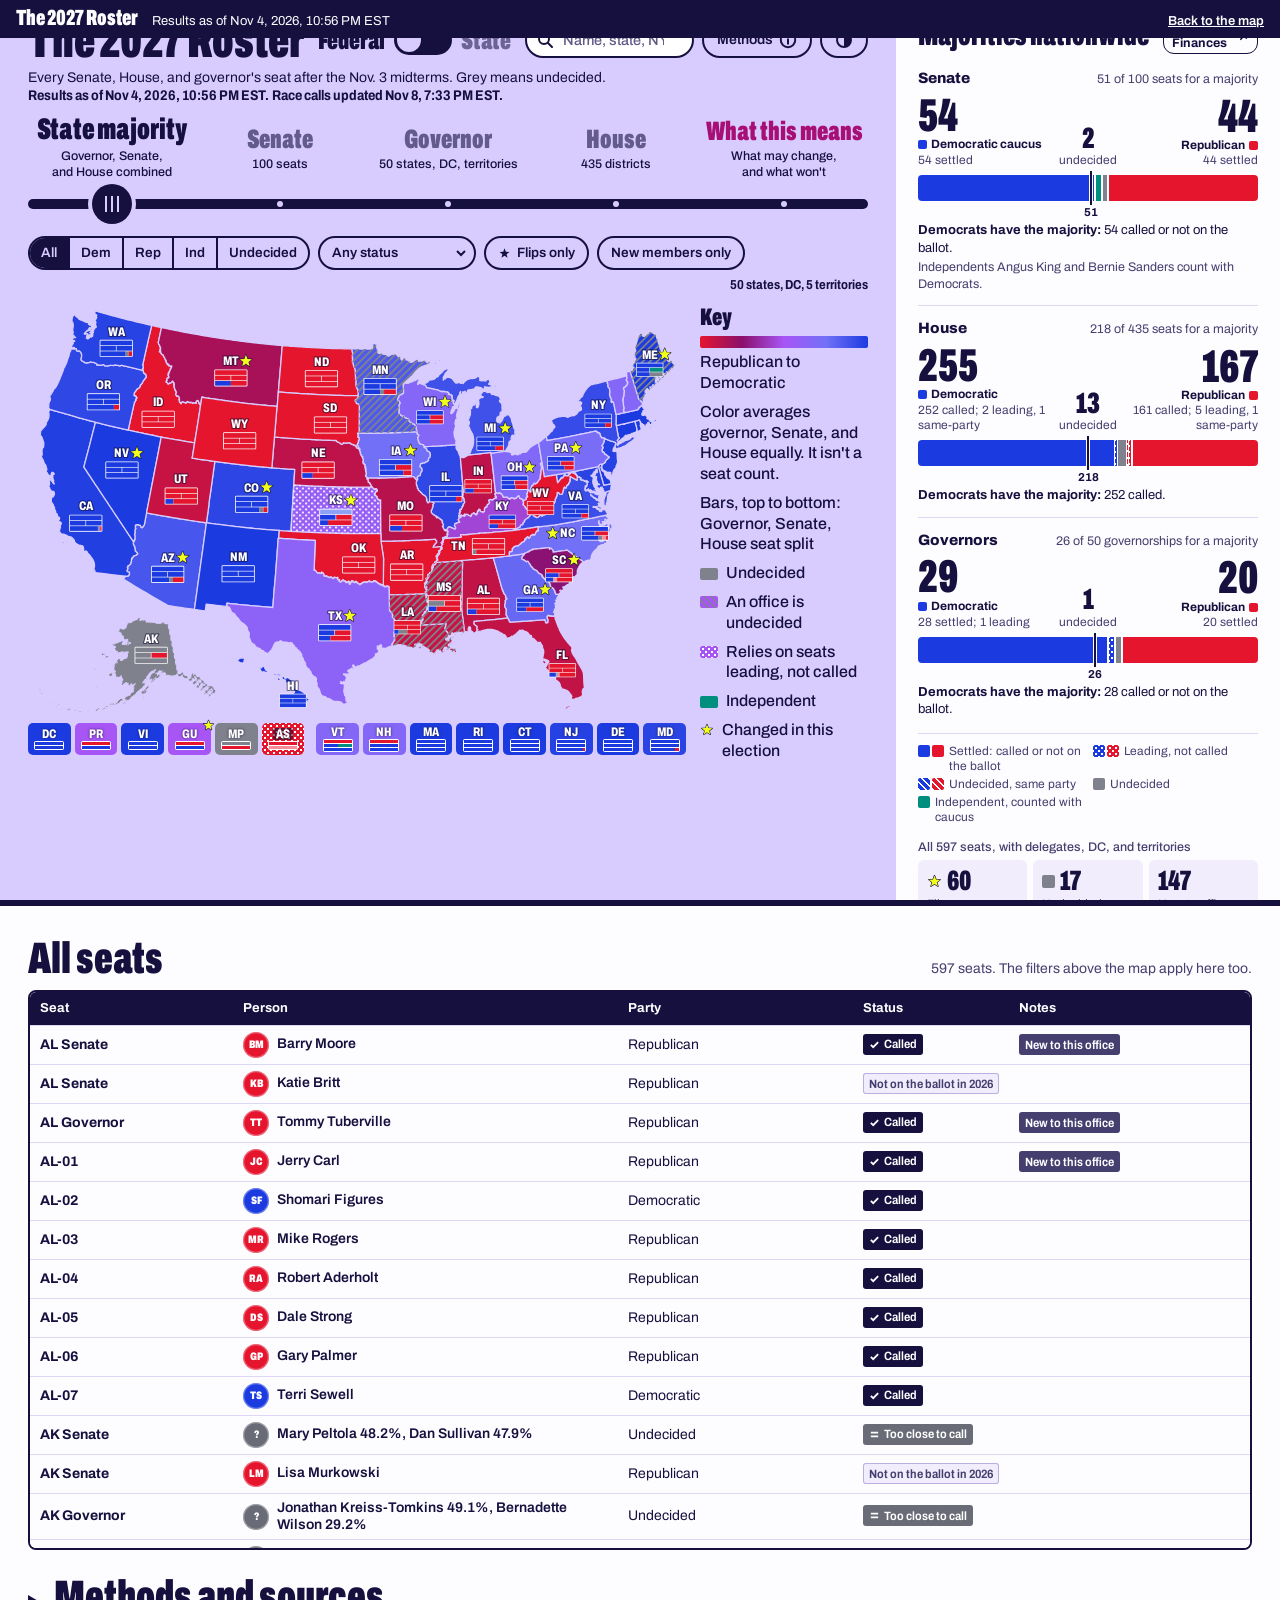
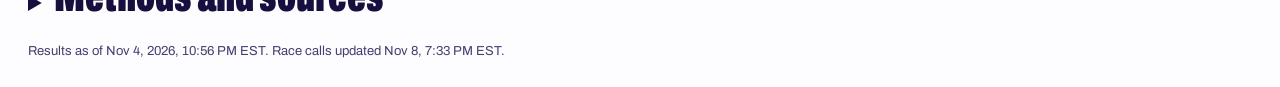
==== 2027-roster/index.html @ 3896547f "Fill every chamber's seat count from the AP race calls, and settle ten chambers that were "not calle" ====
<!doctype html>
<html lang="en">
<head>
<meta charset="utf-8">
<meta name="viewport" content="width=device-width, initial-scale=1, viewport-fit=cover">
<title>The 2027 Roster</title>
<meta name="description" content="Every Senate, House, and governor's seat after the Nov. 3, 2026 midterms, on a US map you can slide between views, with each person's campaign money.">
<meta name="color-scheme" content="light dark">
<link rel="icon" href="data:image/svg+xml,%3Csvg xmlns='http://www.w3.org/2000/svg' viewBox='0 0 32 32'%3E%3Ccircle cx='16' cy='16' r='15' fill='%2315103e'/%3E%3Cpath d='M16 3.5a12.5 12.5 0 0 0 0 25z' fill='%231b3be0'/%3E%3Cpath d='M16 3.5a12.5 12.5 0 0 1 0 25z' fill='%23e5152e'/%3E%3Cpath d='M16 9.2l2 4.3 4.7.6-3.4 3.2.9 4.7-4.2-2.3-4.2 2.3.9-4.7-3.4-3.2 4.7-.6z' fill='%23f2ff1a'/%3E%3C/svg%3E">
<link rel="preconnect" href="https://fonts.googleapis.com">
<link rel="preconnect" href="https://fonts.gstatic.com" crossorigin>
<link rel="stylesheet" href="https://fonts.googleapis.com/css2?family=Archivo:wdth,wght@62..125,400..900&display=swap">
<script>(function(){try{var t=localStorage.getItem('roster-theme');if(t==='dark'||t==='light')document.documentElement.setAttribute('data-theme',t);}catch(e){}})();</script>
<style>
/* Layout concept: a screen-printed stage. One sheet of saturated paper per slider stop, pulled across the
   map by the slider like a squeegee, beside a quiet rail that keeps the federal count. */
:root{
  color-scheme:light;
  --ink:#15103e; --ink-2:#443f6e; --ink-3:#5f5a86;
  --paper:#fdfcff; --wash:#f1edfc; --rule:#ded7f5; --rule-2:#b9afe0;
  --d:#1b3be0; --r:#e5152e; --i:#008f7e; --u:#7f818c; --u-2:#b6b8c0;
  --d-soft:#8ea1f6; --r-soft:#f68d99; --i-soft:#6fcabd;
  --on-d:#ffffff; --on-r:#ffffff; --on-i:#ffffff; --on-u:#ffffff;
  --flip:#f2ff1a; --on-flip:#15103e;
  --screen:#ffffff; --map-text:#ffffff; --map-text-edge:rgba(12,8,44,.55);
  --g-control:#d8ccff; --g-senate:#ffd9a8; --g-governor:#a9f0d1; --g-house:#a8e6ff;
  --m-small:#1e9e4a; --m-large:#7b3ff2; --m-pac:#ef6a10; --m-party:#d92fa6; --m-self:#b08400; --m-transfers:#0c9dbf; --m-other:#a0552a;
  --field:#ffffff; --shadow:#15103e; --focus:#15103e; --bar:#15103e; --on-bar:#fdfcff;
  --r1:#8a0f6c; --mid:#a855f5; --d1:#7270f7; --keyline:#ffffff; --flip-edge:#8f9400; --means:#b5127f; --means-t:#a80f76; --on-means:#ffffff; --g-means:#ffc9e8;
  --d-strong:#1b3be0; --i-strong:#007a6c; --u-strong:#696b76; --tip-shadow:rgba(21,16,62,.28);
  --font:"Archivo","Helvetica Neue",Helvetica,Arial,sans-serif;
  --font-d:"Archivo","Arial Narrow","Roboto Condensed","Helvetica Neue",Arial,sans-serif;
  --rail-w:clamp(340px,30vw,480px);
}
@media (prefers-color-scheme:dark){
  :root:not([data-theme="light"]){
    color-scheme:dark;
    --ink:#f4f1ff; --ink-2:#c9c3ea; --ink-3:#a29cc7;
    --paper:#15112c; --wash:#221c44; --rule:#342d5e; --rule-2:#544c86;
    --d:#4f79ff; --r:#e02a48; --i:#12a893; --u:#a9abb7; --u-2:#5d5f6b;
    --d-soft:#2c3f8f; --r-soft:#8f2c3c; --i-soft:#0f5f55;
    --on-d:#ffffff; --on-r:#ffffff; --on-i:#061513; --on-u:#101018;
    --flip:#f0ff2e; --on-flip:#15103e;
    --screen:#0f0b26; --map-text:#ffffff; --map-text-edge:rgba(6,4,24,.7);
    --g-control:#1e1250; --g-senate:#4a1f06; --g-governor:#062f2a; --g-house:#072b45;
    --m-small:#2aa85a; --m-large:#9a6bff; --m-pac:#e0681a; --m-party:#e04fb4; --m-self:#b98a12; --m-transfers:#14a3c4; --m-other:#b8683a;
    --field:#15112c; --shadow:#000000; --focus:#f4f1ff; --bar:#0c0920; --on-bar:#f4f1ff;
    --r1:#8a1f78; --mid:#7428cc; --d1:#3346d6; --keyline:#ffffff; --flip-edge:#f0ff2e; --means:#ff62c8; --means-t:#ff62c8; --on-means:#25061c; --g-means:#3b0c33;
    --d-strong:#3559e8; --i-strong:#12a893; --u-strong:#8e909c; --tip-shadow:rgba(0,0,0,.5);
  }
}
:root[data-theme="dark"]{
  color-scheme:dark;
  --ink:#f4f1ff; --ink-2:#c9c3ea; --ink-3:#a29cc7;
  --paper:#15112c; --wash:#221c44; --rule:#342d5e; --rule-2:#544c86;
  --d:#4f79ff; --r:#e02a48; --i:#12a893; --u:#a9abb7; --u-2:#5d5f6b;
  --d-soft:#2c3f8f; --r-soft:#8f2c3c; --i-soft:#0f5f55;
  --on-d:#ffffff; --on-r:#ffffff; --on-i:#061513; --on-u:#101018;
  --flip:#f0ff2e; --on-flip:#15103e;
  --screen:#0f0b26; --map-text:#ffffff; --map-text-edge:rgba(6,4,24,.7);
  --g-control:#1e1250; --g-senate:#4a1f06; --g-governor:#062f2a; --g-house:#072b45;
  --m-small:#2aa85a; --m-large:#9a6bff; --m-pac:#e0681a; --m-party:#e04fb4; --m-self:#b98a12; --m-transfers:#14a3c4; --m-other:#b8683a;
  --field:#15112c; --shadow:#000000; --focus:#f4f1ff; --bar:#0c0920; --on-bar:#f4f1ff;
  --r1:#8a1f78; --mid:#7428cc; --d1:#3346d6; --keyline:#ffffff; --flip-edge:#f0ff2e; --means:#ff62c8; --means-t:#ff62c8; --on-means:#25061c; --g-means:#3b0c33;
  --d-strong:#3559e8; --i-strong:#12a893; --u-strong:#8e909c; --tip-shadow:rgba(0,0,0,.5);
}
*,*::before,*::after{box-sizing:border-box}
[hidden]{display:none!important}
html{-webkit-text-size-adjust:100%;height:100%}
body{margin:0;background:var(--paper);color:var(--ink);font:400 15px/1.45 var(--font);font-stretch:100%;overflow-x:clip}
button,select,input{font:inherit;color:inherit}
button{background:none;border:0;padding:0;cursor:pointer}
a{color:inherit;text-underline-offset:2px}
h1,h2,h3,h4,p,ul,ol,dl,dd,figure{margin:0;padding:0}
ul,ol{list-style:none}
:focus-visible{outline:3px solid var(--focus);outline-offset:2px;border-radius:2px}
.sr{position:absolute;width:1px;height:1px;overflow:hidden;clip-path:inset(50%);white-space:nowrap}
.skip{position:fixed;left:16px;top:-60px;z-index:90;background:var(--ink);color:var(--paper);padding:8px 14px;font-weight:600;text-decoration:none}
.skip:focus{top:12px}

/* ---------- stage ---------- */
.app{display:grid;grid-template-columns:minmax(0,1fr) var(--rail-w);align-items:start}
.stage{position:relative;overflow:hidden;isolation:isolate;min-height:100svh;background:var(--ground);--ground:var(--g-control);display:flex;flex-direction:column}
.stage[data-view="senate"]{--ground:var(--g-senate)}
.stage[data-view="governor"]{--ground:var(--g-governor)}
.stage[data-view="house"]{--ground:var(--g-house)}
.sheets{position:absolute;inset:0;z-index:0}
.sheet{position:absolute;left:0;top:0;width:100%;height:100%;overflow:hidden;will-change:transform;transform-origin:0 50%;z-index:1}
.sheet:not(.on){visibility:hidden;content-visibility:hidden}
.sheet-in{position:absolute;left:0;top:0;width:var(--sw,100%);height:100%;background:var(--ground);will-change:transform;transform-origin:0 50%}
.sheet[data-view="control"]{--ground:var(--g-control)}
.sheet[data-view="senate"]{--ground:var(--g-senate)}
.sheet[data-view="governor"]{--ground:var(--g-governor)}
.sheet[data-view="house"]{--ground:var(--g-house)}
.map{position:absolute;left:0;top:0;width:100%;height:100%;overflow:hidden;display:block}
.overlay{z-index:1;pointer-events:none;will-change:transform}
.squeegee{position:absolute;top:-6%;left:0;height:112%;width:7px;background:var(--ink);z-index:2;pointer-events:none;display:none;will-change:transform}
.stage-ui{flex:1 1 auto;position:relative;z-index:3;display:flex;flex-direction:column;gap:12px;padding-block:18px 14px;padding-left:max(28px,env(safe-area-inset-left,0px));padding-right:max(28px,env(safe-area-inset-right,0px));pointer-events:none;min-height:100svh}
.stage-ui>*{pointer-events:auto}

/* map marks */
.shape{stroke:var(--ground);stroke-width:1.3px;vector-effect:non-scaling-stroke;stroke-linejoin:round;cursor:pointer;outline:none}
.dist{stroke-width:.6px}
.st-line{fill:none;stroke:var(--ground);stroke-width:1.9px;vector-effect:non-scaling-stroke;stroke-linejoin:round;pointer-events:none}
.dim{opacity:.14}
/* Filtered-out shapes take a flat tint of the ground, so dimming never reads as the undecided grey. */
.stage,.sheet{--neighbor:var(--ground)}
@supports (color:color-mix(in srgb,red,blue)){.stage,.sheet{--neighbor:color-mix(in srgb,var(--ink) 9%,var(--ground))}}
.shape.dim{opacity:1;fill:var(--neighbor)!important}
.ovl.dim,.bars.dim{opacity:0}
.has-focus [data-nav]:not(.focus){fill:var(--neighbor)!important}
.has-focus .part:not(.focus){opacity:0}
.ovl{pointer-events:none;stroke:none}
.bars{pointer-events:none}
.bar-plate{fill:var(--keyline)}
/* State control: a chamber counted before the election is drawn faded. Leading and not called read as dots and hatch, as on the shapes. */
.bar-before,.tbar.before{opacity:.45}
.tbar i.sb-dots{background-image:radial-gradient(circle,var(--screen) .65px,transparent .95px);background-size:3px 3px}
.tbar i.sb-hatch{background-image:repeating-linear-gradient(45deg,var(--screen) 0 .8px,transparent .8px 2.6px)}
.strip button.sb-split .tcode{padding:0 3px;border-radius:2px;background:var(--map-text-edge);text-shadow:none}
.bars{transition:opacity .2s}
.stage:not([data-view="control"]) .sheet[data-view="control"] .bars{opacity:0}
.zooming .lbl,.zooming .bars{visibility:hidden}
.sheet-in::before,.sheet-in::after{content:"";position:absolute;left:0;right:0;z-index:1;pointer-events:none;opacity:0;transition:opacity .3s}
.sheet-in::before{top:0;height:calc(var(--my,0px) + 8px);background:linear-gradient(to bottom,var(--ground) calc(100% - 24px),transparent)}
.sheet-in::after{top:calc(var(--my,0px) + var(--mh,0px) - 8px);bottom:0;background:linear-gradient(to top,var(--ground) calc(100% - 24px),transparent)}
.is-zoomed .sheet-in::before,.is-zoomed .sheet-in::after{opacity:1}
/* Non-scaling strokes are slow to redraw on every frame. During a zoom, strokes use user units set once for the closest scale, so they stay thin and settle back at the end. */
.zooming .shape{vector-effect:none;stroke-width:calc(1.3px*var(--zu,1))}
.zooming .dist{stroke-width:calc(.6px*var(--zu,1))}
.zooming .st-line{vector-effect:none;stroke-width:calc(1.9px*var(--zu,1))}
.is-zoomed .lbl,.is-zoomed .bars,.is-zoomed .sheet:not([data-view="house"]) .star{display:none}
.lbl,.dlbl{fill:var(--map-text);font-family:var(--font-d);font-weight:800;font-stretch:75%;text-anchor:middle;dominant-baseline:central;paint-order:stroke;stroke:var(--map-text-edge);stroke-linejoin:round;pointer-events:none}
.shape.hollow{fill:transparent;stroke:var(--ink);stroke-width:1.2px}
.star{fill:var(--flip);stroke:var(--on-flip);stroke-width:1.15px;vector-effect:non-scaling-stroke;stroke-linejoin:round;pointer-events:none;paint-order:stroke}
.star.soft{fill:var(--paper);stroke:var(--ink)}
.sheet[data-view="house"]:not(.has-focus) .star{stroke-width:.8px}
.hl-halo{fill:none;stroke:var(--paper);stroke-width:5.5px;vector-effect:non-scaling-stroke;stroke-linejoin:round}
.hl-line{fill:none;stroke:var(--ink);stroke-width:2.6px;vector-effect:non-scaling-stroke;stroke-linejoin:round}
.sel-line{fill:none;stroke:var(--ink);stroke-width:2.4px;vector-effect:non-scaling-stroke;stroke-linejoin:round}

/* State mode: district map. Shapes fade in over the focused state, colored by the party of the member before the election. */
.state-districts{opacity:0}
.state-districts.on{opacity:1;transition:opacity .35s ease}
@media (prefers-reduced-motion:reduce){.state-districts.on,.dlbl.sd-in{transition:none;animation:none}}
.sd{stroke-width:.7px}
.sd-on .star{display:none}
.dlbl.sd-in{animation:sd-in .35s ease both}
@keyframes sd-in{from{opacity:0}}
.sw.t-VAC{background-color:var(--u-2);background-image:repeating-linear-gradient(45deg,var(--u) 0 1.6px,transparent 1.6px 5px)}
.legend .sd-cap{flex:1 1 100%;font-size:14px;line-height:1.3;color:var(--ink-2)}
.legend .sd-cap b{display:block;font-size:16px;line-height:1.25;font-weight:800;color:var(--ink);margin-bottom:2px}
.legend .sd-note{flex:1 1 100%;font-size:13px;line-height:1.35;font-weight:400;color:var(--ink-2)}
.sd-badge{position:absolute;left:8px;top:8px;z-index:2;display:flex;flex-direction:column;gap:4px;width:max-content;max-width:min(280px,calc(100% - 16px));padding:6px 10px 7px;border:2px solid var(--ink);border-radius:8px;background:var(--paper);color:var(--ink);box-shadow:3px 3px 0 var(--shadow);font:700 13px/1.25 var(--font);pointer-events:none}
.sd-badge .sd-row,.sd-badge .sd-notes,.sd-badge .sd-sel{display:none;font-weight:500;font-size:12px;line-height:1.3}
.sd-badge .sd-notes p+p{margin-top:4px}
.sd-badge .sd-chips{display:flex;flex-wrap:wrap;gap:2px 10px}
.sd-badge .sd-chips span{display:inline-flex;align-items:center;gap:4px;white-space:nowrap}
.sd-badge .sd-chips .sw{width:14px;height:10px}
.sd-badge .sd-info{pointer-events:auto;margin-left:auto;padding:1px 8px;border:1.5px solid var(--ink);border-radius:11px;font:700 11.5px/1.4 var(--font);color:var(--ink);background:var(--paper)}
.sd-badge .sd-info[aria-expanded="true"]{background:var(--ink);color:var(--paper)}
.sd-badge.is-note{display:none;font-weight:500}
@media (max-width:1219px){
  .sd-badge .sd-row{display:flex;align-items:center;gap:6px}
  .sd-badge .sd-notes,.sd-badge .sd-sel{display:block}
  .sd-badge .sd-sel{white-space:nowrap;overflow:hidden;text-overflow:ellipsis;color:var(--ink-2)}
  .sd-badge.is-note{display:flex}
}
@media (max-width:899px){
  .sd-badge{padding:5px 9px 6px;font-size:12px;max-width:calc(100% - 16px);box-shadow:2px 2px 0 var(--shadow)}
}

/* masthead */
.masthead{display:flex;flex-wrap:wrap;align-items:center;gap:6px 14px}
.masthead h1{flex:none;font:900 clamp(44px,3.9vw,64px)/.9 var(--font-d);font-stretch:62%;letter-spacing:-.004em;white-space:nowrap}
.no-face .masthead h1{font-size:clamp(28px,2.9vw,44px);font-weight:800}
.mast-row2{flex:1 1 100%;display:flex;align-items:center;gap:10px 14px;min-width:0}
.deck{flex:1 1 0;min-width:0;font-size:14px;line-height:1.3;color:var(--ink);text-wrap:pretty}
.masthead{position:relative}
.site-link{flex:none;display:inline-flex;align-items:center;gap:4px;height:26px;padding:0 9px;border:1.5px solid var(--ink);border-radius:13px;background:var(--paper);color:var(--ink);font-weight:700;font-size:12.5px;line-height:1;text-decoration:none;white-space:nowrap}
.site-link svg{width:11px;height:11px;flex:none}
.site-link:hover{background:var(--ink);color:var(--paper)}
.asof{font-weight:700;font-stretch:88%;white-space:nowrap}
.modebar{flex:none;display:flex;align-items:center;gap:9px}
.mode-lab{font:900 clamp(24px,2vw,32px)/1 var(--font-d);font-stretch:62%;opacity:.55;transition:opacity .2s}
.mode-lab[aria-pressed="true"]{opacity:1}
.mode-lab:hover{opacity:.9}
.mode-track{position:relative;flex:none;width:58px;height:30px;border-radius:15px;background:var(--ink);cursor:pointer}
.mode-track:focus-visible{outline:3px solid var(--ink);outline-offset:4px}
.mode-thumb{position:absolute;top:3px;left:3px;width:24px;height:24px;border-radius:50%;background:var(--ground);transition:transform .3s cubic-bezier(.3,1.6,.5,1)}
.mode-track[data-pos="1"] .mode-thumb{transform:translateX(28px)}
.tools{flex:1 1 240px;min-width:0;display:flex;gap:8px;align-items:center;justify-content:flex-end}
.search{position:relative;flex:1 1 150px;min-width:130px;max-width:560px}
.search svg{position:absolute;left:12px;top:50%;margin-top:-8px;width:16px;height:16px;pointer-events:none}
.search input{width:100%;height:36px;padding:0 14px 0 36px;border:2px solid var(--ink);border-radius:20px;background:var(--field);font-weight:500;font-size:14.5px;appearance:none}
.search input::placeholder{color:var(--ink-3);opacity:1}
.search input:focus-visible{outline-offset:1px;border-radius:20px}
.results{position:absolute;top:calc(100% + 6px);left:0;right:0;z-index:60;background:var(--paper);color:var(--ink);border:2px solid var(--ink);border-radius:8px;max-height:min(62vh,430px);overflow:auto;box-shadow:5px 5px 0 var(--shadow);overscroll-behavior:contain;min-width:280px}
.result{display:grid;grid-template-columns:32px minmax(0,1fr);gap:10px;align-items:center;padding:7px 10px;cursor:pointer}
.result[aria-selected="true"],.result:hover{background:var(--wash)}
.result b{display:block;font-weight:700;line-height:1.2}
.result small{display:block;color:var(--ink-3);font-size:12.5px;line-height:1.25}
.results-empty{padding:12px;color:var(--ink-2);font-size:14px}
.ibtn{flex:none;height:36px;min-width:36px;padding:0 13px;border:2px solid var(--ink);border-radius:20px;font-weight:600;font-size:14px;display:inline-flex;align-items:center;justify-content:center;gap:6px;white-space:nowrap;transition:background-color .15s,color .15s}
.ibtn:hover{background:var(--ink);color:var(--ground,var(--paper))}
.ibtn svg{width:18px;height:18px;display:block}

/* slider */
.slider{user-select:none;-webkit-user-select:none}
.stops{display:grid;grid-template-columns:repeat(5,minmax(0,1fr))}
.stop{display:block;text-align:center;padding:2px 2px 4px;min-width:0}
.stop b{display:block;font:900 clamp(22px,2.08vw,38px)/1 var(--font-d);font-stretch:62%;opacity:.6;transition:opacity .2s,transform .32s cubic-bezier(.3,1.7,.5,1);transform-origin:50% 100%}
.stop small{display:block;font-size:12.5px;line-height:1.25;font-weight:500;margin-top:3px;text-wrap:balance}
.no-face .stop b{font-size:clamp(13px,1.66vw,30px);font-weight:800}
.stop:hover b{opacity:.85}
.stop[aria-current="true"] b{opacity:1;transform:scale(1.12)}
.stop-means:not([aria-current="true"]) b{color:var(--means-t);opacity:1}
.stop:focus-visible{outline-offset:-1px}
.slide-cap{display:none;font-size:12.5px;font-weight:600;line-height:1.25;text-align:center}
.track{position:relative;height:40px;cursor:grab;touch-action:pan-y}
.track:active{cursor:grabbing}
.track::before{content:"";position:absolute;left:0;right:0;top:50%;height:10px;margin-top:-5px;border-radius:5px;background:var(--ink)}
.notch{position:absolute;top:50%;width:6px;height:6px;margin:-3px 0 0 -3px;border-radius:50%;background:var(--ground);pointer-events:none}
.thumb{position:absolute;left:0;top:0;width:40px;height:40px;border-radius:50%;background:var(--ink);box-shadow:0 0 0 4px var(--ground);display:grid;place-items:center;will-change:transform;cursor:grab;touch-action:none}
.thumb:active{cursor:grabbing}
.thumb::before{content:"";width:14px;height:16px;background:repeating-linear-gradient(90deg,var(--ground) 0 2px,transparent 2px 6px)}
.thumb:focus-visible{outline:3px solid var(--ink);outline-offset:6px;border-radius:50%}

/* filters */
.filters{display:flex;flex-wrap:wrap;align-items:center;gap:8px 8px;font-size:13.5px}
.seg{display:inline-flex;border:2px solid var(--ink);border-radius:17px;overflow:hidden}
.seg button{height:30px;padding:0 11px;font-weight:600;white-space:nowrap}
.seg button+button{border-left:2px solid var(--ink)}
.seg button[aria-pressed="true"],.tog[aria-pressed="true"]{background:var(--ink);color:var(--ground)}
.seg button:focus-visible{outline-offset:-5px;outline-color:currentColor}
.tog{height:34px;padding:0 12px;border:2px solid var(--ink);border-radius:17px;font-weight:600;white-space:nowrap;display:inline-flex;align-items:center;gap:6px}
.tog svg{width:13px;height:13px}
.selwrap{display:inline-flex;position:relative}
.selwrap select{height:34px;padding:0 26px 0 12px;border:2px solid var(--ink);border-radius:17px;background:transparent;font-weight:600;appearance:none;-webkit-appearance:none;width:158px;text-overflow:ellipsis;color:var(--ink)}
.selwrap select option{color:var(--ink);background:var(--paper)}
.selwrap svg{position:absolute;right:10px;top:50%;margin-top:-5px;width:10px;height:10px;pointer-events:none}
.clear{font-weight:600;text-decoration:underline;padding:4px 2px}
.clear.off{visibility:hidden}
.count{margin-left:auto;flex:1 1 130px;min-width:130px;font-weight:700;font-stretch:85%;font-size:13px;line-height:1.15;text-align:right}

.stage-ui>.map-row{pointer-events:none}
.map-row{flex:0 0 auto;min-height:0;display:flex;flex-direction:column;gap:12px}
.map-main{flex:0 0 auto;min-width:0;min-height:0;display:flex;flex-direction:column;gap:6px}
.map-well{position:relative;width:100%;flex:0 0 auto;min-height:0;min-width:0;pointer-events:none}
.key{pointer-events:auto;min-width:0}
.key-h{font:900 24px/1 var(--font-d);font-stretch:62%;margin-bottom:7px}
.no-face .key-h{font-size:20px;font-weight:800}
.strip{pointer-events:auto;flex:none;display:flex;flex-wrap:wrap;gap:4px}
.strip button{position:relative;flex:1 1 38px;min-width:38px;max-width:52px;height:32px;border-radius:5px;display:flex;flex-direction:column;align-items:center;justify-content:center;gap:1px;font:800 12.5px/1 var(--font-d);font-stretch:75%;color:var(--map-text);text-shadow:0 0 3px var(--map-text-edge),0 0 1px var(--map-text-edge)}
.strip button.after-gap{margin-left:8px}
.strip button.ov-dots .tcode,.strip button.t-DL .tcode,.strip button.t-RL .tcode,.strip button.t-IL .tcode{padding:0 3px;border-radius:2px;background:var(--map-text-edge);text-shadow:none}
.strip button.hollow{color:var(--ink);text-shadow:none;box-shadow:inset 0 0 0 1.5px var(--ink)}
.strip button.sel{outline:3px solid var(--ink);outline-offset:1px}
.strip button.is-dim{background:var(--neighbor)!important;background-image:none!important;color:var(--ink);text-shadow:none}
.strip button.is-dim .tbars,.strip button.is-dim .tstar{display:none}
.ov-hatch.ov-dots{background-image:repeating-linear-gradient(45deg,var(--u) 0 1.6px,transparent 1.6px 5px),radial-gradient(circle,var(--screen) 1px,transparent 1.35px),radial-gradient(circle,var(--screen) 1px,transparent 1.35px);background-size:auto,6px 6px,6px 6px;background-position:0 0,0 0,3px 3px}
.strip .tstar{position:absolute;right:-4px;top:-4px;width:13px;height:13px}
.tbars{display:flex;flex-direction:column;gap:1px;width:30px;padding:1px;background:var(--keyline);border-radius:2px}
.tbar{display:flex;height:3px;gap:0}
.tbar i{display:block;min-width:0}
.ov-hatch{background-image:repeating-linear-gradient(45deg,var(--u) 0 1.6px,transparent 1.6px 5px)}
.ov-dots{background-image:radial-gradient(circle,var(--screen) 1px,transparent 1.35px),radial-gradient(circle,var(--screen) 1px,transparent 1.35px);background-size:6px 6px;background-position:0 0,3px 3px}
.legend{display:flex;flex-wrap:wrap;gap:5px 18px;font-size:16px;font-weight:500;line-height:1.3;align-items:flex-start}
.lg{display:inline-flex;gap:6px;align-items:center}
.legend .lg{gap:8px;align-items:flex-start}
.legend .sws{display:inline-flex;gap:2px;flex:none}
.legend .sws,.legend .lg>.sw,.legend .lg>.ramp{margin-top:4.4px}
.legend .sw-star{margin-top:3px}
.sw{width:18px;height:12px;border-radius:2px;display:inline-block;flex:none}
.sw-star{width:14px;height:14px;flex:none}
.ramp{display:inline-block;width:96px;height:12px;border-radius:2px;flex:none;background:linear-gradient(90deg,var(--r),var(--r1) 25%,var(--mid) 50%,var(--d1) 75%,var(--d))}
.map-empty{position:absolute;left:50%;top:42%;transform:translate(-50%,-50%);width:min(320px,92%);padding:12px 14px;background:var(--paper);color:var(--ink);border:2px solid var(--ink);border-radius:8px;box-shadow:5px 5px 0 var(--shadow);font-size:14.5px;line-height:1.35;pointer-events:auto}
.map-empty b{display:block;font:900 24px/1.05 var(--font-d);font-stretch:62%;margin-bottom:3px}
.map-empty button{display:inline-block;margin-top:6px;font-weight:700;text-decoration:underline}
.terr-card{position:absolute;right:0;bottom:4px;display:flex;align-items:center;gap:12px;padding:10px 14px 10px 10px;max-width:min(320px,96%);background:var(--paper);color:var(--ink);border:2px solid var(--ink);border-radius:8px;box-shadow:5px 5px 0 var(--shadow);pointer-events:auto}
.terr-tile{flex:none;width:84px;height:64px;border-radius:7px;display:grid;place-items:center;font:900 32px/1 var(--font-d);font-stretch:75%;color:var(--map-text);text-shadow:0 0 3px var(--map-text-edge),0 0 1px var(--map-text-edge)}
.terr-card b{display:block;font:900 26px/1 var(--font-d);font-stretch:62%}
.terr-card small{display:block;font-size:13px;line-height:1.3;margin-top:3px}

/* What this means: a separate page, so the map, slider, and rail step aside. */
:root[data-page="means"] .filters,:root[data-page="means"] .map-row,:root[data-page="means"] .sheets,:root[data-page="means"] .overlay,:root[data-page="means"] .squeegee,:root[data-page="means"] #seat-list,:root[data-page="means"] .skip{display:none}
:root[data-page="means"] .stage{--ground:var(--g-means);overflow:visible}
@media (max-width:899px){:root[data-page="means"] .rail{display:none}}
@media (min-width:900px){:root[data-page="means"] .minibar{right:var(--rail-w)}}
@keyframes means-in{from{opacity:0;transform:translateY(5px)}}
.means{display:flex;flex-direction:column;gap:14px;width:100%;max-width:1320px;padding-bottom:24px;animation:means-in .22s ease-out}
.means-bar{position:var(--means-stick,sticky);top:var(--mini-h,36px);z-index:6;display:flex;flex-wrap:wrap;align-items:center;gap:8px 10px;padding:8px 0;background:var(--ground)}
.means-sel{flex:none}
.means-sel select{width:auto;min-width:190px;height:36px;font-weight:700}
.topics{display:flex;flex-wrap:wrap;gap:6px;min-width:0;flex:1 1 280px}
.tchip{flex:none;height:30px;padding:0 10px;border:2px solid var(--ink);border-radius:15px;font-weight:650;font-size:13px;line-height:1;white-space:nowrap;display:inline-flex;gap:5px;align-items:center}
.tchip small{font-weight:500;font-size:12px}
.tchip[aria-pressed="true"]{background:var(--ink);color:var(--ground)}
.means-title{font:900 clamp(44px,4.2vw,72px)/.92 var(--font-d);font-stretch:62%;outline:none}
.no-face .means-title{font-size:clamp(32px,3.6vw,54px);font-weight:800}
.means-title small{display:block;font:800 16px/1.2 var(--font);font-stretch:100%;margin-bottom:5px}
.means-summary{font-size:clamp(17px,1.5vw,21px);line-height:1.35;font-weight:600;max-width:66ch;text-wrap:pretty}
.means-note{font-size:13.5px;line-height:1.4;max-width:84ch}
.means-head{display:flex;flex-wrap:wrap;align-items:flex-end;gap:10px 22px}
.means .pane-tabs{flex:0 0 auto;margin:0 0 3px}
.means .ptab{padding:0 16px}
.means-none{font:900 clamp(26px,2.8vw,38px)/1.05 var(--font-d);font-stretch:62%;padding:8px 0 40px}
.means-cols{display:grid;grid-template-columns:repeat(auto-fit,minmax(min(100%,370px),1fr));gap:20px;align-items:start}
.mg{background:var(--paper);border:2px solid var(--ink);border-radius:8px;box-shadow:5px 5px 0 var(--shadow);overflow:hidden}
.mg-h{display:flex;justify-content:space-between;align-items:baseline;gap:10px;padding:8px 14px 7px;font:900 clamp(26px,2.5vw,36px)/1 var(--font-d);font-stretch:62%}
.mg-h small{font:700 14px/1 var(--font);font-stretch:100%}
.mg.may .mg-h{background:var(--means);color:var(--on-means)}
.mg.wont .mg-h{background:var(--ink);color:var(--paper)}
.mg-none{padding:12px 14px;font-size:14.5px}
.mi{padding:12px 14px 13px;border-top:1px solid var(--rule)}
.mi:first-child{border-top:0}
.mi-topic{font-size:12.5px;font-weight:800;line-height:1.25}
.mi-text{font-size:15.5px;line-height:1.4;margin-top:2px;text-wrap:pretty}
.mi-res{margin-top:7px;font-size:13.5px;line-height:1.3;display:flex;flex-wrap:wrap;gap:4px 8px;align-items:center}
.mi-res b{padding:2px 7px;border-radius:3px;font-weight:700;background:var(--ink);color:var(--paper);white-space:nowrap}
.mi-res b.open{background:transparent;color:var(--ink);box-shadow:inset 0 0 0 1.5px var(--ink)}
.mi-who{margin-top:6px;font-size:13.5px;line-height:1.35;font-weight:600}
.mi-src{margin-top:3px;font-size:13.5px;line-height:1.35}
.mi-src a,.mi-res a{font-weight:700;text-decoration:underline;overflow-wrap:anywhere}
/* token fills for HTML marks; map patterns use the same inks */
.t-D{background-color:var(--d)}
.t-X{background:repeating-linear-gradient(45deg,var(--d) 0 4px,var(--paper) 4px 4.7px,var(--r) 4.7px 8.7px,var(--paper) 8.7px 9.4px)}
.t-R{background-color:var(--r)}
.t-I{background-color:var(--i)}
.t-U{background-color:var(--u)}
.t-none{background-color:transparent;box-shadow:inset 0 0 0 1.5px var(--ink)}
.t-DL,.t-RL,.t-IL{background-image:radial-gradient(circle,var(--screen) 1px,transparent 1.35px),radial-gradient(circle,var(--screen) 1px,transparent 1.35px);background-size:6px 6px;background-position:0 0,3px 3px}
.t-DL{background-color:var(--d)}
.t-RL{background-color:var(--r)}
.t-IL{background-color:var(--i)}
.t-HD,.t-HR,.t-HI{background-image:repeating-linear-gradient(45deg,var(--screen) 0 1.6px,transparent 1.6px 5px)}
.t-HD{background-color:var(--d)}
.t-HR{background-color:var(--r)}
.t-HI{background-color:var(--i)}

/* ---------- rail ---------- */
.rail{position:sticky;top:0;max-height:100svh;overflow-y:auto;scrollbar-width:thin;background:var(--paper);padding-block:18px 20px;padding-left:22px;padding-right:max(22px,env(safe-area-inset-right,0px));display:flex;flex-direction:column;gap:14px;min-width:0}
.rail h2{font:900 30px/1 var(--font-d);font-stretch:62%}
.rail-head{display:flex;flex-direction:row-reverse;flex-wrap:wrap;justify-content:space-between;align-items:center;gap:6px 12px}
.rail-head h2{margin-right:auto;font-size:clamp(26px,calc(3.83vw - 27.5px),30px)}
@media (min-width:900px) and (max-width:1399px){
  .rail-head h2{font-size:clamp(23.5px,calc(3.83vw - 20px),30px)}
  .site-link-rail{height:auto;padding:3px 8px;white-space:normal;line-height:1.12;border-radius:11px}
  .site-link-rail>span{width:min-content}
}
.rail-links{margin-right:auto}
/* The link to the other site sits in the top right corner of the page: in the rail while the rail shows, otherwise at the end of the masthead. */
@media (min-width:900px){:root:not(:has(.panel.open)) .mast-row2 .site-link{visibility:hidden}}
@media (max-width:899px){.site-link-rail{display:none}}
.rail-link{font-weight:700;font-size:13.5px}
.meter{display:flex;flex-direction:column;gap:5px}
.meter+.meter{padding-top:12px;border-top:1px solid var(--rule)}
.m-head{display:flex;justify-content:space-between;align-items:baseline;gap:12px}
.m-head h3{font-size:15px;font-weight:800}
.m-head span{font-size:12.5px;color:var(--ink-2);text-align:right}
.m-nums{display:grid;grid-template-columns:1fr auto 1fr;gap:8px;align-items:end}
.m-num{min-width:0}
.m-num.right{text-align:right}
.m-num.mid{text-align:center}
.m-num b{display:block;font:900 clamp(38px,3.6vw,52px)/.92 var(--font-d);font-stretch:62%}
.m-num.mid b{font-size:clamp(24px,2.3vw,32px);line-height:1;color:var(--ink)}
.m-num small{display:block;font-size:12px;line-height:1.25;color:var(--ink-2)}
.m-num small .who{font-weight:700;color:var(--ink);display:inline-flex;align-items:center;gap:4px}
.m-key{width:9px;height:9px;border-radius:2px;display:inline-block}
.m-bar{position:relative;height:26px;margin-top:2px;outline-offset:3px}
.m-side{position:absolute;inset:0;pointer-events:none;transition:transform .95s cubic-bezier(.2,.8,.2,1)}
.m-side.l{transform-origin:0 50%}
.m-side.r{transform-origin:100% 50%}
.m-side.c{transition:opacity .5s .55s}
.m-bar.pre .m-side.l,.m-bar.pre .m-side.r{transform:scaleX(0)}
.m-bar.pre .m-side.c{opacity:0}
.m-seg{pointer-events:auto;position:absolute;top:0;bottom:0;border-left:1px solid var(--paper);border-right:1px solid var(--paper);background-clip:padding-box;cursor:default}
.m-seg.tiny{border-width:0}
.m-seg.first{border-left:0;border-radius:4px 0 0 4px}
.m-seg.last{border-right:0;border-radius:0 4px 4px 0}
.m-mark{position:absolute;top:-4px;bottom:-4px;width:2px;margin-left:-1px;background:var(--ink);box-shadow:0 0 0 1px var(--paper);pointer-events:none}
.m-mark b{position:absolute;top:100%;left:50%;transform:translateX(-50%);font-size:11.5px;line-height:1.2;font-weight:700;white-space:nowrap;margin-top:1px}
.m-bar.ovr{margin-top:25px}
.m-ovr{position:absolute;top:-22px;height:22px;width:0;pointer-events:none}
.m-ovr::after{content:"";position:absolute;left:-1px;top:16px;bottom:-30px;width:2px;background:repeating-linear-gradient(to bottom,var(--ink) 0 4px,transparent 4px 7px);filter:drop-shadow(0 0 1px var(--paper)) drop-shadow(0 0 1px var(--paper))}
.m-ovr.eq::after{bottom:0}
.m-ovr span{position:absolute;top:0;font-size:11.5px;line-height:14px;font-weight:700;white-space:nowrap;color:var(--ink)}
.m-ovr.l span{left:-1px}
.m-ovr.r span{right:-1px}
.seat-basis.ovr-note{margin-top:0;color:var(--ink)}
.gov-sub.ovr-line{margin-top:-2px}
.verdict{margin-top:16px;font-size:13px;line-height:1.35;color:var(--ink)}
.verdict strong{font-weight:700}
.verdict .ind{display:block;color:var(--ink-2);font-size:12.5px;margin-top:2px}
.m-legend{display:grid;grid-template-columns:1fr 1fr;gap:3px 10px;font-size:12px;line-height:1.25;color:var(--ink-2);padding-top:10px;border-top:1px solid var(--rule)}
.m-legend .lg{align-items:flex-start;gap:5px}
.m-legend .sws{display:inline-flex;gap:2px;margin-top:1px;flex:none}
.m-legend .sw{width:12px;height:12px}
.stats-block{display:flex;flex-direction:column;gap:5px}
.stats-h{font-size:12.5px;font-weight:500;line-height:1.3;color:var(--ink-2)}
.stats{display:grid;grid-template-columns:repeat(3,minmax(0,1fr));gap:6px}
.stat{text-align:left;padding:7px 9px;background:var(--wash);border-radius:6px;transition:background-color .15s;min-width:0}
.stat:hover{background:var(--rule)}
.stat[aria-pressed="true"]{background:var(--ink);color:var(--paper)}
.stat b{display:flex;align-items:center;gap:5px;font:900 28px/1 var(--font-d);font-stretch:62%}
.stat b svg{width:15px;height:15px}
.stat small{display:block;font-size:12px;line-height:1.2;margin-top:2px}

/* ---------- panel ---------- */
.panel{position:fixed;top:0;right:0;bottom:0;width:var(--rail-w);z-index:40;will-change:transform;background:var(--paper);transform:translateX(102%);transition:transform .36s cubic-bezier(.2,.85,.25,1),visibility 0s .36s;visibility:hidden;overflow:hidden;box-shadow:-6px 0 0 var(--shadow)}
.panel.open{transform:none;visibility:visible;transition:transform .36s cubic-bezier(.2,.85,.25,1)}
.pg{position:absolute;inset:0;overflow-y:auto;overscroll-behavior:contain;background:var(--paper);transition:transform .3s cubic-bezier(.2,.85,.25,1),visibility 0s;-webkit-overflow-scrolling:touch}
#pgSeat{transform:translateX(102%);visibility:hidden;transition:transform .3s cubic-bezier(.2,.85,.25,1),visibility 0s .3s}
.panel[data-level="seat"] #pgSeat{transform:none;visibility:visible;transition:transform .3s cubic-bezier(.2,.85,.25,1)}
.panel[data-level="seat"] #pgState{transform:translateX(-14%);visibility:hidden;transition:transform .3s cubic-bezier(.2,.85,.25,1),visibility 0s .3s}
.grab{display:none}
.p-bar{display:flex;justify-content:space-between;align-items:center;gap:8px;min-height:36px}
.p-link{display:inline-flex;align-items:center;gap:5px;font-weight:600;font-size:14px;padding:6px 8px 6px 2px;border-radius:4px}
.p-link svg{width:15px;height:15px}
.p-link:hover{text-decoration:underline}
.p-close{width:36px;height:36px;display:grid;place-items:center;border-radius:50%;margin-right:-6px}
.p-close svg{width:16px;height:16px}
.p-close:hover{background:rgba(127,120,190,.22)}
.state-hero{padding:12px 20px 14px;background:var(--panel-ground,var(--wash));color:var(--ink);--focus:var(--ink)}
.panel[data-view="control"]{--panel-ground:var(--g-control)}
.panel[data-view="senate"]{--panel-ground:var(--g-senate)}
.panel[data-view="governor"]{--panel-ground:var(--g-governor)}
.panel[data-view="house"]{--panel-ground:var(--g-house)}
.state-hero h2{font:900 clamp(40px,4.2vw,58px)/.92 var(--font-d);font-stretch:62%;margin-top:2px;outline:none;text-wrap:balance}
.state-hero h2 span{white-space:nowrap}
.hero-cols{display:grid;grid-template-columns:minmax(0,41fr) minmax(0,59fr);column-gap:14px;align-items:start}
.hero-main,.hero-side{min-width:0}
.hero-more>summary{display:none}
.hero-more-in{display:contents}
.hero-more-in>.blurb{margin-top:8px}
.gov-box{margin-top:12px;padding-top:9px;border-top:2px solid var(--ink)}
.gov-box .blurb-h{margin-bottom:5px}
.gov-head{margin:0 0 3px;padding-left:8px;border-left:4px solid var(--c,var(--ink));font-size:16px;font-weight:800;line-height:1.2;text-wrap:balance}
.gov-head.D{--c:var(--d-strong)}
.gov-head.R{--c:var(--r)}
.gov-head.open,.gov-head.np{--c:var(--u-strong)}
.gov-sub{margin:0 0 7px;padding-left:12px;font-size:13px;line-height:1.3;color:var(--ink-2)}
.gov-rows{list-style:none;margin:0;padding:0;display:grid;gap:4px}
.gov-row{display:flex;align-items:center;justify-content:space-between;gap:6px;min-height:28px;padding:0 8px;border-radius:5px;font-size:13px;font-weight:700}
.gov-row span{white-space:nowrap}
.gov-row b{font-weight:800;font-size:12px;white-space:nowrap}
.gov-row.D{background-color:var(--d-strong);color:var(--on-d)}
.gov-row.R{background-color:var(--r);color:var(--on-r)}
.gov-row.I{background-color:var(--i-strong);color:var(--on-i)}
.gov-row.U{background-color:var(--u-strong);color:var(--on-u)}
.gov-row.np{box-shadow:inset 0 0 0 2px var(--u-strong);color:var(--ink)}
.seats-wrap{display:flex;flex-direction:column;gap:10px;margin-top:4px}
.seat-basis{margin:2px 0 4px;font-size:12px;line-height:1.35;color:var(--ink-2)}
.seat-split{margin-left:7px;font-size:12.5px;font-variant-numeric:tabular-nums;color:var(--ink-2)}
.seat-split.before{opacity:.75;font-style:italic}
.seat-block{margin:0 -8px;padding:0 8px;border-radius:8px}
.seat-block+.seat-block::before{content:"";display:block;height:1px;margin:0 0 12px;background:var(--rule)}
.seat-block:focus{outline:none}
.seat-block:focus-visible{outline:2px solid var(--ink);outline-offset:0}
.seat-block.sc-hit,.leg.sc-hit{animation:sc-flash 2.4s ease-out}
@keyframes sc-flash{0%,30%{background:var(--wash);box-shadow:inset 3px 0 0 var(--ink)}100%{background:transparent;box-shadow:inset 3px 0 0 transparent}}
@media (prefers-reduced-motion:reduce){.seat-block.sc-hit,.leg.sc-hit{background:var(--wash);box-shadow:inset 3px 0 0 var(--ink)}}
/* Seat chart: one dot per seat on a semicircle, sorted by party. Sized by viewBox, so it follows the column width. */
.sc{margin:10px 0 0}
.sc-wrap{position:relative;width:100%;margin:0 auto}
.sc-svg{display:block;width:100%;height:auto;overflow:visible}
.sc-D circle{fill:var(--d)}
.sc-I circle{fill:var(--i)}
.sc-R circle{fill:var(--r)}
.sc-U circle{fill:none;stroke:var(--u);stroke-width:.17}
.sc-f .sc-D,.sc-f .sc-I,.sc-f .sc-R{opacity:.5}
.sc-halo,.sc-mark{fill:none;stroke-linecap:round;vector-effect:non-scaling-stroke;pointer-events:none}
.sc-halo{stroke:var(--paper);stroke-width:5px}
.sc-mark{stroke:var(--ink);stroke-width:2px}
.sc-ovl{stroke-dasharray:5 3.5;stroke-linecap:butt}
.sc-maj{position:absolute;transform:translate(-50%,-100%);font-size:11.5px;line-height:1.2;font-weight:700;white-space:nowrap;pointer-events:none}
.sc-cap{margin:4px 0 0;font-size:12px;line-height:1.35;color:var(--ink-2);text-align:center;text-wrap:balance}
.sc-read{display:block;font-weight:700;color:var(--ink)}
.sc-read:empty{display:none}
.sc-m circle[data-m]{cursor:pointer}
.sc-m circle[data-m]:hover,.sc-svg circle.sc-sel{stroke:var(--ink);stroke-width:.2}
.sc-pre circle,.sc-pre .sc-halo,.sc-pre .sc-mark,.sc-pre .sc-maj{opacity:0}
.sc-go circle{transform-box:fill-box;transform-origin:center;animation:sc-pop .42s cubic-bezier(.2,.8,.2,1) backwards}
.sc-go .sc-halo,.sc-go .sc-mark,.sc-go .sc-maj{animation:sc-fade .4s .7s backwards}
@keyframes sc-pop{from{opacity:0;transform:scale(.2)}to{opacity:1;transform:none}}
@keyframes sc-fade{from{opacity:0}to{opacity:1}}
.key-note{margin-top:10px;font-size:12.5px;line-height:1.4;color:var(--ink-2);max-width:30ch}
.leg{padding-bottom:8px}
.leg>summary{cursor:pointer;list-style:none}
.leg>summary::-webkit-details-marker{display:none}
.leg>summary h3{justify-content:flex-start;align-items:center;gap:8px;flex-wrap:wrap}
.leg>summary h3::before{content:"";flex:none;width:0;height:0;border-left:7px solid currentColor;border-top:5px solid transparent;border-bottom:5px solid transparent;transition:transform .15s}
.leg[open]>summary h3::before{transform:rotate(90deg)}
.leg>summary:focus-visible{outline:3px solid var(--ink);outline-offset:3px;border-radius:4px}
.leg-tools{display:flex;align-items:center;gap:10px;margin:8px 0 4px}
.leg-q{flex:1 1 auto;min-width:0;height:32px;padding:0 12px;border:2px solid var(--ink);border-radius:16px;background:transparent;color:inherit;font-size:14px}
.leg-count{font-size:12.5px;color:var(--ink-2);white-space:nowrap}
.leg-list{list-style:none;margin:0;padding:0}
.lrow{display:grid;grid-template-columns:28px minmax(0,1fr) auto;gap:9px;align-items:center;padding:5px 4px;border-top:1px solid var(--rule);font-size:14px;content-visibility:auto;contain-intrinsic-size:auto 28px}
.lrow[hidden]{display:none}
.lrow.hit{background:var(--wash);box-shadow:inset 3px 0 0 var(--ink)}
.lname{font-weight:650;min-width:0;overflow-wrap:anywhere}
.ldist{font-size:12.5px;color:var(--ink-2);text-align:right}
.leg-note{padding:6px 20px 14px;font-size:12.5px;line-height:1.35;color:var(--ink-2)}
.pchip{display:inline-flex;align-items:center;height:22px;padding:0 9px;border-radius:11px;font-size:12.5px;font-weight:700;white-space:nowrap}
.pchip.D{background-color:var(--d-strong);color:var(--on-d)}
.pchip.R{background-color:var(--r);color:var(--on-r)}
.pchip.I{background-color:var(--i-strong);color:var(--on-i)}
.pchip.U{background-color:var(--u-strong);color:var(--on-u)}
.pchip.none{box-shadow:inset 0 0 0 1.5px var(--u-strong);color:var(--ink-2)}
.gov-note,.gov-src{margin-top:6px;font-size:12.5px;line-height:1.3;color:var(--ink-2)}
.gov-src a{font-weight:650;text-decoration-thickness:1.5px;overflow-wrap:anywhere}
.hero-detail-in,.split-key.in-fold{display:none}
.blurb-star{width:13px;height:13px;vertical-align:-2px;margin-right:4px}
.blurb+.blurb{margin-top:8px}
.blurb-h{font-size:12.5px;font-weight:800;line-height:1.25}
.blurb-t{font-size:13px;line-height:1.32;margin-top:1px}
.blurb-src{font-size:12px;line-height:1.35;margin-top:3px}
.blurb-src a{font-weight:650;text-decoration-thickness:1.5px}
.inc-block{border-top:2px solid var(--ink);padding-top:6px;margin-top:9px}
.inc-row{display:grid;grid-template-columns:auto minmax(0,1fr);column-gap:9px;align-items:center;margin-top:1px}
.inc-row.none{display:block}
.inc-pct{font:900 44px/1 var(--font-d);font-stretch:62%}
.inc-cap{font-size:12.5px;line-height:1.28}
.inc-line{font-size:12.5px;line-height:1.3;margin-top:3px}
.pane-tabs{display:flex;gap:4px;margin:2px 0 8px}
.ptab{flex:1 1 auto;height:30px;padding:0 10px;border:2px solid var(--ink);border-radius:15px;display:flex;align-items:center;justify-content:center;font-weight:700;font-size:13.5px;text-decoration:none;white-space:nowrap}
.ptab[aria-current="page"]{background:var(--ink);color:var(--panel-ground,var(--paper))}
.state-verdict{margin-top:7px;font-weight:700;font-size:14.5px;line-height:1.3}
.state-qual{margin-top:4px;font-size:13.5px;line-height:1.3;font-weight:600}
.state-line{margin-top:7px;font-size:13.5px;line-height:1.3}
.strip-seats{display:flex;flex-wrap:wrap;gap:3px;margin-top:9px}
.strip-seats i{width:14px;height:14px;border-radius:2px;display:block;background-origin:border-box}
.call-note{margin-top:7px;font-size:13.5px;line-height:1.35}
.flipline{display:flex;gap:6px;align-items:flex-start}
.flipline svg{width:14px;height:14px;flex:none;margin-top:2px}
.group{padding:12px 20px 4px}
.group h3{font-size:13.5px;font-weight:800;margin-bottom:2px;display:flex;justify-content:space-between;gap:10px;align-items:baseline}
.group h3 small{font-weight:500;font-size:12.5px;color:var(--ink-2)}
.row{display:grid;grid-template-columns:44px minmax(0,1fr) 132px;gap:6px 11px;width:100%;text-align:left;padding:8px 6px 9px;margin-inline:-6px;border-radius:6px;transition:background-color .12s,opacity .2s;align-items:start;width:calc(100% + 12px)}
.row:hover{background:var(--wash)}
.row.dim{opacity:.28}
.row-main{min-width:0}
.row-name{display:block;font-weight:700;font-size:16px;line-height:1.2;overflow-wrap:anywhere}
.row-sub{display:block;font-size:13px;line-height:1.3;color:var(--ink-2);margin-top:1px}
/* Money split on a person row: two figures, a thin bar whose empty track is the rest, and the period. */
.split-key{padding:12px 20px 0;font-size:12.5px;line-height:1.35;color:var(--ink-2)}
.row-money{display:flex;flex-direction:column;gap:9px;min-width:0;font-size:12.5px;line-height:1.25}
.split{display:block;min-width:0}
.split-who{display:block;font-weight:700;text-align:right;overflow-wrap:anywhere;margin-bottom:1px}
.split-figs{display:grid;gap:1px}
.split-fig{display:grid;grid-template-columns:8px minmax(0,1fr) auto;column-gap:5px;align-items:baseline}
.split-fig i{width:8px;height:8px;border-radius:2px;align-self:center}
.split-fig b{font-weight:700;font-variant-numeric:tabular-nums;text-align:right}
.split-fig.na{color:var(--ink-2)}
.split-fig.na i{background:transparent;box-shadow:inset 0 0 0 1.5px var(--rule-2)}
.split-bar{display:flex;gap:2px;height:6px;margin-top:4px;border-radius:3px;overflow:hidden;background:var(--rule)}
.split-bar i{display:block;flex:0 1 auto;min-width:2px}
.split-when{display:block;margin-top:3px;font-size:12px;color:var(--ink-2);text-align:right}
.split-note{display:block;color:var(--ink-2);text-align:right}
.chips{display:flex;flex-wrap:wrap;gap:4px;margin-top:5px}
.chip{display:inline-flex;align-items:center;gap:4px;height:21px;padding:0 6px;border-radius:3px;font-size:12px;font-weight:650;font-stretch:90%;white-space:nowrap;line-height:1}
.chip svg{width:11px;height:11px;flex:none}
.chip.called{background:var(--ink);color:var(--paper)}
.chip.anticipated{box-shadow:inset 0 0 0 1.5px var(--ink);color:var(--ink);background:transparent}
.chip.too_close,.chip.runoff{background:var(--u-strong);color:var(--on-u)}
.chip.not_up{background:var(--wash);color:var(--ink-2);box-shadow:inset 0 0 0 1px var(--rule-2)}
.chip.flip{background:var(--flip);color:var(--on-flip);box-shadow:inset 0 0 0 1px rgba(21,16,62,.35)}
.chip.flip.soft{background:transparent;color:var(--ink);box-shadow:inset 0 0 0 1.5px var(--flip-edge)}
.chip.fresh{background:var(--ink-2);color:var(--paper)}
.chip.inc{box-shadow:inset 0 0 0 1px var(--rule-2);color:var(--ink-2)}
.chip.tied{background:var(--paper);color:var(--ink);box-shadow:inset 0 0 0 1.5px var(--ink)}
.chip.move{background:var(--wash);color:var(--ink);box-shadow:inset 0 0 0 1px var(--ink-2)}
/* State lists repeat these on most rows, so they stay quiet and flips and undecided seats stand out. */
.row .chip.called,.row .chip.not_up,.row .chip.inc{background:transparent;box-shadow:none;color:var(--ink-3);font-weight:500;padding:0 4px 0 0;height:18px}
.row .chip.called svg{opacity:.75}
.row .chip.fresh{background:transparent;color:var(--ink);box-shadow:inset 0 0 0 1px var(--rule-2);font-weight:600}

/* initials as a campaign button */
.av{--sz:44px;width:var(--sz);height:var(--sz);border-radius:50%;display:grid;place-items:center;font:900 calc(var(--sz)*.42)/1 var(--font-d);font-stretch:75%;position:relative;flex:none;box-shadow:inset 0 0 0 calc(var(--sz)*.05) var(--av-rim,rgba(255,255,255,.34))}
.av.D{background:var(--d-strong);color:var(--on-d)}
.av.R{background:var(--r);color:var(--on-r)}
.av.I{background:var(--i-strong);color:var(--on-i)}
.av.U{background:var(--u-strong);color:var(--on-u)}
.av .av-star{position:absolute;right:-3px;bottom:-3px;width:calc(var(--sz)*.42);height:calc(var(--sz)*.42)}
.av-pair{position:relative;width:44px;height:44px}
.av-pair .av{--sz:30px;position:absolute;box-shadow:0 0 0 2px var(--paper)}
.av-pair .av:first-child{left:0;top:0}
.av-pair .av:last-child{right:0;bottom:0}

/* person page */
.seat-hero{padding:12px 20px 16px;--focus:currentColor}
.seat-hero.D{background:var(--d-strong);color:var(--on-d)}
.seat-hero.R{background:var(--r);color:var(--on-r)}
.seat-hero.I{background:var(--i-strong);color:var(--on-i)}
.seat-hero.U{background:var(--u-strong);color:var(--on-u)}
.hero-grid{display:grid;grid-template-columns:auto minmax(0,1fr);gap:14px;align-items:center;margin-top:4px}
.seat-hero .av{--sz:76px;box-shadow:0 0 0 4px currentColor,inset 0 0 0 3px var(--av-inner,rgba(255,255,255,.28))}
.seat-hero h2{font:900 clamp(36px,3.8vw,50px)/.94 var(--font-d);font-stretch:62%;outline:none;text-wrap:balance;overflow-wrap:anywhere}
.seat-hero .party{font-weight:600;font-size:14.5px;margin-top:4px;line-height:1.25}
.seat-label{margin-top:10px;font-size:14.5px;line-height:1.3;font-weight:600}
.seat-label small{display:block;font-weight:400;font-size:13.5px;margin-top:1px}
.seat-body{padding:14px 20px 28px;display:flex;flex-direction:column;gap:16px}
.seat-body .chips{margin-top:0}
.status-line{align-items:center}
.called-by{font-size:13px;font-weight:600;line-height:1.3;margin-inline:3px 5px}
.facts{display:grid;grid-template-columns:repeat(2,minmax(0,1fr));gap:9px 14px}
.facts div{min-width:0}
.facts dt{font-size:12.5px;color:var(--ink-2);line-height:1.25}
.facts dd{font-weight:700;font-size:15px;line-height:1.25;overflow-wrap:anywhere}
.facts .wide{grid-column:1/-1}
.facts .none{font-weight:500;color:var(--ink-2)}
.note{font-size:13.5px;line-height:1.4;color:var(--ink-2)}
.flagnote{font-size:13.5px;line-height:1.4;padding:7px 10px;background:var(--wash);border-radius:6px;color:var(--ink)}
.textlink{text-decoration:underline;font-weight:600;text-align:left;display:inline}
.rule-text{font-size:14px;line-height:1.4}
.section-h{font:900 28px/1 var(--font-d);font-stretch:62%;margin-bottom:6px}
.sub-h{font-size:14px;font-weight:800;margin-bottom:5px}
.money{display:flex;flex-direction:column;gap:14px;padding-top:14px;border-top:3px solid var(--ink)}
.money-total{font:900 clamp(44px,4.4vw,58px)/.95 var(--font-d);font-stretch:62%}
.money-total.none{font-size:30px;line-height:1.05}
.money-scope{display:block;font-size:.52em;line-height:1.1}
.money-sub{font-size:13.5px;line-height:1.35;color:var(--ink-2);margin-top:3px}
.sources{display:grid;grid-template-columns:26px minmax(0,1fr);gap:12px;align-items:stretch}
.stack{display:flex;flex-direction:column;gap:2px;width:26px;min-height:100%;clip-path:inset(0 0 0 0 round 4px);transition:clip-path .85s cubic-bezier(.2,.8,.2,1)}
.stack.pre{clip-path:inset(0 0 100% 0 round 4px)}
.stack i{display:block;min-height:2px;cursor:default}
.stack i.rest{background:transparent;box-shadow:inset 0 0 0 1.5px var(--rule-2)}
.src-list li{display:grid;grid-template-columns:12px minmax(0,1fr) auto;gap:3px 8px;align-items:baseline;padding:3px 0;font-size:13.5px;line-height:1.25}
.src-list .swatch{width:10px;height:10px;border-radius:2px;display:block;align-self:center}
.src-list .swatch.rest{background:transparent;box-shadow:inset 0 0 0 1.5px var(--rule-2)}
.src-list .pct{font-weight:700;font-variant-numeric:tabular-nums;text-align:right}
.src-list .amt{grid-column:2/-1;color:var(--ink-2);font-size:12.5px;font-variant-numeric:tabular-nums;margin-top:-2px}
.m-small{background:var(--m-small)}.m-large{background:var(--m-large)}.m-pac{background:var(--m-pac)}.m-party{background:var(--m-party)}.m-self{background:var(--m-self)}.m-transfers{background:var(--m-transfers)}.m-other{background:var(--m-other)}
.geo-bar{display:flex;height:8px;gap:2px;margin:4px 0 5px}
.geo-bar i{display:block;min-width:2px;background:var(--ink)}
.geo-bar i:first-child{border-radius:4px 0 0 4px}
.geo-bar i:last-child{border-radius:0 4px 4px 0;background:var(--rule-2)}
.geo-line{display:flex;justify-content:space-between;gap:10px;font-size:13.5px;font-weight:600}
.top-list li{padding:6px 0 7px}
.top-list li+li{border-top:1px solid var(--rule)}
.top-row{display:grid;grid-template-columns:18px minmax(0,1fr) auto;gap:2px 6px;align-items:baseline}
.top-rank{font-weight:800;font-size:13.5px;color:var(--ink-2)}
.top-name{font-weight:700;font-size:14.5px;line-height:1.25;overflow-wrap:anywhere}
.top-total{font-weight:700;font-variant-numeric:tabular-nums;font-size:14.5px;text-align:right}
.top-bar{grid-column:2/-1;display:flex;height:6px;gap:2px;margin:3px 0}
.top-bar i{display:block;min-width:2px;border-radius:1px}
.top-bar .plain{background:var(--ink-2)}
.top-meta{grid-column:2/-1;font-size:12.5px;line-height:1.3;color:var(--ink-2)}
.top-list.unranked .top-row{grid-template-columns:minmax(0,1fr) auto}
.top-list.unranked .top-bar,.top-list.unranked .top-meta{grid-column:1/-1}
.notes-under{display:flex;flex-direction:column;gap:6px;margin-bottom:6px}
.money-legend{display:flex;gap:12px;font-size:12px;color:var(--ink-2);margin-bottom:1px}
.money-legend .lg{gap:4px}
.money-legend .sw{width:10px;height:10px}
.top-def{margin-bottom:4px}
.about-rec summary{font-weight:600;font-size:13.5px;cursor:pointer;padding:3px 0}
.about-rec .note{margin-top:6px}
.money-note{font-size:13px;line-height:1.4;color:var(--ink-2);background:var(--wash);padding:8px 10px;border-radius:6px}
.src-link{font-size:13px;line-height:1.35;color:var(--ink-2)}
.no-money{font-size:14.5px;line-height:1.4}
.contenders{display:flex;flex-direction:column;gap:10px}
.vote-bar{display:flex;height:10px;gap:2px}
.vote-bar i{display:block;background:var(--u);min-width:2px}
.vote-bar i:first-child{border-radius:4px 0 0 4px}
.vote-bar i+i{background:var(--u-2);border-radius:0 4px 4px 0}
.cont{display:grid;grid-template-columns:44px minmax(0,1fr) auto;gap:10px;align-items:center}
.cont-name{font-weight:700;font-size:16px;line-height:1.2}
.cont-sub{font-size:13px;color:var(--ink-2);line-height:1.25}
.cont-pct{text-align:right;font:900 26px/1 var(--font-d);font-stretch:62%}
.cont-pct small{display:block;font:400 12px/1.25 var(--font);font-stretch:100%;color:var(--ink-2);font-variant-numeric:tabular-nums}
.cont-money{margin-top:1px}
.cont-money summary{font-weight:600;font-size:13.5px;cursor:pointer;padding:6px 0}
.cont-money .money{border-top:0;padding-top:4px}

/* ---------- list + methods ---------- */
.below{padding-left:max(28px,env(safe-area-inset-left,0px));padding-right:max(28px,env(safe-area-inset-right,0px));padding-block:30px 26px;background:var(--paper);border-top:6px solid var(--ink);display:flex;flex-direction:column;gap:24px}
.list-head{display:flex;flex-wrap:wrap;align-items:baseline;justify-content:space-between;gap:6px 16px}
.list-head h2,.methods-h{font:900 44px/1 var(--font-d);font-stretch:62%}
.list-head p{color:var(--ink-2);font-size:14px}
.list-scroll{overflow-x:auto;margin-top:10px;max-height:560px;overflow-y:auto;border:2px solid var(--ink);border-radius:8px;background:var(--paper)}
table.seats{width:100%;border-collapse:collapse;font-size:14px;min-width:560px}
.seats th{position:sticky;top:0;background:var(--bar);color:var(--on-bar);text-align:left;font-weight:700;font-size:13px;padding:7px 10px;z-index:1}
.seats td{padding:6px 10px;border-top:1px solid var(--rule);vertical-align:middle}
.seats tr:hover td{background:var(--wash)}
.cell-seat{font-weight:700;white-space:nowrap;font-variant-numeric:tabular-nums}
.cell-btn{display:inline-flex;align-items:center;gap:8px;text-align:left;font-weight:600;line-height:1.2}
.cell-btn:hover span{text-decoration:underline}
.cell-btn .av{--sz:26px}
.cell-chips{display:flex;gap:4px;flex-wrap:wrap}
.cell-lean{min-width:190px}
.lean-who{display:flex;align-items:center;gap:6px;font-weight:700}
.lean-who .m-key{flex:none}
.lean-sub{display:block;margin-top:2px;font-size:13px;line-height:1.3;color:var(--ink-2)}
.lean-pre{display:none}
.lean-note{margin-top:6px;max-width:78ch;font-size:13px;line-height:1.35;color:var(--ink-2)}
.list-empty{padding:18px;font-size:15px}
.methods{max-width:78ch;scroll-margin-top:64px}
.methods summary{cursor:pointer;font:900 44px/1 var(--font-d);font-stretch:62%;list-style-position:inside}
.methods summary::marker{font-size:.55em}
.methods-body{margin-top:12px;display:flex;flex-direction:column;gap:18px;font-size:15px;line-height:1.5}
.methods h3{font-size:16px;font-weight:800;margin-bottom:4px}
.methods dt{font-weight:700;margin-top:7px;display:flex;align-items:center;gap:7px}
.methods dd{margin:0}
.methods li{margin-top:4px}
.methods ul{list-style:disc;padding-left:20px}
.foot{font-size:13px;color:var(--ink-2)}
.tooltip{position:fixed;left:0;top:0;z-index:70;max-width:300px;background:var(--ink);color:var(--paper);padding:8px 10px;border-radius:6px;pointer-events:none;box-shadow:4px 4px 0 var(--tip-shadow);will-change:transform;font-size:13px;line-height:1.3}
.tt-name{display:block;font:900 23px/1.02 var(--font-d);font-stretch:62%}
.tt-line{display:block;margin-top:2px}
.tt-rows{margin-top:4px;display:grid;gap:2px}
.tt-rows span{display:flex;gap:6px;align-items:baseline}
.tt-rows .tt-t{display:block}
.tt-rows .tt-t small{display:block;font-size:11.5px;opacity:.85}
.tt-rows i{width:8px;height:8px;border-radius:50%;flex:none;align-self:center;box-shadow:0 0 0 1px rgba(255,255,255,.5)}
.tooltip .chips{margin-top:5px}
.tooltip .chip.flip.soft{color:var(--paper);box-shadow:inset 0 0 0 1.5px var(--flip)}
.tooltip .chip.called{background:var(--paper);color:var(--ink)}
.tooltip .chip.anticipated{box-shadow:inset 0 0 0 1.5px var(--paper);color:var(--paper)}
.tooltip .chip.not_up{background:transparent;color:var(--paper);box-shadow:inset 0 0 0 1px var(--paper)}
.tooltip .chip.fresh{background:transparent;color:var(--paper);box-shadow:inset 0 0 0 1px var(--paper)}
.minibar{position:fixed;left:0;right:0;top:0;z-index:30;background:var(--bar);color:var(--on-bar);display:flex;align-items:baseline;gap:6px 14px;flex-wrap:wrap;padding-block:7px;padding-left:max(16px,env(safe-area-inset-left,0px));padding-right:max(16px,env(safe-area-inset-right,0px));transform:translateY(-110%);transition:transform .22s;font-size:13px}
.minibar.on{transform:none}
.minibar b{font:900 22px/1 var(--font-d);font-stretch:62%}
.minibar button{margin-left:auto;text-decoration:underline;font-weight:600}
.mini-short{display:none}
@media (max-width:400px){
  .mini-long{display:none}
  .mini-short{display:inline}
  :root[data-page="means"] .mini-long{display:inline}
  :root[data-page="means"] .mini-short,:root[data-page="means"] #miniAsOf{display:none}
  :root[data-page="means"] .minibar b{display:inline!important}
}
.fatal{padding:48px 24px;font-size:18px;max-width:60ch}

/* ---------- narrow: stack, bottom sheet ---------- */
/* Short and mid-width screens: the controls shrink so the map keeps its room. */
@media (min-width:900px) and (max-height:860px),(min-width:900px) and (max-width:1180px){
  .deck-long{display:none}
  .masthead h1{font-size:clamp(34px,3.4vw,44px)}
  .no-face .masthead h1{font-size:clamp(24px,2.5vw,32px)}
  .deck{font-size:13.5px}
  .search input,.ibtn{height:32px}
  .stop b{font-size:clamp(20px,2.2vw,28px)}
  .stop small{font-size:12px;margin-top:1px}
  .track{height:30px}
  .thumb{width:30px;height:30px;box-shadow:0 0 0 3px var(--ground)}
  .thumb::before{width:10px;height:12px;background:repeating-linear-gradient(90deg,var(--ground) 0 2px,transparent 2px 4px)}
  .track::before{height:8px;margin-top:-4px}
  .stage-ui{gap:6px;padding-block:9px 7px}
  .seg button{height:26px;padding:0 9px}
  .tog,.selwrap select{height:30px}
  .filters{gap:6px}
}
@media (min-width:900px) and (max-width:1180px){
  .ibtn-long{display:none}
  .masthead h1{font-size:clamp(28px,2.9vw,40px)}
  .ibtn{padding:0 8px}
  .search input{padding:0 6px 0 30px;font-size:14px}
  .search svg{left:9px}
  .no-face .stop b{font-size:clamp(13px,1.6vw,24px)}
}
@media (min-width:900px) and (max-height:700px){
  .masthead{gap:3px 12px}
  .masthead h1{font-size:clamp(28px,2.9vw,32px)}
  .stop b{font-size:21px}
  .stop small{display:none}
  .track{height:24px}
  .thumb{width:24px;height:24px}
  .stage-ui{gap:4px;padding-block:6px 5px}
}
/* Room for a column: the key sits right of the map, top-aligned with it, and scrolls inside itself on short screens. */
@media (min-width:1220px){
  :root{--key-w:clamp(168px,11.8vw,250px)}
  .map-row{flex:1 1 0;min-height:260px;flex-direction:row;gap:14px}
  .map-main{flex:1 1 0}
  .map-well{flex:0 1 auto;aspect-ratio:975/610;min-height:200px}
  .key{flex:0 0 calc(var(--key-w) + 28px);margin-right:-28px;padding:0 28px 6px 0;align-self:stretch;overflow-y:auto;scrollbar-width:thin}
  .legend{flex-direction:column;flex-wrap:nowrap;gap:8px}
  .legend .lg{display:flex;width:100%}
  .legend .sws{flex-direction:column;width:18px}
  .legend .lg:has(.ramp:not(.q)){flex-direction:column;gap:4px}
  .legend .lg>.ramp:not(.q){width:100%;margin-top:0}
  /* A zoomed map runs under the controls, so the column gets the ground behind it. */
  .is-zoomed .key{background:var(--ground);box-shadow:-14px 0 14px var(--ground)}
}
/* Short screens: height limits the map, so the column can take the width the map can't use. */
@media (min-width:1220px) and (max-height:700px){
  :root{--key-w:clamp(168px,calc(100vw - var(--rail-w) - 738px),250px)}
}
/* Too narrow for the column: the map keeps the full width, and the key follows the tiles. */
@media (min-width:900px) and (max-width:1219px){
  .map-well{aspect-ratio:975/610;height:clamp(240px,calc((100vw - var(--rail-w) - 56px)*.6256),calc(100svh - 236px))}
  .stop small{display:none}
  .slide-cap{display:block}
}
@media (max-width:899px){
  :root{--rail-w:100%}
  .app{display:block}
  .stage,.stage-ui{min-height:0}
  .rail{position:static;max-height:none;overflow:visible}
  .map-row{order:2}
  .means-cols{grid-template-columns:minmax(0,1fr)}
  .means-bar{margin-inline:-16px;padding-inline:16px;gap:6px;border-bottom:2px solid var(--ink)}
  .means-sel,.means-sel select{width:100%}
  .topics{flex:1 1 100%;flex-wrap:nowrap;overflow-x:auto;scrollbar-width:none;padding-bottom:1px;overscroll-behavior-x:contain}
  .topics::-webkit-scrollbar{display:none}
  .map-well{aspect-ratio:975/610}
  .legend{font-size:15px;gap:5px 14px}
  .key-h{font-size:22px;margin-bottom:5px}
  .slide-cap{display:block}
  .masthead h1{font-size:clamp(33px,10.4vw,48px);white-space:nowrap;flex:1 1 100%}
  .no-face .masthead h1{font-size:clamp(23px,6.8vw,30px)}
  .site-link{position:absolute;top:0;right:0;height:24px;padding:0 8px;font-size:12px}
  .tools{flex:1 1 100%}
  .search{max-width:none}
  .deck-long{display:none}
  .deck{font-size:14px}
  .stage-ui{padding-left:max(16px,env(safe-area-inset-left,0px));padding-right:max(16px,env(safe-area-inset-right,0px));padding-block:14px 12px}
  .rail{padding-left:max(16px,env(safe-area-inset-left,0px));padding-right:max(16px,env(safe-area-inset-right,0px))}
  .below{padding-left:max(16px,env(safe-area-inset-left,0px));padding-right:max(16px,env(safe-area-inset-right,0px))}
  .ibtn .ibtn-long{display:none}
  .strip{display:grid;grid-template-columns:repeat(7,minmax(0,1fr));gap:5px}
  .strip button{height:36px;min-width:0;max-width:none;width:auto}
  .strip button.after-gap{margin-left:0}
  .panel-open .strip,.panel-open .key{visibility:hidden}
  .count{margin-left:0;width:100%;order:-1}
  .seg{flex-wrap:nowrap;max-width:100%}
  .seg button{padding:0 9px;height:32px}
  .tog,.selwrap select{height:36px}
  .selwrap{flex:1 1 150px}
  .selwrap select{width:100%;max-width:none}
  .stops{align-items:end}
  .stop small{display:none}
  .stop b{font-size:clamp(17px,4.9vw,28px);opacity:.7}
  .stop[aria-current="true"] b{transform:scale(1.06)}
  .thumb{width:42px;height:42px}
  .track{height:42px}
  .stage-ui .filters{order:5}
  .panel{top:auto;left:0;right:0;bottom:0;width:100%;height:max(56dvh,390px);border-radius:16px 16px 0 0;transform:translateY(103%);box-shadow:0 -6px 0 var(--shadow);transition:transform .34s cubic-bezier(.2,.85,.25,1),height .3s cubic-bezier(.2,.85,.25,1),visibility 0s .34s}
  .panel.open{transform:none;transition:transform .34s cubic-bezier(.2,.85,.25,1),height .3s cubic-bezier(.2,.85,.25,1)}
  .panel[data-level="seat"]{height:70dvh}
  .minibar b{display:none}
  .grab{display:block;position:absolute;top:0;left:0;right:0;height:22px;z-index:5;touch-action:none;cursor:grab}
  .grab::before{content:"";position:absolute;left:50%;top:7px;width:44px;height:5px;margin-left:-22px;border-radius:3px;background:var(--grab-ink,var(--ink));opacity:.5}
  .panel[data-level="seat"] .grab{--grab-ink:#ffffff}
  .state-hero,.seat-hero{padding-top:20px}
  .seat-hero{padding-bottom:12px}
  .seat-hero .hero-grid{gap:11px;margin-top:2px}
  .seat-hero .av{--sz:50px}
  .seat-hero h2{font-size:clamp(30px,8.6vw,36px)}
  .seat-hero .party{margin-top:2px;font-size:14px}
  .seat-label{margin-top:6px;font-size:14px}
  .terr-card{left:50%;right:auto;bottom:auto;top:6px;transform:translateX(-50%);width:max-content}
  .terr-tile{width:64px;height:48px;font-size:24px}
  .list-head h2,.methods summary{font-size:38px}
  .m-num b{font-size:46px}
  .list-scroll{max-height:480px}
  .tooltip{display:none}
}
@media (max-width:340px){
  .no-face .stop b{font-size:11.5px}
}
@media (max-width:480px){
  .masthead h1{min-height:36px;display:flex;align-items:center}
  .site-link{height:auto;padding:3px 8px;white-space:normal;line-height:1.12;border-radius:11px}
  .site-link>span{width:min-content}
}
@media (max-width:640px){
  table.seats{min-width:0}
  .seats thead{position:absolute;width:1px;height:1px;overflow:hidden;clip-path:inset(50%)}
  .seats tr{display:grid;grid-template-columns:82px minmax(0,1fr);gap:4px 8px;padding:8px 10px;border-top:1px solid var(--rule)}
  .seats td{display:block;padding:0;border:0}
  .seats tr:hover td{background:none}
  .seats .cell-party{display:none}
  .seats .cell-status,.seats .cell-notes,.seats .cell-lean{grid-column:2}
  .seats td[data-label]::before{content:attr(data-label) ": ";font-weight:600;color:var(--ink-2)}
  .cell-lean{min-width:0}
  .lean-pre{display:inline}
  .seats .cell-notes:has(.cell-chips:empty){display:none}
  .cell-seat{white-space:normal;padding-top:3px!important}
}
@media (max-width:420px){
  .seg button{padding:0 7px;font-size:13px}
  .ibtn{padding:0 7px}
  .search input{padding:0 8px 0 32px;font-size:14px}
  .search svg{left:10px}
}
@media (prefers-reduced-motion:reduce){
  *,*::before,*::after{transition:none!important;animation:none!important;scroll-behavior:auto!important}
}
/* Rail too narrow, or phone: figures sit below the chips and the header runs in one column. */
@media (max-width:1279px) and (min-width:900px),(max-width:599px){
  .row{grid-template-columns:44px minmax(0,1fr)}
  .row-money{grid-column:1/-1;flex-direction:row;flex-wrap:wrap;gap:8px 14px}
  .split{flex:1 1 130px}
  .split-figs{grid-template-columns:repeat(auto-fit,minmax(118px,1fr));column-gap:14px}
  .split-who,.split-when,.split-note{text-align:left}
  .hero-cols{grid-template-columns:minmax(0,1fr)}
  .hero-side{margin-top:6px}
  .state-hero h2{font-size:clamp(32px,9vw,40px)}
  .state-verdict{margin-top:4px}
}
/* Phones, tablets, narrow rails, and short laptop screens: people first, with Why and Incumbency one tap away. */
@media (max-width:1279px),(max-height:760px){
  .hero-detail{display:none}
  .hero-detail-in{display:block}
  .hero-more{margin-top:6px}
  .hero-more>summary{display:flex;align-items:center;gap:7px;min-height:30px;font-weight:700;font-size:14px;cursor:pointer;list-style:none;text-decoration:underline;text-underline-offset:2px}
  .hero-more>summary::-webkit-details-marker{display:none}
  .hero-more>summary::before{content:"";flex:none;width:0;height:0;border-left:7px solid currentColor;border-top:5px solid transparent;border-bottom:5px solid transparent;transition:transform .15s}
  .hero-more[open]>summary::before{transform:rotate(90deg)}
  .hero-more-in{display:block}
  .hero-more-in>*{margin-top:9px}
  .split-key.out-fold{display:none}
  .split-key.in-fold{display:block;padding:0}
}
/* Landscape phone: the whole map fits one screen, and short sheets use a compact hero. */
@media (max-width:950px) and (max-height:500px){
  .map-well{aspect-ratio:auto;height:min(calc(100svh - 52px),calc((100vw - 32px)*.626))}
  .panel,.panel[data-level="seat"]{height:64dvh}
  .seat-hero .hero-grid{gap:10px}
  .seat-hero .av{--sz:40px}
  .seat-hero h2{font-size:26px}
  .seat-label{margin-top:4px;font-size:13px}
}
@media (max-height:500px){
  .means-bar{--means-stick:static}
}
@media (forced-colors:active){
  .shape{stroke:CanvasText}
  .thumb{background:ButtonText}
}
</style>
</head>
<body>
<a class="skip" href="#seat-list" id="skipLink">Skip the map and go to the seat list</a>
<div class="minibar" id="minibar" aria-hidden="true"><b>The 2027 Roster</b><span id="miniAsOf"></span><button type="button" id="miniTop" tabindex="-1" aria-label="Back to the map"><span class="mini-long">Back to the map</span><span class="mini-short">Map</span></button></div>
<noscript><p class="fatal">This map needs JavaScript to draw the seats. Turn it on and reload the page.</p></noscript>
<main id="main">
<div class="app" id="app">
  <section class="stage" id="stage" data-view="control" aria-label="Map of seats">
    <div class="stage-ui" id="stageUi">
      <header class="masthead" id="masthead">
        <h1>The 2027 Roster</h1>
        <div class="modebar" id="modebar" role="group" aria-label="Federal or state">
          <button type="button" class="mode-lab" data-mode="federal" aria-pressed="true">Federal</button>
          <div class="mode-track" id="modeTrack" data-pos="0" role="slider" tabindex="0" aria-label="Federal or state" aria-valuemin="0" aria-valuemax="1" aria-valuenow="0" aria-valuetext="Federal"><i class="mode-thumb"></i></div>
          <button type="button" class="mode-lab" data-mode="state" aria-pressed="false">State</button>
        </div>
        <div class="tools">
          <div class="search" id="searchBox">
            <svg viewBox="0 0 16 16" aria-hidden="true" fill="none" stroke="currentColor" stroke-width="2"><circle cx="7" cy="7" r="5"/><path d="M11 11l4 4" stroke-linecap="round"/></svg>
            <label class="sr" for="q">Search by name, state, or district</label>
            <input id="q" type="search" autocomplete="off" spellcheck="false" placeholder="Name, state, NY-12" role="combobox" aria-expanded="false" aria-controls="results" aria-autocomplete="list">
            <div class="results" id="results" role="listbox" aria-label="Search results" hidden></div>
          </div>
          <button type="button" class="ibtn" id="btnMethods" aria-label="Methods and sources"><span class="ibtn-long">Methods</span><svg viewBox="0 0 18 18" aria-hidden="true" fill="none" stroke="currentColor" stroke-width="2" stroke-linecap="round"><circle cx="9" cy="9" r="7.2"/><path d="M9 8.2v4.6M9 5.4v.1"/></svg></button>
          <button type="button" class="ibtn" id="btnTheme" aria-label="Switch theme"><svg viewBox="0 0 18 18" aria-hidden="true"><circle cx="9" cy="9" r="7" fill="none" stroke="currentColor" stroke-width="2"/><path d="M9 2a7 7 0 0 1 0 14z" fill="currentColor"/></svg></button>
        </div>
        <div class="mast-row2"><p class="deck"><span class="deck-map"><span class="deck-long" id="deckLong">Every Senate, House, and governor's seat after the Nov. 3 midterms.</span> Grey means undecided.</span> <span class="asof" id="asOf"></span> <span class="asof" id="callsAsOf"></span></p>
          <a class="site-link" href="https://connoryqueen.github.io/policy-timing-tracker/" title="Politicians Finances" aria-label="Politicians Finances"><span>Politicians Finances</span><svg viewBox="0 0 12 12" aria-hidden="true" fill="none" stroke="currentColor" stroke-width="1.8" stroke-linecap="round" stroke-linejoin="round"><path d="M3 9l6-6M4.2 3H9v4.8"/></svg></a></div>
      </header>

      <div class="slider" id="slider">
        <div class="stops" id="stops"></div>
        <div class="track" id="track">
          <i class="notch" style="left:10%"></i><i class="notch" style="left:30%"></i><i class="notch" style="left:50%"></i><i class="notch" style="left:70%"></i><i class="notch" style="left:90%"></i>
          <div class="thumb" id="thumb" role="slider" tabindex="0" aria-label="View" aria-valuemin="0" aria-valuemax="4" aria-valuenow="0" aria-valuetext="State majority"></div>
        </div>
        <p class="slide-cap" id="slideCap"></p>
      </div>

      <section class="means" id="meansPage" aria-labelledby="meansTitle" hidden></section>

      <div class="filters" role="group" aria-label="Filter seats">
        <div class="seg" id="fParty" role="group" aria-label="Party">
          <button type="button" data-v="all" aria-pressed="true">All</button>
          <button type="button" data-v="D" aria-pressed="false" aria-label="Democratic" title="Democratic">Dem</button>
          <button type="button" data-v="R" aria-pressed="false" aria-label="Republican" title="Republican">Rep</button>
          <button type="button" data-v="I" aria-pressed="false" aria-label="Independent" title="Independent">Ind</button>
          <button type="button" data-v="U" aria-pressed="false">Undecided</button>
        </div>
        <span class="selwrap"><label class="sr" for="fStatus">Status</label>
          <select id="fStatus">
            <option value="all">Any status</option>
            <option value="called">Called</option>
            <option value="anticipated">Leading, not called</option>
            <option value="too_close">Too close to call</option>
            <option value="runoff">Runoff</option>
            <option value="not_up">Not on the ballot in 2026</option>
          </select>
          <svg viewBox="0 0 10 10" aria-hidden="true"><path d="M1 3l4 4 4-4" fill="none" stroke="currentColor" stroke-width="2"/></svg>
        </span>
        <button type="button" class="tog" id="fFlips" aria-pressed="false"><svg viewBox="-1.25 -1.25 2.5 2.5" aria-hidden="true"><path data-star fill="currentColor"/></svg>Flips only</button>
        <button type="button" class="tog" id="fNew" aria-pressed="false">New members only</button>
        <button type="button" class="clear off" id="fClear" aria-label="Clear filters">Clear</button>
        <output class="count" id="fCount" aria-live="polite"></output>
      </div>

      <div class="map-row" id="mapRow">
        <div class="map-main">
          <div class="map-well" id="well">
            <div class="map-empty" id="mapEmpty" hidden></div>
            <div class="terr-card" id="terrCard" aria-hidden="true" hidden></div>
          </div>
          <div class="strip" id="strip" role="group" aria-label="DC, territories, and small states"></div>
        </div>
        <aside class="key" id="keyCol" aria-label="Map key">
          <h2 class="key-h">Key</h2>
          <div class="legend" id="legend"></div>
          <p class="key-note" id="keyNote" hidden></p>
        </aside>
      </div>
    </div>
    <div class="sheets" id="sheets"></div>
    <svg class="map overlay" id="overlay" aria-hidden="true" preserveAspectRatio="xMidYMid meet">
      <g id="dlabels"></g>
      <path class="hl-halo" id="selHalo" hidden/><path class="sel-line" id="selLine" hidden/>
      <path class="hl-halo" id="selSeatHalo" hidden/><path class="hl-line" id="selSeatLine" hidden/>
      <path class="hl-halo" id="hlHalo" hidden/><path class="hl-line" id="hlLine" hidden/>
    </svg>
    <div class="squeegee" id="squeegee" aria-hidden="true"></div>
  </section>

  <aside class="rail" id="rail" aria-label="Majorities nationwide">
    <div class="rail-head"><a class="site-link site-link-rail" href="https://connoryqueen.github.io/policy-timing-tracker/" title="Politicians Finances" aria-label="Politicians Finances"><span>Politicians Finances</span><svg viewBox="0 0 12 12" aria-hidden="true" fill="none" stroke="currentColor" stroke-width="1.8" stroke-linecap="round" stroke-linejoin="round"><path d="M3 9l6-6M4.2 3H9v4.8"/></svg></a><h2 id="railTitle">Majorities nationwide</h2></div>
    <div id="meters" style="display:flex;flex-direction:column;gap:12px"></div>
    <div class="m-legend" id="meterLegend" aria-label="Meter key"></div>
    <div class="stats-block">
      <h3 class="stats-h" id="statsHead"></h3>
      <div class="stats" id="stats"></div>
    </div>
  </aside>
</div>

<div class="below">
  <section id="seat-list" aria-label="All seats">
    <div class="list-head">
      <h2 id="listTitle">All seats</h2>
      <p id="listCount" aria-live="polite"></p>
    </div>
    <p class="lean-note" id="leanNote" hidden></p>
    <div class="list-scroll" tabindex="0" role="region" aria-label="Seat table, follows the filters above the map">
      <table class="seats"><thead><tr><th scope="col">Seat</th><th scope="col">Person</th><th scope="col" id="leanTh" hidden>Leaning</th><th scope="col">Party</th><th scope="col">Status</th><th scope="col">Notes</th></tr></thead><tbody id="listBody"></tbody></table>
      <p class="list-empty" id="listEmpty" hidden>No seats match these filters. Use Clear filters above the map to see them all.</p>
    </div>
  </section>
  <section class="methods" id="methods-section" aria-label="Methods and sources">
    <details id="methods"><summary>Methods and sources</summary><div class="methods-body" id="methodsBody"></div></details>
  </section>
  <p class="foot" id="foot"></p>
</div>
</main>

<aside class="panel" id="panel" aria-label="Seat details" data-level="state" data-view="control">
  <div class="grab" id="grab" aria-hidden="true"></div>
  <div class="pg" id="pgState"></div>
  <div class="pg" id="pgSeat"></div>
</aside>
<div class="tooltip" id="tip" hidden></div>

<script type="application/json" id="roster-data">{"asOf":"2026-11-05T03:56:58.217Z","callsAsOf":"2026-11-09T00:33:51.740Z","sources":[{"label":"The New York Times election results, House (AP data and calls)","url":"https://static01.nyt.com/elections-assets/pages/data/2026-11-03/results-house.json"},{"label":"The New York Times election results, Senate (AP data and calls)","url":"https://static01.nyt.com/elections-assets/pages/data/2026-11-03/results-senate.json"},{"label":"The New York Times election results, governors (AP data and calls)","url":"https://static01.nyt.com/elections-assets/pages/data/2026-11-03/results-governor.json"},{"label":"The New York Times election results, Washington, D.C. (AP data and calls for delegate and mayor)","url":"https://static01.nyt.com/elections-assets/pages/data/2026-11-03/results-washington-dc.json"},{"label":"NBC News House results (cross-check of winners)","url":"https://www.nbcnews.com/politics/2026-elections/house-results"},{"label":"NBC News Senate results (cross-check of winners)","url":"https://www.nbcnews.com/politics/2026-elections/senate-results"},{"label":"NBC News governor results (cross-check of winners)","url":"https://www.nbcnews.com/politics/2026-elections/governor-results"},{"label":"congress-legislators: current members, party, website, bioguide","url":"https://raw.githubusercontent.com/unitedstates/congress-legislators/main/legislators-current.yaml"},{"label":"Wikipedia: list of current U.S. senators","url":"https://en.wikipedia.org/wiki/List_of_current_United_States_senators"},{"label":"Wikipedia: list of current U.S. representatives (vacancies)","url":"https://en.wikipedia.org/wiki/List_of_current_United_States_representatives"},{"label":"Wikipedia: list of U.S. governors (holders, parties, terms)","url":"https://en.wikipedia.org/wiki/List_of_United_States_governors"},{"label":"National Governors Association: current governors","url":"https://www.nga.org/governors/"},{"label":"USAGov: state governor websites","url":"https://www.usa.gov/state-governor"},{"label":"Wikipedia: 2025-2026 U.S. redistricting (maps in effect)","url":"https://en.wikipedia.org/wiki/2025%E2%80%932026_United_States_redistricting"},{"label":"The Green Papers: Louisiana 2026 (runoff date)","url":"https://www.thegreenpapers.com/G26/LA"},{"label":"FOX 8: Louisiana's 2026 U.S. House election dates","url":"https://www.fox8live.com/2026/05/14/date-set-louisianas-2026-us-house-races/"},{"label":"The Green Papers: Puerto Rico 2026 (Resident Commissioner term)","url":"https://www.thegreenpapers.com/G26/PR"},{"label":"Minnesota Statutes 204D.28 (Senate vacancy)","url":"https://www.revisor.mn.gov/statutes/cite/204D.28"},{"label":"FOX 9: Minnesota Senate vacancy timing","url":"https://www.fox9.com/news/what-happens-klobuchar-senate-seat-elected-governor"},{"label":"Tennessee Code 2-16-101 (Senate vacancy)","url":"https://law.justia.com/codes/tennessee/title-2/chapter-16/section-2-16-101/"},{"label":"SE Scoops: Tennessee Senate appointment timing","url":"https://www.sescoops.com/article/kane-top-candidate-replace-blackburn-senate"},{"label":"Roll Call: new Senate class","url":"https://rollcall.com/2026/11/04/new-senate-class-includes-experienced-lawmakers-ex-governor"},{"label":"AP story via WTOP: D.C. mayor and delegate results","url":"https://wtop.com/elections/2026/11/democratic-socialist-the-heavy-favorite-as-nations-capital-elects-its-1st-new-mayor-in-12-years/"},{"label":"Pacific Daily News: Guam delegate result","url":"https://www.guampdn.com/news/limtiaco-tydingco-unseat-incumbents-in-2026-general-election/article_74a9f43c-07ba-42c8-95ab-72bb36b52e0d.html"},{"label":"Ballotpedia: Guam delegate election, 2026 (vote totals)","url":"https://ballotpedia.org/Guam%27s_At-large_Congressional_District_election,_2026"},{"label":"Elections System of the Virgin Islands: unofficial territorial summary","url":"https://vivote.gov/wp-content/uploads/2026/11/Territorial-Summary-w-detail.pdf"},{"label":"V.I. Consortium: delegate result","url":"https://viconsortium.com/vi-election/virgin-islands-janelle-sarauw-elected-delegate-to-congress-in-landslide--succeeding-stacey-plaskett"},{"label":"American Samoa Election Office returns via KHJ News","url":"https://www.talanei.com/2026/11/03/unofficial-2026-midterm-election-returns/"},{"label":"Commonwealth Election Commission: General Election 2026","url":"https://www.votecnmi.gov.mp/general-election-2026.php"},{"label":"Isla Public Media: CNMI delegate and governor results","url":"https://www.islapublic.org/news/2026-11-04/king-hinds-wins-reelection-in-landslide-governor-ag-races-head-to-runoff"},{"label":"The Guam Daily Post: governor result","url":"https://www.postguam.com/news/local/unofficial-results-ada-calvo-victorious-in-governor-s-race/article_cf08b60e-712c-4265-bf5a-b0d03d15057d.html"},{"label":"V.I. Consortium: governor result","url":"https://viconsortium.com/vi-election/virgin-islands-stacey-plaskett-makes-american-history-as-first-black-woman-elected-governor--wins-usvi-in-landslide"},{"label":"Pacific Island Times: CNMI runoffs","url":"https://www.pacificislandtimes.com/post/cnmi-voters-favor-familiar-faces-force-runoffs-in-top-races"},{"label":"The Green Papers: Northern Marianas 2026","url":"https://www.thegreenpapers.com/G26/MP"}],"states":{"AL":{"name":"Alabama","fips":"01","type":"state","houseSeats":7,"incumbency":{"ballot":6,"won":6,"leading":0,"lost":0,"trailing":0,"undecided":0},"why":null,"govt":{"upper":"R","asOf":"2026-11-07","lower":"R","sources":[{"label":"Ballotpedia, state Senate","url":"https://ballotpedia.org/Alabama_State_Senate_elections,_2026"},{"label":"Ballotpedia, state House","url":"https://ballotpedia.org/Alabama_House_of_Representatives_elections,_2026"},{"label":"MultiState, Alabama results","url":"https://www.multistate.us/elections/results/alabama-2026"},{"label":"The New York Times, state results","url":"https://www.nytimes.com/interactive/2026/11/03/us/elections/results-alabama.html"}],"prevUpper":"R","prevLower":"R","seats":{"upper":{"found":true,"valid":true,"size":35,"D":10,"R":24,"other":0,"uncalled":1,"vacant":0,"noElection":false,"asOf":"2026-11-07","sources":[{"label":"The New York Times, Alabama results (AP race calls)","url":"https://www.nytimes.com/interactive/2026/11/03/us/elections/results-alabama.html"}],"note":"One seat is not yet called."},"lower":{"found":true,"valid":true,"size":105,"D":31,"R":74,"other":0,"uncalled":0,"vacant":0,"noElection":false,"asOf":"2026-11-07","sources":[{"label":"The New York Times, Alabama results (AP race calls)","url":"https://www.nytimes.com/interactive/2026/11/03/us/elections/results-alabama.html"}],"note":""}},"override":{"frac":"majority","of":"elected","joint":false,"note":"A majority of the members elected to each house.","sources":[{"label":"Ballotpedia: veto overrides","url":"https://ballotpedia.org/Veto_overrides_in_state_legislatures"},{"label":"NCSL: veto overrides","url":"https://www.ncsl.org/center-for-legislative-strengthening/veto-overrides-and-supermajorities"},{"label":"Ballotpedia: Alabama Constitution, Article V","url":"https://ballotpedia.org/Article_V,_Alabama_Constitution"}],"verified":true}}},"AK":{"name":"Alaska","fips":"02","type":"state","houseSeats":1,"incumbency":{"ballot":2,"won":0,"leading":0,"lost":0,"trailing":0,"undecided":2},"why":null,"govt":{"upper":"?","asOf":"2026-11-06","lower":"?","note":"Bipartisan coalitions run both chambers now.","sources":[{"label":"Alaska Public Media","url":"https://alaskapublic.org/news/politics/elections/2026-11-03/democrat-jonathan-kreiss-tomkins-leads-in-alaska-governors-race"},{"label":"Ballotpedia News","url":"https://news.ballotpedia.org/2026/09/29/all-40-alaska-house-seats-on-the-nov-3-ballot-after-five-straight-cycles-of-bipartisan-coalition-control/"},{"label":"The New York Times, Alaska results (AP race calls)","url":"https://www.nytimes.com/interactive/2026/11/03/us/elections/results-alaska.html"}],"prevUpper":"C","prevLower":"C","override":{"frac":"2/3","of":"elected","joint":true,"alt":[{"frac":"3/4","what":"appropriation and revenue bills"}],"note":"The two chambers vote together in joint session: two-thirds of all legislators for most bills; three-fourths for appropriation and revenue bills.","sources":[{"label":"Alaska State Senate: veto threshold","url":"https://alaskasenate.org/press/011926_press_release.htm"},{"label":"Anchorage Daily News, April 1, 2026","url":"https://www.adn.com/politics/alaska-legislature/2026/04/01/alaska-senate-passes-measure-to-lower-threshold-for-veto-override-votes-on-spending-bills/"},{"label":"NCSL: veto overrides","url":"https://www.ncsl.org/center-for-legislative-strengthening/veto-overrides-and-supermajorities"},{"label":"MultiState: supermajorities","url":"https://www.multistate.us/elections/supermajorities-101"}],"verified":true},"seats":{"lower":{"found":true,"valid":true,"size":40,"D":8,"R":6,"other":2,"uncalled":24,"vacant":0,"noElection":false,"asOf":"2026-11-06","sources":[{"label":"The New York Times, Alaska results (AP race calls)","url":"https://www.nytimes.com/interactive/2026/11/03/us/elections/results-alaska.html"}],"note":"24 seats are not yet called. Both chambers have been run by bipartisan coalitions, so party totals alone may not decide control."},"upper":{"found":true,"valid":true,"size":20,"D":7,"R":7,"other":0,"uncalled":6,"vacant":0,"noElection":false,"asOf":"2026-11-06","sources":[{"label":"The New York Times, Alaska results (AP race calls)","url":"https://www.nytimes.com/interactive/2026/11/03/us/elections/results-alaska.html"}],"note":"Six seats are not yet called. Both chambers have been run by bipartisan coalitions, so party totals alone may not decide control."}}}},"AZ":{"name":"Arizona","fips":"04","type":"state","houseSeats":9,"incumbency":{"ballot":8,"won":6,"leading":0,"lost":1,"trailing":0,"undecided":1},"why":{"text":"KJZZ reported Amish Shah leads the 1st, one of the nation's most competitive districts, after its longtime Republican incumbent ran for governor. JoAnna Mendoza leads the 6th, a toss-up the Republican incumbent won narrowly in 2024, AZFamily reported. The AP has since called both for the Democrats.","sources":[{"label":"KJZZ (District 1)","url":"https://www.kjzz.org/elections/2026-11-03/arizona-congressional-district-1-results-elex"},{"label":"KJZZ (all districts, race status)","url":"https://www.kjzz.org/elections/2026-11-03/arizona-congressional-districts-election-results-elex"},{"label":"AZFamily, via KOLD","url":"https://www.kold.com/2026/11/04/democrats-lead-early-republican-held-arizona-house-districts/"}],"checked":"2026-11-09"},"govt":{"upper":"D","asOf":"2026-11-08","lower":"D","note":"Both were Republican-held before the election.","sources":[{"label":"Ballotpedia, state Senate","url":"https://ballotpedia.org/Arizona_State_Senate_elections,_2026"},{"label":"Ballotpedia, state House","url":"https://ballotpedia.org/Arizona_House_of_Representatives_elections,_2026"},{"label":"MultiState, Arizona results","url":"https://www.multistate.us/elections/results/arizona-2026"},{"label":"The New York Times, state results","url":"https://www.nytimes.com/interactive/2026/11/03/us/elections/results-arizona.html"}],"prevUpper":"R","prevLower":"R","override":{"frac":"2/3","of":"elected","joint":false,"alt":[{"frac":"3/4","what":"emergency measures"}],"note":"Two-thirds of the members elected to each house. Three-fourths for emergency measures.","sources":[{"label":"Ballotpedia: Arizona Constitution, Article 5","url":"https://ballotpedia.org/Article_5,_Arizona_Constitution"},{"label":"Arizona Constitution (azleg.gov)","url":"https://www.azleg.gov/const/arizona_constitution.pdf"},{"label":"NCSL: veto overrides","url":"https://www.ncsl.org/center-for-legislative-strengthening/veto-overrides-and-supermajorities"}],"verified":true},"seats":{"lower":{"found":true,"valid":true,"size":60,"D":37,"R":20,"other":0,"uncalled":3,"vacant":0,"noElection":false,"asOf":"2026-11-08","sources":[{"label":"The New York Times, Arizona results (AP race calls)","url":"https://www.nytimes.com/interactive/2026/11/03/us/elections/results-arizona.html"}],"note":"Three seats are not yet called."},"upper":{"found":true,"valid":true,"size":30,"D":20,"R":10,"other":0,"uncalled":0,"vacant":0,"noElection":false,"asOf":"2026-11-08","sources":[{"label":"The New York Times, Arizona results (AP race calls)","url":"https://www.nytimes.com/interactive/2026/11/03/us/elections/results-arizona.html"}],"note":""}}}},"AR":{"name":"Arkansas","fips":"05","type":"state","houseSeats":4,"incumbency":{"ballot":6,"won":6,"leading":0,"lost":0,"trailing":0,"undecided":0},"why":null,"govt":{"upper":"R","asOf":"2026-11-07","lower":"R","sources":[{"label":"Ballotpedia, state Senate","url":"https://ballotpedia.org/Arkansas_State_Senate_elections,_2026"},{"label":"Ballotpedia, state House","url":"https://ballotpedia.org/Arkansas_House_of_Representatives_elections,_2026"},{"label":"The New York Times, state results","url":"https://www.nytimes.com/interactive/2026/11/03/us/elections/results-arkansas.html"}],"prevUpper":"R","prevLower":"R","override":{"frac":"majority","of":"elected","joint":false,"note":"A majority of the members elected to each house.","sources":[{"label":"Ballotpedia: veto overrides","url":"https://ballotpedia.org/Veto_overrides_in_state_legislatures"},{"label":"NCSL: veto overrides","url":"https://www.ncsl.org/center-for-legislative-strengthening/veto-overrides-and-supermajorities"}],"verified":true},"seats":{"lower":{"found":true,"valid":true,"size":100,"D":30,"R":69,"other":0,"uncalled":1,"vacant":0,"noElection":false,"asOf":"2026-11-07","sources":[{"label":"The New York Times, Arkansas results (AP race calls)","url":"https://www.nytimes.com/interactive/2026/11/03/us/elections/results-arkansas.html"}],"note":"One seat is not yet called."},"upper":{"found":true,"valid":true,"size":35,"D":7,"R":28,"other":0,"uncalled":0,"vacant":0,"noElection":false,"asOf":"2026-11-07","sources":[{"label":"The New York Times, Arkansas results (AP race calls)","url":"https://www.nytimes.com/interactive/2026/11/03/us/elections/results-arkansas.html"}],"note":""}}}},"CA":{"name":"California","fips":"06","type":"state","houseSeats":52,"incumbency":{"ballot":49,"won":40,"leading":1,"lost":4,"trailing":0,"undecided":4},"why":{"text":"KQED attributed Democratic gains to voter disapproval of the president and the Proposition 50 map voters approved in 2025, meant to add up to five Democratic seats. Marni von Wilpert won the 48th.","sources":[{"label":"KQED","url":"https://www.kqed.org/news/12107117/california-democrats-flip-multiple-house-seats-adding-to-nationwide-blue-wave"}],"checked":"2026-11-04"},"govt":{"upper":"D","asOf":"2026-11-08","lower":"D","lowerLabel":"State Assembly","sources":[{"label":"Ballotpedia, state Senate","url":"https://ballotpedia.org/California_State_Senate_elections,_2026"},{"label":"Ballotpedia, state Assembly","url":"https://ballotpedia.org/California_State_Assembly_elections,_2026"},{"label":"The New York Times, state results","url":"https://www.nytimes.com/interactive/2026/11/03/us/elections/results-california.html"}],"prevUpper":"D","prevLower":"D","override":{"frac":"2/3","of":"elected","joint":false,"note":"Two-thirds of the members elected to each house.","sources":[{"label":"California Constitution, Article IV, section 10 (Justia)","url":"https://law.justia.com/constitution/california/article-iv/section-10/"},{"label":"Ballotpedia: veto overrides","url":"https://ballotpedia.org/Veto_overrides_in_state_legislatures"}],"verified":true},"seats":{"lower":{"found":true,"valid":true,"size":80,"D":61,"R":7,"other":0,"uncalled":12,"vacant":0,"noElection":false,"asOf":"2026-11-08","sources":[{"label":"The New York Times, California results (AP race calls)","url":"https://www.nytimes.com/interactive/2026/11/03/us/elections/results-california.html"}],"note":"Twelve seats are not yet called."},"upper":{"found":true,"valid":true,"size":40,"D":30,"R":5,"other":0,"uncalled":5,"vacant":0,"noElection":false,"asOf":"2026-11-08","sources":[{"label":"The New York Times, California results (AP race calls)","url":"https://www.nytimes.com/interactive/2026/11/03/us/elections/results-california.html"}],"note":"Five seats are not yet called."}}}},"CO":{"name":"Colorado","fips":"08","type":"state","houseSeats":8,"incumbency":{"ballot":8,"won":5,"leading":0,"lost":2,"trailing":0,"undecided":1},"why":{"text":"Colorado Politics reported in October Sabato's Crystal Ball moved the 8th toward Democrats, calling it a swing seat hard for Republicans this year. Manny Rutinel won it. Jessica Killin won the 5th, which the AP has since called, in a district KOAA said had never had a Democratic representative.","sources":[{"label":"Colorado Politics","url":"https://www.coloradopolitics.com/2026/10/21/election-forecaster-shifts-2-colorado-house-seats-toward-democrats/"},{"label":"The Denver Gazette (8th District result)","url":"https://www.denvergazette.com/2026/11/04/six-red-states-us-house-delegations-lose-their-numbers/"},{"label":"KOAA (5th District)","url":"https://www.koaa.com/americavotes/democrat-jessica-killin-leads-in-historic-colorado-5th-district-race"}],"checked":"2026-11-09"},"govt":{"upper":"D","asOf":"2026-11-07","lower":"D","sources":[{"label":"Ballotpedia, state Senate","url":"https://ballotpedia.org/Colorado_State_Senate_elections,_2026"},{"label":"Ballotpedia, state House","url":"https://ballotpedia.org/Colorado_House_of_Representatives_elections,_2026"},{"label":"The New York Times, state results","url":"https://www.nytimes.com/interactive/2026/11/03/us/elections/results-colorado.html"}],"prevUpper":"D","prevLower":"D","seats":{"lower":{"found":true,"valid":true,"size":65,"D":47,"R":15,"other":0,"uncalled":3,"vacant":0,"noElection":false,"asOf":"2026-11-07","sources":[{"label":"The New York Times, Colorado results (AP race calls)","url":"https://www.nytimes.com/interactive/2026/11/03/us/elections/results-colorado.html"}],"note":"Three seats are not yet called."},"upper":{"found":true,"valid":true,"size":35,"D":24,"R":11,"other":0,"uncalled":0,"vacant":0,"noElection":false,"asOf":"2026-11-07","sources":[{"label":"The New York Times, Colorado results (AP race calls)","url":"https://www.nytimes.com/interactive/2026/11/03/us/elections/results-colorado.html"}],"note":""}},"override":{"frac":"2/3","of":"elected","joint":false,"note":"Two-thirds of the members elected to each house.","sources":[{"label":"Ballotpedia: veto overrides","url":"https://ballotpedia.org/Veto_overrides_in_state_legislatures"},{"label":"NCSL: veto overrides","url":"https://www.ncsl.org/center-for-legislative-strengthening/veto-overrides-and-supermajorities"}],"verified":true}}},"CT":{"name":"Connecticut","fips":"09","type":"state","houseSeats":5,"incumbency":{"ballot":5,"won":5,"leading":0,"lost":0,"trailing":0,"undecided":0},"why":null,"govt":{"upper":"D","asOf":"2026-11-08","lower":"D","sources":[{"label":"Ballotpedia, state Senate","url":"https://ballotpedia.org/Connecticut_State_Senate_elections,_2026"},{"label":"Ballotpedia, state House","url":"https://ballotpedia.org/Connecticut_House_of_Representatives_elections,_2026"},{"label":"MultiState, Connecticut results","url":"https://www.multistate.us/elections/results/connecticut-2026"},{"label":"The New York Times, state results","url":"https://www.nytimes.com/interactive/2026/11/03/us/elections/results-connecticut.html"}],"prevUpper":"D","prevLower":"D","override":{"frac":"2/3","of":"elected","joint":false,"note":"Two-thirds of the members elected to each house.","sources":[{"label":"Connecticut Constitution (cga.ct.gov)","url":"https://www.cga.ct.gov/asp/Content/constitutions/Constitution_State_CT.pdf"},{"label":"Connecticut Constitution, Article IV, section 15 (FindLaw)","url":"https://codes.findlaw.com/ct/connecticut-constitution/ct-const-art-4-sect-15/"},{"label":"Connecticut Office of Legislative Research: veto overrides","url":"https://www.cga.ct.gov/2011/rpt/2011-R-0466.htm"}],"verified":true},"seats":{"lower":{"found":true,"valid":true,"size":151,"D":111,"R":27,"other":0,"uncalled":13,"vacant":0,"noElection":false,"asOf":"2026-11-08","sources":[{"label":"The New York Times, Connecticut results (AP race calls)","url":"https://www.nytimes.com/interactive/2026/11/03/us/elections/results-connecticut.html"}],"note":"13 seats are not yet called."},"upper":{"found":true,"valid":true,"size":36,"D":30,"R":3,"other":0,"uncalled":3,"vacant":0,"noElection":false,"asOf":"2026-11-08","sources":[{"label":"The New York Times, Connecticut results (AP race calls)","url":"https://www.nytimes.com/interactive/2026/11/03/us/elections/results-connecticut.html"}],"note":"Three seats are not yet called."}}}},"DE":{"name":"Delaware","fips":"10","type":"state","houseSeats":1,"incumbency":{"ballot":2,"won":2,"leading":0,"lost":0,"trailing":0,"undecided":0},"why":null,"govt":{"upper":"D","asOf":"2026-11-06","lower":"D","sources":[{"label":"Ballotpedia, state Senate","url":"https://ballotpedia.org/Delaware_State_Senate_elections,_2026"},{"label":"Ballotpedia, state House","url":"https://ballotpedia.org/Delaware_House_of_Representatives_elections,_2026"},{"label":"The New York Times, state results","url":"https://www.nytimes.com/interactive/2026/11/03/us/elections/results-delaware.html"}],"prevUpper":"D","prevLower":"D","override":{"frac":"3/5","of":"elected","joint":false,"note":"Three-fifths of the members elected to each house.","sources":[{"label":"Delaware General Assembly: veto override procedures","url":"https://www.legis.delaware.gov/docs/default-source/publications/memoranda/vetooverrideprocedures.pdf?sfvrsn=ff828d38_2"},{"label":"Delaware Constitution (Justia)","url":"https://law.justia.com/constitution/delaware/"},{"label":"Ballotpedia: veto overrides","url":"https://ballotpedia.org/Veto_overrides_in_state_legislatures"}],"verified":true},"seats":{"lower":{"found":true,"valid":true,"size":41,"D":30,"R":11,"other":0,"uncalled":0,"vacant":0,"noElection":false,"asOf":"2026-11-06","sources":[{"label":"The New York Times, Delaware results (AP race calls)","url":"https://www.nytimes.com/interactive/2026/11/03/us/elections/results-delaware.html"}],"note":""},"upper":{"found":true,"valid":true,"size":21,"D":15,"R":6,"other":0,"uncalled":0,"vacant":0,"noElection":false,"asOf":"2026-11-06","sources":[{"label":"The New York Times, Delaware results (AP race calls)","url":"https://www.nytimes.com/interactive/2026/11/03/us/elections/results-delaware.html"}],"note":""}}}},"FL":{"name":"Florida","fips":"12","type":"state","houseSeats":28,"incumbency":{"ballot":22,"won":19,"leading":2,"lost":0,"trailing":0,"undecided":1},"why":null,"govt":{"upper":"R","asOf":"2026-11-08","lower":"R","sources":[{"label":"Ballotpedia, state Senate","url":"https://ballotpedia.org/Florida_State_Senate_elections,_2026"},{"label":"Ballotpedia, state House","url":"https://ballotpedia.org/Florida_House_of_Representatives_elections,_2026"},{"label":"The New York Times, state results","url":"https://www.nytimes.com/interactive/2026/11/03/us/elections/results-florida.html"}],"prevUpper":"R","prevLower":"R","override":{"frac":"2/3","of":null,"joint":false,"note":"Sources disagree on whether the two-thirds counts every member or only those present.","sources":[{"label":"Florida Senate: frequently asked questions","url":"https://www.flsenate.gov/reference/faq"},{"label":"Florida Constitution, Article III, section 8 (FindLaw)","url":"https://codes.findlaw.com/fl/florida-constitution1968-revision/fl-const-art-3-sect-8/"},{"label":"Ballotpedia: veto overrides","url":"https://ballotpedia.org/Veto_overrides_in_state_legislatures"}],"verified":false},"seats":{"lower":{"found":true,"valid":true,"size":120,"D":49,"R":70,"other":0,"uncalled":1,"vacant":0,"noElection":false,"asOf":"2026-11-08","sources":[{"label":"The New York Times, Florida results (AP race calls)","url":"https://www.nytimes.com/interactive/2026/11/03/us/elections/results-florida.html"}],"note":"One seat is not yet called."},"upper":{"found":true,"valid":true,"size":40,"D":13,"R":25,"other":1,"uncalled":1,"vacant":0,"noElection":false,"asOf":"2026-11-08","sources":[{"label":"The New York Times, Florida results (AP race calls)","url":"https://www.nytimes.com/interactive/2026/11/03/us/elections/results-florida.html"}],"note":"One seat is not yet called."}}}},"GA":{"name":"Georgia","fips":"13","type":"state","houseSeats":14,"incumbency":{"ballot":11,"won":11,"leading":0,"lost":0,"trailing":0,"undecided":0},"why":{"text":"Open seat: the Republican governor was term-limited. The Atlanta Journal-Constitution reported the president's weak approval ratings hurt Republicans across the ticket, and that Sen. Jon Ossoff helped Keisha Lance Bottoms, who campaigned on expanding Medicaid and prekindergarten access.","sources":[{"label":"Atlanta Journal-Constitution","url":"https://www.ajc.com/politics/2026/11/keisha-lance-bottoms-elected-georgia-governor/"},{"label":"Atlanta Journal-Constitution (term limit)","url":"https://www.ajc.com/politics/2026/08/georgia-governor-candidates-2026-whos-running/"}],"checked":"2026-11-04"},"govt":{"upper":"R","asOf":"2026-11-08","lower":"D","sources":[{"label":"MultiState, Georgia results","url":"https://www.multistate.us/elections/results/georgia-2026"},{"label":"Ballotpedia, state Senate","url":"https://ballotpedia.org/Georgia_State_Senate_elections,_2026"},{"label":"Ballotpedia, state House","url":"https://ballotpedia.org/Georgia_House_of_Representatives_elections,_2026"},{"label":"The New York Times, state results","url":"https://www.nytimes.com/interactive/2026/11/03/us/elections/results-georgia.html"}],"prevUpper":"R","prevLower":"R","seats":{"lower":{"found":true,"valid":true,"size":180,"D":91,"R":86,"other":0,"uncalled":3,"vacant":0,"noElection":false,"asOf":"2026-11-08","sources":[{"label":"The New York Times, Georgia results (AP race calls)","url":"https://www.nytimes.com/interactive/2026/11/03/us/elections/results-georgia.html"}],"note":"Three seats are not yet called. One uncalled race (District 151) is headed to a runoff."},"upper":{"found":true,"valid":true,"size":56,"D":27,"R":29,"other":0,"uncalled":0,"vacant":0,"noElection":false,"asOf":"2026-11-08","sources":[{"label":"The New York Times, Georgia results (AP race calls)","url":"https://www.nytimes.com/interactive/2026/11/03/us/elections/results-georgia.html"}],"note":""}},"override":{"frac":"2/3","of":"elected","joint":false,"note":"Two-thirds of the members elected to each house.","sources":[{"label":"Georgia Constitution, Article III, section 5, paragraph 13 (FindLaw)","url":"https://codes.findlaw.com/ga/constitution-of-the-state-of-georgia/ga-const-art-3-sect-5-xiii/"},{"label":"Ballotpedia: Georgia Constitution, Article III","url":"https://ballotpedia.org/Article_III,_Georgia_Constitution"},{"label":"Ballotpedia: veto overrides","url":"https://ballotpedia.org/Veto_overrides_in_state_legislatures"}],"verified":true}}},"HI":{"name":"Hawaii","fips":"15","type":"state","houseSeats":2,"incumbency":{"ballot":3,"won":3,"leading":0,"lost":0,"trailing":0,"undecided":0},"why":null,"govt":{"upper":"D","asOf":"2026-11-06","lower":"D","sources":[{"label":"Ballotpedia, state Senate","url":"https://ballotpedia.org/Hawaii_State_Senate_elections,_2026"},{"label":"Ballotpedia, state House","url":"https://ballotpedia.org/Hawaii_House_of_Representatives_elections,_2026"},{"label":"MultiState, Hawaii results","url":"https://www.multistate.us/elections/results/hawaii-2026"},{"label":"The New York Times, state results","url":"https://www.nytimes.com/interactive/2026/11/03/us/elections/results-hawaii.html"}],"prevUpper":"D","prevLower":"D","seats":{"upper":{"found":true,"valid":true,"size":25,"D":22,"R":3,"other":0,"uncalled":0,"vacant":0,"noElection":false,"asOf":"2026-11-06","sources":[{"label":"The New York Times, Hawaii results (AP race calls)","url":"https://www.nytimes.com/interactive/2026/11/03/us/elections/results-hawaii.html"}],"note":""},"lower":{"found":true,"valid":true,"size":51,"D":44,"R":6,"other":1,"uncalled":0,"vacant":0,"noElection":false,"asOf":"2026-11-06","sources":[{"label":"The New York Times, Hawaii results (AP race calls)","url":"https://www.nytimes.com/interactive/2026/11/03/us/elections/results-hawaii.html"}],"note":"One seat (District 43) is a special primary between two Republicans that is still being counted; it stays Republican."}},"override":{"frac":"2/3","of":"elected","joint":false,"note":"Two-thirds of the members elected to each house.","sources":[{"label":"Ballotpedia: Hawaii Constitution, Article III","url":"https://ballotpedia.org/Article_III,_Hawaii_Constitution"},{"label":"Ballotpedia: veto overrides","url":"https://ballotpedia.org/Veto_overrides_in_state_legislatures"}],"verified":true}}},"ID":{"name":"Idaho","fips":"16","type":"state","houseSeats":2,"incumbency":{"ballot":4,"won":4,"leading":0,"lost":0,"trailing":0,"undecided":0},"why":null,"govt":{"upper":"R","asOf":"2026-11-08","lower":"R","sources":[{"label":"Ballotpedia, state Senate","url":"https://ballotpedia.org/Idaho_State_Senate_elections,_2026"},{"label":"Ballotpedia, state House","url":"https://ballotpedia.org/Idaho_House_of_Representatives_elections,_2026"},{"label":"MultiState, Idaho results","url":"https://www.multistate.us/elections/results/idaho-2026"},{"label":"The New York Times, state results","url":"https://www.nytimes.com/interactive/2026/11/03/us/elections/results-idaho.html"}],"prevUpper":"R","prevLower":"R","seats":{"upper":{"found":true,"valid":true,"size":35,"D":7,"R":28,"other":0,"uncalled":0,"vacant":0,"noElection":false,"asOf":"2026-11-08","sources":[{"label":"The New York Times, Idaho results (AP race calls)","url":"https://www.nytimes.com/interactive/2026/11/03/us/elections/results-idaho.html"}],"note":""},"lower":{"found":true,"valid":true,"size":70,"D":14,"R":56,"other":0,"uncalled":0,"vacant":0,"noElection":false,"asOf":"2026-11-08","sources":[{"label":"The New York Times, Idaho results (AP race calls)","url":"https://www.nytimes.com/interactive/2026/11/03/us/elections/results-idaho.html"}],"note":""}},"override":{"frac":"2/3","of":"present","joint":false,"note":"Two-thirds of the members present in each house.","sources":[{"label":"Idaho Constitution, Article IV, section 10 (Justia)","url":"https://law.justia.com/constitution/idaho/article-iv/section-10/"},{"label":"Ballotpedia: veto overrides","url":"https://ballotpedia.org/Veto_overrides_in_state_legislatures"}],"verified":true}}},"IL":{"name":"Illinois","fips":"17","type":"state","houseSeats":17,"incumbency":{"ballot":13,"won":13,"leading":0,"lost":0,"trailing":0,"undecided":0},"why":null,"govt":{"upper":"D","asOf":"2026-11-08","lower":"D","sources":[{"label":"Capitol News Illinois","url":"https://capitolnewsillinois.com/news/democrats-sweep-statewide-races-expand-already-historic-supermajorities/"},{"label":"Capitol News Illinois","url":"https://capitolnewsillinois.com/news/pritzker-wins-3rd-term-as-presidential-speculation-builds/"},{"label":"The New York Times, Illinois results (AP race calls)","url":"https://www.nytimes.com/interactive/2026/11/03/us/elections/results-illinois.html"}],"prevUpper":"D","prevLower":"D","override":{"frac":"3/5","of":"elected","joint":false,"alt":[{"frac":"majority","of":"elected","what":"restoring a budget item the governor cut by reduction"}],"note":"Three-fifths of the members elected to each house. A majority for restoring a budget item the governor cut by reduction.","sources":[{"label":"Illinois Constitution, Article IV, section 9 (FindLaw)","url":"https://codes.findlaw.com/il/constitution-of-the-state-of-illinois/il-const-art-4-sect-9/"},{"label":"Illinois Constitution, Article IV, section 9 (50constitutions)","url":"https://50constitutions.org/il/constitution/section-id-86420"},{"label":"Illinois Policy Institute: veto procedure","url":"https://www.illinoispolicy.org/illinois-gubernatorial-veto-procedure/"},{"label":"Ballotpedia: veto overrides","url":"https://ballotpedia.org/Veto_overrides_in_state_legislatures"}],"verified":true},"seats":{"lower":{"found":true,"valid":true,"size":118,"D":82,"R":32,"other":0,"uncalled":4,"vacant":0,"noElection":false,"asOf":"2026-11-08","sources":[{"label":"The New York Times, Illinois results (AP race calls)","url":"https://www.nytimes.com/interactive/2026/11/03/us/elections/results-illinois.html"}],"note":"Four seats are not yet called."},"upper":{"found":true,"valid":true,"size":59,"D":45,"R":13,"other":0,"uncalled":1,"vacant":0,"noElection":false,"asOf":"2026-11-08","sources":[{"label":"The New York Times, Illinois results (AP race calls)","url":"https://www.nytimes.com/interactive/2026/11/03/us/elections/results-illinois.html"}],"note":"One seat is not yet called."}}}},"IN":{"name":"Indiana","fips":"18","type":"state","houseSeats":9,"incumbency":{"ballot":9,"won":8,"leading":0,"lost":1,"trailing":0,"undecided":0},"why":{"text":"WRTV reported the Republican incumbent cited an influx of liberal voters in Hamilton County, while J.D. Ford said Hoosiers were paying more for less. AP said many analysts did not foresee the upset in a district the president won by nearly 17 points in 2024.","sources":[{"label":"WRTV","url":"https://www.wrtv.com/news/elections/indiana-congressional-races-draw-attention-in-midterm-election/"},{"label":"AP via PBS NewsHour","url":"https://www.pbs.org/newshour/politics/democrat-j-d-ford-wins-election-to-u-s-house-in-indianas-5th-congressional-district"}],"checked":"2026-11-04"},"govt":{"upper":"R","asOf":"2026-11-06","lower":"R","sources":[{"label":"WRTV","url":"https://www.wrtv.com/news/politics/indiana-democrats-say-election-gains-could-bring-more-focus-on-affordability/"},{"label":"Indiana Public Media","url":"https://www.ipm.org/news/2026-11-04/democrats-break-indiana-house-supermajority"},{"label":"The New York Times, Indiana results (AP race calls)","url":"https://www.nytimes.com/interactive/2026/11/03/us/elections/results-indiana.html"}],"prevUpper":"R","prevLower":"R","override":{"frac":"majority","of":"elected","joint":false,"note":"A majority of the members elected to each house.","sources":[{"label":"Ballotpedia: veto overrides","url":"https://ballotpedia.org/Veto_overrides_in_state_legislatures"},{"label":"NCSL: veto overrides","url":"https://www.ncsl.org/center-for-legislative-strengthening/veto-overrides-and-supermajorities"},{"label":"Ballotpedia: Indiana Constitution, Article 5","url":"https://ballotpedia.org/Article_5,_Indiana_Constitution"}],"verified":true},"seats":{"lower":{"found":true,"valid":true,"size":100,"D":46,"R":53,"other":0,"uncalled":1,"vacant":0,"noElection":false,"asOf":"2026-11-06","sources":[{"label":"The New York Times, Indiana results (AP race calls)","url":"https://www.nytimes.com/interactive/2026/11/03/us/elections/results-indiana.html"}],"note":"One seat is not yet called."},"upper":{"found":true,"valid":true,"size":50,"D":15,"R":34,"other":0,"uncalled":1,"vacant":0,"noElection":false,"asOf":"2026-11-06","sources":[{"label":"The New York Times, Indiana results (AP race calls)","url":"https://www.nytimes.com/interactive/2026/11/03/us/elections/results-indiana.html"}],"note":"One seat is not yet called."}}}},"IA":{"name":"Iowa","fips":"19","type":"state","houseSeats":4,"incumbency":{"ballot":2,"won":0,"leading":0,"lost":2,"trailing":0,"undecided":0},"why":{"text":"Iowa Public Radio reported the state Democratic chair credited years of organizing and candidates who listened, saying voters want officials to address costs and corruption. The Republican chair pointed to the usual midterm losses for the president's party.","sources":[{"label":"Iowa Public Radio","url":"https://www.iowapublicradio.org/political-news/2026-11-04/iowa-democrats-biggest-election-night-win-governor-senate-house-sand-turek-hart"}],"checked":"2026-11-04"},"govt":{"upper":"R","asOf":"2026-11-08","lower":"R","sources":[{"label":"Iowa Public Radio","url":"https://www.iowapublicradio.org/political-news/2026-11-03/2026-iowa-governor-election-results"},{"label":"CBS 2 Iowa","url":"https://cbs2iowa.com/news/election/republicans-hold-iowa-house-senate-majorities-as-democrats-flip-seats-in-both-chambers"},{"label":"The New York Times, Iowa results (AP race calls)","url":"https://www.nytimes.com/interactive/2026/11/03/us/elections/results-iowa.html"}],"prevUpper":"R","prevLower":"R","override":{"frac":"2/3","of":"elected","joint":false,"note":"Two-thirds of the members elected to each house.","sources":[{"label":"Iowa Constitution, Article III, section 16 (Justia)","url":"https://law.justia.com/constitution/iowa/article-iii/section-16/"},{"label":"Ballotpedia: veto overrides","url":"https://ballotpedia.org/Veto_overrides_in_state_legislatures"}],"verified":true},"seats":{"lower":{"found":true,"valid":true,"size":100,"D":44,"R":55,"other":0,"uncalled":1,"vacant":0,"noElection":false,"asOf":"2026-11-08","sources":[{"label":"The New York Times, Iowa results (AP race calls)","url":"https://www.nytimes.com/interactive/2026/11/03/us/elections/results-iowa.html"}],"note":"One seat is not yet called."},"upper":{"found":true,"valid":true,"size":50,"D":17,"R":32,"other":0,"uncalled":1,"vacant":0,"noElection":false,"asOf":"2026-11-08","sources":[{"label":"The New York Times, Iowa results (AP race calls)","url":"https://www.nytimes.com/interactive/2026/11/03/us/elections/results-iowa.html"}],"note":"One seat is not yet called."}}}},"KS":{"name":"Kansas","fips":"20","type":"state","houseSeats":4,"incumbency":{"ballot":5,"won":4,"leading":0,"lost":1,"trailing":0,"undecided":0},"why":{"text":"Democrat Adam Hamilton won a U.S. Senate seat. The Kansas News Service said his term-limits stance, criticism of national Democrats and backing from well-known Kansas Republicans appealed to voters, and that the midterm climate worked against Republicans.","sources":[{"label":"Kansas News Service via KCUR","url":"https://www.kcur.org/politics-elections-and-government/2026-11-03/hamilton-wins-kansans-elect-democratic-senator-for-the-first-time-in-nearly-a-century"}],"checked":"2026-11-04"},"govt":{"upper":"R","asOf":"2026-11-07","lower":"R","sources":[{"label":"KCUR","url":"https://www.kcur.org/politics-elections-and-government/2026-11-04/ty-masterson-trails-in-kansas-governor-race-by-5-500-votes-he-says-the-results-need-another-look"},{"label":"KWCH","url":"https://www.kwch.com/2026/11/04/morning-after-election-day-where-things-stand/"},{"label":"Ballotpedia","url":"https://ballotpedia.org/Kansas_State_Senate"},{"label":"The New York Times, Kansas results (AP race calls)","url":"https://www.nytimes.com/interactive/2026/11/03/us/elections/results-kansas.html"}],"prevUpper":"R","prevLower":"R","seats":{"upper":{"found":true,"valid":true,"size":40,"D":9,"R":31,"other":0,"uncalled":0,"vacant":0,"noElection":true,"asOf":"2026-11-05","sources":[{"label":"Ballotpedia (2026 Kansas legislative session)","url":"https://ballotpedia.org/2026_Kansas_legislative_session"},{"label":"Prediction Edge","url":"https://www.predictionedge.com/elections/ks/"}],"note":""},"lower":{"found":true,"valid":true,"size":125,"D":51,"R":66,"other":0,"uncalled":8,"vacant":0,"noElection":false,"asOf":"2026-11-07","sources":[{"label":"The New York Times, Kansas results (AP race calls)","url":"https://www.nytimes.com/interactive/2026/11/03/us/elections/results-kansas.html"}],"note":"Eight seats are not yet called."}},"override":{"frac":"2/3","of":"elected","joint":false,"note":"Two-thirds of the members elected to each house.","sources":[{"label":"Kansas Constitution, Article 2, section 14 (Revisor of Statutes)","url":"http://www.ksrevisor.gov/kanconst/093_002_0014.html"},{"label":"Ballotpedia: veto overrides","url":"https://ballotpedia.org/Veto_overrides_in_state_legislatures"}],"verified":true}}},"KY":{"name":"Kentucky","fips":"21","type":"state","houseSeats":6,"incumbency":{"ballot":4,"won":4,"leading":0,"lost":0,"trailing":0,"undecided":0},"why":{"text":"The Lexington Herald-Leader reported the seat opened when Republican Andy Barr ran for Senate and the Democrat built a roughly 40,000-vote Fayette County lead amid voter frustration with the president and Republicans. A former state GOP chairman said the president may have affected the race.","sources":[{"label":"Lexington Herald-Leader, via Yahoo News","url":"https://www.yahoo.com/news/politics/articles/democrats-flip-kentucky-6th-us-023357484.html"}],"checked":"2026-11-04"},"govt":{"upper":"R","asOf":"2026-11-07","lower":"R","note":"Republicans hold two-thirds majorities in both chambers.","sources":[{"label":"Louisville Public Media","url":"https://www.lpm.org/news/2026-11-03/the-blue-wave-extends-to-frankfort-as-kentucky-democrats-make-gains-in-legislature"},{"label":"Kentucky League of Cities","url":"https://www.klc.org/News/13416/kentuckys-2026-state-and-federal-election-recap"},{"label":"The New York Times, Kentucky results (AP race calls)","url":"https://www.nytimes.com/interactive/2026/11/03/us/elections/results-kentucky.html"}],"prevUpper":"R","prevLower":"R","override":{"frac":"majority","of":"elected","joint":false,"note":"A majority of the members elected to each house.","sources":[{"label":"Kentucky Constitution, section 88 (FindLaw)","url":"https://codes.findlaw.com/ky/kentucky-constitution/ky-const-sect-88.html"},{"label":"Kentucky Constitution, section 88 (Legislative Research Commission)","url":"https://apps.legislature.ky.gov/KYConstitution/96_88.pdf"},{"label":"NCSL: veto overrides","url":"https://www.ncsl.org/center-for-legislative-strengthening/veto-overrides-and-supermajorities"}],"verified":true},"seats":{"lower":{"found":true,"valid":true,"size":100,"D":26,"R":73,"other":0,"uncalled":1,"vacant":0,"noElection":false,"asOf":"2026-11-07","sources":[{"label":"The New York Times, Kentucky results (AP race calls)","url":"https://www.nytimes.com/interactive/2026/11/03/us/elections/results-kentucky.html"}],"note":"One seat is not yet called."},"upper":{"found":true,"valid":true,"size":38,"D":8,"R":30,"other":0,"uncalled":0,"vacant":0,"noElection":false,"asOf":"2026-11-07","sources":[{"label":"The New York Times, Kentucky results (AP race calls)","url":"https://www.nytimes.com/interactive/2026/11/03/us/elections/results-kentucky.html"}],"note":""}}}},"LA":{"name":"Louisiana","fips":"22","type":"state","houseSeats":6,"incumbency":{"ballot":4,"won":4,"leading":0,"lost":0,"trailing":0,"undecided":0},"why":null,"govt":{"upper":"R","asOf":"2026-11-04","lower":"R","sources":[{"label":"Ballotpedia","url":"https://ballotpedia.org/Louisiana_State_Legislature"},{"label":"Ballotpedia","url":"https://ballotpedia.org/Jeff_Landry"},{"label":"Ballotpedia","url":"https://ballotpedia.org/Louisiana_elections,_2026"},{"label":"The New York Times, state results","url":"https://www.nytimes.com/interactive/2026/11/03/us/elections/results-louisiana.html"}],"prevUpper":"R","prevLower":"R","seats":{"upper":{"found":true,"valid":true,"size":39,"D":10,"R":28,"other":0,"uncalled":0,"vacant":1,"noElection":true,"asOf":"2026-11-05","sources":[{"label":"Ballotpedia (Louisiana State Senate elections, 2027)","url":"https://ballotpedia.org/Louisiana_State_Senate_elections,_2027"},{"label":"Ballotpedia (State legislative elections, 2027)","url":"https://ballotpedia.org/State_legislative_elections,_2027"},{"label":"Ballotpedia (Louisiana House of Representatives)","url":"https://ballotpedia.org/Louisiana_House_of_Representatives"}],"note":""},"lower":{"found":true,"valid":true,"size":105,"D":32,"R":71,"other":0,"uncalled":0,"vacant":2,"noElection":true,"asOf":"2026-11-05","sources":[{"label":"Ballotpedia (Louisiana State Senate elections, 2027)","url":"https://ballotpedia.org/Louisiana_State_Senate_elections,_2027"},{"label":"Ballotpedia (State legislative elections, 2027)","url":"https://ballotpedia.org/State_legislative_elections,_2027"},{"label":"Ballotpedia (Louisiana House of Representatives)","url":"https://ballotpedia.org/Louisiana_House_of_Representatives"}],"note":""}},"override":{"frac":"2/3","of":"elected","joint":false,"note":"Two-thirds of the members elected to each house.","sources":[{"label":"Louisiana Constitution, Article III, section 18 (FindLaw)","url":"https://codes.findlaw.com/la/louisiana-constitution-of-1974/la-const-art-iii-sect-18/"},{"label":"Ballotpedia: Louisiana Constitution, Article III","url":"https://ballotpedia.org/Article_III,_Louisiana_Constitution"},{"label":"Ballotpedia: veto overrides","url":"https://ballotpedia.org/Veto_overrides_in_state_legislatures"}],"verified":true}}},"ME":{"name":"Maine","fips":"23","type":"state","houseSeats":2,"incumbency":{"ballot":2,"won":1,"leading":0,"lost":1,"trailing":0,"undecided":0},"why":{"text":"The Portland Press Herald reported Troy Jackson, the Democratic nominee for about 100 days, won amid an apparent Democratic wave, carrying places the Republican incumbent won in 2020, such as Lewiston, where a 2-point Republican margin became a 7-point Democratic one.","sources":[{"label":"Portland Press Herald","url":"https://www.pressherald.com/2026/11/03/polls-open-across-maine-on-election-day/"}],"checked":"2026-11-04"},"govt":{"upper":"D","asOf":"2026-11-06","lower":"D","sources":[{"label":"Bangor Daily News","url":"https://www.bangordailynews.com/2026/11/04/politics/elections/maine-democrats-add-seats-in-legislature/"},{"label":"WGME","url":"https://wgme.com/news/local/governor-elect-hannah-pingree-outlines-priorities-after-victory-housing-costs-healthcare-expenses-and-affordability"},{"label":"The New York Times, Maine results (AP race calls)","url":"https://www.nytimes.com/interactive/2026/11/03/us/elections/results-maine.html"}],"prevUpper":"D","prevLower":"D","override":{"frac":"2/3","of":"present","joint":false,"voting":true,"alt":[{"frac":"majority","of":"elected","what":"restoring a dollar amount the governor cut from a budget"}],"note":"Two-thirds of the members present and voting in each house. A majority for restoring a dollar amount the governor cut from a budget.","sources":[{"label":"Maine Legislators' Handbook","url":"https://legislature.maine.gov/doc/4651"},{"label":"ACLU of Maine: the state legislature","url":"https://www.aclumaine.org/mainestatelegislature/"},{"label":"Ballotpedia: Maine Constitution, Article IV, Part Third","url":"https://ballotpedia.org/Article_IV--Part_Third,_Maine_Constitution"},{"label":"Ballotpedia: veto overrides","url":"https://ballotpedia.org/Veto_overrides_in_state_legislatures"}],"verified":true},"seats":{"lower":{"found":true,"valid":true,"size":151,"D":86,"R":59,"other":3,"uncalled":3,"vacant":0,"noElection":false,"asOf":"2026-11-06","sources":[{"label":"The New York Times, Maine results (AP race calls)","url":"https://www.nytimes.com/interactive/2026/11/03/us/elections/results-maine.html"}],"note":"Three seats are not yet called."},"upper":{"found":true,"valid":true,"size":35,"D":23,"R":11,"other":0,"uncalled":1,"vacant":0,"noElection":false,"asOf":"2026-11-06","sources":[{"label":"The New York Times, Maine results (AP race calls)","url":"https://www.nytimes.com/interactive/2026/11/03/us/elections/results-maine.html"}],"note":"One seat is not yet called."}}}},"MD":{"name":"Maryland","fips":"24","type":"state","houseSeats":8,"incumbency":{"ballot":8,"won":8,"leading":0,"lost":0,"trailing":0,"undecided":0},"why":null,"govt":{"upper":"D","asOf":"2026-11-08","lower":"D","lowerLabel":"House of Delegates","sources":[{"label":"Maryland Daily Record","url":"https://thedailyrecord.com/2026/11/04/maryland-general-assembly-minor-seat-shifts-control-unchanged/"},{"label":"CBS Baltimore","url":"https://www.cbsnews.com/baltimore/news/gov-wes-moore-wins-second-term-talks-whats-next-for-maryland/"},{"label":"The New York Times, Maryland results (AP race calls)","url":"https://www.nytimes.com/interactive/2026/11/03/us/elections/results-maryland.html"}],"prevUpper":"D","prevLower":"D","override":{"frac":"3/5","of":"elected","joint":false,"note":"Three-fifths of the members elected to each house.","sources":[{"label":"Maryland Constitution, 2025 compilation (General Assembly)","url":"https://mgaleg.maryland.gov/Pubs/LegisLegal/2025-constitution-maryland-us.pdf"},{"label":"Maryland Manual On-Line: Constitution, Article II","url":"https://msa.maryland.gov/msa/mdmanual/43const/html/02art2.html"},{"label":"Ballotpedia: veto overrides","url":"https://ballotpedia.org/Veto_overrides_in_state_legislatures"}],"verified":true},"seats":{"lower":{"found":true,"valid":true,"size":141,"D":104,"R":25,"other":0,"uncalled":12,"vacant":0,"noElection":false,"asOf":"2026-11-08","sources":[{"label":"The New York Times, Maryland results (AP race calls)","url":"https://www.nytimes.com/interactive/2026/11/03/us/elections/results-maryland.html"}],"note":"Twelve seats are not yet called."},"upper":{"found":true,"valid":true,"size":47,"D":34,"R":12,"other":0,"uncalled":1,"vacant":0,"noElection":false,"asOf":"2026-11-08","sources":[{"label":"The New York Times, Maryland results (AP race calls)","url":"https://www.nytimes.com/interactive/2026/11/03/us/elections/results-maryland.html"}],"note":"One seat is not yet called."}}}},"MA":{"name":"Massachusetts","fips":"25","type":"state","houseSeats":9,"incumbency":{"ballot":10,"won":10,"leading":0,"lost":0,"trailing":0,"undecided":0},"why":null,"govt":{"upper":"D","asOf":"2026-11-06","lower":"D","note":"Democrats hold supermajorities in both chambers.","sources":[{"label":"The Boston Globe","url":"https://www.bostonglobe.com/2026/11/03/metro/healey-wins-reelection-minogue-massachusetts-governor/"},{"label":"Ballotpedia","url":"https://ballotpedia.org/Massachusetts_General_Court"},{"label":"The New York Times, Massachusetts results (AP race calls)","url":"https://www.nytimes.com/interactive/2026/11/03/us/elections/results-massachusetts.html"}],"prevUpper":"D","prevLower":"D","seats":{"upper":{"found":true,"valid":true,"size":40,"D":35,"R":5,"other":0,"uncalled":0,"vacant":0,"noElection":false,"asOf":"2026-11-06","sources":[{"label":"The New York Times, Massachusetts results (AP race calls)","url":"https://www.nytimes.com/interactive/2026/11/03/us/elections/results-massachusetts.html"}],"note":""},"lower":{"found":true,"valid":true,"size":160,"D":137,"R":21,"other":1,"uncalled":1,"vacant":0,"noElection":false,"asOf":"2026-11-06","sources":[{"label":"The New York Times, Massachusetts results (AP race calls)","url":"https://www.nytimes.com/interactive/2026/11/03/us/elections/results-massachusetts.html"}],"note":"One seat is not yet called."}},"override":{"frac":"2/3","of":"present","joint":false,"note":"Two-thirds of the members present in each house.","sources":[{"label":"Ballotpedia: veto overrides","url":"https://ballotpedia.org/Veto_overrides_in_state_legislatures"},{"label":"NCSL: veto overrides","url":"https://www.ncsl.org/center-for-legislative-strengthening/veto-overrides-and-supermajorities"},{"label":"Massachusetts Legal Services: the legislative process","url":"https://www.masslegalservices.org/content/legislative-process-massachusetts-0"}],"verified":true}}},"MI":{"name":"Michigan","fips":"26","type":"state","houseSeats":13,"incumbency":{"ballot":10,"won":8,"leading":0,"lost":2,"trailing":0,"undecided":0},"why":{"text":"WKAR reported Michigan joined a national Democratic wave that took long-held Republican seats. A Michigan State University political scientist told the station voters mostly backed Democrats down the ballot, with little crossover, in a result bigger than expected. The 10th was an open seat.","sources":[{"label":"WKAR","url":"https://www.wkar.org/election-2026/2026-11-04/mi-democrats-benefit-from-nationwide-blue-wave-with-massive-wins-in-state-and-federal-races"},{"label":"CBS Detroit","url":"https://www.cbsnews.com/detroit/news/democrats-flip-three-michigan-u-s-house-hold-majority/"}],"checked":"2026-11-04"},"govt":{"upper":"D","asOf":"2026-11-07","lower":"D","sources":[{"label":"Bridge Michigan","url":"https://bridgemi.com/michigan-politics/democrats-take-full-control-of-legislature-michigan-government-what-to-expect/"},{"label":"Michigan Public","url":"https://www.michiganpublic.org/politics-government/2026-11-04/who-won-michigan-governors-race"},{"label":"Ballotpedia","url":"https://ballotpedia.org/Michigan_State_Legislature"},{"label":"The New York Times, Michigan results (AP race calls)","url":"https://www.nytimes.com/interactive/2026/11/03/us/elections/results-michigan.html"}],"prevUpper":"D","prevLower":"R","override":{"frac":"2/3","of":"elected","joint":false,"note":"Two-thirds of the members elected to each house.","sources":[{"label":"Michigan Constitution, Article IV, section 33 (Michigan Legislature)","url":"https://www.legislature.mi.gov/Laws/MCL?objectName=mcl-Article-IV-33"},{"label":"Ballotpedia: veto overrides","url":"https://ballotpedia.org/Veto_overrides_in_state_legislatures"}],"verified":true},"seats":{"lower":{"found":true,"valid":true,"size":110,"D":63,"R":47,"other":0,"uncalled":0,"vacant":0,"noElection":false,"asOf":"2026-11-07","sources":[{"label":"The New York Times, Michigan results (AP race calls)","url":"https://www.nytimes.com/interactive/2026/11/03/us/elections/results-michigan.html"}],"note":""},"upper":{"found":true,"valid":true,"size":38,"D":23,"R":15,"other":0,"uncalled":0,"vacant":0,"noElection":false,"asOf":"2026-11-07","sources":[{"label":"The New York Times, Michigan results (AP race calls)","url":"https://www.nytimes.com/interactive/2026/11/03/us/elections/results-michigan.html"}],"note":""}}}},"MN":{"name":"Minnesota","fips":"27","type":"state","houseSeats":8,"incumbency":{"ballot":7,"won":6,"leading":0,"lost":0,"trailing":0,"undecided":1},"why":null,"govt":{"upper":"D","asOf":"2026-11-08","lower":"D","sources":[{"label":"MPR News","url":"https://www.mprnews.org/story/2026/11/03/control-of-minnesota-capitol-hangs-in-balance-as-voters-decide-all-201-legislative-seats"},{"label":"The New York Times, Minnesota results (AP race calls)","url":"https://www.nytimes.com/interactive/2026/11/03/us/elections/results-minnesota.html"}],"prevUpper":"D","prevLower":"T","seats":{"upper":{"found":true,"valid":true,"size":67,"D":39,"R":26,"other":0,"uncalled":2,"vacant":0,"noElection":false,"asOf":"2026-11-08","sources":[{"label":"The New York Times, Minnesota results (AP race calls)","url":"https://www.nytimes.com/interactive/2026/11/03/us/elections/results-minnesota.html"}],"note":"Two seats are not yet called."},"lower":{"found":true,"valid":true,"size":134,"D":77,"R":55,"other":0,"uncalled":2,"vacant":0,"noElection":false,"asOf":"2026-11-08","sources":[{"label":"The New York Times, Minnesota results (AP race calls)","url":"https://www.nytimes.com/interactive/2026/11/03/us/elections/results-minnesota.html"}],"note":"Two seats are not yet called."}},"override":{"frac":"2/3","of":"elected","joint":false,"note":"Two-thirds of the members elected to each house.","sources":[{"label":"Minnesota House Research: veto procedures","url":"https://www.house.mn.gov/hrd/pubs/vetoproc.pdf"},{"label":"Ballotpedia: Minnesota Constitution, Article IV","url":"https://ballotpedia.org/Article_IV,_Minnesota_Constitution"},{"label":"Ballotpedia: veto overrides","url":"https://ballotpedia.org/Veto_overrides_in_state_legislatures"}],"verified":true}}},"MS":{"name":"Mississippi","fips":"28","type":"state","houseSeats":4,"incumbency":{"ballot":5,"won":4,"leading":0,"lost":0,"trailing":0,"undecided":1},"why":null,"govt":{"upper":"R","asOf":"2026-11-04","lower":"R","sources":[{"label":"Ballotpedia","url":"https://ballotpedia.org/Mississippi_elections,_2026"},{"label":"Ballotpedia","url":"https://ballotpedia.org/Mississippi_State_Legislature"},{"label":"The New York Times, state results","url":"https://www.nytimes.com/interactive/2026/11/03/us/elections/results-mississippi.html"}],"prevUpper":"R","prevLower":"R","seats":{"upper":{"found":true,"valid":true,"size":52,"D":17,"R":34,"other":0,"uncalled":0,"vacant":1,"noElection":true,"asOf":"2026-11-05","sources":[{"label":"Wikipedia (2027 Mississippi elections)","url":"https://en.wikipedia.org/wiki/2027_Mississippi_elections"},{"label":"Ballotpedia","url":"https://ballotpedia.org/Mississippi_State_Senate_elections,_2027"},{"label":"Mississippi Free Press","url":"https://www.mississippifreepress.org/mississippi-governor-sets-special-election-after-state-senator-retires/"}],"note":""},"lower":{"found":true,"valid":true,"size":122,"D":41,"R":77,"other":2,"uncalled":0,"vacant":2,"noElection":true,"asOf":"2026-11-05","sources":[{"label":"Wikipedia (2027 Mississippi elections)","url":"https://en.wikipedia.org/wiki/2027_Mississippi_elections"},{"label":"Mississippi Free Press","url":"https://www.mississippifreepress.org/mississippi-governor-sets-mississippi-house-special-elections-after-two-representatives-die/"}],"note":""}},"override":{"frac":"2/3","of":null,"joint":false,"note":"Sources disagree on whether the two-thirds counts every member or only those present.","sources":[{"label":"Mississippi Constitution (Secretary of State)","url":"https://www.sos.ms.gov/content/documents/ed_pubs/pubs/Mississippi_Constitution.pdf"},{"label":"Ballotpedia: veto overrides","url":"https://ballotpedia.org/Veto_overrides_in_state_legislatures"}],"verified":false}}},"MO":{"name":"Missouri","fips":"29","type":"state","houseSeats":8,"incumbency":{"ballot":7,"won":6,"leading":0,"lost":1,"trailing":0,"undecided":0},"why":{"text":"The Missouri Independent reported the Republican margin in St. Charles County fell from about 16,000 votes in 2024 to about 4,000, and the Democrat carried St. Louis County by 14 points. It tied Missouri to a national wave, with gains mostly in cities and suburbs.","sources":[{"label":"Missouri Independent, via KCUR","url":"https://www.kcur.org/politics-elections-and-government/2026-11-04/missouri-2026-midterm-election-democrats-republicans"}],"checked":"2026-11-04"},"govt":{"upper":"R","asOf":"2026-11-08","lower":"R","sources":[{"label":"KCUR","url":"https://www.kcur.org/politics-elections-and-government/2026-11-04/missouri-democrats-break-republicans-state-house-supermajority-with-16-flipped-seats"},{"label":"Ballotpedia","url":"https://ballotpedia.org/Missouri_General_Assembly"},{"label":"The New York Times, Missouri results (AP race calls)","url":"https://www.nytimes.com/interactive/2026/11/03/us/elections/results-missouri.html"}],"prevUpper":"R","prevLower":"R","seats":{"upper":{"found":true,"valid":true,"size":34,"D":12,"R":21,"other":0,"uncalled":1,"vacant":0,"noElection":false,"asOf":"2026-11-08","sources":[{"label":"The New York Times, Missouri results (AP race calls)","url":"https://www.nytimes.com/interactive/2026/11/03/us/elections/results-missouri.html"}],"note":"One seat is not yet called."},"lower":{"found":true,"valid":true,"size":163,"D":68,"R":93,"other":0,"uncalled":2,"vacant":0,"noElection":false,"asOf":"2026-11-08","sources":[{"label":"The New York Times, Missouri results (AP race calls)","url":"https://www.nytimes.com/interactive/2026/11/03/us/elections/results-missouri.html"}],"note":"Two seats are not yet called."}},"override":{"frac":"2/3","of":"elected","joint":false,"note":"Two-thirds of the members elected to each house.","sources":[{"label":"Missouri Law Review, volume 63","url":"https://scholarship.law.missouri.edu/cgi/viewcontent.cgi?article=3363&context=mlr"},{"label":"Aurora Advertiser: Missouri's veto session","url":"https://auroraadvertiser.net/missouris-veto-session-a-history-of-the-veto-override/"},{"label":"Ballotpedia: veto overrides","url":"https://ballotpedia.org/Veto_overrides_in_state_legislatures"}],"verified":true}}},"MT":{"name":"Montana","fips":"30","type":"state","houseSeats":2,"incumbency":{"ballot":1,"won":1,"leading":0,"lost":0,"trailing":0,"undecided":0},"why":{"text":"Sam Forstag won a seat open after the Republican incumbent chose not to run; the AP has since called it. The Flathead Beacon reported results appeared to reflect a national Democratic wave, with big early leads in Missoula and Gallatin counties.","sources":[{"label":"Flathead Beacon","url":"https://flatheadbeacon.com/2026/11/04/democrat-sam-forstag-declares-victory-in-montanas-western-u-s-house/"}],"checked":"2026-11-09"},"govt":{"upper":"R","asOf":"2026-11-06","lower":"R","sources":[{"label":"Daily Montanan","url":"https://dailymontanan.com/2026/11/04/dems-flip-seats-in-montana-legislature/"},{"label":"The New York Times, Montana results (AP race calls)","url":"https://www.nytimes.com/interactive/2026/11/03/us/elections/results-montana.html"}],"prevUpper":"R","prevLower":"R","seats":{"upper":{"found":true,"valid":true,"size":50,"D":20,"R":30,"other":0,"uncalled":0,"vacant":0,"noElection":false,"asOf":"2026-11-06","sources":[{"label":"The New York Times, Montana results (AP race calls)","url":"https://www.nytimes.com/interactive/2026/11/03/us/elections/results-montana.html"}],"note":""},"lower":{"found":true,"valid":true,"size":100,"D":43,"R":55,"other":0,"uncalled":2,"vacant":0,"noElection":false,"asOf":"2026-11-06","sources":[{"label":"The New York Times, Montana results (AP race calls)","url":"https://www.nytimes.com/interactive/2026/11/03/us/elections/results-montana.html"}],"note":"Two seats are not yet called."}},"override":{"frac":"2/3","of":"present","joint":false,"note":"Two-thirds of the members present in each house.","sources":[{"label":"Ballotpedia: Montana Constitution, Article VI","url":"https://ballotpedia.org/Article_VI,_Montana_Constitution"},{"label":"Montana Legislature: joint rules","url":"https://archive.legmt.gov/content/house/rules/01jointrules.pdf"},{"label":"Montana Legislative Council: veto memo","url":"https://archive.legmt.gov/content/Committees/Interim/2023-2024/Legislative%20Council%20Subcommittee/Veto%20Memo%20Final.pdf"}],"verified":true}}},"NE":{"name":"Nebraska","fips":"31","type":"state","houseSeats":3,"incumbency":{"ballot":4,"won":4,"leading":0,"lost":0,"trailing":0,"undecided":0},"why":{"text":"Denise Powell won an Omaha-area seat that opened when its Republican incumbent chose not to run again. Before the vote, the Flatwater Free Press reported a Sabato's Crystal Ball analyst called it the bluest Republican-held district; it backed the Democratic presidential nominee in 2024.","sources":[{"label":"Flatwater Free Press","url":"https://flatwaterfreepress.org/red-blue-or-purple-unique-omaha-area-congressional-district-draws-national-election-spotlight/"},{"label":"AP via PBS NewsHour (race call)","url":"https://www.pbs.org/newshour/politics/democrat-denise-powell-wins-election-to-u-s-house-in-nebraskas-2nd-congressional-district"}],"checked":"2026-11-04"},"govt":{"upper":"N","asOf":"2026-11-04","note":"Nebraska's one-chamber, 49-seat Legislature is officially nonpartisan.","sources":[{"label":"KMTV (3 News Now)","url":"https://www.3newsnow.com/news/local-news/gov-jim-pillen-claims-victory-for-second-term-says-much-work-remains-for-the-state"},{"label":"Ballotpedia","url":"https://ballotpedia.org/Nebraska_State_Senate"}],"prevUpper":"N","override":{"frac":"3/5","of":"elected","joint":false,"note":"Three-fifths of the members elected to the Legislature (one chamber).","sources":[{"label":"Nebraska Constitution, Article IV, section 15 (Nebraska Legislature)","url":"https://nebraskalegislature.gov/laws/articles.php?article=IV-15"},{"label":"Nebraska Constitution, Article IV, section 15 (Justia)","url":"https://law.justia.com/constitution/nebraska/c0104015000.html"}],"verified":true}}},"NV":{"name":"Nevada","fips":"32","type":"state","houseSeats":4,"incumbency":{"ballot":4,"won":3,"leading":0,"lost":1,"trailing":0,"undecided":0},"why":{"text":"The Nevada Independent tied the results to voter opposition to the president and reported AP exit polls ranking the economy and state of democracy as Nevada voters' top issues. Aaron Ford won the governorship; Teresa Benitez-Thompson won the 2nd, open after a retirement.","sources":[{"label":"The Nevada Independent (takeaways)","url":"https://thenevadaindependent.com/article/a-blue-bloodbath-10-big-takeaways-from-nevadas-2026-midterms"},{"label":"The Nevada Independent (2nd District)","url":"https://thenevadaindependent.com/article/teresa-benitez-thompson-flips-northern-nevada-house-seat-for-first-time-in-blue-wave"},{"label":"KOLO (race status)","url":"https://www.kolotv.com/2026/11/04/benitez-thompson-declares-victory-nevadas-2nd-congressional-district-race/"}],"checked":"2026-11-04"},"govt":{"upper":"D","asOf":"2026-11-08","lower":"D","lowerLabel":"State Assembly","sources":[{"label":"Brownstein Hyatt Farber Schreck","url":"https://www.bhfs.com/insight/nevada-2026-midterm-results/"},{"label":"KTNV","url":"https://www.ktnv.com/news/political/elections-local/las-vegas-voters-react-as-nevada-governors-mansion-flips-from-red-to-blue"},{"label":"The New York Times, Nevada results (AP race calls)","url":"https://www.nytimes.com/interactive/2026/11/03/us/elections/results-nevada.html"}],"prevUpper":"D","prevLower":"D","seats":{"upper":{"found":true,"valid":true,"size":21,"D":13,"R":8,"other":0,"uncalled":0,"vacant":0,"noElection":false,"asOf":"2026-11-08","sources":[{"label":"The New York Times, Nevada results (AP race calls)","url":"https://www.nytimes.com/interactive/2026/11/03/us/elections/results-nevada.html"}],"note":""},"lower":{"found":true,"valid":true,"size":42,"D":31,"R":10,"other":0,"uncalled":1,"vacant":0,"noElection":false,"asOf":"2026-11-08","sources":[{"label":"The New York Times, Nevada results (AP race calls)","url":"https://www.nytimes.com/interactive/2026/11/03/us/elections/results-nevada.html"}],"note":"One seat is not yet called."}},"override":{"frac":"2/3","of":"elected","joint":false,"note":"Two-thirds of the members elected to each house.","sources":[{"label":"NCSL: veto overrides","url":"https://www.ncsl.org/center-for-legislative-strengthening/veto-overrides-and-supermajorities"},{"label":"Ballotpedia: Nevada Constitution, Article 4","url":"https://ballotpedia.org/Article_4,_Nevada_Constitution"},{"label":"Ballotpedia: veto overrides","url":"https://ballotpedia.org/Veto_overrides_in_state_legislatures"}],"verified":true}}},"NH":{"name":"New Hampshire","fips":"33","type":"state","houseSeats":2,"incumbency":{"ballot":2,"won":2,"leading":0,"lost":0,"trailing":0,"undecided":0},"why":null,"govt":{"upper":"D","asOf":"2026-11-06","lower":"D","note":"Both were Republican-held before the election.","sources":[{"label":"NHPR","url":"https://www.nhpr.org/nh-news/2026-11-04/democrats-sweep-nh-newhampshire-state-house-executive-council-majorities-legislature-election"},{"label":"WCAX","url":"https://www.wcax.com/2026/11/04/ayotte-faces-divided-government-concord-after-sweeping-democratic-victories/"},{"label":"Ballotpedia","url":"https://ballotpedia.org/Partisan_composition_of_state_legislatures"},{"label":"The New York Times, New Hampshire results (AP race calls)","url":"https://www.nytimes.com/interactive/2026/11/03/us/elections/results-new-hampshire.html"}],"prevUpper":"R","prevLower":"R","seats":{"upper":{"found":true,"valid":true,"size":24,"D":15,"R":7,"other":0,"uncalled":2,"vacant":0,"noElection":false,"asOf":"2026-11-06","sources":[{"label":"The New York Times, New Hampshire results (AP race calls)","url":"https://www.nytimes.com/interactive/2026/11/03/us/elections/results-new-hampshire.html"}],"note":"Two seats are not yet called."},"lower":{"found":true,"valid":true,"size":400,"D":219,"R":58,"other":0,"uncalled":123,"vacant":0,"noElection":false,"asOf":"2026-11-06","sources":[{"label":"The New York Times, New Hampshire results (AP race calls)","url":"https://www.nytimes.com/interactive/2026/11/03/us/elections/results-new-hampshire.html"}],"note":"123 seats are not yet called."}},"override":{"frac":"2/3","of":"present","joint":false,"voting":true,"note":"Two-thirds of the members present and voting in each house.","sources":[{"label":"New Hampshire Supreme Court filing on Article 44","url":"https://www.courts.nh.gov/sites/g/files/ehbemt471/files/inline-documents/sonh/20200414_hoellmemooflaw.pdf"},{"label":"New Hampshire House Record, Oct. 4, 2024","url":"https://gc.nh.gov/house/calendars_journals/viewer.aspx?fileName=Calendars%5C2024%5CNo35+October+04+2024.PDF"},{"label":"Ballotpedia: New Hampshire Constitution, Executive Power","url":"https://ballotpedia.org/Executive_Power_-_Governor,_New_Hampshire_Constitution"},{"label":"NCSL: veto overrides","url":"https://www.ncsl.org/center-for-legislative-strengthening/veto-overrides-and-supermajorities"}],"verified":true}}},"NJ":{"name":"New Jersey","fips":"34","type":"state","houseSeats":12,"incumbency":{"ballot":12,"won":10,"leading":0,"lost":2,"trailing":0,"undecided":0},"why":{"text":"Democrats won the 7th and the 2nd, which the AP has since called. New Jersey Monitor reported a large lead in preelection ballots pushed totals past expectations. Democrats called it voters' response to the administration; the 2nd's Republican incumbent declined to blame the president.","sources":[{"label":"New Jersey Monitor, via Yahoo News","url":"https://www.yahoo.com/news/politics/articles/nj-democrats-beat-expectations-swipe-051054399.html"}],"checked":"2026-11-09"},"govt":{"upper":"D","asOf":"2026-11-04","lower":"D","lowerLabel":"State Assembly","note":"Neither chamber was on the 2026 ballot.","sources":[{"label":"Ballotpedia: New Jersey State Senate","url":"https://ballotpedia.org/New_Jersey_State_Senate"},{"label":"Ballotpedia: New Jersey General Assembly","url":"https://ballotpedia.org/New_Jersey_General_Assembly"},{"label":"The New York Times, state results","url":"https://www.nytimes.com/interactive/2026/11/03/us/elections/results-new-jersey.html"}],"prevUpper":"D","prevLower":"D","seats":{"upper":{"found":true,"valid":true,"size":40,"D":25,"R":15,"other":0,"uncalled":0,"vacant":0,"noElection":true,"asOf":"2026-11-05","sources":[{"label":"Wikipedia (2027 New Jersey Senate election)","url":"https://en.wikipedia.org/wiki/2027_New_Jersey_Senate_election"},{"label":"Ballotpedia","url":"https://ballotpedia.org/New_Jersey_State_Senate_elections,_2027"}],"note":""},"lower":{"found":true,"valid":true,"size":80,"D":57,"R":23,"other":0,"uncalled":0,"vacant":0,"noElection":true,"asOf":"2026-11-05","sources":[{"label":"Wikipedia (2027 New Jersey General Assembly election)","url":"https://en.wikipedia.org/wiki/2027_New_Jersey_General_Assembly_election"},{"label":"270toWin","url":"https://www.270towin.com/content/2025-election-results-new-jersey-governor-general-assembly"}],"note":""}},"override":{"frac":"2/3","of":"elected","joint":false,"note":"Two-thirds of the members elected to each house.","sources":[{"label":"New Jersey Senate rules, 2026-2027","url":"https://pub.njleg.gov/publications/pdf/SenRules.pdf"},{"label":"New Jersey Office of Legislative Services: glossary","url":"https://pub.njleg.gov/publications/Glossary_of_Terms.pdf"},{"label":"New Jersey Constitution, Article V, section I, paragraph 14 (State Library)","url":"https://repo.njstatelib.org/server/api/core/bitstreams/48aef73e-b98a-46fc-baf8-2bf7e98325f8/content"}],"verified":true}}},"NM":{"name":"New Mexico","fips":"35","type":"state","houseSeats":3,"incumbency":{"ballot":4,"won":4,"leading":0,"lost":0,"trailing":0,"undecided":0},"why":null,"govt":{"upper":"D","asOf":"2026-11-06","lower":"D","sources":[{"label":"Albuquerque Journal","url":"https://www.abqjournal.com/news/after-historic-victory-in-race-for-governor-haaland-shifts-focus-to-transition/3156018"},{"label":"Ballotpedia","url":"https://ballotpedia.org/Partisan_composition_of_state_legislatures"},{"label":"Ballotpedia: New Mexico State Senate","url":"https://ballotpedia.org/New_Mexico_State_Senate"},{"label":"The New York Times, New Mexico results (AP race calls)","url":"https://www.nytimes.com/interactive/2026/11/03/us/elections/results-new-mexico.html"}],"prevUpper":"D","prevLower":"D","seats":{"upper":{"found":true,"valid":true,"size":42,"D":26,"R":16,"other":0,"uncalled":0,"vacant":0,"noElection":true,"asOf":"2026-11-05","sources":[{"label":"Wikipedia (New Mexico Senate)","url":"https://en.wikipedia.org/wiki/New_Mexico_Senate"},{"label":"Ballotpedia","url":"https://ballotpedia.org/New_Mexico_state_legislative_special_elections,_2026"},{"label":"Source NM","url":"https://sourcenm.com/?p=33797"}],"note":""},"lower":{"found":true,"valid":true,"size":70,"D":47,"R":23,"other":0,"uncalled":0,"vacant":0,"noElection":false,"asOf":"2026-11-06","sources":[{"label":"The New York Times, New Mexico results (AP race calls)","url":"https://www.nytimes.com/interactive/2026/11/03/us/elections/results-new-mexico.html"}],"note":""}},"override":{"frac":"2/3","of":"present","joint":false,"voting":true,"note":"Two-thirds of the members present and voting in each house.","sources":[{"label":"New Mexico Senate handbook: final passage","url":"https://www.nmlegis.gov/publications/handbook/senate_final_passage_and_leadership_motions_22.pdf"},{"label":"New Mexico Constitution, Article IV, section 22 (Justia)","url":"https://law.justia.com/constitution/new-mexico/article-iv/section-22/"},{"label":"NCSL: veto overrides","url":"https://www.ncsl.org/center-for-legislative-strengthening/veto-overrides-and-supermajorities"},{"label":"Ballotpedia: veto overrides","url":"https://ballotpedia.org/Veto_overrides_in_state_legislatures"}],"verified":true}}},"NY":{"name":"New York","fips":"36","type":"state","houseSeats":26,"incumbency":{"ballot":22,"won":21,"leading":0,"lost":1,"trailing":0,"undecided":0},"why":{"text":"Cait Conley won the 17th, which the AP has since called. The Journal News reported affordability was central to both campaigns: she tied rising costs to the Iran war and tariffs; the Republican incumbent stressed tax cuts. Inside Climate News said many there saw a repudiation of the president.","sources":[{"label":"The Journal News, via Yahoo News","url":"https://www.yahoo.com/news/politics/articles/democrat-cait-conley-defeats-rep-051850007.html"},{"label":"Inside Climate News","url":"https://insideclimatenews.org/news/04112026/new-york-cait-conley-congress-victory-energy-development/"}],"checked":"2026-11-09"},"govt":{"upper":"D","asOf":"2026-11-08","lower":"D","lowerLabel":"State Assembly","sources":[{"label":"WAMC","url":"https://www.wamc.org/news/2026-11-03/election-2026-new-york-kathy-hochul-wins-reelection-governor"},{"label":"The New York Times, New York results (AP race calls)","url":"https://www.nytimes.com/interactive/2026/11/03/us/elections/results-new-york.html"}],"prevUpper":"D","prevLower":"D","override":{"frac":"2/3","of":"elected","joint":false,"note":"Two-thirds of the members elected to each house.","sources":[{"label":"NCSL: veto overrides","url":"https://www.ncsl.org/center-for-legislative-strengthening/veto-overrides-and-supermajorities"},{"label":"Georgetown Law Library: New York legislation","url":"https://guides.ll.georgetown.edu/c.php?g=277242&p=7663855"},{"label":"Ballotpedia: veto overrides","url":"https://ballotpedia.org/Veto_overrides_in_state_legislatures"}],"verified":true},"seats":{"lower":{"found":true,"valid":true,"size":150,"D":102,"R":37,"other":0,"uncalled":11,"vacant":0,"noElection":false,"asOf":"2026-11-08","sources":[{"label":"The New York Times, New York results (AP race calls)","url":"https://www.nytimes.com/interactive/2026/11/03/us/elections/results-new-york.html"}],"note":"Eleven seats are not yet called."},"upper":{"found":true,"valid":true,"size":63,"D":43,"R":14,"other":0,"uncalled":6,"vacant":0,"noElection":false,"asOf":"2026-11-08","sources":[{"label":"The New York Times, New York results (AP race calls)","url":"https://www.nytimes.com/interactive/2026/11/03/us/elections/results-new-york.html"}],"note":"Six seats are not yet called."}}}},"NC":{"name":"North Carolina","fips":"37","type":"state","houseSeats":14,"incumbency":{"ballot":13,"won":5,"leading":2,"lost":4,"trailing":0,"undecided":2},"why":{"text":"WRAL reported analysts linked Roy Cooper's open-seat Senate win to economic pessimism, and that his win made down-ballot races harder for Republicans. Jamie Ager won the open 11th District. Democrats won the 6th, 9th, 13th and 14th, which the AP has since called.","sources":[{"label":"WRAL (Senate)","url":"https://www.wral.com/news/nccapitol/us-senate-race-nc-north-carolina-roy-cooper-michael-whatley-midterm-results-november-2026/"},{"label":"WRAL (U.S. House)","url":"https://www.wral.com/news/nccapitol/election-2026-north-carolina-us-house-races-don-davis-laurie-buckhout-control-of-congress-november-2026/"}],"checked":"2026-11-09"},"govt":{"upper":"?","asOf":"2026-11-06","lower":"D","note":"Democrats flipped the House from Republicans. The Republican-held Senate is not called.","sources":[{"label":"WECT","url":"https://www.wect.com/2026/11/04/stein-urges-cooperation-after-election-shifts-north-carolina-legislature/"},{"label":"WHQR","url":"https://www.whqr.org/2026-11-04/in-post-election-remarks-nc-gov-stein-calls-for-compromise-with-general-assembly"},{"label":"Carolina Public Press","url":"https://carolinapublicpress.org/82893/democrats-flip-nc-house-gop-poised-to-keep-nc-senate-by-one-seat/"},{"label":"The New York Times, North Carolina results (AP race calls)","url":"https://www.nytimes.com/interactive/2026/11/03/us/elections/results-north-carolina.html"}],"prevUpper":"R","prevLower":"R","seats":{"upper":{"found":true,"valid":true,"size":50,"D":24,"R":25,"other":0,"uncalled":1,"vacant":0,"noElection":false,"asOf":"2026-11-06","sources":[{"label":"The New York Times, North Carolina results (AP race calls)","url":"https://www.nytimes.com/interactive/2026/11/03/us/elections/results-north-carolina.html"}],"note":"One seat is not yet called."},"lower":{"found":true,"valid":true,"size":120,"D":66,"R":48,"other":1,"uncalled":5,"vacant":0,"noElection":false,"asOf":"2026-11-06","sources":[{"label":"The New York Times, North Carolina results (AP race calls)","url":"https://www.nytimes.com/interactive/2026/11/03/us/elections/results-north-carolina.html"}],"note":"Five seats are not yet called."}},"override":{"frac":"3/5","of":"present","joint":false,"voting":true,"note":"Three-fifths of the members present and voting in each house.","sources":[{"label":"UNC School of Government: General Assembly overview","url":"https://www.sog.unc.edu/sites/default/files/course_materials/General%20Assembly%20Handout-%20Master.pdf"},{"label":"EdNC: how veto power works in North Carolina","url":"https://www.ednc.org/edexplainer-how-does-veto-power-work-in-north-carolina/"},{"label":"WCNC: vetoes, overrides and supermajorities","url":"https://www.wcnc.com/article/news/politics/north-carolina-politics/vetoes-overrides-supermajorities-nc-general-assembly/275-0504dc43-07fa-4751-a9ed-70ce41e4b635"},{"label":"NCSL: veto overrides","url":"https://www.ncsl.org/center-for-legislative-strengthening/veto-overrides-and-supermajorities"}],"verified":true}}},"ND":{"name":"North Dakota","fips":"38","type":"state","houseSeats":1,"incumbency":{"ballot":1,"won":1,"leading":0,"lost":0,"trailing":0,"undecided":0},"why":null,"govt":{"upper":"R","asOf":"2026-11-06","lower":"R","sources":[{"label":"KFGO (North Dakota Monitor)","url":"https://kfgo.com/2026/11/04/new-faces-new-leaders-and-a-few-more-democrats-will-shape-north-dakotas-next-legislature/"},{"label":"The New York Times, North Dakota results (AP race calls)","url":"https://www.nytimes.com/interactive/2026/11/03/us/elections/results-north-dakota.html"}],"prevUpper":"R","prevLower":"R","seats":{"upper":{"found":true,"valid":true,"size":47,"D":6,"R":41,"other":0,"uncalled":0,"vacant":0,"noElection":false,"asOf":"2026-11-06","sources":[{"label":"The New York Times, North Dakota results (AP race calls)","url":"https://www.nytimes.com/interactive/2026/11/03/us/elections/results-north-dakota.html"}],"note":""},"lower":{"found":true,"valid":true,"size":94,"D":12,"R":74,"other":0,"uncalled":8,"vacant":0,"noElection":false,"asOf":"2026-11-06","sources":[{"label":"The New York Times, North Dakota results (AP race calls)","url":"https://www.nytimes.com/interactive/2026/11/03/us/elections/results-north-dakota.html"}],"note":"Eight seats are not yet called."}},"override":{"frac":"2/3","of":"elected","joint":false,"note":"Two-thirds of the members elected to each house.","sources":[{"label":"North Dakota Constitution, Article V, section 9 (Justia)","url":"https://law.justia.com/constitution/north-dakota/article-v/section-9/"},{"label":"Ballotpedia: veto overrides","url":"https://ballotpedia.org/Veto_overrides_in_state_legislatures"}],"verified":true}}},"OH":{"name":"Ohio","fips":"39","type":"state","houseSeats":15,"incumbency":{"ballot":16,"won":12,"leading":0,"lost":4,"trailing":0,"undecided":0},"why":{"text":"The Statehouse News Bureau reported a national Democratic wave took Ohio's governorship and a Senate seat. On a map redrawn to favor Republicans 12-3, WOSU said Democrats won two House seats and led a third, which the AP has since called, crediting higher Franklin County turnout in the 15th.","sources":[{"label":"WOSU (U.S. House)","url":"https://www.wosu.org/politics-government/2026-11-04/ohio-democrats-overcome-congressional-gerrymandering-likely-flipping-three-seats"},{"label":"Statehouse News Bureau, via WOSU (governor, Senate)","url":"https://www.wosu.org/2026-11-04/democratic-candidates-acton-brown-win-on-historic-night-in-ohio-politics"}],"checked":"2026-11-09"},"govt":{"upper":"R","asOf":"2026-11-07","lower":"R","sources":[{"label":"Statehouse News Bureau","url":"https://www.statenews.org/government-politics/2026-11-03/amy-acton-a-democrat-will-be-the-next-governor-of-ohio"},{"label":"The New York Times, Ohio results (AP race calls)","url":"https://www.nytimes.com/interactive/2026/11/03/us/elections/results-ohio.html"}],"prevUpper":"R","prevLower":"R","seats":{"upper":{"found":true,"valid":true,"size":33,"D":11,"R":21,"other":0,"uncalled":1,"vacant":0,"noElection":false,"asOf":"2026-11-07","sources":[{"label":"The New York Times, Ohio results (AP race calls)","url":"https://www.nytimes.com/interactive/2026/11/03/us/elections/results-ohio.html"}],"note":"One seat is not yet called."},"lower":{"found":true,"valid":true,"size":99,"D":42,"R":52,"other":0,"uncalled":5,"vacant":0,"noElection":false,"asOf":"2026-11-07","sources":[{"label":"The New York Times, Ohio results (AP race calls)","url":"https://www.nytimes.com/interactive/2026/11/03/us/elections/results-ohio.html"}],"note":"Five seats are not yet called."}},"override":{"frac":"3/5","of":"elected","joint":false,"alt":[{"frac":"2/3","what":"emergency measures"}],"note":"Three-fifths of the members elected to each house. Two-thirds for emergency measures.","sources":[{"label":"Ohio Constitution, Article II, section 16 (Justia)","url":"https://law.justia.com/constitution/ohio/article-ii/section-16/"},{"label":"Ohio Legislature glossary: overriding a veto","url":"https://legislature.ohio.gov/publications/glossary/v/veto-overriding-a"},{"label":"Ballotpedia: veto overrides","url":"https://ballotpedia.org/Veto_overrides_in_state_legislatures"}],"verified":true}}},"OK":{"name":"Oklahoma","fips":"40","type":"state","houseSeats":5,"incumbency":{"ballot":4,"won":4,"leading":0,"lost":0,"trailing":0,"undecided":0},"why":null,"govt":{"upper":"R","asOf":"2026-11-07","lower":"R","sources":[{"label":"News On 6","url":"https://www.newson6.com/oklahoma-politics/oklahoma-republicans-retain-control-as-democrats-flip-six-state-house-seats"},{"label":"News 9","url":"https://www.news9.com/oklahoma-city-news/5-things-to-know-oklahoma-midterm-election-results"},{"label":"The New York Times, Oklahoma results (AP race calls)","url":"https://www.nytimes.com/interactive/2026/11/03/us/elections/results-oklahoma.html"}],"prevUpper":"R","prevLower":"R","seats":{"upper":{"found":true,"valid":true,"size":48,"D":8,"R":40,"other":0,"uncalled":0,"vacant":0,"noElection":false,"asOf":"2026-11-07","sources":[{"label":"The New York Times, Oklahoma results (AP race calls)","url":"https://www.nytimes.com/interactive/2026/11/03/us/elections/results-oklahoma.html"}],"note":""},"lower":{"found":true,"valid":true,"size":101,"D":26,"R":75,"other":0,"uncalled":0,"vacant":0,"noElection":false,"asOf":"2026-11-07","sources":[{"label":"The New York Times, Oklahoma results (AP race calls)","url":"https://www.nytimes.com/interactive/2026/11/03/us/elections/results-oklahoma.html"}],"note":""}},"override":{"frac":"2/3","of":"elected","joint":false,"alt":[{"frac":"3/4","what":"emergency measures"}],"note":"Two-thirds of the members elected to each house. Three-fourths for emergency measures.","sources":[{"label":"Ballotpedia: veto overrides","url":"https://ballotpedia.org/Veto_overrides_in_state_legislatures"},{"label":"Ballotpedia: Oklahoma Constitution, Article V","url":"https://ballotpedia.org/Article_V,_Oklahoma_Constitution"},{"label":"Ballotpedia: veto-proof legislatures, 2024 elections","url":"https://ballotpedia.org/Veto-proof_state_legislatures_and_opposing_party_governors_in_the_2024_elections"}],"verified":true}}},"OR":{"name":"Oregon","fips":"41","type":"state","houseSeats":6,"incumbency":{"ballot":8,"won":8,"leading":0,"lost":0,"trailing":0,"undecided":0},"why":null,"govt":{"upper":"D","asOf":"2026-11-08","lower":"D","note":"Both were Democratic-held before the election.","sources":[{"label":"OPB","url":"https://www.opb.org/article/2026/11/03/oregon-democrats-appear-on-track-to-expand-supermajority/"},{"label":"The Daily Chronicle (Oregon Capital Chronicle)","url":"https://www.chronline.com/stories/oregon-democratic-gov-tina-kotek-wins-reelection,411295"},{"label":"The New York Times, Oregon results (AP race calls)","url":"https://www.nytimes.com/interactive/2026/11/03/us/elections/results-oregon.html"}],"prevUpper":"D","prevLower":"D","seats":{"upper":{"found":true,"valid":true,"size":30,"D":18,"R":9,"other":0,"uncalled":3,"vacant":0,"noElection":false,"asOf":"2026-11-08","sources":[{"label":"The New York Times, Oregon results (AP race calls)","url":"https://www.nytimes.com/interactive/2026/11/03/us/elections/results-oregon.html"}],"note":"Three seats are not yet called."},"lower":{"found":true,"valid":true,"size":60,"D":33,"R":20,"other":0,"uncalled":7,"vacant":0,"noElection":false,"asOf":"2026-11-08","sources":[{"label":"The New York Times, Oregon results (AP race calls)","url":"https://www.nytimes.com/interactive/2026/11/03/us/elections/results-oregon.html"}],"note":"Seven seats are not yet called."}},"override":{"frac":"2/3","of":"present","joint":false,"note":"Two-thirds of the members present in each house.","sources":[{"label":"Oregon Legislative Counsel: how an idea becomes a law","url":"https://www.oregonlegislature.gov/lc/PDFs/lr_article_body.pdf"},{"label":"NCSL: veto overrides","url":"https://www.ncsl.org/center-for-legislative-strengthening/veto-overrides-and-supermajorities"},{"label":"Ballotpedia: veto overrides","url":"https://ballotpedia.org/Veto_overrides_in_state_legislatures"}],"verified":true}}},"PA":{"name":"Pennsylvania","fips":"42","type":"state","houseSeats":17,"incumbency":{"ballot":17,"won":13,"leading":0,"lost":4,"trailing":0,"undecided":0},"why":{"text":"The Philadelphia Inquirer reported Democrats swept the competitive House races as Gov. Josh Shapiro aided fellow Democrats. Its poll with The New York Times and Siena found the president's approval had fallen in all four districts and Democrats ahead on cost of living.","sources":[{"label":"The Philadelphia Inquirer","url":"https://www.inquirer.com/politics/election/pennsylvania-midterms-2026-election-results-analysis-blue-wave-20261103.html"}],"checked":"2026-11-04"},"govt":{"upper":"D","asOf":"2026-11-07","lower":"D","sources":[{"label":"CBS Philadelphia","url":"https://www.cbsnews.com/philadelphia/news/pennsylvania-house-senate-election-results-2026/"},{"label":"WHYY","url":"https://whyy.org/articles/election-2026-pennsylvania-state-senate-harrisburg-balance-of-power/"},{"label":"The New York Times, Pennsylvania results (AP race calls)","url":"https://www.nytimes.com/interactive/2026/11/03/us/elections/results-pennsylvania.html"}],"prevUpper":"R","prevLower":"D","seats":{"upper":{"found":true,"valid":true,"size":50,"D":26,"R":24,"other":0,"uncalled":0,"vacant":0,"noElection":false,"asOf":"2026-11-07","sources":[{"label":"The New York Times, Pennsylvania results (AP race calls)","url":"https://www.nytimes.com/interactive/2026/11/03/us/elections/results-pennsylvania.html"}],"note":""},"lower":{"found":true,"valid":true,"size":203,"D":111,"R":88,"other":0,"uncalled":4,"vacant":0,"noElection":false,"asOf":"2026-11-07","sources":[{"label":"The New York Times, Pennsylvania results (AP race calls)","url":"https://www.nytimes.com/interactive/2026/11/03/us/elections/results-pennsylvania.html"}],"note":"Four seats are not yet called."}},"override":{"frac":"2/3","of":"elected","joint":false,"note":"Two-thirds of the members elected to each house.","sources":[{"label":"Ballotpedia: Pennsylvania Constitution, Article IV","url":"https://ballotpedia.org/Article_IV,_Pennsylvania_Constitution"},{"label":"NCSL: veto overrides","url":"https://www.ncsl.org/center-for-legislative-strengthening/veto-overrides-and-supermajorities"},{"label":"Ballotpedia: veto overrides","url":"https://ballotpedia.org/Veto_overrides_in_state_legislatures"}],"verified":true}}},"RI":{"name":"Rhode Island","fips":"44","type":"state","houseSeats":2,"incumbency":{"ballot":3,"won":3,"leading":0,"lost":0,"trailing":0,"undecided":0},"why":null,"govt":{"upper":"D","asOf":"2026-11-06","lower":"D","sources":[{"label":"Ocean State Media","url":"https://www.oceanstatemedia.org/elections/2026-11-03/helena-foulkes-projected-to-win-rhode-island-governors-race-defeating-ken-block"},{"label":"Ballotpedia, pre-election seats","url":"https://ballotpedia.org/Partisan_composition_of_state_legislatures"},{"label":"MultiState, Rhode Island results","url":"https://www.multistate.us/elections/results/rhode-island-2026"},{"label":"The New York Times, Rhode Island results (AP race calls)","url":"https://www.nytimes.com/interactive/2026/11/03/us/elections/results-rhode-island.html"}],"prevUpper":"D","prevLower":"D","seats":{"lower":{"found":true,"valid":true,"size":75,"D":64,"R":7,"other":1,"uncalled":3,"vacant":0,"noElection":false,"asOf":"2026-11-06","sources":[{"label":"The New York Times, Rhode Island results (AP race calls)","url":"https://www.nytimes.com/interactive/2026/11/03/us/elections/results-rhode-island.html"}],"note":"Three seats are not yet called."},"upper":{"found":true,"valid":true,"size":38,"D":36,"R":2,"other":0,"uncalled":0,"vacant":0,"noElection":false,"asOf":"2026-11-06","sources":[{"label":"The New York Times, Rhode Island results (AP race calls)","url":"https://www.nytimes.com/interactive/2026/11/03/us/elections/results-rhode-island.html"}],"note":""}},"override":{"frac":"3/5","of":"present","joint":false,"voting":true,"note":"Three-fifths of the members present and voting in each house.","sources":[{"label":"Rhode Island Constitution, Article IX, section 14 (Justia)","url":"https://law.justia.com/constitution/rhode-island/C09.html"},{"label":"Rhode Island Constitution, Article IX, section 14 (FindLaw)","url":"https://codes.findlaw.com/ri/rhode-island-constitution/ri-const-art-ix-sect-14.html/"},{"label":"Ballotpedia: Rhode Island General Assembly","url":"https://ballotpedia.org/Rhode_Island_General_Assembly"}],"verified":true}}},"SC":{"name":"South Carolina","fips":"45","type":"state","houseSeats":7,"incumbency":{"ballot":6,"won":4,"leading":1,"lost":1,"trailing":0,"undecided":0},"why":{"text":"Annie Andrews beat the appointed Republican incumbent. WLTX reported a Republican strategist cited rising costs, a Democratic strategist credited recruitment, and a USC professor cited newcomers and young voters. Nancy Lacore won the 1st, which the AP has since called, where a Libertarian's votes exceeded her margin.","sources":[{"label":"WLTX via Yahoo News","url":"https://www.yahoo.com/news/politics/articles/south-carolina-shocker-annie-andrews-063516175.html"},{"label":"Post and Courier (1st District)","url":"https://www.postandcourier.com/politics/nancy-lacore-1st-district-sc-election-result/article_f13cf1d0-a0d6-4891-98a7-3eb69d8d94bc.html"}],"checked":"2026-11-09"},"govt":{"upper":"R","asOf":"2026-11-06","lower":"R","note":"The Senate has no regular election until 2028.","sources":[{"label":"WRDW News 12","url":"https://www.wrdw.com/2026/11/04/alan-wilson-defeats-jermaine-johnson-south-carolina-governor-race/"},{"label":"Ballotpedia, pre-election seats","url":"https://ballotpedia.org/Partisan_composition_of_state_legislatures"},{"label":"MultiState, South Carolina results","url":"https://www.multistate.us/elections/results/south-carolina-2026"},{"label":"Ballotpedia, South Carolina State Senate","url":"https://ballotpedia.org/South_Carolina_State_Senate"},{"label":"The New York Times, South Carolina results (AP race calls)","url":"https://www.nytimes.com/interactive/2026/11/03/us/elections/results-south-carolina.html"}],"prevUpper":"R","prevLower":"R","seats":{"upper":{"found":true,"valid":true,"size":46,"D":12,"R":34,"other":0,"uncalled":0,"vacant":0,"noElection":true,"asOf":"2026-11-05","sources":[{"label":"Wikipedia","url":"https://en.wikipedia.org/wiki/2026_South_Carolina_House_of_Representatives_election"},{"label":"Ballotpedia","url":"https://ballotpedia.org/South_Carolina_House_of_Representatives_elections,_2026"}],"note":""},"lower":{"found":true,"valid":true,"size":124,"D":44,"R":78,"other":0,"uncalled":2,"vacant":0,"noElection":false,"asOf":"2026-11-06","sources":[{"label":"The New York Times, South Carolina results (AP race calls)","url":"https://www.nytimes.com/interactive/2026/11/03/us/elections/results-south-carolina.html"}],"note":"Two seats are not yet called."}},"override":{"frac":"2/3","of":"present","joint":false,"note":"Two-thirds of the members present in each house.","sources":[{"label":"Ballotpedia: veto overrides","url":"https://ballotpedia.org/Veto_overrides_in_state_legislatures"},{"label":"South Carolina Supreme Court: Fairfield County School District v. State (2011)","url":"https://www.sccourts.org/media/opinions/HTMLFiles/SC/27035.htm"},{"label":"Ballotpedia: South Carolina Constitution, Article IV","url":"https://ballotpedia.org/Article_IV,_South_Carolina_Constitution"}],"verified":true}}},"SD":{"name":"South Dakota","fips":"46","type":"state","houseSeats":1,"incumbency":{"ballot":2,"won":2,"leading":0,"lost":0,"trailing":0,"undecided":0},"why":null,"govt":{"upper":"R","asOf":"2026-11-06","lower":"R","sources":[{"label":"MultiState, governor's race","url":"https://www.multistate.us/elections/governor-race/south-dakota-2026"},{"label":"Ballotpedia, pre-election seats","url":"https://ballotpedia.org/Partisan_composition_of_state_legislatures"},{"label":"MultiState, South Dakota results","url":"https://www.multistate.us/elections/results/south-dakota-2026"},{"label":"The New York Times, state results","url":"https://www.nytimes.com/interactive/2026/11/03/us/elections/results-south-dakota.html"}],"prevUpper":"R","prevLower":"R","seats":{"upper":{"found":true,"valid":true,"size":35,"D":2,"R":32,"other":0,"uncalled":1,"vacant":0,"noElection":false,"asOf":"2026-11-06","sources":[{"label":"The New York Times, South Dakota results (AP race calls)","url":"https://www.nytimes.com/interactive/2026/11/03/us/elections/results-south-dakota.html"}],"note":"One seat is not yet called."},"lower":{"found":true,"valid":true,"size":70,"D":10,"R":58,"other":1,"uncalled":1,"vacant":0,"noElection":false,"asOf":"2026-11-06","sources":[{"label":"The New York Times, South Dakota results (AP race calls)","url":"https://www.nytimes.com/interactive/2026/11/03/us/elections/results-south-dakota.html"}],"note":"One seat is not yet called."}},"override":{"frac":"2/3","of":"elected","joint":false,"note":"Two-thirds of the members elected to each house.","sources":[{"label":"South Dakota Constitution, Article IV, section 4 (Justia)","url":"https://law.justia.com/constitution/south-dakota/article-4/section-4/"},{"label":"Ballotpedia: veto overrides","url":"https://ballotpedia.org/Veto_overrides_in_state_legislatures"}],"verified":true}}},"TN":{"name":"Tennessee","fips":"47","type":"state","houseSeats":9,"incumbency":{"ballot":7,"won":6,"leading":0,"lost":0,"trailing":0,"undecided":1},"why":{"text":"WPLN reported Republican state lawmakers redrew the Memphis district to favor their party after a Supreme Court case opened the way, and the Democratic incumbent then dropped his reelection bid, leaving it open. Brent Taylor won by about one point, which the AP has since called.","sources":[{"label":"WPLN News","url":"https://wpln.org/post/redistricted-memphis-congressional-seat-flips-red/"}],"checked":"2026-11-09"},"govt":{"upper":"R","asOf":"2026-11-06","lower":"R","sources":[{"label":"WSMV","url":"https://www.wsmv.com/2026/11/04/marsha-blackburn-promises-tax-relief-tennessee-governors-power-has-limits-heres-what-know/"},{"label":"Ballotpedia, pre-election seats","url":"https://ballotpedia.org/Partisan_composition_of_state_legislatures"},{"label":"The New York Times, Tennessee results (AP race calls)","url":"https://www.nytimes.com/interactive/2026/11/03/us/elections/results-tennessee.html"}],"prevUpper":"R","prevLower":"R","seats":{"upper":{"found":true,"valid":true,"size":33,"D":6,"R":27,"other":0,"uncalled":0,"vacant":0,"noElection":false,"asOf":"2026-11-06","sources":[{"label":"The New York Times, Tennessee results (AP race calls)","url":"https://www.nytimes.com/interactive/2026/11/03/us/elections/results-tennessee.html"}],"note":""},"lower":{"found":true,"valid":true,"size":99,"D":29,"R":69,"other":1,"uncalled":0,"vacant":0,"noElection":false,"asOf":"2026-11-06","sources":[{"label":"The New York Times, Tennessee results (AP race calls)","url":"https://www.nytimes.com/interactive/2026/11/03/us/elections/results-tennessee.html"}],"note":""}},"override":{"frac":"majority","of":"elected","joint":false,"note":"A majority of the members elected to each house.","sources":[{"label":"Tennessee General Assembly: bill to law","url":"https://www.capitol.tn.gov/about/billtolaw.html"},{"label":"Chattanooga Times Free Press, 2014","url":"https://www.timesfreepress.com/news/2014/mar/21/ramsey-seeks-veto-override-session/"},{"label":"NCSL: veto overrides","url":"https://www.ncsl.org/center-for-legislative-strengthening/veto-overrides-and-supermajorities"},{"label":"Ballotpedia: veto overrides","url":"https://ballotpedia.org/Veto_overrides_in_state_legislatures"}],"verified":true}}},"TX":{"name":"Texas","fips":"48","type":"state","houseSeats":38,"incumbency":{"ballot":26,"won":24,"leading":0,"lost":2,"trailing":0,"undecided":0},"why":{"text":"The Texas Tribune said costs hurt Republicans, and Republican consultants called the election a repudiation of the president's policies. It said border counties that backed him in 2024 fueled Democratic wins. On the new House map, Republicans lost a seat overall, flipping only the 32nd.","sources":[{"label":"The Texas Tribune","url":"https://www.texastribune.org/2026/11/04/texas-democrats-blue-wave/"},{"label":"The Texas Tribune (border counties)","url":"https://www.texastribune.org/2026/11/04/texas-border-counties-voter-turnout/"},{"label":"FOX 4 Dallas-Fort Worth (32nd District)","url":"https://www.fox4news.com/news/five-major-takeaways-from-texas-2026-midterm-election-results"}],"checked":"2026-11-04"},"govt":{"upper":"R","asOf":"2026-11-07","lower":"D","sources":[{"label":"AP via PBS NewsHour","url":"https://www.pbs.org/newshour/politics/democrats-win-full-control-of-more-state-governments-and-the-texas-house"},{"label":"Texas Public Radio","url":"https://www.tpr.org/podcast/the-source/2026-11-04/democrats-seize-control-of-texas-house-for-first-time-in-24-years"},{"label":"The New York Times, Texas results (AP race calls)","url":"https://www.nytimes.com/interactive/2026/11/03/us/elections/results-texas.html"}],"prevUpper":"R","prevLower":"R","seats":{"upper":{"found":true,"valid":true,"size":31,"D":12,"R":19,"other":0,"uncalled":0,"vacant":0,"noElection":false,"asOf":"2026-11-07","sources":[{"label":"The New York Times, Texas results (AP race calls)","url":"https://www.nytimes.com/interactive/2026/11/03/us/elections/results-texas.html"}],"note":""},"lower":{"found":true,"valid":true,"size":150,"D":78,"R":63,"other":0,"uncalled":9,"vacant":0,"noElection":false,"asOf":"2026-11-07","sources":[{"label":"The New York Times, Texas results (AP race calls)","url":"https://www.nytimes.com/interactive/2026/11/03/us/elections/results-texas.html"}],"note":"Nine seats are not yet called."}},"override":{"frac":"2/3","of":"present","joint":false,"note":"Two-thirds of the members present in each house.","sources":[{"label":"Ballotpedia: veto overrides","url":"https://ballotpedia.org/Veto_overrides_in_state_legislatures"},{"label":"Texapedia: veto power in Texas","url":"https://texapedia.info/texas-governor-veto/"},{"label":"Texas Legal Guide: Article IV, section 14","url":"https://texaslegalguide.com/Texas_Constitution:Article_IV,_Section_14"}],"verified":true}}},"UT":{"name":"Utah","fips":"49","type":"state","houseSeats":4,"incumbency":{"ballot":3,"won":3,"leading":0,"lost":0,"trailing":0,"undecided":0},"why":{"text":"The Deseret News reported that a long redistricting dispute and a judge's court-ordered map produced a safely Democratic seat in Republican-leaning Utah, the new 1st District. Ben McAdams won it.","sources":[{"label":"Deseret News","url":"https://www.deseret.com/politics/2026/11/03/utah-voters-elect-democrat-to-congress-under-new-map/"}],"checked":"2026-11-04"},"govt":{"upper":"R","asOf":"2026-11-08","lower":"R","sources":[{"label":"Ballotpedia, pre-election seats","url":"https://ballotpedia.org/Partisan_composition_of_state_legislatures"},{"label":"MultiState, Utah results","url":"https://www.multistate.us/elections/results/utah-2026"},{"label":"The New York Times, state results","url":"https://www.nytimes.com/interactive/2026/11/03/us/elections/results-utah.html"}],"prevUpper":"R","prevLower":"R","override":{"frac":"2/3","of":"elected","joint":false,"note":"Two-thirds of the members elected to each house.","sources":[{"label":"Ballotpedia: Utah Constitution, Article VII","url":"https://ballotpedia.org/Article_VII,_Utah_Constitution"},{"label":"Utah Legislature: 2022 veto override session call","url":"https://le.utah.gov/~2022/VOS2.pdf"}],"verified":true},"seats":{"lower":{"found":true,"valid":true,"size":75,"D":21,"R":39,"other":2,"uncalled":13,"vacant":0,"noElection":false,"asOf":"2026-11-08","sources":[{"label":"The New York Times, Utah results (AP race calls)","url":"https://www.nytimes.com/interactive/2026/11/03/us/elections/results-utah.html"}],"note":"13 seats are not yet called."},"upper":{"found":true,"valid":true,"size":29,"D":7,"R":19,"other":0,"uncalled":3,"vacant":0,"noElection":false,"asOf":"2026-11-08","sources":[{"label":"The New York Times, Utah results (AP race calls)","url":"https://www.nytimes.com/interactive/2026/11/03/us/elections/results-utah.html"}],"note":"Three seats are not yet called."}}}},"VT":{"name":"Vermont","fips":"50","type":"state","houseSeats":1,"incumbency":{"ballot":2,"won":2,"leading":0,"lost":0,"trailing":0,"undecided":0},"why":null,"govt":{"upper":"D","asOf":"2026-11-06","lower":"D","sources":[{"label":"Vermont Public via NHPR","url":"https://www.nhpr.org/2026-11-04/democrats-retake-supermajorities-vermont-legislature"},{"label":"Ballotpedia, pre-election seats","url":"https://ballotpedia.org/Partisan_composition_of_state_legislatures"},{"label":"MultiState, Vermont results","url":"https://www.multistate.us/elections/results/vermont-2026"},{"label":"The New York Times, Vermont results (AP race calls)","url":"https://www.nytimes.com/interactive/2026/11/03/us/elections/results-vermont.html"}],"prevUpper":"D","prevLower":"D","seats":{"lower":{"found":true,"valid":true,"size":150,"D":95,"R":34,"other":10,"uncalled":11,"vacant":0,"noElection":false,"asOf":"2026-11-06","sources":[{"label":"The New York Times, Vermont results (AP race calls)","url":"https://www.nytimes.com/interactive/2026/11/03/us/elections/results-vermont.html"}],"note":"Eleven seats are not yet called."},"upper":{"found":true,"valid":true,"size":30,"D":20,"R":8,"other":2,"uncalled":0,"vacant":0,"noElection":false,"asOf":"2026-11-06","sources":[{"label":"The New York Times, Vermont results (AP race calls)","url":"https://www.nytimes.com/interactive/2026/11/03/us/elections/results-vermont.html"}],"note":""}},"override":{"frac":"2/3","of":"present","joint":false,"note":"Two-thirds of the members present in each house.","sources":[{"label":"Vermont House: Vermont's legislative process","url":"https://legislature.vermont.gov/assets/All-House-Documents/Vermont-Legislative-Process.pdf"},{"label":"NCSL: veto overrides","url":"https://www.ncsl.org/center-for-legislative-strengthening/veto-overrides-and-supermajorities"},{"label":"Ballotpedia: veto overrides","url":"https://ballotpedia.org/Veto_overrides_in_state_legislatures"}],"verified":true}}},"VA":{"name":"Virginia","fips":"51","type":"state","houseSeats":11,"incumbency":{"ballot":12,"won":10,"leading":0,"lost":2,"trailing":0,"undecided":0},"why":{"text":"A VCU political scientist told Richmond Magazine Democrats won on the economy. Shannon Taylor won the 1st, which the AP has since called, where a Cardinal News column said suburbs outvoted rural areas. The column said Elaine Luria won the 2nd with 54.6% in Virginia Beach, after taking half the vote there in 2022.","sources":[{"label":"Richmond Magazine","url":"https://richmondmagazine.com/news/field-notes/midterm-election-results-2026/"},{"label":"Cardinal News (opinion column)","url":"https://cardinalnews.org/2026/11/04/8-things-to-know-about-the-blue-wave-that-swept-across-most-of-virginia/"},{"label":"13News Now, via Yahoo News (1st District status)","url":"https://www.yahoo.com/news/politics/articles/shannon-taylor-declares-victory-virginias-043426485.html"}],"checked":"2026-11-09"},"govt":{"upper":"D","asOf":"2026-11-06","lower":"D","lowerLabel":"House of Delegates","note":"Both chambers are next up in Nov. 2027.","sources":[{"label":"Ballotpedia, Virginia House of Delegates","url":"https://ballotpedia.org/Virginia_House_of_Delegates"},{"label":"Ballotpedia, Virginia State Senate","url":"https://ballotpedia.org/Virginia_State_Senate"},{"label":"The New York Times, state results","url":"https://www.nytimes.com/interactive/2026/11/03/us/elections/results-virginia.html"}],"prevUpper":"D","prevLower":"D","seats":{"upper":{"found":true,"valid":true,"size":40,"D":21,"R":19,"other":0,"uncalled":0,"vacant":0,"noElection":true,"asOf":"2026-11-05","sources":[{"label":"Wikipedia","url":"https://en.wikipedia.org/wiki/2027_Virginia_Senate_election"},{"label":"Ballotpedia","url":"https://ballotpedia.org/Virginia_State_Senate_elections,_2027"}],"note":""},"lower":{"found":true,"valid":true,"size":100,"D":63,"R":36,"other":0,"uncalled":0,"vacant":1,"noElection":true,"asOf":"2026-11-05","sources":[{"label":"Wikipedia","url":"https://en.wikipedia.org/wiki/2027_Virginia_House_of_Delegates_election"},{"label":"Ballotpedia","url":"https://ballotpedia.org/Virginia_House_of_Delegates_elections,_2027"}],"note":""}},"override":{"frac":"2/3","of":"present","joint":false,"extra":"The two-thirds must also include a majority of all members elected.","note":"Two-thirds of the members present in each house. The two-thirds must also include a majority of all members elected.","sources":[{"label":"Virginia Constitution, Article V, section 6","url":"https://law.lis.virginia.gov/constitution/article5/section6/"},{"label":"Ballotpedia: Virginia Constitution, Article V","url":"https://ballotpedia.org/Article_V,_Virginia_Constitution"}],"verified":true}}},"WA":{"name":"Washington","fips":"53","type":"state","houseSeats":10,"incumbency":{"ballot":9,"won":8,"leading":0,"lost":0,"trailing":0,"undecided":1},"why":null,"govt":{"upper":"D","asOf":"2026-11-08","lower":"D","note":"Democrats held both before the election.","sources":[{"label":"Ballotpedia, pre-election seats","url":"https://ballotpedia.org/Partisan_composition_of_state_legislatures"},{"label":"MultiState, Washington results","url":"https://www.multistate.us/elections/results/washington-2026"},{"label":"The New York Times, state results","url":"https://www.nytimes.com/interactive/2026/11/03/us/elections/results-washington.html"}],"prevUpper":"D","prevLower":"D","override":{"frac":"2/3","of":"present","joint":false,"note":"Two-thirds of the members present in each house.","sources":[{"label":"Seattle University Law Review: Washington's partial veto","url":"https://digitalcommons.law.seattleu.edu/cgi/viewcontent.cgi?article=1254&context=sulr"},{"label":"Ballotpedia: veto overrides","url":"https://ballotpedia.org/Veto_overrides_in_state_legislatures"}],"verified":true},"seats":{"lower":{"found":true,"valid":true,"size":98,"D":58,"R":21,"other":0,"uncalled":19,"vacant":0,"noElection":false,"asOf":"2026-11-08","sources":[{"label":"The New York Times, Washington results (AP race calls)","url":"https://www.nytimes.com/interactive/2026/11/03/us/elections/results-washington.html"}],"note":"19 seats are not yet called."},"upper":{"found":true,"valid":true,"size":49,"D":29,"R":17,"other":0,"uncalled":3,"vacant":0,"noElection":false,"asOf":"2026-11-08","sources":[{"label":"The New York Times, Washington results (AP race calls)","url":"https://www.nytimes.com/interactive/2026/11/03/us/elections/results-washington.html"}],"note":"Three seats are not yet called."}}}},"WV":{"name":"West Virginia","fips":"54","type":"state","houseSeats":2,"incumbency":{"ballot":3,"won":3,"leading":0,"lost":0,"trailing":0,"undecided":0},"why":null,"govt":{"upper":"R","asOf":"2026-11-05","lower":"R","lowerLabel":"House of Delegates","note":"Republicans kept a legislative supermajority.","sources":[{"label":"West Virginia Public Broadcasting","url":"https://wvpublic.org/story/government/major-party-chairs-react-to-tuesdays-election-results/"},{"label":"Ballotpedia, pre-election seats","url":"https://ballotpedia.org/Partisan_composition_of_state_legislatures"},{"label":"MultiState, West Virginia results","url":"https://www.multistate.us/elections/results/west-virginia-2026"},{"label":"The New York Times, West Virginia results (AP race calls)","url":"https://www.nytimes.com/interactive/2026/11/03/us/elections/results-west-virginia.html"}],"prevUpper":"R","prevLower":"R","override":{"frac":"majority","of":"elected","joint":false,"alt":[{"frac":"2/3","what":"budget and appropriation bills"}],"note":"A majority of the members elected to each house. Two-thirds for budget and appropriation bills.","sources":[{"label":"Ballotpedia: West Virginia Legislature","url":"https://ballotpedia.org/West_Virginia_State_Legislature"},{"label":"West Virginia Senate Finance: budget bulletin","url":"http://www.wvlegislature.gov/legisdocs/committee/senate/finance/Budget-Bulletin-4-26-Final.pdf"},{"label":"Ballotpedia: veto overrides","url":"https://ballotpedia.org/Veto_overrides_in_state_legislatures"}],"verified":true},"seats":{"lower":{"found":true,"valid":true,"size":100,"D":18,"R":71,"other":0,"uncalled":11,"vacant":0,"noElection":false,"asOf":"2026-11-05","sources":[{"label":"The New York Times, West Virginia results (AP race calls)","url":"https://www.nytimes.com/interactive/2026/11/03/us/elections/results-west-virginia.html"}],"note":"Eleven seats are not yet called."},"upper":{"found":true,"valid":true,"size":34,"D":4,"R":30,"other":0,"uncalled":0,"vacant":0,"noElection":false,"asOf":"2026-11-05","sources":[{"label":"The New York Times, West Virginia results (AP race calls)","url":"https://www.nytimes.com/interactive/2026/11/03/us/elections/results-west-virginia.html"}],"note":""}}}},"WI":{"name":"Wisconsin","fips":"55","type":"state","houseSeats":8,"incumbency":{"ballot":7,"won":5,"leading":0,"lost":2,"trailing":0,"undecided":0},"why":{"text":"Wisconsin Watch reported Democrats, with national party backing in both districts, sought to capitalize on dissatisfaction with the economy and the president. It described the 1st as an unexpected battleground; in the 3rd, the Democrat won a rematch after losing by 3 points in 2024.","sources":[{"label":"Wisconsin Watch","url":"https://wisconsinwatch.org/2026/11/wisconsin-battleground-congressional-districts-democrats-blue-tsunami-berman-cooke/"}],"checked":"2026-11-04"},"govt":{"upper":"D","asOf":"2026-11-08","lower":"D","lowerLabel":"State Assembly","sources":[{"label":"Wisconsin Watch","url":"https://wisconsinwatch.org/2026/11/wisconsin-democrats-government-control-backlog-of-policy-priorities/"},{"label":"WPR","url":"https://www.wpr.org/news/wisconsin-assembly-senate-election-results-2026"},{"label":"AP via PBS NewsHour","url":"https://www.pbs.org/newshour/politics/democrats-win-full-control-of-more-state-governments-and-the-texas-house"},{"label":"The New York Times, Wisconsin results (AP race calls)","url":"https://www.nytimes.com/interactive/2026/11/03/us/elections/results-wisconsin.html"}],"prevUpper":"R","prevLower":"R","seats":{"upper":{"found":true,"valid":true,"size":33,"D":18,"R":15,"other":0,"uncalled":0,"vacant":0,"noElection":false,"asOf":"2026-11-08","sources":[{"label":"The New York Times, Wisconsin results (AP race calls)","url":"https://www.nytimes.com/interactive/2026/11/03/us/elections/results-wisconsin.html"}],"note":""},"lower":{"found":true,"valid":true,"size":99,"D":53,"R":46,"other":0,"uncalled":0,"vacant":0,"noElection":false,"asOf":"2026-11-08","sources":[{"label":"The New York Times, Wisconsin results (AP race calls)","url":"https://www.nytimes.com/interactive/2026/11/03/us/elections/results-wisconsin.html"}],"note":""}},"override":{"frac":"2/3","of":"present","joint":false,"note":"Two-thirds of the members present in each house.","sources":[{"label":"Wisconsin Legislative Reference Bureau: the veto override process","url":"https://docs.legis.wisconsin.gov/misc/lrb/reading_the_constitution/veto_override_7_1.pdf"},{"label":"Wisconsin Legislative Council memo IM-2025-04","url":"https://docs.legis.wisconsin.gov/misc/lc/information_memos/2025/im_2025_04"},{"label":"Ballotpedia: veto overrides","url":"https://ballotpedia.org/Veto_overrides_in_state_legislatures"}],"verified":true}}},"WY":{"name":"Wyoming","fips":"56","type":"state","houseSeats":1,"incumbency":null,"why":null,"govt":{"upper":"R","asOf":"2026-11-08","lower":"R","sources":[{"label":"MultiState, Wyoming results","url":"https://www.multistate.us/elections/results/wyoming-2026"},{"label":"Ballotpedia, pre-election seats","url":"https://ballotpedia.org/Partisan_composition_of_state_legislatures"},{"label":"The New York Times, state results","url":"https://www.nytimes.com/interactive/2026/11/03/us/elections/results-wyoming.html"}],"prevUpper":"R","prevLower":"R","override":{"frac":"2/3","of":"elected","joint":false,"note":"Two-thirds of the members elected to each house.","sources":[{"label":"Wyoming Manual of Legislative Procedures","url":"https://wyoleg.gov/leginfo/policies/manlepro.pdf"},{"label":"Ballotpedia: veto overrides","url":"https://ballotpedia.org/Veto_overrides_in_state_legislatures"}],"verified":true},"seats":{"lower":{"found":true,"valid":true,"size":62,"D":6,"R":55,"other":0,"uncalled":1,"vacant":0,"noElection":false,"asOf":"2026-11-08","sources":[{"label":"The New York Times, Wyoming results (AP race calls)","url":"https://www.nytimes.com/interactive/2026/11/03/us/elections/results-wyoming.html"}],"note":"One seat is not yet called."},"upper":{"found":true,"valid":true,"size":31,"D":2,"R":29,"other":0,"uncalled":0,"vacant":0,"noElection":false,"asOf":"2026-11-08","sources":[{"label":"The New York Times, Wyoming results (AP race calls)","url":"https://www.nytimes.com/interactive/2026/11/03/us/elections/results-wyoming.html"}],"note":""}}}},"DC":{"name":"District of Columbia","fips":"11","type":"district","houseSeats":0,"incumbency":null,"why":null,"govt":{"none":true,"asOf":"2026-11-04","note":"D.C. has a mayor and council rather than a state legislature, and Congress can review and block its laws.","sources":[{"label":"Congressional Research Service: D.C. local lawmaking and congressional authority","url":"https://www.everycrsreport.com/reports/R47927.html"}]}},"PR":{"name":"Puerto Rico","fips":"72","type":"territory","houseSeats":0,"incumbency":null,"why":null},"GU":{"name":"Guam","fips":"66","type":"territory","houseSeats":0,"incumbency":null,"why":null},"VI":{"name":"U.S. Virgin Islands","fips":"78","type":"territory","houseSeats":0,"incumbency":null,"why":null},"AS":{"name":"American Samoa","fips":"60","type":"territory","houseSeats":0,"incumbency":null,"why":null},"MP":{"name":"Northern Mariana Islands","fips":"69","type":"territory","houseSeats":0,"incumbency":null,"why":null}},"seats":[{"id":"S-AK-2","office":"senate","st":"AK","district":null,"class":2,"label":"U.S. Senate, Alaska (Class 2)","desc":null,"onBallot":true,"status":"too_close","party":null,"caucus":null,"samePartyContest":false,"flip":null,"flipNote":null,"previousParty":"R","holder":null,"contenders":[{"key":"ak-mary-peltola","name":"Mary Peltola","first":"Mary","last":"Peltola","party":"D","partyLabel":"Democratic","caucus":"D","incumbent":false,"newToOffice":true,"nytId":"peltola-m","bioguide":null,"website":null,"votes":102962,"pct":48.2,"finance":{"scope":"federal","cycle":"2025-26","coverageEnd":"2026-10-14","totalRaised":36887509,"sources":[{"key":"small","label":"Small individual donors (unitemized)","amount":12429428},{"key":"large","label":"Larger individual donors (itemized)","amount":20327338},{"key":"pac","label":"PACs and other committees","amount":845259},{"key":"party","label":"Party committees","amount":1500},{"key":"self","label":"Candidate's own money","amount":0},{"key":"transfers","label":"Joint fundraising and other transfers","amount":2732081},{"key":"other","label":"Other receipts","amount":551903}],"geography":{"inStatePct":8.1,"outOfStatePct":91.9,"baseAmount":19978240},"top3":[{"name":"Google","kind":"organization","total":63358,"pacAmount":0,"employeeAmount":63358,"tiedCount":0},{"name":"Jane Street","kind":"organization","total":53100,"pacAmount":0,"employeeAmount":53100,"tiedCount":0},{"name":"Anthropic","kind":"organization","total":51600,"pacAmount":0,"employeeAmount":51600,"tiedCount":0}],"topPacs":[{"name":"ALSOPAC","total":10000,"tiedCount":49},{"name":"AMERIPAC: the Fund for a Greater America","total":10000,"tiedCount":49},{"name":"Abundance PAC","total":10000,"tiedCount":49}],"sourceLabel":"Federal Election Commission","sourceUrl":"https://www.fec.gov/data/candidate/S6AK00276/?cycle=2026&election_full=false","notes":["50 PACs tie at $10,000; first by name shown."]},"portal":null,"fecId":"S6AK00276"},{"key":"ak-dan-sullivan","name":"Dan Sullivan","first":"Dan","last":"Sullivan","party":"R","partyLabel":"Republican","caucus":"R","incumbent":true,"newToOffice":false,"nytId":"sullivan-dan","bioguide":"S001198","website":"https://www.sullivan.senate.gov","votes":102325,"pct":47.9,"finance":{"scope":"federal","cycle":"2025-26","coverageEnd":"2026-10-14","totalRaised":11508274,"sources":[{"key":"small","label":"Small individual donors (unitemized)","amount":868999},{"key":"large","label":"Larger individual donors (itemized)","amount":4838702},{"key":"pac","label":"PACs and other committees","amount":2284539},{"key":"party","label":"Party committees","amount":62450},{"key":"self","label":"Candidate's own money","amount":0},{"key":"transfers","label":"Joint fundraising and other transfers","amount":3166037},{"key":"other","label":"Other receipts","amount":287548}],"geography":{"inStatePct":22.7,"outOfStatePct":77.3,"baseAmount":4796086},"top3":[{"name":"Apollo Global Management","kind":"organization","total":75000,"pacAmount":0,"employeeAmount":75000,"tiedCount":0},{"name":"KKR","kind":"organization","total":71341,"pacAmount":0,"employeeAmount":71341,"tiedCount":0},{"name":"Anthropic","kind":"organization","total":63000,"pacAmount":0,"employeeAmount":63000,"tiedCount":0}],"topPacs":[{"name":"Abbvie PAC","total":10000,"tiedCount":102},{"name":"Air Line Pilots Association PAC","total":10000,"tiedCount":102},{"name":"Alabama First PAC","total":10000,"tiedCount":102}],"sourceLabel":"Federal Election Commission","sourceUrl":"https://www.fec.gov/data/candidate/S4AK00214/?cycle=2026&election_full=false","notes":["103 PACs tie at $10,000; first by name shown.","Apollo Global Management here includes $41,300 from donors who listed their employer only as \"Apollo\". Most such filings carry finance or executive titles, but some cannot be confirmed."]},"portal":null,"fecId":"S4AK00214"}],"race":{"raceId":"AK-G-S-2026-11-03","calledBy":[],"calledAt":null,"leaderPct":48.2,"runnerUpPct":47.9,"marginPts":0.3,"pctCounted":75.49,"totalVotes":213733,"need":0.505,"rule":"Not called. Ranked-choice race and the leader has 48.2% of first-choice votes, under 50%.","sourceUrl":"https://www.nytimes.com/interactive/2026/11/03/us/elections/results-alaska-us-senate.html"},"lean":{"leader":{"name":"Mary Peltola","last":"Peltola","party":"D"},"second":{"name":"Dan Sullivan","last":"Sullivan","party":"R"},"votes":637,"marginPts":0.3,"pctCounted":74.09,"rcv":true,"asOf":"2026-11-05T15:27:57.736+00:00"},"flags":[],"termThrough":"Jan 2033","nextElection":2032},{"id":"S-AK-3","office":"senate","st":"AK","district":null,"class":3,"label":"U.S. Senate, Alaska (Class 3)","desc":null,"onBallot":false,"status":"not_up","party":"R","caucus":"R","samePartyContest":false,"flip":null,"flipNote":null,"previousParty":"R","holder":{"key":"ak-lisa-murkowski","name":"Lisa Murkowski","first":"Lisa","last":"Murkowski","party":"R","partyLabel":"Republican","caucus":"R","incumbent":true,"newToOffice":false,"nytId":null,"bioguide":"M001153","website":"https://www.murkowski.senate.gov","votes":null,"pct":null,"finance":{"scope":"federal","cycle":"2021-22","coverageEnd":"2022-12-31","totalRaised":9319257,"sources":[{"key":"small","label":"Small individual donors (unitemized)","amount":385475},{"key":"large","label":"Larger individual donors (itemized)","amount":5427625},{"key":"pac","label":"PACs and other committees","amount":2626700},{"key":"party","label":"Party committees","amount":51200},{"key":"self","label":"Candidate's own money","amount":0},{"key":"transfers","label":"Joint fundraising and other transfers","amount":818872},{"key":"other","label":"Other receipts","amount":9385}],"geography":{"inStatePct":19.0,"outOfStatePct":81.0,"baseAmount":5300842},"top3":[{"name":"NRSC","kind":"party","total":51200,"pacAmount":51200,"employeeAmount":0,"tiedCount":0},{"name":"Capital Group","kind":"organization","total":44000,"pacAmount":7500,"employeeAmount":36500,"tiedCount":0},{"name":"KKR","kind":"organization","total":42105,"pacAmount":0,"employeeAmount":42105,"tiedCount":0}],"topPacs":[{"name":"American Bankers Association PAC (BANKPAC)","total":10000,"tiedCount":84},{"name":"American Crystal Sugar Company PAC","total":10000,"tiedCount":84},{"name":"American Israel Public Affairs Committee PAC","total":10000,"tiedCount":84}],"sourceLabel":"Federal Election Commission","sourceUrl":"https://www.fec.gov/data/candidate/S4AK00099/?cycle=2022&election_full=false","notes":["85 PACs tie at $10,000; first by name shown."]},"portal":null,"fecId":"S4AK00099"},"contenders":[],"race":null,"flags":[],"termThrough":"Jan 2029","nextElection":2028},{"id":"S-AL-2","office":"senate","st":"AL","district":null,"class":2,"label":"U.S. Senate, Alabama (Class 2)","desc":null,"onBallot":true,"status":"called","party":"R","caucus":"R","samePartyContest":false,"flip":null,"flipNote":null,"previousParty":"R","holder":{"key":"al-barry-moore","name":"Barry Moore","first":"Barry","last":"Moore","party":"R","partyLabel":"Republican","caucus":"R","incumbent":false,"newToOffice":true,"nytId":"moore-b","bioguide":"M001212","website":null,"votes":917347,"pct":54.7,"finance":{"scope":"federal","cycle":"2025-26","coverageEnd":"2026-10-14","totalRaised":4635926,"sources":[{"key":"small","label":"Small individual donors (unitemized)","amount":410001},{"key":"large","label":"Larger individual donors (itemized)","amount":2447768},{"key":"pac","label":"PACs and other committees","amount":1089098},{"key":"party","label":"Party committees","amount":0},{"key":"self","label":"Candidate's own money","amount":50000},{"key":"transfers","label":"Joint fundraising and other transfers","amount":631703},{"key":"other","label":"Other receipts","amount":7356}],"geography":{"inStatePct":63.7,"outOfStatePct":36.3,"baseAmount":2247773},"top3":[{"name":"AIPAC","kind":"pac","total":38000,"pacAmount":38000,"employeeAmount":0,"tiedCount":0},{"name":"Kykenkee","kind":"organization","total":24500,"pacAmount":0,"employeeAmount":24500,"tiedCount":0},{"name":"Burt Holdings LLC","kind":"pac","total":23500,"pacAmount":23500,"employeeAmount":0,"tiedCount":0}],"topPacs":[{"name":"AIPAC","total":38000,"tiedCount":0},{"name":"Burt Holdings LLC","total":23500,"tiedCount":0},{"name":"Club for Growth PAC","total":23013,"tiedCount":0}],"sourceLabel":"Federal Election Commission","sourceUrl":"https://www.fec.gov/data/candidate/S6AL00476/?cycle=2026&election_full=false","notes":["Total includes $317,396 moved between this candidate's own committees.","Employer totals include joint fundraising money for about 44% of transfers; filings for the rest are not yet included.","A PAC total above $10,000 reflects gifts filed for more than two elections, such as a runoff or an earlier race.","A PAC total here is above the $5,000-per-election limit as filed. It may include earmarked gifts or amounts refunded later."]},"portal":null,"fecId":"S6AL00476"},"contenders":[],"race":{"raceId":"AL-G-S-2026-11-03","calledBy":["ap"],"calledAt":"2026-11-04T04:18:13.479055+00:00","leaderPct":54.7,"runnerUpPct":45.3,"marginPts":9.4,"pctCounted":98.97,"totalVotes":1676683,"need":null,"rule":null,"sourceUrl":"https://www.nytimes.com/interactive/2026/11/03/us/elections/results-alabama-us-senate.html"},"flags":[{"code":"moving_from_other_office","text":"Currently the U.S. representative for Alabama's 1st District. That term ends Jan. 3, 2027, so no vacancy arises from this move."}],"termThrough":"Jan 2033","nextElection":2032},{"id":"S-AL-3","office":"senate","st":"AL","district":null,"class":3,"label":"U.S. Senate, Alabama (Class 3)","desc":null,"onBallot":false,"status":"not_up","party":"R","caucus":"R","samePartyContest":false,"flip":null,"flipNote":null,"previousParty":"R","holder":{"key":"al-katie-britt","name":"Katie Britt","first":"Katie","last":"Britt","party":"R","partyLabel":"Republican","caucus":"R","incumbent":true,"newToOffice":false,"nytId":null,"bioguide":"B001319","website":"https://www.britt.senate.gov","votes":null,"pct":null,"finance":{"scope":"federal","cycle":"2021-22","coverageEnd":"2022-12-31","totalRaised":11452929,"sources":[{"key":"small","label":"Small individual donors (unitemized)","amount":692611},{"key":"large","label":"Larger individual donors (itemized)","amount":8388238},{"key":"pac","label":"PACs and other committees","amount":1605560},{"key":"party","label":"Party committees","amount":51200},{"key":"self","label":"Candidate's own money","amount":0},{"key":"transfers","label":"Joint fundraising and other transfers","amount":711044},{"key":"other","label":"Other receipts","amount":4275}],"geography":{"inStatePct":78.3,"outOfStatePct":21.7,"baseAmount":8228396},"top3":[{"name":"NRSC","kind":"party","total":51200,"pacAmount":51200,"employeeAmount":0,"tiedCount":0},{"name":"Great Southern Wood Preserving","kind":"organization","total":49550,"pacAmount":0,"employeeAmount":49550,"tiedCount":0},{"name":"Beasley Allen","kind":"organization","total":48900,"pacAmount":0,"employeeAmount":48900,"tiedCount":0}],"topPacs":[{"name":"Blue Cross Blue Shield of Alabama PAC","total":25000,"tiedCount":1},{"name":"Defend America PAC","total":25000,"tiedCount":1},{"name":"American Bankers Association PAC (BANKPAC)","total":15000,"tiedCount":24}],"sourceLabel":"Federal Election Commission","sourceUrl":"https://www.fec.gov/data/candidate/S2AL00145/?cycle=2022&election_full=false","notes":["25 PACs tie at $15,000; first by name shown.","Employer totals include joint fundraising money for about 72% of transfers; filings for the rest are not yet included.","A PAC total above $10,000 reflects gifts filed for more than two elections, such as a runoff or an earlier race."]},"portal":null,"fecId":"S2AL00145"},"contenders":[],"race":null,"flags":[],"termThrough":"Jan 2029","nextElection":2028},{"id":"S-AR-2","office":"senate","st":"AR","district":null,"class":2,"label":"U.S. Senate, Arkansas (Class 2)","desc":null,"onBallot":true,"status":"called","party":"R","caucus":"R","samePartyContest":false,"flip":null,"flipNote":null,"previousParty":"R","holder":{"key":"ar-tom-cotton","name":"Tom Cotton","first":"Tom","last":"Cotton","party":"R","partyLabel":"Republican","caucus":"R","incumbent":true,"newToOffice":false,"nytId":"cotton-t","bioguide":"C001095","website":"https://www.cotton.senate.gov","votes":480627,"pct":54.3,"finance":{"scope":"federal","cycle":"2025-26","coverageEnd":"2026-10-14","totalRaised":7149643,"sources":[{"key":"small","label":"Small individual donors (unitemized)","amount":665193},{"key":"large","label":"Larger individual donors (itemized)","amount":2924669},{"key":"pac","label":"PACs and other committees","amount":1324500},{"key":"party","label":"Party committees","amount":62000},{"key":"self","label":"Candidate's own money","amount":0},{"key":"transfers","label":"Joint fundraising and other transfers","amount":1591355},{"key":"other","label":"Other receipts","amount":581926}],"geography":{"inStatePct":17.4,"outOfStatePct":82.6,"baseAmount":2844064},"top3":[{"name":"Goldman Sachs","kind":"organization","total":112500,"pacAmount":0,"employeeAmount":112500,"tiedCount":0},{"name":"NRSC","kind":"party","total":62000,"pacAmount":62000,"employeeAmount":0,"tiedCount":0},{"name":"Anthropic","kind":"organization","total":58500,"pacAmount":2500,"employeeAmount":56000,"tiedCount":0}],"topPacs":[{"name":"Alabama First PAC","total":10000,"tiedCount":57},{"name":"Altria Group, Inc. PAC (ALTRIAPAC)","total":10000,"tiedCount":57},{"name":"American Bankers Association PAC (BANKPAC)","total":10000,"tiedCount":57}],"sourceLabel":"Federal Election Commission","sourceUrl":"https://www.fec.gov/data/candidate/S4AR00103/?cycle=2026&election_full=false","notes":["58 PACs tie at $10,000; first by name shown."]},"portal":null,"fecId":"S4AR00103"},"contenders":[],"race":{"raceId":"AR-G-S-2026-11-03","calledBy":["ap"],"calledAt":"2026-11-04T03:40:15.160631+00:00","leaderPct":54.3,"runnerUpPct":42.4,"marginPts":11.9,"pctCounted":99,"totalVotes":885759,"need":null,"rule":null,"sourceUrl":"https://www.nytimes.com/interactive/2026/11/03/us/elections/results-arkansas-us-senate.html"},"flags":[],"termThrough":"Jan 2033","nextElection":2032},{"id":"S-AR-3","office":"senate","st":"AR","district":null,"class":3,"label":"U.S. Senate, Arkansas (Class 3)","desc":null,"onBallot":false,"status":"not_up","party":"R","caucus":"R","samePartyContest":false,"flip":null,"flipNote":null,"previousParty":"R","holder":{"key":"ar-john-boozman","name":"John Boozman","first":"John","last":"Boozman","party":"R","partyLabel":"Republican","caucus":"R","incumbent":true,"newToOffice":false,"nytId":null,"bioguide":"B001236","website":"https://www.boozman.senate.gov/public","votes":null,"pct":null,"finance":{"scope":"federal","cycle":"2021-22","coverageEnd":"2022-12-31","totalRaised":6769987,"sources":[{"key":"small","label":"Small individual donors (unitemized)","amount":167335},{"key":"large","label":"Larger individual donors (itemized)","amount":3058153},{"key":"pac","label":"PACs and other committees","amount":2768717},{"key":"party","label":"Party committees","amount":54700},{"key":"self","label":"Candidate's own money","amount":0},{"key":"transfers","label":"Joint fundraising and other transfers","amount":718745},{"key":"other","label":"Other receipts","amount":2337}],"geography":{"inStatePct":43.9,"outOfStatePct":56.1,"baseAmount":3002543},"top3":[{"name":"NRSC","kind":"party","total":51200,"pacAmount":51200,"employeeAmount":0,"tiedCount":0},{"name":"Tyson Foods","kind":"organization","total":36650,"pacAmount":5000,"employeeAmount":31650,"tiedCount":0},{"name":"Stephens","kind":"organization","total":35800,"pacAmount":10000,"employeeAmount":25800,"tiedCount":0}],"topPacs":[{"name":"Abbott Laboratories Employee PAC","total":10000,"tiedCount":82},{"name":"Aflac PAC (Aflac PAC)","total":10000,"tiedCount":82},{"name":"Allstate Insurance Company PAC","total":10000,"tiedCount":82}],"sourceLabel":"Federal Election Commission","sourceUrl":"https://www.fec.gov/data/candidate/S0AR00150/?cycle=2022&election_full=false","notes":["83 PACs tie at $10,000; first by name shown."]},"portal":null,"fecId":"S0AR00150"},"contenders":[],"race":null,"flags":[],"termThrough":"Jan 2029","nextElection":2028},{"id":"S-AZ-1","office":"senate","st":"AZ","district":null,"class":1,"label":"U.S. Senate, Arizona (Class 1)","desc":null,"onBallot":false,"status":"not_up","party":"D","caucus":"D","samePartyContest":false,"flip":null,"flipNote":null,"previousParty":"D","holder":{"key":"az-ruben-gallego","name":"Ruben Gallego","first":"Ruben","last":"Gallego","party":"D","partyLabel":"Democratic","caucus":"D","incumbent":true,"newToOffice":false,"nytId":null,"bioguide":"G000574","website":"https://www.gallego.senate.gov","votes":null,"pct":null,"finance":{"scope":"federal","cycle":"2023-24","coverageEnd":"2024-12-31","totalRaised":64657200,"sources":[{"key":"small","label":"Small individual donors (unitemized)","amount":26980378},{"key":"large","label":"Larger individual donors (itemized)","amount":32405329},{"key":"pac","label":"PACs and other committees","amount":1784685},{"key":"party","label":"Party committees","amount":75650},{"key":"self","label":"Candidate's own money","amount":0},{"key":"transfers","label":"Joint fundraising and other transfers","amount":2910010},{"key":"other","label":"Other receipts","amount":501147}],"geography":{"inStatePct":23.8,"outOfStatePct":76.2,"baseAmount":29920832},"top3":[{"name":"Google","kind":"organization","total":65959,"pacAmount":2000,"employeeAmount":63959,"tiedCount":0},{"name":"DSCC","kind":"party","total":57800,"pacAmount":57800,"employeeAmount":0,"tiedCount":0},{"name":"Motley Rice","kind":"organization","total":43400,"pacAmount":0,"employeeAmount":43400,"tiedCount":0}],"topPacs":[{"name":"A New Direction PAC","total":10000,"tiedCount":84},{"name":"Academy of Rail Labor Attorneys PAC","total":10000,"tiedCount":84},{"name":"All for Our Country Leadership PAC","total":10000,"tiedCount":84}],"sourceLabel":"Federal Election Commission","sourceUrl":"https://www.fec.gov/data/candidate/S4AZ00139/?cycle=2024&election_full=false","notes":["85 PACs tie at $10,000; first by name shown."]},"portal":null,"fecId":"S4AZ00139"},"contenders":[],"race":null,"flags":[],"termThrough":"Jan 2031","nextElection":2030},{"id":"S-AZ-3","office":"senate","st":"AZ","district":null,"class":3,"label":"U.S. Senate, Arizona (Class 3)","desc":null,"onBallot":false,"status":"not_up","party":"D","caucus":"D","samePartyContest":false,"flip":null,"flipNote":null,"previousParty":"D","holder":{"key":"az-mark-kelly","name":"Mark Kelly","first":"Mark","last":"Kelly","party":"D","partyLabel":"Democratic","caucus":"D","incumbent":true,"newToOffice":false,"nytId":null,"bioguide":"K000377","website":"https://www.kelly.senate.gov","votes":null,"pct":null,"finance":{"scope":"federal","cycle":"2021-22","coverageEnd":"2022-12-31","totalRaised":92771344,"sources":[{"key":"small","label":"Small individual donors (unitemized)","amount":38607395},{"key":"large","label":"Larger individual donors (itemized)","amount":47574805},{"key":"pac","label":"PACs and other committees","amount":1477485},{"key":"party","label":"Party committees","amount":51200},{"key":"self","label":"Candidate's own money","amount":0},{"key":"transfers","label":"Joint fundraising and other transfers","amount":3081428},{"key":"other","label":"Other receipts","amount":1979031}],"geography":{"inStatePct":19.2,"outOfStatePct":80.8,"baseAmount":45650726},"top3":[{"name":"University of Arizona","kind":"organization","total":98890,"pacAmount":0,"employeeAmount":98890,"tiedCount":0},{"name":"Google","kind":"organization","total":96162,"pacAmount":0,"employeeAmount":96162,"tiedCount":0},{"name":"Apple","kind":"organization","total":72020,"pacAmount":0,"employeeAmount":72020,"tiedCount":0}],"topPacs":[{"name":"314 Action Fund","total":10000,"tiedCount":85},{"name":"A New Direction PAC","total":10000,"tiedCount":85},{"name":"AMERIPAC: the Fund for a Greater America","total":10000,"tiedCount":85}],"sourceLabel":"Federal Election Commission","sourceUrl":"https://www.fec.gov/data/candidate/S0AZ00350/?cycle=2022&election_full=false","notes":["86 PACs tie at $10,000; first by name shown."]},"portal":null,"fecId":"S0AZ00350"},"contenders":[],"race":null,"flags":[],"termThrough":"Jan 2029","nextElection":2028},{"id":"S-CA-1","office":"senate","st":"CA","district":null,"class":1,"label":"U.S. Senate, California (Class 1)","desc":null,"onBallot":false,"status":"not_up","party":"D","caucus":"D","samePartyContest":false,"flip":null,"flipNote":null,"previousParty":"D","holder":{"key":"ca-adam-schiff","name":"Adam Schiff","first":"Adam","last":"Schiff","party":"D","partyLabel":"Democratic","caucus":"D","incumbent":true,"newToOffice":false,"nytId":null,"bioguide":"S001150","website":"https://www.schiff.senate.gov","votes":null,"pct":null,"finance":{"scope":"federal","cycle":"2023-24","coverageEnd":"2024-12-31","totalRaised":48149197,"sources":[{"key":"small","label":"Small individual donors (unitemized)","amount":18827463},{"key":"large","label":"Larger individual donors (itemized)","amount":26283165},{"key":"pac","label":"PACs and other committees","amount":1015453},{"key":"party","label":"Party committees","amount":250},{"key":"self","label":"Candidate's own money","amount":0},{"key":"transfers","label":"Joint fundraising and other transfers","amount":536368},{"key":"other","label":"Other receipts","amount":1486497}],"geography":{"inStatePct":55.3,"outOfStatePct":44.7,"baseAmount":25581416},"top3":[{"name":"Edison International","kind":"organization","total":54800,"pacAmount":0,"employeeAmount":54800,"tiedCount":0},{"name":"Hueston Hennigan","kind":"organization","total":46650,"pacAmount":0,"employeeAmount":46650,"tiedCount":0},{"name":"Blackstone","kind":"organization","total":46150,"pacAmount":0,"employeeAmount":46150,"tiedCount":0}],"topPacs":[{"name":"International Brotherhood of Electrical Workers Local No. 11 PAC","total":25000,"tiedCount":1},{"name":"Local 18 Water and Power Defense League (IBEW)","total":25000,"tiedCount":1},{"name":"Amalgamated Transit Union - Cope","total":20000,"tiedCount":8}],"sourceLabel":"Federal Election Commission","sourceUrl":"https://www.fec.gov/data/candidate/S4CA00555/?cycle=2024&election_full=false","notes":["9 PACs tie at $20,000; first by name shown.","Employer totals include joint fundraising money for about 15% of transfers; filings for the rest are not yet included.","A PAC total above $10,000 reflects gifts filed for more than two elections, such as a runoff or an earlier race.","A PAC total here is above the $5,000-per-election limit as filed. It may include earmarked gifts or amounts refunded later."]},"portal":null,"fecId":"S4CA00555"},"contenders":[],"race":null,"flags":[],"termThrough":"Jan 2031","nextElection":2030},{"id":"S-CA-3","office":"senate","st":"CA","district":null,"class":3,"label":"U.S. Senate, California (Class 3)","desc":null,"onBallot":false,"status":"not_up","party":"D","caucus":"D","samePartyContest":false,"flip":null,"flipNote":null,"previousParty":"D","holder":{"key":"ca-alex-padilla","name":"Alex Padilla","first":"Alex","last":"Padilla","party":"D","partyLabel":"Democratic","caucus":"D","incumbent":true,"newToOffice":false,"nytId":null,"bioguide":"P000145","website":"https://www.padilla.senate.gov","votes":null,"pct":null,"finance":{"scope":"federal","cycle":"2021-22","coverageEnd":"2022-12-31","totalRaised":11784618,"sources":[{"key":"small","label":"Small individual donors (unitemized)","amount":524723},{"key":"large","label":"Larger individual donors (itemized)","amount":8827567},{"key":"pac","label":"PACs and other committees","amount":2227671},{"key":"party","label":"Party committees","amount":377},{"key":"self","label":"Candidate's own money","amount":0},{"key":"transfers","label":"Joint fundraising and other transfers","amount":203173},{"key":"other","label":"Other receipts","amount":1106}],"geography":{"inStatePct":81.3,"outOfStatePct":18.7,"baseAmount":8447251},"top3":[{"name":"Hueston Hennigan","kind":"organization","total":123800,"pacAmount":0,"employeeAmount":123800,"tiedCount":0},{"name":"Comcast","kind":"organization","total":60700,"pacAmount":20000,"employeeAmount":40700,"tiedCount":0},{"name":"E & J Gallo Winery","kind":"organization","total":54325,"pacAmount":0,"employeeAmount":54325,"tiedCount":0}],"topPacs":[{"name":"Air Line Pilots Association PAC","total":20000,"tiedCount":8},{"name":"Comcast Corporation & Nbcuniversal PAC - Federal","total":20000,"tiedCount":8},{"name":"HDR, Inc. Employee Owners PAC","total":20000,"tiedCount":8}],"sourceLabel":"Federal Election Commission","sourceUrl":"https://www.fec.gov/data/candidate/S2CA00955/?cycle=2022&election_full=false","notes":["9 PACs tie at $20,000; first by name shown.","A PAC total above $10,000 reflects gifts filed for more than two elections, such as a runoff or an earlier race."]},"portal":null,"fecId":"S2CA00955"},"contenders":[],"race":null,"flags":[],"termThrough":"Jan 2029","nextElection":2028},{"id":"S-CO-2","office":"senate","st":"CO","district":null,"class":2,"label":"U.S. Senate, Colorado (Class 2)","desc":null,"onBallot":true,"status":"called","party":"D","caucus":"D","samePartyContest":false,"flip":null,"flipNote":null,"previousParty":"D","holder":{"key":"co-john-hickenlooper","name":"John Hickenlooper","first":"John","last":"Hickenlooper","party":"D","partyLabel":"Democratic","caucus":"D","incumbent":true,"newToOffice":false,"nytId":"hickenlooper-j","bioguide":"H000273","website":"https://www.hickenlooper.senate.gov","votes":1417321,"pct":59.9,"finance":{"scope":"federal","cycle":"2025-26","coverageEnd":"2026-10-14","totalRaised":9529277,"sources":[{"key":"small","label":"Small individual donors (unitemized)","amount":1636436},{"key":"large","label":"Larger individual donors (itemized)","amount":5029322},{"key":"pac","label":"PACs and other committees","amount":1068196},{"key":"party","label":"Party committees","amount":62000},{"key":"self","label":"Candidate's own money","amount":0},{"key":"transfers","label":"Joint fundraising and other transfers","amount":1504746},{"key":"other","label":"Other receipts","amount":228577}],"geography":{"inStatePct":29.0,"outOfStatePct":71.0,"baseAmount":4952229},"top3":[{"name":"DSCC","kind":"party","total":62000,"pacAmount":62000,"employeeAmount":0,"tiedCount":0},{"name":"Charter Communications","kind":"organization","total":52100,"pacAmount":0,"employeeAmount":52100,"tiedCount":0},{"name":"Apollo Global Management","kind":"organization","total":50000,"pacAmount":0,"employeeAmount":50000,"tiedCount":0}],"topPacs":[{"name":"A New Direction PAC","total":10000,"tiedCount":55},{"name":"ALSOPAC","total":10000,"tiedCount":55},{"name":"Advancing Democracy and Mobilization PAC","total":10000,"tiedCount":55}],"sourceLabel":"Federal Election Commission","sourceUrl":"https://www.fec.gov/data/candidate/S0CO00575/?cycle=2026&election_full=false","notes":["56 PACs tie at $10,000; first by name shown.","Apollo Global Management here includes $16,500 from donors who listed their employer only as \"Apollo\". Most such filings carry finance or executive titles, but some cannot be confirmed."]},"portal":null,"fecId":"S0CO00575"},"contenders":[],"race":{"raceId":"CO-G-S-2026-11-03","calledBy":["ap"],"calledAt":"2026-11-04T02:01:00.700309+00:00","leaderPct":59.9,"runnerUpPct":35.7,"marginPts":24.2,"pctCounted":87.07,"totalVotes":2364850,"need":null,"rule":null,"sourceUrl":"https://www.nytimes.com/interactive/2026/11/03/us/elections/results-colorado-us-senate.html"},"flags":[],"termThrough":"Jan 2033","nextElection":2032},{"id":"S-CO-3","office":"senate","st":"CO","district":null,"class":3,"label":"U.S. Senate, Colorado (Class 3)","desc":null,"onBallot":false,"status":"not_up","party":"D","caucus":"D","samePartyContest":false,"flip":null,"flipNote":null,"previousParty":"D","holder":{"key":"co-michael-bennet","name":"Michael Bennet","first":"Michael","last":"Bennet","party":"D","partyLabel":"Democratic","caucus":"D","incumbent":true,"newToOffice":false,"nytId":null,"bioguide":"B001267","website":"https://www.bennet.senate.gov","votes":null,"pct":null,"finance":{"scope":"federal","cycle":"2021-22","coverageEnd":"2022-12-31","totalRaised":20720494,"sources":[{"key":"small","label":"Small individual donors (unitemized)","amount":4913390},{"key":"large","label":"Larger individual donors (itemized)","amount":12058580},{"key":"pac","label":"PACs and other committees","amount":1296659},{"key":"party","label":"Party committees","amount":1000},{"key":"self","label":"Candidate's own money","amount":1559},{"key":"transfers","label":"Joint fundraising and other transfers","amount":2336309},{"key":"other","label":"Other receipts","amount":112996}],"geography":{"inStatePct":37.5,"outOfStatePct":62.5,"baseAmount":11746040},"top3":[{"name":"Blackstone","kind":"organization","total":56100,"pacAmount":0,"employeeAmount":56100,"tiedCount":0},{"name":"Paul Weiss","kind":"organization","total":53400,"pacAmount":0,"employeeAmount":53400,"tiedCount":0},{"name":"DSCC","kind":"party","total":51200,"pacAmount":51200,"employeeAmount":0,"tiedCount":0}],"topPacs":[{"name":"A New Direction PAC","total":10000,"tiedCount":62},{"name":"All for Our Country Leadership PAC","total":10000,"tiedCount":62},{"name":"American Association for Justice PAC (AAJ PAC)","total":10000,"tiedCount":62}],"sourceLabel":"Federal Election Commission","sourceUrl":"https://www.fec.gov/data/candidate/S0CO00211/?cycle=2022&election_full=false","notes":["63 PACs tie at $10,000; first by name shown."]},"portal":null,"fecId":"S0CO00211"},"contenders":[],"race":null,"flags":[],"termThrough":"Jan 2029","nextElection":2028},{"id":"S-CT-1","office":"senate","st":"CT","district":null,"class":1,"label":"U.S. Senate, Connecticut (Class 1)","desc":null,"onBallot":false,"status":"not_up","party":"D","caucus":"D","samePartyContest":false,"flip":null,"flipNote":null,"previousParty":"D","holder":{"key":"ct-chris-murphy","name":"Chris Murphy","first":"Chris","last":"Murphy","party":"D","partyLabel":"Democratic","caucus":"D","incumbent":true,"newToOffice":false,"nytId":null,"bioguide":"M001169","website":"https://www.murphy.senate.gov","votes":null,"pct":null,"finance":{"scope":"federal","cycle":"2023-24","coverageEnd":"2024-12-31","totalRaised":12786118,"sources":[{"key":"small","label":"Small individual donors (unitemized)","amount":3491074},{"key":"large","label":"Larger individual donors (itemized)","amount":8565200},{"key":"pac","label":"PACs and other committees","amount":54025},{"key":"party","label":"Party committees","amount":0},{"key":"self","label":"Candidate's own money","amount":0},{"key":"transfers","label":"Joint fundraising and other transfers","amount":262672},{"key":"other","label":"Other receipts","amount":413148}],"geography":{"inStatePct":52.6,"outOfStatePct":47.4,"baseAmount":8257357},"top3":[{"name":"Paul Weiss","kind":"organization","total":52750,"pacAmount":0,"employeeAmount":52750,"tiedCount":0},{"name":"Yale University","kind":"organization","total":45813,"pacAmount":0,"employeeAmount":45813,"tiedCount":0},{"name":"Scott & Scott","kind":"organization","total":31900,"pacAmount":0,"employeeAmount":31900,"tiedCount":0}],"topPacs":[{"name":"Senate Future Fund","total":4000,"tiedCount":0},{"name":"Cummins Inc. PAC (CIPAC)","total":3000,"tiedCount":0}],"sourceLabel":"Federal Election Commission","sourceUrl":"https://www.fec.gov/data/candidate/S2CT00132/?cycle=2024&election_full=false","notes":[]},"portal":null,"fecId":"S2CT00132"},"contenders":[],"race":null,"flags":[],"termThrough":"Jan 2031","nextElection":2030},{"id":"S-CT-3","office":"senate","st":"CT","district":null,"class":3,"label":"U.S. Senate, Connecticut (Class 3)","desc":null,"onBallot":false,"status":"not_up","party":"D","caucus":"D","samePartyContest":false,"flip":null,"flipNote":null,"previousParty":"D","holder":{"key":"ct-richard-blumenthal","name":"Richard Blumenthal","first":"Richard","last":"Blumenthal","party":"D","partyLabel":"Democratic","caucus":"D","incumbent":true,"newToOffice":false,"nytId":null,"bioguide":"B001277","website":"https://www.blumenthal.senate.gov","votes":null,"pct":null,"finance":{"scope":"federal","cycle":"2021-22","coverageEnd":"2022-12-31","totalRaised":7272349,"sources":[{"key":"small","label":"Small individual donors (unitemized)","amount":289813},{"key":"large","label":"Larger individual donors (itemized)","amount":3440530},{"key":"pac","label":"PACs and other committees","amount":1299023},{"key":"party","label":"Party committees","amount":0},{"key":"self","label":"Candidate's own money","amount":1266},{"key":"transfers","label":"Joint fundraising and other transfers","amount":2076893},{"key":"other","label":"Other receipts","amount":164824}],"geography":{"inStatePct":40.3,"outOfStatePct":59.7,"baseAmount":3328255},"top3":[{"name":"Paul Weiss","kind":"organization","total":74400,"pacAmount":0,"employeeAmount":74400,"tiedCount":0},{"name":"Apollo Global Management","kind":"organization","total":68100,"pacAmount":0,"employeeAmount":68100,"tiedCount":0},{"name":"Charter Communications","kind":"organization","total":47950,"pacAmount":7500,"employeeAmount":40450,"tiedCount":0}],"topPacs":[{"name":"A New Direction PAC","total":10000,"tiedCount":52},{"name":"Air Line Pilots Association PAC","total":10000,"tiedCount":52},{"name":"All for Our Country Leadership PAC","total":10000,"tiedCount":52}],"sourceLabel":"Federal Election Commission","sourceUrl":"https://www.fec.gov/data/candidate/S0CT00177/?cycle=2022&election_full=false","notes":["53 PACs tie at $10,000; first by name shown.","Apollo Global Management here includes $5,700 from donors who listed their employer only as \"Apollo\". Most such filings carry finance or executive titles, but some cannot be confirmed."]},"portal":null,"fecId":"S0CT00177"},"contenders":[],"race":null,"flags":[],"termThrough":"Jan 2029","nextElection":2028},{"id":"S-DE-1","office":"senate","st":"DE","district":null,"class":1,"label":"U.S. Senate, Delaware (Class 1)","desc":null,"onBallot":false,"status":"not_up","party":"D","caucus":"D","samePartyContest":false,"flip":null,"flipNote":null,"previousParty":"D","holder":{"key":"de-lisa-blunt-rochester","name":"Lisa Blunt Rochester","first":"Lisa","last":"Blunt Rochester","party":"D","partyLabel":"Democratic","caucus":"D","incumbent":true,"newToOffice":false,"nytId":null,"bioguide":"B001303","website":"https://www.bluntrochester.senate.gov","votes":null,"pct":null,"finance":{"scope":"federal","cycle":"2023-24","coverageEnd":"2024-12-31","totalRaised":9934497,"sources":[{"key":"small","label":"Small individual donors (unitemized)","amount":2160238},{"key":"large","label":"Larger individual donors (itemized)","amount":3879608},{"key":"pac","label":"PACs and other committees","amount":2365766},{"key":"party","label":"Party committees","amount":0},{"key":"self","label":"Candidate's own money","amount":268},{"key":"transfers","label":"Joint fundraising and other transfers","amount":1526922},{"key":"other","label":"Other receipts","amount":1695}],"geography":{"inStatePct":17.8,"outOfStatePct":82.2,"baseAmount":3820053},"top3":[{"name":"Young Conaway Stargatt & Taylor","kind":"organization","total":44900,"pacAmount":0,"employeeAmount":44900,"tiedCount":0},{"name":"KKR","kind":"organization","total":29000,"pacAmount":0,"employeeAmount":29000,"tiedCount":0},{"name":"Sallie Mae","kind":"organization","total":24000,"pacAmount":0,"employeeAmount":24000,"tiedCount":0}],"topPacs":[{"name":"A New Direction PAC","total":10000,"tiedCount":83},{"name":"Abbott Laboratories Employee PAC","total":10000,"tiedCount":83},{"name":"Abbvie PAC","total":10000,"tiedCount":83}],"sourceLabel":"Federal Election Commission","sourceUrl":"https://www.fec.gov/data/candidate/S4DE00060/?cycle=2024&election_full=false","notes":["Total includes $292,315 moved between this candidate's own committees.","84 PACs tie at $10,000; first by name shown."]},"portal":null,"fecId":"S4DE00060"},"contenders":[],"race":null,"flags":[],"termThrough":"Jan 2031","nextElection":2030},{"id":"S-DE-2","office":"senate","st":"DE","district":null,"class":2,"label":"U.S. Senate, Delaware (Class 2)","desc":null,"onBallot":true,"status":"called","party":"D","caucus":"D","samePartyContest":false,"flip":null,"flipNote":null,"previousParty":"D","holder":{"key":"de-chris-coons","name":"Chris Coons","first":"Chris","last":"Coons","party":"D","partyLabel":"Democratic","caucus":"D","incumbent":true,"newToOffice":false,"nytId":"coons-c","bioguide":"C001088","website":"https://www.coons.senate.gov","votes":240347,"pct":63.6,"finance":{"scope":"federal","cycle":"2025-26","coverageEnd":"2026-10-14","totalRaised":4956015,"sources":[{"key":"small","label":"Small individual donors (unitemized)","amount":69616},{"key":"large","label":"Larger individual donors (itemized)","amount":2137245},{"key":"pac","label":"PACs and other committees","amount":1636187},{"key":"party","label":"Party committees","amount":0},{"key":"self","label":"Candidate's own money","amount":0},{"key":"transfers","label":"Joint fundraising and other transfers","amount":994247},{"key":"other","label":"Other receipts","amount":118720}],"geography":{"inStatePct":14.7,"outOfStatePct":85.3,"baseAmount":2110153},"top3":[{"name":"Young Conaway Stargatt & Taylor","kind":"organization","total":131125,"pacAmount":0,"employeeAmount":131125,"tiedCount":0},{"name":"Capital Group","kind":"organization","total":58250,"pacAmount":10000,"employeeAmount":48250,"tiedCount":0},{"name":"Apollo Global Management","kind":"organization","total":50000,"pacAmount":0,"employeeAmount":50000,"tiedCount":0}],"topPacs":[{"name":"A New Direction PAC","total":10000,"tiedCount":60},{"name":"ALSOPAC","total":10000,"tiedCount":60},{"name":"Advancing Democracy and Mobilization PAC","total":10000,"tiedCount":60}],"sourceLabel":"Federal Election Commission","sourceUrl":"https://www.fec.gov/data/candidate/S0DE00092/?cycle=2026&election_full=false","notes":["61 PACs tie at $10,000; first by name shown."]},"portal":null,"fecId":"S0DE00092"},"contenders":[],"race":{"raceId":"DE-G-S-2026-11-03","calledBy":["ap"],"calledAt":"2026-11-04T01:00:39.789097+00:00","leaderPct":63.6,"runnerUpPct":36.4,"marginPts":27.2,"pctCounted":99,"totalVotes":378111,"need":null,"rule":null,"sourceUrl":"https://www.nytimes.com/interactive/2026/11/03/us/elections/results-delaware-us-senate.html"},"flags":[],"termThrough":"Jan 2033","nextElection":2032},{"id":"S-FL-1","office":"senate","st":"FL","district":null,"class":1,"label":"U.S. Senate, Florida (Class 1)","desc":null,"onBallot":false,"status":"not_up","party":"R","caucus":"R","samePartyContest":false,"flip":null,"flipNote":null,"previousParty":"R","holder":{"key":"fl-rick-scott","name":"Rick Scott","first":"Rick","last":"Scott","party":"R","partyLabel":"Republican","caucus":"R","incumbent":true,"newToOffice":false,"nytId":null,"bioguide":"S001217","website":"https://www.rickscott.senate.gov","votes":null,"pct":null,"finance":{"scope":"federal","cycle":"2023-24","coverageEnd":"2024-12-31","totalRaised":36696093,"sources":[{"key":"small","label":"Small individual donors (unitemized)","amount":2229367},{"key":"large","label":"Larger individual donors (itemized)","amount":3327273},{"key":"pac","label":"PACs and other committees","amount":991223},{"key":"party","label":"Party committees","amount":52800},{"key":"self","label":"Candidate's own money","amount":21393850},{"key":"transfers","label":"Joint fundraising and other transfers","amount":8562714},{"key":"other","label":"Other receipts","amount":138866}],"geography":{"inStatePct":39.4,"outOfStatePct":60.6,"baseAmount":3218187},"top3":[{"name":"The Villages","kind":"organization","total":62050,"pacAmount":0,"employeeAmount":62050,"tiedCount":0},{"name":"Geo Group","kind":"organization","total":56300,"pacAmount":0,"employeeAmount":56300,"tiedCount":0},{"name":"NRSC","kind":"party","total":52800,"pacAmount":52800,"employeeAmount":0,"tiedCount":0}],"topPacs":[{"name":"Club for Growth PAC","total":19156,"tiedCount":0},{"name":"Abbott Laboratories Employee PAC","total":10000,"tiedCount":54},{"name":"Air Line Pilots Association PAC","total":10000,"tiedCount":54}],"sourceLabel":"Federal Election Commission","sourceUrl":"https://www.fec.gov/data/candidate/S8FL00273/?cycle=2024&election_full=false","notes":["55 PACs tie at $10,000; first by name shown.","A PAC total here is above the $5,000-per-election limit as filed. It may include earmarked gifts or amounts refunded later."]},"portal":null,"fecId":"S8FL00273"},"contenders":[],"race":null,"flags":[],"termThrough":"Jan 2031","nextElection":2030},{"id":"S-FL-3","office":"senate","st":"FL","district":null,"class":3,"label":"U.S. Senate, Florida (Class 3)","desc":null,"onBallot":true,"status":"called","party":"R","caucus":"R","samePartyContest":false,"flip":null,"flipNote":null,"previousParty":"R","holder":{"key":"fl-ashley-moody","name":"Ashley Moody","first":"Ashley","last":"Moody","party":"R","partyLabel":"Republican","caucus":"R","incumbent":true,"newToOffice":false,"nytId":"moody-a","bioguide":"M001244","website":"https://www.moody.senate.gov","votes":4208022,"pct":50.9,"finance":{"scope":"federal","cycle":"2025-26","coverageEnd":"2026-10-14","totalRaised":14524032,"sources":[{"key":"small","label":"Small individual donors (unitemized)","amount":2074904},{"key":"large","label":"Larger individual donors (itemized)","amount":4757778},{"key":"pac","label":"PACs and other committees","amount":2404500},{"key":"party","label":"Party committees","amount":62000},{"key":"self","label":"Candidate's own money","amount":0},{"key":"transfers","label":"Joint fundraising and other transfers","amount":5157308},{"key":"other","label":"Other receipts","amount":67542}],"geography":{"inStatePct":43.5,"outOfStatePct":56.5,"baseAmount":4630745},"top3":[{"name":"The Villages","kind":"organization","total":79590,"pacAmount":0,"employeeAmount":79590,"tiedCount":0},{"name":"Anthropic","kind":"organization","total":70000,"pacAmount":2000,"employeeAmount":68000,"tiedCount":0},{"name":"Holland & Knight","kind":"organization","total":67795,"pacAmount":0,"employeeAmount":67795,"tiedCount":0}],"topPacs":[{"name":"Abbvie PAC","total":10000,"tiedCount":94},{"name":"Air Line Pilots Association PAC","total":10000,"tiedCount":94},{"name":"Akerman LLP PAC","total":10000,"tiedCount":94}],"sourceLabel":"Federal Election Commission","sourceUrl":"https://www.fec.gov/data/candidate/S6FL00640/?cycle=2026&election_full=false","notes":["95 PACs tie at $10,000; first by name shown."]},"portal":null,"fecId":"S6FL00640"},"contenders":[],"race":{"raceId":"FL-S_W-S-2026-11-03","calledBy":["ap"],"calledAt":"2026-11-04T01:35:32.796712+00:00","leaderPct":50.9,"runnerUpPct":48.0,"marginPts":2.9,"pctCounted":99,"totalVotes":8271863,"need":null,"rule":null,"sourceUrl":"https://www.nytimes.com/interactive/2026/11/03/us/elections/results-florida-us-senate-special.html"},"flags":[{"code":"special_election","text":"Special election for the rest of the term through Jan 2029."}],"termThrough":"Jan 2029","nextElection":2028},{"id":"S-GA-2","office":"senate","st":"GA","district":null,"class":2,"label":"U.S. Senate, Georgia (Class 2)","desc":null,"onBallot":true,"status":"called","party":"D","caucus":"D","samePartyContest":false,"flip":null,"flipNote":null,"previousParty":"D","holder":{"key":"ga-jon-ossoff","name":"Jon Ossoff","first":"Jon","last":"Ossoff","party":"D","partyLabel":"Democratic","caucus":"D","incumbent":true,"newToOffice":false,"nytId":"ossoff-j","bioguide":"O000174","website":"https://www.ossoff.senate.gov","votes":2466207,"pct":59.0,"finance":{"scope":"federal","cycle":"2025-26","coverageEnd":"2026-10-14","totalRaised":115904486,"sources":[{"key":"small","label":"Small individual donors (unitemized)","amount":55343417},{"key":"large","label":"Larger individual donors (itemized)","amount":46885098},{"key":"pac","label":"PACs and other committees","amount":1088329},{"key":"party","label":"Party committees","amount":11000},{"key":"self","label":"Candidate's own money","amount":0},{"key":"transfers","label":"Joint fundraising and other transfers","amount":11622455},{"key":"other","label":"Other receipts","amount":954187}],"geography":{"inStatePct":16.7,"outOfStatePct":83.3,"baseAmount":45727536},"top3":[{"name":"Google","kind":"organization","total":132650,"pacAmount":0,"employeeAmount":132650,"tiedCount":0},{"name":"Delta Air Lines","kind":"organization","total":111766,"pacAmount":0,"employeeAmount":111766,"tiedCount":0},{"name":"Emory University","kind":"organization","total":82399,"pacAmount":0,"employeeAmount":82399,"tiedCount":0}],"topPacs":[{"name":"A New Direction PAC","total":10000,"tiedCount":65},{"name":"ALSOPAC","total":10000,"tiedCount":65},{"name":"Advancing Democracy and Mobilization PAC","total":10000,"tiedCount":65}],"sourceLabel":"Federal Election Commission","sourceUrl":"https://www.fec.gov/data/candidate/S8GA00180/?cycle=2026&election_full=false","notes":["66 PACs tie at $10,000; first by name shown."]},"portal":null,"fecId":"S8GA00180"},"contenders":[],"race":{"raceId":"GA-G-S-2026-11-03","calledBy":["ap"],"calledAt":"2026-11-04T00:56:37.784+00:00","leaderPct":59.0,"runnerUpPct":41.0,"marginPts":18.0,"pctCounted":99,"totalVotes":4177954,"need":null,"rule":null,"sourceUrl":"https://www.nytimes.com/interactive/2026/11/03/us/elections/results-georgia-us-senate.html"},"flags":[],"termThrough":"Jan 2033","nextElection":2032},{"id":"S-GA-3","office":"senate","st":"GA","district":null,"class":3,"label":"U.S. Senate, Georgia (Class 3)","desc":null,"onBallot":false,"status":"not_up","party":"D","caucus":"D","samePartyContest":false,"flip":null,"flipNote":null,"previousParty":"D","holder":{"key":"ga-raphael-warnock","name":"Raphael Warnock","first":"Raphael","last":"Warnock","party":"D","partyLabel":"Democratic","caucus":"D","incumbent":true,"newToOffice":false,"nytId":null,"bioguide":"W000790","website":"https://www.warnock.senate.gov","votes":null,"pct":null,"finance":{"scope":"federal","cycle":"2021-22","coverageEnd":"2022-12-31","totalRaised":206593948,"sources":[{"key":"small","label":"Small individual donors (unitemized)","amount":92594773},{"key":"large","label":"Larger individual donors (itemized)","amount":98860194},{"key":"pac","label":"PACs and other committees","amount":2128484},{"key":"party","label":"Party committees","amount":55761},{"key":"self","label":"Candidate's own money","amount":0},{"key":"transfers","label":"Joint fundraising and other transfers","amount":11404000},{"key":"other","label":"Other receipts","amount":1550734}],"geography":{"inStatePct":8.2,"outOfStatePct":91.8,"baseAmount":96409773},"top3":[{"name":"Google","kind":"organization","total":473068,"pacAmount":0,"employeeAmount":473068,"tiedCount":0},{"name":"Microsoft","kind":"organization","total":164365,"pacAmount":0,"employeeAmount":164365,"tiedCount":0},{"name":"Apple","kind":"organization","total":153555,"pacAmount":0,"employeeAmount":153555,"tiedCount":0}],"topPacs":[{"name":"Educate and Innovate PAC","total":20000,"tiedCount":0},{"name":"American Federation of Teachers, AFL-CIO Committee on Political Education","total":17000,"tiedCount":0},{"name":"A New Direction PAC","total":15000,"tiedCount":29}],"sourceLabel":"Federal Election Commission","sourceUrl":"https://www.fec.gov/data/candidate/S0GA00559/?cycle=2022&election_full=false","notes":["30 PACs tie at $15,000; first by name shown.","Employer totals include joint fundraising money for about 32% of transfers; filings for the rest are not yet included.","A PAC total above $10,000 reflects gifts filed for more than two elections, such as a runoff or an earlier race."]},"portal":null,"fecId":"S0GA00559"},"contenders":[],"race":null,"flags":[],"termThrough":"Jan 2029","nextElection":2028},{"id":"S-HI-1","office":"senate","st":"HI","district":null,"class":1,"label":"U.S. Senate, Hawaii (Class 1)","desc":null,"onBallot":false,"status":"not_up","party":"D","caucus":"D","samePartyContest":false,"flip":null,"flipNote":null,"previousParty":"D","holder":{"key":"hi-mazie-hirono","name":"Mazie Hirono","first":"Mazie","last":"Hirono","party":"D","partyLabel":"Democratic","caucus":"D","incumbent":true,"newToOffice":false,"nytId":null,"bioguide":"H001042","website":"https://www.hirono.senate.gov","votes":null,"pct":null,"finance":{"scope":"federal","cycle":"2023-24","coverageEnd":"2024-12-31","totalRaised":3292049,"sources":[{"key":"small","label":"Small individual donors (unitemized)","amount":504298},{"key":"large","label":"Larger individual donors (itemized)","amount":1560596},{"key":"pac","label":"PACs and other committees","amount":1085369},{"key":"party","label":"Party committees","amount":0},{"key":"self","label":"Candidate's own money","amount":0},{"key":"transfers","label":"Joint fundraising and other transfers","amount":110957},{"key":"other","label":"Other receipts","amount":30829}],"geography":{"inStatePct":43.6,"outOfStatePct":56.4,"baseAmount":1514540},"top3":[{"name":"Clifford Law Offices","kind":"organization","total":23100,"pacAmount":0,"employeeAmount":23100,"tiedCount":0},{"name":"Power Rogers LLP","kind":"organization","total":13600,"pacAmount":0,"employeeAmount":13600,"tiedCount":0},{"name":"Keefe Keefe & Unsell","kind":"organization","total":13400,"pacAmount":0,"employeeAmount":13400,"tiedCount":0}],"topPacs":[{"name":"A New Direction PAC","total":10000,"tiedCount":48},{"name":"Air Line Pilots Association PAC","total":10000,"tiedCount":48},{"name":"American Association for Justice PAC (AAJ PAC)","total":10000,"tiedCount":48}],"sourceLabel":"Federal Election Commission","sourceUrl":"https://www.fec.gov/data/candidate/S2HI00106/?cycle=2024&election_full=false","notes":["49 PACs tie at $10,000; first by name shown."]},"portal":null,"fecId":"S2HI00106"},"contenders":[],"race":null,"flags":[],"termThrough":"Jan 2031","nextElection":2030},{"id":"S-HI-3","office":"senate","st":"HI","district":null,"class":3,"label":"U.S. Senate, Hawaii (Class 3)","desc":null,"onBallot":false,"status":"not_up","party":"D","caucus":"D","samePartyContest":false,"flip":null,"flipNote":null,"previousParty":"D","holder":{"key":"hi-brian-schatz","name":"Brian Schatz","first":"Brian","last":"Schatz","party":"D","partyLabel":"Democratic","caucus":"D","incumbent":true,"newToOffice":false,"nytId":null,"bioguide":"S001194","website":"https://www.schatz.senate.gov","votes":null,"pct":null,"finance":{"scope":"federal","cycle":"2021-22","coverageEnd":"2022-12-31","totalRaised":2507734,"sources":[{"key":"small","label":"Small individual donors (unitemized)","amount":164987},{"key":"large","label":"Larger individual donors (itemized)","amount":1042188},{"key":"pac","label":"PACs and other committees","amount":1227526},{"key":"party","label":"Party committees","amount":0},{"key":"self","label":"Candidate's own money","amount":0},{"key":"transfers","label":"Joint fundraising and other transfers","amount":42711},{"key":"other","label":"Other receipts","amount":30321}],"geography":{"inStatePct":39.3,"outOfStatePct":60.7,"baseAmount":866776},"top3":[{"name":"Dish Network","kind":"organization","total":21850,"pacAmount":10000,"employeeAmount":11850,"tiedCount":0},{"name":"Hawaii Pacific Health","kind":"organization","total":14250,"pacAmount":0,"employeeAmount":14250,"tiedCount":0},{"name":"Dentons US","kind":"organization","total":14060,"pacAmount":5000,"employeeAmount":9060,"tiedCount":0}],"topPacs":[{"name":"American Association for Justice PAC (AAJ PAC)","total":10000,"tiedCount":27},{"name":"American Federation of State County & Municipal Employees P E O P L E","total":10000,"tiedCount":27},{"name":"American Federation of Teachers, AFL-CIO Committee on Political Education","total":10000,"tiedCount":27}],"sourceLabel":"Federal Election Commission","sourceUrl":"https://www.fec.gov/data/candidate/S4HI00136/?cycle=2022&election_full=false","notes":["28 PACs tie at $10,000; first by name shown.","Employer and home-state figures cover about 85% of itemized dollars; filings for the rest are not yet included."]},"portal":null,"fecId":"S4HI00136"},"contenders":[],"race":null,"flags":[],"termThrough":"Jan 2029","nextElection":2028},{"id":"S-IA-2","office":"senate","st":"IA","district":null,"class":2,"label":"U.S. Senate, Iowa (Class 2)","desc":null,"onBallot":true,"status":"called","party":"D","caucus":"D","samePartyContest":false,"flip":"R>D","flipNote":null,"previousParty":"R","holder":{"key":"ia-josh-turek","name":"Josh Turek","first":"Josh","last":"Turek","party":"D","partyLabel":"Democratic","caucus":"D","incumbent":false,"newToOffice":true,"nytId":"turek-j","bioguide":null,"website":null,"votes":686487,"pct":50.5,"finance":{"scope":"federal","cycle":"2025-26","coverageEnd":"2026-10-14","totalRaised":24290521,"sources":[{"key":"small","label":"Small individual donors (unitemized)","amount":8827753},{"key":"large","label":"Larger individual donors (itemized)","amount":13159846},{"key":"pac","label":"PACs and other committees","amount":576455},{"key":"party","label":"Party committees","amount":67500},{"key":"self","label":"Candidate's own money","amount":0},{"key":"transfers","label":"Joint fundraising and other transfers","amount":1562740},{"key":"other","label":"Other receipts","amount":96226}],"geography":{"inStatePct":14.9,"outOfStatePct":85.1,"baseAmount":12909850},"top3":[{"name":"Google","kind":"organization","total":70067,"pacAmount":0,"employeeAmount":70067,"tiedCount":0},{"name":"DSCC","kind":"party","total":62000,"pacAmount":62000,"employeeAmount":0,"tiedCount":0},{"name":"Jane Street","kind":"organization","total":47622,"pacAmount":0,"employeeAmount":47622,"tiedCount":0}],"topPacs":[{"name":"All for Our Country Leadership PAC","total":10000,"tiedCount":19},{"name":"American Association for Justice PAC (AAJ PAC)","total":10000,"tiedCount":19},{"name":"Blue Hen Federal PAC","total":10000,"tiedCount":19}],"sourceLabel":"Federal Election Commission","sourceUrl":"https://www.fec.gov/data/candidate/S6IA00298/?cycle=2026&election_full=false","notes":["20 PACs tie at $10,000; first by name shown."]},"portal":null,"fecId":"S6IA00298"},"contenders":[],"race":{"raceId":"IA-G-S-2026-11-03","calledBy":["ap"],"calledAt":null,"leaderPct":50.5,"runnerUpPct":46.4,"marginPts":4.1,"pctCounted":99,"totalVotes":1359188,"need":null,"rule":null,"sourceUrl":"https://www.nytimes.com/interactive/2026/11/03/us/elections/results-iowa-us-senate.html"},"flags":[],"termThrough":"Jan 2033","nextElection":2032},{"id":"S-IA-3","office":"senate","st":"IA","district":null,"class":3,"label":"U.S. Senate, Iowa (Class 3)","desc":null,"onBallot":false,"status":"not_up","party":"R","caucus":"R","samePartyContest":false,"flip":null,"flipNote":null,"previousParty":"R","holder":{"key":"ia-chuck-grassley","name":"Chuck Grassley","first":"Chuck","last":"Grassley","party":"R","partyLabel":"Republican","caucus":"R","incumbent":true,"newToOffice":false,"nytId":null,"bioguide":"G000386","website":"https://www.grassley.senate.gov","votes":null,"pct":null,"finance":{"scope":"federal","cycle":"2021-22","coverageEnd":"2022-12-31","totalRaised":9533641,"sources":[{"key":"small","label":"Small individual donors (unitemized)","amount":2100487},{"key":"large","label":"Larger individual donors (itemized)","amount":3512691},{"key":"pac","label":"PACs and other committees","amount":2300872},{"key":"party","label":"Party committees","amount":51200},{"key":"self","label":"Candidate's own money","amount":0},{"key":"transfers","label":"Joint fundraising and other transfers","amount":1386770},{"key":"other","label":"Other receipts","amount":181622}],"geography":{"inStatePct":49.3,"outOfStatePct":50.7,"baseAmount":3365901},"top3":[{"name":"NRSC","kind":"party","total":51200,"pacAmount":51200,"employeeAmount":0,"tiedCount":0},{"name":"DCI Group","kind":"organization","total":25150,"pacAmount":0,"employeeAmount":25150,"tiedCount":0},{"name":"Dish Network","kind":"organization","total":24900,"pacAmount":5000,"employeeAmount":19900,"tiedCount":0}],"topPacs":[{"name":"Alamo PAC","total":10000,"tiedCount":83},{"name":"Altria Group, Inc. PAC (ALTRIAPAC)","total":10000,"tiedCount":83},{"name":"American Association of Nurse Practitioners PAC","total":10000,"tiedCount":83}],"sourceLabel":"Federal Election Commission","sourceUrl":"https://www.fec.gov/data/candidate/S0IA00028/?cycle=2022&election_full=false","notes":["84 PACs tie at $10,000; first by name shown."]},"portal":null,"fecId":"S0IA00028"},"contenders":[],"race":null,"flags":[],"termThrough":"Jan 2029","nextElection":2028},{"id":"S-ID-2","office":"senate","st":"ID","district":null,"class":2,"label":"U.S. Senate, Idaho (Class 2)","desc":null,"onBallot":true,"status":"called","party":"R","caucus":"R","samePartyContest":false,"flip":null,"flipNote":null,"previousParty":"R","holder":{"key":"id-jim-risch","name":"Jim Risch","first":"Jim","last":"Risch","party":"R","partyLabel":"Republican","caucus":"R","incumbent":true,"newToOffice":false,"nytId":"risch-j","bioguide":"R000584","website":"https://www.risch.senate.gov","votes":401731,"pct":56.5,"finance":{"scope":"federal","cycle":"2025-26","coverageEnd":"2026-10-14","totalRaised":3935512,"sources":[{"key":"small","label":"Small individual donors (unitemized)","amount":186382},{"key":"large","label":"Larger individual donors (itemized)","amount":2218295},{"key":"pac","label":"PACs and other committees","amount":1158031},{"key":"party","label":"Party committees","amount":62000},{"key":"self","label":"Candidate's own money","amount":0},{"key":"transfers","label":"Joint fundraising and other transfers","amount":228607},{"key":"other","label":"Other receipts","amount":82197}],"geography":{"inStatePct":15.5,"outOfStatePct":84.5,"baseAmount":2106863},"top3":[{"name":"NRSC","kind":"party","total":62000,"pacAmount":62000,"employeeAmount":0,"tiedCount":0},{"name":"BGR Group","kind":"organization","total":21178,"pacAmount":1178,"employeeAmount":20000,"tiedCount":0},{"name":"Apollo Global Management","kind":"organization","total":21000,"pacAmount":0,"employeeAmount":21000,"tiedCount":0}],"topPacs":[{"name":"Air Line Pilots Association PAC","total":10000,"tiedCount":50},{"name":"Alabama First PAC","total":10000,"tiedCount":50},{"name":"American Bankers Association PAC (BANKPAC)","total":10000,"tiedCount":50}],"sourceLabel":"Federal Election Commission","sourceUrl":"https://www.fec.gov/data/candidate/S8ID00092/?cycle=2026&election_full=false","notes":["51 PACs tie at $10,000; first by name shown.","Apollo Global Management here includes $8,500 from donors who listed their employer only as \"Apollo\". Most such filings carry finance or executive titles, but some cannot be confirmed."]},"portal":null,"fecId":"S8ID00092"},"contenders":[],"race":{"raceId":"ID-G-S-2026-11-03","calledBy":["ap"],"calledAt":"2026-11-04T06:32:18.267871+00:00","leaderPct":56.5,"runnerUpPct":33.5,"marginPts":23.0,"pctCounted":98.94,"totalVotes":710679,"need":null,"rule":null,"sourceUrl":"https://www.nytimes.com/interactive/2026/11/03/us/elections/results-idaho-us-senate.html"},"flags":[],"termThrough":"Jan 2033","nextElection":2032},{"id":"S-ID-3","office":"senate","st":"ID","district":null,"class":3,"label":"U.S. Senate, Idaho (Class 3)","desc":null,"onBallot":false,"status":"not_up","party":"R","caucus":"R","samePartyContest":false,"flip":null,"flipNote":null,"previousParty":"R","holder":{"key":"id-mike-crapo","name":"Mike Crapo","first":"Mike","last":"Crapo","party":"R","partyLabel":"Republican","caucus":"R","incumbent":true,"newToOffice":false,"nytId":null,"bioguide":"C000880","website":"https://www.crapo.senate.gov","votes":null,"pct":null,"finance":{"scope":"federal","cycle":"2021-22","coverageEnd":"2022-12-31","totalRaised":4821698,"sources":[{"key":"small","label":"Small individual donors (unitemized)","amount":128041},{"key":"large","label":"Larger individual donors (itemized)","amount":1382395},{"key":"pac","label":"PACs and other committees","amount":1956903},{"key":"party","label":"Party committees","amount":500},{"key":"self","label":"Candidate's own money","amount":0},{"key":"transfers","label":"Joint fundraising and other transfers","amount":1272760},{"key":"other","label":"Other receipts","amount":81099}],"geography":{"inStatePct":7.2,"outOfStatePct":92.8,"baseAmount":1324579},"top3":[{"name":"UnitedHealth Group","kind":"organization","total":94600,"pacAmount":2500,"employeeAmount":92100,"tiedCount":0},{"name":"Apollo Global Management","kind":"organization","total":70250,"pacAmount":0,"employeeAmount":70250,"tiedCount":0},{"name":"Capital Group","kind":"organization","total":52500,"pacAmount":0,"employeeAmount":52500,"tiedCount":0}],"topPacs":[{"name":"Abbott Laboratories Employee PAC","total":10000,"tiedCount":69},{"name":"Alamo PAC","total":10000,"tiedCount":69},{"name":"American Anthem PAC","total":10000,"tiedCount":69}],"sourceLabel":"Federal Election Commission","sourceUrl":"https://www.fec.gov/data/candidate/S8ID00027/?cycle=2022&election_full=false","notes":["70 PACs tie at $10,000; first by name shown.","Apollo Global Management here includes $17,400 from donors who listed their employer only as \"Apollo\". Most such filings carry finance or executive titles, but some cannot be confirmed."]},"portal":null,"fecId":"S8ID00027"},"contenders":[],"race":null,"flags":[],"termThrough":"Jan 2029","nextElection":2028},{"id":"S-IL-2","office":"senate","st":"IL","district":null,"class":2,"label":"U.S. Senate, Illinois (Class 2)","desc":null,"onBallot":true,"status":"called","party":"D","caucus":"D","samePartyContest":false,"flip":null,"flipNote":null,"previousParty":"D","holder":{"key":"il-juliana-stratton","name":"Juliana Stratton","first":"Juliana","last":"Stratton","party":"D","partyLabel":"Democratic","caucus":"D","incumbent":false,"newToOffice":true,"nytId":"stratton-j","bioguide":null,"website":null,"votes":2431012,"pct":60.8,"finance":{"scope":"federal","cycle":"2025-26","coverageEnd":"2026-10-14","totalRaised":7230577,"sources":[{"key":"small","label":"Small individual donors (unitemized)","amount":1363178},{"key":"large","label":"Larger individual donors (itemized)","amount":4009849},{"key":"pac","label":"PACs and other committees","amount":598234},{"key":"party","label":"Party committees","amount":0},{"key":"self","label":"Candidate's own money","amount":0},{"key":"transfers","label":"Joint fundraising and other transfers","amount":1072500},{"key":"other","label":"Other receipts","amount":186816}],"geography":{"inStatePct":64.8,"outOfStatePct":35.2,"baseAmount":3968104},"top3":[{"name":"Marquis Management","kind":"organization","total":35000,"pacAmount":0,"employeeAmount":35000,"tiedCount":0},{"name":"Power Rogers LLP","kind":"organization","total":25250,"pacAmount":0,"employeeAmount":25250,"tiedCount":0},{"name":"Simmons Hanly Conroy","kind":"organization","total":23500,"pacAmount":0,"employeeAmount":23500,"tiedCount":0}],"topPacs":[{"name":"ALSOPAC","total":10000,"tiedCount":7},{"name":"American Association of Nurse Anesthetists Separate Segregated Fund","total":10000,"tiedCount":7},{"name":"American Federation of Teachers, AFL-CIO Committee on Political Education","total":10000,"tiedCount":7}],"sourceLabel":"Federal Election Commission","sourceUrl":"https://www.fec.gov/data/candidate/S6IL00458/?cycle=2026&election_full=false","notes":["Government employers are left out of this ranking: State of Illinois.","8 PACs tie at $10,000; first by name shown."]},"portal":null,"fecId":"S6IL00458"},"contenders":[],"race":{"raceId":"IL-G-S-2026-11-03","calledBy":["ap"],"calledAt":"2026-11-04T01:01:05.343166+00:00","leaderPct":60.8,"runnerUpPct":37.6,"marginPts":23.2,"pctCounted":93.17,"totalVotes":3995437,"need":null,"rule":null,"sourceUrl":"https://www.nytimes.com/interactive/2026/11/03/us/elections/results-illinois-us-senate.html"},"flags":[],"termThrough":"Jan 2033","nextElection":2032},{"id":"S-IL-3","office":"senate","st":"IL","district":null,"class":3,"label":"U.S. Senate, Illinois (Class 3)","desc":null,"onBallot":false,"status":"not_up","party":"D","caucus":"D","samePartyContest":false,"flip":null,"flipNote":null,"previousParty":"D","holder":{"key":"il-tammy-duckworth","name":"Tammy Duckworth","first":"Tammy","last":"Duckworth","party":"D","partyLabel":"Democratic","caucus":"D","incumbent":true,"newToOffice":false,"nytId":null,"bioguide":"D000622","website":"https://www.duckworth.senate.gov","votes":null,"pct":null,"finance":{"scope":"federal","cycle":"2021-22","coverageEnd":"2022-12-31","totalRaised":14799222,"sources":[{"key":"small","label":"Small individual donors (unitemized)","amount":5401734},{"key":"large","label":"Larger individual donors (itemized)","amount":6028917},{"key":"pac","label":"PACs and other committees","amount":1558901},{"key":"party","label":"Party committees","amount":0},{"key":"self","label":"Candidate's own money","amount":0},{"key":"transfers","label":"Joint fundraising and other transfers","amount":1795045},{"key":"other","label":"Other receipts","amount":14624}],"geography":{"inStatePct":30.6,"outOfStatePct":69.4,"baseAmount":5882410},"top3":[{"name":"Simmons Hanly Conroy","kind":"organization","total":87000,"pacAmount":0,"employeeAmount":87000,"tiedCount":0},{"name":"United Airlines","kind":"organization","total":48371,"pacAmount":6000,"employeeAmount":42371,"tiedCount":0},{"name":"AAR","kind":"organization","total":31450,"pacAmount":0,"employeeAmount":31450,"tiedCount":0}],"topPacs":[{"name":"A New Direction PAC","total":10000,"tiedCount":60},{"name":"All for Our Country Leadership PAC","total":10000,"tiedCount":60},{"name":"American Bankers Association PAC (BANKPAC)","total":10000,"tiedCount":60}],"sourceLabel":"Federal Election Commission","sourceUrl":"https://www.fec.gov/data/candidate/S6IL00292/?cycle=2022&election_full=false","notes":["61 PACs tie at $10,000; first by name shown."]},"portal":null,"fecId":"S6IL00292"},"contenders":[],"race":null,"flags":[],"termThrough":"Jan 2029","nextElection":2028},{"id":"S-IN-1","office":"senate","st":"IN","district":null,"class":1,"label":"U.S. Senate, Indiana (Class 1)","desc":null,"onBallot":false,"status":"not_up","party":"R","caucus":"R","samePartyContest":false,"flip":null,"flipNote":null,"previousParty":"R","holder":{"key":"in-jim-banks","name":"Jim Banks","first":"Jim","last":"Banks","party":"R","partyLabel":"Republican","caucus":"R","incumbent":true,"newToOffice":false,"nytId":null,"bioguide":"B001299","website":"https://www.banks.senate.gov","votes":null,"pct":null,"finance":{"scope":"federal","cycle":"2023-24","coverageEnd":"2024-12-31","totalRaised":7337227,"sources":[{"key":"small","label":"Small individual donors (unitemized)","amount":1305346},{"key":"large","label":"Larger individual donors (itemized)","amount":3229250},{"key":"pac","label":"PACs and other committees","amount":1432093},{"key":"party","label":"Party committees","amount":850},{"key":"self","label":"Candidate's own money","amount":0},{"key":"transfers","label":"Joint fundraising and other transfers","amount":1283521},{"key":"other","label":"Other receipts","amount":86167}],"geography":{"inStatePct":27.5,"outOfStatePct":72.5,"baseAmount":3053924},"top3":[{"name":"Blackstone","kind":"organization","total":32600,"pacAmount":0,"employeeAmount":32600,"tiedCount":0},{"name":"AM General","kind":"organization","total":30801,"pacAmount":10000,"employeeAmount":20801,"tiedCount":0},{"name":"KPS Capital Partners","kind":"organization","total":26399,"pacAmount":0,"employeeAmount":26399,"tiedCount":0}],"topPacs":[{"name":"Indiana Acre/Indiana Statewide Association of Rural Electric Cooperatives Dba Indiana Electric Cooperatives Federal PAC","total":12000,"tiedCount":0},{"name":"American Financial Services Association PAC","total":10500,"tiedCount":0},{"name":"AT&T Inc. Employee Federal PAC (AT&T Employee Federal PAC)","total":10000,"tiedCount":49}],"sourceLabel":"Federal Election Commission","sourceUrl":"https://www.fec.gov/data/candidate/S4IN00196/?cycle=2024&election_full=false","notes":["50 PACs tie at $10,000; first by name shown.","A PAC total here is above the $5,000-per-election limit as filed. It may include earmarked gifts or amounts refunded later."]},"portal":null,"fecId":"S4IN00196"},"contenders":[],"race":null,"flags":[],"termThrough":"Jan 2031","nextElection":2030},{"id":"S-IN-3","office":"senate","st":"IN","district":null,"class":3,"label":"U.S. Senate, Indiana (Class 3)","desc":null,"onBallot":false,"status":"not_up","party":"R","caucus":"R","samePartyContest":false,"flip":null,"flipNote":null,"previousParty":"R","holder":{"key":"in-todd-young","name":"Todd Young","first":"Todd","last":"Young","party":"R","partyLabel":"Republican","caucus":"R","incumbent":true,"newToOffice":false,"nytId":null,"bioguide":"Y000064","website":"https://www.young.senate.gov","votes":null,"pct":null,"finance":{"scope":"federal","cycle":"2021-22","coverageEnd":"2022-12-31","totalRaised":10976446,"sources":[{"key":"small","label":"Small individual donors (unitemized)","amount":597703},{"key":"large","label":"Larger individual donors (itemized)","amount":4982363},{"key":"pac","label":"PACs and other committees","amount":2565583},{"key":"party","label":"Party committees","amount":1091},{"key":"self","label":"Candidate's own money","amount":0},{"key":"transfers","label":"Joint fundraising and other transfers","amount":2829235},{"key":"other","label":"Other receipts","amount":470}],"geography":{"inStatePct":33.5,"outOfStatePct":66.5,"baseAmount":4372312},"top3":[{"name":"Capital Group","kind":"organization","total":51160,"pacAmount":0,"employeeAmount":51160,"tiedCount":0},{"name":"Anthem","kind":"organization","total":49200,"pacAmount":0,"employeeAmount":49200,"tiedCount":0},{"name":"Apollo Global Management","kind":"organization","total":41200,"pacAmount":0,"employeeAmount":41200,"tiedCount":0}],"topPacs":[{"name":"National Association of Broadcasters PAC (NABPAC)","total":13250,"tiedCount":0},{"name":"Abbott Laboratories Employee PAC","total":10000,"tiedCount":74},{"name":"Aflac PAC (Aflac PAC)","total":10000,"tiedCount":74}],"sourceLabel":"Federal Election Commission","sourceUrl":"https://www.fec.gov/data/candidate/S6IN00191/?cycle=2022&election_full=false","notes":["75 PACs tie at $10,000; first by name shown.","Employer totals include joint fundraising money for about 48% of transfers; filings for the rest are not yet included.","A PAC total above $10,000 reflects gifts filed for more than two elections, such as a runoff or an earlier race.","Apollo Global Management here includes $3,900 from donors who listed their employer only as \"Apollo\". Most such filings carry finance or executive titles, but some cannot be confirmed."]},"portal":null,"fecId":"S6IN00191"},"contenders":[],"race":null,"flags":[],"termThrough":"Jan 2029","nextElection":2028},{"id":"S-KS-2","office":"senate","st":"KS","district":null,"class":2,"label":"U.S. Senate, Kansas (Class 2)","desc":null,"onBallot":true,"status":"called","party":"D","caucus":"D","samePartyContest":false,"flip":"R>D","flipNote":null,"previousParty":"R","holder":{"key":"ks-adam-hamilton","name":"Adam Hamilton","first":"Adam","last":"Hamilton","party":"D","partyLabel":"Democratic","caucus":"D","incumbent":false,"newToOffice":true,"nytId":"hamilton-a","bioguide":null,"website":null,"votes":559853,"pct":51.0,"finance":{"scope":"federal","cycle":"2025-26","coverageEnd":"2026-10-14","totalRaised":19175044,"sources":[{"key":"small","label":"Small individual donors (unitemized)","amount":4674136},{"key":"large","label":"Larger individual donors (itemized)","amount":11851872},{"key":"pac","label":"PACs and other committees","amount":245500},{"key":"party","label":"Party committees","amount":600},{"key":"self","label":"Candidate's own money","amount":50206},{"key":"transfers","label":"Joint fundraising and other transfers","amount":2313000},{"key":"other","label":"Other receipts","amount":39731}],"geography":{"inStatePct":50.6,"outOfStatePct":49.4,"baseAmount":11783180},"top3":[{"name":"University of Kansas","kind":"organization","total":30230,"pacAmount":0,"employeeAmount":30230,"tiedCount":0},{"name":"Hallmark Cards","kind":"organization","total":30081,"pacAmount":0,"employeeAmount":30081,"tiedCount":0},{"name":"Polsinelli","kind":"organization","total":27718,"pacAmount":0,"employeeAmount":27718,"tiedCount":0}],"topPacs":[{"name":"Blue Hen Federal PAC","total":10000,"tiedCount":5},{"name":"Common Ground PAC","total":10000,"tiedCount":5},{"name":"Hoops PAC","total":10000,"tiedCount":5}],"sourceLabel":"Federal Election Commission","sourceUrl":"https://www.fec.gov/data/candidate/S6KS00312/?cycle=2026&election_full=false","notes":["6 PACs tie at $10,000; first by name shown."]},"portal":null,"fecId":"S6KS00312"},"contenders":[],"race":{"raceId":"KS-G-S-2026-11-03","calledBy":["ap"],"calledAt":"2026-11-04T04:25:43.421+00:00","leaderPct":51.0,"runnerUpPct":46.0,"marginPts":5.0,"pctCounted":98.78,"totalVotes":1097920,"need":null,"rule":null,"sourceUrl":"https://www.nytimes.com/interactive/2026/11/03/us/elections/results-kansas-us-senate.html"},"flags":[],"termThrough":"Jan 2033","nextElection":2032},{"id":"S-KS-3","office":"senate","st":"KS","district":null,"class":3,"label":"U.S. Senate, Kansas (Class 3)","desc":null,"onBallot":false,"status":"not_up","party":"R","caucus":"R","samePartyContest":false,"flip":null,"flipNote":null,"previousParty":"R","holder":{"key":"ks-jerry-moran","name":"Jerry Moran","first":"Jerry","last":"Moran","party":"R","partyLabel":"Republican","caucus":"R","incumbent":true,"newToOffice":false,"nytId":null,"bioguide":"M000934","website":"https://www.moran.senate.gov","votes":null,"pct":null,"finance":{"scope":"federal","cycle":"2021-22","coverageEnd":"2022-12-31","totalRaised":5531189,"sources":[{"key":"small","label":"Small individual donors (unitemized)","amount":91708},{"key":"large","label":"Larger individual donors (itemized)","amount":1361079},{"key":"pac","label":"PACs and other committees","amount":2059850},{"key":"party","label":"Party committees","amount":0},{"key":"self","label":"Candidate's own money","amount":0},{"key":"transfers","label":"Joint fundraising and other transfers","amount":1826996},{"key":"other","label":"Other receipts","amount":191557}],"geography":{"inStatePct":31.0,"outOfStatePct":69.0,"baseAmount":1274253},"top3":[{"name":"Apollo Global Management","kind":"organization","total":36800,"pacAmount":0,"employeeAmount":36800,"tiedCount":0},{"name":"Kit Bond Strategies","kind":"organization","total":36000,"pacAmount":0,"employeeAmount":36000,"tiedCount":0},{"name":"Dish Network","kind":"organization","total":31900,"pacAmount":10000,"employeeAmount":21900,"tiedCount":0}],"topPacs":[{"name":"Aflac PAC (Aflac PAC)","total":10000,"tiedCount":58},{"name":"American Bankers Association PAC (BANKPAC)","total":10000,"tiedCount":58},{"name":"American College of Radiology Association PAC","total":10000,"tiedCount":58}],"sourceLabel":"Federal Election Commission","sourceUrl":"https://www.fec.gov/data/candidate/S0KS00091/?cycle=2022&election_full=false","notes":["59 PACs tie at $10,000; first by name shown.","Apollo Global Management here includes $5,000 from donors who listed their employer only as \"Apollo\". Most such filings carry finance or executive titles, but some cannot be confirmed."]},"portal":null,"fecId":"S0KS00091"},"contenders":[],"race":null,"flags":[],"termThrough":"Jan 2029","nextElection":2028},{"id":"S-KY-2","office":"senate","st":"KY","district":null,"class":2,"label":"U.S. Senate, Kentucky (Class 2)","desc":null,"onBallot":true,"status":"called","party":"R","caucus":"R","samePartyContest":false,"flip":null,"flipNote":null,"previousParty":"R","holder":{"key":"ky-andy-barr","name":"Andy Barr","first":"Andy","last":"Barr","party":"R","partyLabel":"Republican","caucus":"R","incumbent":false,"newToOffice":true,"nytId":"barr-a","bioguide":"B001282","website":null,"votes":784869,"pct":55.0,"finance":{"scope":"federal","cycle":"2025-26","coverageEnd":"2026-10-14","totalRaised":12541350,"sources":[{"key":"small","label":"Small individual donors (unitemized)","amount":835772},{"key":"large","label":"Larger individual donors (itemized)","amount":6095441},{"key":"pac","label":"PACs and other committees","amount":2489549},{"key":"party","label":"Party committees","amount":62000},{"key":"self","label":"Candidate's own money","amount":0},{"key":"transfers","label":"Joint fundraising and other transfers","amount":2828110},{"key":"other","label":"Other receipts","amount":230479}],"geography":{"inStatePct":46.6,"outOfStatePct":53.4,"baseAmount":5949202},"top3":[{"name":"Blackstone","kind":"organization","total":90538,"pacAmount":0,"employeeAmount":90538,"tiedCount":0},{"name":"NRSC","kind":"party","total":62000,"pacAmount":62000,"employeeAmount":0,"tiedCount":0},{"name":"Morgan Stanley","kind":"organization","total":56619,"pacAmount":10000,"employeeAmount":46619,"tiedCount":0}],"topPacs":[{"name":"The Council of Insurance Agents & Brokers PAC","total":15000,"tiedCount":0},{"name":"American Council of Life Insurers PAC","total":12500,"tiedCount":1},{"name":"Mortgage Bankers Association PAC (MORPAC)","total":12500,"tiedCount":1}],"sourceLabel":"Federal Election Commission","sourceUrl":"https://www.fec.gov/data/candidate/S6KY00286/?cycle=2026&election_full=false","notes":["A PAC total above $10,000 reflects gifts filed for more than two elections, such as a runoff or an earlier race."]},"portal":null,"fecId":"S6KY00286"},"contenders":[],"race":{"raceId":"KY-G-S-2026-11-03","calledBy":["ap"],"calledAt":"2026-11-04T02:16:11.684864+00:00","leaderPct":55.0,"runnerUpPct":42.9,"marginPts":12.1,"pctCounted":99,"totalVotes":1427118,"need":null,"rule":null,"sourceUrl":"https://www.nytimes.com/interactive/2026/11/03/us/elections/results-kentucky-us-senate.html"},"flags":[{"code":"moving_from_other_office","text":"Currently the U.S. representative for Kentucky's 6th District. That term ends Jan. 3, 2027, so no vacancy arises from this move."}],"termThrough":"Jan 2033","nextElection":2032},{"id":"S-KY-3","office":"senate","st":"KY","district":null,"class":3,"label":"U.S. Senate, Kentucky (Class 3)","desc":null,"onBallot":false,"status":"not_up","party":"R","caucus":"R","samePartyContest":false,"flip":null,"flipNote":null,"previousParty":"R","holder":{"key":"ky-rand-paul","name":"Rand Paul","first":"Rand","last":"Paul","party":"R","partyLabel":"Republican","caucus":"R","incumbent":true,"newToOffice":false,"nytId":null,"bioguide":"P000603","website":"https://www.paul.senate.gov","votes":null,"pct":null,"finance":{"scope":"federal","cycle":"2021-22","coverageEnd":"2022-12-31","totalRaised":25042403,"sources":[{"key":"small","label":"Small individual donors (unitemized)","amount":12993781},{"key":"large","label":"Larger individual donors (itemized)","amount":9368551},{"key":"pac","label":"PACs and other committees","amount":743633},{"key":"party","label":"Party committees","amount":8309},{"key":"self","label":"Candidate's own money","amount":0},{"key":"transfers","label":"Joint fundraising and other transfers","amount":1755021},{"key":"other","label":"Other receipts","amount":173108}],"geography":{"inStatePct":17.9,"outOfStatePct":82.1,"baseAmount":9067627},"top3":[{"name":"Altria","kind":"organization","total":19200,"pacAmount":9000,"employeeAmount":10200,"tiedCount":0},{"name":"Mason Capital","kind":"organization","total":17400,"pacAmount":0,"employeeAmount":17400,"tiedCount":1},{"name":"Research Affiliates","kind":"organization","total":17400,"pacAmount":0,"employeeAmount":17400,"tiedCount":1}],"topPacs":[{"name":"Arkansas for Leadership PAC (ARKPAC)","total":10000,"tiedCount":27},{"name":"Associated Builders and Contractors, Inc. PAC (ABC PAC)","total":10000,"tiedCount":27},{"name":"Bluegrass Committee","total":10000,"tiedCount":27}],"sourceLabel":"Federal Election Commission","sourceUrl":"https://www.fec.gov/data/candidate/S0KY00156/?cycle=2022&election_full=false","notes":["Government employers are left out of this ranking: U.S. Government.","2 top contributors tie at $17,400.","28 PACs tie at $10,000; first by name shown."]},"portal":null,"fecId":"S0KY00156"},"contenders":[],"race":null,"flags":[],"termThrough":"Jan 2029","nextElection":2028},{"id":"S-LA-2","office":"senate","st":"LA","district":null,"class":2,"label":"U.S. Senate, Louisiana (Class 2)","desc":null,"onBallot":true,"status":"called","party":"R","caucus":"R","samePartyContest":false,"flip":null,"flipNote":null,"previousParty":"R","holder":{"key":"la-julia-letlow","name":"Julia Letlow","first":"Julia","last":"Letlow","party":"R","partyLabel":"Republican","caucus":"R","incumbent":false,"newToOffice":true,"nytId":"letlow-j","bioguide":"L000595","website":null,"votes":745963,"pct":50.9,"finance":{"scope":"federal","cycle":"2025-26","coverageEnd":"2026-10-14","totalRaised":7062069,"sources":[{"key":"small","label":"Small individual donors (unitemized)","amount":169337},{"key":"large","label":"Larger individual donors (itemized)","amount":1400944},{"key":"pac","label":"PACs and other committees","amount":1243600},{"key":"party","label":"Party committees","amount":62000},{"key":"self","label":"Candidate's own money","amount":0},{"key":"transfers","label":"Joint fundraising and other transfers","amount":4184282},{"key":"other","label":"Other receipts","amount":1906}],"geography":{"inStatePct":51.0,"outOfStatePct":49.0,"baseAmount":1451807},"top3":[{"name":"Ochsner Health","kind":"organization","total":64292,"pacAmount":0,"employeeAmount":64292,"tiedCount":0},{"name":"NRSC","kind":"party","total":62000,"pacAmount":62000,"employeeAmount":0,"tiedCount":0},{"name":"MMR Group","kind":"organization","total":61192,"pacAmount":0,"employeeAmount":61192,"tiedCount":0}],"topPacs":[{"name":"Crescent River Port Pilots Association Federal Pac/Crppa Fed PAC","total":15000,"tiedCount":0},{"name":"The Farm Credit Council PAC","total":12500,"tiedCount":0},{"name":"ARPAC","total":10000,"tiedCount":24}],"sourceLabel":"Federal Election Commission","sourceUrl":"https://www.fec.gov/data/candidate/S6LA00664/?cycle=2026&election_full=false","notes":["25 PACs tie at $10,000; first by name shown.","Itemized gifts listed in filings add to about 106% of the FEC figure, so employer totals may run high.","A PAC total above $10,000 reflects gifts filed for more than two elections, such as a runoff or an earlier race."]},"portal":null,"fecId":"S6LA00664"},"contenders":[],"race":{"raceId":"LA-G-S-2026-11-03","calledBy":["ap"],"calledAt":"2026-11-04T05:31:52.721742+00:00","leaderPct":50.9,"runnerUpPct":49.1,"marginPts":1.8,"pctCounted":99,"totalVotes":1466069,"need":null,"rule":null,"sourceUrl":"https://www.nytimes.com/interactive/2026/11/03/us/elections/results-louisiana-us-senate.html"},"flags":[{"code":"moving_from_other_office","text":"Currently the U.S. representative for Louisiana's 5th District. That term ends Jan. 3, 2027, so no vacancy arises from this move."}],"termThrough":"Jan 2033","nextElection":2032},{"id":"S-LA-3","office":"senate","st":"LA","district":null,"class":3,"label":"U.S. Senate, Louisiana (Class 3)","desc":null,"onBallot":false,"status":"not_up","party":"R","caucus":"R","samePartyContest":false,"flip":null,"flipNote":null,"previousParty":"R","holder":{"key":"la-john-kennedy","name":"John Kennedy","first":"John","last":"Kennedy","party":"R","partyLabel":"Republican","caucus":"R","incumbent":true,"newToOffice":false,"nytId":null,"bioguide":"K000393","website":"https://www.kennedy.senate.gov/public","votes":null,"pct":null,"finance":{"scope":"federal","cycle":"2021-22","coverageEnd":"2022-12-31","totalRaised":34338882,"sources":[{"key":"small","label":"Small individual donors (unitemized)","amount":15834533},{"key":"large","label":"Larger individual donors (itemized)","amount":16307197},{"key":"pac","label":"PACs and other committees","amount":1332065},{"key":"party","label":"Party committees","amount":0},{"key":"self","label":"Candidate's own money","amount":0},{"key":"transfers","label":"Joint fundraising and other transfers","amount":582254},{"key":"other","label":"Other receipts","amount":282833}],"geography":{"inStatePct":17.6,"outOfStatePct":82.4,"baseAmount":14344423},"top3":[{"name":"Archer Auto Group","kind":"organization","total":53980,"pacAmount":0,"employeeAmount":53980,"tiedCount":0},{"name":"Apollo Global Management","kind":"organization","total":32700,"pacAmount":0,"employeeAmount":32700,"tiedCount":0},{"name":"Blackstone","kind":"organization","total":23205,"pacAmount":0,"employeeAmount":23205,"tiedCount":0}],"topPacs":[{"name":"ACPAC Aca International PAC","total":10000,"tiedCount":59},{"name":"Altria Group, Inc. PAC (ALTRIAPAC)","total":10000,"tiedCount":59},{"name":"American Council of Engineering Companies (Acec/Pac)","total":10000,"tiedCount":59}],"sourceLabel":"Federal Election Commission","sourceUrl":"https://www.fec.gov/data/candidate/S4LA00065/?cycle=2022&election_full=false","notes":["Total includes $410,000 moved between this candidate's own committees.","60 PACs tie at $10,000; first by name shown.","Apollo Global Management here includes $3,500 from donors who listed their employer only as \"Apollo\". Most such filings carry finance or executive titles, but some cannot be confirmed."]},"portal":null,"fecId":"S4LA00065"},"contenders":[],"race":null,"flags":[],"termThrough":"Jan 2029","nextElection":2028},{"id":"S-MA-1","office":"senate","st":"MA","district":null,"class":1,"label":"U.S. Senate, Massachusetts (Class 1)","desc":null,"onBallot":false,"status":"not_up","party":"D","caucus":"D","samePartyContest":false,"flip":null,"flipNote":null,"previousParty":"D","holder":{"key":"ma-elizabeth-warren","name":"Elizabeth Warren","first":"Elizabeth","last":"Warren","party":"D","partyLabel":"Democratic","caucus":"D","incumbent":true,"newToOffice":false,"nytId":null,"bioguide":"W000817","website":"https://www.warren.senate.gov","votes":null,"pct":null,"finance":{"scope":"federal","cycle":"2023-24","coverageEnd":"2024-12-31","totalRaised":9039538,"sources":[{"key":"small","label":"Small individual donors (unitemized)","amount":4595547},{"key":"large","label":"Larger individual donors (itemized)","amount":4100300},{"key":"pac","label":"PACs and other committees","amount":59800},{"key":"party","label":"Party committees","amount":0},{"key":"self","label":"Candidate's own money","amount":0},{"key":"transfers","label":"Joint fundraising and other transfers","amount":198967},{"key":"other","label":"Other receipts","amount":84924}],"geography":{"inStatePct":24.7,"outOfStatePct":75.3,"baseAmount":3923487},"top3":[{"name":"Massachusetts Institute of Technology","kind":"organization","total":14354,"pacAmount":0,"employeeAmount":14354,"tiedCount":0},{"name":"Analysis Group","kind":"organization","total":13200,"pacAmount":0,"employeeAmount":13200,"tiedCount":1},{"name":"McArthurGlen","kind":"organization","total":13200,"pacAmount":0,"employeeAmount":13200,"tiedCount":1}],"topPacs":[{"name":"United Food and Commercial Workers International Union Active Ballot Club","total":7500,"tiedCount":0},{"name":"Amalgamated Transit Union - Cope","total":5000,"tiedCount":8},{"name":"Communications Workers of America - Cope Political Contributions Committee","total":5000,"tiedCount":8}],"sourceLabel":"Federal Election Commission","sourceUrl":"https://www.fec.gov/data/candidate/S2MA00170/?cycle=2024&election_full=false","notes":["2 top contributors tie at $13,200.","9 PACs tie at $5,000; first by name shown."]},"portal":null,"fecId":"S2MA00170"},"contenders":[],"race":null,"flags":[],"termThrough":"Jan 2031","nextElection":2030},{"id":"S-MA-2","office":"senate","st":"MA","district":null,"class":2,"label":"U.S. Senate, Massachusetts (Class 2)","desc":null,"onBallot":true,"status":"called","party":"D","caucus":"D","samePartyContest":false,"flip":null,"flipNote":null,"previousParty":"D","holder":{"key":"ma-edward-markey","name":"Ed Markey","first":"Ed","last":"Markey","party":"D","partyLabel":"Democratic","caucus":"D","incumbent":true,"newToOffice":false,"nytId":"markey-e","bioguide":"M000133","website":"https://www.markey.senate.gov","votes":1590089,"pct":63.3,"finance":{"scope":"federal","cycle":"2025-26","coverageEnd":"2026-10-14","totalRaised":5985385,"sources":[{"key":"small","label":"Small individual donors (unitemized)","amount":890340},{"key":"large","label":"Larger individual donors (itemized)","amount":1789477},{"key":"pac","label":"PACs and other committees","amount":681440},{"key":"party","label":"Party committees","amount":62000},{"key":"self","label":"Candidate's own money","amount":0},{"key":"transfers","label":"Joint fundraising and other transfers","amount":2369238},{"key":"other","label":"Other receipts","amount":192890}],"geography":{"inStatePct":53.1,"outOfStatePct":46.9,"baseAmount":1694316},"top3":[{"name":"DSCC","kind":"party","total":62000,"pacAmount":62000,"employeeAmount":0,"tiedCount":0},{"name":"DraftKings","kind":"organization","total":34500,"pacAmount":0,"employeeAmount":34500,"tiedCount":0},{"name":"Google","kind":"organization","total":24865,"pacAmount":0,"employeeAmount":24865,"tiedCount":0}],"topPacs":[{"name":"A New Direction PAC","total":10000,"tiedCount":32},{"name":"Advancing Democracy and Mobilization PAC","total":10000,"tiedCount":32},{"name":"Air Line Pilots Association PAC","total":10000,"tiedCount":32}],"sourceLabel":"Federal Election Commission","sourceUrl":"https://www.fec.gov/data/candidate/S4MA00028/?cycle=2026&election_full=false","notes":["33 PACs tie at $10,000; first by name shown."]},"portal":null,"fecId":"S4MA00028"},"contenders":[],"race":{"raceId":"MA-G-S-2026-11-03","calledBy":["ap"],"calledAt":"2026-11-04T01:01:32.549465+00:00","leaderPct":63.3,"runnerUpPct":32.3,"marginPts":31.0,"pctCounted":95.3,"totalVotes":2513941,"need":null,"rule":null,"sourceUrl":"https://www.nytimes.com/interactive/2026/11/03/us/elections/results-massachusetts-us-senate.html"},"flags":[],"termThrough":"Jan 2033","nextElection":2032},{"id":"S-MD-1","office":"senate","st":"MD","district":null,"class":1,"label":"U.S. Senate, Maryland (Class 1)","desc":null,"onBallot":false,"status":"not_up","party":"D","caucus":"D","samePartyContest":false,"flip":null,"flipNote":null,"previousParty":"D","holder":{"key":"md-angela-alsobrooks","name":"Angela Alsobrooks","first":"Angela","last":"Alsobrooks","party":"D","partyLabel":"Democratic","caucus":"D","incumbent":true,"newToOffice":false,"nytId":null,"bioguide":"A000382","website":"https://www.alsobrooks.senate.gov","votes":null,"pct":null,"finance":{"scope":"federal","cycle":"2023-24","coverageEnd":"2024-12-31","totalRaised":31077806,"sources":[{"key":"small","label":"Small individual donors (unitemized)","amount":8214278},{"key":"large","label":"Larger individual donors (itemized)","amount":15550208},{"key":"pac","label":"PACs and other committees","amount":1194819},{"key":"party","label":"Party committees","amount":58400},{"key":"self","label":"Candidate's own money","amount":0},{"key":"transfers","label":"Joint fundraising and other transfers","amount":5852229},{"key":"other","label":"Other receipts","amount":207870}],"geography":{"inStatePct":48.3,"outOfStatePct":51.7,"baseAmount":14998374},"top3":[{"name":"MedStar Health","kind":"organization","total":81731,"pacAmount":0,"employeeAmount":81731,"tiedCount":0},{"name":"WilmerHale","kind":"organization","total":67850,"pacAmount":0,"employeeAmount":67850,"tiedCount":0},{"name":"Akin Gump","kind":"organization","total":59146,"pacAmount":0,"employeeAmount":59146,"tiedCount":0}],"topPacs":[{"name":"Electing Women Bay Area PAC","total":11218,"tiedCount":0},{"name":"A New Direction PAC","total":10000,"tiedCount":48},{"name":"AMERIPAC: the Fund for a Greater America","total":10000,"tiedCount":48}],"sourceLabel":"Federal Election Commission","sourceUrl":"https://www.fec.gov/data/candidate/S4MD00327/?cycle=2024&election_full=false","notes":["49 PACs tie at $10,000; first by name shown.","A PAC total above $10,000 reflects gifts filed for more than two elections, such as a runoff or an earlier race."]},"portal":null,"fecId":"S4MD00327"},"contenders":[],"race":null,"flags":[],"termThrough":"Jan 2031","nextElection":2030},{"id":"S-MD-3","office":"senate","st":"MD","district":null,"class":3,"label":"U.S. Senate, Maryland (Class 3)","desc":null,"onBallot":false,"status":"not_up","party":"D","caucus":"D","samePartyContest":false,"flip":null,"flipNote":null,"previousParty":"D","holder":{"key":"md-chris-van-hollen","name":"Chris Van Hollen","first":"Chris","last":"Van Hollen","party":"D","partyLabel":"Democratic","caucus":"D","incumbent":true,"newToOffice":false,"nytId":null,"bioguide":"V000128","website":"https://www.vanhollen.senate.gov","votes":null,"pct":null,"finance":{"scope":"federal","cycle":"2021-22","coverageEnd":"2022-12-31","totalRaised":6615218,"sources":[{"key":"small","label":"Small individual donors (unitemized)","amount":272689},{"key":"large","label":"Larger individual donors (itemized)","amount":3802310},{"key":"pac","label":"PACs and other committees","amount":1488642},{"key":"party","label":"Party committees","amount":0},{"key":"self","label":"Candidate's own money","amount":0},{"key":"transfers","label":"Joint fundraising and other transfers","amount":1025637},{"key":"other","label":"Other receipts","amount":25940}],"geography":{"inStatePct":49.0,"outOfStatePct":51.0,"baseAmount":3648300},"top3":[{"name":"Leidos","kind":"organization","total":47830,"pacAmount":10000,"employeeAmount":37830,"tiedCount":0},{"name":"Gallagher Evelius & Jones","kind":"organization","total":37000,"pacAmount":0,"employeeAmount":37000,"tiedCount":0},{"name":"WilmerHale","kind":"organization","total":24950,"pacAmount":0,"employeeAmount":24950,"tiedCount":0}],"topPacs":[{"name":"A New Direction PAC","total":10000,"tiedCount":55},{"name":"All for Our Country Leadership PAC","total":10000,"tiedCount":55},{"name":"America 2.0 PAC","total":10000,"tiedCount":55}],"sourceLabel":"Federal Election Commission","sourceUrl":"https://www.fec.gov/data/candidate/S6MD03441/?cycle=2022&election_full=false","notes":["56 PACs tie at $10,000; first by name shown."]},"portal":null,"fecId":"S6MD03441"},"contenders":[],"race":null,"flags":[],"termThrough":"Jan 2029","nextElection":2028},{"id":"S-ME-1","office":"senate","st":"ME","district":null,"class":1,"label":"U.S. Senate, Maine (Class 1)","desc":null,"onBallot":false,"status":"not_up","party":"I","caucus":"D","samePartyContest":false,"flip":null,"flipNote":null,"previousParty":"I","holder":{"key":"me-angus-king","name":"Angus King","first":"Angus","last":"King","party":"I","partyLabel":"Independent","caucus":"D","incumbent":true,"newToOffice":false,"nytId":null,"bioguide":"K000383","website":"https://www.king.senate.gov","votes":null,"pct":null,"finance":{"scope":"federal","cycle":"2023-24","coverageEnd":"2024-12-31","totalRaised":5368767,"sources":[{"key":"small","label":"Small individual donors (unitemized)","amount":473541},{"key":"large","label":"Larger individual donors (itemized)","amount":3261111},{"key":"pac","label":"PACs and other committees","amount":1503929},{"key":"party","label":"Party committees","amount":5200},{"key":"self","label":"Candidate's own money","amount":430},{"key":"transfers","label":"Joint fundraising and other transfers","amount":30643},{"key":"other","label":"Other receipts","amount":93914}],"geography":{"inStatePct":48.9,"outOfStatePct":51.1,"baseAmount":3168022},"top3":[{"name":"Microsoft","kind":"organization","total":26500,"pacAmount":10000,"employeeAmount":16500,"tiedCount":0},{"name":"Google","kind":"organization","total":25750,"pacAmount":7500,"employeeAmount":18250,"tiedCount":0},{"name":"General Dynamics","kind":"organization","total":24750,"pacAmount":9000,"employeeAmount":15750,"tiedCount":0}],"topPacs":[{"name":"A New Direction PAC","total":10000,"tiedCount":66},{"name":"Abbott Laboratories Employee PAC","total":10000,"tiedCount":66},{"name":"All for Our Country","total":10000,"tiedCount":66}],"sourceLabel":"Federal Election Commission","sourceUrl":"https://www.fec.gov/data/candidate/S2ME00109/?cycle=2024&election_full=false","notes":["67 PACs tie at $10,000; first by name shown."]},"portal":null,"fecId":"S2ME00109"},"contenders":[],"race":null,"flags":[],"termThrough":"Jan 2031","nextElection":2030},{"id":"S-ME-2","office":"senate","st":"ME","district":null,"class":2,"label":"U.S. Senate, Maine (Class 2)","desc":null,"onBallot":true,"status":"called","party":"D","caucus":"D","samePartyContest":false,"flip":"R>D","flipNote":null,"previousParty":"R","holder":{"key":"me-troy-jackson","name":"Troy Jackson","first":"Troy","last":"Jackson","party":"D","partyLabel":"Democratic","caucus":"D","incumbent":false,"newToOffice":true,"nytId":"jackson-t","bioguide":null,"website":null,"votes":368429,"pct":53.4,"finance":{"scope":"federal","cycle":"2025-26","coverageEnd":"2026-10-14","totalRaised":26872874,"sources":[{"key":"small","label":"Small individual donors (unitemized)","amount":9882853},{"key":"large","label":"Larger individual donors (itemized)","amount":14094265},{"key":"pac","label":"PACs and other committees","amount":400544},{"key":"party","label":"Party committees","amount":67000},{"key":"self","label":"Candidate's own money","amount":0},{"key":"transfers","label":"Joint fundraising and other transfers","amount":2364352},{"key":"other","label":"Other receipts","amount":63860}],"geography":{"inStatePct":14.2,"outOfStatePct":85.8,"baseAmount":13865980},"top3":[{"name":"DSCC","kind":"party","total":62000,"pacAmount":62000,"employeeAmount":0,"tiedCount":0},{"name":"Google","kind":"organization","total":59047,"pacAmount":0,"employeeAmount":59047,"tiedCount":0},{"name":"Anthropic","kind":"organization","total":42000,"pacAmount":0,"employeeAmount":42000,"tiedCount":0}],"topPacs":[{"name":"Advancing Democracy and Mobilization PAC","total":10000,"tiedCount":10},{"name":"Amalgamated Transit Union - Cope","total":10000,"tiedCount":10},{"name":"American Association for Justice PAC (AAJ PAC)","total":10000,"tiedCount":10}],"sourceLabel":"Federal Election Commission","sourceUrl":"https://www.fec.gov/data/candidate/S6ME00464/?cycle=2026&election_full=false","notes":["Total includes $1,234,140 moved between this candidate's own committees.","11 PACs tie at $10,000; first by name shown.","Employer totals include joint fundraising money for about 48% of transfers; filings for the rest are not yet included."]},"portal":null,"fecId":"S6ME00464"},"contenders":[],"race":{"raceId":"ME-G-S-2026-11-03","calledBy":["ap"],"calledAt":null,"leaderPct":53.4,"runnerUpPct":46.5,"marginPts":6.9,"pctCounted":91.01,"totalVotes":689841,"need":null,"rule":null,"sourceUrl":"https://www.nytimes.com/interactive/2026/11/03/us/elections/results-maine-us-senate.html"},"flags":[],"termThrough":"Jan 2033","nextElection":2032},{"id":"S-MI-1","office":"senate","st":"MI","district":null,"class":1,"label":"U.S. Senate, Michigan (Class 1)","desc":null,"onBallot":false,"status":"not_up","party":"D","caucus":"D","samePartyContest":false,"flip":null,"flipNote":null,"previousParty":"D","holder":{"key":"mi-elissa-slotkin","name":"Elissa Slotkin","first":"Elissa","last":"Slotkin","party":"D","partyLabel":"Democratic","caucus":"D","incumbent":true,"newToOffice":false,"nytId":null,"bioguide":"S001208","website":"https://www.slotkin.senate.gov","votes":null,"pct":null,"finance":{"scope":"federal","cycle":"2023-24","coverageEnd":"2024-12-31","totalRaised":51937060,"sources":[{"key":"small","label":"Small individual donors (unitemized)","amount":16845959},{"key":"large","label":"Larger individual donors (itemized)","amount":29741707},{"key":"pac","label":"PACs and other committees","amount":1198587},{"key":"party","label":"Party committees","amount":58507},{"key":"self","label":"Candidate's own money","amount":0},{"key":"transfers","label":"Joint fundraising and other transfers","amount":3828527},{"key":"other","label":"Other receipts","amount":263772}],"geography":{"inStatePct":27.9,"outOfStatePct":72.1,"baseAmount":28999163},"top3":[{"name":"University of Michigan","kind":"organization","total":184798,"pacAmount":0,"employeeAmount":184798,"tiedCount":0},{"name":"Michigan State University","kind":"organization","total":149967,"pacAmount":0,"employeeAmount":149967,"tiedCount":0},{"name":"Google","kind":"organization","total":67527,"pacAmount":0,"employeeAmount":67527,"tiedCount":0}],"topPacs":[{"name":"A New Direction PAC","total":10000,"tiedCount":62},{"name":"ALSOPAC","total":10000,"tiedCount":62},{"name":"Academy of Rail Labor Attorneys PAC","total":10000,"tiedCount":62}],"sourceLabel":"Federal Election Commission","sourceUrl":"https://www.fec.gov/data/candidate/S4MI00470/?cycle=2024&election_full=false","notes":["Total includes $1,015,710 moved between this candidate's own committees.","63 PACs tie at $10,000; first by name shown."]},"portal":null,"fecId":"S4MI00470"},"contenders":[],"race":null,"flags":[],"termThrough":"Jan 2031","nextElection":2030},{"id":"S-MI-2","office":"senate","st":"MI","district":null,"class":2,"label":"U.S. Senate, Michigan (Class 2)","desc":null,"onBallot":true,"status":"called","party":"D","caucus":"D","samePartyContest":false,"flip":null,"flipNote":null,"previousParty":"D","holder":{"key":"mi-abdul-el-sayed","name":"Abdul El-Sayed","first":"Abdul","last":"El-Sayed","party":"D","partyLabel":"Democratic","caucus":"D","incumbent":false,"newToOffice":true,"nytId":"elsayed-a","bioguide":null,"website":null,"votes":2507454,"pct":52.5,"finance":{"scope":"federal","cycle":"2025-26","coverageEnd":"2026-10-14","totalRaised":53830872,"sources":[{"key":"small","label":"Small individual donors (unitemized)","amount":19240273},{"key":"large","label":"Larger individual donors (itemized)","amount":27959392},{"key":"pac","label":"PACs and other committees","amount":404658},{"key":"party","label":"Party committees","amount":65850},{"key":"self","label":"Candidate's own money","amount":0},{"key":"transfers","label":"Joint fundraising and other transfers","amount":6030960},{"key":"other","label":"Other receipts","amount":129739}],"geography":{"inStatePct":30.4,"outOfStatePct":69.6,"baseAmount":27678368},"top3":[{"name":"University of Michigan","kind":"organization","total":174892,"pacAmount":0,"employeeAmount":174892,"tiedCount":0},{"name":"Google","kind":"organization","total":169633,"pacAmount":0,"employeeAmount":169633,"tiedCount":0},{"name":"Apple","kind":"organization","total":125054,"pacAmount":0,"employeeAmount":125054,"tiedCount":0}],"topPacs":[{"name":"314 Action Fund","total":10000,"tiedCount":4},{"name":"Medicare for All","total":10000,"tiedCount":4},{"name":"No Dem Left Behind PAC","total":10000,"tiedCount":4}],"sourceLabel":"Federal Election Commission","sourceUrl":"https://www.fec.gov/data/candidate/S6MI00418/?cycle=2026&election_full=false","notes":["5 PACs tie at $10,000; first by name shown."]},"portal":null,"fecId":"S6MI00418"},"contenders":[],"race":{"raceId":"MI-G-S-2026-11-03","calledBy":["ap"],"calledAt":"2026-11-04T07:27:28.334631+00:00","leaderPct":52.5,"runnerUpPct":45.5,"marginPts":7.0,"pctCounted":97.54,"totalVotes":4775683,"need":null,"rule":null,"sourceUrl":"https://www.nytimes.com/interactive/2026/11/03/us/elections/results-michigan-us-senate.html"},"flags":[],"termThrough":"Jan 2033","nextElection":2032},{"id":"S-MN-1","office":"senate","st":"MN","district":null,"class":1,"label":"U.S. Senate, Minnesota (Class 1)","desc":null,"onBallot":false,"status":"not_up","party":"D","caucus":"D","samePartyContest":false,"flip":null,"flipNote":null,"previousParty":"D","holder":{"key":"mn-amy-klobuchar","name":"Amy Klobuchar","first":"Amy","last":"Klobuchar","party":"D","partyLabel":"Democratic","caucus":"D","incumbent":true,"newToOffice":false,"nytId":null,"bioguide":"K000367","website":"https://www.klobuchar.senate.gov","votes":null,"pct":null,"finance":{"scope":"federal","cycle":"2023-24","coverageEnd":"2024-12-31","totalRaised":14734557,"sources":[{"key":"small","label":"Small individual donors (unitemized)","amount":4461726},{"key":"large","label":"Larger individual donors (itemized)","amount":5684804},{"key":"pac","label":"PACs and other committees","amount":1155708},{"key":"party","label":"Party committees","amount":0},{"key":"self","label":"Candidate's own money","amount":0},{"key":"transfers","label":"Joint fundraising and other transfers","amount":3417720},{"key":"other","label":"Other receipts","amount":14598}],"geography":{"inStatePct":26.1,"outOfStatePct":73.9,"baseAmount":5530565},"top3":[{"name":"Apollo Global Management","kind":"organization","total":44400,"pacAmount":0,"employeeAmount":44400,"tiedCount":0},{"name":"Wachtell Lipton","kind":"organization","total":29800,"pacAmount":0,"employeeAmount":29800,"tiedCount":0},{"name":"University of Minnesota","kind":"organization","total":20800,"pacAmount":0,"employeeAmount":20800,"tiedCount":0}],"topPacs":[{"name":"American Israel Public Affairs Committee PAC","total":15000,"tiedCount":0},{"name":"Air Line Pilots Association PAC","total":10000,"tiedCount":56},{"name":"America's Credit Unions PAC of Credit Union National Association, Inc.","total":10000,"tiedCount":56}],"sourceLabel":"Federal Election Commission","sourceUrl":"https://www.fec.gov/data/candidate/S6MN00267/?cycle=2024&election_full=false","notes":["57 PACs tie at $10,000; first by name shown.","Employer totals include joint fundraising money for about 74% of transfers; filings for the rest are not yet included.","A PAC total here is above the $5,000-per-election limit as filed. It may include earmarked gifts or amounts refunded later."]},"portal":null,"fecId":"S6MN00267"},"contenders":[],"race":null,"flags":[{"code":"elected_governor","text":"Elected governor of Minnesota on Nov. 3, 2026 (called by AP). The Senate term runs through Jan 2031, so this seat would become vacant when the senator leaves to take office. Under Minn. Stat. 204D.28 the governor may make a temporary appointment, so who appoints depends on when the seat opens, and a special election fills the rest of the term, which FOX 9 reports is set for November 2027. Sources: https://www.revisor.mn.gov/statutes/cite/204D.28 and https://www.fox9.com/news/what-happens-klobuchar-senate-seat-elected-governor"}],"termThrough":"Jan 2031","nextElection":2030},{"id":"S-MN-2","office":"senate","st":"MN","district":null,"class":2,"label":"U.S. Senate, Minnesota (Class 2)","desc":null,"onBallot":true,"status":"called","party":"D","caucus":"D","samePartyContest":false,"flip":null,"flipNote":null,"previousParty":"D","holder":{"key":"mn-peggy-flanagan","name":"Peggy Flanagan","first":"Peggy","last":"Flanagan","party":"D","partyLabel":"Democratic","caucus":"D","incumbent":false,"newToOffice":true,"nytId":"flanagan-p","bioguide":null,"website":null,"votes":1520869,"pct":53.7,"finance":{"scope":"federal","cycle":"2025-26","coverageEnd":"2026-10-14","totalRaised":11563963,"sources":[{"key":"small","label":"Small individual donors (unitemized)","amount":4472333},{"key":"large","label":"Larger individual donors (itemized)","amount":6156893},{"key":"pac","label":"PACs and other committees","amount":536181},{"key":"party","label":"Party committees","amount":1000},{"key":"self","label":"Candidate's own money","amount":7000},{"key":"transfers","label":"Joint fundraising and other transfers","amount":327644},{"key":"other","label":"Other receipts","amount":62913}],"geography":{"inStatePct":43.6,"outOfStatePct":56.4,"baseAmount":5860655},"top3":[{"name":"Anthropic","kind":"organization","total":60500,"pacAmount":0,"employeeAmount":60500,"tiedCount":0},{"name":"University of Minnesota","kind":"organization","total":50693,"pacAmount":0,"employeeAmount":50693,"tiedCount":0},{"name":"Google","kind":"organization","total":18690,"pacAmount":0,"employeeAmount":18690,"tiedCount":0}],"topPacs":[{"name":"American Mobilization PAC","total":10000,"tiedCount":8},{"name":"Bringing Everyone Together Through Advocacy","total":10000,"tiedCount":8},{"name":"DLGA","total":10000,"tiedCount":8}],"sourceLabel":"Federal Election Commission","sourceUrl":"https://www.fec.gov/data/candidate/S6MN00440/?cycle=2026&election_full=false","notes":["Government employers are left out of this ranking: State of Minnesota.","9 PACs tie at $10,000; first by name shown."]},"portal":null,"fecId":"S6MN00440"},"contenders":[],"race":{"raceId":"MN-G-S-2026-11-03","calledBy":["ap"],"calledAt":"2026-11-04T05:07:29.58275+00:00","leaderPct":53.7,"runnerUpPct":43.6,"marginPts":10.1,"pctCounted":98.85,"totalVotes":2831787,"need":null,"rule":null,"sourceUrl":"https://www.nytimes.com/interactive/2026/11/03/us/elections/results-minnesota-us-senate.html"},"flags":[],"termThrough":"Jan 2033","nextElection":2032},{"id":"S-MO-1","office":"senate","st":"MO","district":null,"class":1,"label":"U.S. Senate, Missouri (Class 1)","desc":null,"onBallot":false,"status":"not_up","party":"R","caucus":"R","samePartyContest":false,"flip":null,"flipNote":null,"previousParty":"R","holder":{"key":"mo-josh-hawley","name":"Josh Hawley","first":"Josh","last":"Hawley","party":"R","partyLabel":"Republican","caucus":"R","incumbent":true,"newToOffice":false,"nytId":null,"bioguide":"H001089","website":"https://www.hawley.senate.gov","votes":null,"pct":null,"finance":{"scope":"federal","cycle":"2023-24","coverageEnd":"2024-12-31","totalRaised":13808806,"sources":[{"key":"small","label":"Small individual donors (unitemized)","amount":2858054},{"key":"large","label":"Larger individual donors (itemized)","amount":4121024},{"key":"pac","label":"PACs and other committees","amount":397882},{"key":"party","label":"Party committees","amount":1900},{"key":"self","label":"Candidate's own money","amount":0},{"key":"transfers","label":"Joint fundraising and other transfers","amount":6112945},{"key":"other","label":"Other receipts","amount":317001}],"geography":{"inStatePct":28.1,"outOfStatePct":71.9,"baseAmount":4070913},"top3":[{"name":"NORPAC","kind":"pac","total":35086,"pacAmount":35086,"employeeAmount":0,"tiedCount":0},{"name":"Kirkland & Ellis","kind":"organization","total":23000,"pacAmount":0,"employeeAmount":23000,"tiedCount":0},{"name":"Herzog","kind":"organization","total":22303,"pacAmount":0,"employeeAmount":22303,"tiedCount":0}],"topPacs":[{"name":"NORPAC","total":35086,"tiedCount":0},{"name":"Alabama First PAC","total":10000,"tiedCount":20},{"name":"American Excellence PAC","total":10000,"tiedCount":20}],"sourceLabel":"Federal Election Commission","sourceUrl":"https://www.fec.gov/data/candidate/S8MO00160/?cycle=2024&election_full=false","notes":["21 PACs tie at $10,000; first by name shown.","A PAC total here is above the $5,000-per-election limit as filed. It may include earmarked gifts or amounts refunded later."]},"portal":null,"fecId":"S8MO00160"},"contenders":[],"race":null,"flags":[],"termThrough":"Jan 2031","nextElection":2030},{"id":"S-MO-3","office":"senate","st":"MO","district":null,"class":3,"label":"U.S. Senate, Missouri (Class 3)","desc":null,"onBallot":false,"status":"not_up","party":"R","caucus":"R","samePartyContest":false,"flip":null,"flipNote":null,"previousParty":"R","holder":{"key":"mo-eric-schmitt","name":"Eric Schmitt","first":"Eric","last":"Schmitt","party":"R","partyLabel":"Republican","caucus":"R","incumbent":true,"newToOffice":false,"nytId":null,"bioguide":"S001227","website":"https://www.schmitt.senate.gov","votes":null,"pct":null,"finance":{"scope":"federal","cycle":"2021-22","coverageEnd":"2022-12-31","totalRaised":6566086,"sources":[{"key":"small","label":"Small individual donors (unitemized)","amount":779835},{"key":"large","label":"Larger individual donors (itemized)","amount":4493948},{"key":"pac","label":"PACs and other committees","amount":672143},{"key":"party","label":"Party committees","amount":5000},{"key":"self","label":"Candidate's own money","amount":0},{"key":"transfers","label":"Joint fundraising and other transfers","amount":615153},{"key":"other","label":"Other receipts","amount":7}],"geography":{"inStatePct":65.5,"outOfStatePct":34.5,"baseAmount":4336681},"top3":[{"name":"Herzog","kind":"organization","total":56400,"pacAmount":10000,"employeeAmount":46400,"tiedCount":0},{"name":"NRSC","kind":"party","total":51200,"pacAmount":51200,"employeeAmount":0,"tiedCount":0},{"name":"Burns & McDonnell","kind":"organization","total":33750,"pacAmount":2500,"employeeAmount":31250,"tiedCount":0}],"topPacs":[{"name":"Kansas City Southern Employee PAC","total":11600,"tiedCount":0},{"name":"AT&T Inc. Employee Federal PAC (AT&T Employee Federal PAC)","total":10000,"tiedCount":7},{"name":"Blue and Gold Fund","total":10000,"tiedCount":7}],"sourceLabel":"Federal Election Commission","sourceUrl":"https://www.fec.gov/data/candidate/S2MO00544/?cycle=2022&election_full=false","notes":["Total includes $119,213 moved between this candidate's own committees.","8 PACs tie at $10,000; first by name shown.","Employer totals include joint fundraising money for about 7% of transfers; filings for the rest are not yet included.","A PAC total here is above the $5,000-per-election limit as filed. It may include earmarked gifts or amounts refunded later."]},"portal":null,"fecId":"S2MO00544"},"contenders":[],"race":null,"flags":[],"termThrough":"Jan 2029","nextElection":2028},{"id":"S-MS-1","office":"senate","st":"MS","district":null,"class":1,"label":"U.S. Senate, Mississippi (Class 1)","desc":null,"onBallot":false,"status":"not_up","party":"R","caucus":"R","samePartyContest":false,"flip":null,"flipNote":null,"previousParty":"R","holder":{"key":"ms-roger-wicker","name":"Roger Wicker","first":"Roger","last":"Wicker","party":"R","partyLabel":"Republican","caucus":"R","incumbent":true,"newToOffice":false,"nytId":null,"bioguide":"W000437","website":"https://www.wicker.senate.gov","votes":null,"pct":null,"finance":{"scope":"federal","cycle":"2023-24","coverageEnd":"2024-12-31","totalRaised":7420579,"sources":[{"key":"small","label":"Small individual donors (unitemized)","amount":313700},{"key":"large","label":"Larger individual donors (itemized)","amount":3587423},{"key":"pac","label":"PACs and other committees","amount":2282995},{"key":"party","label":"Party committees","amount":0},{"key":"self","label":"Candidate's own money","amount":0},{"key":"transfers","label":"Joint fundraising and other transfers","amount":1235076},{"key":"other","label":"Other receipts","amount":1385}],"geography":{"inStatePct":36.0,"outOfStatePct":64.0,"baseAmount":3511324},"top3":[{"name":"Apollo Global Management","kind":"organization","total":44400,"pacAmount":0,"employeeAmount":44400,"tiedCount":0},{"name":"Horne LLP","kind":"organization","total":42100,"pacAmount":0,"employeeAmount":42100,"tiedCount":0},{"name":"CM12","kind":"organization","total":36300,"pacAmount":0,"employeeAmount":36300,"tiedCount":0}],"topPacs":[{"name":"Airbus Americas, Inc. PAC","total":10000,"tiedCount":67},{"name":"Am General LLC PAC (Am General PAC)","total":10000,"tiedCount":67},{"name":"American Bankers Association PAC (BANKPAC)","total":10000,"tiedCount":67}],"sourceLabel":"Federal Election Commission","sourceUrl":"https://www.fec.gov/data/candidate/S8MS00196/?cycle=2024&election_full=false","notes":["68 PACs tie at $10,000; first by name shown.","Apollo Global Management here includes $6,600 from donors who listed their employer only as \"Apollo\". Most such filings carry finance or executive titles, but some cannot be confirmed."]},"portal":null,"fecId":"S8MS00196"},"contenders":[],"race":null,"flags":[],"termThrough":"Jan 2031","nextElection":2030},{"id":"S-MS-2","office":"senate","st":"MS","district":null,"class":2,"label":"U.S. Senate, Mississippi (Class 2)","desc":null,"onBallot":true,"status":"too_close","party":null,"caucus":null,"samePartyContest":false,"flip":null,"flipNote":null,"previousParty":"R","holder":null,"contenders":[{"key":"ms-scott-colom","name":"Scott Colom","first":"Scott","last":"Colom","party":"D","partyLabel":"Democratic","caucus":"D","incumbent":false,"newToOffice":true,"nytId":"colom-s","bioguide":null,"website":null,"votes":464926,"pct":49.0,"finance":{"scope":"federal","cycle":"2025-26","coverageEnd":"2026-10-14","totalRaised":4400890,"sources":[{"key":"small","label":"Small individual donors (unitemized)","amount":986157},{"key":"large","label":"Larger individual donors (itemized)","amount":2605684},{"key":"pac","label":"PACs and other committees","amount":418385},{"key":"party","label":"Party committees","amount":600},{"key":"self","label":"Candidate's own money","amount":25293},{"key":"transfers","label":"Joint fundraising and other transfers","amount":364100},{"key":"other","label":"Other receipts","amount":671}],"geography":{"inStatePct":27.4,"outOfStatePct":72.6,"baseAmount":2536148},"top3":[{"name":"Singleton Schreiber LLP","kind":"organization","total":24550,"pacAmount":0,"employeeAmount":24550,"tiedCount":0},{"name":"Jane Street","kind":"organization","total":17500,"pacAmount":0,"employeeAmount":17500,"tiedCount":0},{"name":"Cooney and Conway","kind":"organization","total":10500,"pacAmount":0,"employeeAmount":10500,"tiedCount":0}],"topPacs":[{"name":"ALSOPAC","total":10000,"tiedCount":19},{"name":"American Association for Justice PAC (AAJ PAC)","total":10000,"tiedCount":19},{"name":"American Mobilization PAC","total":10000,"tiedCount":19}],"sourceLabel":"Federal Election Commission","sourceUrl":"https://www.fec.gov/data/candidate/S6MS00133/?cycle=2026&election_full=false","notes":["20 PACs tie at $10,000; first by name shown."]},"portal":null,"fecId":"S6MS00133"},{"key":"ms-cindy-hyde-smith","name":"Cindy Hyde-Smith","first":"Cindy","last":"Hyde-Smith","party":"R","partyLabel":"Republican","caucus":"R","incumbent":true,"newToOffice":false,"nytId":"hydesmith-c","bioguide":"H001079","website":"https://www.hydesmith.senate.gov","votes":463788,"pct":48.9,"finance":{"scope":"federal","cycle":"2025-26","coverageEnd":"2026-10-14","totalRaised":4646803,"sources":[{"key":"small","label":"Small individual donors (unitemized)","amount":119668},{"key":"large","label":"Larger individual donors (itemized)","amount":2293697},{"key":"pac","label":"PACs and other committees","amount":1281550},{"key":"party","label":"Party committees","amount":62000},{"key":"self","label":"Candidate's own money","amount":0},{"key":"transfers","label":"Joint fundraising and other transfers","amount":889685},{"key":"other","label":"Other receipts","amount":203}],"geography":{"inStatePct":60.8,"outOfStatePct":39.2,"baseAmount":2247618},"top3":[{"name":"NRSC","kind":"party","total":62000,"pacAmount":62000,"employeeAmount":0,"tiedCount":0},{"name":"Cornerstone Government Affairs","kind":"organization","total":28500,"pacAmount":0,"employeeAmount":28500,"tiedCount":0},{"name":"Horne LLP","kind":"organization","total":26290,"pacAmount":0,"employeeAmount":26290,"tiedCount":0}],"topPacs":[{"name":"America's Credit Unions PAC","total":10000,"tiedCount":39},{"name":"American Bankers Association PAC (BANKPAC)","total":10000,"tiedCount":39},{"name":"American Crystal Sugar Company PAC","total":10000,"tiedCount":39}],"sourceLabel":"Federal Election Commission","sourceUrl":"https://www.fec.gov/data/candidate/S8MS00261/?cycle=2026&election_full=false","notes":["40 PACs tie at $10,000; first by name shown."]},"portal":null,"fecId":"S8MS00261"}],"race":{"raceId":"MS-G-S-2026-11-03","calledBy":[],"calledAt":null,"leaderPct":49.0,"runnerUpPct":48.9,"marginPts":0.1,"pctCounted":95.56,"totalVotes":948648,"need":0.513,"rule":"Not called. The lead is under the 0.5-point minimum, with about 44,026 votes still expected.","sourceUrl":"https://www.nytimes.com/interactive/2026/11/03/us/elections/results-mississippi-us-senate.html"},"lean":{"leader":{"name":"Scott Colom","last":"Colom","party":"D"},"second":{"name":"Cindy Hyde-Smith","last":"Hyde-Smith","party":"R"},"votes":2574,"marginPts":0.3,"pctCounted":96.92,"rcv":false,"asOf":"2026-11-06T23:02:24.4+00:00"},"flags":[],"termThrough":"Jan 2033","nextElection":2032},{"id":"S-MT-1","office":"senate","st":"MT","district":null,"class":1,"label":"U.S. Senate, Montana (Class 1)","desc":null,"onBallot":false,"status":"not_up","party":"R","caucus":"R","samePartyContest":false,"flip":null,"flipNote":null,"previousParty":"R","holder":{"key":"mt-tim-sheehy","name":"Tim Sheehy","first":"Tim","last":"Sheehy","party":"R","partyLabel":"Republican","caucus":"R","incumbent":true,"newToOffice":false,"nytId":null,"bioguide":"S001232","website":"https://www.sheehy.senate.gov","votes":null,"pct":null,"finance":{"scope":"federal","cycle":"2023-24","coverageEnd":"2024-12-31","totalRaised":30015786,"sources":[{"key":"small","label":"Small individual donors (unitemized)","amount":7906401},{"key":"large","label":"Larger individual donors (itemized)","amount":13869698},{"key":"pac","label":"PACs and other committees","amount":1317450},{"key":"party","label":"Party committees","amount":63109},{"key":"self","label":"Candidate's own money","amount":2602762},{"key":"transfers","label":"Joint fundraising and other transfers","amount":3277560},{"key":"other","label":"Other receipts","amount":978807}],"geography":{"inStatePct":24.8,"outOfStatePct":75.2,"baseAmount":13614701},"top3":[{"name":"Blackstone","kind":"organization","total":183925,"pacAmount":0,"employeeAmount":183925,"tiedCount":0},{"name":"NRSC","kind":"party","total":52800,"pacAmount":52800,"employeeAmount":0,"tiedCount":0},{"name":"WCAS","kind":"organization","total":45308,"pacAmount":0,"employeeAmount":45308,"tiedCount":0}],"topPacs":[{"name":"Club for Growth PAC","total":19483,"tiedCount":0},{"name":"Responsibility and Freedom Work PAC (RFWPAC)","total":15000,"tiedCount":0},{"name":"Aircraft Owners and Pilots Association PAC","total":10000,"tiedCount":61}],"sourceLabel":"Federal Election Commission","sourceUrl":"https://www.fec.gov/data/candidate/S4MT00183/?cycle=2024&election_full=false","notes":["Total includes $339,932 moved between this candidate's own committees.","62 PACs tie at $10,000; first by name shown.","Employer totals include joint fundraising money for about 47% of transfers; filings for the rest are not yet included.","A PAC total above $10,000 reflects gifts filed for more than two elections, such as a runoff or an earlier race.","A PAC total here is above the $5,000-per-election limit as filed. It may include earmarked gifts or amounts refunded later."]},"portal":null,"fecId":"S4MT00183"},"contenders":[],"race":null,"flags":[],"termThrough":"Jan 2031","nextElection":2030},{"id":"S-MT-2","office":"senate","st":"MT","district":null,"class":2,"label":"U.S. Senate, Montana (Class 2)","desc":null,"onBallot":true,"status":"called","party":"R","caucus":"R","samePartyContest":false,"flip":null,"flipNote":null,"previousParty":"R","holder":{"key":"mt-kurt-alme","name":"Kurt Alme","first":"Kurt","last":"Alme","party":"R","partyLabel":"Republican","caucus":"R","incumbent":false,"newToOffice":true,"nytId":"alme-k","bioguide":null,"website":null,"votes":230117,"pct":48.6,"finance":{"scope":"federal","cycle":"2025-26","coverageEnd":"2026-10-14","totalRaised":3013681,"sources":[{"key":"small","label":"Small individual donors (unitemized)","amount":192402},{"key":"large","label":"Larger individual donors (itemized)","amount":1552668},{"key":"pac","label":"PACs and other committees","amount":817700},{"key":"party","label":"Party committees","amount":62000},{"key":"self","label":"Candidate's own money","amount":0},{"key":"transfers","label":"Joint fundraising and other transfers","amount":388911},{"key":"other","label":"Other receipts","amount":0}],"geography":{"inStatePct":44.3,"outOfStatePct":55.7,"baseAmount":1536383},"top3":[{"name":"NRSC","kind":"party","total":62000,"pacAmount":62000,"employeeAmount":0,"tiedCount":0},{"name":"RDV","kind":"organization","total":38500,"pacAmount":0,"employeeAmount":38500,"tiedCount":0},{"name":"Miller Strategies","kind":"organization","total":31000,"pacAmount":0,"employeeAmount":31000,"tiedCount":0}],"topPacs":[{"name":"Space Exploration Technologies Corp. PAC","total":12500,"tiedCount":0},{"name":"Alabama First PAC","total":10000,"tiedCount":36},{"name":"American Excellence PAC","total":10000,"tiedCount":36}],"sourceLabel":"Federal Election Commission","sourceUrl":"https://www.fec.gov/data/candidate/S6MT00295/?cycle=2026&election_full=false","notes":["37 PACs tie at $10,000; first by name shown.","A PAC total here is above the $5,000-per-election limit as filed. It may include earmarked gifts or amounts refunded later."]},"portal":null,"fecId":"S6MT00295"},"contenders":[],"race":{"raceId":"MT-G-S-2026-11-03","calledBy":["ap"],"calledAt":"2026-11-04T07:54:31.103519+00:00","leaderPct":48.6,"runnerUpPct":37.5,"marginPts":11.1,"pctCounted":94.97,"totalVotes":473649,"need":null,"rule":null,"sourceUrl":"https://www.nytimes.com/interactive/2026/11/03/us/elections/results-montana-us-senate.html"},"flags":[],"termThrough":"Jan 2033","nextElection":2032},{"id":"S-NC-2","office":"senate","st":"NC","district":null,"class":2,"label":"U.S. Senate, North Carolina (Class 2)","desc":null,"onBallot":true,"status":"called","party":"D","caucus":"D","samePartyContest":false,"flip":"R>D","flipNote":null,"previousParty":"R","holder":{"key":"nc-roy-cooper","name":"Roy Cooper","first":"Roy","last":"Cooper","party":"D","partyLabel":"Democratic","caucus":"D","incumbent":false,"newToOffice":true,"nytId":"cooper-r","bioguide":null,"website":null,"votes":2467963,"pct":58.7,"finance":{"scope":"federal","cycle":"2025-26","coverageEnd":"2026-10-14","totalRaised":49585341,"sources":[{"key":"small","label":"Small individual donors (unitemized)","amount":5983040},{"key":"large","label":"Larger individual donors (itemized)","amount":12002337},{"key":"pac","label":"PACs and other committees","amount":931507},{"key":"party","label":"Party committees","amount":72113},{"key":"self","label":"Candidate's own money","amount":0},{"key":"transfers","label":"Joint fundraising and other transfers","amount":28252755},{"key":"other","label":"Other receipts","amount":2343589}],"geography":{"inStatePct":47.5,"outOfStatePct":52.5,"baseAmount":11741223},"top3":[{"name":"Duke University","kind":"organization","total":303735,"pacAmount":0,"employeeAmount":303735,"tiedCount":0},{"name":"UNC Chapel Hill","kind":"organization","total":94957,"pacAmount":0,"employeeAmount":94957,"tiedCount":0},{"name":"Morgan & Morgan","kind":"organization","total":65750,"pacAmount":0,"employeeAmount":65750,"tiedCount":0}],"topPacs":[{"name":"Advancing Democracy and Mobilization PAC","total":10000,"tiedCount":48},{"name":"Air Line Pilots Association PAC","total":10000,"tiedCount":48},{"name":"All for Our Country Leadership PAC","total":10000,"tiedCount":48}],"sourceLabel":"Federal Election Commission","sourceUrl":"https://www.fec.gov/data/candidate/S6NC00407/?cycle=2026&election_full=false","notes":["49 PACs tie at $10,000; first by name shown."]},"portal":null,"fecId":"S6NC00407"},"contenders":[],"race":{"raceId":"NC-G-S-2026-11-03","calledBy":["ap"],"calledAt":"2026-11-04T01:24:35.542+00:00","leaderPct":58.7,"runnerUpPct":39.1,"marginPts":19.6,"pctCounted":99,"totalVotes":4203181,"need":null,"rule":null,"sourceUrl":"https://www.nytimes.com/interactive/2026/11/03/us/elections/results-north-carolina-us-senate.html"},"flags":[],"termThrough":"Jan 2033","nextElection":2032},{"id":"S-NC-3","office":"senate","st":"NC","district":null,"class":3,"label":"U.S. Senate, North Carolina (Class 3)","desc":null,"onBallot":false,"status":"not_up","party":"R","caucus":"R","samePartyContest":false,"flip":null,"flipNote":null,"previousParty":"R","holder":{"key":"nc-ted-budd","name":"Ted Budd","first":"Ted","last":"Budd","party":"R","partyLabel":"Republican","caucus":"R","incumbent":true,"newToOffice":false,"nytId":null,"bioguide":"B001305","website":"https://www.budd.senate.gov","votes":null,"pct":null,"finance":{"scope":"federal","cycle":"2021-22","coverageEnd":"2022-12-31","totalRaised":14904163,"sources":[{"key":"small","label":"Small individual donors (unitemized)","amount":3344404},{"key":"large","label":"Larger individual donors (itemized)","amount":7223563},{"key":"pac","label":"PACs and other committees","amount":1440927},{"key":"party","label":"Party committees","amount":56000},{"key":"self","label":"Candidate's own money","amount":275266},{"key":"transfers","label":"Joint fundraising and other transfers","amount":2529405},{"key":"other","label":"Other receipts","amount":34599}],"geography":{"inStatePct":49.2,"outOfStatePct":50.8,"baseAmount":6951341},"top3":[{"name":"NRSC","kind":"party","total":51200,"pacAmount":51200,"employeeAmount":0,"tiedCount":0},{"name":"RDV","kind":"organization","total":40600,"pacAmount":0,"employeeAmount":40600,"tiedCount":0},{"name":"Brighthouse Financial","kind":"organization","total":25600,"pacAmount":0,"employeeAmount":25600,"tiedCount":0}],"topPacs":[{"name":"ACPAC Aca International PAC","total":10000,"tiedCount":27},{"name":"American Hotel and Lodging Association PAC ('HOTELPAC')","total":10000,"tiedCount":27},{"name":"American Physical Therapy Association Physical Therapy PAC","total":10000,"tiedCount":27}],"sourceLabel":"Federal Election Commission","sourceUrl":"https://www.fec.gov/data/candidate/S2NC00505/?cycle=2022&election_full=false","notes":["28 PACs tie at $10,000; first by name shown."]},"portal":null,"fecId":"S2NC00505"},"contenders":[],"race":null,"flags":[],"termThrough":"Jan 2029","nextElection":2028},{"id":"S-ND-1","office":"senate","st":"ND","district":null,"class":1,"label":"U.S. Senate, North Dakota (Class 1)","desc":null,"onBallot":false,"status":"not_up","party":"R","caucus":"R","samePartyContest":false,"flip":null,"flipNote":null,"previousParty":"R","holder":{"key":"nd-kevin-cramer","name":"Kevin Cramer","first":"Kevin","last":"Cramer","party":"R","partyLabel":"Republican","caucus":"R","incumbent":true,"newToOffice":false,"nytId":null,"bioguide":"C001096","website":"https://www.cramer.senate.gov","votes":null,"pct":null,"finance":{"scope":"federal","cycle":"2023-24","coverageEnd":"2024-12-31","totalRaised":5562462,"sources":[{"key":"small","label":"Small individual donors (unitemized)","amount":765098},{"key":"large","label":"Larger individual donors (itemized)","amount":1882643},{"key":"pac","label":"PACs and other committees","amount":1783950},{"key":"party","label":"Party committees","amount":0},{"key":"self","label":"Candidate's own money","amount":0},{"key":"transfers","label":"Joint fundraising and other transfers","amount":1085608},{"key":"other","label":"Other receipts","amount":45163}],"geography":{"inStatePct":17.3,"outOfStatePct":82.7,"baseAmount":1790857},"top3":[{"name":"Hess Corp","kind":"organization","total":37200,"pacAmount":10000,"employeeAmount":27200,"tiedCount":0},{"name":"Curaleaf","kind":"organization","total":36405,"pacAmount":0,"employeeAmount":36405,"tiedCount":0},{"name":"Energy Transfer","kind":"organization","total":32600,"pacAmount":0,"employeeAmount":32600,"tiedCount":0}],"topPacs":[{"name":"American Bankers Association PAC (BANKPAC)","total":10000,"tiedCount":59},{"name":"American Crystal Sugar Company PAC","total":10000,"tiedCount":59},{"name":"American Dental Association PAC","total":10000,"tiedCount":59}],"sourceLabel":"Federal Election Commission","sourceUrl":"https://www.fec.gov/data/candidate/S8ND00120/?cycle=2024&election_full=false","notes":["60 PACs tie at $10,000; first by name shown."]},"portal":null,"fecId":"S8ND00120"},"contenders":[],"race":null,"flags":[],"termThrough":"Jan 2031","nextElection":2030},{"id":"S-ND-3","office":"senate","st":"ND","district":null,"class":3,"label":"U.S. Senate, North Dakota (Class 3)","desc":null,"onBallot":false,"status":"not_up","party":"R","caucus":"R","samePartyContest":false,"flip":null,"flipNote":null,"previousParty":"R","holder":{"key":"nd-john-hoeven","name":"John Hoeven","first":"John","last":"Hoeven","party":"R","partyLabel":"Republican","caucus":"R","incumbent":true,"newToOffice":false,"nytId":null,"bioguide":"H001061","website":"https://www.hoeven.senate.gov","votes":null,"pct":null,"finance":{"scope":"federal","cycle":"2021-22","coverageEnd":"2022-12-31","totalRaised":3320463,"sources":[{"key":"small","label":"Small individual donors (unitemized)","amount":68085},{"key":"large","label":"Larger individual donors (itemized)","amount":1097241},{"key":"pac","label":"PACs and other committees","amount":1362982},{"key":"party","label":"Party committees","amount":5000},{"key":"self","label":"Candidate's own money","amount":0},{"key":"transfers","label":"Joint fundraising and other transfers","amount":786567},{"key":"other","label":"Other receipts","amount":588}],"geography":{"inStatePct":39.4,"outOfStatePct":60.6,"baseAmount":1086433},"top3":[{"name":"Hess Corp","kind":"organization","total":23400,"pacAmount":10000,"employeeAmount":13400,"tiedCount":0},{"name":"Blackstone","kind":"organization","total":21831,"pacAmount":0,"employeeAmount":21831,"tiedCount":0},{"name":"Ellingson Companies","kind":"organization","total":21520,"pacAmount":0,"employeeAmount":21520,"tiedCount":0}],"topPacs":[{"name":"American Bankers Association PAC (BANKPAC)","total":10000,"tiedCount":40},{"name":"American Crystal Sugar Company PAC","total":10000,"tiedCount":40},{"name":"Associated Builders and Contractors, Inc. PAC (ABC PAC)","total":10000,"tiedCount":40}],"sourceLabel":"Federal Election Commission","sourceUrl":"https://www.fec.gov/data/candidate/S0ND00093/?cycle=2022&election_full=false","notes":["41 PACs tie at $10,000; first by name shown."]},"portal":null,"fecId":"S0ND00093"},"contenders":[],"race":null,"flags":[],"termThrough":"Jan 2029","nextElection":2028},{"id":"S-NE-1","office":"senate","st":"NE","district":null,"class":1,"label":"U.S. Senate, Nebraska (Class 1)","desc":null,"onBallot":false,"status":"not_up","party":"R","caucus":"R","samePartyContest":false,"flip":null,"flipNote":null,"previousParty":"R","holder":{"key":"ne-deb-fischer","name":"Deb Fischer","first":"Deb","last":"Fischer","party":"R","partyLabel":"Republican","caucus":"R","incumbent":true,"newToOffice":false,"nytId":null,"bioguide":"F000463","website":"https://www.fischer.senate.gov","votes":null,"pct":null,"finance":{"scope":"federal","cycle":"2023-24","coverageEnd":"2024-12-31","totalRaised":6555361,"sources":[{"key":"small","label":"Small individual donors (unitemized)","amount":311982},{"key":"large","label":"Larger individual donors (itemized)","amount":2363052},{"key":"pac","label":"PACs and other committees","amount":2295535},{"key":"party","label":"Party committees","amount":52800},{"key":"self","label":"Candidate's own money","amount":9400},{"key":"transfers","label":"Joint fundraising and other transfers","amount":1260676},{"key":"other","label":"Other receipts","amount":261916}],"geography":{"inStatePct":21.7,"outOfStatePct":78.3,"baseAmount":2340616},"top3":[{"name":"NRSC","kind":"party","total":52800,"pacAmount":52800,"employeeAmount":0,"tiedCount":0},{"name":"Tenaska","kind":"organization","total":42730,"pacAmount":6000,"employeeAmount":36730,"tiedCount":0},{"name":"Marquis Management","kind":"organization","total":39600,"pacAmount":0,"employeeAmount":39600,"tiedCount":0}],"topPacs":[{"name":"Nebraska Sandhills PAC","total":15000,"tiedCount":0},{"name":"Aflac PAC (Aflac PAC)","total":10000,"tiedCount":68},{"name":"Air Line Pilots Association PAC","total":10000,"tiedCount":68}],"sourceLabel":"Federal Election Commission","sourceUrl":"https://www.fec.gov/data/candidate/S2NE00094/?cycle=2024&election_full=false","notes":["69 PACs tie at $10,000; first by name shown.","A PAC total above $10,000 reflects gifts filed for more than two elections, such as a runoff or an earlier race."]},"portal":null,"fecId":"S2NE00094"},"contenders":[],"race":null,"flags":[],"termThrough":"Jan 2031","nextElection":2030},{"id":"S-NE-2","office":"senate","st":"NE","district":null,"class":2,"label":"U.S. Senate, Nebraska (Class 2)","desc":null,"onBallot":true,"status":"called","party":"R","caucus":"R","samePartyContest":false,"flip":null,"flipNote":null,"previousParty":"R","holder":{"key":"ne-pete-ricketts","name":"Pete Ricketts","first":"Pete","last":"Ricketts","party":"R","partyLabel":"Republican","caucus":"R","incumbent":true,"newToOffice":false,"nytId":"ricketts-p","bioguide":"R000618","website":"https://www.ricketts.senate.gov","votes":373122,"pct":50.4,"finance":{"scope":"federal","cycle":"2025-26","coverageEnd":"2026-10-14","totalRaised":14546959,"sources":[{"key":"small","label":"Small individual donors (unitemized)","amount":322650},{"key":"large","label":"Larger individual donors (itemized)","amount":2538857},{"key":"pac","label":"PACs and other committees","amount":1912381},{"key":"party","label":"Party committees","amount":62000},{"key":"self","label":"Candidate's own money","amount":7296348},{"key":"transfers","label":"Joint fundraising and other transfers","amount":2334894},{"key":"other","label":"Other receipts","amount":79829}],"geography":{"inStatePct":30.0,"outOfStatePct":70.0,"baseAmount":2509634},"top3":[{"name":"NRSC","kind":"party","total":62000,"pacAmount":62000,"employeeAmount":0,"tiedCount":0},{"name":"Anthropic","kind":"organization","total":53000,"pacAmount":0,"employeeAmount":53000,"tiedCount":0},{"name":"Holtzman Vogel LLC","kind":"organization","total":38500,"pacAmount":0,"employeeAmount":38500,"tiedCount":0}],"topPacs":[{"name":"Abbott Laboratories Employee PAC","total":10000,"tiedCount":87},{"name":"Alabama First PAC","total":10000,"tiedCount":87},{"name":"Alamo PAC","total":10000,"tiedCount":87}],"sourceLabel":"Federal Election Commission","sourceUrl":"https://www.fec.gov/data/candidate/S6NE00129/?cycle=2026&election_full=false","notes":["88 PACs tie at $10,000; first by name shown."]},"portal":null,"fecId":"S6NE00129"},"contenders":[],"race":{"raceId":"NE-G-S-2026-11-03","calledBy":["ap"],"calledAt":"2026-11-04T08:27:49.521501+00:00","leaderPct":50.4,"runnerUpPct":43.6,"marginPts":6.8,"pctCounted":94.1,"totalVotes":739702,"need":null,"rule":null,"sourceUrl":"https://www.nytimes.com/interactive/2026/11/03/us/elections/results-nebraska-us-senate.html"},"flags":[],"termThrough":"Jan 2033","nextElection":2032},{"id":"S-NH-2","office":"senate","st":"NH","district":null,"class":2,"label":"U.S. Senate, New Hampshire (Class 2)","desc":null,"onBallot":true,"status":"called","party":"D","caucus":"D","samePartyContest":false,"flip":null,"flipNote":null,"previousParty":"D","holder":{"key":"nh-chris-pappas","name":"Chris Pappas","first":"Chris","last":"Pappas","party":"D","partyLabel":"Democratic","caucus":"D","incumbent":false,"newToOffice":true,"nytId":"pappas-c","bioguide":"P000614","website":null,"votes":341737,"pct":56.0,"finance":{"scope":"federal","cycle":"2025-26","coverageEnd":"2026-10-14","totalRaised":23703648,"sources":[{"key":"small","label":"Small individual donors (unitemized)","amount":7146628},{"key":"large","label":"Larger individual donors (itemized)","amount":13933474},{"key":"pac","label":"PACs and other committees","amount":1360044},{"key":"party","label":"Party committees","amount":64250},{"key":"self","label":"Candidate's own money","amount":0},{"key":"transfers","label":"Joint fundraising and other transfers","amount":1196080},{"key":"other","label":"Other receipts","amount":3172}],"geography":{"inStatePct":21.1,"outOfStatePct":78.9,"baseAmount":13775999},"top3":[{"name":"Anthropic","kind":"organization","total":67900,"pacAmount":0,"employeeAmount":67900,"tiedCount":0},{"name":"DSCC","kind":"party","total":62000,"pacAmount":62000,"employeeAmount":0,"tiedCount":0},{"name":"Jane Street","kind":"organization","total":53000,"pacAmount":0,"employeeAmount":53000,"tiedCount":0}],"topPacs":[{"name":"Communications Workers of America - Cope Political Contributions Committee","total":11500,"tiedCount":0},{"name":"A New Direction PAC","total":10000,"tiedCount":71},{"name":"ALSOPAC","total":10000,"tiedCount":71}],"sourceLabel":"Federal Election Commission","sourceUrl":"https://www.fec.gov/data/candidate/S6NH00141/?cycle=2026&election_full=false","notes":["72 PACs tie at $10,000; first by name shown.","A PAC total above $10,000 reflects gifts filed for more than two elections, such as a runoff or an earlier race."]},"portal":null,"fecId":"S6NH00141"},"contenders":[],"race":{"raceId":"NH-G-S-2026-11-03","calledBy":["ap"],"calledAt":"2026-11-04T01:21:28.872+00:00","leaderPct":56.0,"runnerUpPct":42.2,"marginPts":13.8,"pctCounted":93.95,"totalVotes":610642,"need":null,"rule":null,"sourceUrl":"https://www.nytimes.com/interactive/2026/11/03/us/elections/results-new-hampshire-us-senate.html"},"flags":[{"code":"moving_from_other_office","text":"Currently the U.S. representative for New Hampshire's 1st District. That term ends Jan. 3, 2027, so no vacancy arises from this move."}],"termThrough":"Jan 2033","nextElection":2032},{"id":"S-NH-3","office":"senate","st":"NH","district":null,"class":3,"label":"U.S. Senate, New Hampshire (Class 3)","desc":null,"onBallot":false,"status":"not_up","party":"D","caucus":"D","samePartyContest":false,"flip":null,"flipNote":null,"previousParty":"D","holder":{"key":"nh-maggie-hassan","name":"Maggie Hassan","first":"Maggie","last":"Hassan","party":"D","partyLabel":"Democratic","caucus":"D","incumbent":true,"newToOffice":false,"nytId":null,"bioguide":"H001076","website":"https://www.hassan.senate.gov","votes":null,"pct":null,"finance":{"scope":"federal","cycle":"2021-22","coverageEnd":"2022-12-31","totalRaised":37045597,"sources":[{"key":"small","label":"Small individual donors (unitemized)","amount":10119384},{"key":"large","label":"Larger individual donors (itemized)","amount":21892018},{"key":"pac","label":"PACs and other committees","amount":3011186},{"key":"party","label":"Party committees","amount":56775},{"key":"self","label":"Candidate's own money","amount":0},{"key":"transfers","label":"Joint fundraising and other transfers","amount":1820913},{"key":"other","label":"Other receipts","amount":145322}],"geography":{"inStatePct":13.0,"outOfStatePct":87.0,"baseAmount":21463308},"top3":[{"name":"Google","kind":"organization","total":77251,"pacAmount":10000,"employeeAmount":67251,"tiedCount":0},{"name":"Motley Rice","kind":"organization","total":51292,"pacAmount":0,"employeeAmount":51292,"tiedCount":0},{"name":"DSCC","kind":"party","total":51200,"pacAmount":51200,"employeeAmount":0,"tiedCount":0}],"topPacs":[{"name":"National Confectioners Association of the United States, Inc. PAC","total":12500,"tiedCount":0},{"name":"Bhfs-E, PC PAC (Brownstein Hyatt Farber Schreck PAC)","total":11000,"tiedCount":0},{"name":"AMERIPAC: the Fund for a Greater America","total":10000,"tiedCount":105}],"sourceLabel":"Federal Election Commission","sourceUrl":"https://www.fec.gov/data/candidate/S6NH00091/?cycle=2022&election_full=false","notes":["106 PACs tie at $10,000; first by name shown.","A PAC total above $10,000 reflects gifts filed for more than two elections, such as a runoff or an earlier race."]},"portal":null,"fecId":"S6NH00091"},"contenders":[],"race":null,"flags":[],"termThrough":"Jan 2029","nextElection":2028},{"id":"S-NJ-1","office":"senate","st":"NJ","district":null,"class":1,"label":"U.S. Senate, New Jersey (Class 1)","desc":null,"onBallot":false,"status":"not_up","party":"D","caucus":"D","samePartyContest":false,"flip":null,"flipNote":null,"previousParty":"D","holder":{"key":"nj-andy-kim","name":"Andy Kim","first":"Andy","last":"Kim","party":"D","partyLabel":"Democratic","caucus":"D","incumbent":true,"newToOffice":false,"nytId":null,"bioguide":"K000394","website":"https://www.kim.senate.gov","votes":null,"pct":null,"finance":{"scope":"federal","cycle":"2023-24","coverageEnd":"2024-12-31","totalRaised":12441004,"sources":[{"key":"small","label":"Small individual donors (unitemized)","amount":2839921},{"key":"large","label":"Larger individual donors (itemized)","amount":8254465},{"key":"pac","label":"PACs and other committees","amount":725534},{"key":"party","label":"Party committees","amount":0},{"key":"self","label":"Candidate's own money","amount":0},{"key":"transfers","label":"Joint fundraising and other transfers","amount":578909},{"key":"other","label":"Other receipts","amount":42175}],"geography":{"inStatePct":39.5,"outOfStatePct":60.5,"baseAmount":8095846},"top3":[{"name":"Princeton University","kind":"organization","total":65146,"pacAmount":0,"employeeAmount":65146,"tiedCount":0},{"name":"Centerview Partners","kind":"organization","total":49500,"pacAmount":0,"employeeAmount":49500,"tiedCount":0},{"name":"Google","kind":"organization","total":37349,"pacAmount":0,"employeeAmount":37349,"tiedCount":0}],"topPacs":[{"name":"America's Credit Unions PAC of Credit Union National Association, Inc.","total":10000,"tiedCount":24},{"name":"American Association for Justice PAC (AAJ PAC)","total":10000,"tiedCount":24},{"name":"American Crystal Sugar Company PAC","total":10000,"tiedCount":24}],"sourceLabel":"Federal Election Commission","sourceUrl":"https://www.fec.gov/data/candidate/S4NJ00466/?cycle=2024&election_full=false","notes":["25 PACs tie at $10,000; first by name shown."]},"portal":null,"fecId":"S4NJ00466"},"contenders":[],"race":null,"flags":[],"termThrough":"Jan 2031","nextElection":2030},{"id":"S-NJ-2","office":"senate","st":"NJ","district":null,"class":2,"label":"U.S. Senate, New Jersey (Class 2)","desc":null,"onBallot":true,"status":"called","party":"D","caucus":"D","samePartyContest":false,"flip":null,"flipNote":null,"previousParty":"D","holder":{"key":"nj-cory-booker","name":"Cory Booker","first":"Cory","last":"Booker","party":"D","partyLabel":"Democratic","caucus":"D","incumbent":true,"newToOffice":false,"nytId":"booker-c","bioguide":"B001288","website":"https://www.booker.senate.gov","votes":1787172,"pct":62.1,"finance":{"scope":"federal","cycle":"2025-26","coverageEnd":"2026-10-14","totalRaised":21275163,"sources":[{"key":"small","label":"Small individual donors (unitemized)","amount":9359885},{"key":"large","label":"Larger individual donors (itemized)","amount":6315117},{"key":"pac","label":"PACs and other committees","amount":512780},{"key":"party","label":"Party committees","amount":0},{"key":"self","label":"Candidate's own money","amount":0},{"key":"transfers","label":"Joint fundraising and other transfers","amount":4410463},{"key":"other","label":"Other receipts","amount":676918}],"geography":{"inStatePct":13.5,"outOfStatePct":86.5,"baseAmount":6139251},"top3":[{"name":"Apollo Global Management","kind":"organization","total":55200,"pacAmount":0,"employeeAmount":55200,"tiedCount":0},{"name":"Anthropic","kind":"organization","total":40000,"pacAmount":0,"employeeAmount":40000,"tiedCount":0},{"name":"Winston & Strawn","kind":"organization","total":38461,"pacAmount":0,"employeeAmount":38461,"tiedCount":0}],"topPacs":[{"name":"A New Direction PAC","total":10000,"tiedCount":35},{"name":"ALSOPAC","total":10000,"tiedCount":35},{"name":"Advancing Democracy and Mobilization PAC","total":10000,"tiedCount":35}],"sourceLabel":"Federal Election Commission","sourceUrl":"https://www.fec.gov/data/candidate/S4NJ00185/?cycle=2026&election_full=false","notes":["36 PACs tie at $10,000; first by name shown.","Apollo Global Management here includes $17,700 from donors who listed their employer only as \"Apollo\". Most such filings carry finance or executive titles, but some cannot be confirmed."]},"portal":null,"fecId":"S4NJ00185"},"contenders":[],"race":{"raceId":"NJ-G-S-2026-11-03","calledBy":["ap"],"calledAt":"2026-11-04T01:00:55.717106+00:00","leaderPct":62.1,"runnerUpPct":35.3,"marginPts":26.8,"pctCounted":94.39,"totalVotes":2877055,"need":null,"rule":null,"sourceUrl":"https://www.nytimes.com/interactive/2026/11/03/us/elections/results-new-jersey-us-senate.html"},"flags":[],"termThrough":"Jan 2033","nextElection":2032},{"id":"S-NM-1","office":"senate","st":"NM","district":null,"class":1,"label":"U.S. Senate, New Mexico (Class 1)","desc":null,"onBallot":false,"status":"not_up","party":"D","caucus":"D","samePartyContest":false,"flip":null,"flipNote":null,"previousParty":"D","holder":{"key":"nm-martin-heinrich","name":"Martin Heinrich","first":"Martin","last":"Heinrich","party":"D","partyLabel":"Democratic","caucus":"D","incumbent":true,"newToOffice":false,"nytId":null,"bioguide":"H001046","website":"https://www.heinrich.senate.gov","votes":null,"pct":null,"finance":{"scope":"federal","cycle":"2023-24","coverageEnd":"2024-12-31","totalRaised":10731410,"sources":[{"key":"small","label":"Small individual donors (unitemized)","amount":1435256},{"key":"large","label":"Larger individual donors (itemized)","amount":6665237},{"key":"pac","label":"PACs and other committees","amount":2004501},{"key":"party","label":"Party committees","amount":57800},{"key":"self","label":"Candidate's own money","amount":0},{"key":"transfers","label":"Joint fundraising and other transfers","amount":469098},{"key":"other","label":"Other receipts","amount":99519}],"geography":{"inStatePct":29.9,"outOfStatePct":70.1,"baseAmount":6362327},"top3":[{"name":"DSCC","kind":"party","total":57800,"pacAmount":57800,"employeeAmount":0,"tiedCount":0},{"name":"Summit Ridge Energy","kind":"organization","total":57600,"pacAmount":0,"employeeAmount":57600,"tiedCount":0},{"name":"LS Power Development","kind":"organization","total":51600,"pacAmount":0,"employeeAmount":51600,"tiedCount":0}],"topPacs":[{"name":"314 Action Fund","total":10000,"tiedCount":47},{"name":"A New Direction PAC","total":10000,"tiedCount":47},{"name":"All for Our Country Leadership PAC","total":10000,"tiedCount":47}],"sourceLabel":"Federal Election Commission","sourceUrl":"https://www.fec.gov/data/candidate/S2NM00088/?cycle=2024&election_full=false","notes":["48 PACs tie at $10,000; first by name shown."]},"portal":null,"fecId":"S2NM00088"},"contenders":[],"race":null,"flags":[],"termThrough":"Jan 2031","nextElection":2030},{"id":"S-NM-2","office":"senate","st":"NM","district":null,"class":2,"label":"U.S. Senate, New Mexico (Class 2)","desc":null,"onBallot":true,"status":"called","party":"D","caucus":"D","samePartyContest":false,"flip":null,"flipNote":null,"previousParty":"D","holder":{"key":"nm-ben-lujan","name":"Ben Ray Luján","first":"Ben","last":"Luján","party":"D","partyLabel":"Democratic","caucus":"D","incumbent":true,"newToOffice":false,"nytId":"lujan-b","bioguide":"L000570","website":"https://www.lujan.senate.gov","votes":455165,"pct":63.2,"finance":{"scope":"federal","cycle":"2025-26","coverageEnd":"2026-10-14","totalRaised":6460522,"sources":[{"key":"small","label":"Small individual donors (unitemized)","amount":1264650},{"key":"large","label":"Larger individual donors (itemized)","amount":2107950},{"key":"pac","label":"PACs and other committees","amount":2075346},{"key":"party","label":"Party committees","amount":0},{"key":"self","label":"Candidate's own money","amount":0},{"key":"transfers","label":"Joint fundraising and other transfers","amount":990315},{"key":"other","label":"Other receipts","amount":22260}],"geography":{"inStatePct":25.4,"outOfStatePct":74.6,"baseAmount":1969902},"top3":[{"name":"Capital Group","kind":"organization","total":75000,"pacAmount":10000,"employeeAmount":65000,"tiedCount":0},{"name":"Microsoft","kind":"organization","total":27750,"pacAmount":10000,"employeeAmount":17750,"tiedCount":0},{"name":"Anthropic","kind":"organization","total":24500,"pacAmount":0,"employeeAmount":24500,"tiedCount":1}],"topPacs":[{"name":"A New Direction PAC","total":10000,"tiedCount":87},{"name":"ALSOPAC","total":10000,"tiedCount":87},{"name":"Advancing Democracy and Mobilization PAC","total":10000,"tiedCount":87}],"sourceLabel":"Federal Election Commission","sourceUrl":"https://www.fec.gov/data/candidate/S0NM00058/?cycle=2026&election_full=false","notes":["2 contributors tie at $24,500; first by name shown.","88 PACs tie at $10,000; first by name shown."]},"portal":null,"fecId":"S0NM00058"},"contenders":[],"race":{"raceId":"NM-G-S-2026-11-03","calledBy":["ap"],"calledAt":"2026-11-04T02:01:00.155199+00:00","leaderPct":63.2,"runnerUpPct":36.8,"marginPts":26.4,"pctCounted":98,"totalVotes":720722,"need":null,"rule":null,"sourceUrl":"https://www.nytimes.com/interactive/2026/11/03/us/elections/results-new-mexico-us-senate.html"},"flags":[],"termThrough":"Jan 2033","nextElection":2032},{"id":"S-NV-1","office":"senate","st":"NV","district":null,"class":1,"label":"U.S. Senate, Nevada (Class 1)","desc":null,"onBallot":false,"status":"not_up","party":"D","caucus":"D","samePartyContest":false,"flip":null,"flipNote":null,"previousParty":"D","holder":{"key":"nv-jacky-rosen","name":"Jacky Rosen","first":"Jacky","last":"Rosen","party":"D","partyLabel":"Democratic","caucus":"D","incumbent":true,"newToOffice":false,"nytId":null,"bioguide":"R000608","website":"https://www.rosen.senate.gov","votes":null,"pct":null,"finance":{"scope":"federal","cycle":"2023-24","coverageEnd":"2024-12-31","totalRaised":43915245,"sources":[{"key":"small","label":"Small individual donors (unitemized)","amount":12494366},{"key":"large","label":"Larger individual donors (itemized)","amount":21275258},{"key":"pac","label":"PACs and other committees","amount":2574528},{"key":"party","label":"Party committees","amount":57800},{"key":"self","label":"Candidate's own money","amount":0},{"key":"transfers","label":"Joint fundraising and other transfers","amount":6088217},{"key":"other","label":"Other receipts","amount":1425076}],"geography":{"inStatePct":7.7,"outOfStatePct":92.3,"baseAmount":20662559},"top3":[{"name":"Apollo Global Management","kind":"organization","total":93400,"pacAmount":0,"employeeAmount":93400,"tiedCount":0},{"name":"Google","kind":"organization","total":89181,"pacAmount":8000,"employeeAmount":81181,"tiedCount":0},{"name":"Blackstone","kind":"organization","total":73050,"pacAmount":0,"employeeAmount":73050,"tiedCount":0}],"topPacs":[{"name":"314 Action Fund","total":10000,"tiedCount":95},{"name":"A New Direction PAC","total":10000,"tiedCount":95},{"name":"Abbott Laboratories Employee PAC","total":10000,"tiedCount":95}],"sourceLabel":"Federal Election Commission","sourceUrl":"https://www.fec.gov/data/candidate/S8NV00156/?cycle=2024&election_full=false","notes":["96 PACs tie at $10,000; first by name shown.","Apollo Global Management here includes $8,250 from donors who listed their employer only as \"Apollo\". Most such filings carry finance or executive titles, but some cannot be confirmed."]},"portal":null,"fecId":"S8NV00156"},"contenders":[],"race":null,"flags":[],"termThrough":"Jan 2031","nextElection":2030},{"id":"S-NV-3","office":"senate","st":"NV","district":null,"class":3,"label":"U.S. Senate, Nevada (Class 3)","desc":null,"onBallot":false,"status":"not_up","party":"D","caucus":"D","samePartyContest":false,"flip":null,"flipNote":null,"previousParty":"D","holder":{"key":"nv-catherine-cortez-masto","name":"Catherine Cortez Masto","first":"Catherine","last":"Cortez Masto","party":"D","partyLabel":"Democratic","caucus":"D","incumbent":true,"newToOffice":false,"nytId":null,"bioguide":"C001113","website":"https://www.cortezmasto.senate.gov","votes":null,"pct":null,"finance":{"scope":"federal","cycle":"2021-22","coverageEnd":"2022-12-31","totalRaised":60613861,"sources":[{"key":"small","label":"Small individual donors (unitemized)","amount":23128416},{"key":"large","label":"Larger individual donors (itemized)","amount":32415198},{"key":"pac","label":"PACs and other committees","amount":3053934},{"key":"party","label":"Party committees","amount":56200},{"key":"self","label":"Candidate's own money","amount":0},{"key":"transfers","label":"Joint fundraising and other transfers","amount":1973157},{"key":"other","label":"Other receipts","amount":0}],"geography":{"inStatePct":9.6,"outOfStatePct":90.4,"baseAmount":30649303},"top3":[{"name":"Google","kind":"organization","total":89392,"pacAmount":5000,"employeeAmount":84392,"tiedCount":0},{"name":"Apollo Global Management","kind":"organization","total":54000,"pacAmount":0,"employeeAmount":54000,"tiedCount":0},{"name":"Blackstone","kind":"organization","total":53400,"pacAmount":0,"employeeAmount":53400,"tiedCount":0}],"topPacs":[{"name":"A New Direction PAC","total":10000,"tiedCount":130},{"name":"Abbott Laboratories Employee PAC","total":10000,"tiedCount":130},{"name":"Air Line Pilots Association PAC","total":10000,"tiedCount":130}],"sourceLabel":"Federal Election Commission","sourceUrl":"https://www.fec.gov/data/candidate/S6NV00200/?cycle=2022&election_full=false","notes":["131 PACs tie at $10,000; first by name shown.","Employer totals include joint fundraising money for about 14% of transfers; filings for the rest are not yet included.","Apollo Global Management here includes $1,000 from donors who listed their employer only as \"Apollo\". Most such filings carry finance or executive titles, but some cannot be confirmed."]},"portal":null,"fecId":"S6NV00200"},"contenders":[],"race":null,"flags":[],"termThrough":"Jan 2029","nextElection":2028},{"id":"S-NY-1","office":"senate","st":"NY","district":null,"class":1,"label":"U.S. Senate, New York (Class 1)","desc":null,"onBallot":false,"status":"not_up","party":"D","caucus":"D","samePartyContest":false,"flip":null,"flipNote":null,"previousParty":"D","holder":{"key":"ny-kirsten-gillibrand","name":"Kirsten Gillibrand","first":"Kirsten","last":"Gillibrand","party":"D","partyLabel":"Democratic","caucus":"D","incumbent":true,"newToOffice":false,"nytId":null,"bioguide":"G000555","website":"https://www.gillibrand.senate.gov","votes":null,"pct":null,"finance":{"scope":"federal","cycle":"2023-24","coverageEnd":"2024-12-31","totalRaised":9798987,"sources":[{"key":"small","label":"Small individual donors (unitemized)","amount":1115839},{"key":"large","label":"Larger individual donors (itemized)","amount":3331133},{"key":"pac","label":"PACs and other committees","amount":734948},{"key":"party","label":"Party committees","amount":0},{"key":"self","label":"Candidate's own money","amount":0},{"key":"transfers","label":"Joint fundraising and other transfers","amount":3594924},{"key":"other","label":"Other receipts","amount":1022143}],"geography":{"inStatePct":47.5,"outOfStatePct":52.5,"baseAmount":3185605},"top3":[{"name":"Corning","kind":"organization","total":122850,"pacAmount":0,"employeeAmount":122850,"tiedCount":0},{"name":"Davis Polk & Wardwell","kind":"organization","total":55700,"pacAmount":0,"employeeAmount":55700,"tiedCount":0},{"name":"Coinbase","kind":"organization","total":49100,"pacAmount":0,"employeeAmount":49100,"tiedCount":0}],"topPacs":[{"name":"A New Direction PAC","total":10000,"tiedCount":33},{"name":"Air Line Pilots Association PAC","total":10000,"tiedCount":33},{"name":"All for Our Country Leadership PAC","total":10000,"tiedCount":33}],"sourceLabel":"Federal Election Commission","sourceUrl":"https://www.fec.gov/data/candidate/S0NY00410/?cycle=2024&election_full=false","notes":["34 PACs tie at $10,000; first by name shown."]},"portal":null,"fecId":"S0NY00410"},"contenders":[],"race":null,"flags":[],"termThrough":"Jan 2031","nextElection":2030},{"id":"S-NY-3","office":"senate","st":"NY","district":null,"class":3,"label":"U.S. Senate, New York (Class 3)","desc":null,"onBallot":false,"status":"not_up","party":"D","caucus":"D","samePartyContest":false,"flip":null,"flipNote":null,"previousParty":"D","holder":{"key":"ny-chuck-schumer","name":"Chuck Schumer","first":"Chuck","last":"Schumer","party":"D","partyLabel":"Democratic","caucus":"D","incumbent":true,"newToOffice":false,"nytId":null,"bioguide":"S000148","website":"https://www.schumer.senate.gov","votes":null,"pct":null,"finance":{"scope":"federal","cycle":"2021-22","coverageEnd":"2022-12-31","totalRaised":37885458,"sources":[{"key":"small","label":"Small individual donors (unitemized)","amount":3715844},{"key":"large","label":"Larger individual donors (itemized)","amount":30814512},{"key":"pac","label":"PACs and other committees","amount":2961915},{"key":"party","label":"Party committees","amount":0},{"key":"self","label":"Candidate's own money","amount":0},{"key":"transfers","label":"Joint fundraising and other transfers","amount":47401},{"key":"other","label":"Other receipts","amount":345786}],"geography":{"inStatePct":42.0,"outOfStatePct":58.0,"baseAmount":30054041},"top3":[{"name":"Blackstone","kind":"organization","total":264500,"pacAmount":0,"employeeAmount":264500,"tiedCount":0},{"name":"NextEra Energy","kind":"organization","total":225200,"pacAmount":10000,"employeeAmount":215200,"tiedCount":0},{"name":"Paul Weiss","kind":"organization","total":168900,"pacAmount":0,"employeeAmount":168900,"tiedCount":0}],"topPacs":[{"name":"A New Direction PAC","total":10000,"tiedCount":99},{"name":"Abbott Laboratories Employee PAC","total":10000,"tiedCount":99},{"name":"Airlines for America (A4A) PAC","total":10000,"tiedCount":99}],"sourceLabel":"Federal Election Commission","sourceUrl":"https://www.fec.gov/data/candidate/S8NY00082/?cycle=2022&election_full=false","notes":["100 PACs tie at $10,000; first by name shown."]},"portal":null,"fecId":"S8NY00082"},"contenders":[],"race":null,"flags":[],"termThrough":"Jan 2029","nextElection":2028},{"id":"S-OH-1","office":"senate","st":"OH","district":null,"class":1,"label":"U.S. Senate, Ohio (Class 1)","desc":null,"onBallot":false,"status":"not_up","party":"R","caucus":"R","samePartyContest":false,"flip":null,"flipNote":null,"previousParty":"R","holder":{"key":"oh-bernie-moreno","name":"Bernie Moreno","first":"Bernie","last":"Moreno","party":"R","partyLabel":"Republican","caucus":"R","incumbent":true,"newToOffice":false,"nytId":null,"bioguide":"M001242","website":"https://www.moreno.senate.gov","votes":null,"pct":null,"finance":{"scope":"federal","cycle":"2023-24","coverageEnd":"2024-12-31","totalRaised":26920694,"sources":[{"key":"small","label":"Small individual donors (unitemized)","amount":3543874},{"key":"large","label":"Larger individual donors (itemized)","amount":11267320},{"key":"pac","label":"PACs and other committees","amount":909531},{"key":"party","label":"Party committees","amount":53325},{"key":"self","label":"Candidate's own money","amount":4500838},{"key":"transfers","label":"Joint fundraising and other transfers","amount":6508602},{"key":"other","label":"Other receipts","amount":137203}],"geography":{"inStatePct":45.4,"outOfStatePct":54.6,"baseAmount":11041790},"top3":[{"name":"NRSC","kind":"party","total":52800,"pacAmount":52800,"employeeAmount":0,"tiedCount":0},{"name":"RDV","kind":"organization","total":46200,"pacAmount":0,"employeeAmount":46200,"tiedCount":0},{"name":"Blackstone","kind":"organization","total":44950,"pacAmount":0,"employeeAmount":44950,"tiedCount":0}],"topPacs":[{"name":"Club for Growth PAC","total":43000,"tiedCount":0},{"name":"Susan B. Anthony List Inc. Candidate Fund","total":11915,"tiedCount":0},{"name":"Senate Conservatives Fund","total":10595,"tiedCount":0}],"sourceLabel":"Federal Election Commission","sourceUrl":"https://www.fec.gov/data/candidate/S4OH00192/?cycle=2024&election_full=false","notes":["Total includes $330,646 moved between this candidate's own committees.","A PAC total above $10,000 reflects gifts filed for more than two elections, such as a runoff or an earlier race.","A PAC total here is above the $5,000-per-election limit as filed. It may include earmarked gifts or amounts refunded later."]},"portal":null,"fecId":"S4OH00192"},"contenders":[],"race":null,"flags":[],"termThrough":"Jan 2031","nextElection":2030},{"id":"S-OH-3","office":"senate","st":"OH","district":null,"class":3,"label":"U.S. Senate, Ohio (Class 3)","desc":null,"onBallot":true,"status":"called","party":"D","caucus":"D","samePartyContest":false,"flip":"R>D","flipNote":null,"previousParty":"R","holder":{"key":"oh-sherrod-brown","name":"Sherrod Brown","first":"Sherrod","last":"Brown","party":"D","partyLabel":"Democratic","caucus":"D","incumbent":false,"newToOffice":true,"nytId":"brown-s","bioguide":null,"website":null,"votes":2301042,"pct":50.0,"finance":{"scope":"federal","cycle":"2025-26","coverageEnd":"2026-10-14","totalRaised":68409200,"sources":[{"key":"small","label":"Small individual donors (unitemized)","amount":22438141},{"key":"large","label":"Larger individual donors (itemized)","amount":35423801},{"key":"pac","label":"PACs and other committees","amount":1055783},{"key":"party","label":"Party committees","amount":200},{"key":"self","label":"Candidate's own money","amount":0},{"key":"transfers","label":"Joint fundraising and other transfers","amount":9159247},{"key":"other","label":"Other receipts","amount":332027}],"geography":{"inStatePct":32.7,"outOfStatePct":67.3,"baseAmount":34771746},"top3":[{"name":"Ohio State University","kind":"organization","total":114340,"pacAmount":0,"employeeAmount":114340,"tiedCount":0},{"name":"Cleveland Clinic","kind":"organization","total":58521,"pacAmount":0,"employeeAmount":58521,"tiedCount":0},{"name":"Google","kind":"organization","total":54592,"pacAmount":0,"employeeAmount":54592,"tiedCount":0}],"topPacs":[{"name":"A New Direction PAC","total":10000,"tiedCount":68},{"name":"ALSOPAC","total":10000,"tiedCount":68},{"name":"Advancing Democracy and Mobilization PAC","total":10000,"tiedCount":68}],"sourceLabel":"Federal Election Commission","sourceUrl":"https://www.fec.gov/data/candidate/S6OH00163/?cycle=2026&election_full=false","notes":["69 PACs tie at $10,000; first by name shown."]},"portal":null,"fecId":"S6OH00163"},"contenders":[],"race":{"raceId":"OH-S_W-S-2026-11-03","calledBy":["ap"],"calledAt":"2026-11-04T04:10:16.711833+00:00","leaderPct":50.0,"runnerUpPct":45.2,"marginPts":4.8,"pctCounted":98.01,"totalVotes":4601571,"need":null,"rule":null,"sourceUrl":"https://www.nytimes.com/interactive/2026/11/03/us/elections/results-ohio-us-senate-special.html"},"flags":[{"code":"special_election","text":"Special election for the rest of the term through Jan 2029. Roll Call reports the seat is expected to be filled before the end of 2026. Source: https://rollcall.com/2026/11/04/new-senate-class-includes-experienced-lawmakers-ex-governor"}],"termThrough":"Jan 2029","nextElection":2028},{"id":"S-OK-2","office":"senate","st":"OK","district":null,"class":2,"label":"U.S. Senate, Oklahoma (Class 2)","desc":null,"onBallot":true,"status":"called","party":"R","caucus":"R","samePartyContest":false,"flip":null,"flipNote":null,"previousParty":"R","holder":{"key":"ok-kevin-hern","name":"Kevin Hern","first":"Kevin","last":"Hern","party":"R","partyLabel":"Republican","caucus":"R","incumbent":false,"newToOffice":true,"nytId":"hern-k","bioguide":"H001082","website":null,"votes":639510,"pct":57.2,"finance":{"scope":"federal","cycle":"2025-26","coverageEnd":"2026-10-14","totalRaised":10862233,"sources":[{"key":"small","label":"Small individual donors (unitemized)","amount":232826},{"key":"large","label":"Larger individual donors (itemized)","amount":1268662},{"key":"pac","label":"PACs and other committees","amount":1027600},{"key":"party","label":"Party committees","amount":62000},{"key":"self","label":"Candidate's own money","amount":5050000},{"key":"transfers","label":"Joint fundraising and other transfers","amount":3143879},{"key":"other","label":"Other receipts","amount":77266}],"geography":{"inStatePct":44.6,"outOfStatePct":55.4,"baseAmount":1212963},"top3":[{"name":"NRSC","kind":"party","total":62000,"pacAmount":62000,"employeeAmount":0,"tiedCount":0},{"name":"McElroy Mfg","kind":"organization","total":23082,"pacAmount":0,"employeeAmount":23082,"tiedCount":0},{"name":"Cigna","kind":"organization","total":22500,"pacAmount":0,"employeeAmount":22500,"tiedCount":0}],"topPacs":[{"name":"Alabama First PAC","total":10000,"tiedCount":25},{"name":"American Excellence PAC","total":10000,"tiedCount":25},{"name":"American Institute of Certified Public Accountants PAC","total":10000,"tiedCount":25}],"sourceLabel":"Federal Election Commission","sourceUrl":"https://www.fec.gov/data/candidate/S6OK04247/?cycle=2026&election_full=false","notes":["26 PACs tie at $10,000; first by name shown."]},"portal":null,"fecId":"S6OK04247"},"contenders":[],"race":{"raceId":"OK-G-S-2026-11-03","calledBy":["ap"],"calledAt":"2026-11-04T02:36:16.920144+00:00","leaderPct":57.2,"runnerUpPct":39.3,"marginPts":17.9,"pctCounted":99,"totalVotes":1117932,"need":null,"rule":null,"sourceUrl":"https://www.nytimes.com/interactive/2026/11/03/us/elections/results-oklahoma-us-senate.html"},"flags":[{"code":"early_seating","text":"Roll Call reports that an Oklahoma attorney general opinion lets the senator-elect take over from the current appointed senator once results are certified, ahead of Jan. 3, 2027. Source: https://rollcall.com/2026/11/04/new-senate-class-includes-experienced-lawmakers-ex-governor"},{"code":"moving_from_other_office","text":"Currently the U.S. representative for Oklahoma's 1st District. That term ends Jan. 3, 2027, so no vacancy arises from this move."}],"termThrough":"Jan 2033","nextElection":2032},{"id":"S-OK-3","office":"senate","st":"OK","district":null,"class":3,"label":"U.S. Senate, Oklahoma (Class 3)","desc":null,"onBallot":false,"status":"not_up","party":"R","caucus":"R","samePartyContest":false,"flip":null,"flipNote":null,"previousParty":"R","holder":{"key":"ok-james-lankford","name":"James Lankford","first":"James","last":"Lankford","party":"R","partyLabel":"Republican","caucus":"R","incumbent":true,"newToOffice":false,"nytId":null,"bioguide":"L000575","website":"https://www.lankford.senate.gov","votes":null,"pct":null,"finance":{"scope":"federal","cycle":"2021-22","coverageEnd":"2022-12-31","totalRaised":5868352,"sources":[{"key":"small","label":"Small individual donors (unitemized)","amount":246375},{"key":"large","label":"Larger individual donors (itemized)","amount":3033010},{"key":"pac","label":"PACs and other committees","amount":1759652},{"key":"party","label":"Party committees","amount":53700},{"key":"self","label":"Candidate's own money","amount":0},{"key":"transfers","label":"Joint fundraising and other transfers","amount":744512},{"key":"other","label":"Other receipts","amount":31103}],"geography":{"inStatePct":56.6,"outOfStatePct":43.4,"baseAmount":2950034},"top3":[{"name":"NRSC","kind":"party","total":51200,"pacAmount":51200,"employeeAmount":0,"tiedCount":0},{"name":"Williams Companies","kind":"organization","total":48100,"pacAmount":6500,"employeeAmount":41600,"tiedCount":0},{"name":"Apollo Global Management","kind":"organization","total":25950,"pacAmount":0,"employeeAmount":25950,"tiedCount":0}],"topPacs":[{"name":"Altria Group, Inc. PAC (ALTRIAPAC)","total":10000,"tiedCount":42},{"name":"American Bankers Association PAC (BANKPAC)","total":10000,"tiedCount":42},{"name":"American Hotel and Lodging Association PAC ('HOTELPAC')","total":10000,"tiedCount":42}],"sourceLabel":"Federal Election Commission","sourceUrl":"https://www.fec.gov/data/candidate/S4OK00232/?cycle=2022&election_full=false","notes":["43 PACs tie at $10,000; first by name shown."]},"portal":null,"fecId":"S4OK00232"},"contenders":[],"race":null,"flags":[],"termThrough":"Jan 2029","nextElection":2028},{"id":"S-OR-2","office":"senate","st":"OR","district":null,"class":2,"label":"U.S. Senate, Oregon (Class 2)","desc":null,"onBallot":true,"status":"called","party":"D","caucus":"D","samePartyContest":false,"flip":null,"flipNote":null,"previousParty":"D","holder":{"key":"or-jeff-merkley","name":"Jeff Merkley","first":"Jeff","last":"Merkley","party":"D","partyLabel":"Democratic","caucus":"D","incumbent":true,"newToOffice":false,"nytId":"merkley-j","bioguide":"M001176","website":"https://www.merkley.senate.gov","votes":915903,"pct":56.8,"finance":{"scope":"federal","cycle":"2025-26","coverageEnd":"2026-10-14","totalRaised":5376935,"sources":[{"key":"small","label":"Small individual donors (unitemized)","amount":1249148},{"key":"large","label":"Larger individual donors (itemized)","amount":2877693},{"key":"pac","label":"PACs and other committees","amount":577645},{"key":"party","label":"Party committees","amount":0},{"key":"self","label":"Candidate's own money","amount":0},{"key":"transfers","label":"Joint fundraising and other transfers","amount":238971},{"key":"other","label":"Other receipts","amount":433478}],"geography":{"inStatePct":69.1,"outOfStatePct":30.9,"baseAmount":2837005},"top3":[{"name":"Paulson Coletti","kind":"organization","total":14000,"pacAmount":0,"employeeAmount":14000,"tiedCount":1},{"name":"Teaching Strategies","kind":"organization","total":14000,"pacAmount":0,"employeeAmount":14000,"tiedCount":1},{"name":"K&L Gates","kind":"organization","total":12000,"pacAmount":6000,"employeeAmount":6000,"tiedCount":0}],"topPacs":[{"name":"A New Direction PAC","total":10000,"tiedCount":31},{"name":"ALSOPAC","total":10000,"tiedCount":31},{"name":"Advancing Democracy and Mobilization PAC","total":10000,"tiedCount":31}],"sourceLabel":"Federal Election Commission","sourceUrl":"https://www.fec.gov/data/candidate/S8OR00207/?cycle=2026&election_full=false","notes":["2 top contributors tie at $14,000.","32 PACs tie at $10,000; first by name shown."]},"portal":null,"fecId":"S8OR00207"},"contenders":[],"race":{"raceId":"OR-G-S-2026-11-03","calledBy":["ap"],"calledAt":"2026-11-04T04:00:33.099353+00:00","leaderPct":56.8,"runnerUpPct":40.3,"marginPts":16.5,"pctCounted":79.48,"totalVotes":1613761,"need":null,"rule":null,"sourceUrl":"https://www.nytimes.com/interactive/2026/11/03/us/elections/results-oregon-us-senate.html"},"flags":[],"termThrough":"Jan 2033","nextElection":2032},{"id":"S-OR-3","office":"senate","st":"OR","district":null,"class":3,"label":"U.S. Senate, Oregon (Class 3)","desc":null,"onBallot":false,"status":"not_up","party":"D","caucus":"D","samePartyContest":false,"flip":null,"flipNote":null,"previousParty":"D","holder":{"key":"or-ron-wyden","name":"Ron Wyden","first":"Ron","last":"Wyden","party":"D","partyLabel":"Democratic","caucus":"D","incumbent":true,"newToOffice":false,"nytId":null,"bioguide":"W000779","website":"https://www.wyden.senate.gov","votes":null,"pct":null,"finance":{"scope":"federal","cycle":"2021-22","coverageEnd":"2022-12-31","totalRaised":10512321,"sources":[{"key":"small","label":"Small individual donors (unitemized)","amount":661179},{"key":"large","label":"Larger individual donors (itemized)","amount":6390623},{"key":"pac","label":"PACs and other committees","amount":2682168},{"key":"party","label":"Party committees","amount":0},{"key":"self","label":"Candidate's own money","amount":0},{"key":"transfers","label":"Joint fundraising and other transfers","amount":730954},{"key":"other","label":"Other receipts","amount":47397}],"geography":{"inStatePct":27.1,"outOfStatePct":72.9,"baseAmount":6265384},"top3":[{"name":"Nike","kind":"organization","total":74500,"pacAmount":10000,"employeeAmount":64500,"tiedCount":0},{"name":"Intel","kind":"organization","total":66200,"pacAmount":10000,"employeeAmount":56200,"tiedCount":0},{"name":"Capital Group","kind":"organization","total":52900,"pacAmount":10000,"employeeAmount":42900,"tiedCount":0}],"topPacs":[{"name":"Bechtel Group, Inc. PAC (Bechtel PAC)","total":15000,"tiedCount":0},{"name":"A New Direction PAC","total":10000,"tiedCount":69},{"name":"Air Line Pilots Association PAC","total":10000,"tiedCount":69}],"sourceLabel":"Federal Election Commission","sourceUrl":"https://www.fec.gov/data/candidate/S6OR00110/?cycle=2022&election_full=false","notes":["70 PACs tie at $10,000; first by name shown.","A PAC total above $10,000 reflects gifts filed for more than two elections, such as a runoff or an earlier race."]},"portal":null,"fecId":"S6OR00110"},"contenders":[],"race":null,"flags":[],"termThrough":"Jan 2029","nextElection":2028},{"id":"S-PA-1","office":"senate","st":"PA","district":null,"class":1,"label":"U.S. Senate, Pennsylvania (Class 1)","desc":null,"onBallot":false,"status":"not_up","party":"R","caucus":"R","samePartyContest":false,"flip":null,"flipNote":null,"previousParty":"R","holder":{"key":"pa-dave-mccormick","name":"Dave McCormick","first":"Dave","last":"McCormick","party":"R","partyLabel":"Republican","caucus":"R","incumbent":true,"newToOffice":false,"nytId":null,"bioguide":"M001243","website":"https://www.mccormick.senate.gov","votes":null,"pct":null,"finance":{"scope":"federal","cycle":"2023-24","coverageEnd":"2024-12-31","totalRaised":35970837,"sources":[{"key":"small","label":"Small individual donors (unitemized)","amount":6936286},{"key":"large","label":"Larger individual donors (itemized)","amount":14245032},{"key":"pac","label":"PACs and other committees","amount":1013544},{"key":"party","label":"Party committees","amount":52800},{"key":"self","label":"Candidate's own money","amount":7691847},{"key":"transfers","label":"Joint fundraising and other transfers","amount":5671622},{"key":"other","label":"Other receipts","amount":359706}],"geography":{"inStatePct":32.6,"outOfStatePct":67.4,"baseAmount":14160114},"top3":[{"name":"Goldman Sachs","kind":"organization","total":397682,"pacAmount":0,"employeeAmount":397682,"tiedCount":0},{"name":"Elliott Management","kind":"organization","total":110270,"pacAmount":0,"employeeAmount":110270,"tiedCount":0},{"name":"Blackstone","kind":"organization","total":55100,"pacAmount":0,"employeeAmount":55100,"tiedCount":0}],"topPacs":[{"name":"Pittsburgh Sustainability Pac-Federal","total":15000,"tiedCount":0},{"name":"Alabama First PAC","total":10000,"tiedCount":31},{"name":"American Bankers Association PAC (BANKPAC)","total":10000,"tiedCount":31}],"sourceLabel":"Federal Election Commission","sourceUrl":"https://www.fec.gov/data/candidate/S2PA00661/?cycle=2024&election_full=false","notes":["32 PACs tie at $10,000; first by name shown.","A PAC total here is above the $5,000-per-election limit as filed. It may include earmarked gifts or amounts refunded later."]},"portal":null,"fecId":"S2PA00661"},"contenders":[],"race":null,"flags":[],"termThrough":"Jan 2031","nextElection":2030},{"id":"S-PA-3","office":"senate","st":"PA","district":null,"class":3,"label":"U.S. Senate, Pennsylvania (Class 3)","desc":null,"onBallot":false,"status":"not_up","party":"D","caucus":"D","samePartyContest":false,"flip":null,"flipNote":null,"previousParty":"D","holder":{"key":"pa-john-fetterman","name":"John Fetterman","first":"John","last":"Fetterman","party":"D","partyLabel":"Democratic","caucus":"D","incumbent":true,"newToOffice":false,"nytId":null,"bioguide":"F000479","website":"https://www.fetterman.senate.gov","votes":null,"pct":null,"finance":{"scope":"federal","cycle":"2021-22","coverageEnd":"2022-12-31","totalRaised":76336561,"sources":[{"key":"small","label":"Small individual donors (unitemized)","amount":37243222},{"key":"large","label":"Larger individual donors (itemized)","amount":31062527},{"key":"pac","label":"PACs and other committees","amount":810235},{"key":"party","label":"Party committees","amount":51200},{"key":"self","label":"Candidate's own money","amount":0},{"key":"transfers","label":"Joint fundraising and other transfers","amount":1763081},{"key":"other","label":"Other receipts","amount":5406296}],"geography":{"inStatePct":35.8,"outOfStatePct":64.2,"baseAmount":30318773},"top3":[{"name":"Google","kind":"organization","total":135825,"pacAmount":0,"employeeAmount":135825,"tiedCount":0},{"name":"University of Pennsylvania","kind":"organization","total":80468,"pacAmount":0,"employeeAmount":80468,"tiedCount":0},{"name":"UPMC","kind":"organization","total":68110,"pacAmount":0,"employeeAmount":68110,"tiedCount":0}],"topPacs":[{"name":"Senior Care Pharmacy Coalition PAC","total":12500,"tiedCount":0},{"name":"A New Direction PAC","total":10000,"tiedCount":25},{"name":"America Works Federal PAC","total":10000,"tiedCount":25}],"sourceLabel":"Federal Election Commission","sourceUrl":"https://www.fec.gov/data/candidate/S6PA00274/?cycle=2022&election_full=false","notes":["26 PACs tie at $10,000; first by name shown.","Employer totals include joint fundraising money for about 41% of transfers; filings for the rest are not yet included.","A PAC total here is above the $5,000-per-election limit as filed. It may include earmarked gifts or amounts refunded later."]},"portal":null,"fecId":"S6PA00274"},"contenders":[],"race":null,"flags":[],"termThrough":"Jan 2029","nextElection":2028},{"id":"S-RI-1","office":"senate","st":"RI","district":null,"class":1,"label":"U.S. Senate, Rhode Island (Class 1)","desc":null,"onBallot":false,"status":"not_up","party":"D","caucus":"D","samePartyContest":false,"flip":null,"flipNote":null,"previousParty":"D","holder":{"key":"ri-sheldon-whitehouse","name":"Sheldon Whitehouse","first":"Sheldon","last":"Whitehouse","party":"D","partyLabel":"Democratic","caucus":"D","incumbent":true,"newToOffice":false,"nytId":null,"bioguide":"W000802","website":"https://www.whitehouse.senate.gov","votes":null,"pct":null,"finance":{"scope":"federal","cycle":"2023-24","coverageEnd":"2024-12-31","totalRaised":4859870,"sources":[{"key":"small","label":"Small individual donors (unitemized)","amount":0},{"key":"large","label":"Larger individual donors (itemized)","amount":2700713},{"key":"pac","label":"PACs and other committees","amount":738285},{"key":"party","label":"Party committees","amount":0},{"key":"self","label":"Candidate's own money","amount":0},{"key":"transfers","label":"Joint fundraising and other transfers","amount":1418262},{"key":"other","label":"Other receipts","amount":2610}],"geography":{"inStatePct":22.9,"outOfStatePct":77.1,"baseAmount":1979084},"top3":[{"name":"Cotchett, Pitre & McCarthy","kind":"organization","total":58350,"pacAmount":0,"employeeAmount":58350,"tiedCount":0},{"name":"Chisholm Chisholm & Kilpatrick","kind":"organization","total":21200,"pacAmount":0,"employeeAmount":21200,"tiedCount":0},{"name":"Simmons Hanly Conroy","kind":"organization","total":19200,"pacAmount":0,"employeeAmount":19200,"tiedCount":0}],"topPacs":[{"name":"A New Direction PAC","total":10000,"tiedCount":32},{"name":"Air Line Pilots Association PAC","total":10000,"tiedCount":32},{"name":"America's Credit Unions PAC of Credit Union National Association, Inc.","total":10000,"tiedCount":32}],"sourceLabel":"Federal Election Commission","sourceUrl":"https://www.fec.gov/data/candidate/S6RI00221/?cycle=2024&election_full=false","notes":["33 PACs tie at $10,000; first by name shown.","Employer and home-state figures cover about 75% of itemized dollars; filings for the rest are not yet included."]},"portal":null,"fecId":"S6RI00221"},"contenders":[],"race":null,"flags":[],"termThrough":"Jan 2031","nextElection":2030},{"id":"S-RI-2","office":"senate","st":"RI","district":null,"class":2,"label":"U.S. Senate, Rhode Island (Class 2)","desc":null,"onBallot":true,"status":"called","party":"D","caucus":"D","samePartyContest":false,"flip":null,"flipNote":null,"previousParty":"D","holder":{"key":"ri-jack-reed","name":"Jack Reed","first":"Jack","last":"Reed","party":"D","partyLabel":"Democratic","caucus":"D","incumbent":true,"newToOffice":false,"nytId":"reed-j","bioguide":"R000122","website":"https://www.reed.senate.gov","votes":239701,"pct":66.8,"finance":{"scope":"federal","cycle":"2025-26","coverageEnd":"2026-10-14","totalRaised":3727368,"sources":[{"key":"small","label":"Small individual donors (unitemized)","amount":35723},{"key":"large","label":"Larger individual donors (itemized)","amount":2240528},{"key":"pac","label":"PACs and other committees","amount":1326950},{"key":"party","label":"Party committees","amount":0},{"key":"self","label":"Candidate's own money","amount":0},{"key":"transfers","label":"Joint fundraising and other transfers","amount":39563},{"key":"other","label":"Other receipts","amount":84606}],"geography":{"inStatePct":28.6,"outOfStatePct":71.4,"baseAmount":2230074},"top3":[{"name":"Anthropic","kind":"organization","total":50500,"pacAmount":3500,"employeeAmount":47000,"tiedCount":0},{"name":"EO Solutions","kind":"organization","total":28000,"pacAmount":0,"employeeAmount":28000,"tiedCount":0},{"name":"Ocean State Innovations","kind":"organization","total":27000,"pacAmount":0,"employeeAmount":27000,"tiedCount":0}],"topPacs":[{"name":"A New Direction PAC","total":10000,"tiedCount":55},{"name":"ALSOPAC","total":10000,"tiedCount":55},{"name":"Advancing Democracy and Mobilization PAC","total":10000,"tiedCount":55}],"sourceLabel":"Federal Election Commission","sourceUrl":"https://www.fec.gov/data/candidate/S6RI00163/?cycle=2026&election_full=false","notes":["56 PACs tie at $10,000; first by name shown."]},"portal":null,"fecId":"S6RI00163"},"contenders":[],"race":{"raceId":"RI-G-S-2026-11-03","calledBy":["ap"],"calledAt":"2026-11-04T01:01:41.345451+00:00","leaderPct":66.8,"runnerUpPct":29.3,"marginPts":37.5,"pctCounted":98.03,"totalVotes":359033,"need":null,"rule":null,"sourceUrl":"https://www.nytimes.com/interactive/2026/11/03/us/elections/results-rhode-island-us-senate.html"},"flags":[],"termThrough":"Jan 2033","nextElection":2032},{"id":"S-SC-2","office":"senate","st":"SC","district":null,"class":2,"label":"U.S. Senate, South Carolina (Class 2)","desc":null,"onBallot":true,"status":"called","party":"D","caucus":"D","samePartyContest":false,"flip":"R>D","flipNote":null,"previousParty":"R","holder":{"key":"sc-annie-andrews","name":"Annie Andrews","first":"Annie","last":"Andrews","party":"D","partyLabel":"Democratic","caucus":"D","incumbent":false,"newToOffice":true,"nytId":"andrews-a","bioguide":null,"website":null,"votes":1042362,"pct":51.1,"finance":{"scope":"federal","cycle":"2025-26","coverageEnd":"2026-10-14","totalRaised":24216841,"sources":[{"key":"small","label":"Small individual donors (unitemized)","amount":12500480},{"key":"large","label":"Larger individual donors (itemized)","amount":11062893},{"key":"pac","label":"PACs and other committees","amount":249688},{"key":"party","label":"Party committees","amount":0},{"key":"self","label":"Candidate's own money","amount":0},{"key":"transfers","label":"Joint fundraising and other transfers","amount":396101},{"key":"other","label":"Other receipts","amount":7678}],"geography":{"inStatePct":36.7,"outOfStatePct":63.3,"baseAmount":10931971},"top3":[{"name":"MUSC","kind":"organization","total":117283,"pacAmount":0,"employeeAmount":117283,"tiedCount":0},{"name":"Motley Rice","kind":"organization","total":39300,"pacAmount":0,"employeeAmount":39300,"tiedCount":0},{"name":"Prisma Health","kind":"organization","total":26883,"pacAmount":0,"employeeAmount":26883,"tiedCount":0}],"topPacs":[{"name":"American College of Ob-Gyns PAC (Ob-Gyn PAC)","total":10000,"tiedCount":5},{"name":"American Mobilization PAC","total":10000,"tiedCount":5},{"name":"EMILY's List","total":10000,"tiedCount":5}],"sourceLabel":"Federal Election Commission","sourceUrl":"https://www.fec.gov/data/candidate/S6SC04239/?cycle=2026&election_full=false","notes":["6 PACs tie at $10,000; first by name shown."]},"portal":null,"fecId":"S6SC04239"},"contenders":[],"race":{"raceId":"SC-G-S-2026-11-03","calledBy":["ap"],"calledAt":null,"leaderPct":51.1,"runnerUpPct":46.7,"marginPts":4.4,"pctCounted":99,"totalVotes":2038780,"need":null,"rule":null,"sourceUrl":"https://www.nytimes.com/interactive/2026/11/03/us/elections/results-south-carolina-us-senate.html"},"flags":[],"termThrough":"Jan 2033","nextElection":2032},{"id":"S-SC-3","office":"senate","st":"SC","district":null,"class":3,"label":"U.S. Senate, South Carolina (Class 3)","desc":null,"onBallot":false,"status":"not_up","party":"R","caucus":"R","samePartyContest":false,"flip":null,"flipNote":null,"previousParty":"R","holder":{"key":"sc-tim-scott","name":"Tim Scott","first":"Tim","last":"Scott","party":"R","partyLabel":"Republican","caucus":"R","incumbent":true,"newToOffice":false,"nytId":null,"bioguide":"S001184","website":"https://www.scott.senate.gov","votes":null,"pct":null,"finance":{"scope":"federal","cycle":"2021-22","coverageEnd":"2022-12-31","totalRaised":43127151,"sources":[{"key":"small","label":"Small individual donors (unitemized)","amount":15756701},{"key":"large","label":"Larger individual donors (itemized)","amount":22424653},{"key":"pac","label":"PACs and other committees","amount":3012578},{"key":"party","label":"Party committees","amount":0},{"key":"self","label":"Candidate's own money","amount":0},{"key":"transfers","label":"Joint fundraising and other transfers","amount":1755974},{"key":"other","label":"Other receipts","amount":177245}],"geography":{"inStatePct":16.9,"outOfStatePct":83.1,"baseAmount":20865542},"top3":[{"name":"Goldman Sachs","kind":"organization","total":63000,"pacAmount":0,"employeeAmount":63000,"tiedCount":0},{"name":"Apollo Global Management","kind":"organization","total":57800,"pacAmount":0,"employeeAmount":57800,"tiedCount":0},{"name":"Visa","kind":"organization","total":56882,"pacAmount":7500,"employeeAmount":49382,"tiedCount":0}],"topPacs":[{"name":"NORPAC","total":29000,"tiedCount":0},{"name":"Abbott Laboratories Employee PAC","total":10000,"tiedCount":82},{"name":"Aflac PAC (Aflac PAC)","total":10000,"tiedCount":82}],"sourceLabel":"Federal Election Commission","sourceUrl":"https://www.fec.gov/data/candidate/S4SC00240/?cycle=2022&election_full=false","notes":["83 PACs tie at $10,000; first by name shown.","Employer totals include joint fundraising money for about 61% of transfers; filings for the rest are not yet included.","A PAC total here is above the $5,000-per-election limit as filed. It may include earmarked gifts or amounts refunded later.","Apollo Global Management here includes $14,500 from donors who listed their employer only as \"Apollo\". Most such filings carry finance or executive titles, but some cannot be confirmed."]},"portal":null,"fecId":"S4SC00240"},"contenders":[],"race":null,"flags":[],"termThrough":"Jan 2029","nextElection":2028},{"id":"S-SD-2","office":"senate","st":"SD","district":null,"class":2,"label":"U.S. Senate, South Dakota (Class 2)","desc":null,"onBallot":true,"status":"called","party":"R","caucus":"R","samePartyContest":false,"flip":null,"flipNote":null,"previousParty":"R","holder":{"key":"sd-mike-rounds","name":"Mike Rounds","first":"Mike","last":"Rounds","party":"R","partyLabel":"Republican","caucus":"R","incumbent":true,"newToOffice":false,"nytId":"rounds-m","bioguide":"R000605","website":"https://www.rounds.senate.gov","votes":184584,"pct":60.5,"finance":{"scope":"federal","cycle":"2025-26","coverageEnd":"2026-10-14","totalRaised":3810748,"sources":[{"key":"small","label":"Small individual donors (unitemized)","amount":49574},{"key":"large","label":"Larger individual donors (itemized)","amount":1535974},{"key":"pac","label":"PACs and other committees","amount":1634600},{"key":"party","label":"Party committees","amount":62000},{"key":"self","label":"Candidate's own money","amount":0},{"key":"transfers","label":"Joint fundraising and other transfers","amount":435471},{"key":"other","label":"Other receipts","amount":93130}],"geography":{"inStatePct":11.5,"outOfStatePct":88.5,"baseAmount":1507142},"top3":[{"name":"Anthropic","kind":"organization","total":104100,"pacAmount":1500,"employeeAmount":102600,"tiedCount":0},{"name":"NRSC","kind":"party","total":62000,"pacAmount":62000,"employeeAmount":0,"tiedCount":0},{"name":"Google","kind":"organization","total":59400,"pacAmount":10000,"employeeAmount":49400,"tiedCount":0}],"topPacs":[{"name":"Air Line Pilots Association PAC","total":10000,"tiedCount":41},{"name":"Alabama First PAC","total":10000,"tiedCount":41},{"name":"American Bankers Association PAC (BANKPAC)","total":10000,"tiedCount":41}],"sourceLabel":"Federal Election Commission","sourceUrl":"https://www.fec.gov/data/candidate/S4SD00049/?cycle=2026&election_full=false","notes":["42 PACs tie at $10,000; first by name shown."]},"portal":null,"fecId":"S4SD00049"},"contenders":[],"race":{"raceId":"SD-G-S-2026-11-03","calledBy":["ap"],"calledAt":"2026-11-04T05:02:31.45192+00:00","leaderPct":60.5,"runnerUpPct":39.5,"marginPts":21.0,"pctCounted":99,"totalVotes":305086,"need":null,"rule":null,"sourceUrl":"https://www.nytimes.com/interactive/2026/11/03/us/elections/results-south-dakota-us-senate.html"},"flags":[],"termThrough":"Jan 2033","nextElection":2032},{"id":"S-SD-3","office":"senate","st":"SD","district":null,"class":3,"label":"U.S. Senate, South Dakota (Class 3)","desc":null,"onBallot":false,"status":"not_up","party":"R","caucus":"R","samePartyContest":false,"flip":null,"flipNote":null,"previousParty":"R","holder":{"key":"sd-john-thune","name":"John Thune","first":"John","last":"Thune","party":"R","partyLabel":"Republican","caucus":"R","incumbent":true,"newToOffice":false,"nytId":null,"bioguide":"T000250","website":"https://www.thune.senate.gov","votes":null,"pct":null,"finance":{"scope":"federal","cycle":"2021-22","coverageEnd":"2022-12-31","totalRaised":7547603,"sources":[{"key":"small","label":"Small individual donors (unitemized)","amount":386536},{"key":"large","label":"Larger individual donors (itemized)","amount":3364637},{"key":"pac","label":"PACs and other committees","amount":2832833},{"key":"party","label":"Party committees","amount":0},{"key":"self","label":"Candidate's own money","amount":0},{"key":"transfers","label":"Joint fundraising and other transfers","amount":957252},{"key":"other","label":"Other receipts","amount":6345}],"geography":{"inStatePct":20.1,"outOfStatePct":79.9,"baseAmount":3295270},"top3":[{"name":"Sanford Health","kind":"organization","total":67550,"pacAmount":0,"employeeAmount":67550,"tiedCount":0},{"name":"Capital Group","kind":"organization","total":55500,"pacAmount":1000,"employeeAmount":54500,"tiedCount":0},{"name":"Delta Air Lines","kind":"organization","total":42200,"pacAmount":7500,"employeeAmount":34700,"tiedCount":0}],"topPacs":[{"name":"Abbott Laboratories Employee PAC","total":10000,"tiedCount":83},{"name":"Aflac PAC (Aflac PAC)","total":10000,"tiedCount":83},{"name":"Alston & Bird PAC","total":10000,"tiedCount":83}],"sourceLabel":"Federal Election Commission","sourceUrl":"https://www.fec.gov/data/candidate/S2SD00068/?cycle=2022&election_full=false","notes":["84 PACs tie at $10,000; first by name shown."]},"portal":null,"fecId":"S2SD00068"},"contenders":[],"race":null,"flags":[],"termThrough":"Jan 2029","nextElection":2028},{"id":"S-TN-1","office":"senate","st":"TN","district":null,"class":1,"label":"U.S. Senate, Tennessee (Class 1)","desc":null,"onBallot":false,"status":"not_up","party":"R","caucus":"R","samePartyContest":false,"flip":null,"flipNote":null,"previousParty":"R","holder":{"key":"tn-marsha-blackburn","name":"Marsha Blackburn","first":"Marsha","last":"Blackburn","party":"R","partyLabel":"Republican","caucus":"R","incumbent":true,"newToOffice":false,"nytId":null,"bioguide":"B001243","website":"https://www.blackburn.senate.gov","votes":null,"pct":null,"finance":{"scope":"federal","cycle":"2023-24","coverageEnd":"2024-12-31","totalRaised":13571274,"sources":[{"key":"small","label":"Small individual donors (unitemized)","amount":598407},{"key":"large","label":"Larger individual donors (itemized)","amount":3275693},{"key":"pac","label":"PACs and other committees","amount":2143309},{"key":"party","label":"Party committees","amount":0},{"key":"self","label":"Candidate's own money","amount":0},{"key":"transfers","label":"Joint fundraising and other transfers","amount":7275127},{"key":"other","label":"Other receipts","amount":278739}],"geography":{"inStatePct":37.7,"outOfStatePct":62.3,"baseAmount":3206278},"top3":[{"name":"Apollo Global Management","kind":"organization","total":44400,"pacAmount":0,"employeeAmount":44400,"tiedCount":0},{"name":"Tractor Supply","kind":"organization","total":41950,"pacAmount":2500,"employeeAmount":39450,"tiedCount":0},{"name":"RDV","kind":"organization","total":39600,"pacAmount":0,"employeeAmount":39600,"tiedCount":0}],"topPacs":[{"name":"1-800 Contacts, Inc. PAC","total":10000,"tiedCount":57},{"name":"Aflac PAC (Aflac PAC)","total":10000,"tiedCount":57},{"name":"Alabama First PAC","total":10000,"tiedCount":57}],"sourceLabel":"Federal Election Commission","sourceUrl":"https://www.fec.gov/data/candidate/S8TN00337/?cycle=2024&election_full=false","notes":["58 PACs tie at $10,000; first by name shown.","Apollo Global Management here includes $9,600 from donors who listed their employer only as \"Apollo\". Most such filings carry finance or executive titles, but some cannot be confirmed."]},"portal":null,"fecId":"S8TN00337"},"contenders":[],"race":null,"flags":[{"code":"elected_governor","text":"Elected governor of Tennessee on Nov. 3, 2026 (called by AP). The Senate term runs through Jan 2031, so this seat would become vacant when the senator leaves to take office. Under Tenn. Code 2-16-101 the governor fills the vacancy by appointment until a successor is elected at the next regular November election, which local reporting places in 2028. Sources: https://law.justia.com/codes/tennessee/title-2/chapter-16/section-2-16-101/ and https://www.sescoops.com/article/kane-top-candidate-replace-blackburn-senate"}],"termThrough":"Jan 2031","nextElection":2030},{"id":"S-TN-2","office":"senate","st":"TN","district":null,"class":2,"label":"U.S. Senate, Tennessee (Class 2)","desc":null,"onBallot":true,"status":"called","party":"R","caucus":"R","samePartyContest":false,"flip":null,"flipNote":null,"previousParty":"R","holder":{"key":"tn-bill-hagerty","name":"Bill Hagerty","first":"Bill","last":"Hagerty","party":"R","partyLabel":"Republican","caucus":"R","incumbent":true,"newToOffice":false,"nytId":"hagerty-b","bioguide":"H000601","website":"https://www.hagerty.senate.gov","votes":1138457,"pct":55.1,"finance":{"scope":"federal","cycle":"2025-26","coverageEnd":"2026-10-14","totalRaised":8422211,"sources":[{"key":"small","label":"Small individual donors (unitemized)","amount":1098145},{"key":"large","label":"Larger individual donors (itemized)","amount":3304695},{"key":"pac","label":"PACs and other committees","amount":1774000},{"key":"party","label":"Party committees","amount":62000},{"key":"self","label":"Candidate's own money","amount":0},{"key":"transfers","label":"Joint fundraising and other transfers","amount":2007930},{"key":"other","label":"Other receipts","amount":175441}],"geography":{"inStatePct":31.2,"outOfStatePct":68.8,"baseAmount":3197391},"top3":[{"name":"Capital Group","kind":"organization","total":97500,"pacAmount":5000,"employeeAmount":92500,"tiedCount":0},{"name":"KKR","kind":"organization","total":73500,"pacAmount":0,"employeeAmount":73500,"tiedCount":0},{"name":"NRSC","kind":"party","total":62000,"pacAmount":62000,"employeeAmount":0,"tiedCount":0}],"topPacs":[{"name":"Aflac PAC (Aflac PAC)","total":10000,"tiedCount":59},{"name":"Alabama First PAC","total":10000,"tiedCount":59},{"name":"Alamo PAC","total":10000,"tiedCount":59}],"sourceLabel":"Federal Election Commission","sourceUrl":"https://www.fec.gov/data/candidate/S0TN00169/?cycle=2026&election_full=false","notes":["60 PACs tie at $10,000; first by name shown."]},"portal":null,"fecId":"S0TN00169"},"contenders":[],"race":{"raceId":"TN-G-S-2026-11-03","calledBy":["ap"],"calledAt":"2026-11-04T04:28:44.902917+00:00","leaderPct":55.1,"runnerUpPct":42.9,"marginPts":12.2,"pctCounted":99,"totalVotes":2066881,"need":null,"rule":null,"sourceUrl":"https://www.nytimes.com/interactive/2026/11/03/us/elections/results-tennessee-us-senate.html"},"flags":[],"termThrough":"Jan 2033","nextElection":2032},{"id":"S-TX-1","office":"senate","st":"TX","district":null,"class":1,"label":"U.S. Senate, Texas (Class 1)","desc":null,"onBallot":false,"status":"not_up","party":"R","caucus":"R","samePartyContest":false,"flip":null,"flipNote":null,"previousParty":"R","holder":{"key":"tx-ted-cruz","name":"Ted Cruz","first":"Ted","last":"Cruz","party":"R","partyLabel":"Republican","caucus":"R","incumbent":true,"newToOffice":false,"nytId":null,"bioguide":"C001098","website":"https://www.cruz.senate.gov","votes":null,"pct":null,"finance":{"scope":"federal","cycle":"2023-24","coverageEnd":"2024-12-31","totalRaised":74050031,"sources":[{"key":"small","label":"Small individual donors (unitemized)","amount":29713052},{"key":"large","label":"Larger individual donors (itemized)","amount":37722672},{"key":"pac","label":"PACs and other committees","amount":1262520},{"key":"party","label":"Party committees","amount":5500},{"key":"self","label":"Candidate's own money","amount":0},{"key":"transfers","label":"Joint fundraising and other transfers","amount":5182874},{"key":"other","label":"Other receipts","amount":163414}],"geography":{"inStatePct":43.7,"outOfStatePct":56.3,"baseAmount":37413388},"top3":[{"name":"NRSC","kind":"party","total":52800,"pacAmount":52800,"employeeAmount":0,"tiedCount":0},{"name":"RDV","kind":"organization","total":39600,"pacAmount":0,"employeeAmount":39600,"tiedCount":0},{"name":"Boeing","kind":"organization","total":37597,"pacAmount":0,"employeeAmount":37597,"tiedCount":0}],"topPacs":[{"name":"Club for Growth PAC","total":35748,"tiedCount":0},{"name":"American Bankers Association PAC (BANKPAC)","total":10000,"tiedCount":41},{"name":"American Excellence PAC","total":10000,"tiedCount":41}],"sourceLabel":"Federal Election Commission","sourceUrl":"https://www.fec.gov/data/candidate/S2TX00312/?cycle=2024&election_full=false","notes":["42 PACs tie at $10,000; first by name shown.","Employer totals include joint fundraising money for about 5% of transfers; filings for the rest are not yet included.","A PAC total here is above the $5,000-per-election limit as filed. It may include earmarked gifts or amounts refunded later."]},"portal":null,"fecId":"S2TX00312"},"contenders":[],"race":null,"flags":[],"termThrough":"Jan 2031","nextElection":2030},{"id":"S-TX-2","office":"senate","st":"TX","district":null,"class":2,"label":"U.S. Senate, Texas (Class 2)","desc":null,"onBallot":true,"status":"called","party":"D","caucus":"D","samePartyContest":false,"flip":"R>D","flipNote":null,"previousParty":"R","holder":{"key":"tx-james-talarico","name":"James Talarico","first":"James","last":"Talarico","party":"D","partyLabel":"Democratic","caucus":"D","incumbent":false,"newToOffice":true,"nytId":"talarico-j","bioguide":null,"website":null,"votes":5445121,"pct":55.1,"finance":{"scope":"federal","cycle":"2025-26","coverageEnd":"2026-10-14","totalRaised":146349912,"sources":[{"key":"small","label":"Small individual donors (unitemized)","amount":75299933},{"key":"large","label":"Larger individual donors (itemized)","amount":64476670},{"key":"pac","label":"PACs and other committees","amount":468806},{"key":"party","label":"Party committees","amount":62000},{"key":"self","label":"Candidate's own money","amount":0},{"key":"transfers","label":"Joint fundraising and other transfers","amount":5983938},{"key":"other","label":"Other receipts","amount":58566}],"geography":{"inStatePct":47.3,"outOfStatePct":52.7,"baseAmount":62994828},"top3":[{"name":"Google","kind":"organization","total":166605,"pacAmount":0,"employeeAmount":166605,"tiedCount":0},{"name":"University of Texas","kind":"organization","total":144418,"pacAmount":0,"employeeAmount":144418,"tiedCount":0},{"name":"Apple","kind":"organization","total":96302,"pacAmount":0,"employeeAmount":96302,"tiedCount":0}],"topPacs":[{"name":"Lobo PAC","total":10000,"tiedCount":1},{"name":"SD PAC","total":10000,"tiedCount":1},{"name":"A New Direction PAC","total":5000,"tiedCount":64}],"sourceLabel":"Federal Election Commission","sourceUrl":"https://www.fec.gov/data/candidate/S6TX00479/?cycle=2026&election_full=false","notes":["65 PACs tie at $5,000; first by name shown."]},"portal":null,"fecId":"S6TX00479"},"contenders":[],"race":{"raceId":"TX-G-S-2026-11-03","calledBy":["ap"],"calledAt":"2026-11-04T04:03:36.106156+00:00","leaderPct":55.1,"runnerUpPct":43.0,"marginPts":12.1,"pctCounted":99,"totalVotes":9885131,"need":null,"rule":null,"sourceUrl":"https://www.nytimes.com/interactive/2026/11/03/us/elections/results-texas-us-senate.html"},"flags":[],"termThrough":"Jan 2033","nextElection":2032},{"id":"S-UT-1","office":"senate","st":"UT","district":null,"class":1,"label":"U.S. Senate, Utah (Class 1)","desc":null,"onBallot":false,"status":"not_up","party":"R","caucus":"R","samePartyContest":false,"flip":null,"flipNote":null,"previousParty":"R","holder":{"key":"ut-john-curtis","name":"John Curtis","first":"John","last":"Curtis","party":"R","partyLabel":"Republican","caucus":"R","incumbent":true,"newToOffice":false,"nytId":null,"bioguide":"C001114","website":"https://www.curtis.senate.gov","votes":null,"pct":null,"finance":{"scope":"federal","cycle":"2023-24","coverageEnd":"2024-12-31","totalRaised":5748064,"sources":[{"key":"small","label":"Small individual donors (unitemized)","amount":30244},{"key":"large","label":"Larger individual donors (itemized)","amount":2289182},{"key":"pac","label":"PACs and other committees","amount":2047723},{"key":"party","label":"Party committees","amount":0},{"key":"self","label":"Candidate's own money","amount":0},{"key":"transfers","label":"Joint fundraising and other transfers","amount":1369005},{"key":"other","label":"Other receipts","amount":11910}],"geography":{"inStatePct":37.7,"outOfStatePct":62.3,"baseAmount":2222350},"top3":[{"name":"Sunrun","kind":"organization","total":59700,"pacAmount":5000,"employeeAmount":54700,"tiedCount":0},{"name":"NextEra Energy","kind":"organization","total":45500,"pacAmount":10000,"employeeAmount":35500,"tiedCount":0},{"name":"Delta Air Lines","kind":"organization","total":32800,"pacAmount":15000,"employeeAmount":17800,"tiedCount":0}],"topPacs":[{"name":"1-800 Contacts, Inc. PAC","total":15000,"tiedCount":7},{"name":"Berkshire Hathaway Energy Company PAC","total":15000,"tiedCount":7},{"name":"Bipartisan Climate Fund","total":15000,"tiedCount":7}],"sourceLabel":"Federal Election Commission","sourceUrl":"https://www.fec.gov/data/candidate/S4UT00282/?cycle=2024&election_full=false","notes":["Total includes $107,983 moved between this candidate's own committees.","8 PACs tie at $15,000; first by name shown.","A PAC total above $10,000 reflects gifts filed for more than two elections, such as a runoff or an earlier race."]},"portal":null,"fecId":"S4UT00282"},"contenders":[],"race":null,"flags":[],"termThrough":"Jan 2031","nextElection":2030},{"id":"S-UT-3","office":"senate","st":"UT","district":null,"class":3,"label":"U.S. Senate, Utah (Class 3)","desc":null,"onBallot":false,"status":"not_up","party":"R","caucus":"R","samePartyContest":false,"flip":null,"flipNote":null,"previousParty":"R","holder":{"key":"ut-mike-lee","name":"Mike Lee","first":"Mike","last":"Lee","party":"R","partyLabel":"Republican","caucus":"R","incumbent":true,"newToOffice":false,"nytId":null,"bioguide":"L000577","website":"https://www.lee.senate.gov","votes":null,"pct":null,"finance":{"scope":"federal","cycle":"2021-22","coverageEnd":"2022-12-31","totalRaised":10885233,"sources":[{"key":"small","label":"Small individual donors (unitemized)","amount":2505016},{"key":"large","label":"Larger individual donors (itemized)","amount":5087433},{"key":"pac","label":"PACs and other committees","amount":1831436},{"key":"party","label":"Party committees","amount":0},{"key":"self","label":"Candidate's own money","amount":0},{"key":"transfers","label":"Joint fundraising and other transfers","amount":1422112},{"key":"other","label":"Other receipts","amount":39236}],"geography":{"inStatePct":25.7,"outOfStatePct":74.3,"baseAmount":4821658},"top3":[{"name":"NRSC","kind":"party","total":51200,"pacAmount":51200,"employeeAmount":0,"tiedCount":0},{"name":"Microsoft","kind":"organization","total":35003,"pacAmount":0,"employeeAmount":35003,"tiedCount":0},{"name":"Apollo Global Management","kind":"organization","total":34250,"pacAmount":0,"employeeAmount":34250,"tiedCount":0}],"topPacs":[{"name":"Senate Conservatives Fund","total":17900,"tiedCount":0},{"name":"Comcast Corporation & Nbcuniversal PAC - Federal","total":15000,"tiedCount":5},{"name":"Freedom Fund","total":15000,"tiedCount":5}],"sourceLabel":"Federal Election Commission","sourceUrl":"https://www.fec.gov/data/candidate/S0UT00165/?cycle=2022&election_full=false","notes":["6 PACs tie at $15,000; first by name shown.","A PAC total above $10,000 reflects gifts filed for more than two elections, such as a runoff or an earlier race.","Apollo Global Management here includes $4,500 from donors who listed their employer only as \"Apollo\". Most such filings carry finance or executive titles, but some cannot be confirmed."]},"portal":null,"fecId":"S0UT00165"},"contenders":[],"race":null,"flags":[],"termThrough":"Jan 2029","nextElection":2028},{"id":"S-VA-1","office":"senate","st":"VA","district":null,"class":1,"label":"U.S. Senate, Virginia (Class 1)","desc":null,"onBallot":false,"status":"not_up","party":"D","caucus":"D","samePartyContest":false,"flip":null,"flipNote":null,"previousParty":"D","holder":{"key":"va-tim-kaine","name":"Tim Kaine","first":"Tim","last":"Kaine","party":"D","partyLabel":"Democratic","caucus":"D","incumbent":true,"newToOffice":false,"nytId":null,"bioguide":"K000384","website":"https://www.kaine.senate.gov","votes":null,"pct":null,"finance":{"scope":"federal","cycle":"2023-24","coverageEnd":"2024-12-31","totalRaised":18308454,"sources":[{"key":"small","label":"Small individual donors (unitemized)","amount":4795081},{"key":"large","label":"Larger individual donors (itemized)","amount":6090136},{"key":"pac","label":"PACs and other committees","amount":2112230},{"key":"party","label":"Party committees","amount":1000},{"key":"self","label":"Candidate's own money","amount":0},{"key":"transfers","label":"Joint fundraising and other transfers","amount":4897216},{"key":"other","label":"Other receipts","amount":412790}],"geography":{"inStatePct":47.1,"outOfStatePct":52.9,"baseAmount":5899720},"top3":[{"name":"Capital Group","kind":"organization","total":55000,"pacAmount":5000,"employeeAmount":50000,"tiedCount":0},{"name":"Altria","kind":"organization","total":52800,"pacAmount":10000,"employeeAmount":42800,"tiedCount":0},{"name":"United Airlines","kind":"organization","total":52700,"pacAmount":8000,"employeeAmount":44700,"tiedCount":0}],"topPacs":[{"name":"A New Direction PAC","total":10000,"tiedCount":89},{"name":"Abbott Laboratories Employee PAC","total":10000,"tiedCount":89},{"name":"Aflac PAC (Aflac PAC)","total":10000,"tiedCount":89}],"sourceLabel":"Federal Election Commission","sourceUrl":"https://www.fec.gov/data/candidate/S2VA00142/?cycle=2024&election_full=false","notes":["90 PACs tie at $10,000; first by name shown.","Employer totals include joint fundraising money for about 0% of transfers; filings for the rest are not yet included."]},"portal":null,"fecId":"S2VA00142"},"contenders":[],"race":null,"flags":[],"termThrough":"Jan 2031","nextElection":2030},{"id":"S-VA-2","office":"senate","st":"VA","district":null,"class":2,"label":"U.S. Senate, Virginia (Class 2)","desc":null,"onBallot":true,"status":"called","party":"D","caucus":"D","samePartyContest":false,"flip":null,"flipNote":null,"previousParty":"D","holder":{"key":"va-mark-warner","name":"Mark Warner","first":"Mark","last":"Warner","party":"D","partyLabel":"Democratic","caucus":"D","incumbent":true,"newToOffice":false,"nytId":"warner-m","bioguide":"W000805","website":"https://www.warner.senate.gov","votes":2183072,"pct":61.2,"finance":{"scope":"federal","cycle":"2025-26","coverageEnd":"2026-10-14","totalRaised":20222105,"sources":[{"key":"small","label":"Small individual donors (unitemized)","amount":3275373},{"key":"large","label":"Larger individual donors (itemized)","amount":7137011},{"key":"pac","label":"PACs and other committees","amount":2480990},{"key":"party","label":"Party committees","amount":0},{"key":"self","label":"Candidate's own money","amount":0},{"key":"transfers","label":"Joint fundraising and other transfers","amount":6434255},{"key":"other","label":"Other receipts","amount":894476}],"geography":{"inStatePct":43.4,"outOfStatePct":56.6,"baseAmount":6892118},"top3":[{"name":"Goldman Sachs","kind":"organization","total":99400,"pacAmount":5000,"employeeAmount":94400,"tiedCount":0},{"name":"Anthropic","kind":"organization","total":97000,"pacAmount":2500,"employeeAmount":94500,"tiedCount":0},{"name":"Corning","kind":"organization","total":79000,"pacAmount":10000,"employeeAmount":69000,"tiedCount":0}],"topPacs":[{"name":"A New Direction PAC","total":10000,"tiedCount":73},{"name":"ALSOPAC","total":10000,"tiedCount":73},{"name":"Abbott Laboratories Employee PAC","total":10000,"tiedCount":73}],"sourceLabel":"Federal Election Commission","sourceUrl":"https://www.fec.gov/data/candidate/S6VA00093/?cycle=2026&election_full=false","notes":["74 PACs tie at $10,000; first by name shown."]},"portal":null,"fecId":"S6VA00093"},"contenders":[],"race":{"raceId":"VA-G-S-2026-11-03","calledBy":["ap"],"calledAt":"2026-11-04T00:00:31.573829+00:00","leaderPct":61.2,"runnerUpPct":38.6,"marginPts":22.6,"pctCounted":97.5,"totalVotes":3569191,"need":null,"rule":null,"sourceUrl":"https://www.nytimes.com/interactive/2026/11/03/us/elections/results-virginia-us-senate.html"},"flags":[],"termThrough":"Jan 2033","nextElection":2032},{"id":"S-VT-1","office":"senate","st":"VT","district":null,"class":1,"label":"U.S. Senate, Vermont (Class 1)","desc":null,"onBallot":false,"status":"not_up","party":"I","caucus":"D","samePartyContest":false,"flip":null,"flipNote":null,"previousParty":"I","holder":{"key":"vt-bernie-sanders","name":"Bernie Sanders","first":"Bernie","last":"Sanders","party":"I","partyLabel":"Independent","caucus":"D","incumbent":true,"newToOffice":false,"nytId":null,"bioguide":"S000033","website":"https://www.sanders.senate.gov","votes":null,"pct":null,"finance":{"scope":"federal","cycle":"2023-24","coverageEnd":"2024-12-31","totalRaised":8207886,"sources":[{"key":"small","label":"Small individual donors (unitemized)","amount":3839816},{"key":"large","label":"Larger individual donors (itemized)","amount":3401435},{"key":"pac","label":"PACs and other committees","amount":89133},{"key":"party","label":"Party committees","amount":0},{"key":"self","label":"Candidate's own money","amount":0},{"key":"transfers","label":"Joint fundraising and other transfers","amount":0},{"key":"other","label":"Other receipts","amount":877503}],"geography":{"inStatePct":2.8,"outOfStatePct":97.2,"baseAmount":3350320},"top3":[{"name":"Google","kind":"organization","total":13427,"pacAmount":0,"employeeAmount":13427,"tiedCount":0},{"name":"TA Instruments","kind":"organization","total":13000,"pacAmount":0,"employeeAmount":13000,"tiedCount":0},{"name":"Air Line Pilots Association","kind":"organization","total":10000,"pacAmount":10000,"employeeAmount":0,"tiedCount":1}],"topPacs":[{"name":"Air Line Pilots Association PAC","total":10000,"tiedCount":1},{"name":"United Food and Commercial Workers International Union Active Ballot Club","total":10000,"tiedCount":1},{"name":"AFSCME Working Families Fund","total":5000,"tiedCount":9}],"sourceLabel":"Federal Election Commission","sourceUrl":"https://www.fec.gov/data/candidate/S4VT00033/?cycle=2024&election_full=false","notes":["2 contributors tie at $10,000; first by name shown.","10 PACs tie at $5,000; first by name shown."]},"portal":null,"fecId":"S4VT00033"},"contenders":[],"race":null,"flags":[],"termThrough":"Jan 2031","nextElection":2030},{"id":"S-VT-3","office":"senate","st":"VT","district":null,"class":3,"label":"U.S. Senate, Vermont (Class 3)","desc":null,"onBallot":false,"status":"not_up","party":"D","caucus":"D","samePartyContest":false,"flip":null,"flipNote":null,"previousParty":"D","holder":{"key":"vt-peter-welch","name":"Peter Welch","first":"Peter","last":"Welch","party":"D","partyLabel":"Democratic","caucus":"D","incumbent":true,"newToOffice":false,"nytId":null,"bioguide":"W000800","website":"https://www.welch.senate.gov","votes":null,"pct":null,"finance":{"scope":"federal","cycle":"2021-22","coverageEnd":"2022-12-31","totalRaised":5390837,"sources":[{"key":"small","label":"Small individual donors (unitemized)","amount":230540},{"key":"large","label":"Larger individual donors (itemized)","amount":1903633},{"key":"pac","label":"PACs and other committees","amount":951043},{"key":"party","label":"Party committees","amount":52833},{"key":"self","label":"Candidate's own money","amount":0},{"key":"transfers","label":"Joint fundraising and other transfers","amount":2233885},{"key":"other","label":"Other receipts","amount":18902}],"geography":{"inStatePct":30.4,"outOfStatePct":69.6,"baseAmount":1876220},"top3":[{"name":"DSCC","kind":"party","total":51200,"pacAmount":51200,"employeeAmount":0,"tiedCount":0},{"name":"A New Direction PAC","kind":"pac","total":10000,"pacAmount":10000,"employeeAmount":0,"tiedCount":35},{"name":"America Works Federal PAC","kind":"pac","total":10000,"pacAmount":10000,"employeeAmount":0,"tiedCount":35}],"topPacs":[{"name":"A New Direction PAC","total":10000,"tiedCount":34},{"name":"America Works Federal PAC","total":10000,"tiedCount":34},{"name":"American Association for Justice PAC (AAJ PAC)","total":10000,"tiedCount":34}],"sourceLabel":"Federal Election Commission","sourceUrl":"https://www.fec.gov/data/candidate/S2VT00235/?cycle=2022&election_full=false","notes":["36 contributors tie at $10,000; first by name shown.","35 PACs tie at $10,000; first by name shown."]},"portal":null,"fecId":"S2VT00235"},"contenders":[],"race":null,"flags":[],"termThrough":"Jan 2029","nextElection":2028},{"id":"S-WA-1","office":"senate","st":"WA","district":null,"class":1,"label":"U.S. Senate, Washington (Class 1)","desc":null,"onBallot":false,"status":"not_up","party":"D","caucus":"D","samePartyContest":false,"flip":null,"flipNote":null,"previousParty":"D","holder":{"key":"wa-maria-cantwell","name":"Maria Cantwell","first":"Maria","last":"Cantwell","party":"D","partyLabel":"Democratic","caucus":"D","incumbent":true,"newToOffice":false,"nytId":null,"bioguide":"C000127","website":"https://www.cantwell.senate.gov","votes":null,"pct":null,"finance":{"scope":"federal","cycle":"2023-24","coverageEnd":"2024-12-31","totalRaised":11147596,"sources":[{"key":"small","label":"Small individual donors (unitemized)","amount":1120479},{"key":"large","label":"Larger individual donors (itemized)","amount":9014094},{"key":"pac","label":"PACs and other committees","amount":76800},{"key":"party","label":"Party committees","amount":0},{"key":"self","label":"Candidate's own money","amount":0},{"key":"transfers","label":"Joint fundraising and other transfers","amount":753191},{"key":"other","label":"Other receipts","amount":183032}],"geography":{"inStatePct":38.4,"outOfStatePct":61.6,"baseAmount":8725450},"top3":[{"name":"T-Mobile","kind":"organization","total":99262,"pacAmount":0,"employeeAmount":99262,"tiedCount":0},{"name":"Microsoft","kind":"organization","total":95163,"pacAmount":0,"employeeAmount":95163,"tiedCount":0},{"name":"Amazon","kind":"organization","total":63545,"pacAmount":0,"employeeAmount":63545,"tiedCount":0}],"topPacs":[{"name":"Max's PAC","total":4000,"tiedCount":1},{"name":"Senate Future Fund","total":4000,"tiedCount":1},{"name":"Douglas County Democrats","total":300,"tiedCount":0}],"sourceLabel":"Federal Election Commission","sourceUrl":"https://www.fec.gov/data/candidate/S8WA00194/?cycle=2024&election_full=false","notes":[]},"portal":null,"fecId":"S8WA00194"},"contenders":[],"race":null,"flags":[],"termThrough":"Jan 2031","nextElection":2030},{"id":"S-WA-3","office":"senate","st":"WA","district":null,"class":3,"label":"U.S. Senate, Washington (Class 3)","desc":null,"onBallot":false,"status":"not_up","party":"D","caucus":"D","samePartyContest":false,"flip":null,"flipNote":null,"previousParty":"D","holder":{"key":"wa-patty-murray","name":"Patty Murray","first":"Patty","last":"Murray","party":"D","partyLabel":"Democratic","caucus":"D","incumbent":true,"newToOffice":false,"nytId":null,"bioguide":"M001111","website":"https://www.murray.senate.gov","votes":null,"pct":null,"finance":{"scope":"federal","cycle":"2021-22","coverageEnd":"2022-12-31","totalRaised":16112355,"sources":[{"key":"small","label":"Small individual donors (unitemized)","amount":3837775},{"key":"large","label":"Larger individual donors (itemized)","amount":8154377},{"key":"pac","label":"PACs and other committees","amount":2538644},{"key":"party","label":"Party committees","amount":51238},{"key":"self","label":"Candidate's own money","amount":0},{"key":"transfers","label":"Joint fundraising and other transfers","amount":1498472},{"key":"other","label":"Other receipts","amount":31850}],"geography":{"inStatePct":54.3,"outOfStatePct":45.7,"baseAmount":9580170},"top3":[{"name":"Amazon","kind":"organization","total":86039,"pacAmount":7000,"employeeAmount":79039,"tiedCount":0},{"name":"University of Washington","kind":"organization","total":67344,"pacAmount":0,"employeeAmount":67344,"tiedCount":0},{"name":"Microsoft","kind":"organization","total":55673,"pacAmount":0,"employeeAmount":55673,"tiedCount":0}],"topPacs":[{"name":"Aflac PAC (Aflac PAC)","total":10000,"tiedCount":66},{"name":"American College of Rheumatology (RHEUMPAC)","total":10000,"tiedCount":66},{"name":"American Crystal Sugar Company PAC","total":10000,"tiedCount":66}],"sourceLabel":"Federal Election Commission","sourceUrl":"https://www.fec.gov/data/candidate/S2WA00189/?cycle=2022&election_full=false","notes":["67 PACs tie at $10,000; first by name shown.","Itemized gifts listed in filings add to about 121% of the FEC figure, so employer totals may run high."]},"portal":null,"fecId":"S2WA00189"},"contenders":[],"race":null,"flags":[],"termThrough":"Jan 2029","nextElection":2028},{"id":"S-WI-1","office":"senate","st":"WI","district":null,"class":1,"label":"U.S. Senate, Wisconsin (Class 1)","desc":null,"onBallot":false,"status":"not_up","party":"D","caucus":"D","samePartyContest":false,"flip":null,"flipNote":null,"previousParty":"D","holder":{"key":"wi-tammy-baldwin","name":"Tammy Baldwin","first":"Tammy","last":"Baldwin","party":"D","partyLabel":"Democratic","caucus":"D","incumbent":true,"newToOffice":false,"nytId":null,"bioguide":"B001230","website":"https://www.baldwin.senate.gov","votes":null,"pct":null,"finance":{"scope":"federal","cycle":"2023-24","coverageEnd":"2024-12-31","totalRaised":50228545,"sources":[{"key":"small","label":"Small individual donors (unitemized)","amount":14254826},{"key":"large","label":"Larger individual donors (itemized)","amount":27826023},{"key":"pac","label":"PACs and other committees","amount":2607544},{"key":"party","label":"Party committees","amount":62426},{"key":"self","label":"Candidate's own money","amount":0},{"key":"transfers","label":"Joint fundraising and other transfers","amount":4703224},{"key":"other","label":"Other receipts","amount":774503}],"geography":{"inStatePct":32.0,"outOfStatePct":68.0,"baseAmount":26831983},"top3":[{"name":"UW-Madison","kind":"organization","total":80205,"pacAmount":0,"employeeAmount":80205,"tiedCount":0},{"name":"Google","kind":"organization","total":72809,"pacAmount":6000,"employeeAmount":66809,"tiedCount":0},{"name":"UW Health","kind":"organization","total":67161,"pacAmount":0,"employeeAmount":67161,"tiedCount":0}],"topPacs":[{"name":"314 Action Fund","total":10000,"tiedCount":93},{"name":"A New Direction PAC","total":10000,"tiedCount":93},{"name":"Aflac PAC (Aflac PAC)","total":10000,"tiedCount":93}],"sourceLabel":"Federal Election Commission","sourceUrl":"https://www.fec.gov/data/candidate/S2WI00219/?cycle=2024&election_full=false","notes":["94 PACs tie at $10,000; first by name shown."]},"portal":null,"fecId":"S2WI00219"},"contenders":[],"race":null,"flags":[],"termThrough":"Jan 2031","nextElection":2030},{"id":"S-WI-3","office":"senate","st":"WI","district":null,"class":3,"label":"U.S. Senate, Wisconsin (Class 3)","desc":null,"onBallot":false,"status":"not_up","party":"R","caucus":"R","samePartyContest":false,"flip":null,"flipNote":null,"previousParty":"R","holder":{"key":"wi-ron-johnson","name":"Ron Johnson","first":"Ron","last":"Johnson","party":"R","partyLabel":"Republican","caucus":"R","incumbent":true,"newToOffice":false,"nytId":null,"bioguide":"J000293","website":"https://www.ronjohnson.senate.gov","votes":null,"pct":null,"finance":{"scope":"federal","cycle":"2021-22","coverageEnd":"2022-12-31","totalRaised":34920572,"sources":[{"key":"small","label":"Small individual donors (unitemized)","amount":11237308},{"key":"large","label":"Larger individual donors (itemized)","amount":17176659},{"key":"pac","label":"PACs and other committees","amount":1212329},{"key":"party","label":"Party committees","amount":60000},{"key":"self","label":"Candidate's own money","amount":0},{"key":"transfers","label":"Joint fundraising and other transfers","amount":4980632},{"key":"other","label":"Other receipts","amount":253644}],"geography":{"inStatePct":28.9,"outOfStatePct":71.1,"baseAmount":17066499},"top3":[{"name":"NRSC","kind":"party","total":51200,"pacAmount":51200,"employeeAmount":0,"tiedCount":0},{"name":"Archer Auto Group","kind":"organization","total":29034,"pacAmount":0,"employeeAmount":29034,"tiedCount":0},{"name":"ABC Supply","kind":"organization","total":23700,"pacAmount":0,"employeeAmount":23700,"tiedCount":0}],"topPacs":[{"name":"American Bankers Association PAC (BANKPAC)","total":10000,"tiedCount":64},{"name":"American Hotel and Lodging Association PAC ('HOTELPAC')","total":10000,"tiedCount":64},{"name":"American Israel Public Affairs Committee PAC","total":10000,"tiedCount":64}],"sourceLabel":"Federal Election Commission","sourceUrl":"https://www.fec.gov/data/candidate/S0WI00197/?cycle=2022&election_full=false","notes":["65 PACs tie at $10,000; first by name shown."]},"portal":null,"fecId":"S0WI00197"},"contenders":[],"race":null,"flags":[],"termThrough":"Jan 2029","nextElection":2028},{"id":"S-WV-1","office":"senate","st":"WV","district":null,"class":1,"label":"U.S. Senate, West Virginia (Class 1)","desc":null,"onBallot":false,"status":"not_up","party":"R","caucus":"R","samePartyContest":false,"flip":null,"flipNote":null,"previousParty":"R","holder":{"key":"wv-jim-justice","name":"Jim Justice","first":"Jim","last":"Justice","party":"R","partyLabel":"Republican","caucus":"R","incumbent":true,"newToOffice":false,"nytId":null,"bioguide":"J000312","website":"https://www.justice.senate.gov","votes":null,"pct":null,"finance":{"scope":"federal","cycle":"2023-24","coverageEnd":"2024-12-31","totalRaised":4587416,"sources":[{"key":"small","label":"Small individual donors (unitemized)","amount":300916},{"key":"large","label":"Larger individual donors (itemized)","amount":2426343},{"key":"pac","label":"PACs and other committees","amount":704300},{"key":"party","label":"Party committees","amount":0},{"key":"self","label":"Candidate's own money","amount":0},{"key":"transfers","label":"Joint fundraising and other transfers","amount":1145554},{"key":"other","label":"Other receipts","amount":10302}],"geography":{"inStatePct":40.3,"outOfStatePct":59.7,"baseAmount":2418649},"top3":[{"name":"Antero Resources","kind":"organization","total":24560,"pacAmount":0,"employeeAmount":24560,"tiedCount":0},{"name":"Arch Resources","kind":"organization","total":24100,"pacAmount":10000,"employeeAmount":14100,"tiedCount":0},{"name":"Diversified Gas and Oil","kind":"organization","total":20400,"pacAmount":10000,"employeeAmount":10400,"tiedCount":0}],"topPacs":[{"name":"Alabama First PAC","total":10000,"tiedCount":25},{"name":"Altria Group, Inc. PAC (ALTRIAPAC)","total":10000,"tiedCount":25},{"name":"American Excellence PAC","total":10000,"tiedCount":25}],"sourceLabel":"Federal Election Commission","sourceUrl":"https://www.fec.gov/data/candidate/S4WV00332/?cycle=2024&election_full=false","notes":["Total includes $309,009 moved between this candidate's own committees.","26 PACs tie at $10,000; first by name shown.","Employer totals include joint fundraising money for about 61% of transfers; filings for the rest are not yet included."]},"portal":null,"fecId":"S4WV00332"},"contenders":[],"race":null,"flags":[],"termThrough":"Jan 2031","nextElection":2030},{"id":"S-WV-2","office":"senate","st":"WV","district":null,"class":2,"label":"U.S. Senate, West Virginia (Class 2)","desc":null,"onBallot":true,"status":"called","party":"R","caucus":"R","samePartyContest":false,"flip":null,"flipNote":null,"previousParty":"R","holder":{"key":"wv-shelley-capito","name":"Shelley Moore Capito","first":"Shelley","last":"Capito","party":"R","partyLabel":"Republican","caucus":"R","incumbent":true,"newToOffice":false,"nytId":"capito-s","bioguide":"C001047","website":"https://www.capito.senate.gov","votes":266068,"pct":58.3,"finance":{"scope":"federal","cycle":"2025-26","coverageEnd":"2026-10-14","totalRaised":5449866,"sources":[{"key":"small","label":"Small individual donors (unitemized)","amount":141989},{"key":"large","label":"Larger individual donors (itemized)","amount":2745825},{"key":"pac","label":"PACs and other committees","amount":2047937},{"key":"party","label":"Party committees","amount":62050},{"key":"self","label":"Candidate's own money","amount":0},{"key":"transfers","label":"Joint fundraising and other transfers","amount":451989},{"key":"other","label":"Other receipts","amount":76}],"geography":{"inStatePct":24.0,"outOfStatePct":76.0,"baseAmount":2743737},"top3":[{"name":"NRSC","kind":"party","total":62000,"pacAmount":62000,"employeeAmount":0,"tiedCount":0},{"name":"Anthropic","kind":"organization","total":54000,"pacAmount":0,"employeeAmount":54000,"tiedCount":0},{"name":"Jane Street","kind":"organization","total":35000,"pacAmount":0,"employeeAmount":35000,"tiedCount":0}],"topPacs":[{"name":"Alabama First PAC","total":10000,"tiedCount":46},{"name":"American Academy of Dermatology Association PAC (SKINPAC)","total":10000,"tiedCount":46},{"name":"American Bankers Association PAC (BANKPAC)","total":10000,"tiedCount":46}],"sourceLabel":"Federal Election Commission","sourceUrl":"https://www.fec.gov/data/candidate/S4WV00159/?cycle=2026&election_full=false","notes":["47 PACs tie at $10,000; first by name shown."]},"portal":null,"fecId":"S4WV00159"},"contenders":[],"race":{"raceId":"WV-G-S-2026-11-03","calledBy":["ap"],"calledAt":"2026-11-04T01:52:26.920779+00:00","leaderPct":58.3,"runnerUpPct":37.9,"marginPts":20.4,"pctCounted":98.91,"totalVotes":456129,"need":null,"rule":null,"sourceUrl":"https://www.nytimes.com/interactive/2026/11/03/us/elections/results-west-virginia-us-senate.html"},"flags":[],"termThrough":"Jan 2033","nextElection":2032},{"id":"S-WY-1","office":"senate","st":"WY","district":null,"class":1,"label":"U.S. Senate, Wyoming (Class 1)","desc":null,"onBallot":false,"status":"not_up","party":"R","caucus":"R","samePartyContest":false,"flip":null,"flipNote":null,"previousParty":"R","holder":{"key":"wy-john-barrasso","name":"John Barrasso","first":"John","last":"Barrasso","party":"R","partyLabel":"Republican","caucus":"R","incumbent":true,"newToOffice":false,"nytId":null,"bioguide":"B001261","website":"https://www.barrasso.senate.gov","votes":null,"pct":null,"finance":{"scope":"federal","cycle":"2023-24","coverageEnd":"2024-12-31","totalRaised":7761388,"sources":[{"key":"small","label":"Small individual donors (unitemized)","amount":338692},{"key":"large","label":"Larger individual donors (itemized)","amount":3311646},{"key":"pac","label":"PACs and other committees","amount":2725370},{"key":"party","label":"Party committees","amount":0},{"key":"self","label":"Candidate's own money","amount":0},{"key":"transfers","label":"Joint fundraising and other transfers","amount":1376468},{"key":"other","label":"Other receipts","amount":9213}],"geography":{"inStatePct":6.7,"outOfStatePct":93.3,"baseAmount":3279113},"top3":[{"name":"KKR","kind":"organization","total":47200,"pacAmount":0,"employeeAmount":47200,"tiedCount":0},{"name":"Delta Air Lines","kind":"organization","total":44287,"pacAmount":5000,"employeeAmount":39287,"tiedCount":0},{"name":"Apollo Global Management","kind":"organization","total":34400,"pacAmount":0,"employeeAmount":34400,"tiedCount":0}],"topPacs":[{"name":"AMPAC/American Medical Association","total":10000,"tiedCount":70},{"name":"AOA PAC","total":10000,"tiedCount":70},{"name":"Abbott Laboratories Employee PAC","total":10000,"tiedCount":70}],"sourceLabel":"Federal Election Commission","sourceUrl":"https://www.fec.gov/data/candidate/S6WY00068/?cycle=2024&election_full=false","notes":["71 PACs tie at $10,000; first by name shown.","Apollo Global Management here includes $10,900 from donors who listed their employer only as \"Apollo\". Most such filings carry finance or executive titles, but some cannot be confirmed."]},"portal":null,"fecId":"S6WY00068"},"contenders":[],"race":null,"flags":[],"termThrough":"Jan 2031","nextElection":2030},{"id":"S-WY-2","office":"senate","st":"WY","district":null,"class":2,"label":"U.S. Senate, Wyoming (Class 2)","desc":null,"onBallot":true,"status":"called","party":"R","caucus":"R","samePartyContest":false,"flip":null,"flipNote":null,"previousParty":"R","holder":{"key":"wy-harriet-hageman","name":"Harriet Hageman","first":"Harriet","last":"Hageman","party":"R","partyLabel":"Republican","caucus":"R","incumbent":false,"newToOffice":true,"nytId":"hageman-h","bioguide":"H001096","website":null,"votes":122157,"pct":65.2,"finance":{"scope":"federal","cycle":"2025-26","coverageEnd":"2026-10-14","totalRaised":2810754,"sources":[{"key":"small","label":"Small individual donors (unitemized)","amount":626186},{"key":"large","label":"Larger individual donors (itemized)","amount":847575},{"key":"pac","label":"PACs and other committees","amount":659446},{"key":"party","label":"Party committees","amount":62000},{"key":"self","label":"Candidate's own money","amount":0},{"key":"transfers","label":"Joint fundraising and other transfers","amount":565559},{"key":"other","label":"Other receipts","amount":49987}],"geography":{"inStatePct":7.3,"outOfStatePct":92.7,"baseAmount":793407},"top3":[{"name":"NRSC","kind":"party","total":62000,"pacAmount":62000,"employeeAmount":0,"tiedCount":0},{"name":"Bernhardt Group","kind":"organization","total":15000,"pacAmount":0,"employeeAmount":15000,"tiedCount":0},{"name":"Andreessen Horowitz","kind":"organization","total":10500,"pacAmount":0,"employeeAmount":10500,"tiedCount":0}],"topPacs":[{"name":"Alabama First PAC","total":10000,"tiedCount":24},{"name":"American Institute of Certified Public Accountants PAC","total":10000,"tiedCount":24},{"name":"Arkansas for Leadership PAC (ARKPAC)","total":10000,"tiedCount":24}],"sourceLabel":"Federal Election Commission","sourceUrl":"https://www.fec.gov/data/candidate/S6WY00209/?cycle=2026&election_full=false","notes":["25 PACs tie at $10,000; first by name shown."]},"portal":null,"fecId":"S6WY00209"},"contenders":[],"race":{"raceId":"WY-G-S-2026-11-03","calledBy":["ap"],"calledAt":"2026-11-04T02:00:30.98294+00:00","leaderPct":65.2,"runnerUpPct":34.8,"marginPts":30.4,"pctCounted":96.95,"totalVotes":187254,"need":null,"rule":null,"sourceUrl":"https://www.nytimes.com/interactive/2026/11/03/us/elections/results-wyoming-us-senate.html"},"flags":[{"code":"moving_from_other_office","text":"Currently the U.S. representative for Wyoming at large. That term ends Jan. 3, 2027, so no vacancy arises from this move."}],"termThrough":"Jan 2033","nextElection":2032},{"id":"H-AK-AL","office":"house","st":"AK","district":"AL","class":null,"label":"U.S. House, Alaska at large","desc":null,"onBallot":true,"status":"too_close","party":null,"caucus":null,"samePartyContest":false,"flip":null,"flipNote":null,"previousParty":"R","holder":null,"contenders":[{"key":"ak-nick-begich","name":"Nick Begich III","first":"Nick","last":"Begich","party":"R","partyLabel":"Republican","caucus":"R","incumbent":true,"newToOffice":false,"nytId":"begich-n","bioguide":"B001323","website":"https://begich.house.gov","votes":105647,"pct":49.6,"finance":{"scope":"federal","cycle":"2025-26","coverageEnd":"2026-10-14","totalRaised":6438904,"sources":[{"key":"small","label":"Small individual donors (unitemized)","amount":1236191},{"key":"large","label":"Larger individual donors (itemized)","amount":2073854},{"key":"pac","label":"PACs and other committees","amount":1243577},{"key":"party","label":"Party committees","amount":10250},{"key":"self","label":"Candidate's own money","amount":0},{"key":"transfers","label":"Joint fundraising and other transfers","amount":1804794},{"key":"other","label":"Other receipts","amount":70238}],"geography":{"inStatePct":38.9,"outOfStatePct":61.1,"baseAmount":1994997},"top3":[{"name":"ConocoPhillips","kind":"organization","total":36500,"pacAmount":15000,"employeeAmount":21500,"tiedCount":0},{"name":"KKR","kind":"organization","total":35961,"pacAmount":0,"employeeAmount":35961,"tiedCount":0},{"name":"Saulsbury Industries","kind":"organization","total":23500,"pacAmount":0,"employeeAmount":23500,"tiedCount":0}],"topPacs":[{"name":"Conocophillips Spirit PAC","total":15000,"tiedCount":1},{"name":"Saltchuk Resources, Inc. PAC","total":15000,"tiedCount":1},{"name":"Alaska Air Group Inc. PAC","total":14500,"tiedCount":0}],"sourceLabel":"Federal Election Commission","sourceUrl":"https://www.fec.gov/data/candidate/H2AK01083/?cycle=2026&election_full=false","notes":["A PAC total above $10,000 reflects gifts filed for more than two elections, such as a runoff or an earlier race."]},"portal":null,"fecId":"H2AK01083"},{"key":"ak-bill-hill","name":"Bill Hill","first":"Bill","last":"Hill","party":"I","partyLabel":"Nonpartisan","caucus":null,"incumbent":false,"newToOffice":true,"nytId":"hill-b","bioguide":null,"website":null,"votes":86023,"pct":40.4,"finance":{"scope":"federal","cycle":"2025-26","coverageEnd":"2026-10-14","totalRaised":2630793,"sources":[{"key":"small","label":"Small individual donors (unitemized)","amount":544240},{"key":"large","label":"Larger individual donors (itemized)","amount":1820154},{"key":"pac","label":"PACs and other committees","amount":201150},{"key":"party","label":"Party committees","amount":0},{"key":"self","label":"Candidate's own money","amount":0},{"key":"transfers","label":"Joint fundraising and other transfers","amount":61865},{"key":"other","label":"Other receipts","amount":3385}],"geography":{"inStatePct":29.8,"outOfStatePct":70.2,"baseAmount":1787214},"top3":[{"name":"Jane Street","kind":"organization","total":24500,"pacAmount":0,"employeeAmount":24500,"tiedCount":0},{"name":"Alsop Louie Partners","kind":"organization","total":10500,"pacAmount":0,"employeeAmount":10500,"tiedCount":0},{"name":"American Federation of State, County and Municipal Employees","kind":"organization","total":10000,"pacAmount":10000,"employeeAmount":0,"tiedCount":4}],"topPacs":[{"name":"American Federation of State County & Municipal Employees P E O P L E","total":10000,"tiedCount":4},{"name":"American Federation of Teachers, AFL-CIO Committee on Political Education","total":10000,"tiedCount":4},{"name":"Carpenters Legislative Improvement Committee United Brotherhood of Carpenters and Joiners","total":10000,"tiedCount":4}],"sourceLabel":"Federal Election Commission","sourceUrl":"https://www.fec.gov/data/candidate/H6AK01092/?cycle=2026&election_full=false","notes":["Total includes $61,865 moved between this candidate's own committees.","Government employers are left out of this ranking: State of Alaska.","5 contributors tie at $10,000; first by name shown.","5 PACs tie at $10,000; first by name shown."]},"portal":null,"fecId":"H6AK01092"}],"race":{"raceId":"AK-G-H-1-2026-11-03","calledBy":[],"calledAt":null,"leaderPct":49.6,"runnerUpPct":40.4,"marginPts":9.2,"pctCounted":75.38,"totalVotes":213009,"need":0.641,"rule":"Not called. Ranked-choice race and the leader has 49.6% of first-choice votes, under 50%.","sourceUrl":"https://www.nytimes.com/interactive/2026/11/03/us/elections/results-alaska-us-house-at-large.html"},"lean":{"leader":{"name":"Nick Begich III","last":"Begich","party":"R"},"second":{"name":"Bill Hill","last":"Hill","party":"I"},"votes":19624,"marginPts":9.2,"pctCounted":73.98,"rcv":true,"asOf":"2026-11-05T15:28:06.52+00:00"},"flags":[],"termThrough":"Jan 2029","nextElection":2028},{"id":"H-AL-01","office":"house","st":"AL","district":"01","class":null,"label":"U.S. House, Alabama 1st District","desc":"Southwestern Alabama (Mobile)","onBallot":true,"status":"called","party":"R","caucus":"R","samePartyContest":false,"flip":null,"flipNote":"This district was redrawn for 2026.","previousParty":"R","holder":{"key":"al-jerry-carl","name":"Jerry Carl","first":"Jerry","last":"Carl","party":"R","partyLabel":"Republican","caucus":"R","incumbent":false,"newToOffice":true,"nytId":"carl-j","bioguide":null,"website":null,"votes":137025,"pct":59.1,"finance":{"scope":"federal","cycle":"2025-26","coverageEnd":"2026-10-14","totalRaised":1452254,"sources":[{"key":"small","label":"Small individual donors (unitemized)","amount":45558},{"key":"large","label":"Larger individual donors (itemized)","amount":693683},{"key":"pac","label":"PACs and other committees","amount":527559},{"key":"party","label":"Party committees","amount":0},{"key":"self","label":"Candidate's own money","amount":0},{"key":"transfers","label":"Joint fundraising and other transfers","amount":183454},{"key":"other","label":"Other receipts","amount":2000}],"geography":{"inStatePct":73.5,"outOfStatePct":26.5,"baseAmount":621859},"top3":[{"name":"Radiance Technologies","kind":"organization","total":21570,"pacAmount":0,"employeeAmount":21570,"tiedCount":0},{"name":"Magnolia Marketing","kind":"organization","total":21287,"pacAmount":0,"employeeAmount":21287,"tiedCount":0},{"name":"Drummond","kind":"organization","total":17000,"pacAmount":10000,"employeeAmount":7000,"tiedCount":0}],"topPacs":[{"name":"Raptor PAC","total":12500,"tiedCount":0},{"name":"American Israel Public Affairs Committee PAC","total":10000,"tiedCount":11},{"name":"American Revival PAC","total":10000,"tiedCount":11}],"sourceLabel":"Federal Election Commission","sourceUrl":"https://www.fec.gov/data/candidate/H0AL01055/?cycle=2026&election_full=false","notes":["12 PACs tie at $10,000; first by name shown.","Employer and home-state figures cover about 89% of itemized dollars; filings for the rest are not yet included.","A PAC total above $10,000 reflects gifts filed for more than two elections, such as a runoff or an earlier race."]},"portal":null,"fecId":"H0AL01055"},"contenders":[],"race":{"raceId":"AL-G-H-1-2026-11-03","calledBy":["ap"],"calledAt":"2026-11-04T04:15:38.902654+00:00","leaderPct":59.1,"runnerUpPct":40.9,"marginPts":18.2,"pctCounted":99,"totalVotes":231965,"need":null,"rule":null,"sourceUrl":"https://www.nytimes.com/interactive/2026/11/03/us/elections/results-alabama-us-house-1.html"},"flags":[],"termThrough":"Jan 2029","nextElection":2028},{"id":"H-AL-02","office":"house","st":"AL","district":"02","class":null,"label":"U.S. House, Alabama 2nd District","desc":"Southeastern Alabama (Montgomery)","onBallot":true,"status":"called","party":"D","caucus":"D","samePartyContest":false,"flip":null,"flipNote":"This district was redrawn for 2026.","previousParty":"D","holder":{"key":"al-shomari-figures","name":"Shomari Figures","first":"Shomari","last":"Figures","party":"D","partyLabel":"Democratic","caucus":"D","incumbent":true,"newToOffice":false,"nytId":"figures-s","bioguide":"F000481","website":"https://figures.house.gov","votes":124422,"pct":53.8,"finance":{"scope":"federal","cycle":"2025-26","coverageEnd":"2026-10-14","totalRaised":2706098,"sources":[{"key":"small","label":"Small individual donors (unitemized)","amount":266409},{"key":"large","label":"Larger individual donors (itemized)","amount":847600},{"key":"pac","label":"PACs and other committees","amount":1133336},{"key":"party","label":"Party committees","amount":5000},{"key":"self","label":"Candidate's own money","amount":0},{"key":"transfers","label":"Joint fundraising and other transfers","amount":440215},{"key":"other","label":"Other receipts","amount":13538}],"geography":{"inStatePct":25.5,"outOfStatePct":74.5,"baseAmount":835360},"top3":[{"name":"Cunningham Bounds LLC","kind":"organization","total":38500,"pacAmount":0,"employeeAmount":38500,"tiedCount":0},{"name":"Van Scoyoc Associates","kind":"organization","total":16323,"pacAmount":2323,"employeeAmount":14000,"tiedCount":0},{"name":"Alabama Power","kind":"organization","total":11000,"pacAmount":10000,"employeeAmount":1000,"tiedCount":0}],"topPacs":[{"name":"Aflac PAC (Aflac PAC)","total":10000,"tiedCount":20},{"name":"Air Line Pilots Association PAC","total":10000,"tiedCount":20},{"name":"Alabama Power Co Employees Federal Political Action Cmte","total":10000,"tiedCount":20}],"sourceLabel":"Federal Election Commission","sourceUrl":"https://www.fec.gov/data/candidate/H4AL02170/?cycle=2026&election_full=false","notes":["21 PACs tie at $10,000; first by name shown."]},"portal":null,"fecId":"H4AL02170"},"contenders":[],"race":{"raceId":"AL-G-H-2-2026-11-03","calledBy":["ap"],"calledAt":"2026-11-04T04:00:38.162274+00:00","leaderPct":53.8,"runnerUpPct":46.2,"marginPts":7.6,"pctCounted":98.95,"totalVotes":231471,"need":null,"rule":null,"sourceUrl":"https://www.nytimes.com/interactive/2026/11/03/us/elections/results-alabama-us-house-2.html"},"flags":[],"termThrough":"Jan 2029","nextElection":2028},{"id":"H-AL-03","office":"house","st":"AL","district":"03","class":null,"label":"U.S. House, Alabama 3rd District","desc":"Eastern Alabama","onBallot":true,"status":"called","party":"R","caucus":"R","samePartyContest":false,"flip":null,"flipNote":"This district was redrawn for 2026.","previousParty":"R","holder":{"key":"al-mike-rogers","name":"Mike Rogers","first":"Mike","last":"Rogers","party":"R","partyLabel":"Republican","caucus":"R","incumbent":true,"newToOffice":false,"nytId":"rogers-m","bioguide":"R000575","website":"https://mikerogers.house.gov","votes":141800,"pct":64.0,"finance":{"scope":"federal","cycle":"2025-26","coverageEnd":"2026-10-14","totalRaised":2521576,"sources":[{"key":"small","label":"Small individual donors (unitemized)","amount":9910},{"key":"large","label":"Larger individual donors (itemized)","amount":1580837},{"key":"pac","label":"PACs and other committees","amount":875204},{"key":"party","label":"Party committees","amount":14000},{"key":"self","label":"Candidate's own money","amount":0},{"key":"transfers","label":"Joint fundraising and other transfers","amount":2891},{"key":"other","label":"Other receipts","amount":38734}],"geography":{"inStatePct":30.7,"outOfStatePct":69.3,"baseAmount":1571610},"top3":[{"name":"Anthropic","kind":"organization","total":37500,"pacAmount":2500,"employeeAmount":35000,"tiedCount":0},{"name":"Apollo Global Management","kind":"organization","total":29000,"pacAmount":0,"employeeAmount":29000,"tiedCount":0},{"name":"Astranis","kind":"organization","total":18000,"pacAmount":0,"employeeAmount":18000,"tiedCount":0}],"topPacs":[{"name":"Airbus Americas, Inc. PAC","total":10000,"tiedCount":41},{"name":"Alabama Power Co Employees Federal Political Action Cmte","total":10000,"tiedCount":41},{"name":"Am General LLC PAC (Am General PAC)","total":10000,"tiedCount":41}],"sourceLabel":"Federal Election Commission","sourceUrl":"https://www.fec.gov/data/candidate/H2AL03032/?cycle=2026&election_full=false","notes":["Total includes $2,891 moved between this candidate's own committees.","42 PACs tie at $10,000; first by name shown.","Apollo Global Management here includes $7,000 from donors who listed their employer only as \"Apollo\". Most such filings carry finance or executive titles, but some cannot be confirmed."]},"portal":null,"fecId":"H2AL03032"},"contenders":[],"race":{"raceId":"AL-G-H-3-2026-11-03","calledBy":["ap"],"calledAt":"2026-11-04T03:11:08.518022+00:00","leaderPct":64.0,"runnerUpPct":36.0,"marginPts":28.0,"pctCounted":99,"totalVotes":221726,"need":null,"rule":null,"sourceUrl":"https://www.nytimes.com/interactive/2026/11/03/us/elections/results-alabama-us-house-3.html"},"flags":[],"termThrough":"Jan 2029","nextElection":2028},{"id":"H-AL-04","office":"house","st":"AL","district":"04","class":null,"label":"U.S. House, Alabama 4th District","desc":"Northwestern Alabama","onBallot":true,"status":"called","party":"R","caucus":"R","samePartyContest":false,"flip":null,"flipNote":"This district was redrawn for 2026.","previousParty":"R","holder":{"key":"al-robert-aderholt","name":"Robert Aderholt","first":"Robert","last":"Aderholt","party":"R","partyLabel":"Republican","caucus":"R","incumbent":true,"newToOffice":false,"nytId":"aderholt-r","bioguide":"A000055","website":"https://aderholt.house.gov","votes":160008,"pct":74.9,"finance":{"scope":"federal","cycle":"2025-26","coverageEnd":"2026-10-14","totalRaised":1238586,"sources":[{"key":"small","label":"Small individual donors (unitemized)","amount":16679},{"key":"large","label":"Larger individual donors (itemized)","amount":608724},{"key":"pac","label":"PACs and other committees","amount":465498},{"key":"party","label":"Party committees","amount":610},{"key":"self","label":"Candidate's own money","amount":0},{"key":"transfers","label":"Joint fundraising and other transfers","amount":87749},{"key":"other","label":"Other receipts","amount":59326}],"geography":{"inStatePct":72.6,"outOfStatePct":27.4,"baseAmount":583854},"top3":[{"name":"Allen Control Systems","kind":"organization","total":16500,"pacAmount":0,"employeeAmount":16500,"tiedCount":0},{"name":"Verity Integrated Systems","kind":"organization","total":13000,"pacAmount":0,"employeeAmount":13000,"tiedCount":0},{"name":"Parsons Corp","kind":"organization","total":12000,"pacAmount":7000,"employeeAmount":5000,"tiedCount":0}],"topPacs":[{"name":"American Israel Public Affairs Committee PAC","total":10000,"tiedCount":11},{"name":"Associated Builders and Contractors, Inc. PAC (ABC PAC)","total":10000,"tiedCount":11},{"name":"Blue Origin LLC PAC (Blue Origin PAC)","total":10000,"tiedCount":11}],"sourceLabel":"Federal Election Commission","sourceUrl":"https://www.fec.gov/data/candidate/H6AL04098/?cycle=2026&election_full=false","notes":["12 PACs tie at $10,000; first by name shown."]},"portal":null,"fecId":"H6AL04098"},"contenders":[],"race":{"raceId":"AL-G-H-4-2026-11-03","calledBy":["ap"],"calledAt":"2026-11-04T02:33:09.858811+00:00","leaderPct":74.9,"runnerUpPct":25.1,"marginPts":49.8,"pctCounted":98.91,"totalVotes":213641,"need":null,"rule":null,"sourceUrl":"https://www.nytimes.com/interactive/2026/11/03/us/elections/results-alabama-us-house-4.html"},"flags":[],"termThrough":"Jan 2029","nextElection":2028},{"id":"H-AL-05","office":"house","st":"AL","district":"05","class":null,"label":"U.S. House, Alabama 5th District","desc":"Northern Alabama (Huntsville)","onBallot":true,"status":"called","party":"R","caucus":"R","samePartyContest":false,"flip":null,"flipNote":"This district was redrawn for 2026.","previousParty":"R","holder":{"key":"al-dale-strong","name":"Dale Strong","first":"Dale","last":"Strong","party":"R","partyLabel":"Republican","caucus":"R","incumbent":true,"newToOffice":false,"nytId":"strong-d","bioguide":"S001220","website":"https://strong.house.gov","votes":142080,"pct":53.2,"finance":{"scope":"federal","cycle":"2025-26","coverageEnd":"2026-10-14","totalRaised":1775618,"sources":[{"key":"small","label":"Small individual donors (unitemized)","amount":11005},{"key":"large","label":"Larger individual donors (itemized)","amount":857569},{"key":"pac","label":"PACs and other committees","amount":745170},{"key":"party","label":"Party committees","amount":0},{"key":"self","label":"Candidate's own money","amount":0},{"key":"transfers","label":"Joint fundraising and other transfers","amount":133936},{"key":"other","label":"Other receipts","amount":27938}],"geography":{"inStatePct":61.0,"outOfStatePct":39.0,"baseAmount":846768},"top3":[{"name":"Torch Technologies","kind":"organization","total":20200,"pacAmount":8500,"employeeAmount":11700,"tiedCount":0},{"name":"Silver Companies","kind":"organization","total":17500,"pacAmount":0,"employeeAmount":17500,"tiedCount":0},{"name":"Boeing","kind":"organization","total":16000,"pacAmount":10000,"employeeAmount":6000,"tiedCount":0}],"topPacs":[{"name":"Alabama Power Co Employees Federal Political Action Cmte","total":10000,"tiedCount":23},{"name":"American Bankers Association PAC (BANKPAC)","total":10000,"tiedCount":23},{"name":"American Israel Public Affairs Committee PAC","total":10000,"tiedCount":23}],"sourceLabel":"Federal Election Commission","sourceUrl":"https://www.fec.gov/data/candidate/H2AL05102/?cycle=2026&election_full=false","notes":["24 PACs tie at $10,000; first by name shown."]},"portal":null,"fecId":"H2AL05102"},"contenders":[],"race":{"raceId":"AL-G-H-5-2026-11-03","calledBy":["ap"],"calledAt":"2026-11-04T04:03:32.680113+00:00","leaderPct":53.2,"runnerUpPct":46.8,"marginPts":6.4,"pctCounted":99,"totalVotes":266843,"need":null,"rule":null,"sourceUrl":"https://www.nytimes.com/interactive/2026/11/03/us/elections/results-alabama-us-house-5.html"},"flags":[],"termThrough":"Jan 2029","nextElection":2028},{"id":"H-AL-06","office":"house","st":"AL","district":"06","class":null,"label":"U.S. House, Alabama 6th District","desc":"Greater Birmingham area","onBallot":true,"status":"called","party":"R","caucus":"R","samePartyContest":false,"flip":null,"flipNote":"This district was redrawn for 2026.","previousParty":"R","holder":{"key":"al-gary-palmer","name":"Gary Palmer","first":"Gary","last":"Palmer","party":"R","partyLabel":"Republican","caucus":"R","incumbent":true,"newToOffice":false,"nytId":"palmer-g","bioguide":"P000609","website":"https://palmer.house.gov","votes":149921,"pct":57.5,"finance":{"scope":"federal","cycle":"2025-26","coverageEnd":"2026-10-14","totalRaised":1154753,"sources":[{"key":"small","label":"Small individual donors (unitemized)","amount":893},{"key":"large","label":"Larger individual donors (itemized)","amount":587925},{"key":"pac","label":"PACs and other committees","amount":526500},{"key":"party","label":"Party committees","amount":0},{"key":"self","label":"Candidate's own money","amount":0},{"key":"transfers","label":"Joint fundraising and other transfers","amount":32150},{"key":"other","label":"Other receipts","amount":7284}],"geography":{"inStatePct":72.4,"outOfStatePct":27.6,"baseAmount":545675},"top3":[{"name":"Cooks Pest Control","kind":"organization","total":21000,"pacAmount":0,"employeeAmount":21000,"tiedCount":0},{"name":"Medical Properties Trust","kind":"organization","total":17500,"pacAmount":0,"employeeAmount":17500,"tiedCount":0},{"name":"Brasfield & Gorrie","kind":"organization","total":15500,"pacAmount":0,"employeeAmount":15500,"tiedCount":0}],"topPacs":[{"name":"Alabama Power Co Employees Federal Political Action Cmte","total":10000,"tiedCount":14},{"name":"American Bankers Association PAC (BANKPAC)","total":10000,"tiedCount":14},{"name":"American Chemistry Council PAC","total":10000,"tiedCount":14}],"sourceLabel":"Federal Election Commission","sourceUrl":"https://www.fec.gov/data/candidate/H4AL06098/?cycle=2026&election_full=false","notes":["15 PACs tie at $10,000; first by name shown."]},"portal":null,"fecId":"H4AL06098"},"contenders":[],"race":{"raceId":"AL-G-H-6-2026-11-03","calledBy":["ap"],"calledAt":"2026-11-04T05:00:56.969185+00:00","leaderPct":57.5,"runnerUpPct":42.5,"marginPts":15.0,"pctCounted":98.31,"totalVotes":260878,"need":null,"rule":null,"sourceUrl":"https://www.nytimes.com/interactive/2026/11/03/us/elections/results-alabama-us-house-6.html"},"flags":[],"termThrough":"Jan 2029","nextElection":2028},{"id":"H-AL-07","office":"house","st":"AL","district":"07","class":null,"label":"U.S. House, Alabama 7th District","desc":"Birmingham and western Alabama","onBallot":true,"status":"called","party":"D","caucus":"D","samePartyContest":false,"flip":null,"flipNote":"This district was redrawn for 2026.","previousParty":"D","holder":{"key":"al-terri-sewell","name":"Terri Sewell","first":"Terri","last":"Sewell","party":"D","partyLabel":"Democratic","caucus":"D","incumbent":true,"newToOffice":false,"nytId":"sewell-t","bioguide":"S001185","website":"https://sewell.house.gov","votes":174823,"pct":69.4,"finance":{"scope":"federal","cycle":"2025-26","coverageEnd":"2026-10-14","totalRaised":2260894,"sources":[{"key":"small","label":"Small individual donors (unitemized)","amount":81994},{"key":"large","label":"Larger individual donors (itemized)","amount":365450},{"key":"pac","label":"PACs and other committees","amount":1811250},{"key":"party","label":"Party committees","amount":0},{"key":"self","label":"Candidate's own money","amount":0},{"key":"transfers","label":"Joint fundraising and other transfers","amount":0},{"key":"other","label":"Other receipts","amount":2200}],"geography":{"inStatePct":32.6,"outOfStatePct":67.4,"baseAmount":356085},"top3":[{"name":"DaVita","kind":"organization","total":23000,"pacAmount":9000,"employeeAmount":14000,"tiedCount":0},{"name":"Charter Brokerage","kind":"organization","total":21500,"pacAmount":0,"employeeAmount":21500,"tiedCount":0},{"name":"Grail","kind":"organization","total":20500,"pacAmount":10000,"employeeAmount":10500,"tiedCount":0}],"topPacs":[{"name":"Abbvie PAC","total":10000,"tiedCount":43},{"name":"Aflac PAC (Aflac PAC)","total":10000,"tiedCount":43},{"name":"Alabama Power Co Employees Federal Political Action Cmte","total":10000,"tiedCount":43}],"sourceLabel":"Federal Election Commission","sourceUrl":"https://www.fec.gov/data/candidate/H0AL07086/?cycle=2026&election_full=false","notes":["44 PACs tie at $10,000; first by name shown."]},"portal":null,"fecId":"H0AL07086"},"contenders":[],"race":{"raceId":"AL-G-H-7-2026-11-03","calledBy":["ap"],"calledAt":"2026-11-04T03:24:22.724786+00:00","leaderPct":69.4,"runnerUpPct":30.6,"marginPts":38.8,"pctCounted":98.95,"totalVotes":251908,"need":null,"rule":null,"sourceUrl":"https://www.nytimes.com/interactive/2026/11/03/us/elections/results-alabama-us-house-7.html"},"flags":[],"termThrough":"Jan 2029","nextElection":2028},{"id":"H-AR-01","office":"house","st":"AR","district":"01","class":null,"label":"U.S. House, Arkansas 1st District","desc":"Eastern Arkansas","onBallot":true,"status":"called","party":"R","caucus":"R","samePartyContest":false,"flip":null,"flipNote":null,"previousParty":"R","holder":{"key":"ar-rick-crawford","name":"Rick Crawford","first":"Rick","last":"Crawford","party":"R","partyLabel":"Republican","caucus":"R","incumbent":true,"newToOffice":false,"nytId":"crawford-r","bioguide":"C001087","website":"https://crawford.house.gov","votes":126957,"pct":65.5,"finance":{"scope":"federal","cycle":"2025-26","coverageEnd":"2026-10-14","totalRaised":1135655,"sources":[{"key":"small","label":"Small individual donors (unitemized)","amount":13590},{"key":"large","label":"Larger individual donors (itemized)","amount":385698},{"key":"pac","label":"PACs and other committees","amount":681750},{"key":"party","label":"Party committees","amount":2000},{"key":"self","label":"Candidate's own money","amount":0},{"key":"transfers","label":"Joint fundraising and other transfers","amount":0},{"key":"other","label":"Other receipts","amount":52618}],"geography":{"inStatePct":74.7,"outOfStatePct":25.3,"baseAmount":385698},"top3":[{"name":"Hedges Inc.","kind":"organization","total":14000,"pacAmount":0,"employeeAmount":14000,"tiedCount":0},{"name":"Runway Group","kind":"organization","total":10500,"pacAmount":0,"employeeAmount":10500,"tiedCount":0},{"name":"Nucor","kind":"organization","total":10250,"pacAmount":10000,"employeeAmount":250,"tiedCount":0}],"topPacs":[{"name":"American Council of Engineering Companies (Acec/Pac)","total":10000,"tiedCount":20},{"name":"American Crystal Sugar Company PAC","total":10000,"tiedCount":20},{"name":"American Israel Public Affairs Committee PAC","total":10000,"tiedCount":20}],"sourceLabel":"Federal Election Commission","sourceUrl":"https://www.fec.gov/data/candidate/H0AR01083/?cycle=2026&election_full=false","notes":["21 PACs tie at $10,000; first by name shown."]},"portal":null,"fecId":"H0AR01083"},"contenders":[],"race":{"raceId":"AR-G-H-1-2026-11-03","calledBy":["ap"],"calledAt":"2026-11-04T02:18:37.064364+00:00","leaderPct":65.5,"runnerUpPct":31.0,"marginPts":34.5,"pctCounted":99,"totalVotes":193969,"need":null,"rule":null,"sourceUrl":"https://www.nytimes.com/interactive/2026/11/03/us/elections/results-arkansas-us-house-1.html"},"flags":[],"termThrough":"Jan 2029","nextElection":2028},{"id":"H-AR-02","office":"house","st":"AR","district":"02","class":null,"label":"U.S. House, Arkansas 2nd District","desc":"Little Rock and Central Arkansas","onBallot":true,"status":"called","party":"R","caucus":"R","samePartyContest":false,"flip":null,"flipNote":null,"previousParty":"R","holder":{"key":"ar-french-hill","name":"French Hill","first":"French","last":"Hill","party":"R","partyLabel":"Republican","caucus":"R","incumbent":true,"newToOffice":false,"nytId":"hill-f","bioguide":"H001072","website":"https://hill.house.gov","votes":127437,"pct":50.9,"finance":{"scope":"federal","cycle":"2025-26","coverageEnd":"2026-10-14","totalRaised":5264024,"sources":[{"key":"small","label":"Small individual donors (unitemized)","amount":36760},{"key":"large","label":"Larger individual donors (itemized)","amount":2169659},{"key":"pac","label":"PACs and other committees","amount":1793867},{"key":"party","label":"Party committees","amount":5500},{"key":"self","label":"Candidate's own money","amount":0},{"key":"transfers","label":"Joint fundraising and other transfers","amount":1249580},{"key":"other","label":"Other receipts","amount":8658}],"geography":{"inStatePct":42.4,"outOfStatePct":57.6,"baseAmount":2144159},"top3":[{"name":"Cliffwater","kind":"organization","total":63000,"pacAmount":0,"employeeAmount":63000,"tiedCount":0},{"name":"MetLife","kind":"organization","total":49500,"pacAmount":10000,"employeeAmount":39500,"tiedCount":0},{"name":"Coinbase","kind":"organization","total":48000,"pacAmount":0,"employeeAmount":48000,"tiedCount":0}],"topPacs":[{"name":"Aflac PAC (Aflac PAC)","total":10000,"tiedCount":81},{"name":"Allstate Insurance Company PAC","total":10000,"tiedCount":81},{"name":"Ally Financial Inc. Advocacy PAC","total":10000,"tiedCount":81}],"sourceLabel":"Federal Election Commission","sourceUrl":"https://www.fec.gov/data/candidate/H4AR02141/?cycle=2026&election_full=false","notes":["82 PACs tie at $10,000; first by name shown."]},"portal":null,"fecId":"H4AR02141"},"contenders":[],"race":{"raceId":"AR-G-H-2-2026-11-03","calledBy":["ap"],"calledAt":"2026-11-05T17:01:37.89745+00:00","leaderPct":50.9,"runnerUpPct":49.1,"marginPts":1.8,"pctCounted":99,"totalVotes":250469,"need":null,"rule":null,"sourceUrl":"https://www.nytimes.com/interactive/2026/11/03/us/elections/results-arkansas-us-house-2.html"},"flags":[],"termThrough":"Jan 2029","nextElection":2028},{"id":"H-AR-03","office":"house","st":"AR","district":"03","class":null,"label":"U.S. House, Arkansas 3rd District","desc":"Northwest Arkansas","onBallot":true,"status":"called","party":"R","caucus":"R","samePartyContest":false,"flip":null,"flipNote":null,"previousParty":"R","holder":{"key":"ar-steve-womack","name":"Steve Womack","first":"Steve","last":"Womack","party":"R","partyLabel":"Republican","caucus":"R","incumbent":true,"newToOffice":false,"nytId":"womack-s","bioguide":"W000809","website":"https://womack.house.gov","votes":127303,"pct":54.9,"finance":{"scope":"federal","cycle":"2025-26","coverageEnd":"2026-10-14","totalRaised":2363074,"sources":[{"key":"small","label":"Small individual donors (unitemized)","amount":37774},{"key":"large","label":"Larger individual donors (itemized)","amount":1104844},{"key":"pac","label":"PACs and other committees","amount":1070750},{"key":"party","label":"Party committees","amount":0},{"key":"self","label":"Candidate's own money","amount":0},{"key":"transfers","label":"Joint fundraising and other transfers","amount":11065},{"key":"other","label":"Other receipts","amount":138640}],"geography":{"inStatePct":46.6,"outOfStatePct":53.4,"baseAmount":1101334},"top3":[{"name":"Tyson Foods","kind":"organization","total":38250,"pacAmount":10000,"employeeAmount":28250,"tiedCount":0},{"name":"Walmart","kind":"organization","total":31451,"pacAmount":10000,"employeeAmount":21451,"tiedCount":0},{"name":"Xtremis","kind":"organization","total":21000,"pacAmount":0,"employeeAmount":21000,"tiedCount":0}],"topPacs":[{"name":"Air Line Pilots Association PAC","total":10000,"tiedCount":39},{"name":"Airbus Americas, Inc. PAC","total":10000,"tiedCount":39},{"name":"Am General LLC PAC (Am General PAC)","total":10000,"tiedCount":39}],"sourceLabel":"Federal Election Commission","sourceUrl":"https://www.fec.gov/data/candidate/H0AR03055/?cycle=2026&election_full=false","notes":["40 PACs tie at $10,000; first by name shown."]},"portal":null,"fecId":"H0AR03055"},"contenders":[],"race":{"raceId":"AR-G-H-3-2026-11-03","calledBy":["ap"],"calledAt":"2026-11-04T04:49:09.313609+00:00","leaderPct":54.9,"runnerUpPct":41.5,"marginPts":13.4,"pctCounted":99,"totalVotes":231905,"need":null,"rule":null,"sourceUrl":"https://www.nytimes.com/interactive/2026/11/03/us/elections/results-arkansas-us-house-3.html"},"flags":[],"termThrough":"Jan 2029","nextElection":2028},{"id":"H-AR-04","office":"house","st":"AR","district":"04","class":null,"label":"U.S. House, Arkansas 4th District","desc":"Southwest Arkansas","onBallot":true,"status":"called","party":"R","caucus":"R","samePartyContest":false,"flip":null,"flipNote":null,"previousParty":"R","holder":{"key":"ar-bruce-westerman","name":"Bruce Westerman","first":"Bruce","last":"Westerman","party":"R","partyLabel":"Republican","caucus":"R","incumbent":true,"newToOffice":false,"nytId":"westerman-b","bioguide":"W000821","website":"https://westerman.house.gov","votes":131289,"pct":65.5,"finance":{"scope":"federal","cycle":"2025-26","coverageEnd":"2026-10-14","totalRaised":2975233,"sources":[{"key":"small","label":"Small individual donors (unitemized)","amount":39280},{"key":"large","label":"Larger individual donors (itemized)","amount":936293},{"key":"pac","label":"PACs and other committees","amount":1259300},{"key":"party","label":"Party committees","amount":0},{"key":"self","label":"Candidate's own money","amount":0},{"key":"transfers","label":"Joint fundraising and other transfers","amount":590085},{"key":"other","label":"Other receipts","amount":150275}],"geography":{"inStatePct":39.5,"outOfStatePct":60.5,"baseAmount":737893},"top3":[{"name":"Mewbourne Oil","kind":"organization","total":26897,"pacAmount":0,"employeeAmount":26897,"tiedCount":0},{"name":"Permian Resources","kind":"organization","total":24000,"pacAmount":0,"employeeAmount":24000,"tiedCount":0},{"name":"Flywheel Energy","kind":"organization","total":20500,"pacAmount":0,"employeeAmount":20500,"tiedCount":0}],"topPacs":[{"name":"Ameren Corporation Federal PAC (Ameren FEDPAC)","total":10000,"tiedCount":38},{"name":"American Bankers Association PAC (BANKPAC)","total":10000,"tiedCount":38},{"name":"American Council of Engineering Companies (Acec/Pac)","total":10000,"tiedCount":38}],"sourceLabel":"Federal Election Commission","sourceUrl":"https://www.fec.gov/data/candidate/H4AR04048/?cycle=2026&election_full=false","notes":["39 PACs tie at $10,000; first by name shown.","Employer and home-state figures cover about 81% of itemized dollars; filings for the rest are not yet included."]},"portal":null,"fecId":"H4AR04048"},"contenders":[],"race":{"raceId":"AR-G-H-4-2026-11-03","calledBy":["ap"],"calledAt":"2026-11-04T02:17:55.613935+00:00","leaderPct":65.5,"runnerUpPct":34.5,"marginPts":31.0,"pctCounted":99,"totalVotes":200464,"need":null,"rule":null,"sourceUrl":"https://www.nytimes.com/interactive/2026/11/03/us/elections/results-arkansas-us-house-4.html"},"flags":[],"termThrough":"Jan 2029","nextElection":2028},{"id":"H-AZ-01","office":"house","st":"AZ","district":"01","class":null,"label":"U.S. House, Arizona 1st District","desc":"Phoenix area (Scottsdale)","onBallot":true,"status":"called","party":"D","caucus":"D","samePartyContest":false,"flip":"R>D","flipNote":null,"previousParty":"R","holder":{"key":"az-amish-shah","name":"Amish Shah","first":"Amish","last":"Shah","party":"D","partyLabel":"Democratic","caucus":"D","incumbent":false,"newToOffice":true,"nytId":"shah-a","bioguide":null,"website":null,"votes":184534,"pct":52.4,"finance":{"scope":"federal","cycle":"2025-26","coverageEnd":"2026-10-14","totalRaised":5654454,"sources":[{"key":"small","label":"Small individual donors (unitemized)","amount":813300},{"key":"large","label":"Larger individual donors (itemized)","amount":3332459},{"key":"pac","label":"PACs and other committees","amount":534970},{"key":"party","label":"Party committees","amount":340},{"key":"self","label":"Candidate's own money","amount":466653},{"key":"transfers","label":"Joint fundraising and other transfers","amount":503975},{"key":"other","label":"Other receipts","amount":2756}],"geography":{"inStatePct":32.2,"outOfStatePct":67.8,"baseAmount":3298826},"top3":[{"name":"Anthropic","kind":"organization","total":32013,"pacAmount":0,"employeeAmount":32013,"tiedCount":0},{"name":"Envision","kind":"organization","total":16500,"pacAmount":0,"employeeAmount":16500,"tiedCount":0},{"name":"Google","kind":"organization","total":13111,"pacAmount":0,"employeeAmount":13111,"tiedCount":0}],"topPacs":[{"name":"314 Action Fund","total":10000,"tiedCount":12},{"name":"American Academy of Emergency Medicine PAC Aaem PAC","total":10000,"tiedCount":12},{"name":"American Academy of Family Physicians PAC (FAMMEDPAC)","total":10000,"tiedCount":12}],"sourceLabel":"Federal Election Commission","sourceUrl":"https://www.fec.gov/data/candidate/H4AZ01194/?cycle=2026&election_full=false","notes":["13 PACs tie at $10,000; first by name shown."]},"portal":null,"fecId":"H4AZ01194"},"contenders":[],"race":{"raceId":"AZ-G-H-1-2026-11-03","calledBy":["ap"],"calledAt":"2026-11-05T17:02:52.59677+00:00","leaderPct":52.4,"runnerUpPct":45.5,"marginPts":6.9,"pctCounted":98.89,"totalVotes":352449,"need":null,"rule":null,"sourceUrl":"https://www.nytimes.com/interactive/2026/11/03/us/elections/results-arizona-us-house-1.html"},"flags":[],"termThrough":"Jan 2029","nextElection":2028},{"id":"H-AZ-02","office":"house","st":"AZ","district":"02","class":null,"label":"U.S. House, Arizona 2nd District","desc":"Northeast Arizona","onBallot":true,"status":"too_close","party":null,"caucus":null,"samePartyContest":false,"flip":null,"flipNote":null,"previousParty":"R","holder":null,"contenders":[{"key":"az-eli-crane","name":"Eli Crane","first":"Eli","last":"Crane","party":"R","partyLabel":"Republican","caucus":"R","incumbent":true,"newToOffice":false,"nytId":"crane-e","bioguide":"C001132","website":"https://crane.house.gov","votes":143106,"pct":49.5,"finance":{"scope":"federal","cycle":"2025-26","coverageEnd":"2026-10-14","totalRaised":11904946,"sources":[{"key":"small","label":"Small individual donors (unitemized)","amount":4164614},{"key":"large","label":"Larger individual donors (itemized)","amount":6763698},{"key":"pac","label":"PACs and other committees","amount":126500},{"key":"party","label":"Party committees","amount":1000},{"key":"self","label":"Candidate's own money","amount":0},{"key":"transfers","label":"Joint fundraising and other transfers","amount":848694},{"key":"other","label":"Other receipts","amount":440}],"geography":{"inStatePct":8.9,"outOfStatePct":91.1,"baseAmount":6627546},"top3":[{"name":"Saulsbury Industries","kind":"organization","total":24500,"pacAmount":0,"employeeAmount":24500,"tiedCount":0},{"name":"Starkey Hearing Technologies","kind":"organization","total":14000,"pacAmount":0,"employeeAmount":14000,"tiedCount":1},{"name":"Winklevoss Capital Management","kind":"organization","total":14000,"pacAmount":0,"employeeAmount":14000,"tiedCount":1}],"topPacs":[{"name":"American Revival PAC","total":10000,"tiedCount":4},{"name":"Buckeye Liberty PAC","total":10000,"tiedCount":4},{"name":"Freedom Caucus Fund","total":10000,"tiedCount":4}],"sourceLabel":"Federal Election Commission","sourceUrl":"https://www.fec.gov/data/candidate/H2AZ01354/?cycle=2026&election_full=false","notes":["2 top contributors tie at $14,000.","5 PACs tie at $10,000; first by name shown."]},"portal":null,"fecId":"H2AZ01354"},{"key":"az-jonathan-nez","name":"Jonathan Nez","first":"Jonathan","last":"Nez","party":"D","partyLabel":"Democratic","caucus":"D","incumbent":false,"newToOffice":true,"nytId":"nez-j","bioguide":null,"website":null,"votes":140871,"pct":48.7,"finance":{"scope":"federal","cycle":"2025-26","coverageEnd":"2026-10-14","totalRaised":5805341,"sources":[{"key":"small","label":"Small individual donors (unitemized)","amount":2305211},{"key":"large","label":"Larger individual donors (itemized)","amount":3017531},{"key":"pac","label":"PACs and other committees","amount":338104},{"key":"party","label":"Party committees","amount":5000},{"key":"self","label":"Candidate's own money","amount":0},{"key":"transfers","label":"Joint fundraising and other transfers","amount":112426},{"key":"other","label":"Other receipts","amount":27069}],"geography":{"inStatePct":27.1,"outOfStatePct":72.9,"baseAmount":2891934},"top3":[{"name":"Jane Street","kind":"organization","total":28000,"pacAmount":0,"employeeAmount":28000,"tiedCount":0},{"name":"IntraFi","kind":"organization","total":13500,"pacAmount":0,"employeeAmount":13500,"tiedCount":0},{"name":"Dragonfly","kind":"organization","total":10500,"pacAmount":0,"employeeAmount":10500,"tiedCount":0}],"topPacs":[{"name":"AMERIPAC: the Fund for a Greater America","total":10000,"tiedCount":13},{"name":"American Federation of State County & Municipal Employees P E O P L E","total":10000,"tiedCount":13},{"name":"CA Luv PAC (California Leadership United for Victory PAC)","total":10000,"tiedCount":13}],"sourceLabel":"Federal Election Commission","sourceUrl":"https://www.fec.gov/data/candidate/H4AZ02184/?cycle=2026&election_full=false","notes":["14 PACs tie at $10,000; first by name shown."]},"portal":null,"fecId":"H4AZ02184"}],"race":{"raceId":"AZ-G-H-2-2026-11-03","calledBy":[],"calledAt":null,"leaderPct":49.5,"runnerUpPct":48.7,"marginPts":0.8,"pctCounted":86.43,"totalVotes":289019,"need":0.525,"rule":"Not called. Second place would need 52.5% of the about 45,361 votes still expected to catch first place, which does not clear the test.","sourceUrl":"https://www.nytimes.com/interactive/2026/11/03/us/elections/results-arizona-us-house-2.html"},"lean":{"leader":{"name":"Eli Crane","last":"Crane","party":"R"},"second":{"name":"Jonathan Nez","last":"Nez","party":"D"},"votes":3884,"marginPts":1.2,"pctCounted":98.92,"rcv":false,"asOf":"2026-11-07T21:23:38.174+00:00"},"flags":[],"termThrough":"Jan 2029","nextElection":2028},{"id":"H-AZ-03","office":"house","st":"AZ","district":"03","class":null,"label":"U.S. House, Arizona 3rd District","desc":"Phoenix","onBallot":true,"status":"called","party":"D","caucus":"D","samePartyContest":false,"flip":null,"flipNote":null,"previousParty":"D","holder":{"key":"az-yassamin-ansari","name":"Yassamin Ansari","first":"Yassamin","last":"Ansari","party":"D","partyLabel":"Democratic","caucus":"D","incumbent":true,"newToOffice":false,"nytId":"ansari-y","bioguide":"A000381","website":"https://ansari.house.gov","votes":107146,"pct":87.4,"finance":{"scope":"federal","cycle":"2025-26","coverageEnd":"2026-10-14","totalRaised":1697729,"sources":[{"key":"small","label":"Small individual donors (unitemized)","amount":226626},{"key":"large","label":"Larger individual donors (itemized)","amount":1090303},{"key":"pac","label":"PACs and other committees","amount":253033},{"key":"party","label":"Party committees","amount":0},{"key":"self","label":"Candidate's own money","amount":65705},{"key":"transfers","label":"Joint fundraising and other transfers","amount":53294},{"key":"other","label":"Other receipts","amount":8769}],"geography":{"inStatePct":42.0,"outOfStatePct":58.0,"baseAmount":1047867},"top3":[{"name":"Home Creations","kind":"organization","total":15000,"pacAmount":0,"employeeAmount":15000,"tiedCount":0},{"name":"Rafi Law Group","kind":"organization","total":14750,"pacAmount":0,"employeeAmount":14750,"tiedCount":0},{"name":"ANC Investments","kind":"organization","total":14000,"pacAmount":0,"employeeAmount":14000,"tiedCount":0}],"topPacs":[{"name":"American Federation of State County & Municipal Employees P E O P L E","total":10000,"tiedCount":5},{"name":"International Association of Firefighters Interested in Registration and Education PAC","total":10000,"tiedCount":5},{"name":"International Brotherhood of Electrical Workers PAC","total":10000,"tiedCount":5}],"sourceLabel":"Federal Election Commission","sourceUrl":"https://www.fec.gov/data/candidate/H4AZ03109/?cycle=2026&election_full=false","notes":["Total includes $53,294 moved between this candidate's own committees.","6 PACs tie at $10,000; first by name shown."]},"portal":null,"fecId":"H4AZ03109"},"contenders":[],"race":{"raceId":"AZ-G-H-3-2026-11-03","calledBy":["ap"],"calledAt":"2026-11-04T03:09:49.93064+00:00","leaderPct":87.4,"runnerUpPct":6.2,"marginPts":81.2,"pctCounted":87.24,"totalVotes":122643,"need":null,"rule":null,"sourceUrl":"https://www.nytimes.com/interactive/2026/11/03/us/elections/results-arizona-us-house-3.html"},"flags":[],"termThrough":"Jan 2029","nextElection":2028},{"id":"H-AZ-04","office":"house","st":"AZ","district":"04","class":null,"label":"U.S. House, Arizona 4th District","desc":"Phoenix suburbs (Tempe/Mesa)","onBallot":true,"status":"called","party":"D","caucus":"D","samePartyContest":false,"flip":null,"flipNote":null,"previousParty":"D","holder":{"key":"az-greg-stanton","name":"Greg Stanton","first":"Greg","last":"Stanton","party":"D","partyLabel":"Democratic","caucus":"D","incumbent":true,"newToOffice":false,"nytId":"stanton-g","bioguide":"S001211","website":"https://stanton.house.gov","votes":140015,"pct":62.3,"finance":{"scope":"federal","cycle":"2025-26","coverageEnd":"2026-10-14","totalRaised":2674367,"sources":[{"key":"small","label":"Small individual donors (unitemized)","amount":117524},{"key":"large","label":"Larger individual donors (itemized)","amount":1731718},{"key":"pac","label":"PACs and other committees","amount":817700},{"key":"party","label":"Party committees","amount":38},{"key":"self","label":"Candidate's own money","amount":0},{"key":"transfers","label":"Joint fundraising and other transfers","amount":6466},{"key":"other","label":"Other receipts","amount":922}],"geography":{"inStatePct":86.0,"outOfStatePct":14.0,"baseAmount":1699205},"top3":[{"name":"Snell & Wilmer","kind":"organization","total":20500,"pacAmount":0,"employeeAmount":20500,"tiedCount":0},{"name":"Perkins Coie","kind":"organization","total":14600,"pacAmount":0,"employeeAmount":14600,"tiedCount":0},{"name":"SRP","kind":"organization","total":14500,"pacAmount":0,"employeeAmount":14500,"tiedCount":0}],"topPacs":[{"name":"Air Line Pilots Association PAC","total":10000,"tiedCount":23},{"name":"Allied Pilots Association PAC","total":10000,"tiedCount":23},{"name":"American Association for Justice PAC (AAJ PAC)","total":10000,"tiedCount":23}],"sourceLabel":"Federal Election Commission","sourceUrl":"https://www.fec.gov/data/candidate/H8AZ09040/?cycle=2026&election_full=false","notes":["24 PACs tie at $10,000; first by name shown."]},"portal":null,"fecId":"H8AZ09040"},"contenders":[],"race":{"raceId":"AZ-G-H-4-2026-11-03","calledBy":["ap"],"calledAt":"2026-11-04T03:11:20.286619+00:00","leaderPct":62.3,"runnerUpPct":35.5,"marginPts":26.8,"pctCounted":86.65,"totalVotes":224662,"need":null,"rule":null,"sourceUrl":"https://www.nytimes.com/interactive/2026/11/03/us/elections/results-arizona-us-house-4.html"},"flags":[],"termThrough":"Jan 2029","nextElection":2028},{"id":"H-AZ-05","office":"house","st":"AZ","district":"05","class":null,"label":"U.S. House, Arizona 5th District","desc":"Phoenix exurbs","onBallot":true,"status":"called","party":"R","caucus":"R","samePartyContest":false,"flip":null,"flipNote":null,"previousParty":"R","holder":{"key":"az-mark-lamb","name":"Mark Lamb","first":"Mark","last":"Lamb","party":"R","partyLabel":"Republican","caucus":"R","incumbent":false,"newToOffice":true,"nytId":"lamb-m","bioguide":null,"website":null,"votes":167059,"pct":51.7,"finance":{"scope":"federal","cycle":"2025-26","coverageEnd":"2026-10-14","totalRaised":1771671,"sources":[{"key":"small","label":"Small individual donors (unitemized)","amount":764906},{"key":"large","label":"Larger individual donors (itemized)","amount":836650},{"key":"pac","label":"PACs and other committees","amount":129150},{"key":"party","label":"Party committees","amount":0},{"key":"self","label":"Candidate's own money","amount":40047},{"key":"transfers","label":"Joint fundraising and other transfers","amount":0},{"key":"other","label":"Other receipts","amount":918}],"geography":{"inStatePct":54.1,"outOfStatePct":45.9,"baseAmount":829074},"top3":[{"name":"Reliable","kind":"organization","total":10500,"pacAmount":0,"employeeAmount":10500,"tiedCount":0},{"name":"American Revival PAC","kind":"pac","total":10000,"pacAmount":10000,"employeeAmount":0,"tiedCount":1},{"name":"Electing Majority Making Effective Republicans PAC","kind":"pac","total":10000,"pacAmount":10000,"employeeAmount":0,"tiedCount":1}],"topPacs":[{"name":"American Revival PAC","total":10000,"tiedCount":1},{"name":"Electing Majority Making Effective Republicans PAC","total":10000,"tiedCount":1},{"name":"Raptor PAC","total":8000,"tiedCount":0}],"sourceLabel":"Federal Election Commission","sourceUrl":"https://www.fec.gov/data/candidate/H6AZ05265/?cycle=2026&election_full=false","notes":["2 top contributors tie at $10,000."]},"portal":null,"fecId":"H6AZ05265"},"contenders":[],"race":{"raceId":"AZ-G-H-5-2026-11-03","calledBy":["ap"],"calledAt":"2026-11-06T16:25:50.433887+00:00","leaderPct":51.7,"runnerUpPct":48.3,"marginPts":3.4,"pctCounted":98.83,"totalVotes":323005,"need":null,"rule":null,"sourceUrl":"https://www.nytimes.com/interactive/2026/11/03/us/elections/results-arizona-us-house-5.html"},"flags":[],"termThrough":"Jan 2029","nextElection":2028},{"id":"H-AZ-06","office":"house","st":"AZ","district":"06","class":null,"label":"U.S. House, Arizona 6th District","desc":"Southeastern Arizona","onBallot":true,"status":"called","party":"D","caucus":"D","samePartyContest":false,"flip":"R>D","flipNote":null,"previousParty":"R","holder":{"key":"az-joanna-mendoza","name":"JoAnna Mendoza","first":"JoAnna","last":"Mendoza","party":"D","partyLabel":"Democratic","caucus":"D","incumbent":false,"newToOffice":true,"nytId":"mendoza-j","bioguide":null,"website":null,"votes":188137,"pct":52.9,"finance":{"scope":"federal","cycle":"2025-26","coverageEnd":"2026-10-14","totalRaised":11242473,"sources":[{"key":"small","label":"Small individual donors (unitemized)","amount":3867579},{"key":"large","label":"Larger individual donors (itemized)","amount":5401861},{"key":"pac","label":"PACs and other committees","amount":797609},{"key":"party","label":"Party committees","amount":5872},{"key":"self","label":"Candidate's own money","amount":0},{"key":"transfers","label":"Joint fundraising and other transfers","amount":1168701},{"key":"other","label":"Other receipts","amount":850}],"geography":{"inStatePct":23.4,"outOfStatePct":76.6,"baseAmount":5349191},"top3":[{"name":"D.E. Shaw","kind":"organization","total":21000,"pacAmount":0,"employeeAmount":21000,"tiedCount":2},{"name":"Insight Partners","kind":"organization","total":21000,"pacAmount":0,"employeeAmount":21000,"tiedCount":2},{"name":"Jane Street","kind":"organization","total":21000,"pacAmount":0,"employeeAmount":21000,"tiedCount":2}],"topPacs":[{"name":"EMILY's List","total":10618,"tiedCount":0},{"name":"AMERIPAC: the Fund for a Greater America","total":10000,"tiedCount":24},{"name":"American Association for Justice PAC (AAJ PAC)","total":10000,"tiedCount":24}],"sourceLabel":"Federal Election Commission","sourceUrl":"https://www.fec.gov/data/candidate/H6AZ06099/?cycle=2026&election_full=false","notes":["3 top contributors tie at $21,000.","25 PACs tie at $10,000; first by name shown.","A PAC total here is above the $5,000-per-election limit as filed. It may include earmarked gifts or amounts refunded later."]},"portal":null,"fecId":"H6AZ06099"},"contenders":[],"race":{"raceId":"AZ-G-H-6-2026-11-03","calledBy":["ap"],"calledAt":"2026-11-05T19:38:16.492167+00:00","leaderPct":52.9,"runnerUpPct":44.9,"marginPts":8.0,"pctCounted":98.44,"totalVotes":355465,"need":null,"rule":null,"sourceUrl":"https://www.nytimes.com/interactive/2026/11/03/us/elections/results-arizona-us-house-6.html"},"flags":[],"termThrough":"Jan 2029","nextElection":2028},{"id":"H-AZ-07","office":"house","st":"AZ","district":"07","class":null,"label":"U.S. House, Arizona 7th District","desc":"Southern Arizona (Tucson)","onBallot":true,"status":"called","party":"D","caucus":"D","samePartyContest":false,"flip":null,"flipNote":null,"previousParty":"D","holder":{"key":"az-adelita-grijalva","name":"Adelita Grijalva","first":"Adelita","last":"Grijalva","party":"D","partyLabel":"Democratic","caucus":"D","incumbent":true,"newToOffice":false,"nytId":"grijalva-a","bioguide":"G000606","website":"https://grijalva.house.gov","votes":115759,"pct":71.6,"finance":{"scope":"federal","cycle":"2025-26","coverageEnd":"2026-10-14","totalRaised":2559577,"sources":[{"key":"small","label":"Small individual donors (unitemized)","amount":1085937},{"key":"large","label":"Larger individual donors (itemized)","amount":943862},{"key":"pac","label":"PACs and other committees","amount":521439},{"key":"party","label":"Party committees","amount":0},{"key":"self","label":"Candidate's own money","amount":0},{"key":"transfers","label":"Joint fundraising and other transfers","amount":0},{"key":"other","label":"Other receipts","amount":8339}],"geography":{"inStatePct":64.5,"outOfStatePct":35.5,"baseAmount":902578},"top3":[{"name":"International Association of Machinists and Aerospace Workers","kind":"organization","total":20000,"pacAmount":20000,"employeeAmount":0,"tiedCount":1},{"name":"United Food and Commercial Workers","kind":"organization","total":20000,"pacAmount":20000,"employeeAmount":0,"tiedCount":1},{"name":"University of Arizona","kind":"organization","total":15140,"pacAmount":0,"employeeAmount":15140,"tiedCount":0}],"topPacs":[{"name":"Machinists Non Partisan Political League of the International Association of Machinists & Aerospace Workers","total":20000,"tiedCount":1},{"name":"United Food and Commercial Workers International Union Active Ballot Club","total":20000,"tiedCount":1},{"name":"International Brotherhood of Electrical Workers PAC","total":15000,"tiedCount":1}],"sourceLabel":"Federal Election Commission","sourceUrl":"https://www.fec.gov/data/candidate/H6AZ07121/?cycle=2026&election_full=false","notes":["Government employers are left out of this ranking: Pima County.","2 top contributors tie at $20,000.","2 PACs tie at $15,000; first by name shown.","A PAC total above $10,000 reflects gifts filed for more than two elections, such as a runoff or an earlier race."]},"portal":null,"fecId":"H6AZ07121"},"contenders":[],"race":{"raceId":"AZ-G-H-7-2026-11-03","calledBy":["ap"],"calledAt":"2026-11-04T03:11:40.65725+00:00","leaderPct":71.6,"runnerUpPct":28.4,"marginPts":43.2,"pctCounted":82.44,"totalVotes":161587,"need":null,"rule":null,"sourceUrl":"https://www.nytimes.com/interactive/2026/11/03/us/elections/results-arizona-us-house-7.html"},"flags":[],"termThrough":"Jan 2029","nextElection":2028},{"id":"H-AZ-08","office":"house","st":"AZ","district":"08","class":null,"label":"U.S. House, Arizona 8th District","desc":"Northwestern Phoenix suburbs","onBallot":true,"status":"called","party":"R","caucus":"R","samePartyContest":false,"flip":null,"flipNote":null,"previousParty":"R","holder":{"key":"az-abraham-hamadeh","name":"Abraham Hamadeh","first":"Abraham","last":"Hamadeh","party":"R","partyLabel":"Republican","caucus":"R","incumbent":true,"newToOffice":false,"nytId":"hamadeh-a","bioguide":"H001098","website":"https://hamadeh.house.gov","votes":146302,"pct":51.2,"finance":{"scope":"federal","cycle":"2025-26","coverageEnd":"2026-10-14","totalRaised":1434538,"sources":[{"key":"small","label":"Small individual donors (unitemized)","amount":282387},{"key":"large","label":"Larger individual donors (itemized)","amount":424023},{"key":"pac","label":"PACs and other committees","amount":349960},{"key":"party","label":"Party committees","amount":0},{"key":"self","label":"Candidate's own money","amount":0},{"key":"transfers","label":"Joint fundraising and other transfers","amount":377528},{"key":"other","label":"Other receipts","amount":640}],"geography":{"inStatePct":42.1,"outOfStatePct":57.9,"baseAmount":411453},"top3":[{"name":"Citex USA","kind":"organization","total":15800,"pacAmount":0,"employeeAmount":15800,"tiedCount":0},{"name":"The Eye of the Tiger PAC","kind":"pac","total":15000,"pacAmount":15000,"employeeAmount":0,"tiedCount":0},{"name":"TYR Tactical","kind":"organization","total":14082,"pacAmount":0,"employeeAmount":14082,"tiedCount":0}],"topPacs":[{"name":"The Eye of the Tiger PAC","total":15000,"tiedCount":0},{"name":"American Institute of Certified Public Accountants PAC","total":10000,"tiedCount":7},{"name":"American Israel Public Affairs Committee PAC","total":10000,"tiedCount":7}],"sourceLabel":"Federal Election Commission","sourceUrl":"https://www.fec.gov/data/candidate/H4AZ08108/?cycle=2026&election_full=false","notes":["8 PACs tie at $10,000; first by name shown.","A PAC total above $10,000 reflects gifts filed for more than two elections, such as a runoff or an earlier race."]},"portal":null,"fecId":"H4AZ08108"},"contenders":[],"race":{"raceId":"AZ-G-H-8-2026-11-03","calledBy":["ap"],"calledAt":"2026-11-06T18:25:57.013189+00:00","leaderPct":51.2,"runnerUpPct":48.8,"marginPts":2.4,"pctCounted":98.88,"totalVotes":285544,"need":null,"rule":null,"sourceUrl":"https://www.nytimes.com/interactive/2026/11/03/us/elections/results-arizona-us-house-8.html"},"flags":[],"termThrough":"Jan 2029","nextElection":2028},{"id":"H-AZ-09","office":"house","st":"AZ","district":"09","class":null,"label":"U.S. House, Arizona 9th District","desc":"Western Arizona","onBallot":true,"status":"called","party":"R","caucus":"R","samePartyContest":false,"flip":null,"flipNote":null,"previousParty":"R","holder":{"key":"az-paul-gosar","name":"Paul Gosar","first":"Paul","last":"Gosar","party":"R","partyLabel":"Republican","caucus":"R","incumbent":true,"newToOffice":false,"nytId":"gosar-p","bioguide":"G000565","website":"https://gosar.house.gov","votes":140892,"pct":57.7,"finance":{"scope":"federal","cycle":"2025-26","coverageEnd":"2026-10-14","totalRaised":813542,"sources":[{"key":"small","label":"Small individual donors (unitemized)","amount":188865},{"key":"large","label":"Larger individual donors (itemized)","amount":501452},{"key":"pac","label":"PACs and other committees","amount":117250},{"key":"party","label":"Party committees","amount":0},{"key":"self","label":"Candidate's own money","amount":0},{"key":"transfers","label":"Joint fundraising and other transfers","amount":0},{"key":"other","label":"Other receipts","amount":5975}],"geography":{"inStatePct":71.9,"outOfStatePct":28.1,"baseAmount":470595},"top3":[{"name":"Anti-Woke Fund","kind":"pac","total":10000,"pacAmount":10000,"employeeAmount":0,"tiedCount":3},{"name":"Associated Builders and Contractors","kind":"organization","total":10000,"pacAmount":10000,"employeeAmount":0,"tiedCount":3},{"name":"Buckeye Liberty PAC","kind":"pac","total":10000,"pacAmount":10000,"employeeAmount":0,"tiedCount":3}],"topPacs":[{"name":"Anti-Woke Fund","total":10000,"tiedCount":3},{"name":"Associated Builders and Contractors, Inc. PAC (ABC PAC)","total":10000,"tiedCount":3},{"name":"Buckeye Liberty PAC","total":10000,"tiedCount":3}],"sourceLabel":"Federal Election Commission","sourceUrl":"https://www.fec.gov/data/candidate/H0AZ01259/?cycle=2026&election_full=false","notes":["4 contributors tie at $10,000; first by name shown.","4 PACs tie at $10,000; first by name shown."]},"portal":null,"fecId":"H0AZ01259"},"contenders":[],"race":{"raceId":"AZ-G-H-9-2026-11-03","calledBy":["ap"],"calledAt":"2026-11-04T08:45:41.868564+00:00","leaderPct":57.7,"runnerUpPct":42.3,"marginPts":15.4,"pctCounted":84.34,"totalVotes":244280,"need":null,"rule":null,"sourceUrl":"https://www.nytimes.com/interactive/2026/11/03/us/elections/results-arizona-us-house-9.html"},"flags":[],"termThrough":"Jan 2029","nextElection":2028},{"id":"H-CA-01","office":"house","st":"CA","district":"01","class":null,"label":"U.S. House, California 1st District","desc":"Northern California (Chico)","onBallot":true,"status":"called","party":"D","caucus":"D","samePartyContest":false,"flip":"R>D","flipNote":"District redrawn for 2026, so the comparison is by district number on a new map.","previousParty":"R","holder":{"key":"ca-mike-mcguire","name":"Mike McGuire","first":"Mike","last":"McGuire","party":"D","partyLabel":"Democratic","caucus":"D","incumbent":false,"newToOffice":true,"nytId":"mcguire-m","bioguide":null,"website":null,"votes":88109,"pct":57.0,"finance":{"scope":"federal","cycle":"2025-26","coverageEnd":"2026-10-14","totalRaised":2266830,"sources":[{"key":"small","label":"Small individual donors (unitemized)","amount":577465},{"key":"large","label":"Larger individual donors (itemized)","amount":1285743},{"key":"pac","label":"PACs and other committees","amount":400353},{"key":"party","label":"Party committees","amount":0},{"key":"self","label":"Candidate's own money","amount":0},{"key":"transfers","label":"Joint fundraising and other transfers","amount":0},{"key":"other","label":"Other receipts","amount":3270}],"geography":{"inStatePct":92.1,"outOfStatePct":7.9,"baseAmount":1239635},"top3":[{"name":"Amalgamated Transit Union","kind":"organization","total":15000,"pacAmount":15000,"employeeAmount":0,"tiedCount":3},{"name":"National Union of Healthcare Workers","kind":"organization","total":15000,"pacAmount":15000,"employeeAmount":0,"tiedCount":3},{"name":"United Airlines Master Executive Council","kind":"organization","total":15000,"pacAmount":15000,"employeeAmount":0,"tiedCount":3}],"topPacs":[{"name":"Amalgamated Transit Union - Cope","total":15000,"tiedCount":3},{"name":"Carpenters Legislative Improvement Committee United Brotherhood of Carpenters and Joiners","total":15000,"tiedCount":3},{"name":"National Union of Healthcare Workers Federal Committee on Political Education","total":15000,"tiedCount":3}],"sourceLabel":"Federal Election Commission","sourceUrl":"https://www.fec.gov/data/candidate/H6CA01269/?cycle=2026&election_full=false","notes":["4 contributors tie at $15,000; first by name shown.","4 PACs tie at $15,000; first by name shown.","A PAC total above $10,000 reflects gifts filed for more than two elections, such as a runoff or an earlier race."]},"portal":null,"fecId":"H6CA01269"},"contenders":[],"race":{"raceId":"CA-G-H-1-2026-11-03","calledBy":["ap"],"calledAt":"2026-11-04T04:53:19.857872+00:00","leaderPct":57.0,"runnerUpPct":43.0,"marginPts":14.0,"pctCounted":50.09,"totalVotes":154527,"need":null,"rule":null,"sourceUrl":"https://www.nytimes.com/interactive/2026/11/03/us/elections/results-california-us-house-1.html"},"flags":[],"termThrough":"Jan 2029","nextElection":2028},{"id":"H-CA-02","office":"house","st":"CA","district":"02","class":null,"label":"U.S. House, California 2nd District","desc":"Northern California and coast","onBallot":true,"status":"called","party":"D","caucus":"D","samePartyContest":false,"flip":null,"flipNote":"This district was redrawn for 2026.","previousParty":"D","holder":{"key":"ca-jared-huffman","name":"Jared Huffman","first":"Jared","last":"Huffman","party":"D","partyLabel":"Democratic","caucus":"D","incumbent":true,"newToOffice":false,"nytId":"huffman-j","bioguide":"H001068","website":"https://huffman.house.gov","votes":107256,"pct":66.4,"finance":{"scope":"federal","cycle":"2025-26","coverageEnd":"2026-10-14","totalRaised":1205634,"sources":[{"key":"small","label":"Small individual donors (unitemized)","amount":67332},{"key":"large","label":"Larger individual donors (itemized)","amount":633618},{"key":"pac","label":"PACs and other committees","amount":438245},{"key":"party","label":"Party committees","amount":2500},{"key":"self","label":"Candidate's own money","amount":0},{"key":"transfers","label":"Joint fundraising and other transfers","amount":0},{"key":"other","label":"Other receipts","amount":63938}],"geography":{"inStatePct":81.4,"outOfStatePct":18.6,"baseAmount":490856},"top3":[{"name":"Allied Pilots Association","kind":"organization","total":10000,"pacAmount":10000,"employeeAmount":0,"tiedCount":11},{"name":"Amalgamated Transit Union","kind":"organization","total":10000,"pacAmount":10000,"employeeAmount":0,"tiedCount":11},{"name":"American Crystal Sugar","kind":"organization","total":10000,"pacAmount":10000,"employeeAmount":0,"tiedCount":11}],"topPacs":[{"name":"Allied Pilots Association PAC","total":10000,"tiedCount":11},{"name":"Amalgamated Transit Union - Cope","total":10000,"tiedCount":11},{"name":"American Crystal Sugar Company PAC","total":10000,"tiedCount":11}],"sourceLabel":"Federal Election Commission","sourceUrl":"https://www.fec.gov/data/candidate/H2CA06259/?cycle=2026&election_full=false","notes":["12 contributors tie at $10,000; first by name shown.","12 PACs tie at $10,000; first by name shown.","Employer and home-state figures cover about 79% of itemized dollars; filings for the rest are not yet included."]},"portal":null,"fecId":"H2CA06259"},"contenders":[],"race":{"raceId":"CA-G-H-2-2026-11-03","calledBy":["ap"],"calledAt":"2026-11-04T04:47:58.858267+00:00","leaderPct":66.4,"runnerUpPct":33.6,"marginPts":32.8,"pctCounted":50.23,"totalVotes":161641,"need":null,"rule":null,"sourceUrl":"https://www.nytimes.com/interactive/2026/11/03/us/elections/results-california-us-house-2.html"},"flags":[],"termThrough":"Jan 2029","nextElection":2028},{"id":"H-CA-03","office":"house","st":"CA","district":"03","class":null,"label":"U.S. House, California 3rd District","desc":"Lake Tahoe and Sacramento suburbs","onBallot":true,"status":"called","party":"D","caucus":"D","samePartyContest":false,"flip":"I>D","flipNote":"District redrawn for 2026, so the comparison is by district number on a new map. Before this election, the seat numbered CA-3 was held by an independent who left the Republican Party in March 2026.","previousParty":"I","holder":{"key":"ca-ami-bera","name":"Ami Bera","first":"Ami","last":"Bera","party":"D","partyLabel":"Democratic","caucus":"D","incumbent":true,"newToOffice":false,"nytId":"bera-a","bioguide":"B001287","website":"https://bera.house.gov","votes":95372,"pct":57.1,"finance":{"scope":"federal","cycle":"2025-26","coverageEnd":"2026-10-14","totalRaised":1492834,"sources":[{"key":"small","label":"Small individual donors (unitemized)","amount":62219},{"key":"large","label":"Larger individual donors (itemized)","amount":628272},{"key":"pac","label":"PACs and other committees","amount":770507},{"key":"party","label":"Party committees","amount":2000},{"key":"self","label":"Candidate's own money","amount":0},{"key":"transfers","label":"Joint fundraising and other transfers","amount":0},{"key":"other","label":"Other receipts","amount":29836}],"geography":{"inStatePct":74.1,"outOfStatePct":25.9,"baseAmount":618459},"top3":[{"name":"American Academy of Dermatology Association","kind":"organization","total":10000,"pacAmount":10000,"employeeAmount":0,"tiedCount":19},{"name":"American Association of Neurological Surgeons","kind":"organization","total":10000,"pacAmount":10000,"employeeAmount":0,"tiedCount":19},{"name":"American College of Cardiology","kind":"organization","total":10000,"pacAmount":10000,"employeeAmount":0,"tiedCount":19}],"topPacs":[{"name":"American Academy of Dermatology Association PAC (SKINPAC)","total":10000,"tiedCount":19},{"name":"American Association of Neurological Surgeons PAC","total":10000,"tiedCount":19},{"name":"American College of Cardiology PAC (HEARTPAC)","total":10000,"tiedCount":19}],"sourceLabel":"Federal Election Commission","sourceUrl":"https://www.fec.gov/data/candidate/H0CA03078/?cycle=2026&election_full=false","notes":["20 contributors tie at $10,000; first by name shown.","20 PACs tie at $10,000; first by name shown."]},"portal":null,"fecId":"H0CA03078"},"contenders":[],"race":{"raceId":"CA-G-H-3-2026-11-03","calledBy":["ap"],"calledAt":"2026-11-04T05:36:17.100251+00:00","leaderPct":57.1,"runnerUpPct":42.9,"marginPts":14.2,"pctCounted":49.44,"totalVotes":167146,"need":null,"rule":null,"sourceUrl":"https://www.nytimes.com/interactive/2026/11/03/us/elections/results-california-us-house-3.html"},"flags":[{"code":"changed_district","text":"Currently the U.S. representative for California's 6th District."}],"termThrough":"Jan 2029","nextElection":2028},{"id":"H-CA-04","office":"house","st":"CA","district":"04","class":null,"label":"U.S. House, California 4th District","desc":"Napa and Sacramento suburbs","onBallot":true,"status":"too_close","party":"D","caucus":"D","samePartyContest":true,"flip":null,"flipNote":"This district was redrawn for 2026.","previousParty":"D","holder":null,"contenders":[{"key":"ca-eric-jones","name":"Eric Jones","first":"Eric","last":"Jones","party":"D","partyLabel":"Democratic","caucus":"D","incumbent":false,"newToOffice":true,"nytId":"jones-e","bioguide":null,"website":null,"votes":61856,"pct":51.6,"finance":{"scope":"federal","cycle":"2025-26","coverageEnd":"2026-10-14","totalRaised":18058057,"sources":[{"key":"small","label":"Small individual donors (unitemized)","amount":13145},{"key":"large","label":"Larger individual donors (itemized)","amount":3172675},{"key":"pac","label":"PACs and other committees","amount":0},{"key":"party","label":"Party committees","amount":0},{"key":"self","label":"Candidate's own money","amount":14864133},{"key":"transfers","label":"Joint fundraising and other transfers","amount":0},{"key":"other","label":"Other receipts","amount":8103}],"geography":{"inStatePct":73.1,"outOfStatePct":26.9,"baseAmount":3056074},"top3":[{"name":"Dragoneer Investment Group","kind":"organization","total":67050,"pacAmount":0,"employeeAmount":67050,"tiedCount":0},{"name":"Credo","kind":"organization","total":28000,"pacAmount":0,"employeeAmount":28000,"tiedCount":1},{"name":"TPG Capital","kind":"organization","total":28000,"pacAmount":0,"employeeAmount":28000,"tiedCount":1}],"topPacs":[],"sourceLabel":"Federal Election Commission","sourceUrl":"https://www.fec.gov/data/candidate/H6CA04222/?cycle=2026&election_full=false","notes":["2 top contributors tie at $28,000."]},"portal":null,"fecId":"H6CA04222"},{"key":"ca-mike-thompson","name":"Mike Thompson","first":"Mike","last":"Thompson","party":"D","partyLabel":"Democratic","caucus":"D","incumbent":true,"newToOffice":false,"nytId":"thompson-m","bioguide":"T000460","website":"https://mikethompson.house.gov","votes":58031,"pct":48.4,"finance":{"scope":"federal","cycle":"2025-26","coverageEnd":"2026-10-14","totalRaised":5482944,"sources":[{"key":"small","label":"Small individual donors (unitemized)","amount":225840},{"key":"large","label":"Larger individual donors (itemized)","amount":2719262},{"key":"pac","label":"PACs and other committees","amount":2440655},{"key":"party","label":"Party committees","amount":8803},{"key":"self","label":"Candidate's own money","amount":0},{"key":"transfers","label":"Joint fundraising and other transfers","amount":43309},{"key":"other","label":"Other receipts","amount":45075}],"geography":{"inStatePct":79.1,"outOfStatePct":20.9,"baseAmount":2619219},"top3":[{"name":"E & J Gallo Winery","kind":"organization","total":34518,"pacAmount":0,"employeeAmount":34518,"tiedCount":0},{"name":"Sierra Pacific Industries","kind":"organization","total":32006,"pacAmount":0,"employeeAmount":32006,"tiedCount":0},{"name":"Northwestern Mutual","kind":"organization","total":26282,"pacAmount":10000,"employeeAmount":16282,"tiedCount":0}],"topPacs":[{"name":"AMERIPAC: the Fund for a Greater America","total":10000,"tiedCount":78},{"name":"Alliance for Retired Americans Political Action Fund","total":10000,"tiedCount":78},{"name":"Altria Group, Inc. PAC (ALTRIAPAC)","total":10000,"tiedCount":78}],"sourceLabel":"Federal Election Commission","sourceUrl":"https://www.fec.gov/data/candidate/H8CA01109/?cycle=2026&election_full=false","notes":["79 PACs tie at $10,000; first by name shown."]},"portal":null,"fecId":"H8CA01109"}],"race":{"raceId":"CA-G-H-4-2026-11-03","calledBy":[],"calledAt":null,"leaderPct":51.6,"runnerUpPct":48.4,"marginPts":3.2,"pctCounted":40.77,"totalVotes":119887,"need":0.511,"rule":"Not called. Second place would need 51.1% of the about 174,143 votes still expected to catch first place, which does not clear the test.","sourceUrl":"https://www.nytimes.com/interactive/2026/11/03/us/elections/results-california-us-house-4.html"},"flags":[],"termThrough":"Jan 2029","nextElection":2028},{"id":"H-CA-05","office":"house","st":"CA","district":"05","class":null,"label":"U.S. House, California 5th District","desc":"Central Sierra Nevada","onBallot":true,"status":"called","party":"R","caucus":"R","samePartyContest":false,"flip":null,"flipNote":"This district was redrawn for 2026.","previousParty":"R","holder":{"key":"ca-tom-mcclintock","name":"Tom McClintock","first":"Tom","last":"McClintock","party":"R","partyLabel":"Republican","caucus":"R","incumbent":true,"newToOffice":false,"nytId":"mcclintock-t","bioguide":"M001177","website":"https://mcclintock.house.gov","votes":104096,"pct":56.0,"finance":{"scope":"federal","cycle":"2025-26","coverageEnd":"2026-10-14","totalRaised":1254442,"sources":[{"key":"small","label":"Small individual donors (unitemized)","amount":132967},{"key":"large","label":"Larger individual donors (itemized)","amount":923064},{"key":"pac","label":"PACs and other committees","amount":195851},{"key":"party","label":"Party committees","amount":0},{"key":"self","label":"Candidate's own money","amount":0},{"key":"transfers","label":"Joint fundraising and other transfers","amount":0},{"key":"other","label":"Other receipts","amount":2560}],"geography":{"inStatePct":87.7,"outOfStatePct":12.3,"baseAmount":883163},"top3":[{"name":"AKT Investments","kind":"organization","total":10500,"pacAmount":0,"employeeAmount":10500,"tiedCount":0},{"name":"Eureka PAC","kind":"pac","total":10000,"pacAmount":10000,"employeeAmount":0,"tiedCount":2},{"name":"Majority Committee Pac--Mc PAC","kind":"pac","total":10000,"pacAmount":10000,"employeeAmount":0,"tiedCount":2}],"topPacs":[{"name":"Eureka PAC","total":10000,"tiedCount":2},{"name":"Majority Committee Pac--Mc PAC","total":10000,"tiedCount":2},{"name":"Support Taxfighters & Elect Effective Leaders PAC","total":10000,"tiedCount":2}],"sourceLabel":"Federal Election Commission","sourceUrl":"https://www.fec.gov/data/candidate/H8CA04152/?cycle=2026&election_full=false","notes":["3 contributors tie at $10,000; first by name shown."]},"portal":null,"fecId":"H8CA04152"},"contenders":[],"race":{"raceId":"CA-G-H-5-2026-11-03","calledBy":["ap"],"calledAt":"2026-11-04T07:33:32.5818+00:00","leaderPct":56.0,"runnerUpPct":44.0,"marginPts":12.0,"pctCounted":62.26,"totalVotes":185800,"need":null,"rule":null,"sourceUrl":"https://www.nytimes.com/interactive/2026/11/03/us/elections/results-california-us-house-5.html"},"flags":[],"termThrough":"Jan 2029","nextElection":2028},{"id":"H-CA-06","office":"house","st":"CA","district":"06","class":null,"label":"U.S. House, California 6th District","desc":"Sacramento and suburbs (Roseville)","onBallot":true,"status":"called","party":"D","caucus":"D","samePartyContest":false,"flip":null,"flipNote":"This district was redrawn for 2026.","previousParty":"D","holder":{"key":"ca-richard-pan","name":"Richard Pan","first":"Richard","last":"Pan","party":"D","partyLabel":"Democratic","caucus":"D","incumbent":false,"newToOffice":true,"nytId":"pan-r","bioguide":null,"website":null,"votes":86732,"pct":57.5,"finance":{"scope":"federal","cycle":"2025-26","coverageEnd":"2026-10-14","totalRaised":2548242,"sources":[{"key":"small","label":"Small individual donors (unitemized)","amount":529463},{"key":"large","label":"Larger individual donors (itemized)","amount":1234169},{"key":"pac","label":"PACs and other committees","amount":619789},{"key":"party","label":"Party committees","amount":1704},{"key":"self","label":"Candidate's own money","amount":0},{"key":"transfers","label":"Joint fundraising and other transfers","amount":160761},{"key":"other","label":"Other receipts","amount":2357}],"geography":{"inStatePct":76.6,"outOfStatePct":23.4,"baseAmount":1231208},"top3":[{"name":"Kaiser Permanente","kind":"organization","total":23743,"pacAmount":0,"employeeAmount":23743,"tiedCount":0},{"name":"University of California, Davis","kind":"organization","total":13450,"pacAmount":0,"employeeAmount":13450,"tiedCount":0},{"name":"Sutter Health","kind":"organization","total":13100,"pacAmount":0,"employeeAmount":13100,"tiedCount":0}],"topPacs":[{"name":"314 Action Fund","total":10000,"tiedCount":19},{"name":"American Academy of Dermatology Association PAC (SKINPAC)","total":10000,"tiedCount":19},{"name":"American Academy of Family Physicians PAC (FAMMEDPAC)","total":10000,"tiedCount":19}],"sourceLabel":"Federal Election Commission","sourceUrl":"https://www.fec.gov/data/candidate/H6CA03158/?cycle=2026&election_full=false","notes":["20 PACs tie at $10,000; first by name shown."]},"portal":null,"fecId":"H6CA03158"},"contenders":[],"race":{"raceId":"CA-G-H-6-2026-11-03","calledBy":["ap"],"calledAt":"2026-11-04T07:00:48.633001+00:00","leaderPct":57.5,"runnerUpPct":42.5,"marginPts":15.0,"pctCounted":50.12,"totalVotes":150875,"need":null,"rule":null,"sourceUrl":"https://www.nytimes.com/interactive/2026/11/03/us/elections/results-california-us-house-6.html"},"flags":[],"termThrough":"Jan 2029","nextElection":2028},{"id":"H-CA-07","office":"house","st":"CA","district":"07","class":null,"label":"U.S. House, California 7th District","desc":"Sacramento and Sierra foothills","onBallot":true,"status":"anticipated","party":"D","caucus":"D","samePartyContest":true,"flip":null,"flipNote":"This district was redrawn for 2026.","previousParty":"D","holder":{"key":"ca-doris-matsui","name":"Doris Matsui","first":"Doris","last":"Matsui","party":"D","partyLabel":"Democratic","caucus":"D","incumbent":true,"newToOffice":false,"nytId":"matsui-d","bioguide":"M001163","website":"https://matsui.house.gov","votes":75732,"pct":57.4,"finance":{"scope":"federal","cycle":"2025-26","coverageEnd":"2026-10-14","totalRaised":7837819,"sources":[{"key":"small","label":"Small individual donors (unitemized)","amount":39114},{"key":"large","label":"Larger individual donors (itemized)","amount":1102702},{"key":"pac","label":"PACs and other committees","amount":1210403},{"key":"party","label":"Party committees","amount":0},{"key":"self","label":"Candidate's own money","amount":5415100},{"key":"transfers","label":"Joint fundraising and other transfers","amount":70500},{"key":"other","label":"Other receipts","amount":0}],"geography":{"inStatePct":51.6,"outOfStatePct":48.4,"baseAmount":1081195},"top3":[{"name":"Sutter Health","kind":"organization","total":38929,"pacAmount":0,"employeeAmount":38929,"tiedCount":0},{"name":"Kelley Drye & Warren","kind":"organization","total":20000,"pacAmount":10000,"employeeAmount":10000,"tiedCount":0},{"name":"Anthropic","kind":"organization","total":17000,"pacAmount":0,"employeeAmount":17000,"tiedCount":0}],"topPacs":[{"name":"AT&T Inc. Employee Federal PAC (AT&T Employee Federal PAC)","total":10000,"tiedCount":34},{"name":"America's Credit Unions PAC","total":10000,"tiedCount":34},{"name":"American Crystal Sugar Company PAC","total":10000,"tiedCount":34}],"sourceLabel":"Federal Election Commission","sourceUrl":"https://www.fec.gov/data/candidate/H6CA05195/?cycle=2026&election_full=false","notes":["35 PACs tie at $10,000; first by name shown."]},"portal":null,"fecId":"H6CA05195"},"contenders":[],"race":{"raceId":"CA-G-H-7-2026-11-03","calledBy":[],"calledAt":null,"leaderPct":57.4,"runnerUpPct":42.6,"marginPts":14.8,"pctCounted":41.07,"totalVotes":131980,"need":0.551,"rule":"Not called. Second place would need 55.1% of the about 189,382 votes still expected to catch first place, which clears the 55% test for leads of 5 points or more.","sourceUrl":"https://www.nytimes.com/interactive/2026/11/03/us/elections/results-california-us-house-7.html"},"flags":[],"termThrough":"Jan 2029","nextElection":2028},{"id":"H-CA-08","office":"house","st":"CA","district":"08","class":null,"label":"U.S. House, California 8th District","desc":"East Bay and Sacramento Delta","onBallot":true,"status":"called","party":"D","caucus":"D","samePartyContest":false,"flip":null,"flipNote":"This district was redrawn for 2026.","previousParty":"D","holder":{"key":"ca-john-garamendi","name":"John Garamendi","first":"John","last":"Garamendi","party":"D","partyLabel":"Democratic","caucus":"D","incumbent":true,"newToOffice":false,"nytId":"garamendi-j","bioguide":"G000559","website":"https://garamendi.house.gov","votes":124945,"pct":71.9,"finance":{"scope":"federal","cycle":"2025-26","coverageEnd":"2026-10-14","totalRaised":582746,"sources":[{"key":"small","label":"Small individual donors (unitemized)","amount":9316},{"key":"large","label":"Larger individual donors (itemized)","amount":159188},{"key":"pac","label":"PACs and other committees","amount":414000},{"key":"party","label":"Party committees","amount":0},{"key":"self","label":"Candidate's own money","amount":0},{"key":"transfers","label":"Joint fundraising and other transfers","amount":0},{"key":"other","label":"Other receipts","amount":242}],"geography":{"inStatePct":76.1,"outOfStatePct":23.9,"baseAmount":147063},"top3":[{"name":"Saltchuk Resources","kind":"organization","total":10500,"pacAmount":10000,"employeeAmount":500,"tiedCount":0},{"name":"Air Line Pilots Association","kind":"organization","total":10000,"pacAmount":10000,"employeeAmount":0,"tiedCount":11},{"name":"Allied Pilots Association","kind":"organization","total":10000,"pacAmount":10000,"employeeAmount":0,"tiedCount":11}],"topPacs":[{"name":"Air Line Pilots Association PAC","total":10000,"tiedCount":12},{"name":"Allied Pilots Association PAC","total":10000,"tiedCount":12},{"name":"Amalgamated Transit Union - Cope","total":10000,"tiedCount":12}],"sourceLabel":"Federal Election Commission","sourceUrl":"https://www.fec.gov/data/candidate/H0CA10149/?cycle=2026&election_full=false","notes":["12 contributors tie at $10,000; first by name shown.","13 PACs tie at $10,000; first by name shown."]},"portal":null,"fecId":"H0CA10149"},"contenders":[],"race":{"raceId":"CA-G-H-8-2026-11-03","calledBy":["ap"],"calledAt":"2026-11-04T04:43:08.458239+00:00","leaderPct":71.9,"runnerUpPct":28.1,"marginPts":43.8,"pctCounted":72.91,"totalVotes":173798,"need":null,"rule":null,"sourceUrl":"https://www.nytimes.com/interactive/2026/11/03/us/elections/results-california-us-house-8.html"},"flags":[],"termThrough":"Jan 2029","nextElection":2028},{"id":"H-CA-09","office":"house","st":"CA","district":"09","class":null,"label":"U.S. House, California 9th District","desc":"Central Valley (Stockton area)","onBallot":true,"status":"called","party":"D","caucus":"D","samePartyContest":false,"flip":null,"flipNote":"This district was redrawn for 2026.","previousParty":"D","holder":{"key":"ca-josh-harder","name":"Josh Harder","first":"Josh","last":"Harder","party":"D","partyLabel":"Democratic","caucus":"D","incumbent":true,"newToOffice":false,"nytId":"harder-j","bioguide":"H001090","website":"https://harder.house.gov","votes":78226,"pct":65.8,"finance":{"scope":"federal","cycle":"2025-26","coverageEnd":"2026-10-14","totalRaised":4490401,"sources":[{"key":"small","label":"Small individual donors (unitemized)","amount":423535},{"key":"large","label":"Larger individual donors (itemized)","amount":2820202},{"key":"pac","label":"PACs and other committees","amount":575122},{"key":"party","label":"Party committees","amount":2193},{"key":"self","label":"Candidate's own money","amount":0},{"key":"transfers","label":"Joint fundraising and other transfers","amount":145543},{"key":"other","label":"Other receipts","amount":523807}],"geography":{"inStatePct":80.5,"outOfStatePct":19.5,"baseAmount":2752751},"top3":[{"name":"Stanford University","kind":"organization","total":40450,"pacAmount":0,"employeeAmount":40450,"tiedCount":0},{"name":"Google","kind":"organization","total":32250,"pacAmount":0,"employeeAmount":32250,"tiedCount":0},{"name":"University of California, Berkeley","kind":"organization","total":27700,"pacAmount":0,"employeeAmount":27700,"tiedCount":0}],"topPacs":[{"name":"AMERIPAC: the Fund for a Greater America","total":10000,"tiedCount":13},{"name":"Abundance PAC","total":10000,"tiedCount":13},{"name":"American Crystal Sugar Company PAC","total":10000,"tiedCount":13}],"sourceLabel":"Federal Election Commission","sourceUrl":"https://www.fec.gov/data/candidate/H8CA10126/?cycle=2026&election_full=false","notes":["Total includes $145,543 moved between this candidate's own committees.","14 PACs tie at $10,000; first by name shown."]},"portal":null,"fecId":"H8CA10126"},"contenders":[],"race":{"raceId":"CA-G-H-9-2026-11-03","calledBy":["ap"],"calledAt":"2026-11-04T04:41:11.833704+00:00","leaderPct":65.8,"runnerUpPct":34.2,"marginPts":31.6,"pctCounted":55.57,"totalVotes":118891,"need":null,"rule":null,"sourceUrl":"https://www.nytimes.com/interactive/2026/11/03/us/elections/results-california-us-house-9.html"},"flags":[],"termThrough":"Jan 2029","nextElection":2028},{"id":"H-CA-10","office":"house","st":"CA","district":"10","class":null,"label":"U.S. House, California 10th District","desc":"East Bay (Concord/Walnut Creek)","onBallot":true,"status":"called","party":"D","caucus":"D","samePartyContest":false,"flip":null,"flipNote":"This district was redrawn for 2026.","previousParty":"D","holder":{"key":"ca-mark-desaulnier","name":"Mark DeSaulnier","first":"Mark","last":"DeSaulnier","party":"D","partyLabel":"Democratic","caucus":"D","incumbent":true,"newToOffice":false,"nytId":"desaulnier-m","bioguide":"D000623","website":"https://desaulnier.house.gov","votes":131901,"pct":69.1,"finance":{"scope":"federal","cycle":"2025-26","coverageEnd":"2026-10-14","totalRaised":721776,"sources":[{"key":"small","label":"Small individual donors (unitemized)","amount":45121},{"key":"large","label":"Larger individual donors (itemized)","amount":275254},{"key":"pac","label":"PACs and other committees","amount":398791},{"key":"party","label":"Party committees","amount":0},{"key":"self","label":"Candidate's own money","amount":0},{"key":"transfers","label":"Joint fundraising and other transfers","amount":0},{"key":"other","label":"Other receipts","amount":2610}],"geography":{"inStatePct":90.0,"outOfStatePct":10.0,"baseAmount":272578},"top3":[{"name":"Aflac","kind":"organization","total":10000,"pacAmount":10000,"employeeAmount":0,"tiedCount":12},{"name":"Air Line Pilots Association","kind":"organization","total":10000,"pacAmount":10000,"employeeAmount":0,"tiedCount":12},{"name":"Allied Pilots Association","kind":"organization","total":10000,"pacAmount":10000,"employeeAmount":0,"tiedCount":12}],"topPacs":[{"name":"Aflac PAC (Aflac PAC)","total":10000,"tiedCount":12},{"name":"Air Line Pilots Association PAC","total":10000,"tiedCount":12},{"name":"Allied Pilots Association PAC","total":10000,"tiedCount":12}],"sourceLabel":"Federal Election Commission","sourceUrl":"https://www.fec.gov/data/candidate/H0CA10073/?cycle=2026&election_full=false","notes":["13 contributors tie at $10,000; first by name shown.","13 PACs tie at $10,000; first by name shown."]},"portal":null,"fecId":"H0CA10073"},"contenders":[],"race":{"raceId":"CA-G-H-10-2026-11-03","calledBy":["ap"],"calledAt":"2026-11-04T04:42:37.56739+00:00","leaderPct":69.1,"runnerUpPct":30.9,"marginPts":38.2,"pctCounted":62.08,"totalVotes":190983,"need":null,"rule":null,"sourceUrl":"https://www.nytimes.com/interactive/2026/11/03/us/elections/results-california-us-house-10.html"},"flags":[],"termThrough":"Jan 2029","nextElection":2028},{"id":"H-CA-11","office":"house","st":"CA","district":"11","class":null,"label":"U.S. House, California 11th District","desc":"San Francisco","onBallot":true,"status":"called","party":"D","caucus":"D","samePartyContest":true,"flip":null,"flipNote":"This district was redrawn for 2026.","previousParty":"D","holder":{"key":"ca-scott-wiener","name":"Scott Wiener","first":"Scott","last":"Wiener","party":"D","partyLabel":"Democratic","caucus":"D","incumbent":false,"newToOffice":true,"nytId":"wiener-s","bioguide":null,"website":null,"votes":157394,"pct":53.6,"finance":{"scope":"federal","cycle":"2025-26","coverageEnd":"2026-10-14","totalRaised":5808855,"sources":[{"key":"small","label":"Small individual donors (unitemized)","amount":212484},{"key":"large","label":"Larger individual donors (itemized)","amount":5349500},{"key":"pac","label":"PACs and other committees","amount":154907},{"key":"party","label":"Party committees","amount":0},{"key":"self","label":"Candidate's own money","amount":10},{"key":"transfers","label":"Joint fundraising and other transfers","amount":0},{"key":"other","label":"Other receipts","amount":91954}],"geography":{"inStatePct":86.1,"outOfStatePct":13.9,"baseAmount":5130659},"top3":[{"name":"Anthropic","kind":"organization","total":213299,"pacAmount":0,"employeeAmount":213299,"tiedCount":0},{"name":"OpenAI","kind":"organization","total":112741,"pacAmount":0,"employeeAmount":112741,"tiedCount":0},{"name":"Google","kind":"organization","total":102579,"pacAmount":0,"employeeAmount":102579,"tiedCount":0}],"topPacs":[{"name":"American Federation of State County & Municipal Employees P E O P L E","total":10000,"tiedCount":5},{"name":"Carpenters Legislative Improvement Committee United Brotherhood of Carpenters and Joiners","total":10000,"tiedCount":5},{"name":"Equality PAC","total":10000,"tiedCount":5}],"sourceLabel":"Federal Election Commission","sourceUrl":"https://www.fec.gov/data/candidate/H8CA11116/?cycle=2026&election_full=false","notes":["6 PACs tie at $10,000; first by name shown."]},"portal":null,"fecId":"H8CA11116"},"contenders":[],"race":{"raceId":"CA-G-H-11-2026-11-03","calledBy":["ap"],"calledAt":"2026-11-06T16:26:14.693249+00:00","leaderPct":53.6,"runnerUpPct":46.4,"marginPts":7.2,"pctCounted":97,"totalVotes":293829,"need":null,"rule":null,"sourceUrl":"https://www.nytimes.com/interactive/2026/11/03/us/elections/results-california-us-house-11.html"},"flags":[],"termThrough":"Jan 2029","nextElection":2028},{"id":"H-CA-12","office":"house","st":"CA","district":"12","class":null,"label":"U.S. House, California 12th District","desc":"East Bay (Oakland/Berkeley)","onBallot":true,"status":"called","party":"D","caucus":"D","samePartyContest":true,"flip":null,"flipNote":"This district was redrawn for 2026.","previousParty":"D","holder":{"key":"ca-lateefah-simon","name":"Lateefah Simon","first":"Lateefah","last":"Simon","party":"D","partyLabel":"Democratic","caucus":"D","incumbent":true,"newToOffice":false,"nytId":"simon-l","bioguide":"S001231","website":"https://simon.house.gov","votes":108161,"pct":79.8,"finance":{"scope":"federal","cycle":"2025-26","coverageEnd":"2026-10-14","totalRaised":1703906,"sources":[{"key":"small","label":"Small individual donors (unitemized)","amount":100922},{"key":"large","label":"Larger individual donors (itemized)","amount":1204092},{"key":"pac","label":"PACs and other committees","amount":330921},{"key":"party","label":"Party committees","amount":0},{"key":"self","label":"Candidate's own money","amount":0},{"key":"transfers","label":"Joint fundraising and other transfers","amount":44930},{"key":"other","label":"Other receipts","amount":23042}],"geography":{"inStatePct":86.1,"outOfStatePct":13.9,"baseAmount":1197915},"top3":[{"name":"Exelixis","kind":"organization","total":40250,"pacAmount":0,"employeeAmount":40250,"tiedCount":0},{"name":"Penumbra","kind":"organization","total":12500,"pacAmount":0,"employeeAmount":12500,"tiedCount":0},{"name":"Blue Shield of California","kind":"organization","total":12000,"pacAmount":5000,"employeeAmount":7000,"tiedCount":0}],"topPacs":[{"name":"American Crystal Sugar Company PAC","total":10000,"tiedCount":6},{"name":"American Federation of State County & Municipal Employees P E O P L E","total":10000,"tiedCount":6},{"name":"Int'l Union of Bricklayers and Allied Craftworkers","total":10000,"tiedCount":6}],"sourceLabel":"Federal Election Commission","sourceUrl":"https://www.fec.gov/data/candidate/H4CA12154/?cycle=2026&election_full=false","notes":["7 PACs tie at $10,000; first by name shown."]},"portal":null,"fecId":"H4CA12154"},"contenders":[],"race":{"raceId":"CA-G-H-12-2026-11-03","calledBy":["ap"],"calledAt":"2026-11-04T05:31:08.494224+00:00","leaderPct":79.8,"runnerUpPct":20.2,"marginPts":59.6,"pctCounted":52,"totalVotes":135621,"need":null,"rule":null,"sourceUrl":"https://www.nytimes.com/interactive/2026/11/03/us/elections/results-california-us-house-12.html"},"flags":[],"termThrough":"Jan 2029","nextElection":2028},{"id":"H-CA-13","office":"house","st":"CA","district":"13","class":null,"label":"U.S. House, California 13th District","desc":"Central Valley (Merced area)","onBallot":true,"status":"called","party":"D","caucus":"D","samePartyContest":false,"flip":null,"flipNote":"This district was redrawn for 2026.","previousParty":"D","holder":{"key":"ca-adam-gray","name":"Adam Gray","first":"Adam","last":"Gray","party":"D","partyLabel":"Democratic","caucus":"D","incumbent":true,"newToOffice":false,"nytId":"gray-a","bioguide":"G000605","website":"https://gray.house.gov","votes":58217,"pct":61.3,"finance":{"scope":"federal","cycle":"2025-26","coverageEnd":"2026-10-14","totalRaised":5241028,"sources":[{"key":"small","label":"Small individual donors (unitemized)","amount":555798},{"key":"large","label":"Larger individual donors (itemized)","amount":2446624},{"key":"pac","label":"PACs and other committees","amount":1573575},{"key":"party","label":"Party committees","amount":5149},{"key":"self","label":"Candidate's own money","amount":0},{"key":"transfers","label":"Joint fundraising and other transfers","amount":634024},{"key":"other","label":"Other receipts","amount":25857}],"geography":{"inStatePct":51.8,"outOfStatePct":48.2,"baseAmount":2359502},"top3":[{"name":"Jane Street","kind":"organization","total":28000,"pacAmount":0,"employeeAmount":28000,"tiedCount":0},{"name":"E & J Gallo Winery","kind":"organization","total":17500,"pacAmount":0,"employeeAmount":17500,"tiedCount":0},{"name":"Berkshire Partners","kind":"organization","total":14000,"pacAmount":0,"employeeAmount":14000,"tiedCount":1}],"topPacs":[{"name":"AMERIPAC: the Fund for a Greater America","total":10000,"tiedCount":35},{"name":"Allied Pilots Association PAC","total":10000,"tiedCount":35},{"name":"American Crystal Sugar Company PAC","total":10000,"tiedCount":35}],"sourceLabel":"Federal Election Commission","sourceUrl":"https://www.fec.gov/data/candidate/H2CA13115/?cycle=2026&election_full=false","notes":["2 contributors tie at $14,000; first by name shown.","36 PACs tie at $10,000; first by name shown."]},"portal":null,"fecId":"H2CA13115"},"contenders":[],"race":{"raceId":"CA-G-H-13-2026-11-03","calledBy":["ap"],"calledAt":"2026-11-04T18:03:27.94465+00:00","leaderPct":61.3,"runnerUpPct":38.7,"marginPts":22.6,"pctCounted":57.23,"totalVotes":94941,"need":null,"rule":null,"sourceUrl":"https://www.nytimes.com/interactive/2026/11/03/us/elections/results-california-us-house-13.html"},"flags":[],"termThrough":"Jan 2029","nextElection":2028},{"id":"H-CA-14","office":"house","st":"CA","district":"14","class":null,"label":"U.S. House, California 14th District","desc":"East Bay (Hayward/Livermore)","onBallot":true,"status":"called","party":"D","caucus":"D","samePartyContest":true,"flip":null,"flipNote":"This district was redrawn for 2026.","previousParty":"D","holder":{"key":"ca-aisha-wahab","name":"Aisha Wahab","first":"Aisha","last":"Wahab","party":"D","partyLabel":"Democratic","caucus":"D","incumbent":true,"newToOffice":false,"nytId":"wahab-a","bioguide":"W000832","website":"https://wahab.house.gov/","votes":91892,"pct":57.5,"finance":{"scope":"federal","cycle":"2025-26","coverageEnd":"2026-10-14","totalRaised":1214547,"sources":[{"key":"small","label":"Small individual donors (unitemized)","amount":124652},{"key":"large","label":"Larger individual donors (itemized)","amount":805767},{"key":"pac","label":"PACs and other committees","amount":244483},{"key":"party","label":"Party committees","amount":0},{"key":"self","label":"Candidate's own money","amount":38500},{"key":"transfers","label":"Joint fundraising and other transfers","amount":0},{"key":"other","label":"Other receipts","amount":1145}],"geography":{"inStatePct":79.2,"outOfStatePct":20.8,"baseAmount":769249},"top3":[{"name":"American Federation of State, County and Municipal Employees","kind":"organization","total":15000,"pacAmount":15000,"employeeAmount":0,"tiedCount":2},{"name":"Congressional Progressive Caucus PAC","kind":"pac","total":15000,"pacAmount":15000,"employeeAmount":0,"tiedCount":2},{"name":"Operating Engineers Local Union #3","kind":"organization","total":15000,"pacAmount":15000,"employeeAmount":0,"tiedCount":2}],"topPacs":[{"name":"American Federation of State County & Municipal Employees P E O P L E","total":15000,"tiedCount":2},{"name":"Congressional Progressive Caucus PAC","total":15000,"tiedCount":2},{"name":"Supporters of Operating Engineers Local Union #3 Endorsed Candidates","total":15000,"tiedCount":2}],"sourceLabel":"Federal Election Commission","sourceUrl":"https://www.fec.gov/data/candidate/H0CA15213/?cycle=2026&election_full=false","notes":["3 top contributors tie at $15,000.","A PAC total above $10,000 reflects gifts filed for more than two elections, such as a runoff or an earlier race."]},"portal":null,"fecId":"H0CA15213"},"contenders":[],"race":{"raceId":"CA-G-H-14-2026-11-03","calledBy":["ap"],"calledAt":"2026-11-07T01:46:56.375023+00:00","leaderPct":57.5,"runnerUpPct":42.5,"marginPts":15.0,"pctCounted":66.93,"totalVotes":159728,"need":null,"rule":null,"sourceUrl":"https://www.nytimes.com/interactive/2026/11/03/us/elections/results-california-us-house-14.html"},"flags":[],"termThrough":"Jan 2029","nextElection":2028},{"id":"H-CA-15","office":"house","st":"CA","district":"15","class":null,"label":"U.S. House, California 15th District","desc":"San Francisco Peninsula","onBallot":true,"status":"called","party":"D","caucus":"D","samePartyContest":false,"flip":null,"flipNote":"This district was redrawn for 2026.","previousParty":"D","holder":{"key":"ca-kevin-mullin","name":"Kevin Mullin","first":"Kevin","last":"Mullin","party":"D","partyLabel":"Democratic","caucus":"D","incumbent":true,"newToOffice":false,"nytId":"mullin-k","bioguide":"M001225","website":"https://kevinmullin.house.gov","votes":102633,"pct":77.5,"finance":{"scope":"federal","cycle":"2025-26","coverageEnd":"2026-10-14","totalRaised":986645,"sources":[{"key":"small","label":"Small individual donors (unitemized)","amount":16611},{"key":"large","label":"Larger individual donors (itemized)","amount":400210},{"key":"pac","label":"PACs and other committees","amount":567212},{"key":"party","label":"Party committees","amount":0},{"key":"self","label":"Candidate's own money","amount":0},{"key":"transfers","label":"Joint fundraising and other transfers","amount":0},{"key":"other","label":"Other receipts","amount":2613}],"geography":{"inStatePct":88.7,"outOfStatePct":11.3,"baseAmount":361489},"top3":[{"name":"Genentech","kind":"organization","total":23500,"pacAmount":6000,"employeeAmount":17500,"tiedCount":0},{"name":"Anthropic","kind":"organization","total":16000,"pacAmount":2000,"employeeAmount":14000,"tiedCount":0},{"name":"Beone Medicines","kind":"organization","total":14500,"pacAmount":3500,"employeeAmount":11000,"tiedCount":0}],"topPacs":[{"name":"American Crystal Sugar Company PAC","total":10000,"tiedCount":8},{"name":"American Federation of State County & Municipal Employees P E O P L E","total":10000,"tiedCount":8},{"name":"American Optometric Association PAC","total":10000,"tiedCount":8}],"sourceLabel":"Federal Election Commission","sourceUrl":"https://www.fec.gov/data/candidate/H2CA14162/?cycle=2026&election_full=false","notes":["9 PACs tie at $10,000; first by name shown."]},"portal":null,"fecId":"H2CA14162"},"contenders":[],"race":{"raceId":"CA-G-H-15-2026-11-03","calledBy":["ap"],"calledAt":"2026-11-04T04:44:11.035965+00:00","leaderPct":77.5,"runnerUpPct":22.5,"marginPts":55.0,"pctCounted":51.87,"totalVotes":132478,"need":null,"rule":null,"sourceUrl":"https://www.nytimes.com/interactive/2026/11/03/us/elections/results-california-us-house-15.html"},"flags":[],"termThrough":"Jan 2029","nextElection":2028},{"id":"H-CA-16","office":"house","st":"CA","district":"16","class":null,"label":"U.S. House, California 16th District","desc":"Silicon Valley (Palo Alto)","onBallot":true,"status":"called","party":"D","caucus":"D","samePartyContest":false,"flip":null,"flipNote":"This district was redrawn for 2026.","previousParty":"D","holder":{"key":"ca-sam-liccardo","name":"Sam Liccardo","first":"Sam","last":"Liccardo","party":"D","partyLabel":"Democratic","caucus":"D","incumbent":true,"newToOffice":false,"nytId":"liccardo-s","bioguide":"L000607","website":"https://liccardo.house.gov","votes":112647,"pct":76.0,"finance":{"scope":"federal","cycle":"2025-26","coverageEnd":"2026-10-14","totalRaised":3873150,"sources":[{"key":"small","label":"Small individual donors (unitemized)","amount":17939},{"key":"large","label":"Larger individual donors (itemized)","amount":1621972},{"key":"pac","label":"PACs and other committees","amount":888593},{"key":"party","label":"Party committees","amount":0},{"key":"self","label":"Candidate's own money","amount":0},{"key":"transfers","label":"Joint fundraising and other transfers","amount":1304854},{"key":"other","label":"Other receipts","amount":39793}],"geography":{"inStatePct":77.4,"outOfStatePct":22.6,"baseAmount":1584719},"top3":[{"name":"Google","kind":"organization","total":60000,"pacAmount":5000,"employeeAmount":55000,"tiedCount":0},{"name":"Capital Group","kind":"organization","total":44000,"pacAmount":10000,"employeeAmount":34000,"tiedCount":0},{"name":"Broadcom","kind":"organization","total":35250,"pacAmount":5000,"employeeAmount":30250,"tiedCount":0}],"topPacs":[{"name":"Ernst & Young PAC","total":15000,"tiedCount":0},{"name":"American Bankers Association PAC (BANKPAC)","total":12500,"tiedCount":0},{"name":"Adeia Inc PAC (Adeia PAC)","total":10000,"tiedCount":16}],"sourceLabel":"Federal Election Commission","sourceUrl":"https://www.fec.gov/data/candidate/H4CA16197/?cycle=2026&election_full=false","notes":["17 PACs tie at $10,000; first by name shown.","A PAC total above $10,000 reflects gifts filed for more than two elections, such as a runoff or an earlier race."]},"portal":null,"fecId":"H4CA16197"},"contenders":[],"race":{"raceId":"CA-G-H-16-2026-11-03","calledBy":["ap"],"calledAt":"2026-11-04T05:36:37.652027+00:00","leaderPct":76.0,"runnerUpPct":24.0,"marginPts":52.0,"pctCounted":48.17,"totalVotes":148251,"need":null,"rule":null,"sourceUrl":"https://www.nytimes.com/interactive/2026/11/03/us/elections/results-california-us-house-16.html"},"flags":[],"termThrough":"Jan 2029","nextElection":2028},{"id":"H-CA-17","office":"house","st":"CA","district":"17","class":null,"label":"U.S. House, California 17th District","desc":"Silicon Valley (South Bay)","onBallot":true,"status":"called","party":"D","caucus":"D","samePartyContest":false,"flip":null,"flipNote":"This district was redrawn for 2026.","previousParty":"D","holder":{"key":"ca-ro-khanna","name":"Ro Khanna","first":"Ro","last":"Khanna","party":"D","partyLabel":"Democratic","caucus":"D","incumbent":true,"newToOffice":false,"nytId":"khanna-r","bioguide":"K000389","website":"https://khanna.house.gov","votes":75971,"pct":70.6,"finance":{"scope":"federal","cycle":"2025-26","coverageEnd":"2026-10-14","totalRaised":15320813,"sources":[{"key":"small","label":"Small individual donors (unitemized)","amount":1885097},{"key":"large","label":"Larger individual donors (itemized)","amount":12376973},{"key":"pac","label":"PACs and other committees","amount":1000},{"key":"party","label":"Party committees","amount":0},{"key":"self","label":"Candidate's own money","amount":0},{"key":"transfers","label":"Joint fundraising and other transfers","amount":0},{"key":"other","label":"Other receipts","amount":1057743}],"geography":{"inStatePct":57.6,"outOfStatePct":42.4,"baseAmount":12278753},"top3":[{"name":"Google","kind":"organization","total":195030,"pacAmount":0,"employeeAmount":195030,"tiedCount":0},{"name":"KKR","kind":"organization","total":142000,"pacAmount":0,"employeeAmount":142000,"tiedCount":0},{"name":"Anthropic","kind":"organization","total":55750,"pacAmount":0,"employeeAmount":55750,"tiedCount":0}],"topPacs":[{"name":"Laura Capps For SBC Supervisor 2026","total":500,"tiedCount":0}],"sourceLabel":"Federal Election Commission","sourceUrl":"https://www.fec.gov/data/candidate/H4CA12055/?cycle=2026&election_full=false","notes":[]},"portal":null,"fecId":"H4CA12055"},"contenders":[],"race":{"raceId":"CA-G-H-17-2026-11-03","calledBy":["ap"],"calledAt":"2026-11-04T05:33:50.6876+00:00","leaderPct":70.6,"runnerUpPct":29.4,"marginPts":41.2,"pctCounted":48.35,"totalVotes":107592,"need":null,"rule":null,"sourceUrl":"https://www.nytimes.com/interactive/2026/11/03/us/elections/results-california-us-house-17.html"},"flags":[],"termThrough":"Jan 2029","nextElection":2028},{"id":"H-CA-18","office":"house","st":"CA","district":"18","class":null,"label":"U.S. House, California 18th District","desc":"San Jose and Gilroy","onBallot":true,"status":"called","party":"D","caucus":"D","samePartyContest":false,"flip":null,"flipNote":"This district was redrawn for 2026.","previousParty":"D","holder":{"key":"ca-zoe-lofgren","name":"Zoe Lofgren","first":"Zoe","last":"Lofgren","party":"D","partyLabel":"Democratic","caucus":"D","incumbent":true,"newToOffice":false,"nytId":"lofgren-z","bioguide":"L000397","website":"https://lofgren.house.gov","votes":72451,"pct":71.7,"finance":{"scope":"federal","cycle":"2025-26","coverageEnd":"2026-10-14","totalRaised":1983394,"sources":[{"key":"small","label":"Small individual donors (unitemized)","amount":486759},{"key":"large","label":"Larger individual donors (itemized)","amount":751583},{"key":"pac","label":"PACs and other committees","amount":526200},{"key":"party","label":"Party committees","amount":613},{"key":"self","label":"Candidate's own money","amount":0},{"key":"transfers","label":"Joint fundraising and other transfers","amount":212682},{"key":"other","label":"Other receipts","amount":5557}],"geography":{"inStatePct":72.7,"outOfStatePct":27.3,"baseAmount":727667},"top3":[{"name":"Google","kind":"organization","total":55750,"pacAmount":10000,"employeeAmount":45750,"tiedCount":0},{"name":"Fragomen LLP","kind":"organization","total":23400,"pacAmount":0,"employeeAmount":23400,"tiedCount":0},{"name":"Andreessen Horowitz","kind":"organization","total":21000,"pacAmount":0,"employeeAmount":21000,"tiedCount":0}],"topPacs":[{"name":"Amazon.com Services LLC Separate Segregated Fund","total":10000,"tiedCount":15},{"name":"American Crystal Sugar Company PAC","total":10000,"tiedCount":15},{"name":"American Federation of State County & Municipal Employees P E O P L E","total":10000,"tiedCount":15}],"sourceLabel":"Federal Election Commission","sourceUrl":"https://www.fec.gov/data/candidate/H4CA16049/?cycle=2026&election_full=false","notes":["16 PACs tie at $10,000; first by name shown."]},"portal":null,"fecId":"H4CA16049"},"contenders":[],"race":{"raceId":"CA-G-H-18-2026-11-03","calledBy":["ap"],"calledAt":"2026-11-04T04:57:29.531846+00:00","leaderPct":71.7,"runnerUpPct":28.3,"marginPts":43.4,"pctCounted":55.13,"totalVotes":101020,"need":null,"rule":null,"sourceUrl":"https://www.nytimes.com/interactive/2026/11/03/us/elections/results-california-us-house-18.html"},"flags":[],"termThrough":"Jan 2029","nextElection":2028},{"id":"H-CA-19","office":"house","st":"CA","district":"19","class":null,"label":"U.S. House, California 19th District","desc":"Central Coast (Santa Cruz/Monterey)","onBallot":true,"status":"called","party":"D","caucus":"D","samePartyContest":false,"flip":null,"flipNote":"This district was redrawn for 2026.","previousParty":"D","holder":{"key":"ca-jimmy-panetta","name":"Jimmy Panetta","first":"Jimmy","last":"Panetta","party":"D","partyLabel":"Democratic","caucus":"D","incumbent":true,"newToOffice":false,"nytId":"panetta-j","bioguide":"P000613","website":"https://panetta.house.gov","votes":132694,"pct":71.9,"finance":{"scope":"federal","cycle":"2025-26","coverageEnd":"2026-10-14","totalRaised":3622737,"sources":[{"key":"small","label":"Small individual donors (unitemized)","amount":106748},{"key":"large","label":"Larger individual donors (itemized)","amount":1529701},{"key":"pac","label":"PACs and other committees","amount":1936956},{"key":"party","label":"Party committees","amount":0},{"key":"self","label":"Candidate's own money","amount":0},{"key":"transfers","label":"Joint fundraising and other transfers","amount":0},{"key":"other","label":"Other receipts","amount":49331}],"geography":{"inStatePct":54.0,"outOfStatePct":46.0,"baseAmount":1489213},"top3":[{"name":"HealthEquity","kind":"organization","total":27200,"pacAmount":10000,"employeeAmount":17200,"tiedCount":0},{"name":"Apollo Global Management","kind":"organization","total":20500,"pacAmount":0,"employeeAmount":20500,"tiedCount":0},{"name":"Bloom Energy","kind":"organization","total":15500,"pacAmount":5000,"employeeAmount":10500,"tiedCount":0}],"topPacs":[{"name":"Abbott Laboratories Employee PAC","total":10000,"tiedCount":55},{"name":"Aflac PAC (Aflac PAC)","total":10000,"tiedCount":55},{"name":"Air Line Pilots Association PAC","total":10000,"tiedCount":55}],"sourceLabel":"Federal Election Commission","sourceUrl":"https://www.fec.gov/data/candidate/H6CA20152/?cycle=2026&election_full=false","notes":["56 PACs tie at $10,000; first by name shown.","Apollo Global Management here includes $10,500 from donors who listed their employer only as \"Apollo\". Most such filings carry finance or executive titles, but some cannot be confirmed."]},"portal":null,"fecId":"H6CA20152"},"contenders":[],"race":{"raceId":"CA-G-H-19-2026-11-03","calledBy":["ap"],"calledAt":"2026-11-04T04:49:08.805878+00:00","leaderPct":71.9,"runnerUpPct":28.1,"marginPts":43.8,"pctCounted":57.5,"totalVotes":184458,"need":null,"rule":null,"sourceUrl":"https://www.nytimes.com/interactive/2026/11/03/us/elections/results-california-us-house-19.html"},"flags":[],"termThrough":"Jan 2029","nextElection":2028},{"id":"H-CA-20","office":"house","st":"CA","district":"20","class":null,"label":"U.S. House, California 20th District","desc":"Central Valley","onBallot":true,"status":"called","party":"R","caucus":"R","samePartyContest":false,"flip":null,"flipNote":"This district was redrawn for 2026.","previousParty":"R","holder":{"key":"ca-vince-fong","name":"Vince Fong","first":"Vince","last":"Fong","party":"R","partyLabel":"Republican","caucus":"R","incumbent":true,"newToOffice":false,"nytId":"fong-v","bioguide":"F000480","website":"https://fong.house.gov","votes":90999,"pct":62.6,"finance":{"scope":"federal","cycle":"2025-26","coverageEnd":"2026-10-14","totalRaised":2407334,"sources":[{"key":"small","label":"Small individual donors (unitemized)","amount":21463},{"key":"large","label":"Larger individual donors (itemized)","amount":1007125},{"key":"pac","label":"PACs and other committees","amount":1199117},{"key":"party","label":"Party committees","amount":0},{"key":"self","label":"Candidate's own money","amount":0},{"key":"transfers","label":"Joint fundraising and other transfers","amount":123303},{"key":"other","label":"Other receipts","amount":56325}],"geography":{"inStatePct":77.5,"outOfStatePct":22.5,"baseAmount":935722},"top3":[{"name":"DaVita","kind":"organization","total":26500,"pacAmount":7500,"employeeAmount":19000,"tiedCount":0},{"name":"Miller Strategies","kind":"organization","total":22250,"pacAmount":0,"employeeAmount":22250,"tiedCount":0},{"name":"Sunrun","kind":"organization","total":18061,"pacAmount":9000,"employeeAmount":9061,"tiedCount":0}],"topPacs":[{"name":"American Bankers Association PAC (BANKPAC)","total":10000,"tiedCount":26},{"name":"American Council of Engineering Companies (Acec/Pac)","total":10000,"tiedCount":26},{"name":"American Hospital Association PAC","total":10000,"tiedCount":26}],"sourceLabel":"Federal Election Commission","sourceUrl":"https://www.fec.gov/data/candidate/H4CA20181/?cycle=2026&election_full=false","notes":["27 PACs tie at $10,000; first by name shown."]},"portal":null,"fecId":"H4CA20181"},"contenders":[],"race":{"raceId":"CA-G-H-20-2026-11-03","calledBy":["ap"],"calledAt":"2026-11-04T04:36:53.48834+00:00","leaderPct":62.6,"runnerUpPct":37.4,"marginPts":25.2,"pctCounted":57.11,"totalVotes":145328,"need":null,"rule":null,"sourceUrl":"https://www.nytimes.com/interactive/2026/11/03/us/elections/results-california-us-house-20.html"},"flags":[],"termThrough":"Jan 2029","nextElection":2028},{"id":"H-CA-21","office":"house","st":"CA","district":"21","class":null,"label":"U.S. House, California 21st District","desc":"Central Valley (Fresno area)","onBallot":true,"status":"called","party":"D","caucus":"D","samePartyContest":false,"flip":null,"flipNote":"This district was redrawn for 2026.","previousParty":"D","holder":{"key":"ca-jim-costa","name":"Jim Costa","first":"Jim","last":"Costa","party":"D","partyLabel":"Democratic","caucus":"D","incumbent":true,"newToOffice":false,"nytId":"costa-j","bioguide":"C001059","website":"https://costa.house.gov","votes":53874,"pct":62.2,"finance":{"scope":"federal","cycle":"2025-26","coverageEnd":"2026-10-14","totalRaised":1685249,"sources":[{"key":"small","label":"Small individual donors (unitemized)","amount":18568},{"key":"large","label":"Larger individual donors (itemized)","amount":665961},{"key":"pac","label":"PACs and other committees","amount":980217},{"key":"party","label":"Party committees","amount":0},{"key":"self","label":"Candidate's own money","amount":0},{"key":"transfers","label":"Joint fundraising and other transfers","amount":19086},{"key":"other","label":"Other receipts","amount":1417}],"geography":{"inStatePct":78.0,"outOfStatePct":22.0,"baseAmount":583129},"top3":[{"name":"Farm Credit Council","kind":"organization","total":10250,"pacAmount":10000,"employeeAmount":250,"tiedCount":0},{"name":"AMERIPAC: the Fund for a Greater America","kind":"pac","total":10000,"pacAmount":10000,"employeeAmount":0,"tiedCount":26},{"name":"American Bankers Association","kind":"organization","total":10000,"pacAmount":10000,"employeeAmount":0,"tiedCount":26}],"topPacs":[{"name":"AMERIPAC: the Fund for a Greater America","total":10000,"tiedCount":26},{"name":"American Bankers Association PAC (BANKPAC)","total":10000,"tiedCount":26},{"name":"American Crystal Sugar Company PAC","total":10000,"tiedCount":26}],"sourceLabel":"Federal Election Commission","sourceUrl":"https://www.fec.gov/data/candidate/H4CA20082/?cycle=2026&election_full=false","notes":["27 contributors tie at $10,000; first by name shown.","27 PACs tie at $10,000; first by name shown.","Employer and home-state figures cover about 89% of itemized dollars; filings for the rest are not yet included."]},"portal":null,"fecId":"H4CA20082"},"contenders":[],"race":{"raceId":"CA-G-H-21-2026-11-03","calledBy":["ap"],"calledAt":"2026-11-04T04:31:40.837016+00:00","leaderPct":62.2,"runnerUpPct":37.8,"marginPts":24.4,"pctCounted":53.54,"totalVotes":86606,"need":null,"rule":null,"sourceUrl":"https://www.nytimes.com/interactive/2026/11/03/us/elections/results-california-us-house-21.html"},"flags":[],"termThrough":"Jan 2029","nextElection":2028},{"id":"H-CA-22","office":"house","st":"CA","district":"22","class":null,"label":"U.S. House, California 22nd District","desc":"Central Valley","onBallot":true,"status":"called","party":"D","caucus":"D","samePartyContest":false,"flip":"R>D","flipNote":"District redrawn for 2026, so the comparison is by district number on a new map.","previousParty":"R","holder":{"key":"ca-randy-villegas","name":"Randy Villegas","first":"Randy","last":"Villegas","party":"D","partyLabel":"Democratic","caucus":"D","incumbent":false,"newToOffice":true,"nytId":"villegas-r","bioguide":null,"website":null,"votes":54337,"pct":66.4,"finance":{"scope":"federal","cycle":"2025-26","coverageEnd":"2026-10-14","totalRaised":5942030,"sources":[{"key":"small","label":"Small individual donors (unitemized)","amount":1497389},{"key":"large","label":"Larger individual donors (itemized)","amount":3585337},{"key":"pac","label":"PACs and other committees","amount":518759},{"key":"party","label":"Party committees","amount":8149},{"key":"self","label":"Candidate's own money","amount":0},{"key":"transfers","label":"Joint fundraising and other transfers","amount":329934},{"key":"other","label":"Other receipts","amount":2463}],"geography":{"inStatePct":62.6,"outOfStatePct":37.4,"baseAmount":3523639},"top3":[{"name":"Google","kind":"organization","total":21625,"pacAmount":0,"employeeAmount":21625,"tiedCount":0},{"name":"Anthropic","kind":"organization","total":19012,"pacAmount":0,"employeeAmount":19012,"tiedCount":0},{"name":"Rodriguez & Associates","kind":"organization","total":14250,"pacAmount":0,"employeeAmount":14250,"tiedCount":0}],"topPacs":[{"name":"CHC BOLD PAC","total":10000,"tiedCount":9},{"name":"Congressional Progressive Caucus PAC","total":10000,"tiedCount":9},{"name":"End Citizens United","total":10000,"tiedCount":9}],"sourceLabel":"Federal Election Commission","sourceUrl":"https://www.fec.gov/data/candidate/H6CA22190/?cycle=2026&election_full=false","notes":["10 PACs tie at $10,000; first by name shown."]},"portal":null,"fecId":"H6CA22190"},"contenders":[],"race":{"raceId":"CA-G-H-22-2026-11-03","calledBy":["ap"],"calledAt":"2026-11-04T18:18:06.443326+00:00","leaderPct":66.4,"runnerUpPct":33.6,"marginPts":32.8,"pctCounted":57.06,"totalVotes":81817,"need":null,"rule":null,"sourceUrl":"https://www.nytimes.com/interactive/2026/11/03/us/elections/results-california-us-house-22.html"},"flags":[],"termThrough":"Jan 2029","nextElection":2028},{"id":"H-CA-23","office":"house","st":"CA","district":"23","class":null,"label":"U.S. House, California 23rd District","desc":"Mojave Desert","onBallot":true,"status":"too_close","party":null,"caucus":null,"samePartyContest":false,"flip":null,"flipNote":"This district was redrawn for 2026.","previousParty":"R","holder":null,"contenders":[{"key":"ca-jay-obernolte","name":"Jay Obernolte","first":"Jay","last":"Obernolte","party":"R","partyLabel":"Republican","caucus":"R","incumbent":true,"newToOffice":false,"nytId":"obernolte-j","bioguide":"O000019","website":"https://obernolte.house.gov","votes":67660,"pct":51.4,"finance":{"scope":"federal","cycle":"2025-26","coverageEnd":"2026-10-14","totalRaised":1854658,"sources":[{"key":"small","label":"Small individual donors (unitemized)","amount":1991},{"key":"large","label":"Larger individual donors (itemized)","amount":616900},{"key":"pac","label":"PACs and other committees","amount":1109371},{"key":"party","label":"Party committees","amount":0},{"key":"self","label":"Candidate's own money","amount":0},{"key":"transfers","label":"Joint fundraising and other transfers","amount":86207},{"key":"other","label":"Other receipts","amount":40188}],"geography":{"inStatePct":49.0,"outOfStatePct":51.0,"baseAmount":573199},"top3":[{"name":"Anthropic","kind":"organization","total":86756,"pacAmount":3500,"employeeAmount":83256,"tiedCount":0},{"name":"Lighthouse, Inc.","kind":"organization","total":21000,"pacAmount":0,"employeeAmount":21000,"tiedCount":0},{"name":"Andreessen Horowitz","kind":"organization","total":14000,"pacAmount":0,"employeeAmount":14000,"tiedCount":1}],"topPacs":[{"name":"American Institute of Certified Public Accountants PAC","total":10000,"tiedCount":23},{"name":"American Israel Public Affairs Committee PAC","total":10000,"tiedCount":23},{"name":"Bank of America Corporation Federal PAC","total":10000,"tiedCount":23}],"sourceLabel":"Federal Election Commission","sourceUrl":"https://www.fec.gov/data/candidate/H0CA08135/?cycle=2026&election_full=false","notes":["2 contributors tie at $14,000; first by name shown.","24 PACs tie at $10,000; first by name shown."]},"portal":null,"fecId":"H0CA08135"},{"key":"ca-tessa-hodge","name":"Tessa Hodge","first":"Tessa","last":"Hodge","party":"D","partyLabel":"Democratic","caucus":"D","incumbent":false,"newToOffice":true,"nytId":"hodge-t","bioguide":null,"website":null,"votes":64075,"pct":48.6,"finance":{"scope":"federal","cycle":"2025-26","coverageEnd":"2026-10-14","totalRaised":126772,"sources":[{"key":"small","label":"Small individual donors (unitemized)","amount":47245},{"key":"large","label":"Larger individual donors (itemized)","amount":70300},{"key":"pac","label":"PACs and other committees","amount":0},{"key":"party","label":"Party committees","amount":0},{"key":"self","label":"Candidate's own money","amount":9080},{"key":"transfers","label":"Joint fundraising and other transfers","amount":0},{"key":"other","label":"Other receipts","amount":146}],"geography":{"inStatePct":90.7,"outOfStatePct":9.3,"baseAmount":67348},"top3":[{"name":"Willdan Engineering","kind":"organization","total":3750,"pacAmount":0,"employeeAmount":3750,"tiedCount":0},{"name":"Loma Linda University","kind":"organization","total":1250,"pacAmount":0,"employeeAmount":1250,"tiedCount":0},{"name":"SSG","kind":"organization","total":1000,"pacAmount":0,"employeeAmount":1000,"tiedCount":0}],"topPacs":[],"sourceLabel":"Federal Election Commission","sourceUrl":"https://www.fec.gov/data/candidate/H6CA23230/?cycle=2026&election_full=false","notes":["Government employers are left out of this ranking: San Bernardino County."]},"portal":null,"fecId":"H6CA23230"}],"race":{"raceId":"CA-G-H-23-2026-11-03","calledBy":[],"calledAt":null,"leaderPct":51.4,"runnerUpPct":48.6,"marginPts":2.8,"pctCounted":57.39,"totalVotes":131735,"need":0.518,"rule":"Not called. Second place would need 51.8% of the about 97,822 votes still expected to catch first place, which does not clear the test.","sourceUrl":"https://www.nytimes.com/interactive/2026/11/03/us/elections/results-california-us-house-23.html"},"lean":{"leader":{"name":"Jay Obernolte","last":"Obernolte","party":"R"},"second":{"name":"Tessa Hodge","last":"Hodge","party":"D"},"votes":5434,"marginPts":2.8,"pctCounted":85.46,"rcv":false,"asOf":"2026-11-09T01:04:13.249+00:00"},"flags":[],"termThrough":"Jan 2029","nextElection":2028},{"id":"H-CA-24","office":"house","st":"CA","district":"24","class":null,"label":"U.S. House, California 24th District","desc":"Santa Barbara area","onBallot":true,"status":"called","party":"D","caucus":"D","samePartyContest":false,"flip":null,"flipNote":"This district was redrawn for 2026.","previousParty":"D","holder":{"key":"ca-salud-carbajal","name":"Salud Carbajal","first":"Salud","last":"Carbajal","party":"D","partyLabel":"Democratic","caucus":"D","incumbent":true,"newToOffice":false,"nytId":"carbajal-s","bioguide":"C001112","website":"https://carbajal.house.gov","votes":109061,"pct":65.8,"finance":{"scope":"federal","cycle":"2025-26","coverageEnd":"2026-10-14","totalRaised":1917271,"sources":[{"key":"small","label":"Small individual donors (unitemized)","amount":30513},{"key":"large","label":"Larger individual donors (itemized)","amount":1126006},{"key":"pac","label":"PACs and other committees","amount":744710},{"key":"party","label":"Party committees","amount":0},{"key":"self","label":"Candidate's own money","amount":0},{"key":"transfers","label":"Joint fundraising and other transfers","amount":0},{"key":"other","label":"Other receipts","amount":16043}],"geography":{"inStatePct":88.0,"outOfStatePct":12.0,"baseAmount":1057813},"top3":[{"name":"Advanced Scientific Concepts","kind":"organization","total":14000,"pacAmount":0,"employeeAmount":14000,"tiedCount":1},{"name":"Tiger Moon Group","kind":"organization","total":14000,"pacAmount":0,"employeeAmount":14000,"tiedCount":1},{"name":"Jennings Aeronautics","kind":"organization","total":10500,"pacAmount":0,"employeeAmount":10500,"tiedCount":0}],"topPacs":[{"name":"Air Line Pilots Association PAC","total":10000,"tiedCount":13},{"name":"Allied Pilots Association PAC","total":10000,"tiedCount":13},{"name":"American Crystal Sugar Company PAC","total":10000,"tiedCount":13}],"sourceLabel":"Federal Election Commission","sourceUrl":"https://www.fec.gov/data/candidate/H6CA24303/?cycle=2026&election_full=false","notes":["2 top contributors tie at $14,000.","14 PACs tie at $10,000; first by name shown."]},"portal":null,"fecId":"H6CA24303"},"contenders":[],"race":{"raceId":"CA-G-H-24-2026-11-03","calledBy":["ap"],"calledAt":"2026-11-04T05:02:51.960632+00:00","leaderPct":65.8,"runnerUpPct":34.2,"marginPts":31.6,"pctCounted":59.86,"totalVotes":165667,"need":null,"rule":null,"sourceUrl":"https://www.nytimes.com/interactive/2026/11/03/us/elections/results-california-us-house-24.html"},"flags":[],"termThrough":"Jan 2029","nextElection":2028},{"id":"H-CA-25","office":"house","st":"CA","district":"25","class":null,"label":"U.S. House, California 25th District","desc":"Imperial Valley and Inland Empire","onBallot":true,"status":"called","party":"D","caucus":"D","samePartyContest":false,"flip":null,"flipNote":"This district was redrawn for 2026.","previousParty":"D","holder":{"key":"ca-raul-ruiz","name":"Raul Ruiz","first":"Raul","last":"Ruiz","party":"D","partyLabel":"Democratic","caucus":"D","incumbent":true,"newToOffice":false,"nytId":"ruiz-r","bioguide":"R000599","website":"https://ruiz.house.gov","votes":76658,"pct":64.7,"finance":{"scope":"federal","cycle":"2025-26","coverageEnd":"2026-10-14","totalRaised":2455631,"sources":[{"key":"small","label":"Small individual donors (unitemized)","amount":97953},{"key":"large","label":"Larger individual donors (itemized)","amount":1119792},{"key":"pac","label":"PACs and other committees","amount":1220448},{"key":"party","label":"Party committees","amount":0},{"key":"self","label":"Candidate's own money","amount":0},{"key":"transfers","label":"Joint fundraising and other transfers","amount":14000},{"key":"other","label":"Other receipts","amount":3437}],"geography":{"inStatePct":59.4,"outOfStatePct":40.6,"baseAmount":1031786},"top3":[{"name":"Applied Business Concepts","kind":"organization","total":14000,"pacAmount":0,"employeeAmount":14000,"tiedCount":3},{"name":"Chandi Group USA","kind":"organization","total":14000,"pacAmount":0,"employeeAmount":14000,"tiedCount":3},{"name":"English Lloyd & Armenta","kind":"organization","total":14000,"pacAmount":0,"employeeAmount":14000,"tiedCount":3}],"topPacs":[{"name":"Air Methods, LLC PAC (AMPAC)","total":10000,"tiedCount":38},{"name":"American Academy of Dermatology Association PAC (SKINPAC)","total":10000,"tiedCount":38},{"name":"American Academy of Emergency Medicine PAC Aaem PAC","total":10000,"tiedCount":38}],"sourceLabel":"Federal Election Commission","sourceUrl":"https://www.fec.gov/data/candidate/H2CA36439/?cycle=2026&election_full=false","notes":["4 contributors tie at $14,000; first by name shown.","39 PACs tie at $10,000; first by name shown."]},"portal":null,"fecId":"H2CA36439"},"contenders":[],"race":{"raceId":"CA-G-H-25-2026-11-03","calledBy":["ap"],"calledAt":"2026-11-04T06:13:17.56912+00:00","leaderPct":64.7,"runnerUpPct":35.3,"marginPts":29.4,"pctCounted":50.12,"totalVotes":118534,"need":null,"rule":null,"sourceUrl":"https://www.nytimes.com/interactive/2026/11/03/us/elections/results-california-us-house-25.html"},"flags":[],"termThrough":"Jan 2029","nextElection":2028},{"id":"H-CA-26","office":"house","st":"CA","district":"26","class":null,"label":"U.S. House, California 26th District","desc":"Ventura County","onBallot":true,"status":"called","party":"D","caucus":"D","samePartyContest":false,"flip":null,"flipNote":"This district was redrawn for 2026.","previousParty":"D","holder":{"key":"ca-jacqui-irwin","name":"Jacqui Irwin","first":"Jacqui","last":"Irwin","party":"D","partyLabel":"Democratic","caucus":"D","incumbent":false,"newToOffice":true,"nytId":"irwin-j","bioguide":null,"website":null,"votes":111693,"pct":61.7,"finance":{"scope":"federal","cycle":"2025-26","coverageEnd":"2026-10-14","totalRaised":1170990,"sources":[{"key":"small","label":"Small individual donors (unitemized)","amount":23949},{"key":"large","label":"Larger individual donors (itemized)","amount":836453},{"key":"pac","label":"PACs and other committees","amount":299025},{"key":"party","label":"Party committees","amount":0},{"key":"self","label":"Candidate's own money","amount":0},{"key":"transfers","label":"Joint fundraising and other transfers","amount":0},{"key":"other","label":"Other receipts","amount":11563}],"geography":{"inStatePct":88.1,"outOfStatePct":11.9,"baseAmount":824312},"top3":[{"name":"Amgen","kind":"organization","total":29000,"pacAmount":5000,"employeeAmount":24000,"tiedCount":0},{"name":"The Wonderful Company","kind":"organization","total":15000,"pacAmount":0,"employeeAmount":15000,"tiedCount":0},{"name":"Council of Insurance Agents & Brokers","kind":"organization","total":10000,"pacAmount":10000,"employeeAmount":0,"tiedCount":5}],"topPacs":[{"name":"Carpenters Legislative Improvement Committee United Brotherhood of Carpenters and Joiners","total":10000,"tiedCount":5},{"name":"Ernst & Young PAC","total":10000,"tiedCount":5},{"name":"International Association of Sheet Metal, Air, Rail and Transportation Workers Political Action League","total":10000,"tiedCount":5}],"sourceLabel":"Federal Election Commission","sourceUrl":"https://www.fec.gov/data/candidate/H6CA26266/?cycle=2026&election_full=false","notes":["Government employers are left out of this ranking: State of California.","6 contributors tie at $10,000; first by name shown.","6 PACs tie at $10,000; first by name shown."]},"portal":null,"fecId":"H6CA26266"},"contenders":[],"race":{"raceId":"CA-G-H-26-2026-11-03","calledBy":["ap"],"calledAt":"2026-11-04T05:04:36.394886+00:00","leaderPct":61.7,"runnerUpPct":38.3,"marginPts":23.4,"pctCounted":75.76,"totalVotes":180951,"need":null,"rule":null,"sourceUrl":"https://www.nytimes.com/interactive/2026/11/03/us/elections/results-california-us-house-26.html"},"flags":[],"termThrough":"Jan 2029","nextElection":2028},{"id":"H-CA-27","office":"house","st":"CA","district":"27","class":null,"label":"U.S. House, California 27th District","desc":"Los Angeles area (Santa Clarita)","onBallot":true,"status":"called","party":"D","caucus":"D","samePartyContest":false,"flip":null,"flipNote":"This district was redrawn for 2026.","previousParty":"D","holder":{"key":"ca-george-whitesides","name":"George Whitesides","first":"George","last":"Whitesides","party":"D","partyLabel":"Democratic","caucus":"D","incumbent":true,"newToOffice":false,"nytId":"whitesides-g","bioguide":"W000830","website":"https://whitesides.house.gov","votes":107051,"pct":62.1,"finance":{"scope":"federal","cycle":"2025-26","coverageEnd":"2026-10-14","totalRaised":4512697,"sources":[{"key":"small","label":"Small individual donors (unitemized)","amount":415253},{"key":"large","label":"Larger individual donors (itemized)","amount":2753961},{"key":"pac","label":"PACs and other committees","amount":750588},{"key":"party","label":"Party committees","amount":6911},{"key":"self","label":"Candidate's own money","amount":0},{"key":"transfers","label":"Joint fundraising and other transfers","amount":489653},{"key":"other","label":"Other receipts","amount":96332}],"geography":{"inStatePct":55.0,"outOfStatePct":45.0,"baseAmount":2699538},"top3":[{"name":"Northrop Grumman","kind":"organization","total":33000,"pacAmount":10000,"employeeAmount":23000,"tiedCount":0},{"name":"BWX Technologies","kind":"organization","total":26250,"pacAmount":10000,"employeeAmount":16250,"tiedCount":0},{"name":"Jane Street","kind":"organization","total":17500,"pacAmount":0,"employeeAmount":17500,"tiedCount":0}],"topPacs":[{"name":"AMERIPAC: the Fund for a Greater America","total":10000,"tiedCount":18},{"name":"Allied Pilots Association PAC","total":10000,"tiedCount":18},{"name":"American Crystal Sugar Company PAC","total":10000,"tiedCount":18}],"sourceLabel":"Federal Election Commission","sourceUrl":"https://www.fec.gov/data/candidate/H4CA27111/?cycle=2026&election_full=false","notes":["19 PACs tie at $10,000; first by name shown."]},"portal":null,"fecId":"H4CA27111"},"contenders":[],"race":{"raceId":"CA-G-H-27-2026-11-03","calledBy":["ap"],"calledAt":"2026-11-04T06:01:55.838314+00:00","leaderPct":62.1,"runnerUpPct":37.9,"marginPts":24.2,"pctCounted":72,"totalVotes":172331,"need":null,"rule":null,"sourceUrl":"https://www.nytimes.com/interactive/2026/11/03/us/elections/results-california-us-house-27.html"},"flags":[],"termThrough":"Jan 2029","nextElection":2028},{"id":"H-CA-28","office":"house","st":"CA","district":"28","class":null,"label":"U.S. House, California 28th District","desc":"Los Angeles area (Pasadena)","onBallot":true,"status":"called","party":"D","caucus":"D","samePartyContest":false,"flip":null,"flipNote":"This district was redrawn for 2026.","previousParty":"D","holder":{"key":"ca-judy-chu","name":"Judy Chu","first":"Judy","last":"Chu","party":"D","partyLabel":"Democratic","caucus":"D","incumbent":true,"newToOffice":false,"nytId":"chu-j","bioguide":"C001080","website":"https://chu.house.gov","votes":129408,"pct":69.0,"finance":{"scope":"federal","cycle":"2025-26","coverageEnd":"2026-10-14","totalRaised":1375778,"sources":[{"key":"small","label":"Small individual donors (unitemized)","amount":47157},{"key":"large","label":"Larger individual donors (itemized)","amount":818458},{"key":"pac","label":"PACs and other committees","amount":510163},{"key":"party","label":"Party committees","amount":0},{"key":"self","label":"Candidate's own money","amount":0},{"key":"transfers","label":"Joint fundraising and other transfers","amount":0},{"key":"other","label":"Other receipts","amount":0}],"geography":{"inStatePct":94.0,"outOfStatePct":6.0,"baseAmount":786241},"top3":[{"name":"Air Line Pilots Association","kind":"organization","total":10000,"pacAmount":10000,"employeeAmount":0,"tiedCount":12},{"name":"American Crystal Sugar","kind":"organization","total":10000,"pacAmount":10000,"employeeAmount":0,"tiedCount":12},{"name":"American Federation of State, County and Municipal Employees","kind":"organization","total":10000,"pacAmount":10000,"employeeAmount":0,"tiedCount":12}],"topPacs":[{"name":"Air Line Pilots Association PAC","total":10000,"tiedCount":11},{"name":"American Crystal Sugar Company PAC","total":10000,"tiedCount":11},{"name":"American Federation of State County & Municipal Employees P E O P L E","total":10000,"tiedCount":11}],"sourceLabel":"Federal Election Commission","sourceUrl":"https://www.fec.gov/data/candidate/H0CA32101/?cycle=2026&election_full=false","notes":["13 contributors tie at $10,000; first by name shown.","12 PACs tie at $10,000; first by name shown."]},"portal":null,"fecId":"H0CA32101"},"contenders":[],"race":{"raceId":"CA-G-H-28-2026-11-03","calledBy":["ap"],"calledAt":"2026-11-04T04:53:00.875782+00:00","leaderPct":69.0,"runnerUpPct":31.0,"marginPts":38.0,"pctCounted":68.71,"totalVotes":187680,"need":null,"rule":null,"sourceUrl":"https://www.nytimes.com/interactive/2026/11/03/us/elections/results-california-us-house-28.html"},"flags":[],"termThrough":"Jan 2029","nextElection":2028},{"id":"H-CA-29","office":"house","st":"CA","district":"29","class":null,"label":"U.S. House, California 29th District","desc":"Los Angeles area (San Fernando Valley)","onBallot":true,"status":"called","party":"D","caucus":"D","samePartyContest":true,"flip":null,"flipNote":"This district was redrawn for 2026.","previousParty":"D","holder":{"key":"ca-luz-rivas","name":"Luz Rivas","first":"Luz","last":"Rivas","party":"D","partyLabel":"Democratic","caucus":"D","incumbent":true,"newToOffice":false,"nytId":"rivas-l","bioguide":"R000620","website":"https://rivas.house.gov","votes":98652,"pct":57.5,"finance":{"scope":"federal","cycle":"2025-26","coverageEnd":"2026-10-14","totalRaised":1032475,"sources":[{"key":"small","label":"Small individual donors (unitemized)","amount":16725},{"key":"large","label":"Larger individual donors (itemized)","amount":559066},{"key":"pac","label":"PACs and other committees","amount":454790},{"key":"party","label":"Party committees","amount":0},{"key":"self","label":"Candidate's own money","amount":0},{"key":"transfers","label":"Joint fundraising and other transfers","amount":0},{"key":"other","label":"Other receipts","amount":1894}],"geography":{"inStatePct":65.8,"outOfStatePct":34.2,"baseAmount":526296},"top3":[{"name":"American Crystal Sugar","kind":"organization","total":10000,"pacAmount":10000,"employeeAmount":0,"tiedCount":9},{"name":"American Federation of State, County and Municipal Employees","kind":"organization","total":10000,"pacAmount":10000,"employeeAmount":0,"tiedCount":9},{"name":"American Israel Public Affairs Committee","kind":"organization","total":10000,"pacAmount":10000,"employeeAmount":0,"tiedCount":9}],"topPacs":[{"name":"American Crystal Sugar Company PAC","total":10000,"tiedCount":9},{"name":"American Federation of State County & Municipal Employees P E O P L E","total":10000,"tiedCount":9},{"name":"American Israel Public Affairs Committee PAC","total":10000,"tiedCount":9}],"sourceLabel":"Federal Election Commission","sourceUrl":"https://www.fec.gov/data/candidate/H4CA29141/?cycle=2026&election_full=false","notes":["10 contributors tie at $10,000; first by name shown.","10 PACs tie at $10,000; first by name shown."]},"portal":null,"fecId":"H4CA29141"},"contenders":[],"race":{"raceId":"CA-G-H-29-2026-11-03","calledBy":["ap"],"calledAt":"2026-11-05T17:03:34.851982+00:00","leaderPct":57.5,"runnerUpPct":42.5,"marginPts":15.0,"pctCounted":97,"totalVotes":171678,"need":null,"rule":null,"sourceUrl":"https://www.nytimes.com/interactive/2026/11/03/us/elections/results-california-us-house-29.html"},"flags":[],"termThrough":"Jan 2029","nextElection":2028},{"id":"H-CA-30","office":"house","st":"CA","district":"30","class":null,"label":"U.S. House, California 30th District","desc":"Los Angeles area (Hollywood)","onBallot":true,"status":"called","party":"D","caucus":"D","samePartyContest":false,"flip":null,"flipNote":"This district was redrawn for 2026.","previousParty":"D","holder":{"key":"ca-laura-friedman","name":"Laura Friedman","first":"Laura","last":"Friedman","party":"D","partyLabel":"Democratic","caucus":"D","incumbent":true,"newToOffice":false,"nytId":"friedman-l","bioguide":"F000483","website":"https://friedman.house.gov","votes":142477,"pct":75.9,"finance":{"scope":"federal","cycle":"2025-26","coverageEnd":"2026-10-14","totalRaised":994571,"sources":[{"key":"small","label":"Small individual donors (unitemized)","amount":62268},{"key":"large","label":"Larger individual donors (itemized)","amount":572389},{"key":"pac","label":"PACs and other committees","amount":354050},{"key":"party","label":"Party committees","amount":0},{"key":"self","label":"Candidate's own money","amount":0},{"key":"transfers","label":"Joint fundraising and other transfers","amount":0},{"key":"other","label":"Other receipts","amount":5864}],"geography":{"inStatePct":87.9,"outOfStatePct":12.1,"baseAmount":558834},"top3":[{"name":"Quinn Emanuel","kind":"organization","total":10500,"pacAmount":0,"employeeAmount":10500,"tiedCount":0},{"name":"Allied Pilots Association","kind":"organization","total":10000,"pacAmount":10000,"employeeAmount":0,"tiedCount":10},{"name":"Amalgamated Transit Union","kind":"organization","total":10000,"pacAmount":10000,"employeeAmount":0,"tiedCount":10}],"topPacs":[{"name":"Allied Pilots Association PAC","total":10000,"tiedCount":9},{"name":"Amalgamated Transit Union - Cope","total":10000,"tiedCount":9},{"name":"American Crystal Sugar Company PAC","total":10000,"tiedCount":9}],"sourceLabel":"Federal Election Commission","sourceUrl":"https://www.fec.gov/data/candidate/H4CA30149/?cycle=2026&election_full=false","notes":["11 contributors tie at $10,000; first by name shown.","10 PACs tie at $10,000; first by name shown."]},"portal":null,"fecId":"H4CA30149"},"contenders":[],"race":{"raceId":"CA-G-H-30-2026-11-03","calledBy":["ap"],"calledAt":"2026-11-04T04:45:12.144924+00:00","leaderPct":75.9,"runnerUpPct":24.1,"marginPts":51.8,"pctCounted":72,"totalVotes":187739,"need":null,"rule":null,"sourceUrl":"https://www.nytimes.com/interactive/2026/11/03/us/elections/results-california-us-house-30.html"},"flags":[],"termThrough":"Jan 2029","nextElection":2028},{"id":"H-CA-31","office":"house","st":"CA","district":"31","class":null,"label":"U.S. House, California 31st District","desc":"Los Angeles area (San Gabriel Valley)","onBallot":true,"status":"called","party":"D","caucus":"D","samePartyContest":false,"flip":null,"flipNote":"This district was redrawn for 2026.","previousParty":"D","holder":{"key":"ca-gil-cisneros","name":"Gil Cisneros","first":"Gil","last":"Cisneros","party":"D","partyLabel":"Democratic","caucus":"D","incumbent":true,"newToOffice":false,"nytId":"cisneros-g","bioguide":"C001123","website":"https://cisneros.house.gov","votes":109561,"pct":64.2,"finance":{"scope":"federal","cycle":"2025-26","coverageEnd":"2026-10-14","totalRaised":853124,"sources":[{"key":"small","label":"Small individual donors (unitemized)","amount":36594},{"key":"large","label":"Larger individual donors (itemized)","amount":246986},{"key":"pac","label":"PACs and other committees","amount":552089},{"key":"party","label":"Party committees","amount":0},{"key":"self","label":"Candidate's own money","amount":9194},{"key":"transfers","label":"Joint fundraising and other transfers","amount":0},{"key":"other","label":"Other receipts","amount":8261}],"geography":{"inStatePct":62.4,"outOfStatePct":37.6,"baseAmount":233285},"top3":[{"name":"American Crystal Sugar","kind":"organization","total":10000,"pacAmount":10000,"employeeAmount":0,"tiedCount":14},{"name":"American Israel Public Affairs Committee","kind":"organization","total":10000,"pacAmount":10000,"employeeAmount":0,"tiedCount":14},{"name":"American Society of Anesthesiologists","kind":"organization","total":10000,"pacAmount":10000,"employeeAmount":0,"tiedCount":14}],"topPacs":[{"name":"American Crystal Sugar Company PAC","total":10000,"tiedCount":14},{"name":"American Israel Public Affairs Committee PAC","total":10000,"tiedCount":14},{"name":"American Society of Anesthesiologists PAC (ASA PAC)","total":10000,"tiedCount":14}],"sourceLabel":"Federal Election Commission","sourceUrl":"https://www.fec.gov/data/candidate/H8CA39174/?cycle=2026&election_full=false","notes":["15 contributors tie at $10,000; first by name shown.","15 PACs tie at $10,000; first by name shown."]},"portal":null,"fecId":"H8CA39174"},"contenders":[],"race":{"raceId":"CA-G-H-31-2026-11-03","calledBy":["ap"],"calledAt":"2026-11-04T04:50:17.24682+00:00","leaderPct":64.2,"runnerUpPct":35.8,"marginPts":28.4,"pctCounted":70.89,"totalVotes":170625,"need":null,"rule":null,"sourceUrl":"https://www.nytimes.com/interactive/2026/11/03/us/elections/results-california-us-house-31.html"},"flags":[],"termThrough":"Jan 2029","nextElection":2028},{"id":"H-CA-32","office":"house","st":"CA","district":"32","class":null,"label":"U.S. House, California 32nd District","desc":"Los Angeles area (Malibu)","onBallot":true,"status":"called","party":"D","caucus":"D","samePartyContest":false,"flip":null,"flipNote":"This district was redrawn for 2026.","previousParty":"D","holder":{"key":"ca-brad-sherman","name":"Brad Sherman","first":"Brad","last":"Sherman","party":"D","partyLabel":"Democratic","caucus":"D","incumbent":true,"newToOffice":false,"nytId":"sherman-b","bioguide":"S000344","website":"https://sherman.house.gov","votes":131774,"pct":66.4,"finance":{"scope":"federal","cycle":"2025-26","coverageEnd":"2026-10-14","totalRaised":2899860,"sources":[{"key":"small","label":"Small individual donors (unitemized)","amount":12831},{"key":"large","label":"Larger individual donors (itemized)","amount":1504835},{"key":"pac","label":"PACs and other committees","amount":859424},{"key":"party","label":"Party committees","amount":0},{"key":"self","label":"Candidate's own money","amount":0},{"key":"transfers","label":"Joint fundraising and other transfers","amount":48283},{"key":"other","label":"Other receipts","amount":474488}],"geography":{"inStatePct":71.1,"outOfStatePct":28.9,"baseAmount":1498333},"top3":[{"name":"Capital Group","kind":"organization","total":20500,"pacAmount":10000,"employeeAmount":10500,"tiedCount":0},{"name":"Commercial Real Estate Finance Council","kind":"organization","total":15000,"pacAmount":15000,"employeeAmount":0,"tiedCount":0},{"name":"Keyes Motors","kind":"organization","total":14000,"pacAmount":0,"employeeAmount":14000,"tiedCount":2}],"topPacs":[{"name":"Commercial Real Estate Finance Council PAC","total":15000,"tiedCount":0},{"name":"National Association of Realtors PAC","total":12500,"tiedCount":0},{"name":"America's Credit Unions PAC","total":10000,"tiedCount":28}],"sourceLabel":"Federal Election Commission","sourceUrl":"https://www.fec.gov/data/candidate/H6CA24113/?cycle=2026&election_full=false","notes":["3 contributors tie at $14,000; first by name shown.","29 PACs tie at $10,000; first by name shown.","A PAC total above $10,000 reflects gifts filed for more than two elections, such as a runoff or an earlier race."]},"portal":null,"fecId":"H6CA24113"},"contenders":[],"race":{"raceId":"CA-G-H-32-2026-11-03","calledBy":["ap"],"calledAt":"2026-11-04T04:48:16.182258+00:00","leaderPct":66.4,"runnerUpPct":33.6,"marginPts":32.8,"pctCounted":71.13,"totalVotes":198548,"need":null,"rule":null,"sourceUrl":"https://www.nytimes.com/interactive/2026/11/03/us/elections/results-california-us-house-32.html"},"flags":[],"termThrough":"Jan 2029","nextElection":2028},{"id":"H-CA-33","office":"house","st":"CA","district":"33","class":null,"label":"U.S. House, California 33rd District","desc":"San Bernardino","onBallot":true,"status":"called","party":"D","caucus":"D","samePartyContest":false,"flip":null,"flipNote":"This district was redrawn for 2026.","previousParty":"D","holder":{"key":"ca-pete-aguilar","name":"Pete Aguilar","first":"Pete","last":"Aguilar","party":"D","partyLabel":"Democratic","caucus":"D","incumbent":true,"newToOffice":false,"nytId":"aguilar-p","bioguide":"A000371","website":"https://aguilar.house.gov","votes":76869,"pct":67.6,"finance":{"scope":"federal","cycle":"2025-26","coverageEnd":"2026-10-14","totalRaised":5676011,"sources":[{"key":"small","label":"Small individual donors (unitemized)","amount":311553},{"key":"large","label":"Larger individual donors (itemized)","amount":1954360},{"key":"pac","label":"PACs and other committees","amount":2523810},{"key":"party","label":"Party committees","amount":0},{"key":"self","label":"Candidate's own money","amount":0},{"key":"transfers","label":"Joint fundraising and other transfers","amount":634753},{"key":"other","label":"Other receipts","amount":251535}],"geography":{"inStatePct":36.6,"outOfStatePct":63.4,"baseAmount":1876988},"top3":[{"name":"Gentex","kind":"organization","total":58000,"pacAmount":10000,"employeeAmount":48000,"tiedCount":0},{"name":"JPMorgan Chase","kind":"organization","total":26000,"pacAmount":10000,"employeeAmount":16000,"tiedCount":0},{"name":"Brownstein Hyatt Farber Schreck","kind":"organization","total":25400,"pacAmount":5000,"employeeAmount":20400,"tiedCount":0}],"topPacs":[{"name":"AECOM PAC","total":10000,"tiedCount":107},{"name":"AT&T Inc. Employee Federal PAC (AT&T Employee Federal PAC)","total":10000,"tiedCount":107},{"name":"Abbott Laboratories Employee PAC","total":10000,"tiedCount":107}],"sourceLabel":"Federal Election Commission","sourceUrl":"https://www.fec.gov/data/candidate/H2CA31125/?cycle=2026&election_full=false","notes":["108 PACs tie at $10,000; first by name shown."]},"portal":null,"fecId":"H2CA31125"},"contenders":[],"race":{"raceId":"CA-G-H-33-2026-11-03","calledBy":["ap"],"calledAt":"2026-11-04T04:52:38.387521+00:00","leaderPct":67.6,"runnerUpPct":32.4,"marginPts":35.2,"pctCounted":58.66,"totalVotes":113650,"need":null,"rule":null,"sourceUrl":"https://www.nytimes.com/interactive/2026/11/03/us/elections/results-california-us-house-33.html"},"flags":[],"termThrough":"Jan 2029","nextElection":2028},{"id":"H-CA-34","office":"house","st":"CA","district":"34","class":null,"label":"U.S. House, California 34th District","desc":"Central Los Angeles","onBallot":true,"status":"called","party":"D","caucus":"D","samePartyContest":true,"flip":null,"flipNote":"This district was redrawn for 2026.","previousParty":"D","holder":{"key":"ca-angela-gonzales-torres","name":"Angela Gonzales-Torres","first":"Angela","last":"Gonzales-Torres","party":"D","partyLabel":"Democratic","caucus":"D","incumbent":false,"newToOffice":true,"nytId":"gonzalestorres-a","bioguide":null,"website":null,"votes":71206,"pct":59.2,"finance":{"scope":"federal","cycle":"2025-26","coverageEnd":"2026-10-14","totalRaised":509752,"sources":[{"key":"small","label":"Small individual donors (unitemized)","amount":254283},{"key":"large","label":"Larger individual donors (itemized)","amount":227127},{"key":"pac","label":"PACs and other committees","amount":28225},{"key":"party","label":"Party committees","amount":0},{"key":"self","label":"Candidate's own money","amount":0},{"key":"transfers","label":"Joint fundraising and other transfers","amount":0},{"key":"other","label":"Other receipts","amount":118}],"geography":{"inStatePct":66.5,"outOfStatePct":33.5,"baseAmount":224349},"top3":[{"name":"Justice Democrats PAC","kind":"pac","total":10000,"pacAmount":10000,"employeeAmount":0,"tiedCount":0},{"name":"New Consensus","kind":"organization","total":7000,"pacAmount":0,"employeeAmount":7000,"tiedCount":1},{"name":"Preston-Werner Ventures","kind":"organization","total":7000,"pacAmount":0,"employeeAmount":7000,"tiedCount":1}],"topPacs":[{"name":"Justice Democrats PAC","total":10000,"tiedCount":0},{"name":"Jane Fonda Climate PAC","total":5000,"tiedCount":2},{"name":"Leaders We Deserve","total":5000,"tiedCount":2}],"sourceLabel":"Federal Election Commission","sourceUrl":"https://www.fec.gov/data/candidate/H6CA34286/?cycle=2026&election_full=false","notes":["2 top contributors tie at $7,000.","3 PACs tie at $5,000; first by name shown."]},"portal":null,"fecId":"H6CA34286"},"contenders":[],"race":{"raceId":"CA-G-H-34-2026-11-03","calledBy":["ap"],"calledAt":"2026-11-04T18:12:10.987842+00:00","leaderPct":59.2,"runnerUpPct":40.8,"marginPts":18.4,"pctCounted":72,"totalVotes":120208,"need":null,"rule":null,"sourceUrl":"https://www.nytimes.com/interactive/2026/11/03/us/elections/results-california-us-house-34.html"},"flags":[],"termThrough":"Jan 2029","nextElection":2028},{"id":"H-CA-35","office":"house","st":"CA","district":"35","class":null,"label":"U.S. House, California 35th District","desc":"Los Angeles area (Ontario)","onBallot":true,"status":"called","party":"D","caucus":"D","samePartyContest":false,"flip":null,"flipNote":"This district was redrawn for 2026.","previousParty":"D","holder":{"key":"ca-norma-torres","name":"Norma Torres","first":"Norma","last":"Torres","party":"D","partyLabel":"Democratic","caucus":"D","incumbent":true,"newToOffice":false,"nytId":"torres-n","bioguide":"T000474","website":"https://torres.house.gov","votes":74533,"pct":65.4,"finance":{"scope":"federal","cycle":"2025-26","coverageEnd":"2026-10-14","totalRaised":922924,"sources":[{"key":"small","label":"Small individual donors (unitemized)","amount":58900},{"key":"large","label":"Larger individual donors (itemized)","amount":279256},{"key":"pac","label":"PACs and other committees","amount":581320},{"key":"party","label":"Party committees","amount":0},{"key":"self","label":"Candidate's own money","amount":0},{"key":"transfers","label":"Joint fundraising and other transfers","amount":0},{"key":"other","label":"Other receipts","amount":3448}],"geography":{"inStatePct":51.1,"outOfStatePct":48.9,"baseAmount":249906},"top3":[{"name":"Route 66 Shooting Sports Park","kind":"organization","total":14000,"pacAmount":0,"employeeAmount":14000,"tiedCount":0},{"name":"Abbott Laboratories","kind":"organization","total":10000,"pacAmount":10000,"employeeAmount":0,"tiedCount":12},{"name":"Amalgamated Transit Union","kind":"organization","total":10000,"pacAmount":10000,"employeeAmount":0,"tiedCount":12}],"topPacs":[{"name":"Abbott Laboratories Employee PAC","total":10000,"tiedCount":12},{"name":"Amalgamated Transit Union - Cope","total":10000,"tiedCount":12},{"name":"American Crystal Sugar Company PAC","total":10000,"tiedCount":12}],"sourceLabel":"Federal Election Commission","sourceUrl":"https://www.fec.gov/data/candidate/H4CA35031/?cycle=2026&election_full=false","notes":["13 contributors tie at $10,000; first by name shown.","13 PACs tie at $10,000; first by name shown.","Employer and home-state figures cover about 89% of itemized dollars; filings for the rest are not yet included."]},"portal":null,"fecId":"H4CA35031"},"contenders":[],"race":{"raceId":"CA-G-H-35-2026-11-03","calledBy":["ap"],"calledAt":"2026-11-04T05:09:51.190218+00:00","leaderPct":65.4,"runnerUpPct":34.6,"marginPts":30.8,"pctCounted":58.81,"totalVotes":113896,"need":null,"rule":null,"sourceUrl":"https://www.nytimes.com/interactive/2026/11/03/us/elections/results-california-us-house-35.html"},"flags":[],"termThrough":"Jan 2029","nextElection":2028},{"id":"H-CA-36","office":"house","st":"CA","district":"36","class":null,"label":"U.S. House, California 36th District","desc":"Los Angeles (Santa Monica)","onBallot":true,"status":"called","party":"D","caucus":"D","samePartyContest":false,"flip":null,"flipNote":"This district was redrawn for 2026.","previousParty":"D","holder":{"key":"ca-ted-lieu","name":"Ted Lieu","first":"Ted","last":"Lieu","party":"D","partyLabel":"Democratic","caucus":"D","incumbent":true,"newToOffice":false,"nytId":"lieu-t","bioguide":"L000582","website":"https://lieu.house.gov","votes":158941,"pct":71.3,"finance":{"scope":"federal","cycle":"2025-26","coverageEnd":"2026-10-14","totalRaised":2218448,"sources":[{"key":"small","label":"Small individual donors (unitemized)","amount":45248},{"key":"large","label":"Larger individual donors (itemized)","amount":1078062},{"key":"pac","label":"PACs and other committees","amount":734729},{"key":"party","label":"Party committees","amount":0},{"key":"self","label":"Candidate's own money","amount":0},{"key":"transfers","label":"Joint fundraising and other transfers","amount":337304},{"key":"other","label":"Other receipts","amount":23105}],"geography":{"inStatePct":47.0,"outOfStatePct":53.0,"baseAmount":1039134},"top3":[{"name":"Anthropic","kind":"organization","total":59000,"pacAmount":3500,"employeeAmount":55500,"tiedCount":0},{"name":"Google","kind":"organization","total":40540,"pacAmount":10000,"employeeAmount":30540,"tiedCount":0},{"name":"Capital Group","kind":"organization","total":16000,"pacAmount":0,"employeeAmount":16000,"tiedCount":0}],"topPacs":[{"name":"Air Line Pilots Association PAC","total":10000,"tiedCount":21},{"name":"Allied Pilots Association PAC","total":10000,"tiedCount":21},{"name":"Amazon.com Services LLC Separate Segregated Fund","total":10000,"tiedCount":21}],"sourceLabel":"Federal Election Commission","sourceUrl":"https://www.fec.gov/data/candidate/H4CA33119/?cycle=2026&election_full=false","notes":["22 PACs tie at $10,000; first by name shown."]},"portal":null,"fecId":"H4CA33119"},"contenders":[],"race":{"raceId":"CA-G-H-36-2026-11-03","calledBy":["ap"],"calledAt":"2026-11-04T04:40:11.732041+00:00","leaderPct":71.3,"runnerUpPct":28.7,"marginPts":42.6,"pctCounted":72,"totalVotes":222940,"need":null,"rule":null,"sourceUrl":"https://www.nytimes.com/interactive/2026/11/03/us/elections/results-california-us-house-36.html"},"flags":[],"termThrough":"Jan 2029","nextElection":2028},{"id":"H-CA-37","office":"house","st":"CA","district":"37","class":null,"label":"U.S. House, California 37th District","desc":"Los Angeles (Culver City)","onBallot":true,"status":"called","party":"D","caucus":"D","samePartyContest":true,"flip":null,"flipNote":"This district was redrawn for 2026.","previousParty":"D","holder":{"key":"ca-sydney-kamlager-dove","name":"Sydney Kamlager-Dove","first":"Sydney","last":"Kamlager-Dove","party":"D","partyLabel":"Democratic","caucus":"D","incumbent":true,"newToOffice":false,"nytId":"kamlagerdove-s","bioguide":"K000400","website":"https://kamlager-dove.house.gov","votes":78568,"pct":62.0,"finance":{"scope":"federal","cycle":"2025-26","coverageEnd":"2026-10-14","totalRaised":1644249,"sources":[{"key":"small","label":"Small individual donors (unitemized)","amount":687395},{"key":"large","label":"Larger individual donors (itemized)","amount":465193},{"key":"pac","label":"PACs and other committees","amount":488534},{"key":"party","label":"Party committees","amount":1392},{"key":"self","label":"Candidate's own money","amount":0},{"key":"transfers","label":"Joint fundraising and other transfers","amount":0},{"key":"other","label":"Other receipts","amount":1734}],"geography":{"inStatePct":63.1,"outOfStatePct":36.9,"baseAmount":458867},"top3":[{"name":"Amazon","kind":"organization","total":10750,"pacAmount":10000,"employeeAmount":750,"tiedCount":0},{"name":"American Association for Justice","kind":"organization","total":10000,"pacAmount":10000,"employeeAmount":0,"tiedCount":6},{"name":"American Federation of State, County and Municipal Employees","kind":"organization","total":10000,"pacAmount":10000,"employeeAmount":0,"tiedCount":6}],"topPacs":[{"name":"Amazon.com Services LLC Separate Segregated Fund","total":10000,"tiedCount":7},{"name":"American Association for Justice PAC (AAJ PAC)","total":10000,"tiedCount":7},{"name":"American Federation of State County & Municipal Employees P E O P L E","total":10000,"tiedCount":7}],"sourceLabel":"Federal Election Commission","sourceUrl":"https://www.fec.gov/data/candidate/H2CA37304/?cycle=2026&election_full=false","notes":["7 contributors tie at $10,000; first by name shown.","8 PACs tie at $10,000; first by name shown."]},"portal":null,"fecId":"H2CA37304"},"contenders":[],"race":{"raceId":"CA-G-H-37-2026-11-03","calledBy":["ap"],"calledAt":"2026-11-04T05:34:15.300275+00:00","leaderPct":62.0,"runnerUpPct":38.0,"marginPts":24.0,"pctCounted":72,"totalVotes":126763,"need":null,"rule":null,"sourceUrl":"https://www.nytimes.com/interactive/2026/11/03/us/elections/results-california-us-house-37.html"},"flags":[],"termThrough":"Jan 2029","nextElection":2028},{"id":"H-CA-38","office":"house","st":"CA","district":"38","class":null,"label":"U.S. House, California 38th District","desc":"Los Angeles and Orange counties","onBallot":true,"status":"called","party":"D","caucus":"D","samePartyContest":false,"flip":null,"flipNote":"This district was redrawn for 2026.","previousParty":"D","holder":{"key":"ca-hilda-solis","name":"Hilda Solis","first":"Hilda","last":"Solis","party":"D","partyLabel":"Democratic","caucus":"D","incumbent":false,"newToOffice":true,"nytId":"solis-h","bioguide":null,"website":null,"votes":103689,"pct":65.5,"finance":{"scope":"federal","cycle":"2025-26","coverageEnd":"2026-10-14","totalRaised":1482148,"sources":[{"key":"small","label":"Small individual donors (unitemized)","amount":47054},{"key":"large","label":"Larger individual donors (itemized)","amount":1142003},{"key":"pac","label":"PACs and other committees","amount":219249},{"key":"party","label":"Party committees","amount":0},{"key":"self","label":"Candidate's own money","amount":0},{"key":"transfers","label":"Joint fundraising and other transfers","amount":0},{"key":"other","label":"Other receipts","amount":73842}],"geography":{"inStatePct":93.3,"outOfStatePct":6.7,"baseAmount":1122301},"top3":[{"name":"Miller Barondess","kind":"organization","total":20000,"pacAmount":0,"employeeAmount":20000,"tiedCount":0},{"name":"Inland Products","kind":"organization","total":18000,"pacAmount":0,"employeeAmount":18000,"tiedCount":0},{"name":"Kaiser Permanente","kind":"organization","total":14250,"pacAmount":0,"employeeAmount":14250,"tiedCount":0}],"topPacs":[{"name":"ATU Cope Voluntary Account","total":10000,"tiedCount":5},{"name":"Carpenters Legislative Improvement Committee United Brotherhood of Carpenters and Joiners","total":10000,"tiedCount":5},{"name":"International Union of Operating Engineers Local No. 12 Federal PAC","total":10000,"tiedCount":5}],"sourceLabel":"Federal Election Commission","sourceUrl":"https://www.fec.gov/data/candidate/H6CA38139/?cycle=2026&election_full=false","notes":["6 PACs tie at $10,000; first by name shown."]},"portal":null,"fecId":"H6CA38139"},"contenders":[],"race":{"raceId":"CA-G-H-38-2026-11-03","calledBy":["ap"],"calledAt":"2026-11-04T04:55:18.663939+00:00","leaderPct":65.5,"runnerUpPct":34.5,"marginPts":31.0,"pctCounted":71.04,"totalVotes":158308,"need":null,"rule":null,"sourceUrl":"https://www.nytimes.com/interactive/2026/11/03/us/elections/results-california-us-house-38.html"},"flags":[],"termThrough":"Jan 2029","nextElection":2028},{"id":"H-CA-39","office":"house","st":"CA","district":"39","class":null,"label":"U.S. House, California 39th District","desc":"Riverside","onBallot":true,"status":"called","party":"D","caucus":"D","samePartyContest":false,"flip":null,"flipNote":"This district was redrawn for 2026.","previousParty":"D","holder":{"key":"ca-mark-takano","name":"Mark Takano","first":"Mark","last":"Takano","party":"D","partyLabel":"Democratic","caucus":"D","incumbent":true,"newToOffice":false,"nytId":"takano-m","bioguide":"T000472","website":"https://takano.house.gov","votes":54601,"pct":65.9,"finance":{"scope":"federal","cycle":"2025-26","coverageEnd":"2026-10-14","totalRaised":1133984,"sources":[{"key":"small","label":"Small individual donors (unitemized)","amount":123528},{"key":"large","label":"Larger individual donors (itemized)","amount":499167},{"key":"pac","label":"PACs and other committees","amount":487300},{"key":"party","label":"Party committees","amount":0},{"key":"self","label":"Candidate's own money","amount":0},{"key":"transfers","label":"Joint fundraising and other transfers","amount":21402},{"key":"other","label":"Other receipts","amount":2588}],"geography":{"inStatePct":71.7,"outOfStatePct":28.3,"baseAmount":476861},"top3":[{"name":"Keller Anderle Scolnick","kind":"organization","total":14000,"pacAmount":0,"employeeAmount":14000,"tiedCount":1},{"name":"Veterans United Home Loans","kind":"organization","total":14000,"pacAmount":0,"employeeAmount":14000,"tiedCount":1},{"name":"American Crystal Sugar","kind":"organization","total":10000,"pacAmount":10000,"employeeAmount":0,"tiedCount":20}],"topPacs":[{"name":"American Crystal Sugar Company PAC","total":10000,"tiedCount":20},{"name":"American Federation of State County & Municipal Employees P E O P L E","total":10000,"tiedCount":20},{"name":"American Federation of Teachers, AFL-CIO Committee on Political Education","total":10000,"tiedCount":20}],"sourceLabel":"Federal Election Commission","sourceUrl":"https://www.fec.gov/data/candidate/H2CA43245/?cycle=2026&election_full=false","notes":["Total includes $21,402 moved between this candidate's own committees.","21 contributors tie at $10,000; first by name shown.","21 PACs tie at $10,000; first by name shown."]},"portal":null,"fecId":"H2CA43245"},"contenders":[],"race":{"raceId":"CA-G-H-39-2026-11-03","calledBy":["ap"],"calledAt":"2026-11-04T06:11:48.880354+00:00","leaderPct":65.9,"runnerUpPct":34.1,"marginPts":31.8,"pctCounted":49.46,"totalVotes":82792,"need":null,"rule":null,"sourceUrl":"https://www.nytimes.com/interactive/2026/11/03/us/elections/results-california-us-house-39.html"},"flags":[],"termThrough":"Jan 2029","nextElection":2028},{"id":"H-CA-40","office":"house","st":"CA","district":"40","class":null,"label":"U.S. House, California 40th District","desc":"Orange and Riverside counties","onBallot":true,"status":"too_close","party":"R","caucus":"R","samePartyContest":true,"flip":null,"flipNote":"This district was redrawn for 2026.","previousParty":"R","holder":null,"contenders":[{"key":"ca-ken-calvert","name":"Ken Calvert","first":"Ken","last":"Calvert","party":"R","partyLabel":"Republican","caucus":"R","incumbent":true,"newToOffice":false,"nytId":"calvert-k","bioguide":"C000059","website":"https://calvert.house.gov","votes":76014,"pct":54.4,"finance":{"scope":"federal","cycle":"2025-26","coverageEnd":"2026-10-14","totalRaised":7050383,"sources":[{"key":"small","label":"Small individual donors (unitemized)","amount":296280},{"key":"large","label":"Larger individual donors (itemized)","amount":2768106},{"key":"pac","label":"PACs and other committees","amount":1618183},{"key":"party","label":"Party committees","amount":0},{"key":"self","label":"Candidate's own money","amount":0},{"key":"transfers","label":"Joint fundraising and other transfers","amount":2177980},{"key":"other","label":"Other receipts","amount":189834}],"geography":{"inStatePct":32.2,"outOfStatePct":67.8,"baseAmount":2655291},"top3":[{"name":"Astranis","kind":"organization","total":38500,"pacAmount":0,"employeeAmount":38500,"tiedCount":0},{"name":"General Atomics","kind":"organization","total":36000,"pacAmount":10000,"employeeAmount":26000,"tiedCount":0},{"name":"Corvid Technologies","kind":"organization","total":29500,"pacAmount":0,"employeeAmount":29500,"tiedCount":0}],"topPacs":[{"name":"Aerovironment, Inc PAC","total":10000,"tiedCount":52},{"name":"Airbus Americas, Inc. PAC","total":10000,"tiedCount":52},{"name":"Am General LLC PAC (Am General PAC)","total":10000,"tiedCount":52}],"sourceLabel":"Federal Election Commission","sourceUrl":"https://www.fec.gov/data/candidate/H2CA37023/?cycle=2026&election_full=false","notes":["53 PACs tie at $10,000; first by name shown."]},"portal":null,"fecId":"H2CA37023"},{"key":"ca-young-kim","name":"Young Kim","first":"Young","last":"Kim","party":"R","partyLabel":"Republican","caucus":"R","incumbent":true,"newToOffice":false,"nytId":"kim-y","bioguide":"K000397","website":"https://youngkim.house.gov","votes":63733,"pct":45.6,"finance":{"scope":"federal","cycle":"2025-26","coverageEnd":"2026-10-14","totalRaised":10148196,"sources":[{"key":"small","label":"Small individual donors (unitemized)","amount":2267923},{"key":"large","label":"Larger individual donors (itemized)","amount":4233986},{"key":"pac","label":"PACs and other committees","amount":1786440},{"key":"party","label":"Party committees","amount":10000},{"key":"self","label":"Candidate's own money","amount":0},{"key":"transfers","label":"Joint fundraising and other transfers","amount":1746257},{"key":"other","label":"Other receipts","amount":103590}],"geography":{"inStatePct":37.6,"outOfStatePct":62.4,"baseAmount":4058198},"top3":[{"name":"Capital Group","kind":"organization","total":24000,"pacAmount":10000,"employeeAmount":14000,"tiedCount":0},{"name":"Route 66 Shooting Sports Park","kind":"organization","total":21000,"pacAmount":0,"employeeAmount":21000,"tiedCount":0},{"name":"Bejac","kind":"organization","total":18300,"pacAmount":0,"employeeAmount":18300,"tiedCount":0}],"topPacs":[{"name":"Air Line Pilots Association PAC","total":10000,"tiedCount":75},{"name":"America's Credit Unions PAC","total":10000,"tiedCount":75},{"name":"America's First PAC","total":10000,"tiedCount":75}],"sourceLabel":"Federal Election Commission","sourceUrl":"https://www.fec.gov/data/candidate/H8CA39240/?cycle=2026&election_full=false","notes":["76 PACs tie at $10,000; first by name shown."]},"portal":null,"fecId":"H8CA39240"}],"race":{"raceId":"CA-G-H-40-2026-11-03","calledBy":[],"calledAt":null,"leaderPct":54.4,"runnerUpPct":45.6,"marginPts":8.8,"pctCounted":45.16,"totalVotes":139747,"need":0.536,"rule":"Not called. Second place would need 53.6% of the about 169,706 votes still expected to catch first place, which does not clear the test.","sourceUrl":"https://www.nytimes.com/interactive/2026/11/03/us/elections/results-california-us-house-40.html"},"flags":[],"termThrough":"Jan 2029","nextElection":2028},{"id":"H-CA-41","office":"house","st":"CA","district":"41","class":null,"label":"U.S. House, California 41st District","desc":"Los Angeles area (Downey)","onBallot":true,"status":"called","party":"D","caucus":"D","samePartyContest":false,"flip":"R>D","flipNote":"District redrawn for 2026, so the comparison is by district number on a new map.","previousParty":"R","holder":{"key":"ca-linda-sanchez","name":"Linda Sánchez","first":"Linda","last":"Sánchez","party":"D","partyLabel":"Democratic","caucus":"D","incumbent":true,"newToOffice":false,"nytId":"snchez-l","bioguide":"S001156","website":"https://lindasanchez.house.gov","votes":119039,"pct":65.5,"finance":{"scope":"federal","cycle":"2025-26","coverageEnd":"2026-10-14","totalRaised":1898188,"sources":[{"key":"small","label":"Small individual donors (unitemized)","amount":31782},{"key":"large","label":"Larger individual donors (itemized)","amount":417909},{"key":"pac","label":"PACs and other committees","amount":1428676},{"key":"party","label":"Party committees","amount":33},{"key":"self","label":"Candidate's own money","amount":0},{"key":"transfers","label":"Joint fundraising and other transfers","amount":11527},{"key":"other","label":"Other receipts","amount":8260}],"geography":{"inStatePct":33.0,"outOfStatePct":67.0,"baseAmount":415054},"top3":[{"name":"Ernst & Young","kind":"organization","total":16000,"pacAmount":10000,"employeeAmount":6000,"tiedCount":0},{"name":"Invariant","kind":"organization","total":14000,"pacAmount":0,"employeeAmount":14000,"tiedCount":0},{"name":"Comcast","kind":"organization","total":12000,"pacAmount":5000,"employeeAmount":7000,"tiedCount":0}],"topPacs":[{"name":"Abbott Laboratories Employee PAC","total":10000,"tiedCount":38},{"name":"America's Credit Unions PAC","total":10000,"tiedCount":38},{"name":"American Association for Justice PAC (AAJ PAC)","total":10000,"tiedCount":38}],"sourceLabel":"Federal Election Commission","sourceUrl":"https://www.fec.gov/data/candidate/H2CA39078/?cycle=2026&election_full=false","notes":["39 PACs tie at $10,000; first by name shown."]},"portal":null,"fecId":"H2CA39078"},"contenders":[],"race":{"raceId":"CA-G-H-41-2026-11-03","calledBy":["ap"],"calledAt":"2026-11-04T05:39:27.964221+00:00","leaderPct":65.5,"runnerUpPct":34.5,"marginPts":31.0,"pctCounted":73.36,"totalVotes":181726,"need":null,"rule":null,"sourceUrl":"https://www.nytimes.com/interactive/2026/11/03/us/elections/results-california-us-house-41.html"},"flags":[{"code":"changed_district","text":"Currently the U.S. representative for California's 38th District."}],"termThrough":"Jan 2029","nextElection":2028},{"id":"H-CA-42","office":"house","st":"CA","district":"42","class":null,"label":"U.S. House, California 42nd District","desc":"Long Beach/Huntington Beach","onBallot":true,"status":"called","party":"D","caucus":"D","samePartyContest":false,"flip":null,"flipNote":"This district was redrawn for 2026.","previousParty":"D","holder":{"key":"ca-robert-garcia","name":"Robert Garcia","first":"Robert","last":"Garcia","party":"D","partyLabel":"Democratic","caucus":"D","incumbent":true,"newToOffice":false,"nytId":"garcia-r","bioguide":"G000598","website":"https://robertgarcia.house.gov","votes":121913,"pct":59.9,"finance":{"scope":"federal","cycle":"2025-26","coverageEnd":"2026-10-14","totalRaised":3394175,"sources":[{"key":"small","label":"Small individual donors (unitemized)","amount":1477770},{"key":"large","label":"Larger individual donors (itemized)","amount":1133861},{"key":"pac","label":"PACs and other committees","amount":764683},{"key":"party","label":"Party committees","amount":1},{"key":"self","label":"Candidate's own money","amount":38},{"key":"transfers","label":"Joint fundraising and other transfers","amount":0},{"key":"other","label":"Other receipts","amount":17821}],"geography":{"inStatePct":57.8,"outOfStatePct":42.2,"baseAmount":1095838},"top3":[{"name":"Blackstone","kind":"organization","total":24500,"pacAmount":0,"employeeAmount":24500,"tiedCount":0},{"name":"TransDigm Group","kind":"organization","total":20500,"pacAmount":10000,"employeeAmount":10500,"tiedCount":0},{"name":"Invariant","kind":"organization","total":15750,"pacAmount":0,"employeeAmount":15750,"tiedCount":0}],"topPacs":[{"name":"Amalgamated Transit Union - Cope","total":10000,"tiedCount":17},{"name":"American Association for Justice PAC (AAJ PAC)","total":10000,"tiedCount":17},{"name":"American Bankers Association PAC (BANKPAC)","total":10000,"tiedCount":17}],"sourceLabel":"Federal Election Commission","sourceUrl":"https://www.fec.gov/data/candidate/H2CA47188/?cycle=2026&election_full=false","notes":["18 PACs tie at $10,000; first by name shown."]},"portal":null,"fecId":"H2CA47188"},"contenders":[],"race":{"raceId":"CA-G-H-42-2026-11-03","calledBy":["ap"],"calledAt":"2026-11-04T06:23:36.394879+00:00","leaderPct":59.9,"runnerUpPct":40.1,"marginPts":19.8,"pctCounted":69.44,"totalVotes":203551,"need":null,"rule":null,"sourceUrl":"https://www.nytimes.com/interactive/2026/11/03/us/elections/results-california-us-house-42.html"},"flags":[],"termThrough":"Jan 2029","nextElection":2028},{"id":"H-CA-43","office":"house","st":"CA","district":"43","class":null,"label":"U.S. House, California 43rd District","desc":"Torrance/Inglewood","onBallot":true,"status":"called","party":"D","caucus":"D","samePartyContest":false,"flip":null,"flipNote":"This district was redrawn for 2026.","previousParty":"D","holder":{"key":"ca-maxine-waters","name":"Maxine Waters","first":"Maxine","last":"Waters","party":"D","partyLabel":"Democratic","caucus":"D","incumbent":true,"newToOffice":false,"nytId":"waters-m","bioguide":"W000187","website":"https://waters.house.gov","votes":106609,"pct":81.6,"finance":{"scope":"federal","cycle":"2025-26","coverageEnd":"2026-10-14","totalRaised":1107267,"sources":[{"key":"small","label":"Small individual donors (unitemized)","amount":37163},{"key":"large","label":"Larger individual donors (itemized)","amount":404078},{"key":"pac","label":"PACs and other committees","amount":541500},{"key":"party","label":"Party committees","amount":0},{"key":"self","label":"Candidate's own money","amount":0},{"key":"transfers","label":"Joint fundraising and other transfers","amount":0},{"key":"other","label":"Other receipts","amount":124526}],"geography":{"inStatePct":55.9,"outOfStatePct":44.1,"baseAmount":394658},"top3":[{"name":"BlackRock","kind":"organization","total":22500,"pacAmount":10000,"employeeAmount":12500,"tiedCount":0},{"name":"Allen Media Group","kind":"organization","total":11500,"pacAmount":0,"employeeAmount":11500,"tiedCount":0},{"name":"Aflac","kind":"organization","total":10000,"pacAmount":10000,"employeeAmount":0,"tiedCount":17}],"topPacs":[{"name":"Aflac PAC (Aflac PAC)","total":10000,"tiedCount":18},{"name":"America's Credit Unions PAC","total":10000,"tiedCount":18},{"name":"American Institute of Certified Public Accountants PAC","total":10000,"tiedCount":18}],"sourceLabel":"Federal Election Commission","sourceUrl":"https://www.fec.gov/data/candidate/H4CA23011/?cycle=2026&election_full=false","notes":["18 contributors tie at $10,000; first by name shown.","19 PACs tie at $10,000; first by name shown."]},"portal":null,"fecId":"H4CA23011"},"contenders":[],"race":{"raceId":"CA-G-H-43-2026-11-03","calledBy":["ap"],"calledAt":"2026-11-04T04:33:49.824142+00:00","leaderPct":81.6,"runnerUpPct":18.4,"marginPts":63.2,"pctCounted":72,"totalVotes":130689,"need":null,"rule":null,"sourceUrl":"https://www.nytimes.com/interactive/2026/11/03/us/elections/results-california-us-house-43.html"},"flags":[],"termThrough":"Jan 2029","nextElection":2028},{"id":"H-CA-44","office":"house","st":"CA","district":"44","class":null,"label":"U.S. House, California 44th District","desc":"Los Angeles area (Carson)","onBallot":true,"status":"called","party":"D","caucus":"D","samePartyContest":false,"flip":null,"flipNote":"This district was redrawn for 2026.","previousParty":"D","holder":{"key":"ca-nanette-barragan","name":"Nanette Barragán","first":"Nanette","last":"Barragan","party":"D","partyLabel":"Democratic","caucus":"D","incumbent":true,"newToOffice":false,"nytId":"barragan-n","bioguide":"B001300","website":"https://barragan.house.gov","votes":102703,"pct":80.3,"finance":{"scope":"federal","cycle":"2025-26","coverageEnd":"2026-10-14","totalRaised":1021921,"sources":[{"key":"small","label":"Small individual donors (unitemized)","amount":4440},{"key":"large","label":"Larger individual donors (itemized)","amount":208949},{"key":"pac","label":"PACs and other committees","amount":799250},{"key":"party","label":"Party committees","amount":0},{"key":"self","label":"Candidate's own money","amount":0},{"key":"transfers","label":"Joint fundraising and other transfers","amount":0},{"key":"other","label":"Other receipts","amount":9282}],"geography":{"inStatePct":47.8,"outOfStatePct":52.2,"baseAmount":205449},"top3":[{"name":"Genentech","kind":"organization","total":13150,"pacAmount":7500,"employeeAmount":5650,"tiedCount":0},{"name":"American Academy of Neurology","kind":"organization","total":10000,"pacAmount":10000,"employeeAmount":0,"tiedCount":19},{"name":"American Association of Nurse Practitioners","kind":"organization","total":10000,"pacAmount":10000,"employeeAmount":0,"tiedCount":19}],"topPacs":[{"name":"American Academy of Neurology BRAINPAC","total":10000,"tiedCount":19},{"name":"American Association of Nurse Practitioners PAC","total":10000,"tiedCount":19},{"name":"American Crystal Sugar Company PAC","total":10000,"tiedCount":19}],"sourceLabel":"Federal Election Commission","sourceUrl":"https://www.fec.gov/data/candidate/H6CA44103/?cycle=2026&election_full=false","notes":["20 contributors tie at $10,000; first by name shown.","20 PACs tie at $10,000; first by name shown."]},"portal":null,"fecId":"H6CA44103"},"contenders":[],"race":{"raceId":"CA-G-H-44-2026-11-03","calledBy":["ap"],"calledAt":"2026-11-04T04:35:17.507366+00:00","leaderPct":80.3,"runnerUpPct":19.7,"marginPts":60.6,"pctCounted":72,"totalVotes":127954,"need":null,"rule":null,"sourceUrl":"https://www.nytimes.com/interactive/2026/11/03/us/elections/results-california-us-house-44.html"},"flags":[],"termThrough":"Jan 2029","nextElection":2028},{"id":"H-CA-45","office":"house","st":"CA","district":"45","class":null,"label":"U.S. House, California 45th District","desc":"Orange County","onBallot":true,"status":"called","party":"D","caucus":"D","samePartyContest":false,"flip":null,"flipNote":"This district was redrawn for 2026.","previousParty":"D","holder":{"key":"ca-derek-tran","name":"Derek Tran","first":"Derek","last":"Tran","party":"D","partyLabel":"Democratic","caucus":"D","incumbent":true,"newToOffice":false,"nytId":"tran-d","bioguide":"T000491","website":"https://tran.house.gov","votes":109254,"pct":59.0,"finance":{"scope":"federal","cycle":"2025-26","coverageEnd":"2026-10-14","totalRaised":5988192,"sources":[{"key":"small","label":"Small individual donors (unitemized)","amount":943503},{"key":"large","label":"Larger individual donors (itemized)","amount":3260097},{"key":"pac","label":"PACs and other committees","amount":1316335},{"key":"party","label":"Party committees","amount":7441},{"key":"self","label":"Candidate's own money","amount":0},{"key":"transfers","label":"Joint fundraising and other transfers","amount":485703},{"key":"other","label":"Other receipts","amount":0}],"geography":{"inStatePct":63.4,"outOfStatePct":36.6,"baseAmount":3200877},"top3":[{"name":"Taylor & Ring","kind":"organization","total":24650,"pacAmount":0,"employeeAmount":24650,"tiedCount":0},{"name":"Greene Broillet & Wheeler","kind":"organization","total":21700,"pacAmount":0,"employeeAmount":21700,"tiedCount":0},{"name":"Acts Law","kind":"organization","total":21500,"pacAmount":0,"employeeAmount":21500,"tiedCount":0}],"topPacs":[{"name":"AMERIPAC: the Fund for a Greater America","total":10000,"tiedCount":34},{"name":"Allied Pilots Association PAC","total":10000,"tiedCount":34},{"name":"American Association for Justice PAC (AAJ PAC)","total":10000,"tiedCount":34}],"sourceLabel":"Federal Election Commission","sourceUrl":"https://www.fec.gov/data/candidate/H4CA45170/?cycle=2026&election_full=false","notes":["35 PACs tie at $10,000; first by name shown."]},"portal":null,"fecId":"H4CA45170"},"contenders":[],"race":{"raceId":"CA-G-H-45-2026-11-03","calledBy":["ap"],"calledAt":"2026-11-04T06:57:29.88301+00:00","leaderPct":59.0,"runnerUpPct":41.0,"marginPts":18.0,"pctCounted":68.58,"totalVotes":185103,"need":null,"rule":null,"sourceUrl":"https://www.nytimes.com/interactive/2026/11/03/us/elections/results-california-us-house-45.html"},"flags":[],"termThrough":"Jan 2029","nextElection":2028},{"id":"H-CA-46","office":"house","st":"CA","district":"46","class":null,"label":"U.S. House, California 46th District","desc":"Anaheim/Santa Ana","onBallot":true,"status":"called","party":"D","caucus":"D","samePartyContest":false,"flip":null,"flipNote":"This district was redrawn for 2026.","previousParty":"D","holder":{"key":"ca-lou-correa","name":"Lou Correa","first":"Lou","last":"Correa","party":"D","partyLabel":"Democratic","caucus":"D","incumbent":true,"newToOffice":false,"nytId":"correa-l","bioguide":"C001110","website":"https://correa.house.gov","votes":90108,"pct":68.5,"finance":{"scope":"federal","cycle":"2025-26","coverageEnd":"2026-10-14","totalRaised":1493329,"sources":[{"key":"small","label":"Small individual donors (unitemized)","amount":5127},{"key":"large","label":"Larger individual donors (itemized)","amount":489180},{"key":"pac","label":"PACs and other committees","amount":838722},{"key":"party","label":"Party committees","amount":0},{"key":"self","label":"Candidate's own money","amount":0},{"key":"transfers","label":"Joint fundraising and other transfers","amount":18816},{"key":"other","label":"Other receipts","amount":141484}],"geography":{"inStatePct":71.5,"outOfStatePct":28.5,"baseAmount":453321},"top3":[{"name":"KKR","kind":"organization","total":24834,"pacAmount":0,"employeeAmount":24834,"tiedCount":0},{"name":"Google","kind":"organization","total":11000,"pacAmount":7500,"employeeAmount":3500,"tiedCount":0},{"name":"AbbVie","kind":"organization","total":10000,"pacAmount":10000,"employeeAmount":0,"tiedCount":22}],"topPacs":[{"name":"Abbvie PAC","total":10000,"tiedCount":22},{"name":"America's Credit Unions PAC","total":10000,"tiedCount":22},{"name":"American Bankers Association PAC (BANKPAC)","total":10000,"tiedCount":22}],"sourceLabel":"Federal Election Commission","sourceUrl":"https://www.fec.gov/data/candidate/H6CA46116/?cycle=2026&election_full=false","notes":["23 contributors tie at $10,000; first by name shown.","23 PACs tie at $10,000; first by name shown."]},"portal":null,"fecId":"H6CA46116"},"contenders":[],"race":{"raceId":"CA-G-H-46-2026-11-03","calledBy":["ap"],"calledAt":"2026-11-04T04:49:54.351506+00:00","leaderPct":68.5,"runnerUpPct":31.5,"marginPts":37.0,"pctCounted":71.43,"totalVotes":131551,"need":null,"rule":null,"sourceUrl":"https://www.nytimes.com/interactive/2026/11/03/us/elections/results-california-us-house-46.html"},"flags":[],"termThrough":"Jan 2029","nextElection":2028},{"id":"H-CA-47","office":"house","st":"CA","district":"47","class":null,"label":"U.S. House, California 47th District","desc":"Irvine/Laguna Beach","onBallot":true,"status":"called","party":"D","caucus":"D","samePartyContest":false,"flip":null,"flipNote":"This district was redrawn for 2026.","previousParty":"D","holder":{"key":"ca-dave-min","name":"Dave Min","first":"Dave","last":"Min","party":"D","partyLabel":"Democratic","caucus":"D","incumbent":true,"newToOffice":false,"nytId":"min-d","bioguide":"M001241","website":"https://min.house.gov","votes":120308,"pct":56.9,"finance":{"scope":"federal","cycle":"2025-26","coverageEnd":"2026-10-14","totalRaised":3872175,"sources":[{"key":"small","label":"Small individual donors (unitemized)","amount":394625},{"key":"large","label":"Larger individual donors (itemized)","amount":2581231},{"key":"pac","label":"PACs and other committees","amount":672529},{"key":"party","label":"Party committees","amount":13617},{"key":"self","label":"Candidate's own money","amount":0},{"key":"transfers","label":"Joint fundraising and other transfers","amount":194496},{"key":"other","label":"Other receipts","amount":15676}],"geography":{"inStatePct":73.1,"outOfStatePct":26.9,"baseAmount":2515854},"top3":[{"name":"University of California Irvine","kind":"organization","total":27620,"pacAmount":0,"employeeAmount":27620,"tiedCount":0},{"name":"Singleton Schreiber LLP","kind":"organization","total":17500,"pacAmount":0,"employeeAmount":17500,"tiedCount":0},{"name":"Keker, Van Nest & Peters","kind":"organization","total":16163,"pacAmount":0,"employeeAmount":16163,"tiedCount":0}],"topPacs":[{"name":"AMERIPAC: the Fund for a Greater America","total":10000,"tiedCount":13},{"name":"Allied Pilots Association PAC","total":10000,"tiedCount":13},{"name":"American Association for Justice PAC (AAJ PAC)","total":10000,"tiedCount":13}],"sourceLabel":"Federal Election Commission","sourceUrl":"https://www.fec.gov/data/candidate/H4CA47085/?cycle=2026&election_full=false","notes":["Total includes $194,496 moved between this candidate's own committees.","14 PACs tie at $10,000; first by name shown."]},"portal":null,"fecId":"H4CA47085"},"contenders":[],"race":{"raceId":"CA-G-H-47-2026-11-03","calledBy":["ap"],"calledAt":"2026-11-05T01:16:10.578073+00:00","leaderPct":56.9,"runnerUpPct":43.1,"marginPts":13.8,"pctCounted":62.3,"totalVotes":211442,"need":null,"rule":null,"sourceUrl":"https://www.nytimes.com/interactive/2026/11/03/us/elections/results-california-us-house-47.html"},"flags":[],"termThrough":"Jan 2029","nextElection":2028},{"id":"H-CA-48","office":"house","st":"CA","district":"48","class":null,"label":"U.S. House, California 48th District","desc":"Temecula and San Diego County","onBallot":true,"status":"called","party":"D","caucus":"D","samePartyContest":false,"flip":"R>D","flipNote":"District redrawn for 2026, so the comparison is by district number on a new map.","previousParty":"R","holder":{"key":"ca-marni-von-wilpert","name":"Marni von Wilpert","first":"Marni","last":"von Wilpert","party":"D","partyLabel":"Democratic","caucus":"D","incumbent":false,"newToOffice":true,"nytId":"von_wilpert-m","bioguide":null,"website":null,"votes":95547,"pct":59.5,"finance":{"scope":"federal","cycle":"2025-26","coverageEnd":"2026-10-14","totalRaised":4966576,"sources":[{"key":"small","label":"Small individual donors (unitemized)","amount":752534},{"key":"large","label":"Larger individual donors (itemized)","amount":3126850},{"key":"pac","label":"PACs and other committees","amount":802872},{"key":"party","label":"Party committees","amount":3363},{"key":"self","label":"Candidate's own money","amount":1975},{"key":"transfers","label":"Joint fundraising and other transfers","amount":274760},{"key":"other","label":"Other receipts","amount":4221}],"geography":{"inStatePct":66.7,"outOfStatePct":33.3,"baseAmount":3083226},"top3":[{"name":"Manpower","kind":"organization","total":16000,"pacAmount":0,"employeeAmount":16000,"tiedCount":0},{"name":"Singleton Schreiber LLP","kind":"organization","total":15500,"pacAmount":0,"employeeAmount":15500,"tiedCount":0},{"name":"Reese LLP","kind":"organization","total":11000,"pacAmount":0,"employeeAmount":11000,"tiedCount":0}],"topPacs":[{"name":"Amalgamated Transit Union - Cope","total":10000,"tiedCount":23},{"name":"American Association for Justice PAC (AAJ PAC)","total":10000,"tiedCount":23},{"name":"CA Luv PAC (California Leadership United for Victory PAC)","total":10000,"tiedCount":23}],"sourceLabel":"Federal Election Commission","sourceUrl":"https://www.fec.gov/data/candidate/H6CA48310/?cycle=2026&election_full=false","notes":["24 PACs tie at $10,000; first by name shown."]},"portal":null,"fecId":"H6CA48310"},"contenders":[],"race":{"raceId":"CA-G-H-48-2026-11-03","calledBy":["ap"],"calledAt":"2026-11-05T01:33:07.538244+00:00","leaderPct":59.5,"runnerUpPct":40.5,"marginPts":19.0,"pctCounted":53.72,"totalVotes":160570,"need":null,"rule":null,"sourceUrl":"https://www.nytimes.com/interactive/2026/11/03/us/elections/results-california-us-house-48.html"},"flags":[],"termThrough":"Jan 2029","nextElection":2028},{"id":"H-CA-49","office":"house","st":"CA","district":"49","class":null,"label":"U.S. House, California 49th District","desc":"Orange County and San Diego","onBallot":true,"status":"called","party":"D","caucus":"D","samePartyContest":false,"flip":null,"flipNote":"This district was redrawn for 2026.","previousParty":"D","holder":{"key":"ca-mike-levin","name":"Mike Levin","first":"Mike","last":"Levin","party":"D","partyLabel":"Democratic","caucus":"D","incumbent":true,"newToOffice":false,"nytId":"levin-m","bioguide":"L000593","website":"https://levin.house.gov","votes":121663,"pct":57.4,"finance":{"scope":"federal","cycle":"2025-26","coverageEnd":"2026-10-14","totalRaised":3564690,"sources":[{"key":"small","label":"Small individual donors (unitemized)","amount":248436},{"key":"large","label":"Larger individual donors (itemized)","amount":2569124},{"key":"pac","label":"PACs and other committees","amount":495598},{"key":"party","label":"Party committees","amount":1687},{"key":"self","label":"Candidate's own money","amount":0},{"key":"transfers","label":"Joint fundraising and other transfers","amount":221620},{"key":"other","label":"Other receipts","amount":28226}],"geography":{"inStatePct":82.0,"outOfStatePct":18.0,"baseAmount":2501363},"top3":[{"name":"University of California, San Diego","kind":"organization","total":17674,"pacAmount":0,"employeeAmount":17674,"tiedCount":0},{"name":"Google","kind":"organization","total":15050,"pacAmount":0,"employeeAmount":15050,"tiedCount":0},{"name":"Anduril Industries","kind":"organization","total":14000,"pacAmount":0,"employeeAmount":14000,"tiedCount":1}],"topPacs":[{"name":"Air Line Pilots Association PAC","total":10000,"tiedCount":12},{"name":"Allied Pilots Association PAC","total":10000,"tiedCount":12},{"name":"American Crystal Sugar Company PAC","total":10000,"tiedCount":12}],"sourceLabel":"Federal Election Commission","sourceUrl":"https://www.fec.gov/data/candidate/H8CA49058/?cycle=2026&election_full=false","notes":["2 contributors tie at $14,000; first by name shown.","13 PACs tie at $10,000; first by name shown."]},"portal":null,"fecId":"H8CA49058"},"contenders":[],"race":{"raceId":"CA-G-H-49-2026-11-03","calledBy":["ap"],"calledAt":"2026-11-04T07:13:36.731295+00:00","leaderPct":57.4,"runnerUpPct":42.6,"marginPts":14.8,"pctCounted":59.91,"totalVotes":212049,"need":null,"rule":null,"sourceUrl":"https://www.nytimes.com/interactive/2026/11/03/us/elections/results-california-us-house-49.html"},"flags":[],"termThrough":"Jan 2029","nextElection":2028},{"id":"H-CA-50","office":"house","st":"CA","district":"50","class":null,"label":"U.S. House, California 50th District","desc":"San Diego","onBallot":true,"status":"called","party":"D","caucus":"D","samePartyContest":false,"flip":null,"flipNote":"This district was redrawn for 2026.","previousParty":"D","holder":{"key":"ca-scott-peters","name":"Scott Peters","first":"Scott","last":"Peters","party":"D","partyLabel":"Democratic","caucus":"D","incumbent":true,"newToOffice":false,"nytId":"peters-s","bioguide":"P000608","website":"https://scottpeters.house.gov","votes":117694,"pct":61.0,"finance":{"scope":"federal","cycle":"2025-26","coverageEnd":"2026-10-14","totalRaised":2191968,"sources":[{"key":"small","label":"Small individual donors (unitemized)","amount":20349},{"key":"large","label":"Larger individual donors (itemized)","amount":407354},{"key":"pac","label":"PACs and other committees","amount":1333250},{"key":"party","label":"Party committees","amount":0},{"key":"self","label":"Candidate's own money","amount":1922},{"key":"transfers","label":"Joint fundraising and other transfers","amount":331528},{"key":"other","label":"Other receipts","amount":97566}],"geography":{"inStatePct":49.4,"outOfStatePct":50.6,"baseAmount":387820},"top3":[{"name":"General Atomics","kind":"organization","total":23500,"pacAmount":10000,"employeeAmount":13500,"tiedCount":0},{"name":"Robbins Geller Rudman & Dowd","kind":"organization","total":18500,"pacAmount":0,"employeeAmount":18500,"tiedCount":0},{"name":"RA Capital Management","kind":"organization","total":17500,"pacAmount":0,"employeeAmount":17500,"tiedCount":0}],"topPacs":[{"name":"Abbott Laboratories Employee PAC","total":10000,"tiedCount":39},{"name":"Abbvie PAC","total":10000,"tiedCount":39},{"name":"Abundance PAC","total":10000,"tiedCount":39}],"sourceLabel":"Federal Election Commission","sourceUrl":"https://www.fec.gov/data/candidate/H2CA52089/?cycle=2026&election_full=false","notes":["40 PACs tie at $10,000; first by name shown."]},"portal":null,"fecId":"H2CA52089"},"contenders":[],"race":{"raceId":"CA-G-H-50-2026-11-03","calledBy":["ap"],"calledAt":"2026-11-04T06:12:38.032234+00:00","leaderPct":61.0,"runnerUpPct":39.0,"marginPts":22.0,"pctCounted":60.08,"totalVotes":192876,"need":null,"rule":null,"sourceUrl":"https://www.nytimes.com/interactive/2026/11/03/us/elections/results-california-us-house-50.html"},"flags":[],"termThrough":"Jan 2029","nextElection":2028},{"id":"H-CA-51","office":"house","st":"CA","district":"51","class":null,"label":"U.S. House, California 51st District","desc":"San Diego and Eastern suburbs","onBallot":true,"status":"called","party":"D","caucus":"D","samePartyContest":false,"flip":null,"flipNote":"This district was redrawn for 2026.","previousParty":"D","holder":{"key":"ca-sara-jacobs","name":"Sara Jacobs","first":"Sara","last":"Jacobs","party":"D","partyLabel":"Democratic","caucus":"D","incumbent":true,"newToOffice":false,"nytId":"jacobs-s","bioguide":"J000305","website":"https://sarajacobs.house.gov","votes":109166,"pct":63.1,"finance":{"scope":"federal","cycle":"2025-26","coverageEnd":"2026-10-14","totalRaised":1864955,"sources":[{"key":"small","label":"Small individual donors (unitemized)","amount":189829},{"key":"large","label":"Larger individual donors (itemized)","amount":335184},{"key":"pac","label":"PACs and other committees","amount":266750},{"key":"party","label":"Party committees","amount":0},{"key":"self","label":"Candidate's own money","amount":934015},{"key":"transfers","label":"Joint fundraising and other transfers","amount":133000},{"key":"other","label":"Other receipts","amount":6178}],"geography":{"inStatePct":74.5,"outOfStatePct":25.5,"baseAmount":317074},"top3":[{"name":"Arnold Ventures","kind":"organization","total":10500,"pacAmount":0,"employeeAmount":10500,"tiedCount":2},{"name":"LinkedIn","kind":"organization","total":10500,"pacAmount":0,"employeeAmount":10500,"tiedCount":2},{"name":"MAF","kind":"organization","total":10500,"pacAmount":0,"employeeAmount":10500,"tiedCount":2}],"topPacs":[{"name":"American Crystal Sugar Company PAC","total":10000,"tiedCount":9},{"name":"American Federation of State County & Municipal Employees P E O P L E","total":10000,"tiedCount":9},{"name":"Int'l Union of Bricklayers and Allied Craftworkers","total":10000,"tiedCount":9}],"sourceLabel":"Federal Election Commission","sourceUrl":"https://www.fec.gov/data/candidate/H8CA49074/?cycle=2026&election_full=false","notes":["3 top contributors tie at $10,500.","10 PACs tie at $10,000; first by name shown."]},"portal":null,"fecId":"H8CA49074"},"contenders":[],"race":{"raceId":"CA-G-H-51-2026-11-03","calledBy":["ap"],"calledAt":"2026-11-04T06:08:18.106594+00:00","leaderPct":63.1,"runnerUpPct":36.9,"marginPts":26.2,"pctCounted":60.21,"totalVotes":172878,"need":null,"rule":null,"sourceUrl":"https://www.nytimes.com/interactive/2026/11/03/us/elections/results-california-us-house-51.html"},"flags":[],"termThrough":"Jan 2029","nextElection":2028},{"id":"H-CA-52","office":"house","st":"CA","district":"52","class":null,"label":"U.S. House, California 52nd District","desc":"San Diego area (South Bay)","onBallot":true,"status":"called","party":"D","caucus":"D","samePartyContest":false,"flip":null,"flipNote":"This district was redrawn for 2026.","previousParty":"D","holder":{"key":"ca-juan-vargas","name":"Juan Vargas","first":"Juan","last":"Vargas","party":"D","partyLabel":"Democratic","caucus":"D","incumbent":true,"newToOffice":false,"nytId":"vargas-j","bioguide":"V000130","website":"https://vargas.house.gov","votes":90084,"pct":68.9,"finance":{"scope":"federal","cycle":"2025-26","coverageEnd":"2026-10-14","totalRaised":836097,"sources":[{"key":"small","label":"Small individual donors (unitemized)","amount":547},{"key":"large","label":"Larger individual donors (itemized)","amount":262318},{"key":"pac","label":"PACs and other committees","amount":571650},{"key":"party","label":"Party committees","amount":0},{"key":"self","label":"Candidate's own money","amount":0},{"key":"transfers","label":"Joint fundraising and other transfers","amount":0},{"key":"other","label":"Other receipts","amount":1582}],"geography":{"inStatePct":79.8,"outOfStatePct":20.2,"baseAmount":240818},"top3":[{"name":"National Enterprises","kind":"organization","total":11500,"pacAmount":0,"employeeAmount":11500,"tiedCount":0},{"name":"America's Credit Unions","kind":"organization","total":10000,"pacAmount":10000,"employeeAmount":0,"tiedCount":14},{"name":"American Crystal Sugar","kind":"organization","total":10000,"pacAmount":10000,"employeeAmount":0,"tiedCount":14}],"topPacs":[{"name":"America's Credit Unions PAC","total":10000,"tiedCount":14},{"name":"American Crystal Sugar Company PAC","total":10000,"tiedCount":14},{"name":"American Institute of Certified Public Accountants PAC","total":10000,"tiedCount":14}],"sourceLabel":"Federal Election Commission","sourceUrl":"https://www.fec.gov/data/candidate/H2CA50026/?cycle=2026&election_full=false","notes":["15 contributors tie at $10,000; first by name shown.","15 PACs tie at $10,000; first by name shown."]},"portal":null,"fecId":"H2CA50026"},"contenders":[],"race":{"raceId":"CA-G-H-52-2026-11-03","calledBy":["ap"],"calledAt":"2026-11-04T04:45:56.052585+00:00","leaderPct":68.9,"runnerUpPct":31.1,"marginPts":37.8,"pctCounted":63.67,"totalVotes":130688,"need":null,"rule":null,"sourceUrl":"https://www.nytimes.com/interactive/2026/11/03/us/elections/results-california-us-house-52.html"},"flags":[],"termThrough":"Jan 2029","nextElection":2028},{"id":"H-CO-01","office":"house","st":"CO","district":"01","class":null,"label":"U.S. House, Colorado 1st District","desc":"Denver","onBallot":true,"status":"called","party":"D","caucus":"D","samePartyContest":false,"flip":null,"flipNote":null,"previousParty":"D","holder":{"key":"co-melat-kiros","name":"Melat Kiros","first":"Melat","last":"Kiros","party":"D","partyLabel":"Democratic","caucus":"D","incumbent":false,"newToOffice":true,"nytId":"kiros-m","bioguide":null,"website":null,"votes":192446,"pct":78.3,"finance":{"scope":"federal","cycle":"2025-26","coverageEnd":"2026-10-14","totalRaised":1308528,"sources":[{"key":"small","label":"Small individual donors (unitemized)","amount":524650},{"key":"large","label":"Larger individual donors (itemized)","amount":690014},{"key":"pac","label":"PACs and other committees","amount":65595},{"key":"party","label":"Party committees","amount":0},{"key":"self","label":"Candidate's own money","amount":5036},{"key":"transfers","label":"Joint fundraising and other transfers","amount":0},{"key":"other","label":"Other receipts","amount":23233}],"geography":{"inStatePct":34.5,"outOfStatePct":65.5,"baseAmount":686483},"top3":[{"name":"Desmos Studio","kind":"organization","total":7000,"pacAmount":0,"employeeAmount":7000,"tiedCount":3},{"name":"New Consensus","kind":"organization","total":7000,"pacAmount":0,"employeeAmount":7000,"tiedCount":3},{"name":"Soteri","kind":"organization","total":7000,"pacAmount":0,"employeeAmount":7000,"tiedCount":3}],"topPacs":[{"name":"Congressional Progressive Caucus PAC","total":5000,"tiedCount":7},{"name":"Justice Democrats PAC","total":5000,"tiedCount":7},{"name":"Medicare for All","total":5000,"tiedCount":7}],"sourceLabel":"Federal Election Commission","sourceUrl":"https://www.fec.gov/data/candidate/H6CO01273/?cycle=2026&election_full=false","notes":["Government employers are left out of this ranking: Denver Public Schools.","4 contributors tie at $7,000; first by name shown.","8 PACs tie at $5,000; first by name shown."]},"portal":null,"fecId":"H6CO01273"},"contenders":[],"race":{"raceId":"CO-G-H-1-2026-11-03","calledBy":["ap"],"calledAt":"2026-11-04T02:22:33.26998+00:00","leaderPct":78.3,"runnerUpPct":14.0,"marginPts":64.3,"pctCounted":78.42,"totalVotes":245909,"need":null,"rule":null,"sourceUrl":"https://www.nytimes.com/interactive/2026/11/03/us/elections/results-colorado-us-house-1.html"},"flags":[],"termThrough":"Jan 2029","nextElection":2028},{"id":"H-CO-02","office":"house","st":"CO","district":"02","class":null,"label":"U.S. House, Colorado 2nd District","desc":"Northern Front Range and Rockies","onBallot":true,"status":"called","party":"D","caucus":"D","samePartyContest":false,"flip":null,"flipNote":null,"previousParty":"D","holder":{"key":"co-joe-neguse","name":"Joe Neguse","first":"Joe","last":"Neguse","party":"D","partyLabel":"Democratic","caucus":"D","incumbent":true,"newToOffice":false,"nytId":"neguse-j","bioguide":"N000191","website":"https://neguse.house.gov","votes":235922,"pct":74.6,"finance":{"scope":"federal","cycle":"2025-26","coverageEnd":"2026-10-14","totalRaised":3342640,"sources":[{"key":"small","label":"Small individual donors (unitemized)","amount":297279},{"key":"large","label":"Larger individual donors (itemized)","amount":1601046},{"key":"pac","label":"PACs and other committees","amount":1239360},{"key":"party","label":"Party committees","amount":1392},{"key":"self","label":"Candidate's own money","amount":0},{"key":"transfers","label":"Joint fundraising and other transfers","amount":177375},{"key":"other","label":"Other receipts","amount":26187}],"geography":{"inStatePct":66.1,"outOfStatePct":33.9,"baseAmount":1560005},"top3":[{"name":"Holland & Hart","kind":"organization","total":34150,"pacAmount":7500,"employeeAmount":26650,"tiedCount":0},{"name":"Brownstein Hyatt Farber Schreck","kind":"organization","total":27575,"pacAmount":0,"employeeAmount":27575,"tiedCount":0},{"name":"Perry Jacobson LLC","kind":"organization","total":19470,"pacAmount":0,"employeeAmount":19470,"tiedCount":0}],"topPacs":[{"name":"Aflac PAC (Aflac PAC)","total":10000,"tiedCount":35},{"name":"America's Credit Unions PAC","total":10000,"tiedCount":35},{"name":"American Association for Justice PAC (AAJ PAC)","total":10000,"tiedCount":35}],"sourceLabel":"Federal Election Commission","sourceUrl":"https://www.fec.gov/data/candidate/H8CO02160/?cycle=2026&election_full=false","notes":["36 PACs tie at $10,000; first by name shown."]},"portal":null,"fecId":"H8CO02160"},"contenders":[],"race":{"raceId":"CO-G-H-2-2026-11-03","calledBy":["ap"],"calledAt":"2026-11-04T02:34:16.748611+00:00","leaderPct":74.6,"runnerUpPct":23.7,"marginPts":50.9,"pctCounted":83.13,"totalVotes":316146,"need":null,"rule":null,"sourceUrl":"https://www.nytimes.com/interactive/2026/11/03/us/elections/results-colorado-us-house-2.html"},"flags":[],"termThrough":"Jan 2029","nextElection":2028},{"id":"H-CO-03","office":"house","st":"CO","district":"03","class":null,"label":"U.S. House, Colorado 3rd District","desc":"Western Slope","onBallot":true,"status":"called","party":"R","caucus":"R","samePartyContest":false,"flip":null,"flipNote":null,"previousParty":"R","holder":{"key":"co-jeff-hurd","name":"Jeff Hurd","first":"Jeff","last":"Hurd","party":"R","partyLabel":"Republican","caucus":"R","incumbent":true,"newToOffice":false,"nytId":"hurd-j","bioguide":"H001100","website":"https://hurd.house.gov","votes":163655,"pct":49.3,"finance":{"scope":"federal","cycle":"2025-26","coverageEnd":"2026-10-14","totalRaised":4168636,"sources":[{"key":"small","label":"Small individual donors (unitemized)","amount":91241},{"key":"large","label":"Larger individual donors (itemized)","amount":2186754},{"key":"pac","label":"PACs and other committees","amount":705101},{"key":"party","label":"Party committees","amount":2350},{"key":"self","label":"Candidate's own money","amount":0},{"key":"transfers","label":"Joint fundraising and other transfers","amount":1146399},{"key":"other","label":"Other receipts","amount":36791}],"geography":{"inStatePct":67.4,"outOfStatePct":32.6,"baseAmount":2001428},"top3":[{"name":"Sullivan & Cromwell","kind":"organization","total":80600,"pacAmount":0,"employeeAmount":80600,"tiedCount":0},{"name":"Valmore GP","kind":"organization","total":20253,"pacAmount":0,"employeeAmount":20253,"tiedCount":0},{"name":"Brownstein Hyatt Farber Schreck","kind":"organization","total":15000,"pacAmount":2000,"employeeAmount":13000,"tiedCount":0}],"topPacs":[{"name":"Amalgamated Transit Union - COPE","total":10000,"tiedCount":14},{"name":"American Crystal Sugar Company PAC","total":10000,"tiedCount":14},{"name":"American Israel Public Affairs Committee PAC","total":10000,"tiedCount":14}],"sourceLabel":"Federal Election Commission","sourceUrl":"https://www.fec.gov/data/candidate/H4CO03357/?cycle=2026&election_full=false","notes":["15 PACs tie at $10,000; first by name shown."]},"portal":null,"fecId":"H4CO03357"},"contenders":[],"race":{"raceId":"CO-G-H-3-2026-11-03","calledBy":["ap"],"calledAt":"2026-11-06T16:24:53.777766+00:00","leaderPct":49.3,"runnerUpPct":47.4,"marginPts":1.9,"pctCounted":95.33,"totalVotes":332044,"need":null,"rule":null,"sourceUrl":"https://www.nytimes.com/interactive/2026/11/03/us/elections/results-colorado-us-house-3.html"},"flags":[],"termThrough":"Jan 2029","nextElection":2028},{"id":"H-CO-04","office":"house","st":"CO","district":"04","class":null,"label":"U.S. House, Colorado 4th District","desc":"Eastern Plains","onBallot":true,"status":"too_close","party":null,"caucus":null,"samePartyContest":false,"flip":null,"flipNote":null,"previousParty":"R","holder":null,"contenders":[{"key":"co-eileen-laubacher","name":"Eileen Laubacher","first":"Eileen","last":"Laubacher","party":"D","partyLabel":"Democratic","caucus":"D","incumbent":false,"newToOffice":true,"nytId":"laubacher-e","bioguide":null,"website":null,"votes":174963,"pct":48.9,"finance":{"scope":"federal","cycle":"2025-26","coverageEnd":"2026-10-14","totalRaised":13700426,"sources":[{"key":"small","label":"Small individual donors (unitemized)","amount":9234699},{"key":"large","label":"Larger individual donors (itemized)","amount":4403319},{"key":"pac","label":"PACs and other committees","amount":37944},{"key":"party","label":"Party committees","amount":0},{"key":"self","label":"Candidate's own money","amount":0},{"key":"transfers","label":"Joint fundraising and other transfers","amount":19046},{"key":"other","label":"Other receipts","amount":5419}],"geography":{"inStatePct":31.9,"outOfStatePct":68.1,"baseAmount":4349111},"top3":[{"name":"Votevets","kind":"pac","total":10000,"pacAmount":10000,"employeeAmount":0,"tiedCount":0},{"name":"Lockheed Martin","kind":"organization","total":7192,"pacAmount":0,"employeeAmount":7192,"tiedCount":0},{"name":"Dearborn Partners","kind":"organization","total":7000,"pacAmount":0,"employeeAmount":7000,"tiedCount":1}],"topPacs":[{"name":"Votevets","total":10000,"tiedCount":0},{"name":"Liftoff PAC","total":5000,"tiedCount":1},{"name":"Patriot PAC","total":5000,"tiedCount":1}],"sourceLabel":"Federal Election Commission","sourceUrl":"https://www.fec.gov/data/candidate/H6CO04202/?cycle=2026&election_full=false","notes":["2 contributors tie at $7,000; first by name shown."]},"portal":null,"fecId":"H6CO04202"},{"key":"co-lauren-boebert","name":"Lauren Boebert","first":"Lauren","last":"Boebert","party":"R","partyLabel":"Republican","caucus":"R","incumbent":true,"newToOffice":false,"nytId":"boebert-l","bioguide":"B000825","website":"https://boebert.house.gov","votes":171711,"pct":47.9,"finance":{"scope":"federal","cycle":"2025-26","coverageEnd":"2026-10-14","totalRaised":1226253,"sources":[{"key":"small","label":"Small individual donors (unitemized)","amount":444004},{"key":"large","label":"Larger individual donors (itemized)","amount":515414},{"key":"pac","label":"PACs and other committees","amount":184000},{"key":"party","label":"Party committees","amount":0},{"key":"self","label":"Candidate's own money","amount":0},{"key":"transfers","label":"Joint fundraising and other transfers","amount":76282},{"key":"other","label":"Other receipts","amount":6553}],"geography":{"inStatePct":51.7,"outOfStatePct":48.3,"baseAmount":517532},"top3":[{"name":"Making a Sensible Shift in Elections PAC","kind":"pac","total":10000,"pacAmount":10000,"employeeAmount":0,"tiedCount":2},{"name":"The Eye of the Tiger PAC","kind":"pac","total":10000,"pacAmount":10000,"employeeAmount":0,"tiedCount":2},{"name":"Western Sugar Cooperative","kind":"organization","total":10000,"pacAmount":10000,"employeeAmount":0,"tiedCount":2}],"topPacs":[{"name":"Making a Sensible Shift in Elections PAC","total":10000,"tiedCount":2},{"name":"The Eye of the Tiger PAC","total":10000,"tiedCount":2},{"name":"Western Sugar Cooperative PAC","total":10000,"tiedCount":2}],"sourceLabel":"Federal Election Commission","sourceUrl":"https://www.fec.gov/data/candidate/H0CO03165/?cycle=2026&election_full=false","notes":["3 top contributors tie at $10,000."]},"portal":null,"fecId":"H0CO03165"}],"race":{"raceId":"CO-G-H-4-2026-11-03","calledBy":[],"calledAt":null,"leaderPct":48.9,"runnerUpPct":47.9,"marginPts":1.0,"pctCounted":91.89,"totalVotes":358138,"need":0.551,"rule":"Not called. Second place would need 55.1% of the about 31,611 votes still expected to catch first place, which does not clear the test.","sourceUrl":"https://www.nytimes.com/interactive/2026/11/03/us/elections/results-colorado-us-house-4.html"},"lean":{"leader":{"name":"Eileen Laubacher","last":"Laubacher","party":"D"},"second":{"name":"Lauren Boebert","last":"Boebert","party":"R"},"votes":3237,"marginPts":0.9,"pctCounted":97.49,"rcv":false,"asOf":"2026-11-08T01:15:09.558+00:00"},"flags":[],"termThrough":"Jan 2029","nextElection":2028},{"id":"H-CO-05","office":"house","st":"CO","district":"05","class":null,"label":"U.S. House, Colorado 5th District","desc":"Colorado Springs","onBallot":true,"status":"called","party":"D","caucus":"D","samePartyContest":false,"flip":"R>D","flipNote":null,"previousParty":"R","holder":{"key":"co-jessica-killin","name":"Jessica Killin","first":"Jessica","last":"Killin","party":"D","partyLabel":"Democratic","caucus":"D","incumbent":false,"newToOffice":true,"nytId":"killin-j","bioguide":null,"website":null,"votes":155598,"pct":50.5,"finance":{"scope":"federal","cycle":"2025-26","coverageEnd":"2026-10-14","totalRaised":5593463,"sources":[{"key":"small","label":"Small individual donors (unitemized)","amount":499622},{"key":"large","label":"Larger individual donors (itemized)","amount":3515366},{"key":"pac","label":"PACs and other committees","amount":437990},{"key":"party","label":"Party committees","amount":7439},{"key":"self","label":"Candidate's own money","amount":1007457},{"key":"transfers","label":"Joint fundraising and other transfers","amount":113860},{"key":"other","label":"Other receipts","amount":11729}],"geography":{"inStatePct":28.8,"outOfStatePct":71.2,"baseAmount":3463527},"top3":[{"name":"Latham & Watkins","kind":"organization","total":54500,"pacAmount":0,"employeeAmount":54500,"tiedCount":0},{"name":"Jenner & Block","kind":"organization","total":19000,"pacAmount":0,"employeeAmount":19000,"tiedCount":0},{"name":"Circle, LLC","kind":"organization","total":18500,"pacAmount":0,"employeeAmount":18500,"tiedCount":0}],"topPacs":[{"name":"AMERIPAC: the Fund for a Greater America","total":10000,"tiedCount":16},{"name":"American Association for Justice PAC (AAJ PAC)","total":10000,"tiedCount":16},{"name":"Blue Hen Federal PAC","total":10000,"tiedCount":16}],"sourceLabel":"Federal Election Commission","sourceUrl":"https://www.fec.gov/data/candidate/H6CO05324/?cycle=2026&election_full=false","notes":["17 PACs tie at $10,000; first by name shown."]},"portal":null,"fecId":"H6CO05324"},"contenders":[],"race":{"raceId":"CO-G-H-5-2026-11-03","calledBy":["ap"],"calledAt":"2026-11-05T19:38:38.358792+00:00","leaderPct":50.5,"runnerUpPct":45.8,"marginPts":4.7,"pctCounted":94.88,"totalVotes":307995,"need":null,"rule":null,"sourceUrl":"https://www.nytimes.com/interactive/2026/11/03/us/elections/results-colorado-us-house-5.html"},"flags":[],"termThrough":"Jan 2029","nextElection":2028},{"id":"H-CO-06","office":"house","st":"CO","district":"06","class":null,"label":"U.S. House, Colorado 6th District","desc":"Southeast Denver suburbs","onBallot":true,"status":"called","party":"D","caucus":"D","samePartyContest":false,"flip":null,"flipNote":null,"previousParty":"D","holder":{"key":"co-jason-crow","name":"Jason Crow","first":"Jason","last":"Crow","party":"D","partyLabel":"Democratic","caucus":"D","incumbent":true,"newToOffice":false,"nytId":"crow-j","bioguide":"C001121","website":"https://crow.house.gov","votes":156990,"pct":65.8,"finance":{"scope":"federal","cycle":"2025-26","coverageEnd":"2026-10-14","totalRaised":4008282,"sources":[{"key":"small","label":"Small individual donors (unitemized)","amount":1397691},{"key":"large","label":"Larger individual donors (itemized)","amount":2098459},{"key":"pac","label":"PACs and other committees","amount":279750},{"key":"party","label":"Party committees","amount":1223},{"key":"self","label":"Candidate's own money","amount":0},{"key":"transfers","label":"Joint fundraising and other transfers","amount":179832},{"key":"other","label":"Other receipts","amount":51327}],"geography":{"inStatePct":59.7,"outOfStatePct":40.3,"baseAmount":2082767},"top3":[{"name":"Holland & Hart","kind":"organization","total":38750,"pacAmount":5000,"employeeAmount":33750,"tiedCount":0},{"name":"York Space Systems","kind":"organization","total":16500,"pacAmount":0,"employeeAmount":16500,"tiedCount":0},{"name":"Palantir Technologies","kind":"organization","total":15875,"pacAmount":0,"employeeAmount":15875,"tiedCount":0}],"topPacs":[{"name":"Air Line Pilots Association PAC","total":10000,"tiedCount":8},{"name":"American Council of Engineering Companies (Acec/Pac)","total":10000,"tiedCount":8},{"name":"American Federation of State County & Municipal Employees P E O P L E","total":10000,"tiedCount":8}],"sourceLabel":"Federal Election Commission","sourceUrl":"https://www.fec.gov/data/candidate/H8CO06229/?cycle=2026&election_full=false","notes":["9 PACs tie at $10,000; first by name shown."]},"portal":null,"fecId":"H8CO06229"},"contenders":[],"race":{"raceId":"CO-G-H-6-2026-11-03","calledBy":["ap"],"calledAt":"2026-11-04T02:32:39.118958+00:00","leaderPct":65.8,"runnerUpPct":31.5,"marginPts":34.3,"pctCounted":79.09,"totalVotes":238519,"need":null,"rule":null,"sourceUrl":"https://www.nytimes.com/interactive/2026/11/03/us/elections/results-colorado-us-house-6.html"},"flags":[],"termThrough":"Jan 2029","nextElection":2028},{"id":"H-CO-07","office":"house","st":"CO","district":"07","class":null,"label":"U.S. House, Colorado 7th District","desc":"Denver suburbs/central Colorado","onBallot":true,"status":"called","party":"D","caucus":"D","samePartyContest":false,"flip":null,"flipNote":null,"previousParty":"D","holder":{"key":"co-brittany-pettersen","name":"Brittany Pettersen","first":"Brittany","last":"Pettersen","party":"D","partyLabel":"Democratic","caucus":"D","incumbent":true,"newToOffice":false,"nytId":"pettersen-b","bioguide":"P000620","website":"https://pettersen.house.gov","votes":212195,"pct":60.7,"finance":{"scope":"federal","cycle":"2025-26","coverageEnd":"2026-10-14","totalRaised":2260249,"sources":[{"key":"small","label":"Small individual donors (unitemized)","amount":250350},{"key":"large","label":"Larger individual donors (itemized)","amount":786393},{"key":"pac","label":"PACs and other committees","amount":1190205},{"key":"party","label":"Party committees","amount":0},{"key":"self","label":"Candidate's own money","amount":0},{"key":"transfers","label":"Joint fundraising and other transfers","amount":0},{"key":"other","label":"Other receipts","amount":33300}],"geography":{"inStatePct":52.0,"outOfStatePct":48.0,"baseAmount":774581},"top3":[{"name":"BlackRock","kind":"organization","total":18500,"pacAmount":10000,"employeeAmount":8500,"tiedCount":0},{"name":"Apollo Global Management","kind":"organization","total":16500,"pacAmount":0,"employeeAmount":16500,"tiedCount":0},{"name":"National Association of Realtors","kind":"organization","total":10500,"pacAmount":10000,"employeeAmount":500,"tiedCount":0}],"topPacs":[{"name":"America's Credit Unions PAC","total":10000,"tiedCount":25},{"name":"American Bankers Association PAC (BANKPAC)","total":10000,"tiedCount":25},{"name":"American Express Company PAC (AXPPAC)","total":10000,"tiedCount":25}],"sourceLabel":"Federal Election Commission","sourceUrl":"https://www.fec.gov/data/candidate/H8CO07045/?cycle=2026&election_full=false","notes":["26 PACs tie at $10,000; first by name shown.","Apollo Global Management here includes $6,500 from donors who listed their employer only as \"Apollo\". Most such filings carry finance or executive titles, but some cannot be confirmed."]},"portal":null,"fecId":"H8CO07045"},"contenders":[],"race":{"raceId":"CO-G-H-7-2026-11-03","calledBy":["ap"],"calledAt":"2026-11-04T03:12:11.673818+00:00","leaderPct":60.7,"runnerUpPct":36.3,"marginPts":24.4,"pctCounted":91.36,"totalVotes":349487,"need":null,"rule":null,"sourceUrl":"https://www.nytimes.com/interactive/2026/11/03/us/elections/results-colorado-us-house-7.html"},"flags":[],"termThrough":"Jan 2029","nextElection":2028},{"id":"H-CO-08","office":"house","st":"CO","district":"08","class":null,"label":"U.S. House, Colorado 8th District","desc":"Northern Denver suburbs","onBallot":true,"status":"called","party":"D","caucus":"D","samePartyContest":false,"flip":"R>D","flipNote":null,"previousParty":"R","holder":{"key":"co-manny-rutinel","name":"Manny Rutinel","first":"Manny","last":"Rutinel","party":"D","partyLabel":"Democratic","caucus":"D","incumbent":false,"newToOffice":true,"nytId":"rutinel-m","bioguide":null,"website":null,"votes":131870,"pct":55.0,"finance":{"scope":"federal","cycle":"2025-26","coverageEnd":"2026-10-14","totalRaised":9459070,"sources":[{"key":"small","label":"Small individual donors (unitemized)","amount":3475038},{"key":"large","label":"Larger individual donors (itemized)","amount":4794790},{"key":"pac","label":"PACs and other committees","amount":472827},{"key":"party","label":"Party committees","amount":0},{"key":"self","label":"Candidate's own money","amount":0},{"key":"transfers","label":"Joint fundraising and other transfers","amount":710672},{"key":"other","label":"Other receipts","amount":5744}],"geography":{"inStatePct":21.7,"outOfStatePct":78.3,"baseAmount":4674211},"top3":[{"name":"Anthropic","kind":"organization","total":195363,"pacAmount":0,"employeeAmount":195363,"tiedCount":0},{"name":"Google","kind":"organization","total":71223,"pacAmount":0,"employeeAmount":71223,"tiedCount":0},{"name":"Open Philanthropy","kind":"organization","total":65650,"pacAmount":0,"employeeAmount":65650,"tiedCount":0}],"topPacs":[{"name":"314 Action Fund","total":10000,"tiedCount":4},{"name":"CA Luv PAC (California Leadership United for Victory PAC)","total":10000,"tiedCount":4},{"name":"CHC BOLD PAC","total":10000,"tiedCount":4}],"sourceLabel":"Federal Election Commission","sourceUrl":"https://www.fec.gov/data/candidate/H6CO08013/?cycle=2026&election_full=false","notes":["5 PACs tie at $10,000; first by name shown."]},"portal":null,"fecId":"H6CO08013"},"contenders":[],"race":{"raceId":"CO-G-H-8-2026-11-03","calledBy":["ap"],"calledAt":"2026-11-04T04:49:29.744993+00:00","leaderPct":55.0,"runnerUpPct":41.2,"marginPts":13.8,"pctCounted":86.42,"totalVotes":239603,"need":null,"rule":null,"sourceUrl":"https://www.nytimes.com/interactive/2026/11/03/us/elections/results-colorado-us-house-8.html"},"flags":[],"termThrough":"Jan 2029","nextElection":2028},{"id":"H-CT-01","office":"house","st":"CT","district":"01","class":null,"label":"U.S. House, Connecticut 1st District","desc":"Hartford","onBallot":true,"status":"called","party":"D","caucus":"D","samePartyContest":false,"flip":null,"flipNote":null,"previousParty":"D","holder":{"key":"ct-luke-bronin","name":"Luke Bronin","first":"Luke","last":"Bronin","party":"D","partyLabel":"Democratic","caucus":"D","incumbent":false,"newToOffice":true,"nytId":"bronin-l","bioguide":null,"website":null,"votes":155787,"pct":65.6,"finance":{"scope":"federal","cycle":"2025-26","coverageEnd":"2026-10-14","totalRaised":3865511,"sources":[{"key":"small","label":"Small individual donors (unitemized)","amount":146878},{"key":"large","label":"Larger individual donors (itemized)","amount":3639548},{"key":"pac","label":"PACs and other committees","amount":78750},{"key":"party","label":"Party committees","amount":0},{"key":"self","label":"Candidate's own money","amount":0},{"key":"transfers","label":"Joint fundraising and other transfers","amount":0},{"key":"other","label":"Other receipts","amount":335}],"geography":{"inStatePct":58.1,"outOfStatePct":41.9,"baseAmount":3624126},"top3":[{"name":"Anthropic","kind":"organization","total":19500,"pacAmount":0,"employeeAmount":19500,"tiedCount":0},{"name":"K2 Integrity","kind":"organization","total":17000,"pacAmount":0,"employeeAmount":17000,"tiedCount":0},{"name":"JPMorgan Chase","kind":"organization","total":16800,"pacAmount":0,"employeeAmount":16800,"tiedCount":0}],"topPacs":[{"name":"Votevets","total":15000,"tiedCount":0},{"name":"American Council of Engineering Companies (Acec/Pac)","total":5000,"tiedCount":5},{"name":"Build PAC of the National Association of Home Builders","total":5000,"tiedCount":5}],"sourceLabel":"Federal Election Commission","sourceUrl":"https://www.fec.gov/data/candidate/H6CT01206/?cycle=2026&election_full=false","notes":["6 PACs tie at $5,000; first by name shown.","A PAC total above $10,000 reflects gifts filed for more than two elections, such as a runoff or an earlier race."]},"portal":null,"fecId":"H6CT01206"},"contenders":[],"race":{"raceId":"CT-G-H-1-2026-11-03","calledBy":["ap"],"calledAt":"2026-11-04T04:04:48.247281+00:00","leaderPct":65.6,"runnerUpPct":32.7,"marginPts":32.9,"pctCounted":91.8,"totalVotes":237496,"need":null,"rule":null,"sourceUrl":"https://www.nytimes.com/interactive/2026/11/03/us/elections/results-connecticut-us-house-1.html"},"flags":[],"termThrough":"Jan 2029","nextElection":2028},{"id":"H-CT-02","office":"house","st":"CT","district":"02","class":null,"label":"U.S. House, Connecticut 2nd District","desc":"Eastern Connecticut","onBallot":true,"status":"called","party":"D","caucus":"D","samePartyContest":false,"flip":null,"flipNote":null,"previousParty":"D","holder":{"key":"ct-joe-courtney","name":"Joe Courtney","first":"Joe","last":"Courtney","party":"D","partyLabel":"Democratic","caucus":"D","incumbent":true,"newToOffice":false,"nytId":"courtney-j","bioguide":"C001069","website":"https://courtney.house.gov","votes":175794,"pct":62.4,"finance":{"scope":"federal","cycle":"2025-26","coverageEnd":"2026-10-14","totalRaised":966514,"sources":[{"key":"small","label":"Small individual donors (unitemized)","amount":110616},{"key":"large","label":"Larger individual donors (itemized)","amount":317705},{"key":"pac","label":"PACs and other committees","amount":533250},{"key":"party","label":"Party committees","amount":0},{"key":"self","label":"Candidate's own money","amount":0},{"key":"transfers","label":"Joint fundraising and other transfers","amount":0},{"key":"other","label":"Other receipts","amount":4942}],"geography":{"inStatePct":72.1,"outOfStatePct":27.9,"baseAmount":313997},"top3":[{"name":"Electric Boat","kind":"organization","total":20750,"pacAmount":0,"employeeAmount":20750,"tiedCount":0},{"name":"General Dynamics","kind":"organization","total":15000,"pacAmount":10000,"employeeAmount":5000,"tiedCount":0},{"name":"PMR","kind":"organization","total":10500,"pacAmount":0,"employeeAmount":10500,"tiedCount":0}],"topPacs":[{"name":"Air Line Pilots Association PAC","total":10000,"tiedCount":20},{"name":"American Association of Nurse Practitioners PAC","total":10000,"tiedCount":20},{"name":"American Crystal Sugar Company PAC","total":10000,"tiedCount":20}],"sourceLabel":"Federal Election Commission","sourceUrl":"https://www.fec.gov/data/candidate/H2CT02112/?cycle=2026&election_full=false","notes":["21 PACs tie at $10,000; first by name shown."]},"portal":null,"fecId":"H2CT02112"},"contenders":[],"race":{"raceId":"CT-G-H-2-2026-11-03","calledBy":["ap"],"calledAt":"2026-11-04T03:54:28.72016+00:00","leaderPct":62.4,"runnerUpPct":37.6,"marginPts":24.8,"pctCounted":95.06,"totalVotes":281536,"need":null,"rule":null,"sourceUrl":"https://www.nytimes.com/interactive/2026/11/03/us/elections/results-connecticut-us-house-2.html"},"flags":[],"termThrough":"Jan 2029","nextElection":2028},{"id":"H-CT-03","office":"house","st":"CT","district":"03","class":null,"label":"U.S. House, Connecticut 3rd District","desc":"New Haven","onBallot":true,"status":"called","party":"D","caucus":"D","samePartyContest":false,"flip":null,"flipNote":null,"previousParty":"D","holder":{"key":"ct-rosa-delauro","name":"Rosa DeLauro","first":"Rosa","last":"DeLauro","party":"D","partyLabel":"Democratic","caucus":"D","incumbent":true,"newToOffice":false,"nytId":"delauro-r","bioguide":"D000216","website":"https://delauro.house.gov","votes":144037,"pct":60.4,"finance":{"scope":"federal","cycle":"2025-26","coverageEnd":"2026-10-14","totalRaised":1622999,"sources":[{"key":"small","label":"Small individual donors (unitemized)","amount":72384},{"key":"large","label":"Larger individual donors (itemized)","amount":644445},{"key":"pac","label":"PACs and other committees","amount":763512},{"key":"party","label":"Party committees","amount":0},{"key":"self","label":"Candidate's own money","amount":0},{"key":"transfers","label":"Joint fundraising and other transfers","amount":116400},{"key":"other","label":"Other receipts","amount":26258}],"geography":{"inStatePct":36.9,"outOfStatePct":63.1,"baseAmount":614903},"top3":[{"name":"Yale University","kind":"organization","total":18445,"pacAmount":0,"employeeAmount":18445,"tiedCount":0},{"name":"Cornerstone Government Affairs","kind":"organization","total":17750,"pacAmount":0,"employeeAmount":17750,"tiedCount":0},{"name":"General Atomics","kind":"organization","total":12500,"pacAmount":10000,"employeeAmount":2500,"tiedCount":0}],"topPacs":[{"name":"Allied Pilots Association PAC","total":10000,"tiedCount":18},{"name":"America's Credit Unions PAC","total":10000,"tiedCount":18},{"name":"American Academy of Family Physicians PAC (FAMMEDPAC)","total":10000,"tiedCount":18}],"sourceLabel":"Federal Election Commission","sourceUrl":"https://www.fec.gov/data/candidate/H0CT03072/?cycle=2026&election_full=false","notes":["19 PACs tie at $10,000; first by name shown."]},"portal":null,"fecId":"H0CT03072"},"contenders":[],"race":{"raceId":"CT-G-H-3-2026-11-03","calledBy":["ap"],"calledAt":"2026-11-04T04:42:10.926355+00:00","leaderPct":60.4,"runnerUpPct":36.4,"marginPts":24.0,"pctCounted":97.67,"totalVotes":238545,"need":null,"rule":null,"sourceUrl":"https://www.nytimes.com/interactive/2026/11/03/us/elections/results-connecticut-us-house-3.html"},"flags":[],"termThrough":"Jan 2029","nextElection":2028},{"id":"H-CT-04","office":"house","st":"CT","district":"04","class":null,"label":"U.S. House, Connecticut 4th District","desc":"Fairfield County region","onBallot":true,"status":"called","party":"D","caucus":"D","samePartyContest":false,"flip":null,"flipNote":null,"previousParty":"D","holder":{"key":"ct-jim-himes","name":"Jim Himes","first":"Jim","last":"Himes","party":"D","partyLabel":"Democratic","caucus":"D","incumbent":true,"newToOffice":false,"nytId":"himes-j","bioguide":"H001047","website":"https://himes.house.gov","votes":157036,"pct":65.5,"finance":{"scope":"federal","cycle":"2025-26","coverageEnd":"2026-10-14","totalRaised":1704622,"sources":[{"key":"small","label":"Small individual donors (unitemized)","amount":51711},{"key":"large","label":"Larger individual donors (itemized)","amount":493704},{"key":"pac","label":"PACs and other committees","amount":1010500},{"key":"party","label":"Party committees","amount":0},{"key":"self","label":"Candidate's own money","amount":0},{"key":"transfers","label":"Joint fundraising and other transfers","amount":0},{"key":"other","label":"Other receipts","amount":148708}],"geography":{"inStatePct":49.6,"outOfStatePct":50.4,"baseAmount":487737},"top3":[{"name":"Charter Communications","kind":"organization","total":25000,"pacAmount":5000,"employeeAmount":20000,"tiedCount":0},{"name":"Wells Fargo","kind":"organization","total":22000,"pacAmount":5000,"employeeAmount":17000,"tiedCount":0},{"name":"Apollo Global Management","kind":"organization","total":19000,"pacAmount":0,"employeeAmount":19000,"tiedCount":0}],"topPacs":[{"name":"America's Credit Unions PAC","total":10000,"tiedCount":24},{"name":"American Federation of State County & Municipal Employees P E O P L E","total":10000,"tiedCount":24},{"name":"American Institute of Certified Public Accountants PAC","total":10000,"tiedCount":24}],"sourceLabel":"Federal Election Commission","sourceUrl":"https://www.fec.gov/data/candidate/H8CT04172/?cycle=2026&election_full=false","notes":["25 PACs tie at $10,000; first by name shown.","Apollo Global Management here includes $3,500 from donors who listed their employer only as \"Apollo\". Most such filings carry finance or executive titles, but some cannot be confirmed."]},"portal":null,"fecId":"H8CT04172"},"contenders":[],"race":{"raceId":"CT-G-H-4-2026-11-03","calledBy":["ap"],"calledAt":"2026-11-04T02:55:28.200299+00:00","leaderPct":65.5,"runnerUpPct":32.6,"marginPts":32.9,"pctCounted":98.27,"totalVotes":239654,"need":null,"rule":null,"sourceUrl":"https://www.nytimes.com/interactive/2026/11/03/us/elections/results-connecticut-us-house-4.html"},"flags":[],"termThrough":"Jan 2029","nextElection":2028},{"id":"H-CT-05","office":"house","st":"CT","district":"05","class":null,"label":"U.S. House, Connecticut 5th District","desc":"Western Connecticut","onBallot":true,"status":"called","party":"D","caucus":"D","samePartyContest":false,"flip":null,"flipNote":null,"previousParty":"D","holder":{"key":"ct-jahana-hayes","name":"Jahana Hayes","first":"Jahana","last":"Hayes","party":"D","partyLabel":"Democratic","caucus":"D","incumbent":true,"newToOffice":false,"nytId":"hayes-j","bioguide":"H001081","website":"https://hayes.house.gov","votes":140184,"pct":58.1,"finance":{"scope":"federal","cycle":"2025-26","coverageEnd":"2026-10-14","totalRaised":1716462,"sources":[{"key":"small","label":"Small individual donors (unitemized)","amount":193193},{"key":"large","label":"Larger individual donors (itemized)","amount":632608},{"key":"pac","label":"PACs and other committees","amount":780120},{"key":"party","label":"Party committees","amount":7742},{"key":"self","label":"Candidate's own money","amount":0},{"key":"transfers","label":"Joint fundraising and other transfers","amount":96771},{"key":"other","label":"Other receipts","amount":6029}],"geography":{"inStatePct":35.5,"outOfStatePct":64.5,"baseAmount":608341},"top3":[{"name":"AMERIPAC: the Fund for a Greater America","kind":"pac","total":10000,"pacAmount":10000,"employeeAmount":0,"tiedCount":20},{"name":"American Association for Justice","kind":"organization","total":10000,"pacAmount":10000,"employeeAmount":0,"tiedCount":20},{"name":"American Federation of State, County and Municipal Employees","kind":"organization","total":10000,"pacAmount":10000,"employeeAmount":0,"tiedCount":20}],"topPacs":[{"name":"AMERIPAC: the Fund for a Greater America","total":10000,"tiedCount":20},{"name":"American Association for Justice PAC (AAJ PAC)","total":10000,"tiedCount":20},{"name":"American Federation of State County & Municipal Employees P E O P L E","total":10000,"tiedCount":20}],"sourceLabel":"Federal Election Commission","sourceUrl":"https://www.fec.gov/data/candidate/H8CT05245/?cycle=2026&election_full=false","notes":["21 contributors tie at $10,000; first by name shown.","21 PACs tie at $10,000; first by name shown."]},"portal":null,"fecId":"H8CT05245"},"contenders":[],"race":{"raceId":"CT-G-H-5-2026-11-03","calledBy":["ap"],"calledAt":"2026-11-04T05:00:37.334175+00:00","leaderPct":58.1,"runnerUpPct":41.9,"marginPts":16.2,"pctCounted":94.21,"totalVotes":241473,"need":null,"rule":null,"sourceUrl":"https://www.nytimes.com/interactive/2026/11/03/us/elections/results-connecticut-us-house-5.html"},"flags":[],"termThrough":"Jan 2029","nextElection":2028},{"id":"H-DE-AL","office":"house","st":"DE","district":"AL","class":null,"label":"U.S. House, Delaware at large","desc":null,"onBallot":true,"status":"called","party":"D","caucus":"D","samePartyContest":false,"flip":null,"flipNote":null,"previousParty":"D","holder":{"key":"de-sarah-mcbride","name":"Sarah McBride","first":"Sarah","last":"McBride","party":"D","partyLabel":"Democratic","caucus":"D","incumbent":true,"newToOffice":false,"nytId":"mcbride-s","bioguide":"M001238","website":"https://mcbride.house.gov","votes":243467,"pct":64.3,"finance":{"scope":"federal","cycle":"2025-26","coverageEnd":"2026-10-14","totalRaised":5556755,"sources":[{"key":"small","label":"Small individual donors (unitemized)","amount":1447794},{"key":"large","label":"Larger individual donors (itemized)","amount":3286346},{"key":"pac","label":"PACs and other committees","amount":577067},{"key":"party","label":"Party committees","amount":0},{"key":"self","label":"Candidate's own money","amount":0},{"key":"transfers","label":"Joint fundraising and other transfers","amount":216767},{"key":"other","label":"Other receipts","amount":28781}],"geography":{"inStatePct":26.8,"outOfStatePct":73.2,"baseAmount":3251356},"top3":[{"name":"Young Conaway Stargatt & Taylor","kind":"organization","total":79505,"pacAmount":0,"employeeAmount":79505,"tiedCount":0},{"name":"Anthropic","kind":"organization","total":28000,"pacAmount":0,"employeeAmount":28000,"tiedCount":0},{"name":"JPMorgan Chase","kind":"organization","total":18210,"pacAmount":3000,"employeeAmount":15210,"tiedCount":0}],"topPacs":[{"name":"Amalgamated Transit Union - Cope","total":10000,"tiedCount":15},{"name":"American Bankers Association PAC (BANKPAC)","total":10000,"tiedCount":15},{"name":"American College of Ob-Gyns PAC (Ob-Gyn PAC)","total":10000,"tiedCount":15}],"sourceLabel":"Federal Election Commission","sourceUrl":"https://www.fec.gov/data/candidate/H4DE00045/?cycle=2026&election_full=false","notes":["16 PACs tie at $10,000; first by name shown."]},"portal":null,"fecId":"H4DE00045"},"contenders":[],"race":{"raceId":"DE-G-H-1-2026-11-03","calledBy":["ap"],"calledAt":"2026-11-04T01:50:32.852239+00:00","leaderPct":64.3,"runnerUpPct":35.7,"marginPts":28.6,"pctCounted":99,"totalVotes":378433,"need":null,"rule":null,"sourceUrl":"https://www.nytimes.com/interactive/2026/11/03/us/elections/results-delaware-us-house-at-large.html"},"flags":[],"termThrough":"Jan 2029","nextElection":2028},{"id":"H-FL-01","office":"house","st":"FL","district":"01","class":null,"label":"U.S. House, Florida 1st District","desc":"Western Panhandle","onBallot":true,"status":"called","party":"R","caucus":"R","samePartyContest":false,"flip":null,"flipNote":"This district was redrawn for 2026.","previousParty":"R","holder":{"key":"fl-jimmy-patronis","name":"Jimmy Patronis","first":"Jimmy","last":"Patronis","party":"R","partyLabel":"Republican","caucus":"R","incumbent":true,"newToOffice":false,"nytId":"patronis-j","bioguide":"P000622","website":"https://patronis.house.gov","votes":181723,"pct":62.6,"finance":{"scope":"federal","cycle":"2025-26","coverageEnd":"2026-10-14","totalRaised":4467313,"sources":[{"key":"small","label":"Small individual donors (unitemized)","amount":981966},{"key":"large","label":"Larger individual donors (itemized)","amount":2634005},{"key":"pac","label":"PACs and other committees","amount":671300},{"key":"party","label":"Party committees","amount":5000},{"key":"self","label":"Candidate's own money","amount":12000},{"key":"transfers","label":"Joint fundraising and other transfers","amount":155264},{"key":"other","label":"Other receipts","amount":7777}],"geography":{"inStatePct":79.2,"outOfStatePct":20.8,"baseAmount":2581450},"top3":[{"name":"Baldwin Group","kind":"organization","total":48731,"pacAmount":0,"employeeAmount":48731,"tiedCount":0},{"name":"American Israel Public Affairs Committee","kind":"organization","total":20000,"pacAmount":20000,"employeeAmount":0,"tiedCount":3},{"name":"Council of Insurance Agents & Brokers","kind":"organization","total":20000,"pacAmount":20000,"employeeAmount":0,"tiedCount":3}],"topPacs":[{"name":"American Israel Public Affairs Committee PAC","total":20000,"tiedCount":2},{"name":"National Association of Realtors PAC","total":20000,"tiedCount":2},{"name":"The Council of Insurance Agents & Brokers PAC","total":20000,"tiedCount":2}],"sourceLabel":"Federal Election Commission","sourceUrl":"https://www.fec.gov/data/candidate/H6FL01390/?cycle=2026&election_full=false","notes":["4 contributors tie at $20,000; first by name shown.","A PAC total above $10,000 reflects gifts filed for more than two elections, such as a runoff or an earlier race."]},"portal":null,"fecId":"H6FL01390"},"contenders":[],"race":{"raceId":"FL-G-H-1-2026-11-03","calledBy":["ap"],"calledAt":"2026-11-04T01:35:32.796712+00:00","leaderPct":62.6,"runnerUpPct":35.6,"marginPts":27.0,"pctCounted":99,"totalVotes":290474,"need":null,"rule":null,"sourceUrl":"https://www.nytimes.com/interactive/2026/11/03/us/elections/results-florida-us-house-1.html"},"flags":[],"termThrough":"Jan 2029","nextElection":2028},{"id":"H-FL-02","office":"house","st":"FL","district":"02","class":null,"label":"U.S. House, Florida 2nd District","desc":"Eastern Panhandle","onBallot":true,"status":"called","party":"R","caucus":"R","samePartyContest":false,"flip":null,"flipNote":"This district was redrawn for 2026.","previousParty":"R","holder":{"key":"fl-austin-rogers","name":"Austin Rogers","first":"Austin","last":"Rogers","party":"R","partyLabel":"Republican","caucus":"R","incumbent":false,"newToOffice":true,"nytId":"rogers-a","bioguide":null,"website":null,"votes":160968,"pct":52.1,"finance":{"scope":"federal","cycle":"2025-26","coverageEnd":"2026-10-14","totalRaised":1359852,"sources":[{"key":"small","label":"Small individual donors (unitemized)","amount":20417},{"key":"large","label":"Larger individual donors (itemized)","amount":780048},{"key":"pac","label":"PACs and other committees","amount":184000},{"key":"party","label":"Party committees","amount":0},{"key":"self","label":"Candidate's own money","amount":375000},{"key":"transfers","label":"Joint fundraising and other transfers","amount":0},{"key":"other","label":"Other receipts","amount":387}],"geography":{"inStatePct":69.6,"outOfStatePct":30.4,"baseAmount":763734},"top3":[{"name":"Holland & Knight","kind":"organization","total":24352,"pacAmount":0,"employeeAmount":24352,"tiedCount":0},{"name":"Savis","kind":"organization","total":24212,"pacAmount":0,"employeeAmount":24212,"tiedCount":0},{"name":"Lawson Huck Gonzalez","kind":"organization","total":14804,"pacAmount":0,"employeeAmount":14804,"tiedCount":0}],"topPacs":[{"name":"Electing Majority Making Effective Republicans PAC","total":10000,"tiedCount":0},{"name":"America's Credit Unions PAC","total":5000,"tiedCount":13},{"name":"American Israel Public Affairs Committee PAC","total":5000,"tiedCount":13}],"sourceLabel":"Federal Election Commission","sourceUrl":"https://www.fec.gov/data/candidate/H6FL02331/?cycle=2026&election_full=false","notes":["14 PACs tie at $5,000; first by name shown."]},"portal":null,"fecId":"H6FL02331"},"contenders":[],"race":{"raceId":"FL-G-H-2-2026-11-03","calledBy":["ap"],"calledAt":"2026-11-04T01:53:13.619889+00:00","leaderPct":52.1,"runnerUpPct":47.9,"marginPts":4.2,"pctCounted":99,"totalVotes":308760,"need":null,"rule":null,"sourceUrl":"https://www.nytimes.com/interactive/2026/11/03/us/elections/results-florida-us-house-2.html"},"flags":[],"termThrough":"Jan 2029","nextElection":2028},{"id":"H-FL-03","office":"house","st":"FL","district":"03","class":null,"label":"U.S. House, Florida 3rd District","desc":"North-central Florida (Gainesville)","onBallot":true,"status":"called","party":"R","caucus":"R","samePartyContest":false,"flip":null,"flipNote":"This district was redrawn for 2026.","previousParty":"R","holder":{"key":"fl-kat-cammack","name":"Kat Cammack","first":"Kat","last":"Cammack","party":"R","partyLabel":"Republican","caucus":"R","incumbent":true,"newToOffice":false,"nytId":"cammack-k","bioguide":"C001039","website":"https://cammack.house.gov","votes":165313,"pct":55.1,"finance":{"scope":"federal","cycle":"2025-26","coverageEnd":"2026-10-14","totalRaised":2437580,"sources":[{"key":"small","label":"Small individual donors (unitemized)","amount":478246},{"key":"large","label":"Larger individual donors (itemized)","amount":577617},{"key":"pac","label":"PACs and other committees","amount":934528},{"key":"party","label":"Party committees","amount":0},{"key":"self","label":"Candidate's own money","amount":0},{"key":"transfers","label":"Joint fundraising and other transfers","amount":443935},{"key":"other","label":"Other receipts","amount":3254}],"geography":{"inStatePct":56.4,"outOfStatePct":43.6,"baseAmount":557055},"top3":[{"name":"Gleim Publications","kind":"organization","total":17500,"pacAmount":0,"employeeAmount":17500,"tiedCount":0},{"name":"American College of Radiology Association","kind":"organization","total":10000,"pacAmount":10000,"employeeAmount":0,"tiedCount":16},{"name":"American Crystal Sugar","kind":"organization","total":10000,"pacAmount":10000,"employeeAmount":0,"tiedCount":16}],"topPacs":[{"name":"American College of Radiology Association PAC","total":10000,"tiedCount":15},{"name":"American Crystal Sugar Company PAC","total":10000,"tiedCount":15},{"name":"American Institute of Certified Public Accountants PAC","total":10000,"tiedCount":15}],"sourceLabel":"Federal Election Commission","sourceUrl":"https://www.fec.gov/data/candidate/H0FL03175/?cycle=2026&election_full=false","notes":["Total includes $126,097 moved between this candidate's own committees.","17 contributors tie at $10,000; first by name shown.","16 PACs tie at $10,000; first by name shown."]},"portal":null,"fecId":"H0FL03175"},"contenders":[],"race":{"raceId":"FL-G-H-3-2026-11-03","calledBy":["ap"],"calledAt":"2026-11-04T01:32:44.83012+00:00","leaderPct":55.1,"runnerUpPct":43.0,"marginPts":12.1,"pctCounted":99,"totalVotes":299778,"need":null,"rule":null,"sourceUrl":"https://www.nytimes.com/interactive/2026/11/03/us/elections/results-florida-us-house-3.html"},"flags":[],"termThrough":"Jan 2029","nextElection":2028},{"id":"H-FL-04","office":"house","st":"FL","district":"04","class":null,"label":"U.S. House, Florida 4th District","desc":"Northeastern Florida","onBallot":true,"status":"called","party":"R","caucus":"R","samePartyContest":false,"flip":null,"flipNote":"This district was redrawn for 2026.","previousParty":"R","holder":{"key":"fl-aaron-bean","name":"Aaron Bean","first":"Aaron","last":"Bean","party":"R","partyLabel":"Republican","caucus":"R","incumbent":true,"newToOffice":false,"nytId":"bean-a","bioguide":"B001314","website":"https://bean.house.gov","votes":151114,"pct":50.2,"finance":{"scope":"federal","cycle":"2025-26","coverageEnd":"2026-10-14","totalRaised":2682267,"sources":[{"key":"small","label":"Small individual donors (unitemized)","amount":8373},{"key":"large","label":"Larger individual donors (itemized)","amount":1064859},{"key":"pac","label":"PACs and other committees","amount":1426900},{"key":"party","label":"Party committees","amount":200},{"key":"self","label":"Candidate's own money","amount":0},{"key":"transfers","label":"Joint fundraising and other transfers","amount":142792},{"key":"other","label":"Other receipts","amount":39143}],"geography":{"inStatePct":65.4,"outOfStatePct":34.6,"baseAmount":1060856},"top3":[{"name":"Apollo Global Management","kind":"organization","total":18500,"pacAmount":0,"employeeAmount":18500,"tiedCount":0},{"name":"Amgen","kind":"organization","total":14500,"pacAmount":7500,"employeeAmount":7000,"tiedCount":0},{"name":"HealthEquity","kind":"organization","total":14000,"pacAmount":7000,"employeeAmount":7000,"tiedCount":0}],"topPacs":[{"name":"Abraham Lincoln PAC","total":10000,"tiedCount":30},{"name":"Alkermes, Inc. PAC","total":10000,"tiedCount":30},{"name":"Allied Pilots Association PAC","total":10000,"tiedCount":30}],"sourceLabel":"Federal Election Commission","sourceUrl":"https://www.fec.gov/data/candidate/H2FL04211/?cycle=2026&election_full=false","notes":["Total includes $142,792 moved between this candidate's own committees.","31 PACs tie at $10,000; first by name shown."]},"portal":null,"fecId":"H2FL04211"},"contenders":[],"race":{"raceId":"FL-G-H-4-2026-11-03","calledBy":["ap"],"calledAt":"2026-11-04T01:51:50.495854+00:00","leaderPct":50.2,"runnerUpPct":48.1,"marginPts":2.1,"pctCounted":99,"totalVotes":300932,"need":null,"rule":null,"sourceUrl":"https://www.nytimes.com/interactive/2026/11/03/us/elections/results-florida-us-house-4.html"},"flags":[],"termThrough":"Jan 2029","nextElection":2028},{"id":"H-FL-05","office":"house","st":"FL","district":"05","class":null,"label":"U.S. House, Florida 5th District","desc":"Southeastern area of Jacksonville","onBallot":true,"status":"called","party":"R","caucus":"R","samePartyContest":false,"flip":null,"flipNote":"This district was redrawn for 2026.","previousParty":"R","holder":{"key":"fl-john-rutherford","name":"John Rutherford","first":"John","last":"Rutherford","party":"R","partyLabel":"Republican","caucus":"R","incumbent":true,"newToOffice":false,"nytId":"rutherford-j","bioguide":"R000609","website":"https://rutherford.house.gov","votes":187917,"pct":56.4,"finance":{"scope":"federal","cycle":"2025-26","coverageEnd":"2026-10-14","totalRaised":913650,"sources":[{"key":"small","label":"Small individual donors (unitemized)","amount":1184},{"key":"large","label":"Larger individual donors (itemized)","amount":329807},{"key":"pac","label":"PACs and other committees","amount":569500},{"key":"party","label":"Party committees","amount":0},{"key":"self","label":"Candidate's own money","amount":0},{"key":"transfers","label":"Joint fundraising and other transfers","amount":11900},{"key":"other","label":"Other receipts","amount":1258}],"geography":{"inStatePct":48.1,"outOfStatePct":51.9,"baseAmount":306188},"top3":[{"name":"Boeing","kind":"organization","total":12000,"pacAmount":10000,"employeeAmount":2000,"tiedCount":0},{"name":"Airbus Americas","kind":"organization","total":11000,"pacAmount":10000,"employeeAmount":1000,"tiedCount":1},{"name":"General Dynamics","kind":"organization","total":11000,"pacAmount":10000,"employeeAmount":1000,"tiedCount":1}],"topPacs":[{"name":"Airbus Americas, Inc. PAC","total":10000,"tiedCount":21},{"name":"American Sportfishing Association PAC","total":10000,"tiedCount":21},{"name":"BAE Systems Inc. PAC (BAE Systems USA PAC)","total":10000,"tiedCount":21}],"sourceLabel":"Federal Election Commission","sourceUrl":"https://www.fec.gov/data/candidate/H6FL04105/?cycle=2026&election_full=false","notes":["Total includes $11,900 moved between this candidate's own committees.","2 top contributors tie at $11,000.","22 PACs tie at $10,000; first by name shown."]},"portal":null,"fecId":"H6FL04105"},"contenders":[],"race":{"raceId":"FL-G-H-5-2026-11-03","calledBy":["ap"],"calledAt":"2026-11-04T00:38:55.089798+00:00","leaderPct":56.4,"runnerUpPct":43.6,"marginPts":12.8,"pctCounted":99,"totalVotes":333038,"need":null,"rule":null,"sourceUrl":"https://www.nytimes.com/interactive/2026/11/03/us/elections/results-florida-us-house-5.html"},"flags":[],"termThrough":"Jan 2029","nextElection":2028},{"id":"H-FL-06","office":"house","st":"FL","district":"06","class":null,"label":"U.S. House, Florida 6th District","desc":"Eastern Florida coast","onBallot":true,"status":"called","party":"R","caucus":"R","samePartyContest":false,"flip":null,"flipNote":"This district was redrawn for 2026.","previousParty":"R","holder":{"key":"fl-randy-fine","name":"Randy Fine","first":"Randy","last":"Fine","party":"R","partyLabel":"Republican","caucus":"R","incumbent":true,"newToOffice":false,"nytId":"fine-r","bioguide":"F000484","website":"https://fine.house.gov","votes":195252,"pct":58.9,"finance":{"scope":"federal","cycle":"2025-26","coverageEnd":"2026-10-14","totalRaised":4645045,"sources":[{"key":"small","label":"Small individual donors (unitemized)","amount":592927},{"key":"large","label":"Larger individual donors (itemized)","amount":2129084},{"key":"pac","label":"PACs and other committees","amount":523360},{"key":"party","label":"Party committees","amount":0},{"key":"self","label":"Candidate's own money","amount":950000},{"key":"transfers","label":"Joint fundraising and other transfers","amount":441432},{"key":"other","label":"Other receipts","amount":8243}],"geography":{"inStatePct":62.5,"outOfStatePct":37.5,"baseAmount":2110873},"top3":[{"name":"Nextgen Management","kind":"organization","total":20200,"pacAmount":0,"employeeAmount":20200,"tiedCount":0},{"name":"American Revival PAC","kind":"pac","total":20000,"pacAmount":20000,"employeeAmount":0,"tiedCount":1},{"name":"Lets Get to Work PAC","kind":"pac","total":20000,"pacAmount":20000,"employeeAmount":0,"tiedCount":1}],"topPacs":[{"name":"American Revival PAC","total":20000,"tiedCount":1},{"name":"Lets Get to Work PAC","total":20000,"tiedCount":1},{"name":"National Association of Realtors PAC","total":16000,"tiedCount":0}],"sourceLabel":"Federal Election Commission","sourceUrl":"https://www.fec.gov/data/candidate/H6FL06258/?cycle=2026&election_full=false","notes":["2 top contributors tie at $20,000.","A PAC total above $10,000 reflects gifts filed for more than two elections, such as a runoff or an earlier race."]},"portal":null,"fecId":"H6FL06258"},"contenders":[],"race":{"raceId":"FL-G-H-6-2026-11-03","calledBy":["ap"],"calledAt":"2026-11-04T01:01:03.5243+00:00","leaderPct":58.9,"runnerUpPct":39.9,"marginPts":19.0,"pctCounted":99,"totalVotes":331241,"need":null,"rule":null,"sourceUrl":"https://www.nytimes.com/interactive/2026/11/03/us/elections/results-florida-us-house-6.html"},"flags":[],"termThrough":"Jan 2029","nextElection":2028},{"id":"H-FL-07","office":"house","st":"FL","district":"07","class":null,"label":"U.S. House, Florida 7th District","desc":"North-central Florida (Seminole County)","onBallot":true,"status":"anticipated","party":"R","caucus":"R","samePartyContest":false,"flip":null,"flipNote":"This district was redrawn for 2026.","previousParty":"R","holder":{"key":"fl-ryan-elijah","name":"Ryan Elijah","first":"Ryan","last":"Elijah","party":"R","partyLabel":"Republican","caucus":"R","incumbent":false,"newToOffice":true,"nytId":"elijah-r","bioguide":null,"website":null,"votes":161189,"pct":49.7,"finance":{"scope":"federal","cycle":"2025-26","coverageEnd":"2026-10-14","totalRaised":818460,"sources":[{"key":"small","label":"Small individual donors (unitemized)","amount":19997},{"key":"large","label":"Larger individual donors (itemized)","amount":500463},{"key":"pac","label":"PACs and other committees","amount":125500},{"key":"party","label":"Party committees","amount":0},{"key":"self","label":"Candidate's own money","amount":134100},{"key":"transfers","label":"Joint fundraising and other transfers","amount":38400},{"key":"other","label":"Other receipts","amount":0}],"geography":{"inStatePct":93.3,"outOfStatePct":6.7,"baseAmount":498898},"top3":[{"name":"Taxpros Accounting","kind":"organization","total":19036,"pacAmount":0,"employeeAmount":19036,"tiedCount":0},{"name":"Certified Financial Group","kind":"organization","total":8918,"pacAmount":0,"employeeAmount":8918,"tiedCount":0},{"name":"Foundation Risk Partners","kind":"organization","total":7500,"pacAmount":0,"employeeAmount":7500,"tiedCount":0}],"topPacs":[{"name":"Space Coast Leadership PAC","total":5500,"tiedCount":0},{"name":"Building Up Democracy's Dream","total":5000,"tiedCount":8},{"name":"Florida Leads","total":5000,"tiedCount":8}],"sourceLabel":"Federal Election Commission","sourceUrl":"https://www.fec.gov/data/candidate/H6FL07231/?cycle=2026&election_full=false","notes":["9 PACs tie at $5,000; first by name shown."]},"portal":null,"fecId":"H6FL07231"},"contenders":[],"race":{"raceId":"FL-G-H-7-2026-11-03","calledBy":[],"calledAt":null,"leaderPct":49.7,"runnerUpPct":49.2,"marginPts":0.5,"pctCounted":99,"totalVotes":324157,"need":1.293,"rule":"Not called. The lead is larger than the about 1,073 votes still expected.","sourceUrl":"https://www.nytimes.com/interactive/2026/11/03/us/elections/results-florida-us-house-7.html"},"flags":[],"termThrough":"Jan 2029","nextElection":2028},{"id":"H-FL-08","office":"house","st":"FL","district":"08","class":null,"label":"U.S. House, Florida 8th District","desc":"Brevard County","onBallot":true,"status":"called","party":"R","caucus":"R","samePartyContest":false,"flip":null,"flipNote":"This district was redrawn for 2026.","previousParty":"R","holder":{"key":"fl-mike-haridopolos","name":"Mike Haridopolos","first":"Mike","last":"Haridopolos","party":"R","partyLabel":"Republican","caucus":"R","incumbent":true,"newToOffice":false,"nytId":"haridopolos-m","bioguide":"H001099","website":"https://haridopolos.house.gov","votes":169863,"pct":53.2,"finance":{"scope":"federal","cycle":"2025-26","coverageEnd":"2026-10-14","totalRaised":2049237,"sources":[{"key":"small","label":"Small individual donors (unitemized)","amount":42398},{"key":"large","label":"Larger individual donors (itemized)","amount":900682},{"key":"pac","label":"PACs and other committees","amount":842750},{"key":"party","label":"Party committees","amount":0},{"key":"self","label":"Candidate's own money","amount":0},{"key":"transfers","label":"Joint fundraising and other transfers","amount":261185},{"key":"other","label":"Other receipts","amount":2222}],"geography":{"inStatePct":76.6,"outOfStatePct":23.4,"baseAmount":897963},"top3":[{"name":"Livingston Street Capital","kind":"organization","total":21000,"pacAmount":0,"employeeAmount":21000,"tiedCount":0},{"name":"AAL Land Surveying Services","kind":"organization","total":14000,"pacAmount":0,"employeeAmount":14000,"tiedCount":3},{"name":"Bansbach Easylift","kind":"organization","total":14000,"pacAmount":0,"employeeAmount":14000,"tiedCount":3}],"topPacs":[{"name":"American Institute of Certified Public Accountants PAC","total":10000,"tiedCount":15},{"name":"American Israel Public Affairs Committee PAC","total":10000,"tiedCount":15},{"name":"Blue Origin LLC PAC (Blue Origin PAC)","total":10000,"tiedCount":15}],"sourceLabel":"Federal Election Commission","sourceUrl":"https://www.fec.gov/data/candidate/H4FL08168/?cycle=2026&election_full=false","notes":["4 contributors tie at $14,000; first by name shown.","16 PACs tie at $10,000; first by name shown."]},"portal":null,"fecId":"H4FL08168"},"contenders":[],"race":{"raceId":"FL-G-H-8-2026-11-03","calledBy":["ap"],"calledAt":"2026-11-04T01:02:11.855515+00:00","leaderPct":53.2,"runnerUpPct":46.8,"marginPts":6.4,"pctCounted":99,"totalVotes":319449,"need":null,"rule":null,"sourceUrl":"https://www.nytimes.com/interactive/2026/11/03/us/elections/results-florida-us-house-8.html"},"flags":[],"termThrough":"Jan 2029","nextElection":2028},{"id":"H-FL-09","office":"house","st":"FL","district":"09","class":null,"label":"U.S. House, Florida 9th District","desc":"Central Florida and Indian River","onBallot":true,"status":"anticipated","party":"D","caucus":"D","samePartyContest":false,"flip":null,"flipNote":"This district was redrawn for 2026.","previousParty":"D","holder":{"key":"fl-darren-soto","name":"Darren Soto","first":"Darren","last":"Soto","party":"D","partyLabel":"Democratic","caucus":"D","incumbent":true,"newToOffice":false,"nytId":"soto-d","bioguide":"S001200","website":"https://soto.house.gov","votes":143174,"pct":50.3,"finance":{"scope":"federal","cycle":"2025-26","coverageEnd":"2026-10-14","totalRaised":3652280,"sources":[{"key":"small","label":"Small individual donors (unitemized)","amount":87766},{"key":"large","label":"Larger individual donors (itemized)","amount":1480151},{"key":"pac","label":"PACs and other committees","amount":2051050},{"key":"party","label":"Party committees","amount":5720},{"key":"self","label":"Candidate's own money","amount":0},{"key":"transfers","label":"Joint fundraising and other transfers","amount":21866},{"key":"other","label":"Other receipts","amount":5727}],"geography":{"inStatePct":34.5,"outOfStatePct":65.5,"baseAmount":1455650},"top3":[{"name":"Anthropic","kind":"organization","total":20000,"pacAmount":0,"employeeAmount":20000,"tiedCount":0},{"name":"POET","kind":"organization","total":17000,"pacAmount":10000,"employeeAmount":7000,"tiedCount":0},{"name":"Jane Street","kind":"organization","total":14000,"pacAmount":0,"employeeAmount":14000,"tiedCount":0}],"topPacs":[{"name":"AMERIPAC: the Fund for a Greater America","total":10000,"tiedCount":61},{"name":"Abbott Laboratories Employee PAC","total":10000,"tiedCount":61},{"name":"Air Line Pilots Association PAC","total":10000,"tiedCount":61}],"sourceLabel":"Federal Election Commission","sourceUrl":"https://www.fec.gov/data/candidate/H6FL09179/?cycle=2026&election_full=false","notes":["62 PACs tie at $10,000; first by name shown."]},"portal":null,"fecId":"H6FL09179"},"contenders":[],"race":{"raceId":"FL-G-H-9-2026-11-03","calledBy":[],"calledAt":null,"leaderPct":50.3,"runnerUpPct":49.7,"marginPts":0.6,"pctCounted":99,"totalVotes":284871,"need":0.905,"rule":"Not called. Second place would need 90.5% of the about 1,824 votes still expected to catch first place, which clears the 60% test.","sourceUrl":"https://www.nytimes.com/interactive/2026/11/03/us/elections/results-florida-us-house-9.html"},"flags":[],"termThrough":"Jan 2029","nextElection":2028},{"id":"H-FL-10","office":"house","st":"FL","district":"10","class":null,"label":"U.S. House, Florida 10th District","desc":"Orlando","onBallot":true,"status":"called","party":"D","caucus":"D","samePartyContest":false,"flip":null,"flipNote":"This district was redrawn for 2026.","previousParty":"D","holder":{"key":"fl-maxwell-frost","name":"Maxwell Frost","first":"Maxwell","last":"Frost","party":"D","partyLabel":"Democratic","caucus":"D","incumbent":true,"newToOffice":false,"nytId":"frost-m","bioguide":"F000476","website":"https://frost.house.gov","votes":null,"pct":null,"finance":{"scope":"federal","cycle":"2025-26","coverageEnd":"2026-10-14","totalRaised":3835169,"sources":[{"key":"small","label":"Small individual donors (unitemized)","amount":1960033},{"key":"large","label":"Larger individual donors (itemized)","amount":1459482},{"key":"pac","label":"PACs and other committees","amount":363850},{"key":"party","label":"Party committees","amount":0},{"key":"self","label":"Candidate's own money","amount":9250},{"key":"transfers","label":"Joint fundraising and other transfers","amount":33000},{"key":"other","label":"Other receipts","amount":9554}],"geography":{"inStatePct":38.8,"outOfStatePct":61.2,"baseAmount":1423199},"top3":[{"name":"Anthropic","kind":"organization","total":17500,"pacAmount":0,"employeeAmount":17500,"tiedCount":0},{"name":"Air Line Pilots Association","kind":"organization","total":10000,"pacAmount":10000,"employeeAmount":0,"tiedCount":8},{"name":"Amalgamated Transit Union","kind":"organization","total":10000,"pacAmount":10000,"employeeAmount":0,"tiedCount":8}],"topPacs":[{"name":"Air Line Pilots Association PAC","total":10000,"tiedCount":7},{"name":"Amalgamated Transit Union - Cope","total":10000,"tiedCount":7},{"name":"American Federation of State County & Municipal Employees P E O P L E","total":10000,"tiedCount":7}],"sourceLabel":"Federal Election Commission","sourceUrl":"https://www.fec.gov/data/candidate/H2FL10259/?cycle=2026&election_full=false","notes":["Total includes $33,000 moved between this candidate's own committees.","9 contributors tie at $10,000; first by name shown.","8 PACs tie at $10,000; first by name shown."]},"portal":null,"fecId":"H2FL10259"},"contenders":[],"race":{"raceId":"FL-G-H-10-2026-11-03","calledBy":["ap"],"calledAt":"2026-11-04T00:00:28.727221+00:00","leaderPct":null,"runnerUpPct":null,"marginPts":null,"pctCounted":null,"totalVotes":null,"need":null,"rule":null,"sourceUrl":"https://www.nytimes.com/interactive/2026/11/03/us/elections/results-florida-us-house-10.html"},"flags":[{"code":"uncontested","text":"Unopposed. No vote count was reported."}],"termThrough":"Jan 2029","nextElection":2028},{"id":"H-FL-11","office":"house","st":"FL","district":"11","class":null,"label":"U.S. House, Florida 11th District","desc":"West of Orlando","onBallot":true,"status":"called","party":"R","caucus":"R","samePartyContest":false,"flip":null,"flipNote":"This district was redrawn for 2026.","previousParty":"R","holder":{"key":"fl-joe-strada","name":"Joe Strada","first":"Joe","last":"Strada","party":"R","partyLabel":"Republican","caucus":"R","incumbent":false,"newToOffice":true,"nytId":"strada-j","bioguide":null,"website":null,"votes":193518,"pct":52.9,"finance":{"scope":"federal","cycle":"2025-26","coverageEnd":"2026-10-14","totalRaised":5512075,"sources":[{"key":"small","label":"Small individual donors (unitemized)","amount":7428},{"key":"large","label":"Larger individual donors (itemized)","amount":406398},{"key":"pac","label":"PACs and other committees","amount":95750},{"key":"party","label":"Party committees","amount":2500},{"key":"self","label":"Candidate's own money","amount":5000000},{"key":"transfers","label":"Joint fundraising and other transfers","amount":0},{"key":"other","label":"Other receipts","amount":0}],"geography":{"inStatePct":78.7,"outOfStatePct":21.3,"baseAmount":406398},"top3":[{"name":"Morgan & Morgan","kind":"organization","total":29000,"pacAmount":0,"employeeAmount":29000,"tiedCount":0},{"name":"D.R. Horton","kind":"organization","total":16750,"pacAmount":0,"employeeAmount":16750,"tiedCount":0},{"name":"Baseline Property Group","kind":"organization","total":14000,"pacAmount":0,"employeeAmount":14000,"tiedCount":0}],"topPacs":[{"name":"Electing Majority Making Effective Republicans PAC","total":10000,"tiedCount":0},{"name":"American Israel Public Affairs Committee PAC","total":5000,"tiedCount":5},{"name":"American Revival PAC","total":5000,"tiedCount":5}],"sourceLabel":"Federal Election Commission","sourceUrl":"https://www.fec.gov/data/candidate/H6FL11332/?cycle=2026&election_full=false","notes":["6 PACs tie at $5,000; first by name shown."]},"portal":null,"fecId":"H6FL11332"},"contenders":[],"race":{"raceId":"FL-G-H-11-2026-11-03","calledBy":["ap"],"calledAt":"2026-11-04T01:05:36.319337+00:00","leaderPct":52.9,"runnerUpPct":46.0,"marginPts":6.9,"pctCounted":99,"totalVotes":365581,"need":null,"rule":null,"sourceUrl":"https://www.nytimes.com/interactive/2026/11/03/us/elections/results-florida-us-house-11.html"},"flags":[],"termThrough":"Jan 2029","nextElection":2028},{"id":"H-FL-12","office":"house","st":"FL","district":"12","class":null,"label":"U.S. House, Florida 12th District","desc":"Northwest of Tampa","onBallot":true,"status":"called","party":"R","caucus":"R","samePartyContest":false,"flip":null,"flipNote":"This district was redrawn for 2026.","previousParty":"R","holder":{"key":"fl-gus-bilirakis","name":"Gus Bilirakis","first":"Gus","last":"Bilirakis","party":"R","partyLabel":"Republican","caucus":"R","incumbent":true,"newToOffice":false,"nytId":"bilirakis-g","bioguide":"B001257","website":"https://bilirakis.house.gov","votes":150746,"pct":52.7,"finance":{"scope":"federal","cycle":"2025-26","coverageEnd":"2026-10-14","totalRaised":2255342,"sources":[{"key":"small","label":"Small individual donors (unitemized)","amount":10746},{"key":"large","label":"Larger individual donors (itemized)","amount":878283},{"key":"pac","label":"PACs and other committees","amount":1185450},{"key":"party","label":"Party committees","amount":3500},{"key":"self","label":"Candidate's own money","amount":0},{"key":"transfers","label":"Joint fundraising and other transfers","amount":142652},{"key":"other","label":"Other receipts","amount":34710}],"geography":{"inStatePct":52.4,"outOfStatePct":47.6,"baseAmount":857271},"top3":[{"name":"Andreessen Horowitz","kind":"organization","total":15000,"pacAmount":0,"employeeAmount":15000,"tiedCount":0},{"name":"Airheads HVAC","kind":"organization","total":14000,"pacAmount":0,"employeeAmount":14000,"tiedCount":1},{"name":"Red Apple Group","kind":"organization","total":14000,"pacAmount":0,"employeeAmount":14000,"tiedCount":1}],"topPacs":[{"name":"AT&T Inc. Employee Federal PAC (AT&T Employee Federal PAC)","total":10000,"tiedCount":22},{"name":"Abbott Laboratories Employee PAC","total":10000,"tiedCount":22},{"name":"American Academy of Dermatology Association PAC (SKINPAC)","total":10000,"tiedCount":22}],"sourceLabel":"Federal Election Commission","sourceUrl":"https://www.fec.gov/data/candidate/H6FL09070/?cycle=2026&election_full=false","notes":["2 top contributors tie at $14,000.","23 PACs tie at $10,000; first by name shown."]},"portal":null,"fecId":"H6FL09070"},"contenders":[],"race":{"raceId":"FL-G-H-12-2026-11-03","calledBy":["ap"],"calledAt":"2026-11-04T00:59:49.775801+00:00","leaderPct":52.7,"runnerUpPct":45.9,"marginPts":6.8,"pctCounted":99,"totalVotes":285838,"need":null,"rule":null,"sourceUrl":"https://www.nytimes.com/interactive/2026/11/03/us/elections/results-florida-us-house-12.html"},"flags":[],"termThrough":"Jan 2029","nextElection":2028},{"id":"H-FL-13","office":"house","st":"FL","district":"13","class":null,"label":"U.S. House, Florida 13th District","desc":"Pinellas County (Clearwater)","onBallot":true,"status":"called","party":"R","caucus":"R","samePartyContest":false,"flip":null,"flipNote":"This district was redrawn for 2026.","previousParty":"R","holder":{"key":"fl-anna-luna","name":"Anna Paulina Luna","first":"Anna","last":"Luna","party":"R","partyLabel":"Republican","caucus":"R","incumbent":true,"newToOffice":false,"nytId":"luna-a","bioguide":"L000596","website":"https://luna.house.gov","votes":155189,"pct":49.5,"finance":{"scope":"federal","cycle":"2025-26","coverageEnd":"2026-10-14","totalRaised":4351792,"sources":[{"key":"small","label":"Small individual donors (unitemized)","amount":1581399},{"key":"large","label":"Larger individual donors (itemized)","amount":1165616},{"key":"pac","label":"PACs and other committees","amount":219500},{"key":"party","label":"Party committees","amount":0},{"key":"self","label":"Candidate's own money","amount":97},{"key":"transfers","label":"Joint fundraising and other transfers","amount":1374262},{"key":"other","label":"Other receipts","amount":10918}],"geography":{"inStatePct":44.8,"outOfStatePct":55.2,"baseAmount":1145562},"top3":[{"name":"SpaceX","kind":"organization","total":16600,"pacAmount":10000,"employeeAmount":6600,"tiedCount":0},{"name":"Starkey Hearing Technologies","kind":"organization","total":14000,"pacAmount":0,"employeeAmount":14000,"tiedCount":1},{"name":"Winklevoss Capital Management","kind":"organization","total":14000,"pacAmount":0,"employeeAmount":14000,"tiedCount":1}],"topPacs":[{"name":"American Revival PAC","total":10000,"tiedCount":4},{"name":"Honeywell International Inc. Technologies Public Affairs Council","total":10000,"tiedCount":4},{"name":"Space Exploration Technologies Corp. PAC","total":10000,"tiedCount":4}],"sourceLabel":"Federal Election Commission","sourceUrl":"https://www.fec.gov/data/candidate/H0FL13158/?cycle=2026&election_full=false","notes":["2 top contributors tie at $14,000.","5 PACs tie at $10,000; first by name shown."]},"portal":null,"fecId":"H0FL13158"},"contenders":[],"race":{"raceId":"FL-G-H-13-2026-11-03","calledBy":["ap"],"calledAt":"2026-11-05T19:39:08.712389+00:00","leaderPct":49.5,"runnerUpPct":48.7,"marginPts":0.8,"pctCounted":99,"totalVotes":313669,"need":null,"rule":null,"sourceUrl":"https://www.nytimes.com/interactive/2026/11/03/us/elections/results-florida-us-house-13.html"},"flags":[],"termThrough":"Jan 2029","nextElection":2028},{"id":"H-FL-14","office":"house","st":"FL","district":"14","class":null,"label":"U.S. House, Florida 14th District","desc":"Tampa","onBallot":true,"status":"called","party":"D","caucus":"D","samePartyContest":false,"flip":null,"flipNote":"This district was redrawn for 2026.","previousParty":"D","holder":{"key":"fl-kathy-castor","name":"Kathy Castor","first":"Kathy","last":"Castor","party":"D","partyLabel":"Democratic","caucus":"D","incumbent":true,"newToOffice":false,"nytId":"castor-k","bioguide":"C001066","website":"https://castor.house.gov","votes":153586,"pct":51.2,"finance":{"scope":"federal","cycle":"2025-26","coverageEnd":"2026-10-14","totalRaised":4930537,"sources":[{"key":"small","label":"Small individual donors (unitemized)","amount":457677},{"key":"large","label":"Larger individual donors (itemized)","amount":2620861},{"key":"pac","label":"PACs and other committees","amount":1417725},{"key":"party","label":"Party committees","amount":5659},{"key":"self","label":"Candidate's own money","amount":0},{"key":"transfers","label":"Joint fundraising and other transfers","amount":414490},{"key":"other","label":"Other receipts","amount":14125}],"geography":{"inStatePct":45.2,"outOfStatePct":54.8,"baseAmount":2590916},"top3":[{"name":"Palantir Technologies","kind":"organization","total":20200,"pacAmount":0,"employeeAmount":20200,"tiedCount":0},{"name":"Comcast","kind":"organization","total":17000,"pacAmount":10000,"employeeAmount":7000,"tiedCount":0},{"name":"Google","kind":"organization","total":16000,"pacAmount":5000,"employeeAmount":11000,"tiedCount":0}],"topPacs":[{"name":"AMERIPAC: the Fund for a Greater America","total":10000,"tiedCount":45},{"name":"ARCHIPAC - the American Institute of Architects","total":10000,"tiedCount":45},{"name":"Air Line Pilots Association PAC","total":10000,"tiedCount":45}],"sourceLabel":"Federal Election Commission","sourceUrl":"https://www.fec.gov/data/candidate/H6FL11126/?cycle=2026&election_full=false","notes":["46 PACs tie at $10,000; first by name shown."]},"portal":null,"fecId":"H6FL11126"},"contenders":[],"race":{"raceId":"FL-G-H-14-2026-11-03","calledBy":["ap"],"calledAt":"2026-11-04T01:13:30.381641+00:00","leaderPct":51.2,"runnerUpPct":45.9,"marginPts":5.3,"pctCounted":99,"totalVotes":299915,"need":null,"rule":null,"sourceUrl":"https://www.nytimes.com/interactive/2026/11/03/us/elections/results-florida-us-house-14.html"},"flags":[],"termThrough":"Jan 2029","nextElection":2028},{"id":"H-FL-15","office":"house","st":"FL","district":"15","class":null,"label":"U.S. House, Florida 15th District","desc":"Northeastern Tampa and Gulf Coast","onBallot":true,"status":"called","party":"R","caucus":"R","samePartyContest":false,"flip":null,"flipNote":"This district was redrawn for 2026.","previousParty":"R","holder":{"key":"fl-laurel-lee","name":"Laurel Lee","first":"Laurel","last":"Lee","party":"R","partyLabel":"Republican","caucus":"R","incumbent":true,"newToOffice":false,"nytId":"lee-l","bioguide":"L000597","website":"https://laurellee.house.gov","votes":163251,"pct":54.3,"finance":{"scope":"federal","cycle":"2025-26","coverageEnd":"2026-10-14","totalRaised":2711189,"sources":[{"key":"small","label":"Small individual donors (unitemized)","amount":4620},{"key":"large","label":"Larger individual donors (itemized)","amount":508343},{"key":"pac","label":"PACs and other committees","amount":1006000},{"key":"party","label":"Party committees","amount":0},{"key":"self","label":"Candidate's own money","amount":0},{"key":"transfers","label":"Joint fundraising and other transfers","amount":1192226},{"key":"other","label":"Other receipts","amount":0}],"geography":{"inStatePct":52.8,"outOfStatePct":47.2,"baseAmount":501412},"top3":[{"name":"BGR Group","kind":"organization","total":21500,"pacAmount":0,"employeeAmount":21500,"tiedCount":0},{"name":"Canadian Medstore","kind":"organization","total":15000,"pacAmount":0,"employeeAmount":15000,"tiedCount":0},{"name":"Corcoran Partners","kind":"organization","total":14500,"pacAmount":0,"employeeAmount":14500,"tiedCount":0}],"topPacs":[{"name":"American Israel Public Affairs Committee PAC","total":10000,"tiedCount":20},{"name":"American Optometric Association PAC","total":10000,"tiedCount":20},{"name":"American Resort Development Association PAC (Arda-Pac)","total":10000,"tiedCount":20}],"sourceLabel":"Federal Election Commission","sourceUrl":"https://www.fec.gov/data/candidate/H2FL15241/?cycle=2026&election_full=false","notes":["21 PACs tie at $10,000; first by name shown."]},"portal":null,"fecId":"H2FL15241"},"contenders":[],"race":{"raceId":"FL-G-H-15-2026-11-03","calledBy":["ap"],"calledAt":"2026-11-04T01:09:43.790337+00:00","leaderPct":54.3,"runnerUpPct":45.7,"marginPts":8.6,"pctCounted":99,"totalVotes":300641,"need":null,"rule":null,"sourceUrl":"https://www.nytimes.com/interactive/2026/11/03/us/elections/results-florida-us-house-15.html"},"flags":[],"termThrough":"Jan 2029","nextElection":2028},{"id":"H-FL-16","office":"house","st":"FL","district":"16","class":null,"label":"U.S. House, Florida 16th District","desc":"St. Pete and Manatee County","onBallot":true,"status":"called","party":"R","caucus":"R","samePartyContest":false,"flip":null,"flipNote":"This district was redrawn for 2026.","previousParty":"R","holder":{"key":"fl-sydney-gruters","name":"Sydney Gruters","first":"Sydney","last":"Gruters","party":"R","partyLabel":"Republican","caucus":"R","incumbent":false,"newToOffice":true,"nytId":"gruters-s","bioguide":null,"website":null,"votes":175512,"pct":51.2,"finance":{"scope":"federal","cycle":"2025-26","coverageEnd":"2026-10-14","totalRaised":1618888,"sources":[{"key":"small","label":"Small individual donors (unitemized)","amount":5894},{"key":"large","label":"Larger individual donors (itemized)","amount":1206544},{"key":"pac","label":"PACs and other committees","amount":351250},{"key":"party","label":"Party committees","amount":0},{"key":"self","label":"Candidate's own money","amount":7000},{"key":"transfers","label":"Joint fundraising and other transfers","amount":48175},{"key":"other","label":"Other receipts","amount":25}],"geography":{"inStatePct":86.6,"outOfStatePct":13.4,"baseAmount":1190019},"top3":[{"name":"Ashley Furniture Store","kind":"organization","total":28000,"pacAmount":0,"employeeAmount":28000,"tiedCount":0},{"name":"Outpost Brands","kind":"organization","total":21000,"pacAmount":0,"employeeAmount":21000,"tiedCount":0},{"name":"Corcoran Partners","kind":"organization","total":15000,"pacAmount":0,"employeeAmount":15000,"tiedCount":0}],"topPacs":[{"name":"American Institute of Certified Public Accountants PAC","total":10000,"tiedCount":8},{"name":"American Revival PAC","total":10000,"tiedCount":8},{"name":"Associated Builders and Contractors, Inc. PAC (ABC PAC)","total":10000,"tiedCount":8}],"sourceLabel":"Federal Election Commission","sourceUrl":"https://www.fec.gov/data/candidate/H6FL16141/?cycle=2026&election_full=false","notes":["9 PACs tie at $10,000; first by name shown."]},"portal":null,"fecId":"H6FL16141"},"contenders":[],"race":{"raceId":"FL-G-H-16-2026-11-03","calledBy":["ap"],"calledAt":"2026-11-04T01:39:12.371201+00:00","leaderPct":51.2,"runnerUpPct":47.0,"marginPts":4.2,"pctCounted":99,"totalVotes":342729,"need":null,"rule":null,"sourceUrl":"https://www.nytimes.com/interactive/2026/11/03/us/elections/results-florida-us-house-16.html"},"flags":[],"termThrough":"Jan 2029","nextElection":2028},{"id":"H-FL-17","office":"house","st":"FL","district":"17","class":null,"label":"U.S. House, Florida 17th District","desc":"Southwest Florida (Sarasota)","onBallot":true,"status":"called","party":"R","caucus":"R","samePartyContest":false,"flip":null,"flipNote":"This district was redrawn for 2026.","previousParty":"R","holder":{"key":"fl-greg-steube","name":"Greg Steube","first":"Greg","last":"Steube","party":"R","partyLabel":"Republican","caucus":"R","incumbent":true,"newToOffice":false,"nytId":"steube-g","bioguide":"S001214","website":"https://steube.house.gov","votes":209055,"pct":58.5,"finance":{"scope":"federal","cycle":"2025-26","coverageEnd":"2026-10-14","totalRaised":1587827,"sources":[{"key":"small","label":"Small individual donors (unitemized)","amount":150698},{"key":"large","label":"Larger individual donors (itemized)","amount":404470},{"key":"pac","label":"PACs and other committees","amount":751000},{"key":"party","label":"Party committees","amount":0},{"key":"self","label":"Candidate's own money","amount":0},{"key":"transfers","label":"Joint fundraising and other transfers","amount":271906},{"key":"other","label":"Other receipts","amount":9753}],"geography":{"inStatePct":65.2,"outOfStatePct":34.8,"baseAmount":398038},"top3":[{"name":"Andreessen Horowitz","kind":"organization","total":14000,"pacAmount":0,"employeeAmount":14000,"tiedCount":0},{"name":"Carnival","kind":"organization","total":12000,"pacAmount":0,"employeeAmount":12000,"tiedCount":0},{"name":"American Chiropractic Association","kind":"organization","total":10000,"pacAmount":10000,"employeeAmount":0,"tiedCount":15}],"topPacs":[{"name":"American Chiropractic Association PAC","total":10000,"tiedCount":15},{"name":"American College of Radiology Association PAC","total":10000,"tiedCount":15},{"name":"American Institute of Certified Public Accountants PAC","total":10000,"tiedCount":15}],"sourceLabel":"Federal Election Commission","sourceUrl":"https://www.fec.gov/data/candidate/H8FL17053/?cycle=2026&election_full=false","notes":["16 contributors tie at $10,000; first by name shown.","16 PACs tie at $10,000; first by name shown."]},"portal":null,"fecId":"H8FL17053"},"contenders":[],"race":{"raceId":"FL-G-H-17-2026-11-03","calledBy":["ap"],"calledAt":"2026-11-04T00:47:12.589179+00:00","leaderPct":58.5,"runnerUpPct":40.1,"marginPts":18.4,"pctCounted":99,"totalVotes":357633,"need":null,"rule":null,"sourceUrl":"https://www.nytimes.com/interactive/2026/11/03/us/elections/results-florida-us-house-17.html"},"flags":[],"termThrough":"Jan 2029","nextElection":2028},{"id":"H-FL-18","office":"house","st":"FL","district":"18","class":null,"label":"U.S. House, Florida 18th District","desc":"Inland Central Florida","onBallot":true,"status":"called","party":"R","caucus":"R","samePartyContest":false,"flip":null,"flipNote":"This district was redrawn for 2026.","previousParty":"R","holder":{"key":"fl-scott-franklin","name":"Scott Franklin","first":"Scott","last":"Franklin","party":"R","partyLabel":"Republican","caucus":"R","incumbent":true,"newToOffice":false,"nytId":"franklin-s","bioguide":"F000472","website":"https://franklin.house.gov","votes":137590,"pct":50.4,"finance":{"scope":"federal","cycle":"2025-26","coverageEnd":"2026-10-14","totalRaised":1026404,"sources":[{"key":"small","label":"Small individual donors (unitemized)","amount":3305},{"key":"large","label":"Larger individual donors (itemized)","amount":433286},{"key":"pac","label":"PACs and other committees","amount":480500},{"key":"party","label":"Party committees","amount":0},{"key":"self","label":"Candidate's own money","amount":0},{"key":"transfers","label":"Joint fundraising and other transfers","amount":82332},{"key":"other","label":"Other receipts","amount":26981}],"geography":{"inStatePct":63.0,"outOfStatePct":37.0,"baseAmount":429286},"top3":[{"name":"Anduril Industries","kind":"organization","total":10500,"pacAmount":0,"employeeAmount":10500,"tiedCount":1},{"name":"Castelion","kind":"organization","total":10500,"pacAmount":0,"employeeAmount":10500,"tiedCount":1},{"name":"American Israel Public Affairs Committee","kind":"organization","total":10000,"pacAmount":10000,"employeeAmount":0,"tiedCount":8}],"topPacs":[{"name":"American Israel Public Affairs Committee PAC","total":10000,"tiedCount":8},{"name":"American Revival PAC","total":10000,"tiedCount":8},{"name":"Applied Research Associates, Inc. PAC (ARAPAC)","total":10000,"tiedCount":8}],"sourceLabel":"Federal Election Commission","sourceUrl":"https://www.fec.gov/data/candidate/H0FL15104/?cycle=2026&election_full=false","notes":["Total includes $20,000 moved between this candidate's own committees.","9 contributors tie at $10,000; first by name shown.","9 PACs tie at $10,000; first by name shown."]},"portal":null,"fecId":"H0FL15104"},"contenders":[],"race":{"raceId":"FL-G-H-18-2026-11-03","calledBy":["ap"],"calledAt":"2026-11-04T02:37:29.00803+00:00","leaderPct":50.4,"runnerUpPct":46.7,"marginPts":3.7,"pctCounted":99,"totalVotes":273264,"need":null,"rule":null,"sourceUrl":"https://www.nytimes.com/interactive/2026/11/03/us/elections/results-florida-us-house-18.html"},"flags":[],"termThrough":"Jan 2029","nextElection":2028},{"id":"H-FL-19","office":"house","st":"FL","district":"19","class":null,"label":"U.S. House, Florida 19th District","desc":"Southwest Florida (Cape Coral)","onBallot":true,"status":"called","party":"R","caucus":"R","samePartyContest":false,"flip":null,"flipNote":"This district was redrawn for 2026.","previousParty":"R","holder":{"key":"fl-jim-schwartzel","name":"Jim Schwartzel","first":"Jim","last":"Schwartzel","party":"R","partyLabel":"Republican","caucus":"R","incumbent":false,"newToOffice":true,"nytId":"schwartzel-j","bioguide":null,"website":null,"votes":198668,"pct":61.1,"finance":{"scope":"federal","cycle":"2025-26","coverageEnd":"2026-10-14","totalRaised":2828903,"sources":[{"key":"small","label":"Small individual donors (unitemized)","amount":8165},{"key":"large","label":"Larger individual donors (itemized)","amount":1209702},{"key":"pac","label":"PACs and other committees","amount":139500},{"key":"party","label":"Party committees","amount":6000},{"key":"self","label":"Candidate's own money","amount":1460000},{"key":"transfers","label":"Joint fundraising and other transfers","amount":0},{"key":"other","label":"Other receipts","amount":5536}],"geography":{"inStatePct":86.4,"outOfStatePct":13.6,"baseAmount":1184038},"top3":[{"name":"Beasley Media Group","kind":"organization","total":25000,"pacAmount":0,"employeeAmount":25000,"tiedCount":0},{"name":"McBride Family Companies","kind":"organization","total":21000,"pacAmount":0,"employeeAmount":21000,"tiedCount":0},{"name":"Edwards Asset Management","kind":"organization","total":14000,"pacAmount":0,"employeeAmount":14000,"tiedCount":1}],"topPacs":[{"name":"American Israel Public Affairs Committee PAC","total":5000,"tiedCount":12},{"name":"American Revival PAC","total":5000,"tiedCount":12},{"name":"Buckeye Liberty PAC","total":5000,"tiedCount":12}],"sourceLabel":"Federal Election Commission","sourceUrl":"https://www.fec.gov/data/candidate/H6FL19137/?cycle=2026&election_full=false","notes":["2 contributors tie at $14,000; first by name shown.","13 PACs tie at $5,000; first by name shown."]},"portal":null,"fecId":"H6FL19137"},"contenders":[],"race":{"raceId":"FL-G-H-19-2026-11-03","calledBy":["ap"],"calledAt":"2026-11-04T00:17:06.657761+00:00","leaderPct":61.1,"runnerUpPct":37.6,"marginPts":23.5,"pctCounted":99,"totalVotes":325015,"need":null,"rule":null,"sourceUrl":"https://www.nytimes.com/interactive/2026/11/03/us/elections/results-florida-us-house-19.html"},"flags":[],"termThrough":"Jan 2029","nextElection":2028},{"id":"H-FL-20","office":"house","st":"FL","district":"20","class":null,"label":"U.S. House, Florida 20th District","desc":"Coral Springs and Fort Lauderdale","onBallot":true,"status":"called","party":"D","caucus":"D","samePartyContest":false,"flip":null,"flipNote":"This district was redrawn for 2026. The seat has been vacant since April 2026.","previousParty":"D","holder":{"key":"fl-debbie-wasserman-schultz","name":"Debbie Wasserman Schultz","first":"Debbie","last":"Wasserman Schultz","party":"D","partyLabel":"Democratic","caucus":"D","incumbent":true,"newToOffice":false,"nytId":"wasserman_schultz-d","bioguide":"W000797","website":"https://wassermanschultz.house.gov","votes":182554,"pct":74.4,"finance":{"scope":"federal","cycle":"2025-26","coverageEnd":"2026-10-14","totalRaised":3707925,"sources":[{"key":"small","label":"Small individual donors (unitemized)","amount":114007},{"key":"large","label":"Larger individual donors (itemized)","amount":2631725},{"key":"pac","label":"PACs and other committees","amount":903532},{"key":"party","label":"Party committees","amount":0},{"key":"self","label":"Candidate's own money","amount":0},{"key":"transfers","label":"Joint fundraising and other transfers","amount":0},{"key":"other","label":"Other receipts","amount":58661}],"geography":{"inStatePct":53.8,"outOfStatePct":46.2,"baseAmount":2589033},"top3":[{"name":"Aviator Capital","kind":"organization","total":49000,"pacAmount":0,"employeeAmount":49000,"tiedCount":0},{"name":"Haggard Law Firm","kind":"organization","total":26000,"pacAmount":0,"employeeAmount":26000,"tiedCount":0},{"name":"Sintavia","kind":"organization","total":18000,"pacAmount":0,"employeeAmount":18000,"tiedCount":0}],"topPacs":[{"name":"AMERIPAC: the Fund for a Greater America","total":10000,"tiedCount":31},{"name":"American Bankers Association PAC (BANKPAC)","total":10000,"tiedCount":31},{"name":"American College of Radiology Association PAC","total":10000,"tiedCount":31}],"sourceLabel":"Federal Election Commission","sourceUrl":"https://www.fec.gov/data/candidate/H4FL20023/?cycle=2026&election_full=false","notes":["32 PACs tie at $10,000; first by name shown."]},"portal":null,"fecId":"H4FL20023"},"contenders":[],"race":{"raceId":"FL-G-H-20-2026-11-03","calledBy":["ap"],"calledAt":"2026-11-04T00:09:07.447278+00:00","leaderPct":74.4,"runnerUpPct":21.7,"marginPts":52.7,"pctCounted":99,"totalVotes":245505,"need":null,"rule":null,"sourceUrl":"https://www.nytimes.com/interactive/2026/11/03/us/elections/results-florida-us-house-20.html"},"flags":[{"code":"changed_district","text":"Currently the U.S. representative for Florida's 25th District."}],"termThrough":"Jan 2029","nextElection":2028},{"id":"H-FL-21","office":"house","st":"FL","district":"21","class":null,"label":"U.S. House, Florida 21st District","desc":"St. Lucie County","onBallot":true,"status":"called","party":"R","caucus":"R","samePartyContest":false,"flip":null,"flipNote":"This district was redrawn for 2026.","previousParty":"R","holder":{"key":"fl-brian-mast","name":"Brian Mast","first":"Brian","last":"Mast","party":"R","partyLabel":"Republican","caucus":"R","incumbent":true,"newToOffice":false,"nytId":"mast-b","bioguide":"M001199","website":"https://mast.house.gov","votes":183773,"pct":53.9,"finance":{"scope":"federal","cycle":"2025-26","coverageEnd":"2026-10-14","totalRaised":5097732,"sources":[{"key":"small","label":"Small individual donors (unitemized)","amount":1435398},{"key":"large","label":"Larger individual donors (itemized)","amount":2377370},{"key":"pac","label":"PACs and other committees","amount":484700},{"key":"party","label":"Party committees","amount":0},{"key":"self","label":"Candidate's own money","amount":0},{"key":"transfers","label":"Joint fundraising and other transfers","amount":728880},{"key":"other","label":"Other receipts","amount":71385}],"geography":{"inStatePct":29.4,"outOfStatePct":70.6,"baseAmount":2316594},"top3":[{"name":"Anthropic","kind":"organization","total":30500,"pacAmount":2500,"employeeAmount":28000,"tiedCount":0},{"name":"General Atomics","kind":"organization","total":17000,"pacAmount":10000,"employeeAmount":7000,"tiedCount":0},{"name":"Redwood Research","kind":"organization","total":14000,"pacAmount":0,"employeeAmount":14000,"tiedCount":0}],"topPacs":[{"name":"Amalgamated Transit Union - Cope","total":10000,"tiedCount":12},{"name":"American Bankers Association PAC (BANKPAC)","total":10000,"tiedCount":12},{"name":"American Israel Public Affairs Committee PAC","total":10000,"tiedCount":12}],"sourceLabel":"Federal Election Commission","sourceUrl":"https://www.fec.gov/data/candidate/H6FL18097/?cycle=2026&election_full=false","notes":["13 PACs tie at $10,000; first by name shown."]},"portal":null,"fecId":"H6FL18097"},"contenders":[],"race":{"raceId":"FL-G-H-21-2026-11-03","calledBy":["ap"],"calledAt":"2026-11-04T01:13:11.275481+00:00","leaderPct":53.9,"runnerUpPct":44.7,"marginPts":9.2,"pctCounted":99,"totalVotes":340657,"need":null,"rule":null,"sourceUrl":"https://www.nytimes.com/interactive/2026/11/03/us/elections/results-florida-us-house-21.html"},"flags":[],"termThrough":"Jan 2029","nextElection":2028},{"id":"H-FL-22","office":"house","st":"FL","district":"22","class":null,"label":"U.S. House, Florida 22nd District","desc":"Central South Florida","onBallot":true,"status":"called","party":"D","caucus":"D","samePartyContest":false,"flip":null,"flipNote":"This district was redrawn for 2026.","previousParty":"D","holder":{"key":"fl-pia-dandiya","name":"Pia Dandiya","first":"Pia","last":"Dandiya","party":"D","partyLabel":"Democratic","caucus":"D","incumbent":false,"newToOffice":true,"nytId":"dandiya-p","bioguide":null,"website":null,"votes":153047,"pct":51.9,"finance":{"scope":"federal","cycle":"2025-26","coverageEnd":"2026-10-14","totalRaised":4619822,"sources":[{"key":"small","label":"Small individual donors (unitemized)","amount":584393},{"key":"large","label":"Larger individual donors (itemized)","amount":3017586},{"key":"pac","label":"PACs and other committees","amount":339872},{"key":"party","label":"Party committees","amount":5656},{"key":"self","label":"Candidate's own money","amount":247000},{"key":"transfers","label":"Joint fundraising and other transfers","amount":425315},{"key":"other","label":"Other receipts","amount":0}],"geography":{"inStatePct":33.8,"outOfStatePct":66.2,"baseAmount":2977523},"top3":[{"name":"South Beach Capital","kind":"organization","total":22250,"pacAmount":0,"employeeAmount":22250,"tiedCount":0},{"name":"Jane Street","kind":"organization","total":21000,"pacAmount":0,"employeeAmount":21000,"tiedCount":1},{"name":"Revancer","kind":"organization","total":21000,"pacAmount":0,"employeeAmount":21000,"tiedCount":1}],"topPacs":[{"name":"CA Luv PAC (California Leadership United for Victory PAC)","total":10000,"tiedCount":9},{"name":"EMILY's List","total":10000,"tiedCount":9},{"name":"Elect Democratic Women","total":10000,"tiedCount":9}],"sourceLabel":"Federal Election Commission","sourceUrl":"https://www.fec.gov/data/candidate/H6FL21059/?cycle=2026&election_full=false","notes":["2 top contributors tie at $21,000.","10 PACs tie at $10,000; first by name shown."]},"portal":null,"fecId":"H6FL21059"},"contenders":[],"race":{"raceId":"FL-G-H-22-2026-11-03","calledBy":["ap"],"calledAt":"2026-11-04T02:11:52.549623+00:00","leaderPct":51.9,"runnerUpPct":48.1,"marginPts":3.8,"pctCounted":99,"totalVotes":294933,"need":null,"rule":null,"sourceUrl":"https://www.nytimes.com/interactive/2026/11/03/us/elections/results-florida-us-house-22.html"},"flags":[],"termThrough":"Jan 2029","nextElection":2028},{"id":"H-FL-23","office":"house","st":"FL","district":"23","class":null,"label":"U.S. House, Florida 23rd District","desc":"West Palm Beach","onBallot":true,"status":"called","party":"D","caucus":"D","samePartyContest":false,"flip":null,"flipNote":"This district was redrawn for 2026.","previousParty":"D","holder":{"key":"fl-lois-frankel","name":"Lois Frankel","first":"Lois","last":"Frankel","party":"D","partyLabel":"Democratic","caucus":"D","incumbent":true,"newToOffice":false,"nytId":"frankel-l","bioguide":"F000462","website":"https://frankel.house.gov","votes":169831,"pct":65.6,"finance":{"scope":"federal","cycle":"2025-26","coverageEnd":"2026-10-14","totalRaised":2631968,"sources":[{"key":"small","label":"Small individual donors (unitemized)","amount":557687},{"key":"large","label":"Larger individual donors (itemized)","amount":1305361},{"key":"pac","label":"PACs and other committees","amount":676000},{"key":"party","label":"Party committees","amount":0},{"key":"self","label":"Candidate's own money","amount":0},{"key":"transfers","label":"Joint fundraising and other transfers","amount":0},{"key":"other","label":"Other receipts","amount":92919}],"geography":{"inStatePct":61.1,"outOfStatePct":38.9,"baseAmount":1240620},"top3":[{"name":"Florida Crystals","kind":"organization","total":35000,"pacAmount":0,"employeeAmount":35000,"tiedCount":0},{"name":"Tate Development","kind":"organization","total":21000,"pacAmount":0,"employeeAmount":21000,"tiedCount":0},{"name":"Southern Glazer's Wine and Spirits","kind":"organization","total":17000,"pacAmount":10000,"employeeAmount":7000,"tiedCount":0}],"topPacs":[{"name":"Amalgamated Transit Union - Cope","total":10000,"tiedCount":21},{"name":"American Association for Justice PAC (AAJ PAC)","total":10000,"tiedCount":21},{"name":"American College of Ob-Gyns PAC (Ob-Gyn PAC)","total":10000,"tiedCount":21}],"sourceLabel":"Federal Election Commission","sourceUrl":"https://www.fec.gov/data/candidate/H2FL14053/?cycle=2026&election_full=false","notes":["22 PACs tie at $10,000; first by name shown."]},"portal":null,"fecId":"H2FL14053"},"contenders":[],"race":{"raceId":"FL-G-H-23-2026-11-03","calledBy":["ap"],"calledAt":"2026-11-04T00:34:48.706831+00:00","leaderPct":65.6,"runnerUpPct":34.4,"marginPts":31.2,"pctCounted":99,"totalVotes":258707,"need":null,"rule":null,"sourceUrl":"https://www.nytimes.com/interactive/2026/11/03/us/elections/results-florida-us-house-23.html"},"flags":[{"code":"changed_district","text":"Currently the U.S. representative for Florida's 22nd District."}],"termThrough":"Jan 2029","nextElection":2028},{"id":"H-FL-24","office":"house","st":"FL","district":"24","class":null,"label":"U.S. House, Florida 24th District","desc":"North Miami area","onBallot":true,"status":"called","party":"D","caucus":"D","samePartyContest":false,"flip":null,"flipNote":"This district was redrawn for 2026.","previousParty":"D","holder":{"key":"fl-oliver-gilbert","name":"Oliver Gilbert III","first":"Oliver","last":"Gilbert","party":"D","partyLabel":"Democratic","caucus":"D","incumbent":false,"newToOffice":true,"nytId":"gilbert-o","bioguide":null,"website":null,"votes":164825,"pct":80.7,"finance":{"scope":"federal","cycle":"2025-26","coverageEnd":"2026-10-14","totalRaised":1458355,"sources":[{"key":"small","label":"Small individual donors (unitemized)","amount":13794},{"key":"large","label":"Larger individual donors (itemized)","amount":1314561},{"key":"pac","label":"PACs and other committees","amount":130000},{"key":"party","label":"Party committees","amount":0},{"key":"self","label":"Candidate's own money","amount":0},{"key":"transfers","label":"Joint fundraising and other transfers","amount":0},{"key":"other","label":"Other receipts","amount":0}],"geography":{"inStatePct":91.2,"outOfStatePct":8.8,"baseAmount":1311061},"top3":[{"name":"Atlantic Pacific Companies","kind":"organization","total":14000,"pacAmount":0,"employeeAmount":14000,"tiedCount":4},{"name":"GL Homes","kind":"organization","total":14000,"pacAmount":0,"employeeAmount":14000,"tiedCount":4},{"name":"MCM","kind":"organization","total":14000,"pacAmount":0,"employeeAmount":14000,"tiedCount":4}],"topPacs":[{"name":"National Association of Realtors PAC","total":10000,"tiedCount":1},{"name":"Southern Glazer's Wine and Spirits PAC","total":10000,"tiedCount":1},{"name":"America's Credit Unions PAC","total":5000,"tiedCount":14}],"sourceLabel":"Federal Election Commission","sourceUrl":"https://www.fec.gov/data/candidate/H6FL24095/?cycle=2026&election_full=false","notes":["Government employers are left out of this ranking: Miami Dade County.","5 contributors tie at $14,000; first by name shown.","15 PACs tie at $5,000; first by name shown."]},"portal":null,"fecId":"H6FL24095"},"contenders":[],"race":{"raceId":"FL-G-H-24-2026-11-03","calledBy":["ap"],"calledAt":"2026-11-04T00:16:45.997752+00:00","leaderPct":80.7,"runnerUpPct":19.3,"marginPts":61.4,"pctCounted":99,"totalVotes":204361,"need":null,"rule":null,"sourceUrl":"https://www.nytimes.com/interactive/2026/11/03/us/elections/results-florida-us-house-24.html"},"flags":[],"termThrough":"Jan 2029","nextElection":2028},{"id":"H-FL-25","office":"house","st":"FL","district":"25","class":null,"label":"U.S. House, Florida 25th District","desc":"Hollywood/Fort Lauderdale","onBallot":true,"status":"called","party":"D","caucus":"D","samePartyContest":false,"flip":null,"flipNote":"This district was redrawn for 2026.","previousParty":"D","holder":{"key":"fl-jared-moskowitz","name":"Jared Moskowitz","first":"Jared","last":"Moskowitz","party":"D","partyLabel":"Democratic","caucus":"D","incumbent":true,"newToOffice":false,"nytId":"moskowitz-j","bioguide":"M001217","website":"https://moskowitz.house.gov","votes":143755,"pct":51.3,"finance":{"scope":"federal","cycle":"2025-26","coverageEnd":"2026-10-14","totalRaised":5710776,"sources":[{"key":"small","label":"Small individual donors (unitemized)","amount":726143},{"key":"large","label":"Larger individual donors (itemized)","amount":3442997},{"key":"pac","label":"PACs and other committees","amount":945210},{"key":"party","label":"Party committees","amount":0},{"key":"self","label":"Candidate's own money","amount":0},{"key":"transfers","label":"Joint fundraising and other transfers","amount":594500},{"key":"other","label":"Other receipts","amount":1926}],"geography":{"inStatePct":32.0,"outOfStatePct":68.0,"baseAmount":3386123},"top3":[{"name":"Palantir Technologies","kind":"organization","total":18500,"pacAmount":0,"employeeAmount":18500,"tiedCount":0},{"name":"Jane Street","kind":"organization","total":17500,"pacAmount":0,"employeeAmount":17500,"tiedCount":0},{"name":"Amscot Financial","kind":"organization","total":15000,"pacAmount":0,"employeeAmount":15000,"tiedCount":0}],"topPacs":[{"name":"Silicorn Valley PAC","total":13000,"tiedCount":0},{"name":"AMERIPAC: the Fund for a Greater America","total":10000,"tiedCount":21},{"name":"Air Line Pilots Association PAC","total":10000,"tiedCount":21}],"sourceLabel":"Federal Election Commission","sourceUrl":"https://www.fec.gov/data/candidate/H2FL22171/?cycle=2026&election_full=false","notes":["22 PACs tie at $10,000; first by name shown.","A PAC total here is above the $5,000-per-election limit as filed. It may include earmarked gifts or amounts refunded later."]},"portal":null,"fecId":"H2FL22171"},"contenders":[],"race":{"raceId":"FL-G-H-25-2026-11-03","calledBy":["ap"],"calledAt":"2026-11-04T01:08:12.464+00:00","leaderPct":51.3,"runnerUpPct":46.6,"marginPts":4.7,"pctCounted":99,"totalVotes":280420,"need":null,"rule":null,"sourceUrl":"https://www.nytimes.com/interactive/2026/11/03/us/elections/results-florida-us-house-25.html"},"flags":[{"code":"changed_district","text":"Currently the U.S. representative for Florida's 23rd District."}],"termThrough":"Jan 2029","nextElection":2028},{"id":"H-FL-26","office":"house","st":"FL","district":"26","class":null,"label":"U.S. House, Florida 26th District","desc":"Western Miami","onBallot":true,"status":"anticipated","party":"R","caucus":"R","samePartyContest":false,"flip":null,"flipNote":"This district was redrawn for 2026.","previousParty":"R","holder":{"key":"fl-mario-diaz-balart","name":"Mario Diaz-Balart","first":"Mario","last":"Diaz-Balart","party":"R","partyLabel":"Republican","caucus":"R","incumbent":true,"newToOffice":false,"nytId":"diazbalart-m","bioguide":"D000600","website":"https://mariodiazbalart.house.gov","votes":114547,"pct":49.9,"finance":{"scope":"federal","cycle":"2025-26","coverageEnd":"2026-10-14","totalRaised":2763196,"sources":[{"key":"small","label":"Small individual donors (unitemized)","amount":3711},{"key":"large","label":"Larger individual donors (itemized)","amount":1582786},{"key":"pac","label":"PACs and other committees","amount":1167400},{"key":"party","label":"Party committees","amount":0},{"key":"self","label":"Candidate's own money","amount":0},{"key":"transfers","label":"Joint fundraising and other transfers","amount":5943},{"key":"other","label":"Other receipts","amount":3356}],"geography":{"inStatePct":40.2,"outOfStatePct":59.8,"baseAmount":1574975},"top3":[{"name":"General Dynamics","kind":"organization","total":43000,"pacAmount":10000,"employeeAmount":33000,"tiedCount":0},{"name":"Mainstream Engineering","kind":"organization","total":36000,"pacAmount":0,"employeeAmount":36000,"tiedCount":0},{"name":"Leidos","kind":"organization","total":31664,"pacAmount":10000,"employeeAmount":21664,"tiedCount":0}],"topPacs":[{"name":"31 Days PAC","total":10000,"tiedCount":40},{"name":"AAR Corp. PAC","total":10000,"tiedCount":40},{"name":"Airbus Americas, Inc. PAC","total":10000,"tiedCount":40}],"sourceLabel":"Federal Election Commission","sourceUrl":"https://www.fec.gov/data/candidate/H2FL25018/?cycle=2026&election_full=false","notes":["41 PACs tie at $10,000; first by name shown."]},"portal":null,"fecId":"H2FL25018"},"contenders":[],"race":{"raceId":"FL-G-H-26-2026-11-03","calledBy":[],"calledAt":null,"leaderPct":49.9,"runnerUpPct":49.1,"marginPts":0.8,"pctCounted":99,"totalVotes":229679,"need":1.004,"rule":"Not called. The lead is larger than the about 1,752 votes still expected.","sourceUrl":"https://www.nytimes.com/interactive/2026/11/03/us/elections/results-florida-us-house-26.html"},"flags":[],"termThrough":"Jan 2029","nextElection":2028},{"id":"H-FL-27","office":"house","st":"FL","district":"27","class":null,"label":"U.S. House, Florida 27th District","desc":"Miami-Dade County","onBallot":true,"status":"too_close","party":null,"caucus":null,"samePartyContest":false,"flip":null,"flipNote":"This district was redrawn for 2026.","previousParty":"R","holder":null,"contenders":[{"key":"fl-maria-elvira-salazar","name":"Maria Elvira Salazar","first":"Maria Elvira","last":"Salazar","party":"R","partyLabel":"Republican","caucus":"R","incumbent":true,"newToOffice":false,"nytId":"salazar-m","bioguide":"S000168","website":"https://salazar.house.gov","votes":124483,"pct":50.2,"finance":{"scope":"federal","cycle":"2025-26","coverageEnd":"2026-10-14","totalRaised":2519401,"sources":[{"key":"small","label":"Small individual donors (unitemized)","amount":20749},{"key":"large","label":"Larger individual donors (itemized)","amount":618701},{"key":"pac","label":"PACs and other committees","amount":742579},{"key":"party","label":"Party committees","amount":0},{"key":"self","label":"Candidate's own money","amount":2493},{"key":"transfers","label":"Joint fundraising and other transfers","amount":1068660},{"key":"other","label":"Other receipts","amount":66221}],"geography":{"inStatePct":73.4,"outOfStatePct":26.6,"baseAmount":614668},"top3":[{"name":"ES Windows","kind":"organization","total":28000,"pacAmount":0,"employeeAmount":28000,"tiedCount":0},{"name":"Eventstar","kind":"organization","total":21000,"pacAmount":0,"employeeAmount":21000,"tiedCount":2},{"name":"Leon Medical Centers","kind":"organization","total":21000,"pacAmount":0,"employeeAmount":21000,"tiedCount":2}],"topPacs":[{"name":"American Council of Engineering Companies (Acec/Pac)","total":10000,"tiedCount":16},{"name":"American Institute of Certified Public Accountants PAC","total":10000,"tiedCount":16},{"name":"American Israel Public Affairs Committee PAC","total":10000,"tiedCount":16}],"sourceLabel":"Federal Election Commission","sourceUrl":"https://www.fec.gov/data/candidate/H8FL27185/?cycle=2026&election_full=false","notes":["3 contributors tie at $21,000; first by name shown.","17 PACs tie at $10,000; first by name shown."]},"portal":null,"fecId":"H8FL27185"},{"key":"fl-eliott-rodriguez","name":"Eliott Rodriguez","first":"Eliott","last":"Rodriguez","party":"D","partyLabel":"Democratic","caucus":"D","incumbent":false,"newToOffice":true,"nytId":"rodriguez-e","bioguide":null,"website":null,"votes":123367,"pct":49.8,"finance":{"scope":"federal","cycle":"2025-26","coverageEnd":"2026-10-14","totalRaised":1567393,"sources":[{"key":"small","label":"Small individual donors (unitemized)","amount":225078},{"key":"large","label":"Larger individual donors (itemized)","amount":1288315},{"key":"pac","label":"PACs and other committees","amount":47000},{"key":"party","label":"Party committees","amount":0},{"key":"self","label":"Candidate's own money","amount":7000},{"key":"transfers","label":"Joint fundraising and other transfers","amount":0},{"key":"other","label":"Other receipts","amount":0}],"geography":{"inStatePct":75.4,"outOfStatePct":24.6,"baseAmount":1285733},"top3":[{"name":"MBF Healthcare Partners","kind":"organization","total":31500,"pacAmount":0,"employeeAmount":31500,"tiedCount":0},{"name":"Urban -X Group","kind":"organization","total":10201,"pacAmount":0,"employeeAmount":10201,"tiedCount":0},{"name":"University of Miami","kind":"organization","total":10143,"pacAmount":0,"employeeAmount":10143,"tiedCount":0}],"topPacs":[{"name":"BAN Assault Weapons Now PAC","total":5000,"tiedCount":4},{"name":"CHC BOLD PAC","total":5000,"tiedCount":4},{"name":"Democratic Majority Fund","total":5000,"tiedCount":4}],"sourceLabel":"Federal Election Commission","sourceUrl":"https://www.fec.gov/data/candidate/H6FL27098/?cycle=2026&election_full=false","notes":["5 PACs tie at $5,000; first by name shown."]},"portal":null,"fecId":"H6FL27098"}],"race":{"raceId":"FL-G-H-27-2026-11-03","calledBy":[],"calledAt":null,"leaderPct":50.2,"runnerUpPct":49.8,"marginPts":0.4,"pctCounted":99,"totalVotes":247850,"need":0.725,"rule":"Not called. The lead is under the 0.5-point minimum, with about 2,485 votes still expected.","sourceUrl":"https://www.nytimes.com/interactive/2026/11/03/us/elections/results-florida-us-house-27.html"},"lean":{"leader":{"name":"Maria Elvira Salazar","last":"Salazar","party":"R"},"second":{"name":"Eliott Rodriguez","last":"Rodriguez","party":"D"},"votes":1090,"marginPts":0.4,"pctCounted":99,"rcv":false,"asOf":"2026-11-07T00:58:02.613+00:00"},"flags":[],"termThrough":"Jan 2029","nextElection":2028},{"id":"H-FL-28","office":"house","st":"FL","district":"28","class":null,"label":"U.S. House, Florida 28th District","desc":"Florida Keys and Miami suburbs","onBallot":true,"status":"called","party":"R","caucus":"R","samePartyContest":false,"flip":null,"flipNote":"This district was redrawn for 2026.","previousParty":"R","holder":{"key":"fl-carlos-gimenez","name":"Carlos Gimenez","first":"Carlos","last":"Gimenez","party":"R","partyLabel":"Republican","caucus":"R","incumbent":true,"newToOffice":false,"nytId":"gimenez-c","bioguide":"G000593","website":"https://gimenez.house.gov","votes":124984,"pct":52.9,"finance":{"scope":"federal","cycle":"2025-26","coverageEnd":"2026-10-14","totalRaised":722291,"sources":[{"key":"small","label":"Small individual donors (unitemized)","amount":2664},{"key":"large","label":"Larger individual donors (itemized)","amount":227930},{"key":"pac","label":"PACs and other committees","amount":368250},{"key":"party","label":"Party committees","amount":0},{"key":"self","label":"Candidate's own money","amount":0},{"key":"transfers","label":"Joint fundraising and other transfers","amount":122670},{"key":"other","label":"Other receipts","amount":777}],"geography":{"inStatePct":63.7,"outOfStatePct":36.3,"baseAmount":217830},"top3":[{"name":"National Health Transport","kind":"organization","total":14000,"pacAmount":0,"employeeAmount":14000,"tiedCount":0},{"name":"Continental","kind":"organization","total":10300,"pacAmount":0,"employeeAmount":10300,"tiedCount":0},{"name":"American Institute of Certified Public Accountants","kind":"organization","total":10000,"pacAmount":10000,"employeeAmount":0,"tiedCount":9}],"topPacs":[{"name":"American Institute of Certified Public Accountants PAC","total":10000,"tiedCount":9},{"name":"American Israel Public Affairs Committee PAC","total":10000,"tiedCount":9},{"name":"Atlas Air Worldwide Holdings, Inc. PAC","total":10000,"tiedCount":9}],"sourceLabel":"Federal Election Commission","sourceUrl":"https://www.fec.gov/data/candidate/H0FL26036/?cycle=2026&election_full=false","notes":["10 contributors tie at $10,000; first by name shown.","10 PACs tie at $10,000; first by name shown."]},"portal":null,"fecId":"H0FL26036"},"contenders":[],"race":{"raceId":"FL-G-H-28-2026-11-03","calledBy":["ap"],"calledAt":"2026-11-04T00:55:17.92136+00:00","leaderPct":52.9,"runnerUpPct":45.6,"marginPts":7.3,"pctCounted":99,"totalVotes":236269,"need":null,"rule":null,"sourceUrl":"https://www.nytimes.com/interactive/2026/11/03/us/elections/results-florida-us-house-28.html"},"flags":[],"termThrough":"Jan 2029","nextElection":2028},{"id":"H-GA-01","office":"house","st":"GA","district":"01","class":null,"label":"U.S. House, Georgia 1st District","desc":"Southeast Georgia (Savannah)","onBallot":true,"status":"called","party":"R","caucus":"R","samePartyContest":false,"flip":null,"flipNote":null,"previousParty":"R","holder":{"key":"ga-james-kingston","name":"James Kingston","first":"James","last":"Kingston","party":"R","partyLabel":"Republican","caucus":"R","incumbent":false,"newToOffice":true,"nytId":"kingston-j","bioguide":null,"website":null,"votes":140216,"pct":51.4,"finance":{"scope":"federal","cycle":"2025-26","coverageEnd":"2026-10-14","totalRaised":2357233,"sources":[{"key":"small","label":"Small individual donors (unitemized)","amount":24947},{"key":"large","label":"Larger individual donors (itemized)","amount":1926262},{"key":"pac","label":"PACs and other committees","amount":405950},{"key":"party","label":"Party committees","amount":0},{"key":"self","label":"Candidate's own money","amount":0},{"key":"transfers","label":"Joint fundraising and other transfers","amount":0},{"key":"other","label":"Other receipts","amount":75}],"geography":{"inStatePct":86.9,"outOfStatePct":13.1,"baseAmount":1728186},"top3":[{"name":"Pintail Site Preparation","kind":"organization","total":28500,"pacAmount":0,"employeeAmount":28500,"tiedCount":0},{"name":"Sterling Seacrest Pritchard","kind":"organization","total":27010,"pacAmount":0,"employeeAmount":27010,"tiedCount":0},{"name":"Colonial Group","kind":"organization","total":26500,"pacAmount":0,"employeeAmount":26500,"tiedCount":0}],"topPacs":[{"name":"American Revival PAC","total":10000,"tiedCount":6},{"name":"Conservative Opportunity Leadership and Enterprise PAC","total":10000,"tiedCount":6},{"name":"Electing Majority Making Effective Republicans PAC","total":10000,"tiedCount":6}],"sourceLabel":"Federal Election Commission","sourceUrl":"https://www.fec.gov/data/candidate/H6GA01109/?cycle=2026&election_full=false","notes":["7 PACs tie at $10,000; first by name shown."]},"portal":null,"fecId":"H6GA01109"},"contenders":[],"race":{"raceId":"GA-G-H-1-2026-11-03","calledBy":["ap"],"calledAt":"2026-11-04T05:15:07.954583+00:00","leaderPct":51.4,"runnerUpPct":48.6,"marginPts":2.8,"pctCounted":99,"totalVotes":272681,"need":null,"rule":null,"sourceUrl":"https://www.nytimes.com/interactive/2026/11/03/us/elections/results-georgia-us-house-1.html"},"flags":[],"termThrough":"Jan 2029","nextElection":2028},{"id":"H-GA-02","office":"house","st":"GA","district":"02","class":null,"label":"U.S. House, Georgia 2nd District","desc":"Southwest Georgia","onBallot":true,"status":"called","party":"D","caucus":"D","samePartyContest":false,"flip":null,"flipNote":null,"previousParty":"D","holder":{"key":"ga-sanford-bishop","name":"Sanford Bishop","first":"Sanford","last":"Bishop","party":"D","partyLabel":"Democratic","caucus":"D","incumbent":true,"newToOffice":false,"nytId":"bishop-s","bioguide":"B000490","website":"https://bishop.house.gov","votes":148193,"pct":60.9,"finance":{"scope":"federal","cycle":"2025-26","coverageEnd":"2026-10-14","totalRaised":1362149,"sources":[{"key":"small","label":"Small individual donors (unitemized)","amount":25211},{"key":"large","label":"Larger individual donors (itemized)","amount":444877},{"key":"pac","label":"PACs and other committees","amount":878500},{"key":"party","label":"Party committees","amount":0},{"key":"self","label":"Candidate's own money","amount":0},{"key":"transfers","label":"Joint fundraising and other transfers","amount":7000},{"key":"other","label":"Other receipts","amount":6562}],"geography":{"inStatePct":72.8,"outOfStatePct":27.2,"baseAmount":432872},"top3":[{"name":"Aflac","kind":"organization","total":47550,"pacAmount":10000,"employeeAmount":37550,"tiedCount":0},{"name":"Pezold Management","kind":"organization","total":14000,"pacAmount":0,"employeeAmount":14000,"tiedCount":1},{"name":"Stone Law Group - Trial Lawyers, L","kind":"organization","total":14000,"pacAmount":0,"employeeAmount":14000,"tiedCount":1}],"topPacs":[{"name":"Aflac PAC (Aflac PAC)","total":10000,"tiedCount":33},{"name":"Alabama Peanut Producers Association, PEANUTPAC of Alabama","total":10000,"tiedCount":33},{"name":"Altria Group, Inc. PAC (ALTRIAPAC)","total":10000,"tiedCount":33}],"sourceLabel":"Federal Election Commission","sourceUrl":"https://www.fec.gov/data/candidate/H2GA02031/?cycle=2026&election_full=false","notes":["2 top contributors tie at $14,000.","34 PACs tie at $10,000; first by name shown."]},"portal":null,"fecId":"H2GA02031"},"contenders":[],"race":{"raceId":"GA-G-H-2-2026-11-03","calledBy":["ap"],"calledAt":"2026-11-04T00:59:30.784805+00:00","leaderPct":60.9,"runnerUpPct":39.1,"marginPts":21.8,"pctCounted":99,"totalVotes":243456,"need":null,"rule":null,"sourceUrl":"https://www.nytimes.com/interactive/2026/11/03/us/elections/results-georgia-us-house-2.html"},"flags":[],"termThrough":"Jan 2029","nextElection":2028},{"id":"H-GA-03","office":"house","st":"GA","district":"03","class":null,"label":"U.S. House, Georgia 3rd District","desc":"West Central Georgia","onBallot":true,"status":"called","party":"R","caucus":"R","samePartyContest":false,"flip":null,"flipNote":null,"previousParty":"R","holder":{"key":"ga-brian-jack","name":"Brian Jack","first":"Brian","last":"Jack","party":"R","partyLabel":"Republican","caucus":"R","incumbent":true,"newToOffice":false,"nytId":"jack-b","bioguide":"J000311","website":"https://jack.house.gov","votes":188569,"pct":58.6,"finance":{"scope":"federal","cycle":"2025-26","coverageEnd":"2026-10-14","totalRaised":2431348,"sources":[{"key":"small","label":"Small individual donors (unitemized)","amount":248649},{"key":"large","label":"Larger individual donors (itemized)","amount":788017},{"key":"pac","label":"PACs and other committees","amount":1010640},{"key":"party","label":"Party committees","amount":0},{"key":"self","label":"Candidate's own money","amount":0},{"key":"transfers","label":"Joint fundraising and other transfers","amount":375143},{"key":"other","label":"Other receipts","amount":8900}],"geography":{"inStatePct":16.8,"outOfStatePct":83.2,"baseAmount":735144},"top3":[{"name":"Aflac","kind":"organization","total":43500,"pacAmount":10000,"employeeAmount":33500,"tiedCount":0},{"name":"Frey Farms","kind":"organization","total":28000,"pacAmount":0,"employeeAmount":28000,"tiedCount":0},{"name":"SMI","kind":"organization","total":24500,"pacAmount":0,"employeeAmount":24500,"tiedCount":1}],"topPacs":[{"name":"Aflac PAC (Aflac PAC)","total":10000,"tiedCount":25},{"name":"Air Line Pilots Association PAC","total":10000,"tiedCount":25},{"name":"Alabama Peanut Producers Association, PEANUTPAC of Alabama","total":10000,"tiedCount":25}],"sourceLabel":"Federal Election Commission","sourceUrl":"https://www.fec.gov/data/candidate/H4GA03126/?cycle=2026&election_full=false","notes":["2 contributors tie at $24,500; first by name shown.","26 PACs tie at $10,000; first by name shown."]},"portal":null,"fecId":"H4GA03126"},"contenders":[],"race":{"raceId":"GA-G-H-3-2026-11-03","calledBy":["ap"],"calledAt":"2026-11-04T01:59:39.504058+00:00","leaderPct":58.6,"runnerUpPct":41.4,"marginPts":17.2,"pctCounted":99,"totalVotes":321689,"need":null,"rule":null,"sourceUrl":"https://www.nytimes.com/interactive/2026/11/03/us/elections/results-georgia-us-house-3.html"},"flags":[],"termThrough":"Jan 2029","nextElection":2028},{"id":"H-GA-04","office":"house","st":"GA","district":"04","class":null,"label":"U.S. House, Georgia 4th District","desc":"Eastern suburbs of Atlanta","onBallot":true,"status":"called","party":"D","caucus":"D","samePartyContest":false,"flip":null,"flipNote":null,"previousParty":"D","holder":{"key":"ga-hank-johnson","name":"Hank Johnson","first":"Hank","last":"Johnson","party":"D","partyLabel":"Democratic","caucus":"D","incumbent":true,"newToOffice":false,"nytId":"johnson-h","bioguide":"J000288","website":"https://hankjohnson.house.gov","votes":217144,"pct":82.6,"finance":{"scope":"federal","cycle":"2025-26","coverageEnd":"2026-10-14","totalRaised":514399,"sources":[{"key":"small","label":"Small individual donors (unitemized)","amount":23149},{"key":"large","label":"Larger individual donors (itemized)","amount":79179},{"key":"pac","label":"PACs and other committees","amount":402750},{"key":"party","label":"Party committees","amount":779},{"key":"self","label":"Candidate's own money","amount":0},{"key":"transfers","label":"Joint fundraising and other transfers","amount":0},{"key":"other","label":"Other receipts","amount":8541}],"geography":{"inStatePct":72.5,"outOfStatePct":27.5,"baseAmount":72608},"top3":[{"name":"Aflac","kind":"organization","total":10000,"pacAmount":10000,"employeeAmount":0,"tiedCount":11},{"name":"Air Line Pilots Association","kind":"organization","total":10000,"pacAmount":10000,"employeeAmount":0,"tiedCount":11},{"name":"Allied Pilots Association","kind":"organization","total":10000,"pacAmount":10000,"employeeAmount":0,"tiedCount":11}],"topPacs":[{"name":"Aflac PAC (Aflac PAC)","total":10000,"tiedCount":11},{"name":"Air Line Pilots Association PAC","total":10000,"tiedCount":11},{"name":"Allied Pilots Association PAC","total":10000,"tiedCount":11}],"sourceLabel":"Federal Election Commission","sourceUrl":"https://www.fec.gov/data/candidate/H6GA04129/?cycle=2026&election_full=false","notes":["12 contributors tie at $10,000; first by name shown.","12 PACs tie at $10,000; first by name shown."]},"portal":null,"fecId":"H6GA04129"},"contenders":[],"race":{"raceId":"GA-G-H-4-2026-11-03","calledBy":["ap"],"calledAt":"2026-11-04T00:38:57.256274+00:00","leaderPct":82.6,"runnerUpPct":17.4,"marginPts":65.2,"pctCounted":99,"totalVotes":262763,"need":null,"rule":null,"sourceUrl":"https://www.nytimes.com/interactive/2026/11/03/us/elections/results-georgia-us-house-4.html"},"flags":[],"termThrough":"Jan 2029","nextElection":2028},{"id":"H-GA-05","office":"house","st":"GA","district":"05","class":null,"label":"U.S. House, Georgia 5th District","desc":"Atlanta","onBallot":true,"status":"called","party":"D","caucus":"D","samePartyContest":false,"flip":null,"flipNote":null,"previousParty":"D","holder":{"key":"ga-nikema-williams","name":"Nikema Williams","first":"Nikema","last":"Williams","party":"D","partyLabel":"Democratic","caucus":"D","incumbent":true,"newToOffice":false,"nytId":"williams-n","bioguide":"W000788","website":"https://nikemawilliams.house.gov","votes":274618,"pct":90.2,"finance":{"scope":"federal","cycle":"2025-26","coverageEnd":"2026-10-14","totalRaised":772833,"sources":[{"key":"small","label":"Small individual donors (unitemized)","amount":34335},{"key":"large","label":"Larger individual donors (itemized)","amount":218553},{"key":"pac","label":"PACs and other committees","amount":501755},{"key":"party","label":"Party committees","amount":0},{"key":"self","label":"Candidate's own money","amount":0},{"key":"transfers","label":"Joint fundraising and other transfers","amount":0},{"key":"other","label":"Other receipts","amount":18190}],"geography":{"inStatePct":75.2,"outOfStatePct":24.8,"baseAmount":205256},"top3":[{"name":"The Home Depot","kind":"organization","total":11000,"pacAmount":7500,"employeeAmount":3500,"tiedCount":0},{"name":"Delta Air Lines","kind":"organization","total":10250,"pacAmount":10000,"employeeAmount":250,"tiedCount":0},{"name":"Aflac","kind":"organization","total":10000,"pacAmount":10000,"employeeAmount":0,"tiedCount":9}],"topPacs":[{"name":"Aflac PAC (Aflac PAC)","total":10000,"tiedCount":10},{"name":"American Federation of State County & Municipal Employees P E O P L E","total":10000,"tiedCount":10},{"name":"American Israel Public Affairs Committee PAC","total":10000,"tiedCount":10}],"sourceLabel":"Federal Election Commission","sourceUrl":"https://www.fec.gov/data/candidate/H0GA05301/?cycle=2026&election_full=false","notes":["10 contributors tie at $10,000; first by name shown.","11 PACs tie at $10,000; first by name shown."]},"portal":null,"fecId":"H0GA05301"},"contenders":[],"race":{"raceId":"GA-G-H-5-2026-11-03","calledBy":["ap"],"calledAt":"2026-11-04T00:24:32.882511+00:00","leaderPct":90.2,"runnerUpPct":9.8,"marginPts":80.4,"pctCounted":98.93,"totalVotes":304461,"need":null,"rule":null,"sourceUrl":"https://www.nytimes.com/interactive/2026/11/03/us/elections/results-georgia-us-house-5.html"},"flags":[],"termThrough":"Jan 2029","nextElection":2028},{"id":"H-GA-06","office":"house","st":"GA","district":"06","class":null,"label":"U.S. House, Georgia 6th District","desc":"Northern Atlanta suburbs","onBallot":true,"status":"called","party":"D","caucus":"D","samePartyContest":false,"flip":null,"flipNote":null,"previousParty":"D","holder":{"key":"ga-lucy-mcbath","name":"Lucy McBath","first":"Lucy","last":"McBath","party":"D","partyLabel":"Democratic","caucus":"D","incumbent":true,"newToOffice":false,"nytId":"mcbath-l","bioguide":"M001208","website":"https://mcbath.house.gov","votes":263795,"pct":80.9,"finance":{"scope":"federal","cycle":"2025-26","coverageEnd":"2026-10-14","totalRaised":1189989,"sources":[{"key":"small","label":"Small individual donors (unitemized)","amount":61551},{"key":"large","label":"Larger individual donors (itemized)","amount":627970},{"key":"pac","label":"PACs and other committees","amount":478687},{"key":"party","label":"Party committees","amount":779},{"key":"self","label":"Candidate's own money","amount":0},{"key":"transfers","label":"Joint fundraising and other transfers","amount":0},{"key":"other","label":"Other receipts","amount":21001}],"geography":{"inStatePct":27.6,"outOfStatePct":72.4,"baseAmount":626498},"top3":[{"name":"Delta Air Lines","kind":"organization","total":11740,"pacAmount":6000,"employeeAmount":5740,"tiedCount":0},{"name":"Cox Enterprises","kind":"organization","total":10325,"pacAmount":10000,"employeeAmount":325,"tiedCount":0},{"name":"The Home Depot","kind":"organization","total":10027,"pacAmount":10000,"employeeAmount":27,"tiedCount":0}],"topPacs":[{"name":"Aflac PAC (Aflac PAC)","total":10000,"tiedCount":10},{"name":"American Crystal Sugar Company PAC","total":10000,"tiedCount":10},{"name":"American Federation of State County & Municipal Employees P E O P L E","total":10000,"tiedCount":10}],"sourceLabel":"Federal Election Commission","sourceUrl":"https://www.fec.gov/data/candidate/H8GA06393/?cycle=2026&election_full=false","notes":["11 PACs tie at $10,000; first by name shown."]},"portal":null,"fecId":"H8GA06393"},"contenders":[],"race":{"raceId":"GA-G-H-6-2026-11-03","calledBy":["ap"],"calledAt":"2026-11-04T00:34:29.571951+00:00","leaderPct":80.9,"runnerUpPct":19.1,"marginPts":61.8,"pctCounted":98.73,"totalVotes":326129,"need":null,"rule":null,"sourceUrl":"https://www.nytimes.com/interactive/2026/11/03/us/elections/results-georgia-us-house-6.html"},"flags":[],"termThrough":"Jan 2029","nextElection":2028},{"id":"H-GA-07","office":"house","st":"GA","district":"07","class":null,"label":"U.S. House, Georgia 7th District","desc":"Northeastern Atlanta suburbs","onBallot":true,"status":"called","party":"R","caucus":"R","samePartyContest":false,"flip":null,"flipNote":null,"previousParty":"R","holder":{"key":"ga-rich-mccormick","name":"Rich McCormick","first":"Rich","last":"McCormick","party":"R","partyLabel":"Republican","caucus":"R","incumbent":true,"newToOffice":false,"nytId":"mccormick-r","bioguide":"M001218","website":"https://mccormick.house.gov","votes":191539,"pct":56.2,"finance":{"scope":"federal","cycle":"2025-26","coverageEnd":"2026-10-14","totalRaised":2250503,"sources":[{"key":"small","label":"Small individual donors (unitemized)","amount":15962},{"key":"large","label":"Larger individual donors (itemized)","amount":478865},{"key":"pac","label":"PACs and other committees","amount":569750},{"key":"party","label":"Party committees","amount":0},{"key":"self","label":"Candidate's own money","amount":0},{"key":"transfers","label":"Joint fundraising and other transfers","amount":1099653},{"key":"other","label":"Other receipts","amount":86272}],"geography":{"inStatePct":40.2,"outOfStatePct":59.8,"baseAmount":432727},"top3":[{"name":"Reliable Paving","kind":"organization","total":23000,"pacAmount":0,"employeeAmount":23000,"tiedCount":0},{"name":"Delta Air Lines","kind":"organization","total":17000,"pacAmount":10000,"employeeAmount":7000,"tiedCount":1},{"name":"Georgia Health Care Associates","kind":"organization","total":17000,"pacAmount":0,"employeeAmount":17000,"tiedCount":1}],"topPacs":[{"name":"American Academy of Dermatology Association PAC (SKINPAC)","total":10000,"tiedCount":9},{"name":"American Society of Anesthesiologists PAC (ASA PAC)","total":10000,"tiedCount":9},{"name":"Delta Air Lines PAC","total":10000,"tiedCount":9}],"sourceLabel":"Federal Election Commission","sourceUrl":"https://www.fec.gov/data/candidate/H0GA07273/?cycle=2026&election_full=false","notes":["Total includes $89,000 moved between this candidate's own committees.","2 top contributors tie at $17,000.","10 PACs tie at $10,000; first by name shown."]},"portal":null,"fecId":"H0GA07273"},"contenders":[],"race":{"raceId":"GA-G-H-7-2026-11-03","calledBy":["ap"],"calledAt":"2026-11-04T02:32:49.113785+00:00","leaderPct":56.2,"runnerUpPct":43.8,"marginPts":12.4,"pctCounted":98.39,"totalVotes":340862,"need":null,"rule":null,"sourceUrl":"https://www.nytimes.com/interactive/2026/11/03/us/elections/results-georgia-us-house-7.html"},"flags":[],"termThrough":"Jan 2029","nextElection":2028},{"id":"H-GA-08","office":"house","st":"GA","district":"08","class":null,"label":"U.S. House, Georgia 8th District","desc":"South central Georgia","onBallot":true,"status":"called","party":"R","caucus":"R","samePartyContest":false,"flip":null,"flipNote":null,"previousParty":"R","holder":{"key":"ga-austin-scott","name":"Austin Scott","first":"Austin","last":"Scott","party":"R","partyLabel":"Republican","caucus":"R","incumbent":true,"newToOffice":false,"nytId":"scott-a","bioguide":"S001189","website":"https://austinscott.house.gov","votes":159798,"pct":60.4,"finance":{"scope":"federal","cycle":"2025-26","coverageEnd":"2026-10-14","totalRaised":1416651,"sources":[{"key":"small","label":"Small individual donors (unitemized)","amount":2359},{"key":"large","label":"Larger individual donors (itemized)","amount":490828},{"key":"pac","label":"PACs and other committees","amount":883250},{"key":"party","label":"Party committees","amount":0},{"key":"self","label":"Candidate's own money","amount":0},{"key":"transfers","label":"Joint fundraising and other transfers","amount":0},{"key":"other","label":"Other receipts","amount":40214}],"geography":{"inStatePct":70.1,"outOfStatePct":29.9,"baseAmount":476327},"top3":[{"name":"Cox Enterprises","kind":"organization","total":34000,"pacAmount":10000,"employeeAmount":24000,"tiedCount":0},{"name":"Daniel Defense LLC","kind":"organization","total":14000,"pacAmount":0,"employeeAmount":14000,"tiedCount":0},{"name":"Alabama Peanut Producers Association, PEANUTPAC of Alabama","kind":"organization","total":10000,"pacAmount":10000,"employeeAmount":0,"tiedCount":34}],"topPacs":[{"name":"Alabama Peanut Producers Association, PEANUTPAC of Alabama","total":10000,"tiedCount":34},{"name":"American Bankers Association PAC (BANKPAC)","total":10000,"tiedCount":34},{"name":"American Crystal Sugar Company PAC","total":10000,"tiedCount":34}],"sourceLabel":"Federal Election Commission","sourceUrl":"https://www.fec.gov/data/candidate/H0GA08099/?cycle=2026&election_full=false","notes":["35 contributors tie at $10,000; first by name shown.","35 PACs tie at $10,000; first by name shown."]},"portal":null,"fecId":"H0GA08099"},"contenders":[],"race":{"raceId":"GA-G-H-8-2026-11-03","calledBy":["ap"],"calledAt":"2026-11-04T01:28:33.142052+00:00","leaderPct":60.4,"runnerUpPct":39.6,"marginPts":20.8,"pctCounted":99,"totalVotes":264650,"need":null,"rule":null,"sourceUrl":"https://www.nytimes.com/interactive/2026/11/03/us/elections/results-georgia-us-house-8.html"},"flags":[],"termThrough":"Jan 2029","nextElection":2028},{"id":"H-GA-09","office":"house","st":"GA","district":"09","class":null,"label":"U.S. House, Georgia 9th District","desc":"Northern Georgia","onBallot":true,"status":"called","party":"R","caucus":"R","samePartyContest":false,"flip":null,"flipNote":null,"previousParty":"R","holder":{"key":"ga-andrew-clyde","name":"Andrew Clyde","first":"Andrew","last":"Clyde","party":"R","partyLabel":"Republican","caucus":"R","incumbent":true,"newToOffice":false,"nytId":"clyde-a","bioguide":"C001116","website":"https://clyde.house.gov","votes":182886,"pct":59.3,"finance":{"scope":"federal","cycle":"2025-26","coverageEnd":"2026-10-14","totalRaised":738198,"sources":[{"key":"small","label":"Small individual donors (unitemized)","amount":49375},{"key":"large","label":"Larger individual donors (itemized)","amount":545112},{"key":"pac","label":"PACs and other committees","amount":143711},{"key":"party","label":"Party committees","amount":0},{"key":"self","label":"Candidate's own money","amount":0},{"key":"transfers","label":"Joint fundraising and other transfers","amount":0},{"key":"other","label":"Other receipts","amount":0}],"geography":{"inStatePct":66.3,"outOfStatePct":33.7,"baseAmount":512425},"top3":[{"name":"Saulsbury Industries","kind":"organization","total":34500,"pacAmount":0,"employeeAmount":34500,"tiedCount":0},{"name":"Kitchen & Bath Design Group","kind":"organization","total":21100,"pacAmount":0,"employeeAmount":21100,"tiedCount":0},{"name":"SpaceX","kind":"organization","total":16600,"pacAmount":10000,"employeeAmount":6600,"tiedCount":0}],"topPacs":[{"name":"National Association of Realtors PAC","total":10000,"tiedCount":2},{"name":"National Automobile Dealers Association PAC","total":10000,"tiedCount":2},{"name":"Space Exploration Technologies Corp. PAC","total":10000,"tiedCount":2}],"sourceLabel":"Federal Election Commission","sourceUrl":"https://www.fec.gov/data/candidate/H0GA09246/?cycle=2026&election_full=false","notes":[]},"portal":null,"fecId":"H0GA09246"},"contenders":[],"race":{"raceId":"GA-G-H-9-2026-11-03","calledBy":["ap"],"calledAt":"2026-11-04T01:10:48.913863+00:00","leaderPct":59.3,"runnerUpPct":40.7,"marginPts":18.6,"pctCounted":99,"totalVotes":308412,"need":null,"rule":null,"sourceUrl":"https://www.nytimes.com/interactive/2026/11/03/us/elections/results-georgia-us-house-9.html"},"flags":[],"termThrough":"Jan 2029","nextElection":2028},{"id":"H-GA-10","office":"house","st":"GA","district":"10","class":null,"label":"U.S. House, Georgia 10th District","desc":"Central Georgia and Athens","onBallot":true,"status":"called","party":"R","caucus":"R","samePartyContest":false,"flip":null,"flipNote":null,"previousParty":"R","holder":{"key":"ga-houston-gaines","name":"Houston Gaines","first":"Houston","last":"Gaines","party":"R","partyLabel":"Republican","caucus":"R","incumbent":false,"newToOffice":true,"nytId":"gaines-h","bioguide":null,"website":null,"votes":174274,"pct":53.6,"finance":{"scope":"federal","cycle":"2025-26","coverageEnd":"2026-10-14","totalRaised":2816583,"sources":[{"key":"small","label":"Small individual donors (unitemized)","amount":85733},{"key":"large","label":"Larger individual donors (itemized)","amount":2238209},{"key":"pac","label":"PACs and other committees","amount":372810},{"key":"party","label":"Party committees","amount":0},{"key":"self","label":"Candidate's own money","amount":0},{"key":"transfers","label":"Joint fundraising and other transfers","amount":92079},{"key":"other","label":"Other receipts","amount":27752}],"geography":{"inStatePct":84.4,"outOfStatePct":15.6,"baseAmount":2072399},"top3":[{"name":"UCBC","kind":"organization","total":45551,"pacAmount":0,"employeeAmount":45551,"tiedCount":0},{"name":"Landmark Properties","kind":"organization","total":27836,"pacAmount":0,"employeeAmount":27836,"tiedCount":0},{"name":"Georgia Crown Distributing","kind":"organization","total":21861,"pacAmount":0,"employeeAmount":21861,"tiedCount":0}],"topPacs":[{"name":"American College of Radiology Association PAC","total":10000,"tiedCount":6},{"name":"American Israel Public Affairs Committee PAC","total":10000,"tiedCount":6},{"name":"American Revival PAC","total":10000,"tiedCount":6}],"sourceLabel":"Federal Election Commission","sourceUrl":"https://www.fec.gov/data/candidate/H6GA10175/?cycle=2026&election_full=false","notes":["7 PACs tie at $10,000; first by name shown."]},"portal":null,"fecId":"H6GA10175"},"contenders":[],"race":{"raceId":"GA-G-H-10-2026-11-03","calledBy":["ap"],"calledAt":"2026-11-04T02:54:37.966453+00:00","leaderPct":53.6,"runnerUpPct":46.4,"marginPts":7.2,"pctCounted":99,"totalVotes":325175,"need":null,"rule":null,"sourceUrl":"https://www.nytimes.com/interactive/2026/11/03/us/elections/results-georgia-us-house-10.html"},"flags":[],"termThrough":"Jan 2029","nextElection":2028},{"id":"H-GA-11","office":"house","st":"GA","district":"11","class":null,"label":"U.S. House, Georgia 11th District","desc":"Northwest Atlanta suburbs","onBallot":true,"status":"called","party":"R","caucus":"R","samePartyContest":false,"flip":null,"flipNote":null,"previousParty":"R","holder":{"key":"ga-john-cowan","name":"John Cowan","first":"John","last":"Cowan","party":"R","partyLabel":"Republican","caucus":"R","incumbent":false,"newToOffice":true,"nytId":"cowan-j","bioguide":null,"website":null,"votes":182159,"pct":55.4,"finance":{"scope":"federal","cycle":"2025-26","coverageEnd":"2026-10-14","totalRaised":2824606,"sources":[{"key":"small","label":"Small individual donors (unitemized)","amount":15107},{"key":"large","label":"Larger individual donors (itemized)","amount":603958},{"key":"pac","label":"PACs and other committees","amount":331500},{"key":"party","label":"Party committees","amount":0},{"key":"self","label":"Candidate's own money","amount":1750020},{"key":"transfers","label":"Joint fundraising and other transfers","amount":123996},{"key":"other","label":"Other receipts","amount":25}],"geography":{"inStatePct":65.4,"outOfStatePct":34.6,"baseAmount":585623},"top3":[{"name":"Arylessence","kind":"organization","total":24500,"pacAmount":0,"employeeAmount":24500,"tiedCount":0},{"name":"Semmes-Murphey Clinic","kind":"organization","total":22705,"pacAmount":0,"employeeAmount":22705,"tiedCount":0},{"name":"American Association of Neurological Surgeons","kind":"organization","total":15000,"pacAmount":15000,"employeeAmount":0,"tiedCount":2}],"topPacs":[{"name":"American Association of Neurological Surgeons PAC","total":15000,"tiedCount":2},{"name":"American Society of Anesthesiologists PAC (ASA PAC)","total":15000,"tiedCount":2},{"name":"Healthcare Freedom Fund","total":15000,"tiedCount":2}],"sourceLabel":"Federal Election Commission","sourceUrl":"https://www.fec.gov/data/candidate/H0GA14048/?cycle=2026&election_full=false","notes":["3 contributors tie at $15,000; first by name shown.","A PAC total above $10,000 reflects gifts filed for more than two elections, such as a runoff or an earlier race."]},"portal":null,"fecId":"H0GA14048"},"contenders":[],"race":{"raceId":"GA-G-H-11-2026-11-03","calledBy":["ap"],"calledAt":"2026-11-04T03:17:54.697751+00:00","leaderPct":55.4,"runnerUpPct":44.6,"marginPts":10.8,"pctCounted":99,"totalVotes":329020,"need":null,"rule":null,"sourceUrl":"https://www.nytimes.com/interactive/2026/11/03/us/elections/results-georgia-us-house-11.html"},"flags":[],"termThrough":"Jan 2029","nextElection":2028},{"id":"H-GA-12","office":"house","st":"GA","district":"12","class":null,"label":"U.S. House, Georgia 12th District","desc":"Eastern Georgia (Augusta)","onBallot":true,"status":"called","party":"R","caucus":"R","samePartyContest":false,"flip":null,"flipNote":null,"previousParty":"R","holder":{"key":"ga-rick-allen","name":"Rick Allen","first":"Rick","last":"Allen","party":"R","partyLabel":"Republican","caucus":"R","incumbent":true,"newToOffice":false,"nytId":"allen-r","bioguide":"A000372","website":"https://allen.house.gov","votes":140842,"pct":52.1,"finance":{"scope":"federal","cycle":"2025-26","coverageEnd":"2026-10-14","totalRaised":1265488,"sources":[{"key":"small","label":"Small individual donors (unitemized)","amount":34930},{"key":"large","label":"Larger individual donors (itemized)","amount":590892},{"key":"pac","label":"PACs and other committees","amount":637850},{"key":"party","label":"Party committees","amount":0},{"key":"self","label":"Candidate's own money","amount":0},{"key":"transfers","label":"Joint fundraising and other transfers","amount":0},{"key":"other","label":"Other receipts","amount":1816}],"geography":{"inStatePct":73.9,"outOfStatePct":26.1,"baseAmount":589892},"top3":[{"name":"Koch","kind":"organization","total":17000,"pacAmount":10000,"employeeAmount":7000,"tiedCount":0},{"name":"MAU","kind":"organization","total":14000,"pacAmount":0,"employeeAmount":14000,"tiedCount":0},{"name":"Pollard Lumber","kind":"organization","total":10300,"pacAmount":0,"employeeAmount":10300,"tiedCount":0}],"topPacs":[{"name":"Aflac PAC (Aflac PAC)","total":10000,"tiedCount":15},{"name":"American Institute of Certified Public Accountants PAC","total":10000,"tiedCount":15},{"name":"American Israel Public Affairs Committee PAC","total":10000,"tiedCount":15}],"sourceLabel":"Federal Election Commission","sourceUrl":"https://www.fec.gov/data/candidate/H2GA12121/?cycle=2026&election_full=false","notes":["16 PACs tie at $10,000; first by name shown."]},"portal":null,"fecId":"H2GA12121"},"contenders":[],"race":{"raceId":"GA-G-H-12-2026-11-03","calledBy":["ap"],"calledAt":"2026-11-04T03:57:50.553104+00:00","leaderPct":52.1,"runnerUpPct":47.9,"marginPts":4.2,"pctCounted":98.29,"totalVotes":270342,"need":null,"rule":null,"sourceUrl":"https://www.nytimes.com/interactive/2026/11/03/us/elections/results-georgia-us-house-12.html"},"flags":[],"termThrough":"Jan 2029","nextElection":2028},{"id":"H-GA-13","office":"house","st":"GA","district":"13","class":null,"label":"U.S. House, Georgia 13th District","desc":"Southeastern Atlanta suburbs","onBallot":true,"status":"called","party":"D","caucus":"D","samePartyContest":false,"flip":null,"flipNote":null,"previousParty":"D","holder":{"key":"ga-jasmine-clark","name":"Jasmine Clark","first":"Jasmine","last":"Clark","party":"D","partyLabel":"Democratic","caucus":"D","incumbent":false,"newToOffice":true,"nytId":"clark-j","bioguide":null,"website":null,"votes":247937,"pct":79.8,"finance":{"scope":"federal","cycle":"2025-26","coverageEnd":"2026-10-14","totalRaised":2386955,"sources":[{"key":"small","label":"Small individual donors (unitemized)","amount":1534078},{"key":"large","label":"Larger individual donors (itemized)","amount":712602},{"key":"pac","label":"PACs and other committees","amount":138312},{"key":"party","label":"Party committees","amount":0},{"key":"self","label":"Candidate's own money","amount":0},{"key":"transfers","label":"Joint fundraising and other transfers","amount":0},{"key":"other","label":"Other receipts","amount":1963}],"geography":{"inStatePct":49.0,"outOfStatePct":51.0,"baseAmount":692875},"top3":[{"name":"American Association of Nurse Anesthetists","kind":"organization","total":10000,"pacAmount":10000,"employeeAmount":0,"tiedCount":0},{"name":"Georgia State University","kind":"organization","total":7000,"pacAmount":0,"employeeAmount":7000,"tiedCount":1},{"name":"Superstate","kind":"organization","total":7000,"pacAmount":0,"employeeAmount":7000,"tiedCount":1}],"topPacs":[{"name":"American Association of Nurse Anesthetists Separate Segregated Fund","total":10000,"tiedCount":0},{"name":"314 Action Fund","total":5000,"tiedCount":9},{"name":"America's Credit Unions PAC","total":5000,"tiedCount":9}],"sourceLabel":"Federal Election Commission","sourceUrl":"https://www.fec.gov/data/candidate/H6GA13070/?cycle=2026&election_full=false","notes":["2 top contributors tie at $7,000.","10 PACs tie at $5,000; first by name shown."]},"portal":null,"fecId":"H6GA13070"},"contenders":[],"race":{"raceId":"GA-G-H-13-2026-11-03","calledBy":["ap"],"calledAt":"2026-11-04T00:21:50.290093+00:00","leaderPct":79.8,"runnerUpPct":20.2,"marginPts":59.6,"pctCounted":99,"totalVotes":310587,"need":null,"rule":null,"sourceUrl":"https://www.nytimes.com/interactive/2026/11/03/us/elections/results-georgia-us-house-13.html"},"flags":[],"termThrough":"Jan 2029","nextElection":2028},{"id":"H-GA-14","office":"house","st":"GA","district":"14","class":null,"label":"U.S. House, Georgia 14th District","desc":"Northwest Georgia","onBallot":true,"status":"called","party":"R","caucus":"R","samePartyContest":false,"flip":null,"flipNote":null,"previousParty":"R","holder":{"key":"ga-clay-fuller","name":"Clay Fuller","first":"Clay","last":"Fuller","party":"R","partyLabel":"Republican","caucus":"R","incumbent":true,"newToOffice":false,"nytId":"fuller-c","bioguide":"F000485","website":"https://fuller.house.gov","votes":168752,"pct":58.8,"finance":{"scope":"federal","cycle":"2025-26","coverageEnd":"2026-10-14","totalRaised":2160464,"sources":[{"key":"small","label":"Small individual donors (unitemized)","amount":202131},{"key":"large","label":"Larger individual donors (itemized)","amount":1072225},{"key":"pac","label":"PACs and other committees","amount":375081},{"key":"party","label":"Party committees","amount":0},{"key":"self","label":"Candidate's own money","amount":450000},{"key":"transfers","label":"Joint fundraising and other transfers","amount":61027},{"key":"other","label":"Other receipts","amount":0}],"geography":{"inStatePct":46.2,"outOfStatePct":53.8,"baseAmount":1039282},"top3":[{"name":"American Israel Public Affairs Committee","kind":"organization","total":15000,"pacAmount":15000,"employeeAmount":0,"tiedCount":2},{"name":"Koch","kind":"organization","total":15000,"pacAmount":15000,"employeeAmount":0,"tiedCount":2},{"name":"National Automobile Dealers Association","kind":"organization","total":15000,"pacAmount":15000,"employeeAmount":0,"tiedCount":2}],"topPacs":[{"name":"American Israel Public Affairs Committee PAC","total":15000,"tiedCount":2},{"name":"Koch, Inc. PAC (KOCHPAC)","total":15000,"tiedCount":2},{"name":"National Automobile Dealers Association PAC","total":15000,"tiedCount":2}],"sourceLabel":"Federal Election Commission","sourceUrl":"https://www.fec.gov/data/candidate/H0GA14030/?cycle=2026&election_full=false","notes":["3 top contributors tie at $15,000.","A PAC total above $10,000 reflects gifts filed for more than two elections, such as a runoff or an earlier race."]},"portal":null,"fecId":"H0GA14030"},"contenders":[],"race":{"raceId":"GA-G-H-14-2026-11-03","calledBy":["ap"],"calledAt":"2026-11-04T01:55:55.593582+00:00","leaderPct":58.8,"runnerUpPct":41.2,"marginPts":17.6,"pctCounted":99,"totalVotes":287088,"need":null,"rule":null,"sourceUrl":"https://www.nytimes.com/interactive/2026/11/03/us/elections/results-georgia-us-house-14.html"},"flags":[],"termThrough":"Jan 2029","nextElection":2028},{"id":"H-HI-01","office":"house","st":"HI","district":"01","class":null,"label":"U.S. House, Hawaii 1st District","desc":"Honolulu area","onBallot":true,"status":"called","party":"D","caucus":"D","samePartyContest":false,"flip":null,"flipNote":null,"previousParty":"D","holder":{"key":"hi-ed-case","name":"Ed Case","first":"Ed","last":"Case","party":"D","partyLabel":"Democratic","caucus":"D","incumbent":true,"newToOffice":false,"nytId":"case-e","bioguide":"C001055","website":"https://case.house.gov","votes":115188,"pct":72.9,"finance":{"scope":"federal","cycle":"2025-26","coverageEnd":"2026-10-14","totalRaised":1339008,"sources":[{"key":"small","label":"Small individual donors (unitemized)","amount":20350},{"key":"large","label":"Larger individual donors (itemized)","amount":679561},{"key":"pac","label":"PACs and other committees","amount":639097},{"key":"party","label":"Party committees","amount":0},{"key":"self","label":"Candidate's own money","amount":0},{"key":"transfers","label":"Joint fundraising and other transfers","amount":0},{"key":"other","label":"Other receipts","amount":0}],"geography":{"inStatePct":30.9,"outOfStatePct":69.1,"baseAmount":668558},"top3":[{"name":"Vannevar Labs","kind":"organization","total":19000,"pacAmount":7000,"employeeAmount":12000,"tiedCount":0},{"name":"Washington Harbour Partners","kind":"organization","total":17500,"pacAmount":0,"employeeAmount":17500,"tiedCount":0},{"name":"General Atomics","kind":"organization","total":17000,"pacAmount":10000,"employeeAmount":7000,"tiedCount":0}],"topPacs":[{"name":"American Bankers Association PAC (BANKPAC)","total":10000,"tiedCount":12},{"name":"American Crystal Sugar Company PAC","total":10000,"tiedCount":12},{"name":"Aspire PAC","total":10000,"tiedCount":12}],"sourceLabel":"Federal Election Commission","sourceUrl":"https://www.fec.gov/data/candidate/H2HI02128/?cycle=2026&election_full=false","notes":["13 PACs tie at $10,000; first by name shown."]},"portal":null,"fecId":"H2HI02128"},"contenders":[],"race":{"raceId":"HI-G-H-1-2026-11-03","calledBy":["ap"],"calledAt":"2026-11-04T06:21:33.210608+00:00","leaderPct":72.9,"runnerUpPct":22.1,"marginPts":50.8,"pctCounted":99,"totalVotes":158035,"need":null,"rule":null,"sourceUrl":"https://www.nytimes.com/interactive/2026/11/03/us/elections/results-hawaii-us-house-1.html"},"flags":[],"termThrough":"Jan 2029","nextElection":2028},{"id":"H-HI-02","office":"house","st":"HI","district":"02","class":null,"label":"U.S. House, Hawaii 2nd District","desc":"Hawaii outside of Honolulu","onBallot":true,"status":"called","party":"D","caucus":"D","samePartyContest":false,"flip":null,"flipNote":null,"previousParty":"D","holder":{"key":"hi-jill-tokuda","name":"Jill Tokuda","first":"Jill","last":"Tokuda","party":"D","partyLabel":"Democratic","caucus":"D","incumbent":true,"newToOffice":false,"nytId":"tokuda-j","bioguide":"T000487","website":"https://tokuda.house.gov","votes":126197,"pct":67.1,"finance":{"scope":"federal","cycle":"2025-26","coverageEnd":"2026-10-14","totalRaised":985930,"sources":[{"key":"small","label":"Small individual donors (unitemized)","amount":92083},{"key":"large","label":"Larger individual donors (itemized)","amount":641880},{"key":"pac","label":"PACs and other committees","amount":244349},{"key":"party","label":"Party committees","amount":0},{"key":"self","label":"Candidate's own money","amount":0},{"key":"transfers","label":"Joint fundraising and other transfers","amount":684},{"key":"other","label":"Other receipts","amount":6934}],"geography":{"inStatePct":70.4,"outOfStatePct":29.6,"baseAmount":624952},"top3":[{"name":"Anthropic","kind":"organization","total":24500,"pacAmount":0,"employeeAmount":24500,"tiedCount":0},{"name":"EO Solutions","kind":"organization","total":21500,"pacAmount":0,"employeeAmount":21500,"tiedCount":0},{"name":"Matson","kind":"organization","total":11650,"pacAmount":0,"employeeAmount":11650,"tiedCount":0}],"topPacs":[{"name":"American Federation of State County & Municipal Employees P E O P L E","total":10000,"tiedCount":6},{"name":"Hawaii PAC","total":10000,"tiedCount":6},{"name":"International Association of Sheet Metal, Air, Rail and Transportation Workers Political Action League","total":10000,"tiedCount":6}],"sourceLabel":"Federal Election Commission","sourceUrl":"https://www.fec.gov/data/candidate/H2HI02581/?cycle=2026&election_full=false","notes":["7 PACs tie at $10,000; first by name shown."]},"portal":null,"fecId":"H2HI02581"},"contenders":[],"race":{"raceId":"HI-G-H-2-2026-11-03","calledBy":["ap"],"calledAt":"2026-11-04T06:18:52.329848+00:00","leaderPct":67.1,"runnerUpPct":32.9,"marginPts":34.2,"pctCounted":99,"totalVotes":188036,"need":null,"rule":null,"sourceUrl":"https://www.nytimes.com/interactive/2026/11/03/us/elections/results-hawaii-us-house-2.html"},"flags":[],"termThrough":"Jan 2029","nextElection":2028},{"id":"H-IA-01","office":"house","st":"IA","district":"01","class":null,"label":"U.S. House, Iowa 1st District","desc":"Southeastern Iowa","onBallot":true,"status":"called","party":"D","caucus":"D","samePartyContest":false,"flip":"R>D","flipNote":null,"previousParty":"R","holder":{"key":"ia-christina-bohannan","name":"Christina Bohannan","first":"Christina","last":"Bohannan","party":"D","partyLabel":"Democratic","caucus":"D","incumbent":false,"newToOffice":true,"nytId":"bohannan-c","bioguide":null,"website":null,"votes":182396,"pct":52.8,"finance":{"scope":"federal","cycle":"2025-26","coverageEnd":"2026-10-14","totalRaised":9905570,"sources":[{"key":"small","label":"Small individual donors (unitemized)","amount":1700918},{"key":"large","label":"Larger individual donors (itemized)","amount":6526676},{"key":"pac","label":"PACs and other committees","amount":715378},{"key":"party","label":"Party committees","amount":18532},{"key":"self","label":"Candidate's own money","amount":7000},{"key":"transfers","label":"Joint fundraising and other transfers","amount":897512},{"key":"other","label":"Other receipts","amount":39554}],"geography":{"inStatePct":26.3,"outOfStatePct":73.7,"baseAmount":6464902},"top3":[{"name":"University of Iowa","kind":"organization","total":94612,"pacAmount":0,"employeeAmount":94612,"tiedCount":0},{"name":"Jane Street","kind":"organization","total":25000,"pacAmount":0,"employeeAmount":25000,"tiedCount":0},{"name":"D.E. Shaw","kind":"organization","total":21000,"pacAmount":0,"employeeAmount":21000,"tiedCount":1}],"topPacs":[{"name":"AMERIPAC: the Fund for a Greater America","total":10000,"tiedCount":32},{"name":"American Association for Justice PAC (AAJ PAC)","total":10000,"tiedCount":32},{"name":"American Association of Nurse Anesthetists Separate Segregated Fund","total":10000,"tiedCount":32}],"sourceLabel":"Federal Election Commission","sourceUrl":"https://www.fec.gov/data/candidate/H2IA02111/?cycle=2026&election_full=false","notes":["2 contributors tie at $21,000; first by name shown.","33 PACs tie at $10,000; first by name shown."]},"portal":null,"fecId":"H2IA02111"},"contenders":[],"race":{"raceId":"IA-G-H-1-2026-11-03","calledBy":["ap"],"calledAt":"2026-11-04T05:08:36.499762+00:00","leaderPct":52.8,"runnerUpPct":43.6,"marginPts":9.2,"pctCounted":99,"totalVotes":345470,"need":null,"rule":null,"sourceUrl":"https://www.nytimes.com/interactive/2026/11/03/us/elections/results-iowa-us-house-1.html"},"flags":[],"termThrough":"Jan 2029","nextElection":2028},{"id":"H-IA-02","office":"house","st":"IA","district":"02","class":null,"label":"U.S. House, Iowa 2nd District","desc":"Northeastern Iowa","onBallot":true,"status":"called","party":"D","caucus":"D","samePartyContest":false,"flip":"R>D","flipNote":null,"previousParty":"R","holder":{"key":"ia-lindsay-james","name":"Lindsay James","first":"Lindsay","last":"James","party":"D","partyLabel":"Democratic","caucus":"D","incumbent":false,"newToOffice":true,"nytId":"james-l","bioguide":null,"website":null,"votes":171512,"pct":49.5,"finance":{"scope":"federal","cycle":"2025-26","coverageEnd":"2026-10-14","totalRaised":3917994,"sources":[{"key":"small","label":"Small individual donors (unitemized)","amount":537632},{"key":"large","label":"Larger individual donors (itemized)","amount":2862455},{"key":"pac","label":"PACs and other committees","amount":477405},{"key":"party","label":"Party committees","amount":17557},{"key":"self","label":"Candidate's own money","amount":120},{"key":"transfers","label":"Joint fundraising and other transfers","amount":21290},{"key":"other","label":"Other receipts","amount":1534}],"geography":{"inStatePct":28.9,"outOfStatePct":71.1,"baseAmount":2847178},"top3":[{"name":"Google","kind":"organization","total":23058,"pacAmount":0,"employeeAmount":23058,"tiedCount":0},{"name":"Jane Street","kind":"organization","total":21000,"pacAmount":0,"employeeAmount":21000,"tiedCount":0},{"name":"Anthropic","kind":"organization","total":15123,"pacAmount":0,"employeeAmount":15123,"tiedCount":0}],"topPacs":[{"name":"American Association for Justice PAC (AAJ PAC)","total":10000,"tiedCount":9},{"name":"American Federation of State County & Municipal Employees P E O P L E","total":10000,"tiedCount":9},{"name":"Carpenters Legislative Improvement Committee United Brotherhood of Carpenters and Joiners","total":10000,"tiedCount":9}],"sourceLabel":"Federal Election Commission","sourceUrl":"https://www.fec.gov/data/candidate/H6IA02211/?cycle=2026&election_full=false","notes":["10 PACs tie at $10,000; first by name shown."]},"portal":null,"fecId":"H6IA02211"},"contenders":[],"race":{"raceId":"IA-G-H-2-2026-11-03","calledBy":["ap"],"calledAt":"2026-11-04T05:20:07.586069+00:00","leaderPct":49.5,"runnerUpPct":45.6,"marginPts":3.9,"pctCounted":99,"totalVotes":346203,"need":null,"rule":null,"sourceUrl":"https://www.nytimes.com/interactive/2026/11/03/us/elections/results-iowa-us-house-2.html"},"flags":[],"termThrough":"Jan 2029","nextElection":2028},{"id":"H-IA-03","office":"house","st":"IA","district":"03","class":null,"label":"U.S. House, Iowa 3rd District","desc":"South central Iowa","onBallot":true,"status":"called","party":"D","caucus":"D","samePartyContest":false,"flip":"R>D","flipNote":null,"previousParty":"R","holder":{"key":"ia-sarah-trone-garriott","name":"Sarah Trone Garriott","first":"Sarah","last":"Trone Garriott","party":"D","partyLabel":"Democratic","caucus":"D","incumbent":false,"newToOffice":true,"nytId":"trone_garriott-s","bioguide":null,"website":null,"votes":189217,"pct":53.7,"finance":{"scope":"federal","cycle":"2025-26","coverageEnd":"2026-10-14","totalRaised":8070402,"sources":[{"key":"small","label":"Small individual donors (unitemized)","amount":1405922},{"key":"large","label":"Larger individual donors (itemized)","amount":5824370},{"key":"pac","label":"PACs and other committees","amount":638188},{"key":"party","label":"Party committees","amount":19285},{"key":"self","label":"Candidate's own money","amount":120},{"key":"transfers","label":"Joint fundraising and other transfers","amount":133456},{"key":"other","label":"Other receipts","amount":49059}],"geography":{"inStatePct":28.2,"outOfStatePct":71.8,"baseAmount":5763441},"top3":[{"name":"Jane Street","kind":"organization","total":28000,"pacAmount":0,"employeeAmount":28000,"tiedCount":0},{"name":"Google","kind":"organization","total":19311,"pacAmount":0,"employeeAmount":19311,"tiedCount":0},{"name":"Stanford University","kind":"organization","total":14366,"pacAmount":0,"employeeAmount":14366,"tiedCount":0}],"topPacs":[{"name":"AMERIPAC: the Fund for a Greater America","total":10000,"tiedCount":27},{"name":"American Association for Justice PAC (AAJ PAC)","total":10000,"tiedCount":27},{"name":"American Federation of State County & Municipal Employees P E O P L E","total":10000,"tiedCount":27}],"sourceLabel":"Federal Election Commission","sourceUrl":"https://www.fec.gov/data/candidate/H6IA03268/?cycle=2026&election_full=false","notes":["28 PACs tie at $10,000; first by name shown."]},"portal":null,"fecId":"H6IA03268"},"contenders":[],"race":{"raceId":"IA-G-H-3-2026-11-03","calledBy":["ap"],"calledAt":"2026-11-04T05:03:55.528852+00:00","leaderPct":53.7,"runnerUpPct":46.3,"marginPts":7.4,"pctCounted":98.84,"totalVotes":352658,"need":null,"rule":null,"sourceUrl":"https://www.nytimes.com/interactive/2026/11/03/us/elections/results-iowa-us-house-3.html"},"flags":[],"termThrough":"Jan 2029","nextElection":2028},{"id":"H-IA-04","office":"house","st":"IA","district":"04","class":null,"label":"U.S. House, Iowa 4th District","desc":"Western border","onBallot":true,"status":"called","party":"R","caucus":"R","samePartyContest":false,"flip":null,"flipNote":null,"previousParty":"R","holder":{"key":"ia-chris-mcgowan","name":"Chris McGowan","first":"Chris","last":"McGowan","party":"R","partyLabel":"Republican","caucus":"R","incumbent":false,"newToOffice":true,"nytId":"mcgowan-c","bioguide":null,"website":null,"votes":178845,"pct":59.1,"finance":{"scope":"federal","cycle":"2025-26","coverageEnd":"2026-10-14","totalRaised":862816,"sources":[{"key":"small","label":"Small individual donors (unitemized)","amount":5917},{"key":"large","label":"Larger individual donors (itemized)","amount":624506},{"key":"pac","label":"PACs and other committees","amount":230750},{"key":"party","label":"Party committees","amount":0},{"key":"self","label":"Candidate's own money","amount":0},{"key":"transfers","label":"Joint fundraising and other transfers","amount":823},{"key":"other","label":"Other receipts","amount":820}],"geography":{"inStatePct":50.4,"outOfStatePct":49.6,"baseAmount":617990},"top3":[{"name":"Wilson Trailer","kind":"organization","total":18500,"pacAmount":0,"employeeAmount":18500,"tiedCount":0},{"name":"American Popcorn","kind":"organization","total":14000,"pacAmount":0,"employeeAmount":14000,"tiedCount":3},{"name":"Edward Jones","kind":"organization","total":14000,"pacAmount":0,"employeeAmount":14000,"tiedCount":3}],"topPacs":[{"name":"American Revival PAC","total":10000,"tiedCount":3},{"name":"Electing Majority Making Effective Republicans PAC","total":10000,"tiedCount":3},{"name":"Siouxland Ethanol LLC PAC","total":10000,"tiedCount":3}],"sourceLabel":"Federal Election Commission","sourceUrl":"https://www.fec.gov/data/candidate/H6IA04167/?cycle=2026&election_full=false","notes":["4 contributors tie at $14,000; first by name shown.","4 PACs tie at $10,000; first by name shown."]},"portal":null,"fecId":"H6IA04167"},"contenders":[],"race":{"raceId":"IA-G-H-4-2026-11-03","calledBy":["ap"],"calledAt":"2026-11-04T04:33:56.783227+00:00","leaderPct":59.1,"runnerUpPct":40.9,"marginPts":18.2,"pctCounted":98.7,"totalVotes":302785,"need":null,"rule":null,"sourceUrl":"https://www.nytimes.com/interactive/2026/11/03/us/elections/results-iowa-us-house-4.html"},"flags":[],"termThrough":"Jan 2029","nextElection":2028},{"id":"H-ID-01","office":"house","st":"ID","district":"01","class":null,"label":"U.S. House, Idaho 1st District","desc":"Western Idaho","onBallot":true,"status":"called","party":"R","caucus":"R","samePartyContest":false,"flip":null,"flipNote":null,"previousParty":"R","holder":{"key":"id-russ-fulcher","name":"Russ Fulcher","first":"Russ","last":"Fulcher","party":"R","partyLabel":"Republican","caucus":"R","incumbent":true,"newToOffice":false,"nytId":"fulcher-r","bioguide":"F000469","website":"https://fulcher.house.gov","votes":243591,"pct":64.3,"finance":{"scope":"federal","cycle":"2025-26","coverageEnd":"2026-10-14","totalRaised":848384,"sources":[{"key":"small","label":"Small individual donors (unitemized)","amount":27659},{"key":"large","label":"Larger individual donors (itemized)","amount":407733},{"key":"pac","label":"PACs and other committees","amount":397425},{"key":"party","label":"Party committees","amount":1000},{"key":"self","label":"Candidate's own money","amount":0},{"key":"transfers","label":"Joint fundraising and other transfers","amount":0},{"key":"other","label":"Other receipts","amount":14567}],"geography":{"inStatePct":83.2,"outOfStatePct":16.8,"baseAmount":402249},"top3":[{"name":"Pacific Companies","kind":"organization","total":13800,"pacAmount":0,"employeeAmount":13800,"tiedCount":0},{"name":"Freedom Fund","kind":"pac","total":10000,"pacAmount":10000,"employeeAmount":0,"tiedCount":4},{"name":"J.R. Simplot","kind":"organization","total":10000,"pacAmount":10000,"employeeAmount":0,"tiedCount":4}],"topPacs":[{"name":"Build PAC of the National Association of Home Builders","total":10000,"tiedCount":4},{"name":"Freedom Fund","total":10000,"tiedCount":4},{"name":"J. R. Simplot Company PAC","total":10000,"tiedCount":4}],"sourceLabel":"Federal Election Commission","sourceUrl":"https://www.fec.gov/data/candidate/H8ID01124/?cycle=2026&election_full=false","notes":["5 contributors tie at $10,000; first by name shown.","5 PACs tie at $10,000; first by name shown."]},"portal":null,"fecId":"H8ID01124"},"contenders":[],"race":{"raceId":"ID-G-H-1-2026-11-03","calledBy":["ap"],"calledAt":"2026-11-04T04:44:10.948271+00:00","leaderPct":64.3,"runnerUpPct":28.8,"marginPts":35.5,"pctCounted":99,"totalVotes":379004,"need":null,"rule":null,"sourceUrl":"https://www.nytimes.com/interactive/2026/11/03/us/elections/results-idaho-us-house-1.html"},"flags":[],"termThrough":"Jan 2029","nextElection":2028},{"id":"H-ID-02","office":"house","st":"ID","district":"02","class":null,"label":"U.S. House, Idaho 2nd District","desc":"Eastern Idaho","onBallot":true,"status":"called","party":"R","caucus":"R","samePartyContest":false,"flip":null,"flipNote":null,"previousParty":"R","holder":{"key":"id-mike-simpson","name":"Mike Simpson","first":"Mike","last":"Simpson","party":"R","partyLabel":"Republican","caucus":"R","incumbent":true,"newToOffice":false,"nytId":"simpson-m","bioguide":"S001148","website":"https://simpson.house.gov","votes":170721,"pct":51.7,"finance":{"scope":"federal","cycle":"2025-26","coverageEnd":"2026-10-14","totalRaised":1409212,"sources":[{"key":"small","label":"Small individual donors (unitemized)","amount":3248},{"key":"large","label":"Larger individual donors (itemized)","amount":618964},{"key":"pac","label":"PACs and other committees","amount":786500},{"key":"party","label":"Party committees","amount":500},{"key":"self","label":"Candidate's own money","amount":0},{"key":"transfers","label":"Joint fundraising and other transfers","amount":0},{"key":"other","label":"Other receipts","amount":0}],"geography":{"inStatePct":35.5,"outOfStatePct":64.5,"baseAmount":510064},"top3":[{"name":"Apercen Partners","kind":"organization","total":14000,"pacAmount":0,"employeeAmount":14000,"tiedCount":1},{"name":"Ergon","kind":"organization","total":14000,"pacAmount":0,"employeeAmount":14000,"tiedCount":1},{"name":"J.R. Simplot","kind":"organization","total":11000,"pacAmount":10000,"employeeAmount":1000,"tiedCount":0}],"topPacs":[{"name":"National Association of Realtors PAC","total":10500,"tiedCount":0},{"name":"ADPAC Independent Expenditures Committee","total":10000,"tiedCount":20},{"name":"American Academy of Pediatric Dentistry PAC","total":10000,"tiedCount":20}],"sourceLabel":"Federal Election Commission","sourceUrl":"https://www.fec.gov/data/candidate/H8ID02064/?cycle=2026&election_full=false","notes":["2 top contributors tie at $14,000.","21 PACs tie at $10,000; first by name shown.","Employer and home-state figures cover about 82% of itemized dollars; filings for the rest are not yet included.","A PAC total here is above the $5,000-per-election limit as filed. It may include earmarked gifts or amounts refunded later."]},"portal":null,"fecId":"H8ID02064"},"contenders":[],"race":{"raceId":"ID-G-H-2-2026-11-03","calledBy":["ap"],"calledAt":"2026-11-04T08:49:36.312138+00:00","leaderPct":51.7,"runnerUpPct":40.3,"marginPts":11.4,"pctCounted":98.75,"totalVotes":330398,"need":null,"rule":null,"sourceUrl":"https://www.nytimes.com/interactive/2026/11/03/us/elections/results-idaho-us-house-2.html"},"flags":[],"termThrough":"Jan 2029","nextElection":2028},{"id":"H-IL-01","office":"house","st":"IL","district":"01","class":null,"label":"U.S. House, Illinois 1st District","desc":"Cook County","onBallot":true,"status":"called","party":"D","caucus":"D","samePartyContest":false,"flip":null,"flipNote":null,"previousParty":"D","holder":{"key":"il-jonathan-jackson","name":"Jonathan Jackson","first":"Jonathan","last":"Jackson","party":"D","partyLabel":"Democratic","caucus":"D","incumbent":true,"newToOffice":false,"nytId":"jackson-j","bioguide":"J000309","website":"https://jonathanjackson.house.gov","votes":153398,"pct":70.3,"finance":{"scope":"federal","cycle":"2025-26","coverageEnd":"2026-10-14","totalRaised":539051,"sources":[{"key":"small","label":"Small individual donors (unitemized)","amount":12665},{"key":"large","label":"Larger individual donors (itemized)","amount":306777},{"key":"pac","label":"PACs and other committees","amount":200072},{"key":"party","label":"Party committees","amount":0},{"key":"self","label":"Candidate's own money","amount":0},{"key":"transfers","label":"Joint fundraising and other transfers","amount":0},{"key":"other","label":"Other receipts","amount":19537}],"geography":{"inStatePct":37.1,"outOfStatePct":62.9,"baseAmount":295507},"top3":[{"name":"theGROUP","kind":"organization","total":14000,"pacAmount":0,"employeeAmount":14000,"tiedCount":0},{"name":"Health Care Service","kind":"organization","total":10000,"pacAmount":10000,"employeeAmount":0,"tiedCount":2},{"name":"National Association of Realtors","kind":"organization","total":10000,"pacAmount":10000,"employeeAmount":0,"tiedCount":2}],"topPacs":[{"name":"Health Care Service Corporation Employees' PAC","total":10000,"tiedCount":2},{"name":"National Association of Realtors PAC","total":10000,"tiedCount":2},{"name":"Southern Company Gas Employees PAC","total":10000,"tiedCount":2}],"sourceLabel":"Federal Election Commission","sourceUrl":"https://www.fec.gov/data/candidate/H2IL01349/?cycle=2026&election_full=false","notes":["3 contributors tie at $10,000; first by name shown."]},"portal":null,"fecId":"H2IL01349"},"contenders":[],"race":{"raceId":"IL-G-H-1-2026-11-03","calledBy":["ap"],"calledAt":"2026-11-04T01:59:10.469053+00:00","leaderPct":70.3,"runnerUpPct":29.7,"marginPts":40.6,"pctCounted":81.61,"totalVotes":218137,"need":null,"rule":null,"sourceUrl":"https://www.nytimes.com/interactive/2026/11/03/us/elections/results-illinois-us-house-1.html"},"flags":[],"termThrough":"Jan 2029","nextElection":2028},{"id":"H-IL-02","office":"house","st":"IL","district":"02","class":null,"label":"U.S. House, Illinois 2nd District","desc":"Southern suburbs of Chicago","onBallot":true,"status":"called","party":"D","caucus":"D","samePartyContest":false,"flip":null,"flipNote":null,"previousParty":"D","holder":{"key":"il-donna-miller","name":"Donna Miller","first":"Donna","last":"Miller","party":"D","partyLabel":"Democratic","caucus":"D","incumbent":false,"newToOffice":true,"nytId":"miller-d","bioguide":null,"website":null,"votes":151587,"pct":72.8,"finance":{"scope":"federal","cycle":"2025-26","coverageEnd":"2026-10-14","totalRaised":2700313,"sources":[{"key":"small","label":"Small individual donors (unitemized)","amount":66405},{"key":"large","label":"Larger individual donors (itemized)","amount":2415891},{"key":"pac","label":"PACs and other committees","amount":205050},{"key":"party","label":"Party committees","amount":1000},{"key":"self","label":"Candidate's own money","amount":0},{"key":"transfers","label":"Joint fundraising and other transfers","amount":11766},{"key":"other","label":"Other receipts","amount":200}],"geography":{"inStatePct":25.5,"outOfStatePct":74.5,"baseAmount":2395710},"top3":[{"name":"Kirkland & Ellis","kind":"organization","total":14550,"pacAmount":0,"employeeAmount":14550,"tiedCount":0},{"name":"GCM Grosvenor","kind":"organization","total":10500,"pacAmount":0,"employeeAmount":10500,"tiedCount":0},{"name":"American Dental Association","kind":"organization","total":10000,"pacAmount":10000,"employeeAmount":0,"tiedCount":1}],"topPacs":[{"name":"American Dental Association PAC","total":10000,"tiedCount":1},{"name":"International Association of Sheet Metal, Air, Rail and Transportation Workers Political Action League","total":10000,"tiedCount":1},{"name":"Elect Democratic Women","total":6000,"tiedCount":0}],"sourceLabel":"Federal Election Commission","sourceUrl":"https://www.fec.gov/data/candidate/H6IL02355/?cycle=2026&election_full=false","notes":["2 contributors tie at $10,000; first by name shown."]},"portal":null,"fecId":"H6IL02355"},"contenders":[],"race":{"raceId":"IL-G-H-2-2026-11-03","calledBy":["ap"],"calledAt":"2026-11-04T01:55:50.491969+00:00","leaderPct":72.8,"runnerUpPct":27.2,"marginPts":45.6,"pctCounted":84.93,"totalVotes":208343,"need":null,"rule":null,"sourceUrl":"https://www.nytimes.com/interactive/2026/11/03/us/elections/results-illinois-us-house-2.html"},"flags":[],"termThrough":"Jan 2029","nextElection":2028},{"id":"H-IL-03","office":"house","st":"IL","district":"03","class":null,"label":"U.S. House, Illinois 3rd District","desc":"Western suburbs of Chicago","onBallot":true,"status":"called","party":"D","caucus":"D","samePartyContest":false,"flip":null,"flipNote":null,"previousParty":"D","holder":{"key":"il-delia-ramirez","name":"Delia Ramirez","first":"Delia","last":"Ramirez","party":"D","partyLabel":"Democratic","caucus":"D","incumbent":true,"newToOffice":false,"nytId":"ramirez-d","bioguide":"R000617","website":"https://ramirez.house.gov","votes":137104,"pct":75.8,"finance":{"scope":"federal","cycle":"2025-26","coverageEnd":"2026-10-14","totalRaised":1626337,"sources":[{"key":"small","label":"Small individual donors (unitemized)","amount":177753},{"key":"large","label":"Larger individual donors (itemized)","amount":934431},{"key":"pac","label":"PACs and other committees","amount":426347},{"key":"party","label":"Party committees","amount":500},{"key":"self","label":"Candidate's own money","amount":0},{"key":"transfers","label":"Joint fundraising and other transfers","amount":81350},{"key":"other","label":"Other receipts","amount":5956}],"geography":{"inStatePct":62.1,"outOfStatePct":37.9,"baseAmount":911478},"top3":[{"name":"Cogan & Power","kind":"organization","total":12150,"pacAmount":0,"employeeAmount":12150,"tiedCount":0},{"name":"Amalgamated Transit Union","kind":"organization","total":10000,"pacAmount":10000,"employeeAmount":0,"tiedCount":10},{"name":"American Council of Engineering Companies","kind":"organization","total":10000,"pacAmount":10000,"employeeAmount":0,"tiedCount":10}],"topPacs":[{"name":"Amalgamated Transit Union - Cope","total":10000,"tiedCount":10},{"name":"American Council of Engineering Companies (Acec/Pac)","total":10000,"tiedCount":10},{"name":"American Federation of State County & Municipal Employees P E O P L E","total":10000,"tiedCount":10}],"sourceLabel":"Federal Election Commission","sourceUrl":"https://www.fec.gov/data/candidate/H2IL03162/?cycle=2026&election_full=false","notes":["11 contributors tie at $10,000; first by name shown.","11 PACs tie at $10,000; first by name shown."]},"portal":null,"fecId":"H2IL03162"},"contenders":[],"race":{"raceId":"IL-G-H-3-2026-11-03","calledBy":["ap"],"calledAt":"2026-11-04T03:00:22.921822+00:00","leaderPct":75.8,"runnerUpPct":24.2,"marginPts":51.6,"pctCounted":80.72,"totalVotes":180783,"need":null,"rule":null,"sourceUrl":"https://www.nytimes.com/interactive/2026/11/03/us/elections/results-illinois-us-house-3.html"},"flags":[],"termThrough":"Jan 2029","nextElection":2028},{"id":"H-IL-04","office":"house","st":"IL","district":"04","class":null,"label":"U.S. House, Illinois 4th District","desc":"Chicago's Southwest Side","onBallot":true,"status":"called","party":"D","caucus":"D","samePartyContest":false,"flip":null,"flipNote":null,"previousParty":"D","holder":{"key":"il-patty-garcia","name":"Patty Garcia","first":"Patty","last":"Garcia","party":"D","partyLabel":"Democratic","caucus":"D","incumbent":false,"newToOffice":true,"nytId":"garcia-p","bioguide":null,"website":null,"votes":107643,"pct":70.9,"finance":{"scope":"federal","cycle":"2025-26","coverageEnd":"2026-10-14","totalRaised":526691,"sources":[{"key":"small","label":"Small individual donors (unitemized)","amount":33301},{"key":"large","label":"Larger individual donors (itemized)","amount":213090},{"key":"pac","label":"PACs and other committees","amount":266626},{"key":"party","label":"Party committees","amount":0},{"key":"self","label":"Candidate's own money","amount":0},{"key":"transfers","label":"Joint fundraising and other transfers","amount":0},{"key":"other","label":"Other receipts","amount":13675}],"geography":{"inStatePct":80.7,"outOfStatePct":19.3,"baseAmount":209760},"top3":[{"name":"Amalgamated Transit Union","kind":"organization","total":10000,"pacAmount":10000,"employeeAmount":0,"tiedCount":5},{"name":"International Association of Machinists and Aerospace Workers","kind":"organization","total":10000,"pacAmount":10000,"employeeAmount":0,"tiedCount":5},{"name":"Laborers' International Union of North America","kind":"organization","total":10000,"pacAmount":10000,"employeeAmount":0,"tiedCount":5}],"topPacs":[{"name":"Amalgamated Transit Union - Cope","total":10000,"tiedCount":5},{"name":"Carpenters Legislative Improvement Committee United Brotherhood of Carpenters and Joiners","total":10000,"tiedCount":5},{"name":"Laborers' International Union of North America (LIUNA) PAC","total":10000,"tiedCount":5}],"sourceLabel":"Federal Election Commission","sourceUrl":"https://www.fec.gov/data/candidate/H6IL04153/?cycle=2026&election_full=false","notes":["6 contributors tie at $10,000; first by name shown.","6 PACs tie at $10,000; first by name shown."]},"portal":null,"fecId":"H6IL04153"},"contenders":[],"race":{"raceId":"IL-G-H-4-2026-11-03","calledBy":["ap"],"calledAt":"2026-11-04T02:43:09.508297+00:00","leaderPct":70.9,"runnerUpPct":16.3,"marginPts":54.6,"pctCounted":82.31,"totalVotes":151780,"need":null,"rule":null,"sourceUrl":"https://www.nytimes.com/interactive/2026/11/03/us/elections/results-illinois-us-house-4.html"},"flags":[],"termThrough":"Jan 2029","nextElection":2028},{"id":"H-IL-05","office":"house","st":"IL","district":"05","class":null,"label":"U.S. House, Illinois 5th District","desc":"Cook and Lake counties","onBallot":true,"status":"called","party":"D","caucus":"D","samePartyContest":false,"flip":null,"flipNote":null,"previousParty":"D","holder":{"key":"il-mike-quigley","name":"Mike Quigley","first":"Mike","last":"Quigley","party":"D","partyLabel":"Democratic","caucus":"D","incumbent":true,"newToOffice":false,"nytId":"quigley-m","bioguide":"Q000023","website":"https://quigley.house.gov","votes":182716,"pct":75.5,"finance":{"scope":"federal","cycle":"2025-26","coverageEnd":"2026-10-14","totalRaised":998074,"sources":[{"key":"small","label":"Small individual donors (unitemized)","amount":7823},{"key":"large","label":"Larger individual donors (itemized)","amount":258780},{"key":"pac","label":"PACs and other committees","amount":582766},{"key":"party","label":"Party committees","amount":0},{"key":"self","label":"Candidate's own money","amount":0},{"key":"transfers","label":"Joint fundraising and other transfers","amount":0},{"key":"other","label":"Other receipts","amount":148705}],"geography":{"inStatePct":69.1,"outOfStatePct":30.9,"baseAmount":256205},"top3":[{"name":"Air Line Pilots Association","kind":"organization","total":10000,"pacAmount":10000,"employeeAmount":0,"tiedCount":11},{"name":"America's Credit Unions","kind":"organization","total":10000,"pacAmount":10000,"employeeAmount":0,"tiedCount":11},{"name":"American Council of Engineering Companies","kind":"organization","total":10000,"pacAmount":10000,"employeeAmount":0,"tiedCount":11}],"topPacs":[{"name":"Air Line Pilots Association PAC","total":10000,"tiedCount":11},{"name":"America's Credit Unions PAC","total":10000,"tiedCount":11},{"name":"American Council of Engineering Companies (Acec/Pac)","total":10000,"tiedCount":11}],"sourceLabel":"Federal Election Commission","sourceUrl":"https://www.fec.gov/data/candidate/H0IL05096/?cycle=2026&election_full=false","notes":["12 contributors tie at $10,000; first by name shown.","12 PACs tie at $10,000; first by name shown."]},"portal":null,"fecId":"H0IL05096"},"contenders":[],"race":{"raceId":"IL-G-H-5-2026-11-03","calledBy":["ap"],"calledAt":"2026-11-04T02:09:53.406223+00:00","leaderPct":75.5,"runnerUpPct":24.5,"marginPts":51.0,"pctCounted":92.35,"totalVotes":241878,"need":null,"rule":null,"sourceUrl":"https://www.nytimes.com/interactive/2026/11/03/us/elections/results-illinois-us-house-5.html"},"flags":[],"termThrough":"Jan 2029","nextElection":2028},{"id":"H-IL-06","office":"house","st":"IL","district":"06","class":null,"label":"U.S. House, Illinois 6th District","desc":"Chicago suburbs","onBallot":true,"status":"called","party":"D","caucus":"D","samePartyContest":false,"flip":null,"flipNote":null,"previousParty":"D","holder":{"key":"il-sean-casten","name":"Sean Casten","first":"Sean","last":"Casten","party":"D","partyLabel":"Democratic","caucus":"D","incumbent":true,"newToOffice":false,"nytId":"casten-s","bioguide":"C001117","website":"https://casten.house.gov","votes":158082,"pct":62.5,"finance":{"scope":"federal","cycle":"2025-26","coverageEnd":"2026-10-14","totalRaised":2516549,"sources":[{"key":"small","label":"Small individual donors (unitemized)","amount":209095},{"key":"large","label":"Larger individual donors (itemized)","amount":1352352},{"key":"pac","label":"PACs and other committees","amount":896150},{"key":"party","label":"Party committees","amount":33},{"key":"self","label":"Candidate's own money","amount":0},{"key":"transfers","label":"Joint fundraising and other transfers","amount":0},{"key":"other","label":"Other receipts","amount":58919}],"geography":{"inStatePct":71.2,"outOfStatePct":28.8,"baseAmount":1329041},"top3":[{"name":"CME Group","kind":"organization","total":21600,"pacAmount":10000,"employeeAmount":11600,"tiedCount":0},{"name":"Capital Group","kind":"organization","total":12000,"pacAmount":5000,"employeeAmount":7000,"tiedCount":0},{"name":"National Association of Realtors","kind":"organization","total":11500,"pacAmount":10000,"employeeAmount":1500,"tiedCount":0}],"topPacs":[{"name":"Allstate Insurance Company PAC","total":10000,"tiedCount":17},{"name":"America's Credit Unions PAC","total":10000,"tiedCount":17},{"name":"American Bankers Association PAC (BANKPAC)","total":10000,"tiedCount":17}],"sourceLabel":"Federal Election Commission","sourceUrl":"https://www.fec.gov/data/candidate/H8IL06139/?cycle=2026&election_full=false","notes":["18 PACs tie at $10,000; first by name shown."]},"portal":null,"fecId":"H8IL06139"},"contenders":[],"race":{"raceId":"IL-G-H-6-2026-11-03","calledBy":["ap"],"calledAt":"2026-11-04T03:37:29.084506+00:00","leaderPct":62.5,"runnerUpPct":37.5,"marginPts":25.0,"pctCounted":92.12,"totalVotes":252922,"need":null,"rule":null,"sourceUrl":"https://www.nytimes.com/interactive/2026/11/03/us/elections/results-illinois-us-house-6.html"},"flags":[],"termThrough":"Jan 2029","nextElection":2028},{"id":"H-IL-07","office":"house","st":"IL","district":"07","class":null,"label":"U.S. House, Illinois 7th District","desc":"West Side of Chicago","onBallot":true,"status":"called","party":"D","caucus":"D","samePartyContest":false,"flip":null,"flipNote":null,"previousParty":"D","holder":{"key":"il-la-shawn-ford","name":"La Shawn Ford","first":"La Shawn","last":"Ford","party":"D","partyLabel":"Democratic","caucus":"D","incumbent":false,"newToOffice":true,"nytId":"ford-l","bioguide":null,"website":null,"votes":162350,"pct":89.0,"finance":{"scope":"federal","cycle":"2025-26","coverageEnd":"2026-10-14","totalRaised":819321,"sources":[{"key":"small","label":"Small individual donors (unitemized)","amount":38391},{"key":"large","label":"Larger individual donors (itemized)","amount":473307},{"key":"pac","label":"PACs and other committees","amount":123250},{"key":"party","label":"Party committees","amount":0},{"key":"self","label":"Candidate's own money","amount":175000},{"key":"transfers","label":"Joint fundraising and other transfers","amount":0},{"key":"other","label":"Other receipts","amount":9372}],"geography":{"inStatePct":93.3,"outOfStatePct":6.7,"baseAmount":457137},"top3":[{"name":"MedStar Laboratory","kind":"organization","total":21000,"pacAmount":0,"employeeAmount":21000,"tiedCount":0},{"name":"It Takes a Village","kind":"organization","total":10700,"pacAmount":0,"employeeAmount":10700,"tiedCount":0},{"name":"Chicago Medical Group","kind":"organization","total":7200,"pacAmount":0,"employeeAmount":7200,"tiedCount":0}],"topPacs":[{"name":"America's Credit Unions PAC","total":5000,"tiedCount":11},{"name":"American Council of Engineering Companies (Acec/Pac)","total":5000,"tiedCount":11},{"name":"Carpenters Legislative Improvement Committee United Brotherhood of Carpenters and Joiners","total":5000,"tiedCount":11}],"sourceLabel":"Federal Election Commission","sourceUrl":"https://www.fec.gov/data/candidate/H6IL07354/?cycle=2026&election_full=false","notes":["12 PACs tie at $5,000; first by name shown."]},"portal":null,"fecId":"H6IL07354"},"contenders":[],"race":{"raceId":"IL-G-H-7-2026-11-03","calledBy":["ap"],"calledAt":"2026-11-04T01:54:26.470764+00:00","leaderPct":89.0,"runnerUpPct":11.0,"marginPts":78.0,"pctCounted":74.6,"totalVotes":182362,"need":null,"rule":null,"sourceUrl":"https://www.nytimes.com/interactive/2026/11/03/us/elections/results-illinois-us-house-7.html"},"flags":[],"termThrough":"Jan 2029","nextElection":2028},{"id":"H-IL-08","office":"house","st":"IL","district":"08","class":null,"label":"U.S. House, Illinois 8th District","desc":"Chicago’s northwest suburbs","onBallot":true,"status":"called","party":"D","caucus":"D","samePartyContest":false,"flip":null,"flipNote":null,"previousParty":"D","holder":{"key":"il-melissa-bean","name":"Melissa Bean","first":"Melissa","last":"Bean","party":"D","partyLabel":"Democratic","caucus":"D","incumbent":false,"newToOffice":true,"nytId":"bean-m","bioguide":null,"website":null,"votes":116575,"pct":64.8,"finance":{"scope":"federal","cycle":"2025-26","coverageEnd":"2026-10-14","totalRaised":2457207,"sources":[{"key":"small","label":"Small individual donors (unitemized)","amount":31911},{"key":"large","label":"Larger individual donors (itemized)","amount":1601025},{"key":"pac","label":"PACs and other committees","amount":478250},{"key":"party","label":"Party committees","amount":0},{"key":"self","label":"Candidate's own money","amount":323000},{"key":"transfers","label":"Joint fundraising and other transfers","amount":13766},{"key":"other","label":"Other receipts","amount":9256}],"geography":{"inStatePct":47.2,"outOfStatePct":52.8,"baseAmount":1590048},"top3":[{"name":"Clifford Law Offices","kind":"organization","total":14000,"pacAmount":0,"employeeAmount":14000,"tiedCount":2},{"name":"Madison Dearborn Partners","kind":"organization","total":14000,"pacAmount":0,"employeeAmount":14000,"tiedCount":2},{"name":"Vinacom","kind":"organization","total":14000,"pacAmount":0,"employeeAmount":14000,"tiedCount":2}],"topPacs":[{"name":"AAR Corp. PAC","total":10000,"tiedCount":11},{"name":"AMERIPAC: the Fund for a Greater America","total":10000,"tiedCount":11},{"name":"America's Credit Unions PAC","total":10000,"tiedCount":11}],"sourceLabel":"Federal Election Commission","sourceUrl":"https://www.fec.gov/data/candidate/H6IL08329/?cycle=2026&election_full=false","notes":["3 top contributors tie at $14,000.","12 PACs tie at $10,000; first by name shown."]},"portal":null,"fecId":"H6IL08329"},"contenders":[],"race":{"raceId":"IL-G-H-8-2026-11-03","calledBy":["ap"],"calledAt":"2026-11-04T02:31:38.902768+00:00","leaderPct":64.8,"runnerUpPct":35.2,"marginPts":29.6,"pctCounted":76.3,"totalVotes":179837,"need":null,"rule":null,"sourceUrl":"https://www.nytimes.com/interactive/2026/11/03/us/elections/results-illinois-us-house-8.html"},"flags":[],"termThrough":"Jan 2029","nextElection":2028},{"id":"H-IL-09","office":"house","st":"IL","district":"09","class":null,"label":"U.S. House, Illinois 9th District","desc":"Chicago's northern suburbs","onBallot":true,"status":"called","party":"D","caucus":"D","samePartyContest":false,"flip":null,"flipNote":null,"previousParty":"D","holder":{"key":"il-daniel-biss","name":"Daniel Biss","first":"Daniel","last":"Biss","party":"D","partyLabel":"Democratic","caucus":"D","incumbent":false,"newToOffice":true,"nytId":"biss-d","bioguide":null,"website":null,"votes":184004,"pct":75.8,"finance":{"scope":"federal","cycle":"2025-26","coverageEnd":"2026-10-14","totalRaised":3446463,"sources":[{"key":"small","label":"Small individual donors (unitemized)","amount":161951},{"key":"large","label":"Larger individual donors (itemized)","amount":2969790},{"key":"pac","label":"PACs and other committees","amount":307121},{"key":"party","label":"Party committees","amount":0},{"key":"self","label":"Candidate's own money","amount":3205},{"key":"transfers","label":"Joint fundraising and other transfers","amount":0},{"key":"other","label":"Other receipts","amount":4395}],"geography":{"inStatePct":80.9,"outOfStatePct":19.1,"baseAmount":2955712},"top3":[{"name":"Northwestern University","kind":"organization","total":62425,"pacAmount":0,"employeeAmount":62425,"tiedCount":0},{"name":"Jenner & Block","kind":"organization","total":27350,"pacAmount":0,"employeeAmount":27350,"tiedCount":0},{"name":"Anthropic","kind":"organization","total":24500,"pacAmount":0,"employeeAmount":24500,"tiedCount":0}],"topPacs":[{"name":"American Federation of Teachers, AFL-CIO Committee on Political Education","total":10000,"tiedCount":5},{"name":"Carpenters Legislative Improvement Committee United Brotherhood of Carpenters and Joiners","total":10000,"tiedCount":5},{"name":"International Brotherhood of Electrical Workers PAC","total":10000,"tiedCount":5}],"sourceLabel":"Federal Election Commission","sourceUrl":"https://www.fec.gov/data/candidate/H6IL09228/?cycle=2026&election_full=false","notes":["6 PACs tie at $10,000; first by name shown."]},"portal":null,"fecId":"H6IL09228"},"contenders":[],"race":{"raceId":"IL-G-H-9-2026-11-03","calledBy":["ap"],"calledAt":"2026-11-04T01:50:38.489845+00:00","leaderPct":75.8,"runnerUpPct":24.2,"marginPts":51.6,"pctCounted":94.17,"totalVotes":242632,"need":null,"rule":null,"sourceUrl":"https://www.nytimes.com/interactive/2026/11/03/us/elections/results-illinois-us-house-9.html"},"flags":[],"termThrough":"Jan 2029","nextElection":2028},{"id":"H-IL-10","office":"house","st":"IL","district":"10","class":null,"label":"U.S. House, Illinois 10th District","desc":"Northeast corner","onBallot":true,"status":"called","party":"D","caucus":"D","samePartyContest":false,"flip":null,"flipNote":null,"previousParty":"D","holder":{"key":"il-brad-schneider","name":"Brad Schneider","first":"Brad","last":"Schneider","party":"D","partyLabel":"Democratic","caucus":"D","incumbent":true,"newToOffice":false,"nytId":"schneider-b","bioguide":"S001190","website":"https://schneider.house.gov","votes":160849,"pct":69.8,"finance":{"scope":"federal","cycle":"2025-26","coverageEnd":"2026-10-14","totalRaised":3657882,"sources":[{"key":"small","label":"Small individual donors (unitemized)","amount":110183},{"key":"large","label":"Larger individual donors (itemized)","amount":1815483},{"key":"pac","label":"PACs and other committees","amount":1601621},{"key":"party","label":"Party committees","amount":0},{"key":"self","label":"Candidate's own money","amount":0},{"key":"transfers","label":"Joint fundraising and other transfers","amount":128600},{"key":"other","label":"Other receipts","amount":1994}],"geography":{"inStatePct":53.7,"outOfStatePct":46.3,"baseAmount":1788389},"top3":[{"name":"New York Life","kind":"organization","total":35000,"pacAmount":10000,"employeeAmount":25000,"tiedCount":0},{"name":"Apollo Global Management","kind":"organization","total":20000,"pacAmount":0,"employeeAmount":20000,"tiedCount":0},{"name":"JPMorgan Chase","kind":"organization","total":17000,"pacAmount":10000,"employeeAmount":7000,"tiedCount":0}],"topPacs":[{"name":"Abbott Laboratories Employee PAC","total":10000,"tiedCount":38},{"name":"Abbvie PAC","total":10000,"tiedCount":38},{"name":"Air Line Pilots Association PAC","total":10000,"tiedCount":38}],"sourceLabel":"Federal Election Commission","sourceUrl":"https://www.fec.gov/data/candidate/H2IL10068/?cycle=2026&election_full=false","notes":["39 PACs tie at $10,000; first by name shown.","Apollo Global Management here includes $10,500 from donors who listed their employer only as \"Apollo\". Most such filings carry finance or executive titles, but some cannot be confirmed."]},"portal":null,"fecId":"H2IL10068"},"contenders":[],"race":{"raceId":"IL-G-H-10-2026-11-03","calledBy":["ap"],"calledAt":"2026-11-04T04:02:20.406969+00:00","leaderPct":69.8,"runnerUpPct":30.2,"marginPts":39.6,"pctCounted":96.21,"totalVotes":230432,"need":null,"rule":null,"sourceUrl":"https://www.nytimes.com/interactive/2026/11/03/us/elections/results-illinois-us-house-10.html"},"flags":[],"termThrough":"Jan 2029","nextElection":2028},{"id":"H-IL-11","office":"house","st":"IL","district":"11","class":null,"label":"U.S. House, Illinois 11th District","desc":"Naperville and Chicago exurbs","onBallot":true,"status":"called","party":"D","caucus":"D","samePartyContest":false,"flip":null,"flipNote":null,"previousParty":"D","holder":{"key":"il-bill-foster","name":"Bill Foster","first":"Bill","last":"Foster","party":"D","partyLabel":"Democratic","caucus":"D","incumbent":true,"newToOffice":false,"nytId":"foster-b","bioguide":"F000454","website":"https://foster.house.gov","votes":150391,"pct":65.4,"finance":{"scope":"federal","cycle":"2025-26","coverageEnd":"2026-10-14","totalRaised":2588027,"sources":[{"key":"small","label":"Small individual donors (unitemized)","amount":151739},{"key":"large","label":"Larger individual donors (itemized)","amount":1331101},{"key":"pac","label":"PACs and other committees","amount":990500},{"key":"party","label":"Party committees","amount":0},{"key":"self","label":"Candidate's own money","amount":0},{"key":"transfers","label":"Joint fundraising and other transfers","amount":8334},{"key":"other","label":"Other receipts","amount":106353}],"geography":{"inStatePct":43.6,"outOfStatePct":56.4,"baseAmount":1332349},"top3":[{"name":"Apollo Global Management","kind":"organization","total":20000,"pacAmount":0,"employeeAmount":20000,"tiedCount":0},{"name":"Caltech","kind":"organization","total":18350,"pacAmount":0,"employeeAmount":18350,"tiedCount":0},{"name":"Boston University","kind":"organization","total":16450,"pacAmount":0,"employeeAmount":16450,"tiedCount":0}],"topPacs":[{"name":"Air Line Pilots Association PAC","total":10000,"tiedCount":30},{"name":"Allied Pilots Association PAC","total":10000,"tiedCount":30},{"name":"American Bankers Association PAC (BANKPAC)","total":10000,"tiedCount":30}],"sourceLabel":"Federal Election Commission","sourceUrl":"https://www.fec.gov/data/candidate/H8IL14067/?cycle=2026&election_full=false","notes":["31 PACs tie at $10,000; first by name shown.","Apollo Global Management here includes $10,500 from donors who listed their employer only as \"Apollo\". Most such filings carry finance or executive titles, but some cannot be confirmed."]},"portal":null,"fecId":"H8IL14067"},"contenders":[],"race":{"raceId":"IL-G-H-11-2026-11-03","calledBy":["ap"],"calledAt":"2026-11-04T02:38:18.281524+00:00","leaderPct":65.4,"runnerUpPct":34.6,"marginPts":30.8,"pctCounted":83.11,"totalVotes":230060,"need":null,"rule":null,"sourceUrl":"https://www.nytimes.com/interactive/2026/11/03/us/elections/results-illinois-us-house-11.html"},"flags":[],"termThrough":"Jan 2029","nextElection":2028},{"id":"H-IL-12","office":"house","st":"IL","district":"12","class":null,"label":"U.S. House, Illinois 12th District","desc":"Downstate Illinois","onBallot":true,"status":"called","party":"R","caucus":"R","samePartyContest":false,"flip":null,"flipNote":null,"previousParty":"R","holder":{"key":"il-mike-bost","name":"Mike Bost","first":"Mike","last":"Bost","party":"R","partyLabel":"Republican","caucus":"R","incumbent":true,"newToOffice":false,"nytId":"bost-m","bioguide":"B001295","website":"https://bost.house.gov","votes":194651,"pct":69.7,"finance":{"scope":"federal","cycle":"2025-26","coverageEnd":"2026-10-14","totalRaised":1617353,"sources":[{"key":"small","label":"Small individual donors (unitemized)","amount":46089},{"key":"large","label":"Larger individual donors (itemized)","amount":531816},{"key":"pac","label":"PACs and other committees","amount":1035559},{"key":"party","label":"Party committees","amount":500},{"key":"self","label":"Candidate's own money","amount":0},{"key":"transfers","label":"Joint fundraising and other transfers","amount":0},{"key":"other","label":"Other receipts","amount":3389}],"geography":{"inStatePct":64.8,"outOfStatePct":35.2,"baseAmount":520204},"top3":[{"name":"Nots Logistics","kind":"organization","total":20500,"pacAmount":0,"employeeAmount":20500,"tiedCount":0},{"name":"Admiral Parkway","kind":"organization","total":14000,"pacAmount":0,"employeeAmount":14000,"tiedCount":0},{"name":"Donoho Insurance Agency","kind":"organization","total":10500,"pacAmount":0,"employeeAmount":10500,"tiedCount":0}],"topPacs":[{"name":"Ameren Corporation Federal PAC (Ameren FEDPAC)","total":10000,"tiedCount":27},{"name":"America's Credit Unions PAC","total":10000,"tiedCount":27},{"name":"American Association of Nurse Anesthetists Separate Segregated Fund","total":10000,"tiedCount":27}],"sourceLabel":"Federal Election Commission","sourceUrl":"https://www.fec.gov/data/candidate/H4IL12060/?cycle=2026&election_full=false","notes":["28 PACs tie at $10,000; first by name shown."]},"portal":null,"fecId":"H4IL12060"},"contenders":[],"race":{"raceId":"IL-G-H-12-2026-11-03","calledBy":["ap"],"calledAt":"2026-11-04T02:15:52.868513+00:00","leaderPct":69.7,"runnerUpPct":30.3,"marginPts":39.4,"pctCounted":98.18,"totalVotes":279419,"need":null,"rule":null,"sourceUrl":"https://www.nytimes.com/interactive/2026/11/03/us/elections/results-illinois-us-house-12.html"},"flags":[],"termThrough":"Jan 2029","nextElection":2028},{"id":"H-IL-13","office":"house","st":"IL","district":"13","class":null,"label":"U.S. House, Illinois 13th District","desc":"Champaign and Springfield","onBallot":true,"status":"called","party":"D","caucus":"D","samePartyContest":false,"flip":null,"flipNote":null,"previousParty":"D","holder":{"key":"il-nikki-budzinski","name":"Nikki Budzinski","first":"Nikki","last":"Budzinski","party":"D","partyLabel":"Democratic","caucus":"D","incumbent":true,"newToOffice":false,"nytId":"budzinski-n","bioguide":"B001315","website":"https://budzinski.house.gov","votes":157315,"pct":62.6,"finance":{"scope":"federal","cycle":"2025-26","coverageEnd":"2026-10-14","totalRaised":3654996,"sources":[{"key":"small","label":"Small individual donors (unitemized)","amount":136167},{"key":"large","label":"Larger individual donors (itemized)","amount":1907513},{"key":"pac","label":"PACs and other committees","amount":1523704},{"key":"party","label":"Party committees","amount":2260},{"key":"self","label":"Candidate's own money","amount":0},{"key":"transfers","label":"Joint fundraising and other transfers","amount":43475},{"key":"other","label":"Other receipts","amount":41878}],"geography":{"inStatePct":54.3,"outOfStatePct":45.7,"baseAmount":1883409},"top3":[{"name":"Simmons Hanly Conroy","kind":"organization","total":61000,"pacAmount":0,"employeeAmount":61000,"tiedCount":0},{"name":"Marquis Management","kind":"organization","total":38300,"pacAmount":0,"employeeAmount":38300,"tiedCount":0},{"name":"University of Illinois","kind":"organization","total":25035,"pacAmount":0,"employeeAmount":25035,"tiedCount":0}],"topPacs":[{"name":"Abbott Laboratories Employee PAC","total":10000,"tiedCount":48},{"name":"Air Line Pilots Association PAC","total":10000,"tiedCount":48},{"name":"Amalgamated Transit Union - Cope","total":10000,"tiedCount":48}],"sourceLabel":"Federal Election Commission","sourceUrl":"https://www.fec.gov/data/candidate/H2IL13153/?cycle=2026&election_full=false","notes":["49 PACs tie at $10,000; first by name shown."]},"portal":null,"fecId":"H2IL13153"},"contenders":[],"race":{"raceId":"IL-G-H-13-2026-11-03","calledBy":["ap"],"calledAt":"2026-11-04T04:45:48.073751+00:00","leaderPct":62.6,"runnerUpPct":37.4,"marginPts":25.2,"pctCounted":98.47,"totalVotes":251178,"need":null,"rule":null,"sourceUrl":"https://www.nytimes.com/interactive/2026/11/03/us/elections/results-illinois-us-house-13.html"},"flags":[],"termThrough":"Jan 2029","nextElection":2028},{"id":"H-IL-14","office":"house","st":"IL","district":"14","class":null,"label":"U.S. House, Illinois 14th District","desc":"Chicago exurbs","onBallot":true,"status":"called","party":"D","caucus":"D","samePartyContest":false,"flip":null,"flipNote":null,"previousParty":"D","holder":{"key":"il-lauren-underwood","name":"Lauren Underwood","first":"Lauren","last":"Underwood","party":"D","partyLabel":"Democratic","caucus":"D","incumbent":true,"newToOffice":false,"nytId":"underwood-l","bioguide":"U000040","website":"https://underwood.house.gov","votes":148101,"pct":62.5,"finance":{"scope":"federal","cycle":"2025-26","coverageEnd":"2026-10-14","totalRaised":2848042,"sources":[{"key":"small","label":"Small individual donors (unitemized)","amount":337559},{"key":"large","label":"Larger individual donors (itemized)","amount":1765095},{"key":"pac","label":"PACs and other committees","amount":450750},{"key":"party","label":"Party committees","amount":1500},{"key":"self","label":"Candidate's own money","amount":0},{"key":"transfers","label":"Joint fundraising and other transfers","amount":249933},{"key":"other","label":"Other receipts","amount":43205}],"geography":{"inStatePct":49.3,"outOfStatePct":50.7,"baseAmount":1732118},"top3":[{"name":"University of Chicago","kind":"organization","total":27500,"pacAmount":0,"employeeAmount":27500,"tiedCount":0},{"name":"Ropes & Gray","kind":"organization","total":23361,"pacAmount":0,"employeeAmount":23361,"tiedCount":0},{"name":"Northwestern University","kind":"organization","total":18800,"pacAmount":0,"employeeAmount":18800,"tiedCount":0}],"topPacs":[{"name":"American Association of Nurse Anesthetists Separate Segregated Fund","total":10000,"tiedCount":16},{"name":"American Association of Nurse Practitioners PAC","total":10000,"tiedCount":16},{"name":"American Federation of State County & Municipal Employees P E O P L E","total":10000,"tiedCount":16}],"sourceLabel":"Federal Election Commission","sourceUrl":"https://www.fec.gov/data/candidate/H8IL14174/?cycle=2026&election_full=false","notes":["17 PACs tie at $10,000; first by name shown."]},"portal":null,"fecId":"H8IL14174"},"contenders":[],"race":{"raceId":"IL-G-H-14-2026-11-03","calledBy":["ap"],"calledAt":"2026-11-04T03:34:31.677559+00:00","leaderPct":62.5,"runnerUpPct":37.5,"marginPts":25.0,"pctCounted":93.16,"totalVotes":236857,"need":null,"rule":null,"sourceUrl":"https://www.nytimes.com/interactive/2026/11/03/us/elections/results-illinois-us-house-14.html"},"flags":[],"termThrough":"Jan 2029","nextElection":2028},{"id":"H-IL-15","office":"house","st":"IL","district":"15","class":null,"label":"U.S. House, Illinois 15th District","desc":"Central counties","onBallot":true,"status":"called","party":"R","caucus":"R","samePartyContest":false,"flip":null,"flipNote":null,"previousParty":"R","holder":{"key":"il-mary-miller","name":"Mary Miller","first":"Mary","last":"Miller","party":"R","partyLabel":"Republican","caucus":"R","incumbent":true,"newToOffice":false,"nytId":"miller-m","bioguide":"M001211","website":"https://marymiller.house.gov","votes":192711,"pct":66.9,"finance":{"scope":"federal","cycle":"2025-26","coverageEnd":"2026-10-14","totalRaised":1862238,"sources":[{"key":"small","label":"Small individual donors (unitemized)","amount":1040814},{"key":"large","label":"Larger individual donors (itemized)","amount":597851},{"key":"pac","label":"PACs and other committees","amount":187098},{"key":"party","label":"Party committees","amount":0},{"key":"self","label":"Candidate's own money","amount":100},{"key":"transfers","label":"Joint fundraising and other transfers","amount":31130},{"key":"other","label":"Other receipts","amount":5244}],"geography":{"inStatePct":63.6,"outOfStatePct":36.4,"baseAmount":601180},"top3":[{"name":"Buckeye Liberty PAC","kind":"pac","total":10000,"pacAmount":10000,"employeeAmount":0,"tiedCount":0},{"name":"Ameren","kind":"organization","total":9000,"pacAmount":9000,"employeeAmount":0,"tiedCount":0},{"name":"National Cattlemen's Beef Association","kind":"organization","total":7500,"pacAmount":7500,"employeeAmount":0,"tiedCount":0}],"topPacs":[{"name":"Buckeye Liberty PAC","total":10000,"tiedCount":0},{"name":"Ameren Corporation Federal PAC (Ameren FEDPAC)","total":9000,"tiedCount":0},{"name":"National Cattlemen's Beef Association PAC (Ncba-Pac)","total":7500,"tiedCount":0}],"sourceLabel":"Federal Election Commission","sourceUrl":"https://www.fec.gov/data/candidate/H0IL15129/?cycle=2026&election_full=false","notes":["Total includes $31,130 moved between this candidate's own committees."]},"portal":null,"fecId":"H0IL15129"},"contenders":[],"race":{"raceId":"IL-G-H-15-2026-11-03","calledBy":["ap"],"calledAt":"2026-11-04T02:40:32.965985+00:00","leaderPct":66.9,"runnerUpPct":33.1,"marginPts":33.8,"pctCounted":97.58,"totalVotes":288061,"need":null,"rule":null,"sourceUrl":"https://www.nytimes.com/interactive/2026/11/03/us/elections/results-illinois-us-house-15.html"},"flags":[],"termThrough":"Jan 2029","nextElection":2028},{"id":"H-IL-16","office":"house","st":"IL","district":"16","class":null,"label":"U.S. House, Illinois 16th District","desc":"North and central Illinois","onBallot":true,"status":"called","party":"R","caucus":"R","samePartyContest":false,"flip":null,"flipNote":null,"previousParty":"R","holder":{"key":"il-darin-lahood","name":"Darin LaHood","first":"Darin","last":"LaHood","party":"R","partyLabel":"Republican","caucus":"R","incumbent":true,"newToOffice":false,"nytId":"lahood-d","bioguide":"L000585","website":"https://lahood.house.gov","votes":170760,"pct":58.6,"finance":{"scope":"federal","cycle":"2025-26","coverageEnd":"2026-10-14","totalRaised":4205602,"sources":[{"key":"small","label":"Small individual donors (unitemized)","amount":100238},{"key":"large","label":"Larger individual donors (itemized)","amount":831954},{"key":"pac","label":"PACs and other committees","amount":2030372},{"key":"party","label":"Party committees","amount":100},{"key":"self","label":"Candidate's own money","amount":0},{"key":"transfers","label":"Joint fundraising and other transfers","amount":1036023},{"key":"other","label":"Other receipts","amount":206915}],"geography":{"inStatePct":45.0,"outOfStatePct":55.0,"baseAmount":807945},"top3":[{"name":"Marquis Management","kind":"organization","total":42000,"pacAmount":0,"employeeAmount":42000,"tiedCount":0},{"name":"GameChange Solar","kind":"organization","total":36200,"pacAmount":0,"employeeAmount":36200,"tiedCount":0},{"name":"Constellation Energy","kind":"organization","total":36000,"pacAmount":10000,"employeeAmount":26000,"tiedCount":0}],"topPacs":[{"name":"Abbott Laboratories Employee PAC","total":10000,"tiedCount":69},{"name":"Abbvie PAC","total":10000,"tiedCount":69},{"name":"Affordable Housing Tax Credit Coalition PAC","total":10000,"tiedCount":69}],"sourceLabel":"Federal Election Commission","sourceUrl":"https://www.fec.gov/data/candidate/H6IL18088/?cycle=2026&election_full=false","notes":["70 PACs tie at $10,000; first by name shown."]},"portal":null,"fecId":"H6IL18088"},"contenders":[],"race":{"raceId":"IL-G-H-16-2026-11-03","calledBy":["ap"],"calledAt":"2026-11-04T03:01:26.126443+00:00","leaderPct":58.6,"runnerUpPct":41.4,"marginPts":17.2,"pctCounted":92.87,"totalVotes":291405,"need":null,"rule":null,"sourceUrl":"https://www.nytimes.com/interactive/2026/11/03/us/elections/results-illinois-us-house-16.html"},"flags":[],"termThrough":"Jan 2029","nextElection":2028},{"id":"H-IL-17","office":"house","st":"IL","district":"17","class":null,"label":"U.S. House, Illinois 17th District","desc":"Northwest Illinois","onBallot":true,"status":"called","party":"D","caucus":"D","samePartyContest":false,"flip":null,"flipNote":null,"previousParty":"D","holder":{"key":"il-eric-sorensen","name":"Eric Sorensen","first":"Eric","last":"Sorensen","party":"D","partyLabel":"Democratic","caucus":"D","incumbent":true,"newToOffice":false,"nytId":"sorensen-e","bioguide":"S001225","website":"https://sorensen.house.gov","votes":141531,"pct":60.1,"finance":{"scope":"federal","cycle":"2025-26","coverageEnd":"2026-10-14","totalRaised":2657085,"sources":[{"key":"small","label":"Small individual donors (unitemized)","amount":222447},{"key":"large","label":"Larger individual donors (itemized)","amount":1273335},{"key":"pac","label":"PACs and other committees","amount":1018782},{"key":"party","label":"Party committees","amount":0},{"key":"self","label":"Candidate's own money","amount":0},{"key":"transfers","label":"Joint fundraising and other transfers","amount":95500},{"key":"other","label":"Other receipts","amount":47021}],"geography":{"inStatePct":44.6,"outOfStatePct":55.4,"baseAmount":1241902},"top3":[{"name":"Marquis Management","kind":"organization","total":24500,"pacAmount":0,"employeeAmount":24500,"tiedCount":0},{"name":"Clifford Law Offices","kind":"organization","total":15750,"pacAmount":0,"employeeAmount":15750,"tiedCount":0},{"name":"Cooney and Conway","kind":"organization","total":14000,"pacAmount":0,"employeeAmount":14000,"tiedCount":0}],"topPacs":[{"name":"AMERIPAC: the Fund for a Greater America","total":10000,"tiedCount":24},{"name":"Ameren Corporation Federal PAC (Ameren FEDPAC)","total":10000,"tiedCount":24},{"name":"American Crystal Sugar Company PAC","total":10000,"tiedCount":24}],"sourceLabel":"Federal Election Commission","sourceUrl":"https://www.fec.gov/data/candidate/H2IL17147/?cycle=2026&election_full=false","notes":["25 PACs tie at $10,000; first by name shown."]},"portal":null,"fecId":"H2IL17147"},"contenders":[],"race":{"raceId":"IL-G-H-17-2026-11-03","calledBy":["ap"],"calledAt":"2026-11-04T02:48:54.093964+00:00","leaderPct":60.1,"runnerUpPct":39.9,"marginPts":20.2,"pctCounted":95.03,"totalVotes":235467,"need":null,"rule":null,"sourceUrl":"https://www.nytimes.com/interactive/2026/11/03/us/elections/results-illinois-us-house-17.html"},"flags":[],"termThrough":"Jan 2029","nextElection":2028},{"id":"H-IN-01","office":"house","st":"IN","district":"01","class":null,"label":"U.S. House, Indiana 1st District","desc":"Gary","onBallot":true,"status":"called","party":"D","caucus":"D","samePartyContest":false,"flip":null,"flipNote":null,"previousParty":"D","holder":{"key":"in-frank-mrvan","name":"Frank Mrvan","first":"Frank","last":"Mrvan","party":"D","partyLabel":"Democratic","caucus":"D","incumbent":true,"newToOffice":false,"nytId":"mrvan-f","bioguide":"M001214","website":"https://mrvan.house.gov","votes":142213,"pct":63.0,"finance":{"scope":"federal","cycle":"2025-26","coverageEnd":"2026-10-14","totalRaised":3035422,"sources":[{"key":"small","label":"Small individual donors (unitemized)","amount":224755},{"key":"large","label":"Larger individual donors (itemized)","amount":1409563},{"key":"pac","label":"PACs and other committees","amount":1262919},{"key":"party","label":"Party committees","amount":8885},{"key":"self","label":"Candidate's own money","amount":0},{"key":"transfers","label":"Joint fundraising and other transfers","amount":123558},{"key":"other","label":"Other receipts","amount":5742}],"geography":{"inStatePct":43.9,"outOfStatePct":56.1,"baseAmount":1391014},"top3":[{"name":"KPS Capital Partners","kind":"organization","total":24500,"pacAmount":0,"employeeAmount":24500,"tiedCount":0},{"name":"AM General","kind":"organization","total":19050,"pacAmount":10000,"employeeAmount":9050,"tiedCount":0},{"name":"Cooney and Conway","kind":"organization","total":12500,"pacAmount":0,"employeeAmount":12500,"tiedCount":0}],"topPacs":[{"name":"AMERIPAC: the Fund for a Greater America","total":10000,"tiedCount":35},{"name":"Abbott Laboratories Employee PAC","total":10000,"tiedCount":35},{"name":"Am General LLC PAC (Am General PAC)","total":10000,"tiedCount":35}],"sourceLabel":"Federal Election Commission","sourceUrl":"https://www.fec.gov/data/candidate/H0IN01150/?cycle=2026&election_full=false","notes":["36 PACs tie at $10,000; first by name shown."]},"portal":null,"fecId":"H0IN01150"},"contenders":[],"race":{"raceId":"IN-G-H-1-2026-11-03","calledBy":["ap"],"calledAt":"2026-11-04T03:18:33.083143+00:00","leaderPct":63.0,"runnerUpPct":37.0,"marginPts":26.0,"pctCounted":96.05,"totalVotes":225681,"need":null,"rule":null,"sourceUrl":"https://www.nytimes.com/interactive/2026/11/03/us/elections/results-indiana-us-house-1.html"},"flags":[],"termThrough":"Jan 2029","nextElection":2028},{"id":"H-IN-02","office":"house","st":"IN","district":"02","class":null,"label":"U.S. House, Indiana 2nd District","desc":"South Bend","onBallot":true,"status":"called","party":"R","caucus":"R","samePartyContest":false,"flip":null,"flipNote":null,"previousParty":"R","holder":{"key":"in-rudy-yakym","name":"Rudy Yakym","first":"Rudy","last":"Yakym","party":"R","partyLabel":"Republican","caucus":"R","incumbent":true,"newToOffice":false,"nytId":"yakym-r","bioguide":"Y000067","website":"https://yakym.house.gov","votes":99148,"pct":51.3,"finance":{"scope":"federal","cycle":"2025-26","coverageEnd":"2026-10-14","totalRaised":6577079,"sources":[{"key":"small","label":"Small individual donors (unitemized)","amount":1555218},{"key":"large","label":"Larger individual donors (itemized)","amount":2202022},{"key":"pac","label":"PACs and other committees","amount":1560764},{"key":"party","label":"Party committees","amount":0},{"key":"self","label":"Candidate's own money","amount":0},{"key":"transfers","label":"Joint fundraising and other transfers","amount":1217804},{"key":"other","label":"Other receipts","amount":41272}],"geography":{"inStatePct":9.5,"outOfStatePct":90.5,"baseAmount":1982236},"top3":[{"name":"KKR","kind":"organization","total":35000,"pacAmount":0,"employeeAmount":35000,"tiedCount":0},{"name":"Marquis Management","kind":"organization","total":25500,"pacAmount":0,"employeeAmount":25500,"tiedCount":0},{"name":"Barnes & Thornburg","kind":"organization","total":21450,"pacAmount":2500,"employeeAmount":18950,"tiedCount":0}],"topPacs":[{"name":"Am General LLC PAC (Am General PAC)","total":10000,"tiedCount":42},{"name":"Amazon.com Services LLC Separate Segregated Fund","total":10000,"tiedCount":42},{"name":"American Bankers Association PAC (BANKPAC)","total":10000,"tiedCount":42}],"sourceLabel":"Federal Election Commission","sourceUrl":"https://www.fec.gov/data/candidate/H2IN02295/?cycle=2026&election_full=false","notes":["43 PACs tie at $10,000; first by name shown."]},"portal":null,"fecId":"H2IN02295"},"contenders":[],"race":{"raceId":"IN-G-H-2-2026-11-03","calledBy":["ap"],"calledAt":"2026-11-04T07:54:52.145376+00:00","leaderPct":51.3,"runnerUpPct":46.1,"marginPts":5.2,"pctCounted":97.14,"totalVotes":193229,"need":null,"rule":null,"sourceUrl":"https://www.nytimes.com/interactive/2026/11/03/us/elections/results-indiana-us-house-2.html"},"flags":[],"termThrough":"Jan 2029","nextElection":2028},{"id":"H-IN-03","office":"house","st":"IN","district":"03","class":null,"label":"U.S. House, Indiana 3rd District","desc":"Fort Wayne","onBallot":true,"status":"called","party":"R","caucus":"R","samePartyContest":false,"flip":null,"flipNote":null,"previousParty":"R","holder":{"key":"in-marlin-stutzman","name":"Marlin Stutzman","first":"Marlin","last":"Stutzman","party":"R","partyLabel":"Republican","caucus":"R","incumbent":true,"newToOffice":false,"nytId":"stutzman-m","bioguide":"S001188","website":"https://stutzman.house.gov","votes":109692,"pct":54.9,"finance":{"scope":"federal","cycle":"2025-26","coverageEnd":"2026-10-14","totalRaised":967095,"sources":[{"key":"small","label":"Small individual donors (unitemized)","amount":92634},{"key":"large","label":"Larger individual donors (itemized)","amount":307543},{"key":"pac","label":"PACs and other committees","amount":441800},{"key":"party","label":"Party committees","amount":150},{"key":"self","label":"Candidate's own money","amount":0},{"key":"transfers","label":"Joint fundraising and other transfers","amount":115397},{"key":"other","label":"Other receipts","amount":9571}],"geography":{"inStatePct":58.5,"outOfStatePct":41.5,"baseAmount":290463},"top3":[{"name":"Glenbrook Dodge Chrysler","kind":"organization","total":15000,"pacAmount":0,"employeeAmount":15000,"tiedCount":0},{"name":"American Israel Public Affairs Committee","kind":"organization","total":10000,"pacAmount":10000,"employeeAmount":0,"tiedCount":6},{"name":"Buckeye Liberty PAC","kind":"pac","total":10000,"pacAmount":10000,"employeeAmount":0,"tiedCount":6}],"topPacs":[{"name":"American Israel Public Affairs Committee PAC","total":10000,"tiedCount":6},{"name":"Buckeye Liberty PAC","total":10000,"tiedCount":6},{"name":"MR. Southern Missourian in the House PAC","total":10000,"tiedCount":6}],"sourceLabel":"Federal Election Commission","sourceUrl":"https://www.fec.gov/data/candidate/H0IN03198/?cycle=2026&election_full=false","notes":["7 contributors tie at $10,000; first by name shown.","7 PACs tie at $10,000; first by name shown."]},"portal":null,"fecId":"H0IN03198"},"contenders":[],"race":{"raceId":"IN-G-H-3-2026-11-03","calledBy":["ap"],"calledAt":"2026-11-04T04:05:16.746341+00:00","leaderPct":54.9,"runnerUpPct":45.1,"marginPts":9.8,"pctCounted":98.31,"totalVotes":199872,"need":null,"rule":null,"sourceUrl":"https://www.nytimes.com/interactive/2026/11/03/us/elections/results-indiana-us-house-3.html"},"flags":[],"termThrough":"Jan 2029","nextElection":2028},{"id":"H-IN-04","office":"house","st":"IN","district":"04","class":null,"label":"U.S. House, Indiana 4th District","desc":"Central Indiana","onBallot":true,"status":"called","party":"R","caucus":"R","samePartyContest":false,"flip":null,"flipNote":null,"previousParty":"R","holder":{"key":"in-jim-baird","name":"Jim Baird","first":"Jim","last":"Baird","party":"R","partyLabel":"Republican","caucus":"R","incumbent":true,"newToOffice":false,"nytId":"baird-j","bioguide":"B001307","website":"https://baird.house.gov","votes":115013,"pct":54.2,"finance":{"scope":"federal","cycle":"2025-26","coverageEnd":"2026-10-14","totalRaised":604800,"sources":[{"key":"small","label":"Small individual donors (unitemized)","amount":79629},{"key":"large","label":"Larger individual donors (itemized)","amount":103346},{"key":"pac","label":"PACs and other committees","amount":299700},{"key":"party","label":"Party committees","amount":0},{"key":"self","label":"Candidate's own money","amount":120000},{"key":"transfers","label":"Joint fundraising and other transfers","amount":0},{"key":"other","label":"Other receipts","amount":2125}],"geography":{"inStatePct":72.0,"outOfStatePct":28.0,"baseAmount":100659},"top3":[{"name":"American Council of Engineering Companies","kind":"organization","total":10000,"pacAmount":10000,"employeeAmount":0,"tiedCount":7},{"name":"American Israel Public Affairs Committee","kind":"organization","total":10000,"pacAmount":10000,"employeeAmount":0,"tiedCount":7},{"name":"Farm Credit Council","kind":"organization","total":10000,"pacAmount":10000,"employeeAmount":0,"tiedCount":7}],"topPacs":[{"name":"American Council of Engineering Companies (Acec/Pac)","total":10000,"tiedCount":7},{"name":"American Israel Public Affairs Committee PAC","total":10000,"tiedCount":7},{"name":"National Association of Realtors PAC","total":10000,"tiedCount":7}],"sourceLabel":"Federal Election Commission","sourceUrl":"https://www.fec.gov/data/candidate/H8IN04199/?cycle=2026&election_full=false","notes":["8 contributors tie at $10,000; first by name shown.","8 PACs tie at $10,000; first by name shown."]},"portal":null,"fecId":"H8IN04199"},"contenders":[],"race":{"raceId":"IN-G-H-4-2026-11-03","calledBy":["ap"],"calledAt":"2026-11-04T04:44:31.352135+00:00","leaderPct":54.2,"runnerUpPct":45.8,"marginPts":8.4,"pctCounted":98.92,"totalVotes":212155,"need":null,"rule":null,"sourceUrl":"https://www.nytimes.com/interactive/2026/11/03/us/elections/results-indiana-us-house-4.html"},"flags":[],"termThrough":"Jan 2029","nextElection":2028},{"id":"H-IN-05","office":"house","st":"IN","district":"05","class":null,"label":"U.S. House, Indiana 5th District","desc":"Indianapolis suburbs","onBallot":true,"status":"called","party":"D","caucus":"D","samePartyContest":false,"flip":"R>D","flipNote":null,"previousParty":"R","holder":{"key":"in-j-d-ford","name":"J.D. Ford","first":"J.D.","last":"Ford","party":"D","partyLabel":"Democratic","caucus":"D","incumbent":false,"newToOffice":true,"nytId":"ford-j","bioguide":null,"website":null,"votes":134476,"pct":51.7,"finance":{"scope":"federal","cycle":"2025-26","coverageEnd":"2026-10-14","totalRaised":1410737,"sources":[{"key":"small","label":"Small individual donors (unitemized)","amount":233827},{"key":"large","label":"Larger individual donors (itemized)","amount":1044371},{"key":"pac","label":"PACs and other committees","amount":113854},{"key":"party","label":"Party committees","amount":0},{"key":"self","label":"Candidate's own money","amount":616},{"key":"transfers","label":"Joint fundraising and other transfers","amount":16500},{"key":"other","label":"Other receipts","amount":1570}],"geography":{"inStatePct":89.3,"outOfStatePct":10.7,"baseAmount":1036708},"top3":[{"name":"Indiana University","kind":"organization","total":12183,"pacAmount":0,"employeeAmount":12183,"tiedCount":0},{"name":"SMART TD","kind":"organization","total":10000,"pacAmount":10000,"employeeAmount":0,"tiedCount":1},{"name":"United Auto Workers","kind":"organization","total":10000,"pacAmount":10000,"employeeAmount":0,"tiedCount":1}],"topPacs":[{"name":"SMART TD PAC","total":10000,"tiedCount":1},{"name":"UAW - V - Cap (UAW Voluntary Community Action Program) 'Int'l Union United Automobile Aerospace & Agricultural Implement Workers of America UAW","total":10000,"tiedCount":1},{"name":"American Association for Justice PAC (AAJ PAC)","total":5000,"tiedCount":8}],"sourceLabel":"Federal Election Commission","sourceUrl":"https://www.fec.gov/data/candidate/H6IN05307/?cycle=2026&election_full=false","notes":["2 top contributors tie at $10,000.","9 PACs tie at $5,000; first by name shown."]},"portal":null,"fecId":"H6IN05307"},"contenders":[],"race":{"raceId":"IN-G-H-5-2026-11-03","calledBy":["ap"],"calledAt":"2026-11-04T06:03:39.507038+00:00","leaderPct":51.7,"runnerUpPct":48.3,"marginPts":3.4,"pctCounted":98.98,"totalVotes":260327,"need":null,"rule":null,"sourceUrl":"https://www.nytimes.com/interactive/2026/11/03/us/elections/results-indiana-us-house-5.html"},"flags":[],"termThrough":"Jan 2029","nextElection":2028},{"id":"H-IN-06","office":"house","st":"IN","district":"06","class":null,"label":"U.S. House, Indiana 6th District","desc":"Eastern and central Indiana","onBallot":true,"status":"called","party":"R","caucus":"R","samePartyContest":false,"flip":null,"flipNote":null,"previousParty":"R","holder":{"key":"in-jefferson-shreve","name":"Jefferson Shreve","first":"Jefferson","last":"Shreve","party":"R","partyLabel":"Republican","caucus":"R","incumbent":true,"newToOffice":false,"nytId":"shreve-j","bioguide":"S001229","website":"https://shreve.house.gov","votes":111116,"pct":55.1,"finance":{"scope":"federal","cycle":"2025-26","coverageEnd":"2026-10-14","totalRaised":2534240,"sources":[{"key":"small","label":"Small individual donors (unitemized)","amount":2905},{"key":"large","label":"Larger individual donors (itemized)","amount":142929},{"key":"pac","label":"PACs and other committees","amount":377750},{"key":"party","label":"Party committees","amount":0},{"key":"self","label":"Candidate's own money","amount":2001000},{"key":"transfers","label":"Joint fundraising and other transfers","amount":8681},{"key":"other","label":"Other receipts","amount":975}],"geography":{"inStatePct":55.3,"outOfStatePct":44.7,"baseAmount":136427},"top3":[{"name":"Allied Pilots Association","kind":"organization","total":12500,"pacAmount":12500,"employeeAmount":0,"tiedCount":0},{"name":"American Council of Engineering Companies","kind":"organization","total":10000,"pacAmount":10000,"employeeAmount":0,"tiedCount":4},{"name":"American Israel Public Affairs Committee","kind":"organization","total":10000,"pacAmount":10000,"employeeAmount":0,"tiedCount":4}],"topPacs":[{"name":"Allied Pilots Association PAC","total":12500,"tiedCount":0},{"name":"American Council of Engineering Companies (Acec/Pac)","total":10000,"tiedCount":4},{"name":"American Israel Public Affairs Committee PAC","total":10000,"tiedCount":4}],"sourceLabel":"Federal Election Commission","sourceUrl":"https://www.fec.gov/data/candidate/H4IN06185/?cycle=2026&election_full=false","notes":["5 contributors tie at $10,000; first by name shown.","5 PACs tie at $10,000; first by name shown.","A PAC total above $10,000 reflects gifts filed for more than two elections, such as a runoff or an earlier race."]},"portal":null,"fecId":"H4IN06185"},"contenders":[],"race":{"raceId":"IN-G-H-6-2026-11-03","calledBy":["ap"],"calledAt":"2026-11-04T04:43:27.586935+00:00","leaderPct":55.1,"runnerUpPct":44.9,"marginPts":10.2,"pctCounted":98.52,"totalVotes":201692,"need":null,"rule":null,"sourceUrl":"https://www.nytimes.com/interactive/2026/11/03/us/elections/results-indiana-us-house-6.html"},"flags":[],"termThrough":"Jan 2029","nextElection":2028},{"id":"H-IN-07","office":"house","st":"IN","district":"07","class":null,"label":"U.S. House, Indiana 7th District","desc":"Indianapolis","onBallot":true,"status":"called","party":"D","caucus":"D","samePartyContest":false,"flip":null,"flipNote":null,"previousParty":"D","holder":{"key":"in-andre-carson","name":"André Carson","first":"André","last":"Carson","party":"D","partyLabel":"Democratic","caucus":"D","incumbent":true,"newToOffice":false,"nytId":"carson-a","bioguide":"C001072","website":"https://carson.house.gov","votes":159211,"pct":77.0,"finance":{"scope":"federal","cycle":"2025-26","coverageEnd":"2026-10-14","totalRaised":1131715,"sources":[{"key":"small","label":"Small individual donors (unitemized)","amount":35942},{"key":"large","label":"Larger individual donors (itemized)","amount":385975},{"key":"pac","label":"PACs and other committees","amount":604550},{"key":"party","label":"Party committees","amount":3692},{"key":"self","label":"Candidate's own money","amount":730},{"key":"transfers","label":"Joint fundraising and other transfers","amount":90400},{"key":"other","label":"Other receipts","amount":10426}],"geography":{"inStatePct":60.3,"outOfStatePct":39.7,"baseAmount":377196},"top3":[{"name":"ICE Miller","kind":"organization","total":12750,"pacAmount":4500,"employeeAmount":8250,"tiedCount":0},{"name":"Oracle","kind":"organization","total":11999,"pacAmount":0,"employeeAmount":11999,"tiedCount":0},{"name":"ELI Lilly and","kind":"organization","total":11935,"pacAmount":8500,"employeeAmount":3435,"tiedCount":0}],"topPacs":[{"name":"Air Line Pilots Association PAC","total":10000,"tiedCount":11},{"name":"Allied Pilots Association PAC","total":10000,"tiedCount":11},{"name":"American Crystal Sugar Company PAC","total":10000,"tiedCount":11}],"sourceLabel":"Federal Election Commission","sourceUrl":"https://www.fec.gov/data/candidate/H8IN07184/?cycle=2026&election_full=false","notes":["12 PACs tie at $10,000; first by name shown."]},"portal":null,"fecId":"H8IN07184"},"contenders":[],"race":{"raceId":"IN-G-H-7-2026-11-03","calledBy":["ap"],"calledAt":"2026-11-04T01:38:48.468558+00:00","leaderPct":77.0,"runnerUpPct":20.4,"marginPts":56.6,"pctCounted":99,"totalVotes":206871,"need":null,"rule":null,"sourceUrl":"https://www.nytimes.com/interactive/2026/11/03/us/elections/results-indiana-us-house-7.html"},"flags":[],"termThrough":"Jan 2029","nextElection":2028},{"id":"H-IN-08","office":"house","st":"IN","district":"08","class":null,"label":"U.S. House, Indiana 8th District","desc":"Evansville","onBallot":true,"status":"called","party":"R","caucus":"R","samePartyContest":false,"flip":null,"flipNote":null,"previousParty":"R","holder":{"key":"in-mark-messmer","name":"Mark Messmer","first":"Mark","last":"Messmer","party":"R","partyLabel":"Republican","caucus":"R","incumbent":true,"newToOffice":false,"nytId":"messmer-m","bioguide":"M001233","website":"https://messmer.house.gov","votes":117503,"pct":55.2,"finance":{"scope":"federal","cycle":"2025-26","coverageEnd":"2026-10-14","totalRaised":1424577,"sources":[{"key":"small","label":"Small individual donors (unitemized)","amount":6527},{"key":"large","label":"Larger individual donors (itemized)","amount":301982},{"key":"pac","label":"PACs and other committees","amount":547875},{"key":"party","label":"Party committees","amount":0},{"key":"self","label":"Candidate's own money","amount":3500},{"key":"transfers","label":"Joint fundraising and other transfers","amount":564162},{"key":"other","label":"Other receipts","amount":530}],"geography":{"inStatePct":58.4,"outOfStatePct":41.6,"baseAmount":273976},"top3":[{"name":"Koch Enterprises","kind":"organization","total":14000,"pacAmount":0,"employeeAmount":14000,"tiedCount":0},{"name":"Barnes & Thornburg","kind":"organization","total":13500,"pacAmount":1000,"employeeAmount":12500,"tiedCount":1},{"name":"POET","kind":"organization","total":13500,"pacAmount":10000,"employeeAmount":3500,"tiedCount":1}],"topPacs":[{"name":"Allison Transmission Inc. PAC","total":10000,"tiedCount":13},{"name":"American Council of Engineering Companies (Acec/Pac)","total":10000,"tiedCount":13},{"name":"American Crystal Sugar Company PAC","total":10000,"tiedCount":13}],"sourceLabel":"Federal Election Commission","sourceUrl":"https://www.fec.gov/data/candidate/H4IN08249/?cycle=2026&election_full=false","notes":["2 top contributors tie at $13,500.","14 PACs tie at $10,000; first by name shown."]},"portal":null,"fecId":"H4IN08249"},"contenders":[],"race":{"raceId":"IN-G-H-8-2026-11-03","calledBy":["ap"],"calledAt":"2026-11-04T02:21:59.035335+00:00","leaderPct":55.2,"runnerUpPct":44.8,"marginPts":10.4,"pctCounted":97.97,"totalVotes":212709,"need":null,"rule":null,"sourceUrl":"https://www.nytimes.com/interactive/2026/11/03/us/elections/results-indiana-us-house-8.html"},"flags":[],"termThrough":"Jan 2029","nextElection":2028},{"id":"H-IN-09","office":"house","st":"IN","district":"09","class":null,"label":"U.S. House, Indiana 9th District","desc":"Southeastern counties","onBallot":true,"status":"called","party":"R","caucus":"R","samePartyContest":false,"flip":null,"flipNote":null,"previousParty":"R","holder":{"key":"in-erin-houchin","name":"Erin Houchin","first":"Erin","last":"Houchin","party":"R","partyLabel":"Republican","caucus":"R","incumbent":true,"newToOffice":false,"nytId":"houchin-e","bioguide":"H001093","website":"https://houchin.house.gov","votes":122326,"pct":54.0,"finance":{"scope":"federal","cycle":"2025-26","coverageEnd":"2026-10-14","totalRaised":2205948,"sources":[{"key":"small","label":"Small individual donors (unitemized)","amount":26074},{"key":"large","label":"Larger individual donors (itemized)","amount":377656},{"key":"pac","label":"PACs and other committees","amount":1273931},{"key":"party","label":"Party committees","amount":100},{"key":"self","label":"Candidate's own money","amount":931},{"key":"transfers","label":"Joint fundraising and other transfers","amount":515875},{"key":"other","label":"Other receipts","amount":11381}],"geography":{"inStatePct":39.8,"outOfStatePct":60.2,"baseAmount":371900},"top3":[{"name":"NextEra Energy","kind":"organization","total":21500,"pacAmount":10000,"employeeAmount":11500,"tiedCount":0},{"name":"Marquis Management","kind":"organization","total":14500,"pacAmount":0,"employeeAmount":14500,"tiedCount":0},{"name":"Smithville Communications","kind":"organization","total":12060,"pacAmount":0,"employeeAmount":12060,"tiedCount":0}],"topPacs":[{"name":"Allison Transmission Inc. PAC","total":10000,"tiedCount":31},{"name":"American Academy of Dermatology Association PAC (SKINPAC)","total":10000,"tiedCount":31},{"name":"American Bakers Association American Bakers PAC","total":10000,"tiedCount":31}],"sourceLabel":"Federal Election Commission","sourceUrl":"https://www.fec.gov/data/candidate/H6IN09143/?cycle=2026&election_full=false","notes":["32 PACs tie at $10,000; first by name shown."]},"portal":null,"fecId":"H6IN09143"},"contenders":[],"race":{"raceId":"IN-G-H-9-2026-11-03","calledBy":["ap"],"calledAt":"2026-11-04T04:51:34.094129+00:00","leaderPct":54.0,"runnerUpPct":43.5,"marginPts":10.5,"pctCounted":98.64,"totalVotes":226336,"need":null,"rule":null,"sourceUrl":"https://www.nytimes.com/interactive/2026/11/03/us/elections/results-indiana-us-house-9.html"},"flags":[],"termThrough":"Jan 2029","nextElection":2028},{"id":"H-KS-01","office":"house","st":"KS","district":"01","class":null,"label":"U.S. House, Kansas 1st District","desc":"Lawrence and western counties","onBallot":true,"status":"called","party":"R","caucus":"R","samePartyContest":false,"flip":null,"flipNote":null,"previousParty":"R","holder":{"key":"ks-tracey-mann","name":"Tracey Mann","first":"Tracey","last":"Mann","party":"R","partyLabel":"Republican","caucus":"R","incumbent":true,"newToOffice":false,"nytId":"mann-t","bioguide":"M000871","website":"https://mann.house.gov","votes":150340,"pct":59.4,"finance":{"scope":"federal","cycle":"2025-26","coverageEnd":"2026-10-14","totalRaised":1793300,"sources":[{"key":"small","label":"Small individual donors (unitemized)","amount":12755},{"key":"large","label":"Larger individual donors (itemized)","amount":383983},{"key":"pac","label":"PACs and other committees","amount":816190},{"key":"party","label":"Party committees","amount":0},{"key":"self","label":"Candidate's own money","amount":0},{"key":"transfers","label":"Joint fundraising and other transfers","amount":464309},{"key":"other","label":"Other receipts","amount":116063}],"geography":{"inStatePct":52.3,"outOfStatePct":47.7,"baseAmount":372304},"top3":[{"name":"Seaboard","kind":"organization","total":17000,"pacAmount":10000,"employeeAmount":7000,"tiedCount":0},{"name":"Venture Corp","kind":"organization","total":14000,"pacAmount":0,"employeeAmount":14000,"tiedCount":1},{"name":"Winter Livestock","kind":"organization","total":14000,"pacAmount":0,"employeeAmount":14000,"tiedCount":1}],"topPacs":[{"name":"Allied Pilots Association PAC","total":10000,"tiedCount":19},{"name":"Amalgamated Transit Union - Cope","total":10000,"tiedCount":19},{"name":"American Bankers Association PAC (BANKPAC)","total":10000,"tiedCount":19}],"sourceLabel":"Federal Election Commission","sourceUrl":"https://www.fec.gov/data/candidate/H0KS01123/?cycle=2026&election_full=false","notes":["2 top contributors tie at $14,000.","20 PACs tie at $10,000; first by name shown."]},"portal":null,"fecId":"H0KS01123"},"contenders":[],"race":{"raceId":"KS-G-H-1-2026-11-03","calledBy":["ap"],"calledAt":"2026-11-04T04:14:16.298375+00:00","leaderPct":59.4,"runnerUpPct":37.9,"marginPts":21.5,"pctCounted":99,"totalVotes":252934,"need":null,"rule":null,"sourceUrl":"https://www.nytimes.com/interactive/2026/11/03/us/elections/results-kansas-us-house-1.html"},"flags":[],"termThrough":"Jan 2029","nextElection":2028},{"id":"H-KS-02","office":"house","st":"KS","district":"02","class":null,"label":"U.S. House, Kansas 2nd District","desc":"Topeka and southeastern counties","onBallot":true,"status":"called","party":"R","caucus":"R","samePartyContest":false,"flip":null,"flipNote":null,"previousParty":"R","holder":{"key":"ks-derek-schmidt","name":"Derek Schmidt","first":"Derek","last":"Schmidt","party":"R","partyLabel":"Republican","caucus":"R","incumbent":true,"newToOffice":false,"nytId":"schmidt-d","bioguide":"S001228","website":"https://schmidt.house.gov","votes":125639,"pct":51.3,"finance":{"scope":"federal","cycle":"2025-26","coverageEnd":"2026-10-14","totalRaised":1772989,"sources":[{"key":"small","label":"Small individual donors (unitemized)","amount":72315},{"key":"large","label":"Larger individual donors (itemized)","amount":990912},{"key":"pac","label":"PACs and other committees","amount":642750},{"key":"party","label":"Party committees","amount":0},{"key":"self","label":"Candidate's own money","amount":0},{"key":"transfers","label":"Joint fundraising and other transfers","amount":52161},{"key":"other","label":"Other receipts","amount":14850}],"geography":{"inStatePct":87.9,"outOfStatePct":12.1,"baseAmount":951300},"top3":[{"name":"Watco Companies","kind":"organization","total":29000,"pacAmount":0,"employeeAmount":29000,"tiedCount":0},{"name":"McCarthy Auto","kind":"organization","total":14231,"pacAmount":0,"employeeAmount":14231,"tiedCount":0},{"name":"Advisors Excel","kind":"organization","total":14000,"pacAmount":0,"employeeAmount":14000,"tiedCount":0}],"topPacs":[{"name":"American Bankers Association PAC (BANKPAC)","total":10000,"tiedCount":13},{"name":"American Council of Engineering Companies (Acec/Pac)","total":10000,"tiedCount":13},{"name":"American Institute of Certified Public Accountants PAC","total":10000,"tiedCount":13}],"sourceLabel":"Federal Election Commission","sourceUrl":"https://www.fec.gov/data/candidate/H4KS02164/?cycle=2026&election_full=false","notes":["14 PACs tie at $10,000; first by name shown."]},"portal":null,"fecId":"H4KS02164"},"contenders":[],"race":{"raceId":"KS-G-H-2-2026-11-03","calledBy":["ap"],"calledAt":"2026-11-04T05:26:33.355343+00:00","leaderPct":51.3,"runnerUpPct":45.0,"marginPts":6.3,"pctCounted":98.41,"totalVotes":245048,"need":null,"rule":null,"sourceUrl":"https://www.nytimes.com/interactive/2026/11/03/us/elections/results-kansas-us-house-2.html"},"flags":[],"termThrough":"Jan 2029","nextElection":2028},{"id":"H-KS-03","office":"house","st":"KS","district":"03","class":null,"label":"U.S. House, Kansas 3rd District","desc":"Kansas City suburbs","onBallot":true,"status":"called","party":"D","caucus":"D","samePartyContest":false,"flip":null,"flipNote":null,"previousParty":"D","holder":{"key":"ks-sharice-davids","name":"Sharice Davids","first":"Sharice","last":"Davids","party":"D","partyLabel":"Democratic","caucus":"D","incumbent":true,"newToOffice":false,"nytId":"davids-s","bioguide":"D000629","website":"https://davids.house.gov","votes":200689,"pct":59.5,"finance":{"scope":"federal","cycle":"2025-26","coverageEnd":"2026-10-14","totalRaised":4656759,"sources":[{"key":"small","label":"Small individual donors (unitemized)","amount":1309415},{"key":"large","label":"Larger individual donors (itemized)","amount":2223776},{"key":"pac","label":"PACs and other committees","amount":1087990},{"key":"party","label":"Party committees","amount":41},{"key":"self","label":"Candidate's own money","amount":0},{"key":"transfers","label":"Joint fundraising and other transfers","amount":5931},{"key":"other","label":"Other receipts","amount":29607}],"geography":{"inStatePct":59.0,"outOfStatePct":41.0,"baseAmount":2064310},"top3":[{"name":"Hallmark Cards","kind":"organization","total":11825,"pacAmount":8000,"employeeAmount":3825,"tiedCount":0},{"name":"National Association of Realtors","kind":"organization","total":11500,"pacAmount":10000,"employeeAmount":1500,"tiedCount":0},{"name":"University of Kansas Health System","kind":"organization","total":11471,"pacAmount":0,"employeeAmount":11471,"tiedCount":0}],"topPacs":[{"name":"Aflac PAC (Aflac PAC)","total":10000,"tiedCount":30},{"name":"Air Line Pilots Association PAC","total":10000,"tiedCount":30},{"name":"Allied Pilots Association PAC","total":10000,"tiedCount":30}],"sourceLabel":"Federal Election Commission","sourceUrl":"https://www.fec.gov/data/candidate/H8KS03155/?cycle=2026&election_full=false","notes":["31 PACs tie at $10,000; first by name shown."]},"portal":null,"fecId":"H8KS03155"},"contenders":[],"race":{"raceId":"KS-G-H-3-2026-11-03","calledBy":["ap"],"calledAt":"2026-11-04T03:08:32.795535+00:00","leaderPct":59.5,"runnerUpPct":38.4,"marginPts":21.1,"pctCounted":98.6,"totalVotes":337037,"need":null,"rule":null,"sourceUrl":"https://www.nytimes.com/interactive/2026/11/03/us/elections/results-kansas-us-house-3.html"},"flags":[],"termThrough":"Jan 2029","nextElection":2028},{"id":"H-KS-04","office":"house","st":"KS","district":"04","class":null,"label":"U.S. House, Kansas 4th District","desc":"Wichita","onBallot":true,"status":"called","party":"R","caucus":"R","samePartyContest":false,"flip":null,"flipNote":null,"previousParty":"R","holder":{"key":"ks-ron-estes","name":"Ron Estes","first":"Ron","last":"Estes","party":"R","partyLabel":"Republican","caucus":"R","incumbent":true,"newToOffice":false,"nytId":"estes-r","bioguide":"E000298","website":"https://estes.house.gov","votes":138994,"pct":53.6,"finance":{"scope":"federal","cycle":"2025-26","coverageEnd":"2026-10-14","totalRaised":2203776,"sources":[{"key":"small","label":"Small individual donors (unitemized)","amount":13148},{"key":"large","label":"Larger individual donors (itemized)","amount":374219},{"key":"pac","label":"PACs and other committees","amount":1330100},{"key":"party","label":"Party committees","amount":0},{"key":"self","label":"Candidate's own money","amount":0},{"key":"transfers","label":"Joint fundraising and other transfers","amount":397617},{"key":"other","label":"Other receipts","amount":88692}],"geography":{"inStatePct":54.5,"outOfStatePct":45.5,"baseAmount":360644},"top3":[{"name":"Transystems","kind":"organization","total":30600,"pacAmount":0,"employeeAmount":30600,"tiedCount":0},{"name":"Google","kind":"organization","total":15500,"pacAmount":10000,"employeeAmount":5500,"tiedCount":0},{"name":"Washer Specialties","kind":"organization","total":14000,"pacAmount":0,"employeeAmount":14000,"tiedCount":0}],"topPacs":[{"name":"Airbus Americas, Inc. PAC","total":10000,"tiedCount":36},{"name":"American Academy of Dermatology Association PAC (SKINPAC)","total":10000,"tiedCount":36},{"name":"American Bankers Association PAC (BANKPAC)","total":10000,"tiedCount":36}],"sourceLabel":"Federal Election Commission","sourceUrl":"https://www.fec.gov/data/candidate/H8KS04112/?cycle=2026&election_full=false","notes":["37 PACs tie at $10,000; first by name shown."]},"portal":null,"fecId":"H8KS04112"},"contenders":[],"race":{"raceId":"KS-G-H-4-2026-11-03","calledBy":["ap"],"calledAt":"2026-11-04T04:10:29.390367+00:00","leaderPct":53.6,"runnerUpPct":44.1,"marginPts":9.5,"pctCounted":99,"totalVotes":259475,"need":null,"rule":null,"sourceUrl":"https://www.nytimes.com/interactive/2026/11/03/us/elections/results-kansas-us-house-4.html"},"flags":[],"termThrough":"Jan 2029","nextElection":2028},{"id":"H-KY-01","office":"house","st":"KY","district":"01","class":null,"label":"U.S. House, Kentucky 1st District","desc":"Western Kentucky","onBallot":true,"status":"called","party":"R","caucus":"R","samePartyContest":false,"flip":null,"flipNote":null,"previousParty":"R","holder":{"key":"ky-james-comer","name":"James Comer","first":"James","last":"Comer","party":"R","partyLabel":"Republican","caucus":"R","incumbent":true,"newToOffice":false,"nytId":"comer-j","bioguide":"C001108","website":"https://comer.house.gov","votes":154910,"pct":67.6,"finance":{"scope":"federal","cycle":"2025-26","coverageEnd":"2026-10-14","totalRaised":2318361,"sources":[{"key":"small","label":"Small individual donors (unitemized)","amount":805104},{"key":"large","label":"Larger individual donors (itemized)","amount":921386},{"key":"pac","label":"PACs and other committees","amount":569400},{"key":"party","label":"Party committees","amount":0},{"key":"self","label":"Candidate's own money","amount":0},{"key":"transfers","label":"Joint fundraising and other transfers","amount":21578},{"key":"other","label":"Other receipts","amount":892}],"geography":{"inStatePct":7.5,"outOfStatePct":92.5,"baseAmount":909715},"top3":[{"name":"Reyes Holdings","kind":"organization","total":14000,"pacAmount":0,"employeeAmount":14000,"tiedCount":0},{"name":"Beone Medicines","kind":"organization","total":11000,"pacAmount":2500,"employeeAmount":8500,"tiedCount":0},{"name":"Altria","kind":"organization","total":10000,"pacAmount":10000,"employeeAmount":0,"tiedCount":13}],"topPacs":[{"name":"Altria Group, Inc. PAC (ALTRIAPAC)","total":10000,"tiedCount":13},{"name":"Amazon.com Services LLC Separate Segregated Fund","total":10000,"tiedCount":13},{"name":"American Bankers Association PAC (BANKPAC)","total":10000,"tiedCount":13}],"sourceLabel":"Federal Election Commission","sourceUrl":"https://www.fec.gov/data/candidate/H6KY01110/?cycle=2026&election_full=false","notes":["14 contributors tie at $10,000; first by name shown.","14 PACs tie at $10,000; first by name shown."]},"portal":null,"fecId":"H6KY01110"},"contenders":[],"race":{"raceId":"KY-G-H-1-2026-11-03","calledBy":["ap"],"calledAt":"2026-11-04T00:56:53.410093+00:00","leaderPct":67.6,"runnerUpPct":32.4,"marginPts":35.2,"pctCounted":99,"totalVotes":229170,"need":null,"rule":null,"sourceUrl":"https://www.nytimes.com/interactive/2026/11/03/us/elections/results-kentucky-us-house-1.html"},"flags":[],"termThrough":"Jan 2029","nextElection":2028},{"id":"H-KY-02","office":"house","st":"KY","district":"02","class":null,"label":"U.S. House, Kentucky 2nd District","desc":"Western central Kentucky","onBallot":true,"status":"called","party":"R","caucus":"R","samePartyContest":false,"flip":null,"flipNote":null,"previousParty":"R","holder":{"key":"ky-brett-guthrie","name":"Brett Guthrie","first":"Brett","last":"Guthrie","party":"R","partyLabel":"Republican","caucus":"R","incumbent":true,"newToOffice":false,"nytId":"guthrie-s","bioguide":"G000558","website":"https://guthrie.house.gov","votes":145139,"pct":62.8,"finance":{"scope":"federal","cycle":"2025-26","coverageEnd":"2026-10-14","totalRaised":5986647,"sources":[{"key":"small","label":"Small individual donors (unitemized)","amount":9570},{"key":"large","label":"Larger individual donors (itemized)","amount":1786878},{"key":"pac","label":"PACs and other committees","amount":3382255},{"key":"party","label":"Party committees","amount":0},{"key":"self","label":"Candidate's own money","amount":0},{"key":"transfers","label":"Joint fundraising and other transfers","amount":793921},{"key":"other","label":"Other receipts","amount":14023}],"geography":{"inStatePct":17.0,"outOfStatePct":83.0,"baseAmount":1728558},"top3":[{"name":"Anthropic","kind":"organization","total":74000,"pacAmount":3500,"employeeAmount":70500,"tiedCount":0},{"name":"AT&T","kind":"organization","total":69500,"pacAmount":10000,"employeeAmount":59500,"tiedCount":0},{"name":"Google","kind":"organization","total":64500,"pacAmount":10000,"employeeAmount":54500,"tiedCount":0}],"topPacs":[{"name":"AFLAC Incorporated PAC A Multi Candidate Committte","total":10000,"tiedCount":114},{"name":"AICPA PAC-American Institute of Certified Public PAC","total":10000,"tiedCount":114},{"name":"APMA PAC-American Podiatric Medical Association","total":10000,"tiedCount":114}],"sourceLabel":"Federal Election Commission","sourceUrl":"https://www.fec.gov/data/candidate/H8KY02031/?cycle=2026&election_full=false","notes":["115 PACs tie at $10,000; first by name shown."]},"portal":null,"fecId":"H8KY02031"},"contenders":[],"race":{"raceId":"KY-G-H-2-2026-11-03","calledBy":["ap"],"calledAt":"2026-11-04T01:42:59.377859+00:00","leaderPct":62.8,"runnerUpPct":35.1,"marginPts":27.7,"pctCounted":99,"totalVotes":231058,"need":null,"rule":null,"sourceUrl":"https://www.nytimes.com/interactive/2026/11/03/us/elections/results-kentucky-us-house-2.html"},"flags":[],"termThrough":"Jan 2029","nextElection":2028},{"id":"H-KY-03","office":"house","st":"KY","district":"03","class":null,"label":"U.S. House, Kentucky 3rd District","desc":"Louisville","onBallot":true,"status":"called","party":"D","caucus":"D","samePartyContest":false,"flip":null,"flipNote":null,"previousParty":"D","holder":{"key":"ky-morgan-mcgarvey","name":"Morgan McGarvey","first":"Morgan","last":"McGarvey","party":"D","partyLabel":"Democratic","caucus":"D","incumbent":true,"newToOffice":false,"nytId":"mcgarvey-m","bioguide":"M001220","website":"https://mcgarvey.house.gov","votes":174781,"pct":70.3,"finance":{"scope":"federal","cycle":"2025-26","coverageEnd":"2026-10-14","totalRaised":1998328,"sources":[{"key":"small","label":"Small individual donors (unitemized)","amount":172446},{"key":"large","label":"Larger individual donors (itemized)","amount":869585},{"key":"pac","label":"PACs and other committees","amount":716890},{"key":"party","label":"Party committees","amount":0},{"key":"self","label":"Candidate's own money","amount":0},{"key":"transfers","label":"Joint fundraising and other transfers","amount":182995},{"key":"other","label":"Other receipts","amount":56413}],"geography":{"inStatePct":79.0,"outOfStatePct":21.0,"baseAmount":863497},"top3":[{"name":"PDS Optical","kind":"organization","total":14000,"pacAmount":0,"employeeAmount":14000,"tiedCount":1},{"name":"Solar Energy Solutions","kind":"organization","total":14000,"pacAmount":0,"employeeAmount":14000,"tiedCount":1},{"name":"UBS","kind":"organization","total":13500,"pacAmount":10000,"employeeAmount":3500,"tiedCount":0}],"topPacs":[{"name":"American Crystal Sugar Company PAC","total":10000,"tiedCount":11},{"name":"American Federation of State County & Municipal Employees P E O P L E","total":10000,"tiedCount":11},{"name":"American Investment Council PAC","total":10000,"tiedCount":11}],"sourceLabel":"Federal Election Commission","sourceUrl":"https://www.fec.gov/data/candidate/H2KY03206/?cycle=2026&election_full=false","notes":["2 top contributors tie at $14,000.","12 PACs tie at $10,000; first by name shown."]},"portal":null,"fecId":"H2KY03206"},"contenders":[],"race":{"raceId":"KY-G-H-3-2026-11-03","calledBy":["ap"],"calledAt":"2026-11-04T00:03:39.929236+00:00","leaderPct":70.3,"runnerUpPct":29.7,"marginPts":40.6,"pctCounted":99,"totalVotes":248500,"need":null,"rule":null,"sourceUrl":"https://www.nytimes.com/interactive/2026/11/03/us/elections/results-kentucky-us-house-3.html"},"flags":[],"termThrough":"Jan 2029","nextElection":2028},{"id":"H-KY-04","office":"house","st":"KY","district":"04","class":null,"label":"U.S. House, Kentucky 4th District","desc":"Northeastern Kentucky","onBallot":true,"status":"called","party":"R","caucus":"R","samePartyContest":false,"flip":null,"flipNote":null,"previousParty":"R","holder":{"key":"ky-ed-gallrein","name":"Ed Gallrein","first":"Ed","last":"Gallrein","party":"R","partyLabel":"Republican","caucus":"R","incumbent":false,"newToOffice":true,"nytId":"gallrein-e","bioguide":null,"website":null,"votes":137623,"pct":54.2,"finance":{"scope":"federal","cycle":"2025-26","coverageEnd":"2026-10-14","totalRaised":4095784,"sources":[{"key":"small","label":"Small individual donors (unitemized)","amount":627590},{"key":"large","label":"Larger individual donors (itemized)","amount":3245488},{"key":"pac","label":"PACs and other committees","amount":197130},{"key":"party","label":"Party committees","amount":0},{"key":"self","label":"Candidate's own money","amount":0},{"key":"transfers","label":"Joint fundraising and other transfers","amount":25577},{"key":"other","label":"Other receipts","amount":0}],"geography":{"inStatePct":4.9,"outOfStatePct":95.1,"baseAmount":3236772},"top3":[{"name":"Gibson Dunn","kind":"organization","total":16000,"pacAmount":0,"employeeAmount":16000,"tiedCount":0},{"name":"Kirkland & Ellis","kind":"organization","total":12000,"pacAmount":0,"employeeAmount":12000,"tiedCount":0},{"name":"Skybox Capital","kind":"organization","total":10500,"pacAmount":0,"employeeAmount":10500,"tiedCount":0}],"topPacs":[{"name":"Building America's Republican Representation PAC","total":8730,"tiedCount":0},{"name":"America's Credit Unions PAC","total":5000,"tiedCount":23},{"name":"American Bankers Association PAC (BANKPAC)","total":5000,"tiedCount":23}],"sourceLabel":"Federal Election Commission","sourceUrl":"https://www.fec.gov/data/candidate/H6KY04171/?cycle=2026&election_full=false","notes":["24 PACs tie at $5,000; first by name shown."]},"portal":null,"fecId":"H6KY04171"},"contenders":[],"race":{"raceId":"KY-G-H-4-2026-11-03","calledBy":["ap"],"calledAt":"2026-11-04T01:43:18.473361+00:00","leaderPct":54.2,"runnerUpPct":40.9,"marginPts":13.3,"pctCounted":99,"totalVotes":253820,"need":null,"rule":null,"sourceUrl":"https://www.nytimes.com/interactive/2026/11/03/us/elections/results-kentucky-us-house-4.html"},"flags":[],"termThrough":"Jan 2029","nextElection":2028},{"id":"H-KY-05","office":"house","st":"KY","district":"05","class":null,"label":"U.S. House, Kentucky 5th District","desc":"Southeastern Kentucky","onBallot":true,"status":"called","party":"R","caucus":"R","samePartyContest":false,"flip":null,"flipNote":null,"previousParty":"R","holder":{"key":"ky-hal-rogers","name":"Hal Rogers","first":"Hal","last":"Rogers","party":"R","partyLabel":"Republican","caucus":"R","incumbent":true,"newToOffice":false,"nytId":"rogers-h","bioguide":"R000395","website":"https://halrogers.house.gov","votes":139808,"pct":71.2,"finance":{"scope":"federal","cycle":"2025-26","coverageEnd":"2026-10-14","totalRaised":1026114,"sources":[{"key":"small","label":"Small individual donors (unitemized)","amount":1480},{"key":"large","label":"Larger individual donors (itemized)","amount":493300},{"key":"pac","label":"PACs and other committees","amount":397175},{"key":"party","label":"Party committees","amount":0},{"key":"self","label":"Candidate's own money","amount":0},{"key":"transfers","label":"Joint fundraising and other transfers","amount":23359},{"key":"other","label":"Other receipts","amount":110801}],"geography":{"inStatePct":62.9,"outOfStatePct":37.1,"baseAmount":476150},"top3":[{"name":"Cornerstone Government Affairs","kind":"organization","total":15250,"pacAmount":0,"employeeAmount":15250,"tiedCount":0},{"name":"Boeing","kind":"organization","total":12000,"pacAmount":10000,"employeeAmount":2000,"tiedCount":0},{"name":"Pikeville Medical Center","kind":"organization","total":11000,"pacAmount":0,"employeeAmount":11000,"tiedCount":0}],"topPacs":[{"name":"American Crystal Sugar Company PAC","total":10000,"tiedCount":10},{"name":"American Israel Public Affairs Committee PAC","total":10000,"tiedCount":10},{"name":"Blue Origin LLC PAC (Blue Origin PAC)","total":10000,"tiedCount":10}],"sourceLabel":"Federal Election Commission","sourceUrl":"https://www.fec.gov/data/candidate/H0KY05015/?cycle=2026&election_full=false","notes":["11 PACs tie at $10,000; first by name shown."]},"portal":null,"fecId":"H0KY05015"},"contenders":[],"race":{"raceId":"KY-G-H-5-2026-11-03","calledBy":["ap"],"calledAt":"2026-11-04T00:00:32.139321+00:00","leaderPct":71.2,"runnerUpPct":25.4,"marginPts":45.8,"pctCounted":99,"totalVotes":196468,"need":null,"rule":null,"sourceUrl":"https://www.nytimes.com/interactive/2026/11/03/us/elections/results-kentucky-us-house-5.html"},"flags":[],"termThrough":"Jan 2029","nextElection":2028},{"id":"H-KY-06","office":"house","st":"KY","district":"06","class":null,"label":"U.S. House, Kentucky 6th District","desc":"Central Kentucky","onBallot":true,"status":"called","party":"D","caucus":"D","samePartyContest":false,"flip":"R>D","flipNote":null,"previousParty":"R","holder":{"key":"ky-zach-dembo","name":"Zach Dembo","first":"Zach","last":"Dembo","party":"D","partyLabel":"Democratic","caucus":"D","incumbent":false,"newToOffice":true,"nytId":"dembo-z","bioguide":null,"website":null,"votes":138777,"pct":52.7,"finance":{"scope":"federal","cycle":"2025-26","coverageEnd":"2026-10-14","totalRaised":3205462,"sources":[{"key":"small","label":"Small individual donors (unitemized)","amount":358616},{"key":"large","label":"Larger individual donors (itemized)","amount":2541871},{"key":"pac","label":"PACs and other committees","amount":255739},{"key":"party","label":"Party committees","amount":0},{"key":"self","label":"Candidate's own money","amount":3665},{"key":"transfers","label":"Joint fundraising and other transfers","amount":42585},{"key":"other","label":"Other receipts","amount":2986}],"geography":{"inStatePct":63.4,"outOfStatePct":36.6,"baseAmount":2525729},"top3":[{"name":"Morgan & Morgan","kind":"organization","total":62000,"pacAmount":0,"employeeAmount":62000,"tiedCount":0},{"name":"University of Kentucky","kind":"organization","total":39360,"pacAmount":0,"employeeAmount":39360,"tiedCount":0},{"name":"Tachau Meek","kind":"organization","total":16000,"pacAmount":0,"employeeAmount":16000,"tiedCount":0}],"topPacs":[{"name":"Votevets","total":10000,"tiedCount":0},{"name":"AMERIPAC: the Fund for a Greater America","total":5000,"tiedCount":22},{"name":"American Association for Justice PAC (AAJ PAC)","total":5000,"tiedCount":22}],"sourceLabel":"Federal Election Commission","sourceUrl":"https://www.fec.gov/data/candidate/H6KY06184/?cycle=2026&election_full=false","notes":["23 PACs tie at $5,000; first by name shown."]},"portal":null,"fecId":"H6KY06184"},"contenders":[],"race":{"raceId":"KY-G-H-6-2026-11-03","calledBy":["ap"],"calledAt":"2026-11-04T03:16:28.39929+00:00","leaderPct":52.7,"runnerUpPct":43.3,"marginPts":9.4,"pctCounted":99,"totalVotes":263353,"need":null,"rule":null,"sourceUrl":"https://www.nytimes.com/interactive/2026/11/03/us/elections/results-kentucky-us-house-6.html"},"flags":[],"termThrough":"Jan 2029","nextElection":2028},{"id":"H-LA-01","office":"house","st":"LA","district":"01","class":null,"label":"U.S. House, Louisiana 1st District","desc":"New Orleans and the Bayou","onBallot":true,"status":"called","party":"R","caucus":"R","samePartyContest":false,"flip":null,"flipNote":"This district was redrawn for 2026.","previousParty":"R","holder":{"key":"la-steve-scalise","name":"Steve Scalise","first":"Steve","last":"Scalise","party":"R","partyLabel":"Republican","caucus":"R","incumbent":true,"newToOffice":false,"nytId":"scalise-s","bioguide":"S001176","website":"https://scalise.house.gov","votes":159890,"pct":60.7,"finance":{"scope":"federal","cycle":"2025-26","coverageEnd":"2026-10-14","totalRaised":11172078,"sources":[{"key":"small","label":"Small individual donors (unitemized)","amount":478389},{"key":"large","label":"Larger individual donors (itemized)","amount":1337333},{"key":"pac","label":"PACs and other committees","amount":207500},{"key":"party","label":"Party committees","amount":0},{"key":"self","label":"Candidate's own money","amount":0},{"key":"transfers","label":"Joint fundraising and other transfers","amount":9137331},{"key":"other","label":"Other receipts","amount":11525}],"geography":{"inStatePct":5.0,"outOfStatePct":95.0,"baseAmount":1316541},"top3":[{"name":"Apollo Global Management","kind":"organization","total":78700,"pacAmount":0,"employeeAmount":78700,"tiedCount":0},{"name":"S-3 Group","kind":"organization","total":28600,"pacAmount":0,"employeeAmount":28600,"tiedCount":0},{"name":"Cornerstone Government Affairs","kind":"organization","total":27000,"pacAmount":0,"employeeAmount":27000,"tiedCount":0}],"topPacs":[{"name":"American College of Radiology Association PAC","total":10000,"tiedCount":7},{"name":"American Council of Life Insurers PAC","total":10000,"tiedCount":7},{"name":"American Israel Public Affairs Committee PAC","total":10000,"tiedCount":7}],"sourceLabel":"Federal Election Commission","sourceUrl":"https://www.fec.gov/data/candidate/H0LA01087/?cycle=2026&election_full=false","notes":["8 PACs tie at $10,000; first by name shown.","Apollo Global Management here includes $32,600 from donors who listed their employer only as \"Apollo\". Most such filings carry finance or executive titles, but some cannot be confirmed."]},"portal":null,"fecId":"H0LA01087"},"contenders":[],"race":{"raceId":"LA-L-H-1-2026-11-03","calledBy":["ap"],"calledAt":"2026-11-04T03:58:54.58287+00:00","leaderPct":60.7,"runnerUpPct":34.0,"marginPts":26.7,"pctCounted":99,"totalVotes":263373,"need":null,"rule":null,"sourceUrl":"https://www.nytimes.com/interactive/2026/11/03/us/elections/results-louisiana-us-house-1.html"},"flags":[],"termThrough":"Jan 2029","nextElection":2028},{"id":"H-LA-02","office":"house","st":"LA","district":"02","class":null,"label":"U.S. House, Louisiana 2nd District","desc":"New Orleans and Baton Rouge","onBallot":true,"status":"called","party":"D","caucus":"D","samePartyContest":false,"flip":null,"flipNote":"This district was redrawn for 2026.","previousParty":"D","holder":{"key":"la-troy-carter","name":"Troy Carter Sr.","first":"Troy","last":"Carter","party":"D","partyLabel":"Democratic","caucus":"D","incumbent":true,"newToOffice":false,"nytId":"carter-t","bioguide":"C001125","website":"https://troycarter.house.gov","votes":192258,"pct":79.9,"finance":{"scope":"federal","cycle":"2025-26","coverageEnd":"2026-10-14","totalRaised":1941169,"sources":[{"key":"small","label":"Small individual donors (unitemized)","amount":8818},{"key":"large","label":"Larger individual donors (itemized)","amount":557393},{"key":"pac","label":"PACs and other committees","amount":1198642},{"key":"party","label":"Party committees","amount":0},{"key":"self","label":"Candidate's own money","amount":0},{"key":"transfers","label":"Joint fundraising and other transfers","amount":176086},{"key":"other","label":"Other receipts","amount":230}],"geography":{"inStatePct":34.3,"outOfStatePct":65.7,"baseAmount":523392},"top3":[{"name":"Entergy","kind":"organization","total":29000,"pacAmount":10000,"employeeAmount":19000,"tiedCount":0},{"name":"Ochsner Health","kind":"organization","total":19300,"pacAmount":0,"employeeAmount":19300,"tiedCount":0},{"name":"Anthropic","kind":"organization","total":18000,"pacAmount":2500,"employeeAmount":15500,"tiedCount":0}],"topPacs":[{"name":"Engineers Political Education Committee (Epec)/International Union of Operating Engineers","total":14000,"tiedCount":0},{"name":"Altria Group, Inc. PAC (ALTRIAPAC)","total":10000,"tiedCount":16},{"name":"American Association for Justice PAC (AAJ PAC)","total":10000,"tiedCount":16}],"sourceLabel":"Federal Election Commission","sourceUrl":"https://www.fec.gov/data/candidate/H2LA02149/?cycle=2026&election_full=false","notes":["17 PACs tie at $10,000; first by name shown.","A PAC total here is above the $5,000-per-election limit as filed. It may include earmarked gifts or amounts refunded later."]},"portal":null,"fecId":"H2LA02149"},"contenders":[],"race":{"raceId":"LA-L-H-2-2026-11-03","calledBy":["ap"],"calledAt":"2026-11-04T02:47:50.68054+00:00","leaderPct":79.9,"runnerUpPct":15.1,"marginPts":64.8,"pctCounted":99,"totalVotes":240582,"need":null,"rule":null,"sourceUrl":"https://www.nytimes.com/interactive/2026/11/03/us/elections/results-louisiana-us-house-2.html"},"flags":[],"termThrough":"Jan 2029","nextElection":2028},{"id":"H-LA-03","office":"house","st":"LA","district":"03","class":null,"label":"U.S. House, Louisiana 3rd District","desc":"Southwestern coast","onBallot":true,"status":"called","party":"R","caucus":"R","samePartyContest":false,"flip":null,"flipNote":"This district was redrawn for 2026.","previousParty":"R","holder":{"key":"la-clay-higgins","name":"Clay Higgins","first":"Clay","last":"Higgins","party":"R","partyLabel":"Republican","caucus":"R","incumbent":true,"newToOffice":false,"nytId":"higgins-c","bioguide":"H001077","website":"https://clayhiggins.house.gov","votes":129203,"pct":55.0,"finance":{"scope":"federal","cycle":"2025-26","coverageEnd":"2026-10-14","totalRaised":904294,"sources":[{"key":"small","label":"Small individual donors (unitemized)","amount":95337},{"key":"large","label":"Larger individual donors (itemized)","amount":140140},{"key":"pac","label":"PACs and other committees","amount":169500},{"key":"party","label":"Party committees","amount":0},{"key":"self","label":"Candidate's own money","amount":0},{"key":"transfers","label":"Joint fundraising and other transfers","amount":497529},{"key":"other","label":"Other receipts","amount":1788}],"geography":{"inStatePct":69.8,"outOfStatePct":30.2,"baseAmount":133140},"top3":[{"name":"American Bankers Association","kind":"organization","total":10000,"pacAmount":10000,"employeeAmount":0,"tiedCount":4},{"name":"American Sugar Cane League of USA","kind":"organization","total":10000,"pacAmount":10000,"employeeAmount":0,"tiedCount":4},{"name":"Cheniere Energy","kind":"organization","total":10000,"pacAmount":10000,"employeeAmount":0,"tiedCount":4}],"topPacs":[{"name":"American Bankers Association PAC (BANKPAC)","total":10000,"tiedCount":2},{"name":"American Sugar Cane League of USA, Inc PAC","total":10000,"tiedCount":2},{"name":"Cheniere Energy, Inc. PAC","total":10000,"tiedCount":2}],"sourceLabel":"Federal Election Commission","sourceUrl":"https://www.fec.gov/data/candidate/H6LA03148/?cycle=2026&election_full=false","notes":["5 contributors tie at $10,000; first by name shown."]},"portal":null,"fecId":"H6LA03148"},"contenders":[],"race":{"raceId":"LA-L-H-3-2026-11-03","calledBy":["ap"],"calledAt":"2026-11-04T04:39:25.626549+00:00","leaderPct":55.0,"runnerUpPct":20.9,"marginPts":34.1,"pctCounted":99,"totalVotes":234994,"need":null,"rule":null,"sourceUrl":"https://www.nytimes.com/interactive/2026/11/03/us/elections/results-louisiana-us-house-3.html"},"flags":[],"termThrough":"Jan 2029","nextElection":2028},{"id":"H-LA-04","office":"house","st":"LA","district":"04","class":null,"label":"U.S. House, Louisiana 4th District","desc":"Northwest","onBallot":true,"status":"called","party":"R","caucus":"R","samePartyContest":false,"flip":null,"flipNote":"This district was redrawn for 2026.","previousParty":"R","holder":{"key":"la-mike-johnson","name":"Mike Johnson","first":"Mike","last":"Johnson","party":"R","partyLabel":"Republican","caucus":"R","incumbent":true,"newToOffice":false,"nytId":"johnson-m","bioguide":"J000299","website":"https://mikejohnson.house.gov","votes":134739,"pct":58.5,"finance":{"scope":"federal","cycle":"2025-26","coverageEnd":"2026-10-14","totalRaised":24583416,"sources":[{"key":"small","label":"Small individual donors (unitemized)","amount":4296950},{"key":"large","label":"Larger individual donors (itemized)","amount":9727276},{"key":"pac","label":"PACs and other committees","amount":2093017},{"key":"party","label":"Party committees","amount":0},{"key":"self","label":"Candidate's own money","amount":0},{"key":"transfers","label":"Joint fundraising and other transfers","amount":8454693},{"key":"other","label":"Other receipts","amount":11480}],"geography":{"inStatePct":3.2,"outOfStatePct":96.8,"baseAmount":9509029},"top3":[{"name":"Miller Strategies","kind":"organization","total":43833,"pacAmount":0,"employeeAmount":43833,"tiedCount":0},{"name":"Brownstein Hyatt Farber Schreck","kind":"organization","total":43632,"pacAmount":8000,"employeeAmount":35632,"tiedCount":0},{"name":"Penske","kind":"organization","total":43094,"pacAmount":0,"employeeAmount":43094,"tiedCount":0}],"topPacs":[{"name":"AECOM PAC","total":10000,"tiedCount":118},{"name":"ARPAC","total":10000,"tiedCount":118},{"name":"Abbott Laboratories Employee PAC","total":10000,"tiedCount":118}],"sourceLabel":"Federal Election Commission","sourceUrl":"https://www.fec.gov/data/candidate/H6LA04138/?cycle=2026&election_full=false","notes":["119 PACs tie at $10,000; first by name shown."]},"portal":null,"fecId":"H6LA04138"},"contenders":[],"race":{"raceId":"LA-L-H-4-2026-11-03","calledBy":["ap"],"calledAt":"2026-11-04T03:43:51.907848+00:00","leaderPct":58.5,"runnerUpPct":23.0,"marginPts":35.5,"pctCounted":99,"totalVotes":230339,"need":null,"rule":null,"sourceUrl":"https://www.nytimes.com/interactive/2026/11/03/us/elections/results-louisiana-us-house-4.html"},"flags":[],"termThrough":"Jan 2029","nextElection":2028},{"id":"H-LA-05","office":"house","st":"LA","district":"05","class":null,"label":"U.S. House, Louisiana 5th District","desc":"Northeast","onBallot":true,"status":"runoff","party":null,"caucus":null,"samePartyContest":false,"flip":null,"flipNote":"This district was redrawn for 2026.","previousParty":"R","holder":null,"contenders":[{"key":"la-patricia-moore","name":"Patricia Moore","first":"Patricia","last":"Moore","party":"D","partyLabel":"Democratic","caucus":"D","incumbent":false,"newToOffice":true,"nytId":"moore-p","bioguide":null,"website":null,"votes":40789,"pct":17.9,"finance":{"scope":"federal","cycle":"2025-26","coverageEnd":"2026-10-14","totalRaised":23054,"sources":[{"key":"small","label":"Small individual donors (unitemized)","amount":3327},{"key":"large","label":"Larger individual donors (itemized)","amount":8400},{"key":"pac","label":"PACs and other committees","amount":0},{"key":"party","label":"Party committees","amount":0},{"key":"self","label":"Candidate's own money","amount":11327},{"key":"transfers","label":"Joint fundraising and other transfers","amount":0},{"key":"other","label":"Other receipts","amount":0}],"geography":{"inStatePct":61.3,"outOfStatePct":38.7,"baseAmount":8400},"top3":[{"name":"Cognitive Development Center","kind":"organization","total":1900,"pacAmount":0,"employeeAmount":1900,"tiedCount":0},{"name":"Genesis 360","kind":"organization","total":500,"pacAmount":0,"employeeAmount":500,"tiedCount":0},{"name":"Prestoncrest Church of Christ","kind":"organization","total":300,"pacAmount":0,"employeeAmount":300,"tiedCount":0}],"topPacs":[],"sourceLabel":"Federal Election Commission","sourceUrl":"https://www.fec.gov/data/candidate/H6LA05341/?cycle=2026&election_full=false","notes":["Few itemized gifts are on file, so the top contributors rest on a small number of gifts."]},"portal":null,"fecId":"H6LA05341"},{"key":"la-gabe-firment","name":"Gabe Firment","first":"Gabe","last":"Firment","party":"R","partyLabel":"Republican","caucus":"R","incumbent":false,"newToOffice":true,"nytId":"firment-g","bioguide":null,"website":null,"votes":39131,"pct":17.2,"finance":{"scope":"federal","cycle":"2025-26","coverageEnd":"2026-10-14","totalRaised":453882,"sources":[{"key":"small","label":"Small individual donors (unitemized)","amount":9015},{"key":"large","label":"Larger individual donors (itemized)","amount":425023},{"key":"pac","label":"PACs and other committees","amount":19800},{"key":"party","label":"Party committees","amount":0},{"key":"self","label":"Candidate's own money","amount":0},{"key":"transfers","label":"Joint fundraising and other transfers","amount":0},{"key":"other","label":"Other receipts","amount":44}],"geography":{"inStatePct":94.7,"outOfStatePct":5.3,"baseAmount":421773},"top3":[{"name":"Crest Industries","kind":"organization","total":9000,"pacAmount":0,"employeeAmount":9000,"tiedCount":0},{"name":"Pan American Engineer","kind":"organization","total":8500,"pacAmount":0,"employeeAmount":8500,"tiedCount":0},{"name":"ASI","kind":"organization","total":7000,"pacAmount":0,"employeeAmount":7000,"tiedCount":4}],"topPacs":[{"name":"Louisiana Health Service & Indemnity Company Dba Blue Cross & Blue Shield of Louisiana PAC","total":5000,"tiedCount":0},{"name":"Nexion Health Fund for Quality Long Term Care Inc","total":3500,"tiedCount":0},{"name":"Crescent River Port Pilots Association Federal Pac/Crppa Fed PAC","total":3000,"tiedCount":0}],"sourceLabel":"Federal Election Commission","sourceUrl":"https://www.fec.gov/data/candidate/H6LA05317/?cycle=2026&election_full=false","notes":["5 contributors tie at $7,000; first by name shown."]},"portal":null,"fecId":"H6LA05317"}],"race":{"raceId":"LA-L-H-5-2026-11-03","calledBy":["ap"],"calledAt":"2026-11-04T05:46:31.852315+00:00","leaderPct":17.9,"runnerUpPct":17.2,"marginPts":0.7,"pctCounted":99,"totalVotes":227917,"need":null,"rule":"No candidate has a majority in the Nov. 3 open primary, so the top two go to a Dec. 12, 2026 runoff.","sourceUrl":"https://www.nytimes.com/interactive/2026/11/03/us/elections/results-louisiana-us-house-5.html"},"flags":[{"code":"runoff_date","text":"Louisiana held an open primary for U.S. House on Nov. 3, 2026. With no majority, the top two go to a runoff on Dec. 12, 2026 (The Green Papers: https://www.thegreenpapers.com/G26/LA)."}],"termThrough":"Jan 2029","nextElection":2028},{"id":"H-LA-06","office":"house","st":"LA","district":"06","class":null,"label":"U.S. House, Louisiana 6th District","desc":"Greater Baton Rouge area","onBallot":true,"status":"runoff","party":null,"caucus":null,"samePartyContest":false,"flip":null,"flipNote":"This district was redrawn for 2026.","previousParty":"D","holder":null,"contenders":[{"key":"la-chauna-banks","name":"Chauna Banks","first":"Chauna","last":"Banks","party":"D","partyLabel":"Democratic","caucus":"D","incumbent":false,"newToOffice":true,"nytId":"banks-c","bioguide":null,"website":null,"votes":50878,"pct":19.4,"finance":{"scope":"federal","cycle":"2025-26","coverageEnd":null,"totalRaised":null,"sources":[],"geography":null,"top3":[],"topPacs":[],"sourceLabel":"Federal Election Commission","sourceUrl":"https://www.fec.gov/data/candidate/H6LA06174/?cycle=2026&election_full=false","notes":["No FEC financial summary is on file for this candidate for 2025-26."]},"portal":null,"fecId":"H6LA06174"},{"key":"la-blake-miguez","name":"Blake Miguez","first":"Blake","last":"Miguez","party":"R","partyLabel":"Republican","caucus":"R","incumbent":false,"newToOffice":true,"nytId":"miguez-b","bioguide":null,"website":null,"votes":50213,"pct":19.2,"finance":{"scope":"federal","cycle":"2025-26","coverageEnd":"2026-10-14","totalRaised":7749606,"sources":[{"key":"small","label":"Small individual donors (unitemized)","amount":587711},{"key":"large","label":"Larger individual donors (itemized)","amount":3236952},{"key":"pac","label":"PACs and other committees","amount":138919},{"key":"party","label":"Party committees","amount":0},{"key":"self","label":"Candidate's own money","amount":3514561},{"key":"transfers","label":"Joint fundraising and other transfers","amount":227720},{"key":"other","label":"Other receipts","amount":43743}],"geography":{"inStatePct":81.2,"outOfStatePct":18.8,"baseAmount":3000862},"top3":[{"name":"Nobra","kind":"organization","total":37500,"pacAmount":0,"employeeAmount":37500,"tiedCount":0},{"name":"Cheramie Marine","kind":"organization","total":31500,"pacAmount":0,"employeeAmount":31500,"tiedCount":0},{"name":"Acadiana Management Group","kind":"organization","total":22500,"pacAmount":0,"employeeAmount":22500,"tiedCount":1}],"topPacs":[{"name":"GATORPAC","total":10000,"tiedCount":1},{"name":"Hispanic Leadership Trust","total":10000,"tiedCount":1},{"name":"Crescent River Port Pilots Association Federal Pac/Crppa Fed PAC","total":8000,"tiedCount":0}],"sourceLabel":"Federal Election Commission","sourceUrl":"https://www.fec.gov/data/candidate/H6LA05234/?cycle=2026&election_full=false","notes":["2 contributors tie at $22,500; first by name shown."]},"portal":null,"fecId":"H6LA05234"}],"race":{"raceId":"LA-L-H-6-2026-11-03","calledBy":[],"calledAt":null,"leaderPct":19.4,"runnerUpPct":19.2,"marginPts":0.2,"pctCounted":99,"totalVotes":261951,"need":null,"rule":"No candidate has a majority in the Nov. 3 open primary, so the top two go to a Dec. 12, 2026 runoff.","sourceUrl":"https://www.nytimes.com/interactive/2026/11/03/us/elections/results-louisiana-us-house-6.html"},"flags":[{"code":"runoff_date","text":"Louisiana held an open primary for U.S. House on Nov. 3, 2026. With no majority, the top two go to a runoff on Dec. 12, 2026 (The Green Papers: https://www.thegreenpapers.com/G26/LA)."},{"code":"runoff_field_unsettled","text":"AP has not called which candidates advance. The top two in the current count are shown."}],"termThrough":"Jan 2029","nextElection":2028},{"id":"H-MA-01","office":"house","st":"MA","district":"01","class":null,"label":"U.S. House, Massachusetts 1st District","desc":"Springfield and the Berkshires","onBallot":true,"status":"called","party":"D","caucus":"D","samePartyContest":false,"flip":null,"flipNote":null,"previousParty":"D","holder":{"key":"ma-richard-neal","name":"Richard Neal","first":"Richard","last":"Neal","party":"D","partyLabel":"Democratic","caucus":"D","incumbent":true,"newToOffice":false,"nytId":"neal-r","bioguide":"N000015","website":"https://neal.house.gov","votes":168982,"pct":65.1,"finance":{"scope":"federal","cycle":"2025-26","coverageEnd":"2026-10-14","totalRaised":3112617,"sources":[{"key":"small","label":"Small individual donors (unitemized)","amount":11280},{"key":"large","label":"Larger individual donors (itemized)","amount":698027},{"key":"pac","label":"PACs and other committees","amount":2091536},{"key":"party","label":"Party committees","amount":0},{"key":"self","label":"Candidate's own money","amount":0},{"key":"transfers","label":"Joint fundraising and other transfers","amount":61722},{"key":"other","label":"Other receipts","amount":250052}],"geography":{"inStatePct":30.1,"outOfStatePct":69.9,"baseAmount":693527},"top3":[{"name":"Fidelity Investments","kind":"organization","total":42000,"pacAmount":10000,"employeeAmount":32000,"tiedCount":0},{"name":"New York Life","kind":"organization","total":38500,"pacAmount":10000,"employeeAmount":28500,"tiedCount":0},{"name":"KKR","kind":"organization","total":31500,"pacAmount":0,"employeeAmount":31500,"tiedCount":0}],"topPacs":[{"name":"AT&T Inc. Employee Federal PAC (AT&T Employee Federal PAC)","total":10000,"tiedCount":86},{"name":"Abbott Laboratories Employee PAC","total":10000,"tiedCount":86},{"name":"Affordable Housing Tax Credit Coalition PAC","total":10000,"tiedCount":86}],"sourceLabel":"Federal Election Commission","sourceUrl":"https://www.fec.gov/data/candidate/H8MA02041/?cycle=2026&election_full=false","notes":["87 PACs tie at $10,000; first by name shown."]},"portal":null,"fecId":"H8MA02041"},"contenders":[],"race":{"raceId":"MA-G-H-1-2026-11-03","calledBy":["ap"],"calledAt":"2026-11-04T02:39:16.517881+00:00","leaderPct":65.1,"runnerUpPct":34.9,"marginPts":30.2,"pctCounted":93.94,"totalVotes":259379,"need":null,"rule":null,"sourceUrl":"https://www.nytimes.com/interactive/2026/11/03/us/elections/results-massachusetts-us-house-1.html"},"flags":[],"termThrough":"Jan 2029","nextElection":2028},{"id":"H-MA-02","office":"house","st":"MA","district":"02","class":null,"label":"U.S. House, Massachusetts 2nd District","desc":"Worcester and central counties","onBallot":true,"status":"called","party":"D","caucus":"D","samePartyContest":false,"flip":null,"flipNote":null,"previousParty":"D","holder":{"key":"ma-james-mcgovern","name":"Jim McGovern","first":"Jim","last":"McGovern","party":"D","partyLabel":"Democratic","caucus":"D","incumbent":true,"newToOffice":false,"nytId":"mcgovern-j","bioguide":"M000312","website":"https://mcgovern.house.gov","votes":null,"pct":null,"finance":{"scope":"federal","cycle":"2025-26","coverageEnd":"2026-10-14","totalRaised":1013810,"sources":[{"key":"small","label":"Small individual donors (unitemized)","amount":189617},{"key":"large","label":"Larger individual donors (itemized)","amount":513255},{"key":"pac","label":"PACs and other committees","amount":306126},{"key":"party","label":"Party committees","amount":0},{"key":"self","label":"Candidate's own money","amount":0},{"key":"transfers","label":"Joint fundraising and other transfers","amount":0},{"key":"other","label":"Other receipts","amount":4812}],"geography":{"inStatePct":56.2,"outOfStatePct":43.8,"baseAmount":506279},"top3":[{"name":"Cassidy & Associates","kind":"organization","total":12000,"pacAmount":0,"employeeAmount":12000,"tiedCount":0},{"name":"Air Line Pilots Association","kind":"organization","total":10000,"pacAmount":10000,"employeeAmount":0,"tiedCount":10},{"name":"American Crystal Sugar","kind":"organization","total":10000,"pacAmount":10000,"employeeAmount":0,"tiedCount":10}],"topPacs":[{"name":"Air Line Pilots Association PAC","total":10000,"tiedCount":10},{"name":"American Crystal Sugar Company PAC","total":10000,"tiedCount":10},{"name":"American Federation of State County & Municipal Employees P E O P L E","total":10000,"tiedCount":10}],"sourceLabel":"Federal Election Commission","sourceUrl":"https://www.fec.gov/data/candidate/H4MA03022/?cycle=2026&election_full=false","notes":["11 contributors tie at $10,000; first by name shown.","11 PACs tie at $10,000; first by name shown."]},"portal":null,"fecId":"H4MA03022"},"contenders":[],"race":{"raceId":"MA-G-H-2-2026-11-03","calledBy":["ap"],"calledAt":"2026-11-04T01:00:25.421826+00:00","leaderPct":null,"runnerUpPct":null,"marginPts":null,"pctCounted":null,"totalVotes":null,"need":null,"rule":null,"sourceUrl":"https://www.nytimes.com/interactive/2026/11/03/us/elections/results-massachusetts-us-house-2.html"},"flags":[{"code":"uncontested","text":"Unopposed. No vote count was reported."}],"termThrough":"Jan 2029","nextElection":2028},{"id":"H-MA-03","office":"house","st":"MA","district":"03","class":null,"label":"U.S. House, Massachusetts 3rd District","desc":"North central counties","onBallot":true,"status":"called","party":"D","caucus":"D","samePartyContest":false,"flip":null,"flipNote":null,"previousParty":"D","holder":{"key":"ma-lori-trahan","name":"Lori Trahan","first":"Lori","last":"Trahan","party":"D","partyLabel":"Democratic","caucus":"D","incumbent":true,"newToOffice":false,"nytId":"trahan-l","bioguide":"T000482","website":"https://trahan.house.gov","votes":159573,"pct":66.2,"finance":{"scope":"federal","cycle":"2025-26","coverageEnd":"2026-10-14","totalRaised":1878707,"sources":[{"key":"small","label":"Small individual donors (unitemized)","amount":0},{"key":"large","label":"Larger individual donors (itemized)","amount":862550},{"key":"pac","label":"PACs and other committees","amount":991250},{"key":"party","label":"Party committees","amount":0},{"key":"self","label":"Candidate's own money","amount":0},{"key":"transfers","label":"Joint fundraising and other transfers","amount":23250},{"key":"other","label":"Other receipts","amount":1657}],"geography":{"inStatePct":75.2,"outOfStatePct":24.8,"baseAmount":814958},"top3":[{"name":"Biogen","kind":"organization","total":17699,"pacAmount":5000,"employeeAmount":12699,"tiedCount":0},{"name":"Markley Group","kind":"organization","total":17500,"pacAmount":0,"employeeAmount":17500,"tiedCount":0},{"name":"CoreWeave","kind":"organization","total":13200,"pacAmount":0,"employeeAmount":13200,"tiedCount":0}],"topPacs":[{"name":"Air Line Pilots Association PAC","total":10000,"tiedCount":21},{"name":"American Academy of Dermatology Association PAC (SKINPAC)","total":10000,"tiedCount":21},{"name":"American Association for Justice PAC (AAJ PAC)","total":10000,"tiedCount":21}],"sourceLabel":"Federal Election Commission","sourceUrl":"https://www.fec.gov/data/candidate/H8MA03106/?cycle=2026&election_full=false","notes":["22 PACs tie at $10,000; first by name shown."]},"portal":null,"fecId":"H8MA03106"},"contenders":[],"race":{"raceId":"MA-G-H-3-2026-11-03","calledBy":["ap"],"calledAt":"2026-11-04T03:18:17.93965+00:00","leaderPct":66.2,"runnerUpPct":31.2,"marginPts":35.0,"pctCounted":91.67,"totalVotes":240903,"need":null,"rule":null,"sourceUrl":"https://www.nytimes.com/interactive/2026/11/03/us/elections/results-massachusetts-us-house-3.html"},"flags":[],"termThrough":"Jan 2029","nextElection":2028},{"id":"H-MA-04","office":"house","st":"MA","district":"04","class":null,"label":"U.S. House, Massachusetts 4th District","desc":"Newton to Fall River","onBallot":true,"status":"called","party":"D","caucus":"D","samePartyContest":false,"flip":null,"flipNote":null,"previousParty":"D","holder":{"key":"ma-jake-auchincloss","name":"Jake Auchincloss","first":"Jake","last":"Auchincloss","party":"D","partyLabel":"Democratic","caucus":"D","incumbent":true,"newToOffice":false,"nytId":"auchincloss-j","bioguide":"A000148","website":"https://auchincloss.house.gov","votes":163838,"pct":64.3,"finance":{"scope":"federal","cycle":"2025-26","coverageEnd":"2026-10-14","totalRaised":3935406,"sources":[{"key":"small","label":"Small individual donors (unitemized)","amount":35686},{"key":"large","label":"Larger individual donors (itemized)","amount":2379209},{"key":"pac","label":"PACs and other committees","amount":897250},{"key":"party","label":"Party committees","amount":2000},{"key":"self","label":"Candidate's own money","amount":0},{"key":"transfers","label":"Joint fundraising and other transfers","amount":425250},{"key":"other","label":"Other receipts","amount":196012}],"geography":{"inStatePct":50.9,"outOfStatePct":49.1,"baseAmount":2373602},"top3":[{"name":"Bain Capital","kind":"organization","total":61998,"pacAmount":0,"employeeAmount":61998,"tiedCount":0},{"name":"Blackstone","kind":"organization","total":35500,"pacAmount":0,"employeeAmount":35500,"tiedCount":0},{"name":"Liberty Mutual","kind":"organization","total":27550,"pacAmount":7500,"employeeAmount":20050,"tiedCount":0}],"topPacs":[{"name":"Alliance for Pharmacy Compounding PAC (Comp PAC)","total":10000,"tiedCount":19},{"name":"American Crystal Sugar Company PAC","total":10000,"tiedCount":19},{"name":"American Institute of Certified Public Accountants PAC","total":10000,"tiedCount":19}],"sourceLabel":"Federal Election Commission","sourceUrl":"https://www.fec.gov/data/candidate/H0MA04192/?cycle=2026&election_full=false","notes":["20 PACs tie at $10,000; first by name shown."]},"portal":null,"fecId":"H0MA04192"},"contenders":[],"race":{"raceId":"MA-G-H-4-2026-11-03","calledBy":["ap"],"calledAt":"2026-11-04T03:39:48.982939+00:00","leaderPct":64.3,"runnerUpPct":35.7,"marginPts":28.6,"pctCounted":86.21,"totalVotes":254739,"need":null,"rule":null,"sourceUrl":"https://www.nytimes.com/interactive/2026/11/03/us/elections/results-massachusetts-us-house-4.html"},"flags":[],"termThrough":"Jan 2029","nextElection":2028},{"id":"H-MA-05","office":"house","st":"MA","district":"05","class":null,"label":"U.S. House, Massachusetts 5th District","desc":"Boston suburbs","onBallot":true,"status":"called","party":"D","caucus":"D","samePartyContest":false,"flip":null,"flipNote":null,"previousParty":"D","holder":{"key":"ma-katherine-clark","name":"Katherine Clark","first":"Katherine","last":"Clark","party":"D","partyLabel":"Democratic","caucus":"D","incumbent":true,"newToOffice":false,"nytId":"clark-k","bioguide":"C001101","website":"https://katherineclark.house.gov","votes":null,"pct":null,"finance":{"scope":"federal","cycle":"2025-26","coverageEnd":"2026-10-14","totalRaised":5026058,"sources":[{"key":"small","label":"Small individual donors (unitemized)","amount":112061},{"key":"large","label":"Larger individual donors (itemized)","amount":1150810},{"key":"pac","label":"PACs and other committees","amount":2107007},{"key":"party","label":"Party committees","amount":0},{"key":"self","label":"Candidate's own money","amount":0},{"key":"transfers","label":"Joint fundraising and other transfers","amount":1575039},{"key":"other","label":"Other receipts","amount":81141}],"geography":{"inStatePct":27.6,"outOfStatePct":72.4,"baseAmount":1134550},"top3":[{"name":"UnitedHealth Group","kind":"organization","total":95750,"pacAmount":10000,"employeeAmount":85750,"tiedCount":0},{"name":"Brownstein Hyatt Farber Schreck","kind":"organization","total":44449,"pacAmount":6000,"employeeAmount":38449,"tiedCount":0},{"name":"DraftKings","kind":"organization","total":43500,"pacAmount":3500,"employeeAmount":40000,"tiedCount":0}],"topPacs":[{"name":"AT&T Inc. Employee Federal PAC (AT&T Employee Federal PAC)","total":10000,"tiedCount":101},{"name":"Aflac PAC (Aflac PAC)","total":10000,"tiedCount":101},{"name":"Air Line Pilots Association PAC","total":10000,"tiedCount":101}],"sourceLabel":"Federal Election Commission","sourceUrl":"https://www.fec.gov/data/candidate/H4MA05084/?cycle=2026&election_full=false","notes":["102 PACs tie at $10,000; first by name shown."]},"portal":null,"fecId":"H4MA05084"},"contenders":[],"race":{"raceId":"MA-G-H-5-2026-11-03","calledBy":["ap"],"calledAt":"2026-11-04T01:00:25.421826+00:00","leaderPct":null,"runnerUpPct":null,"marginPts":null,"pctCounted":null,"totalVotes":null,"need":null,"rule":null,"sourceUrl":"https://www.nytimes.com/interactive/2026/11/03/us/elections/results-massachusetts-us-house-5.html"},"flags":[{"code":"uncontested","text":"Unopposed. No vote count was reported."}],"termThrough":"Jan 2029","nextElection":2028},{"id":"H-MA-06","office":"house","st":"MA","district":"06","class":null,"label":"U.S. House, Massachusetts 6th District","desc":"Northeastern coast","onBallot":true,"status":"called","party":"D","caucus":"D","samePartyContest":false,"flip":null,"flipNote":null,"previousParty":"D","holder":{"key":"ma-dan-koh","name":"Dan Koh","first":"Dan","last":"Koh","party":"D","partyLabel":"Democratic","caucus":"D","incumbent":false,"newToOffice":true,"nytId":"koh-d","bioguide":null,"website":null,"votes":206244,"pct":63.4,"finance":{"scope":"federal","cycle":"2025-26","coverageEnd":"2026-10-14","totalRaised":5383421,"sources":[{"key":"small","label":"Small individual donors (unitemized)","amount":260761},{"key":"large","label":"Larger individual donors (itemized)","amount":4603737},{"key":"pac","label":"PACs and other committees","amount":179600},{"key":"party","label":"Party committees","amount":300},{"key":"self","label":"Candidate's own money","amount":260318},{"key":"transfers","label":"Joint fundraising and other transfers","amount":68000},{"key":"other","label":"Other receipts","amount":10704}],"geography":{"inStatePct":51.6,"outOfStatePct":48.4,"baseAmount":4581782},"top3":[{"name":"Blackstone","kind":"organization","total":61000,"pacAmount":0,"employeeAmount":61000,"tiedCount":0},{"name":"Bain Capital","kind":"organization","total":40500,"pacAmount":0,"employeeAmount":40500,"tiedCount":0},{"name":"DraftKings","kind":"organization","total":35250,"pacAmount":0,"employeeAmount":35250,"tiedCount":0}],"topPacs":[{"name":"Carpenters Legislative Improvement Committee United Brotherhood of Carpenters and Joiners","total":10000,"tiedCount":2},{"name":"Engineers Political Education Committee (Epec)/International Union of Operating Engineers","total":10000,"tiedCount":2},{"name":"UA Union Plumbers & Pipefitters Vote! PAC","total":10000,"tiedCount":2}],"sourceLabel":"Federal Election Commission","sourceUrl":"https://www.fec.gov/data/candidate/H8MA03072/?cycle=2026&election_full=false","notes":[]},"portal":null,"fecId":"H8MA03072"},"contenders":[],"race":{"raceId":"MA-G-H-6-2026-11-03","calledBy":["ap"],"calledAt":"2026-11-04T03:24:44.414655+00:00","leaderPct":63.4,"runnerUpPct":36.6,"marginPts":26.8,"pctCounted":99,"totalVotes":325356,"need":null,"rule":null,"sourceUrl":"https://www.nytimes.com/interactive/2026/11/03/us/elections/results-massachusetts-us-house-6.html"},"flags":[],"termThrough":"Jan 2029","nextElection":2028},{"id":"H-MA-07","office":"house","st":"MA","district":"07","class":null,"label":"U.S. House, Massachusetts 7th District","desc":"Boston and Cambridge","onBallot":true,"status":"called","party":"D","caucus":"D","samePartyContest":false,"flip":null,"flipNote":null,"previousParty":"D","holder":{"key":"ma-ayanna-pressley","name":"Ayanna Pressley","first":"Ayanna","last":"Pressley","party":"D","partyLabel":"Democratic","caucus":"D","incumbent":true,"newToOffice":false,"nytId":"pressley-a","bioguide":"P000617","website":"https://pressley.house.gov","votes":null,"pct":null,"finance":{"scope":"federal","cycle":"2025-26","coverageEnd":"2026-10-14","totalRaised":1319248,"sources":[{"key":"small","label":"Small individual donors (unitemized)","amount":355172},{"key":"large","label":"Larger individual donors (itemized)","amount":733854},{"key":"pac","label":"PACs and other committees","amount":93255},{"key":"party","label":"Party committees","amount":0},{"key":"self","label":"Candidate's own money","amount":0},{"key":"transfers","label":"Joint fundraising and other transfers","amount":132725},{"key":"other","label":"Other receipts","amount":4242}],"geography":{"inStatePct":65.6,"outOfStatePct":34.4,"baseAmount":695163},"top3":[{"name":"Thermo Fisher","kind":"organization","total":10500,"pacAmount":0,"employeeAmount":10500,"tiedCount":0},{"name":"American Federation of State, County and Municipal Employees","kind":"organization","total":7500,"pacAmount":7500,"employeeAmount":0,"tiedCount":0},{"name":"Ariel Investments","kind":"organization","total":7000,"pacAmount":0,"employeeAmount":7000,"tiedCount":5}],"topPacs":[{"name":"American Federation of State County & Municipal Employees P E O P L E","total":7500,"tiedCount":0},{"name":"American Federation of Teachers, AFL-CIO Committee on Political Education","total":5000,"tiedCount":8},{"name":"Inspiring Leadership Has a Name PAC","total":5000,"tiedCount":8}],"sourceLabel":"Federal Election Commission","sourceUrl":"https://www.fec.gov/data/candidate/H8MA07032/?cycle=2026&election_full=false","notes":["6 contributors tie at $7,000; first by name shown.","9 PACs tie at $5,000; first by name shown."]},"portal":null,"fecId":"H8MA07032"},"contenders":[],"race":{"raceId":"MA-G-H-7-2026-11-03","calledBy":["ap"],"calledAt":"2026-11-04T01:00:25.421826+00:00","leaderPct":null,"runnerUpPct":null,"marginPts":null,"pctCounted":null,"totalVotes":null,"need":null,"rule":null,"sourceUrl":"https://www.nytimes.com/interactive/2026/11/03/us/elections/results-massachusetts-us-house-7.html"},"flags":[{"code":"uncontested","text":"Unopposed. No vote count was reported."}],"termThrough":"Jan 2029","nextElection":2028},{"id":"H-MA-08","office":"house","st":"MA","district":"08","class":null,"label":"U.S. House, Massachusetts 8th District","desc":"South Boston","onBallot":true,"status":"called","party":"D","caucus":"D","samePartyContest":false,"flip":null,"flipNote":null,"previousParty":"D","holder":{"key":"ma-stephen-lynch","name":"Stephen Lynch","first":"Stephen","last":"Lynch","party":"D","partyLabel":"Democratic","caucus":"D","incumbent":true,"newToOffice":false,"nytId":"lynch-s","bioguide":"L000562","website":"https://lynch.house.gov","votes":194867,"pct":69.4,"finance":{"scope":"federal","cycle":"2025-26","coverageEnd":"2026-10-14","totalRaised":1052703,"sources":[{"key":"small","label":"Small individual donors (unitemized)","amount":32594},{"key":"large","label":"Larger individual donors (itemized)","amount":589225},{"key":"pac","label":"PACs and other committees","amount":415458},{"key":"party","label":"Party committees","amount":0},{"key":"self","label":"Candidate's own money","amount":0},{"key":"transfers","label":"Joint fundraising and other transfers","amount":0},{"key":"other","label":"Other receipts","amount":15425}],"geography":{"inStatePct":91.1,"outOfStatePct":8.9,"baseAmount":584725},"top3":[{"name":"Monarc Development","kind":"organization","total":17500,"pacAmount":0,"employeeAmount":17500,"tiedCount":0},{"name":"American Crystal Sugar","kind":"organization","total":10000,"pacAmount":10000,"employeeAmount":0,"tiedCount":9},{"name":"American Federation of State, County and Municipal Employees","kind":"organization","total":10000,"pacAmount":10000,"employeeAmount":0,"tiedCount":9}],"topPacs":[{"name":"American Crystal Sugar Company PAC","total":10000,"tiedCount":8},{"name":"American Federation of State County & Municipal Employees P E O P L E","total":10000,"tiedCount":8},{"name":"Carpenters Legislative Improvement Committee United Brotherhood of Carpenters and Joiners","total":10000,"tiedCount":8}],"sourceLabel":"Federal Election Commission","sourceUrl":"https://www.fec.gov/data/candidate/H2MA09072/?cycle=2026&election_full=false","notes":["10 contributors tie at $10,000; first by name shown.","9 PACs tie at $10,000; first by name shown."]},"portal":null,"fecId":"H2MA09072"},"contenders":[],"race":{"raceId":"MA-G-H-8-2026-11-03","calledBy":["ap"],"calledAt":"2026-11-04T03:45:51.269998+00:00","leaderPct":69.4,"runnerUpPct":26.9,"marginPts":42.5,"pctCounted":99,"totalVotes":280922,"need":null,"rule":null,"sourceUrl":"https://www.nytimes.com/interactive/2026/11/03/us/elections/results-massachusetts-us-house-8.html"},"flags":[],"termThrough":"Jan 2029","nextElection":2028},{"id":"H-MA-09","office":"house","st":"MA","district":"09","class":null,"label":"U.S. House, Massachusetts 9th District","desc":"Cape Cod","onBallot":true,"status":"called","party":"D","caucus":"D","samePartyContest":false,"flip":null,"flipNote":null,"previousParty":"D","holder":{"key":"ma-bill-keating","name":"Bill Keating","first":"Bill","last":"Keating","party":"D","partyLabel":"Democratic","caucus":"D","incumbent":true,"newToOffice":false,"nytId":"keating-b","bioguide":"K000375","website":"https://keating.house.gov","votes":208847,"pct":61.1,"finance":{"scope":"federal","cycle":"2025-26","coverageEnd":"2026-10-14","totalRaised":553690,"sources":[{"key":"small","label":"Small individual donors (unitemized)","amount":54700},{"key":"large","label":"Larger individual donors (itemized)","amount":253240},{"key":"pac","label":"PACs and other committees","amount":245750},{"key":"party","label":"Party committees","amount":0},{"key":"self","label":"Candidate's own money","amount":0},{"key":"transfers","label":"Joint fundraising and other transfers","amount":0},{"key":"other","label":"Other receipts","amount":0}],"geography":{"inStatePct":77.6,"outOfStatePct":22.4,"baseAmount":252188},"top3":[{"name":"America's Credit Unions","kind":"organization","total":10000,"pacAmount":10000,"employeeAmount":0,"tiedCount":6},{"name":"American Crystal Sugar","kind":"organization","total":10000,"pacAmount":10000,"employeeAmount":0,"tiedCount":6},{"name":"Avangrid","kind":"organization","total":10000,"pacAmount":10000,"employeeAmount":0,"tiedCount":6}],"topPacs":[{"name":"America's Credit Unions PAC","total":10000,"tiedCount":6},{"name":"American Crystal Sugar Company PAC","total":10000,"tiedCount":6},{"name":"Avangrid PAC","total":10000,"tiedCount":6}],"sourceLabel":"Federal Election Commission","sourceUrl":"https://www.fec.gov/data/candidate/H0MA10082/?cycle=2026&election_full=false","notes":["7 contributors tie at $10,000; first by name shown.","7 PACs tie at $10,000; first by name shown."]},"portal":null,"fecId":"H0MA10082"},"contenders":[],"race":{"raceId":"MA-G-H-9-2026-11-03","calledBy":["ap"],"calledAt":"2026-11-04T03:28:12.391397+00:00","leaderPct":61.1,"runnerUpPct":38.9,"marginPts":22.2,"pctCounted":94.14,"totalVotes":341667,"need":null,"rule":null,"sourceUrl":"https://www.nytimes.com/interactive/2026/11/03/us/elections/results-massachusetts-us-house-9.html"},"flags":[],"termThrough":"Jan 2029","nextElection":2028},{"id":"H-MD-01","office":"house","st":"MD","district":"01","class":null,"label":"U.S. House, Maryland 1st District","desc":"Eastern Shore","onBallot":true,"status":"called","party":"R","caucus":"R","samePartyContest":false,"flip":null,"flipNote":null,"previousParty":"R","holder":{"key":"md-andy-harris","name":"Andy Harris","first":"Andy","last":"Harris","party":"R","partyLabel":"Republican","caucus":"R","incumbent":true,"newToOffice":false,"nytId":"harris-a","bioguide":"H001052","website":"https://harris.house.gov","votes":150870,"pct":55.8,"finance":{"scope":"federal","cycle":"2025-26","coverageEnd":"2026-10-14","totalRaised":2703696,"sources":[{"key":"small","label":"Small individual donors (unitemized)","amount":621085},{"key":"large","label":"Larger individual donors (itemized)","amount":1496050},{"key":"pac","label":"PACs and other committees","amount":533459},{"key":"party","label":"Party committees","amount":0},{"key":"self","label":"Candidate's own money","amount":0},{"key":"transfers","label":"Joint fundraising and other transfers","amount":10255},{"key":"other","label":"Other receipts","amount":42847}],"geography":{"inStatePct":50.8,"outOfStatePct":49.2,"baseAmount":1476955},"top3":[{"name":"Harrison Group","kind":"organization","total":20000,"pacAmount":0,"employeeAmount":20000,"tiedCount":1},{"name":"Yellowstone Landscape","kind":"organization","total":20000,"pacAmount":0,"employeeAmount":20000,"tiedCount":1},{"name":"NAI the Michael Companies","kind":"organization","total":15500,"pacAmount":0,"employeeAmount":15500,"tiedCount":0}],"topPacs":[{"name":"Altria Group, Inc. PAC (ALTRIAPAC)","total":10000,"tiedCount":11},{"name":"American Association of Orthodontists PAC","total":10000,"tiedCount":11},{"name":"American Israel Public Affairs Committee PAC","total":10000,"tiedCount":11}],"sourceLabel":"Federal Election Commission","sourceUrl":"https://www.fec.gov/data/candidate/H8MD01094/?cycle=2026&election_full=false","notes":["2 top contributors tie at $20,000.","12 PACs tie at $10,000; first by name shown."]},"portal":null,"fecId":"H8MD01094"},"contenders":[],"race":{"raceId":"MD-G-H-1-2026-11-03","calledBy":["ap"],"calledAt":"2026-11-04T04:42:11.02687+00:00","leaderPct":55.8,"runnerUpPct":44.2,"marginPts":11.6,"pctCounted":83,"totalVotes":270189,"need":null,"rule":null,"sourceUrl":"https://www.nytimes.com/interactive/2026/11/03/us/elections/results-maryland-us-house-1.html"},"flags":[],"termThrough":"Jan 2029","nextElection":2028},{"id":"H-MD-02","office":"house","st":"MD","district":"02","class":null,"label":"U.S. House, Maryland 2nd District","desc":"Baltimore suburbs","onBallot":true,"status":"called","party":"D","caucus":"D","samePartyContest":false,"flip":null,"flipNote":null,"previousParty":"D","holder":{"key":"md-johnny-olszewski","name":"Johnny Olszewski Jr.","first":"Johnny","last":"Olszewski","party":"D","partyLabel":"Democratic","caucus":"D","incumbent":true,"newToOffice":false,"nytId":"olszewski-j","bioguide":"O000176","website":"https://olszewski.house.gov","votes":144727,"pct":61.6,"finance":{"scope":"federal","cycle":"2025-26","coverageEnd":"2026-10-14","totalRaised":1290367,"sources":[{"key":"small","label":"Small individual donors (unitemized)","amount":43170},{"key":"large","label":"Larger individual donors (itemized)","amount":782660},{"key":"pac","label":"PACs and other committees","amount":454224},{"key":"party","label":"Party committees","amount":0},{"key":"self","label":"Candidate's own money","amount":0},{"key":"transfers","label":"Joint fundraising and other transfers","amount":0},{"key":"other","label":"Other receipts","amount":10312}],"geography":{"inStatePct":82.9,"outOfStatePct":17.1,"baseAmount":702377},"top3":[{"name":"United Food and Commercial Workers","kind":"organization","total":11000,"pacAmount":11000,"employeeAmount":0,"tiedCount":0},{"name":"Perry Jacobson LLC","kind":"organization","total":10500,"pacAmount":0,"employeeAmount":10500,"tiedCount":0},{"name":"American Federation of State, County and Municipal Employees","kind":"organization","total":10000,"pacAmount":10000,"employeeAmount":0,"tiedCount":7}],"topPacs":[{"name":"American Federation of State County & Municipal Employees P E O P L E","total":10000,"tiedCount":7},{"name":"American Israel Public Affairs Committee PAC","total":10000,"tiedCount":7},{"name":"Democrats United to Change and Hope PAC","total":10000,"tiedCount":7}],"sourceLabel":"Federal Election Commission","sourceUrl":"https://www.fec.gov/data/candidate/H4MD02232/?cycle=2026&election_full=false","notes":["8 contributors tie at $10,000; first by name shown.","8 PACs tie at $10,000; first by name shown."]},"portal":null,"fecId":"H4MD02232"},"contenders":[],"race":{"raceId":"MD-G-H-2-2026-11-03","calledBy":["ap"],"calledAt":"2026-11-04T03:54:08.25802+00:00","leaderPct":61.6,"runnerUpPct":38.4,"marginPts":23.2,"pctCounted":77.56,"totalVotes":235097,"need":null,"rule":null,"sourceUrl":"https://www.nytimes.com/interactive/2026/11/03/us/elections/results-maryland-us-house-2.html"},"flags":[],"termThrough":"Jan 2029","nextElection":2028},{"id":"H-MD-03","office":"house","st":"MD","district":"03","class":null,"label":"U.S. House, Maryland 3rd District","desc":"Howard County","onBallot":true,"status":"called","party":"D","caucus":"D","samePartyContest":false,"flip":null,"flipNote":null,"previousParty":"D","holder":{"key":"md-sarah-elfreth","name":"Sarah Elfreth","first":"Sarah","last":"Elfreth","party":"D","partyLabel":"Democratic","caucus":"D","incumbent":true,"newToOffice":false,"nytId":"elfreth-s","bioguide":"E000301","website":"https://elfreth.house.gov","votes":173364,"pct":65.4,"finance":{"scope":"federal","cycle":"2025-26","coverageEnd":"2026-10-14","totalRaised":1429993,"sources":[{"key":"small","label":"Small individual donors (unitemized)","amount":78568},{"key":"large","label":"Larger individual donors (itemized)","amount":751413},{"key":"pac","label":"PACs and other committees","amount":593223},{"key":"party","label":"Party committees","amount":0},{"key":"self","label":"Candidate's own money","amount":649},{"key":"transfers","label":"Joint fundraising and other transfers","amount":0},{"key":"other","label":"Other receipts","amount":6139}],"geography":{"inStatePct":77.6,"outOfStatePct":22.4,"baseAmount":721812},"top3":[{"name":"Actum","kind":"organization","total":10952,"pacAmount":0,"employeeAmount":10952,"tiedCount":0},{"name":"CI Renewables","kind":"organization","total":10300,"pacAmount":0,"employeeAmount":10300,"tiedCount":0},{"name":"AMERIPAC: the Fund for a Greater America","kind":"pac","total":10000,"pacAmount":10000,"employeeAmount":0,"tiedCount":7}],"topPacs":[{"name":"AMERIPAC: the Fund for a Greater America","total":10000,"tiedCount":7},{"name":"American Federation of State County & Municipal Employees P E O P L E","total":10000,"tiedCount":7},{"name":"Employees of Northrop Grumman Corporation PAC","total":10000,"tiedCount":7}],"sourceLabel":"Federal Election Commission","sourceUrl":"https://www.fec.gov/data/candidate/H4MD03156/?cycle=2026&election_full=false","notes":["8 contributors tie at $10,000; first by name shown.","8 PACs tie at $10,000; first by name shown."]},"portal":null,"fecId":"H4MD03156"},"contenders":[],"race":{"raceId":"MD-G-H-3-2026-11-03","calledBy":["ap"],"calledAt":"2026-11-04T02:37:54.615726+00:00","leaderPct":65.4,"runnerUpPct":34.6,"marginPts":30.8,"pctCounted":81.49,"totalVotes":265006,"need":null,"rule":null,"sourceUrl":"https://www.nytimes.com/interactive/2026/11/03/us/elections/results-maryland-us-house-3.html"},"flags":[],"termThrough":"Jan 2029","nextElection":2028},{"id":"H-MD-04","office":"house","st":"MD","district":"04","class":null,"label":"U.S. House, Maryland 4th District","desc":"Washington, D.C. suburbs","onBallot":true,"status":"called","party":"D","caucus":"D","samePartyContest":false,"flip":null,"flipNote":null,"previousParty":"D","holder":{"key":"md-glenn-ivey","name":"Glenn Ivey","first":"Glenn","last":"Ivey","party":"D","partyLabel":"Democratic","caucus":"D","incumbent":true,"newToOffice":false,"nytId":"ivey-g","bioguide":"I000058","website":"https://ivey.house.gov","votes":145407,"pct":89.1,"finance":{"scope":"federal","cycle":"2025-26","coverageEnd":"2026-10-14","totalRaised":886967,"sources":[{"key":"small","label":"Small individual donors (unitemized)","amount":76134},{"key":"large","label":"Larger individual donors (itemized)","amount":339321},{"key":"pac","label":"PACs and other committees","amount":471250},{"key":"party","label":"Party committees","amount":0},{"key":"self","label":"Candidate's own money","amount":0},{"key":"transfers","label":"Joint fundraising and other transfers","amount":0},{"key":"other","label":"Other receipts","amount":262}],"geography":{"inStatePct":54.1,"outOfStatePct":45.9,"baseAmount":338301},"top3":[{"name":"K&L Gates","kind":"organization","total":13000,"pacAmount":2000,"employeeAmount":11000,"tiedCount":0},{"name":"American Federation of State, County and Municipal Employees","kind":"organization","total":10000,"pacAmount":10000,"employeeAmount":0,"tiedCount":5},{"name":"American Federation of Teachers","kind":"organization","total":10000,"pacAmount":10000,"employeeAmount":0,"tiedCount":5}],"topPacs":[{"name":"American Federation of State County & Municipal Employees P E O P L E","total":10000,"tiedCount":5},{"name":"American Federation of Teachers, AFL-CIO Committee on Political Education","total":10000,"tiedCount":5},{"name":"Employees of Northrop Grumman Corporation PAC","total":10000,"tiedCount":5}],"sourceLabel":"Federal Election Commission","sourceUrl":"https://www.fec.gov/data/candidate/H2MD04232/?cycle=2026&election_full=false","notes":["6 contributors tie at $10,000; first by name shown.","6 PACs tie at $10,000; first by name shown."]},"portal":null,"fecId":"H2MD04232"},"contenders":[],"race":{"raceId":"MD-G-H-4-2026-11-03","calledBy":["ap"],"calledAt":"2026-11-04T02:33:59.654014+00:00","leaderPct":89.1,"runnerUpPct":6.4,"marginPts":82.7,"pctCounted":73.69,"totalVotes":163198,"need":null,"rule":null,"sourceUrl":"https://www.nytimes.com/interactive/2026/11/03/us/elections/results-maryland-us-house-4.html"},"flags":[],"termThrough":"Jan 2029","nextElection":2028},{"id":"H-MD-05","office":"house","st":"MD","district":"05","class":null,"label":"U.S. House, Maryland 5th District","desc":"Chesapeake's western shore","onBallot":true,"status":"called","party":"D","caucus":"D","samePartyContest":false,"flip":null,"flipNote":null,"previousParty":"D","holder":{"key":"md-adrian-boafo","name":"Adrian Boafo","first":"Adrian","last":"Boafo","party":"D","partyLabel":"Democratic","caucus":"D","incumbent":false,"newToOffice":true,"nytId":"boafo-a","bioguide":null,"website":null,"votes":187219,"pct":68.9,"finance":{"scope":"federal","cycle":"2025-26","coverageEnd":"2026-10-14","totalRaised":1906194,"sources":[{"key":"small","label":"Small individual donors (unitemized)","amount":26093},{"key":"large","label":"Larger individual donors (itemized)","amount":1636506},{"key":"pac","label":"PACs and other committees","amount":243295},{"key":"party","label":"Party committees","amount":0},{"key":"self","label":"Candidate's own money","amount":0},{"key":"transfers","label":"Joint fundraising and other transfers","amount":0},{"key":"other","label":"Other receipts","amount":300}],"geography":{"inStatePct":18.8,"outOfStatePct":81.2,"baseAmount":1627396},"top3":[{"name":"Oracle","kind":"organization","total":38450,"pacAmount":0,"employeeAmount":38450,"tiedCount":0},{"name":"theGROUP","kind":"organization","total":13500,"pacAmount":0,"employeeAmount":13500,"tiedCount":0},{"name":"Coinbase","kind":"organization","total":12000,"pacAmount":0,"employeeAmount":12000,"tiedCount":0}],"topPacs":[{"name":"AMERIPAC: the Fund for a Greater America","total":10000,"tiedCount":2},{"name":"Forward Together PAC","total":10000,"tiedCount":2},{"name":"The Council of Insurance Agents & Brokers PAC","total":10000,"tiedCount":2}],"sourceLabel":"Federal Election Commission","sourceUrl":"https://www.fec.gov/data/candidate/H6MD05321/?cycle=2026&election_full=false","notes":[]},"portal":null,"fecId":"H6MD05321"},"contenders":[],"race":{"raceId":"MD-G-H-5-2026-11-03","calledBy":["ap"],"calledAt":"2026-11-04T02:32:40.672446+00:00","leaderPct":68.9,"runnerUpPct":31.1,"marginPts":37.8,"pctCounted":81.2,"totalVotes":271567,"need":null,"rule":null,"sourceUrl":"https://www.nytimes.com/interactive/2026/11/03/us/elections/results-maryland-us-house-5.html"},"flags":[],"termThrough":"Jan 2029","nextElection":2028},{"id":"H-MD-06","office":"house","st":"MD","district":"06","class":null,"label":"U.S. House, Maryland 6th District","desc":"Northwest panhandle","onBallot":true,"status":"called","party":"D","caucus":"D","samePartyContest":false,"flip":null,"flipNote":null,"previousParty":"D","holder":{"key":"md-april-mcclain-delaney","name":"April McClain Delaney","first":"April","last":"McClain Delaney","party":"D","partyLabel":"Democratic","caucus":"D","incumbent":true,"newToOffice":false,"nytId":"mcclain_delaney-a","bioguide":"M001232","website":"https://mcclaindelaney.house.gov","votes":133881,"pct":56.4,"finance":{"scope":"federal","cycle":"2025-26","coverageEnd":"2026-10-14","totalRaised":12535128,"sources":[{"key":"small","label":"Small individual donors (unitemized)","amount":43861},{"key":"large","label":"Larger individual donors (itemized)","amount":924755},{"key":"pac","label":"PACs and other committees","amount":496750},{"key":"party","label":"Party committees","amount":1053},{"key":"self","label":"Candidate's own money","amount":11000000},{"key":"transfers","label":"Joint fundraising and other transfers","amount":54550},{"key":"other","label":"Other receipts","amount":14159}],"geography":{"inStatePct":40.6,"outOfStatePct":59.4,"baseAmount":907799},"top3":[{"name":"Forbright Bank","kind":"organization","total":27750,"pacAmount":0,"employeeAmount":27750,"tiedCount":0},{"name":"Anthropic","kind":"organization","total":14000,"pacAmount":0,"employeeAmount":14000,"tiedCount":0},{"name":"Gallatin Point Capital","kind":"organization","total":13800,"pacAmount":0,"employeeAmount":13800,"tiedCount":0}],"topPacs":[{"name":"AMERIPAC: the Fund for a Greater America","total":10000,"tiedCount":10},{"name":"American Federation of State County & Municipal Employees P E O P L E","total":10000,"tiedCount":10},{"name":"American Israel Public Affairs Committee PAC","total":10000,"tiedCount":10}],"sourceLabel":"Federal Election Commission","sourceUrl":"https://www.fec.gov/data/candidate/H4MD06340/?cycle=2026&election_full=false","notes":["11 PACs tie at $10,000; first by name shown."]},"portal":null,"fecId":"H4MD06340"},"contenders":[],"race":{"raceId":"MD-G-H-6-2026-11-03","calledBy":["ap"],"calledAt":"2026-11-04T04:23:13.061503+00:00","leaderPct":56.4,"runnerUpPct":40.9,"marginPts":15.5,"pctCounted":82.04,"totalVotes":237522,"need":null,"rule":null,"sourceUrl":"https://www.nytimes.com/interactive/2026/11/03/us/elections/results-maryland-us-house-6.html"},"flags":[],"termThrough":"Jan 2029","nextElection":2028},{"id":"H-MD-07","office":"house","st":"MD","district":"07","class":null,"label":"U.S. House, Maryland 7th District","desc":"Baltimore","onBallot":true,"status":"called","party":"D","caucus":"D","samePartyContest":false,"flip":null,"flipNote":null,"previousParty":"D","holder":{"key":"md-kweisi-mfume","name":"Kweisi Mfume","first":"Kweisi","last":"Mfume","party":"D","partyLabel":"Democratic","caucus":"D","incumbent":true,"newToOffice":false,"nytId":"mfume-k","bioguide":"M000687","website":"https://mfume.house.gov","votes":139908,"pct":83.4,"finance":{"scope":"federal","cycle":"2025-26","coverageEnd":"2026-10-14","totalRaised":489736,"sources":[{"key":"small","label":"Small individual donors (unitemized)","amount":8226},{"key":"large","label":"Larger individual donors (itemized)","amount":183444},{"key":"pac","label":"PACs and other committees","amount":297750},{"key":"party","label":"Party committees","amount":0},{"key":"self","label":"Candidate's own money","amount":0},{"key":"transfers","label":"Joint fundraising and other transfers","amount":0},{"key":"other","label":"Other receipts","amount":316}],"geography":{"inStatePct":77.2,"outOfStatePct":22.8,"baseAmount":183444},"top3":[{"name":"American Crystal Sugar","kind":"organization","total":10000,"pacAmount":10000,"employeeAmount":0,"tiedCount":8},{"name":"American Federation of State, County and Municipal Employees","kind":"organization","total":10000,"pacAmount":10000,"employeeAmount":0,"tiedCount":8},{"name":"American Israel Public Affairs Committee","kind":"organization","total":10000,"pacAmount":10000,"employeeAmount":0,"tiedCount":8}],"topPacs":[{"name":"American Crystal Sugar Company PAC","total":10000,"tiedCount":8},{"name":"American Federation of State County & Municipal Employees P E O P L E","total":10000,"tiedCount":8},{"name":"American Israel Public Affairs Committee PAC","total":10000,"tiedCount":8}],"sourceLabel":"Federal Election Commission","sourceUrl":"https://www.fec.gov/data/candidate/H6MD07020/?cycle=2026&election_full=false","notes":["9 contributors tie at $10,000; first by name shown.","9 PACs tie at $10,000; first by name shown."]},"portal":null,"fecId":"H6MD07020"},"contenders":[],"race":{"raceId":"MD-G-H-7-2026-11-03","calledBy":["ap"],"calledAt":"2026-11-04T02:27:40.393518+00:00","leaderPct":83.4,"runnerUpPct":16.6,"marginPts":66.8,"pctCounted":68.19,"totalVotes":167674,"need":null,"rule":null,"sourceUrl":"https://www.nytimes.com/interactive/2026/11/03/us/elections/results-maryland-us-house-7.html"},"flags":[],"termThrough":"Jan 2029","nextElection":2028},{"id":"H-MD-08","office":"house","st":"MD","district":"08","class":null,"label":"U.S. House, Maryland 8th District","desc":"Montgomery County","onBallot":true,"status":"called","party":"D","caucus":"D","samePartyContest":false,"flip":null,"flipNote":null,"previousParty":"D","holder":{"key":"md-jamie-raskin","name":"Jamie Raskin","first":"Jamie","last":"Raskin","party":"D","partyLabel":"Democratic","caucus":"D","incumbent":true,"newToOffice":false,"nytId":"raskin-j","bioguide":"R000606","website":"https://raskin.house.gov","votes":199582,"pct":82.7,"finance":{"scope":"federal","cycle":"2025-26","coverageEnd":"2026-10-14","totalRaised":9316434,"sources":[{"key":"small","label":"Small individual donors (unitemized)","amount":3831145},{"key":"large","label":"Larger individual donors (itemized)","amount":4392786},{"key":"pac","label":"PACs and other committees","amount":500196},{"key":"party","label":"Party committees","amount":1444},{"key":"self","label":"Candidate's own money","amount":0},{"key":"transfers","label":"Joint fundraising and other transfers","amount":331650},{"key":"other","label":"Other receipts","amount":259213}],"geography":{"inStatePct":33.7,"outOfStatePct":66.3,"baseAmount":4339297},"top3":[{"name":"American University","kind":"organization","total":18155,"pacAmount":0,"employeeAmount":18155,"tiedCount":0},{"name":"Sullivan & Cromwell","kind":"organization","total":15250,"pacAmount":0,"employeeAmount":15250,"tiedCount":0},{"name":"Google","kind":"organization","total":13731,"pacAmount":6500,"employeeAmount":7231,"tiedCount":0}],"topPacs":[{"name":"American Association for Justice PAC (AAJ PAC)","total":10000,"tiedCount":13},{"name":"American Federation of State County & Municipal Employees P E O P L E","total":10000,"tiedCount":13},{"name":"American Institute of Certified Public Accountants PAC","total":10000,"tiedCount":13}],"sourceLabel":"Federal Election Commission","sourceUrl":"https://www.fec.gov/data/candidate/H6MD08457/?cycle=2026&election_full=false","notes":["14 PACs tie at $10,000; first by name shown."]},"portal":null,"fecId":"H6MD08457"},"contenders":[],"race":{"raceId":"MD-G-H-8-2026-11-03","calledBy":["ap"],"calledAt":"2026-11-04T02:15:46.725963+00:00","leaderPct":82.7,"runnerUpPct":15.6,"marginPts":67.1,"pctCounted":75.26,"totalVotes":241476,"need":null,"rule":null,"sourceUrl":"https://www.nytimes.com/interactive/2026/11/03/us/elections/results-maryland-us-house-8.html"},"flags":[],"termThrough":"Jan 2029","nextElection":2028},{"id":"H-ME-01","office":"house","st":"ME","district":"01","class":null,"label":"U.S. House, Maine 1st District","desc":"Southern coast","onBallot":true,"status":"called","party":"D","caucus":"D","samePartyContest":false,"flip":null,"flipNote":null,"previousParty":"D","holder":{"key":"me-chellie-pingree","name":"Chellie Pingree","first":"Chellie","last":"Pingree","party":"D","partyLabel":"Democratic","caucus":"D","incumbent":true,"newToOffice":false,"nytId":"pingree-c","bioguide":"P000597","website":"https://pingree.house.gov","votes":246117,"pct":66.2,"finance":{"scope":"federal","cycle":"2025-26","coverageEnd":"2026-10-14","totalRaised":551078,"sources":[{"key":"small","label":"Small individual donors (unitemized)","amount":81268},{"key":"large","label":"Larger individual donors (itemized)","amount":151266},{"key":"pac","label":"PACs and other committees","amount":306050},{"key":"party","label":"Party committees","amount":0},{"key":"self","label":"Candidate's own money","amount":0},{"key":"transfers","label":"Joint fundraising and other transfers","amount":10742},{"key":"other","label":"Other receipts","amount":1751}],"geography":{"inStatePct":47.3,"outOfStatePct":52.7,"baseAmount":125466},"top3":[{"name":"American Federation of State, County and Municipal Employees","kind":"organization","total":10000,"pacAmount":10000,"employeeAmount":0,"tiedCount":7},{"name":"American Federation of Teachers","kind":"organization","total":10000,"pacAmount":10000,"employeeAmount":0,"tiedCount":7},{"name":"Farm Credit Council","kind":"organization","total":10000,"pacAmount":10000,"employeeAmount":0,"tiedCount":7}],"topPacs":[{"name":"American Federation of State County & Municipal Employees P E O P L E","total":10000,"tiedCount":7},{"name":"American Federation of Teachers, AFL-CIO Committee on Political Education","total":10000,"tiedCount":7},{"name":"Employees of RTX Corporation PAC","total":10000,"tiedCount":7}],"sourceLabel":"Federal Election Commission","sourceUrl":"https://www.fec.gov/data/candidate/H8ME01120/?cycle=2026&election_full=false","notes":["8 contributors tie at $10,000; first by name shown.","8 PACs tie at $10,000; first by name shown.","Employer and home-state figures cover about 83% of itemized dollars; filings for the rest are not yet included."]},"portal":null,"fecId":"H8ME01120"},"contenders":[],"race":{"raceId":"ME-G-H-1-2026-11-03","calledBy":["ap"],"calledAt":"2026-11-04T03:18:55.680539+00:00","leaderPct":66.2,"runnerUpPct":33.8,"marginPts":32.4,"pctCounted":90.37,"totalVotes":371788,"need":null,"rule":null,"sourceUrl":"https://www.nytimes.com/interactive/2026/11/03/us/elections/results-maine-us-house-1.html"},"flags":[],"termThrough":"Jan 2029","nextElection":2028},{"id":"H-ME-02","office":"house","st":"ME","district":"02","class":null,"label":"U.S. House, Maine 2nd District","desc":"Northern Maine","onBallot":true,"status":"too_close","party":null,"caucus":null,"samePartyContest":false,"flip":null,"flipNote":null,"previousParty":"D","holder":null,"contenders":[{"key":"me-paul-lepage","name":"Paul LePage","first":"Paul","last":"LePage","party":"R","partyLabel":"Republican","caucus":"R","incumbent":false,"newToOffice":true,"nytId":"lepage-p","bioguide":null,"website":null,"votes":158825,"pct":50.3,"finance":{"scope":"federal","cycle":"2025-26","coverageEnd":"2026-10-14","totalRaised":3299130,"sources":[{"key":"small","label":"Small individual donors (unitemized)","amount":205532},{"key":"large","label":"Larger individual donors (itemized)","amount":1483967},{"key":"pac","label":"PACs and other committees","amount":618812},{"key":"party","label":"Party committees","amount":5000},{"key":"self","label":"Candidate's own money","amount":0},{"key":"transfers","label":"Joint fundraising and other transfers","amount":901286},{"key":"other","label":"Other receipts","amount":84532}],"geography":{"inStatePct":72.0,"outOfStatePct":28.0,"baseAmount":1470379},"top3":[{"name":"EJ Carrier","kind":"organization","total":21000,"pacAmount":0,"employeeAmount":21000,"tiedCount":1},{"name":"Penobscot McCrum","kind":"organization","total":21000,"pacAmount":0,"employeeAmount":21000,"tiedCount":1},{"name":"G&E Roofing","kind":"organization","total":14000,"pacAmount":0,"employeeAmount":14000,"tiedCount":2}],"topPacs":[{"name":"31 Days PAC","total":10000,"tiedCount":10},{"name":"Anti-Woke Fund","total":10000,"tiedCount":10},{"name":"Buckeye Liberty PAC","total":10000,"tiedCount":10}],"sourceLabel":"Federal Election Commission","sourceUrl":"https://www.fec.gov/data/candidate/H6ME02148/?cycle=2026&election_full=false","notes":["Total includes $121,245 moved between this candidate's own committees.","3 contributors tie at $14,000; first by name shown.","11 PACs tie at $10,000; first by name shown."]},"portal":null,"fecId":"H6ME02148"},{"key":"me-matt-dunlap","name":"Matt Dunlap","first":"Matt","last":"Dunlap","party":"D","partyLabel":"Democratic","caucus":"D","incumbent":false,"newToOffice":true,"nytId":"dunlap-m","bioguide":null,"website":null,"votes":156995,"pct":49.7,"finance":{"scope":"federal","cycle":"2025-26","coverageEnd":"2026-10-14","totalRaised":2964964,"sources":[{"key":"small","label":"Small individual donors (unitemized)","amount":1008817},{"key":"large","label":"Larger individual donors (itemized)","amount":1721465},{"key":"pac","label":"PACs and other committees","amount":212248},{"key":"party","label":"Party committees","amount":339},{"key":"self","label":"Candidate's own money","amount":10000},{"key":"transfers","label":"Joint fundraising and other transfers","amount":10087},{"key":"other","label":"Other receipts","amount":2009}],"geography":{"inStatePct":59.5,"outOfStatePct":40.5,"baseAmount":1697980},"top3":[{"name":"University of Maine","kind":"organization","total":16620,"pacAmount":0,"employeeAmount":16620,"tiedCount":0},{"name":"Dragonfly","kind":"organization","total":9000,"pacAmount":0,"employeeAmount":9000,"tiedCount":0},{"name":"Seacoast Management","kind":"organization","total":8000,"pacAmount":0,"employeeAmount":8000,"tiedCount":0}],"topPacs":[{"name":"AMERIPAC: the Fund for a Greater America","total":5000,"tiedCount":21},{"name":"America's Credit Unions PAC","total":5000,"tiedCount":21},{"name":"American Association for Justice PAC (AAJ PAC)","total":5000,"tiedCount":21}],"sourceLabel":"Federal Election Commission","sourceUrl":"https://www.fec.gov/data/candidate/H6ME02171/?cycle=2026&election_full=false","notes":["Government employers are left out of this ranking: State of Maine.","22 PACs tie at $5,000; first by name shown."]},"portal":null,"fecId":"H6ME02171"}],"race":{"raceId":"ME-G-H-2-2026-11-03","calledBy":[],"calledAt":null,"leaderPct":50.3,"runnerUpPct":49.7,"marginPts":0.6,"pctCounted":91.75,"totalVotes":315983,"need":0.532,"rule":"Not called. Second place would need 53.2% of the about 28,394 votes still expected to catch first place, which does not clear the test.","sourceUrl":"https://www.nytimes.com/interactive/2026/11/03/us/elections/results-maine-us-house-2.html"},"lean":{"leader":{"name":"Paul LePage","last":"LePage","party":"R"},"second":{"name":"Matt Dunlap","last":"Dunlap","party":"D"},"votes":5420,"marginPts":1.6,"pctCounted":97.83,"rcv":true,"asOf":"2026-11-06T20:28:26.26+00:00"},"flags":[],"termThrough":"Jan 2029","nextElection":2028},{"id":"H-MI-01","office":"house","st":"MI","district":"01","class":null,"label":"U.S. House, Michigan 1st District","desc":"Northern Michigan/Upper Peninsula","onBallot":true,"status":"called","party":"R","caucus":"R","samePartyContest":false,"flip":null,"flipNote":null,"previousParty":"R","holder":{"key":"mi-jack-bergman","name":"Jack Bergman","first":"Jack","last":"Bergman","party":"R","partyLabel":"Republican","caucus":"R","incumbent":true,"newToOffice":false,"nytId":"bergman-j","bioguide":"B001301","website":"https://bergman.house.gov","votes":216960,"pct":53.8,"finance":{"scope":"federal","cycle":"2025-26","coverageEnd":"2026-10-14","totalRaised":2417376,"sources":[{"key":"small","label":"Small individual donors (unitemized)","amount":176775},{"key":"large","label":"Larger individual donors (itemized)","amount":468840},{"key":"pac","label":"PACs and other committees","amount":965925},{"key":"party","label":"Party committees","amount":200},{"key":"self","label":"Candidate's own money","amount":0},{"key":"transfers","label":"Joint fundraising and other transfers","amount":803111},{"key":"other","label":"Other receipts","amount":2526}],"geography":{"inStatePct":49.2,"outOfStatePct":50.8,"baseAmount":445261},"top3":[{"name":"C2 Strategies","kind":"organization","total":31250,"pacAmount":0,"employeeAmount":31250,"tiedCount":0},{"name":"RDV","kind":"organization","total":28000,"pacAmount":0,"employeeAmount":28000,"tiedCount":0},{"name":"Oracle","kind":"organization","total":15603,"pacAmount":0,"employeeAmount":15603,"tiedCount":0}],"topPacs":[{"name":"Air Line Pilots Association PAC","total":10000,"tiedCount":36},{"name":"Allied Pilots Association PAC","total":10000,"tiedCount":36},{"name":"America's Credit Unions PAC","total":10000,"tiedCount":36}],"sourceLabel":"Federal Election Commission","sourceUrl":"https://www.fec.gov/data/candidate/H6MI01226/?cycle=2026&election_full=false","notes":["37 PACs tie at $10,000; first by name shown."]},"portal":null,"fecId":"H6MI01226"},"contenders":[],"race":{"raceId":"MI-G-H-1-2026-11-03","calledBy":["ap"],"calledAt":"2026-11-04T06:09:37.24742+00:00","leaderPct":53.8,"runnerUpPct":44.2,"marginPts":9.6,"pctCounted":96.99,"totalVotes":403405,"need":null,"rule":null,"sourceUrl":"https://www.nytimes.com/interactive/2026/11/03/us/elections/results-michigan-us-house-1.html"},"flags":[],"termThrough":"Jan 2029","nextElection":2028},{"id":"H-MI-02","office":"house","st":"MI","district":"02","class":null,"label":"U.S. House, Michigan 2nd District","desc":"Rural Central and West Michigan","onBallot":true,"status":"called","party":"R","caucus":"R","samePartyContest":false,"flip":null,"flipNote":null,"previousParty":"R","holder":{"key":"mi-john-moolenaar","name":"John Moolenaar","first":"John","last":"Moolenaar","party":"R","partyLabel":"Republican","caucus":"R","incumbent":true,"newToOffice":false,"nytId":"moolenaar-j","bioguide":"M001194","website":"https://moolenaar.house.gov","votes":219742,"pct":61.5,"finance":{"scope":"federal","cycle":"2025-26","coverageEnd":"2026-10-14","totalRaised":2068418,"sources":[{"key":"small","label":"Small individual donors (unitemized)","amount":46993},{"key":"large","label":"Larger individual donors (itemized)","amount":1220403},{"key":"pac","label":"PACs and other committees","amount":735633},{"key":"party","label":"Party committees","amount":490},{"key":"self","label":"Candidate's own money","amount":0},{"key":"transfers","label":"Joint fundraising and other transfers","amount":1598},{"key":"other","label":"Other receipts","amount":63301}],"geography":{"inStatePct":72.7,"outOfStatePct":27.3,"baseAmount":1140587},"top3":[{"name":"RDV","kind":"organization","total":49000,"pacAmount":0,"employeeAmount":49000,"tiedCount":0},{"name":"Anthropic","kind":"organization","total":31750,"pacAmount":0,"employeeAmount":31750,"tiedCount":0},{"name":"Robinhood Markets","kind":"organization","total":20000,"pacAmount":5000,"employeeAmount":15000,"tiedCount":0}],"topPacs":[{"name":"America's Credit Unions PAC","total":10000,"tiedCount":20},{"name":"American Bankers Association PAC (BANKPAC)","total":10000,"tiedCount":20},{"name":"American Crystal Sugar Company PAC","total":10000,"tiedCount":20}],"sourceLabel":"Federal Election Commission","sourceUrl":"https://www.fec.gov/data/candidate/H4MI04126/?cycle=2026&election_full=false","notes":["21 PACs tie at $10,000; first by name shown."]},"portal":null,"fecId":"H4MI04126"},"contenders":[],"race":{"raceId":"MI-G-H-2-2026-11-03","calledBy":["ap"],"calledAt":"2026-11-04T03:46:16.285661+00:00","leaderPct":61.5,"runnerUpPct":37.0,"marginPts":24.5,"pctCounted":93.68,"totalVotes":357469,"need":null,"rule":null,"sourceUrl":"https://www.nytimes.com/interactive/2026/11/03/us/elections/results-michigan-us-house-2.html"},"flags":[],"termThrough":"Jan 2029","nextElection":2028},{"id":"H-MI-03","office":"house","st":"MI","district":"03","class":null,"label":"U.S. House, Michigan 3rd District","desc":"Grand Rapids and Muskegon","onBallot":true,"status":"called","party":"D","caucus":"D","samePartyContest":false,"flip":null,"flipNote":null,"previousParty":"D","holder":{"key":"mi-hillary-scholten","name":"Hillary Scholten","first":"Hillary","last":"Scholten","party":"D","partyLabel":"Democratic","caucus":"D","incumbent":true,"newToOffice":false,"nytId":"scholten-h","bioguide":"S001221","website":"https://scholten.house.gov","votes":211061,"pct":57.1,"finance":{"scope":"federal","cycle":"2025-26","coverageEnd":"2026-10-14","totalRaised":3034438,"sources":[{"key":"small","label":"Small individual donors (unitemized)","amount":208905},{"key":"large","label":"Larger individual donors (itemized)","amount":1838594},{"key":"pac","label":"PACs and other committees","amount":885690},{"key":"party","label":"Party committees","amount":1120},{"key":"self","label":"Candidate's own money","amount":0},{"key":"transfers","label":"Joint fundraising and other transfers","amount":71687},{"key":"other","label":"Other receipts","amount":28443}],"geography":{"inStatePct":58.6,"outOfStatePct":41.4,"baseAmount":1804359},"top3":[{"name":"Corewell Health","kind":"organization","total":29625,"pacAmount":0,"employeeAmount":29625,"tiedCount":0},{"name":"Miller Johnson","kind":"organization","total":20130,"pacAmount":0,"employeeAmount":20130,"tiedCount":0},{"name":"Varnum LLP","kind":"organization","total":15100,"pacAmount":0,"employeeAmount":15100,"tiedCount":0}],"topPacs":[{"name":"Air Line Pilots Association PAC","total":10000,"tiedCount":23},{"name":"Allied Pilots Association PAC","total":10000,"tiedCount":23},{"name":"Amalgamated Transit Union - Cope","total":10000,"tiedCount":23}],"sourceLabel":"Federal Election Commission","sourceUrl":"https://www.fec.gov/data/candidate/H0MI03316/?cycle=2026&election_full=false","notes":["24 PACs tie at $10,000; first by name shown."]},"portal":null,"fecId":"H0MI03316"},"contenders":[],"race":{"raceId":"MI-G-H-3-2026-11-03","calledBy":["ap"],"calledAt":"2026-11-04T05:54:37.92352+00:00","leaderPct":57.1,"runnerUpPct":41.4,"marginPts":15.7,"pctCounted":98.95,"totalVotes":369388,"need":null,"rule":null,"sourceUrl":"https://www.nytimes.com/interactive/2026/11/03/us/elections/results-michigan-us-house-3.html"},"flags":[],"termThrough":"Jan 2029","nextElection":2028},{"id":"H-MI-04","office":"house","st":"MI","district":"04","class":null,"label":"U.S. House, Michigan 4th District","desc":"Kalamazoo","onBallot":true,"status":"called","party":"D","caucus":"D","samePartyContest":false,"flip":"R>D","flipNote":null,"previousParty":"R","holder":{"key":"mi-sean-mccann","name":"Sean McCann","first":"Sean","last":"McCann","party":"D","partyLabel":"Democratic","caucus":"D","incumbent":false,"newToOffice":true,"nytId":"mccann-s","bioguide":null,"website":null,"votes":185440,"pct":50.1,"finance":{"scope":"federal","cycle":"2025-26","coverageEnd":"2026-10-14","totalRaised":4699153,"sources":[{"key":"small","label":"Small individual donors (unitemized)","amount":808987},{"key":"large","label":"Larger individual donors (itemized)","amount":3228516},{"key":"pac","label":"PACs and other committees","amount":556101},{"key":"party","label":"Party committees","amount":4779},{"key":"self","label":"Candidate's own money","amount":0},{"key":"transfers","label":"Joint fundraising and other transfers","amount":96659},{"key":"other","label":"Other receipts","amount":4111}],"geography":{"inStatePct":46.1,"outOfStatePct":53.9,"baseAmount":3198794},"top3":[{"name":"Western Michigan University","kind":"organization","total":36738,"pacAmount":0,"employeeAmount":36738,"tiedCount":0},{"name":"Jane Street","kind":"organization","total":24500,"pacAmount":0,"employeeAmount":24500,"tiedCount":0},{"name":"Kalamazoo Anesthesiology","kind":"organization","total":16300,"pacAmount":0,"employeeAmount":16300,"tiedCount":0}],"topPacs":[{"name":"A Pleasant Peninsula PAC","total":10000,"tiedCount":23},{"name":"AMERIPAC: the Fund for a Greater America","total":10000,"tiedCount":23},{"name":"Amalgamated Transit Union - Cope","total":10000,"tiedCount":23}],"sourceLabel":"Federal Election Commission","sourceUrl":"https://www.fec.gov/data/candidate/H6MI04204/?cycle=2026&election_full=false","notes":["24 PACs tie at $10,000; first by name shown."]},"portal":null,"fecId":"H6MI04204"},"contenders":[],"race":{"raceId":"MI-G-H-4-2026-11-03","calledBy":["ap"],"calledAt":"2026-11-04T18:13:12.147208+00:00","leaderPct":50.1,"runnerUpPct":48.3,"marginPts":1.8,"pctCounted":96.9,"totalVotes":369860,"need":null,"rule":null,"sourceUrl":"https://www.nytimes.com/interactive/2026/11/03/us/elections/results-michigan-us-house-4.html"},"flags":[],"termThrough":"Jan 2029","nextElection":2028},{"id":"H-MI-05","office":"house","st":"MI","district":"05","class":null,"label":"U.S. House, Michigan 5th District","desc":"Southern counties","onBallot":true,"status":"called","party":"R","caucus":"R","samePartyContest":false,"flip":null,"flipNote":null,"previousParty":"R","holder":{"key":"mi-tim-walberg","name":"Tim Walberg","first":"Tim","last":"Walberg","party":"R","partyLabel":"Republican","caucus":"R","incumbent":true,"newToOffice":false,"nytId":"walberg-t","bioguide":"W000798","website":"https://walberg.house.gov","votes":198729,"pct":59.1,"finance":{"scope":"federal","cycle":"2025-26","coverageEnd":"2026-10-14","totalRaised":2220379,"sources":[{"key":"small","label":"Small individual donors (unitemized)","amount":83023},{"key":"large","label":"Larger individual donors (itemized)","amount":1066110},{"key":"pac","label":"PACs and other committees","amount":949248},{"key":"party","label":"Party committees","amount":250},{"key":"self","label":"Candidate's own money","amount":0},{"key":"transfers","label":"Joint fundraising and other transfers","amount":115330},{"key":"other","label":"Other receipts","amount":6417}],"geography":{"inStatePct":41.6,"outOfStatePct":58.4,"baseAmount":988870},"top3":[{"name":"Full Sail University","kind":"organization","total":28301,"pacAmount":0,"employeeAmount":28301,"tiedCount":0},{"name":"Princeton Enterprises","kind":"organization","total":28000,"pacAmount":0,"employeeAmount":28000,"tiedCount":0},{"name":"Apollo Global Management","kind":"organization","total":21144,"pacAmount":0,"employeeAmount":21144,"tiedCount":0}],"topPacs":[{"name":"American Bakers Association American Bakers PAC","total":10000,"tiedCount":21},{"name":"American Israel Public Affairs Committee PAC","total":10000,"tiedCount":21},{"name":"Associated General Contractors of America PAC","total":10000,"tiedCount":21}],"sourceLabel":"Federal Election Commission","sourceUrl":"https://www.fec.gov/data/candidate/H4MI07103/?cycle=2026&election_full=false","notes":["22 PACs tie at $10,000; first by name shown.","Apollo Global Management here includes $14,144 from donors who listed their employer only as \"Apollo\". Most such filings carry finance or executive titles, but some cannot be confirmed."]},"portal":null,"fecId":"H4MI07103"},"contenders":[],"race":{"raceId":"MI-G-H-5-2026-11-03","calledBy":["ap"],"calledAt":"2026-11-04T04:11:54.945813+00:00","leaderPct":59.1,"runnerUpPct":38.6,"marginPts":20.5,"pctCounted":93.97,"totalVotes":336325,"need":null,"rule":null,"sourceUrl":"https://www.nytimes.com/interactive/2026/11/03/us/elections/results-michigan-us-house-5.html"},"flags":[],"termThrough":"Jan 2029","nextElection":2028},{"id":"H-MI-06","office":"house","st":"MI","district":"06","class":null,"label":"U.S. House, Michigan 6th District","desc":"Ann Arbor and Ypsilanti","onBallot":true,"status":"called","party":"D","caucus":"D","samePartyContest":false,"flip":null,"flipNote":null,"previousParty":"D","holder":{"key":"mi-debbie-dingell","name":"Debbie Dingell","first":"Debbie","last":"Dingell","party":"D","partyLabel":"Democratic","caucus":"D","incumbent":true,"newToOffice":false,"nytId":"dingell-d","bioguide":"D000624","website":"https://debbiedingell.house.gov","votes":262932,"pct":67.4,"finance":{"scope":"federal","cycle":"2025-26","coverageEnd":"2026-10-14","totalRaised":1525723,"sources":[{"key":"small","label":"Small individual donors (unitemized)","amount":85205},{"key":"large","label":"Larger individual donors (itemized)","amount":402441},{"key":"pac","label":"PACs and other committees","amount":910093},{"key":"party","label":"Party committees","amount":0},{"key":"self","label":"Candidate's own money","amount":0},{"key":"transfers","label":"Joint fundraising and other transfers","amount":120295},{"key":"other","label":"Other receipts","amount":7687}],"geography":{"inStatePct":58.1,"outOfStatePct":41.9,"baseAmount":394873},"top3":[{"name":"DTE Energy","kind":"organization","total":20350,"pacAmount":10000,"employeeAmount":10350,"tiedCount":0},{"name":"University of Michigan","kind":"organization","total":19505,"pacAmount":0,"employeeAmount":19505,"tiedCount":0},{"name":"Anthropic","kind":"organization","total":14000,"pacAmount":0,"employeeAmount":14000,"tiedCount":0}],"topPacs":[{"name":"American Association for Justice PAC (AAJ PAC)","total":10000,"tiedCount":28},{"name":"American Association of Nurse Practitioners PAC","total":10000,"tiedCount":28},{"name":"American Federation of State County & Municipal Employees P E O P L E","total":10000,"tiedCount":28}],"sourceLabel":"Federal Election Commission","sourceUrl":"https://www.fec.gov/data/candidate/H4MI12079/?cycle=2026&election_full=false","notes":["Total includes $120,295 moved between this candidate's own committees.","29 PACs tie at $10,000; first by name shown."]},"portal":null,"fecId":"H4MI12079"},"contenders":[],"race":{"raceId":"MI-G-H-6-2026-11-03","calledBy":["ap"],"calledAt":"2026-11-04T03:33:11.045597+00:00","leaderPct":67.4,"runnerUpPct":30.4,"marginPts":37.0,"pctCounted":94.73,"totalVotes":389997,"need":null,"rule":null,"sourceUrl":"https://www.nytimes.com/interactive/2026/11/03/us/elections/results-michigan-us-house-6.html"},"flags":[],"termThrough":"Jan 2029","nextElection":2028},{"id":"H-MI-07","office":"house","st":"MI","district":"07","class":null,"label":"U.S. House, Michigan 7th District","desc":"Lansing","onBallot":true,"status":"called","party":"D","caucus":"D","samePartyContest":false,"flip":"R>D","flipNote":null,"previousParty":"R","holder":{"key":"mi-william-lawrence","name":"William Lawrence","first":"William","last":"Lawrence","party":"D","partyLabel":"Democratic","caucus":"D","incumbent":false,"newToOffice":true,"nytId":"lawrence-w","bioguide":null,"website":null,"votes":202657,"pct":51.0,"finance":{"scope":"federal","cycle":"2025-26","coverageEnd":"2026-10-14","totalRaised":4160041,"sources":[{"key":"small","label":"Small individual donors (unitemized)","amount":916380},{"key":"large","label":"Larger individual donors (itemized)","amount":2887755},{"key":"pac","label":"PACs and other committees","amount":294851},{"key":"party","label":"Party committees","amount":5000},{"key":"self","label":"Candidate's own money","amount":13072},{"key":"transfers","label":"Joint fundraising and other transfers","amount":41187},{"key":"other","label":"Other receipts","amount":1796}],"geography":{"inStatePct":34.7,"outOfStatePct":65.3,"baseAmount":2875646},"top3":[{"name":"Michigan State University","kind":"organization","total":41743,"pacAmount":0,"employeeAmount":41743,"tiedCount":0},{"name":"University of Michigan","kind":"organization","total":24754,"pacAmount":0,"employeeAmount":24754,"tiedCount":0},{"name":"MSU","kind":"organization","total":18503,"pacAmount":0,"employeeAmount":18503,"tiedCount":0}],"topPacs":[{"name":"Congressional Progressive Caucus PAC","total":10000,"tiedCount":4},{"name":"Medicare for All","total":10000,"tiedCount":4},{"name":"Moveon.org Political Action","total":10000,"tiedCount":4}],"sourceLabel":"Federal Election Commission","sourceUrl":"https://www.fec.gov/data/candidate/H6MI07298/?cycle=2026&election_full=false","notes":["5 PACs tie at $10,000; first by name shown."]},"portal":null,"fecId":"H6MI07298"},"contenders":[],"race":{"raceId":"MI-G-H-7-2026-11-03","calledBy":["ap"],"calledAt":"2026-11-04T19:06:05.775597+00:00","leaderPct":51.0,"runnerUpPct":47.7,"marginPts":3.3,"pctCounted":97.93,"totalVotes":397113,"need":null,"rule":null,"sourceUrl":"https://www.nytimes.com/interactive/2026/11/03/us/elections/results-michigan-us-house-7.html"},"flags":[],"termThrough":"Jan 2029","nextElection":2028},{"id":"H-MI-08","office":"house","st":"MI","district":"08","class":null,"label":"U.S. House, Michigan 8th District","desc":"Flint and central areas","onBallot":true,"status":"called","party":"D","caucus":"D","samePartyContest":false,"flip":null,"flipNote":null,"previousParty":"D","holder":{"key":"mi-kristen-mcdonald-rivet","name":"Kristen McDonald Rivet","first":"Kristen","last":"McDonald Rivet","party":"D","partyLabel":"Democratic","caucus":"D","incumbent":true,"newToOffice":false,"nytId":"mcdonald_rivet-k","bioguide":"M001237","website":"https://mcdonaldrivet.house.gov","votes":195849,"pct":55.5,"finance":{"scope":"federal","cycle":"2025-26","coverageEnd":"2026-10-14","totalRaised":6922879,"sources":[{"key":"small","label":"Small individual donors (unitemized)","amount":482892},{"key":"large","label":"Larger individual donors (itemized)","amount":3921218},{"key":"pac","label":"PACs and other committees","amount":1887158},{"key":"party","label":"Party committees","amount":5107},{"key":"self","label":"Candidate's own money","amount":0},{"key":"transfers","label":"Joint fundraising and other transfers","amount":539229},{"key":"other","label":"Other receipts","amount":87275}],"geography":{"inStatePct":32.7,"outOfStatePct":67.3,"baseAmount":3855979},"top3":[{"name":"Dow","kind":"organization","total":40752,"pacAmount":7500,"employeeAmount":33252,"tiedCount":0},{"name":"Anthropic","kind":"organization","total":22000,"pacAmount":1500,"employeeAmount":20500,"tiedCount":0},{"name":"Corning","kind":"organization","total":21000,"pacAmount":10000,"employeeAmount":11000,"tiedCount":0}],"topPacs":[{"name":"AMERIPAC: the Fund for a Greater America","total":10000,"tiedCount":61},{"name":"Abundance PAC","total":10000,"tiedCount":61},{"name":"Air Line Pilots Association PAC","total":10000,"tiedCount":61}],"sourceLabel":"Federal Election Commission","sourceUrl":"https://www.fec.gov/data/candidate/H4MI08218/?cycle=2026&election_full=false","notes":["62 PACs tie at $10,000; first by name shown."]},"portal":null,"fecId":"H4MI08218"},"contenders":[],"race":{"raceId":"MI-G-H-8-2026-11-03","calledBy":["ap"],"calledAt":"2026-11-04T06:30:44.481927+00:00","leaderPct":55.5,"runnerUpPct":41.9,"marginPts":13.6,"pctCounted":98.16,"totalVotes":352770,"need":null,"rule":null,"sourceUrl":"https://www.nytimes.com/interactive/2026/11/03/us/elections/results-michigan-us-house-8.html"},"flags":[],"termThrough":"Jan 2029","nextElection":2028},{"id":"H-MI-09","office":"house","st":"MI","district":"09","class":null,"label":"U.S. House, Michigan 9th District","desc":"The Thumb","onBallot":true,"status":"called","party":"R","caucus":"R","samePartyContest":false,"flip":null,"flipNote":null,"previousParty":"R","holder":{"key":"mi-lisa-mcclain","name":"Lisa McClain","first":"Lisa","last":"McClain","party":"R","partyLabel":"Republican","caucus":"R","incumbent":true,"newToOffice":false,"nytId":"mcclain-l","bioguide":"M001136","website":"https://mcclain.house.gov","votes":247817,"pct":62.6,"finance":{"scope":"federal","cycle":"2025-26","coverageEnd":"2026-10-14","totalRaised":6046475,"sources":[{"key":"small","label":"Small individual donors (unitemized)","amount":1104751},{"key":"large","label":"Larger individual donors (itemized)","amount":2043370},{"key":"pac","label":"PACs and other committees","amount":1644798},{"key":"party","label":"Party committees","amount":0},{"key":"self","label":"Candidate's own money","amount":0},{"key":"transfers","label":"Joint fundraising and other transfers","amount":1251708},{"key":"other","label":"Other receipts","amount":1849}],"geography":{"inStatePct":13.3,"outOfStatePct":86.7,"baseAmount":2021680},"top3":[{"name":"Ciena Healthcare","kind":"organization","total":39000,"pacAmount":0,"employeeAmount":39000,"tiedCount":0},{"name":"Corning","kind":"organization","total":22500,"pacAmount":10000,"employeeAmount":12500,"tiedCount":0},{"name":"Andreessen Horowitz","kind":"organization","total":21000,"pacAmount":0,"employeeAmount":21000,"tiedCount":1}],"topPacs":[{"name":"Abbott Laboratories Employee PAC","total":10000,"tiedCount":55},{"name":"American Bankers Association PAC (BANKPAC)","total":10000,"tiedCount":55},{"name":"American Crystal Sugar Company PAC","total":10000,"tiedCount":55}],"sourceLabel":"Federal Election Commission","sourceUrl":"https://www.fec.gov/data/candidate/H0MI10287/?cycle=2026&election_full=false","notes":["2 contributors tie at $21,000; first by name shown.","56 PACs tie at $10,000; first by name shown."]},"portal":null,"fecId":"H0MI10287"},"contenders":[],"race":{"raceId":"MI-G-H-9-2026-11-03","calledBy":["ap"],"calledAt":"2026-11-04T04:45:16.62157+00:00","leaderPct":62.6,"runnerUpPct":34.7,"marginPts":27.9,"pctCounted":97.89,"totalVotes":395590,"need":null,"rule":null,"sourceUrl":"https://www.nytimes.com/interactive/2026/11/03/us/elections/results-michigan-us-house-9.html"},"flags":[],"termThrough":"Jan 2029","nextElection":2028},{"id":"H-MI-10","office":"house","st":"MI","district":"10","class":null,"label":"U.S. House, Michigan 10th District","desc":"Macomb County","onBallot":true,"status":"called","party":"D","caucus":"D","samePartyContest":false,"flip":"R>D","flipNote":null,"previousParty":"R","holder":{"key":"mi-christina-hines","name":"Christina Hines","first":"Christina","last":"Hines","party":"D","partyLabel":"Democratic","caucus":"D","incumbent":false,"newToOffice":true,"nytId":"hines-c","bioguide":null,"website":null,"votes":188078,"pct":52.4,"finance":{"scope":"federal","cycle":"2025-26","coverageEnd":"2026-10-14","totalRaised":4159693,"sources":[{"key":"small","label":"Small individual donors (unitemized)","amount":740186},{"key":"large","label":"Larger individual donors (itemized)","amount":2640163},{"key":"pac","label":"PACs and other committees","amount":402910},{"key":"party","label":"Party committees","amount":2961},{"key":"self","label":"Candidate's own money","amount":0},{"key":"transfers","label":"Joint fundraising and other transfers","amount":372405},{"key":"other","label":"Other receipts","amount":1068}],"geography":{"inStatePct":30.5,"outOfStatePct":69.5,"baseAmount":2612254},"top3":[{"name":"Google","kind":"organization","total":14728,"pacAmount":0,"employeeAmount":14728,"tiedCount":0},{"name":"Wayne State University","kind":"organization","total":14031,"pacAmount":0,"employeeAmount":14031,"tiedCount":0},{"name":"Jane Street","kind":"organization","total":14000,"pacAmount":0,"employeeAmount":14000,"tiedCount":0}],"topPacs":[{"name":"EMILY's List","total":10000,"tiedCount":5},{"name":"Elect Democratic Women","total":10000,"tiedCount":5},{"name":"Office and Professional Employees International Union (Opeiu) JB Moss Voice of the Electorate","total":10000,"tiedCount":5}],"sourceLabel":"Federal Election Commission","sourceUrl":"https://www.fec.gov/data/candidate/H6MI10276/?cycle=2026&election_full=false","notes":["6 PACs tie at $10,000; first by name shown."]},"portal":null,"fecId":"H6MI10276"},"contenders":[],"race":{"raceId":"MI-G-H-10-2026-11-03","calledBy":["ap"],"calledAt":"2026-11-04T17:26:11.012739+00:00","leaderPct":52.4,"runnerUpPct":45.3,"marginPts":7.1,"pctCounted":99,"totalVotes":358665,"need":null,"rule":null,"sourceUrl":"https://www.nytimes.com/interactive/2026/11/03/us/elections/results-michigan-us-house-10.html"},"flags":[],"termThrough":"Jan 2029","nextElection":2028},{"id":"H-MI-11","office":"house","st":"MI","district":"11","class":null,"label":"U.S. House, Michigan 11th District","desc":"Oakland County","onBallot":true,"status":"called","party":"D","caucus":"D","samePartyContest":false,"flip":null,"flipNote":null,"previousParty":"D","holder":{"key":"mi-jeremy-moss","name":"Jeremy Moss","first":"Jeremy","last":"Moss","party":"D","partyLabel":"Democratic","caucus":"D","incumbent":false,"newToOffice":true,"nytId":"moss-j","bioguide":null,"website":null,"votes":238750,"pct":60.9,"finance":{"scope":"federal","cycle":"2025-26","coverageEnd":"2026-10-14","totalRaised":1874872,"sources":[{"key":"small","label":"Small individual donors (unitemized)","amount":107564},{"key":"large","label":"Larger individual donors (itemized)","amount":1425424},{"key":"pac","label":"PACs and other committees","amount":254908},{"key":"party","label":"Party committees","amount":0},{"key":"self","label":"Candidate's own money","amount":7000},{"key":"transfers","label":"Joint fundraising and other transfers","amount":55975},{"key":"other","label":"Other receipts","amount":24000}],"geography":{"inStatePct":62.5,"outOfStatePct":37.5,"baseAmount":1422589},"top3":[{"name":"Honigman LLP","kind":"organization","total":22750,"pacAmount":0,"employeeAmount":22750,"tiedCount":0},{"name":"Nyman Turkish","kind":"organization","total":17500,"pacAmount":0,"employeeAmount":17500,"tiedCount":0},{"name":"Edward C. Levy Co.","kind":"organization","total":14000,"pacAmount":0,"employeeAmount":14000,"tiedCount":0}],"topPacs":[{"name":"American Federation of State County & Municipal Employees P E O P L E","total":10000,"tiedCount":5},{"name":"Equality PAC","total":10000,"tiedCount":5},{"name":"Fight Like Hell PAC","total":10000,"tiedCount":5}],"sourceLabel":"Federal Election Commission","sourceUrl":"https://www.fec.gov/data/candidate/H6MI11191/?cycle=2026&election_full=false","notes":["6 PACs tie at $10,000; first by name shown."]},"portal":null,"fecId":"H6MI11191"},"contenders":[],"race":{"raceId":"MI-G-H-11-2026-11-03","calledBy":["ap"],"calledAt":"2026-11-04T02:23:28.779788+00:00","leaderPct":60.9,"runnerUpPct":36.8,"marginPts":24.1,"pctCounted":99,"totalVotes":392301,"need":null,"rule":null,"sourceUrl":"https://www.nytimes.com/interactive/2026/11/03/us/elections/results-michigan-us-house-11.html"},"flags":[],"termThrough":"Jan 2029","nextElection":2028},{"id":"H-MI-12","office":"house","st":"MI","district":"12","class":null,"label":"U.S. House, Michigan 12th District","desc":"Dearborn, Livonia and Southfield","onBallot":true,"status":"called","party":"D","caucus":"D","samePartyContest":false,"flip":null,"flipNote":null,"previousParty":"D","holder":{"key":"mi-rashida-tlaib","name":"Rashida Tlaib","first":"Rashida","last":"Tlaib","party":"D","partyLabel":"Democratic","caucus":"D","incumbent":true,"newToOffice":false,"nytId":"tlaib-r","bioguide":"T000481","website":"https://tlaib.house.gov","votes":247185,"pct":76.0,"finance":{"scope":"federal","cycle":"2025-26","coverageEnd":"2026-10-14","totalRaised":3255577,"sources":[{"key":"small","label":"Small individual donors (unitemized)","amount":1020940},{"key":"large","label":"Larger individual donors (itemized)","amount":1726199},{"key":"pac","label":"PACs and other committees","amount":53150},{"key":"party","label":"Party committees","amount":0},{"key":"self","label":"Candidate's own money","amount":0},{"key":"transfers","label":"Joint fundraising and other transfers","amount":367715},{"key":"other","label":"Other receipts","amount":87573}],"geography":{"inStatePct":8.7,"outOfStatePct":91.3,"baseAmount":1699671},"top3":[{"name":"Pressure Grout","kind":"organization","total":25200,"pacAmount":0,"employeeAmount":25200,"tiedCount":0},{"name":"Microsoft","kind":"organization","total":20520,"pacAmount":0,"employeeAmount":20520,"tiedCount":0},{"name":"Chami Law Firm","kind":"organization","total":14000,"pacAmount":0,"employeeAmount":14000,"tiedCount":1}],"topPacs":[{"name":"American Federation of State County & Municipal Employees P E O P L E","total":10000,"tiedCount":1},{"name":"National Association of Realtors PAC","total":10000,"tiedCount":1},{"name":"Justice Democrats PAC","total":5000,"tiedCount":2}],"sourceLabel":"Federal Election Commission","sourceUrl":"https://www.fec.gov/data/candidate/H8MI13250/?cycle=2026&election_full=false","notes":["2 contributors tie at $14,000; first by name shown.","3 PACs tie at $5,000; first by name shown."]},"portal":null,"fecId":"H8MI13250"},"contenders":[],"race":{"raceId":"MI-G-H-12-2026-11-03","calledBy":["ap"],"calledAt":"2026-11-04T01:56:11.282368+00:00","leaderPct":76.0,"runnerUpPct":21.2,"marginPts":54.8,"pctCounted":98.46,"totalVotes":325322,"need":null,"rule":null,"sourceUrl":"https://www.nytimes.com/interactive/2026/11/03/us/elections/results-michigan-us-house-12.html"},"flags":[],"termThrough":"Jan 2029","nextElection":2028},{"id":"H-MI-13","office":"house","st":"MI","district":"13","class":null,"label":"U.S. House, Michigan 13th District","desc":"Detroit, Grosse Pointe and Downriver","onBallot":true,"status":"called","party":"D","caucus":"D","samePartyContest":false,"flip":null,"flipNote":null,"previousParty":"D","holder":{"key":"mi-donavan-mckinney","name":"Donavan McKinney","first":"Donavan","last":"McKinney","party":"D","partyLabel":"Democratic","caucus":"D","incumbent":false,"newToOffice":true,"nytId":"mckinney-d","bioguide":null,"website":null,"votes":209882,"pct":76.5,"finance":{"scope":"federal","cycle":"2025-26","coverageEnd":"2026-10-14","totalRaised":1876780,"sources":[{"key":"small","label":"Small individual donors (unitemized)","amount":733313},{"key":"large","label":"Larger individual donors (itemized)","amount":865896},{"key":"pac","label":"PACs and other committees","amount":180958},{"key":"party","label":"Party committees","amount":0},{"key":"self","label":"Candidate's own money","amount":0},{"key":"transfers","label":"Joint fundraising and other transfers","amount":76288},{"key":"other","label":"Other receipts","amount":20326}],"geography":{"inStatePct":36.6,"outOfStatePct":63.4,"baseAmount":840938},"top3":[{"name":"Soteri","kind":"organization","total":10500,"pacAmount":0,"employeeAmount":10500,"tiedCount":0},{"name":"International Brotherhood of Electrical Workers","kind":"organization","total":10000,"pacAmount":10000,"employeeAmount":0,"tiedCount":1},{"name":"SMART TD","kind":"organization","total":10000,"pacAmount":10000,"employeeAmount":0,"tiedCount":1}],"topPacs":[{"name":"International Brotherhood of Electrical Workers PAC","total":10000,"tiedCount":1},{"name":"SMART TD PAC","total":10000,"tiedCount":1},{"name":"AFL-CIO Cope Political Contributions Committee","total":5000,"tiedCount":18}],"sourceLabel":"Federal Election Commission","sourceUrl":"https://www.fec.gov/data/candidate/H6MI13254/?cycle=2026&election_full=false","notes":["2 top contributors tie at $10,000.","19 PACs tie at $5,000; first by name shown."]},"portal":null,"fecId":"H6MI13254"},"contenders":[],"race":{"raceId":"MI-G-H-13-2026-11-03","calledBy":["ap"],"calledAt":"2026-11-04T03:33:31.151018+00:00","leaderPct":76.5,"runnerUpPct":19.9,"marginPts":56.6,"pctCounted":69.44,"totalVotes":274324,"need":null,"rule":null,"sourceUrl":"https://www.nytimes.com/interactive/2026/11/03/us/elections/results-michigan-us-house-13.html"},"flags":[],"termThrough":"Jan 2029","nextElection":2028},{"id":"H-MN-01","office":"house","st":"MN","district":"01","class":null,"label":"U.S. House, Minnesota 1st District","desc":"South (Mankato)","onBallot":true,"status":"too_close","party":null,"caucus":null,"samePartyContest":false,"flip":null,"flipNote":null,"previousParty":"R","holder":null,"contenders":[{"key":"mn-jake-johnson","name":"Jake Johnson","first":"Jake","last":"Johnson","party":"D","partyLabel":"Democratic","caucus":"D","incumbent":false,"newToOffice":true,"nytId":"johnson-j","bioguide":null,"website":null,"votes":163056,"pct":50.0,"finance":{"scope":"federal","cycle":"2025-26","coverageEnd":"2026-10-14","totalRaised":3507568,"sources":[{"key":"small","label":"Small individual donors (unitemized)","amount":989426},{"key":"large","label":"Larger individual donors (itemized)","amount":2073849},{"key":"pac","label":"PACs and other committees","amount":351683},{"key":"party","label":"Party committees","amount":16500},{"key":"self","label":"Candidate's own money","amount":5372},{"key":"transfers","label":"Joint fundraising and other transfers","amount":66879},{"key":"other","label":"Other receipts","amount":3859}],"geography":{"inStatePct":71.8,"outOfStatePct":28.2,"baseAmount":2027511},"top3":[{"name":"Mayo Clinic","kind":"organization","total":234394,"pacAmount":0,"employeeAmount":234394,"tiedCount":0},{"name":"Google","kind":"organization","total":17100,"pacAmount":0,"employeeAmount":17100,"tiedCount":0},{"name":"American Federation of Teachers","kind":"organization","total":10750,"pacAmount":10000,"employeeAmount":750,"tiedCount":0}],"topPacs":[{"name":"314 Action Fund","total":10000,"tiedCount":11},{"name":"American Federation of State County & Municipal Employees P E O P L E","total":10000,"tiedCount":11},{"name":"American Federation of Teachers, AFL-CIO Committee on Political Education","total":10000,"tiedCount":11}],"sourceLabel":"Federal Election Commission","sourceUrl":"https://www.fec.gov/data/candidate/H6MN01190/?cycle=2026&election_full=false","notes":["12 PACs tie at $10,000; first by name shown."]},"portal":null,"fecId":"H6MN01190"},{"key":"mn-brad-finstad","name":"Brad Finstad","first":"Brad","last":"Finstad","party":"R","partyLabel":"Republican","caucus":"R","incumbent":true,"newToOffice":false,"nytId":"finstad-b","bioguide":"F000475","website":"https://finstad.house.gov","votes":162733,"pct":49.9,"finance":{"scope":"federal","cycle":"2025-26","coverageEnd":"2026-10-14","totalRaised":2765870,"sources":[{"key":"small","label":"Small individual donors (unitemized)","amount":183748},{"key":"large","label":"Larger individual donors (itemized)","amount":850662},{"key":"pac","label":"PACs and other committees","amount":1356914},{"key":"party","label":"Party committees","amount":0},{"key":"self","label":"Candidate's own money","amount":0},{"key":"transfers","label":"Joint fundraising and other transfers","amount":374546},{"key":"other","label":"Other receipts","amount":0}],"geography":{"inStatePct":68.7,"outOfStatePct":31.3,"baseAmount":838736},"top3":[{"name":"Marquis Management","kind":"organization","total":42000,"pacAmount":0,"employeeAmount":42000,"tiedCount":0},{"name":"Anno.ai","kind":"organization","total":23910,"pacAmount":0,"employeeAmount":23910,"tiedCount":0},{"name":"King Capital","kind":"organization","total":21000,"pacAmount":0,"employeeAmount":21000,"tiedCount":0}],"topPacs":[{"name":"A New Nation PAC","total":10000,"tiedCount":53},{"name":"American Bankers Association PAC (BANKPAC)","total":10000,"tiedCount":53},{"name":"American Council of Engineering Companies (Acec/Pac)","total":10000,"tiedCount":53}],"sourceLabel":"Federal Election Commission","sourceUrl":"https://www.fec.gov/data/candidate/H2MN01223/?cycle=2026&election_full=false","notes":["54 PACs tie at $10,000; first by name shown."]},"portal":null,"fecId":"H2MN01223"}],"race":{"raceId":"MN-G-H-1-2026-11-03","calledBy":[],"calledAt":null,"leaderPct":50.0,"runnerUpPct":49.9,"marginPts":0.1,"pctCounted":98.79,"totalVotes":326180,"need":0.54,"rule":"Not called. The lead is under the 0.5-point minimum, with about 4,006 votes still expected.","sourceUrl":"https://www.nytimes.com/interactive/2026/11/03/us/elections/results-minnesota-us-house-1.html"},"lean":{"leader":{"name":"Jake Johnson","last":"Johnson","party":"D"},"second":{"name":"Brad Finstad","last":"Finstad","party":"R"},"votes":321,"marginPts":0.1,"pctCounted":98.79,"rcv":false,"asOf":"2026-11-08T08:00:35.049+00:00"},"flags":[],"termThrough":"Jan 2029","nextElection":2028},{"id":"H-MN-02","office":"house","st":"MN","district":"02","class":null,"label":"U.S. House, Minnesota 2nd District","desc":"Southern suburbs of Twin Cities","onBallot":true,"status":"called","party":"D","caucus":"D","samePartyContest":false,"flip":null,"flipNote":null,"previousParty":"D","holder":{"key":"mn-matt-little","name":"Matt Little","first":"Matt","last":"Little","party":"D","partyLabel":"Democratic","caucus":"D","incumbent":false,"newToOffice":true,"nytId":"little-m","bioguide":null,"website":null,"votes":214255,"pct":57.1,"finance":{"scope":"federal","cycle":"2025-26","coverageEnd":"2026-10-14","totalRaised":1494554,"sources":[{"key":"small","label":"Small individual donors (unitemized)","amount":213775},{"key":"large","label":"Larger individual donors (itemized)","amount":941648},{"key":"pac","label":"PACs and other committees","amount":130800},{"key":"party","label":"Party committees","amount":10370},{"key":"self","label":"Candidate's own money","amount":197948},{"key":"transfers","label":"Joint fundraising and other transfers","amount":0},{"key":"other","label":"Other receipts","amount":13}],"geography":{"inStatePct":75.5,"outOfStatePct":24.5,"baseAmount":897105},"top3":[{"name":"Allina Health","kind":"organization","total":10300,"pacAmount":0,"employeeAmount":10300,"tiedCount":0},{"name":"American Association for Justice","kind":"organization","total":10000,"pacAmount":10000,"employeeAmount":0,"tiedCount":4},{"name":"Congressional Progressive Caucus PAC","kind":"pac","total":10000,"pacAmount":10000,"employeeAmount":0,"tiedCount":4}],"topPacs":[{"name":"American Association for Justice PAC (AAJ PAC)","total":10000,"tiedCount":3},{"name":"Congressional Progressive Caucus PAC","total":10000,"tiedCount":3},{"name":"Leaders We Deserve","total":10000,"tiedCount":3}],"sourceLabel":"Federal Election Commission","sourceUrl":"https://www.fec.gov/data/candidate/H6MN02230/?cycle=2026&election_full=false","notes":["5 contributors tie at $10,000; first by name shown.","4 PACs tie at $10,000; first by name shown."]},"portal":null,"fecId":"H6MN02230"},"contenders":[],"race":{"raceId":"MN-G-H-2-2026-11-03","calledBy":["ap"],"calledAt":"2026-11-04T05:32:48.100162+00:00","leaderPct":57.1,"runnerUpPct":42.8,"marginPts":14.3,"pctCounted":98.93,"totalVotes":375226,"need":null,"rule":null,"sourceUrl":"https://www.nytimes.com/interactive/2026/11/03/us/elections/results-minnesota-us-house-2.html"},"flags":[],"termThrough":"Jan 2029","nextElection":2028},{"id":"H-MN-03","office":"house","st":"MN","district":"03","class":null,"label":"U.S. House, Minnesota 3rd District","desc":"Hennepin County","onBallot":true,"status":"called","party":"D","caucus":"D","samePartyContest":false,"flip":null,"flipNote":null,"previousParty":"D","holder":{"key":"mn-kelly-morrison","name":"Kelly Morrison","first":"Kelly","last":"Morrison","party":"D","partyLabel":"Democratic","caucus":"D","incumbent":true,"newToOffice":false,"nytId":"morrison-k","bioguide":"M001234","website":"https://morrison.house.gov","votes":242079,"pct":64.0,"finance":{"scope":"federal","cycle":"2025-26","coverageEnd":"2026-10-14","totalRaised":1867912,"sources":[{"key":"small","label":"Small individual donors (unitemized)","amount":138846},{"key":"large","label":"Larger individual donors (itemized)","amount":1405370},{"key":"pac","label":"PACs and other committees","amount":311850},{"key":"party","label":"Party committees","amount":33},{"key":"self","label":"Candidate's own money","amount":7000},{"key":"transfers","label":"Joint fundraising and other transfers","amount":0},{"key":"other","label":"Other receipts","amount":4813}],"geography":{"inStatePct":86.7,"outOfStatePct":13.3,"baseAmount":1363894},"top3":[{"name":"University of Minnesota","kind":"organization","total":15400,"pacAmount":0,"employeeAmount":15400,"tiedCount":0},{"name":"Carlson Inc","kind":"organization","total":14500,"pacAmount":0,"employeeAmount":14500,"tiedCount":0},{"name":"Callanish Capital","kind":"organization","total":14000,"pacAmount":0,"employeeAmount":14000,"tiedCount":0}],"topPacs":[{"name":"American Academy of Dermatology Association PAC (SKINPAC)","total":10000,"tiedCount":7},{"name":"American Academy of Ophthalmology Inc Political Committee","total":10000,"tiedCount":7},{"name":"American College of Ob-Gyns PAC (Ob-Gyn PAC)","total":10000,"tiedCount":7}],"sourceLabel":"Federal Election Commission","sourceUrl":"https://www.fec.gov/data/candidate/H4MN03118/?cycle=2026&election_full=false","notes":["8 PACs tie at $10,000; first by name shown."]},"portal":null,"fecId":"H4MN03118"},"contenders":[],"race":{"raceId":"MN-G-H-3-2026-11-03","calledBy":["ap"],"calledAt":"2026-11-04T05:05:28.032852+00:00","leaderPct":64.0,"runnerUpPct":35.8,"marginPts":28.2,"pctCounted":98.68,"totalVotes":377997,"need":null,"rule":null,"sourceUrl":"https://www.nytimes.com/interactive/2026/11/03/us/elections/results-minnesota-us-house-3.html"},"flags":[],"termThrough":"Jan 2029","nextElection":2028},{"id":"H-MN-04","office":"house","st":"MN","district":"04","class":null,"label":"U.S. House, Minnesota 4th District","desc":"St. Paul","onBallot":true,"status":"called","party":"D","caucus":"D","samePartyContest":false,"flip":null,"flipNote":null,"previousParty":"D","holder":{"key":"mn-betty-mccollum","name":"Betty McCollum","first":"Betty","last":"McCollum","party":"D","partyLabel":"Democratic","caucus":"D","incumbent":true,"newToOffice":false,"nytId":"mccollum-b","bioguide":"M001143","website":"https://mccollum.house.gov","votes":245699,"pct":73.1,"finance":{"scope":"federal","cycle":"2025-26","coverageEnd":"2026-10-14","totalRaised":1539014,"sources":[{"key":"small","label":"Small individual donors (unitemized)","amount":52296},{"key":"large","label":"Larger individual donors (itemized)","amount":885450},{"key":"pac","label":"PACs and other committees","amount":592843},{"key":"party","label":"Party committees","amount":1000},{"key":"self","label":"Candidate's own money","amount":0},{"key":"transfers","label":"Joint fundraising and other transfers","amount":0},{"key":"other","label":"Other receipts","amount":7424}],"geography":{"inStatePct":46.9,"outOfStatePct":53.1,"baseAmount":829361},"top3":[{"name":"EO Solutions","kind":"organization","total":28000,"pacAmount":0,"employeeAmount":28000,"tiedCount":0},{"name":"Collaboration.ai","kind":"organization","total":22250,"pacAmount":0,"employeeAmount":22250,"tiedCount":0},{"name":"Heartland Realty Investors","kind":"organization","total":17500,"pacAmount":0,"employeeAmount":17500,"tiedCount":1}],"topPacs":[{"name":"3M Company PAC","total":10000,"tiedCount":25},{"name":"American Crystal Sugar Company PAC","total":10000,"tiedCount":25},{"name":"American Federation of State County & Municipal Employees P E O P L E","total":10000,"tiedCount":25}],"sourceLabel":"Federal Election Commission","sourceUrl":"https://www.fec.gov/data/candidate/H0MN04049/?cycle=2026&election_full=false","notes":["2 contributors tie at $17,500; first by name shown.","26 PACs tie at $10,000; first by name shown."]},"portal":null,"fecId":"H0MN04049"},"contenders":[],"race":{"raceId":"MN-G-H-4-2026-11-03","calledBy":["ap"],"calledAt":"2026-11-04T05:06:35.995543+00:00","leaderPct":73.1,"runnerUpPct":26.8,"marginPts":46.3,"pctCounted":98.63,"totalVotes":336244,"need":null,"rule":null,"sourceUrl":"https://www.nytimes.com/interactive/2026/11/03/us/elections/results-minnesota-us-house-4.html"},"flags":[],"termThrough":"Jan 2029","nextElection":2028},{"id":"H-MN-05","office":"house","st":"MN","district":"05","class":null,"label":"U.S. House, Minnesota 5th District","desc":"Minneapolis","onBallot":true,"status":"called","party":"D","caucus":"D","samePartyContest":false,"flip":null,"flipNote":null,"previousParty":"D","holder":{"key":"mn-ilhan-omar","name":"Ilhan Omar","first":"Ilhan","last":"Omar","party":"D","partyLabel":"Democratic","caucus":"D","incumbent":true,"newToOffice":false,"nytId":"omar-i","bioguide":"O000173","website":"https://omar.house.gov","votes":262702,"pct":76.5,"finance":{"scope":"federal","cycle":"2025-26","coverageEnd":"2026-10-14","totalRaised":8247982,"sources":[{"key":"small","label":"Small individual donors (unitemized)","amount":5437584},{"key":"large","label":"Larger individual donors (itemized)","amount":2495238},{"key":"pac","label":"PACs and other committees","amount":104828},{"key":"party","label":"Party committees","amount":0},{"key":"self","label":"Candidate's own money","amount":0},{"key":"transfers","label":"Joint fundraising and other transfers","amount":189021},{"key":"other","label":"Other receipts","amount":21309}],"geography":{"inStatePct":8.6,"outOfStatePct":91.4,"baseAmount":2463983},"top3":[{"name":"NVIDIA","kind":"organization","total":13600,"pacAmount":0,"employeeAmount":13600,"tiedCount":0},{"name":"HCA Healthcare","kind":"organization","total":10778,"pacAmount":0,"employeeAmount":10778,"tiedCount":0},{"name":"American Federation of Teachers","kind":"organization","total":10270,"pacAmount":10000,"employeeAmount":270,"tiedCount":0}],"topPacs":[{"name":"American Federation of Teachers, AFL-CIO Committee on Political Education","total":10000,"tiedCount":3},{"name":"NEA Fund for Children and Public Education","total":10000,"tiedCount":3},{"name":"National Association of Realtors PAC","total":10000,"tiedCount":3}],"sourceLabel":"Federal Election Commission","sourceUrl":"https://www.fec.gov/data/candidate/H8MN05239/?cycle=2026&election_full=false","notes":["4 PACs tie at $10,000; first by name shown."]},"portal":null,"fecId":"H8MN05239"},"contenders":[],"race":{"raceId":"MN-G-H-5-2026-11-03","calledBy":["ap"],"calledAt":"2026-11-04T05:05:08.417978+00:00","leaderPct":76.5,"runnerUpPct":16.2,"marginPts":60.3,"pctCounted":98.97,"totalVotes":343508,"need":null,"rule":null,"sourceUrl":"https://www.nytimes.com/interactive/2026/11/03/us/elections/results-minnesota-us-house-5.html"},"flags":[],"termThrough":"Jan 2029","nextElection":2028},{"id":"H-MN-06","office":"house","st":"MN","district":"06","class":null,"label":"U.S. House, Minnesota 6th District","desc":"St. Cloud area","onBallot":true,"status":"called","party":"R","caucus":"R","samePartyContest":false,"flip":null,"flipNote":null,"previousParty":"R","holder":{"key":"mn-tom-emmer","name":"Tom Emmer","first":"Tom","last":"Emmer","party":"R","partyLabel":"Republican","caucus":"R","incumbent":true,"newToOffice":false,"nytId":"emmer-t","bioguide":"E000294","website":"https://emmer.house.gov","votes":204706,"pct":55.7,"finance":{"scope":"federal","cycle":"2025-26","coverageEnd":"2026-10-14","totalRaised":10861547,"sources":[{"key":"small","label":"Small individual donors (unitemized)","amount":791683},{"key":"large","label":"Larger individual donors (itemized)","amount":2269297},{"key":"pac","label":"PACs and other committees","amount":2524251},{"key":"party","label":"Party committees","amount":0},{"key":"self","label":"Candidate's own money","amount":0},{"key":"transfers","label":"Joint fundraising and other transfers","amount":5266128},{"key":"other","label":"Other receipts","amount":10188}],"geography":{"inStatePct":11.2,"outOfStatePct":88.8,"baseAmount":2212519},"top3":[{"name":"Apollo Global Management","kind":"organization","total":43632,"pacAmount":0,"employeeAmount":43632,"tiedCount":0},{"name":"Marquis Management","kind":"organization","total":43000,"pacAmount":0,"employeeAmount":43000,"tiedCount":0},{"name":"Anthropic","kind":"organization","total":37500,"pacAmount":2500,"employeeAmount":35000,"tiedCount":0}],"topPacs":[{"name":"3M Company PAC","total":10000,"tiedCount":116},{"name":"Aflac PAC (Aflac PAC)","total":10000,"tiedCount":116},{"name":"Air Line Pilots Association PAC","total":10000,"tiedCount":116}],"sourceLabel":"Federal Election Commission","sourceUrl":"https://www.fec.gov/data/candidate/H4MN06087/?cycle=2026&election_full=false","notes":["117 PACs tie at $10,000; first by name shown.","Apollo Global Management here includes $25,132 from donors who listed their employer only as \"Apollo\". Most such filings carry finance or executive titles, but some cannot be confirmed."]},"portal":null,"fecId":"H4MN06087"},"contenders":[],"race":{"raceId":"MN-G-H-6-2026-11-03","calledBy":["ap"],"calledAt":"2026-11-04T06:42:37.359568+00:00","leaderPct":55.7,"runnerUpPct":44.2,"marginPts":11.5,"pctCounted":99,"totalVotes":367346,"need":null,"rule":null,"sourceUrl":"https://www.nytimes.com/interactive/2026/11/03/us/elections/results-minnesota-us-house-6.html"},"flags":[],"termThrough":"Jan 2029","nextElection":2028},{"id":"H-MN-07","office":"house","st":"MN","district":"07","class":null,"label":"U.S. House, Minnesota 7th District","desc":"Western counties","onBallot":true,"status":"called","party":"R","caucus":"R","samePartyContest":false,"flip":null,"flipNote":null,"previousParty":"R","holder":{"key":"mn-michelle-fischbach","name":"Michelle Fischbach","first":"Michelle","last":"Fischbach","party":"R","partyLabel":"Republican","caucus":"R","incumbent":true,"newToOffice":false,"nytId":"fischbach-m","bioguide":"F000470","website":"https://fischbach.house.gov","votes":214503,"pct":64.9,"finance":{"scope":"federal","cycle":"2025-26","coverageEnd":"2026-10-14","totalRaised":1673105,"sources":[{"key":"small","label":"Small individual donors (unitemized)","amount":187237},{"key":"large","label":"Larger individual donors (itemized)","amount":410465},{"key":"pac","label":"PACs and other committees","amount":974049},{"key":"party","label":"Party committees","amount":0},{"key":"self","label":"Candidate's own money","amount":0},{"key":"transfers","label":"Joint fundraising and other transfers","amount":90098},{"key":"other","label":"Other receipts","amount":11257}],"geography":{"inStatePct":60.2,"outOfStatePct":39.8,"baseAmount":402621},"top3":[{"name":"Marquis Management","kind":"organization","total":27500,"pacAmount":0,"employeeAmount":27500,"tiedCount":0},{"name":"King Capital","kind":"organization","total":14287,"pacAmount":0,"employeeAmount":14287,"tiedCount":0},{"name":"Uline","kind":"organization","total":14000,"pacAmount":0,"employeeAmount":14000,"tiedCount":0}],"topPacs":[{"name":"3M Company PAC","total":10000,"tiedCount":31},{"name":"American Bankers Association PAC (BANKPAC)","total":10000,"tiedCount":31},{"name":"American Crystal Sugar Company PAC","total":10000,"tiedCount":31}],"sourceLabel":"Federal Election Commission","sourceUrl":"https://www.fec.gov/data/candidate/H0MN07091/?cycle=2026&election_full=false","notes":["32 PACs tie at $10,000; first by name shown."]},"portal":null,"fecId":"H0MN07091"},"contenders":[],"race":{"raceId":"MN-G-H-7-2026-11-03","calledBy":["ap"],"calledAt":"2026-11-04T04:08:11.936561+00:00","leaderPct":64.9,"runnerUpPct":35.0,"marginPts":29.9,"pctCounted":98.75,"totalVotes":330628,"need":null,"rule":null,"sourceUrl":"https://www.nytimes.com/interactive/2026/11/03/us/elections/results-minnesota-us-house-7.html"},"flags":[],"termThrough":"Jan 2029","nextElection":2028},{"id":"H-MN-08","office":"house","st":"MN","district":"08","class":null,"label":"U.S. House, Minnesota 8th District","desc":"Iron Range","onBallot":true,"status":"called","party":"R","caucus":"R","samePartyContest":false,"flip":null,"flipNote":null,"previousParty":"R","holder":{"key":"mn-pete-stauber","name":"Pete Stauber","first":"Pete","last":"Stauber","party":"R","partyLabel":"Republican","caucus":"R","incumbent":true,"newToOffice":false,"nytId":"stauber-p","bioguide":"S001212","website":"https://stauber.house.gov","votes":190744,"pct":53.1,"finance":{"scope":"federal","cycle":"2025-26","coverageEnd":"2026-10-14","totalRaised":2566760,"sources":[{"key":"small","label":"Small individual donors (unitemized)","amount":167617},{"key":"large","label":"Larger individual donors (itemized)","amount":902821},{"key":"pac","label":"PACs and other committees","amount":1218710},{"key":"party","label":"Party committees","amount":0},{"key":"self","label":"Candidate's own money","amount":0},{"key":"transfers","label":"Joint fundraising and other transfers","amount":212017},{"key":"other","label":"Other receipts","amount":65596}],"geography":{"inStatePct":66.7,"outOfStatePct":33.3,"baseAmount":895353},"top3":[{"name":"Anno.ai","kind":"organization","total":15933,"pacAmount":0,"employeeAmount":15933,"tiedCount":0},{"name":"Spear AI","kind":"organization","total":14250,"pacAmount":0,"employeeAmount":14250,"tiedCount":0},{"name":"Strata Production","kind":"organization","total":14000,"pacAmount":0,"employeeAmount":14000,"tiedCount":0}],"topPacs":[{"name":"Air Line Pilots Association PAC","total":10000,"tiedCount":32},{"name":"Allied Pilots Association PAC","total":10000,"tiedCount":32},{"name":"American Bankers Association PAC (BANKPAC)","total":10000,"tiedCount":32}],"sourceLabel":"Federal Election Commission","sourceUrl":"https://www.fec.gov/data/candidate/H8MN08043/?cycle=2026&election_full=false","notes":["33 PACs tie at $10,000; first by name shown."]},"portal":null,"fecId":"H8MN08043"},"contenders":[],"race":{"raceId":"MN-G-H-8-2026-11-03","calledBy":["ap"],"calledAt":"2026-11-04T07:12:14.111487+00:00","leaderPct":53.1,"runnerUpPct":46.8,"marginPts":6.3,"pctCounted":98.81,"totalVotes":359453,"need":null,"rule":null,"sourceUrl":"https://www.nytimes.com/interactive/2026/11/03/us/elections/results-minnesota-us-house-8.html"},"flags":[],"termThrough":"Jan 2029","nextElection":2028},{"id":"H-MO-01","office":"house","st":"MO","district":"01","class":null,"label":"U.S. House, Missouri 1st District","desc":"St. Louis","onBallot":true,"status":"called","party":"D","caucus":"D","samePartyContest":false,"flip":null,"flipNote":null,"previousParty":"D","holder":{"key":"mo-wesley-bell","name":"Wesley Bell","first":"Wesley","last":"Bell","party":"D","partyLabel":"Democratic","caucus":"D","incumbent":true,"newToOffice":false,"nytId":"bell-w","bioguide":"B001324","website":"https://bell.house.gov","votes":189175,"pct":81.5,"finance":{"scope":"federal","cycle":"2025-26","coverageEnd":"2026-10-14","totalRaised":4024636,"sources":[{"key":"small","label":"Small individual donors (unitemized)","amount":84871},{"key":"large","label":"Larger individual donors (itemized)","amount":3136230},{"key":"pac","label":"PACs and other committees","amount":706796},{"key":"party","label":"Party committees","amount":0},{"key":"self","label":"Candidate's own money","amount":0},{"key":"transfers","label":"Joint fundraising and other transfers","amount":88850},{"key":"other","label":"Other receipts","amount":7889}],"geography":{"inStatePct":19.1,"outOfStatePct":80.9,"baseAmount":3111496},"top3":[{"name":"Edward Jones","kind":"organization","total":35850,"pacAmount":0,"employeeAmount":35850,"tiedCount":0},{"name":"Boeing","kind":"organization","total":27200,"pacAmount":10000,"employeeAmount":17200,"tiedCount":0},{"name":"Ameren","kind":"organization","total":21000,"pacAmount":10000,"employeeAmount":11000,"tiedCount":0}],"topPacs":[{"name":"Ameren Corporation Federal PAC (Ameren FEDPAC)","total":10000,"tiedCount":14},{"name":"American Israel Public Affairs Committee PAC","total":10000,"tiedCount":14},{"name":"Carpenters Legislative Improvement Committee United Brotherhood of Carpenters and Joiners","total":10000,"tiedCount":14}],"sourceLabel":"Federal Election Commission","sourceUrl":"https://www.fec.gov/data/candidate/H4MO01134/?cycle=2026&election_full=false","notes":["15 PACs tie at $10,000; first by name shown."]},"portal":null,"fecId":"H4MO01134"},"contenders":[],"race":{"raceId":"MO-G-H-1-2026-11-03","calledBy":["ap"],"calledAt":"2026-11-04T01:37:12.621507+00:00","leaderPct":81.5,"runnerUpPct":13.9,"marginPts":67.6,"pctCounted":99,"totalVotes":232150,"need":null,"rule":null,"sourceUrl":"https://www.nytimes.com/interactive/2026/11/03/us/elections/results-missouri-us-house-1.html"},"flags":[],"termThrough":"Jan 2029","nextElection":2028},{"id":"H-MO-02","office":"house","st":"MO","district":"02","class":null,"label":"U.S. House, Missouri 2nd District","desc":"Suburbs of St. Louis","onBallot":true,"status":"called","party":"D","caucus":"D","samePartyContest":false,"flip":"R>D","flipNote":null,"previousParty":"R","holder":{"key":"mo-fred-wellman","name":"Fred Wellman","first":"Fred","last":"Wellman","party":"D","partyLabel":"Democratic","caucus":"D","incumbent":false,"newToOffice":true,"nytId":"wellman-f","bioguide":null,"website":null,"votes":169477,"pct":51.1,"finance":{"scope":"federal","cycle":"2025-26","coverageEnd":"2026-10-14","totalRaised":2178965,"sources":[{"key":"small","label":"Small individual donors (unitemized)","amount":792969},{"key":"large","label":"Larger individual donors (itemized)","amount":1247211},{"key":"pac","label":"PACs and other committees","amount":136125},{"key":"party","label":"Party committees","amount":0},{"key":"self","label":"Candidate's own money","amount":1378},{"key":"transfers","label":"Joint fundraising and other transfers","amount":0},{"key":"other","label":"Other receipts","amount":1282}],"geography":{"inStatePct":58.4,"outOfStatePct":41.6,"baseAmount":1244323},"top3":[{"name":"Shiksa Enterprises","kind":"organization","total":10750,"pacAmount":0,"employeeAmount":10750,"tiedCount":0},{"name":"IBEW Local Union No 1","kind":"organization","total":10000,"pacAmount":10000,"employeeAmount":0,"tiedCount":4},{"name":"International Association of Sheet Metal, Air, Rail and Transportation Workers","kind":"organization","total":10000,"pacAmount":10000,"employeeAmount":0,"tiedCount":4}],"topPacs":[{"name":"Electrical Workers Voluntary, Pol, Edu & Leg Fund IBEW Local Union No 1","total":10000,"tiedCount":4},{"name":"International Association of Sheet Metal, Air, Rail and Transportation Workers Political Action League","total":10000,"tiedCount":4},{"name":"Midwest Region Laborers' Political League","total":10000,"tiedCount":4}],"sourceLabel":"Federal Election Commission","sourceUrl":"https://www.fec.gov/data/candidate/H6MO02343/?cycle=2026&election_full=false","notes":["5 contributors tie at $10,000; first by name shown.","5 PACs tie at $10,000; first by name shown."]},"portal":null,"fecId":"H6MO02343"},"contenders":[],"race":{"raceId":"MO-G-H-2-2026-11-03","calledBy":["ap"],"calledAt":"2026-11-04T04:57:49.680018+00:00","leaderPct":51.1,"runnerUpPct":46.2,"marginPts":4.9,"pctCounted":99,"totalVotes":331391,"need":null,"rule":null,"sourceUrl":"https://www.nytimes.com/interactive/2026/11/03/us/elections/results-missouri-us-house-2.html"},"flags":[],"termThrough":"Jan 2029","nextElection":2028},{"id":"H-MO-03","office":"house","st":"MO","district":"03","class":null,"label":"U.S. House, Missouri 3rd District","desc":"Jefferson City","onBallot":true,"status":"called","party":"R","caucus":"R","samePartyContest":false,"flip":null,"flipNote":null,"previousParty":"R","holder":{"key":"mo-bob-onder","name":"Bob Onder","first":"Bob","last":"Onder","party":"R","partyLabel":"Republican","caucus":"R","incumbent":true,"newToOffice":false,"nytId":"onder-b","bioguide":"O000177","website":"https://onder.house.gov","votes":149239,"pct":52.9,"finance":{"scope":"federal","cycle":"2025-26","coverageEnd":"2026-10-14","totalRaised":1146489,"sources":[{"key":"small","label":"Small individual donors (unitemized)","amount":85509},{"key":"large","label":"Larger individual donors (itemized)","amount":466948},{"key":"pac","label":"PACs and other committees","amount":518480},{"key":"party","label":"Party committees","amount":0},{"key":"self","label":"Candidate's own money","amount":0},{"key":"transfers","label":"Joint fundraising and other transfers","amount":65525},{"key":"other","label":"Other receipts","amount":10027}],"geography":{"inStatePct":77.6,"outOfStatePct":22.4,"baseAmount":452524},"top3":[{"name":"Patriot Machine","kind":"organization","total":29500,"pacAmount":0,"employeeAmount":29500,"tiedCount":0},{"name":"Centene","kind":"organization","total":10205,"pacAmount":3000,"employeeAmount":7205,"tiedCount":0},{"name":"Allied Pilots Association","kind":"organization","total":10000,"pacAmount":10000,"employeeAmount":0,"tiedCount":7}],"topPacs":[{"name":"Allied Pilots Association PAC","total":10000,"tiedCount":7},{"name":"Ameren Corporation Federal PAC (Ameren FEDPAC)","total":10000,"tiedCount":7},{"name":"American Academy of Otolaryngology-Head and Neck Surgery Ent PAC","total":10000,"tiedCount":7}],"sourceLabel":"Federal Election Commission","sourceUrl":"https://www.fec.gov/data/candidate/H4MO03221/?cycle=2026&election_full=false","notes":["Total includes $62,342 moved between this candidate's own committees.","8 contributors tie at $10,000; first by name shown.","8 PACs tie at $10,000; first by name shown."]},"portal":null,"fecId":"H4MO03221"},"contenders":[],"race":{"raceId":"MO-G-H-3-2026-11-03","calledBy":["ap"],"calledAt":"2026-11-04T04:02:20.636884+00:00","leaderPct":52.9,"runnerUpPct":44.4,"marginPts":8.5,"pctCounted":98.85,"totalVotes":282210,"need":null,"rule":null,"sourceUrl":"https://www.nytimes.com/interactive/2026/11/03/us/elections/results-missouri-us-house-3.html"},"flags":[],"termThrough":"Jan 2029","nextElection":2028},{"id":"H-MO-04","office":"house","st":"MO","district":"04","class":null,"label":"U.S. House, Missouri 4th District","desc":"West central Missouri","onBallot":true,"status":"called","party":"R","caucus":"R","samePartyContest":false,"flip":null,"flipNote":null,"previousParty":"R","holder":{"key":"mo-mark-alford","name":"Mark Alford","first":"Mark","last":"Alford","party":"R","partyLabel":"Republican","caucus":"R","incumbent":true,"newToOffice":false,"nytId":"alford-m","bioguide":"A000379","website":"https://alford.house.gov","votes":150944,"pct":61.2,"finance":{"scope":"federal","cycle":"2025-26","coverageEnd":"2026-10-14","totalRaised":1599366,"sources":[{"key":"small","label":"Small individual donors (unitemized)","amount":17860},{"key":"large","label":"Larger individual donors (itemized)","amount":829556},{"key":"pac","label":"PACs and other committees","amount":699811},{"key":"party","label":"Party committees","amount":0},{"key":"self","label":"Candidate's own money","amount":0},{"key":"transfers","label":"Joint fundraising and other transfers","amount":50140},{"key":"other","label":"Other receipts","amount":2000}],"geography":{"inStatePct":38.9,"outOfStatePct":61.1,"baseAmount":791255},"top3":[{"name":"Boeing","kind":"organization","total":24000,"pacAmount":11000,"employeeAmount":13000,"tiedCount":0},{"name":"American Israel Public Affairs Committee","kind":"organization","total":15000,"pacAmount":15000,"employeeAmount":0,"tiedCount":1},{"name":"US Oncology Inc. Network","kind":"organization","total":15000,"pacAmount":15000,"employeeAmount":0,"tiedCount":1}],"topPacs":[{"name":"American Israel Public Affairs Committee PAC","total":15000,"tiedCount":1},{"name":"US Oncology Inc. Network PAC","total":15000,"tiedCount":1},{"name":"The Boeing Company PAC","total":11000,"tiedCount":0}],"sourceLabel":"Federal Election Commission","sourceUrl":"https://www.fec.gov/data/candidate/H2MO04207/?cycle=2026&election_full=false","notes":["2 top contributors tie at $15,000.","A PAC total above $10,000 reflects gifts filed for more than two elections, such as a runoff or an earlier race."]},"portal":null,"fecId":"H2MO04207"},"contenders":[],"race":{"raceId":"MO-G-H-4-2026-11-03","calledBy":["ap"],"calledAt":"2026-11-04T02:41:09.32908+00:00","leaderPct":61.2,"runnerUpPct":35.9,"marginPts":25.3,"pctCounted":96.92,"totalVotes":246550,"need":null,"rule":null,"sourceUrl":"https://www.nytimes.com/interactive/2026/11/03/us/elections/results-missouri-us-house-4.html"},"flags":[],"termThrough":"Jan 2029","nextElection":2028},{"id":"H-MO-05","office":"house","st":"MO","district":"05","class":null,"label":"U.S. House, Missouri 5th District","desc":"Kansas City","onBallot":true,"status":"called","party":"D","caucus":"D","samePartyContest":false,"flip":null,"flipNote":null,"previousParty":"D","holder":{"key":"mo-emanuel-cleaver","name":"Emanuel Cleaver II","first":"Emanuel","last":"Cleaver","party":"D","partyLabel":"Democratic","caucus":"D","incumbent":true,"newToOffice":false,"nytId":"cleaver-e","bioguide":"C001061","website":"https://cleaver.house.gov","votes":179256,"pct":69.5,"finance":{"scope":"federal","cycle":"2025-26","coverageEnd":"2026-10-14","totalRaised":1766864,"sources":[{"key":"small","label":"Small individual donors (unitemized)","amount":230251},{"key":"large","label":"Larger individual donors (itemized)","amount":487041},{"key":"pac","label":"PACs and other committees","amount":1049558},{"key":"party","label":"Party committees","amount":0},{"key":"self","label":"Candidate's own money","amount":0},{"key":"transfers","label":"Joint fundraising and other transfers","amount":0},{"key":"other","label":"Other receipts","amount":15}],"geography":{"inStatePct":60.8,"outOfStatePct":39.2,"baseAmount":466132},"top3":[{"name":"Hallmark Cards","kind":"organization","total":13300,"pacAmount":10000,"employeeAmount":3300,"tiedCount":0},{"name":"H&R Block","kind":"organization","total":12000,"pacAmount":10000,"employeeAmount":2000,"tiedCount":0},{"name":"Bread Financial Holdings","kind":"organization","total":11500,"pacAmount":10000,"employeeAmount":1500,"tiedCount":0}],"topPacs":[{"name":"AMERIPAC: the Fund for a Greater America","total":10000,"tiedCount":38},{"name":"Aflac PAC (Aflac PAC)","total":10000,"tiedCount":38},{"name":"American Bankers Association PAC (BANKPAC)","total":10000,"tiedCount":38}],"sourceLabel":"Federal Election Commission","sourceUrl":"https://www.fec.gov/data/candidate/H4MO05234/?cycle=2026&election_full=false","notes":["39 PACs tie at $10,000; first by name shown."]},"portal":null,"fecId":"H4MO05234"},"contenders":[],"race":{"raceId":"MO-G-H-5-2026-11-03","calledBy":["ap"],"calledAt":"2026-11-04T02:54:32.66409+00:00","leaderPct":69.5,"runnerUpPct":28.1,"marginPts":41.4,"pctCounted":99,"totalVotes":257956,"need":null,"rule":null,"sourceUrl":"https://www.nytimes.com/interactive/2026/11/03/us/elections/results-missouri-us-house-5.html"},"flags":[],"termThrough":"Jan 2029","nextElection":2028},{"id":"H-MO-06","office":"house","st":"MO","district":"06","class":null,"label":"U.S. House, Missouri 6th District","desc":"Northern counties","onBallot":true,"status":"called","party":"R","caucus":"R","samePartyContest":false,"flip":null,"flipNote":null,"previousParty":"R","holder":{"key":"mo-chris-stigall","name":"Chris Stigall","first":"Chris","last":"Stigall","party":"R","partyLabel":"Republican","caucus":"R","incumbent":false,"newToOffice":true,"nytId":"stigall-c","bioguide":null,"website":null,"votes":151219,"pct":58.7,"finance":{"scope":"federal","cycle":"2025-26","coverageEnd":"2026-10-14","totalRaised":1045324,"sources":[{"key":"small","label":"Small individual donors (unitemized)","amount":31943},{"key":"large","label":"Larger individual donors (itemized)","amount":720060},{"key":"pac","label":"PACs and other committees","amount":291600},{"key":"party","label":"Party committees","amount":0},{"key":"self","label":"Candidate's own money","amount":0},{"key":"transfers","label":"Joint fundraising and other transfers","amount":0},{"key":"other","label":"Other receipts","amount":1720}],"geography":{"inStatePct":67.8,"outOfStatePct":32.2,"baseAmount":718559},"top3":[{"name":"Herzog","kind":"organization","total":45000,"pacAmount":10000,"employeeAmount":35000,"tiedCount":0},{"name":"Evergy","kind":"organization","total":18850,"pacAmount":0,"employeeAmount":18850,"tiedCount":0},{"name":"Axiom","kind":"organization","total":12000,"pacAmount":0,"employeeAmount":12000,"tiedCount":0}],"topPacs":[{"name":"Alabama First PAC","total":10000,"tiedCount":3},{"name":"American Crystal Sugar Company PAC","total":10000,"tiedCount":3},{"name":"Herzog PAC","total":10000,"tiedCount":3}],"sourceLabel":"Federal Election Commission","sourceUrl":"https://www.fec.gov/data/candidate/H6MO06310/?cycle=2026&election_full=false","notes":["4 PACs tie at $10,000; first by name shown."]},"portal":null,"fecId":"H6MO06310"},"contenders":[],"race":{"raceId":"MO-G-H-6-2026-11-03","calledBy":["ap"],"calledAt":"2026-11-04T02:49:08.827918+00:00","leaderPct":58.7,"runnerUpPct":39.0,"marginPts":19.7,"pctCounted":99,"totalVotes":257663,"need":null,"rule":null,"sourceUrl":"https://www.nytimes.com/interactive/2026/11/03/us/elections/results-missouri-us-house-6.html"},"flags":[],"termThrough":"Jan 2029","nextElection":2028},{"id":"H-MO-07","office":"house","st":"MO","district":"07","class":null,"label":"U.S. House, Missouri 7th District","desc":"Springfield","onBallot":true,"status":"called","party":"R","caucus":"R","samePartyContest":false,"flip":null,"flipNote":null,"previousParty":"R","holder":{"key":"mo-eric-burlison","name":"Eric Burlison","first":"Eric","last":"Burlison","party":"R","partyLabel":"Republican","caucus":"R","incumbent":true,"newToOffice":false,"nytId":"burlison-e","bioguide":"B001316","website":"https://burlison.house.gov","votes":157599,"pct":62.2,"finance":{"scope":"federal","cycle":"2025-26","coverageEnd":"2026-10-14","totalRaised":1697442,"sources":[{"key":"small","label":"Small individual donors (unitemized)","amount":700275},{"key":"large","label":"Larger individual donors (itemized)","amount":643519},{"key":"pac","label":"PACs and other committees","amount":309255},{"key":"party","label":"Party committees","amount":0},{"key":"self","label":"Candidate's own money","amount":0},{"key":"transfers","label":"Joint fundraising and other transfers","amount":20330},{"key":"other","label":"Other receipts","amount":24062}],"geography":{"inStatePct":42.6,"outOfStatePct":57.4,"baseAmount":623033},"top3":[{"name":"Cigna","kind":"organization","total":35750,"pacAmount":10000,"employeeAmount":25750,"tiedCount":0},{"name":"SpaceX","kind":"organization","total":16600,"pacAmount":10000,"employeeAmount":6600,"tiedCount":0},{"name":"American Crystal Sugar","kind":"organization","total":10000,"pacAmount":10000,"employeeAmount":0,"tiedCount":2}],"topPacs":[{"name":"American Crystal Sugar Company PAC","total":10000,"tiedCount":4},{"name":"Buckeye Liberty PAC","total":10000,"tiedCount":4},{"name":"Elevance Health, Inc. PAC (Elevance Health PAC)","total":10000,"tiedCount":4}],"sourceLabel":"Federal Election Commission","sourceUrl":"https://www.fec.gov/data/candidate/H2MO07143/?cycle=2026&election_full=false","notes":["3 contributors tie at $10,000; first by name shown.","5 PACs tie at $10,000; first by name shown."]},"portal":null,"fecId":"H2MO07143"},"contenders":[],"race":{"raceId":"MO-G-H-7-2026-11-03","calledBy":["ap"],"calledAt":"2026-11-04T03:40:39.119065+00:00","leaderPct":62.2,"runnerUpPct":35.4,"marginPts":26.8,"pctCounted":99,"totalVotes":253409,"need":null,"rule":null,"sourceUrl":"https://www.nytimes.com/interactive/2026/11/03/us/elections/results-missouri-us-house-7.html"},"flags":[],"termThrough":"Jan 2029","nextElection":2028},{"id":"H-MO-08","office":"house","st":"MO","district":"08","class":null,"label":"U.S. House, Missouri 8th District","desc":"Rural Southeast","onBallot":true,"status":"called","party":"R","caucus":"R","samePartyContest":false,"flip":null,"flipNote":null,"previousParty":"R","holder":{"key":"mo-jason-smith","name":"Jason Smith","first":"Jason","last":"Smith","party":"R","partyLabel":"Republican","caucus":"R","incumbent":true,"newToOffice":false,"nytId":"smith-j","bioguide":"S001195","website":"https://jasonsmith.house.gov","votes":152677,"pct":67.7,"finance":{"scope":"federal","cycle":"2025-26","coverageEnd":"2026-10-14","totalRaised":6299171,"sources":[{"key":"small","label":"Small individual donors (unitemized)","amount":292920},{"key":"large","label":"Larger individual donors (itemized)","amount":1557828},{"key":"pac","label":"PACs and other committees","amount":3342275},{"key":"party","label":"Party committees","amount":0},{"key":"self","label":"Candidate's own money","amount":0},{"key":"transfers","label":"Joint fundraising and other transfers","amount":986276},{"key":"other","label":"Other receipts","amount":119872}],"geography":{"inStatePct":28.5,"outOfStatePct":71.5,"baseAmount":1509150},"top3":[{"name":"Google","kind":"organization","total":50250,"pacAmount":10000,"employeeAmount":40250,"tiedCount":0},{"name":"Herzog","kind":"organization","total":43500,"pacAmount":5000,"employeeAmount":38500,"tiedCount":0},{"name":"Northwestern Mutual","kind":"organization","total":39541,"pacAmount":10000,"employeeAmount":29541,"tiedCount":0}],"topPacs":[{"name":"AT&T Inc. Employee Federal PAC (AT&T Employee Federal PAC)","total":10000,"tiedCount":137},{"name":"Abbott Laboratories Employee PAC","total":10000,"tiedCount":137},{"name":"Aflac PAC (Aflac PAC)","total":10000,"tiedCount":137}],"sourceLabel":"Federal Election Commission","sourceUrl":"https://www.fec.gov/data/candidate/H4MO08162/?cycle=2026&election_full=false","notes":["138 PACs tie at $10,000; first by name shown."]},"portal":null,"fecId":"H4MO08162"},"contenders":[],"race":{"raceId":"MO-G-H-8-2026-11-03","calledBy":["ap"],"calledAt":"2026-11-04T02:37:09.633818+00:00","leaderPct":67.7,"runnerUpPct":29.2,"marginPts":38.5,"pctCounted":98.3,"totalVotes":225424,"need":null,"rule":null,"sourceUrl":"https://www.nytimes.com/interactive/2026/11/03/us/elections/results-missouri-us-house-8.html"},"flags":[],"termThrough":"Jan 2029","nextElection":2028},{"id":"H-MS-01","office":"house","st":"MS","district":"01","class":null,"label":"U.S. House, Mississippi 1st District","desc":"Northeast","onBallot":true,"status":"called","party":"R","caucus":"R","samePartyContest":false,"flip":null,"flipNote":null,"previousParty":"R","holder":{"key":"ms-trent-kelly","name":"Trent Kelly","first":"Trent","last":"Kelly","party":"R","partyLabel":"Republican","caucus":"R","incumbent":true,"newToOffice":false,"nytId":"kelly-t","bioguide":"K000388","website":"https://trentkelly.house.gov","votes":139489,"pct":58.4,"finance":{"scope":"federal","cycle":"2025-26","coverageEnd":"2026-10-14","totalRaised":1314373,"sources":[{"key":"small","label":"Small individual donors (unitemized)","amount":17725},{"key":"large","label":"Larger individual donors (itemized)","amount":613538},{"key":"pac","label":"PACs and other committees","amount":674638},{"key":"party","label":"Party committees","amount":0},{"key":"self","label":"Candidate's own money","amount":0},{"key":"transfers","label":"Joint fundraising and other transfers","amount":3910},{"key":"other","label":"Other receipts","amount":4562}],"geography":{"inStatePct":52.5,"outOfStatePct":47.5,"baseAmount":557584},"top3":[{"name":"Seemann Composites","kind":"organization","total":18000,"pacAmount":0,"employeeAmount":18000,"tiedCount":0},{"name":"Ergon","kind":"organization","total":14000,"pacAmount":0,"employeeAmount":14000,"tiedCount":0},{"name":"Ocean Aero","kind":"organization","total":12500,"pacAmount":0,"employeeAmount":12500,"tiedCount":0}],"topPacs":[{"name":"America's Credit Unions PAC","total":10000,"tiedCount":17},{"name":"American Bankers Association PAC (BANKPAC)","total":10000,"tiedCount":17},{"name":"American Crystal Sugar Company PAC","total":10000,"tiedCount":17}],"sourceLabel":"Federal Election Commission","sourceUrl":"https://www.fec.gov/data/candidate/H6MS01131/?cycle=2026&election_full=false","notes":["Total includes $3,910 moved between this candidate's own committees.","18 PACs tie at $10,000; first by name shown."]},"portal":null,"fecId":"H6MS01131"},"contenders":[],"race":{"raceId":"MS-G-H-1-2026-11-03","calledBy":["ap"],"calledAt":"2026-11-04T03:05:57.635441+00:00","leaderPct":58.4,"runnerUpPct":40.3,"marginPts":18.1,"pctCounted":95.72,"totalVotes":239033,"need":null,"rule":null,"sourceUrl":"https://www.nytimes.com/interactive/2026/11/03/us/elections/results-mississippi-us-house-1.html"},"flags":[],"termThrough":"Jan 2029","nextElection":2028},{"id":"H-MS-02","office":"house","st":"MS","district":"02","class":null,"label":"U.S. House, Mississippi 2nd District","desc":"Jackson and Mississippi Delta","onBallot":true,"status":"called","party":"D","caucus":"D","samePartyContest":false,"flip":null,"flipNote":null,"previousParty":"D","holder":{"key":"ms-bennie-thompson","name":"Bennie Thompson","first":"Bennie","last":"Thompson","party":"D","partyLabel":"Democratic","caucus":"D","incumbent":true,"newToOffice":false,"nytId":"thompson-b","bioguide":"T000193","website":"https://benniethompson.house.gov","votes":164759,"pct":67.6,"finance":{"scope":"federal","cycle":"2025-26","coverageEnd":"2026-10-14","totalRaised":928245,"sources":[{"key":"small","label":"Small individual donors (unitemized)","amount":8897},{"key":"large","label":"Larger individual donors (itemized)","amount":216298},{"key":"pac","label":"PACs and other committees","amount":696291},{"key":"party","label":"Party committees","amount":5500},{"key":"self","label":"Candidate's own money","amount":0},{"key":"transfers","label":"Joint fundraising and other transfers","amount":0},{"key":"other","label":"Other receipts","amount":1259}],"geography":{"inStatePct":15.4,"outOfStatePct":84.6,"baseAmount":204592},"top3":[{"name":"Carnival","kind":"organization","total":21000,"pacAmount":0,"employeeAmount":21000,"tiedCount":0},{"name":"Air Line Pilots Association","kind":"organization","total":10000,"pacAmount":10000,"employeeAmount":0,"tiedCount":13},{"name":"American Crystal Sugar","kind":"organization","total":10000,"pacAmount":10000,"employeeAmount":0,"tiedCount":13}],"topPacs":[{"name":"Air Line Pilots Association PAC","total":10000,"tiedCount":13},{"name":"American Crystal Sugar Company PAC","total":10000,"tiedCount":13},{"name":"American Federation of State County & Municipal Employees P E O P L E","total":10000,"tiedCount":13}],"sourceLabel":"Federal Election Commission","sourceUrl":"https://www.fec.gov/data/candidate/H4MS02068/?cycle=2026&election_full=false","notes":["14 contributors tie at $10,000; first by name shown.","14 PACs tie at $10,000; first by name shown."]},"portal":null,"fecId":"H4MS02068"},"contenders":[],"race":{"raceId":"MS-G-H-2-2026-11-03","calledBy":["ap"],"calledAt":"2026-11-04T02:45:56.746529+00:00","leaderPct":67.6,"runnerUpPct":30.0,"marginPts":37.6,"pctCounted":94.99,"totalVotes":243693,"need":null,"rule":null,"sourceUrl":"https://www.nytimes.com/interactive/2026/11/03/us/elections/results-mississippi-us-house-2.html"},"flags":[],"termThrough":"Jan 2029","nextElection":2028},{"id":"H-MS-03","office":"house","st":"MS","district":"03","class":null,"label":"U.S. House, Mississippi 3rd District","desc":"Jackson suburbs and central counties","onBallot":true,"status":"called","party":"R","caucus":"R","samePartyContest":false,"flip":null,"flipNote":null,"previousParty":"R","holder":{"key":"ms-michael-guest","name":"Michael Guest","first":"Michael","last":"Guest","party":"R","partyLabel":"Republican","caucus":"R","incumbent":true,"newToOffice":false,"nytId":"guest-m","bioguide":"G000591","website":"https://guest.house.gov","votes":143578,"pct":57.8,"finance":{"scope":"federal","cycle":"2025-26","coverageEnd":"2026-10-14","totalRaised":1089344,"sources":[{"key":"small","label":"Small individual donors (unitemized)","amount":7434},{"key":"large","label":"Larger individual donors (itemized)","amount":598454},{"key":"pac","label":"PACs and other committees","amount":482250},{"key":"party","label":"Party committees","amount":0},{"key":"self","label":"Candidate's own money","amount":0},{"key":"transfers","label":"Joint fundraising and other transfers","amount":0},{"key":"other","label":"Other receipts","amount":1206}],"geography":{"inStatePct":65.5,"outOfStatePct":34.5,"baseAmount":551696},"top3":[{"name":"Ergon","kind":"organization","total":28000,"pacAmount":0,"employeeAmount":28000,"tiedCount":0},{"name":"Seemann Composites","kind":"organization","total":21000,"pacAmount":0,"employeeAmount":21000,"tiedCount":0},{"name":"USMI","kind":"organization","total":14000,"pacAmount":0,"employeeAmount":14000,"tiedCount":0}],"topPacs":[{"name":"Airbus Americas, Inc. PAC","total":10000,"tiedCount":11},{"name":"America's Credit Unions PAC","total":10000,"tiedCount":11},{"name":"American Bankers Association PAC (BANKPAC)","total":10000,"tiedCount":11}],"sourceLabel":"Federal Election Commission","sourceUrl":"https://www.fec.gov/data/candidate/H8MS03125/?cycle=2026&election_full=false","notes":["12 PACs tie at $10,000; first by name shown."]},"portal":null,"fecId":"H8MS03125"},"contenders":[],"race":{"raceId":"MS-G-H-3-2026-11-03","calledBy":["ap"],"calledAt":"2026-11-04T03:21:33.699639+00:00","leaderPct":57.8,"runnerUpPct":41.0,"marginPts":16.8,"pctCounted":95.06,"totalVotes":248587,"need":null,"rule":null,"sourceUrl":"https://www.nytimes.com/interactive/2026/11/03/us/elections/results-mississippi-us-house-3.html"},"flags":[],"termThrough":"Jan 2029","nextElection":2028},{"id":"H-MS-04","office":"house","st":"MS","district":"04","class":null,"label":"U.S. House, Mississippi 4th District","desc":"Southeast","onBallot":true,"status":"called","party":"R","caucus":"R","samePartyContest":false,"flip":null,"flipNote":null,"previousParty":"R","holder":{"key":"ms-mike-ezell","name":"Mike Ezell","first":"Mike","last":"Ezell","party":"R","partyLabel":"Republican","caucus":"R","incumbent":true,"newToOffice":false,"nytId":"ezell-m","bioguide":"E000235","website":"https://ezell.house.gov","votes":131074,"pct":61.1,"finance":{"scope":"federal","cycle":"2025-26","coverageEnd":"2026-10-14","totalRaised":1149873,"sources":[{"key":"small","label":"Small individual donors (unitemized)","amount":12651},{"key":"large","label":"Larger individual donors (itemized)","amount":525894},{"key":"pac","label":"PACs and other committees","amount":562250},{"key":"party","label":"Party committees","amount":0},{"key":"self","label":"Candidate's own money","amount":0},{"key":"transfers","label":"Joint fundraising and other transfers","amount":47625},{"key":"other","label":"Other receipts","amount":1452}],"geography":{"inStatePct":68.8,"outOfStatePct":31.2,"baseAmount":484636},"top3":[{"name":"Edison Chouest Offshore","kind":"organization","total":37500,"pacAmount":0,"employeeAmount":37500,"tiedCount":0},{"name":"Seemann Composites","kind":"organization","total":19015,"pacAmount":0,"employeeAmount":19015,"tiedCount":0},{"name":"Waypoint Consulting","kind":"organization","total":11204,"pacAmount":0,"employeeAmount":11204,"tiedCount":0}],"topPacs":[{"name":"America's Credit Unions PAC","total":10000,"tiedCount":10},{"name":"American Council of Engineering Companies (Acec/Pac)","total":10000,"tiedCount":10},{"name":"American Israel Public Affairs Committee PAC","total":10000,"tiedCount":10}],"sourceLabel":"Federal Election Commission","sourceUrl":"https://www.fec.gov/data/candidate/H2MS04258/?cycle=2026&election_full=false","notes":["11 PACs tie at $10,000; first by name shown."]},"portal":null,"fecId":"H2MS04258"},"contenders":[],"race":{"raceId":"MS-G-H-4-2026-11-03","calledBy":["ap"],"calledAt":"2026-11-04T02:46:15.488592+00:00","leaderPct":61.1,"runnerUpPct":35.8,"marginPts":25.3,"pctCounted":96.53,"totalVotes":214518,"need":null,"rule":null,"sourceUrl":"https://www.nytimes.com/interactive/2026/11/03/us/elections/results-mississippi-us-house-4.html"},"flags":[],"termThrough":"Jan 2029","nextElection":2028},{"id":"H-MT-01","office":"house","st":"MT","district":"01","class":null,"label":"U.S. House, Montana 1st District","desc":"Western Montana","onBallot":true,"status":"called","party":"D","caucus":"D","samePartyContest":false,"flip":"R>D","flipNote":null,"previousParty":"R","holder":{"key":"mt-sam-forstag","name":"Sam Forstag","first":"Sam","last":"Forstag","party":"D","partyLabel":"Democratic","caucus":"D","incumbent":false,"newToOffice":true,"nytId":"forstag-s","bioguide":null,"website":null,"votes":132003,"pct":50.3,"finance":{"scope":"federal","cycle":"2025-26","coverageEnd":"2026-10-14","totalRaised":4312110,"sources":[{"key":"small","label":"Small individual donors (unitemized)","amount":1193965},{"key":"large","label":"Larger individual donors (itemized)","amount":2294603},{"key":"pac","label":"PACs and other committees","amount":400050},{"key":"party","label":"Party committees","amount":1700},{"key":"self","label":"Candidate's own money","amount":1347},{"key":"transfers","label":"Joint fundraising and other transfers","amount":409184},{"key":"other","label":"Other receipts","amount":11261}],"geography":{"inStatePct":33.0,"outOfStatePct":67.0,"baseAmount":2262525},"top3":[{"name":"Centerview Partners","kind":"organization","total":14000,"pacAmount":0,"employeeAmount":14000,"tiedCount":0},{"name":"D.E. Shaw","kind":"organization","total":10500,"pacAmount":0,"employeeAmount":10500,"tiedCount":1},{"name":"SSW Partners","kind":"organization","total":10500,"pacAmount":0,"employeeAmount":10500,"tiedCount":1}],"topPacs":[{"name":"American Federation of Teachers, AFL-CIO Committee on Political Education","total":10000,"tiedCount":6},{"name":"Beat the Odds PAC","total":10000,"tiedCount":6},{"name":"Communications Workers of America - Cope Political Contributions Committee","total":10000,"tiedCount":6}],"sourceLabel":"Federal Election Commission","sourceUrl":"https://www.fec.gov/data/candidate/H6MT01137/?cycle=2026&election_full=false","notes":["2 top contributors tie at $10,500.","7 PACs tie at $10,000; first by name shown."]},"portal":null,"fecId":"H6MT01137"},"contenders":[],"race":{"raceId":"MT-G-H-1-2026-11-03","calledBy":["ap"],"calledAt":"2026-11-05T17:02:10.03745+00:00","leaderPct":50.3,"runnerUpPct":46.8,"marginPts":3.5,"pctCounted":97.72,"totalVotes":262219,"need":null,"rule":null,"sourceUrl":"https://www.nytimes.com/interactive/2026/11/03/us/elections/results-montana-us-house-1.html"},"flags":[],"termThrough":"Jan 2029","nextElection":2028},{"id":"H-MT-02","office":"house","st":"MT","district":"02","class":null,"label":"U.S. House, Montana 2nd District","desc":"Central and eastern regions","onBallot":true,"status":"called","party":"R","caucus":"R","samePartyContest":false,"flip":null,"flipNote":null,"previousParty":"R","holder":{"key":"mt-troy-downing","name":"Troy Downing","first":"Troy","last":"Downing","party":"R","partyLabel":"Republican","caucus":"R","incumbent":true,"newToOffice":false,"nytId":"downing-t","bioguide":"D000634","website":"https://downing.house.gov","votes":126862,"pct":58.2,"finance":{"scope":"federal","cycle":"2025-26","coverageEnd":"2026-10-14","totalRaised":2733160,"sources":[{"key":"small","label":"Small individual donors (unitemized)","amount":571047},{"key":"large","label":"Larger individual donors (itemized)","amount":975814},{"key":"pac","label":"PACs and other committees","amount":905378},{"key":"party","label":"Party committees","amount":0},{"key":"self","label":"Candidate's own money","amount":0},{"key":"transfers","label":"Joint fundraising and other transfers","amount":267414},{"key":"other","label":"Other receipts","amount":13508}],"geography":{"inStatePct":30.6,"outOfStatePct":69.4,"baseAmount":958924},"top3":[{"name":"PricewaterhouseCoopers","kind":"organization","total":22500,"pacAmount":12000,"employeeAmount":10500,"tiedCount":0},{"name":"Coinbase","kind":"organization","total":15000,"pacAmount":0,"employeeAmount":15000,"tiedCount":0},{"name":"BNSF Railway","kind":"organization","total":14000,"pacAmount":14000,"employeeAmount":0,"tiedCount":2}],"topPacs":[{"name":"BNSF Railway Company RAILPAC (BNSF RAILPAC)","total":14000,"tiedCount":0},{"name":"American Institute of Certified Public Accountants PAC","total":12500,"tiedCount":0},{"name":"Pricewaterhousecoopers PAC I","total":12000,"tiedCount":0}],"sourceLabel":"Federal Election Commission","sourceUrl":"https://www.fec.gov/data/candidate/H4MT02098/?cycle=2026&election_full=false","notes":["3 contributors tie at $14,000; first by name shown.","A PAC total above $10,000 reflects gifts filed for more than two elections, such as a runoff or an earlier race."]},"portal":null,"fecId":"H4MT02098"},"contenders":[],"race":{"raceId":"MT-G-H-2-2026-11-03","calledBy":["ap"],"calledAt":"2026-11-04T04:18:54.096196+00:00","leaderPct":58.2,"runnerUpPct":32.2,"marginPts":26.0,"pctCounted":97.02,"totalVotes":218064,"need":null,"rule":null,"sourceUrl":"https://www.nytimes.com/interactive/2026/11/03/us/elections/results-montana-us-house-2.html"},"flags":[],"termThrough":"Jan 2029","nextElection":2028},{"id":"H-NC-01","office":"house","st":"NC","district":"01","class":null,"label":"U.S. House, North Carolina 1st District","desc":"Rocky Mount and Outer Banks","onBallot":true,"status":"called","party":"D","caucus":"D","samePartyContest":false,"flip":null,"flipNote":"This district was redrawn for 2026.","previousParty":"D","holder":{"key":"nc-don-davis","name":"Don Davis","first":"Don","last":"Davis","party":"D","partyLabel":"Democratic","caucus":"D","incumbent":true,"newToOffice":false,"nytId":"davis-d","bioguide":"D000230","website":"https://dondavis.house.gov","votes":156572,"pct":50.1,"finance":{"scope":"federal","cycle":"2025-26","coverageEnd":"2026-10-14","totalRaised":5805482,"sources":[{"key":"small","label":"Small individual donors (unitemized)","amount":573801},{"key":"large","label":"Larger individual donors (itemized)","amount":2749133},{"key":"pac","label":"PACs and other committees","amount":1894819},{"key":"party","label":"Party committees","amount":5720},{"key":"self","label":"Candidate's own money","amount":0},{"key":"transfers","label":"Joint fundraising and other transfers","amount":572784},{"key":"other","label":"Other receipts","amount":9226}],"geography":{"inStatePct":13.6,"outOfStatePct":86.4,"baseAmount":2717146},"top3":[{"name":"Jane Street","kind":"organization","total":45500,"pacAmount":0,"employeeAmount":45500,"tiedCount":0},{"name":"Coinbase","kind":"organization","total":15500,"pacAmount":500,"employeeAmount":15000,"tiedCount":0},{"name":"Q Prime","kind":"organization","total":14000,"pacAmount":0,"employeeAmount":14000,"tiedCount":0}],"topPacs":[{"name":"AMERIPAC: the Fund for a Greater America","total":10000,"tiedCount":48},{"name":"Abbvie PAC","total":10000,"tiedCount":48},{"name":"Allied Pilots Association PAC","total":10000,"tiedCount":48}],"sourceLabel":"Federal Election Commission","sourceUrl":"https://www.fec.gov/data/candidate/H2NC02287/?cycle=2026&election_full=false","notes":["49 PACs tie at $10,000; first by name shown."]},"portal":null,"fecId":"H2NC02287"},"contenders":[],"race":{"raceId":"NC-G-H-1-2026-11-03","calledBy":["ap"],"calledAt":"2026-11-05T16:58:41.726209+00:00","leaderPct":50.1,"runnerUpPct":46.8,"marginPts":3.3,"pctCounted":99,"totalVotes":312740,"need":null,"rule":null,"sourceUrl":"https://www.nytimes.com/interactive/2026/11/03/us/elections/results-north-carolina-us-house-1.html"},"flags":[],"termThrough":"Jan 2029","nextElection":2028},{"id":"H-NC-02","office":"house","st":"NC","district":"02","class":null,"label":"U.S. House, North Carolina 2nd District","desc":"Raleigh","onBallot":true,"status":"called","party":"D","caucus":"D","samePartyContest":false,"flip":null,"flipNote":"This district was redrawn for 2026.","previousParty":"D","holder":{"key":"nc-deborah-ross","name":"Deborah Ross","first":"Deborah","last":"Ross","party":"D","partyLabel":"Democratic","caucus":"D","incumbent":true,"newToOffice":false,"nytId":"ross-d","bioguide":"R000305","website":"https://ross.house.gov","votes":245402,"pct":75.1,"finance":{"scope":"federal","cycle":"2025-26","coverageEnd":"2026-10-14","totalRaised":2039911,"sources":[{"key":"small","label":"Small individual donors (unitemized)","amount":82753},{"key":"large","label":"Larger individual donors (itemized)","amount":1082646},{"key":"pac","label":"PACs and other committees","amount":837451},{"key":"party","label":"Party committees","amount":3613},{"key":"self","label":"Candidate's own money","amount":0},{"key":"transfers","label":"Joint fundraising and other transfers","amount":0},{"key":"other","label":"Other receipts","amount":33448}],"geography":{"inStatePct":74.6,"outOfStatePct":25.4,"baseAmount":1070232},"top3":[{"name":"MetLife","kind":"organization","total":53100,"pacAmount":7500,"employeeAmount":45600,"tiedCount":0},{"name":"Affordable Communities Group","kind":"organization","total":14000,"pacAmount":0,"employeeAmount":14000,"tiedCount":0},{"name":"National Association of Realtors","kind":"organization","total":10500,"pacAmount":10000,"employeeAmount":500,"tiedCount":0}],"topPacs":[{"name":"Air Line Pilots Association PAC","total":10000,"tiedCount":15},{"name":"Amalgamated Transit Union - Cope","total":10000,"tiedCount":15},{"name":"American Association for Justice PAC (AAJ PAC)","total":10000,"tiedCount":15}],"sourceLabel":"Federal Election Commission","sourceUrl":"https://www.fec.gov/data/candidate/H0NC02125/?cycle=2026&election_full=false","notes":["16 PACs tie at $10,000; first by name shown."]},"portal":null,"fecId":"H0NC02125"},"contenders":[],"race":{"raceId":"NC-G-H-2-2026-11-03","calledBy":["ap"],"calledAt":"2026-11-04T01:24:36.851726+00:00","leaderPct":75.1,"runnerUpPct":23.5,"marginPts":51.6,"pctCounted":99,"totalVotes":326962,"need":null,"rule":null,"sourceUrl":"https://www.nytimes.com/interactive/2026/11/03/us/elections/results-north-carolina-us-house-2.html"},"flags":[],"termThrough":"Jan 2029","nextElection":2028},{"id":"H-NC-03","office":"house","st":"NC","district":"03","class":null,"label":"U.S. House, North Carolina 3rd District","desc":"East coast (Jacksonville)","onBallot":true,"status":"too_close","party":null,"caucus":null,"samePartyContest":false,"flip":null,"flipNote":"This district was redrawn for 2026.","previousParty":"R","holder":null,"contenders":[{"key":"nc-greg-murphy","name":"Greg Murphy","first":"Greg","last":"Murphy","party":"R","partyLabel":"Republican","caucus":"R","incumbent":true,"newToOffice":false,"nytId":"murphy-g","bioguide":"M001210","website":"https://murphy.house.gov","votes":117583,"pct":49.4,"finance":{"scope":"federal","cycle":"2025-26","coverageEnd":"2026-10-14","totalRaised":2897749,"sources":[{"key":"small","label":"Small individual donors (unitemized)","amount":31914},{"key":"large","label":"Larger individual donors (itemized)","amount":1156141},{"key":"pac","label":"PACs and other committees","amount":1255549},{"key":"party","label":"Party committees","amount":0},{"key":"self","label":"Candidate's own money","amount":0},{"key":"transfers","label":"Joint fundraising and other transfers","amount":374276},{"key":"other","label":"Other receipts","amount":79869}],"geography":{"inStatePct":56.8,"outOfStatePct":43.2,"baseAmount":1107244},"top3":[{"name":"Urology Clinics of North Texas","kind":"organization","total":24500,"pacAmount":0,"employeeAmount":24500,"tiedCount":0},{"name":"NYCBS","kind":"organization","total":24350,"pacAmount":0,"employeeAmount":24350,"tiedCount":0},{"name":"Urology Specialists of the Carolinas","kind":"organization","total":18700,"pacAmount":0,"employeeAmount":18700,"tiedCount":0}],"topPacs":[{"name":"America's Credit Unions PAC","total":10000,"tiedCount":37},{"name":"American Academy of Dermatology Association PAC (SKINPAC)","total":10000,"tiedCount":37},{"name":"American Academy of Ophthalmology Inc Political Committee","total":10000,"tiedCount":37}],"sourceLabel":"Federal Election Commission","sourceUrl":"https://www.fec.gov/data/candidate/H0NC03172/?cycle=2026&election_full=false","notes":["38 PACs tie at $10,000; first by name shown."]},"portal":null,"fecId":"H0NC03172"},{"key":"nc-raymond-smith","name":"Raymond Smith","first":"Raymond","last":"Smith","party":"D","partyLabel":"Democratic","caucus":"D","incumbent":false,"newToOffice":true,"nytId":"smith-r","bioguide":null,"website":null,"votes":117350,"pct":49.3,"finance":{"scope":"federal","cycle":"2025-26","coverageEnd":"2026-10-14","totalRaised":366581,"sources":[{"key":"small","label":"Small individual donors (unitemized)","amount":121001},{"key":"large","label":"Larger individual donors (itemized)","amount":198614},{"key":"pac","label":"PACs and other committees","amount":36250},{"key":"party","label":"Party committees","amount":1000},{"key":"self","label":"Candidate's own money","amount":100},{"key":"transfers","label":"Joint fundraising and other transfers","amount":9508},{"key":"other","label":"Other receipts","amount":108}],"geography":{"inStatePct":66.7,"outOfStatePct":33.3,"baseAmount":189149},"top3":[{"name":"Congressional Black Caucus PAC","kind":"pac","total":10000,"pacAmount":10000,"employeeAmount":0,"tiedCount":1},{"name":"SD PAC","kind":"pac","total":10000,"pacAmount":10000,"employeeAmount":0,"tiedCount":1},{"name":"Dejas Mgmt.","kind":"organization","total":6000,"pacAmount":0,"employeeAmount":6000,"tiedCount":0}],"topPacs":[{"name":"Congressional Black Caucus PAC","total":10000,"tiedCount":1},{"name":"SD PAC","total":10000,"tiedCount":1},{"name":"Bridge PAC","total":5000,"tiedCount":6}],"sourceLabel":"Federal Election Commission","sourceUrl":"https://www.fec.gov/data/candidate/H6NC03229/?cycle=2026&election_full=false","notes":["2 top contributors tie at $10,000.","7 PACs tie at $5,000; first by name shown."]},"portal":null,"fecId":"H6NC03229"}],"race":{"raceId":"NC-G-H-3-2026-11-03","calledBy":[],"calledAt":null,"leaderPct":49.4,"runnerUpPct":49.3,"marginPts":0.1,"pctCounted":98.8,"totalVotes":237904,"need":0.54,"rule":"Not called. The lead is under the 0.5-point minimum, with about 2,886 votes still expected.","sourceUrl":"https://www.nytimes.com/interactive/2026/11/03/us/elections/results-north-carolina-us-house-3.html"},"lean":{"leader":{"name":"Greg Murphy","last":"Murphy","party":"R"},"second":{"name":"Raymond Smith","last":"Smith","party":"D"},"votes":233,"marginPts":0.1,"pctCounted":98.75,"rcv":false,"asOf":"2026-11-05T17:30:15.112+00:00"},"flags":[],"termThrough":"Jan 2029","nextElection":2028},{"id":"H-NC-04","office":"house","st":"NC","district":"04","class":null,"label":"U.S. House, North Carolina 4th District","desc":"Durham and Chapel Hill","onBallot":true,"status":"called","party":"D","caucus":"D","samePartyContest":false,"flip":null,"flipNote":"This district was redrawn for 2026.","previousParty":"D","holder":{"key":"nc-valerie-foushee","name":"Valerie Foushee","first":"Valerie","last":"Foushee","party":"D","partyLabel":"Democratic","caucus":"D","incumbent":true,"newToOffice":false,"nytId":"foushee-v","bioguide":"F000477","website":"https://foushee.house.gov","votes":283255,"pct":79.1,"finance":{"scope":"federal","cycle":"2025-26","coverageEnd":"2026-10-14","totalRaised":1048543,"sources":[{"key":"small","label":"Small individual donors (unitemized)","amount":97043},{"key":"large","label":"Larger individual donors (itemized)","amount":362745},{"key":"pac","label":"PACs and other committees","amount":574135},{"key":"party","label":"Party committees","amount":6000},{"key":"self","label":"Candidate's own money","amount":0},{"key":"transfers","label":"Joint fundraising and other transfers","amount":0},{"key":"other","label":"Other receipts","amount":8619}],"geography":{"inStatePct":79.7,"outOfStatePct":20.3,"baseAmount":360242},"top3":[{"name":"Anthropic","kind":"organization","total":17500,"pacAmount":0,"employeeAmount":17500,"tiedCount":0},{"name":"Allied Pilots Association","kind":"organization","total":10000,"pacAmount":10000,"employeeAmount":0,"tiedCount":5},{"name":"American Crystal Sugar","kind":"organization","total":10000,"pacAmount":10000,"employeeAmount":0,"tiedCount":5}],"topPacs":[{"name":"Allied Pilots Association PAC","total":10000,"tiedCount":5},{"name":"American Crystal Sugar Company PAC","total":10000,"tiedCount":5},{"name":"American Federation of State County & Municipal Employees P E O P L E","total":10000,"tiedCount":5}],"sourceLabel":"Federal Election Commission","sourceUrl":"https://www.fec.gov/data/candidate/H2NC06114/?cycle=2026&election_full=false","notes":["6 contributors tie at $10,000; first by name shown.","6 PACs tie at $10,000; first by name shown."]},"portal":null,"fecId":"H2NC06114"},"contenders":[],"race":{"raceId":"NC-G-H-4-2026-11-03","calledBy":["ap"],"calledAt":"2026-11-04T01:25:09.356336+00:00","leaderPct":79.1,"runnerUpPct":18.9,"marginPts":60.2,"pctCounted":98.9,"totalVotes":358015,"need":null,"rule":null,"sourceUrl":"https://www.nytimes.com/interactive/2026/11/03/us/elections/results-north-carolina-us-house-4.html"},"flags":[],"termThrough":"Jan 2029","nextElection":2028},{"id":"H-NC-05","office":"house","st":"NC","district":"05","class":null,"label":"U.S. House, North Carolina 5th District","desc":"Greensboro and northern foothills","onBallot":true,"status":"too_close","party":null,"caucus":null,"samePartyContest":false,"flip":null,"flipNote":"This district was redrawn for 2026.","previousParty":"R","holder":null,"contenders":[{"key":"nc-chuck-hubbard","name":"Chuck Hubbard","first":"Chuck","last":"Hubbard","party":"D","partyLabel":"Democratic","caucus":"D","incumbent":false,"newToOffice":true,"nytId":"hubbard-c","bioguide":null,"website":null,"votes":139034,"pct":48.7,"finance":{"scope":"federal","cycle":"2025-26","coverageEnd":"2026-10-14","totalRaised":863260,"sources":[{"key":"small","label":"Small individual donors (unitemized)","amount":491029},{"key":"large","label":"Larger individual donors (itemized)","amount":367278},{"key":"pac","label":"PACs and other committees","amount":1850},{"key":"party","label":"Party committees","amount":3000},{"key":"self","label":"Candidate's own money","amount":0},{"key":"transfers","label":"Joint fundraising and other transfers","amount":0},{"key":"other","label":"Other receipts","amount":102}],"geography":{"inStatePct":69.3,"outOfStatePct":30.7,"baseAmount":361172},"top3":[{"name":"Albright Stonebridge Group","kind":"organization","total":4500,"pacAmount":0,"employeeAmount":4500,"tiedCount":0},{"name":"Offit Kurman","kind":"organization","total":3600,"pacAmount":0,"employeeAmount":3600,"tiedCount":0},{"name":"IHS","kind":"organization","total":3500,"pacAmount":0,"employeeAmount":3500,"tiedCount":2}],"topPacs":[{"name":"Vote4Benbow","total":500,"tiedCount":0},{"name":"Tracy Clark For NC","total":250,"tiedCount":0},{"name":"Caldwell County Democratic Party","total":100,"tiedCount":0}],"sourceLabel":"Federal Election Commission","sourceUrl":"https://www.fec.gov/data/candidate/H4NC05294/?cycle=2026&election_full=false","notes":["3 contributors tie at $3,500; first by name shown."]},"portal":null,"fecId":"H4NC05294"},{"key":"nc-virginia-foxx","name":"Virginia Foxx","first":"Virginia","last":"Foxx","party":"R","partyLabel":"Republican","caucus":"R","incumbent":true,"newToOffice":false,"nytId":"foxx-v","bioguide":"F000450","website":"https://foxx.house.gov","votes":138935,"pct":48.7,"finance":{"scope":"federal","cycle":"2025-26","coverageEnd":"2026-10-14","totalRaised":2189052,"sources":[{"key":"small","label":"Small individual donors (unitemized)","amount":30587},{"key":"large","label":"Larger individual donors (itemized)","amount":1433135},{"key":"pac","label":"PACs and other committees","amount":593766},{"key":"party","label":"Party committees","amount":0},{"key":"self","label":"Candidate's own money","amount":0},{"key":"transfers","label":"Joint fundraising and other transfers","amount":0},{"key":"other","label":"Other receipts","amount":131564}],"geography":{"inStatePct":48.6,"outOfStatePct":51.4,"baseAmount":1413435},"top3":[{"name":"Apollo Global Management","kind":"organization","total":58300,"pacAmount":0,"employeeAmount":58300,"tiedCount":0},{"name":"ICI Homes","kind":"organization","total":21000,"pacAmount":0,"employeeAmount":21000,"tiedCount":0},{"name":"Bob Barker Co","kind":"organization","total":14200,"pacAmount":0,"employeeAmount":14200,"tiedCount":0}],"topPacs":[{"name":"America's Credit Unions PAC","total":10000,"tiedCount":18},{"name":"American Bankers Association PAC (BANKPAC)","total":10000,"tiedCount":18},{"name":"American Council of Engineering Companies (Acec/Pac)","total":10000,"tiedCount":18}],"sourceLabel":"Federal Election Commission","sourceUrl":"https://www.fec.gov/data/candidate/H4NC05146/?cycle=2026&election_full=false","notes":["19 PACs tie at $10,000; first by name shown.","Apollo Global Management here includes $13,600 from donors who listed their employer only as \"Apollo\". Most such filings carry finance or executive titles, but some cannot be confirmed."]},"portal":null,"fecId":"H4NC05146"}],"race":{"raceId":"NC-G-H-5-2026-11-03","calledBy":[],"calledAt":null,"leaderPct":48.7,"runnerUpPct":48.7,"marginPts":0.0,"pctCounted":99,"totalVotes":285498,"need":0.519,"rule":"Not called. The lead is under the 0.5-point minimum, with about 2,656 votes still expected.","sourceUrl":"https://www.nytimes.com/interactive/2026/11/03/us/elections/results-north-carolina-us-house-5.html"},"lean":{"leader":{"name":"Chuck Hubbard","last":"Hubbard","party":"D"},"second":{"name":"Virginia Foxx","last":"Foxx","party":"R"},"votes":99,"marginPts":0.0,"pctCounted":99,"rcv":false,"asOf":"2026-11-06T19:17:53.09+00:00"},"flags":[],"termThrough":"Jan 2029","nextElection":2028},{"id":"H-NC-06","office":"house","st":"NC","district":"06","class":null,"label":"U.S. House, North Carolina 6th District","desc":"Central Piedmont (High Point/Lexington)","onBallot":true,"status":"called","party":"D","caucus":"D","samePartyContest":false,"flip":"R>D","flipNote":"District redrawn for 2026, so the comparison is by district number on a new map.","previousParty":"R","holder":{"key":"nc-cyril-jefferson","name":"Cyril Jefferson","first":"Cyril","last":"Jefferson","party":"D","partyLabel":"Democratic","caucus":"D","incumbent":false,"newToOffice":true,"nytId":"jefferson-c","bioguide":null,"website":null,"votes":140001,"pct":51.1,"finance":{"scope":"federal","cycle":"2025-26","coverageEnd":"2026-10-14","totalRaised":232325,"sources":[{"key":"small","label":"Small individual donors (unitemized)","amount":48459},{"key":"large","label":"Larger individual donors (itemized)","amount":164256},{"key":"pac","label":"PACs and other committees","amount":5700},{"key":"party","label":"Party committees","amount":2500},{"key":"self","label":"Candidate's own money","amount":0},{"key":"transfers","label":"Joint fundraising and other transfers","amount":0},{"key":"other","label":"Other receipts","amount":11410}],"geography":{"inStatePct":90.0,"outOfStatePct":10.0,"baseAmount":163254},"top3":[{"name":"Old Dominion","kind":"organization","total":7000,"pacAmount":0,"employeeAmount":7000,"tiedCount":0},{"name":"Phillips Collection","kind":"organization","total":6500,"pacAmount":0,"employeeAmount":6500,"tiedCount":0},{"name":"PAC to the Future","kind":"pac","total":5000,"pacAmount":5000,"employeeAmount":0,"tiedCount":0}],"topPacs":[{"name":"PAC to the Future","total":5000,"tiedCount":0},{"name":"Democratic Women of Davidson County","total":400,"tiedCount":0},{"name":"Democratic Women Davidson County","total":300,"tiedCount":0}],"sourceLabel":"Federal Election Commission","sourceUrl":"https://www.fec.gov/data/candidate/H6NC06164/?cycle=2026&election_full=false","notes":[]},"portal":null,"fecId":"H6NC06164"},"contenders":[],"race":{"raceId":"NC-G-H-6-2026-11-03","calledBy":["ap"],"calledAt":"2026-11-05T16:59:18.09678+00:00","leaderPct":51.1,"runnerUpPct":48.9,"marginPts":2.2,"pctCounted":99,"totalVotes":273738,"need":null,"rule":null,"sourceUrl":"https://www.nytimes.com/interactive/2026/11/03/us/elections/results-north-carolina-us-house-6.html"},"flags":[],"termThrough":"Jan 2029","nextElection":2028},{"id":"H-NC-07","office":"house","st":"NC","district":"07","class":null,"label":"U.S. House, North Carolina 7th District","desc":"Southeast coast (Wilmington)","onBallot":true,"status":"anticipated","party":"R","caucus":"R","samePartyContest":false,"flip":null,"flipNote":"This district was redrawn for 2026.","previousParty":"R","holder":{"key":"nc-david-rouzer","name":"David Rouzer","first":"David","last":"Rouzer","party":"R","partyLabel":"Republican","caucus":"R","incumbent":true,"newToOffice":false,"nytId":"rouzer-d","bioguide":"R000603","website":"https://rouzer.house.gov","votes":159985,"pct":49.9,"finance":{"scope":"federal","cycle":"2025-26","coverageEnd":"2026-10-14","totalRaised":2534038,"sources":[{"key":"small","label":"Small individual donors (unitemized)","amount":9076},{"key":"large","label":"Larger individual donors (itemized)","amount":948891},{"key":"pac","label":"PACs and other committees","amount":1562324},{"key":"party","label":"Party committees","amount":250},{"key":"self","label":"Candidate's own money","amount":0},{"key":"transfers","label":"Joint fundraising and other transfers","amount":13335},{"key":"other","label":"Other receipts","amount":161}],"geography":{"inStatePct":54.2,"outOfStatePct":45.8,"baseAmount":933081},"top3":[{"name":"Old Dominion","kind":"organization","total":17000,"pacAmount":10000,"employeeAmount":7000,"tiedCount":0},{"name":"Altria","kind":"organization","total":16800,"pacAmount":10000,"employeeAmount":6800,"tiedCount":0},{"name":"Route 66 Shooting Sports Park","kind":"organization","total":14000,"pacAmount":0,"employeeAmount":14000,"tiedCount":0}],"topPacs":[{"name":"Altria Group, Inc. PAC (ALTRIAPAC)","total":10000,"tiedCount":36},{"name":"Amalgamated Transit Union - Cope","total":10000,"tiedCount":36},{"name":"American Council of Engineering Companies (Acec/Pac)","total":10000,"tiedCount":36}],"sourceLabel":"Federal Election Commission","sourceUrl":"https://www.fec.gov/data/candidate/H2NC07096/?cycle=2026&election_full=false","notes":["37 PACs tie at $10,000; first by name shown."]},"portal":null,"fecId":"H2NC07096"},"contenders":[],"race":{"raceId":"NC-G-H-7-2026-11-03","calledBy":[],"calledAt":null,"leaderPct":49.9,"runnerUpPct":49.1,"marginPts":0.8,"pctCounted":99,"totalVotes":320680,"need":0.883,"rule":"Not called. Second place would need 88.3% of the about 3,165 votes still expected to catch first place, which clears the 60% test.","sourceUrl":"https://www.nytimes.com/interactive/2026/11/03/us/elections/results-north-carolina-us-house-7.html"},"flags":[],"termThrough":"Jan 2029","nextElection":2028},{"id":"H-NC-08","office":"house","st":"NC","district":"08","class":null,"label":"U.S. House, North Carolina 8th District","desc":"Eastern Charlotte exurbs","onBallot":true,"status":"called","party":"R","caucus":"R","samePartyContest":false,"flip":null,"flipNote":"This district was redrawn for 2026.","previousParty":"R","holder":{"key":"nc-mark-harris","name":"Mark Harris","first":"Mark","last":"Harris","party":"R","partyLabel":"Republican","caucus":"R","incumbent":true,"newToOffice":false,"nytId":"harris-m","bioguide":"H001102","website":"https://markharris.house.gov","votes":147094,"pct":50.4,"finance":{"scope":"federal","cycle":"2025-26","coverageEnd":"2026-10-14","totalRaised":1238724,"sources":[{"key":"small","label":"Small individual donors (unitemized)","amount":105723},{"key":"large","label":"Larger individual donors (itemized)","amount":791533},{"key":"pac","label":"PACs and other committees","amount":250500},{"key":"party","label":"Party committees","amount":750},{"key":"self","label":"Candidate's own money","amount":0},{"key":"transfers","label":"Joint fundraising and other transfers","amount":86092},{"key":"other","label":"Other receipts","amount":4127}],"geography":{"inStatePct":84.8,"outOfStatePct":15.2,"baseAmount":788254},"top3":[{"name":"Bullington Construction","kind":"organization","total":27500,"pacAmount":0,"employeeAmount":27500,"tiedCount":0},{"name":"NJR Group","kind":"organization","total":17500,"pacAmount":0,"employeeAmount":17500,"tiedCount":0},{"name":"American Israel Public Affairs Committee","kind":"organization","total":10000,"pacAmount":10000,"employeeAmount":0,"tiedCount":1}],"topPacs":[{"name":"American Israel Public Affairs Committee PAC","total":10000,"tiedCount":1},{"name":"Buckeye Liberty PAC","total":10000,"tiedCount":1},{"name":"America's Mountain PAC","total":8500,"tiedCount":1}],"sourceLabel":"Federal Election Commission","sourceUrl":"https://www.fec.gov/data/candidate/H4NC08066/?cycle=2026&election_full=false","notes":["2 contributors tie at $10,000; first by name shown.","2 PACs tie at $8,500; first by name shown."]},"portal":null,"fecId":"H4NC08066"},"contenders":[],"race":{"raceId":"NC-G-H-8-2026-11-03","calledBy":["ap"],"calledAt":"2026-11-06T21:34:54.15232+00:00","leaderPct":50.4,"runnerUpPct":48.6,"marginPts":1.8,"pctCounted":98.86,"totalVotes":291899,"need":null,"rule":null,"sourceUrl":"https://www.nytimes.com/interactive/2026/11/03/us/elections/results-north-carolina-us-house-8.html"},"flags":[],"termThrough":"Jan 2029","nextElection":2028},{"id":"H-NC-09","office":"house","st":"NC","district":"09","class":null,"label":"U.S. House, North Carolina 9th District","desc":"Central Piedmont (Burlington/Asheboro)","onBallot":true,"status":"called","party":"D","caucus":"D","samePartyContest":false,"flip":"R>D","flipNote":"District redrawn for 2026, so the comparison is by district number on a new map.","previousParty":"R","holder":{"key":"nc-richard-ojeda","name":"Richard Ojeda II","first":"Richard","last":"Ojeda","party":"D","partyLabel":"Democratic","caucus":"D","incumbent":false,"newToOffice":true,"nytId":"ojeda-r","bioguide":null,"website":null,"votes":138707,"pct":51.1,"finance":{"scope":"federal","cycle":"2025-26","coverageEnd":"2026-10-14","totalRaised":2930069,"sources":[{"key":"small","label":"Small individual donors (unitemized)","amount":2048873},{"key":"large","label":"Larger individual donors (itemized)","amount":846550},{"key":"pac","label":"PACs and other committees","amount":33342},{"key":"party","label":"Party committees","amount":1004},{"key":"self","label":"Candidate's own money","amount":0},{"key":"transfers","label":"Joint fundraising and other transfers","amount":0},{"key":"other","label":"Other receipts","amount":300}],"geography":{"inStatePct":23.1,"outOfStatePct":76.9,"baseAmount":813896},"top3":[{"name":"International Association of Machinists and Aerospace Workers","kind":"organization","total":10000,"pacAmount":10000,"employeeAmount":0,"tiedCount":0},{"name":"Glamour Magazine","kind":"organization","total":5300,"pacAmount":0,"employeeAmount":5300,"tiedCount":0},{"name":"International Brotherhood of Electrical Workers","kind":"organization","total":5000,"pacAmount":5000,"employeeAmount":0,"tiedCount":0}],"topPacs":[{"name":"Machinists Non Partisan Political League of the International Association of Machinists & Aerospace Workers","total":10000,"tiedCount":0},{"name":"International Brotherhood of Electrical Workers PAC","total":5000,"tiedCount":0},{"name":"Turn Left PAC","total":3841,"tiedCount":0}],"sourceLabel":"Federal Election Commission","sourceUrl":"https://www.fec.gov/data/candidate/H6NC09218/?cycle=2026&election_full=false","notes":[]},"portal":null,"fecId":"H6NC09218"},"contenders":[],"race":{"raceId":"NC-G-H-9-2026-11-03","calledBy":["ap"],"calledAt":"2026-11-05T19:39:43.418522+00:00","leaderPct":51.1,"runnerUpPct":48.9,"marginPts":2.2,"pctCounted":99,"totalVotes":271399,"need":null,"rule":null,"sourceUrl":"https://www.nytimes.com/interactive/2026/11/03/us/elections/results-north-carolina-us-house-9.html"},"flags":[],"termThrough":"Jan 2029","nextElection":2028},{"id":"H-NC-10","office":"house","st":"NC","district":"10","class":null,"label":"U.S. House, North Carolina 10th District","desc":"Winston-Salem and central foothills","onBallot":true,"status":"anticipated","party":"R","caucus":"R","samePartyContest":false,"flip":null,"flipNote":"This district was redrawn for 2026.","previousParty":"R","holder":{"key":"nc-pat-harrigan","name":"Pat Harrigan","first":"Pat","last":"Harrigan","party":"R","partyLabel":"Republican","caucus":"R","incumbent":true,"newToOffice":false,"nytId":"harrigan-p","bioguide":"H001101","website":"https://harrigan.house.gov","votes":146166,"pct":49.7,"finance":{"scope":"federal","cycle":"2025-26","coverageEnd":"2026-10-14","totalRaised":1318233,"sources":[{"key":"small","label":"Small individual donors (unitemized)","amount":93906},{"key":"large","label":"Larger individual donors (itemized)","amount":647850},{"key":"pac","label":"PACs and other committees","amount":467175},{"key":"party","label":"Party committees","amount":0},{"key":"self","label":"Candidate's own money","amount":0},{"key":"transfers","label":"Joint fundraising and other transfers","amount":108073},{"key":"other","label":"Other receipts","amount":1229}],"geography":{"inStatePct":44.6,"outOfStatePct":55.4,"baseAmount":624319},"top3":[{"name":"Winklevoss Capital Management","kind":"organization","total":20600,"pacAmount":0,"employeeAmount":20600,"tiedCount":0},{"name":"Corvid Technologies","kind":"organization","total":17000,"pacAmount":0,"employeeAmount":17000,"tiedCount":0},{"name":"Anduril Industries","kind":"organization","total":16000,"pacAmount":2000,"employeeAmount":14000,"tiedCount":0}],"topPacs":[{"name":"American Israel Public Affairs Committee PAC","total":10000,"tiedCount":3},{"name":"L3harris Technologies, Inc. PAC","total":10000,"tiedCount":3},{"name":"National Chicken Council PAC (Fka) National Broiler Council PAC","total":10000,"tiedCount":3}],"sourceLabel":"Federal Election Commission","sourceUrl":"https://www.fec.gov/data/candidate/H2NC13243/?cycle=2026&election_full=false","notes":["4 PACs tie at $10,000; first by name shown."]},"portal":null,"fecId":"H2NC13243"},"contenders":[],"race":{"raceId":"NC-G-H-10-2026-11-03","calledBy":[],"calledAt":null,"leaderPct":49.7,"runnerUpPct":48.7,"marginPts":1.0,"pctCounted":99,"totalVotes":293976,"need":1.133,"rule":"Not called. The lead is larger than the about 2,394 votes still expected.","sourceUrl":"https://www.nytimes.com/interactive/2026/11/03/us/elections/results-north-carolina-us-house-10.html"},"flags":[],"termThrough":"Jan 2029","nextElection":2028},{"id":"H-NC-11","office":"house","st":"NC","district":"11","class":null,"label":"U.S. House, North Carolina 11th District","desc":"Asheville and western counties","onBallot":true,"status":"called","party":"D","caucus":"D","samePartyContest":false,"flip":"R>D","flipNote":"District redrawn for 2026, so the comparison is by district number on a new map.","previousParty":"R","holder":{"key":"nc-jamie-ager","name":"Jamie Ager","first":"Jamie","last":"Ager","party":"D","partyLabel":"Democratic","caucus":"D","incumbent":false,"newToOffice":true,"nytId":"ager-j","bioguide":null,"website":null,"votes":195637,"pct":57.1,"finance":{"scope":"federal","cycle":"2025-26","coverageEnd":"2026-10-14","totalRaised":5869453,"sources":[{"key":"small","label":"Small individual donors (unitemized)","amount":1133244},{"key":"large","label":"Larger individual donors (itemized)","amount":3907244},{"key":"pac","label":"PACs and other committees","amount":370870},{"key":"party","label":"Party committees","amount":8232},{"key":"self","label":"Candidate's own money","amount":0},{"key":"transfers","label":"Joint fundraising and other transfers","amount":441342},{"key":"other","label":"Other receipts","amount":8522}],"geography":{"inStatePct":47.2,"outOfStatePct":52.8,"baseAmount":3820430},"top3":[{"name":"Jane Street","kind":"organization","total":24500,"pacAmount":0,"employeeAmount":24500,"tiedCount":0},{"name":"Nierenberg Investment Management","kind":"organization","total":14000,"pacAmount":0,"employeeAmount":14000,"tiedCount":1},{"name":"XN","kind":"organization","total":14000,"pacAmount":0,"employeeAmount":14000,"tiedCount":1}],"topPacs":[{"name":"314 Action Fund","total":10000,"tiedCount":7},{"name":"Blue Dog PAC","total":10000,"tiedCount":7},{"name":"CA Luv PAC (California Leadership United for Victory PAC)","total":10000,"tiedCount":7}],"sourceLabel":"Federal Election Commission","sourceUrl":"https://www.fec.gov/data/candidate/H6NC11248/?cycle=2026&election_full=false","notes":["Total includes $175,000 moved between this candidate's own committees.","2 top contributors tie at $14,000.","8 PACs tie at $10,000; first by name shown."]},"portal":null,"fecId":"H6NC11248"},"contenders":[],"race":{"raceId":"NC-G-H-11-2026-11-03","calledBy":["ap"],"calledAt":"2026-11-04T01:53:35.280417+00:00","leaderPct":57.1,"runnerUpPct":41.3,"marginPts":15.8,"pctCounted":99,"totalVotes":342409,"need":null,"rule":null,"sourceUrl":"https://www.nytimes.com/interactive/2026/11/03/us/elections/results-north-carolina-us-house-11.html"},"flags":[],"termThrough":"Jan 2029","nextElection":2028},{"id":"H-NC-12","office":"house","st":"NC","district":"12","class":null,"label":"U.S. House, North Carolina 12th District","desc":"Charlotte","onBallot":true,"status":"called","party":"D","caucus":"D","samePartyContest":false,"flip":null,"flipNote":"This district was redrawn for 2026.","previousParty":"D","holder":{"key":"nc-alma-adams","name":"Alma Adams","first":"Alma","last":"Adams","party":"D","partyLabel":"Democratic","caucus":"D","incumbent":true,"newToOffice":false,"nytId":"adams-a","bioguide":"A000370","website":"https://adams.house.gov","votes":219672,"pct":81.2,"finance":{"scope":"federal","cycle":"2025-26","coverageEnd":"2026-10-14","totalRaised":483375,"sources":[{"key":"small","label":"Small individual donors (unitemized)","amount":16305},{"key":"large","label":"Larger individual donors (itemized)","amount":102168},{"key":"pac","label":"PACs and other committees","amount":360565},{"key":"party","label":"Party committees","amount":3000},{"key":"self","label":"Candidate's own money","amount":0},{"key":"transfers","label":"Joint fundraising and other transfers","amount":0},{"key":"other","label":"Other receipts","amount":1337}],"geography":{"inStatePct":77.9,"outOfStatePct":22.1,"baseAmount":100218},"top3":[{"name":"American Federation of State, County and Municipal Employees","kind":"organization","total":10000,"pacAmount":10000,"employeeAmount":0,"tiedCount":10},{"name":"American Federation of Teachers","kind":"organization","total":10000,"pacAmount":10000,"employeeAmount":0,"tiedCount":10},{"name":"American Postal Workers Union","kind":"organization","total":10000,"pacAmount":10000,"employeeAmount":0,"tiedCount":10}],"topPacs":[{"name":"American Federation of State County & Municipal Employees P E O P L E","total":10000,"tiedCount":10},{"name":"American Federation of Teachers, AFL-CIO Committee on Political Education","total":10000,"tiedCount":10},{"name":"American Postal Workers Union Committee on Political Action","total":10000,"tiedCount":10}],"sourceLabel":"Federal Election Commission","sourceUrl":"https://www.fec.gov/data/candidate/H4NC12100/?cycle=2026&election_full=false","notes":["11 contributors tie at $10,000; first by name shown.","11 PACs tie at $10,000; first by name shown."]},"portal":null,"fecId":"H4NC12100"},"contenders":[],"race":{"raceId":"NC-G-H-12-2026-11-03","calledBy":["ap"],"calledAt":"2026-11-04T01:25:09.356336+00:00","leaderPct":81.2,"runnerUpPct":18.8,"marginPts":62.4,"pctCounted":99,"totalVotes":270536,"need":null,"rule":null,"sourceUrl":"https://www.nytimes.com/interactive/2026/11/03/us/elections/results-north-carolina-us-house-12.html"},"flags":[],"termThrough":"Jan 2029","nextElection":2028},{"id":"H-NC-13","office":"house","st":"NC","district":"13","class":null,"label":"U.S. House, North Carolina 13th District","desc":"Raleigh exurbs","onBallot":true,"status":"called","party":"D","caucus":"D","samePartyContest":false,"flip":"R>D","flipNote":"District redrawn for 2026, so the comparison is by district number on a new map.","previousParty":"R","holder":{"key":"nc-paul-barringer","name":"Paul Barringer","first":"Paul","last":"Barringer","party":"D","partyLabel":"Democratic","caucus":"D","incumbent":false,"newToOffice":true,"nytId":"barringer-p","bioguide":null,"website":null,"votes":159981,"pct":50.5,"finance":{"scope":"federal","cycle":"2025-26","coverageEnd":"2026-10-14","totalRaised":1215151,"sources":[{"key":"small","label":"Small individual donors (unitemized)","amount":105555},{"key":"large","label":"Larger individual donors (itemized)","amount":622168},{"key":"pac","label":"PACs and other committees","amount":10000},{"key":"party","label":"Party committees","amount":6213},{"key":"self","label":"Candidate's own money","amount":470865},{"key":"transfers","label":"Joint fundraising and other transfers","amount":0},{"key":"other","label":"Other receipts","amount":350}],"geography":{"inStatePct":40.3,"outOfStatePct":59.7,"baseAmount":622166},"top3":[{"name":"Hogan Lovells","kind":"organization","total":16000,"pacAmount":0,"employeeAmount":16000,"tiedCount":0},{"name":"Stephenson General Contractors","kind":"organization","total":10000,"pacAmount":0,"employeeAmount":10000,"tiedCount":0},{"name":"Narron Wenzel, P.A","kind":"organization","total":7500,"pacAmount":0,"employeeAmount":7500,"tiedCount":0}],"topPacs":[{"name":"Communications Workers of America - Cope Political Contributions Committee","total":5000,"tiedCount":0},{"name":"Democracy Summer Leadership PAC","total":1000,"tiedCount":1},{"name":"PAC for Good","total":1000,"tiedCount":1}],"sourceLabel":"Federal Election Commission","sourceUrl":"https://www.fec.gov/data/candidate/H6NC13228/?cycle=2026&election_full=false","notes":[]},"portal":null,"fecId":"H6NC13228"},"contenders":[],"race":{"raceId":"NC-G-H-13-2026-11-03","calledBy":["ap"],"calledAt":"2026-11-05T16:59:18.09678+00:00","leaderPct":50.5,"runnerUpPct":48.1,"marginPts":2.4,"pctCounted":99,"totalVotes":316789,"need":null,"rule":null,"sourceUrl":"https://www.nytimes.com/interactive/2026/11/03/us/elections/results-north-carolina-us-house-13.html"},"flags":[],"termThrough":"Jan 2029","nextElection":2028},{"id":"H-NC-14","office":"house","st":"NC","district":"14","class":null,"label":"U.S. House, North Carolina 14th District","desc":"Southern foothills","onBallot":true,"status":"called","party":"D","caucus":"D","samePartyContest":false,"flip":"R>D","flipNote":"District redrawn for 2026, so the comparison is by district number on a new map.","previousParty":"R","holder":{"key":"nc-lakesha-womack","name":"Lakesha Womack","first":"Lakesha","last":"Womack","party":"D","partyLabel":"Democratic","caucus":"D","incumbent":false,"newToOffice":true,"nytId":"womack-l","bioguide":null,"website":null,"votes":147388,"pct":51.1,"finance":{"scope":"federal","cycle":"2025-26","coverageEnd":"2026-10-14","totalRaised":59183,"sources":[{"key":"small","label":"Small individual donors (unitemized)","amount":25841},{"key":"large","label":"Larger individual donors (itemized)","amount":27938},{"key":"pac","label":"PACs and other committees","amount":1000},{"key":"party","label":"Party committees","amount":1200},{"key":"self","label":"Candidate's own money","amount":3205},{"key":"transfers","label":"Joint fundraising and other transfers","amount":0},{"key":"other","label":"Other receipts","amount":0}],"geography":{"inStatePct":52.3,"outOfStatePct":47.7,"baseAmount":24938},"top3":[{"name":"Lone Pine Capital","kind":"organization","total":3500,"pacAmount":0,"employeeAmount":3500,"tiedCount":0},{"name":"Capitol Heel PAC","kind":"pac","total":1000,"pacAmount":1000,"employeeAmount":0,"tiedCount":0},{"name":"CME Church","kind":"organization","total":750,"pacAmount":0,"employeeAmount":750,"tiedCount":0}],"topPacs":[{"name":"Capitol Heel PAC","total":1000,"tiedCount":0}],"sourceLabel":"Federal Election Commission","sourceUrl":"https://www.fec.gov/data/candidate/H6NC14069/?cycle=2026&election_full=false","notes":["Employer and home-state figures cover about 89% of itemized dollars; filings for the rest are not yet included."]},"portal":null,"fecId":"H6NC14069"},"contenders":[],"race":{"raceId":"NC-G-H-14-2026-11-03","calledBy":["ap"],"calledAt":"2026-11-05T16:59:18.09678+00:00","leaderPct":51.1,"runnerUpPct":48.9,"marginPts":2.2,"pctCounted":99,"totalVotes":288361,"need":null,"rule":null,"sourceUrl":"https://www.nytimes.com/interactive/2026/11/03/us/elections/results-north-carolina-us-house-14.html"},"flags":[],"termThrough":"Jan 2029","nextElection":2028},{"id":"H-ND-AL","office":"house","st":"ND","district":"AL","class":null,"label":"U.S. House, North Dakota at large","desc":null,"onBallot":true,"status":"called","party":"R","caucus":"R","samePartyContest":false,"flip":null,"flipNote":null,"previousParty":"R","holder":{"key":"nd-julie-fedorchak","name":"Julie Fedorchak","first":"Julie","last":"Fedorchak","party":"R","partyLabel":"Republican","caucus":"R","incumbent":true,"newToOffice":false,"nytId":"fedorchak-j","bioguide":"F000482","website":"https://fedorchak.house.gov","votes":134477,"pct":57.4,"finance":{"scope":"federal","cycle":"2025-26","coverageEnd":"2026-10-14","totalRaised":2107166,"sources":[{"key":"small","label":"Small individual donors (unitemized)","amount":17553},{"key":"large","label":"Larger individual donors (itemized)","amount":488863},{"key":"pac","label":"PACs and other committees","amount":1171975},{"key":"party","label":"Party committees","amount":1500},{"key":"self","label":"Candidate's own money","amount":0},{"key":"transfers","label":"Joint fundraising and other transfers","amount":411833},{"key":"other","label":"Other receipts","amount":15442}],"geography":{"inStatePct":56.2,"outOfStatePct":43.8,"baseAmount":475612},"top3":[{"name":"Microsoft","kind":"organization","total":17000,"pacAmount":10000,"employeeAmount":7000,"tiedCount":0},{"name":"American Crystal Sugar","kind":"organization","total":12000,"pacAmount":10000,"employeeAmount":2000,"tiedCount":0},{"name":"Arnold Ventures","kind":"organization","total":10500,"pacAmount":0,"employeeAmount":10500,"tiedCount":1}],"topPacs":[{"name":"American Bankers Association PAC (BANKPAC)","total":10000,"tiedCount":24},{"name":"American Crystal Sugar Company PAC","total":10000,"tiedCount":24},{"name":"American Institute of Certified Public Accountants PAC","total":10000,"tiedCount":24}],"sourceLabel":"Federal Election Commission","sourceUrl":"https://www.fec.gov/data/candidate/H4ND00061/?cycle=2026&election_full=false","notes":["Government employers are left out of this ranking: State of North Dakota.","2 contributors tie at $10,500; first by name shown.","25 PACs tie at $10,000; first by name shown."]},"portal":null,"fecId":"H4ND00061"},"contenders":[],"race":{"raceId":"ND-G-H-1-2026-11-03","calledBy":["ap"],"calledAt":"2026-11-04T02:56:36.675364+00:00","leaderPct":57.4,"runnerUpPct":36.7,"marginPts":20.7,"pctCounted":97.25,"totalVotes":234255,"need":null,"rule":null,"sourceUrl":"https://www.nytimes.com/interactive/2026/11/03/us/elections/results-north-dakota-us-house-at-large.html"},"flags":[],"termThrough":"Jan 2029","nextElection":2028},{"id":"H-NE-01","office":"house","st":"NE","district":"01","class":null,"label":"U.S. House, Nebraska 1st District","desc":"Lincoln and eastern counties","onBallot":true,"status":"called","party":"R","caucus":"R","samePartyContest":false,"flip":null,"flipNote":null,"previousParty":"R","holder":{"key":"ne-mike-flood","name":"Mike Flood","first":"Mike","last":"Flood","party":"R","partyLabel":"Republican","caucus":"R","incumbent":true,"newToOffice":false,"nytId":"flood-m","bioguide":"F000474","website":"https://flood.house.gov","votes":124881,"pct":50.3,"finance":{"scope":"federal","cycle":"2025-26","coverageEnd":"2026-10-14","totalRaised":2770861,"sources":[{"key":"small","label":"Small individual donors (unitemized)","amount":37878},{"key":"large","label":"Larger individual donors (itemized)","amount":1131618},{"key":"pac","label":"PACs and other committees","amount":1393877},{"key":"party","label":"Party committees","amount":0},{"key":"self","label":"Candidate's own money","amount":0},{"key":"transfers","label":"Joint fundraising and other transfers","amount":199647},{"key":"other","label":"Other receipts","amount":7841}],"geography":{"inStatePct":60.9,"outOfStatePct":39.1,"baseAmount":1100818},"top3":[{"name":"Crete Carrier","kind":"organization","total":35000,"pacAmount":0,"employeeAmount":35000,"tiedCount":0},{"name":"Nelnet","kind":"organization","total":20500,"pacAmount":10000,"employeeAmount":10500,"tiedCount":0},{"name":"Tenaska","kind":"organization","total":19500,"pacAmount":8500,"employeeAmount":11000,"tiedCount":0}],"topPacs":[{"name":"Baker PAC","total":11000,"tiedCount":1},{"name":"The Real Estate Roundtable PAC (REALPAC)","total":11000,"tiedCount":1},{"name":"Alabama First PAC","total":10000,"tiedCount":42}],"sourceLabel":"Federal Election Commission","sourceUrl":"https://www.fec.gov/data/candidate/H2NE01118/?cycle=2026&election_full=false","notes":["43 PACs tie at $10,000; first by name shown.","A PAC total here is above the $5,000-per-election limit as filed. It may include earmarked gifts or amounts refunded later."]},"portal":null,"fecId":"H2NE01118"},"contenders":[],"race":{"raceId":"NE-G-H-1-2026-11-03","calledBy":["ap"],"calledAt":"2026-11-04T22:11:30.831051+00:00","leaderPct":50.3,"runnerUpPct":46.2,"marginPts":4.1,"pctCounted":92.2,"totalVotes":248343,"need":null,"rule":null,"sourceUrl":"https://www.nytimes.com/interactive/2026/11/03/us/elections/results-nebraska-us-house-1.html"},"flags":[],"termThrough":"Jan 2029","nextElection":2028},{"id":"H-NE-02","office":"house","st":"NE","district":"02","class":null,"label":"U.S. House, Nebraska 2nd District","desc":"Omaha and suburbs","onBallot":true,"status":"called","party":"D","caucus":"D","samePartyContest":false,"flip":"R>D","flipNote":null,"previousParty":"R","holder":{"key":"ne-denise-powell","name":"Denise Powell","first":"Denise","last":"Powell","party":"D","partyLabel":"Democratic","caucus":"D","incumbent":false,"newToOffice":true,"nytId":"powell-d","bioguide":null,"website":null,"votes":138733,"pct":56.4,"finance":{"scope":"federal","cycle":"2025-26","coverageEnd":"2026-10-14","totalRaised":5093104,"sources":[{"key":"small","label":"Small individual donors (unitemized)","amount":865387},{"key":"large","label":"Larger individual donors (itemized)","amount":3225249},{"key":"pac","label":"PACs and other committees","amount":506267},{"key":"party","label":"Party committees","amount":5317},{"key":"self","label":"Candidate's own money","amount":65033},{"key":"transfers","label":"Joint fundraising and other transfers","amount":425259},{"key":"other","label":"Other receipts","amount":592}],"geography":{"inStatePct":31.6,"outOfStatePct":68.4,"baseAmount":3182207},"top3":[{"name":"University of Nebraska Medical Center","kind":"organization","total":25630,"pacAmount":0,"employeeAmount":25630,"tiedCount":0},{"name":"University of Nebraska","kind":"organization","total":12400,"pacAmount":0,"employeeAmount":12400,"tiedCount":0},{"name":"Kutak Rock","kind":"organization","total":11250,"pacAmount":0,"employeeAmount":11250,"tiedCount":0}],"topPacs":[{"name":"AMERIPAC: the Fund for a Greater America","total":10000,"tiedCount":7},{"name":"CA Luv PAC (California Leadership United for Victory PAC)","total":10000,"tiedCount":7},{"name":"CHC BOLD PAC","total":10000,"tiedCount":7}],"sourceLabel":"Federal Election Commission","sourceUrl":"https://www.fec.gov/data/candidate/H6NE02174/?cycle=2026&election_full=false","notes":["8 PACs tie at $10,000; first by name shown."]},"portal":null,"fecId":"H6NE02174"},"contenders":[],"race":{"raceId":"NE-G-H-2-2026-11-03","calledBy":["ap"],"calledAt":"2026-11-04T04:57:32.671615+00:00","leaderPct":56.4,"runnerUpPct":41.0,"marginPts":15.4,"pctCounted":92.1,"totalVotes":245938,"need":null,"rule":null,"sourceUrl":"https://www.nytimes.com/interactive/2026/11/03/us/elections/results-nebraska-us-house-2.html"},"flags":[],"termThrough":"Jan 2029","nextElection":2028},{"id":"H-NE-03","office":"house","st":"NE","district":"03","class":null,"label":"U.S. House, Nebraska 3rd District","desc":"Western region","onBallot":true,"status":"called","party":"R","caucus":"R","samePartyContest":false,"flip":null,"flipNote":null,"previousParty":"R","holder":{"key":"ne-adrian-smith","name":"Adrian Smith","first":"Adrian","last":"Smith","party":"R","partyLabel":"Republican","caucus":"R","incumbent":true,"newToOffice":false,"nytId":"smith-a","bioguide":"S001172","website":"https://adriansmith.house.gov","votes":173227,"pct":71.0,"finance":{"scope":"federal","cycle":"2025-26","coverageEnd":"2026-10-14","totalRaised":2246593,"sources":[{"key":"small","label":"Small individual donors (unitemized)","amount":3924},{"key":"large","label":"Larger individual donors (itemized)","amount":438224},{"key":"pac","label":"PACs and other committees","amount":1619000},{"key":"party","label":"Party committees","amount":0},{"key":"self","label":"Candidate's own money","amount":0},{"key":"transfers","label":"Joint fundraising and other transfers","amount":127567},{"key":"other","label":"Other receipts","amount":57879}],"geography":{"inStatePct":46.1,"outOfStatePct":53.9,"baseAmount":437556},"top3":[{"name":"Charter Brokerage","kind":"organization","total":21000,"pacAmount":0,"employeeAmount":21000,"tiedCount":0},{"name":"Hawkins Construction","kind":"organization","total":17500,"pacAmount":0,"employeeAmount":17500,"tiedCount":0},{"name":"Coupang","kind":"organization","total":17000,"pacAmount":10000,"employeeAmount":7000,"tiedCount":0}],"topPacs":[{"name":"Abbott Laboratories Employee PAC","total":10000,"tiedCount":41},{"name":"America's Credit Unions PAC","total":10000,"tiedCount":41},{"name":"American Association of Nurse Anesthetists Separate Segregated Fund","total":10000,"tiedCount":41}],"sourceLabel":"Federal Election Commission","sourceUrl":"https://www.fec.gov/data/candidate/H6NE03115/?cycle=2026&election_full=false","notes":["42 PACs tie at $10,000; first by name shown."]},"portal":null,"fecId":"H6NE03115"},"contenders":[],"race":{"raceId":"NE-G-H-3-2026-11-03","calledBy":["ap"],"calledAt":"2026-11-04T04:08:57.480173+00:00","leaderPct":71.0,"runnerUpPct":20.0,"marginPts":51.0,"pctCounted":98.35,"totalVotes":244033,"need":null,"rule":null,"sourceUrl":"https://www.nytimes.com/interactive/2026/11/03/us/elections/results-nebraska-us-house-3.html"},"flags":[],"termThrough":"Jan 2029","nextElection":2028},{"id":"H-NH-01","office":"house","st":"NH","district":"01","class":null,"label":"U.S. House, New Hampshire 1st District","desc":"Manchester and southeast","onBallot":true,"status":"called","party":"D","caucus":"D","samePartyContest":false,"flip":null,"flipNote":null,"previousParty":"D","holder":{"key":"nh-stefany-shaheen","name":"Stefany Shaheen","first":"Stefany","last":"Shaheen","party":"D","partyLabel":"Democratic","caucus":"D","incumbent":false,"newToOffice":true,"nytId":"shaheen-s","bioguide":null,"website":null,"votes":175752,"pct":57.3,"finance":{"scope":"federal","cycle":"2025-26","coverageEnd":"2026-10-14","totalRaised":3247792,"sources":[{"key":"small","label":"Small individual donors (unitemized)","amount":553673},{"key":"large","label":"Larger individual donors (itemized)","amount":2380069},{"key":"pac","label":"PACs and other committees","amount":254230},{"key":"party","label":"Party committees","amount":0},{"key":"self","label":"Candidate's own money","amount":57000},{"key":"transfers","label":"Joint fundraising and other transfers","amount":0},{"key":"other","label":"Other receipts","amount":2820}],"geography":{"inStatePct":42.8,"outOfStatePct":57.2,"baseAmount":2351038},"top3":[{"name":"Cornerstone Government Affairs","kind":"organization","total":17306,"pacAmount":0,"employeeAmount":17306,"tiedCount":0},{"name":"Shaheen & Gordon P.A","kind":"organization","total":17050,"pacAmount":0,"employeeAmount":17050,"tiedCount":0},{"name":"Westcap","kind":"organization","total":14000,"pacAmount":0,"employeeAmount":14000,"tiedCount":0}],"topPacs":[{"name":"A New Direction PAC","total":10000,"tiedCount":2},{"name":"Blue Hen Federal PAC","total":10000,"tiedCount":2},{"name":"D.R.I.V.E. - Dem, Rep, Ind Voter Ed","total":10000,"tiedCount":2}],"sourceLabel":"Federal Election Commission","sourceUrl":"https://www.fec.gov/data/candidate/H6NH01321/?cycle=2026&election_full=false","notes":[]},"portal":null,"fecId":"H6NH01321"},"contenders":[],"race":{"raceId":"NH-G-H-1-2026-11-03","calledBy":["ap"],"calledAt":"2026-11-04T02:21:51.158187+00:00","leaderPct":57.3,"runnerUpPct":42.7,"marginPts":14.6,"pctCounted":95.84,"totalVotes":306807,"need":null,"rule":null,"sourceUrl":"https://www.nytimes.com/interactive/2026/11/03/us/elections/results-new-hampshire-us-house-1.html"},"flags":[],"termThrough":"Jan 2029","nextElection":2028},{"id":"H-NH-02","office":"house","st":"NH","district":"02","class":null,"label":"U.S. House, New Hampshire 2nd District","desc":"Concord and north","onBallot":true,"status":"called","party":"D","caucus":"D","samePartyContest":false,"flip":null,"flipNote":null,"previousParty":"D","holder":{"key":"nh-maggie-goodlander","name":"Maggie Goodlander","first":"Maggie","last":"Goodlander","party":"D","partyLabel":"Democratic","caucus":"D","incumbent":true,"newToOffice":false,"nytId":"goodlander-m","bioguide":"G000604","website":"https://goodlander.house.gov","votes":176721,"pct":58.9,"finance":{"scope":"federal","cycle":"2025-26","coverageEnd":"2026-10-14","totalRaised":5012909,"sources":[{"key":"small","label":"Small individual donors (unitemized)","amount":592201},{"key":"large","label":"Larger individual donors (itemized)","amount":2894765},{"key":"pac","label":"PACs and other committees","amount":386184},{"key":"party","label":"Party committees","amount":153},{"key":"self","label":"Candidate's own money","amount":0},{"key":"transfers","label":"Joint fundraising and other transfers","amount":1107625},{"key":"other","label":"Other receipts","amount":31981}],"geography":{"inStatePct":20.2,"outOfStatePct":79.8,"baseAmount":2860136},"top3":[{"name":"WilmerHale","kind":"organization","total":27871,"pacAmount":0,"employeeAmount":27871,"tiedCount":0},{"name":"Anthropic","kind":"organization","total":26500,"pacAmount":0,"employeeAmount":26500,"tiedCount":0},{"name":"Blackstone","kind":"organization","total":19300,"pacAmount":0,"employeeAmount":19300,"tiedCount":0}],"topPacs":[{"name":"A New Direction PAC","total":10000,"tiedCount":8},{"name":"American Federation of State County & Municipal Employees P E O P L E","total":10000,"tiedCount":8},{"name":"Granite Values PAC","total":10000,"tiedCount":8}],"sourceLabel":"Federal Election Commission","sourceUrl":"https://www.fec.gov/data/candidate/H4NH02399/?cycle=2026&election_full=false","notes":["9 PACs tie at $10,000; first by name shown."]},"portal":null,"fecId":"H4NH02399"},"contenders":[],"race":{"raceId":"NH-G-H-2-2026-11-03","calledBy":["ap"],"calledAt":"2026-11-04T04:06:01.373435+00:00","leaderPct":58.9,"runnerUpPct":38.8,"marginPts":20.1,"pctCounted":91.55,"totalVotes":300143,"need":null,"rule":null,"sourceUrl":"https://www.nytimes.com/interactive/2026/11/03/us/elections/results-new-hampshire-us-house-2.html"},"flags":[],"termThrough":"Jan 2029","nextElection":2028},{"id":"H-NJ-01","office":"house","st":"NJ","district":"01","class":null,"label":"U.S. House, New Jersey 1st District","desc":"Camden and southwest counties","onBallot":true,"status":"called","party":"D","caucus":"D","samePartyContest":false,"flip":null,"flipNote":null,"previousParty":"D","holder":{"key":"nj-donald-norcross","name":"Donald Norcross","first":"Donald","last":"Norcross","party":"D","partyLabel":"Democratic","caucus":"D","incumbent":true,"newToOffice":false,"nytId":"norcross-d","bioguide":"N000188","website":"https://norcross.house.gov","votes":176763,"pct":70.2,"finance":{"scope":"federal","cycle":"2025-26","coverageEnd":"2026-10-14","totalRaised":1950973,"sources":[{"key":"small","label":"Small individual donors (unitemized)","amount":11579},{"key":"large","label":"Larger individual donors (itemized)","amount":773860},{"key":"pac","label":"PACs and other committees","amount":1005574},{"key":"party","label":"Party committees","amount":0},{"key":"self","label":"Candidate's own money","amount":0},{"key":"transfers","label":"Joint fundraising and other transfers","amount":55890},{"key":"other","label":"Other receipts","amount":104070}],"geography":{"inStatePct":52.6,"outOfStatePct":47.4,"baseAmount":705860},"top3":[{"name":"Conner Strong & Buckelew","kind":"organization","total":20500,"pacAmount":0,"employeeAmount":20500,"tiedCount":0},{"name":"Apollo Global Management","kind":"organization","total":18000,"pacAmount":0,"employeeAmount":18000,"tiedCount":0},{"name":"Cooper University Health Care","kind":"organization","total":16500,"pacAmount":0,"employeeAmount":16500,"tiedCount":0}],"topPacs":[{"name":"Across the Aisle PAC","total":10000,"tiedCount":40},{"name":"Air Line Pilots Association PAC","total":10000,"tiedCount":40},{"name":"Amalgamated Transit Union - Cope","total":10000,"tiedCount":40}],"sourceLabel":"Federal Election Commission","sourceUrl":"https://www.fec.gov/data/candidate/H4NJ01084/?cycle=2026&election_full=false","notes":["41 PACs tie at $10,000; first by name shown.","Apollo Global Management here includes $15,500 from donors who listed their employer only as \"Apollo\". Most such filings carry finance or executive titles, but some cannot be confirmed."]},"portal":null,"fecId":"H4NJ01084"},"contenders":[],"race":{"raceId":"NJ-G-H-1-2026-11-03","calledBy":["ap"],"calledAt":"2026-11-04T01:17:30.735238+00:00","leaderPct":70.2,"runnerUpPct":29.8,"marginPts":40.4,"pctCounted":93.16,"totalVotes":251956,"need":null,"rule":null,"sourceUrl":"https://www.nytimes.com/interactive/2026/11/03/us/elections/results-new-jersey-us-house-1.html"},"flags":[],"termThrough":"Jan 2029","nextElection":2028},{"id":"H-NJ-02","office":"house","st":"NJ","district":"02","class":null,"label":"U.S. House, New Jersey 2nd District","desc":"Southern counties and Atlantic City","onBallot":true,"status":"called","party":"D","caucus":"D","samePartyContest":false,"flip":"R>D","flipNote":null,"previousParty":"R","holder":{"key":"nj-zack-mullock","name":"Zack Mullock","first":"Zack","last":"Mullock","party":"D","partyLabel":"Democratic","caucus":"D","incumbent":false,"newToOffice":true,"nytId":"mullock-z","bioguide":null,"website":null,"votes":137791,"pct":50.8,"finance":{"scope":"federal","cycle":"2025-26","coverageEnd":"2026-10-14","totalRaised":960948,"sources":[{"key":"small","label":"Small individual donors (unitemized)","amount":220067},{"key":"large","label":"Larger individual donors (itemized)","amount":579531},{"key":"pac","label":"PACs and other committees","amount":49450},{"key":"party","label":"Party committees","amount":1900},{"key":"self","label":"Candidate's own money","amount":110000},{"key":"transfers","label":"Joint fundraising and other transfers","amount":0},{"key":"other","label":"Other receipts","amount":0}],"geography":{"inStatePct":79.5,"outOfStatePct":20.5,"baseAmount":568016},"top3":[{"name":"Chalfonte Hotel","kind":"organization","total":26085,"pacAmount":0,"employeeAmount":26085,"tiedCount":0},{"name":"Console Mattiacci Law","kind":"organization","total":10500,"pacAmount":0,"employeeAmount":10500,"tiedCount":0},{"name":"Cooper Levenson Attorneys at Law","kind":"organization","total":8000,"pacAmount":0,"employeeAmount":8000,"tiedCount":0}],"topPacs":[{"name":"Blue Power PAC","total":5000,"tiedCount":5},{"name":"In Our Hands","total":5000,"tiedCount":5},{"name":"International Association of Sheet Metal, Air, Rail and Transportation Workers Political Action League","total":5000,"tiedCount":5}],"sourceLabel":"Federal Election Commission","sourceUrl":"https://www.fec.gov/data/candidate/H6NJ02251/?cycle=2026&election_full=false","notes":["6 PACs tie at $5,000; first by name shown."]},"portal":null,"fecId":"H6NJ02251"},"contenders":[],"race":{"raceId":"NJ-G-H-2-2026-11-03","calledBy":["ap"],"calledAt":"2026-11-05T21:29:28.835728+00:00","leaderPct":50.8,"runnerUpPct":48.1,"marginPts":2.7,"pctCounted":97.26,"totalVotes":271153,"need":null,"rule":null,"sourceUrl":"https://www.nytimes.com/interactive/2026/11/03/us/elections/results-new-jersey-us-house-2.html"},"flags":[],"termThrough":"Jan 2029","nextElection":2028},{"id":"H-NJ-03","office":"house","st":"NJ","district":"03","class":null,"label":"U.S. House, New Jersey 3rd District","desc":"South central","onBallot":true,"status":"called","party":"D","caucus":"D","samePartyContest":false,"flip":null,"flipNote":null,"previousParty":"D","holder":{"key":"nj-herb-conaway","name":"Herb Conaway","first":"Herb","last":"Conaway","party":"D","partyLabel":"Democratic","caucus":"D","incumbent":true,"newToOffice":false,"nytId":"conaway-h","bioguide":"C001136","website":"https://conaway.house.gov","votes":169650,"pct":62.5,"finance":{"scope":"federal","cycle":"2025-26","coverageEnd":"2026-10-14","totalRaised":1152632,"sources":[{"key":"small","label":"Small individual donors (unitemized)","amount":72635},{"key":"large","label":"Larger individual donors (itemized)","amount":445793},{"key":"pac","label":"PACs and other committees","amount":630612},{"key":"party","label":"Party committees","amount":0},{"key":"self","label":"Candidate's own money","amount":0},{"key":"transfers","label":"Joint fundraising and other transfers","amount":0},{"key":"other","label":"Other receipts","amount":3592}],"geography":{"inStatePct":67.4,"outOfStatePct":32.6,"baseAmount":443289},"top3":[{"name":"Winning Strategies Washington","kind":"organization","total":12800,"pacAmount":2500,"employeeAmount":10300,"tiedCount":0},{"name":"American Association of Neurological Surgeons","kind":"organization","total":11000,"pacAmount":11000,"employeeAmount":0,"tiedCount":0},{"name":"American College of Physician Services","kind":"organization","total":10000,"pacAmount":10000,"employeeAmount":0,"tiedCount":9}],"topPacs":[{"name":"American Association of Neurological Surgeons PAC","total":11000,"tiedCount":0},{"name":"American College of Physician Services Inc PAC; Aka Acp Services PAC","total":10000,"tiedCount":9},{"name":"American College of Radiology Association PAC","total":10000,"tiedCount":9}],"sourceLabel":"Federal Election Commission","sourceUrl":"https://www.fec.gov/data/candidate/H4NJ03080/?cycle=2026&election_full=false","notes":["10 contributors tie at $10,000; first by name shown.","10 PACs tie at $10,000; first by name shown.","A PAC total here is above the $5,000-per-election limit as filed. It may include earmarked gifts or amounts refunded later."]},"portal":null,"fecId":"H4NJ03080"},"contenders":[],"race":{"raceId":"NJ-G-H-3-2026-11-03","calledBy":["ap"],"calledAt":"2026-11-04T01:35:53.003436+00:00","leaderPct":62.5,"runnerUpPct":35.6,"marginPts":26.9,"pctCounted":93.36,"totalVotes":271568,"need":null,"rule":null,"sourceUrl":"https://www.nytimes.com/interactive/2026/11/03/us/elections/results-new-jersey-us-house-3.html"},"flags":[],"termThrough":"Jan 2029","nextElection":2028},{"id":"H-NJ-04","office":"house","st":"NJ","district":"04","class":null,"label":"U.S. House, New Jersey 4th District","desc":"Eastern coast and Ocean County","onBallot":true,"status":"called","party":"R","caucus":"R","samePartyContest":false,"flip":null,"flipNote":null,"previousParty":"R","holder":{"key":"nj-christopher-smith","name":"Chris Smith","first":"Chris","last":"Smith","party":"R","partyLabel":"Republican","caucus":"R","incumbent":true,"newToOffice":false,"nytId":"smith-c","bioguide":"S000522","website":"https://chrissmith.house.gov","votes":154601,"pct":59.1,"finance":{"scope":"federal","cycle":"2025-26","coverageEnd":"2026-10-14","totalRaised":797217,"sources":[{"key":"small","label":"Small individual donors (unitemized)","amount":111592},{"key":"large","label":"Larger individual donors (itemized)","amount":394818},{"key":"pac","label":"PACs and other committees","amount":268558},{"key":"party","label":"Party committees","amount":2725},{"key":"self","label":"Candidate's own money","amount":0},{"key":"transfers","label":"Joint fundraising and other transfers","amount":19436},{"key":"other","label":"Other receipts","amount":88}],"geography":{"inStatePct":65.0,"outOfStatePct":35.0,"baseAmount":382168},"top3":[{"name":"Drexel Liquor Store","kind":"organization","total":11000,"pacAmount":0,"employeeAmount":11000,"tiedCount":0},{"name":"Air Line Pilots Association","kind":"organization","total":10000,"pacAmount":10000,"employeeAmount":0,"tiedCount":6},{"name":"American Israel Public Affairs Committee","kind":"organization","total":10000,"pacAmount":10000,"employeeAmount":0,"tiedCount":6}],"topPacs":[{"name":"Air Line Pilots Association PAC","total":10000,"tiedCount":6},{"name":"American Israel Public Affairs Committee PAC","total":10000,"tiedCount":6},{"name":"D.R.I.V.E. - Dem, Rep, Ind Voter Ed","total":10000,"tiedCount":6}],"sourceLabel":"Federal Election Commission","sourceUrl":"https://www.fec.gov/data/candidate/H8NJ04014/?cycle=2026&election_full=false","notes":["7 contributors tie at $10,000; first by name shown.","7 PACs tie at $10,000; first by name shown."]},"portal":null,"fecId":"H8NJ04014"},"contenders":[],"race":{"raceId":"NJ-G-H-4-2026-11-03","calledBy":["ap"],"calledAt":"2026-11-04T02:23:34.861601+00:00","leaderPct":59.1,"runnerUpPct":40.9,"marginPts":18.2,"pctCounted":96.57,"totalVotes":261512,"need":null,"rule":null,"sourceUrl":"https://www.nytimes.com/interactive/2026/11/03/us/elections/results-new-jersey-us-house-4.html"},"flags":[],"termThrough":"Jan 2029","nextElection":2028},{"id":"H-NJ-05","office":"house","st":"NJ","district":"05","class":null,"label":"U.S. House, New Jersey 5th District","desc":"Northern border; most of Bergen County","onBallot":true,"status":"called","party":"D","caucus":"D","samePartyContest":false,"flip":null,"flipNote":null,"previousParty":"D","holder":{"key":"nj-josh-gottheimer","name":"Josh Gottheimer","first":"Josh","last":"Gottheimer","party":"D","partyLabel":"Democratic","caucus":"D","incumbent":true,"newToOffice":false,"nytId":"gottheimer-j","bioguide":"G000583","website":"https://gottheimer.house.gov","votes":168450,"pct":62.4,"finance":{"scope":"federal","cycle":"2025-26","coverageEnd":"2026-10-14","totalRaised":5788812,"sources":[{"key":"small","label":"Small individual donors (unitemized)","amount":27156},{"key":"large","label":"Larger individual donors (itemized)","amount":3482598},{"key":"pac","label":"PACs and other committees","amount":1245300},{"key":"party","label":"Party committees","amount":0},{"key":"self","label":"Candidate's own money","amount":0},{"key":"transfers","label":"Joint fundraising and other transfers","amount":313701},{"key":"other","label":"Other receipts","amount":720057}],"geography":{"inStatePct":19.1,"outOfStatePct":80.9,"baseAmount":3440438},"top3":[{"name":"Blackstone","kind":"organization","total":59500,"pacAmount":0,"employeeAmount":59500,"tiedCount":0},{"name":"KKR","kind":"organization","total":51250,"pacAmount":0,"employeeAmount":51250,"tiedCount":0},{"name":"Apollo Global Management","kind":"organization","total":43000,"pacAmount":0,"employeeAmount":43000,"tiedCount":0}],"topPacs":[{"name":"America's Credit Unions PAC","total":10000,"tiedCount":35},{"name":"American Academy of Dermatology Association PAC (SKINPAC)","total":10000,"tiedCount":35},{"name":"American Bankers Association PAC (BANKPAC)","total":10000,"tiedCount":35}],"sourceLabel":"Federal Election Commission","sourceUrl":"https://www.fec.gov/data/candidate/H6NJ05171/?cycle=2026&election_full=false","notes":["36 PACs tie at $10,000; first by name shown."]},"portal":null,"fecId":"H6NJ05171"},"contenders":[],"race":{"raceId":"NJ-G-H-5-2026-11-03","calledBy":["ap"],"calledAt":"2026-11-04T02:12:27.601727+00:00","leaderPct":62.4,"runnerUpPct":34.7,"marginPts":27.7,"pctCounted":96.06,"totalVotes":270002,"need":null,"rule":null,"sourceUrl":"https://www.nytimes.com/interactive/2026/11/03/us/elections/results-new-jersey-us-house-5.html"},"flags":[],"termThrough":"Jan 2029","nextElection":2028},{"id":"H-NJ-06","office":"house","st":"NJ","district":"06","class":null,"label":"U.S. House, New Jersey 6th District","desc":"Central counties and New Brunswick","onBallot":true,"status":"called","party":"D","caucus":"D","samePartyContest":false,"flip":null,"flipNote":null,"previousParty":"D","holder":{"key":"nj-frank-pallone","name":"Frank Pallone Jr.","first":"Frank","last":"Pallone","party":"D","partyLabel":"Democratic","caucus":"D","incumbent":true,"newToOffice":false,"nytId":"pallone-f","bioguide":"P000034","website":"https://pallone.house.gov","votes":143589,"pct":69.1,"finance":{"scope":"federal","cycle":"2025-26","coverageEnd":"2026-10-14","totalRaised":2844906,"sources":[{"key":"small","label":"Small individual donors (unitemized)","amount":9364},{"key":"large","label":"Larger individual donors (itemized)","amount":958042},{"key":"pac","label":"PACs and other committees","amount":1844707},{"key":"party","label":"Party committees","amount":0},{"key":"self","label":"Candidate's own money","amount":0},{"key":"transfers","label":"Joint fundraising and other transfers","amount":0},{"key":"other","label":"Other receipts","amount":32794}],"geography":{"inStatePct":33.8,"outOfStatePct":66.2,"baseAmount":941742},"top3":[{"name":"Anthropic","kind":"organization","total":37300,"pacAmount":2500,"employeeAmount":34800,"tiedCount":0},{"name":"Comcast","kind":"organization","total":28500,"pacAmount":10000,"employeeAmount":18500,"tiedCount":0},{"name":"Brownstein Hyatt Farber Schreck","kind":"organization","total":22950,"pacAmount":5000,"employeeAmount":17950,"tiedCount":0}],"topPacs":[{"name":"1-800 Contacts, Inc. PAC","total":10000,"tiedCount":81},{"name":"AT&T Inc. Employee Federal PAC (AT&T Employee Federal PAC)","total":10000,"tiedCount":81},{"name":"Advanced Medical Technology Association PAC","total":10000,"tiedCount":81}],"sourceLabel":"Federal Election Commission","sourceUrl":"https://www.fec.gov/data/candidate/H8NJ03073/?cycle=2026&election_full=false","notes":["82 PACs tie at $10,000; first by name shown."]},"portal":null,"fecId":"H8NJ03073"},"contenders":[],"race":{"raceId":"NJ-G-H-6-2026-11-03","calledBy":["ap"],"calledAt":"2026-11-04T02:06:56.14304+00:00","leaderPct":69.1,"runnerUpPct":30.9,"marginPts":38.2,"pctCounted":94.74,"totalVotes":207934,"need":null,"rule":null,"sourceUrl":"https://www.nytimes.com/interactive/2026/11/03/us/elections/results-new-jersey-us-house-6.html"},"flags":[],"termThrough":"Jan 2029","nextElection":2028},{"id":"H-NJ-07","office":"house","st":"NJ","district":"07","class":null,"label":"U.S. House, New Jersey 7th District","desc":"North central counties","onBallot":true,"status":"called","party":"D","caucus":"D","samePartyContest":false,"flip":"R>D","flipNote":null,"previousParty":"R","holder":{"key":"nj-rebecca-bennett","name":"Rebecca Bennett","first":"Rebecca","last":"Bennett","party":"D","partyLabel":"Democratic","caucus":"D","incumbent":false,"newToOffice":true,"nytId":"bennett-r","bioguide":null,"website":null,"votes":186879,"pct":57.1,"finance":{"scope":"federal","cycle":"2025-26","coverageEnd":"2026-10-14","totalRaised":8757003,"sources":[{"key":"small","label":"Small individual donors (unitemized)","amount":1356659},{"key":"large","label":"Larger individual donors (itemized)","amount":6308315},{"key":"pac","label":"PACs and other committees","amount":520754},{"key":"party","label":"Party committees","amount":4822},{"key":"self","label":"Candidate's own money","amount":327},{"key":"transfers","label":"Joint fundraising and other transfers","amount":538484},{"key":"other","label":"Other receipts","amount":27642}],"geography":{"inStatePct":41.1,"outOfStatePct":58.9,"baseAmount":6202880},"top3":[{"name":"Anthropic","kind":"organization","total":33012,"pacAmount":0,"employeeAmount":33012,"tiedCount":0},{"name":"Capital Group","kind":"organization","total":23000,"pacAmount":0,"employeeAmount":23000,"tiedCount":0},{"name":"Johnson & Johnson","kind":"organization","total":22850,"pacAmount":0,"employeeAmount":22850,"tiedCount":0}],"topPacs":[{"name":"Crosspartisan PAC I","total":10000,"tiedCount":5},{"name":"Patriot PAC","total":10000,"tiedCount":5},{"name":"The Juno Fund","total":10000,"tiedCount":5}],"sourceLabel":"Federal Election Commission","sourceUrl":"https://www.fec.gov/data/candidate/H6NJ07201/?cycle=2026&election_full=false","notes":["Total includes $177,820 moved between this candidate's own committees.","Government employers are left out of this ranking: U.S. Navy.","6 PACs tie at $10,000; first by name shown."]},"portal":null,"fecId":"H6NJ07201"},"contenders":[],"race":{"raceId":"NJ-G-H-7-2026-11-03","calledBy":["ap"],"calledAt":"2026-11-04T02:48:33.067549+00:00","leaderPct":57.1,"runnerUpPct":41.4,"marginPts":15.7,"pctCounted":94.55,"totalVotes":327294,"need":null,"rule":null,"sourceUrl":"https://www.nytimes.com/interactive/2026/11/03/us/elections/results-new-jersey-us-house-7.html"},"flags":[],"termThrough":"Jan 2029","nextElection":2028},{"id":"H-NJ-08","office":"house","st":"NJ","district":"08","class":null,"label":"U.S. House, New Jersey 8th District","desc":"Jersey City and Union City","onBallot":true,"status":"called","party":"D","caucus":"D","samePartyContest":false,"flip":null,"flipNote":null,"previousParty":"D","holder":{"key":"nj-rob-menendez","name":"Rob Menendez","first":"Rob","last":"Menendez","party":"D","partyLabel":"Democratic","caucus":"D","incumbent":true,"newToOffice":false,"nytId":"menendez-r","bioguide":"M001226","website":"https://menendez.house.gov","votes":108271,"pct":88.6,"finance":{"scope":"federal","cycle":"2025-26","coverageEnd":"2026-10-14","totalRaised":2236502,"sources":[{"key":"small","label":"Small individual donors (unitemized)","amount":28566},{"key":"large","label":"Larger individual donors (itemized)","amount":1223235},{"key":"pac","label":"PACs and other committees","amount":886109},{"key":"party","label":"Party committees","amount":0},{"key":"self","label":"Candidate's own money","amount":0},{"key":"transfers","label":"Joint fundraising and other transfers","amount":83900},{"key":"other","label":"Other receipts","amount":14691}],"geography":{"inStatePct":44.8,"outOfStatePct":55.2,"baseAmount":1185849},"top3":[{"name":"Lowenstein Sandler","kind":"organization","total":30500,"pacAmount":0,"employeeAmount":30500,"tiedCount":0},{"name":"Apollo Global Management","kind":"organization","total":20000,"pacAmount":0,"employeeAmount":20000,"tiedCount":0},{"name":"BGR Group","kind":"organization","total":16000,"pacAmount":0,"employeeAmount":16000,"tiedCount":0}],"topPacs":[{"name":"American Association for Justice PAC (AAJ PAC)","total":10000,"tiedCount":14},{"name":"American Federation of State County & Municipal Employees P E O P L E","total":10000,"tiedCount":14},{"name":"American Israel Public Affairs Committee PAC","total":10000,"tiedCount":14}],"sourceLabel":"Federal Election Commission","sourceUrl":"https://www.fec.gov/data/candidate/H2NJ08232/?cycle=2026&election_full=false","notes":["15 PACs tie at $10,000; first by name shown.","Apollo Global Management here includes $8,500 from donors who listed their employer only as \"Apollo\". Most such filings carry finance or executive titles, but some cannot be confirmed."]},"portal":null,"fecId":"H2NJ08232"},"contenders":[],"race":{"raceId":"NJ-G-H-8-2026-11-03","calledBy":["ap"],"calledAt":"2026-11-04T01:11:17.878818+00:00","leaderPct":88.6,"runnerUpPct":4.3,"marginPts":84.3,"pctCounted":80.97,"totalVotes":122265,"need":null,"rule":null,"sourceUrl":"https://www.nytimes.com/interactive/2026/11/03/us/elections/results-new-jersey-us-house-8.html"},"flags":[],"termThrough":"Jan 2029","nextElection":2028},{"id":"H-NJ-09","office":"house","st":"NJ","district":"09","class":null,"label":"U.S. House, New Jersey 9th District","desc":"Northeast counties","onBallot":true,"status":"called","party":"D","caucus":"D","samePartyContest":false,"flip":null,"flipNote":null,"previousParty":"D","holder":{"key":"nj-nellie-pou","name":"Nellie Pou","first":"Nellie","last":"Pou","party":"D","partyLabel":"Democratic","caucus":"D","incumbent":true,"newToOffice":false,"nytId":"pou-n","bioguide":"P000621","website":"https://pou.house.gov","votes":123133,"pct":66.7,"finance":{"scope":"federal","cycle":"2025-26","coverageEnd":"2026-10-14","totalRaised":3131322,"sources":[{"key":"small","label":"Small individual donors (unitemized)","amount":260776},{"key":"large","label":"Larger individual donors (itemized)","amount":1445317},{"key":"pac","label":"PACs and other committees","amount":1243509},{"key":"party","label":"Party committees","amount":6320},{"key":"self","label":"Candidate's own money","amount":0},{"key":"transfers","label":"Joint fundraising and other transfers","amount":158692},{"key":"other","label":"Other receipts","amount":16707}],"geography":{"inStatePct":32.8,"outOfStatePct":67.2,"baseAmount":1392339},"top3":[{"name":"Jane Street","kind":"organization","total":14000,"pacAmount":0,"employeeAmount":14000,"tiedCount":0},{"name":"Winning Strategies Washington","kind":"organization","total":13050,"pacAmount":2000,"employeeAmount":11050,"tiedCount":0},{"name":"Bob Ciasulli Auto Group","kind":"organization","total":11500,"pacAmount":0,"employeeAmount":11500,"tiedCount":0}],"topPacs":[{"name":"AMERIPAC: the Fund for a Greater America","total":10000,"tiedCount":36},{"name":"Air Line Pilots Association PAC","total":10000,"tiedCount":36},{"name":"Allied Pilots Association PAC","total":10000,"tiedCount":36}],"sourceLabel":"Federal Election Commission","sourceUrl":"https://www.fec.gov/data/candidate/H4NJ09194/?cycle=2026&election_full=false","notes":["37 PACs tie at $10,000; first by name shown."]},"portal":null,"fecId":"H4NJ09194"},"contenders":[],"race":{"raceId":"NJ-G-H-9-2026-11-03","calledBy":["ap"],"calledAt":"2026-11-04T03:22:12.163463+00:00","leaderPct":66.7,"runnerUpPct":31.8,"marginPts":34.9,"pctCounted":94.33,"totalVotes":184519,"need":null,"rule":null,"sourceUrl":"https://www.nytimes.com/interactive/2026/11/03/us/elections/results-new-jersey-us-house-9.html"},"flags":[],"termThrough":"Jan 2029","nextElection":2028},{"id":"H-NJ-10","office":"house","st":"NJ","district":"10","class":null,"label":"U.S. House, New Jersey 10th District","desc":"Newark","onBallot":true,"status":"called","party":"D","caucus":"D","samePartyContest":false,"flip":null,"flipNote":null,"previousParty":"D","holder":{"key":"nj-lamonica-mciver","name":"LaMonica McIver","first":"LaMonica","last":"McIver","party":"D","partyLabel":"Democratic","caucus":"D","incumbent":true,"newToOffice":false,"nytId":"mciver-l","bioguide":"M001229","website":"https://mciver.house.gov","votes":147445,"pct":84.4,"finance":{"scope":"federal","cycle":"2025-26","coverageEnd":"2026-10-14","totalRaised":2516563,"sources":[{"key":"small","label":"Small individual donors (unitemized)","amount":1242362},{"key":"large","label":"Larger individual donors (itemized)","amount":635244},{"key":"pac","label":"PACs and other committees","amount":635700},{"key":"party","label":"Party committees","amount":33},{"key":"self","label":"Candidate's own money","amount":0},{"key":"transfers","label":"Joint fundraising and other transfers","amount":0},{"key":"other","label":"Other receipts","amount":3224}],"geography":{"inStatePct":38.6,"outOfStatePct":61.4,"baseAmount":604583},"top3":[{"name":"Winning Strategies Washington","kind":"organization","total":15000,"pacAmount":2000,"employeeAmount":13000,"tiedCount":0},{"name":"American Association for Justice","kind":"organization","total":10000,"pacAmount":10000,"employeeAmount":0,"tiedCount":13},{"name":"American Federation of State, County and Municipal Employees","kind":"organization","total":10000,"pacAmount":10000,"employeeAmount":0,"tiedCount":13}],"topPacs":[{"name":"American Association for Justice PAC (AAJ PAC)","total":10000,"tiedCount":13},{"name":"American Federation of State County & Municipal Employees P E O P L E","total":10000,"tiedCount":13},{"name":"CA Luv PAC (California Leadership United for Victory PAC)","total":10000,"tiedCount":13}],"sourceLabel":"Federal Election Commission","sourceUrl":"https://www.fec.gov/data/candidate/H4NJ10176/?cycle=2026&election_full=false","notes":["14 contributors tie at $10,000; first by name shown.","14 PACs tie at $10,000; first by name shown."]},"portal":null,"fecId":"H4NJ10176"},"contenders":[],"race":{"raceId":"NJ-G-H-10-2026-11-03","calledBy":["ap"],"calledAt":"2026-11-04T01:22:48.702277+00:00","leaderPct":84.4,"runnerUpPct":15.6,"marginPts":68.8,"pctCounted":89.33,"totalVotes":174710,"need":null,"rule":null,"sourceUrl":"https://www.nytimes.com/interactive/2026/11/03/us/elections/results-new-jersey-us-house-10.html"},"flags":[],"termThrough":"Jan 2029","nextElection":2028},{"id":"H-NJ-11","office":"house","st":"NJ","district":"11","class":null,"label":"U.S. House, New Jersey 11th District","desc":"Morris, Essex and Passaic counties","onBallot":true,"status":"called","party":"D","caucus":"D","samePartyContest":false,"flip":null,"flipNote":null,"previousParty":"D","holder":{"key":"nj-analilia-mejia","name":"Analilia Mejia","first":"Analilia","last":"Mejia","party":"D","partyLabel":"Democratic","caucus":"D","incumbent":true,"newToOffice":false,"nytId":"mejia-a","bioguide":"M001246","website":"https://mejia.house.gov","votes":162759,"pct":60.2,"finance":{"scope":"federal","cycle":"2025-26","coverageEnd":"2026-10-14","totalRaised":2229339,"sources":[{"key":"small","label":"Small individual donors (unitemized)","amount":703597},{"key":"large","label":"Larger individual donors (itemized)","amount":1057971},{"key":"pac","label":"PACs and other committees","amount":396410},{"key":"party","label":"Party committees","amount":5600},{"key":"self","label":"Candidate's own money","amount":10500},{"key":"transfers","label":"Joint fundraising and other transfers","amount":22500},{"key":"other","label":"Other receipts","amount":32761}],"geography":{"inStatePct":49.1,"outOfStatePct":50.9,"baseAmount":1053111},"top3":[{"name":"Service Employees International Union","kind":"organization","total":24250,"pacAmount":20000,"employeeAmount":4250,"tiedCount":0},{"name":"Communications Workers of America","kind":"organization","total":15307,"pacAmount":15000,"employeeAmount":307,"tiedCount":0},{"name":"American Federation of State, County and Municipal Employees","kind":"organization","total":15000,"pacAmount":15000,"employeeAmount":0,"tiedCount":4}],"topPacs":[{"name":"SEIU Cope","total":20000,"tiedCount":0},{"name":"American Federation of State County & Municipal Employees P E O P L E","total":15000,"tiedCount":5},{"name":"Communications Workers of America - Cope Political Contributions Committee","total":15000,"tiedCount":5}],"sourceLabel":"Federal Election Commission","sourceUrl":"https://www.fec.gov/data/candidate/H6NJ11286/?cycle=2026&election_full=false","notes":["Total includes $22,500 moved between this candidate's own committees.","5 contributors tie at $15,000; first by name shown.","6 PACs tie at $15,000; first by name shown.","A PAC total above $10,000 reflects gifts filed for more than two elections, such as a runoff or an earlier race."]},"portal":null,"fecId":"H6NJ11286"},"contenders":[],"race":{"raceId":"NJ-G-H-11-2026-11-03","calledBy":["ap"],"calledAt":"2026-11-04T01:18:55.482918+00:00","leaderPct":60.2,"runnerUpPct":38.9,"marginPts":21.3,"pctCounted":92.44,"totalVotes":270533,"need":null,"rule":null,"sourceUrl":"https://www.nytimes.com/interactive/2026/11/03/us/elections/results-new-jersey-us-house-11.html"},"flags":[],"termThrough":"Jan 2029","nextElection":2028},{"id":"H-NJ-12","office":"house","st":"NJ","district":"12","class":null,"label":"U.S. House, New Jersey 12th District","desc":"Trenton and central suburbs","onBallot":true,"status":"called","party":"D","caucus":"D","samePartyContest":false,"flip":null,"flipNote":null,"previousParty":"D","holder":{"key":"nj-adam-hamawy","name":"Adam Hamawy","first":"Adam","last":"Hamawy","party":"D","partyLabel":"Democratic","caucus":"D","incumbent":false,"newToOffice":true,"nytId":"hamawy-a","bioguide":null,"website":null,"votes":160586,"pct":70.2,"finance":{"scope":"federal","cycle":"2025-26","coverageEnd":"2026-10-14","totalRaised":1993157,"sources":[{"key":"small","label":"Small individual donors (unitemized)","amount":391393},{"key":"large","label":"Larger individual donors (itemized)","amount":1489632},{"key":"pac","label":"PACs and other committees","amount":90806},{"key":"party","label":"Party committees","amount":0},{"key":"self","label":"Candidate's own money","amount":0},{"key":"transfers","label":"Joint fundraising and other transfers","amount":0},{"key":"other","label":"Other receipts","amount":21325}],"geography":{"inStatePct":46.8,"outOfStatePct":53.2,"baseAmount":1479726},"top3":[{"name":"A New Policy PAC","kind":"pac","total":14042,"pacAmount":14042,"employeeAmount":0,"tiedCount":0},{"name":"Avant Capital","kind":"organization","total":14000,"pacAmount":0,"employeeAmount":14000,"tiedCount":0},{"name":"American Federation of Teachers","kind":"organization","total":10000,"pacAmount":10000,"employeeAmount":0,"tiedCount":0}],"topPacs":[{"name":"A New Policy PAC","total":14042,"tiedCount":0},{"name":"American Federation of Teachers, AFL-CIO Committee on Political Education","total":10000,"tiedCount":0},{"name":"Emgage Federal PAC","total":5215,"tiedCount":0}],"sourceLabel":"Federal Election Commission","sourceUrl":"https://www.fec.gov/data/candidate/H6NJ12417/?cycle=2026&election_full=false","notes":["A PAC total here is above the $5,000-per-election limit as filed. It may include earmarked gifts or amounts refunded later."]},"portal":null,"fecId":"H6NJ12417"},"contenders":[],"race":{"raceId":"NJ-G-H-12-2026-11-03","calledBy":["ap"],"calledAt":"2026-11-04T01:27:08.427895+00:00","leaderPct":70.2,"runnerUpPct":28.3,"marginPts":41.9,"pctCounted":93.08,"totalVotes":228812,"need":null,"rule":null,"sourceUrl":"https://www.nytimes.com/interactive/2026/11/03/us/elections/results-new-jersey-us-house-12.html"},"flags":[],"termThrough":"Jan 2029","nextElection":2028},{"id":"H-NM-01","office":"house","st":"NM","district":"01","class":null,"label":"U.S. House, New Mexico 1st District","desc":"Albuquerque and central suburbs","onBallot":true,"status":"called","party":"D","caucus":"D","samePartyContest":false,"flip":null,"flipNote":null,"previousParty":"D","holder":{"key":"nm-melanie-stansbury","name":"Melanie Stansbury","first":"Melanie","last":"Stansbury","party":"D","partyLabel":"Democratic","caucus":"D","incumbent":true,"newToOffice":false,"nytId":"stansbury-m","bioguide":"S001218","website":"https://stansbury.house.gov","votes":178261,"pct":63.5,"finance":{"scope":"federal","cycle":"2025-26","coverageEnd":"2026-10-14","totalRaised":1721315,"sources":[{"key":"small","label":"Small individual donors (unitemized)","amount":591330},{"key":"large","label":"Larger individual donors (itemized)","amount":839521},{"key":"pac","label":"PACs and other committees","amount":264335},{"key":"party","label":"Party committees","amount":0},{"key":"self","label":"Candidate's own money","amount":0},{"key":"transfers","label":"Joint fundraising and other transfers","amount":22658},{"key":"other","label":"Other receipts","amount":3472}],"geography":{"inStatePct":68.6,"outOfStatePct":31.4,"baseAmount":779964},"top3":[{"name":"Alliance for Physical Therapy Quality and Innovation Inc PAC","kind":"pac","total":10000,"pacAmount":10000,"employeeAmount":0,"tiedCount":4},{"name":"American Federation of State, County and Municipal Employees","kind":"organization","total":10000,"pacAmount":10000,"employeeAmount":0,"tiedCount":4},{"name":"International Association of Machinists and Aerospace Workers","kind":"organization","total":10000,"pacAmount":10000,"employeeAmount":0,"tiedCount":4}],"topPacs":[{"name":"Alliance for Physical Therapy Quality and Innovation Inc PAC","total":10000,"tiedCount":4},{"name":"American Federation of State County & Municipal Employees P E O P L E","total":10000,"tiedCount":4},{"name":"International Brotherhood of Electrical Workers PAC","total":10000,"tiedCount":4}],"sourceLabel":"Federal Election Commission","sourceUrl":"https://www.fec.gov/data/candidate/H2NM01144/?cycle=2026&election_full=false","notes":["5 contributors tie at $10,000; first by name shown.","5 PACs tie at $10,000; first by name shown."]},"portal":null,"fecId":"H2NM01144"},"contenders":[],"race":{"raceId":"NM-G-H-1-2026-11-03","calledBy":["ap"],"calledAt":"2026-11-04T05:07:51.180188+00:00","leaderPct":63.5,"runnerUpPct":36.5,"marginPts":27.0,"pctCounted":97.94,"totalVotes":280562,"need":null,"rule":null,"sourceUrl":"https://www.nytimes.com/interactive/2026/11/03/us/elections/results-new-mexico-us-house-1.html"},"flags":[],"termThrough":"Jan 2029","nextElection":2028},{"id":"H-NM-02","office":"house","st":"NM","district":"02","class":null,"label":"U.S. House, New Mexico 2nd District","desc":"Southern half and west Albuquerque","onBallot":true,"status":"called","party":"D","caucus":"D","samePartyContest":false,"flip":null,"flipNote":null,"previousParty":"D","holder":{"key":"nm-gabriel-vasquez","name":"Gabe Vasquez","first":"Gabe","last":"Vasquez","party":"D","partyLabel":"Democratic","caucus":"D","incumbent":true,"newToOffice":false,"nytId":"vasquez-g","bioguide":"V000136","website":"https://vasquez.house.gov","votes":123113,"pct":58.7,"finance":{"scope":"federal","cycle":"2025-26","coverageEnd":"2026-10-14","totalRaised":5518618,"sources":[{"key":"small","label":"Small individual donors (unitemized)","amount":625981},{"key":"large","label":"Larger individual donors (itemized)","amount":3111488},{"key":"pac","label":"PACs and other committees","amount":1370545},{"key":"party","label":"Party committees","amount":6530},{"key":"self","label":"Candidate's own money","amount":0},{"key":"transfers","label":"Joint fundraising and other transfers","amount":397349},{"key":"other","label":"Other receipts","amount":6726}],"geography":{"inStatePct":37.6,"outOfStatePct":62.4,"baseAmount":3008403},"top3":[{"name":"Singleton Schreiber LLP","kind":"organization","total":33200,"pacAmount":0,"employeeAmount":33200,"tiedCount":0},{"name":"Anthropic","kind":"organization","total":20000,"pacAmount":0,"employeeAmount":20000,"tiedCount":0},{"name":"Anduril Industries","kind":"organization","total":17000,"pacAmount":3000,"employeeAmount":14000,"tiedCount":0}],"topPacs":[{"name":"AMERIPAC: the Fund for a Greater America","total":10000,"tiedCount":32},{"name":"Air Line Pilots Association PAC","total":10000,"tiedCount":32},{"name":"American Association for Justice PAC (AAJ PAC)","total":10000,"tiedCount":32}],"sourceLabel":"Federal Election Commission","sourceUrl":"https://www.fec.gov/data/candidate/H2NM02191/?cycle=2026&election_full=false","notes":["33 PACs tie at $10,000; first by name shown."]},"portal":null,"fecId":"H2NM02191"},"contenders":[],"race":{"raceId":"NM-G-H-2-2026-11-03","calledBy":["ap"],"calledAt":"2026-11-04T05:12:53.405652+00:00","leaderPct":58.7,"runnerUpPct":41.3,"marginPts":17.4,"pctCounted":98,"totalVotes":209763,"need":null,"rule":null,"sourceUrl":"https://www.nytimes.com/interactive/2026/11/03/us/elections/results-new-mexico-us-house-2.html"},"flags":[],"termThrough":"Jan 2029","nextElection":2028},{"id":"H-NM-03","office":"house","st":"NM","district":"03","class":null,"label":"U.S. House, New Mexico 3rd District","desc":"Santa Fe with north and east counties","onBallot":true,"status":"called","party":"D","caucus":"D","samePartyContest":false,"flip":null,"flipNote":null,"previousParty":"D","holder":{"key":"nm-teresa-leger-fernandez","name":"Teresa Leger Fernandez","first":"Teresa","last":"Leger Fernandez","party":"D","partyLabel":"Democratic","caucus":"D","incumbent":true,"newToOffice":false,"nytId":"leger_fernandez-t","bioguide":"L000273","website":"https://fernandez.house.gov","votes":139967,"pct":61.5,"finance":{"scope":"federal","cycle":"2025-26","coverageEnd":"2026-10-14","totalRaised":1578389,"sources":[{"key":"small","label":"Small individual donors (unitemized)","amount":134972},{"key":"large","label":"Larger individual donors (itemized)","amount":1125340},{"key":"pac","label":"PACs and other committees","amount":294950},{"key":"party","label":"Party committees","amount":0},{"key":"self","label":"Candidate's own money","amount":0},{"key":"transfers","label":"Joint fundraising and other transfers","amount":17750},{"key":"other","label":"Other receipts","amount":5377}],"geography":{"inStatePct":68.2,"outOfStatePct":31.8,"baseAmount":952170},"top3":[{"name":"Alsop Louie Partners","kind":"organization","total":10500,"pacAmount":0,"employeeAmount":10500,"tiedCount":0},{"name":"American Crystal Sugar","kind":"organization","total":10000,"pacAmount":10000,"employeeAmount":0,"tiedCount":6},{"name":"International Association of Machinists and Aerospace Workers","kind":"organization","total":10000,"pacAmount":10000,"employeeAmount":0,"tiedCount":6}],"topPacs":[{"name":"American Crystal Sugar Company PAC","total":10000,"tiedCount":6},{"name":"International Brotherhood of Electrical Workers (IBEW) 1245 Power PAC","total":10000,"tiedCount":6},{"name":"La Bamba PAC","total":10000,"tiedCount":6}],"sourceLabel":"Federal Election Commission","sourceUrl":"https://www.fec.gov/data/candidate/H0NM03102/?cycle=2026&election_full=false","notes":["Total includes $17,750 moved between this candidate's own committees.","7 contributors tie at $10,000; first by name shown.","7 PACs tie at $10,000; first by name shown.","Employer and home-state figures cover about 85% of itemized dollars; filings for the rest are not yet included."]},"portal":null,"fecId":"H0NM03102"},"contenders":[],"race":{"raceId":"NM-G-H-3-2026-11-03","calledBy":["ap"],"calledAt":"2026-11-04T04:19:54.349165+00:00","leaderPct":61.5,"runnerUpPct":38.5,"marginPts":23.0,"pctCounted":98,"totalVotes":227620,"need":null,"rule":null,"sourceUrl":"https://www.nytimes.com/interactive/2026/11/03/us/elections/results-new-mexico-us-house-3.html"},"flags":[],"termThrough":"Jan 2029","nextElection":2028},{"id":"H-NV-01","office":"house","st":"NV","district":"01","class":null,"label":"U.S. House, Nevada 1st District","desc":"Southeast Las Vegas","onBallot":true,"status":"called","party":"D","caucus":"D","samePartyContest":false,"flip":null,"flipNote":null,"previousParty":"D","holder":{"key":"nv-dina-titus","name":"Dina Titus","first":"Dina","last":"Titus","party":"D","partyLabel":"Democratic","caucus":"D","incumbent":true,"newToOffice":false,"nytId":"titus-d","bioguide":"T000468","website":"https://titus.house.gov","votes":127098,"pct":59.0,"finance":{"scope":"federal","cycle":"2025-26","coverageEnd":"2026-10-14","totalRaised":2055144,"sources":[{"key":"small","label":"Small individual donors (unitemized)","amount":89290},{"key":"large","label":"Larger individual donors (itemized)","amount":846583},{"key":"pac","label":"PACs and other committees","amount":1004946},{"key":"party","label":"Party committees","amount":5312},{"key":"self","label":"Candidate's own money","amount":0},{"key":"transfers","label":"Joint fundraising and other transfers","amount":109005},{"key":"other","label":"Other receipts","amount":9}],"geography":{"inStatePct":45.8,"outOfStatePct":54.2,"baseAmount":834089},"top3":[{"name":"EO Solutions","kind":"organization","total":31500,"pacAmount":0,"employeeAmount":31500,"tiedCount":0},{"name":"MGM Resorts International","kind":"organization","total":10075,"pacAmount":10000,"employeeAmount":75,"tiedCount":0},{"name":"AMERIPAC: the Fund for a Greater America","kind":"pac","total":10000,"pacAmount":10000,"employeeAmount":0,"tiedCount":26}],"topPacs":[{"name":"AMERIPAC: the Fund for a Greater America","total":10000,"tiedCount":27},{"name":"ARCHIPAC - the American Institute of Architects","total":10000,"tiedCount":27},{"name":"Allied Pilots Association PAC","total":10000,"tiedCount":27}],"sourceLabel":"Federal Election Commission","sourceUrl":"https://www.fec.gov/data/candidate/H8NV03036/?cycle=2026&election_full=false","notes":["27 contributors tie at $10,000; first by name shown.","28 PACs tie at $10,000; first by name shown."]},"portal":null,"fecId":"H8NV03036"},"contenders":[],"race":{"raceId":"NV-G-H-1-2026-11-03","calledBy":["ap"],"calledAt":"2026-11-04T09:01:00.719368+00:00","leaderPct":59.0,"runnerUpPct":38.0,"marginPts":21.0,"pctCounted":85,"totalVotes":215390,"need":null,"rule":null,"sourceUrl":"https://www.nytimes.com/interactive/2026/11/03/us/elections/results-nevada-us-house-1.html"},"flags":[],"termThrough":"Jan 2029","nextElection":2028},{"id":"H-NV-02","office":"house","st":"NV","district":"02","class":null,"label":"U.S. House, Nevada 2nd District","desc":"Reno and north counties","onBallot":true,"status":"called","party":"D","caucus":"D","samePartyContest":false,"flip":"R>D","flipNote":null,"previousParty":"R","holder":{"key":"nv-teresa-benitez-thompson","name":"Teresa Benitez-Thompson","first":"Teresa","last":"Benitez-Thompson","party":"D","partyLabel":"Democratic","caucus":"D","incumbent":false,"newToOffice":true,"nytId":"benitezthompson-t","bioguide":null,"website":null,"votes":150333,"pct":50.3,"finance":{"scope":"federal","cycle":"2025-26","coverageEnd":"2026-10-14","totalRaised":1054467,"sources":[{"key":"small","label":"Small individual donors (unitemized)","amount":179647},{"key":"large","label":"Larger individual donors (itemized)","amount":696350},{"key":"pac","label":"PACs and other committees","amount":158470},{"key":"party","label":"Party committees","amount":0},{"key":"self","label":"Candidate's own money","amount":20000},{"key":"transfers","label":"Joint fundraising and other transfers","amount":0},{"key":"other","label":"Other receipts","amount":0}],"geography":{"inStatePct":79.5,"outOfStatePct":20.5,"baseAmount":686900},"top3":[{"name":"Godbe","kind":"organization","total":7000,"pacAmount":0,"employeeAmount":7000,"tiedCount":0},{"name":"Cornerstone Government Affairs","kind":"organization","total":6500,"pacAmount":0,"employeeAmount":6500,"tiedCount":0},{"name":"University of Nevada","kind":"organization","total":5750,"pacAmount":0,"employeeAmount":5750,"tiedCount":0}],"topPacs":[{"name":"All for Our Country Leadership PAC","total":5000,"tiedCount":17},{"name":"American College of Ob-Gyns PAC (Ob-Gyn PAC)","total":5000,"tiedCount":17},{"name":"American Crystal Sugar Company PAC","total":5000,"tiedCount":17}],"sourceLabel":"Federal Election Commission","sourceUrl":"https://www.fec.gov/data/candidate/H6NV02362/?cycle=2026&election_full=false","notes":["18 PACs tie at $5,000; first by name shown."]},"portal":null,"fecId":"H6NV02362"},"contenders":[],"race":{"raceId":"NV-G-H-2-2026-11-03","calledBy":["ap"],"calledAt":"2026-11-05T02:29:28.136144+00:00","leaderPct":50.3,"runnerUpPct":44.4,"marginPts":5.9,"pctCounted":92.67,"totalVotes":299089,"need":null,"rule":null,"sourceUrl":"https://www.nytimes.com/interactive/2026/11/03/us/elections/results-nevada-us-house-2.html"},"flags":[],"termThrough":"Jan 2029","nextElection":2028},{"id":"H-NV-03","office":"house","st":"NV","district":"03","class":null,"label":"U.S. House, Nevada 3rd District","desc":"South of Las Vegas","onBallot":true,"status":"called","party":"D","caucus":"D","samePartyContest":false,"flip":null,"flipNote":null,"previousParty":"D","holder":{"key":"nv-susie-lee","name":"Susie Lee","first":"Susie","last":"Lee","party":"D","partyLabel":"Democratic","caucus":"D","incumbent":true,"newToOffice":false,"nytId":"lee-s","bioguide":"L000590","website":"https://susielee.house.gov","votes":146863,"pct":59.1,"finance":{"scope":"federal","cycle":"2025-26","coverageEnd":"2026-10-14","totalRaised":5942432,"sources":[{"key":"small","label":"Small individual donors (unitemized)","amount":300554},{"key":"large","label":"Larger individual donors (itemized)","amount":3365829},{"key":"pac","label":"PACs and other committees","amount":1614075},{"key":"party","label":"Party committees","amount":6663},{"key":"self","label":"Candidate's own money","amount":0},{"key":"transfers","label":"Joint fundraising and other transfers","amount":618433},{"key":"other","label":"Other receipts","amount":36879}],"geography":{"inStatePct":26.7,"outOfStatePct":73.3,"baseAmount":3333542},"top3":[{"name":"EO Solutions","kind":"organization","total":37000,"pacAmount":0,"employeeAmount":37000,"tiedCount":0},{"name":"Anthropic","kind":"organization","total":29000,"pacAmount":0,"employeeAmount":29000,"tiedCount":0},{"name":"Anduril Industries","kind":"organization","total":21500,"pacAmount":4000,"employeeAmount":17500,"tiedCount":0}],"topPacs":[{"name":"AMERIPAC: the Fund for a Greater America","total":10000,"tiedCount":59},{"name":"Allied Pilots Association PAC","total":10000,"tiedCount":59},{"name":"America's Credit Unions PAC","total":10000,"tiedCount":59}],"sourceLabel":"Federal Election Commission","sourceUrl":"https://www.fec.gov/data/candidate/H6NV04020/?cycle=2026&election_full=false","notes":["60 PACs tie at $10,000; first by name shown."]},"portal":null,"fecId":"H6NV04020"},"contenders":[],"race":{"raceId":"NV-G-H-3-2026-11-03","calledBy":["ap"],"calledAt":"2026-11-04T09:04:52.541607+00:00","leaderPct":59.1,"runnerUpPct":38.6,"marginPts":20.5,"pctCounted":85,"totalVotes":248325,"need":null,"rule":null,"sourceUrl":"https://www.nytimes.com/interactive/2026/11/03/us/elections/results-nevada-us-house-3.html"},"flags":[],"termThrough":"Jan 2029","nextElection":2028},{"id":"H-NV-04","office":"house","st":"NV","district":"04","class":null,"label":"U.S. House, Nevada 4th District","desc":"North Las Vegas and central counties","onBallot":true,"status":"called","party":"D","caucus":"D","samePartyContest":false,"flip":null,"flipNote":null,"previousParty":"D","holder":{"key":"nv-steven-horsford","name":"Steven Horsford","first":"Steven","last":"Horsford","party":"D","partyLabel":"Democratic","caucus":"D","incumbent":true,"newToOffice":false,"nytId":"horsford-s","bioguide":"H001066","website":"https://horsford.house.gov","votes":136704,"pct":60.0,"finance":{"scope":"federal","cycle":"2025-26","coverageEnd":"2026-10-14","totalRaised":4077555,"sources":[{"key":"small","label":"Small individual donors (unitemized)","amount":233476},{"key":"large","label":"Larger individual donors (itemized)","amount":1360672},{"key":"pac","label":"PACs and other committees","amount":2205909},{"key":"party","label":"Party committees","amount":5886},{"key":"self","label":"Candidate's own money","amount":0},{"key":"transfers","label":"Joint fundraising and other transfers","amount":259776},{"key":"other","label":"Other receipts","amount":11836}],"geography":{"inStatePct":23.3,"outOfStatePct":76.7,"baseAmount":1339843},"top3":[{"name":"KKR","kind":"organization","total":53750,"pacAmount":0,"employeeAmount":53750,"tiedCount":0},{"name":"MGM Resorts International","kind":"organization","total":30500,"pacAmount":10000,"employeeAmount":20500,"tiedCount":0},{"name":"Coinbase","kind":"organization","total":28250,"pacAmount":3500,"employeeAmount":24750,"tiedCount":0}],"topPacs":[{"name":"Capital One Financial Corp. Assoc. Political Fund","total":12500,"tiedCount":0},{"name":"AMERIPAC: the Fund for a Greater America","total":10000,"tiedCount":63},{"name":"Abbott Laboratories Employee PAC","total":10000,"tiedCount":63}],"sourceLabel":"Federal Election Commission","sourceUrl":"https://www.fec.gov/data/candidate/H2NV04011/?cycle=2026&election_full=false","notes":["64 PACs tie at $10,000; first by name shown.","A PAC total here is above the $5,000-per-election limit as filed. It may include earmarked gifts or amounts refunded later."]},"portal":null,"fecId":"H2NV04011"},"contenders":[],"race":{"raceId":"NV-G-H-4-2026-11-03","calledBy":["ap"],"calledAt":"2026-11-04T08:53:28.709521+00:00","leaderPct":60.0,"runnerUpPct":38.1,"marginPts":21.9,"pctCounted":85.74,"totalVotes":227800,"need":null,"rule":null,"sourceUrl":"https://www.nytimes.com/interactive/2026/11/03/us/elections/results-nevada-us-house-4.html"},"flags":[],"termThrough":"Jan 2029","nextElection":2028},{"id":"H-NY-01","office":"house","st":"NY","district":"01","class":null,"label":"U.S. House, New York 1st District","desc":"Long Island North Shore","onBallot":true,"status":"called","party":"R","caucus":"R","samePartyContest":false,"flip":null,"flipNote":null,"previousParty":"R","holder":{"key":"ny-nick-lalota","name":"Nick LaLota","first":"Nick","last":"LaLota","party":"R","partyLabel":"Republican","caucus":"R","incumbent":true,"newToOffice":false,"nytId":"lalota-n","bioguide":"L000598","website":"https://lalota.house.gov","votes":152546,"pct":51.1,"finance":{"scope":"federal","cycle":"2025-26","coverageEnd":"2026-10-14","totalRaised":4486089,"sources":[{"key":"small","label":"Small individual donors (unitemized)","amount":133517},{"key":"large","label":"Larger individual donors (itemized)","amount":1290748},{"key":"pac","label":"PACs and other committees","amount":1181780},{"key":"party","label":"Party committees","amount":0},{"key":"self","label":"Candidate's own money","amount":0},{"key":"transfers","label":"Joint fundraising and other transfers","amount":1642987},{"key":"other","label":"Other receipts","amount":237056}],"geography":{"inStatePct":61.5,"outOfStatePct":38.5,"baseAmount":1260445},"top3":[{"name":"Jane Street","kind":"organization","total":17500,"pacAmount":0,"employeeAmount":17500,"tiedCount":0},{"name":"Miller & Caggiano","kind":"organization","total":14000,"pacAmount":0,"employeeAmount":14000,"tiedCount":2},{"name":"New Mountain Capital","kind":"organization","total":14000,"pacAmount":0,"employeeAmount":14000,"tiedCount":2}],"topPacs":[{"name":"National Electrical Contractors Association PAC","total":12500,"tiedCount":0},{"name":"Amalgamated Transit Union - Cope","total":10000,"tiedCount":36},{"name":"America's First PAC","total":10000,"tiedCount":36}],"sourceLabel":"Federal Election Commission","sourceUrl":"https://www.fec.gov/data/candidate/H2NY01190/?cycle=2026&election_full=false","notes":["Total includes $120,289 moved between this candidate's own committees.","3 contributors tie at $14,000; first by name shown.","37 PACs tie at $10,000; first by name shown.","A PAC total here is above the $5,000-per-election limit as filed. It may include earmarked gifts or amounts refunded later."]},"portal":null,"fecId":"H2NY01190"},"contenders":[],"race":{"raceId":"NY-G-H-1-2026-11-03","calledBy":["ap"],"calledAt":"2026-11-05T17:00:43.474546+00:00","leaderPct":51.1,"runnerUpPct":48.9,"marginPts":2.2,"pctCounted":97,"totalVotes":298585,"need":null,"rule":null,"sourceUrl":"https://www.nytimes.com/interactive/2026/11/03/us/elections/results-new-york-us-house-1.html"},"flags":[],"termThrough":"Jan 2029","nextElection":2028},{"id":"H-NY-02","office":"house","st":"NY","district":"02","class":null,"label":"U.S. House, New York 2nd District","desc":"Long Island South Shore","onBallot":true,"status":"called","party":"R","caucus":"R","samePartyContest":false,"flip":null,"flipNote":null,"previousParty":"R","holder":{"key":"ny-andrew-garbarino","name":"Andrew Garbarino","first":"Andrew","last":"Garbarino","party":"R","partyLabel":"Republican","caucus":"R","incumbent":true,"newToOffice":false,"nytId":"garbarino-a","bioguide":"G000597","website":"https://garbarino.house.gov","votes":128184,"pct":51.6,"finance":{"scope":"federal","cycle":"2025-26","coverageEnd":"2026-10-14","totalRaised":4057667,"sources":[{"key":"small","label":"Small individual donors (unitemized)","amount":5878},{"key":"large","label":"Larger individual donors (itemized)","amount":844965},{"key":"pac","label":"PACs and other committees","amount":2228500},{"key":"party","label":"Party committees","amount":0},{"key":"self","label":"Candidate's own money","amount":0},{"key":"transfers","label":"Joint fundraising and other transfers","amount":901788},{"key":"other","label":"Other receipts","amount":76536}],"geography":{"inStatePct":36.3,"outOfStatePct":63.7,"baseAmount":833213},"top3":[{"name":"Southwest Airlines","kind":"organization","total":35025,"pacAmount":4000,"employeeAmount":31025,"tiedCount":0},{"name":"Microsoft","kind":"organization","total":34000,"pacAmount":10000,"employeeAmount":24000,"tiedCount":0},{"name":"Blackstone","kind":"organization","total":26500,"pacAmount":0,"employeeAmount":26500,"tiedCount":0}],"topPacs":[{"name":"A New Nation PAC","total":10000,"tiedCount":82},{"name":"AT&T Inc. Employee Federal PAC (AT&T Employee Federal PAC)","total":10000,"tiedCount":82},{"name":"Air Line Pilots Association PAC","total":10000,"tiedCount":82}],"sourceLabel":"Federal Election Commission","sourceUrl":"https://www.fec.gov/data/candidate/H0NY02234/?cycle=2026&election_full=false","notes":["83 PACs tie at $10,000; first by name shown."]},"portal":null,"fecId":"H0NY02234"},"contenders":[],"race":{"raceId":"NY-G-H-2-2026-11-03","calledBy":["ap"],"calledAt":"2026-11-05T17:00:43.474546+00:00","leaderPct":51.6,"runnerUpPct":48.4,"marginPts":3.2,"pctCounted":97.22,"totalVotes":248655,"need":null,"rule":null,"sourceUrl":"https://www.nytimes.com/interactive/2026/11/03/us/elections/results-new-york-us-house-2.html"},"flags":[],"termThrough":"Jan 2029","nextElection":2028},{"id":"H-NY-03","office":"house","st":"NY","district":"03","class":null,"label":"U.S. House, New York 3rd District","desc":"Parts of Nassau County and Queens","onBallot":true,"status":"called","party":"D","caucus":"D","samePartyContest":false,"flip":null,"flipNote":null,"previousParty":"D","holder":{"key":"ny-tom-suozzi","name":"Tom Suozzi","first":"Tom","last":"Suozzi","party":"D","partyLabel":"Democratic","caucus":"D","incumbent":true,"newToOffice":false,"nytId":"suozzi-t","bioguide":"S001201","website":"https://suozzi.house.gov","votes":148216,"pct":54.8,"finance":{"scope":"federal","cycle":"2025-26","coverageEnd":"2026-10-14","totalRaised":7599603,"sources":[{"key":"small","label":"Small individual donors (unitemized)","amount":312726},{"key":"large","label":"Larger individual donors (itemized)","amount":4812170},{"key":"pac","label":"PACs and other committees","amount":2048570},{"key":"party","label":"Party committees","amount":5176},{"key":"self","label":"Candidate's own money","amount":0},{"key":"transfers","label":"Joint fundraising and other transfers","amount":239233},{"key":"other","label":"Other receipts","amount":181729}],"geography":{"inStatePct":58.2,"outOfStatePct":41.8,"baseAmount":4693040},"top3":[{"name":"New York Cancer & Blood Specialists","kind":"organization","total":41250,"pacAmount":0,"employeeAmount":41250,"tiedCount":0},{"name":"JPMorgan Chase","kind":"organization","total":33025,"pacAmount":10000,"employeeAmount":23025,"tiedCount":0},{"name":"Apollo Global Management","kind":"organization","total":31500,"pacAmount":0,"employeeAmount":31500,"tiedCount":0}],"topPacs":[{"name":"AMERIPAC: the Fund for a Greater America","total":10000,"tiedCount":61},{"name":"Aflac PAC (Aflac PAC)","total":10000,"tiedCount":61},{"name":"Amalgamated Transit Union - Cope","total":10000,"tiedCount":61}],"sourceLabel":"Federal Election Commission","sourceUrl":"https://www.fec.gov/data/candidate/H6NY03247/?cycle=2026&election_full=false","notes":["62 PACs tie at $10,000; first by name shown.","Apollo Global Management here includes $9,000 from donors who listed their employer only as \"Apollo\". Most such filings carry finance or executive titles, but some cannot be confirmed."]},"portal":null,"fecId":"H6NY03247"},"contenders":[],"race":{"raceId":"NY-G-H-3-2026-11-03","calledBy":["ap"],"calledAt":"2026-11-04T19:04:32.59458+00:00","leaderPct":54.8,"runnerUpPct":45.0,"marginPts":9.8,"pctCounted":97.01,"totalVotes":270572,"need":null,"rule":null,"sourceUrl":"https://www.nytimes.com/interactive/2026/11/03/us/elections/results-new-york-us-house-3.html"},"flags":[],"termThrough":"Jan 2029","nextElection":2028},{"id":"H-NY-04","office":"house","st":"NY","district":"04","class":null,"label":"U.S. House, New York 4th District","desc":"South central Nassau County","onBallot":true,"status":"called","party":"D","caucus":"D","samePartyContest":false,"flip":null,"flipNote":null,"previousParty":"D","holder":{"key":"ny-laura-gillen","name":"Laura Gillen","first":"Laura","last":"Gillen","party":"D","partyLabel":"Democratic","caucus":"D","incumbent":true,"newToOffice":false,"nytId":"gillen-l","bioguide":"G000602","website":"https://gillen.house.gov","votes":160234,"pct":56.1,"finance":{"scope":"federal","cycle":"2025-26","coverageEnd":"2026-10-14","totalRaised":6221631,"sources":[{"key":"small","label":"Small individual donors (unitemized)","amount":384273},{"key":"large","label":"Larger individual donors (itemized)","amount":3390910},{"key":"pac","label":"PACs and other committees","amount":1310487},{"key":"party","label":"Party committees","amount":5634},{"key":"self","label":"Candidate's own money","amount":0},{"key":"transfers","label":"Joint fundraising and other transfers","amount":1080302},{"key":"other","label":"Other receipts","amount":50025}],"geography":{"inStatePct":48.7,"outOfStatePct":51.3,"baseAmount":3336989},"top3":[{"name":"Insight Partners","kind":"organization","total":28000,"pacAmount":0,"employeeAmount":28000,"tiedCount":0},{"name":"D.E. Shaw","kind":"organization","total":25000,"pacAmount":0,"employeeAmount":25000,"tiedCount":0},{"name":"Jane Street","kind":"organization","total":17500,"pacAmount":0,"employeeAmount":17500,"tiedCount":0}],"topPacs":[{"name":"AMERIPAC: the Fund for a Greater America","total":10000,"tiedCount":37},{"name":"Air Line Pilots Association PAC","total":10000,"tiedCount":37},{"name":"Allied Pilots Association PAC","total":10000,"tiedCount":37}],"sourceLabel":"Federal Election Commission","sourceUrl":"https://www.fec.gov/data/candidate/H2NY04244/?cycle=2026&election_full=false","notes":["38 PACs tie at $10,000; first by name shown."]},"portal":null,"fecId":"H2NY04244"},"contenders":[],"race":{"raceId":"NY-G-H-4-2026-11-03","calledBy":["ap"],"calledAt":"2026-11-04T19:04:32.59458+00:00","leaderPct":56.1,"runnerUpPct":43.5,"marginPts":12.6,"pctCounted":97,"totalVotes":285480,"need":null,"rule":null,"sourceUrl":"https://www.nytimes.com/interactive/2026/11/03/us/elections/results-new-york-us-house-4.html"},"flags":[],"termThrough":"Jan 2029","nextElection":2028},{"id":"H-NY-05","office":"house","st":"NY","district":"05","class":null,"label":"U.S. House, New York 5th District","desc":"South Queens and the Rockaways","onBallot":true,"status":"called","party":"D","caucus":"D","samePartyContest":false,"flip":null,"flipNote":null,"previousParty":"D","holder":{"key":"ny-gregory-meeks","name":"Gregory Meeks","first":"Gregory","last":"Meeks","party":"D","partyLabel":"Democratic","caucus":"D","incumbent":true,"newToOffice":false,"nytId":"meeks-g","bioguide":"M001137","website":"https://meeks.house.gov","votes":129931,"pct":80.5,"finance":{"scope":"federal","cycle":"2025-26","coverageEnd":"2026-10-14","totalRaised":2283140,"sources":[{"key":"small","label":"Small individual donors (unitemized)","amount":2570},{"key":"large","label":"Larger individual donors (itemized)","amount":828668},{"key":"pac","label":"PACs and other committees","amount":1141255},{"key":"party","label":"Party committees","amount":0},{"key":"self","label":"Candidate's own money","amount":0},{"key":"transfers","label":"Joint fundraising and other transfers","amount":310505},{"key":"other","label":"Other receipts","amount":142}],"geography":{"inStatePct":40.6,"outOfStatePct":59.4,"baseAmount":812461},"top3":[{"name":"Anthropic","kind":"organization","total":41000,"pacAmount":2500,"employeeAmount":38500,"tiedCount":0},{"name":"Truist Financial","kind":"organization","total":23500,"pacAmount":5000,"employeeAmount":18500,"tiedCount":0},{"name":"Ares Management","kind":"organization","total":21000,"pacAmount":0,"employeeAmount":21000,"tiedCount":0}],"topPacs":[{"name":"American Bankers Association PAC (BANKPAC)","total":10000,"tiedCount":33},{"name":"American Federation of State County & Municipal Employees P E O P L E","total":10000,"tiedCount":33},{"name":"American Financial Services Association PAC","total":10000,"tiedCount":33}],"sourceLabel":"Federal Election Commission","sourceUrl":"https://www.fec.gov/data/candidate/H8NY06048/?cycle=2026&election_full=false","notes":["34 PACs tie at $10,000; first by name shown."]},"portal":null,"fecId":"H8NY06048"},"contenders":[],"race":{"raceId":"NY-G-H-5-2026-11-03","calledBy":["ap"],"calledAt":"2026-11-04T02:06:10.466988+00:00","leaderPct":80.5,"runnerUpPct":19.3,"marginPts":61.2,"pctCounted":91.13,"totalVotes":161418,"need":null,"rule":null,"sourceUrl":"https://www.nytimes.com/interactive/2026/11/03/us/elections/results-new-york-us-house-5.html"},"flags":[],"termThrough":"Jan 2029","nextElection":2028},{"id":"H-NY-06","office":"house","st":"NY","district":"06","class":null,"label":"U.S. House, New York 6th District","desc":"Flushing and central Queens","onBallot":true,"status":"called","party":"D","caucus":"D","samePartyContest":false,"flip":null,"flipNote":null,"previousParty":"D","holder":{"key":"ny-grace-meng","name":"Grace Meng","first":"Grace","last":"Meng","party":"D","partyLabel":"Democratic","caucus":"D","incumbent":true,"newToOffice":false,"nytId":"meng-g","bioguide":"M001188","website":"https://meng.house.gov","votes":92474,"pct":68.6,"finance":{"scope":"federal","cycle":"2025-26","coverageEnd":"2026-10-14","totalRaised":2199074,"sources":[{"key":"small","label":"Small individual donors (unitemized)","amount":23176},{"key":"large","label":"Larger individual donors (itemized)","amount":1355643},{"key":"pac","label":"PACs and other committees","amount":701800},{"key":"party","label":"Party committees","amount":0},{"key":"self","label":"Candidate's own money","amount":0},{"key":"transfers","label":"Joint fundraising and other transfers","amount":114175},{"key":"other","label":"Other receipts","amount":4281}],"geography":{"inStatePct":69.3,"outOfStatePct":30.7,"baseAmount":1328067},"top3":[{"name":"Anthropic","kind":"organization","total":17000,"pacAmount":0,"employeeAmount":17000,"tiedCount":1},{"name":"Deloitte","kind":"organization","total":17000,"pacAmount":10000,"employeeAmount":7000,"tiedCount":1},{"name":"Goldman Sachs","kind":"organization","total":16000,"pacAmount":2000,"employeeAmount":14000,"tiedCount":0}],"topPacs":[{"name":"National Association of Realtors PAC","total":15000,"tiedCount":0},{"name":"Air Line Pilots Association PAC","total":10000,"tiedCount":19},{"name":"American Federation of State County & Municipal Employees P E O P L E","total":10000,"tiedCount":19}],"sourceLabel":"Federal Election Commission","sourceUrl":"https://www.fec.gov/data/candidate/H2NY06116/?cycle=2026&election_full=false","notes":["2 top contributors tie at $17,000.","20 PACs tie at $10,000; first by name shown.","A PAC total here is above the $5,000-per-election limit as filed. It may include earmarked gifts or amounts refunded later."]},"portal":null,"fecId":"H2NY06116"},"contenders":[],"race":{"raceId":"NY-G-H-6-2026-11-03","calledBy":["ap"],"calledAt":"2026-11-04T02:22:34.235149+00:00","leaderPct":68.6,"runnerUpPct":30.6,"marginPts":38.0,"pctCounted":87.19,"totalVotes":134749,"need":null,"rule":null,"sourceUrl":"https://www.nytimes.com/interactive/2026/11/03/us/elections/results-new-york-us-house-6.html"},"flags":[],"termThrough":"Jan 2029","nextElection":2028},{"id":"H-NY-07","office":"house","st":"NY","district":"07","class":null,"label":"U.S. House, New York 7th District","desc":"North Brooklyn and parts of Queens","onBallot":true,"status":"called","party":"D","caucus":"D","samePartyContest":false,"flip":null,"flipNote":null,"previousParty":"D","holder":{"key":"ny-claire-valdez","name":"Claire Valdez","first":"Claire","last":"Valdez","party":"D","partyLabel":"Democratic","caucus":"D","incumbent":false,"newToOffice":true,"nytId":"valdez-c","bioguide":null,"website":null,"votes":135179,"pct":83.3,"finance":{"scope":"federal","cycle":"2025-26","coverageEnd":"2026-10-14","totalRaised":1915867,"sources":[{"key":"small","label":"Small individual donors (unitemized)","amount":662902},{"key":"large","label":"Larger individual donors (itemized)","amount":1045496},{"key":"pac","label":"PACs and other committees","amount":115550},{"key":"party","label":"Party committees","amount":0},{"key":"self","label":"Candidate's own money","amount":0},{"key":"transfers","label":"Joint fundraising and other transfers","amount":82317},{"key":"other","label":"Other receipts","amount":9602}],"geography":{"inStatePct":64.8,"outOfStatePct":35.2,"baseAmount":1019129},"top3":[{"name":"Google","kind":"organization","total":24590,"pacAmount":0,"employeeAmount":24590,"tiedCount":0},{"name":"United Auto Workers","kind":"organization","total":18035,"pacAmount":5000,"employeeAmount":13035,"tiedCount":0},{"name":"Columbia University","kind":"organization","total":11300,"pacAmount":0,"employeeAmount":11300,"tiedCount":0}],"topPacs":[{"name":"Progressive Voters of America","total":10000,"tiedCount":0},{"name":"ATU-Cope Special Holding Account","total":5000,"tiedCount":12},{"name":"American Federation of Govt. Empl. PAC","total":5000,"tiedCount":12}],"sourceLabel":"Federal Election Commission","sourceUrl":"https://www.fec.gov/data/candidate/H6NY07214/?cycle=2026&election_full=false","notes":["13 PACs tie at $5,000; first by name shown."]},"portal":null,"fecId":"H6NY07214"},"contenders":[],"race":{"raceId":"NY-G-H-7-2026-11-03","calledBy":["ap"],"calledAt":"2026-11-04T02:09:13.023308+00:00","leaderPct":83.3,"runnerUpPct":15.0,"marginPts":68.3,"pctCounted":97.4,"totalVotes":162218,"need":null,"rule":null,"sourceUrl":"https://www.nytimes.com/interactive/2026/11/03/us/elections/results-new-york-us-house-7.html"},"flags":[],"termThrough":"Jan 2029","nextElection":2028},{"id":"H-NY-08","office":"house","st":"NY","district":"08","class":null,"label":"U.S. House, New York 8th District","desc":"Eastern Brooklyn to Coney Island","onBallot":true,"status":"called","party":"D","caucus":"D","samePartyContest":false,"flip":null,"flipNote":null,"previousParty":"D","holder":{"key":"ny-hakeem-jeffries","name":"Hakeem Jeffries","first":"Hakeem","last":"Jeffries","party":"D","partyLabel":"Democratic","caucus":"D","incumbent":true,"newToOffice":false,"nytId":"jeffries-h","bioguide":"J000294","website":"https://jeffries.house.gov","votes":128197,"pct":78.9,"finance":{"scope":"federal","cycle":"2025-26","coverageEnd":"2026-10-14","totalRaised":17893352,"sources":[{"key":"small","label":"Small individual donors (unitemized)","amount":8147893},{"key":"large","label":"Larger individual donors (itemized)","amount":4542828},{"key":"pac","label":"PACs and other committees","amount":2765400},{"key":"party","label":"Party committees","amount":0},{"key":"self","label":"Candidate's own money","amount":0},{"key":"transfers","label":"Joint fundraising and other transfers","amount":2342804},{"key":"other","label":"Other receipts","amount":94426}],"geography":{"inStatePct":11.4,"outOfStatePct":88.6,"baseAmount":4080597},"top3":[{"name":"Capital Group","kind":"organization","total":90220,"pacAmount":10000,"employeeAmount":80220,"tiedCount":0},{"name":"Blackstone","kind":"organization","total":40000,"pacAmount":0,"employeeAmount":40000,"tiedCount":1},{"name":"Marquis Management","kind":"organization","total":40000,"pacAmount":0,"employeeAmount":40000,"tiedCount":1}],"topPacs":[{"name":"AT&T Inc. Employee Federal PAC (AT&T Employee Federal PAC)","total":10000,"tiedCount":141},{"name":"Air Line Pilots Association PAC","total":10000,"tiedCount":141},{"name":"Akin Gump Strauss Hauer & Feld LLP Civic Action Committee","total":10000,"tiedCount":141}],"sourceLabel":"Federal Election Commission","sourceUrl":"https://www.fec.gov/data/candidate/H2NY10092/?cycle=2026&election_full=false","notes":["2 top contributors tie at $40,000.","142 PACs tie at $10,000; first by name shown."]},"portal":null,"fecId":"H2NY10092"},"contenders":[],"race":{"raceId":"NY-G-H-8-2026-11-03","calledBy":["ap"],"calledAt":"2026-11-04T02:07:20.954302+00:00","leaderPct":78.9,"runnerUpPct":19.7,"marginPts":59.2,"pctCounted":98,"totalVotes":162404,"need":null,"rule":null,"sourceUrl":"https://www.nytimes.com/interactive/2026/11/03/us/elections/results-new-york-us-house-8.html"},"flags":[],"termThrough":"Jan 2029","nextElection":2028},{"id":"H-NY-09","office":"house","st":"NY","district":"09","class":null,"label":"U.S. House, New York 9th District","desc":"Central to south Brooklyn","onBallot":true,"status":"called","party":"D","caucus":"D","samePartyContest":false,"flip":null,"flipNote":null,"previousParty":"D","holder":{"key":"ny-yvette-clarke","name":"Yvette Clarke","first":"Yvette","last":"Clarke","party":"D","partyLabel":"Democratic","caucus":"D","incumbent":true,"newToOffice":false,"nytId":"clarke-y","bioguide":"C001067","website":"https://clarke.house.gov","votes":146503,"pct":82.1,"finance":{"scope":"federal","cycle":"2025-26","coverageEnd":"2026-10-14","totalRaised":1288234,"sources":[{"key":"small","label":"Small individual donors (unitemized)","amount":31501},{"key":"large","label":"Larger individual donors (itemized)","amount":460528},{"key":"pac","label":"PACs and other committees","amount":789451},{"key":"party","label":"Party committees","amount":0},{"key":"self","label":"Candidate's own money","amount":0},{"key":"transfers","label":"Joint fundraising and other transfers","amount":0},{"key":"other","label":"Other receipts","amount":6753}],"geography":{"inStatePct":32.6,"outOfStatePct":67.4,"baseAmount":456223},"top3":[{"name":"DaVita","kind":"organization","total":22500,"pacAmount":9000,"employeeAmount":13500,"tiedCount":0},{"name":"theGROUP","kind":"organization","total":14500,"pacAmount":0,"employeeAmount":14500,"tiedCount":0},{"name":"Anthropic","kind":"organization","total":14000,"pacAmount":0,"employeeAmount":14000,"tiedCount":1}],"topPacs":[{"name":"Aflac PAC (Aflac PAC)","total":10000,"tiedCount":12},{"name":"American Association for Justice PAC (AAJ PAC)","total":10000,"tiedCount":12},{"name":"American Dental Association PAC","total":10000,"tiedCount":12}],"sourceLabel":"Federal Election Commission","sourceUrl":"https://www.fec.gov/data/candidate/H4NY11138/?cycle=2026&election_full=false","notes":["2 contributors tie at $14,000; first by name shown.","13 PACs tie at $10,000; first by name shown."]},"portal":null,"fecId":"H4NY11138"},"contenders":[],"race":{"raceId":"NY-G-H-9-2026-11-03","calledBy":["ap"],"calledAt":"2026-11-04T02:05:39.181613+00:00","leaderPct":82.1,"runnerUpPct":17.0,"marginPts":65.1,"pctCounted":98,"totalVotes":178465,"need":null,"rule":null,"sourceUrl":"https://www.nytimes.com/interactive/2026/11/03/us/elections/results-new-york-us-house-9.html"},"flags":[],"termThrough":"Jan 2029","nextElection":2028},{"id":"H-NY-10","office":"house","st":"NY","district":"10","class":null,"label":"U.S. House, New York 10th District","desc":"West Brooklyn and Lower Manhattan","onBallot":true,"status":"called","party":"D","caucus":"D","samePartyContest":false,"flip":null,"flipNote":null,"previousParty":"D","holder":{"key":"ny-brad-lander","name":"Brad Lander","first":"Brad","last":"Lander","party":"D","partyLabel":"Democratic","caucus":"D","incumbent":false,"newToOffice":true,"nytId":"lander-b","bioguide":null,"website":null,"votes":167343,"pct":83.2,"finance":{"scope":"federal","cycle":"2025-26","coverageEnd":"2026-10-14","totalRaised":2785967,"sources":[{"key":"small","label":"Small individual donors (unitemized)","amount":697455},{"key":"large","label":"Larger individual donors (itemized)","amount":1983649},{"key":"pac","label":"PACs and other committees","amount":95000},{"key":"party","label":"Party committees","amount":0},{"key":"self","label":"Candidate's own money","amount":0},{"key":"transfers","label":"Joint fundraising and other transfers","amount":0},{"key":"other","label":"Other receipts","amount":9863}],"geography":{"inStatePct":68.1,"outOfStatePct":31.9,"baseAmount":1944259},"top3":[{"name":"Anthropic","kind":"organization","total":39300,"pacAmount":0,"employeeAmount":39300,"tiedCount":0},{"name":"Google","kind":"organization","total":25515,"pacAmount":0,"employeeAmount":25515,"tiedCount":0},{"name":"Columbia University","kind":"organization","total":15745,"pacAmount":0,"employeeAmount":15745,"tiedCount":0}],"topPacs":[{"name":"Communications Workers of America - Cope Political Contributions Committee","total":10000,"tiedCount":1},{"name":"Progressive Voters of America","total":10000,"tiedCount":1},{"name":"A New Policy PAC","total":5000,"tiedCount":8}],"sourceLabel":"Federal Election Commission","sourceUrl":"https://www.fec.gov/data/candidate/H6NY10176/?cycle=2026&election_full=false","notes":["9 PACs tie at $5,000; first by name shown."]},"portal":null,"fecId":"H6NY10176"},"contenders":[],"race":{"raceId":"NY-G-H-10-2026-11-03","calledBy":["ap"],"calledAt":"2026-11-04T02:05:21.382176+00:00","leaderPct":83.2,"runnerUpPct":15.9,"marginPts":67.3,"pctCounted":91.91,"totalVotes":201120,"need":null,"rule":null,"sourceUrl":"https://www.nytimes.com/interactive/2026/11/03/us/elections/results-new-york-us-house-10.html"},"flags":[],"termThrough":"Jan 2029","nextElection":2028},{"id":"H-NY-11","office":"house","st":"NY","district":"11","class":null,"label":"U.S. House, New York 11th District","desc":"Staten Island and Bay Ridge","onBallot":true,"status":"called","party":"R","caucus":"R","samePartyContest":false,"flip":null,"flipNote":null,"previousParty":"R","holder":{"key":"ny-nicole-malliotakis","name":"Nicole Malliotakis","first":"Nicole","last":"Malliotakis","party":"R","partyLabel":"Republican","caucus":"R","incumbent":true,"newToOffice":false,"nytId":"malliotakis-n","bioguide":"M000317","website":"https://malliotakis.house.gov","votes":101719,"pct":56.1,"finance":{"scope":"federal","cycle":"2025-26","coverageEnd":"2026-10-14","totalRaised":3315037,"sources":[{"key":"small","label":"Small individual donors (unitemized)","amount":272896},{"key":"large","label":"Larger individual donors (itemized)","amount":1096063},{"key":"pac","label":"PACs and other committees","amount":1328300},{"key":"party","label":"Party committees","amount":0},{"key":"self","label":"Candidate's own money","amount":0},{"key":"transfers","label":"Joint fundraising and other transfers","amount":490506},{"key":"other","label":"Other receipts","amount":127272}],"geography":{"inStatePct":55.0,"outOfStatePct":45.0,"baseAmount":1082727},"top3":[{"name":"GameChange Solar","kind":"organization","total":31450,"pacAmount":0,"employeeAmount":31450,"tiedCount":0},{"name":"Apollo Global Management","kind":"organization","total":25000,"pacAmount":0,"employeeAmount":25000,"tiedCount":0},{"name":"Blackstone","kind":"organization","total":14000,"pacAmount":0,"employeeAmount":14000,"tiedCount":0}],"topPacs":[{"name":"Alliance for Physical Therapy Quality and Innovation Inc PAC","total":10000,"tiedCount":44},{"name":"America's Credit Unions PAC","total":10000,"tiedCount":44},{"name":"American Academy of Dermatology Association PAC (SKINPAC)","total":10000,"tiedCount":44}],"sourceLabel":"Federal Election Commission","sourceUrl":"https://www.fec.gov/data/candidate/H0NY11078/?cycle=2026&election_full=false","notes":["45 PACs tie at $10,000; first by name shown.","Apollo Global Management here includes $12,000 from donors who listed their employer only as \"Apollo\". Most such filings carry finance or executive titles, but some cannot be confirmed."]},"portal":null,"fecId":"H0NY11078"},"contenders":[],"race":{"raceId":"NY-G-H-11-2026-11-03","calledBy":["ap"],"calledAt":"2026-11-04T02:26:55.111239+00:00","leaderPct":56.1,"runnerUpPct":43.8,"marginPts":12.3,"pctCounted":96.77,"totalVotes":181316,"need":null,"rule":null,"sourceUrl":"https://www.nytimes.com/interactive/2026/11/03/us/elections/results-new-york-us-house-11.html"},"flags":[],"termThrough":"Jan 2029","nextElection":2028},{"id":"H-NY-12","office":"house","st":"NY","district":"12","class":null,"label":"U.S. House, New York 12th District","desc":"Manhattan: East, West and Midtown","onBallot":true,"status":"called","party":"D","caucus":"D","samePartyContest":false,"flip":null,"flipNote":null,"previousParty":"D","holder":{"key":"ny-micah-lasher","name":"Micah Lasher","first":"Micah","last":"Lasher","party":"D","partyLabel":"Democratic","caucus":"D","incumbent":false,"newToOffice":true,"nytId":"lasher-m","bioguide":null,"website":null,"votes":193614,"pct":77.2,"finance":{"scope":"federal","cycle":"2025-26","coverageEnd":"2026-10-14","totalRaised":3493974,"sources":[{"key":"small","label":"Small individual donors (unitemized)","amount":93054},{"key":"large","label":"Larger individual donors (itemized)","amount":2804504},{"key":"pac","label":"PACs and other committees","amount":46500},{"key":"party","label":"Party committees","amount":0},{"key":"self","label":"Candidate's own money","amount":500000},{"key":"transfers","label":"Joint fundraising and other transfers","amount":0},{"key":"other","label":"Other receipts","amount":49915}],"geography":{"inStatePct":88.4,"outOfStatePct":11.6,"baseAmount":2763274},"top3":[{"name":"Paul Weiss","kind":"organization","total":29750,"pacAmount":0,"employeeAmount":29750,"tiedCount":0},{"name":"WilmerHale","kind":"organization","total":17510,"pacAmount":0,"employeeAmount":17510,"tiedCount":0},{"name":"Rudin Management","kind":"organization","total":17500,"pacAmount":0,"employeeAmount":17500,"tiedCount":1}],"topPacs":[{"name":"America's Credit Unions PAC","total":5000,"tiedCount":2},{"name":"Congressional Progressive Caucus PAC","total":5000,"tiedCount":2},{"name":"Stand Up PAC","total":5000,"tiedCount":2}],"sourceLabel":"Federal Election Commission","sourceUrl":"https://www.fec.gov/data/candidate/H6NY12172/?cycle=2026&election_full=false","notes":["2 contributors tie at $17,500; first by name shown."]},"portal":null,"fecId":"H6NY12172"},"contenders":[],"race":{"raceId":"NY-G-H-12-2026-11-03","calledBy":["ap"],"calledAt":"2026-11-04T02:04:56.694348+00:00","leaderPct":77.2,"runnerUpPct":20.0,"marginPts":57.2,"pctCounted":88.11,"totalVotes":250781,"need":null,"rule":null,"sourceUrl":"https://www.nytimes.com/interactive/2026/11/03/us/elections/results-new-york-us-house-12.html"},"flags":[],"termThrough":"Jan 2029","nextElection":2028},{"id":"H-NY-13","office":"house","st":"NY","district":"13","class":null,"label":"U.S. House, New York 13th District","desc":"Upper Manhattan and west Bronx","onBallot":true,"status":"called","party":"D","caucus":"D","samePartyContest":false,"flip":null,"flipNote":null,"previousParty":"D","holder":{"key":"ny-darializa-avila-chevalier","name":"Darializa Avila Chevalier","first":"Darializa","last":"Avila Chevalier","party":"D","partyLabel":"Democratic","caucus":"D","incumbent":false,"newToOffice":true,"nytId":"avila_chevalier-d","bioguide":null,"website":null,"votes":141014,"pct":87.5,"finance":{"scope":"federal","cycle":"2025-26","coverageEnd":"2026-10-14","totalRaised":1603709,"sources":[{"key":"small","label":"Small individual donors (unitemized)","amount":456260},{"key":"large","label":"Larger individual donors (itemized)","amount":1012320},{"key":"pac","label":"PACs and other committees","amount":56603},{"key":"party","label":"Party committees","amount":0},{"key":"self","label":"Candidate's own money","amount":0},{"key":"transfers","label":"Joint fundraising and other transfers","amount":73102},{"key":"other","label":"Other receipts","amount":5423}],"geography":{"inStatePct":37.2,"outOfStatePct":62.8,"baseAmount":979377},"top3":[{"name":"Google","kind":"organization","total":23387,"pacAmount":0,"employeeAmount":23387,"tiedCount":0},{"name":"Awad Law Firm","kind":"organization","total":8000,"pacAmount":0,"employeeAmount":8000,"tiedCount":0},{"name":"DFS","kind":"organization","total":7000,"pacAmount":0,"employeeAmount":7000,"tiedCount":5}],"topPacs":[{"name":"A New Policy PAC","total":5000,"tiedCount":6},{"name":"Congressional Progressive Caucus PAC","total":5000,"tiedCount":6},{"name":"Courage to Change","total":5000,"tiedCount":6}],"sourceLabel":"Federal Election Commission","sourceUrl":"https://www.fec.gov/data/candidate/H6NY13279/?cycle=2026&election_full=false","notes":["Government employers are left out of this ranking: NYC.","6 contributors tie at $7,000; first by name shown.","7 PACs tie at $5,000; first by name shown."]},"portal":null,"fecId":"H6NY13279"},"contenders":[],"race":{"raceId":"NY-G-H-13-2026-11-03","calledBy":["ap"],"calledAt":"2026-11-04T02:07:51.958848+00:00","leaderPct":87.5,"runnerUpPct":11.4,"marginPts":76.1,"pctCounted":79.77,"totalVotes":161117,"need":null,"rule":null,"sourceUrl":"https://www.nytimes.com/interactive/2026/11/03/us/elections/results-new-york-us-house-13.html"},"flags":[],"termThrough":"Jan 2029","nextElection":2028},{"id":"H-NY-14","office":"house","st":"NY","district":"14","class":null,"label":"U.S. House, New York 14th District","desc":"North Queens and east Bronx","onBallot":true,"status":"called","party":"D","caucus":"D","samePartyContest":false,"flip":null,"flipNote":null,"previousParty":"D","holder":{"key":"ny-alexandria-ocasio-cortez","name":"Alexandria Ocasio-Cortez","first":"Alexandria","last":"Ocasio-Cortez","party":"D","partyLabel":"Democratic","caucus":"D","incumbent":true,"newToOffice":false,"nytId":"ocasiocortez-a","bioguide":"O000172","website":"https://ocasio-cortez.house.gov","votes":107129,"pct":78.2,"finance":{"scope":"federal","cycle":"2025-26","coverageEnd":"2026-10-14","totalRaised":38029039,"sources":[{"key":"small","label":"Small individual donors (unitemized)","amount":24360785},{"key":"large","label":"Larger individual donors (itemized)","amount":12880093},{"key":"pac","label":"PACs and other committees","amount":45550},{"key":"party","label":"Party committees","amount":0},{"key":"self","label":"Candidate's own money","amount":0},{"key":"transfers","label":"Joint fundraising and other transfers","amount":111000},{"key":"other","label":"Other receipts","amount":631610}],"geography":{"inStatePct":12.3,"outOfStatePct":87.7,"baseAmount":12746713},"top3":[{"name":"Google","kind":"organization","total":52776,"pacAmount":0,"employeeAmount":52776,"tiedCount":0},{"name":"Apple","kind":"organization","total":26485,"pacAmount":0,"employeeAmount":26485,"tiedCount":0},{"name":"Microsoft","kind":"organization","total":22556,"pacAmount":0,"employeeAmount":22556,"tiedCount":0}],"topPacs":[{"name":"American Postal Workers Union Committee on Political Action","total":10000,"tiedCount":1},{"name":"Machinists Non Partisan Political League of the International Association of Machinists & Aerospace Workers","total":10000,"tiedCount":1},{"name":"American Federation of Teachers, AFL-CIO Committee on Political Education","total":5000,"tiedCount":0}],"sourceLabel":"Federal Election Commission","sourceUrl":"https://www.fec.gov/data/candidate/H8NY15148/?cycle=2026&election_full=false","notes":[]},"portal":null,"fecId":"H8NY15148"},"contenders":[],"race":{"raceId":"NY-G-H-14-2026-11-03","calledBy":["ap"],"calledAt":"2026-11-04T02:06:29.926817+00:00","leaderPct":78.2,"runnerUpPct":21.5,"marginPts":56.7,"pctCounted":95.59,"totalVotes":136956,"need":null,"rule":null,"sourceUrl":"https://www.nytimes.com/interactive/2026/11/03/us/elections/results-new-york-us-house-14.html"},"flags":[],"termThrough":"Jan 2029","nextElection":2028},{"id":"H-NY-15","office":"house","st":"NY","district":"15","class":null,"label":"U.S. House, New York 15th District","desc":"South Bronx and Riverdale","onBallot":true,"status":"called","party":"D","caucus":"D","samePartyContest":false,"flip":null,"flipNote":null,"previousParty":"D","holder":{"key":"ny-ritchie-torres","name":"Ritchie Torres","first":"Ritchie","last":"Torres","party":"D","partyLabel":"Democratic","caucus":"D","incumbent":true,"newToOffice":false,"nytId":"torres-r","bioguide":"T000486","website":"https://ritchietorres.house.gov","votes":93812,"pct":76.8,"finance":{"scope":"federal","cycle":"2025-26","coverageEnd":"2026-10-14","totalRaised":7172393,"sources":[{"key":"small","label":"Small individual donors (unitemized)","amount":139131},{"key":"large","label":"Larger individual donors (itemized)","amount":2295800},{"key":"pac","label":"PACs and other committees","amount":908350},{"key":"party","label":"Party committees","amount":0},{"key":"self","label":"Candidate's own money","amount":0},{"key":"transfers","label":"Joint fundraising and other transfers","amount":3015431},{"key":"other","label":"Other receipts","amount":813680}],"geography":{"inStatePct":34.9,"outOfStatePct":65.1,"baseAmount":2277310},"top3":[{"name":"Blackstone","kind":"organization","total":89900,"pacAmount":0,"employeeAmount":89900,"tiedCount":0},{"name":"Elliott Management","kind":"organization","total":43000,"pacAmount":0,"employeeAmount":43000,"tiedCount":0},{"name":"KKR","kind":"organization","total":36000,"pacAmount":0,"employeeAmount":36000,"tiedCount":0}],"topPacs":[{"name":"Ally Financial Inc. Advocacy PAC","total":10000,"tiedCount":30},{"name":"American Bankers Association PAC (BANKPAC)","total":10000,"tiedCount":30},{"name":"American Express Company PAC (AXPPAC)","total":10000,"tiedCount":30}],"sourceLabel":"Federal Election Commission","sourceUrl":"https://www.fec.gov/data/candidate/H0NY15160/?cycle=2026&election_full=false","notes":["31 PACs tie at $10,000; first by name shown."]},"portal":null,"fecId":"H0NY15160"},"contenders":[],"race":{"raceId":"NY-G-H-15-2026-11-03","calledBy":["ap"],"calledAt":"2026-11-04T02:08:20.989219+00:00","leaderPct":76.8,"runnerUpPct":10.6,"marginPts":66.2,"pctCounted":93.8,"totalVotes":122169,"need":null,"rule":null,"sourceUrl":"https://www.nytimes.com/interactive/2026/11/03/us/elections/results-new-york-us-house-15.html"},"flags":[],"termThrough":"Jan 2029","nextElection":2028},{"id":"H-NY-16","office":"house","st":"NY","district":"16","class":null,"label":"U.S. House, New York 16th District","desc":"Westchester and north Bronx","onBallot":true,"status":"called","party":"D","caucus":"D","samePartyContest":false,"flip":null,"flipNote":null,"previousParty":"D","holder":{"key":"ny-george-latimer","name":"George Latimer","first":"George","last":"Latimer","party":"D","partyLabel":"Democratic","caucus":"D","incumbent":true,"newToOffice":false,"nytId":"latimer-g","bioguide":"L000606","website":"https://latimer.house.gov","votes":82587,"pct":80.5,"finance":{"scope":"federal","cycle":"2025-26","coverageEnd":"2026-10-14","totalRaised":681938,"sources":[{"key":"small","label":"Small individual donors (unitemized)","amount":64203},{"key":"large","label":"Larger individual donors (itemized)","amount":331512},{"key":"pac","label":"PACs and other committees","amount":274150},{"key":"party","label":"Party committees","amount":0},{"key":"self","label":"Candidate's own money","amount":0},{"key":"transfers","label":"Joint fundraising and other transfers","amount":0},{"key":"other","label":"Other receipts","amount":12073}],"geography":{"inStatePct":85.5,"outOfStatePct":14.5,"baseAmount":327756},"top3":[{"name":"American Federation of State, County and Municipal Employees","kind":"organization","total":10000,"pacAmount":10000,"employeeAmount":0,"tiedCount":5},{"name":"International Association of Sheet Metal, Air, Rail and Transportation Workers","kind":"organization","total":10000,"pacAmount":10000,"employeeAmount":0,"tiedCount":5},{"name":"International Union of Operating Engineers","kind":"organization","total":10000,"pacAmount":10000,"employeeAmount":0,"tiedCount":5}],"topPacs":[{"name":"American Federation of State County & Municipal Employees P E O P L E","total":10000,"tiedCount":5},{"name":"Carpenters Legislative Improvement Committee United Brotherhood of Carpenters and Joiners","total":10000,"tiedCount":5},{"name":"Engineers Political Education Committee (Epec)/International Union of Operating Engineers","total":10000,"tiedCount":5}],"sourceLabel":"Federal Election Commission","sourceUrl":"https://www.fec.gov/data/candidate/H4NY16087/?cycle=2026&election_full=false","notes":["6 contributors tie at $10,000; first by name shown.","6 PACs tie at $10,000; first by name shown."]},"portal":null,"fecId":"H4NY16087"},"contenders":[],"race":{"raceId":"NY-G-H-16-2026-11-03","calledBy":["ap"],"calledAt":"2026-11-04T03:32:01.360452+00:00","leaderPct":80.5,"runnerUpPct":19.2,"marginPts":61.3,"pctCounted":36.72,"totalVotes":102607,"need":null,"rule":null,"sourceUrl":"https://www.nytimes.com/interactive/2026/11/03/us/elections/results-new-york-us-house-16.html"},"flags":[],"termThrough":"Jan 2029","nextElection":2028},{"id":"H-NY-17","office":"house","st":"NY","district":"17","class":null,"label":"U.S. House, New York 17th District","desc":"Lower Hudson Valley","onBallot":true,"status":"called","party":"D","caucus":"D","samePartyContest":false,"flip":"R>D","flipNote":null,"previousParty":"R","holder":{"key":"ny-cait-conley","name":"Cait Conley","first":"Cait","last":"Conley","party":"D","partyLabel":"Democratic","caucus":"D","incumbent":false,"newToOffice":true,"nytId":"conley-c","bioguide":null,"website":null,"votes":164700,"pct":53.0,"finance":{"scope":"federal","cycle":"2025-26","coverageEnd":"2026-10-14","totalRaised":10706692,"sources":[{"key":"small","label":"Small individual donors (unitemized)","amount":2107445},{"key":"large","label":"Larger individual donors (itemized)","amount":7279354},{"key":"pac","label":"PACs and other committees","amount":523404},{"key":"party","label":"Party committees","amount":10983},{"key":"self","label":"Candidate's own money","amount":7000},{"key":"transfers","label":"Joint fundraising and other transfers","amount":764335},{"key":"other","label":"Other receipts","amount":14171}],"geography":{"inStatePct":57.1,"outOfStatePct":42.9,"baseAmount":7179736},"top3":[{"name":"Google","kind":"organization","total":25686,"pacAmount":0,"employeeAmount":25686,"tiedCount":0},{"name":"Columbia University","kind":"organization","total":21025,"pacAmount":0,"employeeAmount":21025,"tiedCount":0},{"name":"Patterson Planning Services","kind":"organization","total":21000,"pacAmount":0,"employeeAmount":21000,"tiedCount":0}],"topPacs":[{"name":"American Federation of Teachers, AFL-CIO Committee on Political Education","total":10000,"tiedCount":9},{"name":"Elect Democratic Women","total":10000,"tiedCount":9},{"name":"Equality PAC","total":10000,"tiedCount":9}],"sourceLabel":"Federal Election Commission","sourceUrl":"https://www.fec.gov/data/candidate/H6NY17171/?cycle=2026&election_full=false","notes":["10 PACs tie at $10,000; first by name shown."]},"portal":null,"fecId":"H6NY17171"},"contenders":[],"race":{"raceId":"NY-G-H-17-2026-11-03","calledBy":["ap"],"calledAt":"2026-11-05T23:13:08.611121+00:00","leaderPct":53.0,"runnerUpPct":46.9,"marginPts":6.1,"pctCounted":95.1,"totalVotes":310670,"need":null,"rule":null,"sourceUrl":"https://www.nytimes.com/interactive/2026/11/03/us/elections/results-new-york-us-house-17.html"},"flags":[],"termThrough":"Jan 2029","nextElection":2028},{"id":"H-NY-18","office":"house","st":"NY","district":"18","class":null,"label":"U.S. House, New York 18th District","desc":"Poughkeepsie and Hudson Valley","onBallot":true,"status":"called","party":"D","caucus":"D","samePartyContest":false,"flip":null,"flipNote":null,"previousParty":"D","holder":{"key":"ny-pat-ryan","name":"Pat Ryan","first":"Pat","last":"Ryan","party":"D","partyLabel":"Democratic","caucus":"D","incumbent":true,"newToOffice":false,"nytId":"ryan-p","bioguide":"R000579","website":"https://patryan.house.gov","votes":169001,"pct":62.9,"finance":{"scope":"federal","cycle":"2025-26","coverageEnd":"2026-10-14","totalRaised":5359733,"sources":[{"key":"small","label":"Small individual donors (unitemized)","amount":347874},{"key":"large","label":"Larger individual donors (itemized)","amount":3639399},{"key":"pac","label":"PACs and other committees","amount":639147},{"key":"party","label":"Party committees","amount":0},{"key":"self","label":"Candidate's own money","amount":0},{"key":"transfers","label":"Joint fundraising and other transfers","amount":578483},{"key":"other","label":"Other receipts","amount":154830}],"geography":{"inStatePct":64.3,"outOfStatePct":35.7,"baseAmount":3346466},"top3":[{"name":"Palantir Technologies","kind":"organization","total":36500,"pacAmount":0,"employeeAmount":36500,"tiedCount":0},{"name":"Anthropic","kind":"organization","total":34000,"pacAmount":0,"employeeAmount":34000,"tiedCount":0},{"name":"KLM Equities","kind":"organization","total":25000,"pacAmount":0,"employeeAmount":25000,"tiedCount":0}],"topPacs":[{"name":"Air Line Pilots Association PAC","total":10000,"tiedCount":18},{"name":"Amalgamated Transit Union - Cope","total":10000,"tiedCount":18},{"name":"American Academy of Dermatology Association PAC (SKINPAC)","total":10000,"tiedCount":18}],"sourceLabel":"Federal Election Commission","sourceUrl":"https://www.fec.gov/data/candidate/H8NY19223/?cycle=2026&election_full=false","notes":["19 PACs tie at $10,000; first by name shown."]},"portal":null,"fecId":"H8NY19223"},"contenders":[],"race":{"raceId":"NY-G-H-18-2026-11-03","calledBy":["ap"],"calledAt":"2026-11-04T02:37:16.390098+00:00","leaderPct":62.9,"runnerUpPct":37.1,"marginPts":25.8,"pctCounted":88.9,"totalVotes":268816,"need":null,"rule":null,"sourceUrl":"https://www.nytimes.com/interactive/2026/11/03/us/elections/results-new-york-us-house-18.html"},"flags":[],"termThrough":"Jan 2029","nextElection":2028},{"id":"H-NY-19","office":"house","st":"NY","district":"19","class":null,"label":"U.S. House, New York 19th District","desc":"Catskills and central upstate","onBallot":true,"status":"called","party":"D","caucus":"D","samePartyContest":false,"flip":null,"flipNote":null,"previousParty":"D","holder":{"key":"ny-josh-riley","name":"Josh Riley","first":"Josh","last":"Riley","party":"D","partyLabel":"Democratic","caucus":"D","incumbent":true,"newToOffice":false,"nytId":"riley-j","bioguide":"R000622","website":"https://riley.house.gov","votes":167360,"pct":57.3,"finance":{"scope":"federal","cycle":"2025-26","coverageEnd":"2026-10-14","totalRaised":5986869,"sources":[{"key":"small","label":"Small individual donors (unitemized)","amount":571597},{"key":"large","label":"Larger individual donors (itemized)","amount":3800114},{"key":"pac","label":"PACs and other committees","amount":921746},{"key":"party","label":"Party committees","amount":5800},{"key":"self","label":"Candidate's own money","amount":0},{"key":"transfers","label":"Joint fundraising and other transfers","amount":650671},{"key":"other","label":"Other receipts","amount":36941}],"geography":{"inStatePct":52.3,"outOfStatePct":47.7,"baseAmount":3684430},"top3":[{"name":"Boies Schiller Flexner","kind":"organization","total":56600,"pacAmount":0,"employeeAmount":56600,"tiedCount":0},{"name":"Jenner & Block","kind":"organization","total":53246,"pacAmount":0,"employeeAmount":53246,"tiedCount":0},{"name":"Palantir Technologies","kind":"organization","total":45000,"pacAmount":0,"employeeAmount":45000,"tiedCount":0}],"topPacs":[{"name":"Midwest Values PAC","total":14000,"tiedCount":0},{"name":"AMERIPAC: the Fund for a Greater America","total":10000,"tiedCount":29},{"name":"American Crystal Sugar Company PAC","total":10000,"tiedCount":29}],"sourceLabel":"Federal Election Commission","sourceUrl":"https://www.fec.gov/data/candidate/H8NY22177/?cycle=2026&election_full=false","notes":["30 PACs tie at $10,000; first by name shown.","A PAC total here is above the $5,000-per-election limit as filed. It may include earmarked gifts or amounts refunded later."]},"portal":null,"fecId":"H8NY22177"},"contenders":[],"race":{"raceId":"NY-G-H-19-2026-11-03","calledBy":["ap"],"calledAt":"2026-11-04T02:40:12.390218+00:00","leaderPct":57.3,"runnerUpPct":42.6,"marginPts":14.7,"pctCounted":96.99,"totalVotes":292232,"need":null,"rule":null,"sourceUrl":"https://www.nytimes.com/interactive/2026/11/03/us/elections/results-new-york-us-house-19.html"},"flags":[],"termThrough":"Jan 2029","nextElection":2028},{"id":"H-NY-20","office":"house","st":"NY","district":"20","class":null,"label":"U.S. House, New York 20th District","desc":"Albany region","onBallot":true,"status":"called","party":"D","caucus":"D","samePartyContest":false,"flip":null,"flipNote":null,"previousParty":"D","holder":{"key":"ny-paul-tonko","name":"Paul Tonko","first":"Paul","last":"Tonko","party":"D","partyLabel":"Democratic","caucus":"D","incumbent":true,"newToOffice":false,"nytId":"tonko-p","bioguide":"T000469","website":"https://tonko.house.gov","votes":181290,"pct":63.5,"finance":{"scope":"federal","cycle":"2025-26","coverageEnd":"2026-10-14","totalRaised":1247202,"sources":[{"key":"small","label":"Small individual donors (unitemized)","amount":109527},{"key":"large","label":"Larger individual donors (itemized)","amount":316574},{"key":"pac","label":"PACs and other committees","amount":818555},{"key":"party","label":"Party committees","amount":0},{"key":"self","label":"Candidate's own money","amount":0},{"key":"transfers","label":"Joint fundraising and other transfers","amount":0},{"key":"other","label":"Other receipts","amount":2546}],"geography":{"inStatePct":79.4,"outOfStatePct":20.6,"baseAmount":302710},"top3":[{"name":"Plug Power","kind":"organization","total":18345,"pacAmount":0,"employeeAmount":18345,"tiedCount":0},{"name":"POET","kind":"organization","total":12000,"pacAmount":5000,"employeeAmount":7000,"tiedCount":0},{"name":"Arnold Ventures","kind":"organization","total":10500,"pacAmount":0,"employeeAmount":10500,"tiedCount":0}],"topPacs":[{"name":"ARCHIPAC - the American Institute of Architects","total":10000,"tiedCount":20},{"name":"American Federation of State County & Municipal Employees P E O P L E","total":10000,"tiedCount":20},{"name":"American Federation of Teachers, AFL-CIO Committee on Political Education","total":10000,"tiedCount":20}],"sourceLabel":"Federal Election Commission","sourceUrl":"https://www.fec.gov/data/candidate/H8NY21203/?cycle=2026&election_full=false","notes":["21 PACs tie at $10,000; first by name shown."]},"portal":null,"fecId":"H8NY21203"},"contenders":[],"race":{"raceId":"NY-G-H-20-2026-11-03","calledBy":["ap"],"calledAt":"2026-11-04T03:40:57.321034+00:00","leaderPct":63.5,"runnerUpPct":36.4,"marginPts":27.1,"pctCounted":95.98,"totalVotes":285385,"need":null,"rule":null,"sourceUrl":"https://www.nytimes.com/interactive/2026/11/03/us/elections/results-new-york-us-house-20.html"},"flags":[],"termThrough":"Jan 2029","nextElection":2028},{"id":"H-NY-21","office":"house","st":"NY","district":"21","class":null,"label":"U.S. House, New York 21st District","desc":"Adirondacks and North Country","onBallot":true,"status":"called","party":"R","caucus":"R","samePartyContest":false,"flip":null,"flipNote":null,"previousParty":"R","holder":{"key":"ny-anthony-constantino","name":"Anthony Constantino","first":"Anthony","last":"Constantino","party":"R","partyLabel":"Republican","caucus":"R","incumbent":false,"newToOffice":true,"nytId":"constantino-a","bioguide":null,"website":null,"votes":140428,"pct":50.8,"finance":{"scope":"federal","cycle":"2025-26","coverageEnd":"2026-10-14","totalRaised":14464951,"sources":[{"key":"small","label":"Small individual donors (unitemized)","amount":0},{"key":"large","label":"Larger individual donors (itemized)","amount":0},{"key":"pac","label":"PACs and other committees","amount":7000},{"key":"party","label":"Party committees","amount":0},{"key":"self","label":"Candidate's own money","amount":14400000},{"key":"transfers","label":"Joint fundraising and other transfers","amount":0},{"key":"other","label":"Other receipts","amount":57951}],"geography":null,"top3":[{"name":"American Revival PAC","kind":"pac","total":5000,"pacAmount":5000,"employeeAmount":0,"tiedCount":1},{"name":"Conservative Opportunity Leadership and Enterprise PAC","kind":"pac","total":5000,"pacAmount":5000,"employeeAmount":0,"tiedCount":1},{"name":"RVFPAC","kind":"pac","total":2000,"pacAmount":2000,"employeeAmount":0,"tiedCount":0}],"topPacs":[{"name":"American Revival PAC","total":5000,"tiedCount":1},{"name":"Conservative Opportunity Leadership and Enterprise PAC","total":5000,"tiedCount":1},{"name":"RVFPAC","total":2000,"tiedCount":0}],"sourceLabel":"Federal Election Commission","sourceUrl":"https://www.fec.gov/data/candidate/H6NY21157/?cycle=2026&election_full=false","notes":["2 top contributors tie at $5,000.","Few itemized gifts are on file, so the top contributors rest on a small number of gifts."]},"portal":null,"fecId":"H6NY21157"},"contenders":[],"race":{"raceId":"NY-G-H-21-2026-11-03","calledBy":["ap"],"calledAt":"2026-11-06T16:23:33.089365+00:00","leaderPct":50.8,"runnerUpPct":48.9,"marginPts":1.9,"pctCounted":96.83,"totalVotes":276270,"need":null,"rule":null,"sourceUrl":"https://www.nytimes.com/interactive/2026/11/03/us/elections/results-new-york-us-house-21.html"},"flags":[],"termThrough":"Jan 2029","nextElection":2028},{"id":"H-NY-22","office":"house","st":"NY","district":"22","class":null,"label":"U.S. House, New York 22nd District","desc":"Syracuse and central upstate","onBallot":true,"status":"called","party":"D","caucus":"D","samePartyContest":false,"flip":null,"flipNote":null,"previousParty":"D","holder":{"key":"ny-john-mannion","name":"John Mannion","first":"John","last":"Mannion","party":"D","partyLabel":"Democratic","caucus":"D","incumbent":true,"newToOffice":false,"nytId":"mannion-j","bioguide":"M001231","website":"https://mannion.house.gov","votes":159544,"pct":58.3,"finance":{"scope":"federal","cycle":"2025-26","coverageEnd":"2026-10-14","totalRaised":3240826,"sources":[{"key":"small","label":"Small individual donors (unitemized)","amount":382016},{"key":"large","label":"Larger individual donors (itemized)","amount":1731733},{"key":"pac","label":"PACs and other committees","amount":957761},{"key":"party","label":"Party committees","amount":7760},{"key":"self","label":"Candidate's own money","amount":0},{"key":"transfers","label":"Joint fundraising and other transfers","amount":107607},{"key":"other","label":"Other receipts","amount":53950}],"geography":{"inStatePct":77.3,"outOfStatePct":22.7,"baseAmount":1698433},"top3":[{"name":"Syracuse University","kind":"organization","total":20283,"pacAmount":0,"employeeAmount":20283,"tiedCount":0},{"name":"Hamilton College","kind":"organization","total":13255,"pacAmount":0,"employeeAmount":13255,"tiedCount":0},{"name":"SAAB","kind":"organization","total":12500,"pacAmount":5000,"employeeAmount":7500,"tiedCount":0}],"topPacs":[{"name":"AMERIPAC: the Fund for a Greater America","total":10000,"tiedCount":26},{"name":"Amalgamated Transit Union - Cope","total":10000,"tiedCount":26},{"name":"American Crystal Sugar Company PAC","total":10000,"tiedCount":26}],"sourceLabel":"Federal Election Commission","sourceUrl":"https://www.fec.gov/data/candidate/H4NY22085/?cycle=2026&election_full=false","notes":["27 PACs tie at $10,000; first by name shown."]},"portal":null,"fecId":"H4NY22085"},"contenders":[],"race":{"raceId":"NY-G-H-22-2026-11-03","calledBy":["ap"],"calledAt":"2026-11-04T02:56:03.682229+00:00","leaderPct":58.3,"runnerUpPct":41.6,"marginPts":16.7,"pctCounted":93.9,"totalVotes":273480,"need":null,"rule":null,"sourceUrl":"https://www.nytimes.com/interactive/2026/11/03/us/elections/results-new-york-us-house-22.html"},"flags":[],"termThrough":"Jan 2029","nextElection":2028},{"id":"H-NY-23","office":"house","st":"NY","district":"23","class":null,"label":"U.S. House, New York 23rd District","desc":"Buffalo suburbs","onBallot":true,"status":"called","party":"R","caucus":"R","samePartyContest":false,"flip":null,"flipNote":null,"previousParty":"R","holder":{"key":"ny-nick-langworthy","name":"Nick Langworthy","first":"Nick","last":"Langworthy","party":"R","partyLabel":"Republican","caucus":"R","incumbent":true,"newToOffice":false,"nytId":"langworthy-n","bioguide":"L000600","website":"https://langworthy.house.gov","votes":181807,"pct":60.3,"finance":{"scope":"federal","cycle":"2025-26","coverageEnd":"2026-10-14","totalRaised":2675793,"sources":[{"key":"small","label":"Small individual donors (unitemized)","amount":68043},{"key":"large","label":"Larger individual donors (itemized)","amount":950029},{"key":"pac","label":"PACs and other committees","amount":1227227},{"key":"party","label":"Party committees","amount":7462},{"key":"self","label":"Candidate's own money","amount":0},{"key":"transfers","label":"Joint fundraising and other transfers","amount":341539},{"key":"other","label":"Other receipts","amount":81493}],"geography":{"inStatePct":71.7,"outOfStatePct":28.3,"baseAmount":883724},"top3":[{"name":"Corning","kind":"organization","total":51760,"pacAmount":10000,"employeeAmount":41760,"tiedCount":0},{"name":"NYCBS","kind":"organization","total":28541,"pacAmount":0,"employeeAmount":28541,"tiedCount":0},{"name":"Blackstone","kind":"organization","total":27000,"pacAmount":0,"employeeAmount":27000,"tiedCount":0}],"topPacs":[{"name":"Air Line Pilots Association PAC","total":10000,"tiedCount":39},{"name":"Allied Pilots Association PAC","total":10000,"tiedCount":39},{"name":"American Crystal Sugar Company PAC","total":10000,"tiedCount":39}],"sourceLabel":"Federal Election Commission","sourceUrl":"https://www.fec.gov/data/candidate/H2NY23228/?cycle=2026&election_full=false","notes":["40 PACs tie at $10,000; first by name shown."]},"portal":null,"fecId":"H2NY23228"},"contenders":[],"race":{"raceId":"NY-G-H-23-2026-11-03","calledBy":["ap"],"calledAt":"2026-11-04T03:49:54.323837+00:00","leaderPct":60.3,"runnerUpPct":39.7,"marginPts":20.6,"pctCounted":97.28,"totalVotes":301707,"need":null,"rule":null,"sourceUrl":"https://www.nytimes.com/interactive/2026/11/03/us/elections/results-new-york-us-house-23.html"},"flags":[],"termThrough":"Jan 2029","nextElection":2028},{"id":"H-NY-24","office":"house","st":"NY","district":"24","class":null,"label":"U.S. House, New York 24th District","desc":"Northwestern counties","onBallot":true,"status":"called","party":"R","caucus":"R","samePartyContest":false,"flip":null,"flipNote":null,"previousParty":"R","holder":{"key":"ny-claudia-tenney","name":"Claudia Tenney","first":"Claudia","last":"Tenney","party":"R","partyLabel":"Republican","caucus":"R","incumbent":true,"newToOffice":false,"nytId":"tenney-c","bioguide":"T000478","website":"https://tenney.house.gov","votes":171460,"pct":60.4,"finance":{"scope":"federal","cycle":"2025-26","coverageEnd":"2026-10-14","totalRaised":3084891,"sources":[{"key":"small","label":"Small individual donors (unitemized)","amount":326286},{"key":"large","label":"Larger individual donors (itemized)","amount":844702},{"key":"pac","label":"PACs and other committees","amount":1425310},{"key":"party","label":"Party committees","amount":0},{"key":"self","label":"Candidate's own money","amount":0},{"key":"transfers","label":"Joint fundraising and other transfers","amount":482229},{"key":"other","label":"Other receipts","amount":6363}],"geography":{"inStatePct":34.8,"outOfStatePct":65.2,"baseAmount":750893},"top3":[{"name":"Corning","kind":"organization","total":24288,"pacAmount":9788,"employeeAmount":14500,"tiedCount":0},{"name":"Bloom Energy","kind":"organization","total":21250,"pacAmount":10000,"employeeAmount":11250,"tiedCount":0},{"name":"Blue Owl Capital","kind":"organization","total":14000,"pacAmount":0,"employeeAmount":14000,"tiedCount":2}],"topPacs":[{"name":"American Bankers Association PAC (BANKPAC)","total":10000,"tiedCount":34},{"name":"American Council of Life Insurers PAC","total":10000,"tiedCount":34},{"name":"American Israel Public Affairs Committee PAC","total":10000,"tiedCount":34}],"sourceLabel":"Federal Election Commission","sourceUrl":"https://www.fec.gov/data/candidate/H4NY22051/?cycle=2026&election_full=false","notes":["Total includes $162,000 moved between this candidate's own committees.","3 contributors tie at $14,000; first by name shown.","35 PACs tie at $10,000; first by name shown.","Employer and home-state figures cover about 89% of itemized dollars; filings for the rest are not yet included."]},"portal":null,"fecId":"H4NY22051"},"contenders":[],"race":{"raceId":"NY-G-H-24-2026-11-03","calledBy":["ap"],"calledAt":"2026-11-04T04:11:28.607654+00:00","leaderPct":60.4,"runnerUpPct":39.5,"marginPts":20.9,"pctCounted":95.96,"totalVotes":283863,"need":null,"rule":null,"sourceUrl":"https://www.nytimes.com/interactive/2026/11/03/us/elections/results-new-york-us-house-24.html"},"flags":[],"termThrough":"Jan 2029","nextElection":2028},{"id":"H-NY-25","office":"house","st":"NY","district":"25","class":null,"label":"U.S. House, New York 25th District","desc":"Rochester and suburbs","onBallot":true,"status":"called","party":"D","caucus":"D","samePartyContest":false,"flip":null,"flipNote":null,"previousParty":"D","holder":{"key":"ny-joseph-morelle","name":"Joseph Morelle","first":"Joseph","last":"Morelle","party":"D","partyLabel":"Democratic","caucus":"D","incumbent":true,"newToOffice":false,"nytId":"morelle-j","bioguide":"M001206","website":"https://morelle.house.gov","votes":176401,"pct":62.9,"finance":{"scope":"federal","cycle":"2025-26","coverageEnd":"2026-10-14","totalRaised":2247173,"sources":[{"key":"small","label":"Small individual donors (unitemized)","amount":70630},{"key":"large","label":"Larger individual donors (itemized)","amount":847777},{"key":"pac","label":"PACs and other committees","amount":1093475},{"key":"party","label":"Party committees","amount":100},{"key":"self","label":"Candidate's own money","amount":0},{"key":"transfers","label":"Joint fundraising and other transfers","amount":224000},{"key":"other","label":"Other receipts","amount":11191}],"geography":{"inStatePct":73.8,"outOfStatePct":26.2,"baseAmount":820624},"top3":[{"name":"University of Rochester","kind":"organization","total":41200,"pacAmount":0,"employeeAmount":41200,"tiedCount":0},{"name":"L3Harris","kind":"organization","total":36300,"pacAmount":10000,"employeeAmount":26300,"tiedCount":0},{"name":"Constellation Brands","kind":"organization","total":20500,"pacAmount":10000,"employeeAmount":10500,"tiedCount":0}],"topPacs":[{"name":"America's Credit Unions PAC","total":10000,"tiedCount":37},{"name":"American Council of Engineering Companies (Acec/Pac)","total":10000,"tiedCount":37},{"name":"American Dental Association PAC","total":10000,"tiedCount":37}],"sourceLabel":"Federal Election Commission","sourceUrl":"https://www.fec.gov/data/candidate/H8NY25105/?cycle=2026&election_full=false","notes":["38 PACs tie at $10,000; first by name shown."]},"portal":null,"fecId":"H8NY25105"},"contenders":[],"race":{"raceId":"NY-G-H-25-2026-11-03","calledBy":["ap"],"calledAt":"2026-11-04T02:39:08.778811+00:00","leaderPct":62.9,"runnerUpPct":36.9,"marginPts":26.0,"pctCounted":98.01,"totalVotes":280606,"need":null,"rule":null,"sourceUrl":"https://www.nytimes.com/interactive/2026/11/03/us/elections/results-new-york-us-house-25.html"},"flags":[],"termThrough":"Jan 2029","nextElection":2028},{"id":"H-NY-26","office":"house","st":"NY","district":"26","class":null,"label":"U.S. House, New York 26th District","desc":"West Buffalo and Niagara Falls","onBallot":true,"status":"called","party":"D","caucus":"D","samePartyContest":false,"flip":null,"flipNote":null,"previousParty":"D","holder":{"key":"ny-tim-kennedy","name":"Tim Kennedy","first":"Tim","last":"Kennedy","party":"D","partyLabel":"Democratic","caucus":"D","incumbent":true,"newToOffice":false,"nytId":"kennedy-t","bioguide":"K000402","website":"https://kennedy.house.gov","votes":158733,"pct":65.4,"finance":{"scope":"federal","cycle":"2025-26","coverageEnd":"2026-10-14","totalRaised":2761025,"sources":[{"key":"small","label":"Small individual donors (unitemized)","amount":61886},{"key":"large","label":"Larger individual donors (itemized)","amount":1920229},{"key":"pac","label":"PACs and other committees","amount":754839},{"key":"party","label":"Party committees","amount":0},{"key":"self","label":"Candidate's own money","amount":0},{"key":"transfers","label":"Joint fundraising and other transfers","amount":8500},{"key":"other","label":"Other receipts","amount":15570}],"geography":{"inStatePct":85.7,"outOfStatePct":14.3,"baseAmount":1824646},"top3":[{"name":"Apollo Global Management","kind":"organization","total":31105,"pacAmount":0,"employeeAmount":31105,"tiedCount":0},{"name":"Great Lakes Anesthesiology","kind":"organization","total":21950,"pacAmount":0,"employeeAmount":21950,"tiedCount":0},{"name":"American Rock Salt","kind":"organization","total":14010,"pacAmount":0,"employeeAmount":14010,"tiedCount":0}],"topPacs":[{"name":"Amalgamated Transit Union - Cope","total":10000,"tiedCount":19},{"name":"American Federation of State County & Municipal Employees P E O P L E","total":10000,"tiedCount":19},{"name":"American Federation of Teachers, AFL-CIO Committee on Political Education","total":10000,"tiedCount":19}],"sourceLabel":"Federal Election Commission","sourceUrl":"https://www.fec.gov/data/candidate/H4NY26078/?cycle=2026&election_full=false","notes":["20 PACs tie at $10,000; first by name shown.","Apollo Global Management here includes $5,605 from donors who listed their employer only as \"Apollo\". Most such filings carry finance or executive titles, but some cannot be confirmed."]},"portal":null,"fecId":"H4NY26078"},"contenders":[],"race":{"raceId":"NY-G-H-26-2026-11-03","calledBy":["ap"],"calledAt":"2026-11-04T02:53:50.142573+00:00","leaderPct":65.4,"runnerUpPct":34.4,"marginPts":31.0,"pctCounted":83.65,"totalVotes":242613,"need":null,"rule":null,"sourceUrl":"https://www.nytimes.com/interactive/2026/11/03/us/elections/results-new-york-us-house-26.html"},"flags":[],"termThrough":"Jan 2029","nextElection":2028},{"id":"H-OH-01","office":"house","st":"OH","district":"01","class":null,"label":"U.S. House, Ohio 1st District","desc":"Cincinnati and suburbs","onBallot":true,"status":"called","party":"D","caucus":"D","samePartyContest":false,"flip":null,"flipNote":"This district was redrawn for 2026.","previousParty":"D","holder":{"key":"oh-greg-landsman","name":"Greg Landsman","first":"Greg","last":"Landsman","party":"D","partyLabel":"Democratic","caucus":"D","incumbent":true,"newToOffice":false,"nytId":"landsman-g","bioguide":"L000601","website":"https://landsman.house.gov","votes":176453,"pct":54.4,"finance":{"scope":"federal","cycle":"2025-26","coverageEnd":"2026-10-14","totalRaised":5662206,"sources":[{"key":"small","label":"Small individual donors (unitemized)","amount":333040},{"key":"large","label":"Larger individual donors (itemized)","amount":3221889},{"key":"pac","label":"PACs and other committees","amount":1196471},{"key":"party","label":"Party committees","amount":6140},{"key":"self","label":"Candidate's own money","amount":0},{"key":"transfers","label":"Joint fundraising and other transfers","amount":889688},{"key":"other","label":"Other receipts","amount":14978}],"geography":{"inStatePct":32.3,"outOfStatePct":67.7,"baseAmount":3200115},"top3":[{"name":"D.E. Shaw","kind":"organization","total":24500,"pacAmount":0,"employeeAmount":24500,"tiedCount":0},{"name":"Insight Partners","kind":"organization","total":21000,"pacAmount":0,"employeeAmount":21000,"tiedCount":0},{"name":"Standard Textile","kind":"organization","total":20500,"pacAmount":0,"employeeAmount":20500,"tiedCount":0}],"topPacs":[{"name":"AMERIPAC: the Fund for a Greater America","total":10000,"tiedCount":33},{"name":"Air Line Pilots Association PAC","total":10000,"tiedCount":33},{"name":"American College of Radiology Association PAC","total":10000,"tiedCount":33}],"sourceLabel":"Federal Election Commission","sourceUrl":"https://www.fec.gov/data/candidate/H2OH01194/?cycle=2026&election_full=false","notes":["34 PACs tie at $10,000; first by name shown."]},"portal":null,"fecId":"H2OH01194"},"contenders":[],"race":{"raceId":"OH-G-H-1-2026-11-03","calledBy":["ap"],"calledAt":"2026-11-04T03:35:16.711534+00:00","leaderPct":54.4,"runnerUpPct":42.9,"marginPts":11.5,"pctCounted":98,"totalVotes":324471,"need":null,"rule":null,"sourceUrl":"https://www.nytimes.com/interactive/2026/11/03/us/elections/results-ohio-us-house-1.html"},"flags":[],"termThrough":"Jan 2029","nextElection":2028},{"id":"H-OH-02","office":"house","st":"OH","district":"02","class":null,"label":"U.S. House, Ohio 2nd District","desc":"Southern counties and Cincinnati suburbs","onBallot":true,"status":"called","party":"R","caucus":"R","samePartyContest":false,"flip":null,"flipNote":"This district was redrawn for 2026.","previousParty":"R","holder":{"key":"oh-david-taylor","name":"David Taylor","first":"David","last":"Taylor","party":"R","partyLabel":"Republican","caucus":"R","incumbent":true,"newToOffice":false,"nytId":"taylor-d","bioguide":"T000490","website":"https://taylor.house.gov","votes":175411,"pct":64.2,"finance":{"scope":"federal","cycle":"2025-26","coverageEnd":"2026-10-14","totalRaised":1768915,"sources":[{"key":"small","label":"Small individual donors (unitemized)","amount":397517},{"key":"large","label":"Larger individual donors (itemized)","amount":823368},{"key":"pac","label":"PACs and other committees","amount":505750},{"key":"party","label":"Party committees","amount":0},{"key":"self","label":"Candidate's own money","amount":0},{"key":"transfers","label":"Joint fundraising and other transfers","amount":39345},{"key":"other","label":"Other receipts","amount":2935}],"geography":{"inStatePct":60.9,"outOfStatePct":39.1,"baseAmount":782832},"top3":[{"name":"Winklevoss Capital Management","kind":"organization","total":30600,"pacAmount":0,"employeeAmount":30600,"tiedCount":0},{"name":"Rent-2-Own","kind":"organization","total":17330,"pacAmount":0,"employeeAmount":17330,"tiedCount":0},{"name":"Total Quality Logistics","kind":"organization","total":16900,"pacAmount":0,"employeeAmount":16900,"tiedCount":0}],"topPacs":[{"name":"American Council of Engineering Companies (Acec/Pac)","total":10000,"tiedCount":7},{"name":"American Crystal Sugar Company PAC","total":10000,"tiedCount":7},{"name":"American Israel Public Affairs Committee PAC","total":10000,"tiedCount":7}],"sourceLabel":"Federal Election Commission","sourceUrl":"https://www.fec.gov/data/candidate/H4OH02248/?cycle=2026&election_full=false","notes":["8 PACs tie at $10,000; first by name shown."]},"portal":null,"fecId":"H4OH02248"},"contenders":[],"race":{"raceId":"OH-G-H-2-2026-11-03","calledBy":["ap"],"calledAt":"2026-11-04T02:06:09.728388+00:00","leaderPct":64.2,"runnerUpPct":35.8,"marginPts":28.4,"pctCounted":98.03,"totalVotes":273049,"need":null,"rule":null,"sourceUrl":"https://www.nytimes.com/interactive/2026/11/03/us/elections/results-ohio-us-house-2.html"},"flags":[],"termThrough":"Jan 2029","nextElection":2028},{"id":"H-OH-03","office":"house","st":"OH","district":"03","class":null,"label":"U.S. House, Ohio 3rd District","desc":"Columbus","onBallot":true,"status":"called","party":"D","caucus":"D","samePartyContest":false,"flip":null,"flipNote":"This district was redrawn for 2026.","previousParty":"D","holder":{"key":"oh-joyce-beatty","name":"Joyce Beatty","first":"Joyce","last":"Beatty","party":"D","partyLabel":"Democratic","caucus":"D","incumbent":true,"newToOffice":false,"nytId":"beatty-j","bioguide":"B001281","website":"https://beatty.house.gov","votes":231925,"pct":77.2,"finance":{"scope":"federal","cycle":"2025-26","coverageEnd":"2026-10-14","totalRaised":1454156,"sources":[{"key":"small","label":"Small individual donors (unitemized)","amount":37693},{"key":"large","label":"Larger individual donors (itemized)","amount":350347},{"key":"pac","label":"PACs and other committees","amount":1054217},{"key":"party","label":"Party committees","amount":2800},{"key":"self","label":"Candidate's own money","amount":0},{"key":"transfers","label":"Joint fundraising and other transfers","amount":0},{"key":"other","label":"Other receipts","amount":9099}],"geography":{"inStatePct":51.6,"outOfStatePct":48.4,"baseAmount":348860},"top3":[{"name":"Nationwide","kind":"organization","total":13850,"pacAmount":10000,"employeeAmount":3850,"tiedCount":0},{"name":"American Federation of State, County and Municipal Employees","kind":"organization","total":12500,"pacAmount":12500,"employeeAmount":0,"tiedCount":0},{"name":"Goldman Sachs","kind":"organization","total":11750,"pacAmount":10000,"employeeAmount":1750,"tiedCount":0}],"topPacs":[{"name":"American Federation of State County & Municipal Employees P E O P L E","total":12500,"tiedCount":0},{"name":"Ally Financial Inc. Advocacy PAC","total":10000,"tiedCount":28},{"name":"America's Credit Unions PAC","total":10000,"tiedCount":28}],"sourceLabel":"Federal Election Commission","sourceUrl":"https://www.fec.gov/data/candidate/H2OH03125/?cycle=2026&election_full=false","notes":["29 PACs tie at $10,000; first by name shown.","A PAC total above $10,000 reflects gifts filed for more than two elections, such as a runoff or an earlier race."]},"portal":null,"fecId":"H2OH03125"},"contenders":[],"race":{"raceId":"OH-G-H-3-2026-11-03","calledBy":["ap"],"calledAt":"2026-11-04T00:42:31.421082+00:00","leaderPct":77.2,"runnerUpPct":22.8,"marginPts":54.4,"pctCounted":98,"totalVotes":300332,"need":null,"rule":null,"sourceUrl":"https://www.nytimes.com/interactive/2026/11/03/us/elections/results-ohio-us-house-3.html"},"flags":[],"termThrough":"Jan 2029","nextElection":2028},{"id":"H-OH-04","office":"house","st":"OH","district":"04","class":null,"label":"U.S. House, Ohio 4th District","desc":"Midwest Ohio bordering Indiana","onBallot":true,"status":"called","party":"R","caucus":"R","samePartyContest":false,"flip":null,"flipNote":"This district was redrawn for 2026.","previousParty":"R","holder":{"key":"oh-jim-jordan","name":"Jim Jordan","first":"Jim","last":"Jordan","party":"R","partyLabel":"Republican","caucus":"R","incumbent":true,"newToOffice":false,"nytId":"jordan-j","bioguide":"J000289","website":"https://jordan.house.gov","votes":197084,"pct":64.5,"finance":{"scope":"federal","cycle":"2025-26","coverageEnd":"2026-10-14","totalRaised":5617702,"sources":[{"key":"small","label":"Small individual donors (unitemized)","amount":2245775},{"key":"large","label":"Larger individual donors (itemized)","amount":1662118},{"key":"pac","label":"PACs and other committees","amount":635815},{"key":"party","label":"Party committees","amount":0},{"key":"self","label":"Candidate's own money","amount":0},{"key":"transfers","label":"Joint fundraising and other transfers","amount":205190},{"key":"other","label":"Other receipts","amount":868804}],"geography":{"inStatePct":22.2,"outOfStatePct":77.8,"baseAmount":1633028},"top3":[{"name":"Blackstone","kind":"organization","total":15500,"pacAmount":0,"employeeAmount":15500,"tiedCount":0},{"name":"BGR Group","kind":"organization","total":15114,"pacAmount":3564,"employeeAmount":11550,"tiedCount":0},{"name":"United Parcel Service","kind":"organization","total":14000,"pacAmount":10000,"employeeAmount":4000,"tiedCount":0}],"topPacs":[{"name":"Abbott Laboratories Employee PAC","total":10000,"tiedCount":22},{"name":"Altria Group, Inc. PAC (ALTRIAPAC)","total":10000,"tiedCount":22},{"name":"American Institute of Certified Public Accountants PAC","total":10000,"tiedCount":22}],"sourceLabel":"Federal Election Commission","sourceUrl":"https://www.fec.gov/data/candidate/H6OH04082/?cycle=2026&election_full=false","notes":["Total includes $205,190 moved between this candidate's own committees.","23 PACs tie at $10,000; first by name shown."]},"portal":null,"fecId":"H6OH04082"},"contenders":[],"race":{"raceId":"OH-G-H-4-2026-11-03","calledBy":["ap"],"calledAt":"2026-11-04T01:59:10.469053+00:00","leaderPct":64.5,"runnerUpPct":31.3,"marginPts":33.2,"pctCounted":98.1,"totalVotes":305586,"need":null,"rule":null,"sourceUrl":"https://www.nytimes.com/interactive/2026/11/03/us/elections/results-ohio-us-house-4.html"},"flags":[],"termThrough":"Jan 2029","nextElection":2028},{"id":"H-OH-05","office":"house","st":"OH","district":"05","class":null,"label":"U.S. House, Ohio 5th District","desc":"North-central Ohio","onBallot":true,"status":"called","party":"R","caucus":"R","samePartyContest":false,"flip":null,"flipNote":"This district was redrawn for 2026.","previousParty":"R","holder":{"key":"oh-bob-latta","name":"Bob Latta","first":"Bob","last":"Latta","party":"R","partyLabel":"Republican","caucus":"R","incumbent":true,"newToOffice":false,"nytId":"latta-b","bioguide":"L000566","website":"https://latta.house.gov","votes":163382,"pct":54.3,"finance":{"scope":"federal","cycle":"2025-26","coverageEnd":"2026-10-14","totalRaised":1772110,"sources":[{"key":"small","label":"Small individual donors (unitemized)","amount":38520},{"key":"large","label":"Larger individual donors (itemized)","amount":677306},{"key":"pac","label":"PACs and other committees","amount":1009150},{"key":"party","label":"Party committees","amount":0},{"key":"self","label":"Candidate's own money","amount":0},{"key":"transfers","label":"Joint fundraising and other transfers","amount":34801},{"key":"other","label":"Other receipts","amount":12334}],"geography":{"inStatePct":69.6,"outOfStatePct":30.4,"baseAmount":669554},"top3":[{"name":"Mission Strategies","kind":"organization","total":21000,"pacAmount":0,"employeeAmount":21000,"tiedCount":0},{"name":"RW Beckett","kind":"organization","total":17500,"pacAmount":0,"employeeAmount":17500,"tiedCount":0},{"name":"American Association of Nurse Anesthetists","kind":"organization","total":10000,"pacAmount":10000,"employeeAmount":0,"tiedCount":18}],"topPacs":[{"name":"American Association of Nurse Anesthetists Separate Segregated Fund","total":10000,"tiedCount":18},{"name":"American Bankers Association PAC (BANKPAC)","total":10000,"tiedCount":18},{"name":"American Institute of Certified Public Accountants PAC","total":10000,"tiedCount":18}],"sourceLabel":"Federal Election Commission","sourceUrl":"https://www.fec.gov/data/candidate/H8OH05036/?cycle=2026&election_full=false","notes":["19 contributors tie at $10,000; first by name shown.","19 PACs tie at $10,000; first by name shown."]},"portal":null,"fecId":"H8OH05036"},"contenders":[],"race":{"raceId":"OH-G-H-5-2026-11-03","calledBy":["ap"],"calledAt":"2026-11-04T02:56:27.274799+00:00","leaderPct":54.3,"runnerUpPct":42.6,"marginPts":11.7,"pctCounted":98.15,"totalVotes":301101,"need":null,"rule":null,"sourceUrl":"https://www.nytimes.com/interactive/2026/11/03/us/elections/results-ohio-us-house-5.html"},"flags":[],"termThrough":"Jan 2029","nextElection":2028},{"id":"H-OH-06","office":"house","st":"OH","district":"06","class":null,"label":"U.S. House, Ohio 6th District","desc":"Eastern Ohio bordering West Virginia","onBallot":true,"status":"called","party":"R","caucus":"R","samePartyContest":false,"flip":null,"flipNote":"This district was redrawn for 2026.","previousParty":"R","holder":{"key":"oh-michael-rulli","name":"Michael Rulli","first":"Michael","last":"Rulli","party":"R","partyLabel":"Republican","caucus":"R","incumbent":true,"newToOffice":false,"nytId":"rulli-m","bioguide":"R000619","website":"https://rulli.house.gov","votes":163675,"pct":60.4,"finance":{"scope":"federal","cycle":"2025-26","coverageEnd":"2026-10-14","totalRaised":1419957,"sources":[{"key":"small","label":"Small individual donors (unitemized)","amount":10077},{"key":"large","label":"Larger individual donors (itemized)","amount":262161},{"key":"pac","label":"PACs and other committees","amount":882286},{"key":"party","label":"Party committees","amount":0},{"key":"self","label":"Candidate's own money","amount":0},{"key":"transfers","label":"Joint fundraising and other transfers","amount":248670},{"key":"other","label":"Other receipts","amount":16762}],"geography":{"inStatePct":37.4,"outOfStatePct":62.6,"baseAmount":267406},"top3":[{"name":"Winklevoss Capital Management","kind":"organization","total":24000,"pacAmount":0,"employeeAmount":24000,"tiedCount":0},{"name":"SpaceX","kind":"organization","total":16600,"pacAmount":10000,"employeeAmount":6600,"tiedCount":0},{"name":"Employers Health","kind":"organization","total":16582,"pacAmount":0,"employeeAmount":16582,"tiedCount":0}],"topPacs":[{"name":"Alkermes, Inc. PAC","total":10000,"tiedCount":11},{"name":"American Crystal Sugar Company PAC","total":10000,"tiedCount":11},{"name":"American Hospital Association PAC","total":10000,"tiedCount":11}],"sourceLabel":"Federal Election Commission","sourceUrl":"https://www.fec.gov/data/candidate/H4OH06165/?cycle=2026&election_full=false","notes":["Total includes $200,000 moved between this candidate's own committees.","12 PACs tie at $10,000; first by name shown."]},"portal":null,"fecId":"H4OH06165"},"contenders":[],"race":{"raceId":"OH-G-H-6-2026-11-03","calledBy":["ap"],"calledAt":"2026-11-04T02:35:14.243281+00:00","leaderPct":60.4,"runnerUpPct":39.6,"marginPts":20.8,"pctCounted":98.06,"totalVotes":270985,"need":null,"rule":null,"sourceUrl":"https://www.nytimes.com/interactive/2026/11/03/us/elections/results-ohio-us-house-6.html"},"flags":[],"termThrough":"Jan 2029","nextElection":2028},{"id":"H-OH-07","office":"house","st":"OH","district":"07","class":null,"label":"U.S. House, Ohio 7th District","desc":"Northeastern Ohio","onBallot":true,"status":"called","party":"D","caucus":"D","samePartyContest":false,"flip":"R>D","flipNote":"District redrawn for 2026, so the comparison is by district number on a new map.","previousParty":"R","holder":{"key":"oh-brian-poindexter","name":"Brian Poindexter","first":"Brian","last":"Poindexter","party":"D","partyLabel":"Democratic","caucus":"D","incumbent":false,"newToOffice":true,"nytId":"poindexter-b","bioguide":null,"website":null,"votes":180614,"pct":54.9,"finance":{"scope":"federal","cycle":"2025-26","coverageEnd":"2026-10-14","totalRaised":3720342,"sources":[{"key":"small","label":"Small individual donors (unitemized)","amount":917361},{"key":"large","label":"Larger individual donors (itemized)","amount":2391426},{"key":"pac","label":"PACs and other committees","amount":401351},{"key":"party","label":"Party committees","amount":322},{"key":"self","label":"Candidate's own money","amount":1421},{"key":"transfers","label":"Joint fundraising and other transfers","amount":0},{"key":"other","label":"Other receipts","amount":8461}],"geography":{"inStatePct":13.2,"outOfStatePct":86.8,"baseAmount":2371244},"top3":[{"name":"Capital Group","kind":"organization","total":10500,"pacAmount":0,"employeeAmount":10500,"tiedCount":6},{"name":"D.E. Shaw","kind":"organization","total":10500,"pacAmount":0,"employeeAmount":10500,"tiedCount":6},{"name":"Insight Partners","kind":"organization","total":10500,"pacAmount":0,"employeeAmount":10500,"tiedCount":6}],"topPacs":[{"name":"Communications Workers of America - Cope Political Contributions Committee","total":10000,"tiedCount":5},{"name":"Congressional Progressive Caucus PAC","total":10000,"tiedCount":5},{"name":"Int'l Association of Bridge, Structural, Ornamental and Reinforcing Iron Workers","total":10000,"tiedCount":5}],"sourceLabel":"Federal Election Commission","sourceUrl":"https://www.fec.gov/data/candidate/H6OH07168/?cycle=2026&election_full=false","notes":["7 contributors tie at $10,500; first by name shown.","6 PACs tie at $10,000; first by name shown."]},"portal":null,"fecId":"H6OH07168"},"contenders":[],"race":{"raceId":"OH-G-H-7-2026-11-03","calledBy":["ap"],"calledAt":"2026-11-04T06:23:51.174705+00:00","leaderPct":54.9,"runnerUpPct":45.1,"marginPts":9.8,"pctCounted":98,"totalVotes":328791,"need":null,"rule":null,"sourceUrl":"https://www.nytimes.com/interactive/2026/11/03/us/elections/results-ohio-us-house-7.html"},"flags":[],"termThrough":"Jan 2029","nextElection":2028},{"id":"H-OH-08","office":"house","st":"OH","district":"08","class":null,"label":"U.S. House, Ohio 8th District","desc":"Southwestern Ohio bordering Indiana","onBallot":true,"status":"called","party":"R","caucus":"R","samePartyContest":false,"flip":null,"flipNote":"This district was redrawn for 2026.","previousParty":"R","holder":{"key":"oh-warren-davidson","name":"Warren Davidson","first":"Warren","last":"Davidson","party":"R","partyLabel":"Republican","caucus":"R","incumbent":true,"newToOffice":false,"nytId":"davidson-w","bioguide":"D000626","website":"https://davidson.house.gov","votes":168689,"pct":52.1,"finance":{"scope":"federal","cycle":"2025-26","coverageEnd":"2026-10-14","totalRaised":757166,"sources":[{"key":"small","label":"Small individual donors (unitemized)","amount":8071},{"key":"large","label":"Larger individual donors (itemized)","amount":173279},{"key":"pac","label":"PACs and other committees","amount":342450},{"key":"party","label":"Party committees","amount":0},{"key":"self","label":"Candidate's own money","amount":0},{"key":"transfers","label":"Joint fundraising and other transfers","amount":216937},{"key":"other","label":"Other receipts","amount":16429}],"geography":{"inStatePct":32.2,"outOfStatePct":67.8,"baseAmount":169777},"top3":[{"name":"Coinbase","kind":"organization","total":16500,"pacAmount":2500,"employeeAmount":14000,"tiedCount":0},{"name":"Bread Financial Holdings","kind":"organization","total":13500,"pacAmount":9500,"employeeAmount":4000,"tiedCount":0},{"name":"America's Credit Unions","kind":"organization","total":10000,"pacAmount":10000,"employeeAmount":0,"tiedCount":9}],"topPacs":[{"name":"America's Credit Unions PAC","total":10000,"tiedCount":8},{"name":"American Bankers Association PAC (BANKPAC)","total":10000,"tiedCount":8},{"name":"Huntington Bancshares Inc. PAC (Hbi-Pac)","total":10000,"tiedCount":8}],"sourceLabel":"Federal Election Commission","sourceUrl":"https://www.fec.gov/data/candidate/H6OH08315/?cycle=2026&election_full=false","notes":["10 contributors tie at $10,000; first by name shown.","9 PACs tie at $10,000; first by name shown."]},"portal":null,"fecId":"H6OH08315"},"contenders":[],"race":{"raceId":"OH-G-H-8-2026-11-03","calledBy":["ap"],"calledAt":"2026-11-04T04:03:54.246877+00:00","leaderPct":52.1,"runnerUpPct":47.9,"marginPts":4.2,"pctCounted":98,"totalVotes":323517,"need":null,"rule":null,"sourceUrl":"https://www.nytimes.com/interactive/2026/11/03/us/elections/results-ohio-us-house-8.html"},"flags":[],"termThrough":"Jan 2029","nextElection":2028},{"id":"H-OH-09","office":"house","st":"OH","district":"09","class":null,"label":"U.S. House, Ohio 9th District","desc":"Toledo","onBallot":true,"status":"called","party":"D","caucus":"D","samePartyContest":false,"flip":null,"flipNote":"This district was redrawn for 2026.","previousParty":"D","holder":{"key":"oh-marcy-kaptur","name":"Marcy Kaptur","first":"Marcy","last":"Kaptur","party":"D","partyLabel":"Democratic","caucus":"D","incumbent":true,"newToOffice":false,"nytId":"kaptur-m","bioguide":"K000009","website":"https://kaptur.house.gov","votes":159306,"pct":52.7,"finance":{"scope":"federal","cycle":"2025-26","coverageEnd":"2026-10-14","totalRaised":5910481,"sources":[{"key":"small","label":"Small individual donors (unitemized)","amount":666699},{"key":"large","label":"Larger individual donors (itemized)","amount":2783175},{"key":"pac","label":"PACs and other committees","amount":1513619},{"key":"party","label":"Party committees","amount":2000},{"key":"self","label":"Candidate's own money","amount":0},{"key":"transfers","label":"Joint fundraising and other transfers","amount":903456},{"key":"other","label":"Other receipts","amount":41532}],"geography":{"inStatePct":31.0,"outOfStatePct":69.0,"baseAmount":2726226},"top3":[{"name":"Jane Street","kind":"organization","total":28000,"pacAmount":0,"employeeAmount":28000,"tiedCount":0},{"name":"D.E. Shaw","kind":"organization","total":21000,"pacAmount":0,"employeeAmount":21000,"tiedCount":1},{"name":"Insight Partners","kind":"organization","total":21000,"pacAmount":0,"employeeAmount":21000,"tiedCount":1}],"topPacs":[{"name":"AMERIPAC: the Fund for a Greater America","total":10000,"tiedCount":47},{"name":"Air Line Pilots Association PAC","total":10000,"tiedCount":47},{"name":"America's Credit Unions PAC","total":10000,"tiedCount":47}],"sourceLabel":"Federal Election Commission","sourceUrl":"https://www.fec.gov/data/candidate/H2OH09031/?cycle=2026&election_full=false","notes":["2 top contributors tie at $21,000.","48 PACs tie at $10,000; first by name shown."]},"portal":null,"fecId":"H2OH09031"},"contenders":[],"race":{"raceId":"OH-G-H-9-2026-11-03","calledBy":["ap"],"calledAt":"2026-11-04T07:53:07.166685+00:00","leaderPct":52.7,"runnerUpPct":47.3,"marginPts":5.4,"pctCounted":98.07,"totalVotes":302136,"need":null,"rule":null,"sourceUrl":"https://www.nytimes.com/interactive/2026/11/03/us/elections/results-ohio-us-house-9.html"},"flags":[],"termThrough":"Jan 2029","nextElection":2028},{"id":"H-OH-10","office":"house","st":"OH","district":"10","class":null,"label":"U.S. House, Ohio 10th District","desc":"Dayton and suburbs","onBallot":true,"status":"called","party":"D","caucus":"D","samePartyContest":false,"flip":"R>D","flipNote":"District redrawn for 2026, so the comparison is by district number on a new map.","previousParty":"R","holder":{"key":"oh-kristina-knickerbocker","name":"Kristina Knickerbocker","first":"Kristina","last":"Knickerbocker","party":"D","partyLabel":"Democratic","caucus":"D","incumbent":false,"newToOffice":true,"nytId":"knickerbocker-k","bioguide":null,"website":null,"votes":149024,"pct":49.3,"finance":{"scope":"federal","cycle":"2025-26","coverageEnd":"2026-10-14","totalRaised":1015878,"sources":[{"key":"small","label":"Small individual donors (unitemized)","amount":226667},{"key":"large","label":"Larger individual donors (itemized)","amount":673758},{"key":"pac","label":"PACs and other committees","amount":90500},{"key":"party","label":"Party committees","amount":0},{"key":"self","label":"Candidate's own money","amount":7028},{"key":"transfers","label":"Joint fundraising and other transfers","amount":17865},{"key":"other","label":"Other receipts","amount":60}],"geography":{"inStatePct":25.8,"outOfStatePct":74.2,"baseAmount":663099},"top3":[{"name":"Jane Street","kind":"organization","total":28000,"pacAmount":0,"employeeAmount":28000,"tiedCount":0},{"name":"Moms Fed Up","kind":"pac","total":10000,"pacAmount":10000,"employeeAmount":0,"tiedCount":0},{"name":"EMILY's List","kind":"pac","total":7500,"pacAmount":7500,"employeeAmount":0,"tiedCount":1}],"topPacs":[{"name":"Moms Fed Up","total":10000,"tiedCount":0},{"name":"EMILY's List","total":7500,"tiedCount":1},{"name":"Elect Democratic Women","total":7500,"tiedCount":1}],"sourceLabel":"Federal Election Commission","sourceUrl":"https://www.fec.gov/data/candidate/H6OH10121/?cycle=2026&election_full=false","notes":["2 contributors tie at $7,500; first by name shown."]},"portal":null,"fecId":"H6OH10121"},"contenders":[],"race":{"raceId":"OH-G-H-10-2026-11-03","calledBy":["ap"],"calledAt":"2026-11-05T19:39:53.657269+00:00","leaderPct":49.3,"runnerUpPct":47.7,"marginPts":1.6,"pctCounted":97.65,"totalVotes":302016,"need":null,"rule":null,"sourceUrl":"https://www.nytimes.com/interactive/2026/11/03/us/elections/results-ohio-us-house-10.html"},"flags":[],"termThrough":"Jan 2029","nextElection":2028},{"id":"H-OH-11","office":"house","st":"OH","district":"11","class":null,"label":"U.S. House, Ohio 11th District","desc":"Cleveland","onBallot":true,"status":"called","party":"D","caucus":"D","samePartyContest":false,"flip":null,"flipNote":"This district was redrawn for 2026.","previousParty":"D","holder":{"key":"oh-shontel-brown","name":"Shontel Brown","first":"Shontel","last":"Brown","party":"D","partyLabel":"Democratic","caucus":"D","incumbent":true,"newToOffice":false,"nytId":"brown-s","bioguide":"B001313","website":"https://shontelbrown.house.gov","votes":219971,"pct":83.5,"finance":{"scope":"federal","cycle":"2025-26","coverageEnd":"2026-10-14","totalRaised":1566468,"sources":[{"key":"small","label":"Small individual donors (unitemized)","amount":45938},{"key":"large","label":"Larger individual donors (itemized)","amount":523751},{"key":"pac","label":"PACs and other committees","amount":983788},{"key":"party","label":"Party committees","amount":0},{"key":"self","label":"Candidate's own money","amount":0},{"key":"transfers","label":"Joint fundraising and other transfers","amount":0},{"key":"other","label":"Other receipts","amount":12991}],"geography":{"inStatePct":62.4,"outOfStatePct":37.6,"baseAmount":515139},"top3":[{"name":"TransDigm Group","kind":"organization","total":24000,"pacAmount":10000,"employeeAmount":14000,"tiedCount":0},{"name":"POET","kind":"organization","total":13500,"pacAmount":10000,"employeeAmount":3500,"tiedCount":0},{"name":"BGR Group","kind":"organization","total":12096,"pacAmount":1096,"employeeAmount":11000,"tiedCount":0}],"topPacs":[{"name":"By Farmers, for Farmers PAC Land O'Lakes, Inc. PAC","total":10000,"tiedCount":25},{"name":"Cox Enterprises PAC (COXPAC) Inc.","total":10000,"tiedCount":25},{"name":"Dairy Farmers of America, Inc. PAC; Aka Dfa-Pac","total":10000,"tiedCount":25}],"sourceLabel":"Federal Election Commission","sourceUrl":"https://www.fec.gov/data/candidate/H2OH11169/?cycle=2026&election_full=false","notes":["26 PACs tie at $10,000; first by name shown."]},"portal":null,"fecId":"H2OH11169"},"contenders":[],"race":{"raceId":"OH-G-H-11-2026-11-03","calledBy":["ap"],"calledAt":"2026-11-04T00:53:05.423264+00:00","leaderPct":83.5,"runnerUpPct":16.5,"marginPts":67.0,"pctCounted":98,"totalVotes":263344,"need":null,"rule":null,"sourceUrl":"https://www.nytimes.com/interactive/2026/11/03/us/elections/results-ohio-us-house-11.html"},"flags":[],"termThrough":"Jan 2029","nextElection":2028},{"id":"H-OH-12","office":"house","st":"OH","district":"12","class":null,"label":"U.S. House, Ohio 12th District","desc":"East-central Ohio and Columbus suburbs","onBallot":true,"status":"called","party":"R","caucus":"R","samePartyContest":false,"flip":null,"flipNote":"This district was redrawn for 2026.","previousParty":"R","holder":{"key":"oh-troy-balderson","name":"Troy Balderson","first":"Troy","last":"Balderson","party":"R","partyLabel":"Republican","caucus":"R","incumbent":true,"newToOffice":false,"nytId":"balderson-t","bioguide":"B001306","website":"https://balderson.house.gov","votes":191926,"pct":59.4,"finance":{"scope":"federal","cycle":"2025-26","coverageEnd":"2026-10-14","totalRaised":2187393,"sources":[{"key":"small","label":"Small individual donors (unitemized)","amount":23277},{"key":"large","label":"Larger individual donors (itemized)","amount":818595},{"key":"pac","label":"PACs and other committees","amount":1268775},{"key":"party","label":"Party committees","amount":0},{"key":"self","label":"Candidate's own money","amount":0},{"key":"transfers","label":"Joint fundraising and other transfers","amount":63222},{"key":"other","label":"Other receipts","amount":13525}],"geography":{"inStatePct":72.7,"outOfStatePct":27.3,"baseAmount":789395},"top3":[{"name":"Ariel Investments","kind":"organization","total":24700,"pacAmount":0,"employeeAmount":24700,"tiedCount":0},{"name":"Nationwide","kind":"organization","total":19750,"pacAmount":10000,"employeeAmount":9750,"tiedCount":0},{"name":"BGR Group","kind":"organization","total":14800,"pacAmount":0,"employeeAmount":14800,"tiedCount":0}],"topPacs":[{"name":"Abbott Laboratories Employee PAC","total":10000,"tiedCount":34},{"name":"Allied Pilots Association PAC","total":10000,"tiedCount":34},{"name":"Amazon.com Services LLC Separate Segregated Fund","total":10000,"tiedCount":34}],"sourceLabel":"Federal Election Commission","sourceUrl":"https://www.fec.gov/data/candidate/H8OH12180/?cycle=2026&election_full=false","notes":["35 PACs tie at $10,000; first by name shown."]},"portal":null,"fecId":"H8OH12180"},"contenders":[],"race":{"raceId":"OH-G-H-12-2026-11-03","calledBy":["ap"],"calledAt":"2026-11-04T02:35:33.619651+00:00","leaderPct":59.4,"runnerUpPct":40.6,"marginPts":18.8,"pctCounted":98.01,"totalVotes":323137,"need":null,"rule":null,"sourceUrl":"https://www.nytimes.com/interactive/2026/11/03/us/elections/results-ohio-us-house-12.html"},"flags":[],"termThrough":"Jan 2029","nextElection":2028},{"id":"H-OH-13","office":"house","st":"OH","district":"13","class":null,"label":"U.S. House, Ohio 13th District","desc":"Akron and northeast counties","onBallot":true,"status":"called","party":"D","caucus":"D","samePartyContest":false,"flip":null,"flipNote":"This district was redrawn for 2026.","previousParty":"D","holder":{"key":"oh-emilia-sykes","name":"Emilia Sykes","first":"Emilia","last":"Sykes","party":"D","partyLabel":"Democratic","caucus":"D","incumbent":true,"newToOffice":false,"nytId":"sykes-e","bioguide":"S001223","website":"https://sykes.house.gov","votes":190593,"pct":60.0,"finance":{"scope":"federal","cycle":"2025-26","coverageEnd":"2026-10-14","totalRaised":3990519,"sources":[{"key":"small","label":"Small individual donors (unitemized)","amount":546469},{"key":"large","label":"Larger individual donors (itemized)","amount":1958987},{"key":"pac","label":"PACs and other committees","amount":1261004},{"key":"party","label":"Party committees","amount":7194},{"key":"self","label":"Candidate's own money","amount":0},{"key":"transfers","label":"Joint fundraising and other transfers","amount":185592},{"key":"other","label":"Other receipts","amount":31273}],"geography":{"inStatePct":38.6,"outOfStatePct":61.4,"baseAmount":1947871},"top3":[{"name":"Jane Street","kind":"organization","total":10500,"pacAmount":0,"employeeAmount":10500,"tiedCount":0},{"name":"American Association for Justice","kind":"organization","total":10150,"pacAmount":10000,"employeeAmount":150,"tiedCount":0},{"name":"AMERIPAC: the Fund for a Greater America","kind":"pac","total":10000,"pacAmount":10000,"employeeAmount":0,"tiedCount":29}],"topPacs":[{"name":"AMERIPAC: the Fund for a Greater America","total":10000,"tiedCount":30},{"name":"Air Line Pilots Association PAC","total":10000,"tiedCount":30},{"name":"Allied Pilots Association PAC","total":10000,"tiedCount":30}],"sourceLabel":"Federal Election Commission","sourceUrl":"https://www.fec.gov/data/candidate/H2OH13264/?cycle=2026&election_full=false","notes":["30 contributors tie at $10,000; first by name shown.","31 PACs tie at $10,000; first by name shown."]},"portal":null,"fecId":"H2OH13264"},"contenders":[],"race":{"raceId":"OH-G-H-13-2026-11-03","calledBy":["ap"],"calledAt":"2026-11-04T00:48:04.977509+00:00","leaderPct":60.0,"runnerUpPct":38.4,"marginPts":21.6,"pctCounted":97.86,"totalVotes":317775,"need":null,"rule":null,"sourceUrl":"https://www.nytimes.com/interactive/2026/11/03/us/elections/results-ohio-us-house-13.html"},"flags":[],"termThrough":"Jan 2029","nextElection":2028},{"id":"H-OH-14","office":"house","st":"OH","district":"14","class":null,"label":"U.S. House, Ohio 14th District","desc":"Northeastern Ohio bordering Pennsylvania","onBallot":true,"status":"called","party":"R","caucus":"R","samePartyContest":false,"flip":null,"flipNote":"This district was redrawn for 2026.","previousParty":"R","holder":{"key":"oh-david-joyce","name":"David Joyce","first":"David","last":"Joyce","party":"R","partyLabel":"Republican","caucus":"R","incumbent":true,"newToOffice":false,"nytId":"joyce-d","bioguide":"J000295","website":"https://joyce.house.gov","votes":179467,"pct":55.0,"finance":{"scope":"federal","cycle":"2025-26","coverageEnd":"2026-10-14","totalRaised":1763174,"sources":[{"key":"small","label":"Small individual donors (unitemized)","amount":23501},{"key":"large","label":"Larger individual donors (itemized)","amount":490015},{"key":"pac","label":"PACs and other committees","amount":1171102},{"key":"party","label":"Party committees","amount":0},{"key":"self","label":"Candidate's own money","amount":0},{"key":"transfers","label":"Joint fundraising and other transfers","amount":5000},{"key":"other","label":"Other receipts","amount":73555}],"geography":{"inStatePct":48.0,"outOfStatePct":52.0,"baseAmount":493213},"top3":[{"name":"K & D","kind":"organization","total":14000,"pacAmount":0,"employeeAmount":14000,"tiedCount":0},{"name":"Air Line Pilots Association","kind":"organization","total":10000,"pacAmount":10000,"employeeAmount":0,"tiedCount":35},{"name":"Allied Pilots Association","kind":"organization","total":10000,"pacAmount":10000,"employeeAmount":0,"tiedCount":35}],"topPacs":[{"name":"Air Line Pilots Association PAC","total":10000,"tiedCount":35},{"name":"Allied Pilots Association PAC","total":10000,"tiedCount":35},{"name":"American Association of Nurse Anesthetists Separate Segregated Fund","total":10000,"tiedCount":35}],"sourceLabel":"Federal Election Commission","sourceUrl":"https://www.fec.gov/data/candidate/H2OH14064/?cycle=2026&election_full=false","notes":["36 contributors tie at $10,000; first by name shown.","36 PACs tie at $10,000; first by name shown."]},"portal":null,"fecId":"H2OH14064"},"contenders":[],"race":{"raceId":"OH-G-H-14-2026-11-03","calledBy":["ap"],"calledAt":"2026-11-04T03:06:13.814283+00:00","leaderPct":55.0,"runnerUpPct":45.0,"marginPts":10.0,"pctCounted":98.09,"totalVotes":326118,"need":null,"rule":null,"sourceUrl":"https://www.nytimes.com/interactive/2026/11/03/us/elections/results-ohio-us-house-14.html"},"flags":[],"termThrough":"Jan 2029","nextElection":2028},{"id":"H-OH-15","office":"house","st":"OH","district":"15","class":null,"label":"U.S. House, Ohio 15th District","desc":"Suburbs between Columbus and Dayton","onBallot":true,"status":"called","party":"D","caucus":"D","samePartyContest":false,"flip":"R>D","flipNote":"District redrawn for 2026, so the comparison is by district number on a new map.","previousParty":"R","holder":{"key":"oh-don-leonard","name":"Don Leonard","first":"Don","last":"Leonard","party":"D","partyLabel":"Democratic","caucus":"D","incumbent":false,"newToOffice":true,"nytId":"leonard-d","bioguide":null,"website":null,"votes":149287,"pct":51.9,"finance":{"scope":"federal","cycle":"2025-26","coverageEnd":"2026-10-14","totalRaised":1329844,"sources":[{"key":"small","label":"Small individual donors (unitemized)","amount":184411},{"key":"large","label":"Larger individual donors (itemized)","amount":909697},{"key":"pac","label":"PACs and other committees","amount":50000},{"key":"party","label":"Party committees","amount":878},{"key":"self","label":"Candidate's own money","amount":11920},{"key":"transfers","label":"Joint fundraising and other transfers","amount":172938},{"key":"other","label":"Other receipts","amount":1}],"geography":{"inStatePct":61.1,"outOfStatePct":38.9,"baseAmount":904578},"top3":[{"name":"OhioHealth","kind":"organization","total":15131,"pacAmount":0,"employeeAmount":15131,"tiedCount":0},{"name":"Ohio State University","kind":"organization","total":12903,"pacAmount":0,"employeeAmount":12903,"tiedCount":0},{"name":"Fortress Bay Education","kind":"organization","total":10500,"pacAmount":0,"employeeAmount":10500,"tiedCount":1}],"topPacs":[{"name":"American Federation of Teachers, AFL-CIO Committee on Political Education","total":5000,"tiedCount":4},{"name":"Midwest Values PAC","total":5000,"tiedCount":4},{"name":"NEA Fund for Children and Public Education","total":5000,"tiedCount":4}],"sourceLabel":"Federal Election Commission","sourceUrl":"https://www.fec.gov/data/candidate/H6OH15112/?cycle=2026&election_full=false","notes":["2 contributors tie at $10,500; first by name shown.","5 PACs tie at $5,000; first by name shown."]},"portal":null,"fecId":"H6OH15112"},"contenders":[],"race":{"raceId":"OH-G-H-15-2026-11-03","calledBy":["ap"],"calledAt":"2026-11-04T03:52:18.091339+00:00","leaderPct":51.9,"runnerUpPct":45.3,"marginPts":6.6,"pctCounted":97.98,"totalVotes":287647,"need":null,"rule":null,"sourceUrl":"https://www.nytimes.com/interactive/2026/11/03/us/elections/results-ohio-us-house-15.html"},"flags":[],"termThrough":"Jan 2029","nextElection":2028},{"id":"H-OK-01","office":"house","st":"OK","district":"01","class":null,"label":"U.S. House, Oklahoma 1st District","desc":"Tulsa","onBallot":true,"status":"called","party":"R","caucus":"R","samePartyContest":false,"flip":null,"flipNote":null,"previousParty":"R","holder":{"key":"ok-mark-tedford","name":"Mark Tedford","first":"Mark","last":"Tedford","party":"R","partyLabel":"Republican","caucus":"R","incumbent":false,"newToOffice":true,"nytId":"tedford-m","bioguide":null,"website":null,"votes":121260,"pct":52.3,"finance":{"scope":"federal","cycle":"2025-26","coverageEnd":"2026-10-14","totalRaised":2490274,"sources":[{"key":"small","label":"Small individual donors (unitemized)","amount":7525},{"key":"large","label":"Larger individual donors (itemized)","amount":587358},{"key":"pac","label":"PACs and other committees","amount":290500},{"key":"party","label":"Party committees","amount":0},{"key":"self","label":"Candidate's own money","amount":1550369},{"key":"transfers","label":"Joint fundraising and other transfers","amount":54522},{"key":"other","label":"Other receipts","amount":0}],"geography":{"inStatePct":92.9,"outOfStatePct":7.1,"baseAmount":586358},"top3":[{"name":"Independent Insurance Agents & Brokers of America","kind":"organization","total":15000,"pacAmount":15000,"employeeAmount":0,"tiedCount":0},{"name":"Tedford Insurance","kind":"organization","total":14800,"pacAmount":0,"employeeAmount":14800,"tiedCount":0},{"name":"Webco Industries","kind":"organization","total":11000,"pacAmount":0,"employeeAmount":11000,"tiedCount":0}],"topPacs":[{"name":"Independent Insurance Agents & Brokers of America, Inc. PAC","total":15000,"tiedCount":0},{"name":"American Revival PAC","total":10000,"tiedCount":2},{"name":"Help Elect Republicans Now","total":10000,"tiedCount":2}],"sourceLabel":"Federal Election Commission","sourceUrl":"https://www.fec.gov/data/candidate/H6OK01235/?cycle=2026&election_full=false","notes":["3 PACs tie at $10,000; first by name shown.","A PAC total here is above the $5,000-per-election limit as filed. It may include earmarked gifts or amounts refunded later."]},"portal":null,"fecId":"H6OK01235"},"contenders":[],"race":{"raceId":"OK-G-H-1-2026-11-03","calledBy":["ap"],"calledAt":"2026-11-04T04:56:43.950388+00:00","leaderPct":52.3,"runnerUpPct":47.7,"marginPts":4.6,"pctCounted":99,"totalVotes":231781,"need":null,"rule":null,"sourceUrl":"https://www.nytimes.com/interactive/2026/11/03/us/elections/results-oklahoma-us-house-1.html"},"flags":[],"termThrough":"Jan 2029","nextElection":2028},{"id":"H-OK-02","office":"house","st":"OK","district":"02","class":null,"label":"U.S. House, Oklahoma 2nd District","desc":"Eastern counties","onBallot":true,"status":"called","party":"R","caucus":"R","samePartyContest":false,"flip":null,"flipNote":null,"previousParty":"R","holder":{"key":"ok-josh-brecheen","name":"Josh Brecheen","first":"Josh","last":"Brecheen","party":"R","partyLabel":"Republican","caucus":"R","incumbent":true,"newToOffice":false,"nytId":"brecheen-j","bioguide":"B001317","website":"https://brecheen.house.gov","votes":143983,"pct":68.0,"finance":{"scope":"federal","cycle":"2025-26","coverageEnd":"2026-10-14","totalRaised":250176,"sources":[{"key":"small","label":"Small individual donors (unitemized)","amount":4861},{"key":"large","label":"Larger individual donors (itemized)","amount":117157},{"key":"pac","label":"PACs and other committees","amount":127758},{"key":"party","label":"Party committees","amount":0},{"key":"self","label":"Candidate's own money","amount":0},{"key":"transfers","label":"Joint fundraising and other transfers","amount":0},{"key":"other","label":"Other receipts","amount":400}],"geography":{"inStatePct":70.4,"outOfStatePct":29.6,"baseAmount":110107},"top3":[{"name":"Anti-Woke Fund","kind":"pac","total":10000,"pacAmount":10000,"employeeAmount":0,"tiedCount":1},{"name":"Buckeye Liberty PAC","kind":"pac","total":10000,"pacAmount":10000,"employeeAmount":0,"tiedCount":1},{"name":"National Association of Realtors","kind":"organization","total":6000,"pacAmount":6000,"employeeAmount":0,"tiedCount":0}],"topPacs":[{"name":"Anti-Woke Fund","total":10000,"tiedCount":1},{"name":"Buckeye Liberty PAC","total":10000,"tiedCount":1},{"name":"National Association of Realtors PAC","total":6000,"tiedCount":0}],"sourceLabel":"Federal Election Commission","sourceUrl":"https://www.fec.gov/data/candidate/H2OK02315/?cycle=2026&election_full=false","notes":["2 top contributors tie at $10,000."]},"portal":null,"fecId":"H2OK02315"},"contenders":[],"race":{"raceId":"OK-G-H-2-2026-11-03","calledBy":["ap"],"calledAt":"2026-11-04T01:49:28.08284+00:00","leaderPct":68.0,"runnerUpPct":29.0,"marginPts":39.0,"pctCounted":99,"totalVotes":211874,"need":null,"rule":null,"sourceUrl":"https://www.nytimes.com/interactive/2026/11/03/us/elections/results-oklahoma-us-house-2.html"},"flags":[],"termThrough":"Jan 2029","nextElection":2028},{"id":"H-OK-03","office":"house","st":"OK","district":"03","class":null,"label":"U.S. House, Oklahoma 3rd District","desc":"Northwest panhandle","onBallot":true,"status":"called","party":"R","caucus":"R","samePartyContest":false,"flip":null,"flipNote":null,"previousParty":"R","holder":{"key":"ok-frank-lucas","name":"Frank Lucas","first":"Frank","last":"Lucas","party":"R","partyLabel":"Republican","caucus":"R","incumbent":true,"newToOffice":false,"nytId":"lucas-f","bioguide":"L000491","website":"https://lucas.house.gov","votes":122138,"pct":64.0,"finance":{"scope":"federal","cycle":"2025-26","coverageEnd":"2026-10-14","totalRaised":1055085,"sources":[{"key":"small","label":"Small individual donors (unitemized)","amount":4358},{"key":"large","label":"Larger individual donors (itemized)","amount":228255},{"key":"pac","label":"PACs and other committees","amount":809481},{"key":"party","label":"Party committees","amount":0},{"key":"self","label":"Candidate's own money","amount":0},{"key":"transfers","label":"Joint fundraising and other transfers","amount":0},{"key":"other","label":"Other receipts","amount":12991}],"geography":{"inStatePct":61.4,"outOfStatePct":38.6,"baseAmount":220454},"top3":[{"name":"Devon Energy","kind":"organization","total":11000,"pacAmount":5000,"employeeAmount":6000,"tiedCount":0},{"name":"Boeing","kind":"organization","total":10500,"pacAmount":10000,"employeeAmount":500,"tiedCount":0},{"name":"American Bankers Association","kind":"organization","total":10000,"pacAmount":10000,"employeeAmount":0,"tiedCount":24}],"topPacs":[{"name":"American Bankers Association PAC (BANKPAC)","total":10000,"tiedCount":25},{"name":"American Crystal Sugar Company PAC","total":10000,"tiedCount":25},{"name":"American Institute of Certified Public Accountants PAC","total":10000,"tiedCount":25}],"sourceLabel":"Federal Election Commission","sourceUrl":"https://www.fec.gov/data/candidate/H4OK06056/?cycle=2026&election_full=false","notes":["25 contributors tie at $10,000; first by name shown.","26 PACs tie at $10,000; first by name shown."]},"portal":null,"fecId":"H4OK06056"},"contenders":[],"race":{"raceId":"OK-G-H-3-2026-11-03","calledBy":["ap"],"calledAt":"2026-11-04T02:00:30.389128+00:00","leaderPct":64.0,"runnerUpPct":36.0,"marginPts":28.0,"pctCounted":99,"totalVotes":190925,"need":null,"rule":null,"sourceUrl":"https://www.nytimes.com/interactive/2026/11/03/us/elections/results-oklahoma-us-house-3.html"},"flags":[],"termThrough":"Jan 2029","nextElection":2028},{"id":"H-OK-04","office":"house","st":"OK","district":"04","class":null,"label":"U.S. House, Oklahoma 4th District","desc":"South central counties","onBallot":true,"status":"called","party":"R","caucus":"R","samePartyContest":false,"flip":null,"flipNote":null,"previousParty":"R","holder":{"key":"ok-tom-cole","name":"Tom Cole","first":"Tom","last":"Cole","party":"R","partyLabel":"Republican","caucus":"R","incumbent":true,"newToOffice":false,"nytId":"cole-t","bioguide":"C001053","website":"https://cole.house.gov","votes":125576,"pct":57.6,"finance":{"scope":"federal","cycle":"2025-26","coverageEnd":"2026-10-14","totalRaised":4281681,"sources":[{"key":"small","label":"Small individual donors (unitemized)","amount":118886},{"key":"large","label":"Larger individual donors (itemized)","amount":2120184},{"key":"pac","label":"PACs and other committees","amount":1844829},{"key":"party","label":"Party committees","amount":0},{"key":"self","label":"Candidate's own money","amount":0},{"key":"transfers","label":"Joint fundraising and other transfers","amount":149164},{"key":"other","label":"Other receipts","amount":48618}],"geography":{"inStatePct":32.8,"outOfStatePct":67.2,"baseAmount":2008198},"top3":[{"name":"Lockheed Martin","kind":"organization","total":47000,"pacAmount":10000,"employeeAmount":37000,"tiedCount":0},{"name":"Chickasaw Nation","kind":"organization","total":35600,"pacAmount":0,"employeeAmount":35600,"tiedCount":0},{"name":"Nelnet","kind":"organization","total":32500,"pacAmount":10000,"employeeAmount":22500,"tiedCount":0}],"topPacs":[{"name":"AAR Corp. PAC","total":10000,"tiedCount":70},{"name":"Air Line Pilots Association PAC","total":10000,"tiedCount":70},{"name":"Allied Pilots Association PAC","total":10000,"tiedCount":70}],"sourceLabel":"Federal Election Commission","sourceUrl":"https://www.fec.gov/data/candidate/H2OK04055/?cycle=2026&election_full=false","notes":["71 PACs tie at $10,000; first by name shown."]},"portal":null,"fecId":"H2OK04055"},"contenders":[],"race":{"raceId":"OK-G-H-4-2026-11-03","calledBy":["ap"],"calledAt":"2026-11-04T02:20:11.182484+00:00","leaderPct":57.6,"runnerUpPct":39.5,"marginPts":18.1,"pctCounted":99,"totalVotes":218008,"need":null,"rule":null,"sourceUrl":"https://www.nytimes.com/interactive/2026/11/03/us/elections/results-oklahoma-us-house-4.html"},"flags":[],"termThrough":"Jan 2029","nextElection":2028},{"id":"H-OK-05","office":"house","st":"OK","district":"05","class":null,"label":"U.S. House, Oklahoma 5th District","desc":"Oklahoma City and suburbs","onBallot":true,"status":"called","party":"R","caucus":"R","samePartyContest":false,"flip":null,"flipNote":null,"previousParty":"R","holder":{"key":"ok-stephanie-bice","name":"Stephanie Bice","first":"Stephanie","last":"Bice","party":"R","partyLabel":"Republican","caucus":"R","incumbent":true,"newToOffice":false,"nytId":"bice-s","bioguide":"B000740","website":"https://bice.house.gov","votes":130972,"pct":49.5,"finance":{"scope":"federal","cycle":"2025-26","coverageEnd":"2026-10-14","totalRaised":2476529,"sources":[{"key":"small","label":"Small individual donors (unitemized)","amount":65100},{"key":"large","label":"Larger individual donors (itemized)","amount":598456},{"key":"pac","label":"PACs and other committees","amount":1260500},{"key":"party","label":"Party committees","amount":0},{"key":"self","label":"Candidate's own money","amount":0},{"key":"transfers","label":"Joint fundraising and other transfers","amount":527562},{"key":"other","label":"Other receipts","amount":24912}],"geography":{"inStatePct":43.6,"outOfStatePct":56.4,"baseAmount":575428},"top3":[{"name":"Valero Energy","kind":"organization","total":32500,"pacAmount":10000,"employeeAmount":22500,"tiedCount":0},{"name":"Cornerstone Government Affairs","kind":"organization","total":14500,"pacAmount":0,"employeeAmount":14500,"tiedCount":0},{"name":"Gardner Tanenbaum","kind":"organization","total":14000,"pacAmount":0,"employeeAmount":14000,"tiedCount":0}],"topPacs":[{"name":"Amazon.com Services LLC Separate Segregated Fund","total":10000,"tiedCount":37},{"name":"American Bankers Association PAC (BANKPAC)","total":10000,"tiedCount":37},{"name":"American Crystal Sugar Company PAC","total":10000,"tiedCount":37}],"sourceLabel":"Federal Election Commission","sourceUrl":"https://www.fec.gov/data/candidate/H0OK05205/?cycle=2026&election_full=false","notes":["38 PACs tie at $10,000; first by name shown."]},"portal":null,"fecId":"H0OK05205"},"contenders":[],"race":{"raceId":"OK-G-H-5-2026-11-03","calledBy":["ap"],"calledAt":"2026-11-04T22:11:31.511759+00:00","leaderPct":49.5,"runnerUpPct":48.2,"marginPts":1.3,"pctCounted":99,"totalVotes":264647,"need":null,"rule":null,"sourceUrl":"https://www.nytimes.com/interactive/2026/11/03/us/elections/results-oklahoma-us-house-5.html"},"flags":[],"termThrough":"Jan 2029","nextElection":2028},{"id":"H-OR-01","office":"house","st":"OR","district":"01","class":null,"label":"U.S. House, Oregon 1st District","desc":"Northwest Portland suburbs","onBallot":true,"status":"called","party":"D","caucus":"D","samePartyContest":false,"flip":null,"flipNote":null,"previousParty":"D","holder":{"key":"or-suzanne-bonamici","name":"Suzanne Bonamici","first":"Suzanne","last":"Bonamici","party":"D","partyLabel":"Democratic","caucus":"D","incumbent":true,"newToOffice":false,"nytId":"bonamici-s","bioguide":"B001278","website":"https://bonamici.house.gov","votes":167578,"pct":69.9,"finance":{"scope":"federal","cycle":"2025-26","coverageEnd":"2026-10-14","totalRaised":1025138,"sources":[{"key":"small","label":"Small individual donors (unitemized)","amount":72627},{"key":"large","label":"Larger individual donors (itemized)","amount":419342},{"key":"pac","label":"PACs and other committees","amount":531100},{"key":"party","label":"Party committees","amount":0},{"key":"self","label":"Candidate's own money","amount":0},{"key":"transfers","label":"Joint fundraising and other transfers","amount":0},{"key":"other","label":"Other receipts","amount":2069}],"geography":{"inStatePct":76.1,"outOfStatePct":23.9,"baseAmount":405990},"top3":[{"name":"Vernier Science Education","kind":"organization","total":11400,"pacAmount":0,"employeeAmount":11400,"tiedCount":0},{"name":"America's Credit Unions","kind":"organization","total":10000,"pacAmount":10000,"employeeAmount":0,"tiedCount":13},{"name":"American Association of Nurse Anesthetists","kind":"organization","total":10000,"pacAmount":10000,"employeeAmount":0,"tiedCount":13}],"topPacs":[{"name":"America's Credit Unions PAC","total":10000,"tiedCount":13},{"name":"American Association of Nurse Anesthetists Separate Segregated Fund","total":10000,"tiedCount":13},{"name":"American Association of Nurse Practitioners PAC","total":10000,"tiedCount":13}],"sourceLabel":"Federal Election Commission","sourceUrl":"https://www.fec.gov/data/candidate/H2OR01133/?cycle=2026&election_full=false","notes":["14 contributors tie at $10,000; first by name shown.","14 PACs tie at $10,000; first by name shown."]},"portal":null,"fecId":"H2OR01133"},"contenders":[],"race":{"raceId":"OR-G-H-1-2026-11-03","calledBy":["ap"],"calledAt":"2026-11-04T04:22:14.152437+00:00","leaderPct":69.9,"runnerUpPct":30.0,"marginPts":39.9,"pctCounted":73.87,"totalVotes":239821,"need":null,"rule":null,"sourceUrl":"https://www.nytimes.com/interactive/2026/11/03/us/elections/results-oregon-us-house-1.html"},"flags":[],"termThrough":"Jan 2029","nextElection":2028},{"id":"H-OR-02","office":"house","st":"OR","district":"02","class":null,"label":"U.S. House, Oregon 2nd District","desc":"Eastern and southern Oregon","onBallot":true,"status":"called","party":"R","caucus":"R","samePartyContest":false,"flip":null,"flipNote":null,"previousParty":"R","holder":{"key":"or-cliff-bentz","name":"Cliff Bentz","first":"Cliff","last":"Bentz","party":"R","partyLabel":"Republican","caucus":"R","incumbent":true,"newToOffice":false,"nytId":"bentz-c","bioguide":"B000668","website":"https://bentz.house.gov","votes":185667,"pct":61.5,"finance":{"scope":"federal","cycle":"2025-26","coverageEnd":"2026-10-14","totalRaised":1339192,"sources":[{"key":"small","label":"Small individual donors (unitemized)","amount":94433},{"key":"large","label":"Larger individual donors (itemized)","amount":508040},{"key":"pac","label":"PACs and other committees","amount":735042},{"key":"party","label":"Party committees","amount":0},{"key":"self","label":"Candidate's own money","amount":0},{"key":"transfers","label":"Joint fundraising and other transfers","amount":0},{"key":"other","label":"Other receipts","amount":1677}],"geography":{"inStatePct":73.9,"outOfStatePct":26.1,"baseAmount":453240},"top3":[{"name":"American Council of Engineering Companies","kind":"organization","total":10000,"pacAmount":10000,"employeeAmount":0,"tiedCount":14},{"name":"American Crystal Sugar","kind":"organization","total":10000,"pacAmount":10000,"employeeAmount":0,"tiedCount":14},{"name":"American Health Care Association","kind":"organization","total":10000,"pacAmount":10000,"employeeAmount":0,"tiedCount":14}],"topPacs":[{"name":"American Council of Engineering Companies (Acec/Pac)","total":10000,"tiedCount":14},{"name":"American Crystal Sugar Company PAC","total":10000,"tiedCount":14},{"name":"American Health Care Association PAC","total":10000,"tiedCount":14}],"sourceLabel":"Federal Election Commission","sourceUrl":"https://www.fec.gov/data/candidate/H0OR02127/?cycle=2026&election_full=false","notes":["15 contributors tie at $10,000; first by name shown.","15 PACs tie at $10,000; first by name shown."]},"portal":null,"fecId":"H0OR02127"},"contenders":[],"race":{"raceId":"OR-G-H-2-2026-11-03","calledBy":["ap"],"calledAt":"2026-11-04T05:32:54.427446+00:00","leaderPct":61.5,"runnerUpPct":38.3,"marginPts":23.2,"pctCounted":92.57,"totalVotes":301821,"need":null,"rule":null,"sourceUrl":"https://www.nytimes.com/interactive/2026/11/03/us/elections/results-oregon-us-house-2.html"},"flags":[],"termThrough":"Jan 2029","nextElection":2028},{"id":"H-OR-03","office":"house","st":"OR","district":"03","class":null,"label":"U.S. House, Oregon 3rd District","desc":"Portland","onBallot":true,"status":"called","party":"D","caucus":"D","samePartyContest":false,"flip":null,"flipNote":null,"previousParty":"D","holder":{"key":"or-maxine-dexter","name":"Maxine Dexter","first":"Maxine","last":"Dexter","party":"D","partyLabel":"Democratic","caucus":"D","incumbent":true,"newToOffice":false,"nytId":"dexter-m","bioguide":"D000635","website":"https://dexter.house.gov","votes":177683,"pct":76.1,"finance":{"scope":"federal","cycle":"2025-26","coverageEnd":"2026-10-14","totalRaised":1297975,"sources":[{"key":"small","label":"Small individual donors (unitemized)","amount":117336},{"key":"large","label":"Larger individual donors (itemized)","amount":712630},{"key":"pac","label":"PACs and other committees","amount":453972},{"key":"party","label":"Party committees","amount":0},{"key":"self","label":"Candidate's own money","amount":0},{"key":"transfers","label":"Joint fundraising and other transfers","amount":0},{"key":"other","label":"Other receipts","amount":14037}],"geography":{"inStatePct":74.7,"outOfStatePct":25.3,"baseAmount":678625},"top3":[{"name":"Digital Vision","kind":"organization","total":15000,"pacAmount":0,"employeeAmount":15000,"tiedCount":0},{"name":"Vernier Science Education","kind":"organization","total":13900,"pacAmount":0,"employeeAmount":13900,"tiedCount":0},{"name":"American Academy of Family Physicians","kind":"organization","total":10000,"pacAmount":10000,"employeeAmount":0,"tiedCount":10}],"topPacs":[{"name":"American Academy of Family Physicians PAC (FAMMEDPAC)","total":10000,"tiedCount":10},{"name":"American Academy of Ophthalmology Inc Political Committee","total":10000,"tiedCount":10},{"name":"American College of Physician Services Inc PAC; Aka Acp Services PAC","total":10000,"tiedCount":10}],"sourceLabel":"Federal Election Commission","sourceUrl":"https://www.fec.gov/data/candidate/H4OR03192/?cycle=2026&election_full=false","notes":["11 contributors tie at $10,000; first by name shown.","11 PACs tie at $10,000; first by name shown."]},"portal":null,"fecId":"H4OR03192"},"contenders":[],"race":{"raceId":"OR-G-H-3-2026-11-03","calledBy":["ap"],"calledAt":"2026-11-04T04:12:42.127307+00:00","leaderPct":76.1,"runnerUpPct":23.7,"marginPts":52.4,"pctCounted":70.84,"totalVotes":233457,"need":null,"rule":null,"sourceUrl":"https://www.nytimes.com/interactive/2026/11/03/us/elections/results-oregon-us-house-3.html"},"flags":[],"termThrough":"Jan 2029","nextElection":2028},{"id":"H-OR-04","office":"house","st":"OR","district":"04","class":null,"label":"U.S. House, Oregon 4th District","desc":"Eugene and southwest coast","onBallot":true,"status":"called","party":"D","caucus":"D","samePartyContest":false,"flip":null,"flipNote":null,"previousParty":"D","holder":{"key":"or-val-hoyle","name":"Val Hoyle","first":"Val","last":"Hoyle","party":"D","partyLabel":"Democratic","caucus":"D","incumbent":true,"newToOffice":false,"nytId":"hoyle-v","bioguide":"H001094","website":"https://hoyle.house.gov","votes":149652,"pct":54.0,"finance":{"scope":"federal","cycle":"2025-26","coverageEnd":"2026-10-14","totalRaised":1652428,"sources":[{"key":"small","label":"Small individual donors (unitemized)","amount":102925},{"key":"large","label":"Larger individual donors (itemized)","amount":758115},{"key":"pac","label":"PACs and other committees","amount":785677},{"key":"party","label":"Party committees","amount":75},{"key":"self","label":"Candidate's own money","amount":0},{"key":"transfers","label":"Joint fundraising and other transfers","amount":0},{"key":"other","label":"Other receipts","amount":5637}],"geography":{"inStatePct":52.4,"outOfStatePct":47.6,"baseAmount":670587},"top3":[{"name":"Arnold Ventures","kind":"organization","total":14000,"pacAmount":0,"employeeAmount":14000,"tiedCount":0},{"name":"Accelerate Strategies","kind":"organization","total":11800,"pacAmount":0,"employeeAmount":11800,"tiedCount":0},{"name":"Pacific Seafood Processors Association","kind":"organization","total":11000,"pacAmount":11000,"employeeAmount":0,"tiedCount":0}],"topPacs":[{"name":"Pacific Seafood Processors Association PAC (PSPAPAC)","total":11000,"tiedCount":0},{"name":"Allied Pilots Association PAC","total":10000,"tiedCount":28},{"name":"American Association for Justice PAC (AAJ PAC)","total":10000,"tiedCount":28}],"sourceLabel":"Federal Election Commission","sourceUrl":"https://www.fec.gov/data/candidate/H2OR04095/?cycle=2026&election_full=false","notes":["29 PACs tie at $10,000; first by name shown.","A PAC total here is above the $5,000-per-election limit as filed. It may include earmarked gifts or amounts refunded later."]},"portal":null,"fecId":"H2OR04095"},"contenders":[],"race":{"raceId":"OR-G-H-4-2026-11-03","calledBy":["ap"],"calledAt":"2026-11-04T06:09:55.309022+00:00","leaderPct":54.0,"runnerUpPct":42.9,"marginPts":11.1,"pctCounted":83.2,"totalVotes":277242,"need":null,"rule":null,"sourceUrl":"https://www.nytimes.com/interactive/2026/11/03/us/elections/results-oregon-us-house-4.html"},"flags":[],"termThrough":"Jan 2029","nextElection":2028},{"id":"H-OR-05","office":"house","st":"OR","district":"05","class":null,"label":"U.S. House, Oregon 5th District","desc":"Southeast Portland suburbs","onBallot":true,"status":"called","party":"D","caucus":"D","samePartyContest":false,"flip":null,"flipNote":null,"previousParty":"D","holder":{"key":"or-janelle-bynum","name":"Janelle Bynum","first":"Janelle","last":"Bynum","party":"D","partyLabel":"Democratic","caucus":"D","incumbent":true,"newToOffice":false,"nytId":"bynum-j","bioguide":"B001326","website":"https://bynum.house.gov","votes":175037,"pct":53.8,"finance":{"scope":"federal","cycle":"2025-26","coverageEnd":"2026-10-14","totalRaised":4737332,"sources":[{"key":"small","label":"Small individual donors (unitemized)","amount":602540},{"key":"large","label":"Larger individual donors (itemized)","amount":2268529},{"key":"pac","label":"PACs and other committees","amount":1376925},{"key":"party","label":"Party committees","amount":0},{"key":"self","label":"Candidate's own money","amount":0},{"key":"transfers","label":"Joint fundraising and other transfers","amount":477577},{"key":"other","label":"Other receipts","amount":11760}],"geography":{"inStatePct":35.1,"outOfStatePct":64.9,"baseAmount":2248992},"top3":[{"name":"Jane Street","kind":"organization","total":18000,"pacAmount":0,"employeeAmount":18000,"tiedCount":0},{"name":"McDonalds","kind":"organization","total":15550,"pacAmount":10000,"employeeAmount":5550,"tiedCount":0},{"name":"Coinbase","kind":"organization","total":14500,"pacAmount":1500,"employeeAmount":13000,"tiedCount":0}],"topPacs":[{"name":"314 Action Fund","total":10000,"tiedCount":27},{"name":"AMERIPAC: the Fund for a Greater America","total":10000,"tiedCount":27},{"name":"American Association for Justice PAC (AAJ PAC)","total":10000,"tiedCount":27}],"sourceLabel":"Federal Election Commission","sourceUrl":"https://www.fec.gov/data/candidate/H4OR05304/?cycle=2026&election_full=false","notes":["28 PACs tie at $10,000; first by name shown."]},"portal":null,"fecId":"H4OR05304"},"contenders":[],"race":{"raceId":"OR-G-H-5-2026-11-03","calledBy":["ap"],"calledAt":"2026-11-04T06:24:52.187055+00:00","leaderPct":53.8,"runnerUpPct":44.1,"marginPts":9.7,"pctCounted":84.54,"totalVotes":325503,"need":null,"rule":null,"sourceUrl":"https://www.nytimes.com/interactive/2026/11/03/us/elections/results-oregon-us-house-5.html"},"flags":[],"termThrough":"Jan 2029","nextElection":2028},{"id":"H-OR-06","office":"house","st":"OR","district":"06","class":null,"label":"U.S. House, Oregon 6th District","desc":"Salem and Portland suburbs","onBallot":true,"status":"called","party":"D","caucus":"D","samePartyContest":false,"flip":null,"flipNote":null,"previousParty":"D","holder":{"key":"or-andrea-salinas","name":"Andrea Salinas","first":"Andrea","last":"Salinas","party":"D","partyLabel":"Democratic","caucus":"D","incumbent":true,"newToOffice":false,"nytId":"salinas-a","bioguide":"S001226","website":"https://salinas.house.gov","votes":129241,"pct":57.6,"finance":{"scope":"federal","cycle":"2025-26","coverageEnd":"2026-10-14","totalRaised":1984299,"sources":[{"key":"small","label":"Small individual donors (unitemized)","amount":236781},{"key":"large","label":"Larger individual donors (itemized)","amount":909891},{"key":"pac","label":"PACs and other committees","amount":809100},{"key":"party","label":"Party committees","amount":20},{"key":"self","label":"Candidate's own money","amount":7},{"key":"transfers","label":"Joint fundraising and other transfers","amount":5931},{"key":"other","label":"Other receipts","amount":22569}],"geography":{"inStatePct":53.9,"outOfStatePct":46.1,"baseAmount":888478},"top3":[{"name":"Anthropic","kind":"organization","total":10500,"pacAmount":0,"employeeAmount":10500,"tiedCount":0},{"name":"AMERIPAC: the Fund for a Greater America","kind":"pac","total":10000,"pacAmount":10000,"employeeAmount":0,"tiedCount":11},{"name":"American Association of Child and Adolescent Psychiatry","kind":"organization","total":10000,"pacAmount":10000,"employeeAmount":0,"tiedCount":11}],"topPacs":[{"name":"AMERIPAC: the Fund for a Greater America","total":10000,"tiedCount":11},{"name":"American Association of Child & Adolescent Psychiatry PAC","total":10000,"tiedCount":11},{"name":"American Bankers Association PAC (BANKPAC)","total":10000,"tiedCount":11}],"sourceLabel":"Federal Election Commission","sourceUrl":"https://www.fec.gov/data/candidate/H2OR06066/?cycle=2026&election_full=false","notes":["Total includes $5,931 moved between this candidate's own committees.","12 contributors tie at $10,000; first by name shown.","12 PACs tie at $10,000; first by name shown."]},"portal":null,"fecId":"H2OR06066"},"contenders":[],"race":{"raceId":"OR-G-H-6-2026-11-03","calledBy":["ap"],"calledAt":"2026-11-04T06:48:36.744009+00:00","leaderPct":57.6,"runnerUpPct":42.3,"marginPts":15.3,"pctCounted":71.97,"totalVotes":224314,"need":null,"rule":null,"sourceUrl":"https://www.nytimes.com/interactive/2026/11/03/us/elections/results-oregon-us-house-6.html"},"flags":[],"termThrough":"Jan 2029","nextElection":2028},{"id":"H-PA-01","office":"house","st":"PA","district":"01","class":null,"label":"U.S. House, Pennsylvania 1st District","desc":"Bucks County","onBallot":true,"status":"called","party":"D","caucus":"D","samePartyContest":false,"flip":"R>D","flipNote":null,"previousParty":"R","holder":{"key":"pa-bob-harvie","name":"Bob Harvie","first":"Bob","last":"Harvie","party":"D","partyLabel":"Democratic","caucus":"D","incumbent":false,"newToOffice":true,"nytId":"harvie-b","bioguide":null,"website":null,"votes":188087,"pct":52.7,"finance":{"scope":"federal","cycle":"2025-26","coverageEnd":"2026-10-14","totalRaised":3167942,"sources":[{"key":"small","label":"Small individual donors (unitemized)","amount":658244},{"key":"large","label":"Larger individual donors (itemized)","amount":2081829},{"key":"pac","label":"PACs and other committees","amount":267819},{"key":"party","label":"Party committees","amount":11950},{"key":"self","label":"Candidate's own money","amount":0},{"key":"transfers","label":"Joint fundraising and other transfers","amount":143850},{"key":"other","label":"Other receipts","amount":4250}],"geography":{"inStatePct":59.0,"outOfStatePct":41.0,"baseAmount":2014074},"top3":[{"name":"CAL Arts","kind":"organization","total":14000,"pacAmount":0,"employeeAmount":14000,"tiedCount":0},{"name":"IntraFi","kind":"organization","total":13500,"pacAmount":0,"employeeAmount":13500,"tiedCount":0},{"name":"CA Luv PAC (California Leadership United for Victory PAC)","kind":"pac","total":10000,"pacAmount":10000,"employeeAmount":0,"tiedCount":6}],"topPacs":[{"name":"CA Luv PAC (California Leadership United for Victory PAC)","total":10000,"tiedCount":6},{"name":"Democratic Majority Fund","total":10000,"tiedCount":6},{"name":"Fair Shot PAC","total":10000,"tiedCount":6}],"sourceLabel":"Federal Election Commission","sourceUrl":"https://www.fec.gov/data/candidate/H6PA01181/?cycle=2026&election_full=false","notes":["7 contributors tie at $10,000; first by name shown.","7 PACs tie at $10,000; first by name shown."]},"portal":null,"fecId":"H6PA01181"},"contenders":[],"race":{"raceId":"PA-G-H-1-2026-11-03","calledBy":["ap"],"calledAt":"2026-11-04T05:38:08.198737+00:00","leaderPct":52.7,"runnerUpPct":47.3,"marginPts":5.4,"pctCounted":98.47,"totalVotes":356618,"need":null,"rule":null,"sourceUrl":"https://www.nytimes.com/interactive/2026/11/03/us/elections/results-pennsylvania-us-house-1.html"},"flags":[],"termThrough":"Jan 2029","nextElection":2028},{"id":"H-PA-02","office":"house","st":"PA","district":"02","class":null,"label":"U.S. House, Pennsylvania 2nd District","desc":"Northeast Philadelphia","onBallot":true,"status":"called","party":"D","caucus":"D","samePartyContest":false,"flip":null,"flipNote":null,"previousParty":"D","holder":{"key":"pa-brendan-boyle","name":"Brendan Boyle","first":"Brendan","last":"Boyle","party":"D","partyLabel":"Democratic","caucus":"D","incumbent":true,"newToOffice":false,"nytId":"boyle-b","bioguide":"B001296","website":"https://boyle.house.gov","votes":147433,"pct":80.8,"finance":{"scope":"federal","cycle":"2025-26","coverageEnd":"2026-10-14","totalRaised":2883855,"sources":[{"key":"small","label":"Small individual donors (unitemized)","amount":20387},{"key":"large","label":"Larger individual donors (itemized)","amount":566850},{"key":"pac","label":"PACs and other committees","amount":1236035},{"key":"party","label":"Party committees","amount":0},{"key":"self","label":"Candidate's own money","amount":0},{"key":"transfers","label":"Joint fundraising and other transfers","amount":167065},{"key":"other","label":"Other receipts","amount":893517}],"geography":{"inStatePct":25.4,"outOfStatePct":74.6,"baseAmount":560350},"top3":[{"name":"Select Medical","kind":"organization","total":23600,"pacAmount":10000,"employeeAmount":13600,"tiedCount":0},{"name":"Amscot Financial","kind":"organization","total":15000,"pacAmount":0,"employeeAmount":15000,"tiedCount":0},{"name":"National Association of Realtors","kind":"organization","total":12500,"pacAmount":12500,"employeeAmount":0,"tiedCount":0}],"topPacs":[{"name":"National Association of Realtors PAC","total":12500,"tiedCount":0},{"name":"Alliance for Retired Americans Political Action Fund","total":10000,"tiedCount":33},{"name":"Allied Pilots Association PAC","total":10000,"tiedCount":33}],"sourceLabel":"Federal Election Commission","sourceUrl":"https://www.fec.gov/data/candidate/H4PA13199/?cycle=2026&election_full=false","notes":["Total includes $167,065 moved between this candidate's own committees.","34 PACs tie at $10,000; first by name shown.","A PAC total here is above the $5,000-per-election limit as filed. It may include earmarked gifts or amounts refunded later."]},"portal":null,"fecId":"H4PA13199"},"contenders":[],"race":{"raceId":"PA-G-H-2-2026-11-03","calledBy":["ap"],"calledAt":"2026-11-04T01:28:52.811611+00:00","leaderPct":80.8,"runnerUpPct":19.2,"marginPts":61.6,"pctCounted":98.56,"totalVotes":182506,"need":null,"rule":null,"sourceUrl":"https://www.nytimes.com/interactive/2026/11/03/us/elections/results-pennsylvania-us-house-2.html"},"flags":[],"termThrough":"Jan 2029","nextElection":2028},{"id":"H-PA-03","office":"house","st":"PA","district":"03","class":null,"label":"U.S. House, Pennsylvania 3rd District","desc":"Philadelphia","onBallot":true,"status":"called","party":"D","caucus":"D","samePartyContest":false,"flip":null,"flipNote":null,"previousParty":"D","holder":{"key":"pa-chris-rabb","name":"Chris Rabb","first":"Chris","last":"Rabb","party":"D","partyLabel":"Democratic","caucus":"D","incumbent":false,"newToOffice":true,"nytId":"rabb-c","bioguide":null,"website":null,"votes":252629,"pct":93.6,"finance":{"scope":"federal","cycle":"2025-26","coverageEnd":"2026-10-14","totalRaised":1457912,"sources":[{"key":"small","label":"Small individual donors (unitemized)","amount":350456},{"key":"large","label":"Larger individual donors (itemized)","amount":954980},{"key":"pac","label":"PACs and other committees","amount":116500},{"key":"party","label":"Party committees","amount":0},{"key":"self","label":"Candidate's own money","amount":0},{"key":"transfers","label":"Joint fundraising and other transfers","amount":0},{"key":"other","label":"Other receipts","amount":35976}],"geography":{"inStatePct":47.6,"outOfStatePct":52.4,"baseAmount":844033},"top3":[{"name":"University of Pennsylvania","kind":"organization","total":16887,"pacAmount":0,"employeeAmount":16887,"tiedCount":0},{"name":"Amuneal","kind":"organization","total":14500,"pacAmount":0,"employeeAmount":14500,"tiedCount":0},{"name":"Justice Democrats PAC","kind":"pac","total":10000,"pacAmount":10000,"employeeAmount":0,"tiedCount":0}],"topPacs":[{"name":"Justice Democrats PAC","total":10000,"tiedCount":0},{"name":"A New Policy PAC","total":5000,"tiedCount":9},{"name":"Congressional Progressive Caucus PAC","total":5000,"tiedCount":9}],"sourceLabel":"Federal Election Commission","sourceUrl":"https://www.fec.gov/data/candidate/H6PA03203/?cycle=2026&election_full=false","notes":["10 PACs tie at $5,000; first by name shown."]},"portal":null,"fecId":"H6PA03203"},"contenders":[],"race":{"raceId":"PA-G-H-3-2026-11-03","calledBy":["ap"],"calledAt":"2026-11-04T01:27:49.461139+00:00","leaderPct":93.6,"runnerUpPct":6.4,"marginPts":87.2,"pctCounted":97.9,"totalVotes":269927,"need":null,"rule":null,"sourceUrl":"https://www.nytimes.com/interactive/2026/11/03/us/elections/results-pennsylvania-us-house-3.html"},"flags":[],"termThrough":"Jan 2029","nextElection":2028},{"id":"H-PA-04","office":"house","st":"PA","district":"04","class":null,"label":"U.S. House, Pennsylvania 4th District","desc":"Montgomery County","onBallot":true,"status":"called","party":"D","caucus":"D","samePartyContest":false,"flip":null,"flipNote":null,"previousParty":"D","holder":{"key":"pa-madeleine-dean","name":"Madeleine Dean","first":"Madeleine","last":"Dean","party":"D","partyLabel":"Democratic","caucus":"D","incumbent":true,"newToOffice":false,"nytId":"dean-m","bioguide":"D000631","website":"https://dean.house.gov","votes":231425,"pct":67.1,"finance":{"scope":"federal","cycle":"2025-26","coverageEnd":"2026-10-14","totalRaised":1966148,"sources":[{"key":"small","label":"Small individual donors (unitemized)","amount":243260},{"key":"large","label":"Larger individual donors (itemized)","amount":779089},{"key":"pac","label":"PACs and other committees","amount":900050},{"key":"party","label":"Party committees","amount":0},{"key":"self","label":"Candidate's own money","amount":0},{"key":"transfers","label":"Joint fundraising and other transfers","amount":0},{"key":"other","label":"Other receipts","amount":43750}],"geography":{"inStatePct":81.1,"outOfStatePct":18.9,"baseAmount":737781},"top3":[{"name":"Insaco","kind":"organization","total":17110,"pacAmount":0,"employeeAmount":17110,"tiedCount":0},{"name":"Exelon","kind":"organization","total":14000,"pacAmount":5500,"employeeAmount":8500,"tiedCount":0},{"name":"Fidelity Investments","kind":"organization","total":12500,"pacAmount":6000,"employeeAmount":6500,"tiedCount":0}],"topPacs":[{"name":"Allied Pilots Association PAC","total":10000,"tiedCount":18},{"name":"American Association for Justice PAC (AAJ PAC)","total":10000,"tiedCount":18},{"name":"American Federation of State County & Municipal Employees P E O P L E","total":10000,"tiedCount":18}],"sourceLabel":"Federal Election Commission","sourceUrl":"https://www.fec.gov/data/candidate/H8PA04116/?cycle=2026&election_full=false","notes":["19 PACs tie at $10,000; first by name shown."]},"portal":null,"fecId":"H8PA04116"},"contenders":[],"race":{"raceId":"PA-G-H-4-2026-11-03","calledBy":["ap"],"calledAt":"2026-11-04T01:48:36.945595+00:00","leaderPct":67.1,"runnerUpPct":32.9,"marginPts":34.2,"pctCounted":99,"totalVotes":344889,"need":null,"rule":null,"sourceUrl":"https://www.nytimes.com/interactive/2026/11/03/us/elections/results-pennsylvania-us-house-4.html"},"flags":[],"termThrough":"Jan 2029","nextElection":2028},{"id":"H-PA-05","office":"house","st":"PA","district":"05","class":null,"label":"U.S. House, Pennsylvania 5th District","desc":"Mainline and Delaware County","onBallot":true,"status":"called","party":"D","caucus":"D","samePartyContest":false,"flip":null,"flipNote":null,"previousParty":"D","holder":{"key":"pa-mary-scanlon","name":"Mary Gay Scanlon","first":"Mary","last":"Scanlon","party":"D","partyLabel":"Democratic","caucus":"D","incumbent":true,"newToOffice":false,"nytId":"scanlon-m","bioguide":"S001205","website":"https://scanlon.house.gov","votes":213389,"pct":72.1,"finance":{"scope":"federal","cycle":"2025-26","coverageEnd":"2026-10-14","totalRaised":1340757,"sources":[{"key":"small","label":"Small individual donors (unitemized)","amount":91389},{"key":"large","label":"Larger individual donors (itemized)","amount":631771},{"key":"pac","label":"PACs and other committees","amount":611700},{"key":"party","label":"Party committees","amount":1392},{"key":"self","label":"Candidate's own money","amount":0},{"key":"transfers","label":"Joint fundraising and other transfers","amount":0},{"key":"other","label":"Other receipts","amount":4505}],"geography":{"inStatePct":80.3,"outOfStatePct":19.7,"baseAmount":624558},"top3":[{"name":"Ballard Spahr","kind":"organization","total":40250,"pacAmount":5000,"employeeAmount":35250,"tiedCount":0},{"name":"Cozen O'Connor","kind":"organization","total":12590,"pacAmount":5000,"employeeAmount":7590,"tiedCount":0},{"name":"University of Pennsylvania","kind":"organization","total":10880,"pacAmount":0,"employeeAmount":10880,"tiedCount":0}],"topPacs":[{"name":"American Crystal Sugar Company PAC","total":10000,"tiedCount":20},{"name":"American Federation of State County & Municipal Employees P E O P L E","total":10000,"tiedCount":20},{"name":"Cencora, Inc. PAC","total":10000,"tiedCount":20}],"sourceLabel":"Federal Election Commission","sourceUrl":"https://www.fec.gov/data/candidate/H8PA07200/?cycle=2026&election_full=false","notes":["21 PACs tie at $10,000; first by name shown."]},"portal":null,"fecId":"H8PA07200"},"contenders":[],"race":{"raceId":"PA-G-H-5-2026-11-03","calledBy":["ap"],"calledAt":"2026-11-04T01:45:09.083471+00:00","leaderPct":72.1,"runnerUpPct":27.9,"marginPts":44.2,"pctCounted":99,"totalVotes":296108,"need":null,"rule":null,"sourceUrl":"https://www.nytimes.com/interactive/2026/11/03/us/elections/results-pennsylvania-us-house-5.html"},"flags":[],"termThrough":"Jan 2029","nextElection":2028},{"id":"H-PA-06","office":"house","st":"PA","district":"06","class":null,"label":"U.S. House, Pennsylvania 6th District","desc":"Reading and southeast exurbs","onBallot":true,"status":"called","party":"D","caucus":"D","samePartyContest":false,"flip":null,"flipNote":null,"previousParty":"D","holder":{"key":"pa-chrissy-houlahan","name":"Chrissy Houlahan","first":"Chrissy","last":"Houlahan","party":"D","partyLabel":"Democratic","caucus":"D","incumbent":true,"newToOffice":false,"nytId":"houlahan-c","bioguide":"H001085","website":"https://houlahan.house.gov","votes":198715,"pct":64.3,"finance":{"scope":"federal","cycle":"2025-26","coverageEnd":"2026-10-14","totalRaised":2086891,"sources":[{"key":"small","label":"Small individual donors (unitemized)","amount":158249},{"key":"large","label":"Larger individual donors (itemized)","amount":1086741},{"key":"pac","label":"PACs and other committees","amount":683184},{"key":"party","label":"Party committees","amount":0},{"key":"self","label":"Candidate's own money","amount":0},{"key":"transfers","label":"Joint fundraising and other transfers","amount":911},{"key":"other","label":"Other receipts","amount":157807}],"geography":{"inStatePct":51.5,"outOfStatePct":48.5,"baseAmount":1065657},"top3":[{"name":"BlackRock","kind":"organization","total":15500,"pacAmount":5000,"employeeAmount":10500,"tiedCount":0},{"name":"Morgan Lewis & Bockius","kind":"organization","total":14000,"pacAmount":0,"employeeAmount":14000,"tiedCount":0},{"name":"Vanguard Group","kind":"organization","total":10750,"pacAmount":10000,"employeeAmount":750,"tiedCount":0}],"topPacs":[{"name":"American Dental Association PAC","total":10000,"tiedCount":10},{"name":"American Federation of State County & Municipal Employees P E O P L E","total":10000,"tiedCount":10},{"name":"Deloitte PAC","total":10000,"tiedCount":10}],"sourceLabel":"Federal Election Commission","sourceUrl":"https://www.fec.gov/data/candidate/H8PA06087/?cycle=2026&election_full=false","notes":["11 PACs tie at $10,000; first by name shown."]},"portal":null,"fecId":"H8PA06087"},"contenders":[],"race":{"raceId":"PA-G-H-6-2026-11-03","calledBy":["ap"],"calledAt":"2026-11-04T02:17:50.0382+00:00","leaderPct":64.3,"runnerUpPct":35.7,"marginPts":28.6,"pctCounted":99,"totalVotes":309012,"need":null,"rule":null,"sourceUrl":"https://www.nytimes.com/interactive/2026/11/03/us/elections/results-pennsylvania-us-house-6.html"},"flags":[],"termThrough":"Jan 2029","nextElection":2028},{"id":"H-PA-07","office":"house","st":"PA","district":"07","class":null,"label":"U.S. House, Pennsylvania 7th District","desc":"Allentown and Lehigh Valley","onBallot":true,"status":"called","party":"D","caucus":"D","samePartyContest":false,"flip":"R>D","flipNote":null,"previousParty":"R","holder":{"key":"pa-bob-brooks","name":"Bob Brooks","first":"Bob","last":"Brooks","party":"D","partyLabel":"Democratic","caucus":"D","incumbent":false,"newToOffice":true,"nytId":"brooks-b","bioguide":null,"website":null,"votes":164520,"pct":56.1,"finance":{"scope":"federal","cycle":"2025-26","coverageEnd":"2026-10-14","totalRaised":5347353,"sources":[{"key":"small","label":"Small individual donors (unitemized)","amount":1167839},{"key":"large","label":"Larger individual donors (itemized)","amount":3013669},{"key":"pac","label":"PACs and other committees","amount":634750},{"key":"party","label":"Party committees","amount":6090},{"key":"self","label":"Candidate's own money","amount":3500},{"key":"transfers","label":"Joint fundraising and other transfers","amount":508989},{"key":"other","label":"Other receipts","amount":12516}],"geography":{"inStatePct":18.6,"outOfStatePct":81.4,"baseAmount":2968101},"top3":[{"name":"Jane Street","kind":"organization","total":17500,"pacAmount":0,"employeeAmount":17500,"tiedCount":0},{"name":"International Association of Fire Fighters","kind":"organization","total":16050,"pacAmount":10000,"employeeAmount":6050,"tiedCount":0},{"name":"D.E. Shaw","kind":"organization","total":14000,"pacAmount":0,"employeeAmount":14000,"tiedCount":0}],"topPacs":[{"name":"Blue Dog PAC","total":10000,"tiedCount":20},{"name":"Blue Hen Federal PAC","total":10000,"tiedCount":20},{"name":"CA Luv PAC (California Leadership United for Victory PAC)","total":10000,"tiedCount":20}],"sourceLabel":"Federal Election Commission","sourceUrl":"https://www.fec.gov/data/candidate/H6PA07188/?cycle=2026&election_full=false","notes":["21 PACs tie at $10,000; first by name shown."]},"portal":null,"fecId":"H6PA07188"},"contenders":[],"race":{"raceId":"PA-G-H-7-2026-11-03","calledBy":["ap"],"calledAt":"2026-11-04T03:28:05.859215+00:00","leaderPct":56.1,"runnerUpPct":43.9,"marginPts":12.2,"pctCounted":98.86,"totalVotes":293245,"need":null,"rule":null,"sourceUrl":"https://www.nytimes.com/interactive/2026/11/03/us/elections/results-pennsylvania-us-house-7.html"},"flags":[],"termThrough":"Jan 2029","nextElection":2028},{"id":"H-PA-08","office":"house","st":"PA","district":"08","class":null,"label":"U.S. House, Pennsylvania 8th District","desc":"Northeast Pennsylvania","onBallot":true,"status":"called","party":"D","caucus":"D","samePartyContest":false,"flip":"R>D","flipNote":null,"previousParty":"R","holder":{"key":"pa-paige-cognetti","name":"Paige Cognetti","first":"Paige","last":"Cognetti","party":"D","partyLabel":"Democratic","caucus":"D","incumbent":false,"newToOffice":true,"nytId":"cognetti-p","bioguide":null,"website":null,"votes":152583,"pct":54.4,"finance":{"scope":"federal","cycle":"2025-26","coverageEnd":"2026-10-14","totalRaised":7502359,"sources":[{"key":"small","label":"Small individual donors (unitemized)","amount":1103538},{"key":"large","label":"Larger individual donors (itemized)","amount":5191481},{"key":"pac","label":"PACs and other committees","amount":657602},{"key":"party","label":"Party committees","amount":9700},{"key":"self","label":"Candidate's own money","amount":0},{"key":"transfers","label":"Joint fundraising and other transfers","amount":496023},{"key":"other","label":"Other receipts","amount":44014}],"geography":{"inStatePct":25.6,"outOfStatePct":74.4,"baseAmount":5110541},"top3":[{"name":"Jane Street","kind":"organization","total":28250,"pacAmount":0,"employeeAmount":28250,"tiedCount":0},{"name":"Google","kind":"organization","total":14836,"pacAmount":0,"employeeAmount":14836,"tiedCount":0},{"name":"CAL Arts","kind":"organization","total":14000,"pacAmount":0,"employeeAmount":14000,"tiedCount":1}],"topPacs":[{"name":"AMERIPAC: the Fund for a Greater America","total":10000,"tiedCount":23},{"name":"American Association for Justice PAC (AAJ PAC)","total":10000,"tiedCount":23},{"name":"American Federation of State County & Municipal Employees P E O P L E","total":10000,"tiedCount":23}],"sourceLabel":"Federal Election Commission","sourceUrl":"https://www.fec.gov/data/candidate/H6PA08293/?cycle=2026&election_full=false","notes":["2 contributors tie at $14,000; first by name shown.","24 PACs tie at $10,000; first by name shown."]},"portal":null,"fecId":"H6PA08293"},"contenders":[],"race":{"raceId":"PA-G-H-8-2026-11-03","calledBy":["ap"],"calledAt":"2026-11-04T03:41:39.500813+00:00","leaderPct":54.4,"runnerUpPct":45.6,"marginPts":8.8,"pctCounted":98.19,"totalVotes":280664,"need":null,"rule":null,"sourceUrl":"https://www.nytimes.com/interactive/2026/11/03/us/elections/results-pennsylvania-us-house-8.html"},"flags":[],"termThrough":"Jan 2029","nextElection":2028},{"id":"H-PA-09","office":"house","st":"PA","district":"09","class":null,"label":"U.S. House, Pennsylvania 9th District","desc":"North central","onBallot":true,"status":"called","party":"R","caucus":"R","samePartyContest":false,"flip":null,"flipNote":null,"previousParty":"R","holder":{"key":"pa-dan-meuser","name":"Dan Meuser","first":"Dan","last":"Meuser","party":"R","partyLabel":"Republican","caucus":"R","incumbent":true,"newToOffice":false,"nytId":"meuser-d","bioguide":"M001204","website":"https://meuser.house.gov","votes":165686,"pct":61.6,"finance":{"scope":"federal","cycle":"2025-26","coverageEnd":"2026-10-14","totalRaised":2129641,"sources":[{"key":"small","label":"Small individual donors (unitemized)","amount":7531},{"key":"large","label":"Larger individual donors (itemized)","amount":955543},{"key":"pac","label":"PACs and other committees","amount":938500},{"key":"party","label":"Party committees","amount":0},{"key":"self","label":"Candidate's own money","amount":0},{"key":"transfers","label":"Joint fundraising and other transfers","amount":197214},{"key":"other","label":"Other receipts","amount":30853}],"geography":{"inStatePct":63.9,"outOfStatePct":36.1,"baseAmount":947529},"top3":[{"name":"Nasdaq","kind":"organization","total":25746,"pacAmount":6000,"employeeAmount":19746,"tiedCount":0},{"name":"Small Business Investor Alliance","kind":"organization","total":17000,"pacAmount":10000,"employeeAmount":7000,"tiedCount":0},{"name":"Davis R Chant Realtors","kind":"organization","total":14000,"pacAmount":0,"employeeAmount":14000,"tiedCount":0}],"topPacs":[{"name":"Ally Financial Inc. Advocacy PAC","total":10000,"tiedCount":27},{"name":"America's Credit Unions PAC","total":10000,"tiedCount":27},{"name":"American Association for Homecare PAC (Aahomecare PAC)","total":10000,"tiedCount":27}],"sourceLabel":"Federal Election Commission","sourceUrl":"https://www.fec.gov/data/candidate/H8PA10147/?cycle=2026&election_full=false","notes":["28 PACs tie at $10,000; first by name shown."]},"portal":null,"fecId":"H8PA10147"},"contenders":[],"race":{"raceId":"PA-G-H-9-2026-11-03","calledBy":["ap"],"calledAt":"2026-11-04T03:31:46.708097+00:00","leaderPct":61.6,"runnerUpPct":38.4,"marginPts":23.2,"pctCounted":97.57,"totalVotes":269101,"need":null,"rule":null,"sourceUrl":"https://www.nytimes.com/interactive/2026/11/03/us/elections/results-pennsylvania-us-house-9.html"},"flags":[],"termThrough":"Jan 2029","nextElection":2028},{"id":"H-PA-10","office":"house","st":"PA","district":"10","class":null,"label":"U.S. House, Pennsylvania 10th District","desc":"Harrisburg and central counties","onBallot":true,"status":"called","party":"D","caucus":"D","samePartyContest":false,"flip":"R>D","flipNote":null,"previousParty":"R","holder":{"key":"pa-janelle-stelson","name":"Janelle Stelson","first":"Janelle","last":"Stelson","party":"D","partyLabel":"Democratic","caucus":"D","incumbent":false,"newToOffice":true,"nytId":"stelson-j","bioguide":null,"website":null,"votes":173845,"pct":55.0,"finance":{"scope":"federal","cycle":"2025-26","coverageEnd":"2026-10-14","totalRaised":9234260,"sources":[{"key":"small","label":"Small individual donors (unitemized)","amount":1595878},{"key":"large","label":"Larger individual donors (itemized)","amount":5755057},{"key":"pac","label":"PACs and other committees","amount":727488},{"key":"party","label":"Party committees","amount":9063},{"key":"self","label":"Candidate's own money","amount":0},{"key":"transfers","label":"Joint fundraising and other transfers","amount":1099869},{"key":"other","label":"Other receipts","amount":46904}],"geography":{"inStatePct":35.9,"outOfStatePct":64.1,"baseAmount":5678566},"top3":[{"name":"Jane Street","kind":"organization","total":31500,"pacAmount":0,"employeeAmount":31500,"tiedCount":0},{"name":"D.E. Shaw","kind":"organization","total":21000,"pacAmount":0,"employeeAmount":21000,"tiedCount":0},{"name":"Google","kind":"organization","total":17890,"pacAmount":0,"employeeAmount":17890,"tiedCount":0}],"topPacs":[{"name":"AMERIPAC: the Fund for a Greater America","total":10000,"tiedCount":25},{"name":"American Association for Justice PAC (AAJ PAC)","total":10000,"tiedCount":25},{"name":"American Federation of State County & Municipal Employees P E O P L E","total":10000,"tiedCount":25}],"sourceLabel":"Federal Election Commission","sourceUrl":"https://www.fec.gov/data/candidate/H4PA10104/?cycle=2026&election_full=false","notes":["26 PACs tie at $10,000; first by name shown."]},"portal":null,"fecId":"H4PA10104"},"contenders":[],"race":{"raceId":"PA-G-H-10-2026-11-03","calledBy":["ap"],"calledAt":"2026-11-04T03:42:08.781571+00:00","leaderPct":55.0,"runnerUpPct":45.0,"marginPts":10.0,"pctCounted":98.93,"totalVotes":315904,"need":null,"rule":null,"sourceUrl":"https://www.nytimes.com/interactive/2026/11/03/us/elections/results-pennsylvania-us-house-10.html"},"flags":[],"termThrough":"Jan 2029","nextElection":2028},{"id":"H-PA-11","office":"house","st":"PA","district":"11","class":null,"label":"U.S. House, Pennsylvania 11th District","desc":"Southeast and Lancaster County","onBallot":true,"status":"called","party":"R","caucus":"R","samePartyContest":false,"flip":null,"flipNote":null,"previousParty":"R","holder":{"key":"pa-lloyd-smucker","name":"Lloyd Smucker","first":"Lloyd","last":"Smucker","party":"R","partyLabel":"Republican","caucus":"R","incumbent":true,"newToOffice":false,"nytId":"smucker-l","bioguide":"S001199","website":"https://smucker.house.gov","votes":167322,"pct":55.6,"finance":{"scope":"federal","cycle":"2025-26","coverageEnd":"2026-10-14","totalRaised":1854590,"sources":[{"key":"small","label":"Small individual donors (unitemized)","amount":7104},{"key":"large","label":"Larger individual donors (itemized)","amount":242158},{"key":"pac","label":"PACs and other committees","amount":1038587},{"key":"party","label":"Party committees","amount":0},{"key":"self","label":"Candidate's own money","amount":0},{"key":"transfers","label":"Joint fundraising and other transfers","amount":526813},{"key":"other","label":"Other receipts","amount":39928}],"geography":{"inStatePct":20.3,"outOfStatePct":79.7,"baseAmount":239155},"top3":[{"name":"Adaptive Construction Solutions","kind":"organization","total":14000,"pacAmount":0,"employeeAmount":14000,"tiedCount":0},{"name":"Georgelis Injury Law Firm","kind":"organization","total":12000,"pacAmount":0,"employeeAmount":12000,"tiedCount":0},{"name":"Blackstone","kind":"organization","total":10500,"pacAmount":0,"employeeAmount":10500,"tiedCount":3}],"topPacs":[{"name":"America's Credit Unions PAC","total":10000,"tiedCount":30},{"name":"American Bankers Association PAC (BANKPAC)","total":10000,"tiedCount":30},{"name":"American Council of Engineering Companies (Acec/Pac)","total":10000,"tiedCount":30}],"sourceLabel":"Federal Election Commission","sourceUrl":"https://www.fec.gov/data/candidate/H6PA16320/?cycle=2026&election_full=false","notes":["4 contributors tie at $10,500; first by name shown.","31 PACs tie at $10,000; first by name shown."]},"portal":null,"fecId":"H6PA16320"},"contenders":[],"race":{"raceId":"PA-G-H-11-2026-11-03","calledBy":["ap"],"calledAt":"2026-11-04T03:56:15.883483+00:00","leaderPct":55.6,"runnerUpPct":44.4,"marginPts":11.2,"pctCounted":98.62,"totalVotes":301155,"need":null,"rule":null,"sourceUrl":"https://www.nytimes.com/interactive/2026/11/03/us/elections/results-pennsylvania-us-house-11.html"},"flags":[],"termThrough":"Jan 2029","nextElection":2028},{"id":"H-PA-12","office":"house","st":"PA","district":"12","class":null,"label":"U.S. House, Pennsylvania 12th District","desc":"Pittsburgh and Allegheny County","onBallot":true,"status":"called","party":"D","caucus":"D","samePartyContest":false,"flip":null,"flipNote":null,"previousParty":"D","holder":{"key":"pa-summer-lee","name":"Summer Lee","first":"Summer","last":"Lee","party":"D","partyLabel":"Democratic","caucus":"D","incumbent":true,"newToOffice":false,"nytId":"lee-s","bioguide":"L000602","website":"https://summerlee.house.gov","votes":193488,"pct":65.4,"finance":{"scope":"federal","cycle":"2025-26","coverageEnd":"2026-10-14","totalRaised":1630368,"sources":[{"key":"small","label":"Small individual donors (unitemized)","amount":428446},{"key":"large","label":"Larger individual donors (itemized)","amount":840716},{"key":"pac","label":"PACs and other committees","amount":239605},{"key":"party","label":"Party committees","amount":0},{"key":"self","label":"Candidate's own money","amount":0},{"key":"transfers","label":"Joint fundraising and other transfers","amount":63500},{"key":"other","label":"Other receipts","amount":58100}],"geography":{"inStatePct":23.0,"outOfStatePct":77.0,"baseAmount":847261},"top3":[{"name":"UPMC","kind":"organization","total":12206,"pacAmount":0,"employeeAmount":12206,"tiedCount":0},{"name":"Oracle","kind":"organization","total":11499,"pacAmount":0,"employeeAmount":11499,"tiedCount":0},{"name":"United Steelworkers","kind":"organization","total":10250,"pacAmount":10000,"employeeAmount":250,"tiedCount":0}],"topPacs":[{"name":"American Federation Of State Country & Municipal Employees - P.E.O.P.L.E., National","total":10000,"tiedCount":4},{"name":"American Federation of Teachers, AFL-CIO Committee on Political Education","total":10000,"tiedCount":4},{"name":"Machinists Non Partisan Political League of the International Association of Machinists & Aerospace Workers","total":10000,"tiedCount":4}],"sourceLabel":"Federal Election Commission","sourceUrl":"https://www.fec.gov/data/candidate/H2PA18200/?cycle=2026&election_full=false","notes":["5 PACs tie at $10,000; first by name shown."]},"portal":null,"fecId":"H2PA18200"},"contenders":[],"race":{"raceId":"PA-G-H-12-2026-11-03","calledBy":["ap"],"calledAt":"2026-11-04T01:46:53.791483+00:00","leaderPct":65.4,"runnerUpPct":34.6,"marginPts":30.8,"pctCounted":98.7,"totalVotes":295901,"need":null,"rule":null,"sourceUrl":"https://www.nytimes.com/interactive/2026/11/03/us/elections/results-pennsylvania-us-house-12.html"},"flags":[],"termThrough":"Jan 2029","nextElection":2028},{"id":"H-PA-13","office":"house","st":"PA","district":"13","class":null,"label":"U.S. House, Pennsylvania 13th District","desc":"South central counties","onBallot":true,"status":"called","party":"R","caucus":"R","samePartyContest":false,"flip":null,"flipNote":null,"previousParty":"R","holder":{"key":"pa-john-joyce","name":"John Joyce","first":"John","last":"Joyce","party":"R","partyLabel":"Republican","caucus":"R","incumbent":true,"newToOffice":false,"nytId":"joyce-j","bioguide":"J000302","website":"https://johnjoyce.house.gov","votes":189493,"pct":67.5,"finance":{"scope":"federal","cycle":"2025-26","coverageEnd":"2026-10-14","totalRaised":2755440,"sources":[{"key":"small","label":"Small individual donors (unitemized)","amount":1861},{"key":"large","label":"Larger individual donors (itemized)","amount":496600},{"key":"pac","label":"PACs and other committees","amount":1622243},{"key":"party","label":"Party committees","amount":0},{"key":"self","label":"Candidate's own money","amount":0},{"key":"transfers","label":"Joint fundraising and other transfers","amount":461976},{"key":"other","label":"Other receipts","amount":172760}],"geography":{"inStatePct":23.9,"outOfStatePct":76.1,"baseAmount":484596},"top3":[{"name":"Comcast","kind":"organization","total":28497,"pacAmount":10000,"employeeAmount":18497,"tiedCount":0},{"name":"Select Medical","kind":"organization","total":20300,"pacAmount":10000,"employeeAmount":10300,"tiedCount":0},{"name":"Degol Industries","kind":"organization","total":19000,"pacAmount":0,"employeeAmount":19000,"tiedCount":0}],"topPacs":[{"name":"AT&T Inc. Employee Federal PAC (AT&T Employee Federal PAC)","total":10000,"tiedCount":53},{"name":"Alnylam Pharmaceuticals, Inc. PAC (Alnylam PAC)","total":10000,"tiedCount":53},{"name":"Amazon.com Services LLC Separate Segregated Fund","total":10000,"tiedCount":53}],"sourceLabel":"Federal Election Commission","sourceUrl":"https://www.fec.gov/data/candidate/H8PA13125/?cycle=2026&election_full=false","notes":["54 PACs tie at $10,000; first by name shown."]},"portal":null,"fecId":"H8PA13125"},"contenders":[],"race":{"raceId":"PA-G-H-13-2026-11-03","calledBy":["ap"],"calledAt":"2026-11-04T02:12:49.205429+00:00","leaderPct":67.5,"runnerUpPct":32.5,"marginPts":35.0,"pctCounted":99,"totalVotes":280573,"need":null,"rule":null,"sourceUrl":"https://www.nytimes.com/interactive/2026/11/03/us/elections/results-pennsylvania-us-house-13.html"},"flags":[],"termThrough":"Jan 2029","nextElection":2028},{"id":"H-PA-14","office":"house","st":"PA","district":"14","class":null,"label":"U.S. House, Pennsylvania 14th District","desc":"Southwest counties","onBallot":true,"status":"called","party":"R","caucus":"R","samePartyContest":false,"flip":null,"flipNote":null,"previousParty":"R","holder":{"key":"pa-guy-reschenthaler","name":"Guy Reschenthaler","first":"Guy","last":"Reschenthaler","party":"R","partyLabel":"Republican","caucus":"R","incumbent":true,"newToOffice":false,"nytId":"reschenthaler-g","bioguide":"R000610","website":"https://reschenthaler.house.gov","votes":158856,"pct":57.6,"finance":{"scope":"federal","cycle":"2025-26","coverageEnd":"2026-10-14","totalRaised":5037695,"sources":[{"key":"small","label":"Small individual donors (unitemized)","amount":1189785},{"key":"large","label":"Larger individual donors (itemized)","amount":1733842},{"key":"pac","label":"PACs and other committees","amount":1391650},{"key":"party","label":"Party committees","amount":0},{"key":"self","label":"Candidate's own money","amount":0},{"key":"transfers","label":"Joint fundraising and other transfers","amount":706221},{"key":"other","label":"Other receipts","amount":16197}],"geography":{"inStatePct":27.1,"outOfStatePct":72.9,"baseAmount":1693996},"top3":[{"name":"Comcast","kind":"organization","total":19500,"pacAmount":10000,"employeeAmount":9500,"tiedCount":0},{"name":"Funding Metrics","kind":"organization","total":14000,"pacAmount":0,"employeeAmount":14000,"tiedCount":0},{"name":"Titan Robotics","kind":"organization","total":13500,"pacAmount":0,"employeeAmount":13500,"tiedCount":0}],"topPacs":[{"name":"ATI Inc. PAC (Ati-Pac)","total":10000,"tiedCount":54},{"name":"Air Line Pilots Association PAC","total":10000,"tiedCount":54},{"name":"Allied Pilots Association PAC","total":10000,"tiedCount":54}],"sourceLabel":"Federal Election Commission","sourceUrl":"https://www.fec.gov/data/candidate/H8PA18199/?cycle=2026&election_full=false","notes":["55 PACs tie at $10,000; first by name shown."]},"portal":null,"fecId":"H8PA18199"},"contenders":[],"race":{"raceId":"PA-G-H-14-2026-11-03","calledBy":["ap"],"calledAt":"2026-11-04T03:40:56.231532+00:00","leaderPct":57.6,"runnerUpPct":42.4,"marginPts":15.2,"pctCounted":99,"totalVotes":275913,"need":null,"rule":null,"sourceUrl":"https://www.nytimes.com/interactive/2026/11/03/us/elections/results-pennsylvania-us-house-14.html"},"flags":[],"termThrough":"Jan 2029","nextElection":2028},{"id":"H-PA-15","office":"house","st":"PA","district":"15","class":null,"label":"U.S. House, Pennsylvania 15th District","desc":"State College and rural north central","onBallot":true,"status":"called","party":"R","caucus":"R","samePartyContest":false,"flip":null,"flipNote":null,"previousParty":"R","holder":{"key":"pa-glenn-thompson","name":"Glenn Thompson","first":"Glenn","last":"Thompson","party":"R","partyLabel":"Republican","caucus":"R","incumbent":true,"newToOffice":false,"nytId":"thompson-g","bioguide":"T000467","website":"https://thompson.house.gov","votes":170998,"pct":63.9,"finance":{"scope":"federal","cycle":"2025-26","coverageEnd":"2026-10-14","totalRaised":2152944,"sources":[{"key":"small","label":"Small individual donors (unitemized)","amount":50003},{"key":"large","label":"Larger individual donors (itemized)","amount":831675},{"key":"pac","label":"PACs and other committees","amount":1194868},{"key":"party","label":"Party committees","amount":0},{"key":"self","label":"Candidate's own money","amount":0},{"key":"transfers","label":"Joint fundraising and other transfers","amount":73503},{"key":"other","label":"Other receipts","amount":2894}],"geography":{"inStatePct":55.7,"outOfStatePct":44.3,"baseAmount":750829},"top3":[{"name":"Coinbase","kind":"organization","total":17100,"pacAmount":2500,"employeeAmount":14600,"tiedCount":0},{"name":"Wayne-Sanderson Farms","kind":"organization","total":11500,"pacAmount":10000,"employeeAmount":1500,"tiedCount":0},{"name":"GS Foods Group","kind":"organization","total":10780,"pacAmount":0,"employeeAmount":10780,"tiedCount":0}],"topPacs":[{"name":"American Association of Crop Insurers PAC","total":10000,"tiedCount":43},{"name":"American Bakers Association American Bakers PAC","total":10000,"tiedCount":43},{"name":"American Bankers Association PAC (BANKPAC)","total":10000,"tiedCount":43}],"sourceLabel":"Federal Election Commission","sourceUrl":"https://www.fec.gov/data/candidate/H8PA05071/?cycle=2026&election_full=false","notes":["44 PACs tie at $10,000; first by name shown."]},"portal":null,"fecId":"H8PA05071"},"contenders":[],"race":{"raceId":"PA-G-H-15-2026-11-03","calledBy":["ap"],"calledAt":"2026-11-04T02:29:07.269275+00:00","leaderPct":63.9,"runnerUpPct":36.1,"marginPts":27.8,"pctCounted":99,"totalVotes":267519,"need":null,"rule":null,"sourceUrl":"https://www.nytimes.com/interactive/2026/11/03/us/elections/results-pennsylvania-us-house-15.html"},"flags":[],"termThrough":"Jan 2029","nextElection":2028},{"id":"H-PA-16","office":"house","st":"PA","district":"16","class":null,"label":"U.S. House, Pennsylvania 16th District","desc":"Erie and northwest counties","onBallot":true,"status":"called","party":"R","caucus":"R","samePartyContest":false,"flip":null,"flipNote":null,"previousParty":"R","holder":{"key":"pa-mike-kelly","name":"Mike Kelly","first":"Mike","last":"Kelly","party":"R","partyLabel":"Republican","caucus":"R","incumbent":true,"newToOffice":false,"nytId":"kelly-m","bioguide":"K000376","website":"https://kelly.house.gov","votes":154125,"pct":53.9,"finance":{"scope":"federal","cycle":"2025-26","coverageEnd":"2026-10-14","totalRaised":1414935,"sources":[{"key":"small","label":"Small individual donors (unitemized)","amount":4431},{"key":"large","label":"Larger individual donors (itemized)","amount":328682},{"key":"pac","label":"PACs and other committees","amount":1078167},{"key":"party","label":"Party committees","amount":0},{"key":"self","label":"Candidate's own money","amount":0},{"key":"transfers","label":"Joint fundraising and other transfers","amount":0},{"key":"other","label":"Other receipts","amount":3655}],"geography":{"inStatePct":26.6,"outOfStatePct":73.4,"baseAmount":325597},"top3":[{"name":"DaVita","kind":"organization","total":25250,"pacAmount":9500,"employeeAmount":15750,"tiedCount":0},{"name":"Alliant","kind":"organization","total":11000,"pacAmount":0,"employeeAmount":11000,"tiedCount":0},{"name":"America's Credit Unions","kind":"organization","total":10000,"pacAmount":10000,"employeeAmount":0,"tiedCount":23}],"topPacs":[{"name":"America's Credit Unions PAC","total":10000,"tiedCount":23},{"name":"American Bankers Association PAC (BANKPAC)","total":10000,"tiedCount":23},{"name":"American College of Physician Services Inc PAC; Aka Acp Services PAC","total":10000,"tiedCount":23}],"sourceLabel":"Federal Election Commission","sourceUrl":"https://www.fec.gov/data/candidate/H0PA03271/?cycle=2026&election_full=false","notes":["24 contributors tie at $10,000; first by name shown.","24 PACs tie at $10,000; first by name shown."]},"portal":null,"fecId":"H0PA03271"},"contenders":[],"race":{"raceId":"PA-G-H-16-2026-11-03","calledBy":["ap"],"calledAt":"2026-11-04T04:04:16.556655+00:00","leaderPct":53.9,"runnerUpPct":46.1,"marginPts":7.8,"pctCounted":98.08,"totalVotes":285720,"need":null,"rule":null,"sourceUrl":"https://www.nytimes.com/interactive/2026/11/03/us/elections/results-pennsylvania-us-house-16.html"},"flags":[],"termThrough":"Jan 2029","nextElection":2028},{"id":"H-PA-17","office":"house","st":"PA","district":"17","class":null,"label":"U.S. House, Pennsylvania 17th District","desc":"Pittsburgh suburbs","onBallot":true,"status":"called","party":"D","caucus":"D","samePartyContest":false,"flip":null,"flipNote":null,"previousParty":"D","holder":{"key":"pa-chris-deluzio","name":"Chris Deluzio","first":"Chris","last":"Deluzio","party":"D","partyLabel":"Democratic","caucus":"D","incumbent":true,"newToOffice":false,"nytId":"deluzio-c","bioguide":"D000530","website":"https://deluzio.house.gov","votes":207711,"pct":62.8,"finance":{"scope":"federal","cycle":"2025-26","coverageEnd":"2026-10-14","totalRaised":3815970,"sources":[{"key":"small","label":"Small individual donors (unitemized)","amount":1142699},{"key":"large","label":"Larger individual donors (itemized)","amount":1979699},{"key":"pac","label":"PACs and other committees","amount":621100},{"key":"party","label":"Party committees","amount":20},{"key":"self","label":"Candidate's own money","amount":0},{"key":"transfers","label":"Joint fundraising and other transfers","amount":40779},{"key":"other","label":"Other receipts","amount":31674}],"geography":{"inStatePct":57.1,"outOfStatePct":42.9,"baseAmount":1966816},"top3":[{"name":"University of Pittsburgh","kind":"organization","total":22860,"pacAmount":0,"employeeAmount":22860,"tiedCount":0},{"name":"Carnegie Mellon University","kind":"organization","total":16336,"pacAmount":0,"employeeAmount":16336,"tiedCount":0},{"name":"Titan Robotics","kind":"organization","total":13250,"pacAmount":0,"employeeAmount":13250,"tiedCount":0}],"topPacs":[{"name":"Air Line Pilots Association PAC","total":10000,"tiedCount":29},{"name":"Allied Pilots Association PAC","total":10000,"tiedCount":29},{"name":"Amalgamated Transit Union - Cope","total":10000,"tiedCount":29}],"sourceLabel":"Federal Election Commission","sourceUrl":"https://www.fec.gov/data/candidate/H2PA17103/?cycle=2026&election_full=false","notes":["30 PACs tie at $10,000; first by name shown."]},"portal":null,"fecId":"H2PA17103"},"contenders":[],"race":{"raceId":"PA-G-H-17-2026-11-03","calledBy":["ap"],"calledAt":"2026-11-04T02:01:30.411506+00:00","leaderPct":62.8,"runnerUpPct":37.2,"marginPts":25.6,"pctCounted":98.98,"totalVotes":330630,"need":null,"rule":null,"sourceUrl":"https://www.nytimes.com/interactive/2026/11/03/us/elections/results-pennsylvania-us-house-17.html"},"flags":[],"termThrough":"Jan 2029","nextElection":2028},{"id":"H-RI-01","office":"house","st":"RI","district":"01","class":null,"label":"U.S. House, Rhode Island 1st District","desc":"Providence, Pawtucket and Newport","onBallot":true,"status":"called","party":"D","caucus":"D","samePartyContest":false,"flip":null,"flipNote":null,"previousParty":"D","holder":{"key":"ri-gabriel-amo","name":"Gabe Amo","first":"Gabe","last":"Amo","party":"D","partyLabel":"Democratic","caucus":"D","incumbent":true,"newToOffice":false,"nytId":"amo-g","bioguide":"A000380","website":"https://amo.house.gov","votes":111639,"pct":68.6,"finance":{"scope":"federal","cycle":"2025-26","coverageEnd":"2026-10-14","totalRaised":1952763,"sources":[{"key":"small","label":"Small individual donors (unitemized)","amount":39649},{"key":"large","label":"Larger individual donors (itemized)","amount":1119139},{"key":"pac","label":"PACs and other committees","amount":771922},{"key":"party","label":"Party committees","amount":0},{"key":"self","label":"Candidate's own money","amount":0},{"key":"transfers","label":"Joint fundraising and other transfers","amount":0},{"key":"other","label":"Other receipts","amount":22053}],"geography":{"inStatePct":45.1,"outOfStatePct":54.9,"baseAmount":1112627},"top3":[{"name":"Anthropic","kind":"organization","total":14250,"pacAmount":0,"employeeAmount":14250,"tiedCount":0},{"name":"Anduril Industries","kind":"organization","total":13500,"pacAmount":3000,"employeeAmount":10500,"tiedCount":1},{"name":"The Home Depot","kind":"organization","total":13500,"pacAmount":10000,"employeeAmount":3500,"tiedCount":1}],"topPacs":[{"name":"American Crystal Sugar Company PAC","total":10000,"tiedCount":12},{"name":"American Federation of State County & Municipal Employees P E O P L E","total":10000,"tiedCount":12},{"name":"Brightstar Global Solutions Corporation PAC","total":10000,"tiedCount":12}],"sourceLabel":"Federal Election Commission","sourceUrl":"https://www.fec.gov/data/candidate/H4RI01265/?cycle=2026&election_full=false","notes":["2 top contributors tie at $13,500.","13 PACs tie at $10,000; first by name shown."]},"portal":null,"fecId":"H4RI01265"},"contenders":[],"race":{"raceId":"RI-G-H-1-2026-11-03","calledBy":["ap"],"calledAt":"2026-11-04T01:32:23.128628+00:00","leaderPct":68.6,"runnerUpPct":27.5,"marginPts":41.1,"pctCounted":98.31,"totalVotes":162831,"need":null,"rule":null,"sourceUrl":"https://www.nytimes.com/interactive/2026/11/03/us/elections/results-rhode-island-us-house-1.html"},"flags":[],"termThrough":"Jan 2029","nextElection":2028},{"id":"H-RI-02","office":"house","st":"RI","district":"02","class":null,"label":"U.S. House, Rhode Island 2nd District","desc":"Providence and western counties","onBallot":true,"status":"called","party":"D","caucus":"D","samePartyContest":false,"flip":null,"flipNote":null,"previousParty":"D","holder":{"key":"ri-seth-magaziner","name":"Seth Magaziner","first":"Seth","last":"Magaziner","party":"D","partyLabel":"Democratic","caucus":"D","incumbent":true,"newToOffice":false,"nytId":"magaziner-s","bioguide":"M001223","website":"https://magaziner.house.gov","votes":120586,"pct":61.9,"finance":{"scope":"federal","cycle":"2025-26","coverageEnd":"2026-10-14","totalRaised":1612495,"sources":[{"key":"small","label":"Small individual donors (unitemized)","amount":62759},{"key":"large","label":"Larger individual donors (itemized)","amount":834883},{"key":"pac","label":"PACs and other committees","amount":619000},{"key":"party","label":"Party committees","amount":0},{"key":"self","label":"Candidate's own money","amount":0},{"key":"transfers","label":"Joint fundraising and other transfers","amount":20121},{"key":"other","label":"Other receipts","amount":75732}],"geography":{"inStatePct":69.2,"outOfStatePct":30.8,"baseAmount":803678},"top3":[{"name":"Anthropic","kind":"organization","total":21000,"pacAmount":0,"employeeAmount":21000,"tiedCount":0},{"name":"Bank of America","kind":"organization","total":13500,"pacAmount":10000,"employeeAmount":3500,"tiedCount":0},{"name":"Capitol City Group","kind":"organization","total":10500,"pacAmount":0,"employeeAmount":10500,"tiedCount":0}],"topPacs":[{"name":"Abundance PAC","total":10000,"tiedCount":15},{"name":"America's Credit Unions PAC","total":10000,"tiedCount":15},{"name":"American Federation of State County & Municipal Employees P E O P L E","total":10000,"tiedCount":15}],"sourceLabel":"Federal Election Commission","sourceUrl":"https://www.fec.gov/data/candidate/H2RI02184/?cycle=2026&election_full=false","notes":["16 PACs tie at $10,000; first by name shown."]},"portal":null,"fecId":"H2RI02184"},"contenders":[],"race":{"raceId":"RI-G-H-2-2026-11-03","calledBy":["ap"],"calledAt":"2026-11-04T01:36:13.71953+00:00","leaderPct":61.9,"runnerUpPct":37.8,"marginPts":24.1,"pctCounted":97.76,"totalVotes":194759,"need":null,"rule":null,"sourceUrl":"https://www.nytimes.com/interactive/2026/11/03/us/elections/results-rhode-island-us-house-2.html"},"flags":[],"termThrough":"Jan 2029","nextElection":2028},{"id":"H-SC-01","office":"house","st":"SC","district":"01","class":null,"label":"U.S. House, South Carolina 1st District","desc":"Charleston and southern coast","onBallot":true,"status":"called","party":"D","caucus":"D","samePartyContest":false,"flip":"R>D","flipNote":null,"previousParty":"R","holder":{"key":"sc-nancy-lacore","name":"Nancy Lacore","first":"Nancy","last":"Lacore","party":"D","partyLabel":"Democratic","caucus":"D","incumbent":false,"newToOffice":true,"nytId":"lacore-n","bioguide":null,"website":null,"votes":162103,"pct":49.7,"finance":{"scope":"federal","cycle":"2025-26","coverageEnd":"2026-10-14","totalRaised":4865630,"sources":[{"key":"small","label":"Small individual donors (unitemized)","amount":2115099},{"key":"large","label":"Larger individual donors (itemized)","amount":2458815},{"key":"pac","label":"PACs and other committees","amount":258468},{"key":"party","label":"Party committees","amount":5000},{"key":"self","label":"Candidate's own money","amount":0},{"key":"transfers","label":"Joint fundraising and other transfers","amount":27947},{"key":"other","label":"Other receipts","amount":300}],"geography":{"inStatePct":27.0,"outOfStatePct":73.0,"baseAmount":2430064},"top3":[{"name":"Votevets","kind":"pac","total":15000,"pacAmount":15000,"employeeAmount":0,"tiedCount":0},{"name":"Saildrone","kind":"organization","total":14000,"pacAmount":0,"employeeAmount":14000,"tiedCount":0},{"name":"MUSC","kind":"organization","total":11750,"pacAmount":0,"employeeAmount":11750,"tiedCount":0}],"topPacs":[{"name":"Votevets","total":15000,"tiedCount":0},{"name":"EMILY's List","total":10000,"tiedCount":1},{"name":"Elect Democratic Women","total":10000,"tiedCount":1}],"sourceLabel":"Federal Election Commission","sourceUrl":"https://www.fec.gov/data/candidate/H6SC01359/?cycle=2026&election_full=false","notes":["A PAC total above $10,000 reflects gifts filed for more than two elections, such as a runoff or an earlier race."]},"portal":null,"fecId":"H6SC01359"},"contenders":[],"race":{"raceId":"SC-G-H-1-2026-11-03","calledBy":["ap"],"calledAt":"2026-11-06T23:51:56.207118+00:00","leaderPct":49.7,"runnerUpPct":48.6,"marginPts":1.1,"pctCounted":99,"totalVotes":326423,"need":null,"rule":null,"sourceUrl":"https://www.nytimes.com/interactive/2026/11/03/us/elections/results-south-carolina-us-house-1.html"},"flags":[],"termThrough":"Jan 2029","nextElection":2028},{"id":"H-SC-02","office":"house","st":"SC","district":"02","class":null,"label":"U.S. House, South Carolina 2nd District","desc":"Columbia suburbs","onBallot":true,"status":"anticipated","party":"R","caucus":"R","samePartyContest":false,"flip":null,"flipNote":null,"previousParty":"R","holder":{"key":"sc-joe-wilson","name":"Joe Wilson","first":"Joe","last":"Wilson","party":"R","partyLabel":"Republican","caucus":"R","incumbent":true,"newToOffice":false,"nytId":"wilson-j","bioguide":"W000795","website":"https://joewilson.house.gov","votes":147620,"pct":49.8,"finance":{"scope":"federal","cycle":"2025-26","coverageEnd":"2026-10-14","totalRaised":1017186,"sources":[{"key":"small","label":"Small individual donors (unitemized)","amount":17269},{"key":"large","label":"Larger individual donors (itemized)","amount":411562},{"key":"pac","label":"PACs and other committees","amount":359500},{"key":"party","label":"Party committees","amount":0},{"key":"self","label":"Candidate's own money","amount":200000},{"key":"transfers","label":"Joint fundraising and other transfers","amount":24130},{"key":"other","label":"Other receipts","amount":4724}],"geography":{"inStatePct":45.9,"outOfStatePct":54.1,"baseAmount":398561},"top3":[{"name":"Aflac","kind":"organization","total":10000,"pacAmount":10000,"employeeAmount":0,"tiedCount":8},{"name":"American Institute of Certified Public Accountants","kind":"organization","total":10000,"pacAmount":10000,"employeeAmount":0,"tiedCount":8},{"name":"American Israel Public Affairs Committee","kind":"organization","total":10000,"pacAmount":10000,"employeeAmount":0,"tiedCount":8}],"topPacs":[{"name":"Aflac PAC (Aflac PAC)","total":10000,"tiedCount":8},{"name":"American Institute of Certified Public Accountants PAC","total":10000,"tiedCount":8},{"name":"American Israel Public Affairs Committee PAC","total":10000,"tiedCount":8}],"sourceLabel":"Federal Election Commission","sourceUrl":"https://www.fec.gov/data/candidate/H2SC02059/?cycle=2026&election_full=false","notes":["9 contributors tie at $10,000; first by name shown.","9 PACs tie at $10,000; first by name shown."]},"portal":null,"fecId":"H2SC02059"},"contenders":[],"race":{"raceId":"SC-G-H-2-2026-11-03","calledBy":[],"calledAt":null,"leaderPct":49.8,"runnerUpPct":48.8,"marginPts":1.0,"pctCounted":99,"totalVotes":296210,"need":1.019,"rule":"Not called. The lead is larger than the about 2,916 votes still expected.","sourceUrl":"https://www.nytimes.com/interactive/2026/11/03/us/elections/results-south-carolina-us-house-2.html"},"flags":[],"termThrough":"Jan 2029","nextElection":2028},{"id":"H-SC-03","office":"house","st":"SC","district":"03","class":null,"label":"U.S. House, South Carolina 3rd District","desc":"Upstate","onBallot":true,"status":"called","party":"R","caucus":"R","samePartyContest":false,"flip":null,"flipNote":null,"previousParty":"R","holder":{"key":"sc-sheri-biggs","name":"Sheri Biggs","first":"Sheri","last":"Biggs","party":"R","partyLabel":"Republican","caucus":"R","incumbent":true,"newToOffice":false,"nytId":"biggs-s","bioguide":"B001325","website":"https://sheribiggs.house.gov","votes":173801,"pct":63.7,"finance":{"scope":"federal","cycle":"2025-26","coverageEnd":"2026-10-14","totalRaised":706779,"sources":[{"key":"small","label":"Small individual donors (unitemized)","amount":8191},{"key":"large","label":"Larger individual donors (itemized)","amount":109210},{"key":"pac","label":"PACs and other committees","amount":359976},{"key":"party","label":"Party committees","amount":0},{"key":"self","label":"Candidate's own money","amount":0},{"key":"transfers","label":"Joint fundraising and other transfers","amount":215947},{"key":"other","label":"Other receipts","amount":13455}],"geography":{"inStatePct":53.3,"outOfStatePct":46.7,"baseAmount":105106},"top3":[{"name":"HMR Veterans Services","kind":"organization","total":10737,"pacAmount":0,"employeeAmount":10737,"tiedCount":0},{"name":"Duchossois Capital Management","kind":"organization","total":10500,"pacAmount":0,"employeeAmount":10500,"tiedCount":0},{"name":"American Association of Nurse Anesthetists","kind":"organization","total":10000,"pacAmount":10000,"employeeAmount":0,"tiedCount":5}],"topPacs":[{"name":"American Association of Nurse Anesthetists Separate Segregated Fund","total":10000,"tiedCount":5},{"name":"American Association of Nurse Practitioners PAC","total":10000,"tiedCount":5},{"name":"American Israel Public Affairs Committee PAC","total":10000,"tiedCount":5}],"sourceLabel":"Federal Election Commission","sourceUrl":"https://www.fec.gov/data/candidate/H4SC01313/?cycle=2026&election_full=false","notes":["Total includes $10,000 moved between this candidate's own committees.","6 contributors tie at $10,000; first by name shown.","6 PACs tie at $10,000; first by name shown."]},"portal":null,"fecId":"H4SC01313"},"contenders":[],"race":{"raceId":"SC-G-H-3-2026-11-03","calledBy":["ap"],"calledAt":"2026-11-04T01:34:07.380114+00:00","leaderPct":63.7,"runnerUpPct":34.4,"marginPts":29.3,"pctCounted":99,"totalVotes":272866,"need":null,"rule":null,"sourceUrl":"https://www.nytimes.com/interactive/2026/11/03/us/elections/results-south-carolina-us-house-3.html"},"flags":[],"termThrough":"Jan 2029","nextElection":2028},{"id":"H-SC-04","office":"house","st":"SC","district":"04","class":null,"label":"U.S. House, South Carolina 4th District","desc":"Greenville and northwest counties","onBallot":true,"status":"called","party":"R","caucus":"R","samePartyContest":false,"flip":null,"flipNote":null,"previousParty":"R","holder":{"key":"sc-william-timmons","name":"William Timmons","first":"William","last":"Timmons","party":"R","partyLabel":"Republican","caucus":"R","incumbent":true,"newToOffice":false,"nytId":"timmons-w","bioguide":"T000480","website":"https://timmons.house.gov","votes":146808,"pct":51.7,"finance":{"scope":"federal","cycle":"2025-26","coverageEnd":"2026-10-14","totalRaised":1774180,"sources":[{"key":"small","label":"Small individual donors (unitemized)","amount":2872},{"key":"large","label":"Larger individual donors (itemized)","amount":324182},{"key":"pac","label":"PACs and other committees","amount":777750},{"key":"party","label":"Party committees","amount":0},{"key":"self","label":"Candidate's own money","amount":650000},{"key":"transfers","label":"Joint fundraising and other transfers","amount":16901},{"key":"other","label":"Other receipts","amount":2475}],"geography":{"inStatePct":40.6,"outOfStatePct":59.4,"baseAmount":306677},"top3":[{"name":"CRH Americas","kind":"organization","total":20000,"pacAmount":20000,"employeeAmount":0,"tiedCount":0},{"name":"America's Credit Unions","kind":"organization","total":10000,"pacAmount":10000,"employeeAmount":0,"tiedCount":24},{"name":"American Bankers Association","kind":"organization","total":10000,"pacAmount":10000,"employeeAmount":0,"tiedCount":24}],"topPacs":[{"name":"CRH Americas, Inc. PAC","total":20000,"tiedCount":0},{"name":"America's Credit Unions PAC","total":10000,"tiedCount":22},{"name":"American Bankers Association PAC (BANKPAC)","total":10000,"tiedCount":22}],"sourceLabel":"Federal Election Commission","sourceUrl":"https://www.fec.gov/data/candidate/H8SC04250/?cycle=2026&election_full=false","notes":["25 contributors tie at $10,000; first by name shown.","23 PACs tie at $10,000; first by name shown.","A PAC total above $10,000 reflects gifts filed for more than two elections, such as a runoff or an earlier race."]},"portal":null,"fecId":"H8SC04250"},"contenders":[],"race":{"raceId":"SC-G-H-4-2026-11-03","calledBy":["ap"],"calledAt":"2026-11-04T03:00:22.464829+00:00","leaderPct":51.7,"runnerUpPct":45.6,"marginPts":6.1,"pctCounted":99,"totalVotes":283866,"need":null,"rule":null,"sourceUrl":"https://www.nytimes.com/interactive/2026/11/03/us/elections/results-south-carolina-us-house-4.html"},"flags":[],"termThrough":"Jan 2029","nextElection":2028},{"id":"H-SC-05","office":"house","st":"SC","district":"05","class":null,"label":"U.S. House, South Carolina 5th District","desc":"North: Rock Hill and Gaffney","onBallot":true,"status":"called","party":"R","caucus":"R","samePartyContest":false,"flip":null,"flipNote":null,"previousParty":"R","holder":{"key":"sc-wes-climer","name":"Wes Climer","first":"Wes","last":"Climer","party":"R","partyLabel":"Republican","caucus":"R","incumbent":false,"newToOffice":true,"nytId":"climer-w","bioguide":null,"website":null,"votes":151553,"pct":52.8,"finance":{"scope":"federal","cycle":"2025-26","coverageEnd":"2026-10-14","totalRaised":1132484,"sources":[{"key":"small","label":"Small individual donors (unitemized)","amount":23240},{"key":"large","label":"Larger individual donors (itemized)","amount":742356},{"key":"pac","label":"PACs and other committees","amount":359250},{"key":"party","label":"Party committees","amount":0},{"key":"self","label":"Candidate's own money","amount":7586},{"key":"transfers","label":"Joint fundraising and other transfers","amount":0},{"key":"other","label":"Other receipts","amount":51}],"geography":{"inStatePct":71.0,"outOfStatePct":29.0,"baseAmount":726355},"top3":[{"name":"Carolina Blood and Cancer Center","kind":"organization","total":24000,"pacAmount":0,"employeeAmount":24000,"tiedCount":0},{"name":"Williams & Fudge","kind":"organization","total":16000,"pacAmount":0,"employeeAmount":16000,"tiedCount":0},{"name":"Peninsula Pacific Entertainment","kind":"organization","total":10500,"pacAmount":0,"employeeAmount":10500,"tiedCount":0}],"topPacs":[{"name":"America's Credit Unions PAC","total":10000,"tiedCount":12},{"name":"American Crystal Sugar Company PAC","total":10000,"tiedCount":12},{"name":"American Israel Public Affairs Committee PAC","total":10000,"tiedCount":12}],"sourceLabel":"Federal Election Commission","sourceUrl":"https://www.fec.gov/data/candidate/H6SC05202/?cycle=2026&election_full=false","notes":["13 PACs tie at $10,000; first by name shown."]},"portal":null,"fecId":"H6SC05202"},"contenders":[],"race":{"raceId":"SC-G-H-5-2026-11-03","calledBy":["ap"],"calledAt":"2026-11-04T03:08:38.148907+00:00","leaderPct":52.8,"runnerUpPct":47.1,"marginPts":5.7,"pctCounted":99,"totalVotes":286865,"need":null,"rule":null,"sourceUrl":"https://www.nytimes.com/interactive/2026/11/03/us/elections/results-south-carolina-us-house-5.html"},"flags":[],"termThrough":"Jan 2029","nextElection":2028},{"id":"H-SC-06","office":"house","st":"SC","district":"06","class":null,"label":"U.S. House, South Carolina 6th District","desc":"Parts of Columbia and southwest counties","onBallot":true,"status":"called","party":"D","caucus":"D","samePartyContest":false,"flip":null,"flipNote":null,"previousParty":"D","holder":{"key":"sc-james-clyburn","name":"Jim Clyburn","first":"Jim","last":"Clyburn","party":"D","partyLabel":"Democratic","caucus":"D","incumbent":true,"newToOffice":false,"nytId":"clyburn-j","bioguide":"C000537","website":"https://clyburn.house.gov","votes":180559,"pct":69.3,"finance":{"scope":"federal","cycle":"2025-26","coverageEnd":"2026-10-14","totalRaised":1687458,"sources":[{"key":"small","label":"Small individual donors (unitemized)","amount":193392},{"key":"large","label":"Larger individual donors (itemized)","amount":480364},{"key":"pac","label":"PACs and other committees","amount":960991},{"key":"party","label":"Party committees","amount":0},{"key":"self","label":"Candidate's own money","amount":0},{"key":"transfers","label":"Joint fundraising and other transfers","amount":23611},{"key":"other","label":"Other receipts","amount":29100}],"geography":{"inStatePct":23.6,"outOfStatePct":76.4,"baseAmount":467046},"top3":[{"name":"Microsoft","kind":"organization","total":15035,"pacAmount":5000,"employeeAmount":10035,"tiedCount":0},{"name":"theGROUP","kind":"organization","total":14250,"pacAmount":0,"employeeAmount":14250,"tiedCount":0},{"name":"Fluor","kind":"organization","total":12000,"pacAmount":10000,"employeeAmount":2000,"tiedCount":0}],"topPacs":[{"name":"Air Line Pilots Association PAC","total":10000,"tiedCount":35},{"name":"American Association for Justice PAC (AAJ PAC)","total":10000,"tiedCount":35},{"name":"American Bankers Association PAC (BANKPAC)","total":10000,"tiedCount":35}],"sourceLabel":"Federal Election Commission","sourceUrl":"https://www.fec.gov/data/candidate/H2SC02042/?cycle=2026&election_full=false","notes":["36 PACs tie at $10,000; first by name shown."]},"portal":null,"fecId":"H2SC02042"},"contenders":[],"race":{"raceId":"SC-G-H-6-2026-11-03","calledBy":["ap"],"calledAt":"2026-11-04T01:38:06.075039+00:00","leaderPct":69.3,"runnerUpPct":30.5,"marginPts":38.8,"pctCounted":99,"totalVotes":260374,"need":null,"rule":null,"sourceUrl":"https://www.nytimes.com/interactive/2026/11/03/us/elections/results-south-carolina-us-house-6.html"},"flags":[],"termThrough":"Jan 2029","nextElection":2028},{"id":"H-SC-07","office":"house","st":"SC","district":"07","class":null,"label":"U.S. House, South Carolina 7th District","desc":"Myrtle Beach","onBallot":true,"status":"called","party":"R","caucus":"R","samePartyContest":false,"flip":null,"flipNote":null,"previousParty":"R","holder":{"key":"sc-russell-fry","name":"Russell Fry","first":"Russell","last":"Fry","party":"R","partyLabel":"Republican","caucus":"R","incumbent":true,"newToOffice":false,"nytId":"fry-r","bioguide":"F000478","website":"https://fry.house.gov","votes":172308,"pct":56.7,"finance":{"scope":"federal","cycle":"2025-26","coverageEnd":"2026-10-14","totalRaised":1985244,"sources":[{"key":"small","label":"Small individual donors (unitemized)","amount":95838},{"key":"large","label":"Larger individual donors (itemized)","amount":762958},{"key":"pac","label":"PACs and other committees","amount":857164},{"key":"party","label":"Party committees","amount":250},{"key":"self","label":"Candidate's own money","amount":0},{"key":"transfers","label":"Joint fundraising and other transfers","amount":258942},{"key":"other","label":"Other receipts","amount":10093}],"geography":{"inStatePct":60.1,"outOfStatePct":39.9,"baseAmount":739568},"top3":[{"name":"Southern Crown Partners","kind":"organization","total":41642,"pacAmount":5000,"employeeAmount":36642,"tiedCount":0},{"name":"Anthropic","kind":"organization","total":20000,"pacAmount":2500,"employeeAmount":17500,"tiedCount":0},{"name":"Silver Companies","kind":"organization","total":14000,"pacAmount":0,"employeeAmount":14000,"tiedCount":0}],"topPacs":[{"name":"Amazon.com Services LLC Separate Segregated Fund","total":10000,"tiedCount":20},{"name":"American Council of Engineering Companies (Acec/Pac)","total":10000,"tiedCount":20},{"name":"American Institute of Certified Public Accountants PAC","total":10000,"tiedCount":20}],"sourceLabel":"Federal Election Commission","sourceUrl":"https://www.fec.gov/data/candidate/H2SC07280/?cycle=2026&election_full=false","notes":["21 PACs tie at $10,000; first by name shown."]},"portal":null,"fecId":"H2SC07280"},"contenders":[],"race":{"raceId":"SC-G-H-7-2026-11-03","calledBy":["ap"],"calledAt":"2026-11-04T02:13:08.142973+00:00","leaderPct":56.7,"runnerUpPct":43.2,"marginPts":13.5,"pctCounted":99,"totalVotes":303831,"need":null,"rule":null,"sourceUrl":"https://www.nytimes.com/interactive/2026/11/03/us/elections/results-south-carolina-us-house-7.html"},"flags":[],"termThrough":"Jan 2029","nextElection":2028},{"id":"H-SD-AL","office":"house","st":"SD","district":"AL","class":null,"label":"U.S. House, South Dakota at large","desc":null,"onBallot":true,"status":"called","party":"R","caucus":"R","samePartyContest":false,"flip":null,"flipNote":null,"previousParty":"R","holder":{"key":"sd-marty-jackley","name":"Marty Jackley","first":"Marty","last":"Jackley","party":"R","partyLabel":"Republican","caucus":"R","incumbent":false,"newToOffice":true,"nytId":"jackley-m","bioguide":null,"website":null,"votes":195583,"pct":64.0,"finance":{"scope":"federal","cycle":"2025-26","coverageEnd":"2026-10-14","totalRaised":1737520,"sources":[{"key":"small","label":"Small individual donors (unitemized)","amount":19396},{"key":"large","label":"Larger individual donors (itemized)","amount":1398330},{"key":"pac","label":"PACs and other committees","amount":299450},{"key":"party","label":"Party committees","amount":0},{"key":"self","label":"Candidate's own money","amount":1000},{"key":"transfers","label":"Joint fundraising and other transfers","amount":19157},{"key":"other","label":"Other receipts","amount":188}],"geography":{"inStatePct":89.7,"outOfStatePct":10.3,"baseAmount":1389284},"top3":[{"name":"Moyle Petroleum","kind":"organization","total":56000,"pacAmount":0,"employeeAmount":56000,"tiedCount":0},{"name":"Sanford Health","kind":"organization","total":33372,"pacAmount":0,"employeeAmount":33372,"tiedCount":0},{"name":"First Premier Bank","kind":"organization","total":23000,"pacAmount":0,"employeeAmount":23000,"tiedCount":0}],"topPacs":[{"name":"American Israel Public Affairs Committee PAC","total":10000,"tiedCount":8},{"name":"American Revival PAC","total":10000,"tiedCount":8},{"name":"Electing Majority Making Effective Republicans PAC","total":10000,"tiedCount":8}],"sourceLabel":"Federal Election Commission","sourceUrl":"https://www.fec.gov/data/candidate/H6SD01109/?cycle=2026&election_full=false","notes":["9 PACs tie at $10,000; first by name shown."]},"portal":null,"fecId":"H6SD01109"},"contenders":[],"race":{"raceId":"SD-G-H-1-2026-11-03","calledBy":["ap"],"calledAt":"2026-11-04T04:04:16.79291+00:00","leaderPct":64.0,"runnerUpPct":36.0,"marginPts":28.0,"pctCounted":99,"totalVotes":305568,"need":null,"rule":null,"sourceUrl":"https://www.nytimes.com/interactive/2026/11/03/us/elections/results-south-dakota-us-house-at-large.html"},"flags":[],"termThrough":"Jan 2029","nextElection":2028},{"id":"H-TN-01","office":"house","st":"TN","district":"01","class":null,"label":"U.S. House, Tennessee 1st District","desc":"Johnson City and northeastern Tennessee","onBallot":true,"status":"called","party":"R","caucus":"R","samePartyContest":false,"flip":null,"flipNote":"This district was redrawn for 2026.","previousParty":"R","holder":{"key":"tn-diana-harshbarger","name":"Diana Harshbarger","first":"Diana","last":"Harshbarger","party":"R","partyLabel":"Republican","caucus":"R","incumbent":true,"newToOffice":false,"nytId":"harshbarger-d","bioguide":"H001086","website":"https://harshbarger.house.gov","votes":141117,"pct":67.4,"finance":{"scope":"federal","cycle":"2025-26","coverageEnd":"2026-10-14","totalRaised":1536325,"sources":[{"key":"small","label":"Small individual donors (unitemized)","amount":117255},{"key":"large","label":"Larger individual donors (itemized)","amount":452112},{"key":"pac","label":"PACs and other committees","amount":837750},{"key":"party","label":"Party committees","amount":0},{"key":"self","label":"Candidate's own money","amount":0},{"key":"transfers","label":"Joint fundraising and other transfers","amount":35508},{"key":"other","label":"Other receipts","amount":93700}],"geography":{"inStatePct":30.4,"outOfStatePct":69.6,"baseAmount":455611},"top3":[{"name":"Alliance for Pharmacy Compounding","kind":"organization","total":11000,"pacAmount":10000,"employeeAmount":1000,"tiedCount":0},{"name":"Urology Associates","kind":"organization","total":10410,"pacAmount":0,"employeeAmount":10410,"tiedCount":0},{"name":"Abbott Laboratories","kind":"organization","total":10000,"pacAmount":10000,"employeeAmount":0,"tiedCount":18}],"topPacs":[{"name":"Abbott Laboratories Employee PAC","total":10000,"tiedCount":19},{"name":"Alliance for Pharmacy Compounding PAC (Comp PAC)","total":10000,"tiedCount":19},{"name":"American Car Rental Association PAC","total":10000,"tiedCount":19}],"sourceLabel":"Federal Election Commission","sourceUrl":"https://www.fec.gov/data/candidate/H0TN01118/?cycle=2026&election_full=false","notes":["Total includes $35,508 moved between this candidate's own committees.","19 contributors tie at $10,000; first by name shown.","20 PACs tie at $10,000; first by name shown."]},"portal":null,"fecId":"H0TN01118"},"contenders":[],"race":{"raceId":"TN-G-H-1-2026-11-03","calledBy":["ap"],"calledAt":"2026-11-04T03:29:50.449144+00:00","leaderPct":67.4,"runnerUpPct":29.5,"marginPts":37.9,"pctCounted":99,"totalVotes":209355,"need":null,"rule":null,"sourceUrl":"https://www.nytimes.com/interactive/2026/11/03/us/elections/results-tennessee-us-house-1.html"},"flags":[],"termThrough":"Jan 2029","nextElection":2028},{"id":"H-TN-02","office":"house","st":"TN","district":"02","class":null,"label":"U.S. House, Tennessee 2nd District","desc":"Knoxville and eastern counties","onBallot":true,"status":"called","party":"R","caucus":"R","samePartyContest":false,"flip":null,"flipNote":"This district was redrawn for 2026.","previousParty":"R","holder":{"key":"tn-tim-burchett","name":"Tim Burchett","first":"Tim","last":"Burchett","party":"R","partyLabel":"Republican","caucus":"R","incumbent":true,"newToOffice":false,"nytId":"burchett-t","bioguide":"B001309","website":"https://burchett.house.gov","votes":144892,"pct":57.7,"finance":{"scope":"federal","cycle":"2025-26","coverageEnd":"2026-10-14","totalRaised":3131315,"sources":[{"key":"small","label":"Small individual donors (unitemized)","amount":1665265},{"key":"large","label":"Larger individual donors (itemized)","amount":1162044},{"key":"pac","label":"PACs and other committees","amount":260271},{"key":"party","label":"Party committees","amount":0},{"key":"self","label":"Candidate's own money","amount":0},{"key":"transfers","label":"Joint fundraising and other transfers","amount":19442},{"key":"other","label":"Other receipts","amount":24292}],"geography":{"inStatePct":64.9,"outOfStatePct":35.1,"baseAmount":1136731},"top3":[{"name":"American Israel Public Affairs Committee","kind":"organization","total":10000,"pacAmount":10000,"employeeAmount":0,"tiedCount":1},{"name":"Senate Eagle PAC","kind":"pac","total":10000,"pacAmount":10000,"employeeAmount":0,"tiedCount":1},{"name":"National Association of Realtors","kind":"organization","total":8000,"pacAmount":8000,"employeeAmount":0,"tiedCount":0}],"topPacs":[{"name":"American Israel Public Affairs Committee PAC","total":10000,"tiedCount":1},{"name":"Senate Eagle PAC","total":10000,"tiedCount":1},{"name":"National Association of Realtors PAC","total":8000,"tiedCount":0}],"sourceLabel":"Federal Election Commission","sourceUrl":"https://www.fec.gov/data/candidate/H8TN02119/?cycle=2026&election_full=false","notes":["2 top contributors tie at $10,000."]},"portal":null,"fecId":"H8TN02119"},"contenders":[],"race":{"raceId":"TN-G-H-2-2026-11-03","calledBy":["ap"],"calledAt":"2026-11-04T04:06:42.931867+00:00","leaderPct":57.7,"runnerUpPct":41.2,"marginPts":16.5,"pctCounted":99,"totalVotes":250980,"need":null,"rule":null,"sourceUrl":"https://www.nytimes.com/interactive/2026/11/03/us/elections/results-tennessee-us-house-2.html"},"flags":[],"termThrough":"Jan 2029","nextElection":2028},{"id":"H-TN-03","office":"house","st":"TN","district":"03","class":null,"label":"U.S. House, Tennessee 3rd District","desc":"Chattanooga region","onBallot":true,"status":"called","party":"R","caucus":"R","samePartyContest":false,"flip":null,"flipNote":"This district was redrawn for 2026.","previousParty":"R","holder":{"key":"tn-chuck-fleischmann","name":"Chuck Fleischmann","first":"Chuck","last":"Fleischmann","party":"R","partyLabel":"Republican","caucus":"R","incumbent":true,"newToOffice":false,"nytId":"fleischmann-c","bioguide":"F000459","website":"https://fleischmann.house.gov","votes":136110,"pct":57.6,"finance":{"scope":"federal","cycle":"2025-26","coverageEnd":"2026-10-14","totalRaised":2728034,"sources":[{"key":"small","label":"Small individual donors (unitemized)","amount":6046},{"key":"large","label":"Larger individual donors (itemized)","amount":1695415},{"key":"pac","label":"PACs and other committees","amount":145250},{"key":"party","label":"Party committees","amount":638250},{"key":"self","label":"Candidate's own money","amount":0},{"key":"transfers","label":"Joint fundraising and other transfers","amount":0},{"key":"other","label":"Other receipts","amount":243073}],"geography":{"inStatePct":47.5,"outOfStatePct":52.5,"baseAmount":1684414},"top3":[{"name":"X-Energy","kind":"organization","total":78000,"pacAmount":2000,"employeeAmount":76000,"tiedCount":0},{"name":"IBX","kind":"organization","total":43000,"pacAmount":0,"employeeAmount":43000,"tiedCount":0},{"name":"Navarro Inc","kind":"organization","total":35000,"pacAmount":0,"employeeAmount":35000,"tiedCount":0}],"topPacs":[{"name":"America's Electric Cooperative PAC - Oklahoma","total":10000,"tiedCount":18},{"name":"American Israel Public Affairs Committee PAC","total":10000,"tiedCount":18},{"name":"Applied Intuition, Inc. PAC (Applied PAC)","total":10000,"tiedCount":18}],"sourceLabel":"Federal Election Commission","sourceUrl":"https://www.fec.gov/data/candidate/H0TN03254/?cycle=2026&election_full=false","notes":["19 PACs tie at $10,000; first by name shown."]},"portal":null,"fecId":"H0TN03254"},"contenders":[],"race":{"raceId":"TN-G-H-3-2026-11-03","calledBy":["ap"],"calledAt":"2026-11-04T03:40:16.761668+00:00","leaderPct":57.6,"runnerUpPct":40.2,"marginPts":17.4,"pctCounted":98.25,"totalVotes":236358,"need":null,"rule":null,"sourceUrl":"https://www.nytimes.com/interactive/2026/11/03/us/elections/results-tennessee-us-house-3.html"},"flags":[],"termThrough":"Jan 2029","nextElection":2028},{"id":"H-TN-04","office":"house","st":"TN","district":"04","class":null,"label":"U.S. House, Tennessee 4th District","desc":"Suburbs of Chattanooga and Nashville","onBallot":true,"status":"too_close","party":null,"caucus":null,"samePartyContest":false,"flip":null,"flipNote":"This district was redrawn for 2026.","previousParty":"R","holder":null,"contenders":[{"key":"tn-victoria-broderick","name":"Victoria Broderick","first":"Victoria","last":"Broderick","party":"D","partyLabel":"Democratic","caucus":"D","incumbent":false,"newToOffice":true,"nytId":"broderick-v","bioguide":null,"website":null,"votes":95585,"pct":48.9,"finance":{"scope":"federal","cycle":"2025-26","coverageEnd":"2026-10-14","totalRaised":94217,"sources":[{"key":"small","label":"Small individual donors (unitemized)","amount":50909},{"key":"large","label":"Larger individual donors (itemized)","amount":34152},{"key":"pac","label":"PACs and other committees","amount":845},{"key":"party","label":"Party committees","amount":1000},{"key":"self","label":"Candidate's own money","amount":500},{"key":"transfers","label":"Joint fundraising and other transfers","amount":0},{"key":"other","label":"Other receipts","amount":6811}],"geography":{"inStatePct":50.5,"outOfStatePct":49.5,"baseAmount":33465},"top3":[{"name":"The Baupost Group","kind":"organization","total":3500,"pacAmount":0,"employeeAmount":3500,"tiedCount":0},{"name":"Warren County Democratic Party","kind":"party","total":1000,"pacAmount":1000,"employeeAmount":0,"tiedCount":0},{"name":"Perforce Software","kind":"organization","total":955,"pacAmount":0,"employeeAmount":955,"tiedCount":0}],"topPacs":[{"name":"The Center for Freethought Equality PAC","total":250,"tiedCount":0}],"sourceLabel":"Federal Election Commission","sourceUrl":"https://www.fec.gov/data/candidate/H4TN04270/?cycle=2026&election_full=false","notes":[]},"portal":null,"fecId":"H4TN04270"},{"key":"tn-scott-desjarlais","name":"Scott DesJarlais","first":"Scott","last":"DesJarlais","party":"R","partyLabel":"Republican","caucus":"R","incumbent":true,"newToOffice":false,"nytId":"desjarlais-s","bioguide":"D000616","website":"https://desjarlais.house.gov","votes":95305,"pct":48.7,"finance":{"scope":"federal","cycle":"2025-26","coverageEnd":"2026-10-14","totalRaised":667181,"sources":[{"key":"small","label":"Small individual donors (unitemized)","amount":1890},{"key":"large","label":"Larger individual donors (itemized)","amount":285485},{"key":"pac","label":"PACs and other committees","amount":378750},{"key":"party","label":"Party committees","amount":0},{"key":"self","label":"Candidate's own money","amount":0},{"key":"transfers","label":"Joint fundraising and other transfers","amount":0},{"key":"other","label":"Other receipts","amount":1056}],"geography":{"inStatePct":36.0,"outOfStatePct":64.0,"baseAmount":269985},"top3":[{"name":"McKee Foods","kind":"organization","total":13500,"pacAmount":0,"employeeAmount":13500,"tiedCount":0},{"name":"Parsons Corp","kind":"organization","total":12500,"pacAmount":6500,"employeeAmount":6000,"tiedCount":0},{"name":"Leidos","kind":"organization","total":11000,"pacAmount":10000,"employeeAmount":1000,"tiedCount":0}],"topPacs":[{"name":"Amentum Holdings, Inc. PAC (Amentum PAC)","total":10000,"tiedCount":15},{"name":"American Israel Public Affairs Committee PAC","total":10000,"tiedCount":15},{"name":"Blue Origin LLC PAC (Blue Origin PAC)","total":10000,"tiedCount":15}],"sourceLabel":"Federal Election Commission","sourceUrl":"https://www.fec.gov/data/candidate/H0TN04195/?cycle=2026&election_full=false","notes":["16 PACs tie at $10,000; first by name shown."]},"portal":null,"fecId":"H0TN04195"}],"race":{"raceId":"TN-G-H-4-2026-11-03","calledBy":[],"calledAt":null,"leaderPct":48.9,"runnerUpPct":48.7,"marginPts":0.2,"pctCounted":99,"totalVotes":195576,"need":0.571,"rule":"Not called. The lead is under the 0.5-point minimum, with about 1,974 votes still expected.","sourceUrl":"https://www.nytimes.com/interactive/2026/11/03/us/elections/results-tennessee-us-house-4.html"},"lean":{"leader":{"name":"Victoria Broderick","last":"Broderick","party":"D"},"second":{"name":"Scott DesJarlais","last":"DesJarlais","party":"R"},"votes":280,"marginPts":0.2,"pctCounted":99,"rcv":false,"asOf":"2026-11-06T14:10:54.777+00:00"},"flags":[],"termThrough":"Jan 2029","nextElection":2028},{"id":"H-TN-05","office":"house","st":"TN","district":"05","class":null,"label":"U.S. House, Tennessee 5th District","desc":"Memphis and Northwest Tennessee","onBallot":true,"status":"called","party":"R","caucus":"R","samePartyContest":false,"flip":null,"flipNote":"This district was redrawn for 2026.","previousParty":"R","holder":{"key":"tn-charlie-hatcher","name":"Charlie Hatcher","first":"Charlie","last":"Hatcher","party":"R","partyLabel":"Republican","caucus":"R","incumbent":false,"newToOffice":true,"nytId":"hatcher-c","bioguide":null,"website":null,"votes":110408,"pct":51.7,"finance":{"scope":"federal","cycle":"2025-26","coverageEnd":"2026-10-14","totalRaised":1803851,"sources":[{"key":"small","label":"Small individual donors (unitemized)","amount":27870},{"key":"large","label":"Larger individual donors (itemized)","amount":1462298},{"key":"pac","label":"PACs and other committees","amount":168306},{"key":"party","label":"Party committees","amount":1250},{"key":"self","label":"Candidate's own money","amount":144127},{"key":"transfers","label":"Joint fundraising and other transfers","amount":0},{"key":"other","label":"Other receipts","amount":0}],"geography":{"inStatePct":93.3,"outOfStatePct":6.7,"baseAmount":1383989},"top3":[{"name":"Meadowbrook Farm 1850","kind":"organization","total":14000,"pacAmount":0,"employeeAmount":14000,"tiedCount":1},{"name":"Phelps Dunbar LLP","kind":"organization","total":14000,"pacAmount":0,"employeeAmount":14000,"tiedCount":1},{"name":"Ansar","kind":"organization","total":13998,"pacAmount":0,"employeeAmount":13998,"tiedCount":0}],"topPacs":[{"name":"American Israel Public Affairs Committee PAC","total":5000,"tiedCount":15},{"name":"American Revival PAC","total":5000,"tiedCount":15},{"name":"American Veterinary Medical Association PAC","total":5000,"tiedCount":15}],"sourceLabel":"Federal Election Commission","sourceUrl":"https://www.fec.gov/data/candidate/H6TN05405/?cycle=2026&election_full=false","notes":["Government employers are left out of this ranking: State of Tennessee.","2 top contributors tie at $14,000.","16 PACs tie at $5,000; first by name shown."]},"portal":null,"fecId":"H6TN05405"},"contenders":[],"race":{"raceId":"TN-G-H-5-2026-11-03","calledBy":["ap"],"calledAt":"2026-11-04T05:17:34.184701+00:00","leaderPct":51.7,"runnerUpPct":46.7,"marginPts":5.0,"pctCounted":99,"totalVotes":213705,"need":null,"rule":null,"sourceUrl":"https://www.nytimes.com/interactive/2026/11/03/us/elections/results-tennessee-us-house-5.html"},"flags":[],"termThrough":"Jan 2029","nextElection":2028},{"id":"H-TN-06","office":"house","st":"TN","district":"06","class":null,"label":"U.S. House, Tennessee 6th District","desc":"Exurbs of Nashville","onBallot":true,"status":"called","party":"R","caucus":"R","samePartyContest":false,"flip":null,"flipNote":"This district was redrawn for 2026.","previousParty":"R","holder":{"key":"tn-johnny-garrett","name":"Johnny Garrett","first":"Johnny","last":"Garrett","party":"R","partyLabel":"Republican","caucus":"R","incumbent":false,"newToOffice":true,"nytId":"garrett-j","bioguide":null,"website":null,"votes":120950,"pct":50.8,"finance":{"scope":"federal","cycle":"2025-26","coverageEnd":"2026-10-14","totalRaised":3000586,"sources":[{"key":"small","label":"Small individual donors (unitemized)","amount":254662},{"key":"large","label":"Larger individual donors (itemized)","amount":1107210},{"key":"pac","label":"PACs and other committees","amount":342700},{"key":"party","label":"Party committees","amount":0},{"key":"self","label":"Candidate's own money","amount":1252292},{"key":"transfers","label":"Joint fundraising and other transfers","amount":43723},{"key":"other","label":"Other receipts","amount":0}],"geography":{"inStatePct":78.4,"outOfStatePct":21.6,"baseAmount":1073379},"top3":[{"name":"Advance Financial","kind":"organization","total":17500,"pacAmount":0,"employeeAmount":17500,"tiedCount":0},{"name":"HCA Healthcare","kind":"organization","total":16500,"pacAmount":7000,"employeeAmount":9500,"tiedCount":0},{"name":"Jones Brothers Inc.","kind":"organization","total":14000,"pacAmount":0,"employeeAmount":14000,"tiedCount":0}],"topPacs":[{"name":"American Crystal Sugar Company PAC","total":10000,"tiedCount":6},{"name":"American Israel Public Affairs Committee PAC","total":10000,"tiedCount":6},{"name":"Electing Majority Making Effective Republicans PAC","total":10000,"tiedCount":6}],"sourceLabel":"Federal Election Commission","sourceUrl":"https://www.fec.gov/data/candidate/H6TN06213/?cycle=2026&election_full=false","notes":["7 PACs tie at $10,000; first by name shown."]},"portal":null,"fecId":"H6TN06213"},"contenders":[],"race":{"raceId":"TN-G-H-6-2026-11-03","calledBy":["ap"],"calledAt":"2026-11-04T05:16:53.623115+00:00","leaderPct":50.8,"runnerUpPct":47.5,"marginPts":3.3,"pctCounted":99,"totalVotes":238224,"need":null,"rule":null,"sourceUrl":"https://www.nytimes.com/interactive/2026/11/03/us/elections/results-tennessee-us-house-6.html"},"flags":[],"termThrough":"Jan 2029","nextElection":2028},{"id":"H-TN-07","office":"house","st":"TN","district":"07","class":null,"label":"U.S. House, Tennessee 7th District","desc":"Clarksville and parts of Nashville","onBallot":true,"status":"called","party":"R","caucus":"R","samePartyContest":false,"flip":null,"flipNote":"This district was redrawn for 2026.","previousParty":"R","holder":{"key":"tn-matt-van-epps","name":"Matt Van Epps","first":"Matt","last":"Van Epps","party":"R","partyLabel":"Republican","caucus":"R","incumbent":true,"newToOffice":false,"nytId":"van_epps-m","bioguide":"V000139","website":"https://vanepps.house.gov","votes":121100,"pct":50.3,"finance":{"scope":"federal","cycle":"2025-26","coverageEnd":"2026-10-14","totalRaised":2646915,"sources":[{"key":"small","label":"Small individual donors (unitemized)","amount":424789},{"key":"large","label":"Larger individual donors (itemized)","amount":1431167},{"key":"pac","label":"PACs and other committees","amount":690800},{"key":"party","label":"Party committees","amount":10305},{"key":"self","label":"Candidate's own money","amount":0},{"key":"transfers","label":"Joint fundraising and other transfers","amount":85354},{"key":"other","label":"Other receipts","amount":4500}],"geography":{"inStatePct":75.7,"outOfStatePct":24.3,"baseAmount":1400533},"top3":[{"name":"CoreCivic","kind":"organization","total":30000,"pacAmount":5000,"employeeAmount":25000,"tiedCount":0},{"name":"Advance Financial","kind":"organization","total":28000,"pacAmount":0,"employeeAmount":28000,"tiedCount":0},{"name":"Bray Companies","kind":"organization","total":23000,"pacAmount":0,"employeeAmount":23000,"tiedCount":0}],"topPacs":[{"name":"National Association of Realtors PAC","total":19000,"tiedCount":0},{"name":"American Israel Public Affairs Committee PAC","total":15000,"tiedCount":6},{"name":"American Revival PAC","total":15000,"tiedCount":6}],"sourceLabel":"Federal Election Commission","sourceUrl":"https://www.fec.gov/data/candidate/H6TN07161/?cycle=2026&election_full=false","notes":["7 PACs tie at $15,000; first by name shown.","A PAC total above $10,000 reflects gifts filed for more than two elections, such as a runoff or an earlier race."]},"portal":null,"fecId":"H6TN07161"},"contenders":[],"race":{"raceId":"TN-G-H-7-2026-11-03","calledBy":["ap"],"calledAt":"2026-11-05T17:01:27.86649+00:00","leaderPct":50.3,"runnerUpPct":48.1,"marginPts":2.2,"pctCounted":99,"totalVotes":240886,"need":null,"rule":null,"sourceUrl":"https://www.nytimes.com/interactive/2026/11/03/us/elections/results-tennessee-us-house-7.html"},"flags":[],"termThrough":"Jan 2029","nextElection":2028},{"id":"H-TN-08","office":"house","st":"TN","district":"08","class":null,"label":"U.S. House, Tennessee 8th District","desc":"Jackson","onBallot":true,"status":"called","party":"R","caucus":"R","samePartyContest":false,"flip":null,"flipNote":"This district was redrawn for 2026.","previousParty":"R","holder":{"key":"tn-david-kustoff","name":"David Kustoff","first":"David","last":"Kustoff","party":"R","partyLabel":"Republican","caucus":"R","incumbent":true,"newToOffice":false,"nytId":"kustoff-d","bioguide":"K000392","website":"https://kustoff.house.gov","votes":114045,"pct":51.6,"finance":{"scope":"federal","cycle":"2025-26","coverageEnd":"2026-10-14","totalRaised":2585197,"sources":[{"key":"small","label":"Small individual donors (unitemized)","amount":7350},{"key":"large","label":"Larger individual donors (itemized)","amount":1208530},{"key":"pac","label":"PACs and other committees","amount":1172850},{"key":"party","label":"Party committees","amount":0},{"key":"self","label":"Candidate's own money","amount":0},{"key":"transfers","label":"Joint fundraising and other transfers","amount":134000},{"key":"other","label":"Other receipts","amount":62467}],"geography":{"inStatePct":70.6,"outOfStatePct":29.4,"baseAmount":1201085},"top3":[{"name":"Blackstone","kind":"organization","total":77500,"pacAmount":0,"employeeAmount":77500,"tiedCount":0},{"name":"Apollo Global Management","kind":"organization","total":32000,"pacAmount":0,"employeeAmount":32000,"tiedCount":0},{"name":"Advance Financial","kind":"organization","total":14000,"pacAmount":0,"employeeAmount":14000,"tiedCount":1}],"topPacs":[{"name":"America's Credit Unions PAC","total":10000,"tiedCount":39},{"name":"American Bankers Association PAC (BANKPAC)","total":10000,"tiedCount":39},{"name":"American Council of Life Insurers PAC","total":10000,"tiedCount":39}],"sourceLabel":"Federal Election Commission","sourceUrl":"https://www.fec.gov/data/candidate/H2TN07103/?cycle=2026&election_full=false","notes":["Total includes $126,000 moved between this candidate's own committees.","2 contributors tie at $14,000; first by name shown.","40 PACs tie at $10,000; first by name shown.","Employer totals include joint fundraising money for about 5% of transfers; filings for the rest are not yet included.","Apollo Global Management here includes $11,000 from donors who listed their employer only as \"Apollo\". Most such filings carry finance or executive titles, but some cannot be confirmed."]},"portal":null,"fecId":"H2TN07103"},"contenders":[],"race":{"raceId":"TN-G-H-8-2026-11-03","calledBy":["ap"],"calledAt":"2026-11-04T05:16:32.363442+00:00","leaderPct":51.6,"runnerUpPct":46.4,"marginPts":5.2,"pctCounted":99,"totalVotes":220906,"need":null,"rule":null,"sourceUrl":"https://www.nytimes.com/interactive/2026/11/03/us/elections/results-tennessee-us-house-8.html"},"flags":[],"termThrough":"Jan 2029","nextElection":2028},{"id":"H-TN-09","office":"house","st":"TN","district":"09","class":null,"label":"U.S. House, Tennessee 9th District","desc":"Southwest Tennessee","onBallot":true,"status":"called","party":"R","caucus":"R","samePartyContest":false,"flip":"D>R","flipNote":"District redrawn for 2026, so the comparison is by district number on a new map.","previousParty":"D","holder":{"key":"tn-brent-taylor","name":"Brent Taylor","first":"Brent","last":"Taylor","party":"R","partyLabel":"Republican","caucus":"R","incumbent":false,"newToOffice":true,"nytId":"taylor-b","bioguide":null,"website":null,"votes":111968,"pct":49.6,"finance":{"scope":"federal","cycle":"2025-26","coverageEnd":"2026-10-14","totalRaised":2832273,"sources":[{"key":"small","label":"Small individual donors (unitemized)","amount":56895},{"key":"large","label":"Larger individual donors (itemized)","amount":911001},{"key":"pac","label":"PACs and other committees","amount":320350},{"key":"party","label":"Party committees","amount":0},{"key":"self","label":"Candidate's own money","amount":1542523},{"key":"transfers","label":"Joint fundraising and other transfers","amount":0},{"key":"other","label":"Other receipts","amount":1504}],"geography":{"inStatePct":89.1,"outOfStatePct":10.9,"baseAmount":894030},"top3":[{"name":"West Clinic","kind":"organization","total":28544,"pacAmount":0,"employeeAmount":28544,"tiedCount":0},{"name":"SpaceX","kind":"organization","total":22000,"pacAmount":10000,"employeeAmount":12000,"tiedCount":0},{"name":"FedEx","kind":"organization","total":21500,"pacAmount":10000,"employeeAmount":11500,"tiedCount":0}],"topPacs":[{"name":"American Israel Public Affairs Committee PAC","total":10000,"tiedCount":9},{"name":"American Revival PAC","total":10000,"tiedCount":9},{"name":"Electing Majority Making Effective Republicans PAC","total":10000,"tiedCount":9}],"sourceLabel":"Federal Election Commission","sourceUrl":"https://www.fec.gov/data/candidate/H6TN09464/?cycle=2026&election_full=false","notes":["10 PACs tie at $10,000; first by name shown."]},"portal":null,"fecId":"H6TN09464"},"contenders":[],"race":{"raceId":"TN-G-H-9-2026-11-03","calledBy":["ap"],"calledAt":"2026-11-05T19:40:30.564892+00:00","leaderPct":49.6,"runnerUpPct":48.5,"marginPts":1.1,"pctCounted":99,"totalVotes":225614,"need":null,"rule":null,"sourceUrl":"https://www.nytimes.com/interactive/2026/11/03/us/elections/results-tennessee-us-house-9.html"},"flags":[],"termThrough":"Jan 2029","nextElection":2028},{"id":"H-TX-01","office":"house","st":"TX","district":"01","class":null,"label":"U.S. House, Texas 1st District","desc":"Northeast and East Texas","onBallot":true,"status":"called","party":"R","caucus":"R","samePartyContest":false,"flip":null,"flipNote":"This district was redrawn for 2026.","previousParty":"R","holder":{"key":"tx-nathaniel-moran","name":"Nathaniel Moran","first":"Nathaniel","last":"Moran","party":"R","partyLabel":"Republican","caucus":"R","incumbent":true,"newToOffice":false,"nytId":"moran-n","bioguide":"M001224","website":"https://moran.house.gov","votes":181987,"pct":69.0,"finance":{"scope":"federal","cycle":"2025-26","coverageEnd":"2026-10-14","totalRaised":2380647,"sources":[{"key":"small","label":"Small individual donors (unitemized)","amount":437178},{"key":"large","label":"Larger individual donors (itemized)","amount":630495},{"key":"pac","label":"PACs and other committees","amount":1010150},{"key":"party","label":"Party committees","amount":0},{"key":"self","label":"Candidate's own money","amount":0},{"key":"transfers","label":"Joint fundraising and other transfers","amount":288117},{"key":"other","label":"Other receipts","amount":14707}],"geography":{"inStatePct":45.4,"outOfStatePct":54.6,"baseAmount":616427},"top3":[{"name":"Anthropic","kind":"organization","total":34000,"pacAmount":2500,"employeeAmount":31500,"tiedCount":0},{"name":"Charter Brokerage","kind":"organization","total":29875,"pacAmount":0,"employeeAmount":29875,"tiedCount":0},{"name":"Lanier Law Firm","kind":"organization","total":16000,"pacAmount":0,"employeeAmount":16000,"tiedCount":0}],"topPacs":[{"name":"American Israel Public Affairs Committee PAC","total":10000,"tiedCount":18},{"name":"CVS Health PAC","total":10000,"tiedCount":18},{"name":"Eastmanpac-Pac of Eastman Chemical Company","total":10000,"tiedCount":18}],"sourceLabel":"Federal Election Commission","sourceUrl":"https://www.fec.gov/data/candidate/H2TX01112/?cycle=2026&election_full=false","notes":["19 PACs tie at $10,000; first by name shown."]},"portal":null,"fecId":"H2TX01112"},"contenders":[],"race":{"raceId":"TX-G-H-1-2026-11-03","calledBy":["ap"],"calledAt":"2026-11-04T03:00:22.780347+00:00","leaderPct":69.0,"runnerUpPct":31.0,"marginPts":38.0,"pctCounted":99,"totalVotes":263585,"need":null,"rule":null,"sourceUrl":"https://www.nytimes.com/interactive/2026/11/03/us/elections/results-texas-us-house-1.html"},"flags":[],"termThrough":"Jan 2029","nextElection":2028},{"id":"H-TX-02","office":"house","st":"TX","district":"02","class":null,"label":"U.S. House, Texas 2nd District","desc":"The Woodlands and north Houston","onBallot":true,"status":"called","party":"R","caucus":"R","samePartyContest":false,"flip":null,"flipNote":"This district was redrawn for 2026.","previousParty":"R","holder":{"key":"tx-steve-toth","name":"Steve Toth","first":"Steve","last":"Toth","party":"R","partyLabel":"Republican","caucus":"R","incumbent":false,"newToOffice":true,"nytId":"toth-s","bioguide":null,"website":null,"votes":144748,"pct":51.0,"finance":{"scope":"federal","cycle":"2025-26","coverageEnd":"2026-10-14","totalRaised":1035121,"sources":[{"key":"small","label":"Small individual donors (unitemized)","amount":61684},{"key":"large","label":"Larger individual donors (itemized)","amount":746639},{"key":"pac","label":"PACs and other committees","amount":175310},{"key":"party","label":"Party committees","amount":0},{"key":"self","label":"Candidate's own money","amount":13000},{"key":"transfers","label":"Joint fundraising and other transfers","amount":37141},{"key":"other","label":"Other receipts","amount":1347}],"geography":{"inStatePct":92.6,"outOfStatePct":7.4,"baseAmount":692748},"top3":[{"name":"Grace Woodlands","kind":"organization","total":21000,"pacAmount":0,"employeeAmount":21000,"tiedCount":0},{"name":"Vacation Publications","kind":"organization","total":20730,"pacAmount":0,"employeeAmount":20730,"tiedCount":0},{"name":"Insperity","kind":"organization","total":14574,"pacAmount":0,"employeeAmount":14574,"tiedCount":0}],"topPacs":[{"name":"Senate Conservatives Fund","total":10000,"tiedCount":0},{"name":"31 Days PAC","total":5000,"tiedCount":17},{"name":"American Revival PAC","total":5000,"tiedCount":17}],"sourceLabel":"Federal Election Commission","sourceUrl":"https://www.fec.gov/data/candidate/H6TX08175/?cycle=2026&election_full=false","notes":["18 PACs tie at $5,000; first by name shown."]},"portal":null,"fecId":"H6TX08175"},"contenders":[],"race":{"raceId":"TX-G-H-2-2026-11-03","calledBy":["ap"],"calledAt":"2026-11-04T22:11:51.112081+00:00","leaderPct":51.0,"runnerUpPct":49.0,"marginPts":2.0,"pctCounted":99,"totalVotes":283915,"need":null,"rule":null,"sourceUrl":"https://www.nytimes.com/interactive/2026/11/03/us/elections/results-texas-us-house-2.html"},"flags":[],"termThrough":"Jan 2029","nextElection":2028},{"id":"H-TX-03","office":"house","st":"TX","district":"03","class":null,"label":"U.S. House, Texas 3rd District","desc":"McKinney and Northeast Texas","onBallot":true,"status":"called","party":"R","caucus":"R","samePartyContest":false,"flip":null,"flipNote":"This district was redrawn for 2026.","previousParty":"R","holder":{"key":"tx-keith-self","name":"Keith Self","first":"Keith","last":"Self","party":"R","partyLabel":"Republican","caucus":"R","incumbent":true,"newToOffice":false,"nytId":"self-k","bioguide":"S001224","website":"https://keithself.house.gov","votes":169243,"pct":52.7,"finance":{"scope":"federal","cycle":"2025-26","coverageEnd":"2026-10-14","totalRaised":887245,"sources":[{"key":"small","label":"Small individual donors (unitemized)","amount":174293},{"key":"large","label":"Larger individual donors (itemized)","amount":475348},{"key":"pac","label":"PACs and other committees","amount":230923},{"key":"party","label":"Party committees","amount":0},{"key":"self","label":"Candidate's own money","amount":2230},{"key":"transfers","label":"Joint fundraising and other transfers","amount":0},{"key":"other","label":"Other receipts","amount":4450}],"geography":{"inStatePct":72.6,"outOfStatePct":27.4,"baseAmount":420479},"top3":[{"name":"SpaceX","kind":"organization","total":16600,"pacAmount":10000,"employeeAmount":6600,"tiedCount":0},{"name":"Texas Farm Bureau","kind":"organization","total":9611,"pacAmount":9611,"employeeAmount":0,"tiedCount":0},{"name":"Southwest Airlines","kind":"organization","total":8000,"pacAmount":1000,"employeeAmount":7000,"tiedCount":1}],"topPacs":[{"name":"Space Exploration Technologies Corp. PAC","total":10000,"tiedCount":0},{"name":"Texas Farm Bureau Agfund","total":9611,"tiedCount":0},{"name":"Toyota Motor North America, Inc PAC (Toyota/Lexus PAC)","total":8000,"tiedCount":0}],"sourceLabel":"Federal Election Commission","sourceUrl":"https://www.fec.gov/data/candidate/H2TX00064/?cycle=2026&election_full=false","notes":["2 contributors tie at $8,000; first by name shown."]},"portal":null,"fecId":"H2TX00064"},"contenders":[],"race":{"raceId":"TX-G-H-3-2026-11-03","calledBy":["ap"],"calledAt":"2026-11-04T07:09:49.142712+00:00","leaderPct":52.7,"runnerUpPct":47.3,"marginPts":5.4,"pctCounted":99,"totalVotes":320910,"need":null,"rule":null,"sourceUrl":"https://www.nytimes.com/interactive/2026/11/03/us/elections/results-texas-us-house-3.html"},"flags":[],"termThrough":"Jan 2029","nextElection":2028},{"id":"H-TX-04","office":"house","st":"TX","district":"04","class":null,"label":"U.S. House, Texas 4th District","desc":"Frisco and Northeast Texas","onBallot":true,"status":"called","party":"R","caucus":"R","samePartyContest":false,"flip":null,"flipNote":"This district was redrawn for 2026.","previousParty":"R","holder":{"key":"tx-pat-fallon","name":"Pat Fallon","first":"Pat","last":"Fallon","party":"R","partyLabel":"Republican","caucus":"R","incumbent":true,"newToOffice":false,"nytId":"fallon-p","bioguide":"F000246","website":"https://fallon.house.gov","votes":171652,"pct":56.1,"finance":{"scope":"federal","cycle":"2025-26","coverageEnd":"2026-10-14","totalRaised":1024466,"sources":[{"key":"small","label":"Small individual donors (unitemized)","amount":3438},{"key":"large","label":"Larger individual donors (itemized)","amount":312622},{"key":"pac","label":"PACs and other committees","amount":433880},{"key":"party","label":"Party committees","amount":0},{"key":"self","label":"Candidate's own money","amount":0},{"key":"transfers","label":"Joint fundraising and other transfers","amount":274184},{"key":"other","label":"Other receipts","amount":342}],"geography":{"inStatePct":58.1,"outOfStatePct":41.9,"baseAmount":296962},"top3":[{"name":"FA Peinado","kind":"organization","total":12000,"pacAmount":0,"employeeAmount":12000,"tiedCount":0},{"name":"American Institute of Certified Public Accountants","kind":"organization","total":10000,"pacAmount":10000,"employeeAmount":0,"tiedCount":5},{"name":"Anthropic","kind":"organization","total":10000,"pacAmount":0,"employeeAmount":10000,"tiedCount":5}],"topPacs":[{"name":"American Institute of Certified Public Accountants PAC","total":10000,"tiedCount":4},{"name":"Dell Technologies, Inc. PAC","total":10000,"tiedCount":4},{"name":"Koch, Inc. PAC (KOCHPAC)","total":10000,"tiedCount":4}],"sourceLabel":"Federal Election Commission","sourceUrl":"https://www.fec.gov/data/candidate/H0TX04219/?cycle=2026&election_full=false","notes":["6 contributors tie at $10,000; first by name shown.","5 PACs tie at $10,000; first by name shown."]},"portal":null,"fecId":"H0TX04219"},"contenders":[],"race":{"raceId":"TX-G-H-4-2026-11-03","calledBy":["ap"],"calledAt":"2026-11-04T05:44:47.291571+00:00","leaderPct":56.1,"runnerUpPct":43.9,"marginPts":12.2,"pctCounted":99,"totalVotes":306215,"need":null,"rule":null,"sourceUrl":"https://www.nytimes.com/interactive/2026/11/03/us/elections/results-texas-us-house-4.html"},"flags":[],"termThrough":"Jan 2029","nextElection":2028},{"id":"H-TX-05","office":"house","st":"TX","district":"05","class":null,"label":"U.S. House, Texas 5th District","desc":"Southeast Dallas to East Texas","onBallot":true,"status":"called","party":"R","caucus":"R","samePartyContest":false,"flip":null,"flipNote":"This district was redrawn for 2026.","previousParty":"R","holder":{"key":"tx-lance-gooden","name":"Lance Gooden","first":"Lance","last":"Gooden","party":"R","partyLabel":"Republican","caucus":"R","incumbent":true,"newToOffice":false,"nytId":"gooden-l","bioguide":"G000589","website":"https://gooden.house.gov","votes":130278,"pct":51.5,"finance":{"scope":"federal","cycle":"2025-26","coverageEnd":"2026-10-14","totalRaised":1526518,"sources":[{"key":"small","label":"Small individual donors (unitemized)","amount":6192},{"key":"large","label":"Larger individual donors (itemized)","amount":431700},{"key":"pac","label":"PACs and other committees","amount":629776},{"key":"party","label":"Party committees","amount":0},{"key":"self","label":"Candidate's own money","amount":0},{"key":"transfers","label":"Joint fundraising and other transfers","amount":409645},{"key":"other","label":"Other receipts","amount":49205}],"geography":{"inStatePct":65.8,"outOfStatePct":34.2,"baseAmount":411800},"top3":[{"name":"Up Management","kind":"organization","total":10500,"pacAmount":0,"employeeAmount":10500,"tiedCount":1},{"name":"White & Case","kind":"organization","total":10500,"pacAmount":0,"employeeAmount":10500,"tiedCount":1},{"name":"American Israel Public Affairs Committee","kind":"organization","total":10000,"pacAmount":10000,"employeeAmount":0,"tiedCount":10}],"topPacs":[{"name":"American Israel Public Affairs Committee PAC","total":10000,"tiedCount":9},{"name":"American Resort Development Association Resort Owners Coalition PAC","total":10000,"tiedCount":9},{"name":"Dell Technologies, Inc. PAC","total":10000,"tiedCount":9}],"sourceLabel":"Federal Election Commission","sourceUrl":"https://www.fec.gov/data/candidate/H8TX05144/?cycle=2026&election_full=false","notes":["11 contributors tie at $10,000; first by name shown.","10 PACs tie at $10,000; first by name shown."]},"portal":null,"fecId":"H8TX05144"},"contenders":[],"race":{"raceId":"TX-G-H-5-2026-11-03","calledBy":["ap"],"calledAt":"2026-11-04T22:12:12.188603+00:00","leaderPct":51.5,"runnerUpPct":48.5,"marginPts":3.0,"pctCounted":99,"totalVotes":253133,"need":null,"rule":null,"sourceUrl":"https://www.nytimes.com/interactive/2026/11/03/us/elections/results-texas-us-house-5.html"},"flags":[],"termThrough":"Jan 2029","nextElection":2028},{"id":"H-TX-06","office":"house","st":"TX","district":"06","class":null,"label":"U.S. House, Texas 6th District","desc":"South of Dallas-Fort Worth","onBallot":true,"status":"called","party":"R","caucus":"R","samePartyContest":false,"flip":null,"flipNote":"This district was redrawn for 2026.","previousParty":"R","holder":{"key":"tx-jake-ellzey","name":"Jake Ellzey","first":"Jake","last":"Ellzey","party":"R","partyLabel":"Republican","caucus":"R","incumbent":true,"newToOffice":false,"nytId":"ellzey-j","bioguide":"E000071","website":"https://ellzey.house.gov","votes":140014,"pct":52.2,"finance":{"scope":"federal","cycle":"2025-26","coverageEnd":"2026-10-14","totalRaised":5518242,"sources":[{"key":"small","label":"Small individual donors (unitemized)","amount":472762},{"key":"large","label":"Larger individual donors (itemized)","amount":1369093},{"key":"pac","label":"PACs and other committees","amount":984185},{"key":"party","label":"Party committees","amount":0},{"key":"self","label":"Candidate's own money","amount":0},{"key":"transfers","label":"Joint fundraising and other transfers","amount":2624961},{"key":"other","label":"Other receipts","amount":67241}],"geography":{"inStatePct":21.4,"outOfStatePct":78.6,"baseAmount":1285177},"top3":[{"name":"Allen Control Systems","kind":"organization","total":36800,"pacAmount":0,"employeeAmount":36800,"tiedCount":0},{"name":"Blue Water Autonomy","kind":"organization","total":21400,"pacAmount":7000,"employeeAmount":14400,"tiedCount":0},{"name":"BGR Group","kind":"organization","total":18500,"pacAmount":0,"employeeAmount":18500,"tiedCount":0}],"topPacs":[{"name":"Air Line Pilots Association PAC","total":10000,"tiedCount":28},{"name":"Airbus Americas, Inc. PAC","total":10000,"tiedCount":28},{"name":"Allied Pilots Association PAC","total":10000,"tiedCount":28}],"sourceLabel":"Federal Election Commission","sourceUrl":"https://www.fec.gov/data/candidate/H8TX06266/?cycle=2026&election_full=false","notes":["29 PACs tie at $10,000; first by name shown."]},"portal":null,"fecId":"H8TX06266"},"contenders":[],"race":{"raceId":"TX-G-H-6-2026-11-03","calledBy":["ap"],"calledAt":"2026-11-04T07:20:15.845006+00:00","leaderPct":52.2,"runnerUpPct":47.8,"marginPts":4.4,"pctCounted":99,"totalVotes":268408,"need":null,"rule":null,"sourceUrl":"https://www.nytimes.com/interactive/2026/11/03/us/elections/results-texas-us-house-6.html"},"flags":[],"termThrough":"Jan 2029","nextElection":2028},{"id":"H-TX-07","office":"house","st":"TX","district":"07","class":null,"label":"U.S. House, Texas 7th District","desc":"West Houston and southwestern suburbs","onBallot":true,"status":"called","party":"D","caucus":"D","samePartyContest":false,"flip":null,"flipNote":"This district was redrawn for 2026.","previousParty":"D","holder":{"key":"tx-lizzie-pannill-fletcher","name":"Lizzie Pannill Fletcher","first":"Lizzie","last":"Pannill Fletcher","party":"D","partyLabel":"Democratic","caucus":"D","incumbent":true,"newToOffice":false,"nytId":"pannill_fletcher-l","bioguide":"F000468","website":"https://fletcher.house.gov","votes":160452,"pct":70.8,"finance":{"scope":"federal","cycle":"2025-26","coverageEnd":"2026-10-14","totalRaised":1846898,"sources":[{"key":"small","label":"Small individual donors (unitemized)","amount":37500},{"key":"large","label":"Larger individual donors (itemized)","amount":287354},{"key":"pac","label":"PACs and other committees","amount":787400},{"key":"party","label":"Party committees","amount":0},{"key":"self","label":"Candidate's own money","amount":0},{"key":"transfers","label":"Joint fundraising and other transfers","amount":705000},{"key":"other","label":"Other receipts","amount":29644}],"geography":{"inStatePct":69.4,"outOfStatePct":30.6,"baseAmount":275182},"top3":[{"name":"AZA","kind":"organization","total":23500,"pacAmount":0,"employeeAmount":23500,"tiedCount":0},{"name":"Blank Rome","kind":"organization","total":14000,"pacAmount":0,"employeeAmount":14000,"tiedCount":1},{"name":"Susman Godfrey","kind":"organization","total":14000,"pacAmount":0,"employeeAmount":14000,"tiedCount":1}],"topPacs":[{"name":"American Institute of Certified Public Accountants PAC","total":10000,"tiedCount":17},{"name":"American Israel Public Affairs Committee PAC","total":10000,"tiedCount":17},{"name":"Asian American Hotel Owners Association PAC (Aahoa PAC)","total":10000,"tiedCount":17}],"sourceLabel":"Federal Election Commission","sourceUrl":"https://www.fec.gov/data/candidate/H8TX07140/?cycle=2026&election_full=false","notes":["2 top contributors tie at $14,000.","18 PACs tie at $10,000; first by name shown."]},"portal":null,"fecId":"H8TX07140"},"contenders":[],"race":{"raceId":"TX-G-H-7-2026-11-03","calledBy":["ap"],"calledAt":"2026-11-04T02:26:32.446416+00:00","leaderPct":70.8,"runnerUpPct":27.5,"marginPts":43.3,"pctCounted":99,"totalVotes":226489,"need":null,"rule":null,"sourceUrl":"https://www.nytimes.com/interactive/2026/11/03/us/elections/results-texas-us-house-7.html"},"flags":[],"termThrough":"Jan 2029","nextElection":2028},{"id":"H-TX-08","office":"house","st":"TX","district":"08","class":null,"label":"U.S. House, Texas 8th District","desc":"Conroe and northern Houston suburbs","onBallot":true,"status":"called","party":"R","caucus":"R","samePartyContest":false,"flip":null,"flipNote":"This district was redrawn for 2026.","previousParty":"R","holder":{"key":"tx-jessica-hart-steinmann","name":"Jessica Hart Steinmann","first":"Jessica","last":"Hart Steinmann","party":"R","partyLabel":"Republican","caucus":"R","incumbent":false,"newToOffice":true,"nytId":"hart_steinmann-j","bioguide":null,"website":null,"votes":141786,"pct":53.2,"finance":{"scope":"federal","cycle":"2025-26","coverageEnd":"2026-10-14","totalRaised":2441284,"sources":[{"key":"small","label":"Small individual donors (unitemized)","amount":79492},{"key":"large","label":"Larger individual donors (itemized)","amount":810304},{"key":"pac","label":"PACs and other committees","amount":471050},{"key":"party","label":"Party committees","amount":0},{"key":"self","label":"Candidate's own money","amount":650000},{"key":"transfers","label":"Joint fundraising and other transfers","amount":430438},{"key":"other","label":"Other receipts","amount":0}],"geography":{"inStatePct":75.2,"outOfStatePct":24.8,"baseAmount":804213},"top3":[{"name":"Centerpoint Energy","kind":"organization","total":21913,"pacAmount":10000,"employeeAmount":11913,"tiedCount":0},{"name":"Waste Connections","kind":"organization","total":12500,"pacAmount":0,"employeeAmount":12500,"tiedCount":0},{"name":"NextEra Energy","kind":"organization","total":12000,"pacAmount":5000,"employeeAmount":7000,"tiedCount":0}],"topPacs":[{"name":"American Israel Public Affairs Committee PAC","total":10000,"tiedCount":11},{"name":"American Revival PAC","total":10000,"tiedCount":11},{"name":"Buckeye Liberty PAC","total":10000,"tiedCount":11}],"sourceLabel":"Federal Election Commission","sourceUrl":"https://www.fec.gov/data/candidate/H6TX08209/?cycle=2026&election_full=false","notes":["12 PACs tie at $10,000; first by name shown."]},"portal":null,"fecId":"H6TX08209"},"contenders":[],"race":{"raceId":"TX-G-H-8-2026-11-03","calledBy":["ap"],"calledAt":"2026-11-04T06:08:46.619395+00:00","leaderPct":53.2,"runnerUpPct":46.8,"marginPts":6.4,"pctCounted":99,"totalVotes":266466,"need":null,"rule":null,"sourceUrl":"https://www.nytimes.com/interactive/2026/11/03/us/elections/results-texas-us-house-8.html"},"flags":[],"termThrough":"Jan 2029","nextElection":2028},{"id":"H-TX-09","office":"house","st":"TX","district":"09","class":null,"label":"U.S. House, Texas 9th District","desc":"East Houston and rural East Texas","onBallot":true,"status":"called","party":"D","caucus":"D","samePartyContest":false,"flip":null,"flipNote":"This district was redrawn for 2026.","previousParty":"D","holder":{"key":"tx-leticia-gutierrez","name":"Leticia Gutierrez","first":"Leticia","last":"Gutierrez","party":"D","partyLabel":"Democratic","caucus":"D","incumbent":false,"newToOffice":true,"nytId":"gutierrez-l","bioguide":null,"website":null,"votes":98079,"pct":57.6,"finance":{"scope":"federal","cycle":"2025-26","coverageEnd":"2026-10-14","totalRaised":215053,"sources":[{"key":"small","label":"Small individual donors (unitemized)","amount":38097},{"key":"large","label":"Larger individual donors (itemized)","amount":176206},{"key":"pac","label":"PACs and other committees","amount":0},{"key":"party","label":"Party committees","amount":0},{"key":"self","label":"Candidate's own money","amount":500},{"key":"transfers","label":"Joint fundraising and other transfers","amount":0},{"key":"other","label":"Other receipts","amount":250}],"geography":{"inStatePct":84.1,"outOfStatePct":15.9,"baseAmount":175205},"top3":[{"name":"KFC","kind":"organization","total":7000,"pacAmount":0,"employeeAmount":7000,"tiedCount":1},{"name":"SEHC","kind":"organization","total":7000,"pacAmount":0,"employeeAmount":7000,"tiedCount":1},{"name":"International Longshoremen's Association","kind":"organization","total":5000,"pacAmount":5000,"employeeAmount":0,"tiedCount":0}],"topPacs":[{"name":"International Longshoremen's Association Committee on Political Education","total":5000,"tiedCount":0}],"sourceLabel":"Federal Election Commission","sourceUrl":"https://www.fec.gov/data/candidate/H6TX09231/?cycle=2026&election_full=false","notes":["2 top contributors tie at $7,000."]},"portal":null,"fecId":"H6TX09231"},"contenders":[],"race":{"raceId":"TX-G-H-9-2026-11-03","calledBy":["ap"],"calledAt":"2026-11-04T18:02:16.850447+00:00","leaderPct":57.6,"runnerUpPct":42.4,"marginPts":15.2,"pctCounted":99,"totalVotes":170419,"need":null,"rule":null,"sourceUrl":"https://www.nytimes.com/interactive/2026/11/03/us/elections/results-texas-us-house-9.html"},"flags":[],"termThrough":"Jan 2029","nextElection":2028},{"id":"H-TX-10","office":"house","st":"TX","district":"10","class":null,"label":"U.S. House, Texas 10th District","desc":"North Austin to College Station","onBallot":true,"status":"called","party":"R","caucus":"R","samePartyContest":false,"flip":null,"flipNote":"This district was redrawn for 2026.","previousParty":"R","holder":{"key":"tx-chris-gober","name":"Chris Gober","first":"Chris","last":"Gober","party":"R","partyLabel":"Republican","caucus":"R","incumbent":false,"newToOffice":true,"nytId":"gober-c","bioguide":null,"website":null,"votes":161425,"pct":53.8,"finance":{"scope":"federal","cycle":"2025-26","coverageEnd":"2026-10-14","totalRaised":3103392,"sources":[{"key":"small","label":"Small individual donors (unitemized)","amount":12485},{"key":"large","label":"Larger individual donors (itemized)","amount":752166},{"key":"pac","label":"PACs and other committees","amount":279446},{"key":"party","label":"Party committees","amount":0},{"key":"self","label":"Candidate's own money","amount":1749822},{"key":"transfers","label":"Joint fundraising and other transfers","amount":307000},{"key":"other","label":"Other receipts","amount":2474}],"geography":{"inStatePct":70.4,"outOfStatePct":29.6,"baseAmount":738663},"top3":[{"name":"Missouri Electric Cooperatives","kind":"organization","total":14000,"pacAmount":0,"employeeAmount":14000,"tiedCount":0},{"name":"LEX Politica","kind":"organization","total":13500,"pacAmount":0,"employeeAmount":13500,"tiedCount":0},{"name":"Poolhouse","kind":"organization","total":13000,"pacAmount":0,"employeeAmount":13000,"tiedCount":0}],"topPacs":[{"name":"American Israel Public Affairs Committee PAC","total":10000,"tiedCount":4},{"name":"American Revival PAC","total":10000,"tiedCount":4},{"name":"Independent Bankers Association of Texas Federal PAC","total":10000,"tiedCount":4}],"sourceLabel":"Federal Election Commission","sourceUrl":"https://www.fec.gov/data/candidate/H6TX10221/?cycle=2026&election_full=false","notes":["5 PACs tie at $10,000; first by name shown."]},"portal":null,"fecId":"H6TX10221"},"contenders":[],"race":{"raceId":"TX-G-H-10-2026-11-03","calledBy":["ap"],"calledAt":"2026-11-04T06:01:17.785808+00:00","leaderPct":53.8,"runnerUpPct":46.2,"marginPts":7.6,"pctCounted":99,"totalVotes":300257,"need":null,"rule":null,"sourceUrl":"https://www.nytimes.com/interactive/2026/11/03/us/elections/results-texas-us-house-10.html"},"flags":[],"termThrough":"Jan 2029","nextElection":2028},{"id":"H-TX-11","office":"house","st":"TX","district":"11","class":null,"label":"U.S. House, Texas 11th District","desc":"Permian Basin and San Angelo","onBallot":true,"status":"called","party":"R","caucus":"R","samePartyContest":false,"flip":null,"flipNote":"This district was redrawn for 2026.","previousParty":"R","holder":{"key":"tx-august-pfluger","name":"August Pfluger","first":"August","last":"Pfluger","party":"R","partyLabel":"Republican","caucus":"R","incumbent":true,"newToOffice":false,"nytId":"pfluger-a","bioguide":"P000048","website":"https://pfluger.house.gov","votes":138627,"pct":59.5,"finance":{"scope":"federal","cycle":"2025-26","coverageEnd":"2026-10-14","totalRaised":3609434,"sources":[{"key":"small","label":"Small individual donors (unitemized)","amount":301211},{"key":"large","label":"Larger individual donors (itemized)","amount":543260},{"key":"pac","label":"PACs and other committees","amount":215000},{"key":"party","label":"Party committees","amount":0},{"key":"self","label":"Candidate's own money","amount":0},{"key":"transfers","label":"Joint fundraising and other transfers","amount":2438767},{"key":"other","label":"Other receipts","amount":111196}],"geography":{"inStatePct":36.5,"outOfStatePct":63.5,"baseAmount":523112},"top3":[{"name":"Shannon Clinic","kind":"organization","total":19050,"pacAmount":0,"employeeAmount":19050,"tiedCount":0},{"name":"BC Operating","kind":"organization","total":14000,"pacAmount":0,"employeeAmount":14000,"tiedCount":2},{"name":"Creekside Rural Investments","kind":"organization","total":14000,"pacAmount":0,"employeeAmount":14000,"tiedCount":2}],"topPacs":[{"name":"ACPAC Aca International PAC","total":10000,"tiedCount":3},{"name":"American Israel Public Affairs Committee PAC","total":10000,"tiedCount":3},{"name":"Diamondback Energy, Inc. PAC (Diamondback Energy PAC)","total":10000,"tiedCount":3}],"sourceLabel":"Federal Election Commission","sourceUrl":"https://www.fec.gov/data/candidate/H0TX11230/?cycle=2026&election_full=false","notes":["Total includes $50,000 moved between this candidate's own committees.","3 contributors tie at $14,000; first by name shown.","4 PACs tie at $10,000; first by name shown."]},"portal":null,"fecId":"H0TX11230"},"contenders":[],"race":{"raceId":"TX-G-H-11-2026-11-03","calledBy":["ap"],"calledAt":"2026-11-04T05:36:17.401306+00:00","leaderPct":59.5,"runnerUpPct":40.5,"marginPts":19.0,"pctCounted":99,"totalVotes":232980,"need":null,"rule":null,"sourceUrl":"https://www.nytimes.com/interactive/2026/11/03/us/elections/results-texas-us-house-11.html"},"flags":[],"termThrough":"Jan 2029","nextElection":2028},{"id":"H-TX-12","office":"house","st":"TX","district":"12","class":null,"label":"U.S. House, Texas 12th District","desc":"Fort Worth and western suburbs","onBallot":true,"status":"called","party":"R","caucus":"R","samePartyContest":false,"flip":null,"flipNote":"This district was redrawn for 2026.","previousParty":"R","holder":{"key":"tx-craig-goldman","name":"Craig Goldman","first":"Craig","last":"Goldman","party":"R","partyLabel":"Republican","caucus":"R","incumbent":true,"newToOffice":false,"nytId":"goldman-c","bioguide":"G000601","website":"https://craiggoldman.house.gov","votes":144438,"pct":53.1,"finance":{"scope":"federal","cycle":"2025-26","coverageEnd":"2026-10-14","totalRaised":1932745,"sources":[{"key":"small","label":"Small individual donors (unitemized)","amount":8941},{"key":"large","label":"Larger individual donors (itemized)","amount":420822},{"key":"pac","label":"PACs and other committees","amount":726850},{"key":"party","label":"Party committees","amount":0},{"key":"self","label":"Candidate's own money","amount":0},{"key":"transfers","label":"Joint fundraising and other transfers","amount":776120},{"key":"other","label":"Other receipts","amount":11}],"geography":{"inStatePct":60.8,"outOfStatePct":39.2,"baseAmount":391811},"top3":[{"name":"Hillwood","kind":"organization","total":15782,"pacAmount":0,"employeeAmount":15782,"tiedCount":0},{"name":"LMBI","kind":"organization","total":14000,"pacAmount":0,"employeeAmount":14000,"tiedCount":1},{"name":"Uinta Wax","kind":"organization","total":14000,"pacAmount":0,"employeeAmount":14000,"tiedCount":1}],"topPacs":[{"name":"Bringing Republican Excellence to Town PAC","total":12500,"tiedCount":0},{"name":"American Hospital Association PAC","total":10000,"tiedCount":10},{"name":"American Israel Public Affairs Committee PAC","total":10000,"tiedCount":10}],"sourceLabel":"Federal Election Commission","sourceUrl":"https://www.fec.gov/data/candidate/H4TX12065/?cycle=2026&election_full=false","notes":["2 top contributors tie at $14,000.","11 PACs tie at $10,000; first by name shown.","A PAC total here is above the $5,000-per-election limit as filed. It may include earmarked gifts or amounts refunded later."]},"portal":null,"fecId":"H4TX12065"},"contenders":[],"race":{"raceId":"TX-G-H-12-2026-11-03","calledBy":["ap"],"calledAt":"2026-11-04T08:31:04.326026+00:00","leaderPct":53.1,"runnerUpPct":46.9,"marginPts":6.2,"pctCounted":99,"totalVotes":271894,"need":null,"rule":null,"sourceUrl":"https://www.nytimes.com/interactive/2026/11/03/us/elections/results-texas-us-house-12.html"},"flags":[],"termThrough":"Jan 2029","nextElection":2028},{"id":"H-TX-13","office":"house","st":"TX","district":"13","class":null,"label":"U.S. House, Texas 13th District","desc":"Texas Panhandle to Denton County suburbs","onBallot":true,"status":"called","party":"R","caucus":"R","samePartyContest":false,"flip":null,"flipNote":"This district was redrawn for 2026.","previousParty":"R","holder":{"key":"tx-ronny-jackson","name":"Ronny Jackson","first":"Ronny","last":"Jackson","party":"R","partyLabel":"Republican","caucus":"R","incumbent":true,"newToOffice":false,"nytId":"jackson-r","bioguide":"J000304","website":"https://jackson.house.gov","votes":158134,"pct":65.3,"finance":{"scope":"federal","cycle":"2025-26","coverageEnd":"2026-10-14","totalRaised":4806245,"sources":[{"key":"small","label":"Small individual donors (unitemized)","amount":1742656},{"key":"large","label":"Larger individual donors (itemized)","amount":1511376},{"key":"pac","label":"PACs and other committees","amount":284650},{"key":"party","label":"Party committees","amount":0},{"key":"self","label":"Candidate's own money","amount":0},{"key":"transfers","label":"Joint fundraising and other transfers","amount":1113496},{"key":"other","label":"Other receipts","amount":154069}],"geography":{"inStatePct":21.3,"outOfStatePct":78.7,"baseAmount":1399766},"top3":[{"name":"Fermi","kind":"organization","total":14000,"pacAmount":0,"employeeAmount":14000,"tiedCount":1},{"name":"Navigators Global","kind":"organization","total":14000,"pacAmount":0,"employeeAmount":14000,"tiedCount":1},{"name":"American Israel Public Affairs Committee","kind":"organization","total":10000,"pacAmount":10000,"employeeAmount":0,"tiedCount":7}],"topPacs":[{"name":"American Israel Public Affairs Committee PAC","total":10000,"tiedCount":7},{"name":"Anti-Woke Fund","total":10000,"tiedCount":7},{"name":"Buckeye Liberty PAC","total":10000,"tiedCount":7}],"sourceLabel":"Federal Election Commission","sourceUrl":"https://www.fec.gov/data/candidate/H0TX13228/?cycle=2026&election_full=false","notes":["8 contributors tie at $10,000; first by name shown.","8 PACs tie at $10,000; first by name shown."]},"portal":null,"fecId":"H0TX13228"},"contenders":[],"race":{"raceId":"TX-G-H-13-2026-11-03","calledBy":["ap"],"calledAt":"2026-11-04T04:58:32.736266+00:00","leaderPct":65.3,"runnerUpPct":34.7,"marginPts":30.6,"pctCounted":98.88,"totalVotes":242331,"need":null,"rule":null,"sourceUrl":"https://www.nytimes.com/interactive/2026/11/03/us/elections/results-texas-us-house-13.html"},"flags":[],"termThrough":"Jan 2029","nextElection":2028},{"id":"H-TX-14","office":"house","st":"TX","district":"14","class":null,"label":"U.S. House, Texas 14th District","desc":"Galveston and Beaumont","onBallot":true,"status":"called","party":"R","caucus":"R","samePartyContest":false,"flip":null,"flipNote":"This district was redrawn for 2026.","previousParty":"R","holder":{"key":"tx-randy-weber","name":"Randy Weber","first":"Randy","last":"Weber","party":"R","partyLabel":"Republican","caucus":"R","incumbent":true,"newToOffice":false,"nytId":"weber-r","bioguide":"W000814","website":"https://weber.house.gov","votes":152618,"pct":54.0,"finance":{"scope":"federal","cycle":"2025-26","coverageEnd":"2026-10-14","totalRaised":1132032,"sources":[{"key":"small","label":"Small individual donors (unitemized)","amount":2650},{"key":"large","label":"Larger individual donors (itemized)","amount":278103},{"key":"pac","label":"PACs and other committees","amount":550411},{"key":"party","label":"Party committees","amount":0},{"key":"self","label":"Candidate's own money","amount":0},{"key":"transfers","label":"Joint fundraising and other transfers","amount":233111},{"key":"other","label":"Other receipts","amount":67757}],"geography":{"inStatePct":60.1,"outOfStatePct":39.9,"baseAmount":268803},"top3":[{"name":"Trans-Global Solutions","kind":"organization","total":14000,"pacAmount":0,"employeeAmount":14000,"tiedCount":0},{"name":"Garver Real Estate","kind":"organization","total":12300,"pacAmount":0,"employeeAmount":12300,"tiedCount":0},{"name":"Air Conditioning Contractors of America","kind":"organization","total":10000,"pacAmount":10000,"employeeAmount":0,"tiedCount":11}],"topPacs":[{"name":"Air Conditioning Contractors of America PAC","total":10000,"tiedCount":11},{"name":"American Israel Public Affairs Committee PAC","total":10000,"tiedCount":11},{"name":"Bringing Republican Excellence to Town PAC","total":10000,"tiedCount":11}],"sourceLabel":"Federal Election Commission","sourceUrl":"https://www.fec.gov/data/candidate/H2TX14149/?cycle=2026&election_full=false","notes":["12 contributors tie at $10,000; first by name shown.","12 PACs tie at $10,000; first by name shown."]},"portal":null,"fecId":"H2TX14149"},"contenders":[],"race":{"raceId":"TX-G-H-14-2026-11-03","calledBy":["ap"],"calledAt":"2026-11-04T05:41:27.871531+00:00","leaderPct":54.0,"runnerUpPct":46.0,"marginPts":8.0,"pctCounted":99,"totalVotes":282548,"need":null,"rule":null,"sourceUrl":"https://www.nytimes.com/interactive/2026/11/03/us/elections/results-texas-us-house-14.html"},"flags":[],"termThrough":"Jan 2029","nextElection":2028},{"id":"H-TX-15","office":"house","st":"TX","district":"15","class":null,"label":"U.S. House, Texas 15th District","desc":"Rio Grande Valley","onBallot":true,"status":"called","party":"D","caucus":"D","samePartyContest":false,"flip":"R>D","flipNote":"District redrawn for 2026, so the comparison is by district number on a new map.","previousParty":"R","holder":{"key":"tx-bobby-pulido","name":"Bobby Pulido","first":"Bobby","last":"Pulido","party":"D","partyLabel":"Democratic","caucus":"D","incumbent":false,"newToOffice":true,"nytId":"pulido-b","bioguide":null,"website":null,"votes":126204,"pct":62.3,"finance":{"scope":"federal","cycle":"2025-26","coverageEnd":"2026-10-14","totalRaised":6819247,"sources":[{"key":"small","label":"Small individual donors (unitemized)","amount":1244897},{"key":"large","label":"Larger individual donors (itemized)","amount":3646291},{"key":"pac","label":"PACs and other committees","amount":421500},{"key":"party","label":"Party committees","amount":3111},{"key":"self","label":"Candidate's own money","amount":150300},{"key":"transfers","label":"Joint fundraising and other transfers","amount":1336919},{"key":"other","label":"Other receipts","amount":16230}],"geography":{"inStatePct":35.4,"outOfStatePct":64.6,"baseAmount":3575278},"top3":[{"name":"Jane Street","kind":"organization","total":37222,"pacAmount":0,"employeeAmount":37222,"tiedCount":0},{"name":"Google","kind":"organization","total":31367,"pacAmount":0,"employeeAmount":31367,"tiedCount":0},{"name":"Capital Group","kind":"organization","total":27350,"pacAmount":0,"employeeAmount":27350,"tiedCount":0}],"topPacs":[{"name":"Blue Dog PAC","total":10000,"tiedCount":5},{"name":"Fair Shot PAC","total":10000,"tiedCount":5},{"name":"Juntos PAC","total":10000,"tiedCount":5}],"sourceLabel":"Federal Election Commission","sourceUrl":"https://www.fec.gov/data/candidate/H6TX15246/?cycle=2026&election_full=false","notes":["6 PACs tie at $10,000; first by name shown."]},"portal":null,"fecId":"H6TX15246"},"contenders":[],"race":{"raceId":"TX-G-H-15-2026-11-03","calledBy":["ap"],"calledAt":"2026-11-04T05:37:48.093077+00:00","leaderPct":62.3,"runnerUpPct":37.7,"marginPts":24.6,"pctCounted":99,"totalVotes":202509,"need":null,"rule":null,"sourceUrl":"https://www.nytimes.com/interactive/2026/11/03/us/elections/results-texas-us-house-15.html"},"flags":[],"termThrough":"Jan 2029","nextElection":2028},{"id":"H-TX-16","office":"house","st":"TX","district":"16","class":null,"label":"U.S. House, Texas 16th District","desc":"El Paso","onBallot":true,"status":"called","party":"D","caucus":"D","samePartyContest":false,"flip":null,"flipNote":"This district was redrawn for 2026.","previousParty":"D","holder":{"key":"tx-veronica-escobar","name":"Veronica Escobar","first":"Veronica","last":"Escobar","party":"D","partyLabel":"Democratic","caucus":"D","incumbent":true,"newToOffice":false,"nytId":"escobar-v","bioguide":"E000299","website":"https://escobar.house.gov","votes":138543,"pct":70.8,"finance":{"scope":"federal","cycle":"2025-26","coverageEnd":"2026-10-14","totalRaised":1068096,"sources":[{"key":"small","label":"Small individual donors (unitemized)","amount":25853},{"key":"large","label":"Larger individual donors (itemized)","amount":538260},{"key":"pac","label":"PACs and other committees","amount":503109},{"key":"party","label":"Party committees","amount":0},{"key":"self","label":"Candidate's own money","amount":0},{"key":"transfers","label":"Joint fundraising and other transfers","amount":0},{"key":"other","label":"Other receipts","amount":874}],"geography":{"inStatePct":82.7,"outOfStatePct":17.3,"baseAmount":517218},"top3":[{"name":"Inkit","kind":"organization","total":14000,"pacAmount":0,"employeeAmount":14000,"tiedCount":0},{"name":"Weststar Bank","kind":"organization","total":11250,"pacAmount":0,"employeeAmount":11250,"tiedCount":0},{"name":"American Association for Justice","kind":"organization","total":10000,"pacAmount":10000,"employeeAmount":0,"tiedCount":8}],"topPacs":[{"name":"American Association for Justice PAC (AAJ PAC)","total":10000,"tiedCount":8},{"name":"American Federation of Teachers, AFL-CIO Committee on Political Education","total":10000,"tiedCount":8},{"name":"American Society of Anesthesiologists PAC (ASA PAC)","total":10000,"tiedCount":8}],"sourceLabel":"Federal Election Commission","sourceUrl":"https://www.fec.gov/data/candidate/H8TX16109/?cycle=2026&election_full=false","notes":["9 contributors tie at $10,000; first by name shown.","9 PACs tie at $10,000; first by name shown."]},"portal":null,"fecId":"H8TX16109"},"contenders":[],"race":{"raceId":"TX-G-H-16-2026-11-03","calledBy":["ap"],"calledAt":"2026-11-04T02:08:24.227627+00:00","leaderPct":70.8,"runnerUpPct":29.2,"marginPts":41.6,"pctCounted":99,"totalVotes":195790,"need":null,"rule":null,"sourceUrl":"https://www.nytimes.com/interactive/2026/11/03/us/elections/results-texas-us-house-16.html"},"flags":[],"termThrough":"Jan 2029","nextElection":2028},{"id":"H-TX-17","office":"house","st":"TX","district":"17","class":null,"label":"U.S. House, Texas 17th District","desc":"Waco and Central Texas","onBallot":true,"status":"called","party":"R","caucus":"R","samePartyContest":false,"flip":null,"flipNote":"This district was redrawn for 2026.","previousParty":"R","holder":{"key":"tx-pete-sessions","name":"Pete Sessions","first":"Pete","last":"Sessions","party":"R","partyLabel":"Republican","caucus":"R","incumbent":true,"newToOffice":false,"nytId":"sessions-p","bioguide":"S000250","website":"https://sessions.house.gov","votes":143523,"pct":53.6,"finance":{"scope":"federal","cycle":"2025-26","coverageEnd":"2026-10-14","totalRaised":1323420,"sources":[{"key":"small","label":"Small individual donors (unitemized)","amount":5583},{"key":"large","label":"Larger individual donors (itemized)","amount":615105},{"key":"pac","label":"PACs and other committees","amount":659162},{"key":"party","label":"Party committees","amount":0},{"key":"self","label":"Candidate's own money","amount":10},{"key":"transfers","label":"Joint fundraising and other transfers","amount":0},{"key":"other","label":"Other receipts","amount":43560}],"geography":{"inStatePct":58.2,"outOfStatePct":41.8,"baseAmount":611134},"top3":[{"name":"Council of Insurance Agents & Brokers","kind":"organization","total":11000,"pacAmount":10000,"employeeAmount":1000,"tiedCount":0},{"name":"Allied Pilots Association","kind":"organization","total":10000,"pacAmount":10000,"employeeAmount":0,"tiedCount":13},{"name":"American Bankers Association","kind":"organization","total":10000,"pacAmount":10000,"employeeAmount":0,"tiedCount":13}],"topPacs":[{"name":"Allied Pilots Association PAC","total":10000,"tiedCount":14},{"name":"American Bankers Association PAC (BANKPAC)","total":10000,"tiedCount":14},{"name":"American Crystal Sugar Company PAC","total":10000,"tiedCount":14}],"sourceLabel":"Federal Election Commission","sourceUrl":"https://www.fec.gov/data/candidate/H2TX03126/?cycle=2026&election_full=false","notes":["14 contributors tie at $10,000; first by name shown.","15 PACs tie at $10,000; first by name shown."]},"portal":null,"fecId":"H2TX03126"},"contenders":[],"race":{"raceId":"TX-G-H-17-2026-11-03","calledBy":["ap"],"calledAt":"2026-11-04T06:59:32.422741+00:00","leaderPct":53.6,"runnerUpPct":46.4,"marginPts":7.2,"pctCounted":99,"totalVotes":268003,"need":null,"rule":null,"sourceUrl":"https://www.nytimes.com/interactive/2026/11/03/us/elections/results-texas-us-house-17.html"},"flags":[],"termThrough":"Jan 2029","nextElection":2028},{"id":"H-TX-18","office":"house","st":"TX","district":"18","class":null,"label":"U.S. House, Texas 18th District","desc":"Central and northeast Houston","onBallot":true,"status":"called","party":"D","caucus":"D","samePartyContest":false,"flip":null,"flipNote":"This district was redrawn for 2026.","previousParty":"D","holder":{"key":"tx-christian-menefee","name":"Christian Menefee","first":"Christian","last":"Menefee","party":"D","partyLabel":"Democratic","caucus":"D","incumbent":true,"newToOffice":false,"nytId":"menefee-c","bioguide":"M001245","website":"https://menefee.house.gov","votes":193144,"pct":86.0,"finance":{"scope":"federal","cycle":"2025-26","coverageEnd":"2026-10-14","totalRaised":3761777,"sources":[{"key":"small","label":"Small individual donors (unitemized)","amount":714561},{"key":"large","label":"Larger individual donors (itemized)","amount":2749392},{"key":"pac","label":"PACs and other committees","amount":292368},{"key":"party","label":"Party committees","amount":0},{"key":"self","label":"Candidate's own money","amount":100},{"key":"transfers","label":"Joint fundraising and other transfers","amount":0},{"key":"other","label":"Other receipts","amount":5357}],"geography":{"inStatePct":82.8,"outOfStatePct":17.2,"baseAmount":2691817},"top3":[{"name":"Kirkland & Ellis","kind":"organization","total":87710,"pacAmount":0,"employeeAmount":87710,"tiedCount":0},{"name":"Norton Rose Fulbright","kind":"organization","total":72493,"pacAmount":0,"employeeAmount":72493,"tiedCount":0},{"name":"AZA","kind":"organization","total":50850,"pacAmount":0,"employeeAmount":50850,"tiedCount":0}],"topPacs":[{"name":"Jane Fonda Climate PAC","total":20000,"tiedCount":1},{"name":"Midwest Region Laborers' Political League","total":20000,"tiedCount":1},{"name":"American Association for Justice PAC (AAJ PAC)","total":16000,"tiedCount":0}],"sourceLabel":"Federal Election Commission","sourceUrl":"https://www.fec.gov/data/candidate/H6TX18232/?cycle=2026&election_full=false","notes":["A PAC total above $10,000 reflects gifts filed for more than two elections, such as a runoff or an earlier race."]},"portal":null,"fecId":"H6TX18232"},"contenders":[],"race":{"raceId":"TX-G-H-18-2026-11-03","calledBy":["ap"],"calledAt":"2026-11-04T01:24:11.731817+00:00","leaderPct":86.0,"runnerUpPct":14.0,"marginPts":72.0,"pctCounted":99,"totalVotes":224477,"need":null,"rule":null,"sourceUrl":"https://www.nytimes.com/interactive/2026/11/03/us/elections/results-texas-us-house-18.html"},"flags":[],"termThrough":"Jan 2029","nextElection":2028},{"id":"H-TX-19","office":"house","st":"TX","district":"19","class":null,"label":"U.S. House, Texas 19th District","desc":"Lubbock and Abilene","onBallot":true,"status":"called","party":"R","caucus":"R","samePartyContest":false,"flip":null,"flipNote":"This district was redrawn for 2026.","previousParty":"R","holder":{"key":"tx-tom-sell","name":"Tom Sell","first":"Tom","last":"Sell","party":"R","partyLabel":"Republican","caucus":"R","incumbent":false,"newToOffice":true,"nytId":"sell-t","bioguide":null,"website":null,"votes":154079,"pct":69.5,"finance":{"scope":"federal","cycle":"2025-26","coverageEnd":"2026-10-14","totalRaised":2502266,"sources":[{"key":"small","label":"Small individual donors (unitemized)","amount":9368},{"key":"large","label":"Larger individual donors (itemized)","amount":1690622},{"key":"pac","label":"PACs and other committees","amount":703039},{"key":"party","label":"Party committees","amount":0},{"key":"self","label":"Candidate's own money","amount":0},{"key":"transfers","label":"Joint fundraising and other transfers","amount":96737},{"key":"other","label":"Other receipts","amount":2500}],"geography":{"inStatePct":81.7,"outOfStatePct":18.3,"baseAmount":1630722},"top3":[{"name":"Red Rock Dairy","kind":"organization","total":38500,"pacAmount":0,"employeeAmount":38500,"tiedCount":0},{"name":"Blue Sky Farms","kind":"organization","total":24500,"pacAmount":0,"employeeAmount":24500,"tiedCount":0},{"name":"B.E. Implement","kind":"organization","total":21500,"pacAmount":0,"employeeAmount":21500,"tiedCount":0}],"topPacs":[{"name":"American Crystal Sugar Company PAC","total":15000,"tiedCount":6},{"name":"Crop Insurance Professionals Association Pac-Cipa PAC","total":15000,"tiedCount":6},{"name":"Electing Majority Making Effective Republicans PAC","total":15000,"tiedCount":6}],"sourceLabel":"Federal Election Commission","sourceUrl":"https://www.fec.gov/data/candidate/H6TX19206/?cycle=2026&election_full=false","notes":["7 PACs tie at $15,000; first by name shown.","A PAC total above $10,000 reflects gifts filed for more than two elections, such as a runoff or an earlier race."]},"portal":null,"fecId":"H6TX19206"},"contenders":[],"race":{"raceId":"TX-G-H-19-2026-11-03","calledBy":["ap"],"calledAt":"2026-11-04T05:35:14.45639+00:00","leaderPct":69.5,"runnerUpPct":30.5,"marginPts":39.0,"pctCounted":99,"totalVotes":221753,"need":null,"rule":null,"sourceUrl":"https://www.nytimes.com/interactive/2026/11/03/us/elections/results-texas-us-house-19.html"},"flags":[],"termThrough":"Jan 2029","nextElection":2028},{"id":"H-TX-20","office":"house","st":"TX","district":"20","class":null,"label":"U.S. House, Texas 20th District","desc":"San Antonio","onBallot":true,"status":"called","party":"D","caucus":"D","samePartyContest":false,"flip":null,"flipNote":"This district was redrawn for 2026.","previousParty":"D","holder":{"key":"tx-joaquin-castro","name":"Joaquin Castro","first":"Joaquin","last":"Castro","party":"D","partyLabel":"Democratic","caucus":"D","incumbent":true,"newToOffice":false,"nytId":"castro-j","bioguide":"C001091","website":"https://castro.house.gov","votes":149397,"pct":77.6,"finance":{"scope":"federal","cycle":"2025-26","coverageEnd":"2026-10-14","totalRaised":592416,"sources":[{"key":"small","label":"Small individual donors (unitemized)","amount":47071},{"key":"large","label":"Larger individual donors (itemized)","amount":377342},{"key":"pac","label":"PACs and other committees","amount":168000},{"key":"party","label":"Party committees","amount":0},{"key":"self","label":"Candidate's own money","amount":0},{"key":"transfers","label":"Joint fundraising and other transfers","amount":0},{"key":"other","label":"Other receipts","amount":3}],"geography":{"inStatePct":78.0,"outOfStatePct":22.0,"baseAmount":373252},"top3":[{"name":"American Federation of State, County and Municipal Employees","kind":"organization","total":10000,"pacAmount":10000,"employeeAmount":0,"tiedCount":2},{"name":"National Association of Realtors","kind":"organization","total":10000,"pacAmount":10000,"employeeAmount":0,"tiedCount":2},{"name":"National Beer Wholesalers Association","kind":"organization","total":10000,"pacAmount":10000,"employeeAmount":0,"tiedCount":2}],"topPacs":[{"name":"American Federation of State County & Municipal Employees P E O P L E","total":10000,"tiedCount":2},{"name":"National Association of Realtors PAC","total":10000,"tiedCount":2},{"name":"National Beer Wholesalers Association PAC","total":10000,"tiedCount":2}],"sourceLabel":"Federal Election Commission","sourceUrl":"https://www.fec.gov/data/candidate/H2TX35011/?cycle=2026&election_full=false","notes":["3 top contributors tie at $10,000."]},"portal":null,"fecId":"H2TX35011"},"contenders":[],"race":{"raceId":"TX-G-H-20-2026-11-03","calledBy":["ap"],"calledAt":"2026-11-04T01:53:07.636126+00:00","leaderPct":77.6,"runnerUpPct":22.4,"marginPts":55.2,"pctCounted":99,"totalVotes":192494,"need":null,"rule":null,"sourceUrl":"https://www.nytimes.com/interactive/2026/11/03/us/elections/results-texas-us-house-20.html"},"flags":[],"termThrough":"Jan 2029","nextElection":2028},{"id":"H-TX-21","office":"house","st":"TX","district":"21","class":null,"label":"U.S. House, Texas 21st District","desc":"New Braunfels and Hill Country","onBallot":true,"status":"called","party":"R","caucus":"R","samePartyContest":false,"flip":null,"flipNote":"This district was redrawn for 2026.","previousParty":"R","holder":{"key":"tx-mark-teixeira","name":"Mark Teixeira","first":"Mark","last":"Teixeira","party":"R","partyLabel":"Republican","caucus":"R","incumbent":false,"newToOffice":true,"nytId":"teixeira-m","bioguide":null,"website":null,"votes":194302,"pct":54.5,"finance":{"scope":"federal","cycle":"2025-26","coverageEnd":"2026-10-14","totalRaised":4392606,"sources":[{"key":"small","label":"Small individual donors (unitemized)","amount":14791},{"key":"large","label":"Larger individual donors (itemized)","amount":821381},{"key":"pac","label":"PACs and other committees","amount":440565},{"key":"party","label":"Party committees","amount":0},{"key":"self","label":"Candidate's own money","amount":2750000},{"key":"transfers","label":"Joint fundraising and other transfers","amount":365869},{"key":"other","label":"Other receipts","amount":0}],"geography":{"inStatePct":59.7,"outOfStatePct":40.3,"baseAmount":817857},"top3":[{"name":"8VC","kind":"organization","total":17500,"pacAmount":0,"employeeAmount":17500,"tiedCount":0},{"name":"Cahill Gordon","kind":"organization","total":17499,"pacAmount":0,"employeeAmount":17499,"tiedCount":0},{"name":"Apollo Global Management","kind":"organization","total":14000,"pacAmount":0,"employeeAmount":14000,"tiedCount":1}],"topPacs":[{"name":"31 Days PAC","total":10000,"tiedCount":9},{"name":"American Israel Public Affairs Committee PAC","total":10000,"tiedCount":9},{"name":"American Revival PAC","total":10000,"tiedCount":9}],"sourceLabel":"Federal Election Commission","sourceUrl":"https://www.fec.gov/data/candidate/H6TX21301/?cycle=2026&election_full=false","notes":["2 contributors tie at $14,000; first by name shown.","10 PACs tie at $10,000; first by name shown.","Apollo Global Management here includes $9,500 from donors who listed their employer only as \"Apollo\". Most such filings carry finance or executive titles, but some cannot be confirmed."]},"portal":null,"fecId":"H6TX21301"},"contenders":[],"race":{"raceId":"TX-G-H-21-2026-11-03","calledBy":["ap"],"calledAt":"2026-11-04T05:42:53.688573+00:00","leaderPct":54.5,"runnerUpPct":45.5,"marginPts":9.0,"pctCounted":99,"totalVotes":356390,"need":null,"rule":null,"sourceUrl":"https://www.nytimes.com/interactive/2026/11/03/us/elections/results-texas-us-house-21.html"},"flags":[],"termThrough":"Jan 2029","nextElection":2028},{"id":"H-TX-22","office":"house","st":"TX","district":"22","class":null,"label":"U.S. House, Texas 22nd District","desc":"Fort Bend and coastal Brazoria","onBallot":true,"status":"called","party":"R","caucus":"R","samePartyContest":false,"flip":null,"flipNote":"This district was redrawn for 2026.","previousParty":"R","holder":{"key":"tx-trever-nehls","name":"Trever Nehls","first":"Trever","last":"Nehls","party":"R","partyLabel":"Republican","caucus":"R","incumbent":false,"newToOffice":true,"nytId":"nehls-t","bioguide":null,"website":null,"votes":150161,"pct":51.8,"finance":{"scope":"federal","cycle":"2025-26","coverageEnd":"2026-10-14","totalRaised":327410,"sources":[{"key":"small","label":"Small individual donors (unitemized)","amount":2933},{"key":"large","label":"Larger individual donors (itemized)","amount":133175},{"key":"pac","label":"PACs and other committees","amount":188550},{"key":"party","label":"Party committees","amount":0},{"key":"self","label":"Candidate's own money","amount":0},{"key":"transfers","label":"Joint fundraising and other transfers","amount":1681},{"key":"other","label":"Other receipts","amount":1071}],"geography":{"inStatePct":87.8,"outOfStatePct":12.2,"baseAmount":133172},"top3":[{"name":"American Revival PAC","kind":"pac","total":10000,"pacAmount":10000,"employeeAmount":0,"tiedCount":3},{"name":"Electing Majority Making Effective Republicans PAC","kind":"pac","total":10000,"pacAmount":10000,"employeeAmount":0,"tiedCount":3},{"name":"Phillips 66 Company","kind":"organization","total":10000,"pacAmount":10000,"employeeAmount":0,"tiedCount":3}],"topPacs":[{"name":"American Revival PAC","total":10000,"tiedCount":3},{"name":"Electing Majority Making Effective Republicans PAC","total":10000,"tiedCount":3},{"name":"Phillips 66 PAC","total":10000,"tiedCount":3}],"sourceLabel":"Federal Election Commission","sourceUrl":"https://www.fec.gov/data/candidate/H6TX22283/?cycle=2026&election_full=false","notes":["4 contributors tie at $10,000; first by name shown.","4 PACs tie at $10,000; first by name shown."]},"portal":null,"fecId":"H6TX22283"},"contenders":[],"race":{"raceId":"TX-G-H-22-2026-11-03","calledBy":["ap"],"calledAt":"2026-11-04T22:12:12.188603+00:00","leaderPct":51.8,"runnerUpPct":48.2,"marginPts":3.6,"pctCounted":99,"totalVotes":289752,"need":null,"rule":null,"sourceUrl":"https://www.nytimes.com/interactive/2026/11/03/us/elections/results-texas-us-house-22.html"},"flags":[],"termThrough":"Jan 2029","nextElection":2028},{"id":"H-TX-23","office":"house","st":"TX","district":"23","class":null,"label":"U.S. House, Texas 23rd District","desc":"Southwest Texas","onBallot":true,"status":"called","party":"D","caucus":"D","samePartyContest":false,"flip":"R>D","flipNote":"District redrawn for 2026, so the comparison is by district number on a new map. Seat vacant since April 2026; compared with the party that last held it.","previousParty":"R","holder":{"key":"tx-katy-padilla-stout","name":"Katy Padilla Stout","first":"Katy","last":"Padilla Stout","party":"D","partyLabel":"Democratic","caucus":"D","incumbent":false,"newToOffice":true,"nytId":"padilla_stout-k","bioguide":null,"website":null,"votes":142032,"pct":52.1,"finance":{"scope":"federal","cycle":"2025-26","coverageEnd":"2026-10-14","totalRaised":1117715,"sources":[{"key":"small","label":"Small individual donors (unitemized)","amount":403143},{"key":"large","label":"Larger individual donors (itemized)","amount":614255},{"key":"pac","label":"PACs and other committees","amount":67649},{"key":"party","label":"Party committees","amount":0},{"key":"self","label":"Candidate's own money","amount":9792},{"key":"transfers","label":"Joint fundraising and other transfers","amount":18560},{"key":"other","label":"Other receipts","amount":4315}],"geography":{"inStatePct":46.0,"outOfStatePct":54.0,"baseAmount":609557},"top3":[{"name":"Q Prime","kind":"organization","total":7000,"pacAmount":0,"employeeAmount":7000,"tiedCount":0},{"name":"American Federation of State, County and Municipal Employees","kind":"organization","total":5000,"pacAmount":5000,"employeeAmount":0,"tiedCount":6},{"name":"CHC BOLD PAC","kind":"pac","total":5000,"pacAmount":5000,"employeeAmount":0,"tiedCount":6}],"topPacs":[{"name":"American Federation of State County & Municipal Employees P E O P L E","total":5000,"tiedCount":6},{"name":"CHC BOLD PAC","total":5000,"tiedCount":6},{"name":"EMILY's List","total":5000,"tiedCount":6}],"sourceLabel":"Federal Election Commission","sourceUrl":"https://www.fec.gov/data/candidate/H6TX23273/?cycle=2026&election_full=false","notes":["Total includes $18,560 moved between this candidate's own committees.","7 contributors tie at $5,000; first by name shown.","7 PACs tie at $5,000; first by name shown."]},"portal":null,"fecId":"H6TX23273"},"contenders":[],"race":{"raceId":"TX-G-H-23-2026-11-03","calledBy":["ap"],"calledAt":"2026-11-04T06:06:12.10401+00:00","leaderPct":52.1,"runnerUpPct":44.0,"marginPts":8.1,"pctCounted":99,"totalVotes":272437,"need":null,"rule":null,"sourceUrl":"https://www.nytimes.com/interactive/2026/11/03/us/elections/results-texas-us-house-23.html"},"flags":[],"termThrough":"Jan 2029","nextElection":2028},{"id":"H-TX-24","office":"house","st":"TX","district":"24","class":null,"label":"U.S. House, Texas 24th District","desc":"Dallas/Fort Worth suburbs","onBallot":true,"status":"called","party":"R","caucus":"R","samePartyContest":false,"flip":null,"flipNote":"This district was redrawn for 2026.","previousParty":"R","holder":{"key":"tx-beth-van-duyne","name":"Beth Van Duyne","first":"Beth","last":"Van Duyne","party":"R","partyLabel":"Republican","caucus":"R","incumbent":true,"newToOffice":false,"nytId":"van_duyne-b","bioguide":"V000134","website":"https://vanduyne.house.gov","votes":171751,"pct":53.4,"finance":{"scope":"federal","cycle":"2025-26","coverageEnd":"2026-10-14","totalRaised":3049506,"sources":[{"key":"small","label":"Small individual donors (unitemized)","amount":102684},{"key":"large","label":"Larger individual donors (itemized)","amount":599948},{"key":"pac","label":"PACs and other committees","amount":1397383},{"key":"party","label":"Party committees","amount":0},{"key":"self","label":"Candidate's own money","amount":0},{"key":"transfers","label":"Joint fundraising and other transfers","amount":802739},{"key":"other","label":"Other receipts","amount":146752}],"geography":{"inStatePct":53.9,"outOfStatePct":46.1,"baseAmount":579527},"top3":[{"name":"Charter Brokerage","kind":"organization","total":40344,"pacAmount":0,"employeeAmount":40344,"tiedCount":0},{"name":"PGL","kind":"organization","total":21600,"pacAmount":0,"employeeAmount":21600,"tiedCount":0},{"name":"Delta Beverages","kind":"organization","total":17115,"pacAmount":0,"employeeAmount":17115,"tiedCount":0}],"topPacs":[{"name":"AT&T Inc. Employee Federal PAC (AT&T Employee Federal PAC)","total":10000,"tiedCount":35},{"name":"Allied Pilots Association PAC","total":10000,"tiedCount":35},{"name":"American Crystal Sugar Company PAC","total":10000,"tiedCount":35}],"sourceLabel":"Federal Election Commission","sourceUrl":"https://www.fec.gov/data/candidate/H0TX24209/?cycle=2026&election_full=false","notes":["36 PACs tie at $10,000; first by name shown."]},"portal":null,"fecId":"H0TX24209"},"contenders":[],"race":{"raceId":"TX-G-H-24-2026-11-03","calledBy":["ap"],"calledAt":"2026-11-04T06:33:19.794719+00:00","leaderPct":53.4,"runnerUpPct":46.6,"marginPts":6.8,"pctCounted":99,"totalVotes":321448,"need":null,"rule":null,"sourceUrl":"https://www.nytimes.com/interactive/2026/11/03/us/elections/results-texas-us-house-24.html"},"flags":[],"termThrough":"Jan 2029","nextElection":2028},{"id":"H-TX-25","office":"house","st":"TX","district":"25","class":null,"label":"U.S. House, Texas 25th District","desc":"Fort Worth suburbs and North Texas","onBallot":true,"status":"called","party":"R","caucus":"R","samePartyContest":false,"flip":null,"flipNote":"This district was redrawn for 2026.","previousParty":"R","holder":{"key":"tx-roger-williams","name":"Roger Williams","first":"Roger","last":"Williams","party":"R","partyLabel":"Republican","caucus":"R","incumbent":true,"newToOffice":false,"nytId":"williams-r","bioguide":"W000816","website":"https://williams.house.gov","votes":142721,"pct":53.7,"finance":{"scope":"federal","cycle":"2025-26","coverageEnd":"2026-10-14","totalRaised":1654633,"sources":[{"key":"small","label":"Small individual donors (unitemized)","amount":1138},{"key":"large","label":"Larger individual donors (itemized)","amount":86154},{"key":"pac","label":"PACs and other committees","amount":584778},{"key":"party","label":"Party committees","amount":0},{"key":"self","label":"Candidate's own money","amount":0},{"key":"transfers","label":"Joint fundraising and other transfers","amount":959949},{"key":"other","label":"Other receipts","amount":22614}],"geography":{"inStatePct":61.7,"outOfStatePct":38.3,"baseAmount":79152},"top3":[{"name":"Franfund","kind":"organization","total":15500,"pacAmount":0,"employeeAmount":15500,"tiedCount":0},{"name":"Double Eagle","kind":"organization","total":14000,"pacAmount":0,"employeeAmount":14000,"tiedCount":2},{"name":"FBT","kind":"organization","total":14000,"pacAmount":0,"employeeAmount":14000,"tiedCount":2}],"topPacs":[{"name":"Ally Financial Inc. Advocacy PAC","total":10000,"tiedCount":14},{"name":"American Association of Orthodontists PAC","total":10000,"tiedCount":14},{"name":"American Bankers Association PAC (BANKPAC)","total":10000,"tiedCount":14}],"sourceLabel":"Federal Election Commission","sourceUrl":"https://www.fec.gov/data/candidate/H2TX33040/?cycle=2026&election_full=false","notes":["3 contributors tie at $14,000; first by name shown.","15 PACs tie at $10,000; first by name shown."]},"portal":null,"fecId":"H2TX33040"},"contenders":[],"race":{"raceId":"TX-G-H-25-2026-11-03","calledBy":["ap"],"calledAt":"2026-11-04T07:05:08.652378+00:00","leaderPct":53.7,"runnerUpPct":46.3,"marginPts":7.4,"pctCounted":99,"totalVotes":265575,"need":null,"rule":null,"sourceUrl":"https://www.nytimes.com/interactive/2026/11/03/us/elections/results-texas-us-house-25.html"},"flags":[],"termThrough":"Jan 2029","nextElection":2028},{"id":"H-TX-26","office":"house","st":"TX","district":"26","class":null,"label":"U.S. House, Texas 26th District","desc":"North Dallas suburbs and Gainesville","onBallot":true,"status":"called","party":"R","caucus":"R","samePartyContest":false,"flip":null,"flipNote":"This district was redrawn for 2026.","previousParty":"R","holder":{"key":"tx-brandon-gill","name":"Brandon Gill","first":"Brandon","last":"Gill","party":"R","partyLabel":"Republican","caucus":"R","incumbent":true,"newToOffice":false,"nytId":"gill-b","bioguide":"G000603","website":"https://gill.house.gov","votes":182648,"pct":54.5,"finance":{"scope":"federal","cycle":"2025-26","coverageEnd":"2026-10-14","totalRaised":7939470,"sources":[{"key":"small","label":"Small individual donors (unitemized)","amount":4087616},{"key":"large","label":"Larger individual donors (itemized)","amount":2862876},{"key":"pac","label":"PACs and other committees","amount":488399},{"key":"party","label":"Party committees","amount":2804},{"key":"self","label":"Candidate's own money","amount":0},{"key":"transfers","label":"Joint fundraising and other transfers","amount":401249},{"key":"other","label":"Other receipts","amount":96526}],"geography":{"inStatePct":28.4,"outOfStatePct":71.6,"baseAmount":2828444},"top3":[{"name":"CNA Metals","kind":"organization","total":20600,"pacAmount":0,"employeeAmount":20600,"tiedCount":0},{"name":"Creative Solutions in Healthcare","kind":"organization","total":20000,"pacAmount":0,"employeeAmount":20000,"tiedCount":0},{"name":"Veritas Energy","kind":"organization","total":19396,"pacAmount":0,"employeeAmount":19396,"tiedCount":0}],"topPacs":[{"name":"Allied Pilots Association PAC","total":10000,"tiedCount":9},{"name":"American Israel Public Affairs Committee PAC","total":10000,"tiedCount":9},{"name":"Anti-Woke Fund","total":10000,"tiedCount":9}],"sourceLabel":"Federal Election Commission","sourceUrl":"https://www.fec.gov/data/candidate/H4TX26149/?cycle=2026&election_full=false","notes":["10 PACs tie at $10,000; first by name shown."]},"portal":null,"fecId":"H4TX26149"},"contenders":[],"race":{"raceId":"TX-G-H-26-2026-11-03","calledBy":["ap"],"calledAt":"2026-11-04T05:47:59.495601+00:00","leaderPct":54.5,"runnerUpPct":44.2,"marginPts":10.3,"pctCounted":99,"totalVotes":334900,"need":null,"rule":null,"sourceUrl":"https://www.nytimes.com/interactive/2026/11/03/us/elections/results-texas-us-house-26.html"},"flags":[],"termThrough":"Jan 2029","nextElection":2028},{"id":"H-TX-27","office":"house","st":"TX","district":"27","class":null,"label":"U.S. House, Texas 27th District","desc":"Austin to Corpus Christi","onBallot":true,"status":"called","party":"R","caucus":"R","samePartyContest":false,"flip":null,"flipNote":"This district was redrawn for 2026.","previousParty":"R","holder":{"key":"tx-michael-cloud","name":"Michael Cloud","first":"Michael","last":"Cloud","party":"R","partyLabel":"Republican","caucus":"R","incumbent":true,"newToOffice":false,"nytId":"cloud-m","bioguide":"C001115","website":"https://cloud.house.gov","votes":144471,"pct":51.2,"finance":{"scope":"federal","cycle":"2025-26","coverageEnd":"2026-10-14","totalRaised":1219653,"sources":[{"key":"small","label":"Small individual donors (unitemized)","amount":352120},{"key":"large","label":"Larger individual donors (itemized)","amount":557751},{"key":"pac","label":"PACs and other committees","amount":259000},{"key":"party","label":"Party committees","amount":1000},{"key":"self","label":"Candidate's own money","amount":0},{"key":"transfers","label":"Joint fundraising and other transfers","amount":37919},{"key":"other","label":"Other receipts","amount":11863}],"geography":{"inStatePct":82.9,"outOfStatePct":17.1,"baseAmount":547132},"top3":[{"name":"Victoria College","kind":"organization","total":21726,"pacAmount":0,"employeeAmount":21726,"tiedCount":0},{"name":"Magic Industries","kind":"organization","total":13200,"pacAmount":0,"employeeAmount":13200,"tiedCount":0},{"name":"Mercer Construction","kind":"organization","total":13000,"pacAmount":0,"employeeAmount":13000,"tiedCount":0}],"topPacs":[{"name":"Buckeye Liberty PAC","total":10000,"tiedCount":3},{"name":"Cheniere Energy, Inc. PAC","total":10000,"tiedCount":3},{"name":"Phillips 66 PAC","total":10000,"tiedCount":3}],"sourceLabel":"Federal Election Commission","sourceUrl":"https://www.fec.gov/data/candidate/H8TX27049/?cycle=2026&election_full=false","notes":["4 PACs tie at $10,000; first by name shown."]},"portal":null,"fecId":"H8TX27049"},"contenders":[],"race":{"raceId":"TX-G-H-27-2026-11-03","calledBy":["ap"],"calledAt":"2026-11-04T22:15:24.9331+00:00","leaderPct":51.2,"runnerUpPct":48.8,"marginPts":2.4,"pctCounted":99,"totalVotes":282399,"need":null,"rule":null,"sourceUrl":"https://www.nytimes.com/interactive/2026/11/03/us/elections/results-texas-us-house-27.html"},"flags":[],"termThrough":"Jan 2029","nextElection":2028},{"id":"H-TX-28","office":"house","st":"TX","district":"28","class":null,"label":"U.S. House, Texas 28th District","desc":"Laredo and the Rio Grande Valley","onBallot":true,"status":"called","party":"D","caucus":"D","samePartyContest":false,"flip":null,"flipNote":"This district was redrawn for 2026.","previousParty":"D","holder":{"key":"tx-henry-cuellar","name":"Henry Cuellar","first":"Henry","last":"Cuellar","party":"D","partyLabel":"Democratic","caucus":"D","incumbent":true,"newToOffice":false,"nytId":"cuellar-h","bioguide":"C001063","website":"https://cuellar.house.gov","votes":113315,"pct":65.8,"finance":{"scope":"federal","cycle":"2025-26","coverageEnd":"2026-10-14","totalRaised":3043039,"sources":[{"key":"small","label":"Small individual donors (unitemized)","amount":68957},{"key":"large","label":"Larger individual donors (itemized)","amount":1603510},{"key":"pac","label":"PACs and other committees","amount":921900},{"key":"party","label":"Party committees","amount":5761},{"key":"self","label":"Candidate's own money","amount":317500},{"key":"transfers","label":"Joint fundraising and other transfers","amount":112198},{"key":"other","label":"Other receipts","amount":13213}],"geography":{"inStatePct":48.7,"outOfStatePct":51.3,"baseAmount":1562434},"top3":[{"name":"Anthropic","kind":"organization","total":23500,"pacAmount":0,"employeeAmount":23500,"tiedCount":0},{"name":"OSI Systems","kind":"organization","total":19000,"pacAmount":10000,"employeeAmount":9000,"tiedCount":0},{"name":"Starr-Camargo Bridge","kind":"organization","total":17500,"pacAmount":0,"employeeAmount":17500,"tiedCount":0}],"topPacs":[{"name":"AMERIPAC: the Fund for a Greater America","total":10000,"tiedCount":24},{"name":"American Crystal Sugar Company PAC","total":10000,"tiedCount":24},{"name":"American Israel Public Affairs Committee PAC","total":10000,"tiedCount":24}],"sourceLabel":"Federal Election Commission","sourceUrl":"https://www.fec.gov/data/candidate/H2TX23082/?cycle=2026&election_full=false","notes":["25 PACs tie at $10,000; first by name shown."]},"portal":null,"fecId":"H2TX23082"},"contenders":[],"race":{"raceId":"TX-G-H-28-2026-11-03","calledBy":["ap"],"calledAt":"2026-11-04T05:31:29.650453+00:00","leaderPct":65.8,"runnerUpPct":29.6,"marginPts":36.2,"pctCounted":99,"totalVotes":172312,"need":null,"rule":null,"sourceUrl":"https://www.nytimes.com/interactive/2026/11/03/us/elections/results-texas-us-house-28.html"},"flags":[],"termThrough":"Jan 2029","nextElection":2028},{"id":"H-TX-29","office":"house","st":"TX","district":"29","class":null,"label":"U.S. House, Texas 29th District","desc":"North of Houston","onBallot":true,"status":"called","party":"D","caucus":"D","samePartyContest":false,"flip":null,"flipNote":"This district was redrawn for 2026.","previousParty":"D","holder":{"key":"tx-sylvia-garcia","name":"Sylvia Garcia","first":"Sylvia","last":"Garcia","party":"D","partyLabel":"Democratic","caucus":"D","incumbent":true,"newToOffice":false,"nytId":"garcia-s","bioguide":"G000587","website":"https://sylviagarcia.house.gov","votes":133989,"pct":79.9,"finance":{"scope":"federal","cycle":"2025-26","coverageEnd":"2026-10-14","totalRaised":1201322,"sources":[{"key":"small","label":"Small individual donors (unitemized)","amount":18103},{"key":"large","label":"Larger individual donors (itemized)","amount":398100},{"key":"pac","label":"PACs and other committees","amount":783955},{"key":"party","label":"Party committees","amount":0},{"key":"self","label":"Candidate's own money","amount":0},{"key":"transfers","label":"Joint fundraising and other transfers","amount":0},{"key":"other","label":"Other receipts","amount":1163}],"geography":{"inStatePct":91.3,"outOfStatePct":8.7,"baseAmount":392250},"top3":[{"name":"American Association for Justice","kind":"organization","total":10000,"pacAmount":10000,"employeeAmount":0,"tiedCount":14},{"name":"American Institute of Certified Public Accountants","kind":"organization","total":10000,"pacAmount":10000,"employeeAmount":0,"tiedCount":14},{"name":"Courage to Change","kind":"pac","total":10000,"pacAmount":10000,"employeeAmount":0,"tiedCount":14}],"topPacs":[{"name":"American Association for Justice PAC (AAJ PAC)","total":10000,"tiedCount":14},{"name":"American Institute of Certified Public Accountants PAC","total":10000,"tiedCount":14},{"name":"Carpenters Legislative Improvement Committee United Brotherhood of Carpenters and Joiners","total":10000,"tiedCount":14}],"sourceLabel":"Federal Election Commission","sourceUrl":"https://www.fec.gov/data/candidate/H8TX29052/?cycle=2026&election_full=false","notes":["15 contributors tie at $10,000; first by name shown.","15 PACs tie at $10,000; first by name shown."]},"portal":null,"fecId":"H8TX29052"},"contenders":[],"race":{"raceId":"TX-G-H-29-2026-11-03","calledBy":["ap"],"calledAt":"2026-11-04T02:27:56.282962+00:00","leaderPct":79.9,"runnerUpPct":20.1,"marginPts":59.8,"pctCounted":99,"totalVotes":167608,"need":null,"rule":null,"sourceUrl":"https://www.nytimes.com/interactive/2026/11/03/us/elections/results-texas-us-house-29.html"},"flags":[],"termThrough":"Jan 2029","nextElection":2028},{"id":"H-TX-30","office":"house","st":"TX","district":"30","class":null,"label":"U.S. House, Texas 30th District","desc":"Dallas and southern suburbs","onBallot":true,"status":"called","party":"D","caucus":"D","samePartyContest":false,"flip":null,"flipNote":"This district was redrawn for 2026.","previousParty":"D","holder":{"key":"tx-frederick-haynes","name":"Frederick Haynes III","first":"Frederick","last":"Haynes","party":"D","partyLabel":"Democratic","caucus":"D","incumbent":false,"newToOffice":true,"nytId":"haynes-f","bioguide":null,"website":null,"votes":186871,"pct":82.6,"finance":{"scope":"federal","cycle":"2025-26","coverageEnd":"2026-10-14","totalRaised":694865,"sources":[{"key":"small","label":"Small individual donors (unitemized)","amount":93460},{"key":"large","label":"Larger individual donors (itemized)","amount":504140},{"key":"pac","label":"PACs and other committees","amount":97265},{"key":"party","label":"Party committees","amount":0},{"key":"self","label":"Candidate's own money","amount":0},{"key":"transfers","label":"Joint fundraising and other transfers","amount":0},{"key":"other","label":"Other receipts","amount":0}],"geography":{"inStatePct":47.6,"outOfStatePct":52.4,"baseAmount":495540},"top3":[{"name":"Kazan McClain Satterley & Greenwood","kind":"organization","total":16500,"pacAmount":0,"employeeAmount":16500,"tiedCount":0},{"name":"Rocket Money","kind":"organization","total":14000,"pacAmount":0,"employeeAmount":14000,"tiedCount":0},{"name":"State Farm","kind":"organization","total":10828,"pacAmount":0,"employeeAmount":10828,"tiedCount":0}],"topPacs":[{"name":"Amalgamated Transit Union - Cope","total":5000,"tiedCount":12},{"name":"American Federation of Govt. Empl. PAC","total":5000,"tiedCount":12},{"name":"American Postal Workers Union Committee on Political Action","total":5000,"tiedCount":12}],"sourceLabel":"Federal Election Commission","sourceUrl":"https://www.fec.gov/data/candidate/H6TX30245/?cycle=2026&election_full=false","notes":["13 PACs tie at $5,000; first by name shown."]},"portal":null,"fecId":"H6TX30245"},"contenders":[],"race":{"raceId":"TX-G-H-30-2026-11-03","calledBy":["ap"],"calledAt":"2026-11-04T01:12:48.311592+00:00","leaderPct":82.6,"runnerUpPct":17.4,"marginPts":65.2,"pctCounted":99,"totalVotes":226118,"need":null,"rule":null,"sourceUrl":"https://www.nytimes.com/interactive/2026/11/03/us/elections/results-texas-us-house-30.html"},"flags":[],"termThrough":"Jan 2029","nextElection":2028},{"id":"H-TX-31","office":"house","st":"TX","district":"31","class":null,"label":"U.S. House, Texas 31st District","desc":"Georgetown and Central Texas","onBallot":true,"status":"called","party":"R","caucus":"R","samePartyContest":false,"flip":null,"flipNote":"This district was redrawn for 2026.","previousParty":"R","holder":{"key":"tx-john-carter","name":"John Carter","first":"John","last":"Carter","party":"R","partyLabel":"Republican","caucus":"R","incumbent":true,"newToOffice":false,"nytId":"carter-j","bioguide":"C001051","website":"https://carter.house.gov","votes":164012,"pct":53.8,"finance":{"scope":"federal","cycle":"2025-26","coverageEnd":"2026-10-14","totalRaised":1522250,"sources":[{"key":"small","label":"Small individual donors (unitemized)","amount":3316},{"key":"large","label":"Larger individual donors (itemized)","amount":424525},{"key":"pac","label":"PACs and other committees","amount":564611},{"key":"party","label":"Party committees","amount":0},{"key":"self","label":"Candidate's own money","amount":0},{"key":"transfers","label":"Joint fundraising and other transfers","amount":529798},{"key":"other","label":"Other receipts","amount":0}],"geography":{"inStatePct":20.6,"outOfStatePct":79.4,"baseAmount":413208},"top3":[{"name":"General Dynamics","kind":"organization","total":31000,"pacAmount":10000,"employeeAmount":21000,"tiedCount":0},{"name":"Allen Control Systems","kind":"organization","total":22910,"pacAmount":0,"employeeAmount":22910,"tiedCount":0},{"name":"Trideum","kind":"organization","total":21000,"pacAmount":0,"employeeAmount":21000,"tiedCount":0}],"topPacs":[{"name":"American Crystal Sugar Company PAC","total":10000,"tiedCount":16},{"name":"American Institute of Certified Public Accountants PAC","total":10000,"tiedCount":16},{"name":"American Israel Public Affairs Committee PAC","total":10000,"tiedCount":16}],"sourceLabel":"Federal Election Commission","sourceUrl":"https://www.fec.gov/data/candidate/H2TX31044/?cycle=2026&election_full=false","notes":["17 PACs tie at $10,000; first by name shown."]},"portal":null,"fecId":"H2TX31044"},"contenders":[],"race":{"raceId":"TX-G-H-31-2026-11-03","calledBy":["ap"],"calledAt":"2026-11-04T05:37:48.093077+00:00","leaderPct":53.8,"runnerUpPct":44.8,"marginPts":9.0,"pctCounted":99,"totalVotes":304973,"need":null,"rule":null,"sourceUrl":"https://www.nytimes.com/interactive/2026/11/03/us/elections/results-texas-us-house-31.html"},"flags":[],"termThrough":"Jan 2029","nextElection":2028},{"id":"H-TX-32","office":"house","st":"TX","district":"32","class":null,"label":"U.S. House, Texas 32nd District","desc":"Dallas suburbs to East Texas","onBallot":true,"status":"called","party":"R","caucus":"R","samePartyContest":false,"flip":"D>R","flipNote":"District redrawn for 2026, so the comparison is by district number on a new map.","previousParty":"D","holder":{"key":"tx-jace-yarbrough","name":"Jace Yarbrough","first":"Jace","last":"Yarbrough","party":"R","partyLabel":"Republican","caucus":"R","incumbent":false,"newToOffice":true,"nytId":"yarbrough-j","bioguide":null,"website":null,"votes":142834,"pct":51.5,"finance":{"scope":"federal","cycle":"2025-26","coverageEnd":"2026-10-14","totalRaised":1261760,"sources":[{"key":"small","label":"Small individual donors (unitemized)","amount":113303},{"key":"large","label":"Larger individual donors (itemized)","amount":506768},{"key":"pac","label":"PACs and other committees","amount":372800},{"key":"party","label":"Party committees","amount":0},{"key":"self","label":"Candidate's own money","amount":207000},{"key":"transfers","label":"Joint fundraising and other transfers","amount":61889},{"key":"other","label":"Other receipts","amount":0}],"geography":{"inStatePct":70.7,"outOfStatePct":29.3,"baseAmount":499097},"top3":[{"name":"Beck & Stone","kind":"organization","total":17500,"pacAmount":0,"employeeAmount":17500,"tiedCount":0},{"name":"Electing Majority Making Effective Republicans PAC","kind":"pac","total":15000,"pacAmount":15000,"employeeAmount":0,"tiedCount":0},{"name":"Hillwood","kind":"organization","total":10500,"pacAmount":0,"employeeAmount":10500,"tiedCount":0}],"topPacs":[{"name":"Electing Majority Making Effective Republicans PAC","total":15000,"tiedCount":0},{"name":"American Israel Public Affairs Committee PAC","total":10000,"tiedCount":6},{"name":"American Revival PAC","total":10000,"tiedCount":6}],"sourceLabel":"Federal Election Commission","sourceUrl":"https://www.fec.gov/data/candidate/H6TX32225/?cycle=2026&election_full=false","notes":["7 PACs tie at $10,000; first by name shown.","A PAC total above $10,000 reflects gifts filed for more than two elections, such as a runoff or an earlier race."]},"portal":null,"fecId":"H6TX32225"},"contenders":[],"race":{"raceId":"TX-G-H-32-2026-11-03","calledBy":["ap"],"calledAt":"2026-11-04T22:12:32.144707+00:00","leaderPct":51.5,"runnerUpPct":48.5,"marginPts":3.0,"pctCounted":99,"totalVotes":277615,"need":null,"rule":null,"sourceUrl":"https://www.nytimes.com/interactive/2026/11/03/us/elections/results-texas-us-house-32.html"},"flags":[],"termThrough":"Jan 2029","nextElection":2028},{"id":"H-TX-33","office":"house","st":"TX","district":"33","class":null,"label":"U.S. House, Texas 33rd District","desc":"Dallas and Grand Prairie","onBallot":true,"status":"called","party":"D","caucus":"D","samePartyContest":false,"flip":null,"flipNote":"This district was redrawn for 2026.","previousParty":"D","holder":{"key":"tx-colin-allred","name":"Colin Allred","first":"Colin","last":"Allred","party":"D","partyLabel":"Democratic","caucus":"D","incumbent":false,"newToOffice":true,"nytId":"allred-c","bioguide":null,"website":null,"votes":150891,"pct":78.6,"finance":{"scope":"federal","cycle":"2025-26","coverageEnd":"2026-10-14","totalRaised":8134456,"sources":[{"key":"small","label":"Small individual donors (unitemized)","amount":1819458},{"key":"large","label":"Larger individual donors (itemized)","amount":1943991},{"key":"pac","label":"PACs and other committees","amount":124600},{"key":"party","label":"Party committees","amount":300},{"key":"self","label":"Candidate's own money","amount":0},{"key":"transfers","label":"Joint fundraising and other transfers","amount":4237608},{"key":"other","label":"Other receipts","amount":8500}],"geography":{"inStatePct":51.1,"outOfStatePct":48.9,"baseAmount":1867097},"top3":[{"name":"Anthropic","kind":"organization","total":14000,"pacAmount":0,"employeeAmount":14000,"tiedCount":1},{"name":"Lone Pine Capital","kind":"organization","total":14000,"pacAmount":0,"employeeAmount":14000,"tiedCount":1},{"name":"JPM Ranch","kind":"organization","total":10525,"pacAmount":0,"employeeAmount":10525,"tiedCount":0}],"topPacs":[{"name":"SMART TD PAC","total":10000,"tiedCount":0},{"name":"AMERIPAC: the Fund for a Greater America","total":5000,"tiedCount":15},{"name":"Air Line Pilots Association PAC","total":5000,"tiedCount":15}],"sourceLabel":"Federal Election Commission","sourceUrl":"https://www.fec.gov/data/candidate/H8TX32098/?cycle=2026&election_full=false","notes":["Total includes $3,113,812 moved between this candidate's own committees.","2 top contributors tie at $14,000.","16 PACs tie at $5,000; first by name shown."]},"portal":null,"fecId":"H8TX32098"},"contenders":[],"race":{"raceId":"TX-G-H-33-2026-11-03","calledBy":["ap"],"calledAt":"2026-11-04T01:10:48.251183+00:00","leaderPct":78.6,"runnerUpPct":21.4,"marginPts":57.2,"pctCounted":99,"totalVotes":192048,"need":null,"rule":null,"sourceUrl":"https://www.nytimes.com/interactive/2026/11/03/us/elections/results-texas-us-house-33.html"},"flags":[],"termThrough":"Jan 2029","nextElection":2028},{"id":"H-TX-34","office":"house","st":"TX","district":"34","class":null,"label":"U.S. House, Texas 34th District","desc":"Corpus Christi to South Texas","onBallot":true,"status":"called","party":"D","caucus":"D","samePartyContest":false,"flip":null,"flipNote":"This district was redrawn for 2026.","previousParty":"D","holder":{"key":"tx-vicente-gonzalez","name":"Vicente Gonzalez","first":"Vicente","last":"Gonzalez","party":"D","partyLabel":"Democratic","caucus":"D","incumbent":true,"newToOffice":false,"nytId":"gonzalez-v","bioguide":"G000581","website":"https://gonzalez.house.gov","votes":112667,"pct":55.6,"finance":{"scope":"federal","cycle":"2025-26","coverageEnd":"2026-10-14","totalRaised":5211344,"sources":[{"key":"small","label":"Small individual donors (unitemized)","amount":283122},{"key":"large","label":"Larger individual donors (itemized)","amount":2483012},{"key":"pac","label":"PACs and other committees","amount":1744111},{"key":"party","label":"Party committees","amount":4788},{"key":"self","label":"Candidate's own money","amount":0},{"key":"transfers","label":"Joint fundraising and other transfers","amount":691896},{"key":"other","label":"Other receipts","amount":4414}],"geography":{"inStatePct":28.9,"outOfStatePct":71.1,"baseAmount":2427641},"top3":[{"name":"Jane Street","kind":"organization","total":28000,"pacAmount":0,"employeeAmount":28000,"tiedCount":0},{"name":"KKR","kind":"organization","total":22334,"pacAmount":0,"employeeAmount":22334,"tiedCount":0},{"name":"D.E. Shaw","kind":"organization","total":16000,"pacAmount":0,"employeeAmount":16000,"tiedCount":0}],"topPacs":[{"name":"AMERIPAC: the Fund for a Greater America","total":10000,"tiedCount":54},{"name":"America's Credit Unions PAC","total":10000,"tiedCount":54},{"name":"American Bankers Association PAC (BANKPAC)","total":10000,"tiedCount":54}],"sourceLabel":"Federal Election Commission","sourceUrl":"https://www.fec.gov/data/candidate/H6TX15162/?cycle=2026&election_full=false","notes":["55 PACs tie at $10,000; first by name shown."]},"portal":null,"fecId":"H6TX15162"},"contenders":[],"race":{"raceId":"TX-G-H-34-2026-11-03","calledBy":["ap"],"calledAt":"2026-11-04T03:52:02.156352+00:00","leaderPct":55.6,"runnerUpPct":39.8,"marginPts":15.8,"pctCounted":99,"totalVotes":202645,"need":null,"rule":null,"sourceUrl":"https://www.nytimes.com/interactive/2026/11/03/us/elections/results-texas-us-house-34.html"},"flags":[],"termThrough":"Jan 2029","nextElection":2028},{"id":"H-TX-35","office":"house","st":"TX","district":"35","class":null,"label":"U.S. House, Texas 35th District","desc":"San Antonio area","onBallot":true,"status":"called","party":"D","caucus":"D","samePartyContest":false,"flip":null,"flipNote":"This district was redrawn for 2026.","previousParty":"D","holder":{"key":"tx-johnny-garcia","name":"Johnny Garcia","first":"Johnny","last":"Garcia","party":"D","partyLabel":"Democratic","caucus":"D","incumbent":false,"newToOffice":true,"nytId":"garcia-j","bioguide":null,"website":null,"votes":139984,"pct":55.4,"finance":{"scope":"federal","cycle":"2025-26","coverageEnd":"2026-10-14","totalRaised":2201579,"sources":[{"key":"small","label":"Small individual donors (unitemized)","amount":477499},{"key":"large","label":"Larger individual donors (itemized)","amount":1286557},{"key":"pac","label":"PACs and other committees","amount":398050},{"key":"party","label":"Party committees","amount":5229},{"key":"self","label":"Candidate's own money","amount":0},{"key":"transfers","label":"Joint fundraising and other transfers","amount":32163},{"key":"other","label":"Other receipts","amount":2082}],"geography":{"inStatePct":18.1,"outOfStatePct":81.9,"baseAmount":1276907},"top3":[{"name":"Jane Street","kind":"organization","total":21000,"pacAmount":0,"employeeAmount":21000,"tiedCount":0},{"name":"Anthropic","kind":"organization","total":15123,"pacAmount":0,"employeeAmount":15123,"tiedCount":0},{"name":"Blue Dog PAC","kind":"pac","total":15000,"pacAmount":15000,"employeeAmount":0,"tiedCount":0}],"topPacs":[{"name":"Blue Dog PAC","total":15000,"tiedCount":0},{"name":"AMERIPAC: the Fund for a Greater America","total":10000,"tiedCount":8},{"name":"CA Luv PAC (California Leadership United for Victory PAC)","total":10000,"tiedCount":8}],"sourceLabel":"Federal Election Commission","sourceUrl":"https://www.fec.gov/data/candidate/H6TX35095/?cycle=2026&election_full=false","notes":["9 PACs tie at $10,000; first by name shown.","A PAC total above $10,000 reflects gifts filed for more than two elections, such as a runoff or an earlier race."]},"portal":null,"fecId":"H6TX35095"},"contenders":[],"race":{"raceId":"TX-G-H-35-2026-11-03","calledBy":["ap"],"calledAt":"2026-11-04T06:24:20.776564+00:00","leaderPct":55.4,"runnerUpPct":44.6,"marginPts":10.8,"pctCounted":99,"totalVotes":252558,"need":null,"rule":null,"sourceUrl":"https://www.nytimes.com/interactive/2026/11/03/us/elections/results-texas-us-house-35.html"},"flags":[],"termThrough":"Jan 2029","nextElection":2028},{"id":"H-TX-36","office":"house","st":"TX","district":"36","class":null,"label":"U.S. House, Texas 36th District","desc":"East Houston and Southeast Texas","onBallot":true,"status":"called","party":"R","caucus":"R","samePartyContest":false,"flip":null,"flipNote":"This district was redrawn for 2026.","previousParty":"R","holder":{"key":"tx-brian-babin","name":"Brian Babin","first":"Brian","last":"Babin","party":"R","partyLabel":"Republican","caucus":"R","incumbent":true,"newToOffice":false,"nytId":"babin-b","bioguide":"B001291","website":"https://babin.house.gov","votes":138008,"pct":53.6,"finance":{"scope":"federal","cycle":"2025-26","coverageEnd":"2026-10-14","totalRaised":1201014,"sources":[{"key":"small","label":"Small individual donors (unitemized)","amount":4078},{"key":"large","label":"Larger individual donors (itemized)","amount":262625},{"key":"pac","label":"PACs and other committees","amount":531552},{"key":"party","label":"Party committees","amount":0},{"key":"self","label":"Candidate's own money","amount":0},{"key":"transfers","label":"Joint fundraising and other transfers","amount":359307},{"key":"other","label":"Other receipts","amount":43453}],"geography":{"inStatePct":46.6,"outOfStatePct":53.4,"baseAmount":261091},"top3":[{"name":"Andreessen Horowitz","kind":"organization","total":21000,"pacAmount":0,"employeeAmount":21000,"tiedCount":1},{"name":"Trans-Global Solutions","kind":"organization","total":21000,"pacAmount":0,"employeeAmount":21000,"tiedCount":1},{"name":"STI Group","kind":"organization","total":13600,"pacAmount":0,"employeeAmount":13600,"tiedCount":0}],"topPacs":[{"name":"American Association of Oral & Maxillofacial Surgeons PAC","total":10000,"tiedCount":12},{"name":"American Chemistry Council PAC","total":10000,"tiedCount":12},{"name":"American Dental Association PAC","total":10000,"tiedCount":12}],"sourceLabel":"Federal Election Commission","sourceUrl":"https://www.fec.gov/data/candidate/H6TX02079/?cycle=2026&election_full=false","notes":["2 top contributors tie at $21,000.","13 PACs tie at $10,000; first by name shown."]},"portal":null,"fecId":"H6TX02079"},"contenders":[],"race":{"raceId":"TX-G-H-36-2026-11-03","calledBy":["ap"],"calledAt":"2026-11-04T06:36:15.729644+00:00","leaderPct":53.6,"runnerUpPct":46.4,"marginPts":7.2,"pctCounted":99,"totalVotes":257689,"need":null,"rule":null,"sourceUrl":"https://www.nytimes.com/interactive/2026/11/03/us/elections/results-texas-us-house-36.html"},"flags":[],"termThrough":"Jan 2029","nextElection":2028},{"id":"H-TX-37","office":"house","st":"TX","district":"37","class":null,"label":"U.S. House, Texas 37th District","desc":"Austin and suburbs","onBallot":true,"status":"called","party":"D","caucus":"D","samePartyContest":false,"flip":null,"flipNote":"This district was redrawn for 2026.","previousParty":"D","holder":{"key":"tx-greg-casar","name":"Greg Casar","first":"Greg","last":"Casar","party":"D","partyLabel":"Democratic","caucus":"D","incumbent":true,"newToOffice":false,"nytId":"casar-g","bioguide":"C001131","website":"https://casar.house.gov","votes":254957,"pct":83.8,"finance":{"scope":"federal","cycle":"2025-26","coverageEnd":"2026-10-14","totalRaised":1382791,"sources":[{"key":"small","label":"Small individual donors (unitemized)","amount":286308},{"key":"large","label":"Larger individual donors (itemized)","amount":742094},{"key":"pac","label":"PACs and other committees","amount":304220},{"key":"party","label":"Party committees","amount":0},{"key":"self","label":"Candidate's own money","amount":0},{"key":"transfers","label":"Joint fundraising and other transfers","amount":40050},{"key":"other","label":"Other receipts","amount":10120}],"geography":{"inStatePct":52.5,"outOfStatePct":47.5,"baseAmount":725986},"top3":[{"name":"Anthropic","kind":"organization","total":31500,"pacAmount":0,"employeeAmount":31500,"tiedCount":0},{"name":"UNITE HERE","kind":"organization","total":10250,"pacAmount":10000,"employeeAmount":250,"tiedCount":0},{"name":"National Union of Healthcare Workers","kind":"organization","total":10200,"pacAmount":10000,"employeeAmount":200,"tiedCount":0}],"topPacs":[{"name":"American Federation of State County & Municipal Employees P E O P L E","total":10000,"tiedCount":7},{"name":"American Federation of Teachers, AFL-CIO Committee on Political Education","total":10000,"tiedCount":7},{"name":"International Association of Sheet Metal, Air, Rail and Transportation Workers Political Action League","total":10000,"tiedCount":7}],"sourceLabel":"Federal Election Commission","sourceUrl":"https://www.fec.gov/data/candidate/H2TX35144/?cycle=2026&election_full=false","notes":["8 PACs tie at $10,000; first by name shown."]},"portal":null,"fecId":"H2TX35144"},"contenders":[],"race":{"raceId":"TX-G-H-37-2026-11-03","calledBy":["ap"],"calledAt":"2026-11-04T03:56:37.899575+00:00","leaderPct":83.8,"runnerUpPct":16.2,"marginPts":67.6,"pctCounted":99,"totalVotes":304426,"need":null,"rule":null,"sourceUrl":"https://www.nytimes.com/interactive/2026/11/03/us/elections/results-texas-us-house-37.html"},"flags":[{"code":"changed_district","text":"Currently the U.S. representative for Texas's 35th District."}],"termThrough":"Jan 2029","nextElection":2028},{"id":"H-TX-38","office":"house","st":"TX","district":"38","class":null,"label":"U.S. House, Texas 38th District","desc":"West Houston and southwest suburbs","onBallot":true,"status":"called","party":"R","caucus":"R","samePartyContest":false,"flip":null,"flipNote":"This district was redrawn for 2026.","previousParty":"R","holder":{"key":"tx-jon-bonck","name":"Jon Bonck","first":"Jon","last":"Bonck","party":"R","partyLabel":"Republican","caucus":"R","incumbent":false,"newToOffice":true,"nytId":"bonck-j","bioguide":null,"website":null,"votes":157261,"pct":51.5,"finance":{"scope":"federal","cycle":"2025-26","coverageEnd":"2026-10-14","totalRaised":2202298,"sources":[{"key":"small","label":"Small individual donors (unitemized)","amount":32480},{"key":"large","label":"Larger individual donors (itemized)","amount":1085907},{"key":"pac","label":"PACs and other committees","amount":327497},{"key":"party","label":"Party committees","amount":0},{"key":"self","label":"Candidate's own money","amount":451231},{"key":"transfers","label":"Joint fundraising and other transfers","amount":201044},{"key":"other","label":"Other receipts","amount":104139}],"geography":{"inStatePct":89.2,"outOfStatePct":10.8,"baseAmount":1060136},"top3":[{"name":"Rida Development","kind":"organization","total":21000,"pacAmount":0,"employeeAmount":21000,"tiedCount":0},{"name":"Island Operating","kind":"organization","total":19000,"pacAmount":0,"employeeAmount":19000,"tiedCount":0},{"name":"The Eye of the Tiger PAC","kind":"pac","total":15000,"pacAmount":15000,"employeeAmount":0,"tiedCount":0}],"topPacs":[{"name":"The Eye of the Tiger PAC","total":15000,"tiedCount":0},{"name":"American Revival PAC","total":10000,"tiedCount":3},{"name":"Cruz LPAC","total":10000,"tiedCount":3}],"sourceLabel":"Federal Election Commission","sourceUrl":"https://www.fec.gov/data/candidate/H6TX02244/?cycle=2026&election_full=false","notes":["Government employers are left out of this ranking: U.S. Army.","4 PACs tie at $10,000; first by name shown.","A PAC total above $10,000 reflects gifts filed for more than two elections, such as a runoff or an earlier race."]},"portal":null,"fecId":"H6TX02244"},"contenders":[],"race":{"raceId":"TX-G-H-38-2026-11-03","calledBy":["ap"],"calledAt":"2026-11-04T22:12:53.306575+00:00","leaderPct":51.5,"runnerUpPct":47.3,"marginPts":4.2,"pctCounted":99,"totalVotes":305101,"need":null,"rule":null,"sourceUrl":"https://www.nytimes.com/interactive/2026/11/03/us/elections/results-texas-us-house-38.html"},"flags":[],"termThrough":"Jan 2029","nextElection":2028},{"id":"H-UT-01","office":"house","st":"UT","district":"01","class":null,"label":"U.S. House, Utah 1st District","desc":"Salt Lake City","onBallot":true,"status":"called","party":"D","caucus":"D","samePartyContest":false,"flip":"R>D","flipNote":"District redrawn for 2026, so the comparison is by district number on a new map.","previousParty":"R","holder":{"key":"ut-ben-mcadams","name":"Ben McAdams","first":"Ben","last":"McAdams","party":"D","partyLabel":"Democratic","caucus":"D","incumbent":false,"newToOffice":true,"nytId":"mcadams-b","bioguide":null,"website":null,"votes":128961,"pct":71.9,"finance":{"scope":"federal","cycle":"2025-26","coverageEnd":"2026-10-14","totalRaised":2813807,"sources":[{"key":"small","label":"Small individual donors (unitemized)","amount":300352},{"key":"large","label":"Larger individual donors (itemized)","amount":2079386},{"key":"pac","label":"PACs and other committees","amount":341791},{"key":"party","label":"Party committees","amount":0},{"key":"self","label":"Candidate's own money","amount":0},{"key":"transfers","label":"Joint fundraising and other transfers","amount":89575},{"key":"other","label":"Other receipts","amount":2702}],"geography":{"inStatePct":76.0,"outOfStatePct":24.0,"baseAmount":2074066},"top3":[{"name":"University of Utah","kind":"organization","total":45887,"pacAmount":0,"employeeAmount":45887,"tiedCount":0},{"name":"Sentry Financial","kind":"organization","total":21300,"pacAmount":0,"employeeAmount":21300,"tiedCount":0},{"name":"Gardner Company","kind":"organization","total":17000,"pacAmount":0,"employeeAmount":17000,"tiedCount":0}],"topPacs":[{"name":"National Association of Realtors PAC","total":15000,"tiedCount":0},{"name":"AMERIPAC: the Fund for a Greater America","total":10000,"tiedCount":6},{"name":"America's Credit Unions PAC","total":10000,"tiedCount":6}],"sourceLabel":"Federal Election Commission","sourceUrl":"https://www.fec.gov/data/candidate/H8UT04053/?cycle=2026&election_full=false","notes":["7 PACs tie at $10,000; first by name shown.","A PAC total above $10,000 reflects gifts filed for more than two elections, such as a runoff or an earlier race."]},"portal":null,"fecId":"H8UT04053"},"contenders":[],"race":{"raceId":"UT-G-H-1-2026-11-03","calledBy":["ap"],"calledAt":"2026-11-04T05:26:54.620727+00:00","leaderPct":71.9,"runnerUpPct":24.9,"marginPts":47.0,"pctCounted":59.95,"totalVotes":179481,"need":null,"rule":null,"sourceUrl":"https://www.nytimes.com/interactive/2026/11/03/us/elections/results-utah-us-house-1.html"},"flags":[],"termThrough":"Jan 2029","nextElection":2028},{"id":"H-UT-02","office":"house","st":"UT","district":"02","class":null,"label":"U.S. House, Utah 2nd District","desc":"Northern area","onBallot":true,"status":"called","party":"R","caucus":"R","samePartyContest":false,"flip":null,"flipNote":"This district was redrawn for 2026.","previousParty":"R","holder":{"key":"ut-blake-moore","name":"Blake Moore","first":"Blake","last":"Moore","party":"R","partyLabel":"Republican","caucus":"R","incumbent":true,"newToOffice":false,"nytId":"moore-b","bioguide":"M001213","website":"https://blakemoore.house.gov","votes":126992,"pct":50.1,"finance":{"scope":"federal","cycle":"2025-26","coverageEnd":"2026-10-14","totalRaised":2796221,"sources":[{"key":"small","label":"Small individual donors (unitemized)","amount":6374},{"key":"large","label":"Larger individual donors (itemized)","amount":1068097},{"key":"pac","label":"PACs and other committees","amount":1602250},{"key":"party","label":"Party committees","amount":0},{"key":"self","label":"Candidate's own money","amount":0},{"key":"transfers","label":"Joint fundraising and other transfers","amount":117500},{"key":"other","label":"Other receipts","amount":2000}],"geography":{"inStatePct":51.3,"outOfStatePct":48.7,"baseAmount":1009746},"top3":[{"name":"HealthEquity","kind":"organization","total":28700,"pacAmount":10000,"employeeAmount":18700,"tiedCount":0},{"name":"Sunrun","kind":"organization","total":21300,"pacAmount":2500,"employeeAmount":18800,"tiedCount":0},{"name":"Apollo Global Management","kind":"organization","total":20000,"pacAmount":0,"employeeAmount":20000,"tiedCount":0}],"topPacs":[{"name":"Engineering and Software Systems Solutions, Inc. PAC","total":15000,"tiedCount":3},{"name":"National Association of Realtors PAC","total":15000,"tiedCount":3},{"name":"National Automobile Dealers Association PAC","total":15000,"tiedCount":3}],"sourceLabel":"Federal Election Commission","sourceUrl":"https://www.fec.gov/data/candidate/H0UT01205/?cycle=2026&election_full=false","notes":["4 PACs tie at $15,000; first by name shown.","A PAC total above $10,000 reflects gifts filed for more than two elections, such as a runoff or an earlier race.","Apollo Global Management here includes $8,500 from donors who listed their employer only as \"Apollo\". Most such filings carry finance or executive titles, but some cannot be confirmed."]},"portal":null,"fecId":"H0UT01205"},"contenders":[],"race":{"raceId":"UT-G-H-2-2026-11-03","calledBy":["ap"],"calledAt":"2026-11-05T17:02:31.553771+00:00","leaderPct":50.1,"runnerUpPct":42.2,"marginPts":7.9,"pctCounted":97.2,"totalVotes":253386,"need":null,"rule":null,"sourceUrl":"https://www.nytimes.com/interactive/2026/11/03/us/elections/results-utah-us-house-2.html"},"flags":[{"code":"changed_district","text":"Currently the U.S. representative for Utah's 1st District."}],"termThrough":"Jan 2029","nextElection":2028},{"id":"H-UT-03","office":"house","st":"UT","district":"03","class":null,"label":"U.S. House, Utah 3rd District","desc":"Southern and Eastern Utah","onBallot":true,"status":"called","party":"R","caucus":"R","samePartyContest":false,"flip":null,"flipNote":"This district was redrawn for 2026.","previousParty":"R","holder":{"key":"ut-celeste-maloy","name":"Celeste Maloy","first":"Celeste","last":"Maloy","party":"R","partyLabel":"Republican","caucus":"R","incumbent":true,"newToOffice":false,"nytId":"maloy-c","bioguide":"M001228","website":"https://maloy.house.gov","votes":110240,"pct":58.2,"finance":{"scope":"federal","cycle":"2025-26","coverageEnd":"2026-10-14","totalRaised":1652695,"sources":[{"key":"small","label":"Small individual donors (unitemized)","amount":8130},{"key":"large","label":"Larger individual donors (itemized)","amount":759815},{"key":"pac","label":"PACs and other committees","amount":786248},{"key":"party","label":"Party committees","amount":0},{"key":"self","label":"Candidate's own money","amount":0},{"key":"transfers","label":"Joint fundraising and other transfers","amount":80103},{"key":"other","label":"Other receipts","amount":18398}],"geography":{"inStatePct":41.5,"outOfStatePct":58.5,"baseAmount":748065},"top3":[{"name":"Anthropic","kind":"organization","total":35000,"pacAmount":0,"employeeAmount":35000,"tiedCount":0},{"name":"ES3","kind":"organization","total":31500,"pacAmount":0,"employeeAmount":31500,"tiedCount":0},{"name":"Engineering and Software Systems Solutions","kind":"organization","total":15000,"pacAmount":15000,"employeeAmount":0,"tiedCount":4}],"topPacs":[{"name":"Engineering and Software Systems Solutions, Inc. PAC","total":15000,"tiedCount":4},{"name":"Management and Training Corporation PAC","total":15000,"tiedCount":4},{"name":"National Association of Realtors PAC","total":15000,"tiedCount":4}],"sourceLabel":"Federal Election Commission","sourceUrl":"https://www.fec.gov/data/candidate/H4UT02296/?cycle=2026&election_full=false","notes":["5 contributors tie at $15,000; first by name shown.","5 PACs tie at $15,000; first by name shown.","A PAC total above $10,000 reflects gifts filed for more than two elections, such as a runoff or an earlier race."]},"portal":null,"fecId":"H4UT02296"},"contenders":[],"race":{"raceId":"UT-G-H-3-2026-11-03","calledBy":["ap"],"calledAt":"2026-11-04T05:03:56.625012+00:00","leaderPct":58.2,"runnerUpPct":34.9,"marginPts":23.3,"pctCounted":63.26,"totalVotes":189565,"need":null,"rule":null,"sourceUrl":"https://www.nytimes.com/interactive/2026/11/03/us/elections/results-utah-us-house-3.html"},"flags":[{"code":"changed_district","text":"Currently the U.S. representative for Utah's 2nd District."}],"termThrough":"Jan 2029","nextElection":2028},{"id":"H-UT-04","office":"house","st":"UT","district":"04","class":null,"label":"U.S. House, Utah 4th District","desc":"Central Utah, including parts of Salt Lake and Utah counties","onBallot":true,"status":"called","party":"R","caucus":"R","samePartyContest":false,"flip":null,"flipNote":"This district was redrawn for 2026.","previousParty":"R","holder":{"key":"ut-mike-kennedy","name":"Mike Kennedy","first":"Mike","last":"Kennedy","party":"R","partyLabel":"Republican","caucus":"R","incumbent":true,"newToOffice":false,"nytId":"kennedy-m","bioguide":"K000403","website":"https://mikekennedy.house.gov","votes":137086,"pct":53.7,"finance":{"scope":"federal","cycle":"2025-26","coverageEnd":"2026-10-14","totalRaised":1209378,"sources":[{"key":"small","label":"Small individual donors (unitemized)","amount":5840},{"key":"large","label":"Larger individual donors (itemized)","amount":505598},{"key":"pac","label":"PACs and other committees","amount":644250},{"key":"party","label":"Party committees","amount":0},{"key":"self","label":"Candidate's own money","amount":0},{"key":"transfers","label":"Joint fundraising and other transfers","amount":50295},{"key":"other","label":"Other receipts","amount":3395}],"geography":{"inStatePct":75.2,"outOfStatePct":24.8,"baseAmount":495525},"top3":[{"name":"Pattern","kind":"organization","total":21000,"pacAmount":0,"employeeAmount":21000,"tiedCount":0},{"name":"Sandlot Partners","kind":"organization","total":10500,"pacAmount":0,"employeeAmount":10500,"tiedCount":1},{"name":"Zions Bank","kind":"organization","total":10500,"pacAmount":0,"employeeAmount":10500,"tiedCount":1}],"topPacs":[{"name":"America's Credit Unions PAC","total":10000,"tiedCount":11},{"name":"American Academy of Family Physicians PAC (FAMMEDPAC)","total":10000,"tiedCount":11},{"name":"American Bankers Association PAC (BANKPAC)","total":10000,"tiedCount":11}],"sourceLabel":"Federal Election Commission","sourceUrl":"https://www.fec.gov/data/candidate/H4UT03260/?cycle=2026&election_full=false","notes":["2 top contributors tie at $10,500.","12 PACs tie at $10,000; first by name shown."]},"portal":null,"fecId":"H4UT03260"},"contenders":[],"race":{"raceId":"UT-G-H-4-2026-11-03","calledBy":["ap"],"calledAt":"2026-11-06T01:43:48.571554+00:00","leaderPct":53.7,"runnerUpPct":38.8,"marginPts":14.9,"pctCounted":93.84,"totalVotes":255154,"need":null,"rule":null,"sourceUrl":"https://www.nytimes.com/interactive/2026/11/03/us/elections/results-utah-us-house-4.html"},"flags":[{"code":"changed_district","text":"Currently the U.S. representative for Utah's 3rd District."}],"termThrough":"Jan 2029","nextElection":2028},{"id":"H-VA-01","office":"house","st":"VA","district":"01","class":null,"label":"U.S. House, Virginia 1st District","desc":"Middle Peninsula","onBallot":true,"status":"called","party":"D","caucus":"D","samePartyContest":false,"flip":"R>D","flipNote":null,"previousParty":"R","holder":{"key":"va-shannon-taylor","name":"Shannon Taylor","first":"Shannon","last":"Taylor","party":"D","partyLabel":"Democratic","caucus":"D","incumbent":false,"newToOffice":true,"nytId":"taylor-s","bioguide":null,"website":null,"votes":208885,"pct":51.1,"finance":{"scope":"federal","cycle":"2025-26","coverageEnd":"2026-10-14","totalRaised":4607379,"sources":[{"key":"small","label":"Small individual donors (unitemized)","amount":768922},{"key":"large","label":"Larger individual donors (itemized)","amount":2837563},{"key":"pac","label":"PACs and other committees","amount":614743},{"key":"party","label":"Party committees","amount":12386},{"key":"self","label":"Candidate's own money","amount":0},{"key":"transfers","label":"Joint fundraising and other transfers","amount":362234},{"key":"other","label":"Other receipts","amount":11532}],"geography":{"inStatePct":50.9,"outOfStatePct":49.1,"baseAmount":2790313},"top3":[{"name":"Jane Street","kind":"organization","total":14000,"pacAmount":0,"employeeAmount":14000,"tiedCount":1},{"name":"Q Prime","kind":"organization","total":14000,"pacAmount":0,"employeeAmount":14000,"tiedCount":1},{"name":"Hunton Andrews Kurth","kind":"organization","total":13975,"pacAmount":0,"employeeAmount":13975,"tiedCount":0}],"topPacs":[{"name":"AMERIPAC: the Fund for a Greater America","total":10000,"tiedCount":21},{"name":"Amalgamated Transit Union - Cope","total":10000,"tiedCount":21},{"name":"American Federation of State County & Municipal Employees P E O P L E","total":10000,"tiedCount":21}],"sourceLabel":"Federal Election Commission","sourceUrl":"https://www.fec.gov/data/candidate/H6VA01299/?cycle=2026&election_full=false","notes":["2 top contributors tie at $14,000.","22 PACs tie at $10,000; first by name shown."]},"portal":null,"fecId":"H6VA01299"},"contenders":[],"race":{"raceId":"VA-G-H-1-2026-11-03","calledBy":["ap"],"calledAt":"2026-11-05T16:59:51.08258+00:00","leaderPct":51.1,"runnerUpPct":48.6,"marginPts":2.5,"pctCounted":98.76,"totalVotes":408645,"need":null,"rule":null,"sourceUrl":"https://www.nytimes.com/interactive/2026/11/03/us/elections/results-virginia-us-house-1.html"},"flags":[],"termThrough":"Jan 2029","nextElection":2028},{"id":"H-VA-02","office":"house","st":"VA","district":"02","class":null,"label":"U.S. House, Virginia 2nd District","desc":"Virginia Beach and eastern shore","onBallot":true,"status":"called","party":"D","caucus":"D","samePartyContest":false,"flip":"R>D","flipNote":null,"previousParty":"R","holder":{"key":"va-elaine-luria","name":"Elaine Luria","first":"Elaine","last":"Luria","party":"D","partyLabel":"Democratic","caucus":"D","incumbent":false,"newToOffice":true,"nytId":"luria-e","bioguide":null,"website":null,"votes":178741,"pct":53.1,"finance":{"scope":"federal","cycle":"2025-26","coverageEnd":"2026-10-14","totalRaised":8044064,"sources":[{"key":"small","label":"Small individual donors (unitemized)","amount":1323700},{"key":"large","label":"Larger individual donors (itemized)","amount":4885890},{"key":"pac","label":"PACs and other committees","amount":642205},{"key":"party","label":"Party committees","amount":6011},{"key":"self","label":"Candidate's own money","amount":8010},{"key":"transfers","label":"Joint fundraising and other transfers","amount":1177915},{"key":"other","label":"Other receipts","amount":333}],"geography":{"inStatePct":40.9,"outOfStatePct":59.1,"baseAmount":4824938},"top3":[{"name":"Rush Street Gaming","kind":"organization","total":25500,"pacAmount":0,"employeeAmount":25500,"tiedCount":0},{"name":"Centerview Partners","kind":"organization","total":21000,"pacAmount":0,"employeeAmount":21000,"tiedCount":2},{"name":"D.E. Shaw","kind":"organization","total":21000,"pacAmount":0,"employeeAmount":21000,"tiedCount":2}],"topPacs":[{"name":"AMERIPAC: the Fund for a Greater America","total":10000,"tiedCount":22},{"name":"Amalgamated Transit Union - Cope","total":10000,"tiedCount":22},{"name":"American Association for Justice PAC (AAJ PAC)","total":10000,"tiedCount":22}],"sourceLabel":"Federal Election Commission","sourceUrl":"https://www.fec.gov/data/candidate/H6VA02198/?cycle=2026&election_full=false","notes":["3 contributors tie at $21,000; first by name shown.","23 PACs tie at $10,000; first by name shown."]},"portal":null,"fecId":"H6VA02198"},"contenders":[],"race":{"raceId":"VA-G-H-2-2026-11-03","calledBy":["ap"],"calledAt":"2026-11-04T04:47:33.611279+00:00","leaderPct":53.1,"runnerUpPct":44.6,"marginPts":8.5,"pctCounted":97.66,"totalVotes":336856,"need":null,"rule":null,"sourceUrl":"https://www.nytimes.com/interactive/2026/11/03/us/elections/results-virginia-us-house-2.html"},"flags":[],"termThrough":"Jan 2029","nextElection":2028},{"id":"H-VA-03","office":"house","st":"VA","district":"03","class":null,"label":"U.S. House, Virginia 3rd District","desc":"Norfolk and Newport News","onBallot":true,"status":"called","party":"D","caucus":"D","samePartyContest":false,"flip":null,"flipNote":null,"previousParty":"D","holder":{"key":"va-robert-scott","name":"Bobby Scott","first":"Bobby","last":"Scott","party":"D","partyLabel":"Democratic","caucus":"D","incumbent":true,"newToOffice":false,"nytId":"scott-r","bioguide":"S000185","website":"https://bobbyscott.house.gov","votes":179594,"pct":72.6,"finance":{"scope":"federal","cycle":"2025-26","coverageEnd":"2026-10-14","totalRaised":882179,"sources":[{"key":"small","label":"Small individual donors (unitemized)","amount":30915},{"key":"large","label":"Larger individual donors (itemized)","amount":418383},{"key":"pac","label":"PACs and other committees","amount":432881},{"key":"party","label":"Party committees","amount":0},{"key":"self","label":"Candidate's own money","amount":0},{"key":"transfers","label":"Joint fundraising and other transfers","amount":0},{"key":"other","label":"Other receipts","amount":0}],"geography":{"inStatePct":77.3,"outOfStatePct":22.7,"baseAmount":416628},"top3":[{"name":"Dominion Energy","kind":"organization","total":30250,"pacAmount":7500,"employeeAmount":22750,"tiedCount":0},{"name":"Arnold Ventures","kind":"organization","total":14000,"pacAmount":0,"employeeAmount":14000,"tiedCount":0},{"name":"Huntington Ingalls Industries","kind":"organization","total":11000,"pacAmount":10000,"employeeAmount":1000,"tiedCount":0}],"topPacs":[{"name":"American Crystal Sugar Company PAC","total":10000,"tiedCount":15},{"name":"American Federation of State County & Municipal Employees P E O P L E","total":10000,"tiedCount":15},{"name":"American Federation of Teachers, AFL-CIO Committee on Political Education","total":10000,"tiedCount":15}],"sourceLabel":"Federal Election Commission","sourceUrl":"https://www.fec.gov/data/candidate/H6VA01117/?cycle=2026&election_full=false","notes":["16 PACs tie at $10,000; first by name shown."]},"portal":null,"fecId":"H6VA01117"},"contenders":[],"race":{"raceId":"VA-G-H-3-2026-11-03","calledBy":["ap"],"calledAt":"2026-11-04T01:08:34.314468+00:00","leaderPct":72.6,"runnerUpPct":24.1,"marginPts":48.5,"pctCounted":97.64,"totalVotes":247468,"need":null,"rule":null,"sourceUrl":"https://www.nytimes.com/interactive/2026/11/03/us/elections/results-virginia-us-house-3.html"},"flags":[],"termThrough":"Jan 2029","nextElection":2028},{"id":"H-VA-04","office":"house","st":"VA","district":"04","class":null,"label":"U.S. House, Virginia 4th District","desc":"Richmond","onBallot":true,"status":"called","party":"D","caucus":"D","samePartyContest":false,"flip":null,"flipNote":null,"previousParty":"D","holder":{"key":"va-jennifer-mcclellan","name":"Jennifer McClellan","first":"Jennifer","last":"McClellan","party":"D","partyLabel":"Democratic","caucus":"D","incumbent":true,"newToOffice":false,"nytId":"mcclellan-j","bioguide":"M001227","website":"https://mcclellan.house.gov","votes":222936,"pct":72.2,"finance":{"scope":"federal","cycle":"2025-26","coverageEnd":"2026-10-14","totalRaised":1546997,"sources":[{"key":"small","label":"Small individual donors (unitemized)","amount":112565},{"key":"large","label":"Larger individual donors (itemized)","amount":617052},{"key":"pac","label":"PACs and other committees","amount":814958},{"key":"party","label":"Party committees","amount":0},{"key":"self","label":"Candidate's own money","amount":0},{"key":"transfers","label":"Joint fundraising and other transfers","amount":0},{"key":"other","label":"Other receipts","amount":2421}],"geography":{"inStatePct":73.9,"outOfStatePct":26.1,"baseAmount":607595},"top3":[{"name":"Dominion Energy","kind":"organization","total":29750,"pacAmount":10000,"employeeAmount":19750,"tiedCount":0},{"name":"Anthropic","kind":"organization","total":24500,"pacAmount":0,"employeeAmount":24500,"tiedCount":0},{"name":"T-Mobile","kind":"organization","total":14500,"pacAmount":7500,"employeeAmount":7000,"tiedCount":0}],"topPacs":[{"name":"Abbvie PAC","total":10000,"tiedCount":11},{"name":"Altria Group, Inc. PAC (ALTRIAPAC)","total":10000,"tiedCount":11},{"name":"American Crystal Sugar Company PAC","total":10000,"tiedCount":11}],"sourceLabel":"Federal Election Commission","sourceUrl":"https://www.fec.gov/data/candidate/H4VA04066/?cycle=2026&election_full=false","notes":["12 PACs tie at $10,000; first by name shown."]},"portal":null,"fecId":"H4VA04066"},"contenders":[],"race":{"raceId":"VA-G-H-4-2026-11-03","calledBy":["ap"],"calledAt":"2026-11-04T01:34:08.126457+00:00","leaderPct":72.2,"runnerUpPct":26.3,"marginPts":45.9,"pctCounted":97.66,"totalVotes":308966,"need":null,"rule":null,"sourceUrl":"https://www.nytimes.com/interactive/2026/11/03/us/elections/results-virginia-us-house-4.html"},"flags":[],"termThrough":"Jan 2029","nextElection":2028},{"id":"H-VA-05","office":"house","st":"VA","district":"05","class":null,"label":"U.S. House, Virginia 5th District","desc":"Charlottesville and south central","onBallot":true,"status":"called","party":"R","caucus":"R","samePartyContest":false,"flip":null,"flipNote":null,"previousParty":"R","holder":{"key":"va-john-mcguire","name":"John McGuire III","first":"John","last":"McGuire","party":"R","partyLabel":"Republican","caucus":"R","incumbent":true,"newToOffice":false,"nytId":"mcguire-j","bioguide":"M001239","website":"https://mcguire.house.gov","votes":181418,"pct":50.2,"finance":{"scope":"federal","cycle":"2025-26","coverageEnd":"2026-10-14","totalRaised":2419702,"sources":[{"key":"small","label":"Small individual donors (unitemized)","amount":552188},{"key":"large","label":"Larger individual donors (itemized)","amount":972435},{"key":"pac","label":"PACs and other committees","amount":575598},{"key":"party","label":"Party committees","amount":250},{"key":"self","label":"Candidate's own money","amount":0},{"key":"transfers","label":"Joint fundraising and other transfers","amount":317231},{"key":"other","label":"Other receipts","amount":2000}],"geography":{"inStatePct":46.9,"outOfStatePct":53.1,"baseAmount":922920},"top3":[{"name":"Reliable","kind":"organization","total":31600,"pacAmount":0,"employeeAmount":31600,"tiedCount":0},{"name":"SpaceX","kind":"organization","total":16600,"pacAmount":10000,"employeeAmount":6600,"tiedCount":0},{"name":"CHI Aviation","kind":"organization","total":14000,"pacAmount":0,"employeeAmount":14000,"tiedCount":1}],"topPacs":[{"name":"American Israel Public Affairs Committee PAC","total":13500,"tiedCount":0},{"name":"BWX Technologies, Inc PAC","total":10000,"tiedCount":9},{"name":"Conservative Opportunity Leadership and Enterprise PAC","total":10000,"tiedCount":9}],"sourceLabel":"Federal Election Commission","sourceUrl":"https://www.fec.gov/data/candidate/H0VA07133/?cycle=2026&election_full=false","notes":["2 contributors tie at $14,000; first by name shown.","10 PACs tie at $10,000; first by name shown.","A PAC total here is above the $5,000-per-election limit as filed. It may include earmarked gifts or amounts refunded later."]},"portal":null,"fecId":"H0VA07133"},"contenders":[],"race":{"raceId":"VA-G-H-5-2026-11-03","calledBy":["ap"],"calledAt":"2026-11-05T16:59:51.08258+00:00","leaderPct":50.2,"runnerUpPct":48.0,"marginPts":2.2,"pctCounted":98.12,"totalVotes":361612,"need":null,"rule":null,"sourceUrl":"https://www.nytimes.com/interactive/2026/11/03/us/elections/results-virginia-us-house-5.html"},"flags":[],"termThrough":"Jan 2029","nextElection":2028},{"id":"H-VA-06","office":"house","st":"VA","district":"06","class":null,"label":"U.S. House, Virginia 6th District","desc":"Roanoke and Shenandoah Valley","onBallot":true,"status":"called","party":"R","caucus":"R","samePartyContest":false,"flip":null,"flipNote":null,"previousParty":"R","holder":{"key":"va-ben-cline","name":"Ben Cline","first":"Ben","last":"Cline","party":"R","partyLabel":"Republican","caucus":"R","incumbent":true,"newToOffice":false,"nytId":"cline-b","bioguide":"C001118","website":"https://cline.house.gov","votes":175797,"pct":55.5,"finance":{"scope":"federal","cycle":"2025-26","coverageEnd":"2026-10-14","totalRaised":1908289,"sources":[{"key":"small","label":"Small individual donors (unitemized)","amount":81034},{"key":"large","label":"Larger individual donors (itemized)","amount":903386},{"key":"pac","label":"PACs and other committees","amount":780867},{"key":"party","label":"Party committees","amount":0},{"key":"self","label":"Candidate's own money","amount":0},{"key":"transfers","label":"Joint fundraising and other transfers","amount":138718},{"key":"other","label":"Other receipts","amount":4284}],"geography":{"inStatePct":80.8,"outOfStatePct":19.2,"baseAmount":894866},"top3":[{"name":"Altria","kind":"organization","total":18000,"pacAmount":10000,"employeeAmount":8000,"tiedCount":0},{"name":"Anthropic","kind":"organization","total":17500,"pacAmount":0,"employeeAmount":17500,"tiedCount":0},{"name":"Genworth Financial","kind":"organization","total":13000,"pacAmount":6000,"employeeAmount":7000,"tiedCount":0}],"topPacs":[{"name":"Altria Group, Inc. PAC (ALTRIAPAC)","total":10000,"tiedCount":19},{"name":"American Bankers Association PAC (BANKPAC)","total":10000,"tiedCount":19},{"name":"American Council of Engineering Companies (Acec/Pac)","total":10000,"tiedCount":19}],"sourceLabel":"Federal Election Commission","sourceUrl":"https://www.fec.gov/data/candidate/H8VA06104/?cycle=2026&election_full=false","notes":["20 PACs tie at $10,000; first by name shown."]},"portal":null,"fecId":"H8VA06104"},"contenders":[],"race":{"raceId":"VA-G-H-6-2026-11-03","calledBy":["ap"],"calledAt":"2026-11-04T02:10:40.108821+00:00","leaderPct":55.5,"runnerUpPct":44.3,"marginPts":11.2,"pctCounted":98.23,"totalVotes":316622,"need":null,"rule":null,"sourceUrl":"https://www.nytimes.com/interactive/2026/11/03/us/elections/results-virginia-us-house-6.html"},"flags":[],"termThrough":"Jan 2029","nextElection":2028},{"id":"H-VA-07","office":"house","st":"VA","district":"07","class":null,"label":"U.S. House, Virginia 7th District","desc":"Central and northern counties","onBallot":true,"status":"called","party":"D","caucus":"D","samePartyContest":false,"flip":null,"flipNote":null,"previousParty":"D","holder":{"key":"va-eugene-vindman","name":"Eugene Vindman","first":"Eugene","last":"Vindman","party":"D","partyLabel":"Democratic","caucus":"D","incumbent":true,"newToOffice":false,"nytId":"vindman-e","bioguide":"V000138","website":"https://vindman.house.gov","votes":191361,"pct":59.7,"finance":{"scope":"federal","cycle":"2025-26","coverageEnd":"2026-10-14","totalRaised":16339250,"sources":[{"key":"small","label":"Small individual donors (unitemized)","amount":8496622},{"key":"large","label":"Larger individual donors (itemized)","amount":6470981},{"key":"pac","label":"PACs and other committees","amount":999605},{"key":"party","label":"Party committees","amount":5276},{"key":"self","label":"Candidate's own money","amount":716},{"key":"transfers","label":"Joint fundraising and other transfers","amount":225445},{"key":"other","label":"Other receipts","amount":140605}],"geography":{"inStatePct":17.8,"outOfStatePct":82.2,"baseAmount":6135362},"top3":[{"name":"Anduril Industries","kind":"organization","total":14300,"pacAmount":2500,"employeeAmount":11800,"tiedCount":0},{"name":"Covington & Burling","kind":"organization","total":14000,"pacAmount":0,"employeeAmount":14000,"tiedCount":0},{"name":"Beasley Associates","kind":"organization","total":12450,"pacAmount":0,"employeeAmount":12450,"tiedCount":0}],"topPacs":[{"name":"AMERIPAC: the Fund for a Greater America","total":10000,"tiedCount":23},{"name":"Air Line Pilots Association PAC","total":10000,"tiedCount":23},{"name":"American Crystal Sugar Company PAC","total":10000,"tiedCount":23}],"sourceLabel":"Federal Election Commission","sourceUrl":"https://www.fec.gov/data/candidate/H4VA07234/?cycle=2026&election_full=false","notes":["24 PACs tie at $10,000; first by name shown."]},"portal":null,"fecId":"H4VA07234"},"contenders":[],"race":{"raceId":"VA-G-H-7-2026-11-03","calledBy":["ap"],"calledAt":"2026-11-04T01:40:39.051448+00:00","leaderPct":59.7,"runnerUpPct":37.8,"marginPts":21.9,"pctCounted":97.9,"totalVotes":320552,"need":null,"rule":null,"sourceUrl":"https://www.nytimes.com/interactive/2026/11/03/us/elections/results-virginia-us-house-7.html"},"flags":[],"termThrough":"Jan 2029","nextElection":2028},{"id":"H-VA-08","office":"house","st":"VA","district":"08","class":null,"label":"U.S. House, Virginia 8th District","desc":"Arlington and beltway suburbs","onBallot":true,"status":"called","party":"D","caucus":"D","samePartyContest":false,"flip":null,"flipNote":null,"previousParty":"D","holder":{"key":"va-donald-beyer","name":"Don Beyer","first":"Don","last":"Beyer","party":"D","partyLabel":"Democratic","caucus":"D","incumbent":true,"newToOffice":false,"nytId":"beyer-d","bioguide":"B001292","website":"https://beyer.house.gov","votes":248071,"pct":79.3,"finance":{"scope":"federal","cycle":"2025-26","coverageEnd":"2026-10-14","totalRaised":2529480,"sources":[{"key":"small","label":"Small individual donors (unitemized)","amount":120366},{"key":"large","label":"Larger individual donors (itemized)","amount":1610628},{"key":"pac","label":"PACs and other committees","amount":791750},{"key":"party","label":"Party committees","amount":0},{"key":"self","label":"Candidate's own money","amount":0},{"key":"transfers","label":"Joint fundraising and other transfers","amount":0},{"key":"other","label":"Other receipts","amount":6737}],"geography":{"inStatePct":61.1,"outOfStatePct":38.9,"baseAmount":1609061},"top3":[{"name":"Anthropic","kind":"organization","total":35000,"pacAmount":0,"employeeAmount":35000,"tiedCount":0},{"name":"K&L Gates","kind":"organization","total":15000,"pacAmount":1000,"employeeAmount":14000,"tiedCount":0},{"name":"Fried Companies","kind":"organization","total":14000,"pacAmount":0,"employeeAmount":14000,"tiedCount":0}],"topPacs":[{"name":"American Crystal Sugar Company PAC","total":10000,"tiedCount":19},{"name":"American Federation of State County & Municipal Employees P E O P L E","total":10000,"tiedCount":19},{"name":"American Federation of Teachers, AFL-CIO Committee on Political Education","total":10000,"tiedCount":19}],"sourceLabel":"Federal Election Commission","sourceUrl":"https://www.fec.gov/data/candidate/H4VA08224/?cycle=2026&election_full=false","notes":["20 PACs tie at $10,000; first by name shown."]},"portal":null,"fecId":"H4VA08224"},"contenders":[],"race":{"raceId":"VA-G-H-8-2026-11-03","calledBy":["ap"],"calledAt":"2026-11-04T01:05:35.930706+00:00","leaderPct":79.3,"runnerUpPct":18.0,"marginPts":61.3,"pctCounted":95.27,"totalVotes":312772,"need":null,"rule":null,"sourceUrl":"https://www.nytimes.com/interactive/2026/11/03/us/elections/results-virginia-us-house-8.html"},"flags":[],"termThrough":"Jan 2029","nextElection":2028},{"id":"H-VA-09","office":"house","st":"VA","district":"09","class":null,"label":"U.S. House, Virginia 9th District","desc":"Southwest border","onBallot":true,"status":"called","party":"R","caucus":"R","samePartyContest":false,"flip":null,"flipNote":null,"previousParty":"R","holder":{"key":"va-morgan-griffith","name":"Morgan Griffith","first":"Morgan","last":"Griffith","party":"R","partyLabel":"Republican","caucus":"R","incumbent":true,"newToOffice":false,"nytId":"griffith-h","bioguide":"G000568","website":"https://morgangriffith.house.gov","votes":193785,"pct":66.0,"finance":{"scope":"federal","cycle":"2025-26","coverageEnd":"2026-10-14","totalRaised":2173785,"sources":[{"key":"small","label":"Small individual donors (unitemized)","amount":70167},{"key":"large","label":"Larger individual donors (itemized)","amount":653713},{"key":"pac","label":"PACs and other committees","amount":1377739},{"key":"party","label":"Party committees","amount":0},{"key":"self","label":"Candidate's own money","amount":0},{"key":"transfers","label":"Joint fundraising and other transfers","amount":42750},{"key":"other","label":"Other receipts","amount":29417}],"geography":{"inStatePct":45.6,"outOfStatePct":54.4,"baseAmount":636712},"top3":[{"name":"TL Management","kind":"organization","total":21000,"pacAmount":0,"employeeAmount":21000,"tiedCount":0},{"name":"Andreessen Horowitz","kind":"organization","total":15000,"pacAmount":0,"employeeAmount":15000,"tiedCount":0},{"name":"BGR Group","kind":"organization","total":13775,"pacAmount":0,"employeeAmount":13775,"tiedCount":0}],"topPacs":[{"name":"Abbvie PAC","total":10000,"tiedCount":41},{"name":"Alliance for Pharmacy Compounding PAC (Comp PAC)","total":10000,"tiedCount":41},{"name":"Altria Group, Inc. PAC (ALTRIAPAC)","total":10000,"tiedCount":41}],"sourceLabel":"Federal Election Commission","sourceUrl":"https://www.fec.gov/data/candidate/H0VA09055/?cycle=2026&election_full=false","notes":["42 PACs tie at $10,000; first by name shown."]},"portal":null,"fecId":"H0VA09055"},"contenders":[],"race":{"raceId":"VA-G-H-9-2026-11-03","calledBy":["ap"],"calledAt":"2026-11-04T01:29:55.881233+00:00","leaderPct":66.0,"runnerUpPct":33.8,"marginPts":32.2,"pctCounted":98.12,"totalVotes":293824,"need":null,"rule":null,"sourceUrl":"https://www.nytimes.com/interactive/2026/11/03/us/elections/results-virginia-us-house-9.html"},"flags":[],"termThrough":"Jan 2029","nextElection":2028},{"id":"H-VA-10","office":"house","st":"VA","district":"10","class":null,"label":"U.S. House, Virginia 10th District","desc":"Northern counties and Washington suburbs","onBallot":true,"status":"called","party":"D","caucus":"D","samePartyContest":false,"flip":null,"flipNote":null,"previousParty":"D","holder":{"key":"va-suhas-subramanyam","name":"Suhas Subramanyam","first":"Suhas","last":"Subramanyam","party":"D","partyLabel":"Democratic","caucus":"D","incumbent":true,"newToOffice":false,"nytId":"subramanyam-s","bioguide":"S001230","website":"https://subramanyam.house.gov","votes":201952,"pct":61.4,"finance":{"scope":"federal","cycle":"2025-26","coverageEnd":"2026-10-14","totalRaised":1707804,"sources":[{"key":"small","label":"Small individual donors (unitemized)","amount":123103},{"key":"large","label":"Larger individual donors (itemized)","amount":1067064},{"key":"pac","label":"PACs and other committees","amount":447486},{"key":"party","label":"Party committees","amount":0},{"key":"self","label":"Candidate's own money","amount":2171},{"key":"transfers","label":"Joint fundraising and other transfers","amount":53913},{"key":"other","label":"Other receipts","amount":14067}],"geography":{"inStatePct":64.1,"outOfStatePct":35.9,"baseAmount":1061728},"top3":[{"name":"Aeronautical Systems","kind":"organization","total":14000,"pacAmount":0,"employeeAmount":14000,"tiedCount":0},{"name":"American Crystal Sugar","kind":"organization","total":10000,"pacAmount":10000,"employeeAmount":0,"tiedCount":6},{"name":"American Federation of State, County and Municipal Employees","kind":"organization","total":10000,"pacAmount":10000,"employeeAmount":0,"tiedCount":6}],"topPacs":[{"name":"American Crystal Sugar Company PAC","total":10000,"tiedCount":6},{"name":"American Federation of State County & Municipal Employees P E O P L E","total":10000,"tiedCount":6},{"name":"Asian American Hotel Owners Association PAC (Aahoa PAC)","total":10000,"tiedCount":6}],"sourceLabel":"Federal Election Commission","sourceUrl":"https://www.fec.gov/data/candidate/H4VA10279/?cycle=2026&election_full=false","notes":["7 contributors tie at $10,000; first by name shown.","7 PACs tie at $10,000; first by name shown."]},"portal":null,"fecId":"H4VA10279"},"contenders":[],"race":{"raceId":"VA-G-H-10-2026-11-03","calledBy":["ap"],"calledAt":"2026-11-04T01:03:56.626186+00:00","leaderPct":61.4,"runnerUpPct":36.6,"marginPts":24.8,"pctCounted":97.39,"totalVotes":328996,"need":null,"rule":null,"sourceUrl":"https://www.nytimes.com/interactive/2026/11/03/us/elections/results-virginia-us-house-10.html"},"flags":[],"termThrough":"Jan 2029","nextElection":2028},{"id":"H-VA-11","office":"house","st":"VA","district":"11","class":null,"label":"U.S. House, Virginia 11th District","desc":"Fairfax County","onBallot":true,"status":"called","party":"D","caucus":"D","samePartyContest":false,"flip":null,"flipNote":null,"previousParty":"D","holder":{"key":"va-james-walkinshaw","name":"James Walkinshaw","first":"James","last":"Walkinshaw","party":"D","partyLabel":"Democratic","caucus":"D","incumbent":true,"newToOffice":false,"nytId":"walkinshaw-j","bioguide":"W000831","website":"https://walkinshaw.house.gov","votes":247201,"pct":74.1,"finance":{"scope":"federal","cycle":"2025-26","coverageEnd":"2026-10-14","totalRaised":3270621,"sources":[{"key":"small","label":"Small individual donors (unitemized)","amount":453651},{"key":"large","label":"Larger individual donors (itemized)","amount":1636171},{"key":"pac","label":"PACs and other committees","amount":1135569},{"key":"party","label":"Party committees","amount":15000},{"key":"self","label":"Candidate's own money","amount":0},{"key":"transfers","label":"Joint fundraising and other transfers","amount":10000},{"key":"other","label":"Other receipts","amount":20229}],"geography":{"inStatePct":77.7,"outOfStatePct":22.3,"baseAmount":1627568},"top3":[{"name":"Leidos","kind":"organization","total":35050,"pacAmount":10000,"employeeAmount":25050,"tiedCount":0},{"name":"TransDigm Group","kind":"organization","total":22000,"pacAmount":15000,"employeeAmount":7000,"tiedCount":0},{"name":"International Association of Machinists and Aerospace Workers","kind":"organization","total":20000,"pacAmount":20000,"employeeAmount":0,"tiedCount":1}],"topPacs":[{"name":"Machinists Non Partisan Political League of the International Association of Machinists & Aerospace Workers","total":20000,"tiedCount":1},{"name":"National Association of Letter Carriers of U.S.A. Political Fund","total":20000,"tiedCount":1},{"name":"National Active and Retired Federal Employees Association PAC","total":18500,"tiedCount":0}],"sourceLabel":"Federal Election Commission","sourceUrl":"https://www.fec.gov/data/candidate/H6VA11066/?cycle=2026&election_full=false","notes":["Government employers are left out of this ranking: Fairfax County.","2 contributors tie at $20,000; first by name shown.","A PAC total above $10,000 reflects gifts filed for more than two elections, such as a runoff or an earlier race."]},"portal":null,"fecId":"H6VA11066"},"contenders":[],"race":{"raceId":"VA-G-H-11-2026-11-03","calledBy":["ap"],"calledAt":"2026-11-04T02:11:03.997123+00:00","leaderPct":74.1,"runnerUpPct":24.4,"marginPts":49.7,"pctCounted":95.7,"totalVotes":333680,"need":null,"rule":null,"sourceUrl":"https://www.nytimes.com/interactive/2026/11/03/us/elections/results-virginia-us-house-11.html"},"flags":[],"termThrough":"Jan 2029","nextElection":2028},{"id":"H-VT-AL","office":"house","st":"VT","district":"AL","class":null,"label":"U.S. House, Vermont at large","desc":null,"onBallot":true,"status":"called","party":"D","caucus":"D","samePartyContest":false,"flip":null,"flipNote":null,"previousParty":"D","holder":{"key":"vt-becca-balint","name":"Becca Balint","first":"Becca","last":"Balint","party":"D","partyLabel":"Democratic","caucus":"D","incumbent":true,"newToOffice":false,"nytId":"balint-b","bioguide":"B001318","website":"https://balint.house.gov","votes":198679,"pct":65.2,"finance":{"scope":"federal","cycle":"2025-26","coverageEnd":"2026-10-14","totalRaised":1178503,"sources":[{"key":"small","label":"Small individual donors (unitemized)","amount":230858},{"key":"large","label":"Larger individual donors (itemized)","amount":599508},{"key":"pac","label":"PACs and other committees","amount":342750},{"key":"party","label":"Party committees","amount":779},{"key":"self","label":"Candidate's own money","amount":0},{"key":"transfers","label":"Joint fundraising and other transfers","amount":0},{"key":"other","label":"Other receipts","amount":4608}],"geography":{"inStatePct":59.0,"outOfStatePct":41.0,"baseAmount":580116},"top3":[{"name":"Anthropic","kind":"organization","total":10500,"pacAmount":0,"employeeAmount":10500,"tiedCount":0},{"name":"American Federation of State, County and Municipal Employees","kind":"organization","total":10000,"pacAmount":10000,"employeeAmount":0,"tiedCount":6},{"name":"Council of Insurance Agents & Brokers","kind":"organization","total":10000,"pacAmount":10000,"employeeAmount":0,"tiedCount":6}],"topPacs":[{"name":"American Federation of State County & Municipal Employees P E O P L E","total":10000,"tiedCount":6},{"name":"Int'l Association of Bridge, Structural, Ornamental and Reinforcing Iron Workers","total":10000,"tiedCount":6},{"name":"Int'l Union of Bricklayers and Allied Craftworkers","total":10000,"tiedCount":6}],"sourceLabel":"Federal Election Commission","sourceUrl":"https://www.fec.gov/data/candidate/H2VT01076/?cycle=2026&election_full=false","notes":["7 contributors tie at $10,000; first by name shown.","7 PACs tie at $10,000; first by name shown."]},"portal":null,"fecId":"H2VT01076"},"contenders":[],"race":{"raceId":"VT-G-H-1-2026-11-03","calledBy":["ap"],"calledAt":"2026-11-04T00:42:14.417264+00:00","leaderPct":65.2,"runnerUpPct":30.9,"marginPts":34.3,"pctCounted":98.99,"totalVotes":304629,"need":null,"rule":null,"sourceUrl":"https://www.nytimes.com/interactive/2026/11/03/us/elections/results-vermont-us-house-at-large.html"},"flags":[],"termThrough":"Jan 2029","nextElection":2028},{"id":"H-WA-01","office":"house","st":"WA","district":"01","class":null,"label":"U.S. House, Washington 1st District","desc":"Northeast Seattle suburbs","onBallot":true,"status":"called","party":"D","caucus":"D","samePartyContest":false,"flip":null,"flipNote":null,"previousParty":"D","holder":{"key":"wa-suzan-delbene","name":"Suzan DelBe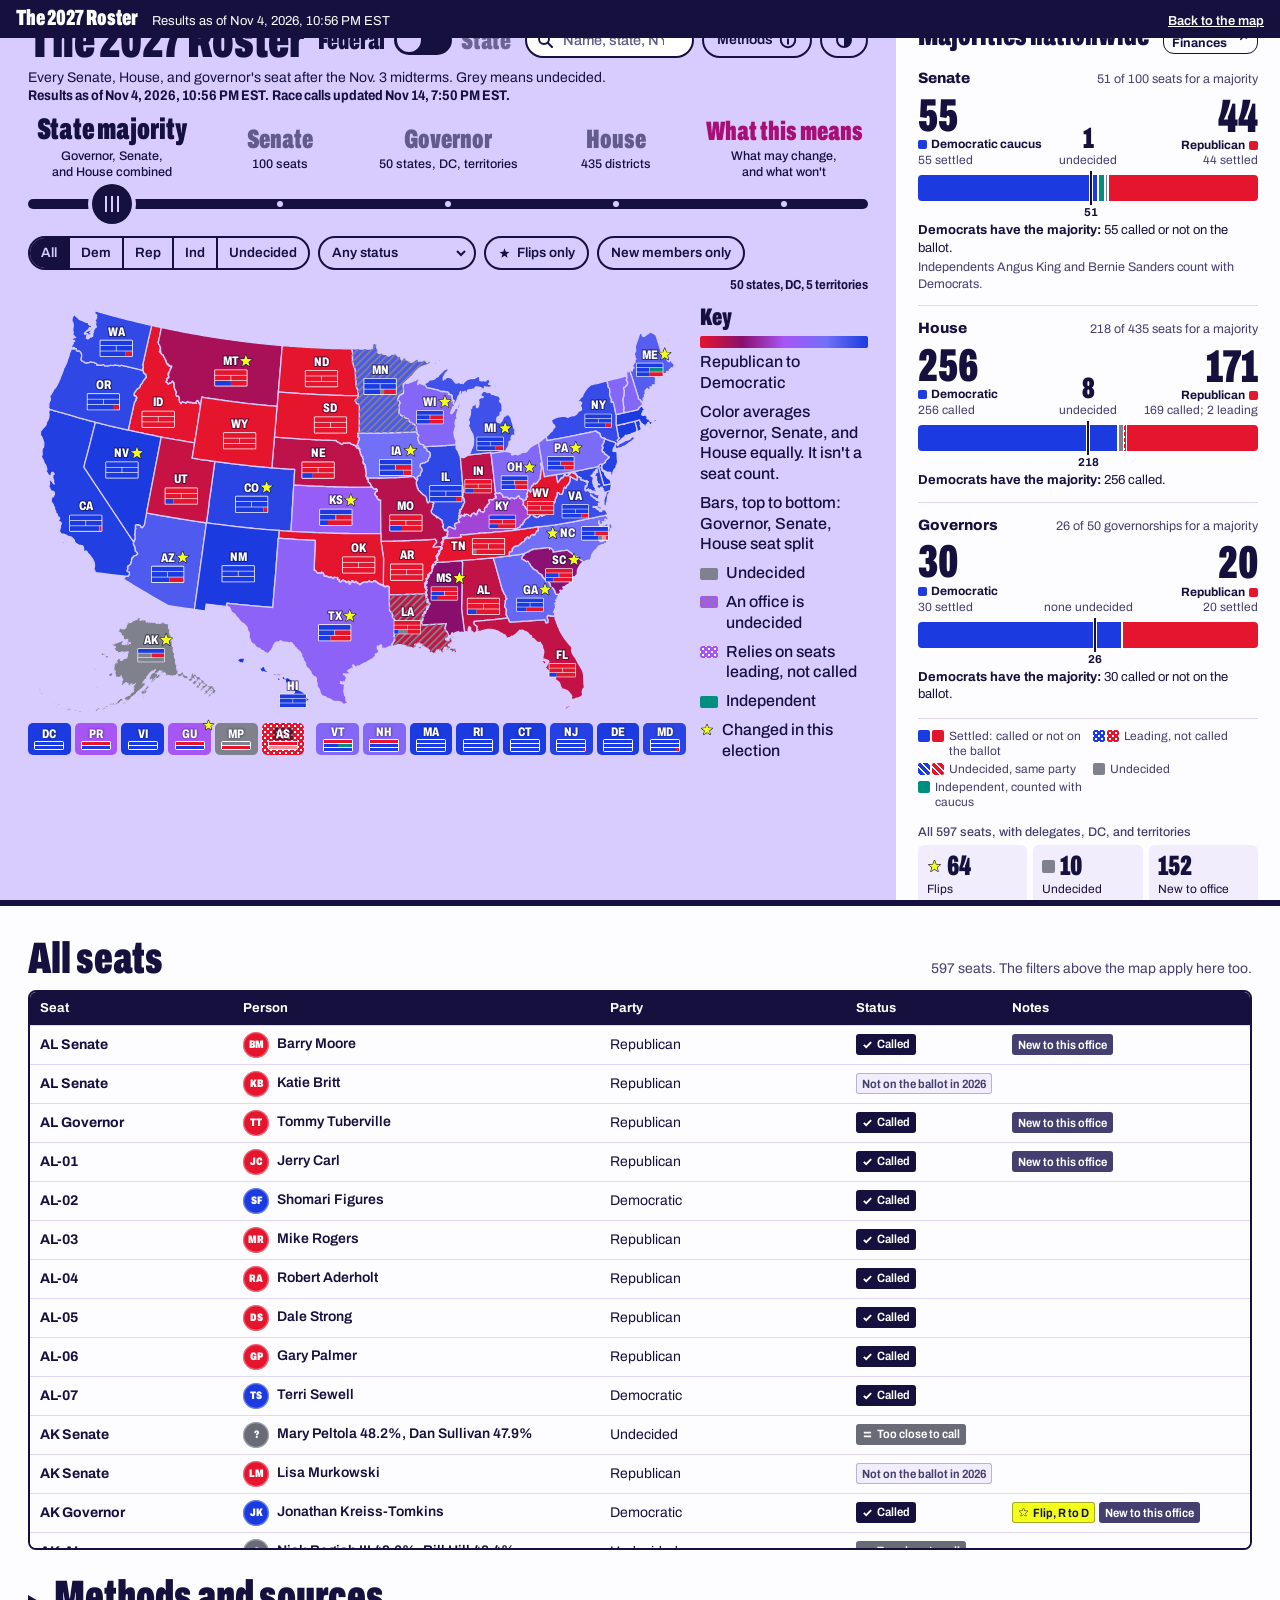
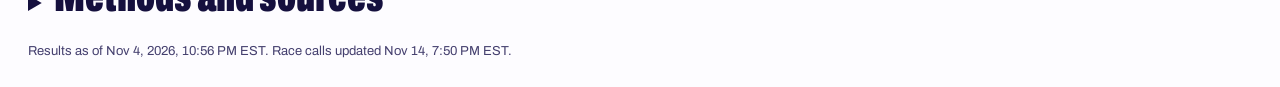
